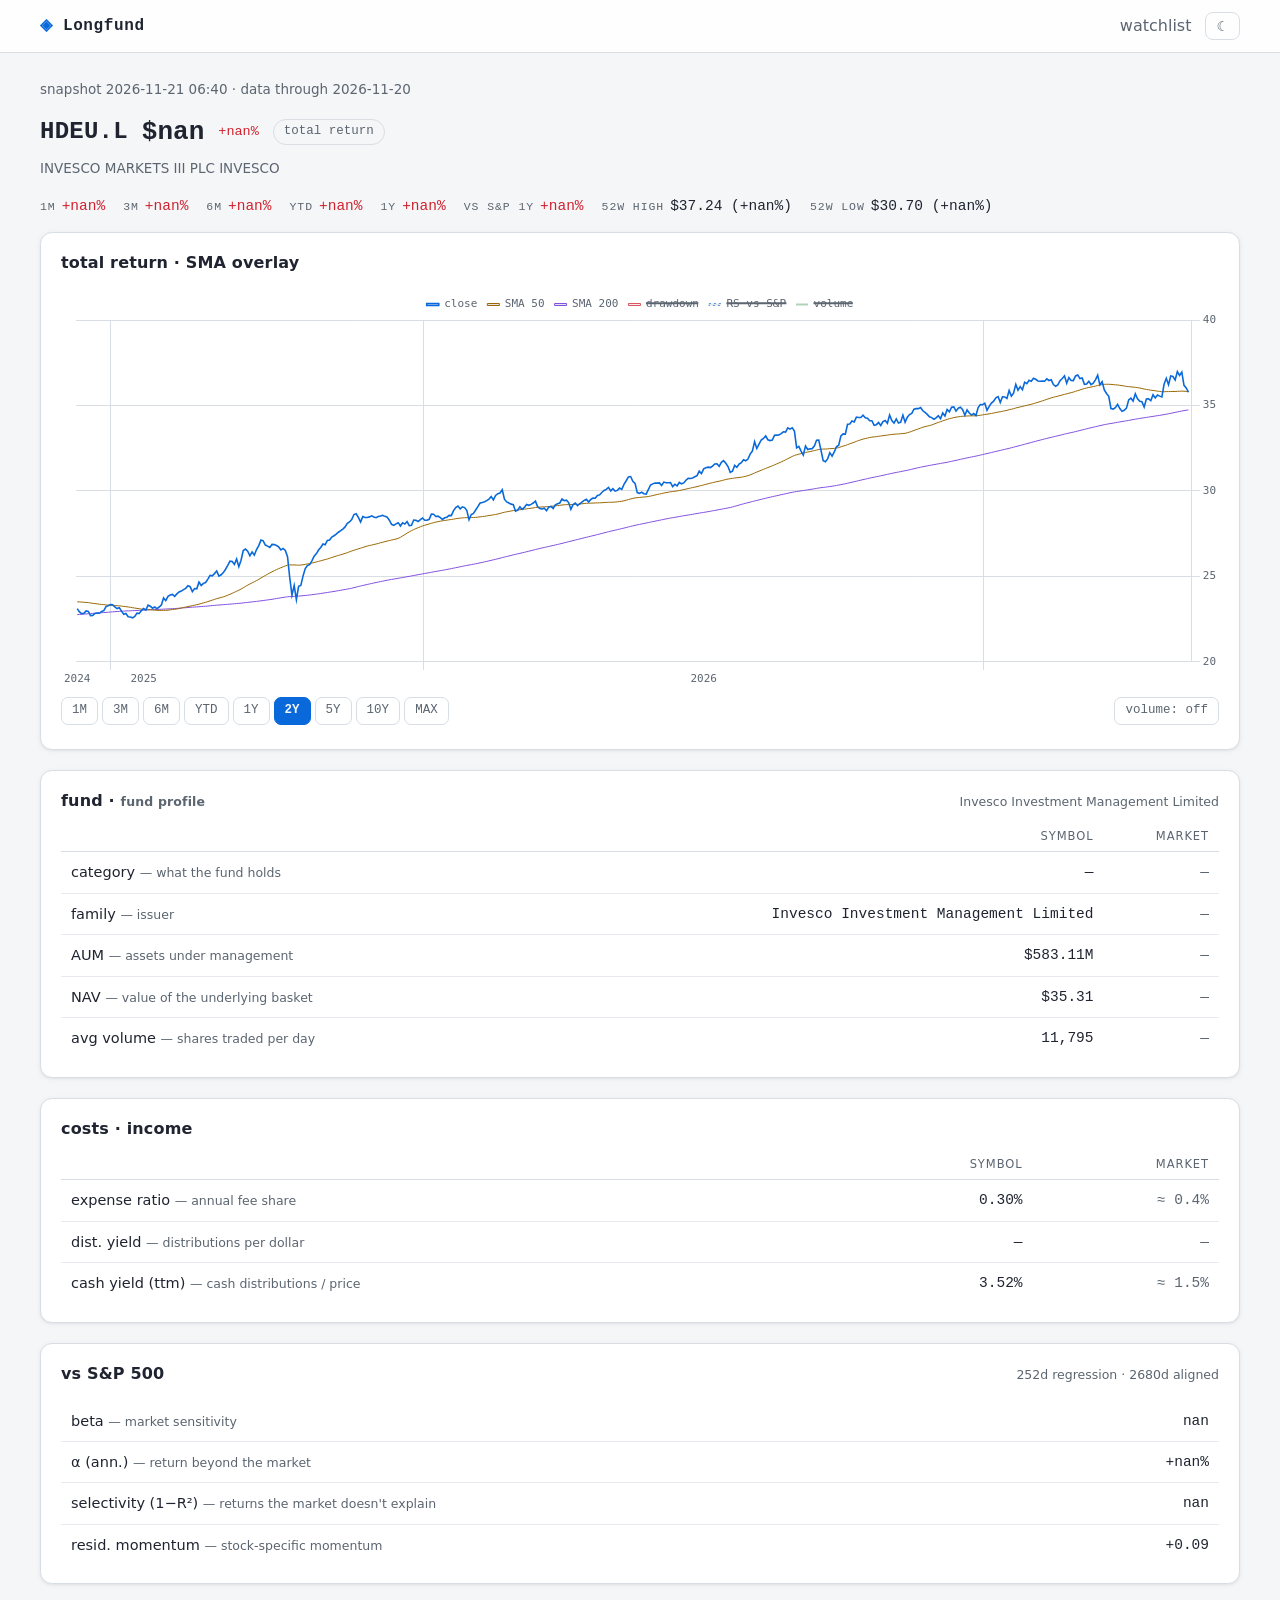
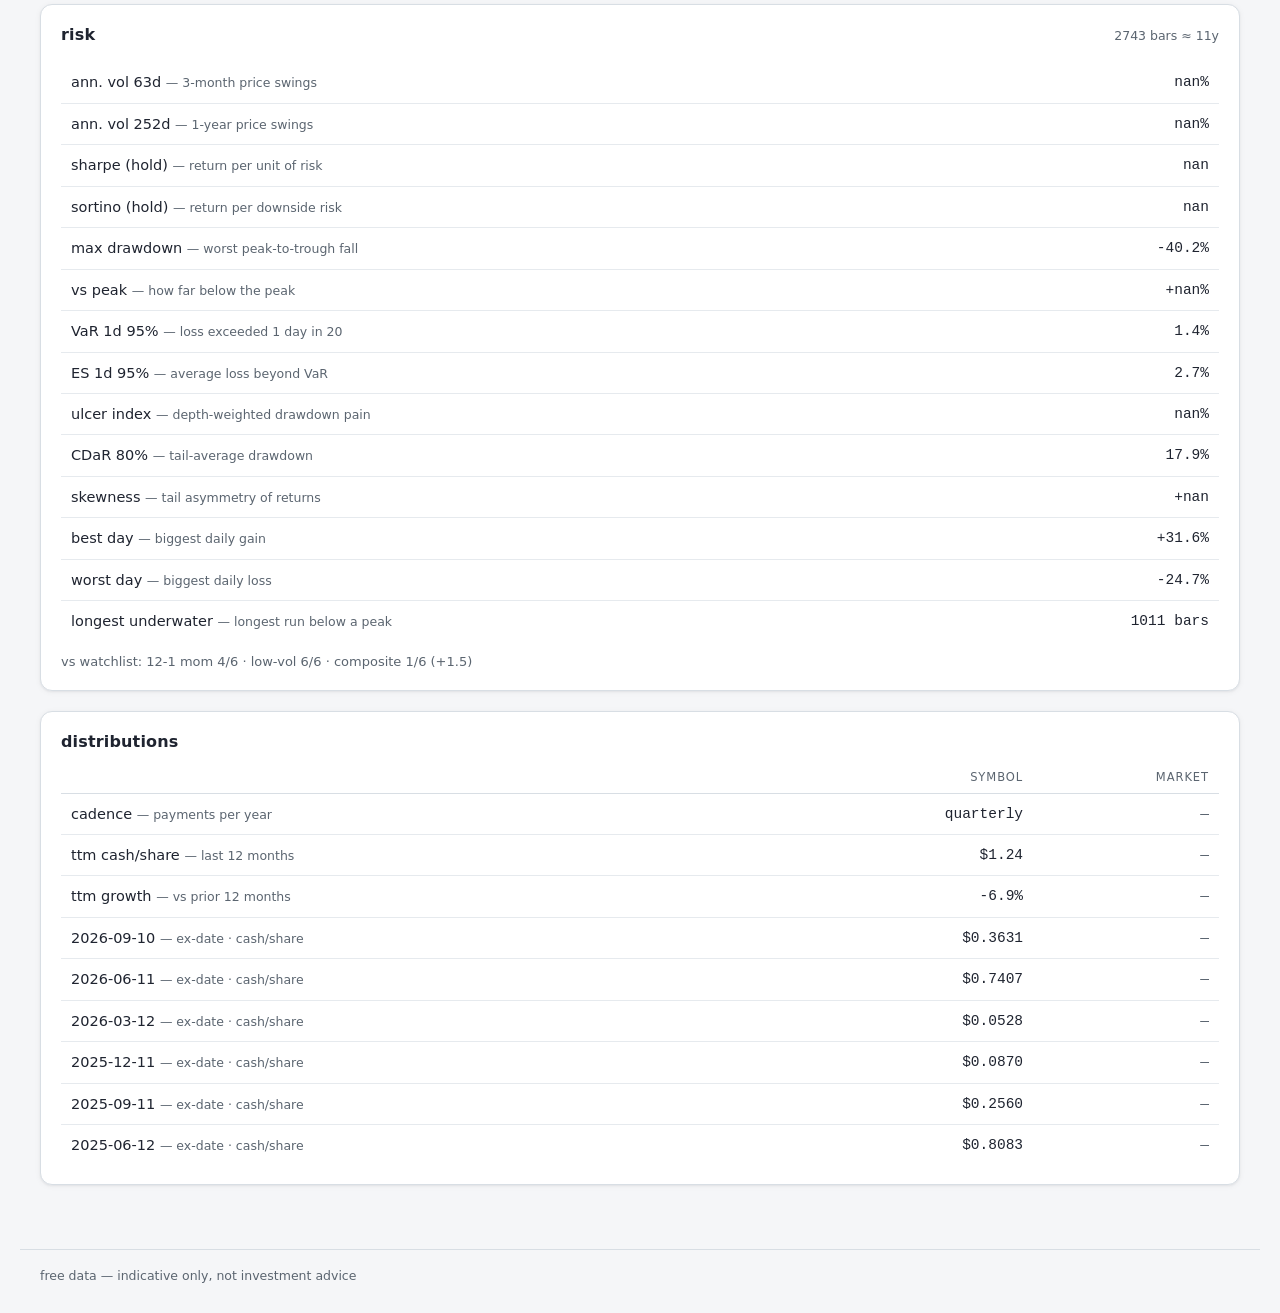
==== HDEU.L.html @ 77432b4f "deploy: 5321535dc3578040284b590253cf38efc5ad1ca1" ====
<!doctype html>
<html lang="en">
<head>
  <meta charset="utf-8">
  <meta name="viewport" content="width=device-width, initial-scale=1">
  <meta name="theme-color" content="#0b0e14">
  <script>
    // theme before first paint (no flash): saved choice wins, else the OS
    (function () {
      var saved = null;
      try { saved = localStorage.getItem("lf-theme"); } catch (e) {}
      var dark = saved ? saved === "dark"
        : window.matchMedia("(prefers-color-scheme: dark)").matches;
      document.documentElement.dataset.theme = dark ? "dark" : "light";
    })();
  </script>
  <title>HDEU.L · Longfund snapshot</title>
  <style>
/* Longfund — light-first research theme. The palette lives in custom
   properties so [data-theme="dark"] flips everything, and charts read
   the --chart-* variables at draw time. */

:root {
  --bg: #f5f6f8;
  --surface: #ffffff;
  --panel: var(--surface);
  --panel-2: #f0f2f5;
  --border: #d8dee4;
  --row-border: #e6eaee;
  --text: #1f2430;
  --muted: #5b6570;
  --accent: #0969da;
  --accent-strong: #0757b5;
  --green: #1a7f37;
  --red: #cf222e;
  --amber: #9a6700;
  --focus-ring: rgba(9, 105, 218, 0.18);
  --shadow: 0 1px 2px rgba(31, 36, 48, 0.06), 0 1px 6px rgba(31, 36, 48, 0.05);
  --mono: ui-monospace, "SF Mono", SFMono-Regular, Menlo, Consolas, monospace;

  /* chart palette (read by _chart_defaults.html + the chart pages) */
  --chart-close: #0969da;
  --chart-sma-s: #9a6700;
  --chart-sma-l: #8250df;
  --vol-up: rgba(26, 127, 55, 0.35);
  --vol-down: rgba(207, 34, 46, 0.30);
  --dd-line: rgba(207, 34, 46, 0.75);
  --dd-fill: rgba(207, 34, 46, 0.09);
  --rs-line: rgba(9, 105, 218, 0.65);
}

[data-theme="dark"] {
  --bg: #0b0e14;
  --surface: #11151d;
  --panel: var(--surface);
  --panel-2: #171d27;
  --border: #232a35;
  --row-border: rgba(35, 42, 53, 0.55);
  --text: #e6edf3;
  --muted: #8b949e;
  --accent: #58a6ff;
  --accent-strong: #79b8ff;
  --green: #3fb950;
  --red: #f85149;
  --amber: #d29922;
  --focus-ring: rgba(88, 166, 255, 0.2);
  --shadow: none;

  --chart-close: #58a6ff;
  --chart-sma-s: #d29922;
  --chart-sma-l: #bc8cff;
  --vol-up: rgba(63, 185, 80, 0.45);
  --vol-down: rgba(248, 81, 73, 0.45);
  --dd-line: rgba(248, 81, 73, 0.7);
  --dd-fill: rgba(248, 81, 73, 0.12);
  --rs-line: rgba(121, 192, 255, 0.8);
}

* { box-sizing: border-box; }

body {
  margin: 0;
  background: var(--bg);
  color: var(--text);
  font: 16px/1.55 system-ui, -apple-system, "Segoe UI", sans-serif;
}

a { color: var(--accent); text-decoration: none; }
a:hover { text-decoration: underline; }

h1, h2, h3 { font-size: 16px; font-weight: 650; margin: 0; letter-spacing: 0.01em; }

.shell { max-width: 1240px; margin: 0 auto; padding: 0 20px; }

/* --- top bar --- */

.topbar {
  position: sticky; top: 0; z-index: 10;
  background: color-mix(in srgb, var(--surface) 88%, transparent);
  backdrop-filter: blur(8px);
  border-bottom: 1px solid var(--border);
}
.topbar-inner {
  display: flex; align-items: center; justify-content: space-between;
  height: 52px;
}
.brand {
  font-family: var(--mono); font-weight: 700; font-size: 16px;
  color: var(--text); letter-spacing: 0.04em;
}
.brand:hover { text-decoration: none; color: var(--accent); }
.brand::before { content: "◈ "; color: var(--accent); }
.topnav { display: flex; align-items: center; gap: 14px; }
.topnav a {
  color: var(--muted); font-size: 14px;
  text-transform: lowercase; letter-spacing: 0.04em;
}
.topnav a:hover { color: var(--text); text-decoration: none; }

.theme-toggle {
  font: inherit; font-size: 14px; line-height: 1;
  padding: 6px 10px; cursor: pointer;
  color: var(--muted); background: transparent;
  border: 1px solid var(--border); border-radius: 8px;
}
.theme-toggle:hover { color: var(--text); border-color: var(--muted); background: transparent; }

main.shell { padding-top: 26px; padding-bottom: 44px; }

.footer {
  padding: 16px 20px 28px;
  color: var(--muted); font-size: 12.5px;
  border-top: 1px solid var(--border);
}

/* --- panels (cards) --- */

.panel {
  background: var(--panel);
  border: 1px solid var(--border);
  border-radius: 12px;
  box-shadow: var(--shadow);
  padding: 18px 20px;
  margin-bottom: 20px;
}
.panel-head {
  display: flex; align-items: baseline; justify-content: space-between;
  gap: 12px; margin-bottom: 14px;
}
.panel-head .muted { font-size: 12.5px; }

.muted { color: var(--muted); }
.gloss { color: var(--muted); font-size: 12.5px; }

/* --- tables --- */

table.data {
  width: 100%;
  border-collapse: collapse;
  font-size: 14.5px;
}
table.data th {
  text-align: left; font-weight: 550; font-size: 11.5px;
  color: var(--muted); text-transform: uppercase; letter-spacing: 0.08em;
  padding: 6px 10px;
  border-bottom: 1px solid var(--border);
}
table.data td {
  padding: 9px 10px;
  border-bottom: 1px solid var(--row-border);
}
table.data tbody tr:last-child td { border-bottom: none; }
table.data tbody tr:hover { background: var(--panel-2); }

.num { text-align: right; }
.mono { font-family: var(--mono); font-variant-numeric: tabular-nums; }

td.sym a, .sym {
  font-family: var(--mono); font-weight: 600; color: var(--text);
}
td.sym a:hover { color: var(--accent); text-decoration: none; }
td.sym .sym-note { font-family: inherit; font-weight: 400; font-size: 12.5px; color: var(--muted); }

.up { color: var(--green); }
.down { color: var(--red); }

/* fundamentals column labels (symbol vs market reference) */
tr.stat-cols td {
  font-size: 11.5px; color: var(--muted); text-transform: uppercase;
  letter-spacing: 0.08em; padding: 0 10px 6px;
  border-bottom: 1px solid var(--border);
}
tr.stat-cols td + td { padding-left: 4px; }

td.mref { color: var(--muted); }

/* --- performance strip (symbol page) --- */

.perf {
  display: flex; flex-wrap: wrap; gap: 4px 18px;
  font-family: var(--mono); font-size: 14.5px;
  margin-bottom: 14px;
}
.perf-item .muted {
  font-size: 11.5px; text-transform: uppercase; letter-spacing: 0.08em;
  margin-right: 6px;
}

.rank-line { margin-top: 10px; font-size: 13px; }

/* --- charts --- */

.chart-foot {
  display: flex; justify-content: space-between; align-items: center;
  flex-wrap: wrap; gap: 6px;
}
.chart-card { position: relative; margin: 4px 0 8px; }
.chart-card + .ranges, .chart-card + .chart-foot { margin: 2px 0 6px; }
.chart-tall { height: 400px; }

/* --- chips, ranges --- */

.chip {
  display: inline-block; font-family: var(--mono); font-size: 12.5px;
  color: var(--muted); border: 1px solid var(--border);
  border-radius: 999px; padding: 2px 10px;
}

.ranges { display: inline-flex; flex-wrap: wrap; gap: 4px; }
.ranges a, .ranges button {
  font-family: var(--mono); font-size: 12.5px; color: var(--muted);
  border: 1px solid var(--border); border-radius: 7px;
  padding: 3px 10px;
}
.ranges button { background: transparent; font-weight: 400; }
.ranges a:hover, .ranges button:hover {
  color: var(--text); text-decoration: none; border-color: var(--muted);
  background: transparent;
}
.ranges a.selected, .ranges button.selected {
  color: var(--bg); background: var(--accent); border-color: var(--accent);
  font-weight: 700;
}

/* --- forms --- */

.trade-form {
  display: flex; flex-wrap: wrap; gap: 8px; margin-bottom: 14px;
}
.data + .trade-form { margin-top: 10px; margin-bottom: 0; }
input, select, button {
  font: inherit; color: var(--text);
  background: var(--panel-2);
  border: 1px solid var(--border); border-radius: 7px;
  padding: 6px 10px;
}
input::placeholder { color: var(--muted); }
input:focus, select:focus {
  outline: none; border-color: var(--accent);
  box-shadow: 0 0 0 2px var(--focus-ring);
}
button {
  cursor: pointer; background: var(--accent); color: var(--bg);
  font-weight: 600; border-color: var(--accent);
}
button:hover { background: var(--accent-strong); }

/* --- layout grids --- */

.sym-grid {
  display: grid; grid-template-columns: minmax(0, 1fr); gap: 20px;
  align-items: start;
}

.crumb { margin-bottom: 12px; font-size: 13.5px; }
.crumb a { color: var(--muted); }
.crumb a:hover { color: var(--text); text-decoration: none; }

.sym-head {
  display: flex; align-items: center; gap: 14px; margin-bottom: 16px;
}
.sym-head h2 { font-family: var(--mono); font-size: 24px; }
.sym-price { font-size: 26px; font-weight: 700; }
.sym-change { font-size: 13.5px; font-family: var(--mono); }

.sym-sub {
  margin: -10px 0 16px;  /* tuck under the symbol header */
  font-size: 13.5px; color: var(--muted);
}

@media (max-width: 1100px) {
  .sym-grid { grid-template-columns: 1fr; }
}

@media (hover: none) {
  body { -webkit-tap-highlight-color: transparent; }
  .shell { padding: 0 12px; }
  main.shell { padding-top: 14px; }

  .sym-head { flex-wrap: wrap; gap: 6px 10px; }
  .sym-price { font-size: 21px; }
  .sym-sub { margin-top: -8px; }

  .chart-tall { height: 300px; }

  .perf {
    display: grid;
    grid-template-columns: repeat(auto-fill, minmax(96px, 1fr));
    gap: 6px;
    font-size: 13px;
    margin-bottom: 12px;
  }
  .perf-item {
    display: flex;
    justify-content: space-between;
    align-items: baseline;
    gap: 6px;
    background: var(--panel-2);
    border: 1px solid var(--border);
    border-radius: 8px;
    padding: 6px 9px;
  }
  .perf-item .muted { margin-right: 0; }

  .panel { padding: 12px; }
  .panel-head { flex-wrap: wrap; }

  table.data { font-size: 13px; }
  table.data td { padding: 7px 4px; }
  .gloss { display: block; font-size: 11px; line-height: 1.35; }

  .ranges a, .ranges button { padding: 7px 13px; }
  table.data tbody tr:hover { background: transparent; }
}

  </style>
</head>
<body>
  <header class="topbar">
    <div class="shell topbar-inner">
      <span class="brand">Longfund</span>
      <nav class="topnav">
        <span class="muted">watchlist</span>
        <button class="theme-toggle" id="theme-toggle" title="switch light/dark theme">☾</button>
      </nav>
    </div>
  </header>
  <main class="shell">
    
<div class="crumb muted">snapshot 2026-11-21 06:40 · data through 2026-11-20</div>

<div class="sym-head">
  <h2>HDEU.L</h2>
  <span class="sym-price mono">$nan</span>
  <span class="sym-change down">+nan%</span>
  <span class="chip" title="long-horizon numbers use adjusted closes: dividends and distributions reinvested (Yahoo's total-return approximation)">total return</span>
</div>
<div class="sym-sub">INVESCO MARKETS III PLC INVESCO</div>

<div class="perf">
  
  <span class="perf-item" title="Total return over the last month — the zone momentum constructions deliberately skip (short-term reversal noise lives here)"><span class="muted">1m</span><span class="down">+nan%</span></span>
  
  <span class="perf-item" title="Total return over the last 3 months — a momentum formation length the research tests (J ∈ {3,6,9,12})"><span class="muted">3m</span><span class="down">+nan%</span></span>
  
  <span class="perf-item" title="Total return over the last 6 months — a momentum formation length the research tests (6-month formation earned 0.95–1.10%/mo winner−loser)"><span class="muted">6m</span><span class="down">+nan%</span></span>
  
  <span class="perf-item" title="Total return since January 1 — calendar convenience, not a research window"><span class="muted">ytd</span><span class="down">+nan%</span></span>
  
  <span class="perf-item" title="Trailing 1-year total return — the canonical momentum formation window"><span class="muted">1y</span><span class="down">+nan%</span></span>
  
  <span class="perf-item" title="Total return ÷ the S&amp;P 500&#39;s total return over the last year, minus 1 — the relative-momentum read rotation strategies rank on"><span class="muted">vs S&amp;P 1y</span><span class="down">+nan%</span></span>
  
  <span class="perf-item" title="52-week high · how far the last close sits below it — location context, not a ranked factor"><span class="muted">52w high</span><span>$37.24 (+nan%)</span></span>
  
  <span class="perf-item" title="52-week low · how far the last close sits above it — location context, not a ranked factor"><span class="muted">52w low</span><span>$30.70 (+nan%)</span></span>
  
</div>

<div class="sym-grid">
  <div>
    <section class="panel">
      <div class="panel-head">
        <h3>total return · SMA overlay</h3>
      </div>
      <div class="chart-card chart-tall"><canvas id="chart"></canvas></div>
      <div class="chart-foot">
        
<div class="ranges" data-ranges>
  
  <button data-range="21">1M</button>
  
  <button data-range="63">3M</button>
  
  <button data-range="126">6M</button>
  
  <button data-range="ytd">YTD</button>
  
  <button data-range="252">1Y</button>
  
  <button data-range="504" class="selected">2Y</button>
  
  <button data-range="1260">5Y</button>
  
  <button data-range="2520">10Y</button>
  
  <button data-range="max">MAX</button>
  
</div>
        <span class="ranges">
          <button id="vol-toggle" title="toggle volume bars (drawdown toggles via the chart legend)">volume: off</button>
        </span>
      </div>
    </section>
      
      <section class="panel">
        <div class="panel-head">
          <h3>fund · <span class="muted">fund profile</span></h3><span class="muted">Invesco Investment Management Limited</span>
        </div>
        <table class="data">
          <tbody>
            <tr class="stat-cols"><td></td><td class="num">symbol</td><td class="num" title="approximate broad-market median (US large caps) — sector mix moves these a lot; context, not a verdict">market</td></tr>
            <tr><td title="Yahoo&#39;s fund category — which sector/asset-class rotation bucket this ETF is a candidate for">category <span class="gloss">— what the fund holds</span></td><td class="num mono">—</td><td class="num mono mref">—</td></tr>
            <tr><td title="Fund family / issuer">family <span class="gloss">— issuer</span></td><td class="num mono">Invesco Investment Management Limited</td><td class="num mono mref">—</td></tr>
            <tr><td title="Total net assets in the fund — viability and liquidity at a glance">AUM <span class="gloss">— assets under management</span></td><td class="num mono">$583.11M</td><td class="num mono mref">—</td></tr>
            <tr><td title="Net asset value per share — what the underlying basket is worth">NAV <span class="gloss">— value of the underlying basket</span></td><td class="num mono">$35.31</td><td class="num mono mref">—</td></tr>
            <tr><td title="Average daily shares traded (3 months) — liquidity is a style factor and trading costs scale inversely with it">avg volume <span class="gloss">— shares traded per day</span></td><td class="num mono">11,795</td><td class="num mono mref">—</td></tr>
          </tbody>
        </table>
      </section>
      <section class="panel">
        <div class="panel-head">
          <h3>costs · income</h3>
        </div>
        <table class="data">
          <tbody>
            <tr class="stat-cols"><td></td><td class="num">symbol</td><td class="num" title="approximate broad-market median (US large caps) — sector mix moves these a lot; context, not a verdict">market</td></tr>
            <tr><td title="Annual fee as a share of assets — the one guaranteed drag on fund returns, compounding like negative alpha. The ETF&#39;s whole pitch is being cheap; verify it here">expense ratio <span class="gloss">— annual fee share</span></td><td class="num mono">0.30%</td><td class="num mono mref">≈ 0.4%</td></tr>
            <tr><td title="The fund&#39;s reported distribution yield (trailing) — trust the computed cash yield below when they disagree">dist. yield <span class="gloss">— distributions per dollar</span></td><td class="num mono">—</td><td class="num mono mref">—</td></tr>
            <tr><td title="Trailing 12-month cash distributions ÷ current price, computed from the actual payment series">cash yield (ttm) <span class="gloss">— cash distributions / price</span></td><td class="num mono">3.52%</td><td class="num mono mref">≈ 1.5%</td></tr>
          </tbody>
        </table>
      </section>
    <section class="panel">
      <div class="panel-head">
        <h3>vs S&amp;P 500</h3>
        <span class="muted">252d regression · 2680d aligned</span>
      </div>
      <table class="data">
        <tbody>
          
          <tr><td title="OLS slope of the stock&#39;s daily returns on the S&amp;P 500&#39;s over the regression window — the unforecast market exposure risk management would hedge away, not the thing you&#39;re researching">beta <span class="gloss">— market sensitivity</span></td><td class="num mono">nan</td></tr>
          
          <tr><td title="Regression intercept × 252: annualized return left over after the market&#39;s contribution. Alpha rotation strategies rank on exactly this; single-factor here, not the Fama–French alpha of the research — and the base the residual purge builds on">α (ann.) <span class="gloss">— return beyond the market</span></td><td class="num mono">+nan%</td></tr>
          
          <tr><td title="1 − R² of the regression: the share of returns the market does not explain. Research calls this selectivity (Amihud–Goyenko / Garyn-Tal) and overweights it — low R² with positive α is the prized pair; high R² = buying the index with extra steps">selectivity (1−R²) <span class="gloss">— returns the market doesn&#39;t explain</span></td><td class="num mono">nan</td></tr>
          
          <tr><td title="Risk-adjusted 12-1 momentum on market-purged residuals — the stock-specific part of momentum, with the market factor&#39;s contribution removed (single-factor purge, a proxy for the research&#39;s Fama–French version). In daily mean/σ units">resid. momentum <span class="gloss">— stock-specific momentum</span></td><td class="num mono">+0.09</td></tr>
          
        </tbody>
      </table>
    </section>

    <section class="panel">
      <div class="panel-head">
        <h3>risk</h3>
        <span class="muted">2743 bars ≈ 11y</span>
      </div>
      <table class="data">
        <tbody>
          
          <tr><td title="Annualized std of the last 63 daily returns — a 3-month read. The low-volatility anomaly sorts on the 6–12 month version">ann. vol 63d <span class="gloss">— 3-month price swings</span></td><td class="num mono">nan%</td></tr>
          
          <tr><td title="Annualized std of the last 252 daily returns. The low-volatility anomaly sorts on exactly this: previously low-vol stocks beat high-vol ones risk-adjusted — volatility is not paid for here">ann. vol 252d <span class="gloss">— 1-year price swings</span></td><td class="num mono">nan%</td></tr>
          
          <tr><td title="Annualized mean ÷ volatility of daily returns, for simply holding. Read with skewness: Sharpe treats both tails the same, and non-normal returns inflate it (the deflated-Sharpe critique). For scale: the whole market ran ≈0.34 over 1963–2010">sharpe (hold) <span class="gloss">— return per unit of risk</span></td><td class="num mono">nan</td></tr>
          
          <tr><td title="Like Sharpe but only downside days count as risk — the pain an investor actually experiences">sortino (hold) <span class="gloss">— return per downside risk</span></td><td class="num mono">nan</td></tr>
          
          <tr><td title="Worst peak-to-trough decline over the window — the risk number that ends strategies and the one leverage gets sized against. Chan&#39;s bar: keep |CAGR ÷ max drawdown| ≥ 1">max drawdown <span class="gloss">— worst peak-to-trough fall</span></td><td class="num mono">-40.2%</td></tr>
          
          <tr><td title="How far the last close sits below the window&#39;s peak — how underwater a buyer today starts">vs peak <span class="gloss">— how far below the peak</span></td><td class="num mono">+nan%</td></tr>
          
          <tr><td title="5th percentile of daily losses (historical simulation): exceeded ~1 day in 20. A threshold, not a tail measure — pair with ES for how bad breaches get">VaR 1d 95% <span class="gloss">— loss exceeded 1 day in 20</span></td><td class="num mono">1.4%</td></tr>
          
          <tr><td title="Mean of the worst 5% of daily returns — how bad the breaches are, which VaR&#39;s threshold doesn&#39;t say. The non-Gaussian tail measure the research prefers for equalizing risk">ES 1d 95% <span class="gloss">— average loss beyond VaR</span></td><td class="num mono">2.7%</td></tr>
          
          <tr><td title="RMS of drawdowns — penalizes deep, long-lived pain, unlike volatility, which treats a quick dip and a long grind the same">ulcer index <span class="gloss">— depth-weighted drawdown pain</span></td><td class="num mono">nan%</td></tr>
          
          <tr><td title="Mean of the worst 20% of drawdown observations — max drawdown is one sample; this averages the bad tail of the underwater curve">CDaR 80% <span class="gloss">— tail-average drawdown</span></td><td class="num mono">17.9%</td></tr>
          
          <tr><td title="Skewness of daily returns; negative means the tail is the downside — the crash risk Sharpe ignores and the term the deflated-Sharpe correction uses">skewness <span class="gloss">— tail asymmetry of returns</span></td><td class="num mono">+nan</td></tr>
          
          <tr><td title="Best single-day return in the window — the right tail&#39;s observed edge">best day <span class="gloss">— biggest daily gain</span></td><td class="num mono">+31.6%</td></tr>
          
          <tr><td title="Worst single-day return in the window — the observed left tail behind the VaR/ES numbers; one such bar is what breaks Gaussian leverage math">worst day <span class="gloss">— biggest daily loss</span></td><td class="num mono">-24.7%</td></tr>
          
          <tr><td title="Most consecutive bars below a fresh peak — drawdown duration; Ulcer covers depth, this covers time">longest underwater <span class="gloss">— longest run below a peak</span></td><td class="num mono">1011 bars</td></tr>
          
        </tbody>
      </table>
      <div class="rank-line muted" title="Watchlist ranks per factor plus the composite (mean of demeaned ranks). Cross-sectional rank is what the factor research trades — long top decile, short bottom. Factors are blended because they are weakly or negatively correlated, so blends earn the same spreads at lower risk than any single factor">vs watchlist: 12-1 mom 4/6 · low-vol 6/6 · composite 1/6 (+1.5)</div>
    </section>

    
      <section class="panel">
        <div class="panel-head">
          <h3>distributions</h3>
        </div>
        <table class="data">
          <tbody>
            <tr class="stat-cols"><td></td><td class="num">symbol</td><td class="num" title="approximate broad-market median (US large caps) — sector mix moves these a lot; context, not a verdict">market</td></tr>
            <tr><td title="Median gap between recent ex-dates, as payments per year">cadence <span class="gloss">— payments per year</span></td><td class="num mono">quarterly</td><td class="num mono mref">—</td></tr>
            <tr><td title="Sum of the last N per-share distributions (N = cadence)">ttm cash/share <span class="gloss">— last 12 months</span></td><td class="num mono">$1.24</td><td class="num mono mref">—</td></tr>
            <tr><td title="Last N distributions vs the N before them — payment-aligned, so special dividends and timing shifts show up honestly">ttm growth <span class="gloss">— vs prior 12 months</span></td><td class="num mono">-6.9%</td><td class="num mono mref">—</td></tr>
            <tr><td title="Ex-dividend date and the per-share cash paid">2026-09-10 <span class="gloss">— ex-date · cash/share</span></td><td class="num mono">$0.3631</td><td class="num mono mref">—</td></tr>
            <tr><td title="Ex-dividend date and the per-share cash paid">2026-06-11 <span class="gloss">— ex-date · cash/share</span></td><td class="num mono">$0.7407</td><td class="num mono mref">—</td></tr>
            <tr><td title="Ex-dividend date and the per-share cash paid">2026-03-12 <span class="gloss">— ex-date · cash/share</span></td><td class="num mono">$0.0528</td><td class="num mono mref">—</td></tr>
            <tr><td title="Ex-dividend date and the per-share cash paid">2025-12-11 <span class="gloss">— ex-date · cash/share</span></td><td class="num mono">$0.0870</td><td class="num mono mref">—</td></tr>
            <tr><td title="Ex-dividend date and the per-share cash paid">2025-09-11 <span class="gloss">— ex-date · cash/share</span></td><td class="num mono">$0.2560</td><td class="num mono mref">—</td></tr>
            <tr><td title="Ex-dividend date and the per-share cash paid">2025-06-12 <span class="gloss">— ex-date · cash/share</span></td><td class="num mono">$0.8083</td><td class="num mono mref">—</td></tr>
          </tbody>
        </table>
      </section>
  </div>
</div>


<script>
/* Chart.js 4.4.9, vendored — inlined for offline use */
/**
 * Skipped minification because the original files appears to be already minified.
 * Original file: /npm/chart.js@4.4.9/dist/chart.umd.js
 *
 * Do NOT use SRI with dynamically generated files! More information: https://www.jsdelivr.com/using-sri-with-dynamic-files
 */
/*!
 * Chart.js v4.4.9
 * https://www.chartjs.org
 * (c) 2025 Chart.js Contributors
 * Released under the MIT License
 */
!function(t,e){"object"==typeof exports&&"undefined"!=typeof module?module.exports=e():"function"==typeof define&&define.amd?define(e):(t="undefined"!=typeof globalThis?globalThis:t||self).Chart=e()}(this,(function(){"use strict";var t=Object.freeze({__proto__:null,get Colors(){return Zo},get Decimation(){return ta},get Filler(){return xa},get Legend(){return va},get SubTitle(){return Sa},get Title(){return wa},get Tooltip(){return Wa}});function e(){}const i=(()=>{let t=0;return()=>t++})();function s(t){return null==t}function n(t){if(Array.isArray&&Array.isArray(t))return!0;const e=Object.prototype.toString.call(t);return"[object"===e.slice(0,7)&&"Array]"===e.slice(-6)}function o(t){return null!==t&&"[object Object]"===Object.prototype.toString.call(t)}function a(t){return("number"==typeof t||t instanceof Number)&&isFinite(+t)}function r(t,e){return a(t)?t:e}function l(t,e){return void 0===t?e:t}const h=(t,e)=>"string"==typeof t&&t.endsWith("%")?parseFloat(t)/100:+t/e,c=(t,e)=>"string"==typeof t&&t.endsWith("%")?parseFloat(t)/100*e:+t;function d(t,e,i){if(t&&"function"==typeof t.call)return t.apply(i,e)}function u(t,e,i,s){let a,r,l;if(n(t))if(r=t.length,s)for(a=r-1;a>=0;a--)e.call(i,t[a],a);else for(a=0;a<r;a++)e.call(i,t[a],a);else if(o(t))for(l=Object.keys(t),r=l.length,a=0;a<r;a++)e.call(i,t[l[a]],l[a])}function f(t,e){let i,s,n,o;if(!t||!e||t.length!==e.length)return!1;for(i=0,s=t.length;i<s;++i)if(n=t[i],o=e[i],n.datasetIndex!==o.datasetIndex||n.index!==o.index)return!1;return!0}function g(t){if(n(t))return t.map(g);if(o(t)){const e=Object.create(null),i=Object.keys(t),s=i.length;let n=0;for(;n<s;++n)e[i[n]]=g(t[i[n]]);return e}return t}function p(t){return-1===["__proto__","prototype","constructor"].indexOf(t)}function m(t,e,i,s){if(!p(t))return;const n=e[t],a=i[t];o(n)&&o(a)?x(n,a,s):e[t]=g(a)}function x(t,e,i){const s=n(e)?e:[e],a=s.length;if(!o(t))return t;const r=(i=i||{}).merger||m;let l;for(let e=0;e<a;++e){if(l=s[e],!o(l))continue;const n=Object.keys(l);for(let e=0,s=n.length;e<s;++e)r(n[e],t,l,i)}return t}function b(t,e){return x(t,e,{merger:_})}function _(t,e,i){if(!p(t))return;const s=e[t],n=i[t];o(s)&&o(n)?b(s,n):Object.prototype.hasOwnProperty.call(e,t)||(e[t]=g(n))}const y={"":t=>t,x:t=>t.x,y:t=>t.y};function v(t){const e=t.split("."),i=[];let s="";for(const t of e)s+=t,s.endsWith("\\")?s=s.slice(0,-1)+".":(i.push(s),s="");return i}function M(t,e){const i=y[e]||(y[e]=function(t){const e=v(t);return t=>{for(const i of e){if(""===i)break;t=t&&t[i]}return t}}(e));return i(t)}function w(t){return t.charAt(0).toUpperCase()+t.slice(1)}const k=t=>void 0!==t,S=t=>"function"==typeof t,P=(t,e)=>{if(t.size!==e.size)return!1;for(const i of t)if(!e.has(i))return!1;return!0};function D(t){return"mouseup"===t.type||"click"===t.type||"contextmenu"===t.type}const C=Math.PI,O=2*C,A=O+C,T=Number.POSITIVE_INFINITY,L=C/180,E=C/2,R=C/4,I=2*C/3,z=Math.log10,F=Math.sign;function V(t,e,i){return Math.abs(t-e)<i}function B(t){const e=Math.round(t);t=V(t,e,t/1e3)?e:t;const i=Math.pow(10,Math.floor(z(t))),s=t/i;return(s<=1?1:s<=2?2:s<=5?5:10)*i}function W(t){const e=[],i=Math.sqrt(t);let s;for(s=1;s<i;s++)t%s==0&&(e.push(s),e.push(t/s));return i===(0|i)&&e.push(i),e.sort(((t,e)=>t-e)).pop(),e}function N(t){return!function(t){return"symbol"==typeof t||"object"==typeof t&&null!==t&&!(Symbol.toPrimitive in t||"toString"in t||"valueOf"in t)}(t)&&!isNaN(parseFloat(t))&&isFinite(t)}function H(t,e){const i=Math.round(t);return i-e<=t&&i+e>=t}function j(t,e,i){let s,n,o;for(s=0,n=t.length;s<n;s++)o=t[s][i],isNaN(o)||(e.min=Math.min(e.min,o),e.max=Math.max(e.max,o))}function $(t){return t*(C/180)}function Y(t){return t*(180/C)}function U(t){if(!a(t))return;let e=1,i=0;for(;Math.round(t*e)/e!==t;)e*=10,i++;return i}function X(t,e){const i=e.x-t.x,s=e.y-t.y,n=Math.sqrt(i*i+s*s);let o=Math.atan2(s,i);return o<-.5*C&&(o+=O),{angle:o,distance:n}}function q(t,e){return Math.sqrt(Math.pow(e.x-t.x,2)+Math.pow(e.y-t.y,2))}function K(t,e){return(t-e+A)%O-C}function G(t){return(t%O+O)%O}function Z(t,e,i,s){const n=G(t),o=G(e),a=G(i),r=G(o-n),l=G(a-n),h=G(n-o),c=G(n-a);return n===o||n===a||s&&o===a||r>l&&h<c}function J(t,e,i){return Math.max(e,Math.min(i,t))}function Q(t){return J(t,-32768,32767)}function tt(t,e,i,s=1e-6){return t>=Math.min(e,i)-s&&t<=Math.max(e,i)+s}function et(t,e,i){i=i||(i=>t[i]<e);let s,n=t.length-1,o=0;for(;n-o>1;)s=o+n>>1,i(s)?o=s:n=s;return{lo:o,hi:n}}const it=(t,e,i,s)=>et(t,i,s?s=>{const n=t[s][e];return n<i||n===i&&t[s+1][e]===i}:s=>t[s][e]<i),st=(t,e,i)=>et(t,i,(s=>t[s][e]>=i));function nt(t,e,i){let s=0,n=t.length;for(;s<n&&t[s]<e;)s++;for(;n>s&&t[n-1]>i;)n--;return s>0||n<t.length?t.slice(s,n):t}const ot=["push","pop","shift","splice","unshift"];function at(t,e){t._chartjs?t._chartjs.listeners.push(e):(Object.defineProperty(t,"_chartjs",{configurable:!0,enumerable:!1,value:{listeners:[e]}}),ot.forEach((e=>{const i="_onData"+w(e),s=t[e];Object.defineProperty(t,e,{configurable:!0,enumerable:!1,value(...e){const n=s.apply(this,e);return t._chartjs.listeners.forEach((t=>{"function"==typeof t[i]&&t[i](...e)})),n}})})))}function rt(t,e){const i=t._chartjs;if(!i)return;const s=i.listeners,n=s.indexOf(e);-1!==n&&s.splice(n,1),s.length>0||(ot.forEach((e=>{delete t[e]})),delete t._chartjs)}function lt(t){const e=new Set(t);return e.size===t.length?t:Array.from(e)}const ht="undefined"==typeof window?function(t){return t()}:window.requestAnimationFrame;function ct(t,e){let i=[],s=!1;return function(...n){i=n,s||(s=!0,ht.call(window,(()=>{s=!1,t.apply(e,i)})))}}function dt(t,e){let i;return function(...s){return e?(clearTimeout(i),i=setTimeout(t,e,s)):t.apply(this,s),e}}const ut=t=>"start"===t?"left":"end"===t?"right":"center",ft=(t,e,i)=>"start"===t?e:"end"===t?i:(e+i)/2,gt=(t,e,i,s)=>t===(s?"left":"right")?i:"center"===t?(e+i)/2:e;function pt(t,e,i){const n=e.length;let o=0,a=n;if(t._sorted){const{iScale:r,vScale:l,_parsed:h}=t,c=t.dataset&&t.dataset.options?t.dataset.options.spanGaps:null,d=r.axis,{min:u,max:f,minDefined:g,maxDefined:p}=r.getUserBounds();if(g){if(o=Math.min(it(h,d,u).lo,i?n:it(e,d,r.getPixelForValue(u)).lo),c){const t=h.slice(0,o+1).reverse().findIndex((t=>!s(t[l.axis])));o-=Math.max(0,t)}o=J(o,0,n-1)}if(p){let t=Math.max(it(h,r.axis,f,!0).hi+1,i?0:it(e,d,r.getPixelForValue(f),!0).hi+1);if(c){const e=h.slice(t-1).findIndex((t=>!s(t[l.axis])));t+=Math.max(0,e)}a=J(t,o,n)-o}else a=n-o}return{start:o,count:a}}function mt(t){const{xScale:e,yScale:i,_scaleRanges:s}=t,n={xmin:e.min,xmax:e.max,ymin:i.min,ymax:i.max};if(!s)return t._scaleRanges=n,!0;const o=s.xmin!==e.min||s.xmax!==e.max||s.ymin!==i.min||s.ymax!==i.max;return Object.assign(s,n),o}class xt{constructor(){this._request=null,this._charts=new Map,this._running=!1,this._lastDate=void 0}_notify(t,e,i,s){const n=e.listeners[s],o=e.duration;n.forEach((s=>s({chart:t,initial:e.initial,numSteps:o,currentStep:Math.min(i-e.start,o)})))}_refresh(){this._request||(this._running=!0,this._request=ht.call(window,(()=>{this._update(),this._request=null,this._running&&this._refresh()})))}_update(t=Date.now()){let e=0;this._charts.forEach(((i,s)=>{if(!i.running||!i.items.length)return;const n=i.items;let o,a=n.length-1,r=!1;for(;a>=0;--a)o=n[a],o._active?(o._total>i.duration&&(i.duration=o._total),o.tick(t),r=!0):(n[a]=n[n.length-1],n.pop());r&&(s.draw(),this._notify(s,i,t,"progress")),n.length||(i.running=!1,this._notify(s,i,t,"complete"),i.initial=!1),e+=n.length})),this._lastDate=t,0===e&&(this._running=!1)}_getAnims(t){const e=this._charts;let i=e.get(t);return i||(i={running:!1,initial:!0,items:[],listeners:{complete:[],progress:[]}},e.set(t,i)),i}listen(t,e,i){this._getAnims(t).listeners[e].push(i)}add(t,e){e&&e.length&&this._getAnims(t).items.push(...e)}has(t){return this._getAnims(t).items.length>0}start(t){const e=this._charts.get(t);e&&(e.running=!0,e.start=Date.now(),e.duration=e.items.reduce(((t,e)=>Math.max(t,e._duration)),0),this._refresh())}running(t){if(!this._running)return!1;const e=this._charts.get(t);return!!(e&&e.running&&e.items.length)}stop(t){const e=this._charts.get(t);if(!e||!e.items.length)return;const i=e.items;let s=i.length-1;for(;s>=0;--s)i[s].cancel();e.items=[],this._notify(t,e,Date.now(),"complete")}remove(t){return this._charts.delete(t)}}var bt=new xt;
/*!
 * @kurkle/color v0.3.2
 * https://github.com/kurkle/color#readme
 * (c) 2023 Jukka Kurkela
 * Released under the MIT License
 */function _t(t){return t+.5|0}const yt=(t,e,i)=>Math.max(Math.min(t,i),e);function vt(t){return yt(_t(2.55*t),0,255)}function Mt(t){return yt(_t(255*t),0,255)}function wt(t){return yt(_t(t/2.55)/100,0,1)}function kt(t){return yt(_t(100*t),0,100)}const St={0:0,1:1,2:2,3:3,4:4,5:5,6:6,7:7,8:8,9:9,A:10,B:11,C:12,D:13,E:14,F:15,a:10,b:11,c:12,d:13,e:14,f:15},Pt=[..."0123456789ABCDEF"],Dt=t=>Pt[15&t],Ct=t=>Pt[(240&t)>>4]+Pt[15&t],Ot=t=>(240&t)>>4==(15&t);function At(t){var e=(t=>Ot(t.r)&&Ot(t.g)&&Ot(t.b)&&Ot(t.a))(t)?Dt:Ct;return t?"#"+e(t.r)+e(t.g)+e(t.b)+((t,e)=>t<255?e(t):"")(t.a,e):void 0}const Tt=/^(hsla?|hwb|hsv)\(\s*([-+.e\d]+)(?:deg)?[\s,]+([-+.e\d]+)%[\s,]+([-+.e\d]+)%(?:[\s,]+([-+.e\d]+)(%)?)?\s*\)$/;function Lt(t,e,i){const s=e*Math.min(i,1-i),n=(e,n=(e+t/30)%12)=>i-s*Math.max(Math.min(n-3,9-n,1),-1);return[n(0),n(8),n(4)]}function Et(t,e,i){const s=(s,n=(s+t/60)%6)=>i-i*e*Math.max(Math.min(n,4-n,1),0);return[s(5),s(3),s(1)]}function Rt(t,e,i){const s=Lt(t,1,.5);let n;for(e+i>1&&(n=1/(e+i),e*=n,i*=n),n=0;n<3;n++)s[n]*=1-e-i,s[n]+=e;return s}function It(t){const e=t.r/255,i=t.g/255,s=t.b/255,n=Math.max(e,i,s),o=Math.min(e,i,s),a=(n+o)/2;let r,l,h;return n!==o&&(h=n-o,l=a>.5?h/(2-n-o):h/(n+o),r=function(t,e,i,s,n){return t===n?(e-i)/s+(e<i?6:0):e===n?(i-t)/s+2:(t-e)/s+4}(e,i,s,h,n),r=60*r+.5),[0|r,l||0,a]}function zt(t,e,i,s){return(Array.isArray(e)?t(e[0],e[1],e[2]):t(e,i,s)).map(Mt)}function Ft(t,e,i){return zt(Lt,t,e,i)}function Vt(t){return(t%360+360)%360}function Bt(t){const e=Tt.exec(t);let i,s=255;if(!e)return;e[5]!==i&&(s=e[6]?vt(+e[5]):Mt(+e[5]));const n=Vt(+e[2]),o=+e[3]/100,a=+e[4]/100;return i="hwb"===e[1]?function(t,e,i){return zt(Rt,t,e,i)}(n,o,a):"hsv"===e[1]?function(t,e,i){return zt(Et,t,e,i)}(n,o,a):Ft(n,o,a),{r:i[0],g:i[1],b:i[2],a:s}}const Wt={x:"dark",Z:"light",Y:"re",X:"blu",W:"gr",V:"medium",U:"slate",A:"ee",T:"ol",S:"or",B:"ra",C:"lateg",D:"ights",R:"in",Q:"turquois",E:"hi",P:"ro",O:"al",N:"le",M:"de",L:"yello",F:"en",K:"ch",G:"arks",H:"ea",I:"ightg",J:"wh"},Nt={OiceXe:"f0f8ff",antiquewEte:"faebd7",aqua:"ffff",aquamarRe:"7fffd4",azuY:"f0ffff",beige:"f5f5dc",bisque:"ffe4c4",black:"0",blanKedOmond:"ffebcd",Xe:"ff",XeviTet:"8a2be2",bPwn:"a52a2a",burlywood:"deb887",caMtXe:"5f9ea0",KartYuse:"7fff00",KocTate:"d2691e",cSO:"ff7f50",cSnflowerXe:"6495ed",cSnsilk:"fff8dc",crimson:"dc143c",cyan:"ffff",xXe:"8b",xcyan:"8b8b",xgTMnPd:"b8860b",xWay:"a9a9a9",xgYF:"6400",xgYy:"a9a9a9",xkhaki:"bdb76b",xmagFta:"8b008b",xTivegYF:"556b2f",xSange:"ff8c00",xScEd:"9932cc",xYd:"8b0000",xsOmon:"e9967a",xsHgYF:"8fbc8f",xUXe:"483d8b",xUWay:"2f4f4f",xUgYy:"2f4f4f",xQe:"ced1",xviTet:"9400d3",dAppRk:"ff1493",dApskyXe:"bfff",dimWay:"696969",dimgYy:"696969",dodgerXe:"1e90ff",fiYbrick:"b22222",flSOwEte:"fffaf0",foYstWAn:"228b22",fuKsia:"ff00ff",gaRsbSo:"dcdcdc",ghostwEte:"f8f8ff",gTd:"ffd700",gTMnPd:"daa520",Way:"808080",gYF:"8000",gYFLw:"adff2f",gYy:"808080",honeyMw:"f0fff0",hotpRk:"ff69b4",RdianYd:"cd5c5c",Rdigo:"4b0082",ivSy:"fffff0",khaki:"f0e68c",lavFMr:"e6e6fa",lavFMrXsh:"fff0f5",lawngYF:"7cfc00",NmoncEffon:"fffacd",ZXe:"add8e6",ZcSO:"f08080",Zcyan:"e0ffff",ZgTMnPdLw:"fafad2",ZWay:"d3d3d3",ZgYF:"90ee90",ZgYy:"d3d3d3",ZpRk:"ffb6c1",ZsOmon:"ffa07a",ZsHgYF:"20b2aa",ZskyXe:"87cefa",ZUWay:"778899",ZUgYy:"778899",ZstAlXe:"b0c4de",ZLw:"ffffe0",lime:"ff00",limegYF:"32cd32",lRF:"faf0e6",magFta:"ff00ff",maPon:"800000",VaquamarRe:"66cdaa",VXe:"cd",VScEd:"ba55d3",VpurpN:"9370db",VsHgYF:"3cb371",VUXe:"7b68ee",VsprRggYF:"fa9a",VQe:"48d1cc",VviTetYd:"c71585",midnightXe:"191970",mRtcYam:"f5fffa",mistyPse:"ffe4e1",moccasR:"ffe4b5",navajowEte:"ffdead",navy:"80",Tdlace:"fdf5e6",Tive:"808000",TivedBb:"6b8e23",Sange:"ffa500",SangeYd:"ff4500",ScEd:"da70d6",pOegTMnPd:"eee8aa",pOegYF:"98fb98",pOeQe:"afeeee",pOeviTetYd:"db7093",papayawEp:"ffefd5",pHKpuff:"ffdab9",peru:"cd853f",pRk:"ffc0cb",plum:"dda0dd",powMrXe:"b0e0e6",purpN:"800080",YbeccapurpN:"663399",Yd:"ff0000",Psybrown:"bc8f8f",PyOXe:"4169e1",saddNbPwn:"8b4513",sOmon:"fa8072",sandybPwn:"f4a460",sHgYF:"2e8b57",sHshell:"fff5ee",siFna:"a0522d",silver:"c0c0c0",skyXe:"87ceeb",UXe:"6a5acd",UWay:"708090",UgYy:"708090",snow:"fffafa",sprRggYF:"ff7f",stAlXe:"4682b4",tan:"d2b48c",teO:"8080",tEstN:"d8bfd8",tomato:"ff6347",Qe:"40e0d0",viTet:"ee82ee",JHt:"f5deb3",wEte:"ffffff",wEtesmoke:"f5f5f5",Lw:"ffff00",LwgYF:"9acd32"};let Ht;function jt(t){Ht||(Ht=function(){const t={},e=Object.keys(Nt),i=Object.keys(Wt);let s,n,o,a,r;for(s=0;s<e.length;s++){for(a=r=e[s],n=0;n<i.length;n++)o=i[n],r=r.replace(o,Wt[o]);o=parseInt(Nt[a],16),t[r]=[o>>16&255,o>>8&255,255&o]}return t}(),Ht.transparent=[0,0,0,0]);const e=Ht[t.toLowerCase()];return e&&{r:e[0],g:e[1],b:e[2],a:4===e.length?e[3]:255}}const $t=/^rgba?\(\s*([-+.\d]+)(%)?[\s,]+([-+.e\d]+)(%)?[\s,]+([-+.e\d]+)(%)?(?:[\s,/]+([-+.e\d]+)(%)?)?\s*\)$/;const Yt=t=>t<=.0031308?12.92*t:1.055*Math.pow(t,1/2.4)-.055,Ut=t=>t<=.04045?t/12.92:Math.pow((t+.055)/1.055,2.4);function Xt(t,e,i){if(t){let s=It(t);s[e]=Math.max(0,Math.min(s[e]+s[e]*i,0===e?360:1)),s=Ft(s),t.r=s[0],t.g=s[1],t.b=s[2]}}function qt(t,e){return t?Object.assign(e||{},t):t}function Kt(t){var e={r:0,g:0,b:0,a:255};return Array.isArray(t)?t.length>=3&&(e={r:t[0],g:t[1],b:t[2],a:255},t.length>3&&(e.a=Mt(t[3]))):(e=qt(t,{r:0,g:0,b:0,a:1})).a=Mt(e.a),e}function Gt(t){return"r"===t.charAt(0)?function(t){const e=$t.exec(t);let i,s,n,o=255;if(e){if(e[7]!==i){const t=+e[7];o=e[8]?vt(t):yt(255*t,0,255)}return i=+e[1],s=+e[3],n=+e[5],i=255&(e[2]?vt(i):yt(i,0,255)),s=255&(e[4]?vt(s):yt(s,0,255)),n=255&(e[6]?vt(n):yt(n,0,255)),{r:i,g:s,b:n,a:o}}}(t):Bt(t)}class Zt{constructor(t){if(t instanceof Zt)return t;const e=typeof t;let i;var s,n,o;"object"===e?i=Kt(t):"string"===e&&(o=(s=t).length,"#"===s[0]&&(4===o||5===o?n={r:255&17*St[s[1]],g:255&17*St[s[2]],b:255&17*St[s[3]],a:5===o?17*St[s[4]]:255}:7!==o&&9!==o||(n={r:St[s[1]]<<4|St[s[2]],g:St[s[3]]<<4|St[s[4]],b:St[s[5]]<<4|St[s[6]],a:9===o?St[s[7]]<<4|St[s[8]]:255})),i=n||jt(t)||Gt(t)),this._rgb=i,this._valid=!!i}get valid(){return this._valid}get rgb(){var t=qt(this._rgb);return t&&(t.a=wt(t.a)),t}set rgb(t){this._rgb=Kt(t)}rgbString(){return this._valid?(t=this._rgb)&&(t.a<255?`rgba(${t.r}, ${t.g}, ${t.b}, ${wt(t.a)})`:`rgb(${t.r}, ${t.g}, ${t.b})`):void 0;var t}hexString(){return this._valid?At(this._rgb):void 0}hslString(){return this._valid?function(t){if(!t)return;const e=It(t),i=e[0],s=kt(e[1]),n=kt(e[2]);return t.a<255?`hsla(${i}, ${s}%, ${n}%, ${wt(t.a)})`:`hsl(${i}, ${s}%, ${n}%)`}(this._rgb):void 0}mix(t,e){if(t){const i=this.rgb,s=t.rgb;let n;const o=e===n?.5:e,a=2*o-1,r=i.a-s.a,l=((a*r==-1?a:(a+r)/(1+a*r))+1)/2;n=1-l,i.r=255&l*i.r+n*s.r+.5,i.g=255&l*i.g+n*s.g+.5,i.b=255&l*i.b+n*s.b+.5,i.a=o*i.a+(1-o)*s.a,this.rgb=i}return this}interpolate(t,e){return t&&(this._rgb=function(t,e,i){const s=Ut(wt(t.r)),n=Ut(wt(t.g)),o=Ut(wt(t.b));return{r:Mt(Yt(s+i*(Ut(wt(e.r))-s))),g:Mt(Yt(n+i*(Ut(wt(e.g))-n))),b:Mt(Yt(o+i*(Ut(wt(e.b))-o))),a:t.a+i*(e.a-t.a)}}(this._rgb,t._rgb,e)),this}clone(){return new Zt(this.rgb)}alpha(t){return this._rgb.a=Mt(t),this}clearer(t){return this._rgb.a*=1-t,this}greyscale(){const t=this._rgb,e=_t(.3*t.r+.59*t.g+.11*t.b);return t.r=t.g=t.b=e,this}opaquer(t){return this._rgb.a*=1+t,this}negate(){const t=this._rgb;return t.r=255-t.r,t.g=255-t.g,t.b=255-t.b,this}lighten(t){return Xt(this._rgb,2,t),this}darken(t){return Xt(this._rgb,2,-t),this}saturate(t){return Xt(this._rgb,1,t),this}desaturate(t){return Xt(this._rgb,1,-t),this}rotate(t){return function(t,e){var i=It(t);i[0]=Vt(i[0]+e),i=Ft(i),t.r=i[0],t.g=i[1],t.b=i[2]}(this._rgb,t),this}}function Jt(t){if(t&&"object"==typeof t){const e=t.toString();return"[object CanvasPattern]"===e||"[object CanvasGradient]"===e}return!1}function Qt(t){return Jt(t)?t:new Zt(t)}function te(t){return Jt(t)?t:new Zt(t).saturate(.5).darken(.1).hexString()}const ee=["x","y","borderWidth","radius","tension"],ie=["color","borderColor","backgroundColor"];const se=new Map;function ne(t,e,i){return function(t,e){e=e||{};const i=t+JSON.stringify(e);let s=se.get(i);return s||(s=new Intl.NumberFormat(t,e),se.set(i,s)),s}(e,i).format(t)}const oe={values:t=>n(t)?t:""+t,numeric(t,e,i){if(0===t)return"0";const s=this.chart.options.locale;let n,o=t;if(i.length>1){const e=Math.max(Math.abs(i[0].value),Math.abs(i[i.length-1].value));(e<1e-4||e>1e15)&&(n="scientific"),o=function(t,e){let i=e.length>3?e[2].value-e[1].value:e[1].value-e[0].value;Math.abs(i)>=1&&t!==Math.floor(t)&&(i=t-Math.floor(t));return i}(t,i)}const a=z(Math.abs(o)),r=isNaN(a)?1:Math.max(Math.min(-1*Math.floor(a),20),0),l={notation:n,minimumFractionDigits:r,maximumFractionDigits:r};return Object.assign(l,this.options.ticks.format),ne(t,s,l)},logarithmic(t,e,i){if(0===t)return"0";const s=i[e].significand||t/Math.pow(10,Math.floor(z(t)));return[1,2,3,5,10,15].includes(s)||e>.8*i.length?oe.numeric.call(this,t,e,i):""}};var ae={formatters:oe};const re=Object.create(null),le=Object.create(null);function he(t,e){if(!e)return t;const i=e.split(".");for(let e=0,s=i.length;e<s;++e){const s=i[e];t=t[s]||(t[s]=Object.create(null))}return t}function ce(t,e,i){return"string"==typeof e?x(he(t,e),i):x(he(t,""),e)}class de{constructor(t,e){this.animation=void 0,this.backgroundColor="rgba(0,0,0,0.1)",this.borderColor="rgba(0,0,0,0.1)",this.color="#666",this.datasets={},this.devicePixelRatio=t=>t.chart.platform.getDevicePixelRatio(),this.elements={},this.events=["mousemove","mouseout","click","touchstart","touchmove"],this.font={family:"'Helvetica Neue', 'Helvetica', 'Arial', sans-serif",size:12,style:"normal",lineHeight:1.2,weight:null},this.hover={},this.hoverBackgroundColor=(t,e)=>te(e.backgroundColor),this.hoverBorderColor=(t,e)=>te(e.borderColor),this.hoverColor=(t,e)=>te(e.color),this.indexAxis="x",this.interaction={mode:"nearest",intersect:!0,includeInvisible:!1},this.maintainAspectRatio=!0,this.onHover=null,this.onClick=null,this.parsing=!0,this.plugins={},this.responsive=!0,this.scale=void 0,this.scales={},this.showLine=!0,this.drawActiveElementsOnTop=!0,this.describe(t),this.apply(e)}set(t,e){return ce(this,t,e)}get(t){return he(this,t)}describe(t,e){return ce(le,t,e)}override(t,e){return ce(re,t,e)}route(t,e,i,s){const n=he(this,t),a=he(this,i),r="_"+e;Object.defineProperties(n,{[r]:{value:n[e],writable:!0},[e]:{enumerable:!0,get(){const t=this[r],e=a[s];return o(t)?Object.assign({},e,t):l(t,e)},set(t){this[r]=t}}})}apply(t){t.forEach((t=>t(this)))}}var ue=new de({_scriptable:t=>!t.startsWith("on"),_indexable:t=>"events"!==t,hover:{_fallback:"interaction"},interaction:{_scriptable:!1,_indexable:!1}},[function(t){t.set("animation",{delay:void 0,duration:1e3,easing:"easeOutQuart",fn:void 0,from:void 0,loop:void 0,to:void 0,type:void 0}),t.describe("animation",{_fallback:!1,_indexable:!1,_scriptable:t=>"onProgress"!==t&&"onComplete"!==t&&"fn"!==t}),t.set("animations",{colors:{type:"color",properties:ie},numbers:{type:"number",properties:ee}}),t.describe("animations",{_fallback:"animation"}),t.set("transitions",{active:{animation:{duration:400}},resize:{animation:{duration:0}},show:{animations:{colors:{from:"transparent"},visible:{type:"boolean",duration:0}}},hide:{animations:{colors:{to:"transparent"},visible:{type:"boolean",easing:"linear",fn:t=>0|t}}}})},function(t){t.set("layout",{autoPadding:!0,padding:{top:0,right:0,bottom:0,left:0}})},function(t){t.set("scale",{display:!0,offset:!1,reverse:!1,beginAtZero:!1,bounds:"ticks",clip:!0,grace:0,grid:{display:!0,lineWidth:1,drawOnChartArea:!0,drawTicks:!0,tickLength:8,tickWidth:(t,e)=>e.lineWidth,tickColor:(t,e)=>e.color,offset:!1},border:{display:!0,dash:[],dashOffset:0,width:1},title:{display:!1,text:"",padding:{top:4,bottom:4}},ticks:{minRotation:0,maxRotation:50,mirror:!1,textStrokeWidth:0,textStrokeColor:"",padding:3,display:!0,autoSkip:!0,autoSkipPadding:3,labelOffset:0,callback:ae.formatters.values,minor:{},major:{},align:"center",crossAlign:"near",showLabelBackdrop:!1,backdropColor:"rgba(255, 255, 255, 0.75)",backdropPadding:2}}),t.route("scale.ticks","color","","color"),t.route("scale.grid","color","","borderColor"),t.route("scale.border","color","","borderColor"),t.route("scale.title","color","","color"),t.describe("scale",{_fallback:!1,_scriptable:t=>!t.startsWith("before")&&!t.startsWith("after")&&"callback"!==t&&"parser"!==t,_indexable:t=>"borderDash"!==t&&"tickBorderDash"!==t&&"dash"!==t}),t.describe("scales",{_fallback:"scale"}),t.describe("scale.ticks",{_scriptable:t=>"backdropPadding"!==t&&"callback"!==t,_indexable:t=>"backdropPadding"!==t})}]);function fe(){return"undefined"!=typeof window&&"undefined"!=typeof document}function ge(t){let e=t.parentNode;return e&&"[object ShadowRoot]"===e.toString()&&(e=e.host),e}function pe(t,e,i){let s;return"string"==typeof t?(s=parseInt(t,10),-1!==t.indexOf("%")&&(s=s/100*e.parentNode[i])):s=t,s}const me=t=>t.ownerDocument.defaultView.getComputedStyle(t,null);function xe(t,e){return me(t).getPropertyValue(e)}const be=["top","right","bottom","left"];function _e(t,e,i){const s={};i=i?"-"+i:"";for(let n=0;n<4;n++){const o=be[n];s[o]=parseFloat(t[e+"-"+o+i])||0}return s.width=s.left+s.right,s.height=s.top+s.bottom,s}const ye=(t,e,i)=>(t>0||e>0)&&(!i||!i.shadowRoot);function ve(t,e){if("native"in t)return t;const{canvas:i,currentDevicePixelRatio:s}=e,n=me(i),o="border-box"===n.boxSizing,a=_e(n,"padding"),r=_e(n,"border","width"),{x:l,y:h,box:c}=function(t,e){const i=t.touches,s=i&&i.length?i[0]:t,{offsetX:n,offsetY:o}=s;let a,r,l=!1;if(ye(n,o,t.target))a=n,r=o;else{const t=e.getBoundingClientRect();a=s.clientX-t.left,r=s.clientY-t.top,l=!0}return{x:a,y:r,box:l}}(t,i),d=a.left+(c&&r.left),u=a.top+(c&&r.top);let{width:f,height:g}=e;return o&&(f-=a.width+r.width,g-=a.height+r.height),{x:Math.round((l-d)/f*i.width/s),y:Math.round((h-u)/g*i.height/s)}}const Me=t=>Math.round(10*t)/10;function we(t,e,i,s){const n=me(t),o=_e(n,"margin"),a=pe(n.maxWidth,t,"clientWidth")||T,r=pe(n.maxHeight,t,"clientHeight")||T,l=function(t,e,i){let s,n;if(void 0===e||void 0===i){const o=t&&ge(t);if(o){const t=o.getBoundingClientRect(),a=me(o),r=_e(a,"border","width"),l=_e(a,"padding");e=t.width-l.width-r.width,i=t.height-l.height-r.height,s=pe(a.maxWidth,o,"clientWidth"),n=pe(a.maxHeight,o,"clientHeight")}else e=t.clientWidth,i=t.clientHeight}return{width:e,height:i,maxWidth:s||T,maxHeight:n||T}}(t,e,i);let{width:h,height:c}=l;if("content-box"===n.boxSizing){const t=_e(n,"border","width"),e=_e(n,"padding");h-=e.width+t.width,c-=e.height+t.height}h=Math.max(0,h-o.width),c=Math.max(0,s?h/s:c-o.height),h=Me(Math.min(h,a,l.maxWidth)),c=Me(Math.min(c,r,l.maxHeight)),h&&!c&&(c=Me(h/2));return(void 0!==e||void 0!==i)&&s&&l.height&&c>l.height&&(c=l.height,h=Me(Math.floor(c*s))),{width:h,height:c}}function ke(t,e,i){const s=e||1,n=Math.floor(t.height*s),o=Math.floor(t.width*s);t.height=Math.floor(t.height),t.width=Math.floor(t.width);const a=t.canvas;return a.style&&(i||!a.style.height&&!a.style.width)&&(a.style.height=`${t.height}px`,a.style.width=`${t.width}px`),(t.currentDevicePixelRatio!==s||a.height!==n||a.width!==o)&&(t.currentDevicePixelRatio=s,a.height=n,a.width=o,t.ctx.setTransform(s,0,0,s,0,0),!0)}const Se=function(){let t=!1;try{const e={get passive(){return t=!0,!1}};fe()&&(window.addEventListener("test",null,e),window.removeEventListener("test",null,e))}catch(t){}return t}();function Pe(t,e){const i=xe(t,e),s=i&&i.match(/^(\d+)(\.\d+)?px$/);return s?+s[1]:void 0}function De(t){return!t||s(t.size)||s(t.family)?null:(t.style?t.style+" ":"")+(t.weight?t.weight+" ":"")+t.size+"px "+t.family}function Ce(t,e,i,s,n){let o=e[n];return o||(o=e[n]=t.measureText(n).width,i.push(n)),o>s&&(s=o),s}function Oe(t,e,i,s){let o=(s=s||{}).data=s.data||{},a=s.garbageCollect=s.garbageCollect||[];s.font!==e&&(o=s.data={},a=s.garbageCollect=[],s.font=e),t.save(),t.font=e;let r=0;const l=i.length;let h,c,d,u,f;for(h=0;h<l;h++)if(u=i[h],null==u||n(u)){if(n(u))for(c=0,d=u.length;c<d;c++)f=u[c],null==f||n(f)||(r=Ce(t,o,a,r,f))}else r=Ce(t,o,a,r,u);t.restore();const g=a.length/2;if(g>i.length){for(h=0;h<g;h++)delete o[a[h]];a.splice(0,g)}return r}function Ae(t,e,i){const s=t.currentDevicePixelRatio,n=0!==i?Math.max(i/2,.5):0;return Math.round((e-n)*s)/s+n}function Te(t,e){(e||t)&&((e=e||t.getContext("2d")).save(),e.resetTransform(),e.clearRect(0,0,t.width,t.height),e.restore())}function Le(t,e,i,s){Ee(t,e,i,s,null)}function Ee(t,e,i,s,n){let o,a,r,l,h,c,d,u;const f=e.pointStyle,g=e.rotation,p=e.radius;let m=(g||0)*L;if(f&&"object"==typeof f&&(o=f.toString(),"[object HTMLImageElement]"===o||"[object HTMLCanvasElement]"===o))return t.save(),t.translate(i,s),t.rotate(m),t.drawImage(f,-f.width/2,-f.height/2,f.width,f.height),void t.restore();if(!(isNaN(p)||p<=0)){switch(t.beginPath(),f){default:n?t.ellipse(i,s,n/2,p,0,0,O):t.arc(i,s,p,0,O),t.closePath();break;case"triangle":c=n?n/2:p,t.moveTo(i+Math.sin(m)*c,s-Math.cos(m)*p),m+=I,t.lineTo(i+Math.sin(m)*c,s-Math.cos(m)*p),m+=I,t.lineTo(i+Math.sin(m)*c,s-Math.cos(m)*p),t.closePath();break;case"rectRounded":h=.516*p,l=p-h,a=Math.cos(m+R)*l,d=Math.cos(m+R)*(n?n/2-h:l),r=Math.sin(m+R)*l,u=Math.sin(m+R)*(n?n/2-h:l),t.arc(i-d,s-r,h,m-C,m-E),t.arc(i+u,s-a,h,m-E,m),t.arc(i+d,s+r,h,m,m+E),t.arc(i-u,s+a,h,m+E,m+C),t.closePath();break;case"rect":if(!g){l=Math.SQRT1_2*p,c=n?n/2:l,t.rect(i-c,s-l,2*c,2*l);break}m+=R;case"rectRot":d=Math.cos(m)*(n?n/2:p),a=Math.cos(m)*p,r=Math.sin(m)*p,u=Math.sin(m)*(n?n/2:p),t.moveTo(i-d,s-r),t.lineTo(i+u,s-a),t.lineTo(i+d,s+r),t.lineTo(i-u,s+a),t.closePath();break;case"crossRot":m+=R;case"cross":d=Math.cos(m)*(n?n/2:p),a=Math.cos(m)*p,r=Math.sin(m)*p,u=Math.sin(m)*(n?n/2:p),t.moveTo(i-d,s-r),t.lineTo(i+d,s+r),t.moveTo(i+u,s-a),t.lineTo(i-u,s+a);break;case"star":d=Math.cos(m)*(n?n/2:p),a=Math.cos(m)*p,r=Math.sin(m)*p,u=Math.sin(m)*(n?n/2:p),t.moveTo(i-d,s-r),t.lineTo(i+d,s+r),t.moveTo(i+u,s-a),t.lineTo(i-u,s+a),m+=R,d=Math.cos(m)*(n?n/2:p),a=Math.cos(m)*p,r=Math.sin(m)*p,u=Math.sin(m)*(n?n/2:p),t.moveTo(i-d,s-r),t.lineTo(i+d,s+r),t.moveTo(i+u,s-a),t.lineTo(i-u,s+a);break;case"line":a=n?n/2:Math.cos(m)*p,r=Math.sin(m)*p,t.moveTo(i-a,s-r),t.lineTo(i+a,s+r);break;case"dash":t.moveTo(i,s),t.lineTo(i+Math.cos(m)*(n?n/2:p),s+Math.sin(m)*p);break;case!1:t.closePath()}t.fill(),e.borderWidth>0&&t.stroke()}}function Re(t,e,i){return i=i||.5,!e||t&&t.x>e.left-i&&t.x<e.right+i&&t.y>e.top-i&&t.y<e.bottom+i}function Ie(t,e){t.save(),t.beginPath(),t.rect(e.left,e.top,e.right-e.left,e.bottom-e.top),t.clip()}function ze(t){t.restore()}function Fe(t,e,i,s,n){if(!e)return t.lineTo(i.x,i.y);if("middle"===n){const s=(e.x+i.x)/2;t.lineTo(s,e.y),t.lineTo(s,i.y)}else"after"===n!=!!s?t.lineTo(e.x,i.y):t.lineTo(i.x,e.y);t.lineTo(i.x,i.y)}function Ve(t,e,i,s){if(!e)return t.lineTo(i.x,i.y);t.bezierCurveTo(s?e.cp1x:e.cp2x,s?e.cp1y:e.cp2y,s?i.cp2x:i.cp1x,s?i.cp2y:i.cp1y,i.x,i.y)}function Be(t,e,i,s,n){if(n.strikethrough||n.underline){const o=t.measureText(s),a=e-o.actualBoundingBoxLeft,r=e+o.actualBoundingBoxRight,l=i-o.actualBoundingBoxAscent,h=i+o.actualBoundingBoxDescent,c=n.strikethrough?(l+h)/2:h;t.strokeStyle=t.fillStyle,t.beginPath(),t.lineWidth=n.decorationWidth||2,t.moveTo(a,c),t.lineTo(r,c),t.stroke()}}function We(t,e){const i=t.fillStyle;t.fillStyle=e.color,t.fillRect(e.left,e.top,e.width,e.height),t.fillStyle=i}function Ne(t,e,i,o,a,r={}){const l=n(e)?e:[e],h=r.strokeWidth>0&&""!==r.strokeColor;let c,d;for(t.save(),t.font=a.string,function(t,e){e.translation&&t.translate(e.translation[0],e.translation[1]),s(e.rotation)||t.rotate(e.rotation),e.color&&(t.fillStyle=e.color),e.textAlign&&(t.textAlign=e.textAlign),e.textBaseline&&(t.textBaseline=e.textBaseline)}(t,r),c=0;c<l.length;++c)d=l[c],r.backdrop&&We(t,r.backdrop),h&&(r.strokeColor&&(t.strokeStyle=r.strokeColor),s(r.strokeWidth)||(t.lineWidth=r.strokeWidth),t.strokeText(d,i,o,r.maxWidth)),t.fillText(d,i,o,r.maxWidth),Be(t,i,o,d,r),o+=Number(a.lineHeight);t.restore()}function He(t,e){const{x:i,y:s,w:n,h:o,radius:a}=e;t.arc(i+a.topLeft,s+a.topLeft,a.topLeft,1.5*C,C,!0),t.lineTo(i,s+o-a.bottomLeft),t.arc(i+a.bottomLeft,s+o-a.bottomLeft,a.bottomLeft,C,E,!0),t.lineTo(i+n-a.bottomRight,s+o),t.arc(i+n-a.bottomRight,s+o-a.bottomRight,a.bottomRight,E,0,!0),t.lineTo(i+n,s+a.topRight),t.arc(i+n-a.topRight,s+a.topRight,a.topRight,0,-E,!0),t.lineTo(i+a.topLeft,s)}function je(t,e=[""],i,s,n=(()=>t[0])){const o=i||t;void 0===s&&(s=ti("_fallback",t));const a={[Symbol.toStringTag]:"Object",_cacheable:!0,_scopes:t,_rootScopes:o,_fallback:s,_getTarget:n,override:i=>je([i,...t],e,o,s)};return new Proxy(a,{deleteProperty:(e,i)=>(delete e[i],delete e._keys,delete t[0][i],!0),get:(i,s)=>qe(i,s,(()=>function(t,e,i,s){let n;for(const o of e)if(n=ti(Ue(o,t),i),void 0!==n)return Xe(t,n)?Je(i,s,t,n):n}(s,e,t,i))),getOwnPropertyDescriptor:(t,e)=>Reflect.getOwnPropertyDescriptor(t._scopes[0],e),getPrototypeOf:()=>Reflect.getPrototypeOf(t[0]),has:(t,e)=>ei(t).includes(e),ownKeys:t=>ei(t),set(t,e,i){const s=t._storage||(t._storage=n());return t[e]=s[e]=i,delete t._keys,!0}})}function $e(t,e,i,s){const a={_cacheable:!1,_proxy:t,_context:e,_subProxy:i,_stack:new Set,_descriptors:Ye(t,s),setContext:e=>$e(t,e,i,s),override:n=>$e(t.override(n),e,i,s)};return new Proxy(a,{deleteProperty:(e,i)=>(delete e[i],delete t[i],!0),get:(t,e,i)=>qe(t,e,(()=>function(t,e,i){const{_proxy:s,_context:a,_subProxy:r,_descriptors:l}=t;let h=s[e];S(h)&&l.isScriptable(e)&&(h=function(t,e,i,s){const{_proxy:n,_context:o,_subProxy:a,_stack:r}=i;if(r.has(t))throw new Error("Recursion detected: "+Array.from(r).join("->")+"->"+t);r.add(t);let l=e(o,a||s);r.delete(t),Xe(t,l)&&(l=Je(n._scopes,n,t,l));return l}(e,h,t,i));n(h)&&h.length&&(h=function(t,e,i,s){const{_proxy:n,_context:a,_subProxy:r,_descriptors:l}=i;if(void 0!==a.index&&s(t))return e[a.index%e.length];if(o(e[0])){const i=e,s=n._scopes.filter((t=>t!==i));e=[];for(const o of i){const i=Je(s,n,t,o);e.push($e(i,a,r&&r[t],l))}}return e}(e,h,t,l.isIndexable));Xe(e,h)&&(h=$e(h,a,r&&r[e],l));return h}(t,e,i))),getOwnPropertyDescriptor:(e,i)=>e._descriptors.allKeys?Reflect.has(t,i)?{enumerable:!0,configurable:!0}:void 0:Reflect.getOwnPropertyDescriptor(t,i),getPrototypeOf:()=>Reflect.getPrototypeOf(t),has:(e,i)=>Reflect.has(t,i),ownKeys:()=>Reflect.ownKeys(t),set:(e,i,s)=>(t[i]=s,delete e[i],!0)})}function Ye(t,e={scriptable:!0,indexable:!0}){const{_scriptable:i=e.scriptable,_indexable:s=e.indexable,_allKeys:n=e.allKeys}=t;return{allKeys:n,scriptable:i,indexable:s,isScriptable:S(i)?i:()=>i,isIndexable:S(s)?s:()=>s}}const Ue=(t,e)=>t?t+w(e):e,Xe=(t,e)=>o(e)&&"adapters"!==t&&(null===Object.getPrototypeOf(e)||e.constructor===Object);function qe(t,e,i){if(Object.prototype.hasOwnProperty.call(t,e)||"constructor"===e)return t[e];const s=i();return t[e]=s,s}function Ke(t,e,i){return S(t)?t(e,i):t}const Ge=(t,e)=>!0===t?e:"string"==typeof t?M(e,t):void 0;function Ze(t,e,i,s,n){for(const o of e){const e=Ge(i,o);if(e){t.add(e);const o=Ke(e._fallback,i,n);if(void 0!==o&&o!==i&&o!==s)return o}else if(!1===e&&void 0!==s&&i!==s)return null}return!1}function Je(t,e,i,s){const a=e._rootScopes,r=Ke(e._fallback,i,s),l=[...t,...a],h=new Set;h.add(s);let c=Qe(h,l,i,r||i,s);return null!==c&&((void 0===r||r===i||(c=Qe(h,l,r,c,s),null!==c))&&je(Array.from(h),[""],a,r,(()=>function(t,e,i){const s=t._getTarget();e in s||(s[e]={});const a=s[e];if(n(a)&&o(i))return i;return a||{}}(e,i,s))))}function Qe(t,e,i,s,n){for(;i;)i=Ze(t,e,i,s,n);return i}function ti(t,e){for(const i of e){if(!i)continue;const e=i[t];if(void 0!==e)return e}}function ei(t){let e=t._keys;return e||(e=t._keys=function(t){const e=new Set;for(const i of t)for(const t of Object.keys(i).filter((t=>!t.startsWith("_"))))e.add(t);return Array.from(e)}(t._scopes)),e}function ii(t,e,i,s){const{iScale:n}=t,{key:o="r"}=this._parsing,a=new Array(s);let r,l,h,c;for(r=0,l=s;r<l;++r)h=r+i,c=e[h],a[r]={r:n.parse(M(c,o),h)};return a}const si=Number.EPSILON||1e-14,ni=(t,e)=>e<t.length&&!t[e].skip&&t[e],oi=t=>"x"===t?"y":"x";function ai(t,e,i,s){const n=t.skip?e:t,o=e,a=i.skip?e:i,r=q(o,n),l=q(a,o);let h=r/(r+l),c=l/(r+l);h=isNaN(h)?0:h,c=isNaN(c)?0:c;const d=s*h,u=s*c;return{previous:{x:o.x-d*(a.x-n.x),y:o.y-d*(a.y-n.y)},next:{x:o.x+u*(a.x-n.x),y:o.y+u*(a.y-n.y)}}}function ri(t,e="x"){const i=oi(e),s=t.length,n=Array(s).fill(0),o=Array(s);let a,r,l,h=ni(t,0);for(a=0;a<s;++a)if(r=l,l=h,h=ni(t,a+1),l){if(h){const t=h[e]-l[e];n[a]=0!==t?(h[i]-l[i])/t:0}o[a]=r?h?F(n[a-1])!==F(n[a])?0:(n[a-1]+n[a])/2:n[a-1]:n[a]}!function(t,e,i){const s=t.length;let n,o,a,r,l,h=ni(t,0);for(let c=0;c<s-1;++c)l=h,h=ni(t,c+1),l&&h&&(V(e[c],0,si)?i[c]=i[c+1]=0:(n=i[c]/e[c],o=i[c+1]/e[c],r=Math.pow(n,2)+Math.pow(o,2),r<=9||(a=3/Math.sqrt(r),i[c]=n*a*e[c],i[c+1]=o*a*e[c])))}(t,n,o),function(t,e,i="x"){const s=oi(i),n=t.length;let o,a,r,l=ni(t,0);for(let h=0;h<n;++h){if(a=r,r=l,l=ni(t,h+1),!r)continue;const n=r[i],c=r[s];a&&(o=(n-a[i])/3,r[`cp1${i}`]=n-o,r[`cp1${s}`]=c-o*e[h]),l&&(o=(l[i]-n)/3,r[`cp2${i}`]=n+o,r[`cp2${s}`]=c+o*e[h])}}(t,o,e)}function li(t,e,i){return Math.max(Math.min(t,i),e)}function hi(t,e,i,s,n){let o,a,r,l;if(e.spanGaps&&(t=t.filter((t=>!t.skip))),"monotone"===e.cubicInterpolationMode)ri(t,n);else{let i=s?t[t.length-1]:t[0];for(o=0,a=t.length;o<a;++o)r=t[o],l=ai(i,r,t[Math.min(o+1,a-(s?0:1))%a],e.tension),r.cp1x=l.previous.x,r.cp1y=l.previous.y,r.cp2x=l.next.x,r.cp2y=l.next.y,i=r}e.capBezierPoints&&function(t,e){let i,s,n,o,a,r=Re(t[0],e);for(i=0,s=t.length;i<s;++i)a=o,o=r,r=i<s-1&&Re(t[i+1],e),o&&(n=t[i],a&&(n.cp1x=li(n.cp1x,e.left,e.right),n.cp1y=li(n.cp1y,e.top,e.bottom)),r&&(n.cp2x=li(n.cp2x,e.left,e.right),n.cp2y=li(n.cp2y,e.top,e.bottom)))}(t,i)}const ci=t=>0===t||1===t,di=(t,e,i)=>-Math.pow(2,10*(t-=1))*Math.sin((t-e)*O/i),ui=(t,e,i)=>Math.pow(2,-10*t)*Math.sin((t-e)*O/i)+1,fi={linear:t=>t,easeInQuad:t=>t*t,easeOutQuad:t=>-t*(t-2),easeInOutQuad:t=>(t/=.5)<1?.5*t*t:-.5*(--t*(t-2)-1),easeInCubic:t=>t*t*t,easeOutCubic:t=>(t-=1)*t*t+1,easeInOutCubic:t=>(t/=.5)<1?.5*t*t*t:.5*((t-=2)*t*t+2),easeInQuart:t=>t*t*t*t,easeOutQuart:t=>-((t-=1)*t*t*t-1),easeInOutQuart:t=>(t/=.5)<1?.5*t*t*t*t:-.5*((t-=2)*t*t*t-2),easeInQuint:t=>t*t*t*t*t,easeOutQuint:t=>(t-=1)*t*t*t*t+1,easeInOutQuint:t=>(t/=.5)<1?.5*t*t*t*t*t:.5*((t-=2)*t*t*t*t+2),easeInSine:t=>1-Math.cos(t*E),easeOutSine:t=>Math.sin(t*E),easeInOutSine:t=>-.5*(Math.cos(C*t)-1),easeInExpo:t=>0===t?0:Math.pow(2,10*(t-1)),easeOutExpo:t=>1===t?1:1-Math.pow(2,-10*t),easeInOutExpo:t=>ci(t)?t:t<.5?.5*Math.pow(2,10*(2*t-1)):.5*(2-Math.pow(2,-10*(2*t-1))),easeInCirc:t=>t>=1?t:-(Math.sqrt(1-t*t)-1),easeOutCirc:t=>Math.sqrt(1-(t-=1)*t),easeInOutCirc:t=>(t/=.5)<1?-.5*(Math.sqrt(1-t*t)-1):.5*(Math.sqrt(1-(t-=2)*t)+1),easeInElastic:t=>ci(t)?t:di(t,.075,.3),easeOutElastic:t=>ci(t)?t:ui(t,.075,.3),easeInOutElastic(t){const e=.1125;return ci(t)?t:t<.5?.5*di(2*t,e,.45):.5+.5*ui(2*t-1,e,.45)},easeInBack(t){const e=1.70158;return t*t*((e+1)*t-e)},easeOutBack(t){const e=1.70158;return(t-=1)*t*((e+1)*t+e)+1},easeInOutBack(t){let e=1.70158;return(t/=.5)<1?t*t*((1+(e*=1.525))*t-e)*.5:.5*((t-=2)*t*((1+(e*=1.525))*t+e)+2)},easeInBounce:t=>1-fi.easeOutBounce(1-t),easeOutBounce(t){const e=7.5625,i=2.75;return t<1/i?e*t*t:t<2/i?e*(t-=1.5/i)*t+.75:t<2.5/i?e*(t-=2.25/i)*t+.9375:e*(t-=2.625/i)*t+.984375},easeInOutBounce:t=>t<.5?.5*fi.easeInBounce(2*t):.5*fi.easeOutBounce(2*t-1)+.5};function gi(t,e,i,s){return{x:t.x+i*(e.x-t.x),y:t.y+i*(e.y-t.y)}}function pi(t,e,i,s){return{x:t.x+i*(e.x-t.x),y:"middle"===s?i<.5?t.y:e.y:"after"===s?i<1?t.y:e.y:i>0?e.y:t.y}}function mi(t,e,i,s){const n={x:t.cp2x,y:t.cp2y},o={x:e.cp1x,y:e.cp1y},a=gi(t,n,i),r=gi(n,o,i),l=gi(o,e,i),h=gi(a,r,i),c=gi(r,l,i);return gi(h,c,i)}const xi=/^(normal|(\d+(?:\.\d+)?)(px|em|%)?)$/,bi=/^(normal|italic|initial|inherit|unset|(oblique( -?[0-9]?[0-9]deg)?))$/;function _i(t,e){const i=(""+t).match(xi);if(!i||"normal"===i[1])return 1.2*e;switch(t=+i[2],i[3]){case"px":return t;case"%":t/=100}return e*t}const yi=t=>+t||0;function vi(t,e){const i={},s=o(e),n=s?Object.keys(e):e,a=o(t)?s?i=>l(t[i],t[e[i]]):e=>t[e]:()=>t;for(const t of n)i[t]=yi(a(t));return i}function Mi(t){return vi(t,{top:"y",right:"x",bottom:"y",left:"x"})}function wi(t){return vi(t,["topLeft","topRight","bottomLeft","bottomRight"])}function ki(t){const e=Mi(t);return e.width=e.left+e.right,e.height=e.top+e.bottom,e}function Si(t,e){t=t||{},e=e||ue.font;let i=l(t.size,e.size);"string"==typeof i&&(i=parseInt(i,10));let s=l(t.style,e.style);s&&!(""+s).match(bi)&&(console.warn('Invalid font style specified: "'+s+'"'),s=void 0);const n={family:l(t.family,e.family),lineHeight:_i(l(t.lineHeight,e.lineHeight),i),size:i,style:s,weight:l(t.weight,e.weight),string:""};return n.string=De(n),n}function Pi(t,e,i,s){let o,a,r,l=!0;for(o=0,a=t.length;o<a;++o)if(r=t[o],void 0!==r&&(void 0!==e&&"function"==typeof r&&(r=r(e),l=!1),void 0!==i&&n(r)&&(r=r[i%r.length],l=!1),void 0!==r))return s&&!l&&(s.cacheable=!1),r}function Di(t,e,i){const{min:s,max:n}=t,o=c(e,(n-s)/2),a=(t,e)=>i&&0===t?0:t+e;return{min:a(s,-Math.abs(o)),max:a(n,o)}}function Ci(t,e){return Object.assign(Object.create(t),e)}function Oi(t,e,i){return t?function(t,e){return{x:i=>t+t+e-i,setWidth(t){e=t},textAlign:t=>"center"===t?t:"right"===t?"left":"right",xPlus:(t,e)=>t-e,leftForLtr:(t,e)=>t-e}}(e,i):{x:t=>t,setWidth(t){},textAlign:t=>t,xPlus:(t,e)=>t+e,leftForLtr:(t,e)=>t}}function Ai(t,e){let i,s;"ltr"!==e&&"rtl"!==e||(i=t.canvas.style,s=[i.getPropertyValue("direction"),i.getPropertyPriority("direction")],i.setProperty("direction",e,"important"),t.prevTextDirection=s)}function Ti(t,e){void 0!==e&&(delete t.prevTextDirection,t.canvas.style.setProperty("direction",e[0],e[1]))}function Li(t){return"angle"===t?{between:Z,compare:K,normalize:G}:{between:tt,compare:(t,e)=>t-e,normalize:t=>t}}function Ei({start:t,end:e,count:i,loop:s,style:n}){return{start:t%i,end:e%i,loop:s&&(e-t+1)%i==0,style:n}}function Ri(t,e,i){if(!i)return[t];const{property:s,start:n,end:o}=i,a=e.length,{compare:r,between:l,normalize:h}=Li(s),{start:c,end:d,loop:u,style:f}=function(t,e,i){const{property:s,start:n,end:o}=i,{between:a,normalize:r}=Li(s),l=e.length;let h,c,{start:d,end:u,loop:f}=t;if(f){for(d+=l,u+=l,h=0,c=l;h<c&&a(r(e[d%l][s]),n,o);++h)d--,u--;d%=l,u%=l}return u<d&&(u+=l),{start:d,end:u,loop:f,style:t.style}}(t,e,i),g=[];let p,m,x,b=!1,_=null;const y=()=>b||l(n,x,p)&&0!==r(n,x),v=()=>!b||0===r(o,p)||l(o,x,p);for(let t=c,i=c;t<=d;++t)m=e[t%a],m.skip||(p=h(m[s]),p!==x&&(b=l(p,n,o),null===_&&y()&&(_=0===r(p,n)?t:i),null!==_&&v()&&(g.push(Ei({start:_,end:t,loop:u,count:a,style:f})),_=null),i=t,x=p));return null!==_&&g.push(Ei({start:_,end:d,loop:u,count:a,style:f})),g}function Ii(t,e){const i=[],s=t.segments;for(let n=0;n<s.length;n++){const o=Ri(s[n],t.points,e);o.length&&i.push(...o)}return i}function zi(t,e){const i=t.points,s=t.options.spanGaps,n=i.length;if(!n)return[];const o=!!t._loop,{start:a,end:r}=function(t,e,i,s){let n=0,o=e-1;if(i&&!s)for(;n<e&&!t[n].skip;)n++;for(;n<e&&t[n].skip;)n++;for(n%=e,i&&(o+=n);o>n&&t[o%e].skip;)o--;return o%=e,{start:n,end:o}}(i,n,o,s);if(!0===s)return Fi(t,[{start:a,end:r,loop:o}],i,e);return Fi(t,function(t,e,i,s){const n=t.length,o=[];let a,r=e,l=t[e];for(a=e+1;a<=i;++a){const i=t[a%n];i.skip||i.stop?l.skip||(s=!1,o.push({start:e%n,end:(a-1)%n,loop:s}),e=r=i.stop?a:null):(r=a,l.skip&&(e=a)),l=i}return null!==r&&o.push({start:e%n,end:r%n,loop:s}),o}(i,a,r<a?r+n:r,!!t._fullLoop&&0===a&&r===n-1),i,e)}function Fi(t,e,i,s){return s&&s.setContext&&i?function(t,e,i,s){const n=t._chart.getContext(),o=Vi(t.options),{_datasetIndex:a,options:{spanGaps:r}}=t,l=i.length,h=[];let c=o,d=e[0].start,u=d;function f(t,e,s,n){const o=r?-1:1;if(t!==e){for(t+=l;i[t%l].skip;)t-=o;for(;i[e%l].skip;)e+=o;t%l!=e%l&&(h.push({start:t%l,end:e%l,loop:s,style:n}),c=n,d=e%l)}}for(const t of e){d=r?d:t.start;let e,o=i[d%l];for(u=d+1;u<=t.end;u++){const r=i[u%l];e=Vi(s.setContext(Ci(n,{type:"segment",p0:o,p1:r,p0DataIndex:(u-1)%l,p1DataIndex:u%l,datasetIndex:a}))),Bi(e,c)&&f(d,u-1,t.loop,c),o=r,c=e}d<u-1&&f(d,u-1,t.loop,c)}return h}(t,e,i,s):e}function Vi(t){return{backgroundColor:t.backgroundColor,borderCapStyle:t.borderCapStyle,borderDash:t.borderDash,borderDashOffset:t.borderDashOffset,borderJoinStyle:t.borderJoinStyle,borderWidth:t.borderWidth,borderColor:t.borderColor}}function Bi(t,e){if(!e)return!1;const i=[],s=function(t,e){return Jt(e)?(i.includes(e)||i.push(e),i.indexOf(e)):e};return JSON.stringify(t,s)!==JSON.stringify(e,s)}function Wi(t,e,i){return t.options.clip?t[i]:e[i]}function Ni(t,e){const i=e._clip;if(i.disabled)return!1;const s=function(t,e){const{xScale:i,yScale:s}=t;return i&&s?{left:Wi(i,e,"left"),right:Wi(i,e,"right"),top:Wi(s,e,"top"),bottom:Wi(s,e,"bottom")}:e}(e,t.chartArea);return{left:!1===i.left?0:s.left-(!0===i.left?0:i.left),right:!1===i.right?t.width:s.right+(!0===i.right?0:i.right),top:!1===i.top?0:s.top-(!0===i.top?0:i.top),bottom:!1===i.bottom?t.height:s.bottom+(!0===i.bottom?0:i.bottom)}}var Hi=Object.freeze({__proto__:null,HALF_PI:E,INFINITY:T,PI:C,PITAU:A,QUARTER_PI:R,RAD_PER_DEG:L,TAU:O,TWO_THIRDS_PI:I,_addGrace:Di,_alignPixel:Ae,_alignStartEnd:ft,_angleBetween:Z,_angleDiff:K,_arrayUnique:lt,_attachContext:$e,_bezierCurveTo:Ve,_bezierInterpolation:mi,_boundSegment:Ri,_boundSegments:Ii,_capitalize:w,_computeSegments:zi,_createResolver:je,_decimalPlaces:U,_deprecated:function(t,e,i,s){void 0!==e&&console.warn(t+': "'+i+'" is deprecated. Please use "'+s+'" instead')},_descriptors:Ye,_elementsEqual:f,_factorize:W,_filterBetween:nt,_getParentNode:ge,_getStartAndCountOfVisiblePoints:pt,_int16Range:Q,_isBetween:tt,_isClickEvent:D,_isDomSupported:fe,_isPointInArea:Re,_limitValue:J,_longestText:Oe,_lookup:et,_lookupByKey:it,_measureText:Ce,_merger:m,_mergerIf:_,_normalizeAngle:G,_parseObjectDataRadialScale:ii,_pointInLine:gi,_readValueToProps:vi,_rlookupByKey:st,_scaleRangesChanged:mt,_setMinAndMaxByKey:j,_splitKey:v,_steppedInterpolation:pi,_steppedLineTo:Fe,_textX:gt,_toLeftRightCenter:ut,_updateBezierControlPoints:hi,addRoundedRectPath:He,almostEquals:V,almostWhole:H,callback:d,clearCanvas:Te,clipArea:Ie,clone:g,color:Qt,createContext:Ci,debounce:dt,defined:k,distanceBetweenPoints:q,drawPoint:Le,drawPointLegend:Ee,each:u,easingEffects:fi,finiteOrDefault:r,fontString:function(t,e,i){return e+" "+t+"px "+i},formatNumber:ne,getAngleFromPoint:X,getDatasetClipArea:Ni,getHoverColor:te,getMaximumSize:we,getRelativePosition:ve,getRtlAdapter:Oi,getStyle:xe,isArray:n,isFinite:a,isFunction:S,isNullOrUndef:s,isNumber:N,isObject:o,isPatternOrGradient:Jt,listenArrayEvents:at,log10:z,merge:x,mergeIf:b,niceNum:B,noop:e,overrideTextDirection:Ai,readUsedSize:Pe,renderText:Ne,requestAnimFrame:ht,resolve:Pi,resolveObjectKey:M,restoreTextDirection:Ti,retinaScale:ke,setsEqual:P,sign:F,splineCurve:ai,splineCurveMonotone:ri,supportsEventListenerOptions:Se,throttled:ct,toDegrees:Y,toDimension:c,toFont:Si,toFontString:De,toLineHeight:_i,toPadding:ki,toPercentage:h,toRadians:$,toTRBL:Mi,toTRBLCorners:wi,uid:i,unclipArea:ze,unlistenArrayEvents:rt,valueOrDefault:l});function ji(t,e,i,n){const{controller:o,data:a,_sorted:r}=t,l=o._cachedMeta.iScale,h=t.dataset&&t.dataset.options?t.dataset.options.spanGaps:null;if(l&&e===l.axis&&"r"!==e&&r&&a.length){const r=l._reversePixels?st:it;if(!n){const n=r(a,e,i);if(h){const{vScale:e}=o._cachedMeta,{_parsed:i}=t,a=i.slice(0,n.lo+1).reverse().findIndex((t=>!s(t[e.axis])));n.lo-=Math.max(0,a);const r=i.slice(n.hi).findIndex((t=>!s(t[e.axis])));n.hi+=Math.max(0,r)}return n}if(o._sharedOptions){const t=a[0],s="function"==typeof t.getRange&&t.getRange(e);if(s){const t=r(a,e,i-s),n=r(a,e,i+s);return{lo:t.lo,hi:n.hi}}}}return{lo:0,hi:a.length-1}}function $i(t,e,i,s,n){const o=t.getSortedVisibleDatasetMetas(),a=i[e];for(let t=0,i=o.length;t<i;++t){const{index:i,data:r}=o[t],{lo:l,hi:h}=ji(o[t],e,a,n);for(let t=l;t<=h;++t){const e=r[t];e.skip||s(e,i,t)}}}function Yi(t,e,i,s,n){const o=[];if(!n&&!t.isPointInArea(e))return o;return $i(t,i,e,(function(i,a,r){(n||Re(i,t.chartArea,0))&&i.inRange(e.x,e.y,s)&&o.push({element:i,datasetIndex:a,index:r})}),!0),o}function Ui(t,e,i,s,n,o){let a=[];const r=function(t){const e=-1!==t.indexOf("x"),i=-1!==t.indexOf("y");return function(t,s){const n=e?Math.abs(t.x-s.x):0,o=i?Math.abs(t.y-s.y):0;return Math.sqrt(Math.pow(n,2)+Math.pow(o,2))}}(i);let l=Number.POSITIVE_INFINITY;return $i(t,i,e,(function(i,h,c){const d=i.inRange(e.x,e.y,n);if(s&&!d)return;const u=i.getCenterPoint(n);if(!(!!o||t.isPointInArea(u))&&!d)return;const f=r(e,u);f<l?(a=[{element:i,datasetIndex:h,index:c}],l=f):f===l&&a.push({element:i,datasetIndex:h,index:c})})),a}function Xi(t,e,i,s,n,o){return o||t.isPointInArea(e)?"r"!==i||s?Ui(t,e,i,s,n,o):function(t,e,i,s){let n=[];return $i(t,i,e,(function(t,i,o){const{startAngle:a,endAngle:r}=t.getProps(["startAngle","endAngle"],s),{angle:l}=X(t,{x:e.x,y:e.y});Z(l,a,r)&&n.push({element:t,datasetIndex:i,index:o})})),n}(t,e,i,n):[]}function qi(t,e,i,s,n){const o=[],a="x"===i?"inXRange":"inYRange";let r=!1;return $i(t,i,e,((t,s,l)=>{t[a]&&t[a](e[i],n)&&(o.push({element:t,datasetIndex:s,index:l}),r=r||t.inRange(e.x,e.y,n))})),s&&!r?[]:o}var Ki={evaluateInteractionItems:$i,modes:{index(t,e,i,s){const n=ve(e,t),o=i.axis||"x",a=i.includeInvisible||!1,r=i.intersect?Yi(t,n,o,s,a):Xi(t,n,o,!1,s,a),l=[];return r.length?(t.getSortedVisibleDatasetMetas().forEach((t=>{const e=r[0].index,i=t.data[e];i&&!i.skip&&l.push({element:i,datasetIndex:t.index,index:e})})),l):[]},dataset(t,e,i,s){const n=ve(e,t),o=i.axis||"xy",a=i.includeInvisible||!1;let r=i.intersect?Yi(t,n,o,s,a):Xi(t,n,o,!1,s,a);if(r.length>0){const e=r[0].datasetIndex,i=t.getDatasetMeta(e).data;r=[];for(let t=0;t<i.length;++t)r.push({element:i[t],datasetIndex:e,index:t})}return r},point:(t,e,i,s)=>Yi(t,ve(e,t),i.axis||"xy",s,i.includeInvisible||!1),nearest(t,e,i,s){const n=ve(e,t),o=i.axis||"xy",a=i.includeInvisible||!1;return Xi(t,n,o,i.intersect,s,a)},x:(t,e,i,s)=>qi(t,ve(e,t),"x",i.intersect,s),y:(t,e,i,s)=>qi(t,ve(e,t),"y",i.intersect,s)}};const Gi=["left","top","right","bottom"];function Zi(t,e){return t.filter((t=>t.pos===e))}function Ji(t,e){return t.filter((t=>-1===Gi.indexOf(t.pos)&&t.box.axis===e))}function Qi(t,e){return t.sort(((t,i)=>{const s=e?i:t,n=e?t:i;return s.weight===n.weight?s.index-n.index:s.weight-n.weight}))}function ts(t,e){const i=function(t){const e={};for(const i of t){const{stack:t,pos:s,stackWeight:n}=i;if(!t||!Gi.includes(s))continue;const o=e[t]||(e[t]={count:0,placed:0,weight:0,size:0});o.count++,o.weight+=n}return e}(t),{vBoxMaxWidth:s,hBoxMaxHeight:n}=e;let o,a,r;for(o=0,a=t.length;o<a;++o){r=t[o];const{fullSize:a}=r.box,l=i[r.stack],h=l&&r.stackWeight/l.weight;r.horizontal?(r.width=h?h*s:a&&e.availableWidth,r.height=n):(r.width=s,r.height=h?h*n:a&&e.availableHeight)}return i}function es(t,e,i,s){return Math.max(t[i],e[i])+Math.max(t[s],e[s])}function is(t,e){t.top=Math.max(t.top,e.top),t.left=Math.max(t.left,e.left),t.bottom=Math.max(t.bottom,e.bottom),t.right=Math.max(t.right,e.right)}function ss(t,e,i,s){const{pos:n,box:a}=i,r=t.maxPadding;if(!o(n)){i.size&&(t[n]-=i.size);const e=s[i.stack]||{size:0,count:1};e.size=Math.max(e.size,i.horizontal?a.height:a.width),i.size=e.size/e.count,t[n]+=i.size}a.getPadding&&is(r,a.getPadding());const l=Math.max(0,e.outerWidth-es(r,t,"left","right")),h=Math.max(0,e.outerHeight-es(r,t,"top","bottom")),c=l!==t.w,d=h!==t.h;return t.w=l,t.h=h,i.horizontal?{same:c,other:d}:{same:d,other:c}}function ns(t,e){const i=e.maxPadding;function s(t){const s={left:0,top:0,right:0,bottom:0};return t.forEach((t=>{s[t]=Math.max(e[t],i[t])})),s}return s(t?["left","right"]:["top","bottom"])}function os(t,e,i,s){const n=[];let o,a,r,l,h,c;for(o=0,a=t.length,h=0;o<a;++o){r=t[o],l=r.box,l.update(r.width||e.w,r.height||e.h,ns(r.horizontal,e));const{same:a,other:d}=ss(e,i,r,s);h|=a&&n.length,c=c||d,l.fullSize||n.push(r)}return h&&os(n,e,i,s)||c}function as(t,e,i,s,n){t.top=i,t.left=e,t.right=e+s,t.bottom=i+n,t.width=s,t.height=n}function rs(t,e,i,s){const n=i.padding;let{x:o,y:a}=e;for(const r of t){const t=r.box,l=s[r.stack]||{count:1,placed:0,weight:1},h=r.stackWeight/l.weight||1;if(r.horizontal){const s=e.w*h,o=l.size||t.height;k(l.start)&&(a=l.start),t.fullSize?as(t,n.left,a,i.outerWidth-n.right-n.left,o):as(t,e.left+l.placed,a,s,o),l.start=a,l.placed+=s,a=t.bottom}else{const s=e.h*h,a=l.size||t.width;k(l.start)&&(o=l.start),t.fullSize?as(t,o,n.top,a,i.outerHeight-n.bottom-n.top):as(t,o,e.top+l.placed,a,s),l.start=o,l.placed+=s,o=t.right}}e.x=o,e.y=a}var ls={addBox(t,e){t.boxes||(t.boxes=[]),e.fullSize=e.fullSize||!1,e.position=e.position||"top",e.weight=e.weight||0,e._layers=e._layers||function(){return[{z:0,draw(t){e.draw(t)}}]},t.boxes.push(e)},removeBox(t,e){const i=t.boxes?t.boxes.indexOf(e):-1;-1!==i&&t.boxes.splice(i,1)},configure(t,e,i){e.fullSize=i.fullSize,e.position=i.position,e.weight=i.weight},update(t,e,i,s){if(!t)return;const n=ki(t.options.layout.padding),o=Math.max(e-n.width,0),a=Math.max(i-n.height,0),r=function(t){const e=function(t){const e=[];let i,s,n,o,a,r;for(i=0,s=(t||[]).length;i<s;++i)n=t[i],({position:o,options:{stack:a,stackWeight:r=1}}=n),e.push({index:i,box:n,pos:o,horizontal:n.isHorizontal(),weight:n.weight,stack:a&&o+a,stackWeight:r});return e}(t),i=Qi(e.filter((t=>t.box.fullSize)),!0),s=Qi(Zi(e,"left"),!0),n=Qi(Zi(e,"right")),o=Qi(Zi(e,"top"),!0),a=Qi(Zi(e,"bottom")),r=Ji(e,"x"),l=Ji(e,"y");return{fullSize:i,leftAndTop:s.concat(o),rightAndBottom:n.concat(l).concat(a).concat(r),chartArea:Zi(e,"chartArea"),vertical:s.concat(n).concat(l),horizontal:o.concat(a).concat(r)}}(t.boxes),l=r.vertical,h=r.horizontal;u(t.boxes,(t=>{"function"==typeof t.beforeLayout&&t.beforeLayout()}));const c=l.reduce(((t,e)=>e.box.options&&!1===e.box.options.display?t:t+1),0)||1,d=Object.freeze({outerWidth:e,outerHeight:i,padding:n,availableWidth:o,availableHeight:a,vBoxMaxWidth:o/2/c,hBoxMaxHeight:a/2}),f=Object.assign({},n);is(f,ki(s));const g=Object.assign({maxPadding:f,w:o,h:a,x:n.left,y:n.top},n),p=ts(l.concat(h),d);os(r.fullSize,g,d,p),os(l,g,d,p),os(h,g,d,p)&&os(l,g,d,p),function(t){const e=t.maxPadding;function i(i){const s=Math.max(e[i]-t[i],0);return t[i]+=s,s}t.y+=i("top"),t.x+=i("left"),i("right"),i("bottom")}(g),rs(r.leftAndTop,g,d,p),g.x+=g.w,g.y+=g.h,rs(r.rightAndBottom,g,d,p),t.chartArea={left:g.left,top:g.top,right:g.left+g.w,bottom:g.top+g.h,height:g.h,width:g.w},u(r.chartArea,(e=>{const i=e.box;Object.assign(i,t.chartArea),i.update(g.w,g.h,{left:0,top:0,right:0,bottom:0})}))}};class hs{acquireContext(t,e){}releaseContext(t){return!1}addEventListener(t,e,i){}removeEventListener(t,e,i){}getDevicePixelRatio(){return 1}getMaximumSize(t,e,i,s){return e=Math.max(0,e||t.width),i=i||t.height,{width:e,height:Math.max(0,s?Math.floor(e/s):i)}}isAttached(t){return!0}updateConfig(t){}}class cs extends hs{acquireContext(t){return t&&t.getContext&&t.getContext("2d")||null}updateConfig(t){t.options.animation=!1}}const ds="$chartjs",us={touchstart:"mousedown",touchmove:"mousemove",touchend:"mouseup",pointerenter:"mouseenter",pointerdown:"mousedown",pointermove:"mousemove",pointerup:"mouseup",pointerleave:"mouseout",pointerout:"mouseout"},fs=t=>null===t||""===t;const gs=!!Se&&{passive:!0};function ps(t,e,i){t&&t.canvas&&t.canvas.removeEventListener(e,i,gs)}function ms(t,e){for(const i of t)if(i===e||i.contains(e))return!0}function xs(t,e,i){const s=t.canvas,n=new MutationObserver((t=>{let e=!1;for(const i of t)e=e||ms(i.addedNodes,s),e=e&&!ms(i.removedNodes,s);e&&i()}));return n.observe(document,{childList:!0,subtree:!0}),n}function bs(t,e,i){const s=t.canvas,n=new MutationObserver((t=>{let e=!1;for(const i of t)e=e||ms(i.removedNodes,s),e=e&&!ms(i.addedNodes,s);e&&i()}));return n.observe(document,{childList:!0,subtree:!0}),n}const _s=new Map;let ys=0;function vs(){const t=window.devicePixelRatio;t!==ys&&(ys=t,_s.forEach(((e,i)=>{i.currentDevicePixelRatio!==t&&e()})))}function Ms(t,e,i){const s=t.canvas,n=s&&ge(s);if(!n)return;const o=ct(((t,e)=>{const s=n.clientWidth;i(t,e),s<n.clientWidth&&i()}),window),a=new ResizeObserver((t=>{const e=t[0],i=e.contentRect.width,s=e.contentRect.height;0===i&&0===s||o(i,s)}));return a.observe(n),function(t,e){_s.size||window.addEventListener("resize",vs),_s.set(t,e)}(t,o),a}function ws(t,e,i){i&&i.disconnect(),"resize"===e&&function(t){_s.delete(t),_s.size||window.removeEventListener("resize",vs)}(t)}function ks(t,e,i){const s=t.canvas,n=ct((e=>{null!==t.ctx&&i(function(t,e){const i=us[t.type]||t.type,{x:s,y:n}=ve(t,e);return{type:i,chart:e,native:t,x:void 0!==s?s:null,y:void 0!==n?n:null}}(e,t))}),t);return function(t,e,i){t&&t.addEventListener(e,i,gs)}(s,e,n),n}class Ss extends hs{acquireContext(t,e){const i=t&&t.getContext&&t.getContext("2d");return i&&i.canvas===t?(function(t,e){const i=t.style,s=t.getAttribute("height"),n=t.getAttribute("width");if(t[ds]={initial:{height:s,width:n,style:{display:i.display,height:i.height,width:i.width}}},i.display=i.display||"block",i.boxSizing=i.boxSizing||"border-box",fs(n)){const e=Pe(t,"width");void 0!==e&&(t.width=e)}if(fs(s))if(""===t.style.height)t.height=t.width/(e||2);else{const e=Pe(t,"height");void 0!==e&&(t.height=e)}}(t,e),i):null}releaseContext(t){const e=t.canvas;if(!e[ds])return!1;const i=e[ds].initial;["height","width"].forEach((t=>{const n=i[t];s(n)?e.removeAttribute(t):e.setAttribute(t,n)}));const n=i.style||{};return Object.keys(n).forEach((t=>{e.style[t]=n[t]})),e.width=e.width,delete e[ds],!0}addEventListener(t,e,i){this.removeEventListener(t,e);const s=t.$proxies||(t.$proxies={}),n={attach:xs,detach:bs,resize:Ms}[e]||ks;s[e]=n(t,e,i)}removeEventListener(t,e){const i=t.$proxies||(t.$proxies={}),s=i[e];if(!s)return;({attach:ws,detach:ws,resize:ws}[e]||ps)(t,e,s),i[e]=void 0}getDevicePixelRatio(){return window.devicePixelRatio}getMaximumSize(t,e,i,s){return we(t,e,i,s)}isAttached(t){const e=t&&ge(t);return!(!e||!e.isConnected)}}function Ps(t){return!fe()||"undefined"!=typeof OffscreenCanvas&&t instanceof OffscreenCanvas?cs:Ss}var Ds=Object.freeze({__proto__:null,BasePlatform:hs,BasicPlatform:cs,DomPlatform:Ss,_detectPlatform:Ps});const Cs="transparent",Os={boolean:(t,e,i)=>i>.5?e:t,color(t,e,i){const s=Qt(t||Cs),n=s.valid&&Qt(e||Cs);return n&&n.valid?n.mix(s,i).hexString():e},number:(t,e,i)=>t+(e-t)*i};class As{constructor(t,e,i,s){const n=e[i];s=Pi([t.to,s,n,t.from]);const o=Pi([t.from,n,s]);this._active=!0,this._fn=t.fn||Os[t.type||typeof o],this._easing=fi[t.easing]||fi.linear,this._start=Math.floor(Date.now()+(t.delay||0)),this._duration=this._total=Math.floor(t.duration),this._loop=!!t.loop,this._target=e,this._prop=i,this._from=o,this._to=s,this._promises=void 0}active(){return this._active}update(t,e,i){if(this._active){this._notify(!1);const s=this._target[this._prop],n=i-this._start,o=this._duration-n;this._start=i,this._duration=Math.floor(Math.max(o,t.duration)),this._total+=n,this._loop=!!t.loop,this._to=Pi([t.to,e,s,t.from]),this._from=Pi([t.from,s,e])}}cancel(){this._active&&(this.tick(Date.now()),this._active=!1,this._notify(!1))}tick(t){const e=t-this._start,i=this._duration,s=this._prop,n=this._from,o=this._loop,a=this._to;let r;if(this._active=n!==a&&(o||e<i),!this._active)return this._target[s]=a,void this._notify(!0);e<0?this._target[s]=n:(r=e/i%2,r=o&&r>1?2-r:r,r=this._easing(Math.min(1,Math.max(0,r))),this._target[s]=this._fn(n,a,r))}wait(){const t=this._promises||(this._promises=[]);return new Promise(((e,i)=>{t.push({res:e,rej:i})}))}_notify(t){const e=t?"res":"rej",i=this._promises||[];for(let t=0;t<i.length;t++)i[t][e]()}}class Ts{constructor(t,e){this._chart=t,this._properties=new Map,this.configure(e)}configure(t){if(!o(t))return;const e=Object.keys(ue.animation),i=this._properties;Object.getOwnPropertyNames(t).forEach((s=>{const a=t[s];if(!o(a))return;const r={};for(const t of e)r[t]=a[t];(n(a.properties)&&a.properties||[s]).forEach((t=>{t!==s&&i.has(t)||i.set(t,r)}))}))}_animateOptions(t,e){const i=e.options,s=function(t,e){if(!e)return;let i=t.options;if(!i)return void(t.options=e);i.$shared&&(t.options=i=Object.assign({},i,{$shared:!1,$animations:{}}));return i}(t,i);if(!s)return[];const n=this._createAnimations(s,i);return i.$shared&&function(t,e){const i=[],s=Object.keys(e);for(let e=0;e<s.length;e++){const n=t[s[e]];n&&n.active()&&i.push(n.wait())}return Promise.all(i)}(t.options.$animations,i).then((()=>{t.options=i}),(()=>{})),n}_createAnimations(t,e){const i=this._properties,s=[],n=t.$animations||(t.$animations={}),o=Object.keys(e),a=Date.now();let r;for(r=o.length-1;r>=0;--r){const l=o[r];if("$"===l.charAt(0))continue;if("options"===l){s.push(...this._animateOptions(t,e));continue}const h=e[l];let c=n[l];const d=i.get(l);if(c){if(d&&c.active()){c.update(d,h,a);continue}c.cancel()}d&&d.duration?(n[l]=c=new As(d,t,l,h),s.push(c)):t[l]=h}return s}update(t,e){if(0===this._properties.size)return void Object.assign(t,e);const i=this._createAnimations(t,e);return i.length?(bt.add(this._chart,i),!0):void 0}}function Ls(t,e){const i=t&&t.options||{},s=i.reverse,n=void 0===i.min?e:0,o=void 0===i.max?e:0;return{start:s?o:n,end:s?n:o}}function Es(t,e){const i=[],s=t._getSortedDatasetMetas(e);let n,o;for(n=0,o=s.length;n<o;++n)i.push(s[n].index);return i}function Rs(t,e,i,s={}){const n=t.keys,o="single"===s.mode;let r,l,h,c;if(null===e)return;let d=!1;for(r=0,l=n.length;r<l;++r){if(h=+n[r],h===i){if(d=!0,s.all)continue;break}c=t.values[h],a(c)&&(o||0===e||F(e)===F(c))&&(e+=c)}return d||s.all?e:0}function Is(t,e){const i=t&&t.options.stacked;return i||void 0===i&&void 0!==e.stack}function zs(t,e,i){const s=t[e]||(t[e]={});return s[i]||(s[i]={})}function Fs(t,e,i,s){for(const n of e.getMatchingVisibleMetas(s).reverse()){const e=t[n.index];if(i&&e>0||!i&&e<0)return n.index}return null}function Vs(t,e){const{chart:i,_cachedMeta:s}=t,n=i._stacks||(i._stacks={}),{iScale:o,vScale:a,index:r}=s,l=o.axis,h=a.axis,c=function(t,e,i){return`${t.id}.${e.id}.${i.stack||i.type}`}(o,a,s),d=e.length;let u;for(let t=0;t<d;++t){const i=e[t],{[l]:o,[h]:d}=i;u=(i._stacks||(i._stacks={}))[h]=zs(n,c,o),u[r]=d,u._top=Fs(u,a,!0,s.type),u._bottom=Fs(u,a,!1,s.type);(u._visualValues||(u._visualValues={}))[r]=d}}function Bs(t,e){const i=t.scales;return Object.keys(i).filter((t=>i[t].axis===e)).shift()}function Ws(t,e){const i=t.controller.index,s=t.vScale&&t.vScale.axis;if(s){e=e||t._parsed;for(const t of e){const e=t._stacks;if(!e||void 0===e[s]||void 0===e[s][i])return;delete e[s][i],void 0!==e[s]._visualValues&&void 0!==e[s]._visualValues[i]&&delete e[s]._visualValues[i]}}}const Ns=t=>"reset"===t||"none"===t,Hs=(t,e)=>e?t:Object.assign({},t);class js{static defaults={};static datasetElementType=null;static dataElementType=null;constructor(t,e){this.chart=t,this._ctx=t.ctx,this.index=e,this._cachedDataOpts={},this._cachedMeta=this.getMeta(),this._type=this._cachedMeta.type,this.options=void 0,this._parsing=!1,this._data=void 0,this._objectData=void 0,this._sharedOptions=void 0,this._drawStart=void 0,this._drawCount=void 0,this.enableOptionSharing=!1,this.supportsDecimation=!1,this.$context=void 0,this._syncList=[],this.datasetElementType=new.target.datasetElementType,this.dataElementType=new.target.dataElementType,this.initialize()}initialize(){const t=this._cachedMeta;this.configure(),this.linkScales(),t._stacked=Is(t.vScale,t),this.addElements(),this.options.fill&&!this.chart.isPluginEnabled("filler")&&console.warn("Tried to use the 'fill' option without the 'Filler' plugin enabled. Please import and register the 'Filler' plugin and make sure it is not disabled in the options")}updateIndex(t){this.index!==t&&Ws(this._cachedMeta),this.index=t}linkScales(){const t=this.chart,e=this._cachedMeta,i=this.getDataset(),s=(t,e,i,s)=>"x"===t?e:"r"===t?s:i,n=e.xAxisID=l(i.xAxisID,Bs(t,"x")),o=e.yAxisID=l(i.yAxisID,Bs(t,"y")),a=e.rAxisID=l(i.rAxisID,Bs(t,"r")),r=e.indexAxis,h=e.iAxisID=s(r,n,o,a),c=e.vAxisID=s(r,o,n,a);e.xScale=this.getScaleForId(n),e.yScale=this.getScaleForId(o),e.rScale=this.getScaleForId(a),e.iScale=this.getScaleForId(h),e.vScale=this.getScaleForId(c)}getDataset(){return this.chart.data.datasets[this.index]}getMeta(){return this.chart.getDatasetMeta(this.index)}getScaleForId(t){return this.chart.scales[t]}_getOtherScale(t){const e=this._cachedMeta;return t===e.iScale?e.vScale:e.iScale}reset(){this._update("reset")}_destroy(){const t=this._cachedMeta;this._data&&rt(this._data,this),t._stacked&&Ws(t)}_dataCheck(){const t=this.getDataset(),e=t.data||(t.data=[]),i=this._data;if(o(e)){const t=this._cachedMeta;this._data=function(t,e){const{iScale:i,vScale:s}=e,n="x"===i.axis?"x":"y",o="x"===s.axis?"x":"y",a=Object.keys(t),r=new Array(a.length);let l,h,c;for(l=0,h=a.length;l<h;++l)c=a[l],r[l]={[n]:c,[o]:t[c]};return r}(e,t)}else if(i!==e){if(i){rt(i,this);const t=this._cachedMeta;Ws(t),t._parsed=[]}e&&Object.isExtensible(e)&&at(e,this),this._syncList=[],this._data=e}}addElements(){const t=this._cachedMeta;this._dataCheck(),this.datasetElementType&&(t.dataset=new this.datasetElementType)}buildOrUpdateElements(t){const e=this._cachedMeta,i=this.getDataset();let s=!1;this._dataCheck();const n=e._stacked;e._stacked=Is(e.vScale,e),e.stack!==i.stack&&(s=!0,Ws(e),e.stack=i.stack),this._resyncElements(t),(s||n!==e._stacked)&&(Vs(this,e._parsed),e._stacked=Is(e.vScale,e))}configure(){const t=this.chart.config,e=t.datasetScopeKeys(this._type),i=t.getOptionScopes(this.getDataset(),e,!0);this.options=t.createResolver(i,this.getContext()),this._parsing=this.options.parsing,this._cachedDataOpts={}}parse(t,e){const{_cachedMeta:i,_data:s}=this,{iScale:a,_stacked:r}=i,l=a.axis;let h,c,d,u=0===t&&e===s.length||i._sorted,f=t>0&&i._parsed[t-1];if(!1===this._parsing)i._parsed=s,i._sorted=!0,d=s;else{d=n(s[t])?this.parseArrayData(i,s,t,e):o(s[t])?this.parseObjectData(i,s,t,e):this.parsePrimitiveData(i,s,t,e);const a=()=>null===c[l]||f&&c[l]<f[l];for(h=0;h<e;++h)i._parsed[h+t]=c=d[h],u&&(a()&&(u=!1),f=c);i._sorted=u}r&&Vs(this,d)}parsePrimitiveData(t,e,i,s){const{iScale:n,vScale:o}=t,a=n.axis,r=o.axis,l=n.getLabels(),h=n===o,c=new Array(s);let d,u,f;for(d=0,u=s;d<u;++d)f=d+i,c[d]={[a]:h||n.parse(l[f],f),[r]:o.parse(e[f],f)};return c}parseArrayData(t,e,i,s){const{xScale:n,yScale:o}=t,a=new Array(s);let r,l,h,c;for(r=0,l=s;r<l;++r)h=r+i,c=e[h],a[r]={x:n.parse(c[0],h),y:o.parse(c[1],h)};return a}parseObjectData(t,e,i,s){const{xScale:n,yScale:o}=t,{xAxisKey:a="x",yAxisKey:r="y"}=this._parsing,l=new Array(s);let h,c,d,u;for(h=0,c=s;h<c;++h)d=h+i,u=e[d],l[h]={x:n.parse(M(u,a),d),y:o.parse(M(u,r),d)};return l}getParsed(t){return this._cachedMeta._parsed[t]}getDataElement(t){return this._cachedMeta.data[t]}applyStack(t,e,i){const s=this.chart,n=this._cachedMeta,o=e[t.axis];return Rs({keys:Es(s,!0),values:e._stacks[t.axis]._visualValues},o,n.index,{mode:i})}updateRangeFromParsed(t,e,i,s){const n=i[e.axis];let o=null===n?NaN:n;const a=s&&i._stacks[e.axis];s&&a&&(s.values=a,o=Rs(s,n,this._cachedMeta.index)),t.min=Math.min(t.min,o),t.max=Math.max(t.max,o)}getMinMax(t,e){const i=this._cachedMeta,s=i._parsed,n=i._sorted&&t===i.iScale,o=s.length,r=this._getOtherScale(t),l=((t,e,i)=>t&&!e.hidden&&e._stacked&&{keys:Es(i,!0),values:null})(e,i,this.chart),h={min:Number.POSITIVE_INFINITY,max:Number.NEGATIVE_INFINITY},{min:c,max:d}=function(t){const{min:e,max:i,minDefined:s,maxDefined:n}=t.getUserBounds();return{min:s?e:Number.NEGATIVE_INFINITY,max:n?i:Number.POSITIVE_INFINITY}}(r);let u,f;function g(){f=s[u];const e=f[r.axis];return!a(f[t.axis])||c>e||d<e}for(u=0;u<o&&(g()||(this.updateRangeFromParsed(h,t,f,l),!n));++u);if(n)for(u=o-1;u>=0;--u)if(!g()){this.updateRangeFromParsed(h,t,f,l);break}return h}getAllParsedValues(t){const e=this._cachedMeta._parsed,i=[];let s,n,o;for(s=0,n=e.length;s<n;++s)o=e[s][t.axis],a(o)&&i.push(o);return i}getMaxOverflow(){return!1}getLabelAndValue(t){const e=this._cachedMeta,i=e.iScale,s=e.vScale,n=this.getParsed(t);return{label:i?""+i.getLabelForValue(n[i.axis]):"",value:s?""+s.getLabelForValue(n[s.axis]):""}}_update(t){const e=this._cachedMeta;this.update(t||"default"),e._clip=function(t){let e,i,s,n;return o(t)?(e=t.top,i=t.right,s=t.bottom,n=t.left):e=i=s=n=t,{top:e,right:i,bottom:s,left:n,disabled:!1===t}}(l(this.options.clip,function(t,e,i){if(!1===i)return!1;const s=Ls(t,i),n=Ls(e,i);return{top:n.end,right:s.end,bottom:n.start,left:s.start}}(e.xScale,e.yScale,this.getMaxOverflow())))}update(t){}draw(){const t=this._ctx,e=this.chart,i=this._cachedMeta,s=i.data||[],n=e.chartArea,o=[],a=this._drawStart||0,r=this._drawCount||s.length-a,l=this.options.drawActiveElementsOnTop;let h;for(i.dataset&&i.dataset.draw(t,n,a,r),h=a;h<a+r;++h){const e=s[h];e.hidden||(e.active&&l?o.push(e):e.draw(t,n))}for(h=0;h<o.length;++h)o[h].draw(t,n)}getStyle(t,e){const i=e?"active":"default";return void 0===t&&this._cachedMeta.dataset?this.resolveDatasetElementOptions(i):this.resolveDataElementOptions(t||0,i)}getContext(t,e,i){const s=this.getDataset();let n;if(t>=0&&t<this._cachedMeta.data.length){const e=this._cachedMeta.data[t];n=e.$context||(e.$context=function(t,e,i){return Ci(t,{active:!1,dataIndex:e,parsed:void 0,raw:void 0,element:i,index:e,mode:"default",type:"data"})}(this.getContext(),t,e)),n.parsed=this.getParsed(t),n.raw=s.data[t],n.index=n.dataIndex=t}else n=this.$context||(this.$context=function(t,e){return Ci(t,{active:!1,dataset:void 0,datasetIndex:e,index:e,mode:"default",type:"dataset"})}(this.chart.getContext(),this.index)),n.dataset=s,n.index=n.datasetIndex=this.index;return n.active=!!e,n.mode=i,n}resolveDatasetElementOptions(t){return this._resolveElementOptions(this.datasetElementType.id,t)}resolveDataElementOptions(t,e){return this._resolveElementOptions(this.dataElementType.id,e,t)}_resolveElementOptions(t,e="default",i){const s="active"===e,n=this._cachedDataOpts,o=t+"-"+e,a=n[o],r=this.enableOptionSharing&&k(i);if(a)return Hs(a,r);const l=this.chart.config,h=l.datasetElementScopeKeys(this._type,t),c=s?[`${t}Hover`,"hover",t,""]:[t,""],d=l.getOptionScopes(this.getDataset(),h),u=Object.keys(ue.elements[t]),f=l.resolveNamedOptions(d,u,(()=>this.getContext(i,s,e)),c);return f.$shared&&(f.$shared=r,n[o]=Object.freeze(Hs(f,r))),f}_resolveAnimations(t,e,i){const s=this.chart,n=this._cachedDataOpts,o=`animation-${e}`,a=n[o];if(a)return a;let r;if(!1!==s.options.animation){const s=this.chart.config,n=s.datasetAnimationScopeKeys(this._type,e),o=s.getOptionScopes(this.getDataset(),n);r=s.createResolver(o,this.getContext(t,i,e))}const l=new Ts(s,r&&r.animations);return r&&r._cacheable&&(n[o]=Object.freeze(l)),l}getSharedOptions(t){if(t.$shared)return this._sharedOptions||(this._sharedOptions=Object.assign({},t))}includeOptions(t,e){return!e||Ns(t)||this.chart._animationsDisabled}_getSharedOptions(t,e){const i=this.resolveDataElementOptions(t,e),s=this._sharedOptions,n=this.getSharedOptions(i),o=this.includeOptions(e,n)||n!==s;return this.updateSharedOptions(n,e,i),{sharedOptions:n,includeOptions:o}}updateElement(t,e,i,s){Ns(s)?Object.assign(t,i):this._resolveAnimations(e,s).update(t,i)}updateSharedOptions(t,e,i){t&&!Ns(e)&&this._resolveAnimations(void 0,e).update(t,i)}_setStyle(t,e,i,s){t.active=s;const n=this.getStyle(e,s);this._resolveAnimations(e,i,s).update(t,{options:!s&&this.getSharedOptions(n)||n})}removeHoverStyle(t,e,i){this._setStyle(t,i,"active",!1)}setHoverStyle(t,e,i){this._setStyle(t,i,"active",!0)}_removeDatasetHoverStyle(){const t=this._cachedMeta.dataset;t&&this._setStyle(t,void 0,"active",!1)}_setDatasetHoverStyle(){const t=this._cachedMeta.dataset;t&&this._setStyle(t,void 0,"active",!0)}_resyncElements(t){const e=this._data,i=this._cachedMeta.data;for(const[t,e,i]of this._syncList)this[t](e,i);this._syncList=[];const s=i.length,n=e.length,o=Math.min(n,s);o&&this.parse(0,o),n>s?this._insertElements(s,n-s,t):n<s&&this._removeElements(n,s-n)}_insertElements(t,e,i=!0){const s=this._cachedMeta,n=s.data,o=t+e;let a;const r=t=>{for(t.length+=e,a=t.length-1;a>=o;a--)t[a]=t[a-e]};for(r(n),a=t;a<o;++a)n[a]=new this.dataElementType;this._parsing&&r(s._parsed),this.parse(t,e),i&&this.updateElements(n,t,e,"reset")}updateElements(t,e,i,s){}_removeElements(t,e){const i=this._cachedMeta;if(this._parsing){const s=i._parsed.splice(t,e);i._stacked&&Ws(i,s)}i.data.splice(t,e)}_sync(t){if(this._parsing)this._syncList.push(t);else{const[e,i,s]=t;this[e](i,s)}this.chart._dataChanges.push([this.index,...t])}_onDataPush(){const t=arguments.length;this._sync(["_insertElements",this.getDataset().data.length-t,t])}_onDataPop(){this._sync(["_removeElements",this._cachedMeta.data.length-1,1])}_onDataShift(){this._sync(["_removeElements",0,1])}_onDataSplice(t,e){e&&this._sync(["_removeElements",t,e]);const i=arguments.length-2;i&&this._sync(["_insertElements",t,i])}_onDataUnshift(){this._sync(["_insertElements",0,arguments.length])}}class $s{static defaults={};static defaultRoutes=void 0;x;y;active=!1;options;$animations;tooltipPosition(t){const{x:e,y:i}=this.getProps(["x","y"],t);return{x:e,y:i}}hasValue(){return N(this.x)&&N(this.y)}getProps(t,e){const i=this.$animations;if(!e||!i)return this;const s={};return t.forEach((t=>{s[t]=i[t]&&i[t].active()?i[t]._to:this[t]})),s}}function Ys(t,e){const i=t.options.ticks,n=function(t){const e=t.options.offset,i=t._tickSize(),s=t._length/i+(e?0:1),n=t._maxLength/i;return Math.floor(Math.min(s,n))}(t),o=Math.min(i.maxTicksLimit||n,n),a=i.major.enabled?function(t){const e=[];let i,s;for(i=0,s=t.length;i<s;i++)t[i].major&&e.push(i);return e}(e):[],r=a.length,l=a[0],h=a[r-1],c=[];if(r>o)return function(t,e,i,s){let n,o=0,a=i[0];for(s=Math.ceil(s),n=0;n<t.length;n++)n===a&&(e.push(t[n]),o++,a=i[o*s])}(e,c,a,r/o),c;const d=function(t,e,i){const s=function(t){const e=t.length;let i,s;if(e<2)return!1;for(s=t[0],i=1;i<e;++i)if(t[i]-t[i-1]!==s)return!1;return s}(t),n=e.length/i;if(!s)return Math.max(n,1);const o=W(s);for(let t=0,e=o.length-1;t<e;t++){const e=o[t];if(e>n)return e}return Math.max(n,1)}(a,e,o);if(r>0){let t,i;const n=r>1?Math.round((h-l)/(r-1)):null;for(Us(e,c,d,s(n)?0:l-n,l),t=0,i=r-1;t<i;t++)Us(e,c,d,a[t],a[t+1]);return Us(e,c,d,h,s(n)?e.length:h+n),c}return Us(e,c,d),c}function Us(t,e,i,s,n){const o=l(s,0),a=Math.min(l(n,t.length),t.length);let r,h,c,d=0;for(i=Math.ceil(i),n&&(r=n-s,i=r/Math.floor(r/i)),c=o;c<0;)d++,c=Math.round(o+d*i);for(h=Math.max(o,0);h<a;h++)h===c&&(e.push(t[h]),d++,c=Math.round(o+d*i))}const Xs=(t,e,i)=>"top"===e||"left"===e?t[e]+i:t[e]-i,qs=(t,e)=>Math.min(e||t,t);function Ks(t,e){const i=[],s=t.length/e,n=t.length;let o=0;for(;o<n;o+=s)i.push(t[Math.floor(o)]);return i}function Gs(t,e,i){const s=t.ticks.length,n=Math.min(e,s-1),o=t._startPixel,a=t._endPixel,r=1e-6;let l,h=t.getPixelForTick(n);if(!(i&&(l=1===s?Math.max(h-o,a-h):0===e?(t.getPixelForTick(1)-h)/2:(h-t.getPixelForTick(n-1))/2,h+=n<e?l:-l,h<o-r||h>a+r)))return h}function Zs(t){return t.drawTicks?t.tickLength:0}function Js(t,e){if(!t.display)return 0;const i=Si(t.font,e),s=ki(t.padding);return(n(t.text)?t.text.length:1)*i.lineHeight+s.height}function Qs(t,e,i){let s=ut(t);return(i&&"right"!==e||!i&&"right"===e)&&(s=(t=>"left"===t?"right":"right"===t?"left":t)(s)),s}class tn extends $s{constructor(t){super(),this.id=t.id,this.type=t.type,this.options=void 0,this.ctx=t.ctx,this.chart=t.chart,this.top=void 0,this.bottom=void 0,this.left=void 0,this.right=void 0,this.width=void 0,this.height=void 0,this._margins={left:0,right:0,top:0,bottom:0},this.maxWidth=void 0,this.maxHeight=void 0,this.paddingTop=void 0,this.paddingBottom=void 0,this.paddingLeft=void 0,this.paddingRight=void 0,this.axis=void 0,this.labelRotation=void 0,this.min=void 0,this.max=void 0,this._range=void 0,this.ticks=[],this._gridLineItems=null,this._labelItems=null,this._labelSizes=null,this._length=0,this._maxLength=0,this._longestTextCache={},this._startPixel=void 0,this._endPixel=void 0,this._reversePixels=!1,this._userMax=void 0,this._userMin=void 0,this._suggestedMax=void 0,this._suggestedMin=void 0,this._ticksLength=0,this._borderValue=0,this._cache={},this._dataLimitsCached=!1,this.$context=void 0}init(t){this.options=t.setContext(this.getContext()),this.axis=t.axis,this._userMin=this.parse(t.min),this._userMax=this.parse(t.max),this._suggestedMin=this.parse(t.suggestedMin),this._suggestedMax=this.parse(t.suggestedMax)}parse(t,e){return t}getUserBounds(){let{_userMin:t,_userMax:e,_suggestedMin:i,_suggestedMax:s}=this;return t=r(t,Number.POSITIVE_INFINITY),e=r(e,Number.NEGATIVE_INFINITY),i=r(i,Number.POSITIVE_INFINITY),s=r(s,Number.NEGATIVE_INFINITY),{min:r(t,i),max:r(e,s),minDefined:a(t),maxDefined:a(e)}}getMinMax(t){let e,{min:i,max:s,minDefined:n,maxDefined:o}=this.getUserBounds();if(n&&o)return{min:i,max:s};const a=this.getMatchingVisibleMetas();for(let r=0,l=a.length;r<l;++r)e=a[r].controller.getMinMax(this,t),n||(i=Math.min(i,e.min)),o||(s=Math.max(s,e.max));return i=o&&i>s?s:i,s=n&&i>s?i:s,{min:r(i,r(s,i)),max:r(s,r(i,s))}}getPadding(){return{left:this.paddingLeft||0,top:this.paddingTop||0,right:this.paddingRight||0,bottom:this.paddingBottom||0}}getTicks(){return this.ticks}getLabels(){const t=this.chart.data;return this.options.labels||(this.isHorizontal()?t.xLabels:t.yLabels)||t.labels||[]}getLabelItems(t=this.chart.chartArea){return this._labelItems||(this._labelItems=this._computeLabelItems(t))}beforeLayout(){this._cache={},this._dataLimitsCached=!1}beforeUpdate(){d(this.options.beforeUpdate,[this])}update(t,e,i){const{beginAtZero:s,grace:n,ticks:o}=this.options,a=o.sampleSize;this.beforeUpdate(),this.maxWidth=t,this.maxHeight=e,this._margins=i=Object.assign({left:0,right:0,top:0,bottom:0},i),this.ticks=null,this._labelSizes=null,this._gridLineItems=null,this._labelItems=null,this.beforeSetDimensions(),this.setDimensions(),this.afterSetDimensions(),this._maxLength=this.isHorizontal()?this.width+i.left+i.right:this.height+i.top+i.bottom,this._dataLimitsCached||(this.beforeDataLimits(),this.determineDataLimits(),this.afterDataLimits(),this._range=Di(this,n,s),this._dataLimitsCached=!0),this.beforeBuildTicks(),this.ticks=this.buildTicks()||[],this.afterBuildTicks();const r=a<this.ticks.length;this._convertTicksToLabels(r?Ks(this.ticks,a):this.ticks),this.configure(),this.beforeCalculateLabelRotation(),this.calculateLabelRotation(),this.afterCalculateLabelRotation(),o.display&&(o.autoSkip||"auto"===o.source)&&(this.ticks=Ys(this,this.ticks),this._labelSizes=null,this.afterAutoSkip()),r&&this._convertTicksToLabels(this.ticks),this.beforeFit(),this.fit(),this.afterFit(),this.afterUpdate()}configure(){let t,e,i=this.options.reverse;this.isHorizontal()?(t=this.left,e=this.right):(t=this.top,e=this.bottom,i=!i),this._startPixel=t,this._endPixel=e,this._reversePixels=i,this._length=e-t,this._alignToPixels=this.options.alignToPixels}afterUpdate(){d(this.options.afterUpdate,[this])}beforeSetDimensions(){d(this.options.beforeSetDimensions,[this])}setDimensions(){this.isHorizontal()?(this.width=this.maxWidth,this.left=0,this.right=this.width):(this.height=this.maxHeight,this.top=0,this.bottom=this.height),this.paddingLeft=0,this.paddingTop=0,this.paddingRight=0,this.paddingBottom=0}afterSetDimensions(){d(this.options.afterSetDimensions,[this])}_callHooks(t){this.chart.notifyPlugins(t,this.getContext()),d(this.options[t],[this])}beforeDataLimits(){this._callHooks("beforeDataLimits")}determineDataLimits(){}afterDataLimits(){this._callHooks("afterDataLimits")}beforeBuildTicks(){this._callHooks("beforeBuildTicks")}buildTicks(){return[]}afterBuildTicks(){this._callHooks("afterBuildTicks")}beforeTickToLabelConversion(){d(this.options.beforeTickToLabelConversion,[this])}generateTickLabels(t){const e=this.options.ticks;let i,s,n;for(i=0,s=t.length;i<s;i++)n=t[i],n.label=d(e.callback,[n.value,i,t],this)}afterTickToLabelConversion(){d(this.options.afterTickToLabelConversion,[this])}beforeCalculateLabelRotation(){d(this.options.beforeCalculateLabelRotation,[this])}calculateLabelRotation(){const t=this.options,e=t.ticks,i=qs(this.ticks.length,t.ticks.maxTicksLimit),s=e.minRotation||0,n=e.maxRotation;let o,a,r,l=s;if(!this._isVisible()||!e.display||s>=n||i<=1||!this.isHorizontal())return void(this.labelRotation=s);const h=this._getLabelSizes(),c=h.widest.width,d=h.highest.height,u=J(this.chart.width-c,0,this.maxWidth);o=t.offset?this.maxWidth/i:u/(i-1),c+6>o&&(o=u/(i-(t.offset?.5:1)),a=this.maxHeight-Zs(t.grid)-e.padding-Js(t.title,this.chart.options.font),r=Math.sqrt(c*c+d*d),l=Y(Math.min(Math.asin(J((h.highest.height+6)/o,-1,1)),Math.asin(J(a/r,-1,1))-Math.asin(J(d/r,-1,1)))),l=Math.max(s,Math.min(n,l))),this.labelRotation=l}afterCalculateLabelRotation(){d(this.options.afterCalculateLabelRotation,[this])}afterAutoSkip(){}beforeFit(){d(this.options.beforeFit,[this])}fit(){const t={width:0,height:0},{chart:e,options:{ticks:i,title:s,grid:n}}=this,o=this._isVisible(),a=this.isHorizontal();if(o){const o=Js(s,e.options.font);if(a?(t.width=this.maxWidth,t.height=Zs(n)+o):(t.height=this.maxHeight,t.width=Zs(n)+o),i.display&&this.ticks.length){const{first:e,last:s,widest:n,highest:o}=this._getLabelSizes(),r=2*i.padding,l=$(this.labelRotation),h=Math.cos(l),c=Math.sin(l);if(a){const e=i.mirror?0:c*n.width+h*o.height;t.height=Math.min(this.maxHeight,t.height+e+r)}else{const e=i.mirror?0:h*n.width+c*o.height;t.width=Math.min(this.maxWidth,t.width+e+r)}this._calculatePadding(e,s,c,h)}}this._handleMargins(),a?(this.width=this._length=e.width-this._margins.left-this._margins.right,this.height=t.height):(this.width=t.width,this.height=this._length=e.height-this._margins.top-this._margins.bottom)}_calculatePadding(t,e,i,s){const{ticks:{align:n,padding:o},position:a}=this.options,r=0!==this.labelRotation,l="top"!==a&&"x"===this.axis;if(this.isHorizontal()){const a=this.getPixelForTick(0)-this.left,h=this.right-this.getPixelForTick(this.ticks.length-1);let c=0,d=0;r?l?(c=s*t.width,d=i*e.height):(c=i*t.height,d=s*e.width):"start"===n?d=e.width:"end"===n?c=t.width:"inner"!==n&&(c=t.width/2,d=e.width/2),this.paddingLeft=Math.max((c-a+o)*this.width/(this.width-a),0),this.paddingRight=Math.max((d-h+o)*this.width/(this.width-h),0)}else{let i=e.height/2,s=t.height/2;"start"===n?(i=0,s=t.height):"end"===n&&(i=e.height,s=0),this.paddingTop=i+o,this.paddingBottom=s+o}}_handleMargins(){this._margins&&(this._margins.left=Math.max(this.paddingLeft,this._margins.left),this._margins.top=Math.max(this.paddingTop,this._margins.top),this._margins.right=Math.max(this.paddingRight,this._margins.right),this._margins.bottom=Math.max(this.paddingBottom,this._margins.bottom))}afterFit(){d(this.options.afterFit,[this])}isHorizontal(){const{axis:t,position:e}=this.options;return"top"===e||"bottom"===e||"x"===t}isFullSize(){return this.options.fullSize}_convertTicksToLabels(t){let e,i;for(this.beforeTickToLabelConversion(),this.generateTickLabels(t),e=0,i=t.length;e<i;e++)s(t[e].label)&&(t.splice(e,1),i--,e--);this.afterTickToLabelConversion()}_getLabelSizes(){let t=this._labelSizes;if(!t){const e=this.options.ticks.sampleSize;let i=this.ticks;e<i.length&&(i=Ks(i,e)),this._labelSizes=t=this._computeLabelSizes(i,i.length,this.options.ticks.maxTicksLimit)}return t}_computeLabelSizes(t,e,i){const{ctx:o,_longestTextCache:a}=this,r=[],l=[],h=Math.floor(e/qs(e,i));let c,d,f,g,p,m,x,b,_,y,v,M=0,w=0;for(c=0;c<e;c+=h){if(g=t[c].label,p=this._resolveTickFontOptions(c),o.font=m=p.string,x=a[m]=a[m]||{data:{},gc:[]},b=p.lineHeight,_=y=0,s(g)||n(g)){if(n(g))for(d=0,f=g.length;d<f;++d)v=g[d],s(v)||n(v)||(_=Ce(o,x.data,x.gc,_,v),y+=b)}else _=Ce(o,x.data,x.gc,_,g),y=b;r.push(_),l.push(y),M=Math.max(_,M),w=Math.max(y,w)}!function(t,e){u(t,(t=>{const i=t.gc,s=i.length/2;let n;if(s>e){for(n=0;n<s;++n)delete t.data[i[n]];i.splice(0,s)}}))}(a,e);const k=r.indexOf(M),S=l.indexOf(w),P=t=>({width:r[t]||0,height:l[t]||0});return{first:P(0),last:P(e-1),widest:P(k),highest:P(S),widths:r,heights:l}}getLabelForValue(t){return t}getPixelForValue(t,e){return NaN}getValueForPixel(t){}getPixelForTick(t){const e=this.ticks;return t<0||t>e.length-1?null:this.getPixelForValue(e[t].value)}getPixelForDecimal(t){this._reversePixels&&(t=1-t);const e=this._startPixel+t*this._length;return Q(this._alignToPixels?Ae(this.chart,e,0):e)}getDecimalForPixel(t){const e=(t-this._startPixel)/this._length;return this._reversePixels?1-e:e}getBasePixel(){return this.getPixelForValue(this.getBaseValue())}getBaseValue(){const{min:t,max:e}=this;return t<0&&e<0?e:t>0&&e>0?t:0}getContext(t){const e=this.ticks||[];if(t>=0&&t<e.length){const i=e[t];return i.$context||(i.$context=function(t,e,i){return Ci(t,{tick:i,index:e,type:"tick"})}(this.getContext(),t,i))}return this.$context||(this.$context=Ci(this.chart.getContext(),{scale:this,type:"scale"}))}_tickSize(){const t=this.options.ticks,e=$(this.labelRotation),i=Math.abs(Math.cos(e)),s=Math.abs(Math.sin(e)),n=this._getLabelSizes(),o=t.autoSkipPadding||0,a=n?n.widest.width+o:0,r=n?n.highest.height+o:0;return this.isHorizontal()?r*i>a*s?a/i:r/s:r*s<a*i?r/i:a/s}_isVisible(){const t=this.options.display;return"auto"!==t?!!t:this.getMatchingVisibleMetas().length>0}_computeGridLineItems(t){const e=this.axis,i=this.chart,s=this.options,{grid:n,position:a,border:r}=s,h=n.offset,c=this.isHorizontal(),d=this.ticks.length+(h?1:0),u=Zs(n),f=[],g=r.setContext(this.getContext()),p=g.display?g.width:0,m=p/2,x=function(t){return Ae(i,t,p)};let b,_,y,v,M,w,k,S,P,D,C,O;if("top"===a)b=x(this.bottom),w=this.bottom-u,S=b-m,D=x(t.top)+m,O=t.bottom;else if("bottom"===a)b=x(this.top),D=t.top,O=x(t.bottom)-m,w=b+m,S=this.top+u;else if("left"===a)b=x(this.right),M=this.right-u,k=b-m,P=x(t.left)+m,C=t.right;else if("right"===a)b=x(this.left),P=t.left,C=x(t.right)-m,M=b+m,k=this.left+u;else if("x"===e){if("center"===a)b=x((t.top+t.bottom)/2+.5);else if(o(a)){const t=Object.keys(a)[0],e=a[t];b=x(this.chart.scales[t].getPixelForValue(e))}D=t.top,O=t.bottom,w=b+m,S=w+u}else if("y"===e){if("center"===a)b=x((t.left+t.right)/2);else if(o(a)){const t=Object.keys(a)[0],e=a[t];b=x(this.chart.scales[t].getPixelForValue(e))}M=b-m,k=M-u,P=t.left,C=t.right}const A=l(s.ticks.maxTicksLimit,d),T=Math.max(1,Math.ceil(d/A));for(_=0;_<d;_+=T){const t=this.getContext(_),e=n.setContext(t),s=r.setContext(t),o=e.lineWidth,a=e.color,l=s.dash||[],d=s.dashOffset,u=e.tickWidth,g=e.tickColor,p=e.tickBorderDash||[],m=e.tickBorderDashOffset;y=Gs(this,_,h),void 0!==y&&(v=Ae(i,y,o),c?M=k=P=C=v:w=S=D=O=v,f.push({tx1:M,ty1:w,tx2:k,ty2:S,x1:P,y1:D,x2:C,y2:O,width:o,color:a,borderDash:l,borderDashOffset:d,tickWidth:u,tickColor:g,tickBorderDash:p,tickBorderDashOffset:m}))}return this._ticksLength=d,this._borderValue=b,f}_computeLabelItems(t){const e=this.axis,i=this.options,{position:s,ticks:a}=i,r=this.isHorizontal(),l=this.ticks,{align:h,crossAlign:c,padding:d,mirror:u}=a,f=Zs(i.grid),g=f+d,p=u?-d:g,m=-$(this.labelRotation),x=[];let b,_,y,v,M,w,k,S,P,D,C,O,A="middle";if("top"===s)w=this.bottom-p,k=this._getXAxisLabelAlignment();else if("bottom"===s)w=this.top+p,k=this._getXAxisLabelAlignment();else if("left"===s){const t=this._getYAxisLabelAlignment(f);k=t.textAlign,M=t.x}else if("right"===s){const t=this._getYAxisLabelAlignment(f);k=t.textAlign,M=t.x}else if("x"===e){if("center"===s)w=(t.top+t.bottom)/2+g;else if(o(s)){const t=Object.keys(s)[0],e=s[t];w=this.chart.scales[t].getPixelForValue(e)+g}k=this._getXAxisLabelAlignment()}else if("y"===e){if("center"===s)M=(t.left+t.right)/2-g;else if(o(s)){const t=Object.keys(s)[0],e=s[t];M=this.chart.scales[t].getPixelForValue(e)}k=this._getYAxisLabelAlignment(f).textAlign}"y"===e&&("start"===h?A="top":"end"===h&&(A="bottom"));const T=this._getLabelSizes();for(b=0,_=l.length;b<_;++b){y=l[b],v=y.label;const t=a.setContext(this.getContext(b));S=this.getPixelForTick(b)+a.labelOffset,P=this._resolveTickFontOptions(b),D=P.lineHeight,C=n(v)?v.length:1;const e=C/2,i=t.color,o=t.textStrokeColor,h=t.textStrokeWidth;let d,f=k;if(r?(M=S,"inner"===k&&(f=b===_-1?this.options.reverse?"left":"right":0===b?this.options.reverse?"right":"left":"center"),O="top"===s?"near"===c||0!==m?-C*D+D/2:"center"===c?-T.highest.height/2-e*D+D:-T.highest.height+D/2:"near"===c||0!==m?D/2:"center"===c?T.highest.height/2-e*D:T.highest.height-C*D,u&&(O*=-1),0===m||t.showLabelBackdrop||(M+=D/2*Math.sin(m))):(w=S,O=(1-C)*D/2),t.showLabelBackdrop){const e=ki(t.backdropPadding),i=T.heights[b],s=T.widths[b];let n=O-e.top,o=0-e.left;switch(A){case"middle":n-=i/2;break;case"bottom":n-=i}switch(k){case"center":o-=s/2;break;case"right":o-=s;break;case"inner":b===_-1?o-=s:b>0&&(o-=s/2)}d={left:o,top:n,width:s+e.width,height:i+e.height,color:t.backdropColor}}x.push({label:v,font:P,textOffset:O,options:{rotation:m,color:i,strokeColor:o,strokeWidth:h,textAlign:f,textBaseline:A,translation:[M,w],backdrop:d}})}return x}_getXAxisLabelAlignment(){const{position:t,ticks:e}=this.options;if(-$(this.labelRotation))return"top"===t?"left":"right";let i="center";return"start"===e.align?i="left":"end"===e.align?i="right":"inner"===e.align&&(i="inner"),i}_getYAxisLabelAlignment(t){const{position:e,ticks:{crossAlign:i,mirror:s,padding:n}}=this.options,o=t+n,a=this._getLabelSizes().widest.width;let r,l;return"left"===e?s?(l=this.right+n,"near"===i?r="left":"center"===i?(r="center",l+=a/2):(r="right",l+=a)):(l=this.right-o,"near"===i?r="right":"center"===i?(r="center",l-=a/2):(r="left",l=this.left)):"right"===e?s?(l=this.left+n,"near"===i?r="right":"center"===i?(r="center",l-=a/2):(r="left",l-=a)):(l=this.left+o,"near"===i?r="left":"center"===i?(r="center",l+=a/2):(r="right",l=this.right)):r="right",{textAlign:r,x:l}}_computeLabelArea(){if(this.options.ticks.mirror)return;const t=this.chart,e=this.options.position;return"left"===e||"right"===e?{top:0,left:this.left,bottom:t.height,right:this.right}:"top"===e||"bottom"===e?{top:this.top,left:0,bottom:this.bottom,right:t.width}:void 0}drawBackground(){const{ctx:t,options:{backgroundColor:e},left:i,top:s,width:n,height:o}=this;e&&(t.save(),t.fillStyle=e,t.fillRect(i,s,n,o),t.restore())}getLineWidthForValue(t){const e=this.options.grid;if(!this._isVisible()||!e.display)return 0;const i=this.ticks.findIndex((e=>e.value===t));if(i>=0){return e.setContext(this.getContext(i)).lineWidth}return 0}drawGrid(t){const e=this.options.grid,i=this.ctx,s=this._gridLineItems||(this._gridLineItems=this._computeGridLineItems(t));let n,o;const a=(t,e,s)=>{s.width&&s.color&&(i.save(),i.lineWidth=s.width,i.strokeStyle=s.color,i.setLineDash(s.borderDash||[]),i.lineDashOffset=s.borderDashOffset,i.beginPath(),i.moveTo(t.x,t.y),i.lineTo(e.x,e.y),i.stroke(),i.restore())};if(e.display)for(n=0,o=s.length;n<o;++n){const t=s[n];e.drawOnChartArea&&a({x:t.x1,y:t.y1},{x:t.x2,y:t.y2},t),e.drawTicks&&a({x:t.tx1,y:t.ty1},{x:t.tx2,y:t.ty2},{color:t.tickColor,width:t.tickWidth,borderDash:t.tickBorderDash,borderDashOffset:t.tickBorderDashOffset})}}drawBorder(){const{chart:t,ctx:e,options:{border:i,grid:s}}=this,n=i.setContext(this.getContext()),o=i.display?n.width:0;if(!o)return;const a=s.setContext(this.getContext(0)).lineWidth,r=this._borderValue;let l,h,c,d;this.isHorizontal()?(l=Ae(t,this.left,o)-o/2,h=Ae(t,this.right,a)+a/2,c=d=r):(c=Ae(t,this.top,o)-o/2,d=Ae(t,this.bottom,a)+a/2,l=h=r),e.save(),e.lineWidth=n.width,e.strokeStyle=n.color,e.beginPath(),e.moveTo(l,c),e.lineTo(h,d),e.stroke(),e.restore()}drawLabels(t){if(!this.options.ticks.display)return;const e=this.ctx,i=this._computeLabelArea();i&&Ie(e,i);const s=this.getLabelItems(t);for(const t of s){const i=t.options,s=t.font;Ne(e,t.label,0,t.textOffset,s,i)}i&&ze(e)}drawTitle(){const{ctx:t,options:{position:e,title:i,reverse:s}}=this;if(!i.display)return;const a=Si(i.font),r=ki(i.padding),l=i.align;let h=a.lineHeight/2;"bottom"===e||"center"===e||o(e)?(h+=r.bottom,n(i.text)&&(h+=a.lineHeight*(i.text.length-1))):h+=r.top;const{titleX:c,titleY:d,maxWidth:u,rotation:f}=function(t,e,i,s){const{top:n,left:a,bottom:r,right:l,chart:h}=t,{chartArea:c,scales:d}=h;let u,f,g,p=0;const m=r-n,x=l-a;if(t.isHorizontal()){if(f=ft(s,a,l),o(i)){const t=Object.keys(i)[0],s=i[t];g=d[t].getPixelForValue(s)+m-e}else g="center"===i?(c.bottom+c.top)/2+m-e:Xs(t,i,e);u=l-a}else{if(o(i)){const t=Object.keys(i)[0],s=i[t];f=d[t].getPixelForValue(s)-x+e}else f="center"===i?(c.left+c.right)/2-x+e:Xs(t,i,e);g=ft(s,r,n),p="left"===i?-E:E}return{titleX:f,titleY:g,maxWidth:u,rotation:p}}(this,h,e,l);Ne(t,i.text,0,0,a,{color:i.color,maxWidth:u,rotation:f,textAlign:Qs(l,e,s),textBaseline:"middle",translation:[c,d]})}draw(t){this._isVisible()&&(this.drawBackground(),this.drawGrid(t),this.drawBorder(),this.drawTitle(),this.drawLabels(t))}_layers(){const t=this.options,e=t.ticks&&t.ticks.z||0,i=l(t.grid&&t.grid.z,-1),s=l(t.border&&t.border.z,0);return this._isVisible()&&this.draw===tn.prototype.draw?[{z:i,draw:t=>{this.drawBackground(),this.drawGrid(t),this.drawTitle()}},{z:s,draw:()=>{this.drawBorder()}},{z:e,draw:t=>{this.drawLabels(t)}}]:[{z:e,draw:t=>{this.draw(t)}}]}getMatchingVisibleMetas(t){const e=this.chart.getSortedVisibleDatasetMetas(),i=this.axis+"AxisID",s=[];let n,o;for(n=0,o=e.length;n<o;++n){const o=e[n];o[i]!==this.id||t&&o.type!==t||s.push(o)}return s}_resolveTickFontOptions(t){return Si(this.options.ticks.setContext(this.getContext(t)).font)}_maxDigits(){const t=this._resolveTickFontOptions(0).lineHeight;return(this.isHorizontal()?this.width:this.height)/t}}class en{constructor(t,e,i){this.type=t,this.scope=e,this.override=i,this.items=Object.create(null)}isForType(t){return Object.prototype.isPrototypeOf.call(this.type.prototype,t.prototype)}register(t){const e=Object.getPrototypeOf(t);let i;(function(t){return"id"in t&&"defaults"in t})(e)&&(i=this.register(e));const s=this.items,n=t.id,o=this.scope+"."+n;if(!n)throw new Error("class does not have id: "+t);return n in s||(s[n]=t,function(t,e,i){const s=x(Object.create(null),[i?ue.get(i):{},ue.get(e),t.defaults]);ue.set(e,s),t.defaultRoutes&&function(t,e){Object.keys(e).forEach((i=>{const s=i.split("."),n=s.pop(),o=[t].concat(s).join("."),a=e[i].split("."),r=a.pop(),l=a.join(".");ue.route(o,n,l,r)}))}(e,t.defaultRoutes);t.descriptors&&ue.describe(e,t.descriptors)}(t,o,i),this.override&&ue.override(t.id,t.overrides)),o}get(t){return this.items[t]}unregister(t){const e=this.items,i=t.id,s=this.scope;i in e&&delete e[i],s&&i in ue[s]&&(delete ue[s][i],this.override&&delete re[i])}}class sn{constructor(){this.controllers=new en(js,"datasets",!0),this.elements=new en($s,"elements"),this.plugins=new en(Object,"plugins"),this.scales=new en(tn,"scales"),this._typedRegistries=[this.controllers,this.scales,this.elements]}add(...t){this._each("register",t)}remove(...t){this._each("unregister",t)}addControllers(...t){this._each("register",t,this.controllers)}addElements(...t){this._each("register",t,this.elements)}addPlugins(...t){this._each("register",t,this.plugins)}addScales(...t){this._each("register",t,this.scales)}getController(t){return this._get(t,this.controllers,"controller")}getElement(t){return this._get(t,this.elements,"element")}getPlugin(t){return this._get(t,this.plugins,"plugin")}getScale(t){return this._get(t,this.scales,"scale")}removeControllers(...t){this._each("unregister",t,this.controllers)}removeElements(...t){this._each("unregister",t,this.elements)}removePlugins(...t){this._each("unregister",t,this.plugins)}removeScales(...t){this._each("unregister",t,this.scales)}_each(t,e,i){[...e].forEach((e=>{const s=i||this._getRegistryForType(e);i||s.isForType(e)||s===this.plugins&&e.id?this._exec(t,s,e):u(e,(e=>{const s=i||this._getRegistryForType(e);this._exec(t,s,e)}))}))}_exec(t,e,i){const s=w(t);d(i["before"+s],[],i),e[t](i),d(i["after"+s],[],i)}_getRegistryForType(t){for(let e=0;e<this._typedRegistries.length;e++){const i=this._typedRegistries[e];if(i.isForType(t))return i}return this.plugins}_get(t,e,i){const s=e.get(t);if(void 0===s)throw new Error('"'+t+'" is not a registered '+i+".");return s}}var nn=new sn;class on{constructor(){this._init=[]}notify(t,e,i,s){"beforeInit"===e&&(this._init=this._createDescriptors(t,!0),this._notify(this._init,t,"install"));const n=s?this._descriptors(t).filter(s):this._descriptors(t),o=this._notify(n,t,e,i);return"afterDestroy"===e&&(this._notify(n,t,"stop"),this._notify(this._init,t,"uninstall")),o}_notify(t,e,i,s){s=s||{};for(const n of t){const t=n.plugin;if(!1===d(t[i],[e,s,n.options],t)&&s.cancelable)return!1}return!0}invalidate(){s(this._cache)||(this._oldCache=this._cache,this._cache=void 0)}_descriptors(t){if(this._cache)return this._cache;const e=this._cache=this._createDescriptors(t);return this._notifyStateChanges(t),e}_createDescriptors(t,e){const i=t&&t.config,s=l(i.options&&i.options.plugins,{}),n=function(t){const e={},i=[],s=Object.keys(nn.plugins.items);for(let t=0;t<s.length;t++)i.push(nn.getPlugin(s[t]));const n=t.plugins||[];for(let t=0;t<n.length;t++){const s=n[t];-1===i.indexOf(s)&&(i.push(s),e[s.id]=!0)}return{plugins:i,localIds:e}}(i);return!1!==s||e?function(t,{plugins:e,localIds:i},s,n){const o=[],a=t.getContext();for(const r of e){const e=r.id,l=an(s[e],n);null!==l&&o.push({plugin:r,options:rn(t.config,{plugin:r,local:i[e]},l,a)})}return o}(t,n,s,e):[]}_notifyStateChanges(t){const e=this._oldCache||[],i=this._cache,s=(t,e)=>t.filter((t=>!e.some((e=>t.plugin.id===e.plugin.id))));this._notify(s(e,i),t,"stop"),this._notify(s(i,e),t,"start")}}function an(t,e){return e||!1!==t?!0===t?{}:t:null}function rn(t,{plugin:e,local:i},s,n){const o=t.pluginScopeKeys(e),a=t.getOptionScopes(s,o);return i&&e.defaults&&a.push(e.defaults),t.createResolver(a,n,[""],{scriptable:!1,indexable:!1,allKeys:!0})}function ln(t,e){const i=ue.datasets[t]||{};return((e.datasets||{})[t]||{}).indexAxis||e.indexAxis||i.indexAxis||"x"}function hn(t){if("x"===t||"y"===t||"r"===t)return t}function cn(t,...e){if(hn(t))return t;for(const s of e){const e=s.axis||("top"===(i=s.position)||"bottom"===i?"x":"left"===i||"right"===i?"y":void 0)||t.length>1&&hn(t[0].toLowerCase());if(e)return e}var i;throw new Error(`Cannot determine type of '${t}' axis. Please provide 'axis' or 'position' option.`)}function dn(t,e,i){if(i[e+"AxisID"]===t)return{axis:e}}function un(t,e){const i=re[t.type]||{scales:{}},s=e.scales||{},n=ln(t.type,e),a=Object.create(null);return Object.keys(s).forEach((e=>{const r=s[e];if(!o(r))return console.error(`Invalid scale configuration for scale: ${e}`);if(r._proxy)return console.warn(`Ignoring resolver passed as options for scale: ${e}`);const l=cn(e,r,function(t,e){if(e.data&&e.data.datasets){const i=e.data.datasets.filter((e=>e.xAxisID===t||e.yAxisID===t));if(i.length)return dn(t,"x",i[0])||dn(t,"y",i[0])}return{}}(e,t),ue.scales[r.type]),h=function(t,e){return t===e?"_index_":"_value_"}(l,n),c=i.scales||{};a[e]=b(Object.create(null),[{axis:l},r,c[l],c[h]])})),t.data.datasets.forEach((i=>{const n=i.type||t.type,o=i.indexAxis||ln(n,e),r=(re[n]||{}).scales||{};Object.keys(r).forEach((t=>{const e=function(t,e){let i=t;return"_index_"===t?i=e:"_value_"===t&&(i="x"===e?"y":"x"),i}(t,o),n=i[e+"AxisID"]||e;a[n]=a[n]||Object.create(null),b(a[n],[{axis:e},s[n],r[t]])}))})),Object.keys(a).forEach((t=>{const e=a[t];b(e,[ue.scales[e.type],ue.scale])})),a}function fn(t){const e=t.options||(t.options={});e.plugins=l(e.plugins,{}),e.scales=un(t,e)}function gn(t){return(t=t||{}).datasets=t.datasets||[],t.labels=t.labels||[],t}const pn=new Map,mn=new Set;function xn(t,e){let i=pn.get(t);return i||(i=e(),pn.set(t,i),mn.add(i)),i}const bn=(t,e,i)=>{const s=M(e,i);void 0!==s&&t.add(s)};class _n{constructor(t){this._config=function(t){return(t=t||{}).data=gn(t.data),fn(t),t}(t),this._scopeCache=new Map,this._resolverCache=new Map}get platform(){return this._config.platform}get type(){return this._config.type}set type(t){this._config.type=t}get data(){return this._config.data}set data(t){this._config.data=gn(t)}get options(){return this._config.options}set options(t){this._config.options=t}get plugins(){return this._config.plugins}update(){const t=this._config;this.clearCache(),fn(t)}clearCache(){this._scopeCache.clear(),this._resolverCache.clear()}datasetScopeKeys(t){return xn(t,(()=>[[`datasets.${t}`,""]]))}datasetAnimationScopeKeys(t,e){return xn(`${t}.transition.${e}`,(()=>[[`datasets.${t}.transitions.${e}`,`transitions.${e}`],[`datasets.${t}`,""]]))}datasetElementScopeKeys(t,e){return xn(`${t}-${e}`,(()=>[[`datasets.${t}.elements.${e}`,`datasets.${t}`,`elements.${e}`,""]]))}pluginScopeKeys(t){const e=t.id;return xn(`${this.type}-plugin-${e}`,(()=>[[`plugins.${e}`,...t.additionalOptionScopes||[]]]))}_cachedScopes(t,e){const i=this._scopeCache;let s=i.get(t);return s&&!e||(s=new Map,i.set(t,s)),s}getOptionScopes(t,e,i){const{options:s,type:n}=this,o=this._cachedScopes(t,i),a=o.get(e);if(a)return a;const r=new Set;e.forEach((e=>{t&&(r.add(t),e.forEach((e=>bn(r,t,e)))),e.forEach((t=>bn(r,s,t))),e.forEach((t=>bn(r,re[n]||{},t))),e.forEach((t=>bn(r,ue,t))),e.forEach((t=>bn(r,le,t)))}));const l=Array.from(r);return 0===l.length&&l.push(Object.create(null)),mn.has(e)&&o.set(e,l),l}chartOptionScopes(){const{options:t,type:e}=this;return[t,re[e]||{},ue.datasets[e]||{},{type:e},ue,le]}resolveNamedOptions(t,e,i,s=[""]){const o={$shared:!0},{resolver:a,subPrefixes:r}=yn(this._resolverCache,t,s);let l=a;if(function(t,e){const{isScriptable:i,isIndexable:s}=Ye(t);for(const o of e){const e=i(o),a=s(o),r=(a||e)&&t[o];if(e&&(S(r)||vn(r))||a&&n(r))return!0}return!1}(a,e)){o.$shared=!1;l=$e(a,i=S(i)?i():i,this.createResolver(t,i,r))}for(const t of e)o[t]=l[t];return o}createResolver(t,e,i=[""],s){const{resolver:n}=yn(this._resolverCache,t,i);return o(e)?$e(n,e,void 0,s):n}}function yn(t,e,i){let s=t.get(e);s||(s=new Map,t.set(e,s));const n=i.join();let o=s.get(n);if(!o){o={resolver:je(e,i),subPrefixes:i.filter((t=>!t.toLowerCase().includes("hover")))},s.set(n,o)}return o}const vn=t=>o(t)&&Object.getOwnPropertyNames(t).some((e=>S(t[e])));const Mn=["top","bottom","left","right","chartArea"];function wn(t,e){return"top"===t||"bottom"===t||-1===Mn.indexOf(t)&&"x"===e}function kn(t,e){return function(i,s){return i[t]===s[t]?i[e]-s[e]:i[t]-s[t]}}function Sn(t){const e=t.chart,i=e.options.animation;e.notifyPlugins("afterRender"),d(i&&i.onComplete,[t],e)}function Pn(t){const e=t.chart,i=e.options.animation;d(i&&i.onProgress,[t],e)}function Dn(t){return fe()&&"string"==typeof t?t=document.getElementById(t):t&&t.length&&(t=t[0]),t&&t.canvas&&(t=t.canvas),t}const Cn={},On=t=>{const e=Dn(t);return Object.values(Cn).filter((t=>t.canvas===e)).pop()};function An(t,e,i){const s=Object.keys(t);for(const n of s){const s=+n;if(s>=e){const o=t[n];delete t[n],(i>0||s>e)&&(t[s+i]=o)}}}class Tn{static defaults=ue;static instances=Cn;static overrides=re;static registry=nn;static version="4.4.9";static getChart=On;static register(...t){nn.add(...t),Ln()}static unregister(...t){nn.remove(...t),Ln()}constructor(t,e){const s=this.config=new _n(e),n=Dn(t),o=On(n);if(o)throw new Error("Canvas is already in use. Chart with ID '"+o.id+"' must be destroyed before the canvas with ID '"+o.canvas.id+"' can be reused.");const a=s.createResolver(s.chartOptionScopes(),this.getContext());this.platform=new(s.platform||Ps(n)),this.platform.updateConfig(s);const r=this.platform.acquireContext(n,a.aspectRatio),l=r&&r.canvas,h=l&&l.height,c=l&&l.width;this.id=i(),this.ctx=r,this.canvas=l,this.width=c,this.height=h,this._options=a,this._aspectRatio=this.aspectRatio,this._layers=[],this._metasets=[],this._stacks=void 0,this.boxes=[],this.currentDevicePixelRatio=void 0,this.chartArea=void 0,this._active=[],this._lastEvent=void 0,this._listeners={},this._responsiveListeners=void 0,this._sortedMetasets=[],this.scales={},this._plugins=new on,this.$proxies={},this._hiddenIndices={},this.attached=!1,this._animationsDisabled=void 0,this.$context=void 0,this._doResize=dt((t=>this.update(t)),a.resizeDelay||0),this._dataChanges=[],Cn[this.id]=this,r&&l?(bt.listen(this,"complete",Sn),bt.listen(this,"progress",Pn),this._initialize(),this.attached&&this.update()):console.error("Failed to create chart: can't acquire context from the given item")}get aspectRatio(){const{options:{aspectRatio:t,maintainAspectRatio:e},width:i,height:n,_aspectRatio:o}=this;return s(t)?e&&o?o:n?i/n:null:t}get data(){return this.config.data}set data(t){this.config.data=t}get options(){return this._options}set options(t){this.config.options=t}get registry(){return nn}_initialize(){return this.notifyPlugins("beforeInit"),this.options.responsive?this.resize():ke(this,this.options.devicePixelRatio),this.bindEvents(),this.notifyPlugins("afterInit"),this}clear(){return Te(this.canvas,this.ctx),this}stop(){return bt.stop(this),this}resize(t,e){bt.running(this)?this._resizeBeforeDraw={width:t,height:e}:this._resize(t,e)}_resize(t,e){const i=this.options,s=this.canvas,n=i.maintainAspectRatio&&this.aspectRatio,o=this.platform.getMaximumSize(s,t,e,n),a=i.devicePixelRatio||this.platform.getDevicePixelRatio(),r=this.width?"resize":"attach";this.width=o.width,this.height=o.height,this._aspectRatio=this.aspectRatio,ke(this,a,!0)&&(this.notifyPlugins("resize",{size:o}),d(i.onResize,[this,o],this),this.attached&&this._doResize(r)&&this.render())}ensureScalesHaveIDs(){u(this.options.scales||{},((t,e)=>{t.id=e}))}buildOrUpdateScales(){const t=this.options,e=t.scales,i=this.scales,s=Object.keys(i).reduce(((t,e)=>(t[e]=!1,t)),{});let n=[];e&&(n=n.concat(Object.keys(e).map((t=>{const i=e[t],s=cn(t,i),n="r"===s,o="x"===s;return{options:i,dposition:n?"chartArea":o?"bottom":"left",dtype:n?"radialLinear":o?"category":"linear"}})))),u(n,(e=>{const n=e.options,o=n.id,a=cn(o,n),r=l(n.type,e.dtype);void 0!==n.position&&wn(n.position,a)===wn(e.dposition)||(n.position=e.dposition),s[o]=!0;let h=null;if(o in i&&i[o].type===r)h=i[o];else{h=new(nn.getScale(r))({id:o,type:r,ctx:this.ctx,chart:this}),i[h.id]=h}h.init(n,t)})),u(s,((t,e)=>{t||delete i[e]})),u(i,(t=>{ls.configure(this,t,t.options),ls.addBox(this,t)}))}_updateMetasets(){const t=this._metasets,e=this.data.datasets.length,i=t.length;if(t.sort(((t,e)=>t.index-e.index)),i>e){for(let t=e;t<i;++t)this._destroyDatasetMeta(t);t.splice(e,i-e)}this._sortedMetasets=t.slice(0).sort(kn("order","index"))}_removeUnreferencedMetasets(){const{_metasets:t,data:{datasets:e}}=this;t.length>e.length&&delete this._stacks,t.forEach(((t,i)=>{0===e.filter((e=>e===t._dataset)).length&&this._destroyDatasetMeta(i)}))}buildOrUpdateControllers(){const t=[],e=this.data.datasets;let i,s;for(this._removeUnreferencedMetasets(),i=0,s=e.length;i<s;i++){const s=e[i];let n=this.getDatasetMeta(i);const o=s.type||this.config.type;if(n.type&&n.type!==o&&(this._destroyDatasetMeta(i),n=this.getDatasetMeta(i)),n.type=o,n.indexAxis=s.indexAxis||ln(o,this.options),n.order=s.order||0,n.index=i,n.label=""+s.label,n.visible=this.isDatasetVisible(i),n.controller)n.controller.updateIndex(i),n.controller.linkScales();else{const e=nn.getController(o),{datasetElementType:s,dataElementType:a}=ue.datasets[o];Object.assign(e,{dataElementType:nn.getElement(a),datasetElementType:s&&nn.getElement(s)}),n.controller=new e(this,i),t.push(n.controller)}}return this._updateMetasets(),t}_resetElements(){u(this.data.datasets,((t,e)=>{this.getDatasetMeta(e).controller.reset()}),this)}reset(){this._resetElements(),this.notifyPlugins("reset")}update(t){const e=this.config;e.update();const i=this._options=e.createResolver(e.chartOptionScopes(),this.getContext()),s=this._animationsDisabled=!i.animation;if(this._updateScales(),this._checkEventBindings(),this._updateHiddenIndices(),this._plugins.invalidate(),!1===this.notifyPlugins("beforeUpdate",{mode:t,cancelable:!0}))return;const n=this.buildOrUpdateControllers();this.notifyPlugins("beforeElementsUpdate");let o=0;for(let t=0,e=this.data.datasets.length;t<e;t++){const{controller:e}=this.getDatasetMeta(t),i=!s&&-1===n.indexOf(e);e.buildOrUpdateElements(i),o=Math.max(+e.getMaxOverflow(),o)}o=this._minPadding=i.layout.autoPadding?o:0,this._updateLayout(o),s||u(n,(t=>{t.reset()})),this._updateDatasets(t),this.notifyPlugins("afterUpdate",{mode:t}),this._layers.sort(kn("z","_idx"));const{_active:a,_lastEvent:r}=this;r?this._eventHandler(r,!0):a.length&&this._updateHoverStyles(a,a,!0),this.render()}_updateScales(){u(this.scales,(t=>{ls.removeBox(this,t)})),this.ensureScalesHaveIDs(),this.buildOrUpdateScales()}_checkEventBindings(){const t=this.options,e=new Set(Object.keys(this._listeners)),i=new Set(t.events);P(e,i)&&!!this._responsiveListeners===t.responsive||(this.unbindEvents(),this.bindEvents())}_updateHiddenIndices(){const{_hiddenIndices:t}=this,e=this._getUniformDataChanges()||[];for(const{method:i,start:s,count:n}of e){An(t,s,"_removeElements"===i?-n:n)}}_getUniformDataChanges(){const t=this._dataChanges;if(!t||!t.length)return;this._dataChanges=[];const e=this.data.datasets.length,i=e=>new Set(t.filter((t=>t[0]===e)).map(((t,e)=>e+","+t.splice(1).join(",")))),s=i(0);for(let t=1;t<e;t++)if(!P(s,i(t)))return;return Array.from(s).map((t=>t.split(","))).map((t=>({method:t[1],start:+t[2],count:+t[3]})))}_updateLayout(t){if(!1===this.notifyPlugins("beforeLayout",{cancelable:!0}))return;ls.update(this,this.width,this.height,t);const e=this.chartArea,i=e.width<=0||e.height<=0;this._layers=[],u(this.boxes,(t=>{i&&"chartArea"===t.position||(t.configure&&t.configure(),this._layers.push(...t._layers()))}),this),this._layers.forEach(((t,e)=>{t._idx=e})),this.notifyPlugins("afterLayout")}_updateDatasets(t){if(!1!==this.notifyPlugins("beforeDatasetsUpdate",{mode:t,cancelable:!0})){for(let t=0,e=this.data.datasets.length;t<e;++t)this.getDatasetMeta(t).controller.configure();for(let e=0,i=this.data.datasets.length;e<i;++e)this._updateDataset(e,S(t)?t({datasetIndex:e}):t);this.notifyPlugins("afterDatasetsUpdate",{mode:t})}}_updateDataset(t,e){const i=this.getDatasetMeta(t),s={meta:i,index:t,mode:e,cancelable:!0};!1!==this.notifyPlugins("beforeDatasetUpdate",s)&&(i.controller._update(e),s.cancelable=!1,this.notifyPlugins("afterDatasetUpdate",s))}render(){!1!==this.notifyPlugins("beforeRender",{cancelable:!0})&&(bt.has(this)?this.attached&&!bt.running(this)&&bt.start(this):(this.draw(),Sn({chart:this})))}draw(){let t;if(this._resizeBeforeDraw){const{width:t,height:e}=this._resizeBeforeDraw;this._resizeBeforeDraw=null,this._resize(t,e)}if(this.clear(),this.width<=0||this.height<=0)return;if(!1===this.notifyPlugins("beforeDraw",{cancelable:!0}))return;const e=this._layers;for(t=0;t<e.length&&e[t].z<=0;++t)e[t].draw(this.chartArea);for(this._drawDatasets();t<e.length;++t)e[t].draw(this.chartArea);this.notifyPlugins("afterDraw")}_getSortedDatasetMetas(t){const e=this._sortedMetasets,i=[];let s,n;for(s=0,n=e.length;s<n;++s){const n=e[s];t&&!n.visible||i.push(n)}return i}getSortedVisibleDatasetMetas(){return this._getSortedDatasetMetas(!0)}_drawDatasets(){if(!1===this.notifyPlugins("beforeDatasetsDraw",{cancelable:!0}))return;const t=this.getSortedVisibleDatasetMetas();for(let e=t.length-1;e>=0;--e)this._drawDataset(t[e]);this.notifyPlugins("afterDatasetsDraw")}_drawDataset(t){const e=this.ctx,i={meta:t,index:t.index,cancelable:!0},s=Ni(this,t);!1!==this.notifyPlugins("beforeDatasetDraw",i)&&(s&&Ie(e,s),t.controller.draw(),s&&ze(e),i.cancelable=!1,this.notifyPlugins("afterDatasetDraw",i))}isPointInArea(t){return Re(t,this.chartArea,this._minPadding)}getElementsAtEventForMode(t,e,i,s){const n=Ki.modes[e];return"function"==typeof n?n(this,t,i,s):[]}getDatasetMeta(t){const e=this.data.datasets[t],i=this._metasets;let s=i.filter((t=>t&&t._dataset===e)).pop();return s||(s={type:null,data:[],dataset:null,controller:null,hidden:null,xAxisID:null,yAxisID:null,order:e&&e.order||0,index:t,_dataset:e,_parsed:[],_sorted:!1},i.push(s)),s}getContext(){return this.$context||(this.$context=Ci(null,{chart:this,type:"chart"}))}getVisibleDatasetCount(){return this.getSortedVisibleDatasetMetas().length}isDatasetVisible(t){const e=this.data.datasets[t];if(!e)return!1;const i=this.getDatasetMeta(t);return"boolean"==typeof i.hidden?!i.hidden:!e.hidden}setDatasetVisibility(t,e){this.getDatasetMeta(t).hidden=!e}toggleDataVisibility(t){this._hiddenIndices[t]=!this._hiddenIndices[t]}getDataVisibility(t){return!this._hiddenIndices[t]}_updateVisibility(t,e,i){const s=i?"show":"hide",n=this.getDatasetMeta(t),o=n.controller._resolveAnimations(void 0,s);k(e)?(n.data[e].hidden=!i,this.update()):(this.setDatasetVisibility(t,i),o.update(n,{visible:i}),this.update((e=>e.datasetIndex===t?s:void 0)))}hide(t,e){this._updateVisibility(t,e,!1)}show(t,e){this._updateVisibility(t,e,!0)}_destroyDatasetMeta(t){const e=this._metasets[t];e&&e.controller&&e.controller._destroy(),delete this._metasets[t]}_stop(){let t,e;for(this.stop(),bt.remove(this),t=0,e=this.data.datasets.length;t<e;++t)this._destroyDatasetMeta(t)}destroy(){this.notifyPlugins("beforeDestroy");const{canvas:t,ctx:e}=this;this._stop(),this.config.clearCache(),t&&(this.unbindEvents(),Te(t,e),this.platform.releaseContext(e),this.canvas=null,this.ctx=null),delete Cn[this.id],this.notifyPlugins("afterDestroy")}toBase64Image(...t){return this.canvas.toDataURL(...t)}bindEvents(){this.bindUserEvents(),this.options.responsive?this.bindResponsiveEvents():this.attached=!0}bindUserEvents(){const t=this._listeners,e=this.platform,i=(i,s)=>{e.addEventListener(this,i,s),t[i]=s},s=(t,e,i)=>{t.offsetX=e,t.offsetY=i,this._eventHandler(t)};u(this.options.events,(t=>i(t,s)))}bindResponsiveEvents(){this._responsiveListeners||(this._responsiveListeners={});const t=this._responsiveListeners,e=this.platform,i=(i,s)=>{e.addEventListener(this,i,s),t[i]=s},s=(i,s)=>{t[i]&&(e.removeEventListener(this,i,s),delete t[i])},n=(t,e)=>{this.canvas&&this.resize(t,e)};let o;const a=()=>{s("attach",a),this.attached=!0,this.resize(),i("resize",n),i("detach",o)};o=()=>{this.attached=!1,s("resize",n),this._stop(),this._resize(0,0),i("attach",a)},e.isAttached(this.canvas)?a():o()}unbindEvents(){u(this._listeners,((t,e)=>{this.platform.removeEventListener(this,e,t)})),this._listeners={},u(this._responsiveListeners,((t,e)=>{this.platform.removeEventListener(this,e,t)})),this._responsiveListeners=void 0}updateHoverStyle(t,e,i){const s=i?"set":"remove";let n,o,a,r;for("dataset"===e&&(n=this.getDatasetMeta(t[0].datasetIndex),n.controller["_"+s+"DatasetHoverStyle"]()),a=0,r=t.length;a<r;++a){o=t[a];const e=o&&this.getDatasetMeta(o.datasetIndex).controller;e&&e[s+"HoverStyle"](o.element,o.datasetIndex,o.index)}}getActiveElements(){return this._active||[]}setActiveElements(t){const e=this._active||[],i=t.map((({datasetIndex:t,index:e})=>{const i=this.getDatasetMeta(t);if(!i)throw new Error("No dataset found at index "+t);return{datasetIndex:t,element:i.data[e],index:e}}));!f(i,e)&&(this._active=i,this._lastEvent=null,this._updateHoverStyles(i,e))}notifyPlugins(t,e,i){return this._plugins.notify(this,t,e,i)}isPluginEnabled(t){return 1===this._plugins._cache.filter((e=>e.plugin.id===t)).length}_updateHoverStyles(t,e,i){const s=this.options.hover,n=(t,e)=>t.filter((t=>!e.some((e=>t.datasetIndex===e.datasetIndex&&t.index===e.index)))),o=n(e,t),a=i?t:n(t,e);o.length&&this.updateHoverStyle(o,s.mode,!1),a.length&&s.mode&&this.updateHoverStyle(a,s.mode,!0)}_eventHandler(t,e){const i={event:t,replay:e,cancelable:!0,inChartArea:this.isPointInArea(t)},s=e=>(e.options.events||this.options.events).includes(t.native.type);if(!1===this.notifyPlugins("beforeEvent",i,s))return;const n=this._handleEvent(t,e,i.inChartArea);return i.cancelable=!1,this.notifyPlugins("afterEvent",i,s),(n||i.changed)&&this.render(),this}_handleEvent(t,e,i){const{_active:s=[],options:n}=this,o=e,a=this._getActiveElements(t,s,i,o),r=D(t),l=function(t,e,i,s){return i&&"mouseout"!==t.type?s?e:t:null}(t,this._lastEvent,i,r);i&&(this._lastEvent=null,d(n.onHover,[t,a,this],this),r&&d(n.onClick,[t,a,this],this));const h=!f(a,s);return(h||e)&&(this._active=a,this._updateHoverStyles(a,s,e)),this._lastEvent=l,h}_getActiveElements(t,e,i,s){if("mouseout"===t.type)return[];if(!i)return e;const n=this.options.hover;return this.getElementsAtEventForMode(t,n.mode,n,s)}}function Ln(){return u(Tn.instances,(t=>t._plugins.invalidate()))}function En(){throw new Error("This method is not implemented: Check that a complete date adapter is provided.")}class Rn{static override(t){Object.assign(Rn.prototype,t)}options;constructor(t){this.options=t||{}}init(){}formats(){return En()}parse(){return En()}format(){return En()}add(){return En()}diff(){return En()}startOf(){return En()}endOf(){return En()}}var In={_date:Rn};function zn(t){const e=t.iScale,i=function(t,e){if(!t._cache.$bar){const i=t.getMatchingVisibleMetas(e);let s=[];for(let e=0,n=i.length;e<n;e++)s=s.concat(i[e].controller.getAllParsedValues(t));t._cache.$bar=lt(s.sort(((t,e)=>t-e)))}return t._cache.$bar}(e,t.type);let s,n,o,a,r=e._length;const l=()=>{32767!==o&&-32768!==o&&(k(a)&&(r=Math.min(r,Math.abs(o-a)||r)),a=o)};for(s=0,n=i.length;s<n;++s)o=e.getPixelForValue(i[s]),l();for(a=void 0,s=0,n=e.ticks.length;s<n;++s)o=e.getPixelForTick(s),l();return r}function Fn(t,e,i,s){return n(t)?function(t,e,i,s){const n=i.parse(t[0],s),o=i.parse(t[1],s),a=Math.min(n,o),r=Math.max(n,o);let l=a,h=r;Math.abs(a)>Math.abs(r)&&(l=r,h=a),e[i.axis]=h,e._custom={barStart:l,barEnd:h,start:n,end:o,min:a,max:r}}(t,e,i,s):e[i.axis]=i.parse(t,s),e}function Vn(t,e,i,s){const n=t.iScale,o=t.vScale,a=n.getLabels(),r=n===o,l=[];let h,c,d,u;for(h=i,c=i+s;h<c;++h)u=e[h],d={},d[n.axis]=r||n.parse(a[h],h),l.push(Fn(u,d,o,h));return l}function Bn(t){return t&&void 0!==t.barStart&&void 0!==t.barEnd}function Wn(t,e,i,s){let n=e.borderSkipped;const o={};if(!n)return void(t.borderSkipped=o);if(!0===n)return void(t.borderSkipped={top:!0,right:!0,bottom:!0,left:!0});const{start:a,end:r,reverse:l,top:h,bottom:c}=function(t){let e,i,s,n,o;return t.horizontal?(e=t.base>t.x,i="left",s="right"):(e=t.base<t.y,i="bottom",s="top"),e?(n="end",o="start"):(n="start",o="end"),{start:i,end:s,reverse:e,top:n,bottom:o}}(t);"middle"===n&&i&&(t.enableBorderRadius=!0,(i._top||0)===s?n=h:(i._bottom||0)===s?n=c:(o[Nn(c,a,r,l)]=!0,n=h)),o[Nn(n,a,r,l)]=!0,t.borderSkipped=o}function Nn(t,e,i,s){var n,o,a;return s?(a=i,t=Hn(t=(n=t)===(o=e)?a:n===a?o:n,i,e)):t=Hn(t,e,i),t}function Hn(t,e,i){return"start"===t?e:"end"===t?i:t}function jn(t,{inflateAmount:e},i){t.inflateAmount="auto"===e?1===i?.33:0:e}class $n extends js{static id="doughnut";static defaults={datasetElementType:!1,dataElementType:"arc",animation:{animateRotate:!0,animateScale:!1},animations:{numbers:{type:"number",properties:["circumference","endAngle","innerRadius","outerRadius","startAngle","x","y","offset","borderWidth","spacing"]}},cutout:"50%",rotation:0,circumference:360,radius:"100%",spacing:0,indexAxis:"r"};static descriptors={_scriptable:t=>"spacing"!==t,_indexable:t=>"spacing"!==t&&!t.startsWith("borderDash")&&!t.startsWith("hoverBorderDash")};static overrides={aspectRatio:1,plugins:{legend:{labels:{generateLabels(t){const e=t.data;if(e.labels.length&&e.datasets.length){const{labels:{pointStyle:i,color:s}}=t.legend.options;return e.labels.map(((e,n)=>{const o=t.getDatasetMeta(0).controller.getStyle(n);return{text:e,fillStyle:o.backgroundColor,strokeStyle:o.borderColor,fontColor:s,lineWidth:o.borderWidth,pointStyle:i,hidden:!t.getDataVisibility(n),index:n}}))}return[]}},onClick(t,e,i){i.chart.toggleDataVisibility(e.index),i.chart.update()}}}};constructor(t,e){super(t,e),this.enableOptionSharing=!0,this.innerRadius=void 0,this.outerRadius=void 0,this.offsetX=void 0,this.offsetY=void 0}linkScales(){}parse(t,e){const i=this.getDataset().data,s=this._cachedMeta;if(!1===this._parsing)s._parsed=i;else{let n,a,r=t=>+i[t];if(o(i[t])){const{key:t="value"}=this._parsing;r=e=>+M(i[e],t)}for(n=t,a=t+e;n<a;++n)s._parsed[n]=r(n)}}_getRotation(){return $(this.options.rotation-90)}_getCircumference(){return $(this.options.circumference)}_getRotationExtents(){let t=O,e=-O;for(let i=0;i<this.chart.data.datasets.length;++i)if(this.chart.isDatasetVisible(i)&&this.chart.getDatasetMeta(i).type===this._type){const s=this.chart.getDatasetMeta(i).controller,n=s._getRotation(),o=s._getCircumference();t=Math.min(t,n),e=Math.max(e,n+o)}return{rotation:t,circumference:e-t}}update(t){const e=this.chart,{chartArea:i}=e,s=this._cachedMeta,n=s.data,o=this.getMaxBorderWidth()+this.getMaxOffset(n)+this.options.spacing,a=Math.max((Math.min(i.width,i.height)-o)/2,0),r=Math.min(h(this.options.cutout,a),1),l=this._getRingWeight(this.index),{circumference:d,rotation:u}=this._getRotationExtents(),{ratioX:f,ratioY:g,offsetX:p,offsetY:m}=function(t,e,i){let s=1,n=1,o=0,a=0;if(e<O){const r=t,l=r+e,h=Math.cos(r),c=Math.sin(r),d=Math.cos(l),u=Math.sin(l),f=(t,e,s)=>Z(t,r,l,!0)?1:Math.max(e,e*i,s,s*i),g=(t,e,s)=>Z(t,r,l,!0)?-1:Math.min(e,e*i,s,s*i),p=f(0,h,d),m=f(E,c,u),x=g(C,h,d),b=g(C+E,c,u);s=(p-x)/2,n=(m-b)/2,o=-(p+x)/2,a=-(m+b)/2}return{ratioX:s,ratioY:n,offsetX:o,offsetY:a}}(u,d,r),x=(i.width-o)/f,b=(i.height-o)/g,_=Math.max(Math.min(x,b)/2,0),y=c(this.options.radius,_),v=(y-Math.max(y*r,0))/this._getVisibleDatasetWeightTotal();this.offsetX=p*y,this.offsetY=m*y,s.total=this.calculateTotal(),this.outerRadius=y-v*this._getRingWeightOffset(this.index),this.innerRadius=Math.max(this.outerRadius-v*l,0),this.updateElements(n,0,n.length,t)}_circumference(t,e){const i=this.options,s=this._cachedMeta,n=this._getCircumference();return e&&i.animation.animateRotate||!this.chart.getDataVisibility(t)||null===s._parsed[t]||s.data[t].hidden?0:this.calculateCircumference(s._parsed[t]*n/O)}updateElements(t,e,i,s){const n="reset"===s,o=this.chart,a=o.chartArea,r=o.options.animation,l=(a.left+a.right)/2,h=(a.top+a.bottom)/2,c=n&&r.animateScale,d=c?0:this.innerRadius,u=c?0:this.outerRadius,{sharedOptions:f,includeOptions:g}=this._getSharedOptions(e,s);let p,m=this._getRotation();for(p=0;p<e;++p)m+=this._circumference(p,n);for(p=e;p<e+i;++p){const e=this._circumference(p,n),i=t[p],o={x:l+this.offsetX,y:h+this.offsetY,startAngle:m,endAngle:m+e,circumference:e,outerRadius:u,innerRadius:d};g&&(o.options=f||this.resolveDataElementOptions(p,i.active?"active":s)),m+=e,this.updateElement(i,p,o,s)}}calculateTotal(){const t=this._cachedMeta,e=t.data;let i,s=0;for(i=0;i<e.length;i++){const n=t._parsed[i];null===n||isNaN(n)||!this.chart.getDataVisibility(i)||e[i].hidden||(s+=Math.abs(n))}return s}calculateCircumference(t){const e=this._cachedMeta.total;return e>0&&!isNaN(t)?O*(Math.abs(t)/e):0}getLabelAndValue(t){const e=this._cachedMeta,i=this.chart,s=i.data.labels||[],n=ne(e._parsed[t],i.options.locale);return{label:s[t]||"",value:n}}getMaxBorderWidth(t){let e=0;const i=this.chart;let s,n,o,a,r;if(!t)for(s=0,n=i.data.datasets.length;s<n;++s)if(i.isDatasetVisible(s)){o=i.getDatasetMeta(s),t=o.data,a=o.controller;break}if(!t)return 0;for(s=0,n=t.length;s<n;++s)r=a.resolveDataElementOptions(s),"inner"!==r.borderAlign&&(e=Math.max(e,r.borderWidth||0,r.hoverBorderWidth||0));return e}getMaxOffset(t){let e=0;for(let i=0,s=t.length;i<s;++i){const t=this.resolveDataElementOptions(i);e=Math.max(e,t.offset||0,t.hoverOffset||0)}return e}_getRingWeightOffset(t){let e=0;for(let i=0;i<t;++i)this.chart.isDatasetVisible(i)&&(e+=this._getRingWeight(i));return e}_getRingWeight(t){return Math.max(l(this.chart.data.datasets[t].weight,1),0)}_getVisibleDatasetWeightTotal(){return this._getRingWeightOffset(this.chart.data.datasets.length)||1}}class Yn extends js{static id="polarArea";static defaults={dataElementType:"arc",animation:{animateRotate:!0,animateScale:!0},animations:{numbers:{type:"number",properties:["x","y","startAngle","endAngle","innerRadius","outerRadius"]}},indexAxis:"r",startAngle:0};static overrides={aspectRatio:1,plugins:{legend:{labels:{generateLabels(t){const e=t.data;if(e.labels.length&&e.datasets.length){const{labels:{pointStyle:i,color:s}}=t.legend.options;return e.labels.map(((e,n)=>{const o=t.getDatasetMeta(0).controller.getStyle(n);return{text:e,fillStyle:o.backgroundColor,strokeStyle:o.borderColor,fontColor:s,lineWidth:o.borderWidth,pointStyle:i,hidden:!t.getDataVisibility(n),index:n}}))}return[]}},onClick(t,e,i){i.chart.toggleDataVisibility(e.index),i.chart.update()}}},scales:{r:{type:"radialLinear",angleLines:{display:!1},beginAtZero:!0,grid:{circular:!0},pointLabels:{display:!1},startAngle:0}}};constructor(t,e){super(t,e),this.innerRadius=void 0,this.outerRadius=void 0}getLabelAndValue(t){const e=this._cachedMeta,i=this.chart,s=i.data.labels||[],n=ne(e._parsed[t].r,i.options.locale);return{label:s[t]||"",value:n}}parseObjectData(t,e,i,s){return ii.bind(this)(t,e,i,s)}update(t){const e=this._cachedMeta.data;this._updateRadius(),this.updateElements(e,0,e.length,t)}getMinMax(){const t=this._cachedMeta,e={min:Number.POSITIVE_INFINITY,max:Number.NEGATIVE_INFINITY};return t.data.forEach(((t,i)=>{const s=this.getParsed(i).r;!isNaN(s)&&this.chart.getDataVisibility(i)&&(s<e.min&&(e.min=s),s>e.max&&(e.max=s))})),e}_updateRadius(){const t=this.chart,e=t.chartArea,i=t.options,s=Math.min(e.right-e.left,e.bottom-e.top),n=Math.max(s/2,0),o=(n-Math.max(i.cutoutPercentage?n/100*i.cutoutPercentage:1,0))/t.getVisibleDatasetCount();this.outerRadius=n-o*this.index,this.innerRadius=this.outerRadius-o}updateElements(t,e,i,s){const n="reset"===s,o=this.chart,a=o.options.animation,r=this._cachedMeta.rScale,l=r.xCenter,h=r.yCenter,c=r.getIndexAngle(0)-.5*C;let d,u=c;const f=360/this.countVisibleElements();for(d=0;d<e;++d)u+=this._computeAngle(d,s,f);for(d=e;d<e+i;d++){const e=t[d];let i=u,g=u+this._computeAngle(d,s,f),p=o.getDataVisibility(d)?r.getDistanceFromCenterForValue(this.getParsed(d).r):0;u=g,n&&(a.animateScale&&(p=0),a.animateRotate&&(i=g=c));const m={x:l,y:h,innerRadius:0,outerRadius:p,startAngle:i,endAngle:g,options:this.resolveDataElementOptions(d,e.active?"active":s)};this.updateElement(e,d,m,s)}}countVisibleElements(){const t=this._cachedMeta;let e=0;return t.data.forEach(((t,i)=>{!isNaN(this.getParsed(i).r)&&this.chart.getDataVisibility(i)&&e++})),e}_computeAngle(t,e,i){return this.chart.getDataVisibility(t)?$(this.resolveDataElementOptions(t,e).angle||i):0}}var Un=Object.freeze({__proto__:null,BarController:class extends js{static id="bar";static defaults={datasetElementType:!1,dataElementType:"bar",categoryPercentage:.8,barPercentage:.9,grouped:!0,animations:{numbers:{type:"number",properties:["x","y","base","width","height"]}}};static overrides={scales:{_index_:{type:"category",offset:!0,grid:{offset:!0}},_value_:{type:"linear",beginAtZero:!0}}};parsePrimitiveData(t,e,i,s){return Vn(t,e,i,s)}parseArrayData(t,e,i,s){return Vn(t,e,i,s)}parseObjectData(t,e,i,s){const{iScale:n,vScale:o}=t,{xAxisKey:a="x",yAxisKey:r="y"}=this._parsing,l="x"===n.axis?a:r,h="x"===o.axis?a:r,c=[];let d,u,f,g;for(d=i,u=i+s;d<u;++d)g=e[d],f={},f[n.axis]=n.parse(M(g,l),d),c.push(Fn(M(g,h),f,o,d));return c}updateRangeFromParsed(t,e,i,s){super.updateRangeFromParsed(t,e,i,s);const n=i._custom;n&&e===this._cachedMeta.vScale&&(t.min=Math.min(t.min,n.min),t.max=Math.max(t.max,n.max))}getMaxOverflow(){return 0}getLabelAndValue(t){const e=this._cachedMeta,{iScale:i,vScale:s}=e,n=this.getParsed(t),o=n._custom,a=Bn(o)?"["+o.start+", "+o.end+"]":""+s.getLabelForValue(n[s.axis]);return{label:""+i.getLabelForValue(n[i.axis]),value:a}}initialize(){this.enableOptionSharing=!0,super.initialize();this._cachedMeta.stack=this.getDataset().stack}update(t){const e=this._cachedMeta;this.updateElements(e.data,0,e.data.length,t)}updateElements(t,e,i,n){const o="reset"===n,{index:a,_cachedMeta:{vScale:r}}=this,l=r.getBasePixel(),h=r.isHorizontal(),c=this._getRuler(),{sharedOptions:d,includeOptions:u}=this._getSharedOptions(e,n);for(let f=e;f<e+i;f++){const e=this.getParsed(f),i=o||s(e[r.axis])?{base:l,head:l}:this._calculateBarValuePixels(f),g=this._calculateBarIndexPixels(f,c),p=(e._stacks||{})[r.axis],m={horizontal:h,base:i.base,enableBorderRadius:!p||Bn(e._custom)||a===p._top||a===p._bottom,x:h?i.head:g.center,y:h?g.center:i.head,height:h?g.size:Math.abs(i.size),width:h?Math.abs(i.size):g.size};u&&(m.options=d||this.resolveDataElementOptions(f,t[f].active?"active":n));const x=m.options||t[f].options;Wn(m,x,p,a),jn(m,x,c.ratio),this.updateElement(t[f],f,m,n)}}_getStacks(t,e){const{iScale:i}=this._cachedMeta,n=i.getMatchingVisibleMetas(this._type).filter((t=>t.controller.options.grouped)),o=i.options.stacked,a=[],r=this._cachedMeta.controller.getParsed(e),l=r&&r[i.axis],h=t=>{const e=t._parsed.find((t=>t[i.axis]===l)),n=e&&e[t.vScale.axis];if(s(n)||isNaN(n))return!0};for(const i of n)if((void 0===e||!h(i))&&((!1===o||-1===a.indexOf(i.stack)||void 0===o&&void 0===i.stack)&&a.push(i.stack),i.index===t))break;return a.length||a.push(void 0),a}_getStackCount(t){return this._getStacks(void 0,t).length}_getStackIndex(t,e,i){const s=this._getStacks(t,i),n=void 0!==e?s.indexOf(e):-1;return-1===n?s.length-1:n}_getRuler(){const t=this.options,e=this._cachedMeta,i=e.iScale,s=[];let n,o;for(n=0,o=e.data.length;n<o;++n)s.push(i.getPixelForValue(this.getParsed(n)[i.axis],n));const a=t.barThickness;return{min:a||zn(e),pixels:s,start:i._startPixel,end:i._endPixel,stackCount:this._getStackCount(),scale:i,grouped:t.grouped,ratio:a?1:t.categoryPercentage*t.barPercentage}}_calculateBarValuePixels(t){const{_cachedMeta:{vScale:e,_stacked:i,index:n},options:{base:o,minBarLength:a}}=this,r=o||0,l=this.getParsed(t),h=l._custom,c=Bn(h);let d,u,f=l[e.axis],g=0,p=i?this.applyStack(e,l,i):f;p!==f&&(g=p-f,p=f),c&&(f=h.barStart,p=h.barEnd-h.barStart,0!==f&&F(f)!==F(h.barEnd)&&(g=0),g+=f);const m=s(o)||c?g:o;let x=e.getPixelForValue(m);if(d=this.chart.getDataVisibility(t)?e.getPixelForValue(g+p):x,u=d-x,Math.abs(u)<a){u=function(t,e,i){return 0!==t?F(t):(e.isHorizontal()?1:-1)*(e.min>=i?1:-1)}(u,e,r)*a,f===r&&(x-=u/2);const t=e.getPixelForDecimal(0),s=e.getPixelForDecimal(1),o=Math.min(t,s),h=Math.max(t,s);x=Math.max(Math.min(x,h),o),d=x+u,i&&!c&&(l._stacks[e.axis]._visualValues[n]=e.getValueForPixel(d)-e.getValueForPixel(x))}if(x===e.getPixelForValue(r)){const t=F(u)*e.getLineWidthForValue(r)/2;x+=t,u-=t}return{size:u,base:x,head:d,center:d+u/2}}_calculateBarIndexPixels(t,e){const i=e.scale,n=this.options,o=n.skipNull,a=l(n.maxBarThickness,1/0);let r,h;if(e.grouped){const i=o?this._getStackCount(t):e.stackCount,l="flex"===n.barThickness?function(t,e,i,s){const n=e.pixels,o=n[t];let a=t>0?n[t-1]:null,r=t<n.length-1?n[t+1]:null;const l=i.categoryPercentage;null===a&&(a=o-(null===r?e.end-e.start:r-o)),null===r&&(r=o+o-a);const h=o-(o-Math.min(a,r))/2*l;return{chunk:Math.abs(r-a)/2*l/s,ratio:i.barPercentage,start:h}}(t,e,n,i):function(t,e,i,n){const o=i.barThickness;let a,r;return s(o)?(a=e.min*i.categoryPercentage,r=i.barPercentage):(a=o*n,r=1),{chunk:a/n,ratio:r,start:e.pixels[t]-a/2}}(t,e,n,i),c=this._getStackIndex(this.index,this._cachedMeta.stack,o?t:void 0);r=l.start+l.chunk*c+l.chunk/2,h=Math.min(a,l.chunk*l.ratio)}else r=i.getPixelForValue(this.getParsed(t)[i.axis],t),h=Math.min(a,e.min*e.ratio);return{base:r-h/2,head:r+h/2,center:r,size:h}}draw(){const t=this._cachedMeta,e=t.vScale,i=t.data,s=i.length;let n=0;for(;n<s;++n)null===this.getParsed(n)[e.axis]||i[n].hidden||i[n].draw(this._ctx)}},BubbleController:class extends js{static id="bubble";static defaults={datasetElementType:!1,dataElementType:"point",animations:{numbers:{type:"number",properties:["x","y","borderWidth","radius"]}}};static overrides={scales:{x:{type:"linear"},y:{type:"linear"}}};initialize(){this.enableOptionSharing=!0,super.initialize()}parsePrimitiveData(t,e,i,s){const n=super.parsePrimitiveData(t,e,i,s);for(let t=0;t<n.length;t++)n[t]._custom=this.resolveDataElementOptions(t+i).radius;return n}parseArrayData(t,e,i,s){const n=super.parseArrayData(t,e,i,s);for(let t=0;t<n.length;t++){const s=e[i+t];n[t]._custom=l(s[2],this.resolveDataElementOptions(t+i).radius)}return n}parseObjectData(t,e,i,s){const n=super.parseObjectData(t,e,i,s);for(let t=0;t<n.length;t++){const s=e[i+t];n[t]._custom=l(s&&s.r&&+s.r,this.resolveDataElementOptions(t+i).radius)}return n}getMaxOverflow(){const t=this._cachedMeta.data;let e=0;for(let i=t.length-1;i>=0;--i)e=Math.max(e,t[i].size(this.resolveDataElementOptions(i))/2);return e>0&&e}getLabelAndValue(t){const e=this._cachedMeta,i=this.chart.data.labels||[],{xScale:s,yScale:n}=e,o=this.getParsed(t),a=s.getLabelForValue(o.x),r=n.getLabelForValue(o.y),l=o._custom;return{label:i[t]||"",value:"("+a+", "+r+(l?", "+l:"")+")"}}update(t){const e=this._cachedMeta.data;this.updateElements(e,0,e.length,t)}updateElements(t,e,i,s){const n="reset"===s,{iScale:o,vScale:a}=this._cachedMeta,{sharedOptions:r,includeOptions:l}=this._getSharedOptions(e,s),h=o.axis,c=a.axis;for(let d=e;d<e+i;d++){const e=t[d],i=!n&&this.getParsed(d),u={},f=u[h]=n?o.getPixelForDecimal(.5):o.getPixelForValue(i[h]),g=u[c]=n?a.getBasePixel():a.getPixelForValue(i[c]);u.skip=isNaN(f)||isNaN(g),l&&(u.options=r||this.resolveDataElementOptions(d,e.active?"active":s),n&&(u.options.radius=0)),this.updateElement(e,d,u,s)}}resolveDataElementOptions(t,e){const i=this.getParsed(t);let s=super.resolveDataElementOptions(t,e);s.$shared&&(s=Object.assign({},s,{$shared:!1}));const n=s.radius;return"active"!==e&&(s.radius=0),s.radius+=l(i&&i._custom,n),s}},DoughnutController:$n,LineController:class extends js{static id="line";static defaults={datasetElementType:"line",dataElementType:"point",showLine:!0,spanGaps:!1};static overrides={scales:{_index_:{type:"category"},_value_:{type:"linear"}}};initialize(){this.enableOptionSharing=!0,this.supportsDecimation=!0,super.initialize()}update(t){const e=this._cachedMeta,{dataset:i,data:s=[],_dataset:n}=e,o=this.chart._animationsDisabled;let{start:a,count:r}=pt(e,s,o);this._drawStart=a,this._drawCount=r,mt(e)&&(a=0,r=s.length),i._chart=this.chart,i._datasetIndex=this.index,i._decimated=!!n._decimated,i.points=s;const l=this.resolveDatasetElementOptions(t);this.options.showLine||(l.borderWidth=0),l.segment=this.options.segment,this.updateElement(i,void 0,{animated:!o,options:l},t),this.updateElements(s,a,r,t)}updateElements(t,e,i,n){const o="reset"===n,{iScale:a,vScale:r,_stacked:l,_dataset:h}=this._cachedMeta,{sharedOptions:c,includeOptions:d}=this._getSharedOptions(e,n),u=a.axis,f=r.axis,{spanGaps:g,segment:p}=this.options,m=N(g)?g:Number.POSITIVE_INFINITY,x=this.chart._animationsDisabled||o||"none"===n,b=e+i,_=t.length;let y=e>0&&this.getParsed(e-1);for(let i=0;i<_;++i){const g=t[i],_=x?g:{};if(i<e||i>=b){_.skip=!0;continue}const v=this.getParsed(i),M=s(v[f]),w=_[u]=a.getPixelForValue(v[u],i),k=_[f]=o||M?r.getBasePixel():r.getPixelForValue(l?this.applyStack(r,v,l):v[f],i);_.skip=isNaN(w)||isNaN(k)||M,_.stop=i>0&&Math.abs(v[u]-y[u])>m,p&&(_.parsed=v,_.raw=h.data[i]),d&&(_.options=c||this.resolveDataElementOptions(i,g.active?"active":n)),x||this.updateElement(g,i,_,n),y=v}}getMaxOverflow(){const t=this._cachedMeta,e=t.dataset,i=e.options&&e.options.borderWidth||0,s=t.data||[];if(!s.length)return i;const n=s[0].size(this.resolveDataElementOptions(0)),o=s[s.length-1].size(this.resolveDataElementOptions(s.length-1));return Math.max(i,n,o)/2}draw(){const t=this._cachedMeta;t.dataset.updateControlPoints(this.chart.chartArea,t.iScale.axis),super.draw()}},PieController:class extends $n{static id="pie";static defaults={cutout:0,rotation:0,circumference:360,radius:"100%"}},PolarAreaController:Yn,RadarController:class extends js{static id="radar";static defaults={datasetElementType:"line",dataElementType:"point",indexAxis:"r",showLine:!0,elements:{line:{fill:"start"}}};static overrides={aspectRatio:1,scales:{r:{type:"radialLinear"}}};getLabelAndValue(t){const e=this._cachedMeta.vScale,i=this.getParsed(t);return{label:e.getLabels()[t],value:""+e.getLabelForValue(i[e.axis])}}parseObjectData(t,e,i,s){return ii.bind(this)(t,e,i,s)}update(t){const e=this._cachedMeta,i=e.dataset,s=e.data||[],n=e.iScale.getLabels();if(i.points=s,"resize"!==t){const e=this.resolveDatasetElementOptions(t);this.options.showLine||(e.borderWidth=0);const o={_loop:!0,_fullLoop:n.length===s.length,options:e};this.updateElement(i,void 0,o,t)}this.updateElements(s,0,s.length,t)}updateElements(t,e,i,s){const n=this._cachedMeta.rScale,o="reset"===s;for(let a=e;a<e+i;a++){const e=t[a],i=this.resolveDataElementOptions(a,e.active?"active":s),r=n.getPointPositionForValue(a,this.getParsed(a).r),l=o?n.xCenter:r.x,h=o?n.yCenter:r.y,c={x:l,y:h,angle:r.angle,skip:isNaN(l)||isNaN(h),options:i};this.updateElement(e,a,c,s)}}},ScatterController:class extends js{static id="scatter";static defaults={datasetElementType:!1,dataElementType:"point",showLine:!1,fill:!1};static overrides={interaction:{mode:"point"},scales:{x:{type:"linear"},y:{type:"linear"}}};getLabelAndValue(t){const e=this._cachedMeta,i=this.chart.data.labels||[],{xScale:s,yScale:n}=e,o=this.getParsed(t),a=s.getLabelForValue(o.x),r=n.getLabelForValue(o.y);return{label:i[t]||"",value:"("+a+", "+r+")"}}update(t){const e=this._cachedMeta,{data:i=[]}=e,s=this.chart._animationsDisabled;let{start:n,count:o}=pt(e,i,s);if(this._drawStart=n,this._drawCount=o,mt(e)&&(n=0,o=i.length),this.options.showLine){this.datasetElementType||this.addElements();const{dataset:n,_dataset:o}=e;n._chart=this.chart,n._datasetIndex=this.index,n._decimated=!!o._decimated,n.points=i;const a=this.resolveDatasetElementOptions(t);a.segment=this.options.segment,this.updateElement(n,void 0,{animated:!s,options:a},t)}else this.datasetElementType&&(delete e.dataset,this.datasetElementType=!1);this.updateElements(i,n,o,t)}addElements(){const{showLine:t}=this.options;!this.datasetElementType&&t&&(this.datasetElementType=this.chart.registry.getElement("line")),super.addElements()}updateElements(t,e,i,n){const o="reset"===n,{iScale:a,vScale:r,_stacked:l,_dataset:h}=this._cachedMeta,c=this.resolveDataElementOptions(e,n),d=this.getSharedOptions(c),u=this.includeOptions(n,d),f=a.axis,g=r.axis,{spanGaps:p,segment:m}=this.options,x=N(p)?p:Number.POSITIVE_INFINITY,b=this.chart._animationsDisabled||o||"none"===n;let _=e>0&&this.getParsed(e-1);for(let c=e;c<e+i;++c){const e=t[c],i=this.getParsed(c),p=b?e:{},y=s(i[g]),v=p[f]=a.getPixelForValue(i[f],c),M=p[g]=o||y?r.getBasePixel():r.getPixelForValue(l?this.applyStack(r,i,l):i[g],c);p.skip=isNaN(v)||isNaN(M)||y,p.stop=c>0&&Math.abs(i[f]-_[f])>x,m&&(p.parsed=i,p.raw=h.data[c]),u&&(p.options=d||this.resolveDataElementOptions(c,e.active?"active":n)),b||this.updateElement(e,c,p,n),_=i}this.updateSharedOptions(d,n,c)}getMaxOverflow(){const t=this._cachedMeta,e=t.data||[];if(!this.options.showLine){let t=0;for(let i=e.length-1;i>=0;--i)t=Math.max(t,e[i].size(this.resolveDataElementOptions(i))/2);return t>0&&t}const i=t.dataset,s=i.options&&i.options.borderWidth||0;if(!e.length)return s;const n=e[0].size(this.resolveDataElementOptions(0)),o=e[e.length-1].size(this.resolveDataElementOptions(e.length-1));return Math.max(s,n,o)/2}}});function Xn(t,e,i,s){const n=vi(t.options.borderRadius,["outerStart","outerEnd","innerStart","innerEnd"]);const o=(i-e)/2,a=Math.min(o,s*e/2),r=t=>{const e=(i-Math.min(o,t))*s/2;return J(t,0,Math.min(o,e))};return{outerStart:r(n.outerStart),outerEnd:r(n.outerEnd),innerStart:J(n.innerStart,0,a),innerEnd:J(n.innerEnd,0,a)}}function qn(t,e,i,s){return{x:i+t*Math.cos(e),y:s+t*Math.sin(e)}}function Kn(t,e,i,s,n,o){const{x:a,y:r,startAngle:l,pixelMargin:h,innerRadius:c}=e,d=Math.max(e.outerRadius+s+i-h,0),u=c>0?c+s+i+h:0;let f=0;const g=n-l;if(s){const t=((c>0?c-s:0)+(d>0?d-s:0))/2;f=(g-(0!==t?g*t/(t+s):g))/2}const p=(g-Math.max(.001,g*d-i/C)/d)/2,m=l+p+f,x=n-p-f,{outerStart:b,outerEnd:_,innerStart:y,innerEnd:v}=Xn(e,u,d,x-m),M=d-b,w=d-_,k=m+b/M,S=x-_/w,P=u+y,D=u+v,O=m+y/P,A=x-v/D;if(t.beginPath(),o){const e=(k+S)/2;if(t.arc(a,r,d,k,e),t.arc(a,r,d,e,S),_>0){const e=qn(w,S,a,r);t.arc(e.x,e.y,_,S,x+E)}const i=qn(D,x,a,r);if(t.lineTo(i.x,i.y),v>0){const e=qn(D,A,a,r);t.arc(e.x,e.y,v,x+E,A+Math.PI)}const s=(x-v/u+(m+y/u))/2;if(t.arc(a,r,u,x-v/u,s,!0),t.arc(a,r,u,s,m+y/u,!0),y>0){const e=qn(P,O,a,r);t.arc(e.x,e.y,y,O+Math.PI,m-E)}const n=qn(M,m,a,r);if(t.lineTo(n.x,n.y),b>0){const e=qn(M,k,a,r);t.arc(e.x,e.y,b,m-E,k)}}else{t.moveTo(a,r);const e=Math.cos(k)*d+a,i=Math.sin(k)*d+r;t.lineTo(e,i);const s=Math.cos(S)*d+a,n=Math.sin(S)*d+r;t.lineTo(s,n)}t.closePath()}function Gn(t,e,i,s,n){const{fullCircles:o,startAngle:a,circumference:r,options:l}=e,{borderWidth:h,borderJoinStyle:c,borderDash:d,borderDashOffset:u}=l,f="inner"===l.borderAlign;if(!h)return;t.setLineDash(d||[]),t.lineDashOffset=u,f?(t.lineWidth=2*h,t.lineJoin=c||"round"):(t.lineWidth=h,t.lineJoin=c||"bevel");let g=e.endAngle;if(o){Kn(t,e,i,s,g,n);for(let e=0;e<o;++e)t.stroke();isNaN(r)||(g=a+(r%O||O))}f&&function(t,e,i){const{startAngle:s,pixelMargin:n,x:o,y:a,outerRadius:r,innerRadius:l}=e;let h=n/r;t.beginPath(),t.arc(o,a,r,s-h,i+h),l>n?(h=n/l,t.arc(o,a,l,i+h,s-h,!0)):t.arc(o,a,n,i+E,s-E),t.closePath(),t.clip()}(t,e,g),o||(Kn(t,e,i,s,g,n),t.stroke())}function Zn(t,e,i=e){t.lineCap=l(i.borderCapStyle,e.borderCapStyle),t.setLineDash(l(i.borderDash,e.borderDash)),t.lineDashOffset=l(i.borderDashOffset,e.borderDashOffset),t.lineJoin=l(i.borderJoinStyle,e.borderJoinStyle),t.lineWidth=l(i.borderWidth,e.borderWidth),t.strokeStyle=l(i.borderColor,e.borderColor)}function Jn(t,e,i){t.lineTo(i.x,i.y)}function Qn(t,e,i={}){const s=t.length,{start:n=0,end:o=s-1}=i,{start:a,end:r}=e,l=Math.max(n,a),h=Math.min(o,r),c=n<a&&o<a||n>r&&o>r;return{count:s,start:l,loop:e.loop,ilen:h<l&&!c?s+h-l:h-l}}function to(t,e,i,s){const{points:n,options:o}=e,{count:a,start:r,loop:l,ilen:h}=Qn(n,i,s),c=function(t){return t.stepped?Fe:t.tension||"monotone"===t.cubicInterpolationMode?Ve:Jn}(o);let d,u,f,{move:g=!0,reverse:p}=s||{};for(d=0;d<=h;++d)u=n[(r+(p?h-d:d))%a],u.skip||(g?(t.moveTo(u.x,u.y),g=!1):c(t,f,u,p,o.stepped),f=u);return l&&(u=n[(r+(p?h:0))%a],c(t,f,u,p,o.stepped)),!!l}function eo(t,e,i,s){const n=e.points,{count:o,start:a,ilen:r}=Qn(n,i,s),{move:l=!0,reverse:h}=s||{};let c,d,u,f,g,p,m=0,x=0;const b=t=>(a+(h?r-t:t))%o,_=()=>{f!==g&&(t.lineTo(m,g),t.lineTo(m,f),t.lineTo(m,p))};for(l&&(d=n[b(0)],t.moveTo(d.x,d.y)),c=0;c<=r;++c){if(d=n[b(c)],d.skip)continue;const e=d.x,i=d.y,s=0|e;s===u?(i<f?f=i:i>g&&(g=i),m=(x*m+e)/++x):(_(),t.lineTo(e,i),u=s,x=0,f=g=i),p=i}_()}function io(t){const e=t.options,i=e.borderDash&&e.borderDash.length;return!(t._decimated||t._loop||e.tension||"monotone"===e.cubicInterpolationMode||e.stepped||i)?eo:to}const so="function"==typeof Path2D;function no(t,e,i,s){so&&!e.options.segment?function(t,e,i,s){let n=e._path;n||(n=e._path=new Path2D,e.path(n,i,s)&&n.closePath()),Zn(t,e.options),t.stroke(n)}(t,e,i,s):function(t,e,i,s){const{segments:n,options:o}=e,a=io(e);for(const r of n)Zn(t,o,r.style),t.beginPath(),a(t,e,r,{start:i,end:i+s-1})&&t.closePath(),t.stroke()}(t,e,i,s)}class oo extends $s{static id="line";static defaults={borderCapStyle:"butt",borderDash:[],borderDashOffset:0,borderJoinStyle:"miter",borderWidth:3,capBezierPoints:!0,cubicInterpolationMode:"default",fill:!1,spanGaps:!1,stepped:!1,tension:0};static defaultRoutes={backgroundColor:"backgroundColor",borderColor:"borderColor"};static descriptors={_scriptable:!0,_indexable:t=>"borderDash"!==t&&"fill"!==t};constructor(t){super(),this.animated=!0,this.options=void 0,this._chart=void 0,this._loop=void 0,this._fullLoop=void 0,this._path=void 0,this._points=void 0,this._segments=void 0,this._decimated=!1,this._pointsUpdated=!1,this._datasetIndex=void 0,t&&Object.assign(this,t)}updateControlPoints(t,e){const i=this.options;if((i.tension||"monotone"===i.cubicInterpolationMode)&&!i.stepped&&!this._pointsUpdated){const s=i.spanGaps?this._loop:this._fullLoop;hi(this._points,i,t,s,e),this._pointsUpdated=!0}}set points(t){this._points=t,delete this._segments,delete this._path,this._pointsUpdated=!1}get points(){return this._points}get segments(){return this._segments||(this._segments=zi(this,this.options.segment))}first(){const t=this.segments,e=this.points;return t.length&&e[t[0].start]}last(){const t=this.segments,e=this.points,i=t.length;return i&&e[t[i-1].end]}interpolate(t,e){const i=this.options,s=t[e],n=this.points,o=Ii(this,{property:e,start:s,end:s});if(!o.length)return;const a=[],r=function(t){return t.stepped?pi:t.tension||"monotone"===t.cubicInterpolationMode?mi:gi}(i);let l,h;for(l=0,h=o.length;l<h;++l){const{start:h,end:c}=o[l],d=n[h],u=n[c];if(d===u){a.push(d);continue}const f=r(d,u,Math.abs((s-d[e])/(u[e]-d[e])),i.stepped);f[e]=t[e],a.push(f)}return 1===a.length?a[0]:a}pathSegment(t,e,i){return io(this)(t,this,e,i)}path(t,e,i){const s=this.segments,n=io(this);let o=this._loop;e=e||0,i=i||this.points.length-e;for(const a of s)o&=n(t,this,a,{start:e,end:e+i-1});return!!o}draw(t,e,i,s){const n=this.options||{};(this.points||[]).length&&n.borderWidth&&(t.save(),no(t,this,i,s),t.restore()),this.animated&&(this._pointsUpdated=!1,this._path=void 0)}}function ao(t,e,i,s){const n=t.options,{[i]:o}=t.getProps([i],s);return Math.abs(e-o)<n.radius+n.hitRadius}function ro(t,e){const{x:i,y:s,base:n,width:o,height:a}=t.getProps(["x","y","base","width","height"],e);let r,l,h,c,d;return t.horizontal?(d=a/2,r=Math.min(i,n),l=Math.max(i,n),h=s-d,c=s+d):(d=o/2,r=i-d,l=i+d,h=Math.min(s,n),c=Math.max(s,n)),{left:r,top:h,right:l,bottom:c}}function lo(t,e,i,s){return t?0:J(e,i,s)}function ho(t){const e=ro(t),i=e.right-e.left,s=e.bottom-e.top,n=function(t,e,i){const s=t.options.borderWidth,n=t.borderSkipped,o=Mi(s);return{t:lo(n.top,o.top,0,i),r:lo(n.right,o.right,0,e),b:lo(n.bottom,o.bottom,0,i),l:lo(n.left,o.left,0,e)}}(t,i/2,s/2),a=function(t,e,i){const{enableBorderRadius:s}=t.getProps(["enableBorderRadius"]),n=t.options.borderRadius,a=wi(n),r=Math.min(e,i),l=t.borderSkipped,h=s||o(n);return{topLeft:lo(!h||l.top||l.left,a.topLeft,0,r),topRight:lo(!h||l.top||l.right,a.topRight,0,r),bottomLeft:lo(!h||l.bottom||l.left,a.bottomLeft,0,r),bottomRight:lo(!h||l.bottom||l.right,a.bottomRight,0,r)}}(t,i/2,s/2);return{outer:{x:e.left,y:e.top,w:i,h:s,radius:a},inner:{x:e.left+n.l,y:e.top+n.t,w:i-n.l-n.r,h:s-n.t-n.b,radius:{topLeft:Math.max(0,a.topLeft-Math.max(n.t,n.l)),topRight:Math.max(0,a.topRight-Math.max(n.t,n.r)),bottomLeft:Math.max(0,a.bottomLeft-Math.max(n.b,n.l)),bottomRight:Math.max(0,a.bottomRight-Math.max(n.b,n.r))}}}}function co(t,e,i,s){const n=null===e,o=null===i,a=t&&!(n&&o)&&ro(t,s);return a&&(n||tt(e,a.left,a.right))&&(o||tt(i,a.top,a.bottom))}function uo(t,e){t.rect(e.x,e.y,e.w,e.h)}function fo(t,e,i={}){const s=t.x!==i.x?-e:0,n=t.y!==i.y?-e:0,o=(t.x+t.w!==i.x+i.w?e:0)-s,a=(t.y+t.h!==i.y+i.h?e:0)-n;return{x:t.x+s,y:t.y+n,w:t.w+o,h:t.h+a,radius:t.radius}}var go=Object.freeze({__proto__:null,ArcElement:class extends $s{static id="arc";static defaults={borderAlign:"center",borderColor:"#fff",borderDash:[],borderDashOffset:0,borderJoinStyle:void 0,borderRadius:0,borderWidth:2,offset:0,spacing:0,angle:void 0,circular:!0};static defaultRoutes={backgroundColor:"backgroundColor"};static descriptors={_scriptable:!0,_indexable:t=>"borderDash"!==t};circumference;endAngle;fullCircles;innerRadius;outerRadius;pixelMargin;startAngle;constructor(t){super(),this.options=void 0,this.circumference=void 0,this.startAngle=void 0,this.endAngle=void 0,this.innerRadius=void 0,this.outerRadius=void 0,this.pixelMargin=0,this.fullCircles=0,t&&Object.assign(this,t)}inRange(t,e,i){const s=this.getProps(["x","y"],i),{angle:n,distance:o}=X(s,{x:t,y:e}),{startAngle:a,endAngle:r,innerRadius:h,outerRadius:c,circumference:d}=this.getProps(["startAngle","endAngle","innerRadius","outerRadius","circumference"],i),u=(this.options.spacing+this.options.borderWidth)/2,f=l(d,r-a),g=Z(n,a,r)&&a!==r,p=f>=O||g,m=tt(o,h+u,c+u);return p&&m}getCenterPoint(t){const{x:e,y:i,startAngle:s,endAngle:n,innerRadius:o,outerRadius:a}=this.getProps(["x","y","startAngle","endAngle","innerRadius","outerRadius"],t),{offset:r,spacing:l}=this.options,h=(s+n)/2,c=(o+a+l+r)/2;return{x:e+Math.cos(h)*c,y:i+Math.sin(h)*c}}tooltipPosition(t){return this.getCenterPoint(t)}draw(t){const{options:e,circumference:i}=this,s=(e.offset||0)/4,n=(e.spacing||0)/2,o=e.circular;if(this.pixelMargin="inner"===e.borderAlign?.33:0,this.fullCircles=i>O?Math.floor(i/O):0,0===i||this.innerRadius<0||this.outerRadius<0)return;t.save();const a=(this.startAngle+this.endAngle)/2;t.translate(Math.cos(a)*s,Math.sin(a)*s);const r=s*(1-Math.sin(Math.min(C,i||0)));t.fillStyle=e.backgroundColor,t.strokeStyle=e.borderColor,function(t,e,i,s,n){const{fullCircles:o,startAngle:a,circumference:r}=e;let l=e.endAngle;if(o){Kn(t,e,i,s,l,n);for(let e=0;e<o;++e)t.fill();isNaN(r)||(l=a+(r%O||O))}Kn(t,e,i,s,l,n),t.fill()}(t,this,r,n,o),Gn(t,this,r,n,o),t.restore()}},BarElement:class extends $s{static id="bar";static defaults={borderSkipped:"start",borderWidth:0,borderRadius:0,inflateAmount:"auto",pointStyle:void 0};static defaultRoutes={backgroundColor:"backgroundColor",borderColor:"borderColor"};constructor(t){super(),this.options=void 0,this.horizontal=void 0,this.base=void 0,this.width=void 0,this.height=void 0,this.inflateAmount=void 0,t&&Object.assign(this,t)}draw(t){const{inflateAmount:e,options:{borderColor:i,backgroundColor:s}}=this,{inner:n,outer:o}=ho(this),a=(r=o.radius).topLeft||r.topRight||r.bottomLeft||r.bottomRight?He:uo;var r;t.save(),o.w===n.w&&o.h===n.h||(t.beginPath(),a(t,fo(o,e,n)),t.clip(),a(t,fo(n,-e,o)),t.fillStyle=i,t.fill("evenodd")),t.beginPath(),a(t,fo(n,e)),t.fillStyle=s,t.fill(),t.restore()}inRange(t,e,i){return co(this,t,e,i)}inXRange(t,e){return co(this,t,null,e)}inYRange(t,e){return co(this,null,t,e)}getCenterPoint(t){const{x:e,y:i,base:s,horizontal:n}=this.getProps(["x","y","base","horizontal"],t);return{x:n?(e+s)/2:e,y:n?i:(i+s)/2}}getRange(t){return"x"===t?this.width/2:this.height/2}},LineElement:oo,PointElement:class extends $s{static id="point";parsed;skip;stop;static defaults={borderWidth:1,hitRadius:1,hoverBorderWidth:1,hoverRadius:4,pointStyle:"circle",radius:3,rotation:0};static defaultRoutes={backgroundColor:"backgroundColor",borderColor:"borderColor"};constructor(t){super(),this.options=void 0,this.parsed=void 0,this.skip=void 0,this.stop=void 0,t&&Object.assign(this,t)}inRange(t,e,i){const s=this.options,{x:n,y:o}=this.getProps(["x","y"],i);return Math.pow(t-n,2)+Math.pow(e-o,2)<Math.pow(s.hitRadius+s.radius,2)}inXRange(t,e){return ao(this,t,"x",e)}inYRange(t,e){return ao(this,t,"y",e)}getCenterPoint(t){const{x:e,y:i}=this.getProps(["x","y"],t);return{x:e,y:i}}size(t){let e=(t=t||this.options||{}).radius||0;e=Math.max(e,e&&t.hoverRadius||0);return 2*(e+(e&&t.borderWidth||0))}draw(t,e){const i=this.options;this.skip||i.radius<.1||!Re(this,e,this.size(i)/2)||(t.strokeStyle=i.borderColor,t.lineWidth=i.borderWidth,t.fillStyle=i.backgroundColor,Le(t,i,this.x,this.y))}getRange(){const t=this.options||{};return t.radius+t.hitRadius}}});function po(t,e,i,s){const n=t.indexOf(e);if(-1===n)return((t,e,i,s)=>("string"==typeof e?(i=t.push(e)-1,s.unshift({index:i,label:e})):isNaN(e)&&(i=null),i))(t,e,i,s);return n!==t.lastIndexOf(e)?i:n}function mo(t){const e=this.getLabels();return t>=0&&t<e.length?e[t]:t}function xo(t,e,{horizontal:i,minRotation:s}){const n=$(s),o=(i?Math.sin(n):Math.cos(n))||.001,a=.75*e*(""+t).length;return Math.min(e/o,a)}class bo extends tn{constructor(t){super(t),this.start=void 0,this.end=void 0,this._startValue=void 0,this._endValue=void 0,this._valueRange=0}parse(t,e){return s(t)||("number"==typeof t||t instanceof Number)&&!isFinite(+t)?null:+t}handleTickRangeOptions(){const{beginAtZero:t}=this.options,{minDefined:e,maxDefined:i}=this.getUserBounds();let{min:s,max:n}=this;const o=t=>s=e?s:t,a=t=>n=i?n:t;if(t){const t=F(s),e=F(n);t<0&&e<0?a(0):t>0&&e>0&&o(0)}if(s===n){let e=0===n?1:Math.abs(.05*n);a(n+e),t||o(s-e)}this.min=s,this.max=n}getTickLimit(){const t=this.options.ticks;let e,{maxTicksLimit:i,stepSize:s}=t;return s?(e=Math.ceil(this.max/s)-Math.floor(this.min/s)+1,e>1e3&&(console.warn(`scales.${this.id}.ticks.stepSize: ${s} would result generating up to ${e} ticks. Limiting to 1000.`),e=1e3)):(e=this.computeTickLimit(),i=i||11),i&&(e=Math.min(i,e)),e}computeTickLimit(){return Number.POSITIVE_INFINITY}buildTicks(){const t=this.options,e=t.ticks;let i=this.getTickLimit();i=Math.max(2,i);const n=function(t,e){const i=[],{bounds:n,step:o,min:a,max:r,precision:l,count:h,maxTicks:c,maxDigits:d,includeBounds:u}=t,f=o||1,g=c-1,{min:p,max:m}=e,x=!s(a),b=!s(r),_=!s(h),y=(m-p)/(d+1);let v,M,w,k,S=B((m-p)/g/f)*f;if(S<1e-14&&!x&&!b)return[{value:p},{value:m}];k=Math.ceil(m/S)-Math.floor(p/S),k>g&&(S=B(k*S/g/f)*f),s(l)||(v=Math.pow(10,l),S=Math.ceil(S*v)/v),"ticks"===n?(M=Math.floor(p/S)*S,w=Math.ceil(m/S)*S):(M=p,w=m),x&&b&&o&&H((r-a)/o,S/1e3)?(k=Math.round(Math.min((r-a)/S,c)),S=(r-a)/k,M=a,w=r):_?(M=x?a:M,w=b?r:w,k=h-1,S=(w-M)/k):(k=(w-M)/S,k=V(k,Math.round(k),S/1e3)?Math.round(k):Math.ceil(k));const P=Math.max(U(S),U(M));v=Math.pow(10,s(l)?P:l),M=Math.round(M*v)/v,w=Math.round(w*v)/v;let D=0;for(x&&(u&&M!==a?(i.push({value:a}),M<a&&D++,V(Math.round((M+D*S)*v)/v,a,xo(a,y,t))&&D++):M<a&&D++);D<k;++D){const t=Math.round((M+D*S)*v)/v;if(b&&t>r)break;i.push({value:t})}return b&&u&&w!==r?i.length&&V(i[i.length-1].value,r,xo(r,y,t))?i[i.length-1].value=r:i.push({value:r}):b&&w!==r||i.push({value:w}),i}({maxTicks:i,bounds:t.bounds,min:t.min,max:t.max,precision:e.precision,step:e.stepSize,count:e.count,maxDigits:this._maxDigits(),horizontal:this.isHorizontal(),minRotation:e.minRotation||0,includeBounds:!1!==e.includeBounds},this._range||this);return"ticks"===t.bounds&&j(n,this,"value"),t.reverse?(n.reverse(),this.start=this.max,this.end=this.min):(this.start=this.min,this.end=this.max),n}configure(){const t=this.ticks;let e=this.min,i=this.max;if(super.configure(),this.options.offset&&t.length){const s=(i-e)/Math.max(t.length-1,1)/2;e-=s,i+=s}this._startValue=e,this._endValue=i,this._valueRange=i-e}getLabelForValue(t){return ne(t,this.chart.options.locale,this.options.ticks.format)}}class _o extends bo{static id="linear";static defaults={ticks:{callback:ae.formatters.numeric}};determineDataLimits(){const{min:t,max:e}=this.getMinMax(!0);this.min=a(t)?t:0,this.max=a(e)?e:1,this.handleTickRangeOptions()}computeTickLimit(){const t=this.isHorizontal(),e=t?this.width:this.height,i=$(this.options.ticks.minRotation),s=(t?Math.sin(i):Math.cos(i))||.001,n=this._resolveTickFontOptions(0);return Math.ceil(e/Math.min(40,n.lineHeight/s))}getPixelForValue(t){return null===t?NaN:this.getPixelForDecimal((t-this._startValue)/this._valueRange)}getValueForPixel(t){return this._startValue+this.getDecimalForPixel(t)*this._valueRange}}const yo=t=>Math.floor(z(t)),vo=(t,e)=>Math.pow(10,yo(t)+e);function Mo(t){return 1===t/Math.pow(10,yo(t))}function wo(t,e,i){const s=Math.pow(10,i),n=Math.floor(t/s);return Math.ceil(e/s)-n}function ko(t,{min:e,max:i}){e=r(t.min,e);const s=[],n=yo(e);let o=function(t,e){let i=yo(e-t);for(;wo(t,e,i)>10;)i++;for(;wo(t,e,i)<10;)i--;return Math.min(i,yo(t))}(e,i),a=o<0?Math.pow(10,Math.abs(o)):1;const l=Math.pow(10,o),h=n>o?Math.pow(10,n):0,c=Math.round((e-h)*a)/a,d=Math.floor((e-h)/l/10)*l*10;let u=Math.floor((c-d)/Math.pow(10,o)),f=r(t.min,Math.round((h+d+u*Math.pow(10,o))*a)/a);for(;f<i;)s.push({value:f,major:Mo(f),significand:u}),u>=10?u=u<15?15:20:u++,u>=20&&(o++,u=2,a=o>=0?1:a),f=Math.round((h+d+u*Math.pow(10,o))*a)/a;const g=r(t.max,f);return s.push({value:g,major:Mo(g),significand:u}),s}class So extends tn{static id="logarithmic";static defaults={ticks:{callback:ae.formatters.logarithmic,major:{enabled:!0}}};constructor(t){super(t),this.start=void 0,this.end=void 0,this._startValue=void 0,this._valueRange=0}parse(t,e){const i=bo.prototype.parse.apply(this,[t,e]);if(0!==i)return a(i)&&i>0?i:null;this._zero=!0}determineDataLimits(){const{min:t,max:e}=this.getMinMax(!0);this.min=a(t)?Math.max(0,t):null,this.max=a(e)?Math.max(0,e):null,this.options.beginAtZero&&(this._zero=!0),this._zero&&this.min!==this._suggestedMin&&!a(this._userMin)&&(this.min=t===vo(this.min,0)?vo(this.min,-1):vo(this.min,0)),this.handleTickRangeOptions()}handleTickRangeOptions(){const{minDefined:t,maxDefined:e}=this.getUserBounds();let i=this.min,s=this.max;const n=e=>i=t?i:e,o=t=>s=e?s:t;i===s&&(i<=0?(n(1),o(10)):(n(vo(i,-1)),o(vo(s,1)))),i<=0&&n(vo(s,-1)),s<=0&&o(vo(i,1)),this.min=i,this.max=s}buildTicks(){const t=this.options,e=ko({min:this._userMin,max:this._userMax},this);return"ticks"===t.bounds&&j(e,this,"value"),t.reverse?(e.reverse(),this.start=this.max,this.end=this.min):(this.start=this.min,this.end=this.max),e}getLabelForValue(t){return void 0===t?"0":ne(t,this.chart.options.locale,this.options.ticks.format)}configure(){const t=this.min;super.configure(),this._startValue=z(t),this._valueRange=z(this.max)-z(t)}getPixelForValue(t){return void 0!==t&&0!==t||(t=this.min),null===t||isNaN(t)?NaN:this.getPixelForDecimal(t===this.min?0:(z(t)-this._startValue)/this._valueRange)}getValueForPixel(t){const e=this.getDecimalForPixel(t);return Math.pow(10,this._startValue+e*this._valueRange)}}function Po(t){const e=t.ticks;if(e.display&&t.display){const t=ki(e.backdropPadding);return l(e.font&&e.font.size,ue.font.size)+t.height}return 0}function Do(t,e,i,s,n){return t===s||t===n?{start:e-i/2,end:e+i/2}:t<s||t>n?{start:e-i,end:e}:{start:e,end:e+i}}function Co(t){const e={l:t.left+t._padding.left,r:t.right-t._padding.right,t:t.top+t._padding.top,b:t.bottom-t._padding.bottom},i=Object.assign({},e),s=[],o=[],a=t._pointLabels.length,r=t.options.pointLabels,l=r.centerPointLabels?C/a:0;for(let u=0;u<a;u++){const a=r.setContext(t.getPointLabelContext(u));o[u]=a.padding;const f=t.getPointPosition(u,t.drawingArea+o[u],l),g=Si(a.font),p=(h=t.ctx,c=g,d=n(d=t._pointLabels[u])?d:[d],{w:Oe(h,c.string,d),h:d.length*c.lineHeight});s[u]=p;const m=G(t.getIndexAngle(u)+l),x=Math.round(Y(m));Oo(i,e,m,Do(x,f.x,p.w,0,180),Do(x,f.y,p.h,90,270))}var h,c,d;t.setCenterPoint(e.l-i.l,i.r-e.r,e.t-i.t,i.b-e.b),t._pointLabelItems=function(t,e,i){const s=[],n=t._pointLabels.length,o=t.options,{centerPointLabels:a,display:r}=o.pointLabels,l={extra:Po(o)/2,additionalAngle:a?C/n:0};let h;for(let o=0;o<n;o++){l.padding=i[o],l.size=e[o];const n=Ao(t,o,l);s.push(n),"auto"===r&&(n.visible=To(n,h),n.visible&&(h=n))}return s}(t,s,o)}function Oo(t,e,i,s,n){const o=Math.abs(Math.sin(i)),a=Math.abs(Math.cos(i));let r=0,l=0;s.start<e.l?(r=(e.l-s.start)/o,t.l=Math.min(t.l,e.l-r)):s.end>e.r&&(r=(s.end-e.r)/o,t.r=Math.max(t.r,e.r+r)),n.start<e.t?(l=(e.t-n.start)/a,t.t=Math.min(t.t,e.t-l)):n.end>e.b&&(l=(n.end-e.b)/a,t.b=Math.max(t.b,e.b+l))}function Ao(t,e,i){const s=t.drawingArea,{extra:n,additionalAngle:o,padding:a,size:r}=i,l=t.getPointPosition(e,s+n+a,o),h=Math.round(Y(G(l.angle+E))),c=function(t,e,i){90===i||270===i?t-=e/2:(i>270||i<90)&&(t-=e);return t}(l.y,r.h,h),d=function(t){if(0===t||180===t)return"center";if(t<180)return"left";return"right"}(h),u=function(t,e,i){"right"===i?t-=e:"center"===i&&(t-=e/2);return t}(l.x,r.w,d);return{visible:!0,x:l.x,y:c,textAlign:d,left:u,top:c,right:u+r.w,bottom:c+r.h}}function To(t,e){if(!e)return!0;const{left:i,top:s,right:n,bottom:o}=t;return!(Re({x:i,y:s},e)||Re({x:i,y:o},e)||Re({x:n,y:s},e)||Re({x:n,y:o},e))}function Lo(t,e,i){const{left:n,top:o,right:a,bottom:r}=i,{backdropColor:l}=e;if(!s(l)){const i=wi(e.borderRadius),s=ki(e.backdropPadding);t.fillStyle=l;const h=n-s.left,c=o-s.top,d=a-n+s.width,u=r-o+s.height;Object.values(i).some((t=>0!==t))?(t.beginPath(),He(t,{x:h,y:c,w:d,h:u,radius:i}),t.fill()):t.fillRect(h,c,d,u)}}function Eo(t,e,i,s){const{ctx:n}=t;if(i)n.arc(t.xCenter,t.yCenter,e,0,O);else{let i=t.getPointPosition(0,e);n.moveTo(i.x,i.y);for(let o=1;o<s;o++)i=t.getPointPosition(o,e),n.lineTo(i.x,i.y)}}class Ro extends bo{static id="radialLinear";static defaults={display:!0,animate:!0,position:"chartArea",angleLines:{display:!0,lineWidth:1,borderDash:[],borderDashOffset:0},grid:{circular:!1},startAngle:0,ticks:{showLabelBackdrop:!0,callback:ae.formatters.numeric},pointLabels:{backdropColor:void 0,backdropPadding:2,display:!0,font:{size:10},callback:t=>t,padding:5,centerPointLabels:!1}};static defaultRoutes={"angleLines.color":"borderColor","pointLabels.color":"color","ticks.color":"color"};static descriptors={angleLines:{_fallback:"grid"}};constructor(t){super(t),this.xCenter=void 0,this.yCenter=void 0,this.drawingArea=void 0,this._pointLabels=[],this._pointLabelItems=[]}setDimensions(){const t=this._padding=ki(Po(this.options)/2),e=this.width=this.maxWidth-t.width,i=this.height=this.maxHeight-t.height;this.xCenter=Math.floor(this.left+e/2+t.left),this.yCenter=Math.floor(this.top+i/2+t.top),this.drawingArea=Math.floor(Math.min(e,i)/2)}determineDataLimits(){const{min:t,max:e}=this.getMinMax(!1);this.min=a(t)&&!isNaN(t)?t:0,this.max=a(e)&&!isNaN(e)?e:0,this.handleTickRangeOptions()}computeTickLimit(){return Math.ceil(this.drawingArea/Po(this.options))}generateTickLabels(t){bo.prototype.generateTickLabels.call(this,t),this._pointLabels=this.getLabels().map(((t,e)=>{const i=d(this.options.pointLabels.callback,[t,e],this);return i||0===i?i:""})).filter(((t,e)=>this.chart.getDataVisibility(e)))}fit(){const t=this.options;t.display&&t.pointLabels.display?Co(this):this.setCenterPoint(0,0,0,0)}setCenterPoint(t,e,i,s){this.xCenter+=Math.floor((t-e)/2),this.yCenter+=Math.floor((i-s)/2),this.drawingArea-=Math.min(this.drawingArea/2,Math.max(t,e,i,s))}getIndexAngle(t){return G(t*(O/(this._pointLabels.length||1))+$(this.options.startAngle||0))}getDistanceFromCenterForValue(t){if(s(t))return NaN;const e=this.drawingArea/(this.max-this.min);return this.options.reverse?(this.max-t)*e:(t-this.min)*e}getValueForDistanceFromCenter(t){if(s(t))return NaN;const e=t/(this.drawingArea/(this.max-this.min));return this.options.reverse?this.max-e:this.min+e}getPointLabelContext(t){const e=this._pointLabels||[];if(t>=0&&t<e.length){const i=e[t];return function(t,e,i){return Ci(t,{label:i,index:e,type:"pointLabel"})}(this.getContext(),t,i)}}getPointPosition(t,e,i=0){const s=this.getIndexAngle(t)-E+i;return{x:Math.cos(s)*e+this.xCenter,y:Math.sin(s)*e+this.yCenter,angle:s}}getPointPositionForValue(t,e){return this.getPointPosition(t,this.getDistanceFromCenterForValue(e))}getBasePosition(t){return this.getPointPositionForValue(t||0,this.getBaseValue())}getPointLabelPosition(t){const{left:e,top:i,right:s,bottom:n}=this._pointLabelItems[t];return{left:e,top:i,right:s,bottom:n}}drawBackground(){const{backgroundColor:t,grid:{circular:e}}=this.options;if(t){const i=this.ctx;i.save(),i.beginPath(),Eo(this,this.getDistanceFromCenterForValue(this._endValue),e,this._pointLabels.length),i.closePath(),i.fillStyle=t,i.fill(),i.restore()}}drawGrid(){const t=this.ctx,e=this.options,{angleLines:i,grid:s,border:n}=e,o=this._pointLabels.length;let a,r,l;if(e.pointLabels.display&&function(t,e){const{ctx:i,options:{pointLabels:s}}=t;for(let n=e-1;n>=0;n--){const e=t._pointLabelItems[n];if(!e.visible)continue;const o=s.setContext(t.getPointLabelContext(n));Lo(i,o,e);const a=Si(o.font),{x:r,y:l,textAlign:h}=e;Ne(i,t._pointLabels[n],r,l+a.lineHeight/2,a,{color:o.color,textAlign:h,textBaseline:"middle"})}}(this,o),s.display&&this.ticks.forEach(((t,e)=>{if(0!==e||0===e&&this.min<0){r=this.getDistanceFromCenterForValue(t.value);const i=this.getContext(e),a=s.setContext(i),l=n.setContext(i);!function(t,e,i,s,n){const o=t.ctx,a=e.circular,{color:r,lineWidth:l}=e;!a&&!s||!r||!l||i<0||(o.save(),o.strokeStyle=r,o.lineWidth=l,o.setLineDash(n.dash||[]),o.lineDashOffset=n.dashOffset,o.beginPath(),Eo(t,i,a,s),o.closePath(),o.stroke(),o.restore())}(this,a,r,o,l)}})),i.display){for(t.save(),a=o-1;a>=0;a--){const s=i.setContext(this.getPointLabelContext(a)),{color:n,lineWidth:o}=s;o&&n&&(t.lineWidth=o,t.strokeStyle=n,t.setLineDash(s.borderDash),t.lineDashOffset=s.borderDashOffset,r=this.getDistanceFromCenterForValue(e.reverse?this.min:this.max),l=this.getPointPosition(a,r),t.beginPath(),t.moveTo(this.xCenter,this.yCenter),t.lineTo(l.x,l.y),t.stroke())}t.restore()}}drawBorder(){}drawLabels(){const t=this.ctx,e=this.options,i=e.ticks;if(!i.display)return;const s=this.getIndexAngle(0);let n,o;t.save(),t.translate(this.xCenter,this.yCenter),t.rotate(s),t.textAlign="center",t.textBaseline="middle",this.ticks.forEach(((s,a)=>{if(0===a&&this.min>=0&&!e.reverse)return;const r=i.setContext(this.getContext(a)),l=Si(r.font);if(n=this.getDistanceFromCenterForValue(this.ticks[a].value),r.showLabelBackdrop){t.font=l.string,o=t.measureText(s.label).width,t.fillStyle=r.backdropColor;const e=ki(r.backdropPadding);t.fillRect(-o/2-e.left,-n-l.size/2-e.top,o+e.width,l.size+e.height)}Ne(t,s.label,0,-n,l,{color:r.color,strokeColor:r.textStrokeColor,strokeWidth:r.textStrokeWidth})})),t.restore()}drawTitle(){}}const Io={millisecond:{common:!0,size:1,steps:1e3},second:{common:!0,size:1e3,steps:60},minute:{common:!0,size:6e4,steps:60},hour:{common:!0,size:36e5,steps:24},day:{common:!0,size:864e5,steps:30},week:{common:!1,size:6048e5,steps:4},month:{common:!0,size:2628e6,steps:12},quarter:{common:!1,size:7884e6,steps:4},year:{common:!0,size:3154e7}},zo=Object.keys(Io);function Fo(t,e){return t-e}function Vo(t,e){if(s(e))return null;const i=t._adapter,{parser:n,round:o,isoWeekday:r}=t._parseOpts;let l=e;return"function"==typeof n&&(l=n(l)),a(l)||(l="string"==typeof n?i.parse(l,n):i.parse(l)),null===l?null:(o&&(l="week"!==o||!N(r)&&!0!==r?i.startOf(l,o):i.startOf(l,"isoWeek",r)),+l)}function Bo(t,e,i,s){const n=zo.length;for(let o=zo.indexOf(t);o<n-1;++o){const t=Io[zo[o]],n=t.steps?t.steps:Number.MAX_SAFE_INTEGER;if(t.common&&Math.ceil((i-e)/(n*t.size))<=s)return zo[o]}return zo[n-1]}function Wo(t,e,i){if(i){if(i.length){const{lo:s,hi:n}=et(i,e);t[i[s]>=e?i[s]:i[n]]=!0}}else t[e]=!0}function No(t,e,i){const s=[],n={},o=e.length;let a,r;for(a=0;a<o;++a)r=e[a],n[r]=a,s.push({value:r,major:!1});return 0!==o&&i?function(t,e,i,s){const n=t._adapter,o=+n.startOf(e[0].value,s),a=e[e.length-1].value;let r,l;for(r=o;r<=a;r=+n.add(r,1,s))l=i[r],l>=0&&(e[l].major=!0);return e}(t,s,n,i):s}class Ho extends tn{static id="time";static defaults={bounds:"data",adapters:{},time:{parser:!1,unit:!1,round:!1,isoWeekday:!1,minUnit:"millisecond",displayFormats:{}},ticks:{source:"auto",callback:!1,major:{enabled:!1}}};constructor(t){super(t),this._cache={data:[],labels:[],all:[]},this._unit="day",this._majorUnit=void 0,this._offsets={},this._normalized=!1,this._parseOpts=void 0}init(t,e={}){const i=t.time||(t.time={}),s=this._adapter=new In._date(t.adapters.date);s.init(e),b(i.displayFormats,s.formats()),this._parseOpts={parser:i.parser,round:i.round,isoWeekday:i.isoWeekday},super.init(t),this._normalized=e.normalized}parse(t,e){return void 0===t?null:Vo(this,t)}beforeLayout(){super.beforeLayout(),this._cache={data:[],labels:[],all:[]}}determineDataLimits(){const t=this.options,e=this._adapter,i=t.time.unit||"day";let{min:s,max:n,minDefined:o,maxDefined:r}=this.getUserBounds();function l(t){o||isNaN(t.min)||(s=Math.min(s,t.min)),r||isNaN(t.max)||(n=Math.max(n,t.max))}o&&r||(l(this._getLabelBounds()),"ticks"===t.bounds&&"labels"===t.ticks.source||l(this.getMinMax(!1))),s=a(s)&&!isNaN(s)?s:+e.startOf(Date.now(),i),n=a(n)&&!isNaN(n)?n:+e.endOf(Date.now(),i)+1,this.min=Math.min(s,n-1),this.max=Math.max(s+1,n)}_getLabelBounds(){const t=this.getLabelTimestamps();let e=Number.POSITIVE_INFINITY,i=Number.NEGATIVE_INFINITY;return t.length&&(e=t[0],i=t[t.length-1]),{min:e,max:i}}buildTicks(){const t=this.options,e=t.time,i=t.ticks,s="labels"===i.source?this.getLabelTimestamps():this._generate();"ticks"===t.bounds&&s.length&&(this.min=this._userMin||s[0],this.max=this._userMax||s[s.length-1]);const n=this.min,o=nt(s,n,this.max);return this._unit=e.unit||(i.autoSkip?Bo(e.minUnit,this.min,this.max,this._getLabelCapacity(n)):function(t,e,i,s,n){for(let o=zo.length-1;o>=zo.indexOf(i);o--){const i=zo[o];if(Io[i].common&&t._adapter.diff(n,s,i)>=e-1)return i}return zo[i?zo.indexOf(i):0]}(this,o.length,e.minUnit,this.min,this.max)),this._majorUnit=i.major.enabled&&"year"!==this._unit?function(t){for(let e=zo.indexOf(t)+1,i=zo.length;e<i;++e)if(Io[zo[e]].common)return zo[e]}(this._unit):void 0,this.initOffsets(s),t.reverse&&o.reverse(),No(this,o,this._majorUnit)}afterAutoSkip(){this.options.offsetAfterAutoskip&&this.initOffsets(this.ticks.map((t=>+t.value)))}initOffsets(t=[]){let e,i,s=0,n=0;this.options.offset&&t.length&&(e=this.getDecimalForValue(t[0]),s=1===t.length?1-e:(this.getDecimalForValue(t[1])-e)/2,i=this.getDecimalForValue(t[t.length-1]),n=1===t.length?i:(i-this.getDecimalForValue(t[t.length-2]))/2);const o=t.length<3?.5:.25;s=J(s,0,o),n=J(n,0,o),this._offsets={start:s,end:n,factor:1/(s+1+n)}}_generate(){const t=this._adapter,e=this.min,i=this.max,s=this.options,n=s.time,o=n.unit||Bo(n.minUnit,e,i,this._getLabelCapacity(e)),a=l(s.ticks.stepSize,1),r="week"===o&&n.isoWeekday,h=N(r)||!0===r,c={};let d,u,f=e;if(h&&(f=+t.startOf(f,"isoWeek",r)),f=+t.startOf(f,h?"day":o),t.diff(i,e,o)>1e5*a)throw new Error(e+" and "+i+" are too far apart with stepSize of "+a+" "+o);const g="data"===s.ticks.source&&this.getDataTimestamps();for(d=f,u=0;d<i;d=+t.add(d,a,o),u++)Wo(c,d,g);return d!==i&&"ticks"!==s.bounds&&1!==u||Wo(c,d,g),Object.keys(c).sort(Fo).map((t=>+t))}getLabelForValue(t){const e=this._adapter,i=this.options.time;return i.tooltipFormat?e.format(t,i.tooltipFormat):e.format(t,i.displayFormats.datetime)}format(t,e){const i=this.options.time.displayFormats,s=this._unit,n=e||i[s];return this._adapter.format(t,n)}_tickFormatFunction(t,e,i,s){const n=this.options,o=n.ticks.callback;if(o)return d(o,[t,e,i],this);const a=n.time.displayFormats,r=this._unit,l=this._majorUnit,h=r&&a[r],c=l&&a[l],u=i[e],f=l&&c&&u&&u.major;return this._adapter.format(t,s||(f?c:h))}generateTickLabels(t){let e,i,s;for(e=0,i=t.length;e<i;++e)s=t[e],s.label=this._tickFormatFunction(s.value,e,t)}getDecimalForValue(t){return null===t?NaN:(t-this.min)/(this.max-this.min)}getPixelForValue(t){const e=this._offsets,i=this.getDecimalForValue(t);return this.getPixelForDecimal((e.start+i)*e.factor)}getValueForPixel(t){const e=this._offsets,i=this.getDecimalForPixel(t)/e.factor-e.end;return this.min+i*(this.max-this.min)}_getLabelSize(t){const e=this.options.ticks,i=this.ctx.measureText(t).width,s=$(this.isHorizontal()?e.maxRotation:e.minRotation),n=Math.cos(s),o=Math.sin(s),a=this._resolveTickFontOptions(0).size;return{w:i*n+a*o,h:i*o+a*n}}_getLabelCapacity(t){const e=this.options.time,i=e.displayFormats,s=i[e.unit]||i.millisecond,n=this._tickFormatFunction(t,0,No(this,[t],this._majorUnit),s),o=this._getLabelSize(n),a=Math.floor(this.isHorizontal()?this.width/o.w:this.height/o.h)-1;return a>0?a:1}getDataTimestamps(){let t,e,i=this._cache.data||[];if(i.length)return i;const s=this.getMatchingVisibleMetas();if(this._normalized&&s.length)return this._cache.data=s[0].controller.getAllParsedValues(this);for(t=0,e=s.length;t<e;++t)i=i.concat(s[t].controller.getAllParsedValues(this));return this._cache.data=this.normalize(i)}getLabelTimestamps(){const t=this._cache.labels||[];let e,i;if(t.length)return t;const s=this.getLabels();for(e=0,i=s.length;e<i;++e)t.push(Vo(this,s[e]));return this._cache.labels=this._normalized?t:this.normalize(t)}normalize(t){return lt(t.sort(Fo))}}function jo(t,e,i){let s,n,o,a,r=0,l=t.length-1;i?(e>=t[r].pos&&e<=t[l].pos&&({lo:r,hi:l}=it(t,"pos",e)),({pos:s,time:o}=t[r]),({pos:n,time:a}=t[l])):(e>=t[r].time&&e<=t[l].time&&({lo:r,hi:l}=it(t,"time",e)),({time:s,pos:o}=t[r]),({time:n,pos:a}=t[l]));const h=n-s;return h?o+(a-o)*(e-s)/h:o}var $o=Object.freeze({__proto__:null,CategoryScale:class extends tn{static id="category";static defaults={ticks:{callback:mo}};constructor(t){super(t),this._startValue=void 0,this._valueRange=0,this._addedLabels=[]}init(t){const e=this._addedLabels;if(e.length){const t=this.getLabels();for(const{index:i,label:s}of e)t[i]===s&&t.splice(i,1);this._addedLabels=[]}super.init(t)}parse(t,e){if(s(t))return null;const i=this.getLabels();return((t,e)=>null===t?null:J(Math.round(t),0,e))(e=isFinite(e)&&i[e]===t?e:po(i,t,l(e,t),this._addedLabels),i.length-1)}determineDataLimits(){const{minDefined:t,maxDefined:e}=this.getUserBounds();let{min:i,max:s}=this.getMinMax(!0);"ticks"===this.options.bounds&&(t||(i=0),e||(s=this.getLabels().length-1)),this.min=i,this.max=s}buildTicks(){const t=this.min,e=this.max,i=this.options.offset,s=[];let n=this.getLabels();n=0===t&&e===n.length-1?n:n.slice(t,e+1),this._valueRange=Math.max(n.length-(i?0:1),1),this._startValue=this.min-(i?.5:0);for(let i=t;i<=e;i++)s.push({value:i});return s}getLabelForValue(t){return mo.call(this,t)}configure(){super.configure(),this.isHorizontal()||(this._reversePixels=!this._reversePixels)}getPixelForValue(t){return"number"!=typeof t&&(t=this.parse(t)),null===t?NaN:this.getPixelForDecimal((t-this._startValue)/this._valueRange)}getPixelForTick(t){const e=this.ticks;return t<0||t>e.length-1?null:this.getPixelForValue(e[t].value)}getValueForPixel(t){return Math.round(this._startValue+this.getDecimalForPixel(t)*this._valueRange)}getBasePixel(){return this.bottom}},LinearScale:_o,LogarithmicScale:So,RadialLinearScale:Ro,TimeScale:Ho,TimeSeriesScale:class extends Ho{static id="timeseries";static defaults=Ho.defaults;constructor(t){super(t),this._table=[],this._minPos=void 0,this._tableRange=void 0}initOffsets(){const t=this._getTimestampsForTable(),e=this._table=this.buildLookupTable(t);this._minPos=jo(e,this.min),this._tableRange=jo(e,this.max)-this._minPos,super.initOffsets(t)}buildLookupTable(t){const{min:e,max:i}=this,s=[],n=[];let o,a,r,l,h;for(o=0,a=t.length;o<a;++o)l=t[o],l>=e&&l<=i&&s.push(l);if(s.length<2)return[{time:e,pos:0},{time:i,pos:1}];for(o=0,a=s.length;o<a;++o)h=s[o+1],r=s[o-1],l=s[o],Math.round((h+r)/2)!==l&&n.push({time:l,pos:o/(a-1)});return n}_generate(){const t=this.min,e=this.max;let i=super.getDataTimestamps();return i.includes(t)&&i.length||i.splice(0,0,t),i.includes(e)&&1!==i.length||i.push(e),i.sort(((t,e)=>t-e))}_getTimestampsForTable(){let t=this._cache.all||[];if(t.length)return t;const e=this.getDataTimestamps(),i=this.getLabelTimestamps();return t=e.length&&i.length?this.normalize(e.concat(i)):e.length?e:i,t=this._cache.all=t,t}getDecimalForValue(t){return(jo(this._table,t)-this._minPos)/this._tableRange}getValueForPixel(t){const e=this._offsets,i=this.getDecimalForPixel(t)/e.factor-e.end;return jo(this._table,i*this._tableRange+this._minPos,!0)}}});const Yo=["rgb(54, 162, 235)","rgb(255, 99, 132)","rgb(255, 159, 64)","rgb(255, 205, 86)","rgb(75, 192, 192)","rgb(153, 102, 255)","rgb(201, 203, 207)"],Uo=Yo.map((t=>t.replace("rgb(","rgba(").replace(")",", 0.5)")));function Xo(t){return Yo[t%Yo.length]}function qo(t){return Uo[t%Uo.length]}function Ko(t){let e=0;return(i,s)=>{const n=t.getDatasetMeta(s).controller;n instanceof $n?e=function(t,e){return t.backgroundColor=t.data.map((()=>Xo(e++))),e}(i,e):n instanceof Yn?e=function(t,e){return t.backgroundColor=t.data.map((()=>qo(e++))),e}(i,e):n&&(e=function(t,e){return t.borderColor=Xo(e),t.backgroundColor=qo(e),++e}(i,e))}}function Go(t){let e;for(e in t)if(t[e].borderColor||t[e].backgroundColor)return!0;return!1}var Zo={id:"colors",defaults:{enabled:!0,forceOverride:!1},beforeLayout(t,e,i){if(!i.enabled)return;const{data:{datasets:s},options:n}=t.config,{elements:o}=n,a=Go(s)||(r=n)&&(r.borderColor||r.backgroundColor)||o&&Go(o)||"rgba(0,0,0,0.1)"!==ue.borderColor||"rgba(0,0,0,0.1)"!==ue.backgroundColor;var r;if(!i.forceOverride&&a)return;const l=Ko(t);s.forEach(l)}};function Jo(t){if(t._decimated){const e=t._data;delete t._decimated,delete t._data,Object.defineProperty(t,"data",{configurable:!0,enumerable:!0,writable:!0,value:e})}}function Qo(t){t.data.datasets.forEach((t=>{Jo(t)}))}var ta={id:"decimation",defaults:{algorithm:"min-max",enabled:!1},beforeElementsUpdate:(t,e,i)=>{if(!i.enabled)return void Qo(t);const n=t.width;t.data.datasets.forEach(((e,o)=>{const{_data:a,indexAxis:r}=e,l=t.getDatasetMeta(o),h=a||e.data;if("y"===Pi([r,t.options.indexAxis]))return;if(!l.controller.supportsDecimation)return;const c=t.scales[l.xAxisID];if("linear"!==c.type&&"time"!==c.type)return;if(t.options.parsing)return;let{start:d,count:u}=function(t,e){const i=e.length;let s,n=0;const{iScale:o}=t,{min:a,max:r,minDefined:l,maxDefined:h}=o.getUserBounds();return l&&(n=J(it(e,o.axis,a).lo,0,i-1)),s=h?J(it(e,o.axis,r).hi+1,n,i)-n:i-n,{start:n,count:s}}(l,h);if(u<=(i.threshold||4*n))return void Jo(e);let f;switch(s(a)&&(e._data=h,delete e.data,Object.defineProperty(e,"data",{configurable:!0,enumerable:!0,get:function(){return this._decimated},set:function(t){this._data=t}})),i.algorithm){case"lttb":f=function(t,e,i,s,n){const o=n.samples||s;if(o>=i)return t.slice(e,e+i);const a=[],r=(i-2)/(o-2);let l=0;const h=e+i-1;let c,d,u,f,g,p=e;for(a[l++]=t[p],c=0;c<o-2;c++){let s,n=0,o=0;const h=Math.floor((c+1)*r)+1+e,m=Math.min(Math.floor((c+2)*r)+1,i)+e,x=m-h;for(s=h;s<m;s++)n+=t[s].x,o+=t[s].y;n/=x,o/=x;const b=Math.floor(c*r)+1+e,_=Math.min(Math.floor((c+1)*r)+1,i)+e,{x:y,y:v}=t[p];for(u=f=-1,s=b;s<_;s++)f=.5*Math.abs((y-n)*(t[s].y-v)-(y-t[s].x)*(o-v)),f>u&&(u=f,d=t[s],g=s);a[l++]=d,p=g}return a[l++]=t[h],a}(h,d,u,n,i);break;case"min-max":f=function(t,e,i,n){let o,a,r,l,h,c,d,u,f,g,p=0,m=0;const x=[],b=e+i-1,_=t[e].x,y=t[b].x-_;for(o=e;o<e+i;++o){a=t[o],r=(a.x-_)/y*n,l=a.y;const e=0|r;if(e===h)l<f?(f=l,c=o):l>g&&(g=l,d=o),p=(m*p+a.x)/++m;else{const i=o-1;if(!s(c)&&!s(d)){const e=Math.min(c,d),s=Math.max(c,d);e!==u&&e!==i&&x.push({...t[e],x:p}),s!==u&&s!==i&&x.push({...t[s],x:p})}o>0&&i!==u&&x.push(t[i]),x.push(a),h=e,m=0,f=g=l,c=d=u=o}}return x}(h,d,u,n);break;default:throw new Error(`Unsupported decimation algorithm '${i.algorithm}'`)}e._decimated=f}))},destroy(t){Qo(t)}};function ea(t,e,i,s){if(s)return;let n=e[t],o=i[t];return"angle"===t&&(n=G(n),o=G(o)),{property:t,start:n,end:o}}function ia(t,e,i){for(;e>t;e--){const t=i[e];if(!isNaN(t.x)&&!isNaN(t.y))break}return e}function sa(t,e,i,s){return t&&e?s(t[i],e[i]):t?t[i]:e?e[i]:0}function na(t,e){let i=[],s=!1;return n(t)?(s=!0,i=t):i=function(t,e){const{x:i=null,y:s=null}=t||{},n=e.points,o=[];return e.segments.forEach((({start:t,end:e})=>{e=ia(t,e,n);const a=n[t],r=n[e];null!==s?(o.push({x:a.x,y:s}),o.push({x:r.x,y:s})):null!==i&&(o.push({x:i,y:a.y}),o.push({x:i,y:r.y}))})),o}(t,e),i.length?new oo({points:i,options:{tension:0},_loop:s,_fullLoop:s}):null}function oa(t){return t&&!1!==t.fill}function aa(t,e,i){let s=t[e].fill;const n=[e];let o;if(!i)return s;for(;!1!==s&&-1===n.indexOf(s);){if(!a(s))return s;if(o=t[s],!o)return!1;if(o.visible)return s;n.push(s),s=o.fill}return!1}function ra(t,e,i){const s=function(t){const e=t.options,i=e.fill;let s=l(i&&i.target,i);void 0===s&&(s=!!e.backgroundColor);if(!1===s||null===s)return!1;if(!0===s)return"origin";return s}(t);if(o(s))return!isNaN(s.value)&&s;let n=parseFloat(s);return a(n)&&Math.floor(n)===n?function(t,e,i,s){"-"!==t&&"+"!==t||(i=e+i);if(i===e||i<0||i>=s)return!1;return i}(s[0],e,n,i):["origin","start","end","stack","shape"].indexOf(s)>=0&&s}function la(t,e,i){const s=[];for(let n=0;n<i.length;n++){const o=i[n],{first:a,last:r,point:l}=ha(o,e,"x");if(!(!l||a&&r))if(a)s.unshift(l);else if(t.push(l),!r)break}t.push(...s)}function ha(t,e,i){const s=t.interpolate(e,i);if(!s)return{};const n=s[i],o=t.segments,a=t.points;let r=!1,l=!1;for(let t=0;t<o.length;t++){const e=o[t],s=a[e.start][i],h=a[e.end][i];if(tt(n,s,h)){r=n===s,l=n===h;break}}return{first:r,last:l,point:s}}class ca{constructor(t){this.x=t.x,this.y=t.y,this.radius=t.radius}pathSegment(t,e,i){const{x:s,y:n,radius:o}=this;return e=e||{start:0,end:O},t.arc(s,n,o,e.end,e.start,!0),!i.bounds}interpolate(t){const{x:e,y:i,radius:s}=this,n=t.angle;return{x:e+Math.cos(n)*s,y:i+Math.sin(n)*s,angle:n}}}function da(t){const{chart:e,fill:i,line:s}=t;if(a(i))return function(t,e){const i=t.getDatasetMeta(e),s=i&&t.isDatasetVisible(e);return s?i.dataset:null}(e,i);if("stack"===i)return function(t){const{scale:e,index:i,line:s}=t,n=[],o=s.segments,a=s.points,r=function(t,e){const i=[],s=t.getMatchingVisibleMetas("line");for(let t=0;t<s.length;t++){const n=s[t];if(n.index===e)break;n.hidden||i.unshift(n.dataset)}return i}(e,i);r.push(na({x:null,y:e.bottom},s));for(let t=0;t<o.length;t++){const e=o[t];for(let t=e.start;t<=e.end;t++)la(n,a[t],r)}return new oo({points:n,options:{}})}(t);if("shape"===i)return!0;const n=function(t){const e=t.scale||{};if(e.getPointPositionForValue)return function(t){const{scale:e,fill:i}=t,s=e.options,n=e.getLabels().length,a=s.reverse?e.max:e.min,r=function(t,e,i){let s;return s="start"===t?i:"end"===t?e.options.reverse?e.min:e.max:o(t)?t.value:e.getBaseValue(),s}(i,e,a),l=[];if(s.grid.circular){const t=e.getPointPositionForValue(0,a);return new ca({x:t.x,y:t.y,radius:e.getDistanceFromCenterForValue(r)})}for(let t=0;t<n;++t)l.push(e.getPointPositionForValue(t,r));return l}(t);return function(t){const{scale:e={},fill:i}=t,s=function(t,e){let i=null;return"start"===t?i=e.bottom:"end"===t?i=e.top:o(t)?i=e.getPixelForValue(t.value):e.getBasePixel&&(i=e.getBasePixel()),i}(i,e);if(a(s)){const t=e.isHorizontal();return{x:t?s:null,y:t?null:s}}return null}(t)}(t);return n instanceof ca?n:na(n,s)}function ua(t,e,i){const s=da(e),{chart:n,index:o,line:a,scale:r,axis:l}=e,h=a.options,c=h.fill,d=h.backgroundColor,{above:u=d,below:f=d}=c||{},g=n.getDatasetMeta(o),p=Ni(n,g);s&&a.points.length&&(Ie(t,i),function(t,e){const{line:i,target:s,above:n,below:o,area:a,scale:r,clip:l}=e,h=i._loop?"angle":e.axis;t.save(),"x"===h&&o!==n&&(fa(t,s,a.top),ga(t,{line:i,target:s,color:n,scale:r,property:h,clip:l}),t.restore(),t.save(),fa(t,s,a.bottom));ga(t,{line:i,target:s,color:o,scale:r,property:h,clip:l}),t.restore()}(t,{line:a,target:s,above:u,below:f,area:i,scale:r,axis:l,clip:p}),ze(t))}function fa(t,e,i){const{segments:s,points:n}=e;let o=!0,a=!1;t.beginPath();for(const r of s){const{start:s,end:l}=r,h=n[s],c=n[ia(s,l,n)];o?(t.moveTo(h.x,h.y),o=!1):(t.lineTo(h.x,i),t.lineTo(h.x,h.y)),a=!!e.pathSegment(t,r,{move:a}),a?t.closePath():t.lineTo(c.x,i)}t.lineTo(e.first().x,i),t.closePath(),t.clip()}function ga(t,e){const{line:i,target:s,property:n,color:o,scale:a,clip:r}=e,l=function(t,e,i){const s=t.segments,n=t.points,o=e.points,a=[];for(const t of s){let{start:s,end:r}=t;r=ia(s,r,n);const l=ea(i,n[s],n[r],t.loop);if(!e.segments){a.push({source:t,target:l,start:n[s],end:n[r]});continue}const h=Ii(e,l);for(const e of h){const s=ea(i,o[e.start],o[e.end],e.loop),r=Ri(t,n,s);for(const t of r)a.push({source:t,target:e,start:{[i]:sa(l,s,"start",Math.max)},end:{[i]:sa(l,s,"end",Math.min)}})}}return a}(i,s,n);for(const{source:e,target:h,start:c,end:d}of l){const{style:{backgroundColor:l=o}={}}=e,u=!0!==s;t.save(),t.fillStyle=l,pa(t,a,r,u&&ea(n,c,d)),t.beginPath();const f=!!i.pathSegment(t,e);let g;if(u){f?t.closePath():ma(t,s,d,n);const e=!!s.pathSegment(t,h,{move:f,reverse:!0});g=f&&e,g||ma(t,s,c,n)}t.closePath(),t.fill(g?"evenodd":"nonzero"),t.restore()}}function pa(t,e,i,s){const n=e.chart.chartArea,{property:o,start:a,end:r}=s||{};if("x"===o||"y"===o){let e,s,l,h;"x"===o?(e=a,s=n.top,l=r,h=n.bottom):(e=n.left,s=a,l=n.right,h=r),t.beginPath(),i&&(e=Math.max(e,i.left),l=Math.min(l,i.right),s=Math.max(s,i.top),h=Math.min(h,i.bottom)),t.rect(e,s,l-e,h-s),t.clip()}}function ma(t,e,i,s){const n=e.interpolate(i,s);n&&t.lineTo(n.x,n.y)}var xa={id:"filler",afterDatasetsUpdate(t,e,i){const s=(t.data.datasets||[]).length,n=[];let o,a,r,l;for(a=0;a<s;++a)o=t.getDatasetMeta(a),r=o.dataset,l=null,r&&r.options&&r instanceof oo&&(l={visible:t.isDatasetVisible(a),index:a,fill:ra(r,a,s),chart:t,axis:o.controller.options.indexAxis,scale:o.vScale,line:r}),o.$filler=l,n.push(l);for(a=0;a<s;++a)l=n[a],l&&!1!==l.fill&&(l.fill=aa(n,a,i.propagate))},beforeDraw(t,e,i){const s="beforeDraw"===i.drawTime,n=t.getSortedVisibleDatasetMetas(),o=t.chartArea;for(let e=n.length-1;e>=0;--e){const i=n[e].$filler;i&&(i.line.updateControlPoints(o,i.axis),s&&i.fill&&ua(t.ctx,i,o))}},beforeDatasetsDraw(t,e,i){if("beforeDatasetsDraw"!==i.drawTime)return;const s=t.getSortedVisibleDatasetMetas();for(let e=s.length-1;e>=0;--e){const i=s[e].$filler;oa(i)&&ua(t.ctx,i,t.chartArea)}},beforeDatasetDraw(t,e,i){const s=e.meta.$filler;oa(s)&&"beforeDatasetDraw"===i.drawTime&&ua(t.ctx,s,t.chartArea)},defaults:{propagate:!0,drawTime:"beforeDatasetDraw"}};const ba=(t,e)=>{let{boxHeight:i=e,boxWidth:s=e}=t;return t.usePointStyle&&(i=Math.min(i,e),s=t.pointStyleWidth||Math.min(s,e)),{boxWidth:s,boxHeight:i,itemHeight:Math.max(e,i)}};class _a extends $s{constructor(t){super(),this._added=!1,this.legendHitBoxes=[],this._hoveredItem=null,this.doughnutMode=!1,this.chart=t.chart,this.options=t.options,this.ctx=t.ctx,this.legendItems=void 0,this.columnSizes=void 0,this.lineWidths=void 0,this.maxHeight=void 0,this.maxWidth=void 0,this.top=void 0,this.bottom=void 0,this.left=void 0,this.right=void 0,this.height=void 0,this.width=void 0,this._margins=void 0,this.position=void 0,this.weight=void 0,this.fullSize=void 0}update(t,e,i){this.maxWidth=t,this.maxHeight=e,this._margins=i,this.setDimensions(),this.buildLabels(),this.fit()}setDimensions(){this.isHorizontal()?(this.width=this.maxWidth,this.left=this._margins.left,this.right=this.width):(this.height=this.maxHeight,this.top=this._margins.top,this.bottom=this.height)}buildLabels(){const t=this.options.labels||{};let e=d(t.generateLabels,[this.chart],this)||[];t.filter&&(e=e.filter((e=>t.filter(e,this.chart.data)))),t.sort&&(e=e.sort(((e,i)=>t.sort(e,i,this.chart.data)))),this.options.reverse&&e.reverse(),this.legendItems=e}fit(){const{options:t,ctx:e}=this;if(!t.display)return void(this.width=this.height=0);const i=t.labels,s=Si(i.font),n=s.size,o=this._computeTitleHeight(),{boxWidth:a,itemHeight:r}=ba(i,n);let l,h;e.font=s.string,this.isHorizontal()?(l=this.maxWidth,h=this._fitRows(o,n,a,r)+10):(h=this.maxHeight,l=this._fitCols(o,s,a,r)+10),this.width=Math.min(l,t.maxWidth||this.maxWidth),this.height=Math.min(h,t.maxHeight||this.maxHeight)}_fitRows(t,e,i,s){const{ctx:n,maxWidth:o,options:{labels:{padding:a}}}=this,r=this.legendHitBoxes=[],l=this.lineWidths=[0],h=s+a;let c=t;n.textAlign="left",n.textBaseline="middle";let d=-1,u=-h;return this.legendItems.forEach(((t,f)=>{const g=i+e/2+n.measureText(t.text).width;(0===f||l[l.length-1]+g+2*a>o)&&(c+=h,l[l.length-(f>0?0:1)]=0,u+=h,d++),r[f]={left:0,top:u,row:d,width:g,height:s},l[l.length-1]+=g+a})),c}_fitCols(t,e,i,s){const{ctx:n,maxHeight:o,options:{labels:{padding:a}}}=this,r=this.legendHitBoxes=[],l=this.columnSizes=[],h=o-t;let c=a,d=0,u=0,f=0,g=0;return this.legendItems.forEach(((t,o)=>{const{itemWidth:p,itemHeight:m}=function(t,e,i,s,n){const o=function(t,e,i,s){let n=t.text;n&&"string"!=typeof n&&(n=n.reduce(((t,e)=>t.length>e.length?t:e)));return e+i.size/2+s.measureText(n).width}(s,t,e,i),a=function(t,e,i){let s=t;"string"!=typeof e.text&&(s=ya(e,i));return s}(n,s,e.lineHeight);return{itemWidth:o,itemHeight:a}}(i,e,n,t,s);o>0&&u+m+2*a>h&&(c+=d+a,l.push({width:d,height:u}),f+=d+a,g++,d=u=0),r[o]={left:f,top:u,col:g,width:p,height:m},d=Math.max(d,p),u+=m+a})),c+=d,l.push({width:d,height:u}),c}adjustHitBoxes(){if(!this.options.display)return;const t=this._computeTitleHeight(),{legendHitBoxes:e,options:{align:i,labels:{padding:s},rtl:n}}=this,o=Oi(n,this.left,this.width);if(this.isHorizontal()){let n=0,a=ft(i,this.left+s,this.right-this.lineWidths[n]);for(const r of e)n!==r.row&&(n=r.row,a=ft(i,this.left+s,this.right-this.lineWidths[n])),r.top+=this.top+t+s,r.left=o.leftForLtr(o.x(a),r.width),a+=r.width+s}else{let n=0,a=ft(i,this.top+t+s,this.bottom-this.columnSizes[n].height);for(const r of e)r.col!==n&&(n=r.col,a=ft(i,this.top+t+s,this.bottom-this.columnSizes[n].height)),r.top=a,r.left+=this.left+s,r.left=o.leftForLtr(o.x(r.left),r.width),a+=r.height+s}}isHorizontal(){return"top"===this.options.position||"bottom"===this.options.position}draw(){if(this.options.display){const t=this.ctx;Ie(t,this),this._draw(),ze(t)}}_draw(){const{options:t,columnSizes:e,lineWidths:i,ctx:s}=this,{align:n,labels:o}=t,a=ue.color,r=Oi(t.rtl,this.left,this.width),h=Si(o.font),{padding:c}=o,d=h.size,u=d/2;let f;this.drawTitle(),s.textAlign=r.textAlign("left"),s.textBaseline="middle",s.lineWidth=.5,s.font=h.string;const{boxWidth:g,boxHeight:p,itemHeight:m}=ba(o,d),x=this.isHorizontal(),b=this._computeTitleHeight();f=x?{x:ft(n,this.left+c,this.right-i[0]),y:this.top+c+b,line:0}:{x:this.left+c,y:ft(n,this.top+b+c,this.bottom-e[0].height),line:0},Ai(this.ctx,t.textDirection);const _=m+c;this.legendItems.forEach(((y,v)=>{s.strokeStyle=y.fontColor,s.fillStyle=y.fontColor;const M=s.measureText(y.text).width,w=r.textAlign(y.textAlign||(y.textAlign=o.textAlign)),k=g+u+M;let S=f.x,P=f.y;r.setWidth(this.width),x?v>0&&S+k+c>this.right&&(P=f.y+=_,f.line++,S=f.x=ft(n,this.left+c,this.right-i[f.line])):v>0&&P+_>this.bottom&&(S=f.x=S+e[f.line].width+c,f.line++,P=f.y=ft(n,this.top+b+c,this.bottom-e[f.line].height));if(function(t,e,i){if(isNaN(g)||g<=0||isNaN(p)||p<0)return;s.save();const n=l(i.lineWidth,1);if(s.fillStyle=l(i.fillStyle,a),s.lineCap=l(i.lineCap,"butt"),s.lineDashOffset=l(i.lineDashOffset,0),s.lineJoin=l(i.lineJoin,"miter"),s.lineWidth=n,s.strokeStyle=l(i.strokeStyle,a),s.setLineDash(l(i.lineDash,[])),o.usePointStyle){const a={radius:p*Math.SQRT2/2,pointStyle:i.pointStyle,rotation:i.rotation,borderWidth:n},l=r.xPlus(t,g/2);Ee(s,a,l,e+u,o.pointStyleWidth&&g)}else{const o=e+Math.max((d-p)/2,0),a=r.leftForLtr(t,g),l=wi(i.borderRadius);s.beginPath(),Object.values(l).some((t=>0!==t))?He(s,{x:a,y:o,w:g,h:p,radius:l}):s.rect(a,o,g,p),s.fill(),0!==n&&s.stroke()}s.restore()}(r.x(S),P,y),S=gt(w,S+g+u,x?S+k:this.right,t.rtl),function(t,e,i){Ne(s,i.text,t,e+m/2,h,{strikethrough:i.hidden,textAlign:r.textAlign(i.textAlign)})}(r.x(S),P,y),x)f.x+=k+c;else if("string"!=typeof y.text){const t=h.lineHeight;f.y+=ya(y,t)+c}else f.y+=_})),Ti(this.ctx,t.textDirection)}drawTitle(){const t=this.options,e=t.title,i=Si(e.font),s=ki(e.padding);if(!e.display)return;const n=Oi(t.rtl,this.left,this.width),o=this.ctx,a=e.position,r=i.size/2,l=s.top+r;let h,c=this.left,d=this.width;if(this.isHorizontal())d=Math.max(...this.lineWidths),h=this.top+l,c=ft(t.align,c,this.right-d);else{const e=this.columnSizes.reduce(((t,e)=>Math.max(t,e.height)),0);h=l+ft(t.align,this.top,this.bottom-e-t.labels.padding-this._computeTitleHeight())}const u=ft(a,c,c+d);o.textAlign=n.textAlign(ut(a)),o.textBaseline="middle",o.strokeStyle=e.color,o.fillStyle=e.color,o.font=i.string,Ne(o,e.text,u,h,i)}_computeTitleHeight(){const t=this.options.title,e=Si(t.font),i=ki(t.padding);return t.display?e.lineHeight+i.height:0}_getLegendItemAt(t,e){let i,s,n;if(tt(t,this.left,this.right)&&tt(e,this.top,this.bottom))for(n=this.legendHitBoxes,i=0;i<n.length;++i)if(s=n[i],tt(t,s.left,s.left+s.width)&&tt(e,s.top,s.top+s.height))return this.legendItems[i];return null}handleEvent(t){const e=this.options;if(!function(t,e){if(("mousemove"===t||"mouseout"===t)&&(e.onHover||e.onLeave))return!0;if(e.onClick&&("click"===t||"mouseup"===t))return!0;return!1}(t.type,e))return;const i=this._getLegendItemAt(t.x,t.y);if("mousemove"===t.type||"mouseout"===t.type){const o=this._hoveredItem,a=(n=i,null!==(s=o)&&null!==n&&s.datasetIndex===n.datasetIndex&&s.index===n.index);o&&!a&&d(e.onLeave,[t,o,this],this),this._hoveredItem=i,i&&!a&&d(e.onHover,[t,i,this],this)}else i&&d(e.onClick,[t,i,this],this);var s,n}}function ya(t,e){return e*(t.text?t.text.length:0)}var va={id:"legend",_element:_a,start(t,e,i){const s=t.legend=new _a({ctx:t.ctx,options:i,chart:t});ls.configure(t,s,i),ls.addBox(t,s)},stop(t){ls.removeBox(t,t.legend),delete t.legend},beforeUpdate(t,e,i){const s=t.legend;ls.configure(t,s,i),s.options=i},afterUpdate(t){const e=t.legend;e.buildLabels(),e.adjustHitBoxes()},afterEvent(t,e){e.replay||t.legend.handleEvent(e.event)},defaults:{display:!0,position:"top",align:"center",fullSize:!0,reverse:!1,weight:1e3,onClick(t,e,i){const s=e.datasetIndex,n=i.chart;n.isDatasetVisible(s)?(n.hide(s),e.hidden=!0):(n.show(s),e.hidden=!1)},onHover:null,onLeave:null,labels:{color:t=>t.chart.options.color,boxWidth:40,padding:10,generateLabels(t){const e=t.data.datasets,{labels:{usePointStyle:i,pointStyle:s,textAlign:n,color:o,useBorderRadius:a,borderRadius:r}}=t.legend.options;return t._getSortedDatasetMetas().map((t=>{const l=t.controller.getStyle(i?0:void 0),h=ki(l.borderWidth);return{text:e[t.index].label,fillStyle:l.backgroundColor,fontColor:o,hidden:!t.visible,lineCap:l.borderCapStyle,lineDash:l.borderDash,lineDashOffset:l.borderDashOffset,lineJoin:l.borderJoinStyle,lineWidth:(h.width+h.height)/4,strokeStyle:l.borderColor,pointStyle:s||l.pointStyle,rotation:l.rotation,textAlign:n||l.textAlign,borderRadius:a&&(r||l.borderRadius),datasetIndex:t.index}}),this)}},title:{color:t=>t.chart.options.color,display:!1,position:"center",text:""}},descriptors:{_scriptable:t=>!t.startsWith("on"),labels:{_scriptable:t=>!["generateLabels","filter","sort"].includes(t)}}};class Ma extends $s{constructor(t){super(),this.chart=t.chart,this.options=t.options,this.ctx=t.ctx,this._padding=void 0,this.top=void 0,this.bottom=void 0,this.left=void 0,this.right=void 0,this.width=void 0,this.height=void 0,this.position=void 0,this.weight=void 0,this.fullSize=void 0}update(t,e){const i=this.options;if(this.left=0,this.top=0,!i.display)return void(this.width=this.height=this.right=this.bottom=0);this.width=this.right=t,this.height=this.bottom=e;const s=n(i.text)?i.text.length:1;this._padding=ki(i.padding);const o=s*Si(i.font).lineHeight+this._padding.height;this.isHorizontal()?this.height=o:this.width=o}isHorizontal(){const t=this.options.position;return"top"===t||"bottom"===t}_drawArgs(t){const{top:e,left:i,bottom:s,right:n,options:o}=this,a=o.align;let r,l,h,c=0;return this.isHorizontal()?(l=ft(a,i,n),h=e+t,r=n-i):("left"===o.position?(l=i+t,h=ft(a,s,e),c=-.5*C):(l=n-t,h=ft(a,e,s),c=.5*C),r=s-e),{titleX:l,titleY:h,maxWidth:r,rotation:c}}draw(){const t=this.ctx,e=this.options;if(!e.display)return;const i=Si(e.font),s=i.lineHeight/2+this._padding.top,{titleX:n,titleY:o,maxWidth:a,rotation:r}=this._drawArgs(s);Ne(t,e.text,0,0,i,{color:e.color,maxWidth:a,rotation:r,textAlign:ut(e.align),textBaseline:"middle",translation:[n,o]})}}var wa={id:"title",_element:Ma,start(t,e,i){!function(t,e){const i=new Ma({ctx:t.ctx,options:e,chart:t});ls.configure(t,i,e),ls.addBox(t,i),t.titleBlock=i}(t,i)},stop(t){const e=t.titleBlock;ls.removeBox(t,e),delete t.titleBlock},beforeUpdate(t,e,i){const s=t.titleBlock;ls.configure(t,s,i),s.options=i},defaults:{align:"center",display:!1,font:{weight:"bold"},fullSize:!0,padding:10,position:"top",text:"",weight:2e3},defaultRoutes:{color:"color"},descriptors:{_scriptable:!0,_indexable:!1}};const ka=new WeakMap;var Sa={id:"subtitle",start(t,e,i){const s=new Ma({ctx:t.ctx,options:i,chart:t});ls.configure(t,s,i),ls.addBox(t,s),ka.set(t,s)},stop(t){ls.removeBox(t,ka.get(t)),ka.delete(t)},beforeUpdate(t,e,i){const s=ka.get(t);ls.configure(t,s,i),s.options=i},defaults:{align:"center",display:!1,font:{weight:"normal"},fullSize:!0,padding:0,position:"top",text:"",weight:1500},defaultRoutes:{color:"color"},descriptors:{_scriptable:!0,_indexable:!1}};const Pa={average(t){if(!t.length)return!1;let e,i,s=new Set,n=0,o=0;for(e=0,i=t.length;e<i;++e){const i=t[e].element;if(i&&i.hasValue()){const t=i.tooltipPosition();s.add(t.x),n+=t.y,++o}}if(0===o||0===s.size)return!1;return{x:[...s].reduce(((t,e)=>t+e))/s.size,y:n/o}},nearest(t,e){if(!t.length)return!1;let i,s,n,o=e.x,a=e.y,r=Number.POSITIVE_INFINITY;for(i=0,s=t.length;i<s;++i){const s=t[i].element;if(s&&s.hasValue()){const t=q(e,s.getCenterPoint());t<r&&(r=t,n=s)}}if(n){const t=n.tooltipPosition();o=t.x,a=t.y}return{x:o,y:a}}};function Da(t,e){return e&&(n(e)?Array.prototype.push.apply(t,e):t.push(e)),t}function Ca(t){return("string"==typeof t||t instanceof String)&&t.indexOf("\n")>-1?t.split("\n"):t}function Oa(t,e){const{element:i,datasetIndex:s,index:n}=e,o=t.getDatasetMeta(s).controller,{label:a,value:r}=o.getLabelAndValue(n);return{chart:t,label:a,parsed:o.getParsed(n),raw:t.data.datasets[s].data[n],formattedValue:r,dataset:o.getDataset(),dataIndex:n,datasetIndex:s,element:i}}function Aa(t,e){const i=t.chart.ctx,{body:s,footer:n,title:o}=t,{boxWidth:a,boxHeight:r}=e,l=Si(e.bodyFont),h=Si(e.titleFont),c=Si(e.footerFont),d=o.length,f=n.length,g=s.length,p=ki(e.padding);let m=p.height,x=0,b=s.reduce(((t,e)=>t+e.before.length+e.lines.length+e.after.length),0);if(b+=t.beforeBody.length+t.afterBody.length,d&&(m+=d*h.lineHeight+(d-1)*e.titleSpacing+e.titleMarginBottom),b){m+=g*(e.displayColors?Math.max(r,l.lineHeight):l.lineHeight)+(b-g)*l.lineHeight+(b-1)*e.bodySpacing}f&&(m+=e.footerMarginTop+f*c.lineHeight+(f-1)*e.footerSpacing);let _=0;const y=function(t){x=Math.max(x,i.measureText(t).width+_)};return i.save(),i.font=h.string,u(t.title,y),i.font=l.string,u(t.beforeBody.concat(t.afterBody),y),_=e.displayColors?a+2+e.boxPadding:0,u(s,(t=>{u(t.before,y),u(t.lines,y),u(t.after,y)})),_=0,i.font=c.string,u(t.footer,y),i.restore(),x+=p.width,{width:x,height:m}}function Ta(t,e,i,s){const{x:n,width:o}=i,{width:a,chartArea:{left:r,right:l}}=t;let h="center";return"center"===s?h=n<=(r+l)/2?"left":"right":n<=o/2?h="left":n>=a-o/2&&(h="right"),function(t,e,i,s){const{x:n,width:o}=s,a=i.caretSize+i.caretPadding;return"left"===t&&n+o+a>e.width||"right"===t&&n-o-a<0||void 0}(h,t,e,i)&&(h="center"),h}function La(t,e,i){const s=i.yAlign||e.yAlign||function(t,e){const{y:i,height:s}=e;return i<s/2?"top":i>t.height-s/2?"bottom":"center"}(t,i);return{xAlign:i.xAlign||e.xAlign||Ta(t,e,i,s),yAlign:s}}function Ea(t,e,i,s){const{caretSize:n,caretPadding:o,cornerRadius:a}=t,{xAlign:r,yAlign:l}=i,h=n+o,{topLeft:c,topRight:d,bottomLeft:u,bottomRight:f}=wi(a);let g=function(t,e){let{x:i,width:s}=t;return"right"===e?i-=s:"center"===e&&(i-=s/2),i}(e,r);const p=function(t,e,i){let{y:s,height:n}=t;return"top"===e?s+=i:s-="bottom"===e?n+i:n/2,s}(e,l,h);return"center"===l?"left"===r?g+=h:"right"===r&&(g-=h):"left"===r?g-=Math.max(c,u)+n:"right"===r&&(g+=Math.max(d,f)+n),{x:J(g,0,s.width-e.width),y:J(p,0,s.height-e.height)}}function Ra(t,e,i){const s=ki(i.padding);return"center"===e?t.x+t.width/2:"right"===e?t.x+t.width-s.right:t.x+s.left}function Ia(t){return Da([],Ca(t))}function za(t,e){const i=e&&e.dataset&&e.dataset.tooltip&&e.dataset.tooltip.callbacks;return i?t.override(i):t}const Fa={beforeTitle:e,title(t){if(t.length>0){const e=t[0],i=e.chart.data.labels,s=i?i.length:0;if(this&&this.options&&"dataset"===this.options.mode)return e.dataset.label||"";if(e.label)return e.label;if(s>0&&e.dataIndex<s)return i[e.dataIndex]}return""},afterTitle:e,beforeBody:e,beforeLabel:e,label(t){if(this&&this.options&&"dataset"===this.options.mode)return t.label+": "+t.formattedValue||t.formattedValue;let e=t.dataset.label||"";e&&(e+=": ");const i=t.formattedValue;return s(i)||(e+=i),e},labelColor(t){const e=t.chart.getDatasetMeta(t.datasetIndex).controller.getStyle(t.dataIndex);return{borderColor:e.borderColor,backgroundColor:e.backgroundColor,borderWidth:e.borderWidth,borderDash:e.borderDash,borderDashOffset:e.borderDashOffset,borderRadius:0}},labelTextColor(){return this.options.bodyColor},labelPointStyle(t){const e=t.chart.getDatasetMeta(t.datasetIndex).controller.getStyle(t.dataIndex);return{pointStyle:e.pointStyle,rotation:e.rotation}},afterLabel:e,afterBody:e,beforeFooter:e,footer:e,afterFooter:e};function Va(t,e,i,s){const n=t[e].call(i,s);return void 0===n?Fa[e].call(i,s):n}class Ba extends $s{static positioners=Pa;constructor(t){super(),this.opacity=0,this._active=[],this._eventPosition=void 0,this._size=void 0,this._cachedAnimations=void 0,this._tooltipItems=[],this.$animations=void 0,this.$context=void 0,this.chart=t.chart,this.options=t.options,this.dataPoints=void 0,this.title=void 0,this.beforeBody=void 0,this.body=void 0,this.afterBody=void 0,this.footer=void 0,this.xAlign=void 0,this.yAlign=void 0,this.x=void 0,this.y=void 0,this.height=void 0,this.width=void 0,this.caretX=void 0,this.caretY=void 0,this.labelColors=void 0,this.labelPointStyles=void 0,this.labelTextColors=void 0}initialize(t){this.options=t,this._cachedAnimations=void 0,this.$context=void 0}_resolveAnimations(){const t=this._cachedAnimations;if(t)return t;const e=this.chart,i=this.options.setContext(this.getContext()),s=i.enabled&&e.options.animation&&i.animations,n=new Ts(this.chart,s);return s._cacheable&&(this._cachedAnimations=Object.freeze(n)),n}getContext(){return this.$context||(this.$context=(t=this.chart.getContext(),e=this,i=this._tooltipItems,Ci(t,{tooltip:e,tooltipItems:i,type:"tooltip"})));var t,e,i}getTitle(t,e){const{callbacks:i}=e,s=Va(i,"beforeTitle",this,t),n=Va(i,"title",this,t),o=Va(i,"afterTitle",this,t);let a=[];return a=Da(a,Ca(s)),a=Da(a,Ca(n)),a=Da(a,Ca(o)),a}getBeforeBody(t,e){return Ia(Va(e.callbacks,"beforeBody",this,t))}getBody(t,e){const{callbacks:i}=e,s=[];return u(t,(t=>{const e={before:[],lines:[],after:[]},n=za(i,t);Da(e.before,Ca(Va(n,"beforeLabel",this,t))),Da(e.lines,Va(n,"label",this,t)),Da(e.after,Ca(Va(n,"afterLabel",this,t))),s.push(e)})),s}getAfterBody(t,e){return Ia(Va(e.callbacks,"afterBody",this,t))}getFooter(t,e){const{callbacks:i}=e,s=Va(i,"beforeFooter",this,t),n=Va(i,"footer",this,t),o=Va(i,"afterFooter",this,t);let a=[];return a=Da(a,Ca(s)),a=Da(a,Ca(n)),a=Da(a,Ca(o)),a}_createItems(t){const e=this._active,i=this.chart.data,s=[],n=[],o=[];let a,r,l=[];for(a=0,r=e.length;a<r;++a)l.push(Oa(this.chart,e[a]));return t.filter&&(l=l.filter(((e,s,n)=>t.filter(e,s,n,i)))),t.itemSort&&(l=l.sort(((e,s)=>t.itemSort(e,s,i)))),u(l,(e=>{const i=za(t.callbacks,e);s.push(Va(i,"labelColor",this,e)),n.push(Va(i,"labelPointStyle",this,e)),o.push(Va(i,"labelTextColor",this,e))})),this.labelColors=s,this.labelPointStyles=n,this.labelTextColors=o,this.dataPoints=l,l}update(t,e){const i=this.options.setContext(this.getContext()),s=this._active;let n,o=[];if(s.length){const t=Pa[i.position].call(this,s,this._eventPosition);o=this._createItems(i),this.title=this.getTitle(o,i),this.beforeBody=this.getBeforeBody(o,i),this.body=this.getBody(o,i),this.afterBody=this.getAfterBody(o,i),this.footer=this.getFooter(o,i);const e=this._size=Aa(this,i),a=Object.assign({},t,e),r=La(this.chart,i,a),l=Ea(i,a,r,this.chart);this.xAlign=r.xAlign,this.yAlign=r.yAlign,n={opacity:1,x:l.x,y:l.y,width:e.width,height:e.height,caretX:t.x,caretY:t.y}}else 0!==this.opacity&&(n={opacity:0});this._tooltipItems=o,this.$context=void 0,n&&this._resolveAnimations().update(this,n),t&&i.external&&i.external.call(this,{chart:this.chart,tooltip:this,replay:e})}drawCaret(t,e,i,s){const n=this.getCaretPosition(t,i,s);e.lineTo(n.x1,n.y1),e.lineTo(n.x2,n.y2),e.lineTo(n.x3,n.y3)}getCaretPosition(t,e,i){const{xAlign:s,yAlign:n}=this,{caretSize:o,cornerRadius:a}=i,{topLeft:r,topRight:l,bottomLeft:h,bottomRight:c}=wi(a),{x:d,y:u}=t,{width:f,height:g}=e;let p,m,x,b,_,y;return"center"===n?(_=u+g/2,"left"===s?(p=d,m=p-o,b=_+o,y=_-o):(p=d+f,m=p+o,b=_-o,y=_+o),x=p):(m="left"===s?d+Math.max(r,h)+o:"right"===s?d+f-Math.max(l,c)-o:this.caretX,"top"===n?(b=u,_=b-o,p=m-o,x=m+o):(b=u+g,_=b+o,p=m+o,x=m-o),y=b),{x1:p,x2:m,x3:x,y1:b,y2:_,y3:y}}drawTitle(t,e,i){const s=this.title,n=s.length;let o,a,r;if(n){const l=Oi(i.rtl,this.x,this.width);for(t.x=Ra(this,i.titleAlign,i),e.textAlign=l.textAlign(i.titleAlign),e.textBaseline="middle",o=Si(i.titleFont),a=i.titleSpacing,e.fillStyle=i.titleColor,e.font=o.string,r=0;r<n;++r)e.fillText(s[r],l.x(t.x),t.y+o.lineHeight/2),t.y+=o.lineHeight+a,r+1===n&&(t.y+=i.titleMarginBottom-a)}}_drawColorBox(t,e,i,s,n){const a=this.labelColors[i],r=this.labelPointStyles[i],{boxHeight:l,boxWidth:h}=n,c=Si(n.bodyFont),d=Ra(this,"left",n),u=s.x(d),f=l<c.lineHeight?(c.lineHeight-l)/2:0,g=e.y+f;if(n.usePointStyle){const e={radius:Math.min(h,l)/2,pointStyle:r.pointStyle,rotation:r.rotation,borderWidth:1},i=s.leftForLtr(u,h)+h/2,o=g+l/2;t.strokeStyle=n.multiKeyBackground,t.fillStyle=n.multiKeyBackground,Le(t,e,i,o),t.strokeStyle=a.borderColor,t.fillStyle=a.backgroundColor,Le(t,e,i,o)}else{t.lineWidth=o(a.borderWidth)?Math.max(...Object.values(a.borderWidth)):a.borderWidth||1,t.strokeStyle=a.borderColor,t.setLineDash(a.borderDash||[]),t.lineDashOffset=a.borderDashOffset||0;const e=s.leftForLtr(u,h),i=s.leftForLtr(s.xPlus(u,1),h-2),r=wi(a.borderRadius);Object.values(r).some((t=>0!==t))?(t.beginPath(),t.fillStyle=n.multiKeyBackground,He(t,{x:e,y:g,w:h,h:l,radius:r}),t.fill(),t.stroke(),t.fillStyle=a.backgroundColor,t.beginPath(),He(t,{x:i,y:g+1,w:h-2,h:l-2,radius:r}),t.fill()):(t.fillStyle=n.multiKeyBackground,t.fillRect(e,g,h,l),t.strokeRect(e,g,h,l),t.fillStyle=a.backgroundColor,t.fillRect(i,g+1,h-2,l-2))}t.fillStyle=this.labelTextColors[i]}drawBody(t,e,i){const{body:s}=this,{bodySpacing:n,bodyAlign:o,displayColors:a,boxHeight:r,boxWidth:l,boxPadding:h}=i,c=Si(i.bodyFont);let d=c.lineHeight,f=0;const g=Oi(i.rtl,this.x,this.width),p=function(i){e.fillText(i,g.x(t.x+f),t.y+d/2),t.y+=d+n},m=g.textAlign(o);let x,b,_,y,v,M,w;for(e.textAlign=o,e.textBaseline="middle",e.font=c.string,t.x=Ra(this,m,i),e.fillStyle=i.bodyColor,u(this.beforeBody,p),f=a&&"right"!==m?"center"===o?l/2+h:l+2+h:0,y=0,M=s.length;y<M;++y){for(x=s[y],b=this.labelTextColors[y],e.fillStyle=b,u(x.before,p),_=x.lines,a&&_.length&&(this._drawColorBox(e,t,y,g,i),d=Math.max(c.lineHeight,r)),v=0,w=_.length;v<w;++v)p(_[v]),d=c.lineHeight;u(x.after,p)}f=0,d=c.lineHeight,u(this.afterBody,p),t.y-=n}drawFooter(t,e,i){const s=this.footer,n=s.length;let o,a;if(n){const r=Oi(i.rtl,this.x,this.width);for(t.x=Ra(this,i.footerAlign,i),t.y+=i.footerMarginTop,e.textAlign=r.textAlign(i.footerAlign),e.textBaseline="middle",o=Si(i.footerFont),e.fillStyle=i.footerColor,e.font=o.string,a=0;a<n;++a)e.fillText(s[a],r.x(t.x),t.y+o.lineHeight/2),t.y+=o.lineHeight+i.footerSpacing}}drawBackground(t,e,i,s){const{xAlign:n,yAlign:o}=this,{x:a,y:r}=t,{width:l,height:h}=i,{topLeft:c,topRight:d,bottomLeft:u,bottomRight:f}=wi(s.cornerRadius);e.fillStyle=s.backgroundColor,e.strokeStyle=s.borderColor,e.lineWidth=s.borderWidth,e.beginPath(),e.moveTo(a+c,r),"top"===o&&this.drawCaret(t,e,i,s),e.lineTo(a+l-d,r),e.quadraticCurveTo(a+l,r,a+l,r+d),"center"===o&&"right"===n&&this.drawCaret(t,e,i,s),e.lineTo(a+l,r+h-f),e.quadraticCurveTo(a+l,r+h,a+l-f,r+h),"bottom"===o&&this.drawCaret(t,e,i,s),e.lineTo(a+u,r+h),e.quadraticCurveTo(a,r+h,a,r+h-u),"center"===o&&"left"===n&&this.drawCaret(t,e,i,s),e.lineTo(a,r+c),e.quadraticCurveTo(a,r,a+c,r),e.closePath(),e.fill(),s.borderWidth>0&&e.stroke()}_updateAnimationTarget(t){const e=this.chart,i=this.$animations,s=i&&i.x,n=i&&i.y;if(s||n){const i=Pa[t.position].call(this,this._active,this._eventPosition);if(!i)return;const o=this._size=Aa(this,t),a=Object.assign({},i,this._size),r=La(e,t,a),l=Ea(t,a,r,e);s._to===l.x&&n._to===l.y||(this.xAlign=r.xAlign,this.yAlign=r.yAlign,this.width=o.width,this.height=o.height,this.caretX=i.x,this.caretY=i.y,this._resolveAnimations().update(this,l))}}_willRender(){return!!this.opacity}draw(t){const e=this.options.setContext(this.getContext());let i=this.opacity;if(!i)return;this._updateAnimationTarget(e);const s={width:this.width,height:this.height},n={x:this.x,y:this.y};i=Math.abs(i)<.001?0:i;const o=ki(e.padding),a=this.title.length||this.beforeBody.length||this.body.length||this.afterBody.length||this.footer.length;e.enabled&&a&&(t.save(),t.globalAlpha=i,this.drawBackground(n,t,s,e),Ai(t,e.textDirection),n.y+=o.top,this.drawTitle(n,t,e),this.drawBody(n,t,e),this.drawFooter(n,t,e),Ti(t,e.textDirection),t.restore())}getActiveElements(){return this._active||[]}setActiveElements(t,e){const i=this._active,s=t.map((({datasetIndex:t,index:e})=>{const i=this.chart.getDatasetMeta(t);if(!i)throw new Error("Cannot find a dataset at index "+t);return{datasetIndex:t,element:i.data[e],index:e}})),n=!f(i,s),o=this._positionChanged(s,e);(n||o)&&(this._active=s,this._eventPosition=e,this._ignoreReplayEvents=!0,this.update(!0))}handleEvent(t,e,i=!0){if(e&&this._ignoreReplayEvents)return!1;this._ignoreReplayEvents=!1;const s=this.options,n=this._active||[],o=this._getActiveElements(t,n,e,i),a=this._positionChanged(o,t),r=e||!f(o,n)||a;return r&&(this._active=o,(s.enabled||s.external)&&(this._eventPosition={x:t.x,y:t.y},this.update(!0,e))),r}_getActiveElements(t,e,i,s){const n=this.options;if("mouseout"===t.type)return[];if(!s)return e.filter((t=>this.chart.data.datasets[t.datasetIndex]&&void 0!==this.chart.getDatasetMeta(t.datasetIndex).controller.getParsed(t.index)));const o=this.chart.getElementsAtEventForMode(t,n.mode,n,i);return n.reverse&&o.reverse(),o}_positionChanged(t,e){const{caretX:i,caretY:s,options:n}=this,o=Pa[n.position].call(this,t,e);return!1!==o&&(i!==o.x||s!==o.y)}}var Wa={id:"tooltip",_element:Ba,positioners:Pa,afterInit(t,e,i){i&&(t.tooltip=new Ba({chart:t,options:i}))},beforeUpdate(t,e,i){t.tooltip&&t.tooltip.initialize(i)},reset(t,e,i){t.tooltip&&t.tooltip.initialize(i)},afterDraw(t){const e=t.tooltip;if(e&&e._willRender()){const i={tooltip:e};if(!1===t.notifyPlugins("beforeTooltipDraw",{...i,cancelable:!0}))return;e.draw(t.ctx),t.notifyPlugins("afterTooltipDraw",i)}},afterEvent(t,e){if(t.tooltip){const i=e.replay;t.tooltip.handleEvent(e.event,i,e.inChartArea)&&(e.changed=!0)}},defaults:{enabled:!0,external:null,position:"average",backgroundColor:"rgba(0,0,0,0.8)",titleColor:"#fff",titleFont:{weight:"bold"},titleSpacing:2,titleMarginBottom:6,titleAlign:"left",bodyColor:"#fff",bodySpacing:2,bodyFont:{},bodyAlign:"left",footerColor:"#fff",footerSpacing:2,footerMarginTop:6,footerFont:{weight:"bold"},footerAlign:"left",padding:6,caretPadding:2,caretSize:5,cornerRadius:6,boxHeight:(t,e)=>e.bodyFont.size,boxWidth:(t,e)=>e.bodyFont.size,multiKeyBackground:"#fff",displayColors:!0,boxPadding:0,borderColor:"rgba(0,0,0,0)",borderWidth:0,animation:{duration:400,easing:"easeOutQuart"},animations:{numbers:{type:"number",properties:["x","y","width","height","caretX","caretY"]},opacity:{easing:"linear",duration:200}},callbacks:Fa},defaultRoutes:{bodyFont:"font",footerFont:"font",titleFont:"font"},descriptors:{_scriptable:t=>"filter"!==t&&"itemSort"!==t&&"external"!==t,_indexable:!1,callbacks:{_scriptable:!1,_indexable:!1},animation:{_fallback:!1},animations:{_fallback:"animation"}},additionalOptionScopes:["interaction"]};return Tn.register(Un,$o,go,t),Tn.helpers={...Hi},Tn._adapters=In,Tn.Animation=As,Tn.Animations=Ts,Tn.animator=bt,Tn.controllers=nn.controllers.items,Tn.DatasetController=js,Tn.Element=$s,Tn.elements=go,Tn.Interaction=Ki,Tn.layouts=ls,Tn.platforms=Ds,Tn.Scale=tn,Tn.Ticks=ae,Object.assign(Tn,Un,$o,go,t,Ds),Tn.Chart=Tn,"undefined"!=typeof window&&(window.Chart=Tn),Tn}));
//# sourceMappingURL=chart.umd.js.map

  </script>
<script>
  window.lfCharts = [];
  window.lfRestylers = [];

  const lfCssVar = (name) =>
    getComputedStyle(document.documentElement).getPropertyValue(name).trim();

  function lfApplyChartDefaults() {
    Chart.defaults.color = lfCssVar("--muted");
    Chart.defaults.borderColor = lfCssVar("--border");
    Chart.defaults.font.family = 'ui-monospace, "SF Mono", Menlo, Consolas, monospace';
    Chart.defaults.font.size = 11;
    Chart.defaults.plugins.tooltip.backgroundColor = lfCssVar("--panel-2");
    Chart.defaults.plugins.tooltip.borderColor = lfCssVar("--border");
    Chart.defaults.plugins.tooltip.borderWidth = 1;
    Chart.defaults.plugins.tooltip.titleColor = lfCssVar("--text");
    Chart.defaults.plugins.tooltip.bodyColor = lfCssVar("--text");
  }

  function lfApplyChartTheme() {
    lfApplyChartDefaults();
    window.lfRestylers.forEach((fn) => fn());
    window.lfCharts.forEach((c) => c.update("none"));
  }

  lfApplyChartDefaults();

  // x-axis date labels, shared by chart pages. Short windows (≤ ~1 year)
  // drop the year ("Mar 5"); long windows place ticks on the first bar of
  // each year and label just the year ("2024") — no overlap on either end
  const LF_MONTHS = ["Jan", "Feb", "Mar", "Apr", "May", "Jun",
                     "Jul", "Aug", "Sep", "Oct", "Nov", "Dec"];
  const LF_YEAR_MS = 366 * 86400000;

  function lfXScale() {
    return {
      type: "category",
      afterBuildTicks(scale) {
        const labels = scale.chart.data.labels || [];
        const long = labels.length > 1 &&
          Date.parse(labels[labels.length - 1]) - Date.parse(labels[0]) > LF_YEAR_MS;
        if (!long) return; // short window: default even ticks, formatted below
        const ticks = [];
        let year = "";
        labels.forEach((d, i) => {
          // year boundary, or the first bar of the window (labeled with its
          // year even when the window starts mid-year)
          if (i === 0 || d.slice(0, 4) !== year) { year = d.slice(0, 4); ticks.push({ value: i }); }
        });
        scale.ticks = ticks;
      },
      ticks: {
        maxTicksLimit: 12,
        callback(value) {
          const labels = this.chart.data.labels || [];
          const d = labels[value];
          if (!d) return "";
          if (Date.parse(labels[labels.length - 1]) - Date.parse(labels[0]) > LF_YEAR_MS)
            return d.slice(0, 4); // long window: ticks are year starts only
          return `${LF_MONTHS[+d.slice(5, 7) - 1]} ${+d.slice(8, 10)}`;
        },
      },
    };
  }

  // timescale row: wire the [data-ranges] buttons under a chart. `apply(n)`
  // re-slices chart data for n bars; `initial` is "ytd" or a bar count;
  // selection is mirrored into ?range= for deep links
  function lfRanges(apply, labels, initial) {
    const bars = (v) => {
      if (v === "max") return labels.length;
      if (v === "ytd") {
        const year = labels[labels.length - 1].slice(0, 4);
        return Math.max(2, labels.length - labels.findIndex((d) => d.startsWith(year)));
      }
      return Number(v);
    };
    const row = document.querySelector("[data-ranges]");
    const mark = (v) =>
      row.querySelectorAll("button").forEach((b) =>
        b.classList.toggle("selected", b.dataset.range === v));
    row.addEventListener("click", (e) => {
      const btn = e.target.closest("button[data-range]");
      if (!btn) return;
      apply(bars(btn.dataset.range));
      mark(btn.dataset.range);
      const url = new URLSearchParams(location.search);
      url.set("range", btn.dataset.range);
      /* snapshot: keep the file:// URL intact */
    });
    apply(bars(initial));
    mark(String(initial));
  }
</script>
<script>
  const payload = {"closes": [16.3951, 16.1626, 16.0124, 15.9916, 16.1208, 16.1768, 15.6032, 15.3743, 15.5554, 11.7061, 11.957, 15.7328, 15.7328, 15.8869, 15.8869, 16.0902, 16.0722, 15.7508, 15.4278, 15.5278, 15.4491, 14.9261, 14.6425, 14.7802, 14.2408, 14.2408, 14.9196, 14.9196, 15.3032, 15.3032, 15.3032, 15.5196, 15.5196, 14.9704, 15.2803, 15.4934, 15.5655, 15.8541, 15.9279, 15.9344, 15.9344, 15.8951, 15.782, 15.782, 16.0344, 16.1787, 16.3328, 16.3328, 16.2837, 16.3148, 16.3148, 16.3148, 16.3787, 16.3099, 16.0738, 16.0738, 16.3869, 16.202, 15.9918, 16.0033, 15.7554, 15.7619, 15.5978, 15.8933, 15.9869, 15.9869, 16.3514, 16.4236, 16.4236, 16.4318, 16.6289, 16.6256, 16.7865, 16.7306, 16.4926, 16.7175, 16.8324, 16.7077, 16.6059, 16.3251, 16.1987, 16.1675, 16.2479, 16.2085, 16.3317, 16.1281, 16.1412, 16.1872, 16.156, 16.1938, 16.1938, 16.1346, 16.1346, 16.2447, 16.5369, 16.7668, 16.8554, 16.8554, 16.8554, 16.642, 16.6026, 16.4844, 16.6026, 16.7339, 16.6551, 16.5894, 16.0903, 15.8145, 15.5781, 15.6175, 15.4795, 15.6897, 16.1773, 16.2135, 16.2775, 16.4318, 15.271, 14.8753, 15.1446, 15.5452, 15.6189, 15.7785, 15.6676, 15.6676, 15.1065, 15.256, 15.5802, 15.7869, 15.9784, 16.007, 16.1145, 16.0238, 16.0238, 15.9918, 16.1212, 16.0775, 16.1044, 16.1363, 16.1834, 16.2825, 16.1413, 16.2623, 16.259, 15.9532, 15.9801, 15.9818, 16.2472, 16.3497, 16.5462, 16.5597, 16.6319, 16.6521, 16.6638, 16.6638, 16.3245, 16.4421, 16.4421, 16.3228, 16.4857, 16.4841, 16.39, 16.4706, 16.511, 16.5076, 16.511, 16.7865, 16.8285, 16.8134, 16.8604, 16.8873, 16.7596, 16.5362, 16.353, 16.3295, 16.39, 16.2758, 16.4639, 16.4656, 16.5782, 16.8285, 16.8285, 16.5513, 16.4975, 16.6034, 16.6314, 16.6652, 16.6381, 16.721, 16.6652, 16.6466, 16.4741, 16.6348, 16.579, 16.5959, 16.4927, 16.7379, 16.6534, 16.8918, 16.9408, 16.9526, 16.9594, 17.0135, 17.044, 17.0947, 17.0778, 17.1082, 17.0372, 16.8512, 16.6567, 16.6398, 16.4961, 16.6787, 16.7142, 16.814, 16.7311, 16.5739, 16.5316, 16.6179, 16.557, 16.6212, 16.4978, 16.5621, 16.6956, 16.6703, 16.6787, 16.7092, 16.5807, 16.6601, 16.7125, 16.6365, 16.6128, 16.7413, 17.0034, 17.1319, 17.3077, 17.4024, 17.4464, 17.6662, 17.5783, 17.5783, 17.6222, 17.7, 17.8048, 17.815, 17.7, 17.8015, 17.8826, 17.8486, 17.852, 18.0553, 18.0452, 18.0757, 18.1096, 18.0214, 17.9706, 17.9028, 17.8486, 17.9638, 17.9435, 17.9265, 17.8588, 17.9096, 17.835, 17.7503, 17.7062, 17.8181, 17.6995, 17.6283, 17.4147, 17.391, 17.3876, 17.4486, 17.5164, 17.3605, 17.4046, 17.5096, 17.6723, 17.6588, 17.7503, 17.7503, 17.7672, 17.7639, 17.774, 17.8249, 17.8418, 17.8486, 17.8621, 17.774, 17.7672, 17.8249, 18.0248, 18.0825, 18.0553, 18.0587, 18.0147, 17.9977, 18.1604, 18.1367, 18.1231, 18.0181, 18.0587, 18.2316, 18.3129, 18.2757, 18.2384, 18.1604, 18.2824, 18.2994, 18.296, 18.4587, 18.4994, 18.581, 18.7373, 18.6863, 18.7101, 18.7033, 18.7033, 18.7441, 18.7237, 18.7033, 18.7576, 18.7203, 18.6286, 18.5742, 18.5675, 18.5029, 18.9478, 18.9105, 18.8935, 18.829, 18.778, 18.9478, 18.9818, 19.2365, 19.3384, 19.3316, 19.4097, 19.3554, 19.1924, 19.3214, 19.3282, 19.4165, 19.2026, 19.1041, 19.2875, 19.3894, 19.4777, 19.4301, 19.4437, 19.5116, 19.4912, 19.5048, 19.6543, 19.678, 19.5999, 19.5727, 19.5727, 19.549, 19.5863, 19.4946, 19.5626, 19.5795, 19.4403, 19.498, 19.5795, 19.4709, 19.4165, 19.3894, 19.301, 19.4131, 19.2026, 19.1686, 18.8645, 18.736, 18.9304, 18.92, 18.8575, 18.7569, 18.7569, 18.8645, 18.8263, 19.038, 19.1178, 19.1213, 19.1525, 19.0449, 19.1144, 19.1005, 18.9547, 18.9165, 18.9373, 19.1352, 19.1699, 19.0033, 19.0207, 19.1873, 19.163, 19.2393, 19.4198, 19.4094, 19.4684, 19.3226, 19.1803, 19.0068, 19.2532, 19.2532, 19.3261, 19.274, 19.1977, 19.0901, 19.2081, 19.1109, 19.1456, 19.0762, 18.7499, 18.9096, 18.9061, 19.0554, 18.9547, 18.9651, 18.9616, 18.9616, 18.9825, 19.2046, 19.2463, 19.2393, 19.2116, 19.1768, 19.2324, 19.2463, 19.2393, 19.2046, 19.1838, 19.2185, 19.1942, 19.281, 19.2616, 19.4046, 19.4081, 19.4534, 19.3418, 19.4708, 19.415, 19.4778, 19.4708, 19.5684, 19.5824, 19.5963, 19.5475, 19.5649, 19.5545, 19.5405, 19.5684, 19.5405, 19.5754, 19.3976, 19.6765, 19.687, 19.7253, 19.8648, 19.8857, 19.9136, 19.8578, 19.8892, 19.8473, 19.8404, 19.7567, 19.68, 19.6382, 19.5894, 19.4325, 19.5336, 19.4499, 19.4499, 19.4813, 19.558, 19.5615, 19.5615, 19.5127, 19.6242, 19.7218, 19.7358, 19.5649, 19.7637, 19.8195, 19.7985, 19.8473, 19.8752, 19.8752, 19.8752, 19.8752, 19.8752, 19.8752, 19.7672, 19.7672, 19.5928, 19.6486, 19.6486, 19.6486, 19.7051, 19.7051, 19.5095, 19.5095, 19.5095, 19.5095, 19.5095, 19.5095, 19.5095, 19.5095, 19.5095, 19.5095, 20.1663, 20.1663, 20.1663, 20.1663, 20.334, 20.334, 20.334, 20.1314, 20.1314, 20.1314, 19.9008, 19.9008, 19.9008, 19.9008, 19.9008, 19.9008, 19.2859, 19.2859, 19.2859, 19.2859, 18.9574, 18.9574, 18.9574, 18.9574, 19.2719, 19.3418, 19.3418, 19.3418, 19.3418, 19.6213, 19.6213, 19.6213, 19.6213, 18.9435, 18.9435, 18.9435, 18.9435, 18.9435, 18.9435, 18.9435, 18.9435, 18.9435, 18.9435, 18.9435, 18.9435, 19.188, 19.1391, 19.1391, 18.8037, 18.6762, 18.6762, 18.6762, 19.1506, 19.0769, 19.0769, 19.3963, 19.3542, 19.3542, 19.3542, 19.3542, 19.5718, 19.6192, 19.6192, 19.7473, 19.7473, 19.7561, 19.7895, 19.9106, 19.9106, 19.8597, 20.0685, 20.0685, 20.0685, 20.0685, 20.2458, 20.1141, 20.1141, 20.1141, 20.1141, 20.1141, 20.1141, 20.2247, 20.1931, 20.1931, 20.0773, 20.0159, 20.0159, 20.0159, 20.0159, 20.0159, 19.642, 19.1489, 19.1489, 19.1489, 19.1489, 19.1489, 19.1489, 19.5718, 19.6052, 19.6052, 19.6912, 19.6982, 19.6719, 19.6719, 19.6719, 19.6719, 19.6719, 19.6719, 19.3402, 19.528, 19.528, 19.528, 19.3542, 19.2065, 19.2908, 19.2908, 19.2908, 19.2908, 19.2908, 19.2908, 19.2908, 19.2908, 19.6654, 19.6994, 19.6994, 19.6994, 19.6994, 19.6994, 19.7227, 19.7424, 19.7424, 19.7424, 19.7424, 19.7424, 20.0238, 20.0579, 20.0579, 20.031, 19.8428, 19.8428, 19.8428, 19.8428, 20.0167, 20.0077, 20.0077, 19.6725, 19.5775, 19.5775, 19.5775, 19.5775, 19.5775, 19.522, 19.522, 19.4808, 19.479, 19.5793, 19.5955, 19.5955, 19.2926, 19.384, 19.384, 19.384, 19.384, 19.228, 19.4449, 19.3714, 19.3696, 19.3696, 19.3696, 19.5076, 19.513, 19.513, 19.513, 19.513, 19.513, 19.513, 19.7371, 19.7413, 19.4326, 19.3622, 19.3315, 19.494, 19.4127, 19.3766, 19.1852, 19.2863, 19.2087, 18.7556, 18.5949, 18.6346, 18.8765, 18.8332, 18.7465, 18.7502, 18.649, 18.4396, 18.3169, 18.3855, 18.1977, 18.4595, 18.4649, 18.6021, 18.6057, 18.7285, 18.7321, 18.6996, 18.8657, 18.8747, 18.9271, 18.8386, 18.9144, 18.8837, 18.7321, 18.7429, 18.687, 18.4252, 18.5768, 18.3963, 18.4396, 18.7628, 18.7249, 18.687, 18.6816, 18.6364, 18.8079, 18.6527, 18.5516, 17.9721, 18.1291, 17.7861, 18.028, 18.3024, 18.3437, 18.3075, 18.2134, 18.1265, 18.2749, 17.9781, 17.9166, 17.6704, 17.475, 17.7157, 17.8731, 17.7483, 17.7573, 18.1717, 18.2206, 18.3654, 18.4269, 18.4468, 18.4957, 18.4812, 18.5355, 18.7056, 18.6441, 18.9916, 18.9192, 18.845, 18.8794, 18.9644, 19.1001, 18.9861, 19.0893, 19.1182, 19.006, 19.0205, 18.9336, 19.1762, 19.2196, 18.883, 18.6459, 18.7907, 18.959, 18.9554, 18.8251, 19.0929, 19.1852, 19.1128, 19.2902, 19.2286, 19.2847, 19.368, 19.4223, 19.4313, 19.5797, 19.625, 19.6087, 19.5707, 19.558, 19.368, 19.2214, 19.377, 19.3933, 19.511, 19.6528, 19.7582, 19.9018, 19.9891, 19.8146, 19.7855, 19.4674, 19.3929, 19.3947, 19.522, 19.3802, 19.482, 19.731, 19.8455, 20.0527, 20.089, 20.0781, 19.9691, 19.9436, 19.9673, 20.0854, 20.1763, 20.2235, 20.2708, 20.3726, 20.4344, 20.3726, 20.2072, 20.1399, 20.2272, 20.2453, 20.2781, 20.3326, 20.1726, 20.1763, 19.8019, 19.751, 19.4111, 19.5147, 19.253, 19.3911, 19.4402, 19.6692, 19.6019, 19.4965, 19.6347, 19.5783, 19.2366, 19.3766, 19.4256, 19.1803, 19.2203, 19.1058, 19.0621, 19.342, 19.3493, 19.273, 19.4802, 19.5438, 19.6528, 19.5747, 19.5983, 19.4693, 19.4256, 19.7092, 19.7419, 19.6458, 19.6495, 19.5377, 19.4668, 19.5116, 19.519, 19.6365, 19.7707, 19.8695, 20.0037, 20.1136, 20.0391, 19.9272, 19.8415, 19.7949, 19.8154, 19.8415, 19.9067, 19.8993, 19.7744, 19.7054, 19.629, 19.5787, 19.8695, 19.9515, 19.9366, 19.8583, 19.8918, 19.4985, 19.5228, 19.6066, 19.2469, 18.9468, 18.8685, 18.8368, 19.0214, 18.7847, 18.684, 18.8667, 18.4846, 18.397, 18.712, 18.889, 18.6709, 18.8126, 18.8275, 18.7008, 18.8163, 18.8033, 18.9524, 19.0065, 19.0419, 18.9561, 19.1407, 19.437, 19.4258, 19.5955, 19.834, 19.8657, 19.972, 20.1546, 20.1043, 19.9384, 19.9887, 20.1028, 20.1818, 19.9562, 19.9656, 19.804, 19.8679, 19.9562, 20.0728, 19.9449, 19.4769, 19.4337, 19.5126, 19.71, 19.4957, 19.5483, 19.757, 20.0803, 20.0352, 20.2795, 20.3134, 20.3228, 20.2833, 20.4261, 20.4825, 20.6122, 20.5746, 20.6066, 20.6536, 20.6197, 20.5239, 20.5709, 20.5953, 20.8227, 20.9449, 20.9224, 21.0276, 21.0069, 21.0408, 21.0878, 20.8829, 20.7851, 20.8923, 21.0182, 20.9863, 20.9506, 20.896, 20.9468, 20.9919, 20.9468, 20.9712, 20.9224, 20.866, 20.5633, 20.3961, 20.6348, 20.6273, 20.787, 20.7306, 20.6705, 20.7062, 20.805, 20.8389, 20.9992, 20.9841, 20.9765, 20.9765, 21.1047, 21.067, 21.0821, 21.0934, 20.9313, 20.8559, 21.1123, 20.9954, 20.8974, 20.9652, 20.969, 21.0142, 21.0218, 20.969, 21.0369, 20.9313, 20.9973, 21.116, 21.1236, 20.9633, 20.8879, 20.7937, 20.8729, 20.5034, 20.7786, 20.8351, 20.6315, 20.4506, 20.443, 20.6617, 20.8766, 20.9615, 20.9124, 20.9124, 21.0557, 21.1801, 21.1801, 21.1877, 21.3196, 21.2593, 21.3272, 21.1971, 20.9973, 20.1848, 19.7945, 19.8549, 19.1969, 19.9114, 18.3938, 18.4353, 18.6069, 18.2374, 17.6266, 15.945, 15.6961, 15.5604, 13.5788, 13.5592, 12.7442, 13.2572, 13.0915, 13.2376, 13.4661, 13.1619, 14.2599, 14.5762, 14.7063, 14.166, 14.1312, 14.384, 13.8709, 14.1274, 13.827, 14.3196, 14.8107, 14.7555, 15.1354, 15.0029, 14.3507, 14.2273, 14.5429, 14.4672, 14.0276, 14.2954, 14.5671, 14.3552, 14.667, 15.0813, 15.6541, 15.3518, 14.9833, 14.7494, 15.0483, 14.7933, 14.9356, 14.9258, 15.04, 14.6707, 14.4437, 14.4627, 15.197, 14.8017, 14.8993, 14.7003, 14.7661, 15.5462, 15.9, 16.0702, 15.5879, 16.0286, 16.494, 17.1315, 17.1012, 17.7709, 17.8825, 17.4323, 17.122, 16.1629, 16.231, 16.1819, 16.6605, 16.6132, 16.4949, 16.4911, 16.2805, 16.4988, 16.0604, 16.1408, 16.0335, 16.1599, 16.1025, 16.1025, 16.4796, 16.3571, 16.627, 16.5064, 16.4069, 16.2154, 16.359, 16.5562, 16.5543, 16.6615, 16.6615, 16.6404, 16.7553, 16.8012, 16.7381, 16.6711, 16.5083, 16.3418, 16.3858, 16.2939, 15.8249, 15.8421, 16.0699, 16.0986, 16.1829, 16.0623, 16.0948, 16.2365, 16.5045, 16.6998, 16.6232, 16.4452, 16.3973, 16.2767, 16.3858, 16.2556, 16.1867, 16.5217, 16.4624, 16.5275, 16.3935, 16.3743, 16.1752, 16.2824, 16.2403, 16.1369, 16.382, 16.1924, 16.5294, 16.4203, 16.4356, 16.3973, 16.47, 16.5083, 16.4541, 16.2799, 15.7302, 15.8038, 15.7728, 15.6489, 15.5521, 15.9296, 15.7767, 15.8425, 15.7728, 15.7922, 16.0883, 16.1309, 15.978, 16.1425, 16.1173, 16.2354, 16.1502, 16.1986, 15.8599, 15.8754, 15.856, 15.8754, 15.6083, 15.6063, 15.7244, 15.5146, 15.3172, 14.8511, 14.7814, 14.9022, 15.1747, 15.4364, 15.6141, 15.6567, 15.6199, 16.3999, 16.7503, 16.7948, 16.7638, 16.8296, 17.0619, 17.0483, 17.1025, 16.9883, 17.0329, 17.029, 17.2187, 17.3116, 17.3077, 17.3871, 17.2303, 17.2341, 17.1954, 17.1025, 17.2245, 17.1858, 17.149, 17.1838, 17.159, 16.9535, 17.0175, 16.9574, 17.0757, 17.1358, 17.0388, 16.5948, 16.748, 16.9923, 17.0446, 17.1862, 17.1164, 17.0582, 17.2327, 17.1513, 17.5526, 17.6418, 17.6263, 17.5468, 17.5119, 17.6883, 17.6651, 17.51, 17.541, 17.5138, 17.5526, 17.4983, 17.3529, 17.254, 17.477, 17.3645, 17.3529, 17.1028, 17.2424, 17.3704, 17.5875, 17.6457, 17.6883, 17.7523, 17.5991, 17.6612, 17.7426, 17.7833, 17.954, 17.8861, 17.8299, 17.6399, 17.7038, 17.6728, 17.5972, 17.6883, 17.7077, 17.3626, 17.6185, 17.6728, 17.6205, 17.6961, 17.6612, 18.0121, 18.0528, 18.2254, 18.303, 18.3146, 18.3379, 18.3921, 18.3437, 18.3958, 18.3725, 18.3764, 18.4833, 18.5202, 18.5533, 18.7185, 18.8487, 18.8915, 18.8332, 18.872, 18.9148, 18.9576, 18.977, 18.8876, 18.837, 18.7943, 18.7515, 18.734, 18.872, 18.9809, 18.7573, 18.8021, 18.8992, 18.8487, 18.8876, 18.8293, 18.8779, 18.8176, 18.8254, 18.7612, 19.0003, 19.0781, 19.1655, 19.2938, 18.9906, 19.1111, 19.1033, 19.2861, 19.3755, 19.3988, 19.1772, 19.321, 19.4143, 19.5096, 19.3949, 19.3424, 19.3424, 19.4396, 19.3968, 19.4338, 19.4649, 19.5154, 19.6107, 19.6359, 19.6534, 19.634, 19.6884, 19.8186, 19.8342, 19.9003, 19.7395, 19.504, 19.5753, 19.5535, 19.326, 19.4269, 19.4407, 19.3279, 19.3596, 19.1993, 19.3418, 19.3814, 19.4704, 19.3418, 19.506, 19.2468, 19.4625, 19.6366, 19.6406, 19.5971, 19.4843, 19.5179, 19.0905, 19.1914, 19.4546, 19.5595, 19.7553, 19.7712, 19.7514, 19.8384, 19.8226, 19.7633, 19.8147, 19.88, 19.9097, 19.9255, 19.9967, 20.0838, 20.0897, 20.1511, 20.248, 20.3173, 20.2856, 20.2757, 20.4162, 20.3094, 20.3707, 20.4538, 20.3668, 20.254, 20.1412, 20.163, 20.0996, 20.252, 20.248, 20.1392, 20.1709, 20.1135, 20.064, 20.0403, 19.8226, 19.977, 19.9216, 19.7474, 19.7634, 19.5912, 19.365, 19.5092, 19.6613, 19.8074, 19.6913, 19.8074, 19.5772, 19.6373, 19.6373, 19.5272, 19.5732, 19.7454, 19.5372, 19.7514, 19.7594, 19.6733, 19.7033, 19.7154, 19.8795, 19.9115, 19.8315, 19.8935, 19.9876, 19.9636, 20.0957, 20.0557, 20.1638, 20.1838, 20.1157, 20.0016, 20.1598, 20.1998, 20.2559, 20.2719, 20.338, 20.2499, 20.1918, 20.3119, 20.2899, 20.2859, 20.384, 20.364, 20.354, 20.2479, 20.0997, 20.2999, 20.1918, 20.2399, 20.32, 19.7053, 19.8115, 19.7534, 19.9836, 19.7734, 19.6833, 20.0777, 20.2078, 20.0837, 20.0156, 20.0177, 19.9736, 19.9576, 19.9896, 20.1733, 20.133, 19.9038, 20.1451, 20.1914, 20.3804, 20.4408, 20.5856, 20.6077, 20.5252, 20.8993, 20.9074, 20.7545, 20.7465, 20.7586, 20.8732, 20.9355, 21.01, 20.9818, 21.0643, 21.014, 20.9858, 21.0059, 20.6741, 20.2899, 20.5051, 20.7103, 20.9738, 20.8631, 20.8249, 20.8973, 21.0462, 20.9154, 20.6379, 20.6499, 20.7264, 21.0341, 21.0884, 20.9215, 20.5071, 20.7405, 20.8189, 20.6962, 20.7344, 20.4005, 20.2256, 20.2497, 19.5317, 20.1894, 20.0325, 19.4552, 19.5437, 19.1475, 18.4295, 18.1942, 18.4214, 19.2018, 18.9283, 19.1918, 19.4311, 19.4572, 19.7127, 19.7397, 19.5741, 19.7316, 19.8185, 19.5862, 19.5862, 19.6912, 19.8629, 20.1295, 20.0346, 19.9619, 20.0205, 19.9195, 19.9195, 19.8084, 19.7417, 20.0952, 20.1073, 20.0891, 20.1214, 20.2548, 20.1336, 20.3638, 20.4668, 20.178, 19.9639, 19.9336, 19.9639, 20.0709, 20.0891, 20.1315, 20.0629, 19.9477, 19.7134, 19.3236, 19.4892, 19.7983, 19.6266, 19.8528, 19.9578, 20.2002, 20.0992, 19.8851, 20.0285, 20.2992, 20.1295, 20.3719, 20.5416, 20.5133, 20.5294, 20.3578, 20.2224, 20.4709, 20.4083, 20.2346, 20.0366, 19.4771, 19.0752, 18.9621, 19.2287, 18.704, 18.6998, 18.8119, 18.731, 18.5338, 18.2328, 18.5919, 18.6334, 18.8617, 18.6189, 18.3428, 18.4362, 18.5006, 18.0129, 18.0606, 18.4093, 18.5359, 18.3428, 18.3844, 18.2079, 17.8261, 18.0751, 18.1996, 18.4902, 18.3345, 18.2162, 18.3013, 18.4279, 18.3221, 18.401, 18.5006, 18.7953, 18.7517, 18.7123, 18.7413, 18.7413, 18.7745, 18.9842, 18.9862, 19.1647, 19.144, 19.2394, 19.2021, 19.3474, 19.1232, 19.1606, 19.0153, 18.7642, 18.7828, 18.7393, 18.7725, 18.511, 18.3595, 18.1851, 17.9568, 18.3263, 18.0834, 18.0772, 18.1104, 18.0606, 18.3428, 18.6749, 18.4695, 18.2412, 18.1716, 17.9767, 17.6309, 17.7043, 17.5199, 17.0505, 16.8996, 16.7253, 16.6595, 16.31, 16.5715, 16.82, 17.2286, 16.9353, 16.724, 16.538, 16.5966, 16.3955, 16.2412, 16.3904, 16.3904, 16.996, 17.1427, 17.1364, 17.1532, 17.0673, 17.3711, 17.5534, 17.5911, 17.8887, 17.8614, 18.0102, 18.1192, 18.0668, 17.9369, 18.3455, 18.4607, 18.6158, 18.6493, 19.0097, 19.0705, 19.1585, 19.1459, 19.0391, 18.8924, 19.0852, 19.0328, 19.1396, 19.081, 19.2381, 19.213, 18.9741, 18.9259, 18.9091, 19.0642, 19.0956, 19.0663, 18.9992, 18.9071, 18.7981, 18.9657, 18.8484, 19.0055, 19.0181, 18.6104, 18.3618, 18.5008, 18.4356, 18.7515, 18.6272, 18.6862, 18.5998, 18.7662, 18.6925, 19.0211, 19.3475, 19.2991, 19.5266, 19.6403, 19.575, 19.7056, 19.9583, 19.8572, 20.0089, 19.9288, 19.8783, 19.6508, 19.7561, 19.8846, 19.9036, 19.8509, 19.9078, 19.9562, 19.9394, 19.8951, 20.0089, 20.3522, 20.1984, 20.051, 20.0826, 20.2048, 20.2869, 20.1563, 20.2195, 20.308, 20.3543, 20.4554, 20.468, 20.4891, 20.4133, 20.2406, 20.3269, 20.2069, 20.3648, 20.3038, 20.1584, 20.209, 20.3817, 20.4238, 20.3059, 20.3733, 20.1963, 19.9204, 19.5097, 19.7056, 19.1833, 19.2372, 18.9303, 19.216, 19.5589, 19.3874, 19.3282, 18.9578, 19.144, 19.0869, 19.3155, 19.6012, 19.688, 19.7197, 19.7409, 19.7113, 20.0012, 20.0901, 20.1367, 20.1282, 20.1536, 20.1769, 20.2468, 20.3441, 20.2425, 20.2425, 20.27, 20.1473, 20.2108, 20.3081, 20.3357, 20.0118, 20.1303, 20.0245, 20.3166, 20.2552, 20.2129, 20.1917, 20.2764, 20.323, 20.2658, 20.1452, 20.196, 20.287, 20.2722, 20.3611, 20.0838, 19.906, 20.033, 19.9589, 19.6943, 19.8806, 20.2404, 20.1896, 20.2764, 20.2595, 20.27, 20.2806, 20.2404, 20.2616, 20.3928, 20.2067, 20.2784, 20.0785, 19.972, 19.8004, 19.6092, 19.5092, 19.557, 19.6678, 19.7808, 19.8221, 20.0437, 20.1632, 20.1763, 20.0481, 19.5983, 19.6809, 19.6722, 19.8134, 20.1067, 20.1654, 20.0893, 20.0502, 20.0959, 20.1632, 20.3023, 20.2849, 20.3609, 20.4196, 20.3957, 20.5891, 20.6782, 20.6086, 20.4066, 20.0198, 19.8851, 20.0915, 20.0763, 19.859, 19.9916, 20.1871, 19.985, 19.9829, 19.7569, 19.7634, 19.62, 19.5505, 19.5809, 19.6678, 19.7113, 19.6896, 19.7482, 20.2327, 20.2132, 20.2088, 20.1437, 20.0394, 19.9829, 19.9459, 19.909, 19.9633, 20.1545, 20.1784, 20.1741, 20.3893, 20.4421, 20.2244, 20.3409, 20.5719, 20.2815, 20.1738, 19.9296, 19.857, 19.5469, 19.6129, 19.7207, 19.4369, 19.1994, 19.1994, 19.2478, 19.4083, 19.3578, 19.6767, 19.7383, 19.6767, 19.4875, 19.5843, 19.5271, 19.3951, 19.3951, 18.9421, 18.8475, 18.8695, 18.8431, 18.7639, 18.7331, 18.8167, 18.9816, 19.1092, 19.4545, 19.6459, 19.5491, 19.4567, 19.4765, 19.6459, 19.5227, 19.6503, 19.9296, 19.9428, 19.8636, 20.044, 20.0748, 19.923, 19.9626, 20.011, 20.1144, 20.066, 20.0704, 20.1672, 20.3475, 20.4729, 20.5103, 20.6577, 20.8226, 20.805, 20.9304, 20.9304, 20.8138, 20.8204, 21.0606, 21.0628, 20.981, 20.9965, 21.0517, 20.9722, 21.0164, 21.1313, 21.0341, 21.0606, 21.18, 20.9943, 21.2375, 21.2861, 21.3237, 21.3215, 21.2043, 21.1136, 21.191, 21.2419, 21.1844, 20.9191, 20.9324, 20.8483, 20.981, 20.9921, 21.1623, 21.1335, 21.2529, 21.1402, 21.2087, 21.2728, 21.0473, 21.0075, 20.8616, 20.9324, 20.7688, 20.7245, 20.5941, 20.8218, 20.6847, 20.7201, 20.8528, 20.9545, 20.9213, 20.9722, 21.0938, 21.2485, 21.3436, 21.2242, 21.2839, 21.2198, 21.2397, 21.2905, 21.2596, 21.3016, 21.3988, 21.4674, 21.5094, 21.4608, 21.5779, 21.5956, 21.4246, 21.5133, 21.5333, 21.6887, 21.7086, 21.7708, 21.8374, 21.9483, 22.1103, 22.2413, 22.3212, 22.2479, 22.3966, 22.5808, 22.3078, 22.4676, 22.4232, 22.3544, 22.2191, 22.2812, 22.2612, 21.9838, 22.137, 22.3101, 22.3589, 22.6008, 22.7428, 22.5675, 22.3944, 22.5719, 22.7428, 22.5053, 22.4055, 22.6097, 22.6895, 23.069, 23.0579, 23.129, 23.3109, 23.3509, 23.5107, 23.6172, 23.5817, 23.6483, 23.6838, 23.4885, 23.4796, 23.362, 23.3598, 23.5595, 23.2754, 23.4663, 23.5195, 23.6993, 23.5506, 23.5417, 23.595, 23.4707, 23.2599, 22.9825, 23.0357, 22.5882, 22.2561, 22.3152, 22.4494, 22.4153, 22.6837, 22.5381, 22.8565, 22.6518, 22.4608, 22.3425, 22.2993, 22.6336, 22.4926, 22.7337, 22.9066, 22.8474, 22.8019, 22.5381, 22.8451, 23.0248, 23.1067, 22.9179, 22.8679, 22.9748, 23.2204, 22.9953, 23.2841, 23.2068, 23.1408, 23.1203, 23.1749, 23.1454, 23.3046, 23.2341, 22.811, 22.4904, 21.9309, 21.8536, 22.4085, 22.3812, 22.3698, 22.3766, 22.5199, 22.6427, 22.9316, 22.9816, 23.2045, 23.0544, 23.1635, 23.1454, 23.366, 23.4615, 23.5252, 23.5456, 23.6093, 23.723, 23.4979, 23.4114, 23.6662, 23.3159, 23.5001, 23.3137, 23.2386, 23.3185, 23.4776, 23.5537, 23.6921, 23.6552, 23.7728, 23.6298, 23.6344, 23.7958, 23.669, 23.9111, 24.1302, 23.8719, 23.6898, 23.6091, 23.3785, 23.5929, 23.639, 23.5491, 23.6344, 23.5629, 23.616, 23.7566, 23.7589, 23.7774, 23.8581, 23.948, 23.8051, 23.6852, 23.6298, 23.6898, 23.639, 23.7912, 23.6021, 23.4384, 23.2724, 23.5699, 23.5214, 23.4546, 22.9749, 23.1294, 22.9518, 23.1179, 22.6567, 22.5944, 22.8273, 23.0187, 23.111, 22.9196, 22.8135, 22.8388, 22.9772, 22.9495, 22.7051, 22.712, 22.825, 22.8527, 22.8411, 22.9472, 22.991, 23.2332, 23.2793, 23.3439, 23.3346, 23.2078, 23.116, 23.1624, 22.963, 22.7799, 22.8263, 22.6408, 22.6222, 22.5736, 22.6524, 22.8471, 22.8263, 22.9978, 23.1184, 23.0233, 23.3131, 23.2505, 23.1369, 23.2065, 23.1137, 23.2065, 23.3224, 23.7374, 23.5774, 23.8278, 23.9089, 23.9414, 23.8324, 23.9738, 24.0851, 24.1361, 24.2219, 24.2961, 24.4514, 24.3934, 24.1037, 24.2845, 24.2683, 24.66, 24.4699, 24.5905, 24.6369, 24.8386, 25.0542, 25.0263, 25.1608, 25.3115, 25.0148, 25.0913, 25.2188, 25.4181, 25.6361, 25.8911, 25.8679, 25.694, 26.014, 25.5642, 25.9421, 26.5124, 26.5935, 26.4683, 26.2041, 26.4266, 26.2409, 26.5671, 26.7977, 27.1215, 27.0796, 26.8327, 26.7698, 26.6882, 26.8676, 26.8583, 26.807, 26.7208, 26.5415, 26.6323, 26.5112, 26.1547, 24.92, 23.8997, 24.4611, 23.6341, 24.4192, 24.4704, 25.0132, 25.4559, 25.6376, 25.6842, 25.9078, 26.178, 26.3155, 26.5415, 26.6929, 26.8909, 26.842, 27.0982, 27.1309, 27.3009, 27.3778, 27.4663, 27.5805, 27.6713, 27.7692, 27.8926, 28.1, 28.1815, 28.3166, 28.6172, 28.6614, 28.4494, 28.1769, 28.4937, 28.4401, 28.4424, 28.4797, 28.5426, 28.4727, 28.4308, 28.4984, 28.531, 28.5682, 28.51, 28.4657, 28.287, 28.0453, 27.9831, 28.074, 28.1411, 27.9448, 28.1315, 28.0573, 28.2057, 27.9664, 27.9855, 28.2942, 28.2751, 28.2104, 28.3229, 28.4138, 28.2822, 28.2798, 28.3349, 28.6436, 28.634, 28.5024, 28.5239, 28.4306, 28.3325, 28.4282, 28.4593, 28.567, 28.555, 28.847, 29.0264, 29.1102, 28.9547, 29.0671, 29.024, 28.8518, 28.3109, 28.6196, 28.6843, 28.8805, 29.0839, 29.2921, 29.3256, 29.3686, 29.4308, 29.5218, 29.6678, 29.4763, 29.7348, 29.84, 29.8735, 30.0674, 29.5146, 29.3567, 29.2921, 29.2251, 29.1963, 28.8111, 28.8805, 29.0647, 28.9164, 29.0312, 29.2011, 29.1557, 29.2121, 29.2917, 29.4027, 29.0697, 28.9708, 28.9418, 28.9828, 28.8429, 29.048, 29.089, 28.9756, 29.1831, 29.2459, 29.2917, 29.5234, 29.4244, 29.4558, 29.3183, 28.9249, 29.1952, 29.2869, 29.1373, 29.2483, 29.3496, 29.4486, 29.5113, 29.3545, 29.4993, 29.5765, 29.5741, 29.7285, 29.7657, 29.9095, 30.0229, 30.0881, 30.2039, 30.0012, 30.1315, 29.9843, 30.0302, 30.1653, 30.0881, 30.3825, 30.5949, 30.8193, 30.841, 30.5587, 30.4404, 29.8999, 29.8564, 29.9216, 29.8371, 29.8081, 30.0784, 30.3439, 30.4115, 30.4597, 30.4549, 30.4694, 30.3149, 30.5152, 30.4742, 30.4742, 30.4863, 30.2522, 30.3896, 30.2977, 30.4937, 30.4138, 30.4671, 30.6268, 30.7381, 30.7284, 30.7575, 30.8276, 30.8954, 31.1567, 31.0164, 31.2898, 31.3528, 31.3915, 31.3673, 31.4544, 31.5754, 31.5851, 31.435, 31.6674, 31.7666, 31.6214, 31.4229, 31.0841, 31.1495, 31.4907, 31.3794, 31.5657, 31.6528, 31.8271, 31.7617, 31.8609, 32.1513, 32.3304, 32.8822, 32.4804, 32.7321, 32.979, 33.0685, 33.2161, 32.9935, 32.9427, 32.9765, 33.2524, 33.2645, 33.2742, 33.354, 33.4605, 33.4436, 33.6928, 33.613, 33.6856, 33.5017, 32.5143, 32.6014, 32.3328, 32.0933, 32.6256, 32.4224, 32.4615, 32.4736, 32.6214, 32.9656, 32.9777, 32.3669, 31.7707, 31.7028, 31.8749, 32.2361, 32.0373, 32.2821, 32.5802, 32.6748, 33.2225, 33.3364, 33.3171, 33.8963, 33.9182, 34.0902, 34.0369, 34.3205, 34.2963, 34.2938, 34.4247, 34.2793, 34.2575, 34.1048, 34.1048, 33.8333, 33.8745, 33.9981, 33.826, 34.0539, 34.1169, 33.9618, 34.4441, 34.1121, 33.9666, 34.209, 33.9691, 34.0248, 34.4368, 34.0224, 34.3181, 34.4659, 34.5386, 34.7786, 34.8149, 34.8149, 34.878, 34.6889, 34.592, 34.478, 34.335, 34.289, 34.1896, 34.272, 34.3981, 34.2284, 34.558, 34.3805, 34.7592, 34.6231, 34.8953, 34.9176, 34.6676, 34.8384, 34.8953, 34.7567, 34.43, 34.7344, 34.5538, 34.4374, 34.5241, 34.4102, 34.8755, 35.0488, 35.0438, 35.1329, 34.7221, 34.9498, 35.1379, 35.2518, 35.4498, 35.5191, 35.1676, 35.5092, 35.4968, 35.4102, 35.878, 35.5513, 35.7196, 36.2319, 35.8953, 36.1032, 35.925, 36.3606, 36.2715, 36.4745, 36.4102, 36.5859, 36.5314, 36.4324, 36.4126, 36.4225, 36.4176, 36.5562, 36.4597, 36.4993, 36.2245, 36.1206, 36.1973, 36.4473, 36.576, 36.7319, 36.2938, 36.6329, 36.4671, 36.4498, 36.727, 36.7864, 36.5686, 36.6032, 36.2344, 36.25, 36.415, 36.2225, 36.3025, 36.495, 36.77, 36.205, 36.3975, 35.9125, 35.6975, 35.535, 34.8225, 34.79, 34.8675, 35.0625, 34.82, 34.655, 34.72, 34.8425, 35.32, 35.425, 35.255, 35.68, 35.39, 35.24, 35.22, 34.905, 35.38, 35.3825, 35.275, 35.625, 35.44, 35.61, 35.545, 35.5, 36.245, 36.5875, 36.2175, 36.72, 36.6925, 36.49, 36.985, 36.76, 36.95, 36.18, 36.0275, 35.775, NaN], "dates": ["2016-01-06", "2016-01-07", "2016-01-08", "2016-01-11", "2016-01-12", "2016-01-13", "2016-01-15", "2016-01-18", "2016-01-19", "2016-01-21", "2016-01-22", "2016-01-25", "2016-01-26", "2016-01-27", "2016-01-28", "2016-01-29", "2016-02-01", "2016-02-02", "2016-02-03", "2016-02-04", "2016-02-05", "2016-02-08", "2016-02-09", "2016-02-10", "2016-02-11", "2016-02-12", "2016-02-15", "2016-02-16", "2016-02-17", "2016-02-18", "2016-02-19", "2016-02-22", "2016-02-23", "2016-02-24", "2016-02-25", "2016-02-26", "2016-02-29", "2016-03-01", "2016-03-02", "2016-03-03", "2016-03-04", "2016-03-07", "2016-03-08", "2016-03-09", "2016-03-10", "2016-03-11", "2016-03-14", "2016-03-15", "2016-03-16", "2016-03-17", "2016-03-18", "2016-03-21", "2016-03-22", "2016-03-23", "2016-03-24", "2016-03-29", "2016-03-30", "2016-03-31", "2016-04-01", "2016-04-04", "2016-04-05", "2016-04-06", "2016-04-07", "2016-04-08", "2016-04-11", "2016-04-12", "2016-04-13", "2016-04-14", "2016-04-15", "2016-04-18", "2016-04-19", "2016-04-20", "2016-04-21", "2016-04-22", "2016-04-25", "2016-04-26", "2016-04-27", "2016-04-28", "2016-04-29", "2016-05-03", "2016-05-04", "2016-05-05", "2016-05-06", "2016-05-09", "2016-05-10", "2016-05-11", "2016-05-12", "2016-05-13", "2016-05-16", "2016-05-17", "2016-05-18", "2016-05-19", "2016-05-20", "2016-05-23", "2016-05-24", "2016-05-25", "2016-05-26", "2016-05-27", "2016-05-31", "2016-06-01", "2016-06-02", "2016-06-03", "2016-06-06", "2016-06-07", "2016-06-08", "2016-06-09", "2016-06-10", "2016-06-13", "2016-06-14", "2016-06-15", "2016-06-16", "2016-06-17", "2016-06-20", "2016-06-21", "2016-06-22", "2016-06-23", "2016-06-24", "2016-06-27", "2016-06-28", "2016-06-29", "2016-06-30", "2016-07-01", "2016-07-04", "2016-07-05", "2016-07-06", "2016-07-07", "2016-07-08", "2016-07-11", "2016-07-12", "2016-07-13", "2016-07-14", "2016-07-15", "2016-07-18", "2016-07-19", "2016-07-20", "2016-07-21", "2016-07-22", "2016-07-25", "2016-07-26", "2016-07-27", "2016-07-28", "2016-07-29", "2016-08-01", "2016-08-02", "2016-08-03", "2016-08-04", "2016-08-05", "2016-08-08", "2016-08-09", "2016-08-10", "2016-08-11", "2016-08-12", "2016-08-15", "2016-08-16", "2016-08-17", "2016-08-18", "2016-08-19", "2016-08-22", "2016-08-23", "2016-08-24", "2016-08-25", "2016-08-26", "2016-08-30", "2016-08-31", "2016-09-01", "2016-09-02", "2016-09-05", "2016-09-06", "2016-09-07", "2016-09-08", "2016-09-09", "2016-09-12", "2016-09-13", "2016-09-14", "2016-09-15", "2016-09-16", "2016-09-19", "2016-09-20", "2016-09-21", "2016-09-22", "2016-09-23", "2016-09-26", "2016-09-27", "2016-09-28", "2016-09-29", "2016-09-30", "2016-10-03", "2016-10-04", "2016-10-05", "2016-10-06", "2016-10-07", "2016-10-10", "2016-10-11", "2016-10-12", "2016-10-13", "2016-10-14", "2016-10-17", "2016-10-18", "2016-10-19", "2016-10-20", "2016-10-21", "2016-10-24", "2016-10-25", "2016-10-26", "2016-10-27", "2016-10-28", "2016-10-31", "2016-11-01", "2016-11-02", "2016-11-03", "2016-11-04", "2016-11-07", "2016-11-08", "2016-11-09", "2016-11-10", "2016-11-11", "2016-11-14", "2016-11-15", "2016-11-16", "2016-11-17", "2016-11-18", "2016-11-21", "2016-11-22", "2016-11-23", "2016-11-24", "2016-11-25", "2016-11-28", "2016-11-29", "2016-11-30", "2016-12-01", "2016-12-02", "2016-12-05", "2016-12-06", "2016-12-07", "2016-12-08", "2016-12-09", "2016-12-12", "2016-12-13", "2016-12-14", "2016-12-15", "2016-12-16", "2016-12-19", "2016-12-20", "2016-12-21", "2016-12-22", "2016-12-23", "2016-12-28", "2016-12-29", "2016-12-30", "2017-01-03", "2017-01-04", "2017-01-05", "2017-01-06", "2017-01-09", "2017-01-10", "2017-01-11", "2017-01-12", "2017-01-13", "2017-01-16", "2017-01-17", "2017-01-18", "2017-01-19", "2017-01-20", "2017-01-23", "2017-01-24", "2017-01-25", "2017-01-26", "2017-01-27", "2017-01-30", "2017-01-31", "2017-02-01", "2017-02-02", "2017-02-03", "2017-02-06", "2017-02-07", "2017-02-08", "2017-02-09", "2017-02-10", "2017-02-13", "2017-02-14", "2017-02-15", "2017-02-16", "2017-02-17", "2017-02-20", "2017-02-21", "2017-02-22", "2017-02-23", "2017-02-24", "2017-02-27", "2017-02-28", "2017-03-01", "2017-03-02", "2017-03-03", "2017-03-06", "2017-03-07", "2017-03-08", "2017-03-09", "2017-03-10", "2017-03-13", "2017-03-14", "2017-03-15", "2017-03-16", "2017-03-17", "2017-03-20", "2017-03-21", "2017-03-22", "2017-03-23", "2017-03-24", "2017-03-27", "2017-03-28", "2017-03-29", "2017-03-30", "2017-03-31", "2017-04-03", "2017-04-04", "2017-04-05", "2017-04-06", "2017-04-07", "2017-04-10", "2017-04-11", "2017-04-12", "2017-04-13", "2017-04-18", "2017-04-19", "2017-04-20", "2017-04-21", "2017-04-24", "2017-04-25", "2017-04-26", "2017-04-27", "2017-04-28", "2017-05-02", "2017-05-03", "2017-05-04", "2017-05-05", "2017-05-08", "2017-05-09", "2017-05-10", "2017-05-11", "2017-05-12", "2017-05-15", "2017-05-16", "2017-05-17", "2017-05-18", "2017-05-19", "2017-05-22", "2017-05-23", "2017-05-24", "2017-05-25", "2017-05-26", "2017-05-30", "2017-05-31", "2017-06-01", "2017-06-02", "2017-06-05", "2017-06-06", "2017-06-07", "2017-06-08", "2017-06-09", "2017-06-12", "2017-06-13", "2017-06-14", "2017-06-15", "2017-06-16", "2017-06-19", "2017-06-20", "2017-06-21", "2017-06-22", "2017-06-23", "2017-06-26", "2017-06-27", "2017-06-28", "2017-06-29", "2017-06-30", "2017-07-03", "2017-07-04", "2017-07-05", "2017-07-06", "2017-07-07", "2017-07-10", "2017-07-11", "2017-07-12", "2017-07-13", "2017-07-14", "2017-07-17", "2017-07-18", "2017-07-19", "2017-07-20", "2017-07-21", "2017-07-24", "2017-07-25", "2017-07-26", "2017-07-27", "2017-07-28", "2017-07-31", "2017-08-01", "2017-08-02", "2017-08-03", "2017-08-04", "2017-08-07", "2017-08-08", "2017-08-09", "2017-08-10", "2017-08-11", "2017-08-14", "2017-08-15", "2017-08-16", "2017-08-17", "2017-08-18", "2017-08-21", "2017-08-22", "2017-08-23", "2017-08-24", "2017-08-25", "2017-08-29", "2017-08-30", "2017-08-31", "2017-09-01", "2017-09-04", "2017-09-05", "2017-09-06", "2017-09-07", "2017-09-08", "2017-09-11", "2017-09-12", "2017-09-13", "2017-09-14", "2017-09-15", "2017-09-18", "2017-09-19", "2017-09-20", "2017-09-21", "2017-09-22", "2017-09-25", "2017-09-26", "2017-09-27", "2017-09-28", "2017-09-29", "2017-10-02", "2017-10-03", "2017-10-04", "2017-10-05", "2017-10-06", "2017-10-09", "2017-10-10", "2017-10-11", "2017-10-12", "2017-10-13", "2017-10-16", "2017-10-17", "2017-10-18", "2017-10-19", "2017-10-20", "2017-10-23", "2017-10-24", "2017-10-25", "2017-10-26", "2017-10-27", "2017-10-30", "2017-10-31", "2017-11-01", "2017-11-02", "2017-11-03", "2017-11-06", "2017-11-07", "2017-11-08", "2017-11-09", "2017-11-10", "2017-11-13", "2017-11-14", "2017-11-15", "2017-11-16", "2017-11-17", "2017-11-20", "2017-11-21", "2017-11-22", "2017-11-23", "2017-11-24", "2017-11-27", "2017-11-28", "2017-11-29", "2017-11-30", "2017-12-01", "2017-12-04", "2017-12-05", "2017-12-06", "2017-12-07", "2017-12-08", "2017-12-11", "2017-12-12", "2017-12-13", "2017-12-14", "2017-12-15", "2017-12-18", "2017-12-19", "2017-12-20", "2017-12-21", "2017-12-22", "2017-12-27", "2017-12-28", "2017-12-29", "2018-01-02", "2018-01-03", "2018-01-04", "2018-01-05", "2018-01-08", "2018-01-09", "2018-01-10", "2018-01-11", "2018-01-12", "2018-01-15", "2018-01-16", "2018-01-17", "2018-01-18", "2018-01-19", "2018-01-22", "2018-01-23", "2018-01-24", "2018-01-25", "2018-01-26", "2018-01-29", "2018-01-30", "2018-01-31", "2018-02-01", "2018-02-02", "2018-02-05", "2018-02-06", "2018-02-07", "2018-02-08", "2018-02-09", "2018-02-12", "2018-02-13", "2018-02-14", "2018-02-15", "2018-02-16", "2018-02-19", "2018-02-20", "2018-02-21", "2018-02-22", "2018-02-23", "2018-02-26", "2018-02-27", "2018-02-28", "2018-03-01", "2018-03-02", "2018-03-05", "2018-03-06", "2018-03-07", "2018-03-08", "2018-03-09", "2018-03-12", "2018-03-13", "2018-03-14", "2018-03-15", "2018-03-16", "2018-03-19", "2018-03-20", "2018-03-21", "2018-03-22", "2018-03-23", "2018-03-26", "2018-03-27", "2018-03-28", "2018-03-29", "2018-04-03", "2018-04-04", "2018-04-05", "2018-04-06", "2018-04-09", "2018-04-10", "2018-04-11", "2018-04-12", "2018-04-13", "2018-04-16", "2018-04-17", "2018-04-18", "2018-04-19", "2018-04-20", "2018-04-23", "2018-04-24", "2018-04-25", "2018-04-26", "2018-04-27", "2018-04-30", "2018-05-01", "2018-05-02", "2018-05-03", "2018-05-04", "2018-05-08", "2018-05-09", "2018-05-10", "2018-05-11", "2018-05-14", "2018-05-15", "2018-05-16", "2018-05-17", "2018-05-18", "2018-05-21", "2018-05-22", "2018-05-23", "2018-05-24", "2018-05-25", "2018-05-29", "2018-05-30", "2018-05-31", "2018-06-01", "2018-06-04", "2018-06-05", "2018-06-06", "2018-06-07", "2018-06-08", "2018-06-11", "2018-06-12", "2018-06-13", "2018-06-14", "2018-06-15", "2018-06-18", "2018-06-19", "2018-06-20", "2018-06-21", "2018-06-22", "2018-06-25", "2018-06-26", "2018-06-27", "2018-06-28", "2018-06-29", "2018-07-02", "2018-07-03", "2018-07-04", "2018-07-05", "2018-07-06", "2018-07-09", "2018-07-10", "2018-07-11", "2018-07-12", "2018-07-13", "2018-07-16", "2018-07-17", "2018-07-18", "2018-07-19", "2018-07-20", "2018-07-23", "2018-07-24", "2018-07-25", "2018-07-26", "2018-07-27", "2018-07-30", "2018-07-31", "2018-08-01", "2018-08-02", "2018-08-03", "2018-08-06", "2018-08-07", "2018-08-08", "2018-08-09", "2018-08-10", "2018-08-13", "2018-08-14", "2018-08-15", "2018-08-16", "2018-08-17", "2018-08-20", "2018-08-21", "2018-08-22", "2018-08-23", "2018-08-24", "2018-08-28", "2018-08-29", "2018-08-30", "2018-08-31", "2018-09-03", "2018-09-04", "2018-09-05", "2018-09-06", "2018-09-07", "2018-09-10", "2018-09-11", "2018-09-12", "2018-09-13", "2018-09-14", "2018-09-17", "2018-09-18", "2018-09-19", "2018-09-20", "2018-09-21", "2018-09-24", "2018-09-25", "2018-09-26", "2018-09-27", "2018-09-28", "2018-10-01", "2018-10-02", "2018-10-03", "2018-10-04", "2018-10-05", "2018-10-08", "2018-10-09", "2018-10-10", "2018-10-11", "2018-10-12", "2018-10-15", "2018-10-16", "2018-10-17", "2018-10-18", "2018-10-19", "2018-10-22", "2018-10-23", "2018-10-24", "2018-10-25", "2018-10-26", "2018-10-29", "2018-10-30", "2018-10-31", "2018-11-01", "2018-11-02", "2018-11-05", "2018-11-06", "2018-11-07", "2018-11-08", "2018-11-09", "2018-11-12", "2018-11-13", "2018-11-14", "2018-11-15", "2018-11-16", "2018-11-19", "2018-11-20", "2018-11-21", "2018-11-22", "2018-11-23", "2018-11-26", "2018-11-27", "2018-11-28", "2018-11-29", "2018-11-30", "2018-12-03", "2018-12-04", "2018-12-05", "2018-12-06", "2018-12-07", "2018-12-10", "2018-12-11", "2018-12-12", "2018-12-13", "2018-12-14", "2018-12-17", "2018-12-18", "2018-12-19", "2018-12-20", "2018-12-21", "2018-12-24", "2018-12-27", "2018-12-28", "2018-12-31", "2019-01-02", "2019-01-03", "2019-01-04", "2019-01-07", "2019-01-08", "2019-01-09", "2019-01-10", "2019-01-11", "2019-01-14", "2019-01-15", "2019-01-16", "2019-01-17", "2019-01-18", "2019-01-21", "2019-01-22", "2019-01-23", "2019-01-24", "2019-01-25", "2019-01-28", "2019-01-29", "2019-01-30", "2019-01-31", "2019-02-01", "2019-02-04", "2019-02-05", "2019-02-06", "2019-02-07", "2019-02-08", "2019-02-11", "2019-02-12", "2019-02-13", "2019-02-14", "2019-02-15", "2019-02-18", "2019-02-19", "2019-02-20", "2019-02-21", "2019-02-22", "2019-02-25", "2019-02-26", "2019-02-27", "2019-02-28", "2019-03-01", "2019-03-04", "2019-03-05", "2019-03-06", "2019-03-07", "2019-03-08", "2019-03-11", "2019-03-12", "2019-03-13", "2019-03-14", "2019-03-15", "2019-03-18", "2019-03-19", "2019-03-20", "2019-03-21", "2019-03-22", "2019-03-25", "2019-03-26", "2019-03-27", "2019-03-28", "2019-03-29", "2019-04-01", "2019-04-02", "2019-04-03", "2019-04-04", "2019-04-05", "2019-04-08", "2019-04-09", "2019-04-10", "2019-04-11", "2019-04-12", "2019-04-15", "2019-04-16", "2019-04-17", "2019-04-18", "2019-04-23", "2019-04-24", "2019-04-25", "2019-04-26", "2019-04-29", "2019-04-30", "2019-05-01", "2019-05-02", "2019-05-03", "2019-05-07", "2019-05-08", "2019-05-09", "2019-05-10", "2019-05-13", "2019-05-14", "2019-05-15", "2019-05-16", "2019-05-17", "2019-05-20", "2019-05-21", "2019-05-22", "2019-05-23", "2019-05-24", "2019-05-28", "2019-05-29", "2019-05-30", "2019-05-31", "2019-06-03", "2019-06-04", "2019-06-05", "2019-06-06", "2019-06-07", "2019-06-10", "2019-06-11", "2019-06-12", "2019-06-13", "2019-06-14", "2019-06-17", "2019-06-18", "2019-06-19", "2019-06-20", "2019-06-21", "2019-06-24", "2019-06-25", "2019-06-26", "2019-06-27", "2019-06-28", "2019-07-01", "2019-07-02", "2019-07-03", "2019-07-04", "2019-07-05", "2019-07-08", "2019-07-09", "2019-07-10", "2019-07-11", "2019-07-12", "2019-07-15", "2019-07-16", "2019-07-17", "2019-07-18", "2019-07-19", "2019-07-22", "2019-07-23", "2019-07-24", "2019-07-25", "2019-07-26", "2019-07-29", "2019-07-30", "2019-07-31", "2019-08-01", "2019-08-02", "2019-08-05", "2019-08-06", "2019-08-07", "2019-08-08", "2019-08-09", "2019-08-12", "2019-08-13", "2019-08-14", "2019-08-15", "2019-08-16", "2019-08-19", "2019-08-20", "2019-08-21", "2019-08-22", "2019-08-23", "2019-08-27", "2019-08-28", "2019-08-29", "2019-08-30", "2019-09-02", "2019-09-03", "2019-09-04", "2019-09-05", "2019-09-06", "2019-09-09", "2019-09-10", "2019-09-11", "2019-09-12", "2019-09-13", "2019-09-16", "2019-09-17", "2019-09-18", "2019-09-19", "2019-09-20", "2019-09-23", "2019-09-24", "2019-09-25", "2019-09-26", "2019-09-27", "2019-09-30", "2019-10-01", "2019-10-02", "2019-10-03", "2019-10-04", "2019-10-07", "2019-10-08", "2019-10-09", "2019-10-10", "2019-10-11", "2019-10-14", "2019-10-15", "2019-10-16", "2019-10-17", "2019-10-18", "2019-10-21", "2019-10-22", "2019-10-23", "2019-10-24", "2019-10-25", "2019-10-28", "2019-10-29", "2019-10-30", "2019-10-31", "2019-11-01", "2019-11-04", "2019-11-05", "2019-11-06", "2019-11-07", "2019-11-08", "2019-11-11", "2019-11-12", "2019-11-13", "2019-11-14", "2019-11-15", "2019-11-18", "2019-11-19", "2019-11-20", "2019-11-21", "2019-11-22", "2019-11-25", "2019-11-26", "2019-11-27", "2019-11-28", "2019-11-29", "2019-12-02", "2019-12-03", "2019-12-04", "2019-12-05", "2019-12-06", "2019-12-09", "2019-12-10", "2019-12-11", "2019-12-12", "2019-12-13", "2019-12-16", "2019-12-17", "2019-12-18", "2019-12-19", "2019-12-20", "2019-12-23", "2019-12-24", "2019-12-27", "2019-12-30", "2019-12-31", "2020-01-02", "2020-01-03", "2020-01-06", "2020-01-07", "2020-01-08", "2020-01-09", "2020-01-10", "2020-01-13", "2020-01-14", "2020-01-15", "2020-01-16", "2020-01-17", "2020-01-20", "2020-01-21", "2020-01-22", "2020-01-23", "2020-01-24", "2020-01-27", "2020-01-28", "2020-01-29", "2020-01-30", "2020-01-31", "2020-02-03", "2020-02-04", "2020-02-05", "2020-02-06", "2020-02-07", "2020-02-10", "2020-02-11", "2020-02-12", "2020-02-13", "2020-02-14", "2020-02-17", "2020-02-18", "2020-02-19", "2020-02-20", "2020-02-21", "2020-02-24", "2020-02-25", "2020-02-26", "2020-02-27", "2020-02-28", "2020-03-02", "2020-03-03", "2020-03-04", "2020-03-05", "2020-03-06", "2020-03-09", "2020-03-10", "2020-03-11", "2020-03-12", "2020-03-13", "2020-03-16", "2020-03-17", "2020-03-18", "2020-03-19", "2020-03-20", "2020-03-23", "2020-03-24", "2020-03-25", "2020-03-26", "2020-03-27", "2020-03-30", "2020-03-31", "2020-04-01", "2020-04-02", "2020-04-03", "2020-04-06", "2020-04-07", "2020-04-08", "2020-04-09", "2020-04-14", "2020-04-15", "2020-04-16", "2020-04-17", "2020-04-20", "2020-04-21", "2020-04-22", "2020-04-23", "2020-04-24", "2020-04-27", "2020-04-28", "2020-04-29", "2020-04-30", "2020-05-01", "2020-05-04", "2020-05-05", "2020-05-06", "2020-05-07", "2020-05-11", "2020-05-12", "2020-05-13", "2020-05-14", "2020-05-15", "2020-05-18", "2020-05-19", "2020-05-20", "2020-05-21", "2020-05-22", "2020-05-26", "2020-05-27", "2020-05-28", "2020-05-29", "2020-06-01", "2020-06-02", "2020-06-03", "2020-06-04", "2020-06-05", "2020-06-08", "2020-06-09", "2020-06-10", "2020-06-11", "2020-06-12", "2020-06-15", "2020-06-16", "2020-06-17", "2020-06-18", "2020-06-19", "2020-06-22", "2020-06-23", "2020-06-24", "2020-06-25", "2020-06-26", "2020-06-29", "2020-06-30", "2020-07-01", "2020-07-02", "2020-07-03", "2020-07-06", "2020-07-07", "2020-07-08", "2020-07-09", "2020-07-10", "2020-07-13", "2020-07-14", "2020-07-15", "2020-07-16", "2020-07-17", "2020-07-20", "2020-07-21", "2020-07-22", "2020-07-23", "2020-07-24", "2020-07-27", "2020-07-28", "2020-07-29", "2020-07-30", "2020-07-31", "2020-08-03", "2020-08-04", "2020-08-05", "2020-08-06", "2020-08-07", "2020-08-10", "2020-08-11", "2020-08-12", "2020-08-13", "2020-08-14", "2020-08-17", "2020-08-18", "2020-08-19", "2020-08-20", "2020-08-21", "2020-08-24", "2020-08-25", "2020-08-26", "2020-08-27", "2020-08-28", "2020-09-01", "2020-09-02", "2020-09-03", "2020-09-04", "2020-09-07", "2020-09-08", "2020-09-09", "2020-09-10", "2020-09-11", "2020-09-14", "2020-09-15", "2020-09-16", "2020-09-17", "2020-09-18", "2020-09-21", "2020-09-22", "2020-09-23", "2020-09-24", "2020-09-25", "2020-09-28", "2020-09-29", "2020-09-30", "2020-10-01", "2020-10-02", "2020-10-05", "2020-10-06", "2020-10-07", "2020-10-08", "2020-10-09", "2020-10-12", "2020-10-13", "2020-10-14", "2020-10-15", "2020-10-16", "2020-10-19", "2020-10-20", "2020-10-21", "2020-10-22", "2020-10-23", "2020-10-26", "2020-10-27", "2020-10-28", "2020-10-29", "2020-10-30", "2020-11-02", "2020-11-03", "2020-11-04", "2020-11-05", "2020-11-06", "2020-11-09", "2020-11-10", "2020-11-11", "2020-11-12", "2020-11-13", "2020-11-16", "2020-11-17", "2020-11-18", "2020-11-19", "2020-11-20", "2020-11-23", "2020-11-24", "2020-11-25", "2020-11-26", "2020-11-27", "2020-11-30", "2020-12-01", "2020-12-02", "2020-12-03", "2020-12-04", "2020-12-07", "2020-12-08", "2020-12-09", "2020-12-10", "2020-12-11", "2020-12-14", "2020-12-15", "2020-12-16", "2020-12-17", "2020-12-18", "2020-12-21", "2020-12-22", "2020-12-23", "2020-12-24", "2020-12-29", "2020-12-30", "2020-12-31", "2021-01-04", "2021-01-05", "2021-01-06", "2021-01-07", "2021-01-08", "2021-01-11", "2021-01-12", "2021-01-13", "2021-01-14", "2021-01-15", "2021-01-18", "2021-01-19", "2021-01-20", "2021-01-21", "2021-01-22", "2021-01-25", "2021-01-26", "2021-01-27", "2021-01-28", "2021-01-29", "2021-02-01", "2021-02-02", "2021-02-03", "2021-02-04", "2021-02-05", "2021-02-08", "2021-02-09", "2021-02-10", "2021-02-11", "2021-02-12", "2021-02-15", "2021-02-16", "2021-02-17", "2021-02-18", "2021-02-19", "2021-02-22", "2021-02-23", "2021-02-24", "2021-02-25", "2021-02-26", "2021-03-01", "2021-03-02", "2021-03-03", "2021-03-04", "2021-03-05", "2021-03-08", "2021-03-09", "2021-03-10", "2021-03-11", "2021-03-12", "2021-03-15", "2021-03-16", "2021-03-17", "2021-03-18", "2021-03-19", "2021-03-22", "2021-03-23", "2021-03-24", "2021-03-25", "2021-03-26", "2021-03-29", "2021-03-30", "2021-03-31", "2021-04-01", "2021-04-06", "2021-04-07", "2021-04-08", "2021-04-09", "2021-04-12", "2021-04-13", "2021-04-14", "2021-04-15", "2021-04-16", "2021-04-19", "2021-04-20", "2021-04-21", "2021-04-22", "2021-04-23", "2021-04-26", "2021-04-27", "2021-04-28", "2021-04-29", "2021-04-30", "2021-05-04", "2021-05-05", "2021-05-06", "2021-05-07", "2021-05-10", "2021-05-11", "2021-05-12", "2021-05-13", "2021-05-14", "2021-05-17", "2021-05-18", "2021-05-19", "2021-05-20", "2021-05-21", "2021-05-24", "2021-05-25", "2021-05-26", "2021-05-27", "2021-05-28", "2021-06-01", "2021-06-02", "2021-06-03", "2021-06-04", "2021-06-07", "2021-06-08", "2021-06-09", "2021-06-10", "2021-06-11", "2021-06-14", "2021-06-15", "2021-06-16", "2021-06-17", "2021-06-18", "2021-06-21", "2021-06-22", "2021-06-23", "2021-06-24", "2021-06-25", "2021-06-28", "2021-06-29", "2021-06-30", "2021-07-01", "2021-07-02", "2021-07-05", "2021-07-06", "2021-07-07", "2021-07-08", "2021-07-09", "2021-07-12", "2021-07-13", "2021-07-14", "2021-07-15", "2021-07-16", "2021-07-19", "2021-07-20", "2021-07-21", "2021-07-22", "2021-07-23", "2021-07-26", "2021-07-27", "2021-07-28", "2021-07-29", "2021-07-30", "2021-08-02", "2021-08-03", "2021-08-04", "2021-08-05", "2021-08-06", "2021-08-09", "2021-08-10", "2021-08-11", "2021-08-12", "2021-08-13", "2021-08-16", "2021-08-17", "2021-08-18", "2021-08-19", "2021-08-20", "2021-08-23", "2021-08-24", "2021-08-25", "2021-08-26", "2021-08-27", "2021-08-31", "2021-09-01", "2021-09-02", "2021-09-03", "2021-09-06", "2021-09-07", "2021-09-08", "2021-09-09", "2021-09-10", "2021-09-13", "2021-09-14", "2021-09-15", "2021-09-16", "2021-09-17", "2021-09-20", "2021-09-21", "2021-09-22", "2021-09-23", "2021-09-24", "2021-09-27", "2021-09-28", "2021-09-29", "2021-09-30", "2021-10-01", "2021-10-04", "2021-10-05", "2021-10-06", "2021-10-07", "2021-10-08", "2021-10-11", "2021-10-12", "2021-10-13", "2021-10-14", "2021-10-15", "2021-10-18", "2021-10-19", "2021-10-20", "2021-10-21", "2021-10-22", "2021-10-25", "2021-10-26", "2021-10-27", "2021-10-28", "2021-10-29", "2021-11-01", "2021-11-02", "2021-11-03", "2021-11-04", "2021-11-05", "2021-11-08", "2021-11-09", "2021-11-10", "2021-11-11", "2021-11-12", "2021-11-15", "2021-11-16", "2021-11-17", "2021-11-18", "2021-11-19", "2021-11-22", "2021-11-23", "2021-11-24", "2021-11-25", "2021-11-26", "2021-11-29", "2021-11-30", "2021-12-01", "2021-12-02", "2021-12-03", "2021-12-06", "2021-12-07", "2021-12-08", "2021-12-09", "2021-12-10", "2021-12-13", "2021-12-14", "2021-12-15", "2021-12-16", "2021-12-17", "2021-12-20", "2021-12-21", "2021-12-22", "2021-12-23", "2021-12-24", "2021-12-29", "2021-12-30", "2021-12-31", "2022-01-04", "2022-01-05", "2022-01-06", "2022-01-07", "2022-01-10", "2022-01-11", "2022-01-12", "2022-01-13", "2022-01-14", "2022-01-17", "2022-01-18", "2022-01-19", "2022-01-20", "2022-01-21", "2022-01-24", "2022-01-25", "2022-01-26", "2022-01-27", "2022-01-28", "2022-01-31", "2022-02-01", "2022-02-02", "2022-02-03", "2022-02-04", "2022-02-07", "2022-02-08", "2022-02-09", "2022-02-10", "2022-02-11", "2022-02-14", "2022-02-15", "2022-02-16", "2022-02-17", "2022-02-18", "2022-02-21", "2022-02-22", "2022-02-23", "2022-02-24", "2022-02-25", "2022-02-28", "2022-03-01", "2022-03-02", "2022-03-03", "2022-03-04", "2022-03-07", "2022-03-08", "2022-03-09", "2022-03-10", "2022-03-11", "2022-03-14", "2022-03-15", "2022-03-16", "2022-03-17", "2022-03-18", "2022-03-21", "2022-03-22", "2022-03-23", "2022-03-24", "2022-03-25", "2022-03-28", "2022-03-29", "2022-03-30", "2022-03-31", "2022-04-01", "2022-04-04", "2022-04-05", "2022-04-06", "2022-04-07", "2022-04-08", "2022-04-11", "2022-04-12", "2022-04-13", "2022-04-14", "2022-04-19", "2022-04-20", "2022-04-21", "2022-04-22", "2022-04-25", "2022-04-26", "2022-04-27", "2022-04-28", "2022-04-29", "2022-05-03", "2022-05-04", "2022-05-05", "2022-05-06", "2022-05-09", "2022-05-10", "2022-05-11", "2022-05-12", "2022-05-13", "2022-05-16", "2022-05-17", "2022-05-18", "2022-05-19", "2022-05-20", "2022-05-23", "2022-05-24", "2022-05-25", "2022-05-26", "2022-05-27", "2022-05-30", "2022-05-31", "2022-06-01", "2022-06-06", "2022-06-07", "2022-06-08", "2022-06-09", "2022-06-10", "2022-06-13", "2022-06-14", "2022-06-15", "2022-06-16", "2022-06-17", "2022-06-20", "2022-06-21", "2022-06-22", "2022-06-23", "2022-06-24", "2022-06-27", "2022-06-28", "2022-06-29", "2022-06-30", "2022-07-01", "2022-07-04", "2022-07-05", "2022-07-06", "2022-07-07", "2022-07-08", "2022-07-11", "2022-07-12", "2022-07-13", "2022-07-14", "2022-07-15", "2022-07-18", "2022-07-19", "2022-07-20", "2022-07-21", "2022-07-22", "2022-07-25", "2022-07-26", "2022-07-27", "2022-07-28", "2022-07-29", "2022-08-01", "2022-08-02", "2022-08-03", "2022-08-04", "2022-08-05", "2022-08-08", "2022-08-09", "2022-08-10", "2022-08-11", "2022-08-12", "2022-08-15", "2022-08-16", "2022-08-17", "2022-08-18", "2022-08-19", "2022-08-22", "2022-08-23", "2022-08-24", "2022-08-25", "2022-08-26", "2022-08-30", "2022-08-31", "2022-09-01", "2022-09-02", "2022-09-05", "2022-09-06", "2022-09-07", "2022-09-08", "2022-09-09", "2022-09-12", "2022-09-13", "2022-09-14", "2022-09-15", "2022-09-16", "2022-09-20", "2022-09-21", "2022-09-22", "2022-09-23", "2022-09-26", "2022-09-27", "2022-09-28", "2022-09-29", "2022-09-30", "2022-10-03", "2022-10-04", "2022-10-05", "2022-10-06", "2022-10-07", "2022-10-10", "2022-10-11", "2022-10-12", "2022-10-13", "2022-10-14", "2022-10-17", "2022-10-18", "2022-10-19", "2022-10-20", "2022-10-21", "2022-10-24", "2022-10-25", "2022-10-26", "2022-10-27", "2022-10-28", "2022-10-31", "2022-11-01", "2022-11-02", "2022-11-03", "2022-11-04", "2022-11-07", "2022-11-08", "2022-11-09", "2022-11-10", "2022-11-11", "2022-11-14", "2022-11-15", "2022-11-16", "2022-11-17", "2022-11-18", "2022-11-21", "2022-11-22", "2022-11-23", "2022-11-24", "2022-11-25", "2022-11-28", "2022-11-29", "2022-11-30", "2022-12-01", "2022-12-02", "2022-12-05", "2022-12-06", "2022-12-07", "2022-12-08", "2022-12-09", "2022-12-12", "2022-12-13", "2022-12-14", "2022-12-15", "2022-12-16", "2022-12-19", "2022-12-20", "2022-12-21", "2022-12-22", "2022-12-23", "2022-12-28", "2022-12-29", "2022-12-30", "2023-01-03", "2023-01-04", "2023-01-05", "2023-01-06", "2023-01-09", "2023-01-10", "2023-01-11", "2023-01-12", "2023-01-13", "2023-01-16", "2023-01-17", "2023-01-18", "2023-01-19", "2023-01-20", "2023-01-23", "2023-01-24", "2023-01-25", "2023-01-26", "2023-01-27", "2023-01-30", "2023-01-31", "2023-02-01", "2023-02-02", "2023-02-03", "2023-02-06", "2023-02-07", "2023-02-08", "2023-02-09", "2023-02-10", "2023-02-13", "2023-02-14", "2023-02-15", "2023-02-16", "2023-02-17", "2023-02-20", "2023-02-21", "2023-02-22", "2023-02-23", "2023-02-24", "2023-02-27", "2023-02-28", "2023-03-01", "2023-03-02", "2023-03-03", "2023-03-06", "2023-03-07", "2023-03-08", "2023-03-09", "2023-03-10", "2023-03-13", "2023-03-14", "2023-03-15", "2023-03-16", "2023-03-17", "2023-03-20", "2023-03-21", "2023-03-22", "2023-03-23", "2023-03-24", "2023-03-27", "2023-03-28", "2023-03-29", "2023-03-30", "2023-03-31", "2023-04-03", "2023-04-04", "2023-04-05", "2023-04-06", "2023-04-11", "2023-04-12", "2023-04-13", "2023-04-14", "2023-04-17", "2023-04-18", "2023-04-19", "2023-04-20", "2023-04-21", "2023-04-24", "2023-04-25", "2023-04-26", "2023-04-27", "2023-04-28", "2023-05-02", "2023-05-03", "2023-05-04", "2023-05-05", "2023-05-09", "2023-05-10", "2023-05-11", "2023-05-12", "2023-05-15", "2023-05-16", "2023-05-17", "2023-05-18", "2023-05-19", "2023-05-22", "2023-05-23", "2023-05-24", "2023-05-25", "2023-05-26", "2023-05-30", "2023-05-31", "2023-06-01", "2023-06-02", "2023-06-05", "2023-06-06", "2023-06-07", "2023-06-08", "2023-06-09", "2023-06-12", "2023-06-13", "2023-06-14", "2023-06-15", "2023-06-16", "2023-06-19", "2023-06-20", "2023-06-21", "2023-06-22", "2023-06-23", "2023-06-26", "2023-06-27", "2023-06-28", "2023-06-29", "2023-06-30", "2023-07-03", "2023-07-04", "2023-07-05", "2023-07-06", "2023-07-07", "2023-07-10", "2023-07-11", "2023-07-12", "2023-07-13", "2023-07-14", "2023-07-17", "2023-07-18", "2023-07-19", "2023-07-20", "2023-07-21", "2023-07-24", "2023-07-25", "2023-07-26", "2023-07-27", "2023-07-28", "2023-07-31", "2023-08-01", "2023-08-02", "2023-08-03", "2023-08-04", "2023-08-07", "2023-08-08", "2023-08-09", "2023-08-10", "2023-08-11", "2023-08-14", "2023-08-15", "2023-08-16", "2023-08-17", "2023-08-18", "2023-08-21", "2023-08-22", "2023-08-23", "2023-08-24", "2023-08-25", "2023-08-29", "2023-08-30", "2023-08-31", "2023-09-01", "2023-09-04", "2023-09-05", "2023-09-06", "2023-09-07", "2023-09-08", "2023-09-11", "2023-09-12", "2023-09-13", "2023-09-14", "2023-09-15", "2023-09-18", "2023-09-19", "2023-09-20", "2023-09-21", "2023-09-22", "2023-09-25", "2023-09-26", "2023-09-27", "2023-09-28", "2023-09-29", "2023-10-02", "2023-10-03", "2023-10-04", "2023-10-05", "2023-10-06", "2023-10-09", "2023-10-10", "2023-10-11", "2023-10-12", "2023-10-13", "2023-10-16", "2023-10-17", "2023-10-18", "2023-10-19", "2023-10-20", "2023-10-23", "2023-10-24", "2023-10-25", "2023-10-26", "2023-10-27", "2023-10-30", "2023-10-31", "2023-11-01", "2023-11-02", "2023-11-03", "2023-11-06", "2023-11-07", "2023-11-08", "2023-11-09", "2023-11-10", "2023-11-13", "2023-11-14", "2023-11-15", "2023-11-16", "2023-11-17", "2023-11-20", "2023-11-21", "2023-11-22", "2023-11-23", "2023-11-24", "2023-11-27", "2023-11-28", "2023-11-29", "2023-11-30", "2023-12-01", "2023-12-04", "2023-12-05", "2023-12-06", "2023-12-07", "2023-12-08", "2023-12-11", "2023-12-12", "2023-12-13", "2023-12-14", "2023-12-15", "2023-12-18", "2023-12-19", "2023-12-20", "2023-12-21", "2023-12-22", "2023-12-27", "2023-12-28", "2023-12-29", "2024-01-02", "2024-01-03", "2024-01-04", "2024-01-05", "2024-01-08", "2024-01-09", "2024-01-10", "2024-01-11", "2024-01-12", "2024-01-15", "2024-01-16", "2024-01-17", "2024-01-18", "2024-01-19", "2024-01-22", "2024-01-23", "2024-01-24", "2024-01-25", "2024-01-26", "2024-01-29", "2024-01-30", "2024-01-31", "2024-02-01", "2024-02-02", "2024-02-05", "2024-02-06", "2024-02-07", "2024-02-08", "2024-02-09", "2024-02-12", "2024-02-13", "2024-02-14", "2024-02-15", "2024-02-16", "2024-02-19", "2024-02-20", "2024-02-21", "2024-02-22", "2024-02-23", "2024-02-26", "2024-02-27", "2024-02-28", "2024-02-29", "2024-03-01", "2024-03-04", "2024-03-05", "2024-03-06", "2024-03-07", "2024-03-08", "2024-03-11", "2024-03-12", "2024-03-13", "2024-03-14", "2024-03-15", "2024-03-18", "2024-03-19", "2024-03-20", "2024-03-21", "2024-03-22", "2024-03-25", "2024-03-26", "2024-03-27", "2024-03-28", "2024-04-02", "2024-04-03", "2024-04-04", "2024-04-05", "2024-04-08", "2024-04-09", "2024-04-10", "2024-04-11", "2024-04-12", "2024-04-15", "2024-04-16", "2024-04-17", "2024-04-18", "2024-04-19", "2024-04-22", "2024-04-23", "2024-04-24", "2024-04-25", "2024-04-26", "2024-04-29", "2024-04-30", "2024-05-01", "2024-05-02", "2024-05-03", "2024-05-07", "2024-05-08", "2024-05-09", "2024-05-10", "2024-05-13", "2024-05-14", "2024-05-15", "2024-05-16", "2024-05-17", "2024-05-20", "2024-05-21", "2024-05-22", "2024-05-23", "2024-05-24", "2024-05-28", "2024-05-29", "2024-05-30", "2024-05-31", "2024-06-03", "2024-06-04", "2024-06-05", "2024-06-06", "2024-06-07", "2024-06-10", "2024-06-11", "2024-06-12", "2024-06-13", "2024-06-14", "2024-06-17", "2024-06-18", "2024-06-19", "2024-06-20", "2024-06-21", "2024-06-24", "2024-06-25", "2024-06-26", "2024-06-27", "2024-06-28", "2024-07-01", "2024-07-02", "2024-07-03", "2024-07-04", "2024-07-05", "2024-07-08", "2024-07-09", "2024-07-10", "2024-07-11", "2024-07-12", "2024-07-15", "2024-07-16", "2024-07-17", "2024-07-18", "2024-07-19", "2024-07-22", "2024-07-23", "2024-07-24", "2024-07-25", "2024-07-26", "2024-07-29", "2024-07-30", "2024-07-31", "2024-08-01", "2024-08-02", "2024-08-05", "2024-08-06", "2024-08-07", "2024-08-08", "2024-08-09", "2024-08-12", "2024-08-13", "2024-08-14", "2024-08-15", "2024-08-16", "2024-08-19", "2024-08-20", "2024-08-21", "2024-08-22", "2024-08-23", "2024-08-27", "2024-08-28", "2024-08-29", "2024-08-30", "2024-09-02", "2024-09-03", "2024-09-04", "2024-09-05", "2024-09-06", "2024-09-09", "2024-09-10", "2024-09-11", "2024-09-12", "2024-09-13", "2024-09-16", "2024-09-17", "2024-09-18", "2024-09-19", "2024-09-20", "2024-09-23", "2024-09-24", "2024-09-25", "2024-09-26", "2024-09-27", "2024-09-30", "2024-10-01", "2024-10-02", "2024-10-03", "2024-10-04", "2024-10-07", "2024-10-08", "2024-10-09", "2024-10-10", "2024-10-11", "2024-10-14", "2024-10-15", "2024-10-16", "2024-10-17", "2024-10-18", "2024-10-21", "2024-10-22", "2024-10-23", "2024-10-24", "2024-10-25", "2024-10-28", "2024-10-29", "2024-10-30", "2024-10-31", "2024-11-01", "2024-11-04", "2024-11-05", "2024-11-06", "2024-11-07", "2024-11-08", "2024-11-11", "2024-11-12", "2024-11-13", "2024-11-14", "2024-11-15", "2024-11-18", "2024-11-19", "2024-11-20", "2024-11-21", "2024-11-22", "2024-11-25", "2024-11-26", "2024-11-27", "2024-11-28", "2024-11-29", "2024-12-02", "2024-12-03", "2024-12-04", "2024-12-05", "2024-12-06", "2024-12-09", "2024-12-10", "2024-12-11", "2024-12-12", "2024-12-13", "2024-12-16", "2024-12-17", "2024-12-18", "2024-12-19", "2024-12-20", "2024-12-23", "2024-12-24", "2024-12-27", "2024-12-30", "2024-12-31", "2025-01-02", "2025-01-03", "2025-01-06", "2025-01-07", "2025-01-08", "2025-01-09", "2025-01-10", "2025-01-13", "2025-01-14", "2025-01-15", "2025-01-16", "2025-01-17", "2025-01-20", "2025-01-21", "2025-01-22", "2025-01-23", "2025-01-24", "2025-01-27", "2025-01-28", "2025-01-29", "2025-01-30", "2025-01-31", "2025-02-03", "2025-02-04", "2025-02-05", "2025-02-06", "2025-02-07", "2025-02-10", "2025-02-11", "2025-02-12", "2025-02-13", "2025-02-14", "2025-02-17", "2025-02-18", "2025-02-19", "2025-02-20", "2025-02-21", "2025-02-24", "2025-02-25", "2025-02-26", "2025-02-27", "2025-02-28", "2025-03-03", "2025-03-04", "2025-03-05", "2025-03-06", "2025-03-07", "2025-03-10", "2025-03-11", "2025-03-12", "2025-03-13", "2025-03-14", "2025-03-17", "2025-03-18", "2025-03-19", "2025-03-20", "2025-03-21", "2025-03-24", "2025-03-25", "2025-03-26", "2025-03-27", "2025-03-28", "2025-03-31", "2025-04-01", "2025-04-02", "2025-04-03", "2025-04-04", "2025-04-07", "2025-04-08", "2025-04-09", "2025-04-10", "2025-04-11", "2025-04-14", "2025-04-15", "2025-04-16", "2025-04-17", "2025-04-22", "2025-04-23", "2025-04-24", "2025-04-25", "2025-04-28", "2025-04-29", "2025-04-30", "2025-05-01", "2025-05-02", "2025-05-06", "2025-05-07", "2025-05-08", "2025-05-09", "2025-05-12", "2025-05-13", "2025-05-14", "2025-05-15", "2025-05-16", "2025-05-19", "2025-05-20", "2025-05-21", "2025-05-22", "2025-05-23", "2025-05-27", "2025-05-28", "2025-05-29", "2025-05-30", "2025-06-02", "2025-06-03", "2025-06-04", "2025-06-05", "2025-06-06", "2025-06-09", "2025-06-10", "2025-06-11", "2025-06-12", "2025-06-13", "2025-06-16", "2025-06-17", "2025-06-18", "2025-06-19", "2025-06-20", "2025-06-23", "2025-06-24", "2025-06-25", "2025-06-26", "2025-06-27", "2025-06-30", "2025-07-01", "2025-07-02", "2025-07-03", "2025-07-04", "2025-07-07", "2025-07-08", "2025-07-09", "2025-07-10", "2025-07-11", "2025-07-14", "2025-07-15", "2025-07-16", "2025-07-17", "2025-07-18", "2025-07-21", "2025-07-22", "2025-07-23", "2025-07-24", "2025-07-25", "2025-07-28", "2025-07-29", "2025-07-30", "2025-07-31", "2025-08-01", "2025-08-04", "2025-08-05", "2025-08-06", "2025-08-07", "2025-08-08", "2025-08-11", "2025-08-12", "2025-08-13", "2025-08-14", "2025-08-15", "2025-08-18", "2025-08-19", "2025-08-20", "2025-08-21", "2025-08-22", "2025-08-26", "2025-08-27", "2025-08-28", "2025-08-29", "2025-09-01", "2025-09-02", "2025-09-03", "2025-09-04", "2025-09-05", "2025-09-08", "2025-09-09", "2025-09-10", "2025-09-11", "2025-09-12", "2025-09-15", "2025-09-16", "2025-09-17", "2025-09-18", "2025-09-19", "2025-09-22", "2025-09-23", "2025-09-24", "2025-09-25", "2025-09-26", "2025-09-29", "2025-09-30", "2025-10-01", "2025-10-02", "2025-10-03", "2025-10-06", "2025-10-07", "2025-10-08", "2025-10-09", "2025-10-10", "2025-10-13", "2025-10-14", "2025-10-15", "2025-10-16", "2025-10-17", "2025-10-20", "2025-10-21", "2025-10-22", "2025-10-23", "2025-10-24", "2025-10-27", "2025-10-28", "2025-10-29", "2025-10-30", "2025-10-31", "2025-11-03", "2025-11-04", "2025-11-05", "2025-11-06", "2025-11-07", "2025-11-10", "2025-11-11", "2025-11-12", "2025-11-13", "2025-11-14", "2025-11-17", "2025-11-18", "2025-11-19", "2025-11-20", "2025-11-21", "2025-11-24", "2025-11-25", "2025-11-26", "2025-11-27", "2025-11-28", "2025-12-01", "2025-12-02", "2025-12-03", "2025-12-04", "2025-12-05", "2025-12-08", "2025-12-09", "2025-12-10", "2025-12-11", "2025-12-12", "2025-12-15", "2025-12-16", "2025-12-17", "2025-12-18", "2025-12-19", "2025-12-22", "2025-12-23", "2025-12-24", "2025-12-29", "2025-12-30", "2025-12-31", "2026-01-02", "2026-01-05", "2026-01-06", "2026-01-07", "2026-01-08", "2026-01-09", "2026-01-12", "2026-01-13", "2026-01-14", "2026-01-15", "2026-01-16", "2026-01-19", "2026-01-20", "2026-01-21", "2026-01-22", "2026-01-23", "2026-01-26", "2026-01-27", "2026-01-28", "2026-01-29", "2026-01-30", "2026-02-02", "2026-02-03", "2026-02-04", "2026-02-05", "2026-02-06", "2026-02-09", "2026-02-10", "2026-02-11", "2026-02-12", "2026-02-13", "2026-02-16", "2026-02-17", "2026-02-18", "2026-02-19", "2026-02-20", "2026-02-23", "2026-02-24", "2026-02-25", "2026-02-26", "2026-02-27", "2026-03-02", "2026-03-03", "2026-03-04", "2026-03-05", "2026-03-09", "2026-03-10", "2026-03-11", "2026-03-12", "2026-03-13", "2026-03-16", "2026-03-17", "2026-03-18", "2026-03-19", "2026-03-20", "2026-03-23", "2026-03-24", "2026-03-25", "2026-03-26", "2026-03-27", "2026-03-30", "2026-03-31", "2026-04-01", "2026-04-02", "2026-04-07", "2026-04-08", "2026-04-09", "2026-04-10", "2026-04-13", "2026-04-14", "2026-04-15", "2026-04-16", "2026-04-17", "2026-04-20", "2026-04-21", "2026-04-22", "2026-04-23", "2026-04-24", "2026-04-27", "2026-04-28", "2026-04-29", "2026-04-30", "2026-05-01", "2026-05-05", "2026-05-06", "2026-05-07", "2026-05-08", "2026-05-11", "2026-05-12", "2026-05-13", "2026-05-14", "2026-05-15", "2026-05-18", "2026-05-19", "2026-05-20", "2026-05-21", "2026-05-22", "2026-05-26", "2026-05-27", "2026-05-28", "2026-05-29", "2026-06-01", "2026-06-02", "2026-06-03", "2026-06-04", "2026-06-05", "2026-06-08", "2026-06-09", "2026-06-10", "2026-06-11", "2026-06-12", "2026-06-15", "2026-06-16", "2026-06-17", "2026-06-18", "2026-06-19", "2026-06-22", "2026-06-23", "2026-06-24", "2026-06-25", "2026-06-26", "2026-06-29", "2026-06-30", "2026-07-01", "2026-07-02", "2026-07-03", "2026-07-06", "2026-07-07", "2026-07-08", "2026-07-09", "2026-07-10", "2026-07-13", "2026-07-14", "2026-07-15", "2026-07-16", "2026-07-17", "2026-07-20", "2026-07-21", "2026-07-22", "2026-07-23", "2026-07-24", "2026-07-27", "2026-07-28", "2026-07-29", "2026-07-30", "2026-07-31", "2026-08-03", "2026-08-04", "2026-08-05", "2026-08-06", "2026-08-07", "2026-08-10", "2026-08-11", "2026-08-12", "2026-08-13", "2026-08-14", "2026-08-17", "2026-08-18", "2026-08-19", "2026-08-20", "2026-08-21", "2026-08-24", "2026-08-25", "2026-08-26", "2026-08-27", "2026-08-28", "2026-09-01", "2026-09-02", "2026-09-03", "2026-09-04", "2026-09-07", "2026-09-08", "2026-09-09", "2026-09-10", "2026-09-11", "2026-09-14", "2026-09-15", "2026-09-16", "2026-09-17", "2026-09-18", "2026-09-21", "2026-09-28", "2026-09-29", "2026-09-30", "2026-10-01", "2026-10-02", "2026-10-05", "2026-10-06", "2026-10-07", "2026-10-08", "2026-10-09", "2026-10-12", "2026-10-13", "2026-10-14", "2026-10-15", "2026-10-16", "2026-10-19", "2026-10-20", "2026-10-21", "2026-10-22", "2026-10-23", "2026-10-26", "2026-10-27", "2026-10-28", "2026-10-29", "2026-10-30", "2026-11-02", "2026-11-03", "2026-11-04", "2026-11-05", "2026-11-06", "2026-11-09", "2026-11-10", "2026-11-11", "2026-11-12", "2026-11-13", "2026-11-16", "2026-11-17", "2026-11-18", "2026-11-19", "2026-11-20"], "drawdown": [0.0, -1.42, -2.33, -2.46, -1.67, -1.33, -4.83, -6.23, -5.12, -28.6, -27.07, -4.04, -4.04, -3.1, -3.1, -1.86, -1.97, -3.93, -5.9, -5.29, -5.77, -8.96, -10.69, -9.85, -13.14, -13.14, -9.0, -9.0, -6.66, -6.66, -6.66, -5.34, -5.34, -8.69, -6.8, -5.5, -5.06, -3.3, -2.85, -2.81, -2.81, -3.05, -3.74, -3.74, -2.2, -1.32, -0.38, -0.38, -0.68, -0.49, -0.49, -0.49, -0.1, -0.52, -1.96, -1.96, -0.05, -1.18, -2.46, -2.39, -3.9, -3.86, -4.86, -3.06, -2.49, -2.49, -0.27, 0.0, 0.0, 0.0, 0.0, -0.02, 0.0, -0.33, -1.75, -0.41, 0.0, -0.74, -1.35, -3.01, -3.77, -3.95, -3.47, -3.71, -2.98, -4.18, -4.11, -3.83, -4.02, -3.79, -3.79, -4.15, -4.15, -3.49, -1.76, -0.39, 0.0, 0.0, 0.0, -1.27, -1.5, -2.2, -1.5, -0.72, -1.19, -1.58, -4.54, -6.18, -7.58, -7.34, -8.16, -6.92, -4.02, -3.81, -3.43, -2.51, -9.4, -11.75, -10.15, -7.77, -7.34, -6.39, -7.05, -7.05, -10.38, -9.49, -7.57, -6.34, -5.2, -5.03, -4.4, -4.93, -4.93, -5.12, -4.36, -4.62, -4.46, -4.27, -3.99, -3.4, -4.24, -3.52, -3.54, -5.35, -5.19, -5.18, -3.61, -3.0, -1.83, -1.75, -1.33, -1.21, -1.14, -1.14, -3.15, -2.45, -2.45, -3.16, -2.19, -2.2, -2.76, -2.28, -2.04, -2.06, -2.04, -0.41, -0.16, -0.25, 0.0, 0.0, -0.76, -2.08, -3.16, -3.3, -2.94, -3.62, -2.51, -2.5, -1.83, -0.35, -0.35, -1.99, -2.31, -1.68, -1.52, -1.32, -1.48, -0.98, -1.32, -1.43, -2.45, -1.5, -1.83, -1.73, -2.34, -0.88, -1.39, 0.0, 0.0, 0.0, 0.0, 0.0, 0.0, 0.0, -0.1, 0.0, -0.42, -1.5, -2.64, -2.74, -3.58, -2.51, -2.3, -1.72, -2.2, -3.12, -3.37, -2.87, -3.22, -2.85, -3.57, -3.19, -2.41, -2.56, -2.51, -2.33, -3.08, -2.62, -2.31, -2.76, -2.9, -2.14, -0.61, 0.0, 0.0, 0.0, 0.0, 0.0, -0.5, -0.5, -0.25, 0.0, 0.0, 0.0, -0.65, -0.08, 0.0, -0.19, -0.17, 0.0, -0.06, 0.0, 0.0, -0.49, -0.77, -1.14, -1.44, -0.8, -0.92, -1.01, -1.39, -1.1, -1.52, -1.98, -2.23, -1.61, -2.26, -2.66, -3.84, -3.97, -3.99, -3.65, -3.28, -4.14, -3.89, -3.31, -2.41, -2.49, -1.98, -1.98, -1.89, -1.91, -1.85, -1.57, -1.48, -1.44, -1.37, -1.85, -1.89, -1.57, -0.47, -0.15, -0.3, -0.28, -0.52, -0.62, 0.0, -0.13, -0.21, -0.78, -0.56, 0.0, 0.0, -0.2, -0.41, -0.83, -0.17, -0.07, -0.09, 0.0, 0.0, 0.0, 0.0, -0.27, -0.15, -0.18, -0.18, 0.0, -0.11, -0.22, 0.0, -0.2, -0.69, -0.98, -1.01, -1.36, 0.0, -0.2, -0.29, -0.63, -0.9, 0.0, 0.0, 0.0, 0.0, -0.04, 0.0, -0.28, -1.12, -0.45, -0.42, 0.0, -1.1, -1.61, -0.66, -0.14, 0.0, -0.24, -0.17, 0.0, -0.1, -0.03, 0.0, 0.0, -0.4, -0.54, -0.54, -0.66, -0.47, -0.93, -0.59, -0.5, -1.21, -0.91, -0.5, -1.05, -1.33, -1.47, -1.92, -1.35, -2.42, -2.59, -4.13, -4.79, -3.8, -3.85, -4.17, -4.68, -4.68, -4.13, -4.33, -3.25, -2.85, -2.83, -2.67, -3.22, -2.86, -2.94, -3.68, -3.87, -3.76, -2.76, -2.58, -3.43, -3.34, -2.49, -2.62, -2.23, -1.31, -1.37, -1.07, -1.81, -2.53, -3.41, -2.16, -2.16, -1.79, -2.05, -2.44, -2.99, -2.39, -2.88, -2.71, -3.06, -4.72, -3.91, -3.92, -3.16, -3.68, -3.62, -3.64, -3.64, -3.53, -2.41, -2.19, -2.23, -2.37, -2.55, -2.26, -2.19, -2.23, -2.41, -2.51, -2.34, -2.46, -2.02, -2.12, -1.39, -1.37, -1.14, -1.71, -1.05, -1.34, -1.02, -1.05, -0.56, -0.49, -0.42, -0.66, -0.57, -0.63, -0.7, -0.56, -0.7, -0.52, -1.43, -0.01, 0.0, 0.0, 0.0, 0.0, 0.0, -0.28, -0.12, -0.33, -0.37, -0.79, -1.17, -1.38, -1.63, -2.42, -1.91, -2.33, -2.33, -2.17, -1.79, -1.77, -1.77, -2.01, -1.45, -0.96, -0.89, -1.75, -0.75, -0.47, -0.58, -0.33, -0.19, -0.19, -0.19, -0.19, -0.19, -0.19, -0.74, -0.74, -1.61, -1.33, -1.33, -1.33, -1.05, -1.05, -2.03, -2.03, -2.03, -2.03, -2.03, -2.03, -2.03, -2.03, -2.03, -2.03, 0.0, 0.0, 0.0, 0.0, 0.0, 0.0, 0.0, -1.0, -1.0, -1.0, -2.13, -2.13, -2.13, -2.13, -2.13, -2.13, -5.15, -5.15, -5.15, -5.15, -6.77, -6.77, -6.77, -6.77, -5.22, -4.88, -4.88, -4.88, -4.88, -3.51, -3.51, -3.51, -3.51, -6.84, -6.84, -6.84, -6.84, -6.84, -6.84, -6.84, -6.84, -6.84, -6.84, -6.84, -6.84, -5.64, -5.88, -5.88, -7.53, -8.15, -8.15, -8.15, -5.82, -6.18, -6.18, -4.61, -4.82, -4.82, -4.82, -4.82, -3.75, -3.52, -3.52, -2.89, -2.89, -2.84, -2.68, -2.08, -2.08, -2.33, -1.31, -1.31, -1.31, -1.31, -0.43, -1.08, -1.08, -1.08, -1.08, -1.08, -1.08, -0.54, -0.69, -0.69, -1.26, -1.56, -1.56, -1.56, -1.56, -1.56, -3.4, -5.83, -5.83, -5.83, -5.83, -5.83, -5.83, -3.75, -3.58, -3.58, -3.16, -3.13, -3.26, -3.26, -3.26, -3.26, -3.26, -3.26, -4.89, -3.96, -3.96, -3.96, -4.82, -5.54, -5.13, -5.13, -5.13, -5.13, -5.13, -5.13, -5.13, -5.13, -3.29, -3.12, -3.12, -3.12, -3.12, -3.12, -3.01, -2.91, -2.91, -2.91, -2.91, -2.91, -1.53, -1.36, -1.36, -1.49, -2.42, -2.42, -2.42, -2.42, -1.56, -1.6, -1.6, -3.25, -3.72, -3.72, -3.72, -3.72, -3.72, -3.99, -3.99, -4.2, -4.2, -3.71, -3.63, -3.63, -5.12, -4.67, -4.67, -4.67, -4.67, -5.44, -4.37, -4.73, -4.74, -4.74, -4.74, -4.06, -4.04, -4.04, -4.04, -4.04, -4.04, -4.04, -2.94, -2.91, -4.43, -4.78, -4.93, -4.13, -4.53, -4.71, -5.65, -5.15, -5.53, -7.76, -8.55, -8.36, -7.17, -7.38, -7.81, -7.79, -8.29, -9.32, -9.92, -9.58, -10.51, -9.22, -9.19, -8.52, -8.5, -7.9, -7.88, -8.04, -7.22, -7.18, -6.92, -7.35, -6.98, -7.13, -7.88, -7.82, -8.1, -9.39, -8.64, -9.53, -9.32, -7.73, -7.91, -8.1, -8.13, -8.35, -7.51, -8.27, -8.77, -11.62, -10.84, -12.53, -11.34, -9.99, -9.79, -9.97, -10.43, -10.86, -10.13, -11.59, -11.89, -13.1, -14.06, -12.88, -12.1, -12.72, -12.67, -10.63, -10.39, -9.68, -9.38, -9.28, -9.04, -9.11, -8.84, -8.01, -8.31, -6.6, -6.96, -7.32, -7.15, -6.74, -6.07, -6.63, -6.12, -5.98, -6.53, -6.46, -6.89, -5.69, -5.48, -7.14, -8.3, -7.59, -6.76, -6.78, -7.42, -6.1, -5.65, -6.01, -5.13, -5.44, -5.16, -4.75, -4.48, -4.44, -3.71, -3.49, -3.57, -3.75, -3.82, -4.75, -5.47, -4.71, -4.63, -4.05, -3.35, -2.83, -2.13, -1.7, -2.55, -2.7, -4.26, -4.63, -4.62, -3.99, -4.69, -4.19, -2.97, -2.4, -1.38, -1.2, -1.26, -1.79, -1.92, -1.8, -1.22, -0.78, -0.54, -0.31, 0.0, 0.0, -0.3, -1.11, -1.44, -1.01, -0.93, -0.76, -0.5, -1.28, -1.26, -3.1, -3.34, -5.01, -4.5, -5.78, -5.11, -4.87, -3.74, -4.07, -4.59, -3.91, -4.19, -5.86, -5.18, -4.94, -6.14, -5.94, -6.5, -6.72, -5.35, -5.31, -5.68, -4.67, -4.36, -3.82, -4.21, -4.09, -4.72, -4.94, -3.55, -3.39, -3.86, -3.84, -4.39, -4.73, -4.52, -4.48, -3.9, -3.25, -2.76, -2.11, -1.57, -1.93, -2.48, -2.9, -3.13, -3.03, -2.9, -2.58, -2.62, -3.23, -3.57, -3.94, -4.19, -2.76, -2.36, -2.44, -2.82, -2.66, -4.58, -4.46, -4.05, -5.81, -7.28, -7.66, -7.82, -6.91, -8.07, -8.57, -7.67, -9.54, -9.97, -8.43, -7.56, -8.63, -7.94, -7.86, -8.48, -7.92, -7.98, -7.25, -6.99, -6.81, -7.23, -6.33, -4.88, -4.94, -4.11, -2.94, -2.78, -2.26, -1.37, -1.62, -2.43, -2.18, -1.62, -1.24, -2.34, -2.29, -3.08, -2.77, -2.34, -1.77, -2.4, -4.69, -4.9, -4.51, -3.54, -4.59, -4.34, -3.31, -1.73, -1.95, -0.76, -0.59, -0.55, -0.74, -0.04, 0.0, 0.0, -0.18, -0.03, 0.0, -0.16, -0.63, -0.4, -0.28, 0.0, 0.0, -0.11, 0.0, -0.1, 0.0, 0.0, -0.97, -1.44, -0.93, -0.33, -0.48, -0.65, -0.91, -0.67, -0.45, -0.67, -0.55, -0.78, -1.05, -2.49, -3.28, -2.15, -2.18, -1.43, -1.69, -1.98, -1.81, -1.34, -1.18, -0.42, -0.49, -0.53, -0.53, 0.0, -0.18, -0.11, -0.05, -0.82, -1.18, 0.0, -0.55, -1.02, -0.7, -0.68, -0.46, -0.43, -0.68, -0.36, -0.86, -0.54, 0.0, 0.0, -0.76, -1.12, -1.56, -1.19, -2.94, -1.63, -1.37, -2.33, -3.19, -3.22, -2.19, -1.17, -0.77, -1.0, -1.0, -0.32, 0.0, 0.0, 0.0, 0.0, -0.28, 0.0, -0.61, -1.55, -5.36, -7.19, -6.9, -9.99, -6.64, -13.75, -13.56, -12.76, -14.49, -17.35, -25.24, -26.4, -27.04, -36.33, -36.42, -40.24, -37.84, -38.62, -37.93, -36.86, -38.29, -33.14, -31.65, -31.04, -33.58, -33.74, -32.56, -34.96, -33.76, -35.17, -32.86, -30.55, -30.81, -29.03, -29.65, -32.71, -33.29, -31.81, -32.17, -34.23, -32.97, -31.7, -32.69, -31.23, -29.29, -26.6, -28.02, -29.75, -30.84, -29.44, -30.64, -29.97, -30.02, -29.48, -31.21, -32.28, -32.19, -28.74, -30.6, -30.14, -31.07, -30.76, -27.11, -25.45, -24.65, -26.91, -24.84, -22.66, -19.67, -19.81, -16.67, -16.15, -18.26, -19.72, -24.21, -23.9, -24.13, -21.88, -22.1, -22.66, -22.68, -23.66, -22.64, -24.7, -24.32, -24.82, -24.23, -24.5, -24.5, -22.73, -23.3, -22.04, -22.6, -23.07, -23.97, -23.3, -22.37, -22.38, -21.88, -21.88, -21.98, -21.44, -21.22, -21.52, -21.83, -22.59, -23.38, -23.17, -23.6, -25.8, -25.72, -24.65, -24.52, -24.12, -24.69, -24.53, -23.87, -22.61, -21.7, -22.06, -22.89, -23.12, -23.68, -23.17, -23.78, -24.1, -22.53, -22.81, -22.51, -23.13, -23.22, -24.16, -23.65, -23.85, -24.34, -23.19, -24.08, -22.5, -23.01, -22.94, -23.12, -22.77, -22.59, -22.85, -23.67, -26.24, -25.9, -26.04, -26.62, -27.08, -25.31, -26.03, -25.72, -26.04, -25.95, -24.56, -24.36, -25.08, -24.31, -24.43, -23.87, -24.27, -24.05, -25.64, -25.56, -25.65, -25.56, -26.82, -26.82, -26.27, -27.25, -28.18, -30.37, -30.69, -30.13, -28.85, -27.62, -26.79, -26.59, -26.76, -23.1, -21.46, -21.25, -21.4, -21.09, -20.0, -20.06, -19.81, -20.34, -20.14, -20.15, -19.26, -18.83, -18.85, -18.47, -19.21, -19.19, -19.37, -19.81, -19.24, -19.42, -19.59, -19.43, -19.54, -20.51, -20.21, -20.49, -19.93, -19.65, -20.11, -22.19, -21.47, -20.33, -20.08, -19.42, -19.74, -20.02, -19.2, -19.58, -17.7, -17.28, -17.35, -17.73, -17.89, -17.06, -17.17, -17.9, -17.75, -17.88, -17.7, -17.95, -18.63, -19.1, -18.05, -18.58, -18.63, -19.81, -19.15, -18.55, -17.53, -17.26, -17.06, -16.76, -17.48, -17.19, -16.81, -16.62, -15.82, -16.13, -16.4, -17.29, -16.99, -17.13, -17.49, -17.06, -16.97, -18.59, -17.39, -17.13, -17.38, -17.03, -17.19, -15.54, -15.35, -14.54, -14.18, -14.13, -14.02, -13.76, -13.99, -13.74, -13.85, -13.84, -13.33, -13.16, -13.01, -12.23, -11.62, -11.42, -11.69, -11.51, -11.31, -11.11, -11.02, -11.44, -11.68, -11.88, -12.08, -12.16, -11.51, -11.0, -12.05, -11.84, -11.38, -11.62, -11.44, -11.71, -11.48, -11.77, -11.73, -12.03, -10.91, -10.55, -10.14, -9.53, -10.96, -10.39, -10.43, -9.57, -9.15, -9.04, -10.08, -9.41, -8.97, -8.52, -9.06, -9.31, -9.31, -8.85, -9.05, -8.88, -8.73, -8.5, -8.05, -7.93, -7.85, -7.94, -7.68, -7.07, -7.0, -6.69, -7.44, -8.55, -8.21, -8.32, -9.38, -8.91, -8.85, -9.37, -9.23, -9.98, -9.31, -9.12, -8.71, -9.31, -8.54, -9.75, -8.74, -7.93, -7.91, -8.11, -8.64, -8.48, -10.49, -10.01, -8.78, -8.29, -7.37, -7.3, -7.39, -6.98, -7.05, -7.33, -7.09, -6.79, -6.65, -6.57, -6.24, -5.83, -5.8, -5.51, -5.06, -4.74, -4.88, -4.93, -4.27, -4.77, -4.48, -4.1, -4.5, -5.03, -5.56, -5.46, -5.76, -5.04, -5.06, -5.57, -5.42, -5.69, -5.92, -6.03, -7.05, -6.33, -6.59, -7.41, -7.33, -8.14, -9.2, -8.52, -7.81, -7.13, -7.67, -7.13, -8.21, -7.92, -7.92, -8.44, -8.22, -7.42, -8.39, -7.39, -7.35, -7.75, -7.61, -7.56, -6.79, -6.64, -7.01, -6.72, -6.28, -6.39, -5.77, -5.96, -5.45, -5.36, -5.68, -6.22, -5.47, -5.29, -5.02, -4.95, -4.64, -5.05, -5.32, -4.76, -4.86, -4.88, -4.42, -4.52, -4.56, -5.06, -5.76, -4.82, -5.32, -5.1, -4.72, -7.6, -7.11, -7.38, -6.3, -7.29, -7.71, -5.86, -5.25, -5.83, -6.15, -6.14, -6.35, -6.42, -6.27, -5.41, -5.6, -6.67, -5.54, -5.33, -4.44, -4.16, -3.48, -3.37, -3.76, -2.01, -1.97, -2.69, -2.72, -2.67, -2.13, -1.84, -1.49, -1.62, -1.23, -1.47, -1.6, -1.51, -3.06, -4.86, -3.85, -2.89, -1.66, -2.18, -2.36, -2.02, -1.32, -1.93, -3.23, -3.18, -2.82, -1.37, -1.12, -1.9, -3.85, -2.75, -2.38, -2.96, -2.78, -4.34, -5.17, -5.05, -8.42, -5.34, -6.07, -8.78, -8.36, -10.22, -13.59, -14.69, -13.62, -9.97, -11.25, -10.01, -8.89, -8.77, -7.57, -7.44, -8.22, -7.48, -7.07, -8.16, -8.16, -7.67, -6.87, -5.62, -6.06, -6.4, -6.13, -6.6, -6.6, -7.12, -7.43, -5.78, -5.72, -5.81, -5.65, -5.03, -5.6, -4.52, -4.03, -5.39, -6.39, -6.53, -6.39, -5.89, -5.81, -5.61, -5.93, -6.47, -7.57, -9.39, -8.62, -7.17, -7.97, -6.91, -6.42, -5.28, -5.76, -6.76, -6.09, -4.82, -5.62, -4.48, -3.68, -3.82, -3.74, -4.55, -5.18, -4.02, -4.31, -5.12, -6.05, -8.67, -10.56, -11.09, -9.84, -12.3, -12.32, -11.79, -12.17, -13.1, -14.51, -12.83, -12.63, -11.56, -12.7, -13.99, -13.56, -13.25, -15.54, -15.32, -13.68, -13.09, -13.99, -13.8, -14.63, -16.42, -15.25, -14.66, -13.3, -14.03, -14.59, -14.19, -13.59, -14.09, -13.72, -13.25, -11.87, -12.08, -12.26, -12.12, -12.12, -11.97, -10.99, -10.98, -10.14, -10.24, -9.79, -9.96, -9.28, -10.33, -10.16, -10.84, -12.02, -11.93, -12.13, -11.98, -13.2, -13.92, -14.73, -15.8, -14.07, -15.21, -15.24, -15.08, -15.32, -13.99, -12.44, -13.4, -14.47, -14.8, -15.71, -17.33, -16.99, -17.85, -20.05, -20.76, -21.58, -21.89, -23.52, -22.3, -21.13, -19.22, -20.59, -21.58, -22.46, -22.18, -23.12, -23.85, -23.15, -23.15, -20.31, -19.62, -19.65, -19.57, -19.97, -18.55, -17.69, -17.52, -16.12, -16.25, -15.55, -15.04, -15.29, -15.9, -13.98, -13.44, -12.71, -12.56, -10.87, -10.58, -10.17, -10.23, -10.73, -11.42, -10.51, -10.76, -10.26, -10.53, -9.8, -9.91, -11.03, -11.26, -11.34, -10.61, -10.46, -10.6, -10.92, -11.35, -11.86, -11.07, -11.62, -10.89, -10.83, -12.74, -13.9, -13.25, -13.56, -12.08, -12.66, -12.38, -12.79, -12.01, -12.35, -10.81, -9.28, -9.51, -8.44, -7.91, -8.22, -7.6, -6.42, -6.89, -6.18, -6.56, -6.79, -7.86, -7.37, -6.76, -6.68, -6.92, -6.66, -6.43, -6.51, -6.71, -6.18, -4.57, -5.29, -5.98, -5.84, -5.26, -4.88, -5.49, -5.19, -4.78, -4.56, -4.09, -4.03, -3.93, -4.29, -5.1, -4.69, -5.25, -4.51, -4.8, -5.48, -5.24, -4.43, -4.24, -4.79, -4.47, -5.3, -6.6, -8.52, -7.6, -10.05, -9.8, -11.24, -9.9, -8.29, -9.1, -9.37, -11.11, -10.24, -10.5, -9.43, -8.09, -7.69, -7.54, -7.44, -7.58, -6.22, -5.8, -5.58, -5.62, -5.5, -5.39, -5.07, -4.61, -5.09, -5.09, -4.96, -5.53, -5.23, -4.78, -4.65, -6.17, -5.61, -6.11, -4.74, -5.03, -5.22, -5.32, -4.93, -4.71, -4.98, -5.54, -5.3, -4.88, -4.95, -4.53, -5.83, -6.66, -6.07, -6.42, -7.66, -6.78, -5.1, -5.33, -4.93, -5.01, -4.96, -4.91, -5.1, -5.0, -4.38, -5.25, -4.92, -5.86, -6.35, -7.16, -8.06, -8.52, -8.3, -7.78, -7.25, -7.06, -6.02, -5.46, -5.4, -6.0, -8.11, -7.72, -7.76, -7.1, -5.72, -5.45, -5.8, -5.99, -5.77, -5.46, -4.81, -4.89, -4.53, -4.26, -4.37, -3.46, -3.04, -3.37, -4.32, -6.13, -6.76, -5.79, -5.87, -6.88, -6.26, -5.35, -6.29, -6.3, -7.36, -7.33, -8.0, -8.33, -8.19, -7.78, -7.58, -7.68, -7.4, -5.13, -5.22, -5.24, -5.55, -6.04, -6.3, -6.48, -6.65, -6.39, -5.5, -5.39, -5.41, -4.4, -4.15, -5.17, -4.62, -3.54, -4.9, -5.41, -6.55, -6.89, -8.35, -8.04, -7.53, -8.86, -9.98, -9.98, -9.75, -9.0, -9.23, -7.74, -7.45, -7.74, -8.63, -8.17, -8.44, -9.06, -9.06, -11.18, -11.63, -11.52, -11.65, -12.02, -12.16, -11.77, -11.0, -10.4, -8.78, -7.88, -8.34, -8.77, -8.68, -7.88, -8.46, -7.86, -6.55, -6.49, -6.86, -6.02, -5.87, -6.58, -6.4, -6.17, -5.69, -5.91, -5.89, -5.44, -4.59, -4.01, -3.83, -3.14, -2.37, -2.45, -1.86, -1.86, -2.41, -2.38, -1.25, -1.24, -1.62, -1.55, -1.29, -1.66, -1.46, -0.92, -1.37, -1.25, -0.69, -1.56, -0.42, -0.19, -0.02, -0.03, -0.58, -1.0, -0.64, -0.4, -0.67, -1.91, -1.85, -2.25, -1.62, -1.57, -0.77, -0.91, -0.35, -0.88, -0.56, -0.25, -1.31, -1.5, -2.18, -1.85, -2.62, -2.83, -3.44, -2.37, -3.01, -2.85, -2.22, -1.75, -1.9, -1.66, -1.09, -0.37, 0.0, -0.56, -0.28, -0.58, -0.49, -0.25, -0.39, -0.2, 0.0, 0.0, 0.0, -0.23, 0.0, 0.0, -0.79, -0.38, -0.29, 0.0, 0.0, 0.0, 0.0, 0.0, 0.0, 0.0, 0.0, -0.33, 0.0, 0.0, -1.21, -0.5, -0.7, -1.0, -1.6, -1.33, -1.42, -2.64, -1.97, -1.2, -0.98, 0.0, 0.0, -0.77, -1.53, -0.75, 0.0, -1.04, -1.48, -0.59, -0.23, 0.0, -0.05, 0.0, 0.0, 0.0, 0.0, 0.0, -0.15, 0.0, 0.0, -0.82, -0.86, -1.36, -1.37, -0.52, -1.72, -0.92, -0.69, 0.0, -0.63, -0.66, -0.44, -0.96, -1.85, -3.02, -2.8, -4.69, -6.09, -5.84, -5.27, -5.42, -4.29, -4.9, -3.56, -4.42, -5.23, -5.72, -5.91, -4.5, -5.09, -4.07, -3.35, -3.59, -3.79, -4.9, -3.6, -2.85, -2.5, -3.3, -3.51, -3.06, -2.02, -2.97, -1.75, -2.08, -2.36, -2.44, -2.21, -2.34, -1.67, -1.96, -3.75, -5.1, -7.46, -7.79, -5.45, -5.56, -5.61, -5.58, -4.98, -4.46, -3.24, -3.03, -2.09, -2.72, -2.26, -2.34, -1.41, -1.0, -0.73, -0.65, -0.38, 0.0, -0.95, -1.31, -0.24, -1.72, -0.94, -1.73, -2.04, -1.71, -1.03, -0.71, -0.13, -0.29, 0.0, -0.6, -0.58, 0.0, -0.53, 0.0, 0.0, -1.07, -1.83, -2.16, -3.12, -2.23, -2.04, -2.41, -2.05, -2.35, -2.13, -1.55, -1.54, -1.46, -1.13, -0.75, -1.35, -1.84, -2.07, -1.83, -2.04, -1.4, -2.19, -2.87, -3.56, -2.32, -2.52, -2.8, -4.79, -4.15, -4.88, -4.2, -6.11, -6.36, -5.4, -4.61, -4.22, -5.02, -5.46, -5.35, -4.78, -4.89, -5.91, -5.88, -5.41, -5.29, -5.34, -4.9, -4.72, -3.72, -3.53, -3.26, -3.3, -3.82, -4.2, -4.01, -4.84, -5.6, -5.4, -6.17, -6.25, -6.45, -6.12, -5.32, -5.4, -4.69, -4.19, -4.59, -3.39, -3.65, -4.12, -3.83, -4.21, -3.83, -3.35, -1.63, -2.29, -1.25, -0.92, -0.78, -1.23, -0.65, -0.19, 0.0, 0.0, 0.0, 0.0, -0.24, -1.42, -0.68, -0.75, 0.0, -0.77, -0.28, -0.09, 0.0, 0.0, -0.11, 0.0, 0.0, -1.17, -0.87, -0.37, 0.0, 0.0, 0.0, -0.09, -0.76, 0.0, -1.73, -0.28, 0.0, 0.0, -0.47, -1.46, -0.63, -1.33, -0.1, 0.0, 0.0, -0.15, -1.07, -1.3, -1.6, -0.94, -0.97, -1.16, -1.48, -2.14, -1.8, -2.25, -3.56, -8.12, -11.88, -9.81, -12.86, -9.96, -9.77, -7.77, -6.14, -5.47, -5.3, -4.48, -3.48, -2.97, -2.14, -1.58, -0.85, -1.03, -0.09, 0.0, 0.0, 0.0, 0.0, 0.0, 0.0, 0.0, 0.0, 0.0, 0.0, 0.0, 0.0, 0.0, -0.74, -1.69, -0.59, -0.77, -0.76, -0.63, -0.41, -0.66, -0.8, -0.57, -0.46, -0.33, -0.53, -0.68, -1.31, -2.15, -2.37, -2.05, -1.82, -2.5, -1.85, -2.11, -1.59, -2.43, -2.36, -1.28, -1.35, -1.57, -1.18, -0.86, -1.32, -1.33, -1.14, -0.06, -0.1, -0.55, -0.48, -0.81, -1.15, -0.81, -0.71, -0.33, -0.37, 0.0, 0.0, 0.0, -0.53, -0.15, -0.3, -0.89, -2.75, -1.69, -1.46, -0.79, -0.09, 0.0, 0.0, 0.0, 0.0, 0.0, 0.0, -0.65, 0.0, 0.0, 0.0, 0.0, -1.84, -2.36, -2.58, -2.8, -2.9, -4.18, -3.95, -3.33, -3.83, -3.45, -2.88, -3.03, -2.84, -2.58, -2.21, -3.32, -3.65, -3.74, -3.61, -4.07, -3.39, -3.25, -3.63, -2.94, -2.73, -2.58, -1.81, -2.14, -2.03, -2.49, -3.8, -2.9, -2.6, -3.09, -2.72, -2.39, -2.06, -1.85, -2.37, -1.89, -1.63, -1.64, -1.13, -1.0, -0.53, -0.15, 0.0, 0.0, -0.67, -0.24, -0.73, -0.58, -0.13, -0.38, 0.0, 0.0, 0.0, 0.0, -0.92, -1.3, -3.05, -3.19, -2.98, -3.26, -3.35, -2.47, -1.61, -1.39, -1.24, -1.25, -1.21, -1.71, -1.06, -1.19, -1.19, -1.15, -1.91, -1.46, -1.76, -1.13, -1.39, -1.21, -0.69, -0.33, -0.37, -0.27, -0.04, 0.0, 0.0, -0.45, 0.0, 0.0, 0.0, -0.08, 0.0, 0.0, 0.0, -0.48, 0.0, 0.0, -0.46, -1.08, -2.15, -1.94, -0.87, -1.22, -0.63, -0.36, 0.0, -0.21, 0.0, 0.0, 0.0, 0.0, -1.22, -0.46, 0.0, 0.0, 0.0, -0.67, -0.82, -0.72, 0.0, 0.0, 0.0, 0.0, 0.0, -0.05, 0.0, -0.24, -0.02, -0.57, -3.5, -3.24, -4.04, -4.75, -3.17, -3.77, -3.65, -3.62, -3.18, -2.16, -2.12, -3.94, -5.7, -5.91, -5.4, -4.32, -4.91, -4.19, -3.3, -3.02, -1.4, -1.06, -1.12, 0.0, 0.0, 0.0, -0.16, 0.0, -0.07, -0.08, 0.0, -0.42, -0.49, -0.93, -0.93, -1.72, -1.6, -1.24, -1.74, -1.08, -0.89, -1.34, 0.0, -0.96, -1.39, -0.68, -1.38, -1.22, -0.02, -1.22, -0.37, 0.0, 0.0, 0.0, 0.0, 0.0, 0.0, -0.54, -0.82, -1.15, -1.56, -1.69, -1.97, -1.74, -1.38, -1.86, -0.92, -1.43, -0.34, -0.73, 0.0, 0.0, -0.72, -0.23, -0.06, -0.46, -1.4, -0.52, -1.04, -1.38, -1.13, -1.45, -0.12, 0.0, -0.01, 0.0, -1.17, -0.52, 0.0, 0.0, 0.0, 0.0, -0.99, -0.03, -0.06, -0.31, 0.0, -0.91, -0.44, 0.0, -0.93, -0.36, -0.85, 0.0, -0.25, 0.0, -0.18, 0.0, -0.15, -0.42, -0.47, -0.45, -0.46, -0.08, -0.35, -0.24, -0.99, -1.27, -1.06, -0.38, -0.03, 0.0, -1.19, -0.27, -0.72, -0.77, -0.01, 0.0, -0.59, -0.5, -1.5, -1.46, -1.01, -1.53, -1.32, -0.79, -0.04, -1.58, -1.06, -2.38, -2.96, -3.4, -5.34, -5.43, -5.22, -4.69, -5.35, -5.79, -5.62, -5.28, -3.99, -3.7, -4.16, -3.01, -3.8, -4.2, -4.26, -5.11, -3.82, -3.82, -4.11, -3.16, -3.66, -3.2, -3.37, -3.5, -1.47, -0.54, -1.55, -0.18, -0.26, -0.81, 0.0, -0.61, -0.09, -2.18, -2.59, -3.27, NaN], "rs": [1.0, 1.0098, 1.0113, 1.0091, 1.0094, 1.0389, 1.0073, null, 1.0037, 0.7603, 0.7612, 1.0175, 1.0033, 1.0242, 1.0186, 1.0067, 1.006, 1.0047, 0.9792, 0.9841, 0.9975, 0.9776, 0.9597, 0.9689, 0.9451, 0.927, null, 0.9555, 0.9641, 0.9687, 0.9687, 0.9684, 0.9806, 0.9417, 0.9504, 0.9655, 0.9779, 0.9728, 0.9734, 0.9704, 0.9672, 0.9639, 0.9679, 0.9631, 0.9783, 0.9712, 0.9817, 0.9835, 0.9751, 0.9706, 0.9663, 0.9653, 0.97, 0.9721, 0.9584, 0.9495, 0.9638, 0.9549, 0.9366, 0.9403, 0.9352, 0.9258, 0.9273, 0.9422, 0.9504, 0.9413, 0.9532, 0.9572, 0.9582, 0.9524, 0.9609, 0.96, 0.9743, 0.971, 0.959, 0.9702, 0.9753, 0.9771, 0.9761, 0.9604, 0.9587, 0.9571, 0.9588, 0.9558, 0.9511, 0.9484, 0.9493, 0.9601, 0.949, 0.9602, 0.96, 0.9601, 0.9544, 0.9629, 0.967, 0.9736, 0.979, 0.9748, 0.9758, 0.9623, 0.9573, 0.9533, 0.9555, 0.9618, 0.9541, 0.952, 0.9319, 0.9234, 0.9112, 0.9152, 0.9043, 0.9196, 0.9427, 0.9422, 0.9475, 0.9439, 0.9099, 0.9026, 0.9029, 0.9113, 0.9034, 0.9108, null, 0.9107, 0.8734, 0.8828, 0.888, 0.8967, 0.9013, 0.9028, 0.9041, 0.8998, 0.8977, 0.8972, 0.9006, 0.9014, 0.8988, 0.9033, 0.9057, 0.9123, 0.9029, 0.9082, 0.9092, 0.8978, 0.8965, 0.8964, 0.9035, 0.9101, 0.9206, 0.924, 0.9237, 0.9256, 0.9236, 0.9287, 0.9081, 0.9126, 0.914, 0.9078, 0.9151, 0.9198, 0.9158, 0.9218, 0.9211, 0.9231, 0.9233, 0.9348, null, 0.9335, 0.9362, 0.9398, 0.9561, 0.9298, 0.9333, 0.9325, 0.9266, 0.9236, 0.9343, 0.9341, 0.9304, 0.9383, 0.9437, 0.9362, 0.9272, 0.9282, 0.9385, 0.933, 0.9346, 0.9439, 0.9367, 0.9352, 0.9285, 0.9333, 0.9419, 0.9418, 0.9388, 0.9526, 0.9507, 0.9584, 0.9591, 0.9611, 0.9615, 0.96, 0.9654, 0.97, 0.9719, 0.9767, 0.9727, 0.9687, 0.9638, 0.9671, 0.9604, 0.9499, 0.9483, 0.9435, 0.9371, 0.9295, 0.9273, 0.9252, 0.9233, 0.9225, 0.9179, 0.9146, 0.92, 0.9179, null, 0.9164, 0.9142, 0.9173, 0.9227, 0.9217, 0.92, 0.9218, 0.933, 0.9279, 0.9354, 0.9349, 0.9384, 0.944, 0.947, 0.9433, 0.9474, 0.9497, 0.9518, 0.9547, 0.9503, 0.9546, 0.9648, 0.9633, 0.968, 0.9708, 0.9647, 0.9671, 0.9655, 0.9642, 0.9615, 0.9552, 0.9543, 0.9587, null, 0.9596, 0.9542, 0.9604, 0.9532, 0.9512, 0.9427, 0.9411, 0.9355, 0.9326, 0.9268, 0.9264, 0.9259, 0.9287, 0.9255, 0.9193, 0.9214, 0.9263, 0.9296, 0.9255, 0.9255, 0.9218, 0.9181, 0.9187, 0.9177, null, 0.9157, 0.917, 0.9173, 0.9114, 0.9101, 0.9155, 0.9132, 0.9216, 0.9197, 0.9229, 0.9234, 0.9246, 0.9322, 0.928, 0.9269, 0.9247, 0.9191, 0.9294, 0.9347, 0.9347, 0.9445, 0.9387, 0.946, 0.9477, 0.9485, 0.95, 0.9511, 0.9525, 0.9627, 0.9617, 0.9623, 0.9649, 0.9631, 0.966, 0.9643, 0.9646, 0.9711, 0.9758, 0.9655, 0.9643, 0.9568, 0.9563, 0.9688, 0.9611, 0.9607, 0.9569, 0.9561, 0.9619, 0.9649, 0.9773, 0.9784, 0.9781, 0.983, 0.9792, 0.973, 0.981, 0.9767, 0.9818, 0.989, 0.9803, 0.9831, 0.9832, 0.9858, 0.981, 0.9773, 0.9804, 0.9806, 0.9817, 0.9818, 0.9794, 0.9767, 0.978, 0.9765, 0.9751, 0.9777, 0.9741, 0.9731, 0.9749, 0.9702, 0.9728, 0.9688, 0.9699, 0.9677, 0.9668, 0.9609, 0.9662, 0.9635, 0.9534, 0.9464, 0.9385, 0.9461, null, 0.9411, 0.9449, 0.9389, 0.9434, 0.9422, 0.9459, 0.9481, 0.9439, 0.9454, 0.9396, 0.938, 0.9374, 0.9306, 0.9297, 0.928, 0.9375, 0.9401, 0.9332, 0.9347, 0.9406, 0.9389, 0.9447, 0.9518, 0.9497, 0.9549, 0.9481, 0.9549, 0.9451, 0.9478, 0.9483, 0.9505, 0.9629, 0.9608, 0.9543, 0.9508, 0.9492, 0.9529, 0.9479, 0.9304, 0.934, 0.9286, 0.934, null, 0.9367, 0.9336, 0.9338, 0.9362, 0.937, 0.9359, 0.9348, 0.9345, 0.9311, 0.9324, 0.9321, 0.9311, 0.9323, 0.9307, 0.9344, 0.9332, 0.9336, 0.9315, 0.935, 0.9316, 0.9317, 0.9252, 0.9262, 0.9245, 0.9292, 0.9267, 0.9296, 0.9319, 0.9317, 0.9278, 0.928, 0.9268, 0.9258, 0.9224, 0.9248, 0.925, 0.9208, 0.9329, 0.9259, 0.9307, 0.9364, 0.9359, 0.937, 0.9315, 0.9318, 0.93, 0.9283, 0.9279, 0.9252, 0.9223, 0.9221, 0.9198, 0.9171, 0.9156, 0.9144, 0.9099, 0.9142, null, 0.9125, 0.9105, 0.9068, 0.9117, 0.9049, 0.8989, 0.909, 0.915, 0.9141, 0.9137, 0.9099, 0.907, 0.9056, 0.9061, 0.9098, 0.9017, 0.892, 0.8949, 0.8877, 0.8885, 0.8889, 0.8891, 0.8901, 0.8947, 0.8785, 0.8729, 0.8694, 0.8634, 0.8619, 0.8608, 0.8618, 0.8557, 0.85, null, 0.8817, 0.8735, 0.8749, 0.8711, 0.8713, 0.8694, 0.8699, 0.8607, 0.8507, 0.8564, 0.8559, 0.8555, 0.8561, 0.8746, 0.912, 0.8964, 0.873, 0.9071, 0.8937, 0.8815, 0.8642, 0.8528, 0.8426, 0.8423, null, 0.8644, 0.8692, 0.8683, 0.8546, 0.8569, 0.8679, 0.8777, 0.8895, 0.8545, 0.8452, 0.8429, 0.8433, 0.8396, 0.8252, 0.8263, 0.8316, 0.8364, 0.837, 0.8356, 0.8477, 0.8573, 0.8567, 0.8788, 0.8819, 0.8528, 0.8678, 0.8703, 0.8803, 0.8858, 0.8756, 0.8842, 0.9021, 0.8991, 0.8843, 0.8892, 0.8919, 0.8966, 0.8894, 0.8858, 0.885, 0.8905, 0.8997, 0.9051, 0.9174, 0.9134, 0.9135, 0.9125, 0.92, 0.9177, 0.9325, 0.9285, 0.9168, 0.9138, 0.9051, 0.8967, 0.8952, 0.8993, 0.9041, 0.9004, 0.896, 0.8956, 0.8891, 0.8918, 0.889, 0.8908, 0.8762, 0.8642, 0.8534, 0.8593, 0.85, 0.8463, 0.8457, 0.857, 0.8591, 0.8564, 0.8592, 0.858, 0.8604, 0.8582, 0.8591, 0.8609, 0.8644, 0.8629, 0.8538, 0.8605, 0.8725, 0.8706, 0.8703, 0.8583, 0.8615, 0.8588, 0.8631, null, 0.8557, 0.8485, 0.8411, 0.8382, 0.8606, 0.8546, 0.8537, 0.8545, 0.8512, 0.8493, 0.8537, 0.8554, 0.8538, 0.8497, 0.8421, 0.8446, 0.8623, 0.8688, 0.8646, 0.8643, 0.852, 0.8481, 0.8451, 0.8427, 0.8503, 0.8511, 0.8572, 0.8463, 0.8368, 0.8432, 0.8366, 0.8338, 0.8318, 0.8278, 0.8281, 0.8277, 0.8226, 0.8203, 0.8163, 0.8199, 0.8072, null, 0.8123, 0.8146, 0.8176, 0.8128, 0.8204, 0.8143, 0.8139, 0.8096, 0.8094, 0.8198, 0.8156, 0.8146, 0.8082, 0.8085, 0.8114, 0.8125, 0.8245, 0.8224, 0.8095, 0.8037, 0.8027, 0.8089, 0.8122, 0.8152, 0.8074, 0.8128, 0.8371, 0.8345, 0.8158, 0.8224, 0.8155, 0.8138, 0.8219, 0.8224, 0.8215, 0.8167, 0.8371, 0.8249, 0.8309, 0.8484, 0.8356, 0.8327, 0.8242, 0.8349, 0.8304, 0.8238, 0.8139, 0.8163, 0.8262, 0.8388, 0.8435, 0.8485, 0.8329, 0.8315, 0.8431, 0.8466, 0.851, null, 0.8503, 0.852, 0.8475, 0.8268, 0.8283, 0.8196, 0.8182, 0.8386, null, 0.8092, 0.8358, 0.8186, 0.83, 0.8381, 0.8401, 0.8548, 0.8684, 0.8642, 0.8849, 0.8845, 0.9, 0.9124, 0.8523, 0.8652, 0.8655, 0.8584, 0.8806, 0.8712, 0.8675, 0.866, 0.8654, 0.8624, 0.8648, 0.8687, 0.862, 0.868, 0.8586, 0.8632, null, 0.8689, 0.8685, 0.8713, 0.8701, 0.8718, 0.8778, 0.8656, 0.8532, 0.8531, 0.8435, 0.8503, 0.8541, 0.8471, 0.8359, 0.8418, 0.8385, 0.8358, 0.8323, 0.835, null, 0.8347, 0.8409, 0.8412, 0.8383, 0.8409, 0.8439, 0.8447, 0.8536, 0.8497, 0.8523, 0.8516, 0.8567, 0.8553, 0.8506, 0.8451, 0.8433, 0.8426, 0.8495, 0.8498, 0.8528, 0.8567, 0.8517, 0.8413, 0.8438, 0.8413, 0.8353, 0.8447, 0.8356, 0.8344, 0.8354, 0.8402, 0.8472, 0.8469, 0.8426, 0.8371, 0.8412, 0.8392, 0.8442, 0.8424, 0.8449, 0.8465, 0.8527, 0.8539, 0.843, 0.838, 0.8355, 0.8352, 0.8351, 0.8356, 0.8442, 0.8394, 0.8315, 0.8335, 0.8327, 0.8208, 0.8222, 0.8312, 0.8305, 0.8278, 0.8301, 0.8321, 0.8333, 0.8321, 0.8321, 0.8274, 0.8323, 0.8415, 0.8366, 0.8366, 0.8428, 0.8432, 0.8376, 0.8311, 0.8228, 0.823, 0.8219, 0.8267, 0.8251, 0.8228, 0.8187, 0.8161, 0.82, 0.8189, 0.8073, 0.8085, 0.8052, 0.81, 0.8129, 0.8101, 0.8103, 0.8096, 0.8113, 0.8106, null, 0.8135, 0.8129, 0.8084, 0.8028, 0.8018, 0.7992, 0.8017, 0.8041, 0.8043, 0.7987, 0.8005, 0.7962, 0.8025, 0.8021, 0.8057, 0.7967, 0.7993, 0.7855, 0.7952, 0.8058, 0.7969, 0.8085, 0.7948, 0.7929, 0.7859, 0.7813, 0.7868, 0.7827, 0.7899, 0.7843, 0.7863, 0.7843, 0.7814, 0.7809, 0.7819, 0.7974, 0.7961, 0.7904, 0.7867, 0.7884, null, 0.7918, 0.7909, 0.7929, 0.7917, 0.7987, 0.8081, 0.8036, 0.8056, 0.8135, 0.8141, 0.8053, 0.807, 0.8116, 0.8188, 0.8097, 0.817, 0.8054, 0.81, 0.8179, 0.8186, 0.8235, 0.8188, 0.8105, 0.8024, 0.8142, 0.818, 0.8129, 0.8163, 0.8207, 0.82, 0.8218, 0.8248, 0.8229, 0.8245, 0.8247, 0.8299, 0.8328, 0.8297, 0.8276, 0.8249, 0.8242, 0.8177, 0.8221, 0.8152, 0.8212, 0.827, 0.8255, 0.8274, 0.8245, 0.8274, 0.828, 0.8193, 0.8148, 0.8128, 0.8172, 0.8165, 0.8182, 0.8173, 0.8175, 0.8132, 0.8097, 0.8072, null, 0.8064, 0.8017, 0.8004, 0.8047, 0.8032, 0.8021, 0.8025, 0.801, 0.8001, 0.7971, 0.7983, 0.7987, 0.7979, 0.798, 0.7944, 0.7953, 0.7932, 0.794, 0.7903, 0.7888, 0.7836, 0.7867, 0.7879, 0.7814, 0.7862, 0.7825, 0.779, 0.7815, 0.7741, 0.7778, 0.7725, 0.7685, 0.7699, null, 0.7663, 0.7633, 0.759, 0.7689, 0.7673, 0.7699, 0.7727, 0.7627, 0.7697, 0.7638, 0.7606, 0.76, 0.7605, 0.7629, 0.7573, 0.7612, 0.7608, 0.7621, 0.7609, null, 0.7657, 0.7646, 0.7628, 0.7637, 0.7596, 0.7681, 0.7734, 0.7823, 0.8182, 0.7226, 0.7451, 0.7216, 0.7321, 0.7199, 0.7047, 0.6611, 0.689, 0.6645, 0.6071, 0.6484, 0.6363, 0.6627, 0.667, 0.7092, 0.7141, 0.7073, 0.7148, 0.6788, 0.6766, 0.6531, 0.6756, 0.6816, 0.6787, 0.6745, 0.6526, 0.6761, 0.6514, 0.6586, 0.6399, 0.6259, 0.6169, 0.6141, 0.6221, 0.6223, 0.6199, 0.632, 0.6143, 0.6185, 0.6394, 0.6465, 0.6399, 0.6425, 0.6298, 0.6369, 0.6305, 0.6293, 0.6184, 0.6361, 0.6315, 0.6147, 0.6131, 0.6245, 0.6147, 0.6086, 0.6052, 0.6065, 0.6308, 0.6357, 0.6439, 0.6216, 0.6368, 0.6499, 0.6659, 0.667, 0.6754, 0.6716, 0.6598, 0.6515, 0.6536, 0.6479, 0.6406, 0.6472, 0.6477, 0.6427, 0.6462, 0.6339, 0.6396, 0.6391, 0.6354, 0.6468, 0.6425, 0.6305, 0.6273, 0.6391, null, 0.6348, 0.6371, 0.6283, 0.6245, 0.6235, 0.637, 0.6285, 0.6269, 0.629, 0.6264, 0.6255, 0.6261, 0.6202, 0.6255, 0.6232, 0.6124, 0.618, 0.607, 0.5918, 0.5879, 0.5921, 0.591, 0.5903, 0.5822, 0.583, 0.5865, 0.601, 0.5997, 0.5982, 0.5919, 0.5886, 0.5829, 0.5894, 0.5829, 0.5784, 0.5845, 0.5803, 0.5767, 0.5711, 0.5666, 0.5568, 0.552, 0.5706, 0.5716, null, 0.59, 0.5903, 0.5969, 0.5972, 0.5883, 0.5878, 0.5919, 0.595, 0.5954, 0.582, 0.5786, 0.5915, 0.5851, 0.5724, 0.577, 0.5742, 0.5719, 0.5663, 0.5725, 0.573, 0.5826, 0.5672, 0.5685, 0.5627, 0.5577, 0.5582, 0.5637, 0.5527, 0.5532, 0.5617, 0.5597, 0.5515, 0.5486, 0.5508, 0.5538, 0.5484, 0.5511, 0.5421, 0.5532, 0.5565, 0.5562, 0.5505, 0.5414, 0.5403, 0.5607, 0.5735, 0.5707, 0.5753, 0.5699, 0.5711, 0.5734, 0.5819, 0.5758, 0.5812, 0.5778, 0.575, 0.579, null, 0.5801, 0.5775, 0.5712, 0.5689, 0.5662, 0.5653, 0.5651, 0.5623, 0.568, 0.5679, 0.5618, 0.5664, 0.5572, 0.5601, 0.5588, 0.5576, 0.5452, 0.5514, 0.559, 0.5588, 0.5598, 0.5567, 0.5513, 0.5653, 0.5587, 0.5685, 0.563, 0.5594, 0.5606, 0.5593, 0.5636, 0.565, 0.5641, null, 0.5597, 0.5532, 0.5513, 0.5484, 0.5433, 0.5511, 0.562, 0.5562, 0.559, 0.5546, 0.5511, 0.5574, 0.5533, 0.5524, 0.5504, 0.5462, 0.5483, 0.55, 0.5486, null, 0.5521, 0.5506, 0.5471, 0.5501, 0.5534, 0.5504, 0.547, 0.5613, 0.553, 0.5481, 0.5543, 0.56, 0.57, 0.558, 0.5722, 0.5655, 0.5675, 0.564, 0.5638, 0.5609, 0.5634, 0.5603, 0.5703, 0.57, 0.5661, 0.5738, 0.5781, 0.5761, 0.5717, 0.5762, 0.5793, 0.5755, 0.5699, 0.5636, 0.5641, 0.5623, 0.5553, 0.5539, 0.5509, 0.5519, 0.5453, 0.5474, 0.5534, 0.5507, 0.5469, 0.5548, 0.5474, 0.5475, 0.546, 0.5478, 0.5424, 0.5466, 0.5469, 0.5534, 0.5512, 0.5497, 0.5592, 0.5552, 0.571, 0.5639, 0.5609, 0.5649, 0.5705, 0.5656, 0.5639, 0.5671, 0.5643, 0.5622, 0.5596, 0.5589, 0.5613, 0.5604, 0.5606, 0.5636, 0.5601, 0.5633, 0.5639, 0.5654, 0.5622, 0.5627, 0.5654, 0.567, 0.572, 0.5676, 0.5683, 0.5625, 0.559, 0.5531, 0.5527, 0.5513, 0.5468, 0.5476, 0.5423, 0.5435, 0.5406, null, 0.5406, 0.5433, 0.5407, 0.5407, 0.5437, 0.5457, 0.5438, 0.5425, 0.5476, 0.5442, 0.5389, 0.5418, 0.5437, 0.5436, 0.5427, 0.5447, 0.5473, 0.5445, 0.5458, 0.5483, 0.5456, 0.549, 0.5461, 0.5472, 0.5501, 0.5497, 0.5506, 0.551, 0.552, 0.5497, 0.5533, 0.5632, 0.5596, 0.5567, 0.5543, 0.5511, 0.5468, 0.547, 0.5428, 0.5395, 0.5434, 0.5418, 0.539, null, 0.5402, 0.5396, 0.5414, 0.5397, 0.5427, 0.5443, 0.535, 0.5363, 0.5365, 0.5395, 0.5439, 0.543, 0.5405, 0.5365, 0.5412, 0.546, 0.5468, 0.5534, 0.5441, 0.5525, 0.5516, 0.5435, 0.545, 0.5462, 0.5476, 0.5498, 0.5484, 0.5437, 0.5406, 0.5366, 0.5343, 0.5349, 0.5327, 0.5368, 0.5332, 0.5351, 0.5383, 0.5313, 0.5272, 0.5304, 0.5295, 0.5276, 0.5258, 0.5256, 0.5228, 0.5232, 0.5306, 0.5298, 0.5259, 0.5284, 0.5259, 0.527, 0.5225, 0.5194, 0.5262, 0.5226, 0.5226, null, 0.5206, 0.5166, 0.5251, 0.5375, 0.5244, 0.5265, 0.5308, 0.5234, 0.5186, 0.5206, 0.5157, 0.5193, 0.5228, 0.5152, 0.5245, 0.5289, 0.5289, 0.526, 0.5219, 0.5235, null, 0.5214, 0.5235, 0.5228, 0.5293, 0.5399, 0.5365, 0.5385, 0.5396, 0.5376, 0.5377, 0.5474, 0.5462, null, 0.5573, 0.562, 0.5688, 0.5707, 0.5585, 0.5714, 0.578, 0.5885, 0.5715, 0.5598, 0.558, 0.5567, 0.5671, 0.5567, 0.5591, 0.5565, 0.5566, 0.5684, 0.5748, 0.5656, 0.5631, 0.5648, 0.5736, 0.5788, null, 0.5704, 0.5817, 0.5529, 0.559, 0.556, 0.5484, 0.5409, 0.5327, 0.5168, 0.5257, 0.5362, 0.5449, 0.5394, 0.5541, 0.5652, 0.5541, 0.5491, 0.5432, 0.5324, 0.5369, 0.5333, 0.5336, 0.526, 0.5262, 0.527, 0.5276, 0.5284, 0.5349, 0.5346, 0.5277, 0.5344, 0.5366, 0.5325, 0.5435, 0.5532, 0.5546, 0.5493, 0.5598, 0.5477, 0.5543, 0.5655, 0.5734, 0.5641, 0.5796, 0.5792, 0.5683, 0.5902, 0.5853, 0.5664, 0.5839, 0.5804, 0.5877, 0.5913, 0.6107, 0.6062, 0.5989, 0.6045, 0.5997, 0.6218, 0.6188, 0.6232, 0.6201, 0.62, 0.6216, 0.6145, 0.5989, null, 0.5981, 0.5986, 0.603, 0.5954, 0.5968, 0.6054, 0.6061, 0.6176, 0.6162, 0.6159, 0.6192, 0.6177, null, 0.604, 0.5984, 0.5831, 0.577, 0.58, 0.5992, 0.5919, 0.5882, 0.5851, null, 0.5707, 0.5702, 0.5726, 0.577, 0.5777, 0.5844, 0.5814, 0.5709, 0.568, 0.5767, 0.5702, 0.5621, 0.553, 0.5608, 0.5639, 0.5672, 0.5552, 0.5515, 0.5524, 0.5527, 0.5552, 0.5475, 0.548, 0.5498, 0.5566, 0.5591, 0.5526, 0.5524, 0.5457, 0.5425, 0.5455, 0.5431, 0.543, 0.5459, 0.5505, 0.5523, 0.5494, 0.5427, 0.5538, 0.5591, 0.5582, 0.5495, 0.5669, null, 0.5615, 0.5524, 0.5473, 0.5475, 0.5515, 0.5701, 0.5612, 0.5654, 0.5634, 0.5551, 0.5671, 0.5659, 0.5604, 0.5613, 0.5567, 0.5438, 0.5439, 0.561, 0.5551, 0.5517, 0.5434, 0.5422, 0.5516, 0.5577, 0.5546, 0.5512, 0.5422, 0.5553, 0.561, 0.5594, 0.563, 0.568, 0.5521, 0.5553, 0.5522, 0.5575, 0.5704, 0.5558, 0.5647, 0.5704, 0.5833, 0.5853, 0.5906, 0.5887, 0.5903, 0.6039, 0.5833, 0.5798, 0.5877, 0.5823, 0.5838, 0.5811, 0.5843, 0.5849, 0.5803, 0.5752, null, 0.5793, 0.5811, 0.5805, 0.5626, 0.5677, 0.5693, 0.5788, 0.5852, 0.5834, 0.5757, 0.5852, 0.5734, 0.574, 0.5778, 0.5799, 0.5786, 0.5883, 0.5856, 0.5869, 0.5916, 0.59, 0.5968, 0.5918, 0.591, 0.6038, 0.6096, 0.6152, 0.6086, 0.6126, 0.6063, 0.6026, 0.6083, 0.6028, null, 0.6062, 0.6142, 0.6118, 0.6037, 0.6005, 0.6015, 0.6, 0.5952, 0.5951, 0.6025, 0.5924, 0.5897, 0.5911, 0.5928, 0.5921, 0.5855, 0.5956, 0.6034, 0.5982, 0.5933, 0.596, 0.5957, 0.6071, 0.6091, null, 0.6199, 0.6156, 0.615, 0.6179, 0.6208, 0.6208, 0.6193, 0.6162, 0.6116, 0.6124, 0.6184, 0.6195, 0.6257, 0.6262, 0.6142, 0.6103, 0.5983, 0.5897, 0.5867, 0.5903, 0.5932, 0.5978, 0.5942, 0.5795, 0.5843, 0.5834, 0.5821, 0.5874, 0.5816, 0.5804, 0.5844, 0.585, 0.5915, 0.5935, 0.5974, 0.5893, 0.5913, 0.59, 0.5916, 0.5944, 0.595, 0.5945, 0.5948, 0.6007, 0.6049, 0.5961, 0.5921, 0.5897, 0.5974, 0.5985, 0.5963, 0.5969, 0.593, 0.5934, 0.5968, 0.5964, 0.5986, 0.588, 0.584, 0.5875, 0.587, 0.5962, 0.5924, 0.5821, 0.5783, 0.5761, 0.572, 0.5718, 0.5738, 0.5735, 0.5746, 0.5763, 0.5731, 0.5727, 0.5663, 0.563, 0.5662, 0.5542, 0.5583, null, 0.5524, 0.5506, 0.5432, 0.5446, 0.5484, 0.5453, 0.5486, 0.5473, 0.5467, 0.5493, null, 0.5473, 0.5393, 0.5431, 0.5416, 0.5418, 0.5458, 0.5428, 0.5413, 0.5382, 0.5356, 0.5361, 0.5435, 0.5428, 0.5427, 0.5427, 0.5422, 0.5508, 0.5478, 0.5452, 0.5413, 0.5385, 0.5362, 0.5447, 0.5394, 0.5358, 0.5432, 0.5484, 0.5435, 0.5403, 0.5404, 0.5447, 0.545, 0.5431, 0.5403, 0.5442, 0.5394, 0.5462, 0.5441, 0.5461, 0.5435, 0.5442, 0.5415, null, 0.5394, 0.5422, 0.543, 0.5437, 0.5452, 0.549, 0.5482, 0.5494, 0.5576, 0.5513, 0.5556, 0.5673, 0.5686, 0.5669, 0.5578, 0.5641, 0.5551, 0.5537, 0.5583, 0.5502, 0.5511, 0.5466, 0.5487, 0.5468, 0.542, 0.5481, 0.5474, 0.5492, 0.5466, 0.5436, 0.542, 0.5457, 0.5504, 0.5444, 0.5426, 0.5393, 0.5463, 0.5506, 0.5523, 0.5482, 0.5494, 0.5474, 0.547, 0.5472, 0.5436, 0.5394, 0.5395, 0.5486, 0.5368, 0.5407, 0.5381, 0.5376, 0.5349, 0.539, 0.5359, 0.5329, 0.5318, null, 0.5355, 0.5353, 0.5349, 0.538, 0.5408, 0.5409, 0.5448, 0.5491, 0.5556, 0.5508, 0.5518, 0.5497, 0.5441, 0.5369, 0.5417, 0.5418, 0.5373, 0.5345, 0.5439, 0.5363, 0.5366, 0.5365, 0.5338, 0.536, 0.5421, 0.5417, 0.5499, 0.5501, 0.5434, 0.5442, 0.5381, 0.5362, 0.5377, null, 0.5396, 0.5358, 0.5315, 0.5229, 0.5251, 0.5238, 0.5277, 0.5242, 0.5275, 0.5208, 0.5228, 0.5329, 0.5208, 0.5143, 0.5124, 0.5129, 0.5047, 0.5034, 0.4973, 0.5033, 0.5069, 0.503, 0.5033, 0.5082, null, 0.5117, 0.514, 0.5071, 0.5092, 0.5082, 0.5088, 0.5081, 0.5059, 0.5031, 0.503, 0.5092, 0.5089, 0.5053, 0.5096, 0.509, 0.5061, 0.5075, 0.505, 0.5104, 0.5076, 0.5084, 0.5044, 0.5042, 0.5065, 0.5106, 0.5158, 0.5144, 0.5157, 0.5188, 0.5217, 0.5326, 0.5203, 0.5243, 0.5225, 0.5258, 0.5188, 0.5279, 0.5339, 0.5283, 0.5351, 0.5405, 0.5464, 0.5476, 0.5445, 0.5402, 0.5385, 0.5373, 0.5396, 0.5425, 0.542, 0.542, 0.5371, 0.5398, 0.5396, 0.5385, 0.5418, 0.5429, 0.544, 0.5401, 0.5404, 0.5413, 0.5416, 0.5358, 0.5371, 0.5384, 0.5346, 0.539, 0.5365, 0.5441, 0.541, 0.5445, 0.5403, 0.5338, 0.5351, 0.5329, 0.5267, 0.519, 0.5158, 0.5046, 0.4974, 0.4949, 0.4967, null, 0.5031, 0.5007, 0.5093, 0.5028, 0.4977, 0.4947, 0.4957, 0.5018, 0.4956, 0.4984, null, 0.4982, 0.4967, 0.4906, 0.4922, 0.5005, 0.4995, 0.494, 0.4898, 0.4991, 0.5084, 0.5071, 0.508, 0.5071, 0.5176, 0.5198, 0.5153, 0.5143, 0.5204, 0.5107, 0.5084, 0.5106, 0.5133, 0.5063, 0.5232, 0.5108, 0.5081, 0.5083, 0.503, 0.5039, 0.5022, 0.5023, 0.5023, 0.5, 0.5003, 0.5044, 0.5034, 0.5063, 0.5107, 0.5111, 0.5074, null, 0.5159, 0.5148, 0.522, 0.5233, 0.5214, 0.515, 0.5079, 0.5059, 0.5066, 0.5076, 0.5104, 0.5111, 0.5051, 0.503, 0.5017, 0.5039, 0.5021, 0.5052, 0.5105, 0.5029, 0.5037, 0.502, 0.4979, 0.498, 0.5038, 0.4971, 0.4953, 0.4949, 0.493, 0.4921, 0.496, 0.494, 0.4958, 0.4957, 0.4936, 0.4914, 0.4948, 0.495, 0.4941, 0.4959, 0.4912, 0.4894, 0.4952, 0.4994, 0.4998, 0.4924, 0.4704, 0.4701, 0.4647, 0.4676, 0.4596, 0.4583, 0.4658, 0.476, 0.476, 0.4702, 0.468, 0.4661, 0.4673, 0.4653, 0.4577, 0.4596, null, 0.4599, 0.4585, 0.4604, 0.4585, 0.4642, 0.464, 0.4682, 0.4694, 0.463, 0.4637, 0.4647, 0.4589, 0.457, 0.4719, 0.4685, 0.463, 0.4587, 0.4553, 0.4645, 0.4691, 0.4747, 0.4782, 0.4703, 0.4736, 0.4777, 0.4746, null, 0.4815, 0.4827, 0.4845, 0.4843, 0.4821, 0.4824, null, 0.4804, 0.4753, 0.4756, 0.4792, 0.4873, 0.4846, 0.4884, 0.4889, 0.4902, 0.4881, 0.4882, 0.486, 0.4921, 0.4929, 0.4921, 0.4928, 0.4982, 0.4974, 0.4968, null, 0.5013, 0.4942, 0.4979, 0.5091, 0.5157, 0.5226, 0.5277, 0.5357, 0.5238, 0.5398, 0.5371, 0.539, 0.5608, 0.5595, 0.5723, 0.5709, 0.5729, 0.5769, 0.5719, 0.5732, 0.5864, 0.5792, 0.5752, 0.5734, 0.5617, 0.5646, 0.5708, 0.5716, 0.5812, 0.5741, 0.5739, 0.5675, 0.5883, 0.5962, 0.5731, 0.5959, 0.5258, 0.5627, 0.5539, 0.5617, 0.5726, 0.5899, 0.5902, 0.5948, 0.5911, 0.5824, 0.5831, 0.5861, 0.587, 0.5851, 0.587, 0.5792, 0.5911, 0.5902, 0.5887, 0.5915, 0.5748, 0.5727, 0.5746, 0.5765, 0.5742, 0.5764, 0.5848, 0.5953, 0.5912, 0.5895, 0.5841, 0.5863, 0.584, 0.5848, 0.5837, 0.5789, 0.578, 0.5825, 0.5772, 0.5774, 0.5731, 0.5738, 0.568, 0.5696, 0.5631, 0.5696, 0.5712, null, 0.5722, 0.5653, 0.562, 0.5573, 0.5532, 0.5564, 0.5532, 0.5525, 0.5521, 0.5493, null, 0.551, 0.5525, 0.5552, 0.5535, 0.5527, 0.5524, 0.5528, 0.5491, 0.548, 0.5487, 0.55, 0.5494, 0.5507, 0.5537, 0.5531, 0.5501, 0.5539, 0.5537, 0.5525, 0.5509, 0.5489, 0.5528, 0.5525, 0.5569, 0.5565, 0.5586, 0.5531, 0.5525, 0.554, 0.5584, 0.5548, 0.563, 0.5664, 0.5693, 0.5644, 0.5541, 0.5498, 0.5469, 0.5492, null, 0.5452, 0.5437, 0.5426, 0.5416, 0.5426, 0.5443, 0.5418, 0.5383, 0.54, 0.5396, 0.5341, 0.5328, 0.5298, 0.5279, 0.5231, 0.5297, 0.532, 0.5326, 0.5332, 0.533, 0.5316, 0.534, 0.5319, 0.5324, 0.528, 0.5229, 0.5248, 0.5279, 0.5398, 0.5335, 0.5362, 0.5359, 0.5404, 0.5347, 0.5317, 0.5331, 0.5359, 0.5356, 0.532, 0.5281, 0.5289, 0.5301, 0.5374, 0.5324, 0.5338, 0.5375, 0.5364, 0.5449, 0.5428, 0.5398, 0.5425, 0.5461, 0.5557, 0.5509, 0.5538, 0.5485, 0.5457, 0.5555, 0.5485, 0.5397, 0.5397, 0.5407, null, 0.5399, 0.5427, 0.5416, 0.5373, 0.5402, 0.5384, 0.5403, 0.541, 0.5333, 0.5346, 0.5387, 0.5431, 0.5429, 0.5503, 0.5488, 0.546, 0.5423, 0.5404, 0.5398, 0.5431, 0.5484, 0.55, 0.5538, 0.5514, 0.5487, 0.5502, 0.5517, 0.5502, 0.5495, 0.548, 0.555, 0.5553, 0.5531, null, 0.5552, 0.55, 0.553, 0.5508, 0.5513, 0.5506, 0.5537, 0.5533, 0.5574, 0.5594, 0.5673, 0.58, 0.58, 0.5732, 0.5748, 0.5783, 0.5809, 0.5862, 0.585, null, 0.5899, 0.5868, 0.5887, 0.586, 0.594, 0.5892, 0.5888, 0.5906, 0.5945, 0.591, 0.579, 0.5761, 0.5746, 0.5733, 0.584, 0.5809, 0.5906, 0.5944, 0.5911, 0.5959, 0.6043, 0.5947, 0.5928, 0.5848, 0.5902, 0.5936, 0.6004, 0.6153, 0.6235, 0.6076, 0.6134, 0.6148, 0.6112, 0.6066, 0.6033, 0.6071, 0.6, 0.598, 0.5928, 0.5912, 0.5864, 0.5853, 0.5887, 0.58, 0.5824, 0.5732, 0.5732, 0.5781, 0.5754, 0.5734, 0.5728, 0.5679, 0.5677, 0.5644, 0.5573, 0.5602, 0.5572, 0.5548, 0.5573, 0.5575, 0.5627, 0.569, 0.5641, 0.567, 0.5655, 0.5621, 0.563, 0.5567, 0.554, 0.5507, 0.5477, 0.551, 0.5472, 0.5635, 0.5638, 0.5625, 0.5773, 0.5644, 0.5678, 0.5564, 0.564, 0.5713, 0.5611, null, 0.5669, 0.5728, 0.568, 0.5731, 0.5704, 0.5619, 0.5588, 0.5582, 0.5658, null, 0.5644, 0.5684, 0.5633, 0.5624, 0.5631, 0.5694, 0.5705, 0.5694, 0.5667, 0.578, 0.5789, 0.5724, 0.5808, 0.5825, 0.585, 0.5933, 0.5866, 0.599, 0.5863, 0.5893, 0.5793, 0.5723, 0.5723, 0.576, 0.5717, 0.5704, 0.572, 0.5706, 0.5668, 0.57, 0.5715, 0.576, 0.5705, 0.5738, 0.5726, 0.5781, 0.5783, 0.5809, 0.5699, 0.5767, 0.5801, 0.5771, 0.5754, 0.5786, null, 0.5791, 0.576, 0.5796, 0.5773, 0.5771, 0.5809, 0.5866, 0.5844, 0.5745, 0.569, 0.5674, 0.5649, 0.5638, 0.5514, 0.5469, 0.5445, 0.5444, 0.5418, 0.5417, 0.5396, 0.5418, 0.5493, 0.5571, 0.5526, 0.5655, 0.5586, 0.5547, 0.5512, 0.5529, 0.5634, 0.5595, 0.5545, 0.5585, 0.5572, 0.5703, 0.5722, 0.5694, 0.5723, 0.604, 0.596, 0.5904, 0.5922, 0.5814, 0.5913, 0.5901, 0.6048, 0.5983, 0.5972, 0.6052, NaN], "sma_long": [null, null, null, null, null, null, null, null, null, null, null, null, null, null, null, null, null, null, null, null, null, null, null, null, null, null, null, null, null, null, null, null, null, null, null, null, null, null, null, null, null, null, null, null, null, null, null, null, null, null, null, null, null, null, null, null, null, null, null, null, null, null, null, null, null, null, null, null, null, null, null, null, null, null, null, null, null, null, null, null, null, null, null, null, null, null, null, null, null, null, null, null, null, null, null, null, null, null, null, null, null, null, null, null, null, null, null, null, null, null, null, null, null, null, null, null, null, null, null, null, null, null, null, null, null, null, null, null, null, null, null, null, null, null, null, null, null, null, null, null, null, null, null, null, null, null, null, null, null, null, null, null, null, null, null, null, null, null, null, null, null, null, null, null, null, null, null, null, null, null, null, null, null, null, null, null, null, null, null, null, null, null, null, null, null, null, null, null, null, null, null, null, null, null, null, null, null, null, null, 16.1007, 16.1035, 16.1078, 16.113, 16.1185, 16.1233, 16.1279, 16.1351, 16.1425, 16.148, 16.1726, 16.1953, 16.2001, 16.205, 16.2096, 16.2138, 16.2163, 16.2185, 16.2229, 16.2285, 16.234, 16.2392, 16.2474, 16.2577, 16.2671, 16.2793, 16.2917, 16.3, 16.3087, 16.3157, 16.3224, 16.3289, 16.335, 16.3425, 16.3533, 16.3634, 16.373, 16.3824, 16.3914, 16.3997, 16.4079, 16.4163, 16.4254, 16.4355, 16.4456, 16.454, 16.4621, 16.4698, 16.4774, 16.4852, 16.4939, 16.5026, 16.5114, 16.5201, 16.5286, 16.5381, 16.5472, 16.5545, 16.5634, 16.5731, 16.5827, 16.5932, 16.604, 16.6152, 16.6245, 16.6331, 16.6422, 16.649, 16.655, 16.6599, 16.6647, 16.6685, 16.6726, 16.6763, 16.6794, 16.684, 16.688, 16.6922, 16.6969, 16.7026, 16.7098, 16.7176, 16.7256, 16.7332, 16.7413, 16.7488, 16.7574, 16.7661, 16.774, 16.782, 16.7902, 16.7994, 16.8091, 16.8187, 16.8278, 16.8352, 16.8413, 16.8478, 16.8542, 16.8606, 16.8675, 16.8747, 16.8835, 16.892, 16.8997, 16.9077, 16.9155, 16.9265, 16.9389, 16.9525, 16.9667, 16.9818, 16.9962, 17.009, 17.0214, 17.0336, 17.0449, 17.0621, 17.0814, 17.0993, 17.1151, 17.1308, 17.1455, 17.1603, 17.1749, 17.1922, 17.2084, 17.2252, 17.2409, 17.2554, 17.2695, 17.2829, 17.2975, 17.3123, 17.3285, 17.3446, 17.3609, 17.3774, 17.3935, 17.4085, 17.4237, 17.4396, 17.4554, 17.4701, 17.4859, 17.5024, 17.5195, 17.5356, 17.551, 17.5655, 17.5803, 17.5946, 17.6088, 17.6238, 17.6389, 17.6552, 17.6709, 17.6865, 17.7027, 17.7182, 17.7332, 17.7491, 17.7646, 17.7793, 17.7942, 17.8096, 17.823, 17.8359, 17.8488, 17.861, 17.8736, 17.8859, 17.899, 17.9116, 17.9236, 17.9363, 17.9495, 17.9615, 17.973, 17.9839, 17.994, 18.004, 18.0165, 18.0296, 18.0421, 18.0548, 18.0667, 18.079, 18.0909, 18.1024, 18.1137, 18.126, 18.1385, 18.1515, 18.1635, 18.1762, 18.1884, 18.201, 18.2127, 18.2251, 18.2374, 18.2499, 18.2615, 18.2722, 18.2817, 18.2926, 18.3033, 18.3148, 18.3269, 18.3396, 18.3518, 18.3654, 18.3776, 18.3897, 18.401, 18.4111, 18.4228, 18.4347, 18.4469, 18.4588, 18.4706, 18.4829, 18.4949, 18.5063, 18.519, 18.5318, 18.5445, 18.5576, 18.5702, 18.5828, 18.5959, 18.609, 18.6213, 18.6322, 18.6427, 18.6521, 18.6615, 18.6706, 18.6792, 18.6884, 18.6978, 18.7064, 18.7152, 18.7233, 18.7316, 18.7404, 18.7493, 18.7578, 18.7665, 18.775, 18.7825, 18.7901, 18.7974, 18.8047, 18.8123, 18.8203, 18.8278, 18.8369, 18.8456, 18.8545, 18.8642, 18.8743, 18.8843, 18.8944, 18.9051, 18.9158, 18.9259, 18.9362, 18.9465, 18.9576, 18.9686, 18.9788, 18.9892, 18.9989, 19.0093, 19.0197, 19.03, 19.0394, 19.0489, 19.0577, 19.0671, 19.0769, 19.0867, 19.0957, 19.1054, 19.1153, 19.125, 19.135, 19.1455, 19.156, 19.1663, 19.1755, 19.1845, 19.1936, 19.2021, 19.2109, 19.2189, 19.2263, 19.2339, 19.2415, 19.2499, 19.2581, 19.2645, 19.2705, 19.2767, 19.283, 19.2898, 19.2959, 19.302, 19.308, 19.3133, 19.3183, 19.3263, 19.3334, 19.3408, 19.3481, 19.3563, 19.3644, 19.3724, 19.3794, 19.3865, 19.3934, 19.3993, 19.4057, 19.4123, 19.419, 19.426, 19.4307, 19.4326, 19.4346, 19.4368, 19.4394, 19.4394, 19.4393, 19.4379, 19.436, 19.4357, 19.4354, 19.4353, 19.436, 19.4362, 19.4376, 19.4386, 19.4407, 19.4433, 19.4416, 19.4394, 19.4367, 19.4343, 19.4318, 19.4289, 19.4262, 19.4234, 19.4198, 19.4162, 19.4129, 19.4097, 19.4078, 19.4057, 19.4035, 19.4001, 19.3956, 19.3911, 19.3873, 19.3856, 19.383, 19.3811, 19.381, 19.3808, 19.3811, 19.3808, 19.3815, 19.3835, 19.3873, 19.3917, 19.3958, 19.3999, 19.4044, 19.4096, 19.4154, 19.4206, 19.4258, 19.4309, 19.4357, 19.4404, 19.445, 19.451, 19.456, 19.4611, 19.4669, 19.4728, 19.4787, 19.4836, 19.4889, 19.4949, 19.5007, 19.5052, 19.5094, 19.5133, 19.5163, 19.5193, 19.5221, 19.5237, 19.5235, 19.5242, 19.5237, 19.5232, 19.5223, 19.5217, 19.5235, 19.5261, 19.5281, 19.531, 19.5338, 19.5367, 19.5413, 19.5452, 19.549, 19.5521, 19.5556, 19.5575, 19.5604, 19.5632, 19.5659, 19.5667, 19.5665, 19.5667, 19.5671, 19.5677, 19.568, 19.5682, 19.5685, 19.5689, 19.5694, 19.5717, 19.5742, 19.5763, 19.5785, 19.5799, 19.5814, 19.5827, 19.5847, 19.5861, 19.5877, 19.5891, 19.5904, 19.5927, 19.5951, 19.5974, 19.5998, 19.6012, 19.6026, 19.6041, 19.6055, 19.6079, 19.6101, 19.6131, 19.6131, 19.6125, 19.6118, 19.6104, 19.6088, 19.6071, 19.6055, 19.6036, 19.6018, 19.6, 19.5991, 19.5987, 19.5985, 19.597, 19.5967, 19.596, 19.5957, 19.5953, 19.5941, 19.5935, 19.5926, 19.5916, 19.5909, 19.5896, 19.5885, 19.5874, 19.5872, 19.5859, 19.5844, 19.5829, 19.5813, 19.5806, 19.5799, 19.5777, 19.5751, 19.5724, 19.5705, 19.5687, 19.5668, 19.5647, 19.5629, 19.5607, 19.5563, 19.5507, 19.5454, 19.5422, 19.5388, 19.535, 19.5312, 19.5269, 19.5216, 19.5156, 19.51, 19.5034, 19.4982, 19.4897, 19.4818, 19.474, 19.4668, 19.4588, 19.4507, 19.4433, 19.437, 19.431, 19.4246, 19.4196, 19.4145, 19.4087, 19.4029, 19.3968, 19.3895, 19.3859, 19.3815, 19.3772, 19.3746, 19.3735, 19.3721, 19.3707, 19.3691, 19.3668, 19.3634, 19.3594, 19.3526, 19.3465, 19.3373, 19.3294, 19.3228, 19.3164, 19.3132, 19.3095, 19.3055, 19.3021, 19.2973, 19.2922, 19.2858, 19.2784, 19.2723, 19.267, 19.261, 19.255, 19.25, 19.2454, 19.2415, 19.2396, 19.2385, 19.2376, 19.2366, 19.2335, 19.2317, 19.2295, 19.2275, 19.2253, 19.2228, 19.2204, 19.2184, 19.2161, 19.2129, 19.2103, 19.2071, 19.2034, 19.1997, 19.1954, 19.1918, 19.1883, 19.1834, 19.1763, 19.1699, 19.1644, 19.1588, 19.1517, 19.1466, 19.142, 19.137, 19.1328, 19.1284, 19.1243, 19.12, 19.1161, 19.1123, 19.1098, 19.1079, 19.1058, 19.1036, 19.1013, 19.0981, 19.096, 19.0971, 19.0983, 19.1002, 19.1027, 19.1057, 19.1095, 19.1116, 19.1126, 19.1135, 19.1124, 19.1109, 19.1095, 19.1087, 19.1073, 19.1063, 19.1066, 19.1075, 19.1111, 19.1139, 19.1166, 19.1188, 19.1218, 19.1256, 19.1295, 19.134, 19.1386, 19.1435, 19.1489, 19.1547, 19.1601, 19.1647, 19.167, 19.1697, 19.1724, 19.1753, 19.1785, 19.1808, 19.1831, 19.1834, 19.1834, 19.1818, 19.1806, 19.1782, 19.175, 19.1719, 19.17, 19.1678, 19.1661, 19.1651, 19.1638, 19.1607, 19.1575, 19.1546, 19.1505, 19.1482, 19.1459, 19.1433, 19.1421, 19.141, 19.1394, 19.1392, 19.1393, 19.1402, 19.1407, 19.1408, 19.1401, 19.1393, 19.1414, 19.1432, 19.1445, 19.1458, 19.1466, 19.1478, 19.1481, 19.1488, 19.1502, 19.1522, 19.1547, 19.1572, 19.1602, 19.1628, 19.1649, 19.1665, 19.1679, 19.1694, 19.1699, 19.1708, 19.1731, 19.1752, 19.177, 19.1777, 19.1785, 19.181, 19.1848, 19.1881, 19.1913, 19.197, 19.2015, 19.206, 19.2096, 19.2117, 19.2127, 19.2133, 19.2142, 19.2171, 19.2195, 19.221, 19.2243, 19.2244, 19.2241, 19.2246, 19.2261, 19.2258, 19.2262, 19.2268, 19.226, 19.2257, 19.2251, 19.2256, 19.2261, 19.2269, 19.228, 19.23, 19.2338, 19.2388, 19.2439, 19.251, 19.2582, 19.2642, 19.2714, 19.2785, 19.2847, 19.2915, 19.298, 19.3056, 19.3126, 19.3226, 19.331, 19.3414, 19.351, 19.3599, 19.3679, 19.3737, 19.3798, 19.3868, 19.3939, 19.4015, 19.4097, 19.4201, 19.4332, 19.4448, 19.4568, 19.4696, 19.4824, 19.493, 19.504, 19.5146, 19.5255, 19.5362, 19.5467, 19.5576, 19.568, 19.5771, 19.5867, 19.5948, 19.6043, 19.6148, 19.625, 19.6353, 19.6448, 19.6551, 19.6651, 19.6739, 19.6828, 19.6922, 19.7026, 19.7117, 19.7203, 19.7304, 19.7419, 19.7529, 19.7628, 19.7729, 19.7834, 19.7923, 19.7991, 19.8056, 19.8123, 19.8193, 19.8268, 19.8336, 19.8398, 19.8462, 19.8523, 19.8584, 19.8654, 19.8724, 19.8795, 19.8876, 19.897, 19.9054, 19.9139, 19.9218, 19.9282, 19.9337, 19.9397, 19.9448, 19.9502, 19.9561, 19.9636, 19.9717, 19.9798, 19.9871, 19.9953, 20.0026, 20.0089, 20.0153, 20.0206, 20.025, 20.029, 20.0332, 20.0378, 20.0405, 20.044, 20.0473, 20.0493, 20.0502, 20.0505, 20.0517, 20.0542, 20.058, 20.0618, 20.0653, 20.0693, 20.0738, 20.0781, 20.0831, 20.0889, 20.0961, 20.104, 20.113, 20.1204, 20.125, 20.127, 20.1291, 20.1268, 20.1283, 20.1228, 20.1168, 20.1119, 20.1069, 20.0982, 20.0808, 20.0634, 20.0451, 20.0174, 19.9899, 19.9569, 19.9265, 19.8956, 19.8643, 19.834, 19.8015, 19.7749, 19.7498, 19.726, 19.6997, 19.6718, 19.645, 19.6162, 19.5885, 19.56, 19.5343, 19.5107, 19.4869, 19.4644, 19.4406, 19.413, 19.3841, 19.3563, 19.3284, 19.2989, 19.2712, 19.245, 19.2177, 19.1919, 19.1677, 19.1465, 19.1244, 19.1008, 19.0764, 19.0537, 19.0283, 19.0033, 18.9782, 18.9541, 18.928, 18.9027, 18.8774, 18.8554, 18.8332, 18.8129, 18.7921, 18.7717, 18.7544, 18.7399, 18.7269, 18.7105, 18.6982, 18.6887, 18.6808, 18.6718, 18.6673, 18.6627, 18.6557, 18.6478, 18.6345, 18.6217, 18.6078, 18.5961, 18.584, 18.5717, 18.5584, 18.5426, 18.528, 18.5103, 18.4918, 18.4727, 18.4536, 18.4334, 18.4134, 18.3961, 18.3779, 18.3605, 18.3421, 18.3244, 18.3057, 18.2884, 18.2719, 18.2549, 18.2378, 18.2214, 18.2072, 18.1938, 18.1803, 18.1654, 18.1513, 18.1361, 18.119, 18.1005, 18.0818, 18.0595, 18.0372, 18.0159, 17.995, 17.9738, 17.9517, 17.9291, 17.9074, 17.8869, 17.8671, 17.8471, 17.8267, 17.8059, 17.7843, 17.7621, 17.7387, 17.715, 17.6924, 17.6697, 17.6472, 17.6237, 17.6011, 17.5781, 17.555, 17.5312, 17.5069, 17.4841, 17.4605, 17.4385, 17.4156, 17.393, 17.3702, 17.3479, 17.3261, 17.3056, 17.285, 17.2605, 17.2364, 17.2113, 17.1859, 17.1603, 17.1364, 17.1113, 17.0863, 17.0602, 17.0342, 17.0097, 16.9855, 16.9599, 16.9353, 16.9104, 16.8862, 16.8622, 16.839, 16.8127, 16.7871, 16.7619, 16.7364, 16.7096, 16.6826, 16.6561, 16.6288, 16.6002, 16.5698, 16.5388, 16.5077, 16.4779, 16.4503, 16.4239, 16.3983, 16.372, 16.3515, 16.3313, 16.3111, 16.2918, 16.2737, 16.2568, 16.2387, 16.2198, 16.2, 16.1806, 16.1612, 16.142, 16.1226, 16.1033, 16.0843, 16.0638, 16.0437, 16.023, 16.0026, 15.9837, 15.9687, 15.9555, 15.9421, 15.9319, 15.9171, 15.9103, 15.9029, 15.8952, 15.8897, 15.8868, 15.89, 15.8953, 15.9024, 15.9198, 15.9379, 15.9598, 15.9788, 15.9995, 16.019, 16.0395, 16.0619, 16.0787, 16.0936, 16.1076, 16.1252, 16.1429, 16.1585, 16.1769, 16.1938, 16.2124, 16.2283, 16.241, 16.2535, 16.2652, 16.277, 16.292, 16.3064, 16.3199, 16.3344, 16.3522, 16.369, 16.3846, 16.4016, 16.4162, 16.4291, 16.4396, 16.4517, 16.4666, 16.4823, 16.4962, 16.5104, 16.5242, 16.538, 16.5508, 16.5659, 16.5822, 16.5967, 16.6088, 16.6231, 16.6367, 16.6517, 16.6662, 16.6785, 16.6893, 16.7001, 16.7136, 16.7251, 16.7343, 16.7406, 16.7468, 16.7499, 16.7524, 16.7571, 16.7639, 16.7757, 16.7873, 16.8, 16.8109, 16.8223, 16.834, 16.8459, 16.8591, 16.8714, 16.886, 16.8997, 16.9137, 16.9269, 16.9401, 16.9533, 16.9653, 16.9784, 16.989, 17.0005, 17.013, 17.0261, 17.0388, 17.0501, 17.0618, 17.0725, 17.0834, 17.094, 17.1052, 17.1166, 17.1287, 17.1418, 17.1542, 17.1681, 17.1817, 17.1966, 17.2144, 17.2322, 17.2477, 17.2638, 17.28, 17.2972, 17.3137, 17.3292, 17.3434, 17.3571, 17.371, 17.3859, 17.4013, 17.4175, 17.4336, 17.4505, 17.4678, 17.4834, 17.4995, 17.516, 17.5332, 17.5508, 17.5686, 17.5847, 17.6014, 17.6185, 17.6332, 17.6494, 17.6639, 17.6785, 17.6931, 17.7071, 17.7215, 17.7358, 17.7509, 17.7662, 17.7851, 17.8023, 17.8208, 17.8407, 17.8612, 17.8795, 17.898, 17.9164, 17.933, 17.95, 17.9668, 17.984, 18.0029, 18.021, 18.0392, 18.0572, 18.0755, 18.0934, 18.1131, 18.1332, 18.1534, 18.1737, 18.1956, 18.218, 18.2398, 18.263, 18.2877, 18.315, 18.3425, 18.3694, 18.3956, 18.42, 18.4438, 18.4677, 18.4915, 18.5107, 18.5277, 18.5445, 18.5612, 18.5783, 18.5943, 18.6097, 18.6251, 18.6407, 18.6558, 18.6709, 18.6839, 18.6972, 18.7103, 18.7221, 18.7348, 18.7466, 18.7574, 18.7694, 18.7816, 18.7947, 18.8074, 18.8206, 18.8327, 18.8461, 18.8592, 18.872, 18.8845, 18.8976, 18.9101, 18.9258, 18.9409, 18.9543, 18.9676, 18.9802, 18.9941, 19.0083, 19.0213, 19.035, 19.0472, 19.0588, 19.0712, 19.0837, 19.097, 19.1094, 19.1217, 19.1341, 19.1472, 19.1607, 19.1742, 19.1881, 19.203, 19.218, 19.2315, 19.2463, 19.261, 19.2769, 19.2926, 19.3075, 19.3214, 19.3344, 19.3465, 19.3592, 19.3722, 19.385, 19.3979, 19.4075, 19.4168, 19.4262, 19.4369, 19.4476, 19.4575, 19.4695, 19.4826, 19.4946, 19.5061, 19.5194, 19.5311, 19.5426, 19.5544, 19.5668, 19.5792, 19.5886, 19.5991, 19.6089, 19.6193, 19.6299, 19.6412, 19.6522, 19.6632, 19.6757, 19.6883, 19.7002, 19.7116, 19.7227, 19.7343, 19.7454, 19.7562, 19.7667, 19.7778, 19.7886, 19.7989, 19.8091, 19.8176, 19.8246, 19.833, 19.8426, 19.8537, 19.8643, 19.8741, 19.8837, 19.8951, 19.9057, 19.9144, 19.9234, 19.9326, 19.9436, 19.9547, 19.9652, 19.9736, 19.9835, 19.9926, 20.0007, 20.0085, 20.014, 20.0202, 20.0259, 20.028, 20.0326, 20.0358, 20.0361, 20.038, 20.0371, 20.0322, 20.0256, 20.0207, 20.02, 20.018, 20.0167, 20.0169, 20.017, 20.0182, 20.0194, 20.0192, 20.0197, 20.0205, 20.0202, 20.0197, 20.0191, 20.0192, 20.0204, 20.0219, 20.0241, 20.0264, 20.0282, 20.0312, 20.0331, 20.0346, 20.0384, 20.0422, 20.0466, 20.0505, 20.0549, 20.0582, 20.0633, 20.0681, 20.0728, 20.0753, 20.0768, 20.0784, 20.0807, 20.0838, 20.0868, 20.0917, 20.0955, 20.0968, 20.0956, 20.0943, 20.0944, 20.0938, 20.0938, 20.0945, 20.0967, 20.0981, 20.0982, 20.0987, 20.1006, 20.1013, 20.1027, 20.105, 20.1068, 20.1082, 20.1084, 20.1081, 20.1091, 20.109, 20.1086, 20.107, 20.1021, 20.0956, 20.0892, 20.0846, 20.0773, 20.0703, 20.0631, 20.0555, 20.0475, 20.0378, 20.0302, 20.0231, 20.0172, 20.0111, 20.003, 19.9955, 19.9893, 19.9806, 19.9729, 19.9681, 19.9633, 19.9567, 19.9495, 19.9421, 19.9322, 19.9247, 19.9175, 19.9118, 19.9058, 19.899, 19.8918, 19.8863, 19.8791, 19.8723, 19.8665, 19.8619, 19.8571, 19.8513, 19.8454, 19.84, 19.8344, 19.8294, 19.8245, 19.8198, 19.8153, 19.8106, 19.8057, 19.8019, 19.7975, 19.7925, 19.7866, 19.7791, 19.7717, 19.7637, 19.7563, 19.7479, 19.7381, 19.7276, 19.716, 19.7057, 19.6943, 19.6829, 19.6722, 19.662, 19.6522, 19.6446, 19.6358, 19.6254, 19.6177, 19.6085, 19.5979, 19.5865, 19.5753, 19.5621, 19.5462, 19.5288, 19.5117, 19.4932, 19.4759, 19.4602, 19.4465, 19.4312, 19.414, 19.396, 19.3795, 19.3607, 19.341, 19.321, 19.3008, 19.2828, 19.2655, 19.2486, 19.2298, 19.2106, 19.1937, 19.1777, 19.1619, 19.147, 19.1316, 19.1166, 19.1023, 19.0873, 19.0719, 19.0587, 19.046, 19.0357, 19.0275, 19.02, 19.0118, 19.0028, 18.9942, 18.9852, 18.9752, 18.9654, 18.956, 18.9485, 18.9407, 18.9332, 18.9241, 18.9135, 18.9036, 18.8956, 18.8872, 18.8786, 18.8704, 18.8618, 18.8543, 18.8471, 18.8407, 18.8373, 18.8314, 18.8263, 18.8221, 18.8162, 18.813, 18.813, 18.8158, 18.8168, 18.8142, 18.8126, 18.8105, 18.8068, 18.8046, 18.8028, 18.8005, 18.8003, 18.7999, 18.7986, 18.7992, 18.8011, 18.8019, 18.8027, 18.8017, 18.8009, 18.7993, 18.798, 18.7978, 18.7977, 18.798, 18.7988, 18.7981, 18.7972, 18.7963, 18.7957, 18.7962, 18.7965, 18.795, 18.793, 18.7932, 18.7948, 18.7959, 18.7972, 18.7984, 18.7997, 18.8013, 18.8033, 18.806, 18.8095, 18.8141, 18.8183, 18.8204, 18.8241, 18.8263, 18.8273, 18.8274, 18.8288, 18.8315, 18.8328, 18.8332, 18.8335, 18.8313, 18.8261, 18.8221, 18.8154, 18.8098, 18.8033, 18.797, 18.7928, 18.7885, 18.785, 18.7824, 18.7827, 18.7834, 18.7838, 18.7883, 18.7932, 18.7978, 18.8028, 18.8087, 18.8176, 18.825, 18.8326, 18.8389, 18.8466, 18.8557, 18.8648, 18.874, 18.8852, 18.8961, 18.9054, 18.9134, 18.9228, 18.9324, 18.943, 18.954, 18.9642, 18.9734, 18.9825, 18.9921, 19.0021, 19.0115, 19.0208, 19.0308, 19.0401, 19.0483, 19.0553, 19.063, 19.0708, 19.0789, 19.0856, 19.0913, 19.0965, 19.1014, 19.104, 19.1077, 19.1127, 19.1176, 19.1223, 19.128, 19.1335, 19.1398, 19.1472, 19.1546, 19.1629, 19.1701, 19.1789, 19.1875, 19.1964, 19.2056, 19.2121, 19.2192, 19.2266, 19.2344, 19.243, 19.2504, 19.2572, 19.2657, 19.2754, 19.2847, 19.2928, 19.3031, 19.3129, 19.3244, 19.3397, 19.356, 19.3728, 19.3898, 19.4087, 19.4267, 19.4441, 19.4594, 19.4765, 19.495, 19.5143, 19.5342, 19.5556, 19.5775, 19.5976, 19.6157, 19.6302, 19.6449, 19.6596, 19.6731, 19.6877, 19.7018, 19.714, 19.7259, 19.7353, 19.7448, 19.7528, 19.76, 19.7676, 19.7762, 19.7831, 19.7892, 19.7949, 19.8028, 19.8088, 19.8145, 19.8194, 19.8239, 19.8286, 19.8339, 19.838, 19.8426, 19.8477, 19.8532, 19.8579, 19.8638, 19.8711, 19.8776, 19.8848, 19.8923, 19.8982, 19.9038, 19.9084, 19.9132, 19.9169, 19.9201, 19.9245, 19.9267, 19.9276, 19.9305, 19.9349, 19.9395, 19.9441, 19.9487, 19.9543, 19.9592, 19.9637, 19.9678, 19.9719, 19.9738, 19.974, 19.9722, 19.9689, 19.965, 19.9613, 19.9566, 19.9505, 19.9453, 19.9402, 19.9361, 19.9339, 19.9339, 19.9329, 19.9307, 19.9286, 19.9276, 19.9257, 19.9241, 19.9241, 19.9243, 19.9236, 19.9221, 19.9214, 19.9208, 19.9202, 19.9192, 19.9184, 19.9179, 19.9172, 19.9165, 19.9164, 19.9165, 19.9167, 19.9176, 19.9196, 19.9224, 19.9255, 19.9291, 19.9313, 19.9339, 19.9384, 19.9427, 19.9457, 19.9485, 19.9523, 19.9553, 19.9594, 19.9654, 19.973, 19.9798, 19.9898, 19.9986, 20.0101, 20.0205, 20.0293, 20.039, 20.0484, 20.0591, 20.0694, 20.0801, 20.0895, 20.0961, 20.1023, 20.1079, 20.1141, 20.1205, 20.1263, 20.1316, 20.1371, 20.1422, 20.1475, 20.153, 20.157, 20.1603, 20.1634, 20.1668, 20.1693, 20.1722, 20.1741, 20.1767, 20.1784, 20.182, 20.1856, 20.1902, 20.1933, 20.1968, 20.2013, 20.2065, 20.2119, 20.2164, 20.2215, 20.2268, 20.2321, 20.2371, 20.242, 20.2467, 20.2533, 20.2611, 20.2685, 20.276, 20.2854, 20.294, 20.2999, 20.3065, 20.3128, 20.32, 20.3271, 20.3346, 20.3426, 20.351, 20.3596, 20.3698, 20.38, 20.3908, 20.403, 20.4169, 20.4304, 20.4451, 20.4595, 20.4729, 20.4851, 20.4974, 20.5085, 20.5176, 20.5274, 20.5387, 20.5525, 20.5671, 20.5825, 20.5962, 20.6077, 20.6197, 20.633, 20.6452, 20.6568, 20.669, 20.681, 20.6949, 20.7084, 20.7219, 20.7365, 20.7503, 20.7645, 20.7795, 20.7954, 20.8135, 20.8325, 20.8495, 20.8665, 20.884, 20.9009, 20.9177, 20.9342, 20.9516, 20.9704, 20.9901, 21.0097, 21.0297, 21.0498, 21.0688, 21.0865, 21.103, 21.1194, 21.1312, 21.1414, 21.152, 21.1635, 21.1754, 21.1889, 21.2018, 21.2166, 21.23, 21.2415, 21.2524, 21.263, 21.2742, 21.2845, 21.297, 21.3098, 21.3212, 21.3338, 21.3456, 21.3602, 21.3761, 21.3939, 21.4104, 21.4261, 21.4438, 21.4639, 21.4829, 21.5031, 21.5221, 21.541, 21.5582, 21.5754, 21.5927, 21.6118, 21.6301, 21.6465, 21.662, 21.6746, 21.6892, 21.707, 21.7246, 21.7422, 21.7602, 21.7792, 21.7983, 21.8181, 21.8374, 21.8562, 21.8732, 21.8913, 21.9097, 21.9292, 21.9483, 21.9683, 21.9877, 22.0061, 22.025, 22.0432, 22.0601, 22.078, 22.095, 22.1127, 22.1292, 22.1448, 22.1611, 22.1781, 22.195, 22.2118, 22.2277, 22.244, 22.2588, 22.2729, 22.2878, 22.3015, 22.3164, 22.333, 22.3483, 22.3614, 22.3742, 22.3862, 22.3991, 22.4121, 22.425, 22.438, 22.4502, 22.4631, 22.4766, 22.4895, 22.5034, 22.5165, 22.5298, 22.5422, 22.554, 22.5662, 22.579, 22.5913, 22.604, 22.6161, 22.6287, 22.6404, 22.654, 22.6667, 22.679, 22.6881, 22.6981, 22.7066, 22.7165, 22.7237, 22.7303, 22.7392, 22.7493, 22.7605, 22.7705, 22.7807, 22.7913, 22.8032, 22.8138, 22.8239, 22.8339, 22.8437, 22.8532, 22.8628, 22.8727, 22.8822, 22.8921, 22.9018, 22.9124, 22.9226, 22.9326, 22.942, 22.9513, 22.9598, 22.9672, 22.9744, 22.9802, 22.9858, 22.9914, 22.9967, 23.003, 23.01, 23.0174, 23.0253, 23.032, 23.04, 23.0474, 23.0539, 23.0602, 23.0652, 23.0701, 23.0751, 23.0825, 23.0884, 23.0947, 23.1027, 23.11, 23.1171, 23.1252, 23.1345, 23.1438, 23.1536, 23.1651, 23.1767, 23.1871, 23.1959, 23.2043, 23.2119, 23.2224, 23.2327, 23.2428, 23.2523, 23.264, 23.2772, 23.2893, 23.3017, 23.3129, 23.3227, 23.3325, 23.342, 23.3523, 23.363, 23.3743, 23.3858, 23.396, 23.4076, 23.418, 23.4303, 23.4461, 23.4623, 23.4768, 23.4914, 23.5062, 23.5199, 23.5342, 23.5504, 23.5683, 23.5858, 23.6026, 23.6201, 23.6386, 23.6578, 23.6792, 23.7019, 23.7239, 23.7444, 23.7655, 23.7846, 23.8027, 23.813, 23.8193, 23.8293, 23.8357, 23.8463, 23.8555, 23.8681, 23.8817, 23.8954, 23.9096, 23.9251, 23.9433, 23.9606, 23.9782, 23.9961, 24.016, 24.0359, 24.0565, 24.0761, 24.0976, 24.118, 24.1393, 24.1615, 24.1843, 24.2073, 24.231, 24.255, 24.2797, 24.3072, 24.3379, 24.3715, 24.4045, 24.4334, 24.4639, 24.4943, 24.5246, 24.5544, 24.5839, 24.6116, 24.6388, 24.6653, 24.6927, 24.7197, 24.7465, 24.772, 24.7962, 24.8188, 24.841, 24.8633, 24.8854, 24.9076, 24.9312, 24.9532, 24.9776, 24.9999, 25.0233, 25.0486, 25.0734, 25.097, 25.1209, 25.1445, 25.1676, 25.1902, 25.2137, 25.2387, 25.2629, 25.2871, 25.3101, 25.3317, 25.354, 25.3776, 25.4019, 25.4278, 25.4527, 25.4787, 25.5061, 25.5335, 25.5604, 25.5877, 25.614, 25.6395, 25.6621, 25.6859, 25.7096, 25.735, 25.762, 25.7903, 25.8185, 25.8471, 25.8753, 25.9049, 25.9361, 25.9671, 25.9979, 26.0295, 26.0616, 26.0971, 26.129, 26.161, 26.1919, 26.2247, 26.2577, 26.2877, 26.317, 26.3467, 26.3767, 26.4078, 26.4396, 26.4705, 26.5018, 26.5348, 26.5682, 26.5994, 26.63, 26.6605, 26.6907, 26.72, 26.749, 26.7781, 26.8063, 26.8355, 26.8657, 26.8966, 26.9284, 26.9607, 26.9941, 27.0265, 27.0579, 27.0908, 27.1244, 27.1568, 27.1888, 27.2214, 27.2537, 27.2856, 27.3173, 27.3482, 27.3799, 27.412, 27.4446, 27.4779, 27.5114, 27.5449, 27.5767, 27.6098, 27.6407, 27.6718, 27.702, 27.733, 27.764, 27.794, 27.8252, 27.8571, 27.8897, 27.9216, 27.9525, 27.9841, 28.0122, 28.0402, 28.0665, 28.0933, 28.1194, 28.1466, 28.1741, 28.2009, 28.2281, 28.2545, 28.2803, 28.3068, 28.334, 28.3602, 28.3855, 28.4098, 28.4316, 28.4542, 28.4772, 28.4996, 28.5238, 28.5465, 28.567, 28.5878, 28.6091, 28.6318, 28.6538, 28.6771, 28.7001, 28.7211, 28.742, 28.7634, 28.7862, 28.8091, 28.833, 28.8565, 28.8801, 28.9033, 28.928, 28.9541, 28.9791, 29.0036, 29.0283, 29.0594, 29.0974, 29.132, 29.1716, 29.2078, 29.2446, 29.2783, 29.3104, 29.3429, 29.3762, 29.411, 29.4425, 29.4746, 29.5068, 29.5387, 29.5703, 29.6011, 29.6303, 29.6595, 29.6893, 29.7187, 29.7478, 29.7766, 29.8056, 29.8339, 29.8629, 29.8905, 29.918, 29.944, 29.9634, 29.9831, 30.0026, 30.0221, 30.0428, 30.0627, 30.0828, 30.1028, 30.1232, 30.1456, 30.1684, 30.1877, 30.2039, 30.2196, 30.2364, 30.2553, 30.274, 30.2952, 30.3182, 30.3412, 30.3666, 30.3936, 30.4195, 30.4487, 30.4772, 30.5079, 30.5381, 30.5682, 30.5984, 30.6288, 30.6593, 30.6886, 30.7185, 30.7476, 30.7765, 30.8024, 30.8286, 30.8561, 30.8826, 30.9107, 30.9396, 30.9673, 30.9972, 31.025, 31.052, 31.0788, 31.1035, 31.1281, 31.1555, 31.1803, 31.2068, 31.2348, 31.266, 31.2968, 31.3274, 31.3571, 31.3861, 31.413, 31.4394, 31.4649, 31.4894, 31.5133, 31.5359, 31.5599, 31.5832, 31.6051, 31.6286, 31.6501, 31.6763, 31.7027, 31.7307, 31.7592, 31.7865, 31.8166, 31.8467, 31.8752, 31.9027, 31.9313, 31.958, 31.9844, 32.011, 32.0366, 32.064, 32.0938, 32.1242, 32.1552, 32.1839, 32.2144, 32.2448, 32.2757, 32.308, 32.3397, 32.3693, 32.4004, 32.4303, 32.4602, 32.4923, 32.5235, 32.5575, 32.5926, 32.6257, 32.6605, 32.6939, 32.7289, 32.7631, 32.7979, 32.8332, 32.8686, 32.9034, 32.9377, 32.9711, 33.0044, 33.0369, 33.0696, 33.1014, 33.1329, 33.164, 33.194, 33.225, 33.2571, 33.2892, 33.3224, 33.3519, 33.3821, 33.4104, 33.4384, 33.4693, 33.501, 33.5343, 33.5681, 33.5996, 33.6317, 33.6647, 33.6954, 33.7252, 33.7557, 33.7872, 33.816, 33.8456, 33.8736, 33.8995, 33.9248, 33.9465, 33.9681, 33.9911, 34.0145, 34.0371, 34.0579, 34.0795, 34.1013, 34.1248, 34.1482, 34.1709, 34.1955, 34.2183, 34.24, 34.2603, 34.2798, 34.3002, 34.3204, 34.3398, 34.3611, 34.381, 34.4012, 34.421, 34.4413, 34.4642, 34.4883, 34.5113, 34.5378, 34.5658, 34.5925, 34.62, 34.6469, 34.6738, 34.6964, 34.7174, 34.7375, null], "sma_short": [null, null, null, null, null, null, null, null, null, null, null, null, null, null, null, null, null, null, null, null, null, null, null, null, null, null, null, null, null, null, null, null, null, null, null, null, null, null, null, null, null, null, null, null, null, null, null, null, null, 15.4826, 15.481, 15.484, 15.4913, 15.4977, 15.4968, 15.4947, 15.5104, 15.5269, 15.5357, 15.6216, 15.6976, 15.6981, 15.6954, 15.6956, 15.6976, 15.6955, 15.7011, 15.7145, 15.7345, 15.7525, 15.7761, 15.8101, 15.853, 15.892, 15.937, 15.9866, 16.0248, 16.0606, 16.0867, 16.1071, 16.125, 16.138, 16.1525, 16.1773, 16.1983, 16.211, 16.2225, 16.2292, 16.2337, 16.2389, 16.2441, 16.2489, 16.256, 16.2652, 16.2753, 16.287, 16.2975, 16.3079, 16.3194, 16.3259, 16.3317, 16.3351, 16.3395, 16.348, 16.3596, 16.3699, 16.364, 16.3563, 16.348, 16.3403, 16.3348, 16.3333, 16.3449, 16.3513, 16.3571, 16.366, 16.3444, 16.3134, 16.2879, 16.2701, 16.2499, 16.233, 16.2106, 16.1894, 16.1616, 16.1324, 16.1074, 16.0889, 16.0764, 16.07, 16.0683, 16.0655, 16.061, 16.0567, 16.0524, 16.0514, 16.0507, 16.0497, 16.0502, 16.052, 16.051, 16.0535, 16.056, 16.0502, 16.039, 16.0233, 16.0112, 16.001, 15.9949, 15.9932, 15.9938, 15.9972, 15.9984, 15.997, 15.9904, 15.9874, 15.9945, 16.0046, 16.0228, 16.0401, 16.0583, 16.0739, 16.0806, 16.0865, 16.0912, 16.0983, 16.1294, 16.1682, 16.2025, 16.2293, 16.2521, 16.2673, 16.281, 16.2942, 16.3199, 16.3403, 16.358, 16.3715, 16.3835, 16.4, 16.4143, 16.4248, 16.4343, 16.4465, 16.4567, 16.4685, 16.4791, 16.4908, 16.5005, 16.5078, 16.5144, 16.5219, 16.5283, 16.5411, 16.5514, 16.5665, 16.5746, 16.5855, 16.5933, 16.6012, 16.6078, 16.615, 16.6226, 16.6312, 16.6463, 16.6596, 16.6715, 16.6821, 16.6855, 16.6886, 16.6907, 16.6949, 16.6989, 16.7051, 16.7095, 16.7052, 16.6993, 16.6954, 16.6893, 16.684, 16.6788, 16.6793, 16.6861, 16.6929, 16.6987, 16.7074, 16.7097, 16.7136, 16.7163, 16.7125, 16.7081, 16.7119, 16.7221, 16.7326, 16.7462, 16.7609, 16.7771, 16.796, 16.8142, 16.8329, 16.8558, 16.8771, 16.9016, 16.926, 16.9502, 16.9714, 16.996, 17.0152, 17.0334, 17.0554, 17.0772, 17.0984, 17.1197, 17.1383, 17.1561, 17.172, 17.1882, 17.2105, 17.2362, 17.262, 17.2892, 17.3138, 17.3362, 17.355, 17.3745, 17.3994, 17.4227, 17.4429, 17.4601, 17.4755, 17.4933, 17.511, 17.5274, 17.5412, 17.5557, 17.5717, 17.5936, 17.6135, 17.6343, 17.6566, 17.6797, 17.7001, 17.7155, 17.7294, 17.7401, 17.749, 17.7573, 17.7595, 17.7633, 17.7682, 17.7762, 17.7839, 17.7889, 17.7938, 17.8001, 17.804, 17.8095, 17.8153, 17.8207, 17.82, 17.8203, 17.8234, 17.8274, 17.8325, 17.8379, 17.843, 17.8517, 17.8584, 17.8655, 17.8761, 17.8889, 17.9024, 17.9204, 17.9391, 17.9592, 17.9769, 17.997, 18.0193, 18.0455, 18.0717, 18.0991, 18.1245, 18.1468, 18.1711, 18.1943, 18.2142, 18.2397, 18.2647, 18.2876, 18.3092, 18.3294, 18.3531, 18.3772, 18.4055, 18.4354, 18.465, 18.496, 18.5276, 18.5561, 18.5861, 18.6121, 18.6388, 18.6618, 18.6827, 18.7081, 18.7359, 18.7623, 18.7882, 18.8146, 18.8444, 18.8731, 18.8986, 18.9254, 18.9534, 18.9807, 19.0089, 19.0347, 19.0597, 19.0855, 19.1062, 19.1275, 19.1475, 19.1615, 19.1778, 19.1952, 19.2105, 19.2248, 19.2377, 19.2492, 19.2634, 19.2723, 19.2813, 19.286, 19.2892, 19.2965, 19.3048, 19.303, 19.3, 19.2972, 19.2979, 19.2989, 19.3007, 19.3034, 19.3011, 19.2974, 19.2917, 19.2858, 19.2807, 19.2759, 19.2678, 19.26, 19.2544, 19.2537, 19.2517, 19.2464, 19.2423, 19.236, 19.2322, 19.2317, 19.2297, 19.2292, 19.2256, 19.2161, 19.2027, 19.1957, 19.1894, 19.1844, 19.1789, 19.1712, 19.1631, 19.156, 19.1466, 19.1407, 19.1323, 19.1157, 19.1045, 19.0942, 19.0876, 19.0806, 19.0717, 19.0669, 19.0627, 19.0651, 19.0745, 19.0808, 19.0872, 19.0942, 19.1026, 19.1121, 19.1198, 19.128, 19.1314, 19.1327, 19.1346, 19.1355, 19.1402, 19.1431, 19.1492, 19.1583, 19.169, 19.1771, 19.1838, 19.1887, 19.1982, 19.2072, 19.2148, 19.2232, 19.2304, 19.2329, 19.236, 19.2378, 19.2421, 19.2499, 19.2606, 19.267, 19.2699, 19.2769, 19.2852, 19.2957, 19.3112, 19.3248, 19.3408, 19.3551, 19.3713, 19.3933, 19.4119, 19.4289, 19.4414, 19.455, 19.4675, 19.477, 19.4884, 19.4977, 19.5026, 19.5073, 19.5137, 19.5207, 19.5284, 19.534, 19.5416, 19.5512, 19.5618, 19.5695, 19.5804, 19.5929, 19.6032, 19.6149, 19.6244, 19.6337, 19.6421, 19.6528, 19.6609, 19.6701, 19.6759, 19.6818, 19.6823, 19.6836, 19.6847, 19.6867, 19.6895, 19.6925, 19.6919, 19.6907, 19.6901, 19.6888, 19.691, 19.6877, 19.6841, 19.6798, 19.6727, 19.6652, 19.6702, 19.6764, 19.6819, 19.6883, 19.6982, 19.7097, 19.7228, 19.7327, 19.7435, 19.7575, 19.7648, 19.7739, 19.7829, 19.7913, 19.7981, 19.8049, 19.7994, 19.7949, 19.7881, 19.7794, 19.7638, 19.7516, 19.7355, 19.7183, 19.7077, 19.6976, 19.687, 19.6763, 19.6656, 19.6606, 19.6555, 19.6504, 19.6475, 19.631, 19.618, 19.6039, 19.5898, 19.5757, 19.5605, 19.5452, 19.5339, 19.5226, 19.5113, 19.5, 19.4886, 19.4822, 19.4748, 19.4674, 19.4533, 19.4366, 19.4068, 19.377, 19.3567, 19.3349, 19.3098, 19.291, 19.2714, 19.2559, 19.2403, 19.2248, 19.2182, 19.2126, 19.207, 19.2039, 19.2008, 19.1979, 19.208, 19.2205, 19.233, 19.2445, 19.2667, 19.2889, 19.3111, 19.3333, 19.3528, 19.3683, 19.3837, 19.3992, 19.4146, 19.4245, 19.4343, 19.4464, 19.4578, 19.4828, 19.5055, 19.5269, 19.5484, 19.5698, 19.5913, 19.6127, 19.6267, 19.6308, 19.6349, 19.639, 19.6431, 19.6424, 19.6426, 19.6512, 19.6672, 19.6858, 19.7061, 19.7266, 19.737, 19.7489, 19.7608, 19.7663, 19.7726, 19.779, 19.7787, 19.7822, 19.7813, 19.7795, 19.7742, 19.7634, 19.7542, 19.7449, 19.735, 19.7226, 19.7102, 19.6988, 19.6832, 19.6677, 19.6596, 19.6522, 19.6413, 19.633, 19.6247, 19.6164, 19.6086, 19.6012, 19.5937, 19.5841, 19.5751, 19.5661, 19.565, 19.5658, 19.5667, 19.567, 19.5635, 19.5601, 19.5641, 19.5779, 19.5953, 19.6125, 19.6297, 19.6401, 19.6487, 19.6488, 19.6483, 19.6477, 19.6454, 19.6419, 19.6389, 19.6351, 19.6312, 19.6294, 19.6279, 19.6263, 19.6254, 19.6225, 19.6196, 19.6167, 19.6173, 19.6178, 19.6208, 19.6225, 19.624, 19.6256, 19.6272, 19.6315, 19.636, 19.6404, 19.6374, 19.6336, 19.6299, 19.6262, 19.6269, 19.6278, 19.622, 19.6144, 19.6061, 19.6012, 19.5946, 19.5873, 19.5705, 19.5551, 19.5381, 19.5126, 19.4876, 19.4634, 19.4441, 19.4239, 19.3985, 19.3734, 19.3462, 19.3215, 19.2963, 19.2725, 19.2449, 19.2225, 19.2003, 19.1819, 19.1636, 19.1485, 19.1336, 19.116, 19.1014, 19.087, 19.0797, 19.0688, 19.0594, 19.0494, 19.0363, 19.0266, 19.0115, 18.9925, 18.9767, 18.9572, 18.9386, 18.9237, 18.908, 18.8914, 18.8748, 18.8573, 18.8432, 18.826, 18.8023, 18.7669, 18.7408, 18.7093, 18.6832, 18.6594, 18.638, 18.6166, 18.5972, 18.574, 18.5553, 18.5398, 18.5262, 18.5069, 18.4789, 18.4565, 18.4391, 18.419, 18.4012, 18.3958, 18.3939, 18.3935, 18.3981, 18.3978, 18.3984, 18.396, 18.3946, 18.3942, 18.3924, 18.3982, 18.3993, 18.3987, 18.3978, 18.4003, 18.404, 18.406, 18.4132, 18.4207, 18.4271, 18.439, 18.4461, 18.4617, 18.4773, 18.4797, 18.4781, 18.4802, 18.4858, 18.4921, 18.4925, 18.5013, 18.514, 18.5368, 18.56, 18.5888, 18.614, 18.6353, 18.6569, 18.6793, 18.7067, 18.7366, 18.7633, 18.7952, 18.828, 18.8619, 18.8969, 18.9301, 18.9605, 18.9958, 19.0337, 19.0654, 19.099, 19.1315, 19.1592, 19.186, 19.2055, 19.2237, 19.2409, 19.2572, 19.2719, 19.2817, 19.298, 19.318, 19.3414, 19.3639, 19.3835, 19.4032, 19.4202, 19.4372, 19.4588, 19.4819, 19.5077, 19.5296, 19.5527, 19.5837, 19.6182, 19.6466, 19.6702, 19.6956, 19.724, 19.7477, 19.7707, 19.7919, 19.8096, 19.8211, 19.8304, 19.8313, 19.8331, 19.8295, 19.8258, 19.8221, 19.8233, 19.8239, 19.8227, 19.828, 19.8351, 19.8323, 19.832, 19.8303, 19.8208, 19.8101, 19.7942, 19.7756, 19.7662, 19.7574, 19.7536, 19.7553, 19.7583, 19.7609, 19.7648, 19.7671, 19.7619, 19.7535, 19.7466, 19.7397, 19.731, 19.7246, 19.7165, 19.7065, 19.695, 19.6819, 19.6701, 19.6601, 19.6501, 19.6415, 19.6363, 19.6329, 19.6287, 19.621, 19.6119, 19.6027, 19.5929, 19.5876, 19.582, 19.5815, 19.5806, 19.5849, 19.5862, 19.5985, 19.6097, 19.6197, 19.6234, 19.6292, 19.6293, 19.627, 19.6276, 19.6278, 19.6192, 19.6081, 19.6012, 19.5972, 19.5908, 19.5832, 19.5737, 19.5564, 19.5389, 19.5236, 19.5105, 19.4908, 19.4756, 19.4602, 19.4448, 19.4326, 19.4145, 19.3987, 19.3859, 19.3738, 19.3621, 19.3556, 19.3541, 19.3523, 19.3514, 19.3527, 19.3526, 19.352, 19.3528, 19.3541, 19.3543, 19.3573, 19.3634, 19.3708, 19.3731, 19.3742, 19.3723, 19.3742, 19.3792, 19.3881, 19.3954, 19.3876, 19.3772, 19.3687, 19.3658, 19.3579, 19.3588, 19.3635, 19.373, 19.3888, 19.4154, 19.4443, 19.474, 19.4993, 19.5321, 19.5681, 19.603, 19.6448, 19.689, 19.7278, 19.7624, 19.7995, 19.8346, 19.87, 19.9124, 19.955, 19.9974, 20.0389, 20.0789, 20.1189, 20.1615, 20.1964, 20.2233, 20.2527, 20.2811, 20.3042, 20.3259, 20.3443, 20.3602, 20.3779, 20.3981, 20.4177, 20.4341, 20.4478, 20.46, 20.4686, 20.4852, 20.5004, 20.517, 20.5302, 20.5447, 20.5692, 20.5967, 20.6232, 20.649, 20.6788, 20.7073, 20.7317, 20.7522, 20.7728, 20.7889, 20.8045, 20.8167, 20.8281, 20.8418, 20.8521, 20.8578, 20.8656, 20.8729, 20.8801, 20.8881, 20.897, 20.9063, 20.9131, 20.9165, 20.92, 20.924, 20.9227, 20.9203, 20.9154, 20.9111, 20.9035, 20.9034, 20.9022, 20.8945, 20.8838, 20.8736, 20.8689, 20.8675, 20.8669, 20.8662, 20.8651, 20.8677, 20.874, 20.8863, 20.9022, 20.9159, 20.9285, 20.9393, 20.9487, 20.9552, 20.9448, 20.9245, 20.9049, 20.8688, 20.8474, 20.7957, 20.7449, 20.6949, 20.6383, 20.5692, 20.4663, 20.3616, 20.2556, 20.105, 19.9563, 19.7932, 19.639, 19.4815, 19.3259, 19.1748, 19.0187, 18.8831, 18.756, 18.6302, 18.4912, 18.3514, 18.2198, 18.0795, 17.9461, 17.8052, 17.6815, 17.5622, 17.4406, 17.3307, 17.2217, 17.0999, 16.9712, 16.8445, 16.7146, 16.5769, 16.4446, 16.3148, 16.1783, 16.048, 15.9259, 15.8126, 15.6944, 15.5676, 15.4386, 15.3196, 15.2118, 15.1146, 15.016, 14.9329, 14.8281, 14.7491, 14.6696, 14.6014, 14.5327, 14.4782, 14.4533, 14.4347, 14.4344, 14.4808, 14.5311, 14.5879, 14.6434, 14.7114, 14.7893, 14.862, 14.9542, 15.0266, 15.0837, 15.1321, 15.172, 15.214, 15.2499, 15.3057, 15.3555, 15.4088, 15.4522, 15.4816, 15.5165, 15.535, 15.5578, 15.5914, 15.6301, 15.6613, 15.694, 15.743, 15.7842, 15.8254, 15.8685, 15.9033, 15.9259, 15.94, 15.9641, 15.9955, 16.0338, 16.0661, 16.103, 16.1394, 16.1769, 16.2109, 16.2509, 16.2922, 16.3297, 16.3535, 16.3834, 16.4019, 16.4247, 16.4508, 16.4618, 16.4675, 16.4673, 16.4775, 16.4816, 16.4818, 16.4732, 16.4636, 16.4371, 16.4074, 16.3843, 16.3696, 16.3714, 16.3706, 16.3773, 16.3734, 16.3717, 16.3696, 16.3673, 16.3652, 16.3609, 16.3645, 16.3644, 16.3714, 16.372, 16.3806, 16.3869, 16.386, 16.3868, 16.3837, 16.3837, 16.3847, 16.386, 16.3734, 16.3583, 16.3427, 16.3225, 16.3003, 16.2861, 16.2665, 16.2473, 16.228, 16.2104, 16.202, 16.1978, 16.1897, 16.1866, 16.1925, 16.2003, 16.202, 16.204, 16.1975, 16.1938, 16.189, 16.1818, 16.1638, 16.142, 16.124, 16.1054, 16.0838, 16.0553, 16.0232, 15.9961, 15.9759, 15.9542, 15.9372, 15.9198, 15.9043, 15.9048, 15.9163, 15.9266, 15.937, 15.9509, 15.9645, 15.9816, 15.9931, 16.0044, 16.0164, 16.029, 16.044, 16.06, 16.0771, 16.0993, 16.1293, 16.1579, 16.1863, 16.2154, 16.2488, 16.274, 16.3014, 16.3282, 16.356, 16.3792, 16.3978, 16.4143, 16.4363, 16.4561, 16.4746, 16.4817, 16.4937, 16.5096, 16.5333, 16.5595, 16.5847, 16.6083, 16.6408, 16.6717, 16.7083, 16.7508, 16.797, 16.8509, 16.9055, 16.9613, 17.0111, 17.0525, 17.0911, 17.1282, 17.1669, 17.1888, 17.2009, 17.2101, 17.2243, 17.235, 17.2409, 17.242, 17.2448, 17.2524, 17.2635, 17.2758, 17.2852, 17.294, 17.2999, 17.3053, 17.3156, 17.3266, 17.3417, 17.3574, 17.3695, 17.3786, 17.3897, 17.3995, 17.4082, 17.4229, 17.4367, 17.4448, 17.4557, 17.4664, 17.4781, 17.5001, 17.5184, 17.5388, 17.5589, 17.5797, 17.6034, 17.6286, 17.6507, 17.6755, 17.6913, 17.7064, 17.7213, 17.7379, 17.7573, 17.774, 17.7917, 17.8159, 17.8421, 17.8696, 17.8952, 17.9227, 17.9539, 17.988, 18.018, 18.0485, 18.0782, 18.112, 18.1422, 18.1694, 18.1951, 18.2218, 18.2432, 18.2642, 18.2902, 18.314, 18.3369, 18.3578, 18.3763, 18.3949, 18.4148, 18.4372, 18.4632, 18.4913, 18.5226, 18.5547, 18.5804, 18.6154, 18.6451, 18.6773, 18.7124, 18.7465, 18.7768, 18.803, 18.8302, 18.8559, 18.8777, 18.8983, 18.9184, 18.9393, 18.9604, 18.9812, 19.003, 19.0258, 19.0483, 19.0706, 19.0926, 19.111, 19.1278, 19.1463, 19.1663, 19.1869, 19.2034, 19.2143, 19.2263, 19.2396, 19.2494, 19.262, 19.2758, 19.2877, 19.2974, 19.3018, 19.3135, 19.3251, 19.3365, 19.3464, 19.3587, 19.3671, 19.3788, 19.3952, 19.4115, 19.4282, 19.4379, 19.4467, 19.4452, 19.4431, 19.4524, 19.4614, 19.4744, 19.4841, 19.4916, 19.5004, 19.5133, 19.5222, 19.5302, 19.5376, 19.5479, 19.5595, 19.5726, 19.5855, 19.5994, 19.6137, 19.6294, 19.6454, 19.6589, 19.6717, 19.687, 19.7005, 19.7141, 19.7268, 19.7375, 19.7445, 19.7526, 19.7658, 19.7762, 19.7902, 19.8086, 19.8229, 19.8375, 19.8532, 19.8673, 19.8841, 19.8937, 19.9056, 19.9147, 19.9228, 19.9279, 19.9348, 19.9329, 19.9303, 19.9307, 19.9349, 19.9391, 19.9449, 19.9546, 19.9635, 19.9672, 19.9665, 19.9629, 19.9624, 19.9581, 19.9563, 19.9551, 19.9533, 19.9511, 19.9478, 19.9472, 19.9469, 19.9436, 19.9398, 19.9377, 19.934, 19.9309, 19.9257, 19.9233, 19.9214, 19.9154, 19.9093, 19.905, 19.9, 19.8977, 19.8981, 19.902, 19.9038, 19.9056, 19.9068, 19.9077, 19.9106, 19.9149, 19.9199, 19.9257, 19.9298, 19.9354, 19.9418, 19.9472, 19.9571, 19.9682, 19.9705, 19.9794, 19.9843, 19.9907, 19.9901, 19.9899, 19.9953, 20.0079, 20.0168, 20.0244, 20.0342, 20.0422, 20.0465, 20.0555, 20.064, 20.0714, 20.076, 20.0849, 20.0944, 20.1044, 20.115, 20.1301, 20.1444, 20.1551, 20.1738, 20.1901, 20.204, 20.2157, 20.2272, 20.2423, 20.261, 20.278, 20.2937, 20.3098, 20.3247, 20.3376, 20.3528, 20.3624, 20.362, 20.3663, 20.3748, 20.3865, 20.3965, 20.406, 20.4189, 20.4379, 20.4502, 20.4591, 20.4673, 20.4754, 20.502, 20.5275, 20.5509, 20.5614, 20.5807, 20.6034, 20.6158, 20.6263, 20.6327, 20.6369, 20.6415, 20.6327, 20.6373, 20.6382, 20.6238, 20.612, 20.5969, 20.5626, 20.5226, 20.4835, 20.4587, 20.4255, 20.3972, 20.3753, 20.3465, 20.3226, 20.3023, 20.2788, 20.2583, 20.2372, 20.2102, 20.1817, 20.1559, 20.1319, 20.1142, 20.0952, 20.0743, 20.0612, 20.0538, 20.0421, 20.0241, 19.9994, 19.9841, 19.9697, 19.9536, 19.9351, 19.9219, 19.9118, 19.906, 19.9009, 19.8837, 19.8612, 19.8415, 19.8306, 19.8172, 19.8026, 19.7913, 19.7779, 19.7689, 19.7586, 19.7401, 19.7392, 19.7314, 19.7233, 19.7313, 19.7395, 19.7606, 19.794, 19.8278, 19.8599, 19.8819, 19.9059, 19.9295, 19.9517, 19.9728, 19.9892, 20.0015, 20.0145, 20.0293, 20.0411, 20.0541, 20.0631, 20.0588, 20.043, 20.0197, 20.0036, 19.9784, 19.952, 19.9298, 19.9061, 19.8806, 19.8504, 19.8203, 19.7909, 19.7663, 19.7363, 19.698, 19.6641, 19.6268, 19.5777, 19.5354, 19.5043, 19.4763, 19.4439, 19.4102, 19.3726, 19.3265, 19.2867, 19.2517, 19.2273, 19.2075, 19.182, 19.1521, 19.1281, 19.0975, 19.0664, 19.0324, 19.0063, 18.9836, 18.9573, 18.9261, 18.8984, 18.8664, 18.8353, 18.8047, 18.7775, 18.7532, 18.7335, 18.7081, 18.6869, 18.6647, 18.6472, 18.6379, 18.6317, 18.6281, 18.6183, 18.6197, 18.6159, 18.6069, 18.596, 18.5844, 18.5863, 18.5761, 18.565, 18.55, 18.5388, 18.5388, 18.5436, 18.543, 18.5475, 18.5498, 18.5411, 18.523, 18.5102, 18.4929, 18.4698, 18.4513, 18.4243, 18.3935, 18.3499, 18.3146, 18.2867, 18.2652, 18.2354, 18.2034, 18.1661, 18.1281, 18.0801, 18.0299, 17.9834, 17.9364, 17.9015, 17.8689, 17.8319, 17.7952, 17.7533, 17.7178, 17.6841, 17.6519, 17.6227, 17.5975, 17.5745, 17.5566, 17.5426, 17.5257, 17.5178, 17.5116, 17.5137, 17.5195, 17.536, 17.5582, 17.5749, 17.5961, 17.6154, 17.631, 17.6515, 17.6653, 17.6746, 17.6868, 17.7068, 17.7276, 17.7475, 17.7734, 17.7975, 17.8284, 17.8693, 17.9127, 17.9581, 18.0031, 18.0529, 18.1007, 18.1413, 18.1768, 18.2185, 18.2562, 18.2927, 18.3308, 18.3716, 18.4218, 18.4665, 18.5124, 18.5445, 18.577, 18.6081, 18.6455, 18.6911, 18.7296, 18.7691, 18.8101, 18.8438, 18.8807, 18.9197, 18.9544, 18.9933, 19.0331, 19.0638, 19.0876, 19.1104, 19.1351, 19.1529, 19.1686, 19.1835, 19.1997, 19.2178, 19.2378, 19.2563, 19.2827, 19.3038, 19.3233, 19.3401, 19.36, 19.3862, 19.4108, 19.437, 19.4619, 19.4871, 19.5149, 19.5443, 19.5759, 19.6082, 19.6337, 19.6633, 19.6873, 19.7142, 19.7481, 19.784, 19.8182, 19.8571, 19.8906, 19.9241, 19.9579, 19.9898, 20.0129, 20.0292, 20.0429, 20.0396, 20.0384, 20.0265, 20.018, 20.0177, 20.0113, 19.9987, 19.9807, 19.9634, 19.9466, 19.9353, 19.9343, 19.933, 19.9297, 19.9264, 19.9236, 19.9255, 19.9282, 19.9321, 19.9368, 19.9397, 19.9362, 19.9371, 19.943, 19.9462, 19.9469, 19.9466, 19.9464, 19.9463, 19.9463, 19.9459, 19.937, 19.9303, 19.921, 19.919, 19.9193, 19.917, 19.9167, 19.915, 19.9154, 19.9175, 19.9162, 19.9125, 19.9098, 19.9091, 19.9089, 19.9066, 19.9063, 19.9168, 19.9219, 19.9321, 19.9449, 19.9711, 19.9906, 20.005, 20.0224, 20.0412, 20.0677, 20.0896, 20.1131, 20.1347, 20.1468, 20.1586, 20.1658, 20.1704, 20.1722, 20.1643, 20.1527, 20.1411, 20.1319, 20.1244, 20.1173, 20.1133, 20.1097, 20.1083, 20.1045, 20.091, 20.0817, 20.0709, 20.061, 20.0564, 20.0595, 20.0587, 20.0592, 20.0548, 20.053, 20.0547, 20.0566, 20.0583, 20.0602, 20.0628, 20.0717, 20.0813, 20.0878, 20.0905, 20.0836, 20.0797, 20.0834, 20.0842, 20.0823, 20.0882, 20.0943, 20.0892, 20.0851, 20.0747, 20.0648, 20.0518, 20.0372, 20.024, 20.0121, 19.9985, 19.9881, 19.9775, 19.9806, 19.9854, 19.9936, 20.0043, 20.0149, 20.0234, 20.029, 20.0315, 20.0344, 20.0366, 20.0369, 20.0368, 20.0437, 20.0605, 20.0714, 20.0848, 20.1, 20.1035, 20.1036, 20.1004, 20.0966, 20.0856, 20.0746, 20.063, 20.046, 20.0228, 19.9984, 19.9754, 19.9518, 19.9254, 19.9067, 19.8934, 19.8865, 19.8786, 19.8684, 19.8574, 19.8482, 19.8362, 19.8113, 19.7886, 19.7663, 19.748, 19.728, 19.7103, 19.6956, 19.6836, 19.6725, 19.6673, 19.6665, 19.6625, 19.647, 19.6322, 19.621, 19.6085, 19.6008, 19.5997, 19.5996, 19.5987, 19.6003, 19.5987, 19.5936, 19.5894, 19.5818, 19.5753, 19.5721, 19.5667, 19.5586, 19.5599, 19.5659, 19.5775, 19.5935, 19.6191, 19.6429, 19.6671, 19.697, 19.7293, 19.7617, 19.7979, 19.831, 19.8635, 19.8899, 19.9162, 19.9421, 19.9726, 20.0036, 20.0337, 20.067, 20.1027, 20.1438, 20.1916, 20.2399, 20.2895, 20.3407, 20.3901, 20.436, 20.4802, 20.5229, 20.5575, 20.5829, 20.6106, 20.6384, 20.6685, 20.6954, 20.7282, 20.7579, 20.7844, 20.8083, 20.8352, 20.8598, 20.8792, 20.9009, 20.9189, 20.9373, 20.9504, 20.9636, 20.9741, 20.9872, 20.9939, 20.9988, 21.0057, 21.0116, 21.0136, 21.0169, 21.0202, 21.0266, 21.0372, 21.0452, 21.0497, 21.0528, 21.058, 21.0639, 21.0681, 21.0746, 21.0823, 21.089, 21.0985, 21.1065, 21.1145, 21.1265, 21.1303, 21.1348, 21.139, 21.1463, 21.1564, 21.1696, 21.1825, 21.1966, 21.2151, 21.2416, 21.2694, 21.2974, 21.3257, 21.3574, 21.3804, 21.407, 21.4304, 21.4547, 21.4749, 21.4951, 21.5194, 21.5389, 21.5644, 21.592, 21.6238, 21.6613, 21.7043, 21.7392, 21.7734, 21.8104, 21.8482, 21.8792, 21.9089, 21.9417, 21.9736, 22.01, 22.0443, 22.0824, 22.1229, 22.1655, 22.211, 22.2575, 22.3039, 22.3509, 22.3966, 22.437, 22.4764, 22.5144, 22.55, 22.5893, 22.6263, 22.6654, 22.7051, 22.7453, 22.7822, 22.8176, 22.8527, 22.8832, 22.9062, 22.921, 22.9353, 22.9421, 22.9393, 22.934, 22.9368, 22.9358, 22.941, 22.9447, 22.9574, 22.9648, 22.9688, 22.976, 22.9792, 22.9857, 22.9884, 22.991, 22.9943, 22.9999, 23.0081, 23.0074, 23.0094, 23.0198, 23.0338, 23.04, 23.0436, 23.0417, 23.0449, 23.0423, 23.0417, 23.0388, 23.0315, 23.0215, 23.0134, 23.0033, 22.9957, 22.9906, 22.9773, 22.9598, 22.9313, 22.8972, 22.8798, 22.8581, 22.8351, 22.8087, 22.788, 22.7701, 22.7568, 22.747, 22.7459, 22.7473, 22.7499, 22.761, 22.7832, 22.8062, 22.8277, 22.8503, 22.8688, 22.8925, 22.9053, 22.9205, 22.9446, 22.9641, 22.9881, 23.0017, 23.0166, 23.0283, 23.0397, 23.0539, 23.0717, 23.094, 23.1126, 23.1247, 23.1352, 23.1528, 23.1688, 23.1875, 23.2057, 23.2233, 23.2314, 23.2394, 23.2442, 23.2536, 23.2629, 23.271, 23.2776, 23.2842, 23.3003, 23.3256, 23.3621, 23.4006, 23.4296, 23.461, 23.4897, 23.5158, 23.538, 23.559, 23.5731, 23.5893, 23.5973, 23.6049, 23.6071, 23.6156, 23.6187, 23.6186, 23.6076, 23.5992, 23.5861, 23.574, 23.5572, 23.5408, 23.5241, 23.5181, 23.5103, 23.5024, 23.4939, 23.4843, 23.4743, 23.4623, 23.4425, 23.4237, 23.4047, 23.3892, 23.3733, 23.3563, 23.3428, 23.3292, 23.3122, 23.3016, 23.2945, 23.2865, 23.2812, 23.2726, 23.2591, 23.2437, 23.2276, 23.2091, 23.1892, 23.1656, 23.1435, 23.1248, 23.1042, 23.0852, 23.0715, 23.0582, 23.0519, 23.0431, 23.0331, 23.0214, 23.0116, 23.007, 23.008, 23.0113, 23.0124, 23.0199, 23.0386, 23.0548, 23.0724, 23.0896, 23.1181, 23.149, 23.1768, 23.2024, 23.2292, 23.2587, 23.2845, 23.3134, 23.3392, 23.3734, 23.4087, 23.4463, 23.4825, 23.5223, 23.5665, 23.6081, 23.6515, 23.6931, 23.7278, 23.7627, 23.8004, 23.8446, 23.895, 23.9496, 24.0077, 24.066, 24.1297, 24.1882, 24.2546, 24.3334, 24.4122, 24.4846, 24.5522, 24.6207, 24.6832, 24.7541, 24.8238, 24.9012, 24.98, 25.0525, 25.1257, 25.1953, 25.2662, 25.3286, 25.3932, 25.4511, 25.5037, 25.5576, 25.6111, 25.6547, 25.6714, 25.6667, 25.6715, 25.6583, 25.6576, 25.6592, 25.6773, 25.7008, 25.7282, 25.7486, 25.7774, 25.8092, 25.8427, 25.8768, 25.9096, 25.9468, 25.9805, 26.0162, 26.0585, 26.1027, 26.1459, 26.1869, 26.2258, 26.2614, 26.2994, 26.3434, 26.3851, 26.4374, 26.4849, 26.527, 26.5684, 26.608, 26.6474, 26.6888, 26.7328, 26.7703, 26.8039, 26.8323, 26.8602, 26.8922, 26.9267, 26.9636, 26.9976, 27.0306, 27.0638, 27.0951, 27.1252, 27.1522, 27.1835, 27.2232, 27.2837, 27.3683, 27.4403, 27.5317, 27.6026, 27.6729, 27.7386, 27.7949, 27.8464, 27.8992, 27.9493, 27.9914, 28.0307, 28.0665, 28.1056, 28.1404, 28.1736, 28.2021, 28.2281, 28.2488, 28.2698, 28.2896, 28.3094, 28.327, 28.3486, 28.3713, 28.3915, 28.4069, 28.4219, 28.4301, 28.4339, 28.4311, 28.44, 28.4438, 28.4526, 28.4654, 28.4817, 28.4973, 28.5152, 28.5352, 28.5557, 28.5785, 28.5966, 28.6211, 28.6486, 28.6803, 28.7208, 28.7514, 28.777, 28.8001, 28.8257, 28.847, 28.862, 28.8755, 28.8975, 28.9161, 28.9309, 28.9494, 28.9683, 28.9861, 29.0036, 29.026, 29.0418, 29.0546, 29.0605, 29.0675, 29.0743, 29.0848, 29.098, 29.1108, 29.1259, 29.1416, 29.1561, 29.1755, 29.1871, 29.1956, 29.1998, 29.1992, 29.2018, 29.207, 29.2127, 29.2315, 29.2461, 29.2614, 29.274, 29.2794, 29.2835, 29.2886, 29.2927, 29.2986, 29.3035, 29.3083, 29.3193, 29.3263, 29.3336, 29.3362, 29.3375, 29.3469, 29.3603, 29.3778, 29.395, 29.4188, 29.4544, 29.4932, 29.5287, 29.5616, 29.5898, 29.6038, 29.6178, 29.632, 29.6429, 29.651, 29.6711, 29.6986, 29.728, 29.7575, 29.7898, 29.8182, 29.8427, 29.8735, 29.8993, 29.9239, 29.9478, 29.9624, 29.9817, 29.9985, 30.022, 30.0518, 30.0772, 30.104, 30.1361, 30.1657, 30.1938, 30.2214, 30.2491, 30.2851, 30.3155, 30.3497, 30.3853, 30.4186, 30.4506, 30.4815, 30.5125, 30.5425, 30.5671, 30.6004, 30.6331, 30.6659, 30.6937, 30.7121, 30.7333, 30.7555, 30.7712, 30.7861, 30.8023, 30.8277, 30.8541, 30.8934, 30.9393, 30.9874, 31.0483, 31.1018, 31.1549, 31.2076, 31.2607, 31.3158, 31.3666, 31.4161, 31.4693, 31.524, 31.5798, 31.6358, 31.6932, 31.7574, 31.8185, 31.8864, 31.9487, 32.0142, 32.0749, 32.1126, 32.1499, 32.182, 32.2087, 32.2446, 32.2752, 32.3013, 32.3304, 32.3571, 32.3893, 32.421, 32.441, 32.4474, 32.4499, 32.4557, 32.4717, 32.4791, 32.4894, 32.5086, 32.5337, 32.5764, 32.6202, 32.6567, 32.707, 32.7541, 32.8028, 32.847, 32.8982, 32.9469, 32.9898, 33.0316, 33.0596, 33.0951, 33.1226, 33.1451, 33.1604, 33.1736, 33.1936, 33.2113, 33.2329, 33.2502, 33.2641, 33.2875, 33.3027, 33.3128, 33.3281, 33.3336, 33.3418, 33.3569, 33.3673, 33.4034, 33.4407, 33.4848, 33.5385, 33.5823, 33.6301, 33.6784, 33.7227, 33.7622, 33.7924, 33.8196, 33.858, 33.9064, 33.9578, 34.0082, 34.0481, 34.0985, 34.1404, 34.184, 34.223, 34.2564, 34.2881, 34.3151, 34.3339, 34.3535, 34.3668, 34.3747, 34.3829, 34.3881, 34.391, 34.3929, 34.3956, 34.4079, 34.4268, 34.4456, 34.4716, 34.4885, 34.5076, 34.5338, 34.5578, 34.5844, 34.6156, 34.63, 34.658, 34.6886, 34.7126, 34.7508, 34.7813, 34.807, 34.8512, 34.8827, 34.9154, 34.9432, 34.9748, 35.0039, 35.0371, 35.0678, 35.1057, 35.1445, 35.1836, 35.2252, 35.2678, 35.3124, 35.3581, 35.3993, 35.4447, 35.478, 35.5128, 35.5416, 35.5781, 35.6117, 35.648, 35.6805, 35.7164, 35.7478, 35.7817, 35.8276, 35.8687, 35.909, 35.9523, 35.9865, 36.0233, 36.0541, 36.0776, 36.1027, 36.13, 36.1709, 36.196, 36.2212, 36.2344, 36.2394, 36.2397, 36.2328, 36.2184, 36.2058, 36.1989, 36.1777, 36.1598, 36.1398, 36.112, 36.1005, 36.087, 36.0736, 36.0599, 36.0423, 36.0176, 35.9938, 35.9602, 35.9372, 35.9162, 35.8934, 35.8775, 35.8579, 35.839, 35.8207, 35.8007, 35.8011, 35.8105, 35.8109, 35.8163, 35.8187, 35.8138, 35.8276, 35.8302, 35.8398, 35.8344, 35.8205, 35.8002, null], "volume": [0, 0, 0, 0, 0, 0, 0, 0, 0, 0, 0, 0, 0, 0, 0, 0, 0, 0, 0, 0, 0, 0, 0, 0, 0, 0, 0, 0, 0, 0, 0, 0, 0, 0, 0, 0, 0, 0, 0, 0, 0, 0, 0, 0, 29500, 0, 0, 0, 6650, 0, 0, 0, 0, 0, 0, 0, 0, 0, 0, 0, 120, 49635, 0, 0, 0, 0, 0, 0, 0, 0, 2000, 0, 0, 0, 0, 0, 0, 0, 0, 0, 0, 0, 0, 800, 0, 0, 0, 0, 0, 0, 0, 0, 0, 0, 575, 0, 0, 0, 0, 500, 0, 0, 299, 575, 150, 153, 612, 2500, 12970, 283, 1060, 1220, 0, 0, 0, 1804, 0, 410, 0, 1500, 0, 58, 0, 0, 60, 0, 0, 0, 0, 7791, 311, 0, 0, 0, 0, 0, 0, 0, 0, 385, 12700, 800, 0, 0, 385, 0, 0, 0, 0, 0, 0, 0, 0, 0, 0, 0, 0, 0, 0, 0, 105, 121, 520, 0, 0, 26, 0, 0, 419, 2, 229, 0, 0, 212, 2, 0, 461, 0, 399, 0, 0, 0, 201, 0, 460, 49635, 10790, 0, 0, 0, 0, 0, 0, 0, 0, 0, 0, 0, 0, 0, 0, 0, 0, 0, 0, 0, 0, 0, 0, 0, 0, 0, 0, 500, 0, 0, 0, 0, 0, 0, 0, 0, 0, 0, 561, 0, 0, 0, 0, 0, 0, 0, 0, 610, 0, 0, 0, 0, 0, 0, 0, 1870, 0, 0, 0, 190, 0, 18446, 0, 0, 0, 0, 0, 0, 0, 0, 0, 3246, 0, 0, 0, 0, 0, 0, 0, 0, 0, 0, 2175, 0, 0, 0, 0, 556, 0, 0, 0, 0, 0, 0, 0, 0, 0, 0, 0, 0, 0, 157, 0, 0, 1000, 0, 0, 0, 0, 0, 0, 0, 0, 0, 640, 0, 0, 0, 0, 0, 0, 0, 887, 5000, 0, 0, 0, 1000, 0, 0, 0, 0, 0, 0, 0, 3643, 0, 0, 0, 0, 0, 4618, 0, 1300, 0, 0, 0, 0, 7500, 1000, 0, 0, 0, 0, 0, 0, 0, 0, 0, 0, 0, 0, 0, 0, 0, 0, 0, 0, 0, 0, 0, 30000, 0, 3900, 175, 0, 49, 0, 0, 0, 0, 0, 0, 49, 2270, 0, 0, 0, 0, 0, 0, 0, 0, 0, 641, 0, 0, 0, 57, 0, 0, 0, 0, 0, 0, 0, 0, 0, 0, 0, 0, 0, 0, 0, 0, 0, 0, 1800, 0, 0, 3, 0, 0, 0, 2000, 55, 745, 0, 3740, 1150, 0, 3, 0, 2400, 0, 0, 0, 0, 0, 0, 0, 0, 0, 0, 0, 0, 0, 0, 3900, 0, 0, 80, 0, 10766, 358, 0, 0, 0, 0, 0, 0, 0, 0, 2014, 0, 0, 0, 0, 0, 78, 700, 0, 4093, 41038, 0, 1000, 3628, 0, 0, 0, 0, 0, 0, 0, 0, 0, 0, 0, 0, 0, 0, 0, 0, 0, 0, 0, 49, 0, 0, 0, 0, 0, 0, 0, 0, 0, 0, 4942, 0, 4243, 2347, 0, 0, 41786, 0, 40706, 0, 0, 0, 0, 0, 0, 0, 0, 0, 2362, 0, 0, 0, 700, 0, 0, 600, 0, 0, 5720, 0, 450, 0, 0, 0, 849, 0, 0, 0, 149, 0, 0, 0, 6000, 2396, 3688, 0, 0, 2242, 0, 0, 0, 2075, 0, 0, 0, 0, 0, 0, 0, 0, 0, 0, 0, 3000, 34, 0, 1227, 0, 0, 0, 410, 0, 0, 350, 0, 0, 0, 0, 1650, 0, 0, 4000, 1780, 0, 9364, 0, 0, 5, 0, 0, 0, 0, 6225, 0, 0, 0, 0, 0, 0, 298, 0, 0, 7746, 0, 0, 0, 0, 0, 1060, 0, 0, 0, 0, 0, 0, 4666, 0, 0, 800, 2641, 0, 0, 0, 0, 0, 0, 139, 0, 0, 0, 350, 4485, 0, 0, 0, 0, 0, 0, 0, 0, 50, 0, 0, 0, 0, 0, 100, 0, 0, 0, 0, 0, 639, 0, 0, 450, 0, 0, 0, 0, 1600, 0, 0, 2379, 0, 0, 0, 0, 0, 44, 2183, 0, 1469, 1735, 0, 0, 190, 0, 0, 0, 0, 1143, 0, 348, 0, 0, 0, 2295, 0, 0, 0, 0, 0, 0, 652, 0, 2091, 0, 0, 0, 0, 0, 0, 0, 100, 0, 0, 0, 0, 0, 0, 0, 0, 0, 0, 0, 0, 0, 0, 0, 0, 0, 38827, 0, 0, 0, 0, 0, 0, 400, 150, 0, 0, 0, 0, 0, 0, 0, 55, 0, 0, 0, 0, 2096, 365, 0, 0, 60, 0, 0, 677, 2106, 0, 14887, 0, 0, 492, 200, 292, 0, 0, 0, 370, 0, 40, 564, 0, 0, 783, 0, 0, 637, 0, 0, 0, 0, 0, 0, 0, 0, 3844, 0, 4878, 0, 0, 0, 0, 0, 0, 0, 0, 0, 0, 0, 0, 0, 0, 708, 1714, 207, 0, 0, 0, 0, 0, 0, 0, 493, 0, 0, 0, 1075, 0, 0, 1393, 0, 0, 0, 375, 0, 0, 0, 800, 0, 0, 595, 0, 426, 100, 0, 0, 0, 0, 0, 0, 1784, 0, 0, 0, 1178, 0, 34, 0, 0, 0, 0, 823, 0, 0, 0, 0, 0, 0, 405, 0, 0, 0, 0, 0, 0, 1780, 8, 0, 0, 95, 0, 0, 0, 0, 0, 0, 0, 0, 0, 3080, 0, 177, 90, 1884, 0, 0, 0, 0, 1254, 0, 0, 528, 0, 1053, 0, 0, 2397, 0, 0, 466, 927, 0, 2000, 94, 2000, 0, 0, 0, 0, 0, 0, 34, 0, 0, 0, 2110, 1349, 0, 0, 0, 0, 0, 0, 0, 2100, 0, 830, 0, 790, 0, 0, 0, 71, 0, 0, 0, 1566, 0, 0, 0, 0, 0, 0, 0, 0, 0, 0, 0, 0, 0, 8438, 0, 0, 0, 6541, 0, 0, 0, 577, 400, 0, 0, 0, 0, 0, 0, 0, 0, 0, 0, 0, 0, 0, 0, 0, 0, 546, 0, 0, 0, 0, 0, 362, 0, 457, 0, 0, 0, 0, 0, 0, 0, 0, 0, 0, 1231, 615, 26500, 0, 1100, 0, 0, 0, 0, 172, 1983, 0, 20258, 0, 0, 0, 0, 0, 0, 881, 0, 0, 500, 0, 0, 0, 40, 59, 0, 0, 0, 0, 2000, 0, 0, 490, 176, 0, 484, 76, 0, 336, 460, 0, 1616, 0, 0, 0, 0, 0, 11700, 0, 900, 1800, 710, 1238, 0, 0, 0, 0, 0, 0, 0, 0, 174, 627, 1691, 317, 0, 0, 531, 32, 409, 20, 961, 0, 580, 208, 409, 813, 59, 137, 3204, 100, 0, 0, 0, 458, 400, 1000, 0, 0, 0, 0, 0, 50, 0, 0, 0, 258, 0, 790, 0, 0, 0, 0, 9, 0, 0, 0, 0, 0, 0, 9363, 0, 3, 0, 0, 0, 0, 0, 507, 0, 0, 522, 47, 0, 0, 0, 0, 0, 0, 258, 20, 1020, 0, 508, 0, 0, 0, 1141, 0, 0, 46, 0, 250, 0, 0, 0, 0, 904, 0, 1830, 11, 0, 14, 980, 228, 253, 225, 0, 2215, 498, 0, 0, 0, 0, 0, 0, 0, 520, 0, 5221, 0, 0, 0, 0, 0, 0, 22183, 0, 224, 0, 0, 0, 0, 0, 0, 0, 0, 0, 0, 0, 0, 0, 0, 0, 0, 0, 0, 0, 0, 0, 0, 0, 0, 93, 187, 0, 250, 0, 0, 95, 0, 0, 0, 66, 240, 1500, 1480, 0, 0, 1036, 0, 250, 263, 0, 20, 258, 0, 0, 0, 275, 0, 0, 569, 0, 736, 0, 34, 209, 0, 47, 5000, 0, 182, 0, 0, 0, 202, 2710, 184, 0, 0, 0, 0, 0, 0, 0, 0, 0, 731, 0, 0, 0, 0, 0, 0, 0, 0, 200, 0, 0, 0, 0, 229, 0, 0, 0, 0, 0, 85, 0, 0, 0, 0, 0, 0, 0, 0, 0, 0, 0, 0, 44, 0, 0, 0, 250, 500, 0, 9, 0, 0, 0, 0, 0, 0, 107, 0, 0, 0, 0, 0, 0, 0, 0, 0, 0, 4, 0, 743, 0, 0, 0, 0, 0, 0, 0, 0, 0, 0, 1200, 0, 0, 0, 0, 925, 0, 0, 0, 203, 0, 0, 24, 0, 0, 0, 0, 0, 0, 0, 0, 0, 0, 0, 0, 755, 0, 700, 0, 600, 0, 0, 200, 122, 450, 0, 0, 0, 0, 6272, 0, 0, 0, 0, 49, 0, 0, 0, 176, 0, 0, 600, 0, 0, 0, 0, 0, 450, 0, 0, 0, 0, 1, 0, 0, 0, 0, 0, 0, 0, 0, 0, 0, 450, 0, 672, 0, 40, 0, 0, 0, 0, 0, 0, 0, 0, 0, 0, 0, 5776, 243, 380, 0, 0, 0, 298, 0, 0, 0, 0, 0, 0, 0, 0, 0, 184, 15, 0, 0, 116, 0, 0, 0, 2100, 0, 0, 0, 0, 0, 0, 90, 0, 0, 0, 0, 0, 572, 0, 0, 10, 0, 0, 0, 0, 0, 0, 0, 0, 0, 158, 0, 0, 0, 0, 0, 0, 0, 0, 0, 0, 0, 0, 0, 0, 0, 0, 11700, 0, 0, 1187, 0, 0, 0, 0, 0, 0, 0, 817, 0, 0, 0, 0, 0, 0, 0, 0, 0, 3800, 0, 0, 373, 0, 0, 0, 0, 0, 0, 0, 0, 0, 0, 0, 0, 0, 396, 0, 0, 4, 0, 0, 0, 0, 1133, 0, 0, 0, 0, 0, 0, 0, 0, 0, 0, 4776, 0, 0, 0, 0, 0, 0, 0, 0, 0, 0, 0, 19, 0, 0, 0, 200, 153, 0, 0, 0, 0, 0, 0, 0, 0, 0, 0, 25, 850, 0, 133, 650, 100, 0, 0, 0, 17, 130, 0, 0, 0, 357, 147, 4, 0, 0, 0, 0, 5, 0, 0, 0, 0, 0, 0, 101, 0, 0, 0, 0, 16, 0, 0, 0, 0, 0, 0, 0, 0, 0, 0, 0, 0, 0, 0, 0, 99, 100, 0, 0, 0, 425, 0, 0, 0, 40, 0, 180, 0, 0, 914, 0, 0, 0, 0, 0, 0, 0, 108, 0, 0, 0, 0, 0, 0, 0, 0, 0, 0, 0, 0, 0, 0, 0, 55, 0, 0, 0, 0, 1589, 0, 0, 0, 0, 0, 23, 0, 0, 0, 40, 1, 0, 0, 0, 0, 0, 25, 0, 160, 5, 5, 61, 0, 0, 30, 0, 111, 5, 0, 227, 0, 0, 0, 0, 0, 0, 0, 0, 0, 0, 0, 5, 0, 0, 0, 870, 0, 0, 68, 164, 0, 0, 0, 0, 622, 56, 0, 0, 0, 0, 0, 0, 0, 0, 0, 0, 0, 0, 0, 0, 0, 0, 0, 0, 0, 0, 0, 0, 0, 0, 0, 0, 56, 0, 26, 0, 0, 0, 0, 30, 0, 0, 0, 0, 0, 0, 0, 0, 0, 30, 0, 0, 0, 120, 0, 0, 30, 0, 1, 23, 0, 0, 130, 0, 0, 0, 70, 500, 250, 0, 0, 0, 0, 1, 0, 0, 0, 0, 0, 0, 0, 350, 0, 0, 50, 0, 0, 0, 50, 0, 0, 679, 0, 330, 0, 0, 414, 0, 0, 0, 0, 0, 0, 25, 0, 3915, 0, 0, 0, 25, 0, 2, 124, 0, 0, 0, 350, 0, 25, 463, 170, 0, 25, 0, 0, 0, 0, 0, 100, 60, 0, 0, 884, 1026, 50, 0, 0, 40, 0, 0, 0, 0, 20, 0, 81, 0, 50, 100, 0, 0, 0, 0, 0, 40, 0, 0, 0, 0, 0, 0, 0, 0, 0, 0, 0, 0, 0, 0, 0, 0, 0, 0, 0, 15, 0, 0, 0, 0, 0, 0, 0, 15, 0, 75, 30, 0, 1000, 22, 0, 40, 0, 0, 1970, 25, 0, 0, 0, 0, 0, 2, 0, 0, 0, 0, 10, 0, 2000, 50, 0, 0, 4, 0, 0, 0, 200, 1884, 0, 0, 0, 18, 4, 0, 52, 0, 0, 0, 0, 0, 0, 44, 0, 1, 0, 67, 6, 22, 0, 0, 0, 0, 0, 100, 900, 0, 0, 0, 0, 0, 0, 10, 1, 0, 0, 52, 6, 2, 0, 0, 0, 1000, 0, 0, 0, 5, 0, 74, 0, 0, 9, 0, 0, 0, 0, 0, 0, 0, 180, 0, 8, 0, 0, 17, 2, 0, 0, 0, 0, 109, 0, 192, 0, 18, 14, 0, 0, 0, 0, 6, 1, 0, 0, 0, 46, 0, 68, 156, 4, 0, 0, 0, 0, 0, 10168, 5170, 10075, 0, 500, 808, 0, 90, 0, 50, 0, 30, 0, 0, 80, 202, 0, 4, 192, 0, 69, 0, 0, 100, 0, 20, 200, 0, 568, 0, 0, 500, 0, 420, 50, 547, 0, 2, 10, 705, 17, 33, 40, 206, 0, 0, 0, 8756, 489, 500, 4, 0, 10, 0, 90, 0, 45, 332, 0, 0, 0, 125, 231, 0, 150, 26, 47, 489, 3, 0, 166, 0, 0, 0, 1390, 20, 50, 29, 0, 0, 75, 0, 0, 998, 0, 50, 0, 0, 0, 405, 0, 666, 8, 0, 8, 80, 942, 0, 24, 14, 0, 56, 0, 0, 0, 304, 80, 14, 20, 0, 0, 4, 0, 10, 1, 534, 894, 80, 483, 2456, 0, 20, 200, 0, 48, 0, 0, 119, 0, 125, 1, 10, 0, 0, 71, 20, 0, 0, 0, 80, 0, 0, 40, 0, 0, 0, 310, 340, 0, 0, 0, 97, 802, 20, 349, 2, 290, 2, 10, 2, 104, 6, 0, 0, 53, 150, 210, 0, 151, 100, 464, 0, 50, 20, 25, 1729, 0, 2, 115, 0, 29, 254, 0, 0, 0, 659, 125, 38, 0, 2108, 3, 140, 552, 45, 4, 0, 49, 167, 20, 21, 15, 251, 15, 0, 4050, 19, 0, 0, 450, 0, 0, 0, 374, 0, 21, 0, 0, 20, 0, 0, 50, 0, 55, 60, 70, 0, 150, 0, 4314, 0, 0, 0, 1992, 0, 0, 797, 0, 20041, 11653, 1677, 4779, 0, 50, 60, 10, 0, 4242, 2177, 0, 0, 50, 100, 454, 10, 0, 0, 0, 0, 4, 0, 7861, 796, 233, 0, 1500, 259, 200, 0, 2151, 200, 0, 317, 0, 0, 0, 6, 1697, 1900, 55, 200, 1547, 500, 135, 1900, 0, 7874, 0, 38, 0, 1, 0, 80, 1, 0, 20, 1093, 53, 0, 0, 0, 0, 5727, 80, 0, 413, 35, 154, 130, 2517, 226, 40, 23, 244, 0, 788, 131, 8990, 32, 8, 3, 87, 101, 33, 484, 228, 622, 851, 218, 273, 349, 979, 2379, 2347, 2292, 35, 5, 10075, 5, 25, 4722, 71, 105, 175, 5188, 5, 512, 756, 382, 746, 95, 1003, 5121, 5823, 702, 165, 2520, 8648, 1348, 708, 706, 119, 847, 18, 3721, 2239, 394, 223, 45, 31, 1838, 7100, 215, 61, 70, 524, 2797, 99, 4400, 2250, 5, 186, 552, 204, 6530, 32, 4413, 4459, 5322, 3734, 269, 210, 568, 2004, 1786, 904, 1201, 270, 3331, 1703, 33461, 2, 938, 6293, 7885, 1755, 404, 616, 578, 55, 2484, 1405, 39, 16334, 119, 501, 2780, 2986, 546, 59, 1173, 400, 181, 110, 678, 1107, 6542, 540, 3804, 89, 440, 199, 3, 1908, 13068, 327, 7880, 971, 618, 189, 2309, 1026, 11214, 271, 516, 4178, 5022, 1798, 7, 61, 1806, 450, 2282, 646, 1267, 4327, 184, 134533, 3313, 8976, 1193, 119, 1178, 1195, 5095, 0, 2737, 1107, 592, 103, 5477, 1100, 1358, 3755, 5014, 1794, 2576, 11321, 1910, 8875, 7922, 2246, 229, 2213, 6169, 3563, 768, 368, 1651, 1819, 255, 148, 9486, 2026, 408, 252, 237, 1884, 842, 25799, 6765, 14211, 188, 3923, 5979, 37351, 10989, 1666, 0, 3222, 4562, 0, 1853, 5887, 12521, 2823, 9406, 9987, 10937, 3440, 4776, 4131, 14349, 3725, 6288, 7387, 3621, 16603, 10711, 1951, 2559, 2248, 13949, 19358, 25566, 7623, 16739, 47465, 4510, 3019, 16882, 23421, 220988, 4712, 7031, 3766, 12067, 4090, 9882, 115215, 1765, 8521, 5729, 11752, 11761, 1950, 1084, 11582, 2612, 5635, 2598, 383, 10234, 7648, 18, 939, 5208, 3900, 18, 2966, 38981, 980, 2387, 16976, 14407, 430101, 8748, 18836, 2537, 641, 3136, 3194, 2355, 7832, 288, 254, 4604, 13448, 20, 1899, 19273, 7279, 7123, 1771, 1, 335, 528, 3307, 997, 15403, 2997, 233, 2751, 3478, 156, 3671, 783, 6226, 5102, 1555, 11591, 2885, 245, 734, 1146, 1913, 698, 400549, 10076, 5614, 6546, 4202, 1932, 3225, 2104, 11798, 1524, 237, 4554, 196, 6423, 652037, 8675, 7705, 1433, 2788, 4963, 583, 14674, 12235, 12057, 3308, 2960, 2877, 1406, 2532, 8160, 535, 152, 720, 1352, 1029, 630, 6366, 115745, 4713, 5046, 3404, 6551, 5201, 1605, 871, 755, 339, 4596, 988, 3581, 2102, 5391, 13661, 110053, 2825, 1024, 4786, 5186, 388, 1943, 6187, 2660, 2546, 9152, 7962, 2259, 436, 5766, 866, 404, 1401, 847, 674, 1841, 1710, 9674, 607, 796, 3093, 2695, 29704, 1122, 1572, 36039, 12709, 5776, 6935, 4122, 1860, 11705, 5562, 5830, 10149, 2678, 11458, 6776, 9353, 8595, 6777, 14329, 10393, 8726, 9574, 7948, 5943, 307602, 8358, 17754, 775, 1024, 5364, 2067, 2756, 14129, 37358, 11149]};

  const cssVar = (n) => getComputedStyle(document.documentElement).getPropertyValue(n).trim();
  const volColors = (cs) => cs.map((c, i) =>
    c >= (cs[i - 1] ?? c) ? cssVar("--vol-up") : cssVar("--vol-down"));
  const fmtVol = (v) =>
    v >= 1e9 ? (v / 1e9).toFixed(1) + "B" : v >= 1e6 ? (v / 1e6).toFixed(1) + "M"
    : v >= 1e3 ? (v / 1e3).toFixed(1) + "K" : v;

  const chart = new Chart(document.getElementById("chart"), {
    type: "line",
    data: {
      labels: payload.dates,
      datasets: [
        { label: "close", data: payload.closes, borderColor: cssVar("--chart-close"), pointRadius: 0, borderWidth: 1.6, yAxisID: "y" },
        { label: "SMA 50", data: payload.sma_short, borderColor: cssVar("--chart-sma-s"), pointRadius: 0, borderWidth: 1, yAxisID: "y" },
        { label: "SMA 200", data: payload.sma_long, borderColor: cssVar("--chart-sma-l"), pointRadius: 0, borderWidth: 1, yAxisID: "y" },
        { label: "volume", type: "bar", data: payload.volume, backgroundColor: volColors(payload.closes), yAxisID: "yVol", order: 3, borderWidth: 0, hidden: true },
        // underwater curve; toggle via legend
        { label: "drawdown", data: payload.drawdown, borderColor: cssVar("--dd-line"), backgroundColor: cssVar("--dd-fill"), fill: "origin", pointRadius: 0, borderWidth: 1, yAxisID: "yDD", hidden: true },
        // relative strength vs ^GSPC: stock/bench ratio normalized to 1.0
        // at window start; toggle via the legend
        { label: "RS vs S&P", data: payload.rs, borderColor: cssVar("--rs-line"), borderDash: [2, 3], pointRadius: 0, borderWidth: 1, yAxisID: "yRS", hidden: true },
      ],
    },
    options: {
      animation: false,
      maintainAspectRatio: false,
      interaction: { mode: "index", intersect: false },
      scales: {
        x: lfXScale(),
        y: { position: "right", ticks: { maxTicksLimit: 8 } },
        yVol: { display: false, position: "left", ticks: { maxTicksLimit: 3, callback: (v) => fmtVol(v) }, grid: { drawOnChartArea: false } },
        yDD: { display: false, suggestedMax: 0 },
        yRS: { display: false },
      },
      plugins: { legend: { labels: { boxWidth: 12, boxHeight: 2 } } },
    },
  });

  // theme switching: recolor every dataset from the CSS vars, then update
  window.lfCharts.push(chart);
  window.lfRestylers.push(() => {
    const ds = chart.data.datasets;
    ds[0].borderColor = cssVar("--chart-close");
    ds[1].borderColor = cssVar("--chart-sma-s");
    ds[2].borderColor = cssVar("--chart-sma-l");
    ds[3].backgroundColor = volColors(ds[0].data);
    ds[4].borderColor = cssVar("--dd-line");
    ds[4].backgroundColor = cssVar("--dd-fill");
    ds[5].borderColor = cssVar("--rs-line");
  });

  // timescale buttons: slice to the last n bars, no reload
  lfRanges((n) => {
    const cut = (a) => a.slice(-n);
    chart.data.labels = cut(payload.dates);
    const ds = chart.data.datasets;
    ds[0].data = cut(payload.closes);
    ds[1].data = cut(payload.sma_short);
    ds[2].data = cut(payload.sma_long);
    ds[3].data = cut(payload.volume);
    ds[3].backgroundColor = volColors(ds[0].data);
    ds[4].data = cut(payload.drawdown);
    ds[5].data = cut(payload.rs);
    chart.update("none");
  }, payload.dates, "504");

  // volume toggle: show/hide the dataset and its axis together
  const volBtn = document.getElementById("vol-toggle");
  volBtn.addEventListener("click", () => {
    const on = !chart.isDatasetVisible(3);
    chart.setDatasetVisibility(3, on);
    chart.options.scales.yVol.display = on;
    volBtn.textContent = `volume: ${on ? "on" : "off"}`;
    volBtn.classList.toggle("selected", on);
    chart.update();
  });
</script>

  </main>
  <footer class="footer shell">
    free data — indicative only, not investment advice
  </footer>
  <script>
    document.getElementById("theme-toggle").addEventListener("click", function () {
      var root = document.documentElement;
      var next = root.dataset.theme === "dark" ? "light" : "dark";
      root.dataset.theme = next;
      try { localStorage.setItem("lf-theme", next); } catch (e) {}
      this.textContent = next === "dark" ? "☀" : "☾";
      // chart pages restyle live; other pages just recolor via CSS
      if (window.lfApplyChartTheme) window.lfApplyChartTheme();
    });
    (function () {  // initial button glyph matches the active theme
      var b = document.getElementById("theme-toggle");
      b.textContent = document.documentElement.dataset.theme === "dark" ? "☀" : "☾";
    })();
  </script>
</body>
</html>
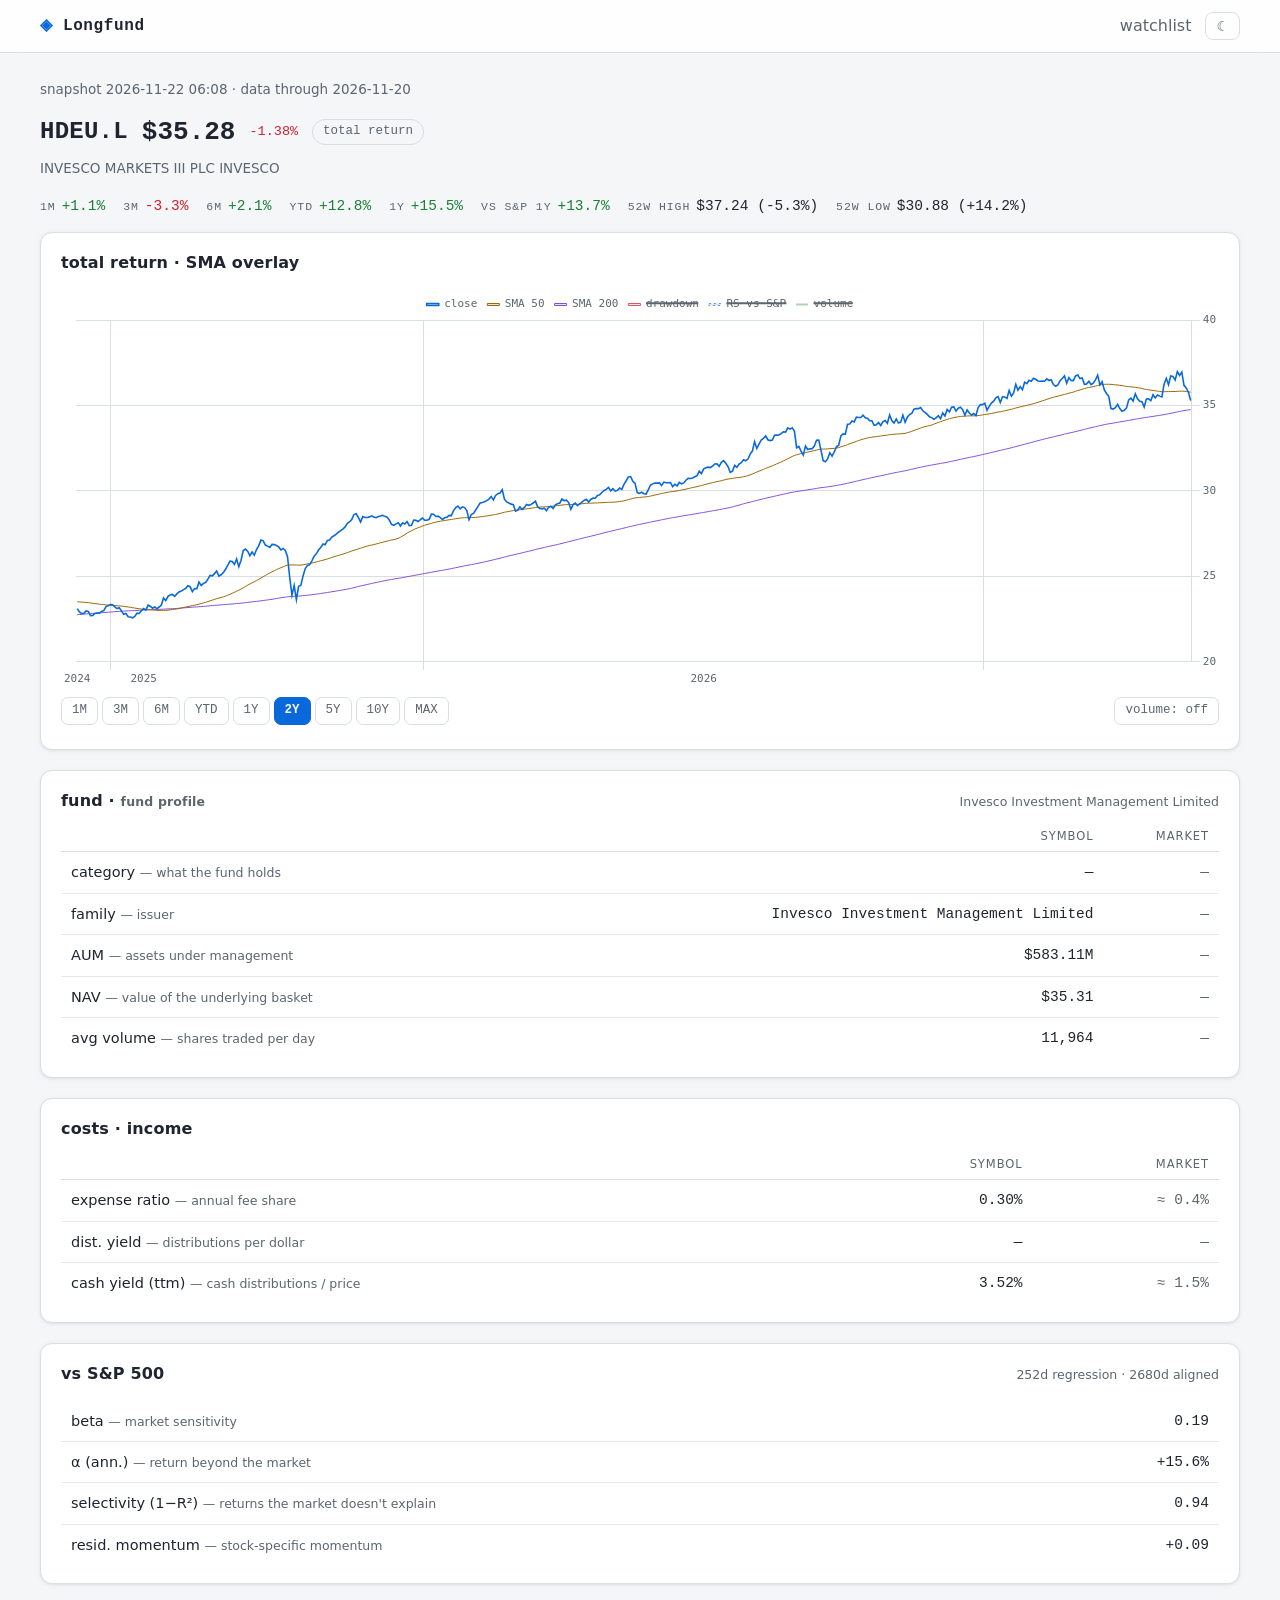
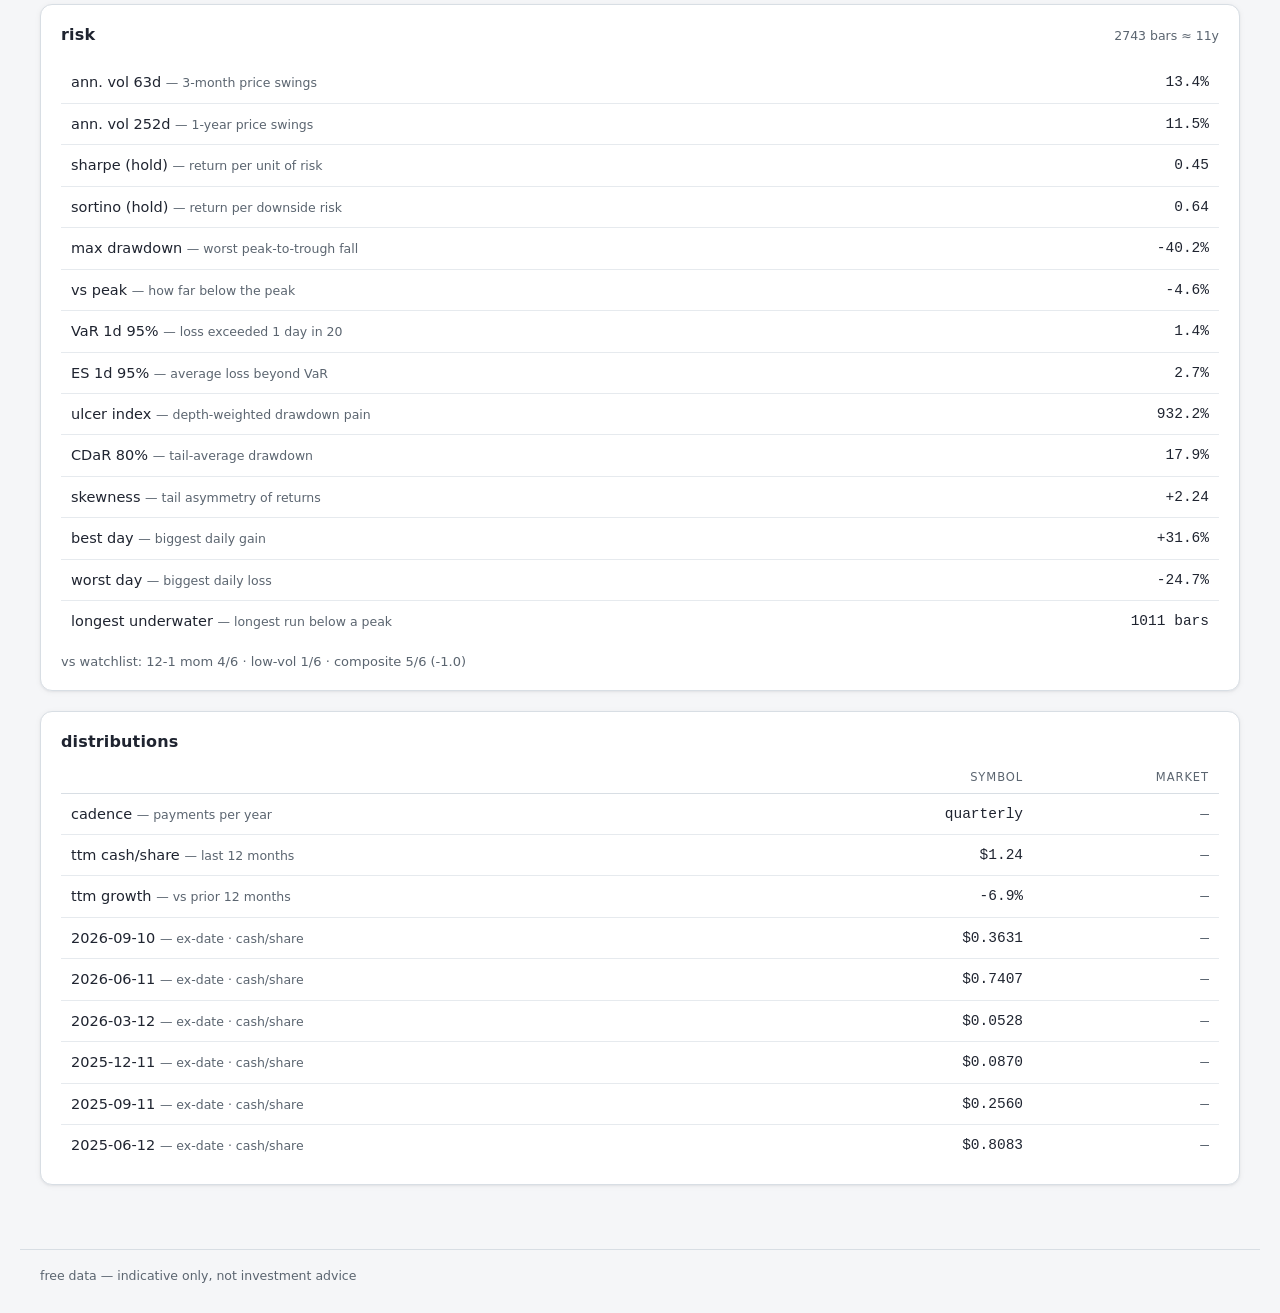
==== commit 54a9e605: "deploy: 5321535dc3578040284b590253cf38efc5ad1ca1" ====
--- a/HDEU.L.html
+++ b/HDEU.L.html
@@ -347,33 +347,33 @@
   </header>
   <main class="shell">
     
-<div class="crumb muted">snapshot 2026-11-21 06:40 · data through 2026-11-20</div>
+<div class="crumb muted">snapshot 2026-11-22 06:08 · data through 2026-11-20</div>
 
 <div class="sym-head">
   <h2>HDEU.L</h2>
-  <span class="sym-price mono">$nan</span>
-  <span class="sym-change down">+nan%</span>
+  <span class="sym-price mono">$35.28</span>
+  <span class="sym-change down">-1.38%</span>
   <span class="chip" title="long-horizon numbers use adjusted closes: dividends and distributions reinvested (Yahoo's total-return approximation)">total return</span>
 </div>
 <div class="sym-sub">INVESCO MARKETS III PLC INVESCO</div>
 
 <div class="perf">
   
-  <span class="perf-item" title="Total return over the last month — the zone momentum constructions deliberately skip (short-term reversal noise lives here)"><span class="muted">1m</span><span class="down">+nan%</span></span>
-  
-  <span class="perf-item" title="Total return over the last 3 months — a momentum formation length the research tests (J ∈ {3,6,9,12})"><span class="muted">3m</span><span class="down">+nan%</span></span>
-  
-  <span class="perf-item" title="Total return over the last 6 months — a momentum formation length the research tests (6-month formation earned 0.95–1.10%/mo winner−loser)"><span class="muted">6m</span><span class="down">+nan%</span></span>
-  
-  <span class="perf-item" title="Total return since January 1 — calendar convenience, not a research window"><span class="muted">ytd</span><span class="down">+nan%</span></span>
-  
-  <span class="perf-item" title="Trailing 1-year total return — the canonical momentum formation window"><span class="muted">1y</span><span class="down">+nan%</span></span>
-  
-  <span class="perf-item" title="Total return ÷ the S&amp;P 500&#39;s total return over the last year, minus 1 — the relative-momentum read rotation strategies rank on"><span class="muted">vs S&amp;P 1y</span><span class="down">+nan%</span></span>
-  
-  <span class="perf-item" title="52-week high · how far the last close sits below it — location context, not a ranked factor"><span class="muted">52w high</span><span>$37.24 (+nan%)</span></span>
-  
-  <span class="perf-item" title="52-week low · how far the last close sits above it — location context, not a ranked factor"><span class="muted">52w low</span><span>$30.70 (+nan%)</span></span>
+  <span class="perf-item" title="Total return over the last month — the zone momentum constructions deliberately skip (short-term reversal noise lives here)"><span class="muted">1m</span><span class="up">+1.1%</span></span>
+  
+  <span class="perf-item" title="Total return over the last 3 months — a momentum formation length the research tests (J ∈ {3,6,9,12})"><span class="muted">3m</span><span class="down">-3.3%</span></span>
+  
+  <span class="perf-item" title="Total return over the last 6 months — a momentum formation length the research tests (6-month formation earned 0.95–1.10%/mo winner−loser)"><span class="muted">6m</span><span class="up">+2.1%</span></span>
+  
+  <span class="perf-item" title="Total return since January 1 — calendar convenience, not a research window"><span class="muted">ytd</span><span class="up">+12.8%</span></span>
+  
+  <span class="perf-item" title="Trailing 1-year total return — the canonical momentum formation window"><span class="muted">1y</span><span class="up">+15.5%</span></span>
+  
+  <span class="perf-item" title="Total return ÷ the S&amp;P 500&#39;s total return over the last year, minus 1 — the relative-momentum read rotation strategies rank on"><span class="muted">vs S&amp;P 1y</span><span class="up">+13.7%</span></span>
+  
+  <span class="perf-item" title="52-week high · how far the last close sits below it — location context, not a ranked factor"><span class="muted">52w high</span><span>$37.24 (-5.3%)</span></span>
+  
+  <span class="perf-item" title="52-week low · how far the last close sits above it — location context, not a ranked factor"><span class="muted">52w low</span><span>$30.88 (+14.2%)</span></span>
   
 </div>
 
@@ -424,7 +424,7 @@
             <tr><td title="Fund family / issuer">family <span class="gloss">— issuer</span></td><td class="num mono">Invesco Investment Management Limited</td><td class="num mono mref">—</td></tr>
             <tr><td title="Total net assets in the fund — viability and liquidity at a glance">AUM <span class="gloss">— assets under management</span></td><td class="num mono">$583.11M</td><td class="num mono mref">—</td></tr>
             <tr><td title="Net asset value per share — what the underlying basket is worth">NAV <span class="gloss">— value of the underlying basket</span></td><td class="num mono">$35.31</td><td class="num mono mref">—</td></tr>
-            <tr><td title="Average daily shares traded (3 months) — liquidity is a style factor and trading costs scale inversely with it">avg volume <span class="gloss">— shares traded per day</span></td><td class="num mono">11,795</td><td class="num mono mref">—</td></tr>
+            <tr><td title="Average daily shares traded (3 months) — liquidity is a style factor and trading costs scale inversely with it">avg volume <span class="gloss">— shares traded per day</span></td><td class="num mono">11,964</td><td class="num mono mref">—</td></tr>
           </tbody>
         </table>
       </section>
@@ -449,11 +449,11 @@
       <table class="data">
         <tbody>
           
-          <tr><td title="OLS slope of the stock&#39;s daily returns on the S&amp;P 500&#39;s over the regression window — the unforecast market exposure risk management would hedge away, not the thing you&#39;re researching">beta <span class="gloss">— market sensitivity</span></td><td class="num mono">nan</td></tr>
-          
-          <tr><td title="Regression intercept × 252: annualized return left over after the market&#39;s contribution. Alpha rotation strategies rank on exactly this; single-factor here, not the Fama–French alpha of the research — and the base the residual purge builds on">α (ann.) <span class="gloss">— return beyond the market</span></td><td class="num mono">+nan%</td></tr>
-          
-          <tr><td title="1 − R² of the regression: the share of returns the market does not explain. Research calls this selectivity (Amihud–Goyenko / Garyn-Tal) and overweights it — low R² with positive α is the prized pair; high R² = buying the index with extra steps">selectivity (1−R²) <span class="gloss">— returns the market doesn&#39;t explain</span></td><td class="num mono">nan</td></tr>
+          <tr><td title="OLS slope of the stock&#39;s daily returns on the S&amp;P 500&#39;s over the regression window — the unforecast market exposure risk management would hedge away, not the thing you&#39;re researching">beta <span class="gloss">— market sensitivity</span></td><td class="num mono">0.19</td></tr>
+          
+          <tr><td title="Regression intercept × 252: annualized return left over after the market&#39;s contribution. Alpha rotation strategies rank on exactly this; single-factor here, not the Fama–French alpha of the research — and the base the residual purge builds on">α (ann.) <span class="gloss">— return beyond the market</span></td><td class="num mono">+15.6%</td></tr>
+          
+          <tr><td title="1 − R² of the regression: the share of returns the market does not explain. Research calls this selectivity (Amihud–Goyenko / Garyn-Tal) and overweights it — low R² with positive α is the prized pair; high R² = buying the index with extra steps">selectivity (1−R²) <span class="gloss">— returns the market doesn&#39;t explain</span></td><td class="num mono">0.94</td></tr>
           
           <tr><td title="Risk-adjusted 12-1 momentum on market-purged residuals — the stock-specific part of momentum, with the market factor&#39;s contribution removed (single-factor purge, a proxy for the research&#39;s Fama–French version). In daily mean/σ units">resid. momentum <span class="gloss">— stock-specific momentum</span></td><td class="num mono">+0.09</td></tr>
           
@@ -469,27 +469,27 @@
       <table class="data">
         <tbody>
           
-          <tr><td title="Annualized std of the last 63 daily returns — a 3-month read. The low-volatility anomaly sorts on the 6–12 month version">ann. vol 63d <span class="gloss">— 3-month price swings</span></td><td class="num mono">nan%</td></tr>
-          
-          <tr><td title="Annualized std of the last 252 daily returns. The low-volatility anomaly sorts on exactly this: previously low-vol stocks beat high-vol ones risk-adjusted — volatility is not paid for here">ann. vol 252d <span class="gloss">— 1-year price swings</span></td><td class="num mono">nan%</td></tr>
-          
-          <tr><td title="Annualized mean ÷ volatility of daily returns, for simply holding. Read with skewness: Sharpe treats both tails the same, and non-normal returns inflate it (the deflated-Sharpe critique). For scale: the whole market ran ≈0.34 over 1963–2010">sharpe (hold) <span class="gloss">— return per unit of risk</span></td><td class="num mono">nan</td></tr>
-          
-          <tr><td title="Like Sharpe but only downside days count as risk — the pain an investor actually experiences">sortino (hold) <span class="gloss">— return per downside risk</span></td><td class="num mono">nan</td></tr>
+          <tr><td title="Annualized std of the last 63 daily returns — a 3-month read. The low-volatility anomaly sorts on the 6–12 month version">ann. vol 63d <span class="gloss">— 3-month price swings</span></td><td class="num mono">13.4%</td></tr>
+          
+          <tr><td title="Annualized std of the last 252 daily returns. The low-volatility anomaly sorts on exactly this: previously low-vol stocks beat high-vol ones risk-adjusted — volatility is not paid for here">ann. vol 252d <span class="gloss">— 1-year price swings</span></td><td class="num mono">11.5%</td></tr>
+          
+          <tr><td title="Annualized mean ÷ volatility of daily returns, for simply holding. Read with skewness: Sharpe treats both tails the same, and non-normal returns inflate it (the deflated-Sharpe critique). For scale: the whole market ran ≈0.34 over 1963–2010">sharpe (hold) <span class="gloss">— return per unit of risk</span></td><td class="num mono">0.45</td></tr>
+          
+          <tr><td title="Like Sharpe but only downside days count as risk — the pain an investor actually experiences">sortino (hold) <span class="gloss">— return per downside risk</span></td><td class="num mono">0.64</td></tr>
           
           <tr><td title="Worst peak-to-trough decline over the window — the risk number that ends strategies and the one leverage gets sized against. Chan&#39;s bar: keep |CAGR ÷ max drawdown| ≥ 1">max drawdown <span class="gloss">— worst peak-to-trough fall</span></td><td class="num mono">-40.2%</td></tr>
           
-          <tr><td title="How far the last close sits below the window&#39;s peak — how underwater a buyer today starts">vs peak <span class="gloss">— how far below the peak</span></td><td class="num mono">+nan%</td></tr>
+          <tr><td title="How far the last close sits below the window&#39;s peak — how underwater a buyer today starts">vs peak <span class="gloss">— how far below the peak</span></td><td class="num mono">-4.6%</td></tr>
           
           <tr><td title="5th percentile of daily losses (historical simulation): exceeded ~1 day in 20. A threshold, not a tail measure — pair with ES for how bad breaches get">VaR 1d 95% <span class="gloss">— loss exceeded 1 day in 20</span></td><td class="num mono">1.4%</td></tr>
           
           <tr><td title="Mean of the worst 5% of daily returns — how bad the breaches are, which VaR&#39;s threshold doesn&#39;t say. The non-Gaussian tail measure the research prefers for equalizing risk">ES 1d 95% <span class="gloss">— average loss beyond VaR</span></td><td class="num mono">2.7%</td></tr>
           
-          <tr><td title="RMS of drawdowns — penalizes deep, long-lived pain, unlike volatility, which treats a quick dip and a long grind the same">ulcer index <span class="gloss">— depth-weighted drawdown pain</span></td><td class="num mono">nan%</td></tr>
+          <tr><td title="RMS of drawdowns — penalizes deep, long-lived pain, unlike volatility, which treats a quick dip and a long grind the same">ulcer index <span class="gloss">— depth-weighted drawdown pain</span></td><td class="num mono">932.2%</td></tr>
           
           <tr><td title="Mean of the worst 20% of drawdown observations — max drawdown is one sample; this averages the bad tail of the underwater curve">CDaR 80% <span class="gloss">— tail-average drawdown</span></td><td class="num mono">17.9%</td></tr>
           
-          <tr><td title="Skewness of daily returns; negative means the tail is the downside — the crash risk Sharpe ignores and the term the deflated-Sharpe correction uses">skewness <span class="gloss">— tail asymmetry of returns</span></td><td class="num mono">+nan</td></tr>
+          <tr><td title="Skewness of daily returns; negative means the tail is the downside — the crash risk Sharpe ignores and the term the deflated-Sharpe correction uses">skewness <span class="gloss">— tail asymmetry of returns</span></td><td class="num mono">+2.24</td></tr>
           
           <tr><td title="Best single-day return in the window — the right tail&#39;s observed edge">best day <span class="gloss">— biggest daily gain</span></td><td class="num mono">+31.6%</td></tr>
           
@@ -499,7 +499,7 @@
           
         </tbody>
       </table>
-      <div class="rank-line muted" title="Watchlist ranks per factor plus the composite (mean of demeaned ranks). Cross-sectional rank is what the factor research trades — long top decile, short bottom. Factors are blended because they are weakly or negatively correlated, so blends earn the same spreads at lower risk than any single factor">vs watchlist: 12-1 mom 4/6 · low-vol 6/6 · composite 1/6 (+1.5)</div>
+      <div class="rank-line muted" title="Watchlist ranks per factor plus the composite (mean of demeaned ranks). Cross-sectional rank is what the factor research trades — long top decile, short bottom. Factors are blended because they are weakly or negatively correlated, so blends earn the same spreads at lower risk than any single factor">vs watchlist: 12-1 mom 4/6 · low-vol 1/6 · composite 5/6 (-1.0)</div>
     </section>
 
     
@@ -645,7 +645,7 @@
   }
 </script>
 <script>
-  const payload = {"closes": [16.3951, 16.1626, 16.0124, 15.9916, 16.1208, 16.1768, 15.6032, 15.3743, 15.5554, 11.7061, 11.957, 15.7328, 15.7328, 15.8869, 15.8869, 16.0902, 16.0722, 15.7508, 15.4278, 15.5278, 15.4491, 14.9261, 14.6425, 14.7802, 14.2408, 14.2408, 14.9196, 14.9196, 15.3032, 15.3032, 15.3032, 15.5196, 15.5196, 14.9704, 15.2803, 15.4934, 15.5655, 15.8541, 15.9279, 15.9344, 15.9344, 15.8951, 15.782, 15.782, 16.0344, 16.1787, 16.3328, 16.3328, 16.2837, 16.3148, 16.3148, 16.3148, 16.3787, 16.3099, 16.0738, 16.0738, 16.3869, 16.202, 15.9918, 16.0033, 15.7554, 15.7619, 15.5978, 15.8933, 15.9869, 15.9869, 16.3514, 16.4236, 16.4236, 16.4318, 16.6289, 16.6256, 16.7865, 16.7306, 16.4926, 16.7175, 16.8324, 16.7077, 16.6059, 16.3251, 16.1987, 16.1675, 16.2479, 16.2085, 16.3317, 16.1281, 16.1412, 16.1872, 16.156, 16.1938, 16.1938, 16.1346, 16.1346, 16.2447, 16.5369, 16.7668, 16.8554, 16.8554, 16.8554, 16.642, 16.6026, 16.4844, 16.6026, 16.7339, 16.6551, 16.5894, 16.0903, 15.8145, 15.5781, 15.6175, 15.4795, 15.6897, 16.1773, 16.2135, 16.2775, 16.4318, 15.271, 14.8753, 15.1446, 15.5452, 15.6189, 15.7785, 15.6676, 15.6676, 15.1065, 15.256, 15.5802, 15.7869, 15.9784, 16.007, 16.1145, 16.0238, 16.0238, 15.9918, 16.1212, 16.0775, 16.1044, 16.1363, 16.1834, 16.2825, 16.1413, 16.2623, 16.259, 15.9532, 15.9801, 15.9818, 16.2472, 16.3497, 16.5462, 16.5597, 16.6319, 16.6521, 16.6638, 16.6638, 16.3245, 16.4421, 16.4421, 16.3228, 16.4857, 16.4841, 16.39, 16.4706, 16.511, 16.5076, 16.511, 16.7865, 16.8285, 16.8134, 16.8604, 16.8873, 16.7596, 16.5362, 16.353, 16.3295, 16.39, 16.2758, 16.4639, 16.4656, 16.5782, 16.8285, 16.8285, 16.5513, 16.4975, 16.6034, 16.6314, 16.6652, 16.6381, 16.721, 16.6652, 16.6466, 16.4741, 16.6348, 16.579, 16.5959, 16.4927, 16.7379, 16.6534, 16.8918, 16.9408, 16.9526, 16.9594, 17.0135, 17.044, 17.0947, 17.0778, 17.1082, 17.0372, 16.8512, 16.6567, 16.6398, 16.4961, 16.6787, 16.7142, 16.814, 16.7311, 16.5739, 16.5316, 16.6179, 16.557, 16.6212, 16.4978, 16.5621, 16.6956, 16.6703, 16.6787, 16.7092, 16.5807, 16.6601, 16.7125, 16.6365, 16.6128, 16.7413, 17.0034, 17.1319, 17.3077, 17.4024, 17.4464, 17.6662, 17.5783, 17.5783, 17.6222, 17.7, 17.8048, 17.815, 17.7, 17.8015, 17.8826, 17.8486, 17.852, 18.0553, 18.0452, 18.0757, 18.1096, 18.0214, 17.9706, 17.9028, 17.8486, 17.9638, 17.9435, 17.9265, 17.8588, 17.9096, 17.835, 17.7503, 17.7062, 17.8181, 17.6995, 17.6283, 17.4147, 17.391, 17.3876, 17.4486, 17.5164, 17.3605, 17.4046, 17.5096, 17.6723, 17.6588, 17.7503, 17.7503, 17.7672, 17.7639, 17.774, 17.8249, 17.8418, 17.8486, 17.8621, 17.774, 17.7672, 17.8249, 18.0248, 18.0825, 18.0553, 18.0587, 18.0147, 17.9977, 18.1604, 18.1367, 18.1231, 18.0181, 18.0587, 18.2316, 18.3129, 18.2757, 18.2384, 18.1604, 18.2824, 18.2994, 18.296, 18.4587, 18.4994, 18.581, 18.7373, 18.6863, 18.7101, 18.7033, 18.7033, 18.7441, 18.7237, 18.7033, 18.7576, 18.7203, 18.6286, 18.5742, 18.5675, 18.5029, 18.9478, 18.9105, 18.8935, 18.829, 18.778, 18.9478, 18.9818, 19.2365, 19.3384, 19.3316, 19.4097, 19.3554, 19.1924, 19.3214, 19.3282, 19.4165, 19.2026, 19.1041, 19.2875, 19.3894, 19.4777, 19.4301, 19.4437, 19.5116, 19.4912, 19.5048, 19.6543, 19.678, 19.5999, 19.5727, 19.5727, 19.549, 19.5863, 19.4946, 19.5626, 19.5795, 19.4403, 19.498, 19.5795, 19.4709, 19.4165, 19.3894, 19.301, 19.4131, 19.2026, 19.1686, 18.8645, 18.736, 18.9304, 18.92, 18.8575, 18.7569, 18.7569, 18.8645, 18.8263, 19.038, 19.1178, 19.1213, 19.1525, 19.0449, 19.1144, 19.1005, 18.9547, 18.9165, 18.9373, 19.1352, 19.1699, 19.0033, 19.0207, 19.1873, 19.163, 19.2393, 19.4198, 19.4094, 19.4684, 19.3226, 19.1803, 19.0068, 19.2532, 19.2532, 19.3261, 19.274, 19.1977, 19.0901, 19.2081, 19.1109, 19.1456, 19.0762, 18.7499, 18.9096, 18.9061, 19.0554, 18.9547, 18.9651, 18.9616, 18.9616, 18.9825, 19.2046, 19.2463, 19.2393, 19.2116, 19.1768, 19.2324, 19.2463, 19.2393, 19.2046, 19.1838, 19.2185, 19.1942, 19.281, 19.2616, 19.4046, 19.4081, 19.4534, 19.3418, 19.4708, 19.415, 19.4778, 19.4708, 19.5684, 19.5824, 19.5963, 19.5475, 19.5649, 19.5545, 19.5405, 19.5684, 19.5405, 19.5754, 19.3976, 19.6765, 19.687, 19.7253, 19.8648, 19.8857, 19.9136, 19.8578, 19.8892, 19.8473, 19.8404, 19.7567, 19.68, 19.6382, 19.5894, 19.4325, 19.5336, 19.4499, 19.4499, 19.4813, 19.558, 19.5615, 19.5615, 19.5127, 19.6242, 19.7218, 19.7358, 19.5649, 19.7637, 19.8195, 19.7985, 19.8473, 19.8752, 19.8752, 19.8752, 19.8752, 19.8752, 19.8752, 19.7672, 19.7672, 19.5928, 19.6486, 19.6486, 19.6486, 19.7051, 19.7051, 19.5095, 19.5095, 19.5095, 19.5095, 19.5095, 19.5095, 19.5095, 19.5095, 19.5095, 19.5095, 20.1663, 20.1663, 20.1663, 20.1663, 20.334, 20.334, 20.334, 20.1314, 20.1314, 20.1314, 19.9008, 19.9008, 19.9008, 19.9008, 19.9008, 19.9008, 19.2859, 19.2859, 19.2859, 19.2859, 18.9574, 18.9574, 18.9574, 18.9574, 19.2719, 19.3418, 19.3418, 19.3418, 19.3418, 19.6213, 19.6213, 19.6213, 19.6213, 18.9435, 18.9435, 18.9435, 18.9435, 18.9435, 18.9435, 18.9435, 18.9435, 18.9435, 18.9435, 18.9435, 18.9435, 19.188, 19.1391, 19.1391, 18.8037, 18.6762, 18.6762, 18.6762, 19.1506, 19.0769, 19.0769, 19.3963, 19.3542, 19.3542, 19.3542, 19.3542, 19.5718, 19.6192, 19.6192, 19.7473, 19.7473, 19.7561, 19.7895, 19.9106, 19.9106, 19.8597, 20.0685, 20.0685, 20.0685, 20.0685, 20.2458, 20.1141, 20.1141, 20.1141, 20.1141, 20.1141, 20.1141, 20.2247, 20.1931, 20.1931, 20.0773, 20.0159, 20.0159, 20.0159, 20.0159, 20.0159, 19.642, 19.1489, 19.1489, 19.1489, 19.1489, 19.1489, 19.1489, 19.5718, 19.6052, 19.6052, 19.6912, 19.6982, 19.6719, 19.6719, 19.6719, 19.6719, 19.6719, 19.6719, 19.3402, 19.528, 19.528, 19.528, 19.3542, 19.2065, 19.2908, 19.2908, 19.2908, 19.2908, 19.2908, 19.2908, 19.2908, 19.2908, 19.6654, 19.6994, 19.6994, 19.6994, 19.6994, 19.6994, 19.7227, 19.7424, 19.7424, 19.7424, 19.7424, 19.7424, 20.0238, 20.0579, 20.0579, 20.031, 19.8428, 19.8428, 19.8428, 19.8428, 20.0167, 20.0077, 20.0077, 19.6725, 19.5775, 19.5775, 19.5775, 19.5775, 19.5775, 19.522, 19.522, 19.4808, 19.479, 19.5793, 19.5955, 19.5955, 19.2926, 19.384, 19.384, 19.384, 19.384, 19.228, 19.4449, 19.3714, 19.3696, 19.3696, 19.3696, 19.5076, 19.513, 19.513, 19.513, 19.513, 19.513, 19.513, 19.7371, 19.7413, 19.4326, 19.3622, 19.3315, 19.494, 19.4127, 19.3766, 19.1852, 19.2863, 19.2087, 18.7556, 18.5949, 18.6346, 18.8765, 18.8332, 18.7465, 18.7502, 18.649, 18.4396, 18.3169, 18.3855, 18.1977, 18.4595, 18.4649, 18.6021, 18.6057, 18.7285, 18.7321, 18.6996, 18.8657, 18.8747, 18.9271, 18.8386, 18.9144, 18.8837, 18.7321, 18.7429, 18.687, 18.4252, 18.5768, 18.3963, 18.4396, 18.7628, 18.7249, 18.687, 18.6816, 18.6364, 18.8079, 18.6527, 18.5516, 17.9721, 18.1291, 17.7861, 18.028, 18.3024, 18.3437, 18.3075, 18.2134, 18.1265, 18.2749, 17.9781, 17.9166, 17.6704, 17.475, 17.7157, 17.8731, 17.7483, 17.7573, 18.1717, 18.2206, 18.3654, 18.4269, 18.4468, 18.4957, 18.4812, 18.5355, 18.7056, 18.6441, 18.9916, 18.9192, 18.845, 18.8794, 18.9644, 19.1001, 18.9861, 19.0893, 19.1182, 19.006, 19.0205, 18.9336, 19.1762, 19.2196, 18.883, 18.6459, 18.7907, 18.959, 18.9554, 18.8251, 19.0929, 19.1852, 19.1128, 19.2902, 19.2286, 19.2847, 19.368, 19.4223, 19.4313, 19.5797, 19.625, 19.6087, 19.5707, 19.558, 19.368, 19.2214, 19.377, 19.3933, 19.511, 19.6528, 19.7582, 19.9018, 19.9891, 19.8146, 19.7855, 19.4674, 19.3929, 19.3947, 19.522, 19.3802, 19.482, 19.731, 19.8455, 20.0527, 20.089, 20.0781, 19.9691, 19.9436, 19.9673, 20.0854, 20.1763, 20.2235, 20.2708, 20.3726, 20.4344, 20.3726, 20.2072, 20.1399, 20.2272, 20.2453, 20.2781, 20.3326, 20.1726, 20.1763, 19.8019, 19.751, 19.4111, 19.5147, 19.253, 19.3911, 19.4402, 19.6692, 19.6019, 19.4965, 19.6347, 19.5783, 19.2366, 19.3766, 19.4256, 19.1803, 19.2203, 19.1058, 19.0621, 19.342, 19.3493, 19.273, 19.4802, 19.5438, 19.6528, 19.5747, 19.5983, 19.4693, 19.4256, 19.7092, 19.7419, 19.6458, 19.6495, 19.5377, 19.4668, 19.5116, 19.519, 19.6365, 19.7707, 19.8695, 20.0037, 20.1136, 20.0391, 19.9272, 19.8415, 19.7949, 19.8154, 19.8415, 19.9067, 19.8993, 19.7744, 19.7054, 19.629, 19.5787, 19.8695, 19.9515, 19.9366, 19.8583, 19.8918, 19.4985, 19.5228, 19.6066, 19.2469, 18.9468, 18.8685, 18.8368, 19.0214, 18.7847, 18.684, 18.8667, 18.4846, 18.397, 18.712, 18.889, 18.6709, 18.8126, 18.8275, 18.7008, 18.8163, 18.8033, 18.9524, 19.0065, 19.0419, 18.9561, 19.1407, 19.437, 19.4258, 19.5955, 19.834, 19.8657, 19.972, 20.1546, 20.1043, 19.9384, 19.9887, 20.1028, 20.1818, 19.9562, 19.9656, 19.804, 19.8679, 19.9562, 20.0728, 19.9449, 19.4769, 19.4337, 19.5126, 19.71, 19.4957, 19.5483, 19.757, 20.0803, 20.0352, 20.2795, 20.3134, 20.3228, 20.2833, 20.4261, 20.4825, 20.6122, 20.5746, 20.6066, 20.6536, 20.6197, 20.5239, 20.5709, 20.5953, 20.8227, 20.9449, 20.9224, 21.0276, 21.0069, 21.0408, 21.0878, 20.8829, 20.7851, 20.8923, 21.0182, 20.9863, 20.9506, 20.896, 20.9468, 20.9919, 20.9468, 20.9712, 20.9224, 20.866, 20.5633, 20.3961, 20.6348, 20.6273, 20.787, 20.7306, 20.6705, 20.7062, 20.805, 20.8389, 20.9992, 20.9841, 20.9765, 20.9765, 21.1047, 21.067, 21.0821, 21.0934, 20.9313, 20.8559, 21.1123, 20.9954, 20.8974, 20.9652, 20.969, 21.0142, 21.0218, 20.969, 21.0369, 20.9313, 20.9973, 21.116, 21.1236, 20.9633, 20.8879, 20.7937, 20.8729, 20.5034, 20.7786, 20.8351, 20.6315, 20.4506, 20.443, 20.6617, 20.8766, 20.9615, 20.9124, 20.9124, 21.0557, 21.1801, 21.1801, 21.1877, 21.3196, 21.2593, 21.3272, 21.1971, 20.9973, 20.1848, 19.7945, 19.8549, 19.1969, 19.9114, 18.3938, 18.4353, 18.6069, 18.2374, 17.6266, 15.945, 15.6961, 15.5604, 13.5788, 13.5592, 12.7442, 13.2572, 13.0915, 13.2376, 13.4661, 13.1619, 14.2599, 14.5762, 14.7063, 14.166, 14.1312, 14.384, 13.8709, 14.1274, 13.827, 14.3196, 14.8107, 14.7555, 15.1354, 15.0029, 14.3507, 14.2273, 14.5429, 14.4672, 14.0276, 14.2954, 14.5671, 14.3552, 14.667, 15.0813, 15.6541, 15.3518, 14.9833, 14.7494, 15.0483, 14.7933, 14.9356, 14.9258, 15.04, 14.6707, 14.4437, 14.4627, 15.197, 14.8017, 14.8993, 14.7003, 14.7661, 15.5462, 15.9, 16.0702, 15.5879, 16.0286, 16.494, 17.1315, 17.1012, 17.7709, 17.8825, 17.4323, 17.122, 16.1629, 16.231, 16.1819, 16.6605, 16.6132, 16.4949, 16.4911, 16.2805, 16.4988, 16.0604, 16.1408, 16.0335, 16.1599, 16.1025, 16.1025, 16.4796, 16.3571, 16.627, 16.5064, 16.4069, 16.2154, 16.359, 16.5562, 16.5543, 16.6615, 16.6615, 16.6404, 16.7553, 16.8012, 16.7381, 16.6711, 16.5083, 16.3418, 16.3858, 16.2939, 15.8249, 15.8421, 16.0699, 16.0986, 16.1829, 16.0623, 16.0948, 16.2365, 16.5045, 16.6998, 16.6232, 16.4452, 16.3973, 16.2767, 16.3858, 16.2556, 16.1867, 16.5217, 16.4624, 16.5275, 16.3935, 16.3743, 16.1752, 16.2824, 16.2403, 16.1369, 16.382, 16.1924, 16.5294, 16.4203, 16.4356, 16.3973, 16.47, 16.5083, 16.4541, 16.2799, 15.7302, 15.8038, 15.7728, 15.6489, 15.5521, 15.9296, 15.7767, 15.8425, 15.7728, 15.7922, 16.0883, 16.1309, 15.978, 16.1425, 16.1173, 16.2354, 16.1502, 16.1986, 15.8599, 15.8754, 15.856, 15.8754, 15.6083, 15.6063, 15.7244, 15.5146, 15.3172, 14.8511, 14.7814, 14.9022, 15.1747, 15.4364, 15.6141, 15.6567, 15.6199, 16.3999, 16.7503, 16.7948, 16.7638, 16.8296, 17.0619, 17.0483, 17.1025, 16.9883, 17.0329, 17.029, 17.2187, 17.3116, 17.3077, 17.3871, 17.2303, 17.2341, 17.1954, 17.1025, 17.2245, 17.1858, 17.149, 17.1838, 17.159, 16.9535, 17.0175, 16.9574, 17.0757, 17.1358, 17.0388, 16.5948, 16.748, 16.9923, 17.0446, 17.1862, 17.1164, 17.0582, 17.2327, 17.1513, 17.5526, 17.6418, 17.6263, 17.5468, 17.5119, 17.6883, 17.6651, 17.51, 17.541, 17.5138, 17.5526, 17.4983, 17.3529, 17.254, 17.477, 17.3645, 17.3529, 17.1028, 17.2424, 17.3704, 17.5875, 17.6457, 17.6883, 17.7523, 17.5991, 17.6612, 17.7426, 17.7833, 17.954, 17.8861, 17.8299, 17.6399, 17.7038, 17.6728, 17.5972, 17.6883, 17.7077, 17.3626, 17.6185, 17.6728, 17.6205, 17.6961, 17.6612, 18.0121, 18.0528, 18.2254, 18.303, 18.3146, 18.3379, 18.3921, 18.3437, 18.3958, 18.3725, 18.3764, 18.4833, 18.5202, 18.5533, 18.7185, 18.8487, 18.8915, 18.8332, 18.872, 18.9148, 18.9576, 18.977, 18.8876, 18.837, 18.7943, 18.7515, 18.734, 18.872, 18.9809, 18.7573, 18.8021, 18.8992, 18.8487, 18.8876, 18.8293, 18.8779, 18.8176, 18.8254, 18.7612, 19.0003, 19.0781, 19.1655, 19.2938, 18.9906, 19.1111, 19.1033, 19.2861, 19.3755, 19.3988, 19.1772, 19.321, 19.4143, 19.5096, 19.3949, 19.3424, 19.3424, 19.4396, 19.3968, 19.4338, 19.4649, 19.5154, 19.6107, 19.6359, 19.6534, 19.634, 19.6884, 19.8186, 19.8342, 19.9003, 19.7395, 19.504, 19.5753, 19.5535, 19.326, 19.4269, 19.4407, 19.3279, 19.3596, 19.1993, 19.3418, 19.3814, 19.4704, 19.3418, 19.506, 19.2468, 19.4625, 19.6366, 19.6406, 19.5971, 19.4843, 19.5179, 19.0905, 19.1914, 19.4546, 19.5595, 19.7553, 19.7712, 19.7514, 19.8384, 19.8226, 19.7633, 19.8147, 19.88, 19.9097, 19.9255, 19.9967, 20.0838, 20.0897, 20.1511, 20.248, 20.3173, 20.2856, 20.2757, 20.4162, 20.3094, 20.3707, 20.4538, 20.3668, 20.254, 20.1412, 20.163, 20.0996, 20.252, 20.248, 20.1392, 20.1709, 20.1135, 20.064, 20.0403, 19.8226, 19.977, 19.9216, 19.7474, 19.7634, 19.5912, 19.365, 19.5092, 19.6613, 19.8074, 19.6913, 19.8074, 19.5772, 19.6373, 19.6373, 19.5272, 19.5732, 19.7454, 19.5372, 19.7514, 19.7594, 19.6733, 19.7033, 19.7154, 19.8795, 19.9115, 19.8315, 19.8935, 19.9876, 19.9636, 20.0957, 20.0557, 20.1638, 20.1838, 20.1157, 20.0016, 20.1598, 20.1998, 20.2559, 20.2719, 20.338, 20.2499, 20.1918, 20.3119, 20.2899, 20.2859, 20.384, 20.364, 20.354, 20.2479, 20.0997, 20.2999, 20.1918, 20.2399, 20.32, 19.7053, 19.8115, 19.7534, 19.9836, 19.7734, 19.6833, 20.0777, 20.2078, 20.0837, 20.0156, 20.0177, 19.9736, 19.9576, 19.9896, 20.1733, 20.133, 19.9038, 20.1451, 20.1914, 20.3804, 20.4408, 20.5856, 20.6077, 20.5252, 20.8993, 20.9074, 20.7545, 20.7465, 20.7586, 20.8732, 20.9355, 21.01, 20.9818, 21.0643, 21.014, 20.9858, 21.0059, 20.6741, 20.2899, 20.5051, 20.7103, 20.9738, 20.8631, 20.8249, 20.8973, 21.0462, 20.9154, 20.6379, 20.6499, 20.7264, 21.0341, 21.0884, 20.9215, 20.5071, 20.7405, 20.8189, 20.6962, 20.7344, 20.4005, 20.2256, 20.2497, 19.5317, 20.1894, 20.0325, 19.4552, 19.5437, 19.1475, 18.4295, 18.1942, 18.4214, 19.2018, 18.9283, 19.1918, 19.4311, 19.4572, 19.7127, 19.7397, 19.5741, 19.7316, 19.8185, 19.5862, 19.5862, 19.6912, 19.8629, 20.1295, 20.0346, 19.9619, 20.0205, 19.9195, 19.9195, 19.8084, 19.7417, 20.0952, 20.1073, 20.0891, 20.1214, 20.2548, 20.1336, 20.3638, 20.4668, 20.178, 19.9639, 19.9336, 19.9639, 20.0709, 20.0891, 20.1315, 20.0629, 19.9477, 19.7134, 19.3236, 19.4892, 19.7983, 19.6266, 19.8528, 19.9578, 20.2002, 20.0992, 19.8851, 20.0285, 20.2992, 20.1295, 20.3719, 20.5416, 20.5133, 20.5294, 20.3578, 20.2224, 20.4709, 20.4083, 20.2346, 20.0366, 19.4771, 19.0752, 18.9621, 19.2287, 18.704, 18.6998, 18.8119, 18.731, 18.5338, 18.2328, 18.5919, 18.6334, 18.8617, 18.6189, 18.3428, 18.4362, 18.5006, 18.0129, 18.0606, 18.4093, 18.5359, 18.3428, 18.3844, 18.2079, 17.8261, 18.0751, 18.1996, 18.4902, 18.3345, 18.2162, 18.3013, 18.4279, 18.3221, 18.401, 18.5006, 18.7953, 18.7517, 18.7123, 18.7413, 18.7413, 18.7745, 18.9842, 18.9862, 19.1647, 19.144, 19.2394, 19.2021, 19.3474, 19.1232, 19.1606, 19.0153, 18.7642, 18.7828, 18.7393, 18.7725, 18.511, 18.3595, 18.1851, 17.9568, 18.3263, 18.0834, 18.0772, 18.1104, 18.0606, 18.3428, 18.6749, 18.4695, 18.2412, 18.1716, 17.9767, 17.6309, 17.7043, 17.5199, 17.0505, 16.8996, 16.7253, 16.6595, 16.31, 16.5715, 16.82, 17.2286, 16.9353, 16.724, 16.538, 16.5966, 16.3955, 16.2412, 16.3904, 16.3904, 16.996, 17.1427, 17.1364, 17.1532, 17.0673, 17.3711, 17.5534, 17.5911, 17.8887, 17.8614, 18.0102, 18.1192, 18.0668, 17.9369, 18.3455, 18.4607, 18.6158, 18.6493, 19.0097, 19.0705, 19.1585, 19.1459, 19.0391, 18.8924, 19.0852, 19.0328, 19.1396, 19.081, 19.2381, 19.213, 18.9741, 18.9259, 18.9091, 19.0642, 19.0956, 19.0663, 18.9992, 18.9071, 18.7981, 18.9657, 18.8484, 19.0055, 19.0181, 18.6104, 18.3618, 18.5008, 18.4356, 18.7515, 18.6272, 18.6862, 18.5998, 18.7662, 18.6925, 19.0211, 19.3475, 19.2991, 19.5266, 19.6403, 19.575, 19.7056, 19.9583, 19.8572, 20.0089, 19.9288, 19.8783, 19.6508, 19.7561, 19.8846, 19.9036, 19.8509, 19.9078, 19.9562, 19.9394, 19.8951, 20.0089, 20.3522, 20.1984, 20.051, 20.0826, 20.2048, 20.2869, 20.1563, 20.2195, 20.308, 20.3543, 20.4554, 20.468, 20.4891, 20.4133, 20.2406, 20.3269, 20.2069, 20.3648, 20.3038, 20.1584, 20.209, 20.3817, 20.4238, 20.3059, 20.3733, 20.1963, 19.9204, 19.5097, 19.7056, 19.1833, 19.2372, 18.9303, 19.216, 19.5589, 19.3874, 19.3282, 18.9578, 19.144, 19.0869, 19.3155, 19.6012, 19.688, 19.7197, 19.7409, 19.7113, 20.0012, 20.0901, 20.1367, 20.1282, 20.1536, 20.1769, 20.2468, 20.3441, 20.2425, 20.2425, 20.27, 20.1473, 20.2108, 20.3081, 20.3357, 20.0118, 20.1303, 20.0245, 20.3166, 20.2552, 20.2129, 20.1917, 20.2764, 20.323, 20.2658, 20.1452, 20.196, 20.287, 20.2722, 20.3611, 20.0838, 19.906, 20.033, 19.9589, 19.6943, 19.8806, 20.2404, 20.1896, 20.2764, 20.2595, 20.27, 20.2806, 20.2404, 20.2616, 20.3928, 20.2067, 20.2784, 20.0785, 19.972, 19.8004, 19.6092, 19.5092, 19.557, 19.6678, 19.7808, 19.8221, 20.0437, 20.1632, 20.1763, 20.0481, 19.5983, 19.6809, 19.6722, 19.8134, 20.1067, 20.1654, 20.0893, 20.0502, 20.0959, 20.1632, 20.3023, 20.2849, 20.3609, 20.4196, 20.3957, 20.5891, 20.6782, 20.6086, 20.4066, 20.0198, 19.8851, 20.0915, 20.0763, 19.859, 19.9916, 20.1871, 19.985, 19.9829, 19.7569, 19.7634, 19.62, 19.5505, 19.5809, 19.6678, 19.7113, 19.6896, 19.7482, 20.2327, 20.2132, 20.2088, 20.1437, 20.0394, 19.9829, 19.9459, 19.909, 19.9633, 20.1545, 20.1784, 20.1741, 20.3893, 20.4421, 20.2244, 20.3409, 20.5719, 20.2815, 20.1738, 19.9296, 19.857, 19.5469, 19.6129, 19.7207, 19.4369, 19.1994, 19.1994, 19.2478, 19.4083, 19.3578, 19.6767, 19.7383, 19.6767, 19.4875, 19.5843, 19.5271, 19.3951, 19.3951, 18.9421, 18.8475, 18.8695, 18.8431, 18.7639, 18.7331, 18.8167, 18.9816, 19.1092, 19.4545, 19.6459, 19.5491, 19.4567, 19.4765, 19.6459, 19.5227, 19.6503, 19.9296, 19.9428, 19.8636, 20.044, 20.0748, 19.923, 19.9626, 20.011, 20.1144, 20.066, 20.0704, 20.1672, 20.3475, 20.4729, 20.5103, 20.6577, 20.8226, 20.805, 20.9304, 20.9304, 20.8138, 20.8204, 21.0606, 21.0628, 20.981, 20.9965, 21.0517, 20.9722, 21.0164, 21.1313, 21.0341, 21.0606, 21.18, 20.9943, 21.2375, 21.2861, 21.3237, 21.3215, 21.2043, 21.1136, 21.191, 21.2419, 21.1844, 20.9191, 20.9324, 20.8483, 20.981, 20.9921, 21.1623, 21.1335, 21.2529, 21.1402, 21.2087, 21.2728, 21.0473, 21.0075, 20.8616, 20.9324, 20.7688, 20.7245, 20.5941, 20.8218, 20.6847, 20.7201, 20.8528, 20.9545, 20.9213, 20.9722, 21.0938, 21.2485, 21.3436, 21.2242, 21.2839, 21.2198, 21.2397, 21.2905, 21.2596, 21.3016, 21.3988, 21.4674, 21.5094, 21.4608, 21.5779, 21.5956, 21.4246, 21.5133, 21.5333, 21.6887, 21.7086, 21.7708, 21.8374, 21.9483, 22.1103, 22.2413, 22.3212, 22.2479, 22.3966, 22.5808, 22.3078, 22.4676, 22.4232, 22.3544, 22.2191, 22.2812, 22.2612, 21.9838, 22.137, 22.3101, 22.3589, 22.6008, 22.7428, 22.5675, 22.3944, 22.5719, 22.7428, 22.5053, 22.4055, 22.6097, 22.6895, 23.069, 23.0579, 23.129, 23.3109, 23.3509, 23.5107, 23.6172, 23.5817, 23.6483, 23.6838, 23.4885, 23.4796, 23.362, 23.3598, 23.5595, 23.2754, 23.4663, 23.5195, 23.6993, 23.5506, 23.5417, 23.595, 23.4707, 23.2599, 22.9825, 23.0357, 22.5882, 22.2561, 22.3152, 22.4494, 22.4153, 22.6837, 22.5381, 22.8565, 22.6518, 22.4608, 22.3425, 22.2993, 22.6336, 22.4926, 22.7337, 22.9066, 22.8474, 22.8019, 22.5381, 22.8451, 23.0248, 23.1067, 22.9179, 22.8679, 22.9748, 23.2204, 22.9953, 23.2841, 23.2068, 23.1408, 23.1203, 23.1749, 23.1454, 23.3046, 23.2341, 22.811, 22.4904, 21.9309, 21.8536, 22.4085, 22.3812, 22.3698, 22.3766, 22.5199, 22.6427, 22.9316, 22.9816, 23.2045, 23.0544, 23.1635, 23.1454, 23.366, 23.4615, 23.5252, 23.5456, 23.6093, 23.723, 23.4979, 23.4114, 23.6662, 23.3159, 23.5001, 23.3137, 23.2386, 23.3185, 23.4776, 23.5537, 23.6921, 23.6552, 23.7728, 23.6298, 23.6344, 23.7958, 23.669, 23.9111, 24.1302, 23.8719, 23.6898, 23.6091, 23.3785, 23.5929, 23.639, 23.5491, 23.6344, 23.5629, 23.616, 23.7566, 23.7589, 23.7774, 23.8581, 23.948, 23.8051, 23.6852, 23.6298, 23.6898, 23.639, 23.7912, 23.6021, 23.4384, 23.2724, 23.5699, 23.5214, 23.4546, 22.9749, 23.1294, 22.9518, 23.1179, 22.6567, 22.5944, 22.8273, 23.0187, 23.111, 22.9196, 22.8135, 22.8388, 22.9772, 22.9495, 22.7051, 22.712, 22.825, 22.8527, 22.8411, 22.9472, 22.991, 23.2332, 23.2793, 23.3439, 23.3346, 23.2078, 23.116, 23.1624, 22.963, 22.7799, 22.8263, 22.6408, 22.6222, 22.5736, 22.6524, 22.8471, 22.8263, 22.9978, 23.1184, 23.0233, 23.3131, 23.2505, 23.1369, 23.2065, 23.1137, 23.2065, 23.3224, 23.7374, 23.5774, 23.8278, 23.9089, 23.9414, 23.8324, 23.9738, 24.0851, 24.1361, 24.2219, 24.2961, 24.4514, 24.3934, 24.1037, 24.2845, 24.2683, 24.66, 24.4699, 24.5905, 24.6369, 24.8386, 25.0542, 25.0263, 25.1608, 25.3115, 25.0148, 25.0913, 25.2188, 25.4181, 25.6361, 25.8911, 25.8679, 25.694, 26.014, 25.5642, 25.9421, 26.5124, 26.5935, 26.4683, 26.2041, 26.4266, 26.2409, 26.5671, 26.7977, 27.1215, 27.0796, 26.8327, 26.7698, 26.6882, 26.8676, 26.8583, 26.807, 26.7208, 26.5415, 26.6323, 26.5112, 26.1547, 24.92, 23.8997, 24.4611, 23.6341, 24.4192, 24.4704, 25.0132, 25.4559, 25.6376, 25.6842, 25.9078, 26.178, 26.3155, 26.5415, 26.6929, 26.8909, 26.842, 27.0982, 27.1309, 27.3009, 27.3778, 27.4663, 27.5805, 27.6713, 27.7692, 27.8926, 28.1, 28.1815, 28.3166, 28.6172, 28.6614, 28.4494, 28.1769, 28.4937, 28.4401, 28.4424, 28.4797, 28.5426, 28.4727, 28.4308, 28.4984, 28.531, 28.5682, 28.51, 28.4657, 28.287, 28.0453, 27.9831, 28.074, 28.1411, 27.9448, 28.1315, 28.0573, 28.2057, 27.9664, 27.9855, 28.2942, 28.2751, 28.2104, 28.3229, 28.4138, 28.2822, 28.2798, 28.3349, 28.6436, 28.634, 28.5024, 28.5239, 28.4306, 28.3325, 28.4282, 28.4593, 28.567, 28.555, 28.847, 29.0264, 29.1102, 28.9547, 29.0671, 29.024, 28.8518, 28.3109, 28.6196, 28.6843, 28.8805, 29.0839, 29.2921, 29.3256, 29.3686, 29.4308, 29.5218, 29.6678, 29.4763, 29.7348, 29.84, 29.8735, 30.0674, 29.5146, 29.3567, 29.2921, 29.2251, 29.1963, 28.8111, 28.8805, 29.0647, 28.9164, 29.0312, 29.2011, 29.1557, 29.2121, 29.2917, 29.4027, 29.0697, 28.9708, 28.9418, 28.9828, 28.8429, 29.048, 29.089, 28.9756, 29.1831, 29.2459, 29.2917, 29.5234, 29.4244, 29.4558, 29.3183, 28.9249, 29.1952, 29.2869, 29.1373, 29.2483, 29.3496, 29.4486, 29.5113, 29.3545, 29.4993, 29.5765, 29.5741, 29.7285, 29.7657, 29.9095, 30.0229, 30.0881, 30.2039, 30.0012, 30.1315, 29.9843, 30.0302, 30.1653, 30.0881, 30.3825, 30.5949, 30.8193, 30.841, 30.5587, 30.4404, 29.8999, 29.8564, 29.9216, 29.8371, 29.8081, 30.0784, 30.3439, 30.4115, 30.4597, 30.4549, 30.4694, 30.3149, 30.5152, 30.4742, 30.4742, 30.4863, 30.2522, 30.3896, 30.2977, 30.4937, 30.4138, 30.4671, 30.6268, 30.7381, 30.7284, 30.7575, 30.8276, 30.8954, 31.1567, 31.0164, 31.2898, 31.3528, 31.3915, 31.3673, 31.4544, 31.5754, 31.5851, 31.435, 31.6674, 31.7666, 31.6214, 31.4229, 31.0841, 31.1495, 31.4907, 31.3794, 31.5657, 31.6528, 31.8271, 31.7617, 31.8609, 32.1513, 32.3304, 32.8822, 32.4804, 32.7321, 32.979, 33.0685, 33.2161, 32.9935, 32.9427, 32.9765, 33.2524, 33.2645, 33.2742, 33.354, 33.4605, 33.4436, 33.6928, 33.613, 33.6856, 33.5017, 32.5143, 32.6014, 32.3328, 32.0933, 32.6256, 32.4224, 32.4615, 32.4736, 32.6214, 32.9656, 32.9777, 32.3669, 31.7707, 31.7028, 31.8749, 32.2361, 32.0373, 32.2821, 32.5802, 32.6748, 33.2225, 33.3364, 33.3171, 33.8963, 33.9182, 34.0902, 34.0369, 34.3205, 34.2963, 34.2938, 34.4247, 34.2793, 34.2575, 34.1048, 34.1048, 33.8333, 33.8745, 33.9981, 33.826, 34.0539, 34.1169, 33.9618, 34.4441, 34.1121, 33.9666, 34.209, 33.9691, 34.0248, 34.4368, 34.0224, 34.3181, 34.4659, 34.5386, 34.7786, 34.8149, 34.8149, 34.878, 34.6889, 34.592, 34.478, 34.335, 34.289, 34.1896, 34.272, 34.3981, 34.2284, 34.558, 34.3805, 34.7592, 34.6231, 34.8953, 34.9176, 34.6676, 34.8384, 34.8953, 34.7567, 34.43, 34.7344, 34.5538, 34.4374, 34.5241, 34.4102, 34.8755, 35.0488, 35.0438, 35.1329, 34.7221, 34.9498, 35.1379, 35.2518, 35.4498, 35.5191, 35.1676, 35.5092, 35.4968, 35.4102, 35.878, 35.5513, 35.7196, 36.2319, 35.8953, 36.1032, 35.925, 36.3606, 36.2715, 36.4745, 36.4102, 36.5859, 36.5314, 36.4324, 36.4126, 36.4225, 36.4176, 36.5562, 36.4597, 36.4993, 36.2245, 36.1206, 36.1973, 36.4473, 36.576, 36.7319, 36.2938, 36.6329, 36.4671, 36.4498, 36.727, 36.7864, 36.5686, 36.6032, 36.2344, 36.25, 36.415, 36.2225, 36.3025, 36.495, 36.77, 36.205, 36.3975, 35.9125, 35.6975, 35.535, 34.8225, 34.79, 34.8675, 35.0625, 34.82, 34.655, 34.72, 34.8425, 35.32, 35.425, 35.255, 35.68, 35.39, 35.24, 35.22, 34.905, 35.38, 35.3825, 35.275, 35.625, 35.44, 35.61, 35.545, 35.5, 36.245, 36.5875, 36.2175, 36.72, 36.6925, 36.49, 36.985, 36.76, 36.95, 36.18, 36.0275, 35.775, NaN], "dates": ["2016-01-06", "2016-01-07", "2016-01-08", "2016-01-11", "2016-01-12", "2016-01-13", "2016-01-15", "2016-01-18", "2016-01-19", "2016-01-21", "2016-01-22", "2016-01-25", "2016-01-26", "2016-01-27", "2016-01-28", "2016-01-29", "2016-02-01", "2016-02-02", "2016-02-03", "2016-02-04", "2016-02-05", "2016-02-08", "2016-02-09", "2016-02-10", "2016-02-11", "2016-02-12", "2016-02-15", "2016-02-16", "2016-02-17", "2016-02-18", "2016-02-19", "2016-02-22", "2016-02-23", "2016-02-24", "2016-02-25", "2016-02-26", "2016-02-29", "2016-03-01", "2016-03-02", "2016-03-03", "2016-03-04", "2016-03-07", "2016-03-08", "2016-03-09", "2016-03-10", "2016-03-11", "2016-03-14", "2016-03-15", "2016-03-16", "2016-03-17", "2016-03-18", "2016-03-21", "2016-03-22", "2016-03-23", "2016-03-24", "2016-03-29", "2016-03-30", "2016-03-31", "2016-04-01", "2016-04-04", "2016-04-05", "2016-04-06", "2016-04-07", "2016-04-08", "2016-04-11", "2016-04-12", "2016-04-13", "2016-04-14", "2016-04-15", "2016-04-18", "2016-04-19", "2016-04-20", "2016-04-21", "2016-04-22", "2016-04-25", "2016-04-26", "2016-04-27", "2016-04-28", "2016-04-29", "2016-05-03", "2016-05-04", "2016-05-05", "2016-05-06", "2016-05-09", "2016-05-10", "2016-05-11", "2016-05-12", "2016-05-13", "2016-05-16", "2016-05-17", "2016-05-18", "2016-05-19", "2016-05-20", "2016-05-23", "2016-05-24", "2016-05-25", "2016-05-26", "2016-05-27", "2016-05-31", "2016-06-01", "2016-06-02", "2016-06-03", "2016-06-06", "2016-06-07", "2016-06-08", "2016-06-09", "2016-06-10", "2016-06-13", "2016-06-14", "2016-06-15", "2016-06-16", "2016-06-17", "2016-06-20", "2016-06-21", "2016-06-22", "2016-06-23", "2016-06-24", "2016-06-27", "2016-06-28", "2016-06-29", "2016-06-30", "2016-07-01", "2016-07-04", "2016-07-05", "2016-07-06", "2016-07-07", "2016-07-08", "2016-07-11", "2016-07-12", "2016-07-13", "2016-07-14", "2016-07-15", "2016-07-18", "2016-07-19", "2016-07-20", "2016-07-21", "2016-07-22", "2016-07-25", "2016-07-26", "2016-07-27", "2016-07-28", "2016-07-29", "2016-08-01", "2016-08-02", "2016-08-03", "2016-08-04", "2016-08-05", "2016-08-08", "2016-08-09", "2016-08-10", "2016-08-11", "2016-08-12", "2016-08-15", "2016-08-16", "2016-08-17", "2016-08-18", "2016-08-19", "2016-08-22", "2016-08-23", "2016-08-24", "2016-08-25", "2016-08-26", "2016-08-30", "2016-08-31", "2016-09-01", "2016-09-02", "2016-09-05", "2016-09-06", "2016-09-07", "2016-09-08", "2016-09-09", "2016-09-12", "2016-09-13", "2016-09-14", "2016-09-15", "2016-09-16", "2016-09-19", "2016-09-20", "2016-09-21", "2016-09-22", "2016-09-23", "2016-09-26", "2016-09-27", "2016-09-28", "2016-09-29", "2016-09-30", "2016-10-03", "2016-10-04", "2016-10-05", "2016-10-06", "2016-10-07", "2016-10-10", "2016-10-11", "2016-10-12", "2016-10-13", "2016-10-14", "2016-10-17", "2016-10-18", "2016-10-19", "2016-10-20", "2016-10-21", "2016-10-24", "2016-10-25", "2016-10-26", "2016-10-27", "2016-10-28", "2016-10-31", "2016-11-01", "2016-11-02", "2016-11-03", "2016-11-04", "2016-11-07", "2016-11-08", "2016-11-09", "2016-11-10", "2016-11-11", "2016-11-14", "2016-11-15", "2016-11-16", "2016-11-17", "2016-11-18", "2016-11-21", "2016-11-22", "2016-11-23", "2016-11-24", "2016-11-25", "2016-11-28", "2016-11-29", "2016-11-30", "2016-12-01", "2016-12-02", "2016-12-05", "2016-12-06", "2016-12-07", "2016-12-08", "2016-12-09", "2016-12-12", "2016-12-13", "2016-12-14", "2016-12-15", "2016-12-16", "2016-12-19", "2016-12-20", "2016-12-21", "2016-12-22", "2016-12-23", "2016-12-28", "2016-12-29", "2016-12-30", "2017-01-03", "2017-01-04", "2017-01-05", "2017-01-06", "2017-01-09", "2017-01-10", "2017-01-11", "2017-01-12", "2017-01-13", "2017-01-16", "2017-01-17", "2017-01-18", "2017-01-19", "2017-01-20", "2017-01-23", "2017-01-24", "2017-01-25", "2017-01-26", "2017-01-27", "2017-01-30", "2017-01-31", "2017-02-01", "2017-02-02", "2017-02-03", "2017-02-06", "2017-02-07", "2017-02-08", "2017-02-09", "2017-02-10", "2017-02-13", "2017-02-14", "2017-02-15", "2017-02-16", "2017-02-17", "2017-02-20", "2017-02-21", "2017-02-22", "2017-02-23", "2017-02-24", "2017-02-27", "2017-02-28", "2017-03-01", "2017-03-02", "2017-03-03", "2017-03-06", "2017-03-07", "2017-03-08", "2017-03-09", "2017-03-10", "2017-03-13", "2017-03-14", "2017-03-15", "2017-03-16", "2017-03-17", "2017-03-20", "2017-03-21", "2017-03-22", "2017-03-23", "2017-03-24", "2017-03-27", "2017-03-28", "2017-03-29", "2017-03-30", "2017-03-31", "2017-04-03", "2017-04-04", "2017-04-05", "2017-04-06", "2017-04-07", "2017-04-10", "2017-04-11", "2017-04-12", "2017-04-13", "2017-04-18", "2017-04-19", "2017-04-20", "2017-04-21", "2017-04-24", "2017-04-25", "2017-04-26", "2017-04-27", "2017-04-28", "2017-05-02", "2017-05-03", "2017-05-04", "2017-05-05", "2017-05-08", "2017-05-09", "2017-05-10", "2017-05-11", "2017-05-12", "2017-05-15", "2017-05-16", "2017-05-17", "2017-05-18", "2017-05-19", "2017-05-22", "2017-05-23", "2017-05-24", "2017-05-25", "2017-05-26", "2017-05-30", "2017-05-31", "2017-06-01", "2017-06-02", "2017-06-05", "2017-06-06", "2017-06-07", "2017-06-08", "2017-06-09", "2017-06-12", "2017-06-13", "2017-06-14", "2017-06-15", "2017-06-16", "2017-06-19", "2017-06-20", "2017-06-21", "2017-06-22", "2017-06-23", "2017-06-26", "2017-06-27", "2017-06-28", "2017-06-29", "2017-06-30", "2017-07-03", "2017-07-04", "2017-07-05", "2017-07-06", "2017-07-07", "2017-07-10", "2017-07-11", "2017-07-12", "2017-07-13", "2017-07-14", "2017-07-17", "2017-07-18", "2017-07-19", "2017-07-20", "2017-07-21", "2017-07-24", "2017-07-25", "2017-07-26", "2017-07-27", "2017-07-28", "2017-07-31", "2017-08-01", "2017-08-02", "2017-08-03", "2017-08-04", "2017-08-07", "2017-08-08", "2017-08-09", "2017-08-10", "2017-08-11", "2017-08-14", "2017-08-15", "2017-08-16", "2017-08-17", "2017-08-18", "2017-08-21", "2017-08-22", "2017-08-23", "2017-08-24", "2017-08-25", "2017-08-29", "2017-08-30", "2017-08-31", "2017-09-01", "2017-09-04", "2017-09-05", "2017-09-06", "2017-09-07", "2017-09-08", "2017-09-11", "2017-09-12", "2017-09-13", "2017-09-14", "2017-09-15", "2017-09-18", "2017-09-19", "2017-09-20", "2017-09-21", "2017-09-22", "2017-09-25", "2017-09-26", "2017-09-27", "2017-09-28", "2017-09-29", "2017-10-02", "2017-10-03", "2017-10-04", "2017-10-05", "2017-10-06", "2017-10-09", "2017-10-10", "2017-10-11", "2017-10-12", "2017-10-13", "2017-10-16", "2017-10-17", "2017-10-18", "2017-10-19", "2017-10-20", "2017-10-23", "2017-10-24", "2017-10-25", "2017-10-26", "2017-10-27", "2017-10-30", "2017-10-31", "2017-11-01", "2017-11-02", "2017-11-03", "2017-11-06", "2017-11-07", "2017-11-08", "2017-11-09", "2017-11-10", "2017-11-13", "2017-11-14", "2017-11-15", "2017-11-16", "2017-11-17", "2017-11-20", "2017-11-21", "2017-11-22", "2017-11-23", "2017-11-24", "2017-11-27", "2017-11-28", "2017-11-29", "2017-11-30", "2017-12-01", "2017-12-04", "2017-12-05", "2017-12-06", "2017-12-07", "2017-12-08", "2017-12-11", "2017-12-12", "2017-12-13", "2017-12-14", "2017-12-15", "2017-12-18", "2017-12-19", "2017-12-20", "2017-12-21", "2017-12-22", "2017-12-27", "2017-12-28", "2017-12-29", "2018-01-02", "2018-01-03", "2018-01-04", "2018-01-05", "2018-01-08", "2018-01-09", "2018-01-10", "2018-01-11", "2018-01-12", "2018-01-15", "2018-01-16", "2018-01-17", "2018-01-18", "2018-01-19", "2018-01-22", "2018-01-23", "2018-01-24", "2018-01-25", "2018-01-26", "2018-01-29", "2018-01-30", "2018-01-31", "2018-02-01", "2018-02-02", "2018-02-05", "2018-02-06", "2018-02-07", "2018-02-08", "2018-02-09", "2018-02-12", "2018-02-13", "2018-02-14", "2018-02-15", "2018-02-16", "2018-02-19", "2018-02-20", "2018-02-21", "2018-02-22", "2018-02-23", "2018-02-26", "2018-02-27", "2018-02-28", "2018-03-01", "2018-03-02", "2018-03-05", "2018-03-06", "2018-03-07", "2018-03-08", "2018-03-09", "2018-03-12", "2018-03-13", "2018-03-14", "2018-03-15", "2018-03-16", "2018-03-19", "2018-03-20", "2018-03-21", "2018-03-22", "2018-03-23", "2018-03-26", "2018-03-27", "2018-03-28", "2018-03-29", "2018-04-03", "2018-04-04", "2018-04-05", "2018-04-06", "2018-04-09", "2018-04-10", "2018-04-11", "2018-04-12", "2018-04-13", "2018-04-16", "2018-04-17", "2018-04-18", "2018-04-19", "2018-04-20", "2018-04-23", "2018-04-24", "2018-04-25", "2018-04-26", "2018-04-27", "2018-04-30", "2018-05-01", "2018-05-02", "2018-05-03", "2018-05-04", "2018-05-08", "2018-05-09", "2018-05-10", "2018-05-11", "2018-05-14", "2018-05-15", "2018-05-16", "2018-05-17", "2018-05-18", "2018-05-21", "2018-05-22", "2018-05-23", "2018-05-24", "2018-05-25", "2018-05-29", "2018-05-30", "2018-05-31", "2018-06-01", "2018-06-04", "2018-06-05", "2018-06-06", "2018-06-07", "2018-06-08", "2018-06-11", "2018-06-12", "2018-06-13", "2018-06-14", "2018-06-15", "2018-06-18", "2018-06-19", "2018-06-20", "2018-06-21", "2018-06-22", "2018-06-25", "2018-06-26", "2018-06-27", "2018-06-28", "2018-06-29", "2018-07-02", "2018-07-03", "2018-07-04", "2018-07-05", "2018-07-06", "2018-07-09", "2018-07-10", "2018-07-11", "2018-07-12", "2018-07-13", "2018-07-16", "2018-07-17", "2018-07-18", "2018-07-19", "2018-07-20", "2018-07-23", "2018-07-24", "2018-07-25", "2018-07-26", "2018-07-27", "2018-07-30", "2018-07-31", "2018-08-01", "2018-08-02", "2018-08-03", "2018-08-06", "2018-08-07", "2018-08-08", "2018-08-09", "2018-08-10", "2018-08-13", "2018-08-14", "2018-08-15", "2018-08-16", "2018-08-17", "2018-08-20", "2018-08-21", "2018-08-22", "2018-08-23", "2018-08-24", "2018-08-28", "2018-08-29", "2018-08-30", "2018-08-31", "2018-09-03", "2018-09-04", "2018-09-05", "2018-09-06", "2018-09-07", "2018-09-10", "2018-09-11", "2018-09-12", "2018-09-13", "2018-09-14", "2018-09-17", "2018-09-18", "2018-09-19", "2018-09-20", "2018-09-21", "2018-09-24", "2018-09-25", "2018-09-26", "2018-09-27", "2018-09-28", "2018-10-01", "2018-10-02", "2018-10-03", "2018-10-04", "2018-10-05", "2018-10-08", "2018-10-09", "2018-10-10", "2018-10-11", "2018-10-12", "2018-10-15", "2018-10-16", "2018-10-17", "2018-10-18", "2018-10-19", "2018-10-22", "2018-10-23", "2018-10-24", "2018-10-25", "2018-10-26", "2018-10-29", "2018-10-30", "2018-10-31", "2018-11-01", "2018-11-02", "2018-11-05", "2018-11-06", "2018-11-07", "2018-11-08", "2018-11-09", "2018-11-12", "2018-11-13", "2018-11-14", "2018-11-15", "2018-11-16", "2018-11-19", "2018-11-20", "2018-11-21", "2018-11-22", "2018-11-23", "2018-11-26", "2018-11-27", "2018-11-28", "2018-11-29", "2018-11-30", "2018-12-03", "2018-12-04", "2018-12-05", "2018-12-06", "2018-12-07", "2018-12-10", "2018-12-11", "2018-12-12", "2018-12-13", "2018-12-14", "2018-12-17", "2018-12-18", "2018-12-19", "2018-12-20", "2018-12-21", "2018-12-24", "2018-12-27", "2018-12-28", "2018-12-31", "2019-01-02", "2019-01-03", "2019-01-04", "2019-01-07", "2019-01-08", "2019-01-09", "2019-01-10", "2019-01-11", "2019-01-14", "2019-01-15", "2019-01-16", "2019-01-17", "2019-01-18", "2019-01-21", "2019-01-22", "2019-01-23", "2019-01-24", "2019-01-25", "2019-01-28", "2019-01-29", "2019-01-30", "2019-01-31", "2019-02-01", "2019-02-04", "2019-02-05", "2019-02-06", "2019-02-07", "2019-02-08", "2019-02-11", "2019-02-12", "2019-02-13", "2019-02-14", "2019-02-15", "2019-02-18", "2019-02-19", "2019-02-20", "2019-02-21", "2019-02-22", "2019-02-25", "2019-02-26", "2019-02-27", "2019-02-28", "2019-03-01", "2019-03-04", "2019-03-05", "2019-03-06", "2019-03-07", "2019-03-08", "2019-03-11", "2019-03-12", "2019-03-13", "2019-03-14", "2019-03-15", "2019-03-18", "2019-03-19", "2019-03-20", "2019-03-21", "2019-03-22", "2019-03-25", "2019-03-26", "2019-03-27", "2019-03-28", "2019-03-29", "2019-04-01", "2019-04-02", "2019-04-03", "2019-04-04", "2019-04-05", "2019-04-08", "2019-04-09", "2019-04-10", "2019-04-11", "2019-04-12", "2019-04-15", "2019-04-16", "2019-04-17", "2019-04-18", "2019-04-23", "2019-04-24", "2019-04-25", "2019-04-26", "2019-04-29", "2019-04-30", "2019-05-01", "2019-05-02", "2019-05-03", "2019-05-07", "2019-05-08", "2019-05-09", "2019-05-10", "2019-05-13", "2019-05-14", "2019-05-15", "2019-05-16", "2019-05-17", "2019-05-20", "2019-05-21", "2019-05-22", "2019-05-23", "2019-05-24", "2019-05-28", "2019-05-29", "2019-05-30", "2019-05-31", "2019-06-03", "2019-06-04", "2019-06-05", "2019-06-06", "2019-06-07", "2019-06-10", "2019-06-11", "2019-06-12", "2019-06-13", "2019-06-14", "2019-06-17", "2019-06-18", "2019-06-19", "2019-06-20", "2019-06-21", "2019-06-24", "2019-06-25", "2019-06-26", "2019-06-27", "2019-06-28", "2019-07-01", "2019-07-02", "2019-07-03", "2019-07-04", "2019-07-05", "2019-07-08", "2019-07-09", "2019-07-10", "2019-07-11", "2019-07-12", "2019-07-15", "2019-07-16", "2019-07-17", "2019-07-18", "2019-07-19", "2019-07-22", "2019-07-23", "2019-07-24", "2019-07-25", "2019-07-26", "2019-07-29", "2019-07-30", "2019-07-31", "2019-08-01", "2019-08-02", "2019-08-05", "2019-08-06", "2019-08-07", "2019-08-08", "2019-08-09", "2019-08-12", "2019-08-13", "2019-08-14", "2019-08-15", "2019-08-16", "2019-08-19", "2019-08-20", "2019-08-21", "2019-08-22", "2019-08-23", "2019-08-27", "2019-08-28", "2019-08-29", "2019-08-30", "2019-09-02", "2019-09-03", "2019-09-04", "2019-09-05", "2019-09-06", "2019-09-09", "2019-09-10", "2019-09-11", "2019-09-12", "2019-09-13", "2019-09-16", "2019-09-17", "2019-09-18", "2019-09-19", "2019-09-20", "2019-09-23", "2019-09-24", "2019-09-25", "2019-09-26", "2019-09-27", "2019-09-30", "2019-10-01", "2019-10-02", "2019-10-03", "2019-10-04", "2019-10-07", "2019-10-08", "2019-10-09", "2019-10-10", "2019-10-11", "2019-10-14", "2019-10-15", "2019-10-16", "2019-10-17", "2019-10-18", "2019-10-21", "2019-10-22", "2019-10-23", "2019-10-24", "2019-10-25", "2019-10-28", "2019-10-29", "2019-10-30", "2019-10-31", "2019-11-01", "2019-11-04", "2019-11-05", "2019-11-06", "2019-11-07", "2019-11-08", "2019-11-11", "2019-11-12", "2019-11-13", "2019-11-14", "2019-11-15", "2019-11-18", "2019-11-19", "2019-11-20", "2019-11-21", "2019-11-22", "2019-11-25", "2019-11-26", "2019-11-27", "2019-11-28", "2019-11-29", "2019-12-02", "2019-12-03", "2019-12-04", "2019-12-05", "2019-12-06", "2019-12-09", "2019-12-10", "2019-12-11", "2019-12-12", "2019-12-13", "2019-12-16", "2019-12-17", "2019-12-18", "2019-12-19", "2019-12-20", "2019-12-23", "2019-12-24", "2019-12-27", "2019-12-30", "2019-12-31", "2020-01-02", "2020-01-03", "2020-01-06", "2020-01-07", "2020-01-08", "2020-01-09", "2020-01-10", "2020-01-13", "2020-01-14", "2020-01-15", "2020-01-16", "2020-01-17", "2020-01-20", "2020-01-21", "2020-01-22", "2020-01-23", "2020-01-24", "2020-01-27", "2020-01-28", "2020-01-29", "2020-01-30", "2020-01-31", "2020-02-03", "2020-02-04", "2020-02-05", "2020-02-06", "2020-02-07", "2020-02-10", "2020-02-11", "2020-02-12", "2020-02-13", "2020-02-14", "2020-02-17", "2020-02-18", "2020-02-19", "2020-02-20", "2020-02-21", "2020-02-24", "2020-02-25", "2020-02-26", "2020-02-27", "2020-02-28", "2020-03-02", "2020-03-03", "2020-03-04", "2020-03-05", "2020-03-06", "2020-03-09", "2020-03-10", "2020-03-11", "2020-03-12", "2020-03-13", "2020-03-16", "2020-03-17", "2020-03-18", "2020-03-19", "2020-03-20", "2020-03-23", "2020-03-24", "2020-03-25", "2020-03-26", "2020-03-27", "2020-03-30", "2020-03-31", "2020-04-01", "2020-04-02", "2020-04-03", "2020-04-06", "2020-04-07", "2020-04-08", "2020-04-09", "2020-04-14", "2020-04-15", "2020-04-16", "2020-04-17", "2020-04-20", "2020-04-21", "2020-04-22", "2020-04-23", "2020-04-24", "2020-04-27", "2020-04-28", "2020-04-29", "2020-04-30", "2020-05-01", "2020-05-04", "2020-05-05", "2020-05-06", "2020-05-07", "2020-05-11", "2020-05-12", "2020-05-13", "2020-05-14", "2020-05-15", "2020-05-18", "2020-05-19", "2020-05-20", "2020-05-21", "2020-05-22", "2020-05-26", "2020-05-27", "2020-05-28", "2020-05-29", "2020-06-01", "2020-06-02", "2020-06-03", "2020-06-04", "2020-06-05", "2020-06-08", "2020-06-09", "2020-06-10", "2020-06-11", "2020-06-12", "2020-06-15", "2020-06-16", "2020-06-17", "2020-06-18", "2020-06-19", "2020-06-22", "2020-06-23", "2020-06-24", "2020-06-25", "2020-06-26", "2020-06-29", "2020-06-30", "2020-07-01", "2020-07-02", "2020-07-03", "2020-07-06", "2020-07-07", "2020-07-08", "2020-07-09", "2020-07-10", "2020-07-13", "2020-07-14", "2020-07-15", "2020-07-16", "2020-07-17", "2020-07-20", "2020-07-21", "2020-07-22", "2020-07-23", "2020-07-24", "2020-07-27", "2020-07-28", "2020-07-29", "2020-07-30", "2020-07-31", "2020-08-03", "2020-08-04", "2020-08-05", "2020-08-06", "2020-08-07", "2020-08-10", "2020-08-11", "2020-08-12", "2020-08-13", "2020-08-14", "2020-08-17", "2020-08-18", "2020-08-19", "2020-08-20", "2020-08-21", "2020-08-24", "2020-08-25", "2020-08-26", "2020-08-27", "2020-08-28", "2020-09-01", "2020-09-02", "2020-09-03", "2020-09-04", "2020-09-07", "2020-09-08", "2020-09-09", "2020-09-10", "2020-09-11", "2020-09-14", "2020-09-15", "2020-09-16", "2020-09-17", "2020-09-18", "2020-09-21", "2020-09-22", "2020-09-23", "2020-09-24", "2020-09-25", "2020-09-28", "2020-09-29", "2020-09-30", "2020-10-01", "2020-10-02", "2020-10-05", "2020-10-06", "2020-10-07", "2020-10-08", "2020-10-09", "2020-10-12", "2020-10-13", "2020-10-14", "2020-10-15", "2020-10-16", "2020-10-19", "2020-10-20", "2020-10-21", "2020-10-22", "2020-10-23", "2020-10-26", "2020-10-27", "2020-10-28", "2020-10-29", "2020-10-30", "2020-11-02", "2020-11-03", "2020-11-04", "2020-11-05", "2020-11-06", "2020-11-09", "2020-11-10", "2020-11-11", "2020-11-12", "2020-11-13", "2020-11-16", "2020-11-17", "2020-11-18", "2020-11-19", "2020-11-20", "2020-11-23", "2020-11-24", "2020-11-25", "2020-11-26", "2020-11-27", "2020-11-30", "2020-12-01", "2020-12-02", "2020-12-03", "2020-12-04", "2020-12-07", "2020-12-08", "2020-12-09", "2020-12-10", "2020-12-11", "2020-12-14", "2020-12-15", "2020-12-16", "2020-12-17", "2020-12-18", "2020-12-21", "2020-12-22", "2020-12-23", "2020-12-24", "2020-12-29", "2020-12-30", "2020-12-31", "2021-01-04", "2021-01-05", "2021-01-06", "2021-01-07", "2021-01-08", "2021-01-11", "2021-01-12", "2021-01-13", "2021-01-14", "2021-01-15", "2021-01-18", "2021-01-19", "2021-01-20", "2021-01-21", "2021-01-22", "2021-01-25", "2021-01-26", "2021-01-27", "2021-01-28", "2021-01-29", "2021-02-01", "2021-02-02", "2021-02-03", "2021-02-04", "2021-02-05", "2021-02-08", "2021-02-09", "2021-02-10", "2021-02-11", "2021-02-12", "2021-02-15", "2021-02-16", "2021-02-17", "2021-02-18", "2021-02-19", "2021-02-22", "2021-02-23", "2021-02-24", "2021-02-25", "2021-02-26", "2021-03-01", "2021-03-02", "2021-03-03", "2021-03-04", "2021-03-05", "2021-03-08", "2021-03-09", "2021-03-10", "2021-03-11", "2021-03-12", "2021-03-15", "2021-03-16", "2021-03-17", "2021-03-18", "2021-03-19", "2021-03-22", "2021-03-23", "2021-03-24", "2021-03-25", "2021-03-26", "2021-03-29", "2021-03-30", "2021-03-31", "2021-04-01", "2021-04-06", "2021-04-07", "2021-04-08", "2021-04-09", "2021-04-12", "2021-04-13", "2021-04-14", "2021-04-15", "2021-04-16", "2021-04-19", "2021-04-20", "2021-04-21", "2021-04-22", "2021-04-23", "2021-04-26", "2021-04-27", "2021-04-28", "2021-04-29", "2021-04-30", "2021-05-04", "2021-05-05", "2021-05-06", "2021-05-07", "2021-05-10", "2021-05-11", "2021-05-12", "2021-05-13", "2021-05-14", "2021-05-17", "2021-05-18", "2021-05-19", "2021-05-20", "2021-05-21", "2021-05-24", "2021-05-25", "2021-05-26", "2021-05-27", "2021-05-28", "2021-06-01", "2021-06-02", "2021-06-03", "2021-06-04", "2021-06-07", "2021-06-08", "2021-06-09", "2021-06-10", "2021-06-11", "2021-06-14", "2021-06-15", "2021-06-16", "2021-06-17", "2021-06-18", "2021-06-21", "2021-06-22", "2021-06-23", "2021-06-24", "2021-06-25", "2021-06-28", "2021-06-29", "2021-06-30", "2021-07-01", "2021-07-02", "2021-07-05", "2021-07-06", "2021-07-07", "2021-07-08", "2021-07-09", "2021-07-12", "2021-07-13", "2021-07-14", "2021-07-15", "2021-07-16", "2021-07-19", "2021-07-20", "2021-07-21", "2021-07-22", "2021-07-23", "2021-07-26", "2021-07-27", "2021-07-28", "2021-07-29", "2021-07-30", "2021-08-02", "2021-08-03", "2021-08-04", "2021-08-05", "2021-08-06", "2021-08-09", "2021-08-10", "2021-08-11", "2021-08-12", "2021-08-13", "2021-08-16", "2021-08-17", "2021-08-18", "2021-08-19", "2021-08-20", "2021-08-23", "2021-08-24", "2021-08-25", "2021-08-26", "2021-08-27", "2021-08-31", "2021-09-01", "2021-09-02", "2021-09-03", "2021-09-06", "2021-09-07", "2021-09-08", "2021-09-09", "2021-09-10", "2021-09-13", "2021-09-14", "2021-09-15", "2021-09-16", "2021-09-17", "2021-09-20", "2021-09-21", "2021-09-22", "2021-09-23", "2021-09-24", "2021-09-27", "2021-09-28", "2021-09-29", "2021-09-30", "2021-10-01", "2021-10-04", "2021-10-05", "2021-10-06", "2021-10-07", "2021-10-08", "2021-10-11", "2021-10-12", "2021-10-13", "2021-10-14", "2021-10-15", "2021-10-18", "2021-10-19", "2021-10-20", "2021-10-21", "2021-10-22", "2021-10-25", "2021-10-26", "2021-10-27", "2021-10-28", "2021-10-29", "2021-11-01", "2021-11-02", "2021-11-03", "2021-11-04", "2021-11-05", "2021-11-08", "2021-11-09", "2021-11-10", "2021-11-11", "2021-11-12", "2021-11-15", "2021-11-16", "2021-11-17", "2021-11-18", "2021-11-19", "2021-11-22", "2021-11-23", "2021-11-24", "2021-11-25", "2021-11-26", "2021-11-29", "2021-11-30", "2021-12-01", "2021-12-02", "2021-12-03", "2021-12-06", "2021-12-07", "2021-12-08", "2021-12-09", "2021-12-10", "2021-12-13", "2021-12-14", "2021-12-15", "2021-12-16", "2021-12-17", "2021-12-20", "2021-12-21", "2021-12-22", "2021-12-23", "2021-12-24", "2021-12-29", "2021-12-30", "2021-12-31", "2022-01-04", "2022-01-05", "2022-01-06", "2022-01-07", "2022-01-10", "2022-01-11", "2022-01-12", "2022-01-13", "2022-01-14", "2022-01-17", "2022-01-18", "2022-01-19", "2022-01-20", "2022-01-21", "2022-01-24", "2022-01-25", "2022-01-26", "2022-01-27", "2022-01-28", "2022-01-31", "2022-02-01", "2022-02-02", "2022-02-03", "2022-02-04", "2022-02-07", "2022-02-08", "2022-02-09", "2022-02-10", "2022-02-11", "2022-02-14", "2022-02-15", "2022-02-16", "2022-02-17", "2022-02-18", "2022-02-21", "2022-02-22", "2022-02-23", "2022-02-24", "2022-02-25", "2022-02-28", "2022-03-01", "2022-03-02", "2022-03-03", "2022-03-04", "2022-03-07", "2022-03-08", "2022-03-09", "2022-03-10", "2022-03-11", "2022-03-14", "2022-03-15", "2022-03-16", "2022-03-17", "2022-03-18", "2022-03-21", "2022-03-22", "2022-03-23", "2022-03-24", "2022-03-25", "2022-03-28", "2022-03-29", "2022-03-30", "2022-03-31", "2022-04-01", "2022-04-04", "2022-04-05", "2022-04-06", "2022-04-07", "2022-04-08", "2022-04-11", "2022-04-12", "2022-04-13", "2022-04-14", "2022-04-19", "2022-04-20", "2022-04-21", "2022-04-22", "2022-04-25", "2022-04-26", "2022-04-27", "2022-04-28", "2022-04-29", "2022-05-03", "2022-05-04", "2022-05-05", "2022-05-06", "2022-05-09", "2022-05-10", "2022-05-11", "2022-05-12", "2022-05-13", "2022-05-16", "2022-05-17", "2022-05-18", "2022-05-19", "2022-05-20", "2022-05-23", "2022-05-24", "2022-05-25", "2022-05-26", "2022-05-27", "2022-05-30", "2022-05-31", "2022-06-01", "2022-06-06", "2022-06-07", "2022-06-08", "2022-06-09", "2022-06-10", "2022-06-13", "2022-06-14", "2022-06-15", "2022-06-16", "2022-06-17", "2022-06-20", "2022-06-21", "2022-06-22", "2022-06-23", "2022-06-24", "2022-06-27", "2022-06-28", "2022-06-29", "2022-06-30", "2022-07-01", "2022-07-04", "2022-07-05", "2022-07-06", "2022-07-07", "2022-07-08", "2022-07-11", "2022-07-12", "2022-07-13", "2022-07-14", "2022-07-15", "2022-07-18", "2022-07-19", "2022-07-20", "2022-07-21", "2022-07-22", "2022-07-25", "2022-07-26", "2022-07-27", "2022-07-28", "2022-07-29", "2022-08-01", "2022-08-02", "2022-08-03", "2022-08-04", "2022-08-05", "2022-08-08", "2022-08-09", "2022-08-10", "2022-08-11", "2022-08-12", "2022-08-15", "2022-08-16", "2022-08-17", "2022-08-18", "2022-08-19", "2022-08-22", "2022-08-23", "2022-08-24", "2022-08-25", "2022-08-26", "2022-08-30", "2022-08-31", "2022-09-01", "2022-09-02", "2022-09-05", "2022-09-06", "2022-09-07", "2022-09-08", "2022-09-09", "2022-09-12", "2022-09-13", "2022-09-14", "2022-09-15", "2022-09-16", "2022-09-20", "2022-09-21", "2022-09-22", "2022-09-23", "2022-09-26", "2022-09-27", "2022-09-28", "2022-09-29", "2022-09-30", "2022-10-03", "2022-10-04", "2022-10-05", "2022-10-06", "2022-10-07", "2022-10-10", "2022-10-11", "2022-10-12", "2022-10-13", "2022-10-14", "2022-10-17", "2022-10-18", "2022-10-19", "2022-10-20", "2022-10-21", "2022-10-24", "2022-10-25", "2022-10-26", "2022-10-27", "2022-10-28", "2022-10-31", "2022-11-01", "2022-11-02", "2022-11-03", "2022-11-04", "2022-11-07", "2022-11-08", "2022-11-09", "2022-11-10", "2022-11-11", "2022-11-14", "2022-11-15", "2022-11-16", "2022-11-17", "2022-11-18", "2022-11-21", "2022-11-22", "2022-11-23", "2022-11-24", "2022-11-25", "2022-11-28", "2022-11-29", "2022-11-30", "2022-12-01", "2022-12-02", "2022-12-05", "2022-12-06", "2022-12-07", "2022-12-08", "2022-12-09", "2022-12-12", "2022-12-13", "2022-12-14", "2022-12-15", "2022-12-16", "2022-12-19", "2022-12-20", "2022-12-21", "2022-12-22", "2022-12-23", "2022-12-28", "2022-12-29", "2022-12-30", "2023-01-03", "2023-01-04", "2023-01-05", "2023-01-06", "2023-01-09", "2023-01-10", "2023-01-11", "2023-01-12", "2023-01-13", "2023-01-16", "2023-01-17", "2023-01-18", "2023-01-19", "2023-01-20", "2023-01-23", "2023-01-24", "2023-01-25", "2023-01-26", "2023-01-27", "2023-01-30", "2023-01-31", "2023-02-01", "2023-02-02", "2023-02-03", "2023-02-06", "2023-02-07", "2023-02-08", "2023-02-09", "2023-02-10", "2023-02-13", "2023-02-14", "2023-02-15", "2023-02-16", "2023-02-17", "2023-02-20", "2023-02-21", "2023-02-22", "2023-02-23", "2023-02-24", "2023-02-27", "2023-02-28", "2023-03-01", "2023-03-02", "2023-03-03", "2023-03-06", "2023-03-07", "2023-03-08", "2023-03-09", "2023-03-10", "2023-03-13", "2023-03-14", "2023-03-15", "2023-03-16", "2023-03-17", "2023-03-20", "2023-03-21", "2023-03-22", "2023-03-23", "2023-03-24", "2023-03-27", "2023-03-28", "2023-03-29", "2023-03-30", "2023-03-31", "2023-04-03", "2023-04-04", "2023-04-05", "2023-04-06", "2023-04-11", "2023-04-12", "2023-04-13", "2023-04-14", "2023-04-17", "2023-04-18", "2023-04-19", "2023-04-20", "2023-04-21", "2023-04-24", "2023-04-25", "2023-04-26", "2023-04-27", "2023-04-28", "2023-05-02", "2023-05-03", "2023-05-04", "2023-05-05", "2023-05-09", "2023-05-10", "2023-05-11", "2023-05-12", "2023-05-15", "2023-05-16", "2023-05-17", "2023-05-18", "2023-05-19", "2023-05-22", "2023-05-23", "2023-05-24", "2023-05-25", "2023-05-26", "2023-05-30", "2023-05-31", "2023-06-01", "2023-06-02", "2023-06-05", "2023-06-06", "2023-06-07", "2023-06-08", "2023-06-09", "2023-06-12", "2023-06-13", "2023-06-14", "2023-06-15", "2023-06-16", "2023-06-19", "2023-06-20", "2023-06-21", "2023-06-22", "2023-06-23", "2023-06-26", "2023-06-27", "2023-06-28", "2023-06-29", "2023-06-30", "2023-07-03", "2023-07-04", "2023-07-05", "2023-07-06", "2023-07-07", "2023-07-10", "2023-07-11", "2023-07-12", "2023-07-13", "2023-07-14", "2023-07-17", "2023-07-18", "2023-07-19", "2023-07-20", "2023-07-21", "2023-07-24", "2023-07-25", "2023-07-26", "2023-07-27", "2023-07-28", "2023-07-31", "2023-08-01", "2023-08-02", "2023-08-03", "2023-08-04", "2023-08-07", "2023-08-08", "2023-08-09", "2023-08-10", "2023-08-11", "2023-08-14", "2023-08-15", "2023-08-16", "2023-08-17", "2023-08-18", "2023-08-21", "2023-08-22", "2023-08-23", "2023-08-24", "2023-08-25", "2023-08-29", "2023-08-30", "2023-08-31", "2023-09-01", "2023-09-04", "2023-09-05", "2023-09-06", "2023-09-07", "2023-09-08", "2023-09-11", "2023-09-12", "2023-09-13", "2023-09-14", "2023-09-15", "2023-09-18", "2023-09-19", "2023-09-20", "2023-09-21", "2023-09-22", "2023-09-25", "2023-09-26", "2023-09-27", "2023-09-28", "2023-09-29", "2023-10-02", "2023-10-03", "2023-10-04", "2023-10-05", "2023-10-06", "2023-10-09", "2023-10-10", "2023-10-11", "2023-10-12", "2023-10-13", "2023-10-16", "2023-10-17", "2023-10-18", "2023-10-19", "2023-10-20", "2023-10-23", "2023-10-24", "2023-10-25", "2023-10-26", "2023-10-27", "2023-10-30", "2023-10-31", "2023-11-01", "2023-11-02", "2023-11-03", "2023-11-06", "2023-11-07", "2023-11-08", "2023-11-09", "2023-11-10", "2023-11-13", "2023-11-14", "2023-11-15", "2023-11-16", "2023-11-17", "2023-11-20", "2023-11-21", "2023-11-22", "2023-11-23", "2023-11-24", "2023-11-27", "2023-11-28", "2023-11-29", "2023-11-30", "2023-12-01", "2023-12-04", "2023-12-05", "2023-12-06", "2023-12-07", "2023-12-08", "2023-12-11", "2023-12-12", "2023-12-13", "2023-12-14", "2023-12-15", "2023-12-18", "2023-12-19", "2023-12-20", "2023-12-21", "2023-12-22", "2023-12-27", "2023-12-28", "2023-12-29", "2024-01-02", "2024-01-03", "2024-01-04", "2024-01-05", "2024-01-08", "2024-01-09", "2024-01-10", "2024-01-11", "2024-01-12", "2024-01-15", "2024-01-16", "2024-01-17", "2024-01-18", "2024-01-19", "2024-01-22", "2024-01-23", "2024-01-24", "2024-01-25", "2024-01-26", "2024-01-29", "2024-01-30", "2024-01-31", "2024-02-01", "2024-02-02", "2024-02-05", "2024-02-06", "2024-02-07", "2024-02-08", "2024-02-09", "2024-02-12", "2024-02-13", "2024-02-14", "2024-02-15", "2024-02-16", "2024-02-19", "2024-02-20", "2024-02-21", "2024-02-22", "2024-02-23", "2024-02-26", "2024-02-27", "2024-02-28", "2024-02-29", "2024-03-01", "2024-03-04", "2024-03-05", "2024-03-06", "2024-03-07", "2024-03-08", "2024-03-11", "2024-03-12", "2024-03-13", "2024-03-14", "2024-03-15", "2024-03-18", "2024-03-19", "2024-03-20", "2024-03-21", "2024-03-22", "2024-03-25", "2024-03-26", "2024-03-27", "2024-03-28", "2024-04-02", "2024-04-03", "2024-04-04", "2024-04-05", "2024-04-08", "2024-04-09", "2024-04-10", "2024-04-11", "2024-04-12", "2024-04-15", "2024-04-16", "2024-04-17", "2024-04-18", "2024-04-19", "2024-04-22", "2024-04-23", "2024-04-24", "2024-04-25", "2024-04-26", "2024-04-29", "2024-04-30", "2024-05-01", "2024-05-02", "2024-05-03", "2024-05-07", "2024-05-08", "2024-05-09", "2024-05-10", "2024-05-13", "2024-05-14", "2024-05-15", "2024-05-16", "2024-05-17", "2024-05-20", "2024-05-21", "2024-05-22", "2024-05-23", "2024-05-24", "2024-05-28", "2024-05-29", "2024-05-30", "2024-05-31", "2024-06-03", "2024-06-04", "2024-06-05", "2024-06-06", "2024-06-07", "2024-06-10", "2024-06-11", "2024-06-12", "2024-06-13", "2024-06-14", "2024-06-17", "2024-06-18", "2024-06-19", "2024-06-20", "2024-06-21", "2024-06-24", "2024-06-25", "2024-06-26", "2024-06-27", "2024-06-28", "2024-07-01", "2024-07-02", "2024-07-03", "2024-07-04", "2024-07-05", "2024-07-08", "2024-07-09", "2024-07-10", "2024-07-11", "2024-07-12", "2024-07-15", "2024-07-16", "2024-07-17", "2024-07-18", "2024-07-19", "2024-07-22", "2024-07-23", "2024-07-24", "2024-07-25", "2024-07-26", "2024-07-29", "2024-07-30", "2024-07-31", "2024-08-01", "2024-08-02", "2024-08-05", "2024-08-06", "2024-08-07", "2024-08-08", "2024-08-09", "2024-08-12", "2024-08-13", "2024-08-14", "2024-08-15", "2024-08-16", "2024-08-19", "2024-08-20", "2024-08-21", "2024-08-22", "2024-08-23", "2024-08-27", "2024-08-28", "2024-08-29", "2024-08-30", "2024-09-02", "2024-09-03", "2024-09-04", "2024-09-05", "2024-09-06", "2024-09-09", "2024-09-10", "2024-09-11", "2024-09-12", "2024-09-13", "2024-09-16", "2024-09-17", "2024-09-18", "2024-09-19", "2024-09-20", "2024-09-23", "2024-09-24", "2024-09-25", "2024-09-26", "2024-09-27", "2024-09-30", "2024-10-01", "2024-10-02", "2024-10-03", "2024-10-04", "2024-10-07", "2024-10-08", "2024-10-09", "2024-10-10", "2024-10-11", "2024-10-14", "2024-10-15", "2024-10-16", "2024-10-17", "2024-10-18", "2024-10-21", "2024-10-22", "2024-10-23", "2024-10-24", "2024-10-25", "2024-10-28", "2024-10-29", "2024-10-30", "2024-10-31", "2024-11-01", "2024-11-04", "2024-11-05", "2024-11-06", "2024-11-07", "2024-11-08", "2024-11-11", "2024-11-12", "2024-11-13", "2024-11-14", "2024-11-15", "2024-11-18", "2024-11-19", "2024-11-20", "2024-11-21", "2024-11-22", "2024-11-25", "2024-11-26", "2024-11-27", "2024-11-28", "2024-11-29", "2024-12-02", "2024-12-03", "2024-12-04", "2024-12-05", "2024-12-06", "2024-12-09", "2024-12-10", "2024-12-11", "2024-12-12", "2024-12-13", "2024-12-16", "2024-12-17", "2024-12-18", "2024-12-19", "2024-12-20", "2024-12-23", "2024-12-24", "2024-12-27", "2024-12-30", "2024-12-31", "2025-01-02", "2025-01-03", "2025-01-06", "2025-01-07", "2025-01-08", "2025-01-09", "2025-01-10", "2025-01-13", "2025-01-14", "2025-01-15", "2025-01-16", "2025-01-17", "2025-01-20", "2025-01-21", "2025-01-22", "2025-01-23", "2025-01-24", "2025-01-27", "2025-01-28", "2025-01-29", "2025-01-30", "2025-01-31", "2025-02-03", "2025-02-04", "2025-02-05", "2025-02-06", "2025-02-07", "2025-02-10", "2025-02-11", "2025-02-12", "2025-02-13", "2025-02-14", "2025-02-17", "2025-02-18", "2025-02-19", "2025-02-20", "2025-02-21", "2025-02-24", "2025-02-25", "2025-02-26", "2025-02-27", "2025-02-28", "2025-03-03", "2025-03-04", "2025-03-05", "2025-03-06", "2025-03-07", "2025-03-10", "2025-03-11", "2025-03-12", "2025-03-13", "2025-03-14", "2025-03-17", "2025-03-18", "2025-03-19", "2025-03-20", "2025-03-21", "2025-03-24", "2025-03-25", "2025-03-26", "2025-03-27", "2025-03-28", "2025-03-31", "2025-04-01", "2025-04-02", "2025-04-03", "2025-04-04", "2025-04-07", "2025-04-08", "2025-04-09", "2025-04-10", "2025-04-11", "2025-04-14", "2025-04-15", "2025-04-16", "2025-04-17", "2025-04-22", "2025-04-23", "2025-04-24", "2025-04-25", "2025-04-28", "2025-04-29", "2025-04-30", "2025-05-01", "2025-05-02", "2025-05-06", "2025-05-07", "2025-05-08", "2025-05-09", "2025-05-12", "2025-05-13", "2025-05-14", "2025-05-15", "2025-05-16", "2025-05-19", "2025-05-20", "2025-05-21", "2025-05-22", "2025-05-23", "2025-05-27", "2025-05-28", "2025-05-29", "2025-05-30", "2025-06-02", "2025-06-03", "2025-06-04", "2025-06-05", "2025-06-06", "2025-06-09", "2025-06-10", "2025-06-11", "2025-06-12", "2025-06-13", "2025-06-16", "2025-06-17", "2025-06-18", "2025-06-19", "2025-06-20", "2025-06-23", "2025-06-24", "2025-06-25", "2025-06-26", "2025-06-27", "2025-06-30", "2025-07-01", "2025-07-02", "2025-07-03", "2025-07-04", "2025-07-07", "2025-07-08", "2025-07-09", "2025-07-10", "2025-07-11", "2025-07-14", "2025-07-15", "2025-07-16", "2025-07-17", "2025-07-18", "2025-07-21", "2025-07-22", "2025-07-23", "2025-07-24", "2025-07-25", "2025-07-28", "2025-07-29", "2025-07-30", "2025-07-31", "2025-08-01", "2025-08-04", "2025-08-05", "2025-08-06", "2025-08-07", "2025-08-08", "2025-08-11", "2025-08-12", "2025-08-13", "2025-08-14", "2025-08-15", "2025-08-18", "2025-08-19", "2025-08-20", "2025-08-21", "2025-08-22", "2025-08-26", "2025-08-27", "2025-08-28", "2025-08-29", "2025-09-01", "2025-09-02", "2025-09-03", "2025-09-04", "2025-09-05", "2025-09-08", "2025-09-09", "2025-09-10", "2025-09-11", "2025-09-12", "2025-09-15", "2025-09-16", "2025-09-17", "2025-09-18", "2025-09-19", "2025-09-22", "2025-09-23", "2025-09-24", "2025-09-25", "2025-09-26", "2025-09-29", "2025-09-30", "2025-10-01", "2025-10-02", "2025-10-03", "2025-10-06", "2025-10-07", "2025-10-08", "2025-10-09", "2025-10-10", "2025-10-13", "2025-10-14", "2025-10-15", "2025-10-16", "2025-10-17", "2025-10-20", "2025-10-21", "2025-10-22", "2025-10-23", "2025-10-24", "2025-10-27", "2025-10-28", "2025-10-29", "2025-10-30", "2025-10-31", "2025-11-03", "2025-11-04", "2025-11-05", "2025-11-06", "2025-11-07", "2025-11-10", "2025-11-11", "2025-11-12", "2025-11-13", "2025-11-14", "2025-11-17", "2025-11-18", "2025-11-19", "2025-11-20", "2025-11-21", "2025-11-24", "2025-11-25", "2025-11-26", "2025-11-27", "2025-11-28", "2025-12-01", "2025-12-02", "2025-12-03", "2025-12-04", "2025-12-05", "2025-12-08", "2025-12-09", "2025-12-10", "2025-12-11", "2025-12-12", "2025-12-15", "2025-12-16", "2025-12-17", "2025-12-18", "2025-12-19", "2025-12-22", "2025-12-23", "2025-12-24", "2025-12-29", "2025-12-30", "2025-12-31", "2026-01-02", "2026-01-05", "2026-01-06", "2026-01-07", "2026-01-08", "2026-01-09", "2026-01-12", "2026-01-13", "2026-01-14", "2026-01-15", "2026-01-16", "2026-01-19", "2026-01-20", "2026-01-21", "2026-01-22", "2026-01-23", "2026-01-26", "2026-01-27", "2026-01-28", "2026-01-29", "2026-01-30", "2026-02-02", "2026-02-03", "2026-02-04", "2026-02-05", "2026-02-06", "2026-02-09", "2026-02-10", "2026-02-11", "2026-02-12", "2026-02-13", "2026-02-16", "2026-02-17", "2026-02-18", "2026-02-19", "2026-02-20", "2026-02-23", "2026-02-24", "2026-02-25", "2026-02-26", "2026-02-27", "2026-03-02", "2026-03-03", "2026-03-04", "2026-03-05", "2026-03-09", "2026-03-10", "2026-03-11", "2026-03-12", "2026-03-13", "2026-03-16", "2026-03-17", "2026-03-18", "2026-03-19", "2026-03-20", "2026-03-23", "2026-03-24", "2026-03-25", "2026-03-26", "2026-03-27", "2026-03-30", "2026-03-31", "2026-04-01", "2026-04-02", "2026-04-07", "2026-04-08", "2026-04-09", "2026-04-10", "2026-04-13", "2026-04-14", "2026-04-15", "2026-04-16", "2026-04-17", "2026-04-20", "2026-04-21", "2026-04-22", "2026-04-23", "2026-04-24", "2026-04-27", "2026-04-28", "2026-04-29", "2026-04-30", "2026-05-01", "2026-05-05", "2026-05-06", "2026-05-07", "2026-05-08", "2026-05-11", "2026-05-12", "2026-05-13", "2026-05-14", "2026-05-15", "2026-05-18", "2026-05-19", "2026-05-20", "2026-05-21", "2026-05-22", "2026-05-26", "2026-05-27", "2026-05-28", "2026-05-29", "2026-06-01", "2026-06-02", "2026-06-03", "2026-06-04", "2026-06-05", "2026-06-08", "2026-06-09", "2026-06-10", "2026-06-11", "2026-06-12", "2026-06-15", "2026-06-16", "2026-06-17", "2026-06-18", "2026-06-19", "2026-06-22", "2026-06-23", "2026-06-24", "2026-06-25", "2026-06-26", "2026-06-29", "2026-06-30", "2026-07-01", "2026-07-02", "2026-07-03", "2026-07-06", "2026-07-07", "2026-07-08", "2026-07-09", "2026-07-10", "2026-07-13", "2026-07-14", "2026-07-15", "2026-07-16", "2026-07-17", "2026-07-20", "2026-07-21", "2026-07-22", "2026-07-23", "2026-07-24", "2026-07-27", "2026-07-28", "2026-07-29", "2026-07-30", "2026-07-31", "2026-08-03", "2026-08-04", "2026-08-05", "2026-08-06", "2026-08-07", "2026-08-10", "2026-08-11", "2026-08-12", "2026-08-13", "2026-08-14", "2026-08-17", "2026-08-18", "2026-08-19", "2026-08-20", "2026-08-21", "2026-08-24", "2026-08-25", "2026-08-26", "2026-08-27", "2026-08-28", "2026-09-01", "2026-09-02", "2026-09-03", "2026-09-04", "2026-09-07", "2026-09-08", "2026-09-09", "2026-09-10", "2026-09-11", "2026-09-14", "2026-09-15", "2026-09-16", "2026-09-17", "2026-09-18", "2026-09-21", "2026-09-28", "2026-09-29", "2026-09-30", "2026-10-01", "2026-10-02", "2026-10-05", "2026-10-06", "2026-10-07", "2026-10-08", "2026-10-09", "2026-10-12", "2026-10-13", "2026-10-14", "2026-10-15", "2026-10-16", "2026-10-19", "2026-10-20", "2026-10-21", "2026-10-22", "2026-10-23", "2026-10-26", "2026-10-27", "2026-10-28", "2026-10-29", "2026-10-30", "2026-11-02", "2026-11-03", "2026-11-04", "2026-11-05", "2026-11-06", "2026-11-09", "2026-11-10", "2026-11-11", "2026-11-12", "2026-11-13", "2026-11-16", "2026-11-17", "2026-11-18", "2026-11-19", "2026-11-20"], "drawdown": [0.0, -1.42, -2.33, -2.46, -1.67, -1.33, -4.83, -6.23, -5.12, -28.6, -27.07, -4.04, -4.04, -3.1, -3.1, -1.86, -1.97, -3.93, -5.9, -5.29, -5.77, -8.96, -10.69, -9.85, -13.14, -13.14, -9.0, -9.0, -6.66, -6.66, -6.66, -5.34, -5.34, -8.69, -6.8, -5.5, -5.06, -3.3, -2.85, -2.81, -2.81, -3.05, -3.74, -3.74, -2.2, -1.32, -0.38, -0.38, -0.68, -0.49, -0.49, -0.49, -0.1, -0.52, -1.96, -1.96, -0.05, -1.18, -2.46, -2.39, -3.9, -3.86, -4.86, -3.06, -2.49, -2.49, -0.27, 0.0, 0.0, 0.0, 0.0, -0.02, 0.0, -0.33, -1.75, -0.41, 0.0, -0.74, -1.35, -3.01, -3.77, -3.95, -3.47, -3.71, -2.98, -4.18, -4.11, -3.83, -4.02, -3.79, -3.79, -4.15, -4.15, -3.49, -1.76, -0.39, 0.0, 0.0, 0.0, -1.27, -1.5, -2.2, -1.5, -0.72, -1.19, -1.58, -4.54, -6.18, -7.58, -7.34, -8.16, -6.92, -4.02, -3.81, -3.43, -2.51, -9.4, -11.75, -10.15, -7.77, -7.34, -6.39, -7.05, -7.05, -10.38, -9.49, -7.57, -6.34, -5.2, -5.03, -4.4, -4.93, -4.93, -5.12, -4.36, -4.62, -4.46, -4.27, -3.99, -3.4, -4.24, -3.52, -3.54, -5.35, -5.19, -5.18, -3.61, -3.0, -1.83, -1.75, -1.33, -1.21, -1.14, -1.14, -3.15, -2.45, -2.45, -3.16, -2.19, -2.2, -2.76, -2.28, -2.04, -2.06, -2.04, -0.41, -0.16, -0.25, 0.0, 0.0, -0.76, -2.08, -3.16, -3.3, -2.94, -3.62, -2.51, -2.5, -1.83, -0.35, -0.35, -1.99, -2.31, -1.68, -1.52, -1.32, -1.48, -0.98, -1.32, -1.43, -2.45, -1.5, -1.83, -1.73, -2.34, -0.88, -1.39, 0.0, 0.0, 0.0, 0.0, 0.0, 0.0, 0.0, -0.1, 0.0, -0.42, -1.5, -2.64, -2.74, -3.58, -2.51, -2.3, -1.72, -2.2, -3.12, -3.37, -2.87, -3.22, -2.85, -3.57, -3.19, -2.41, -2.56, -2.51, -2.33, -3.08, -2.62, -2.31, -2.76, -2.9, -2.14, -0.61, 0.0, 0.0, 0.0, 0.0, 0.0, -0.5, -0.5, -0.25, 0.0, 0.0, 0.0, -0.65, -0.08, 0.0, -0.19, -0.17, 0.0, -0.06, 0.0, 0.0, -0.49, -0.77, -1.14, -1.44, -0.8, -0.92, -1.01, -1.39, -1.1, -1.52, -1.98, -2.23, -1.61, -2.26, -2.66, -3.84, -3.97, -3.99, -3.65, -3.28, -4.14, -3.89, -3.31, -2.41, -2.49, -1.98, -1.98, -1.89, -1.91, -1.85, -1.57, -1.48, -1.44, -1.37, -1.85, -1.89, -1.57, -0.47, -0.15, -0.3, -0.28, -0.52, -0.62, 0.0, -0.13, -0.21, -0.78, -0.56, 0.0, 0.0, -0.2, -0.41, -0.83, -0.17, -0.07, -0.09, 0.0, 0.0, 0.0, 0.0, -0.27, -0.15, -0.18, -0.18, 0.0, -0.11, -0.22, 0.0, -0.2, -0.69, -0.98, -1.01, -1.36, 0.0, -0.2, -0.29, -0.63, -0.9, 0.0, 0.0, 0.0, 0.0, -0.04, 0.0, -0.28, -1.12, -0.45, -0.42, 0.0, -1.1, -1.61, -0.66, -0.14, 0.0, -0.24, -0.17, 0.0, -0.1, -0.03, 0.0, 0.0, -0.4, -0.54, -0.54, -0.66, -0.47, -0.93, -0.59, -0.5, -1.21, -0.91, -0.5, -1.05, -1.33, -1.47, -1.92, -1.35, -2.42, -2.59, -4.13, -4.79, -3.8, -3.85, -4.17, -4.68, -4.68, -4.13, -4.33, -3.25, -2.85, -2.83, -2.67, -3.22, -2.86, -2.94, -3.68, -3.87, -3.76, -2.76, -2.58, -3.43, -3.34, -2.49, -2.62, -2.23, -1.31, -1.37, -1.07, -1.81, -2.53, -3.41, -2.16, -2.16, -1.79, -2.05, -2.44, -2.99, -2.39, -2.88, -2.71, -3.06, -4.72, -3.91, -3.92, -3.16, -3.68, -3.62, -3.64, -3.64, -3.53, -2.41, -2.19, -2.23, -2.37, -2.55, -2.26, -2.19, -2.23, -2.41, -2.51, -2.34, -2.46, -2.02, -2.12, -1.39, -1.37, -1.14, -1.71, -1.05, -1.34, -1.02, -1.05, -0.56, -0.49, -0.42, -0.66, -0.57, -0.63, -0.7, -0.56, -0.7, -0.52, -1.43, -0.01, 0.0, 0.0, 0.0, 0.0, 0.0, -0.28, -0.12, -0.33, -0.37, -0.79, -1.17, -1.38, -1.63, -2.42, -1.91, -2.33, -2.33, -2.17, -1.79, -1.77, -1.77, -2.01, -1.45, -0.96, -0.89, -1.75, -0.75, -0.47, -0.58, -0.33, -0.19, -0.19, -0.19, -0.19, -0.19, -0.19, -0.74, -0.74, -1.61, -1.33, -1.33, -1.33, -1.05, -1.05, -2.03, -2.03, -2.03, -2.03, -2.03, -2.03, -2.03, -2.03, -2.03, -2.03, 0.0, 0.0, 0.0, 0.0, 0.0, 0.0, 0.0, -1.0, -1.0, -1.0, -2.13, -2.13, -2.13, -2.13, -2.13, -2.13, -5.15, -5.15, -5.15, -5.15, -6.77, -6.77, -6.77, -6.77, -5.22, -4.88, -4.88, -4.88, -4.88, -3.51, -3.51, -3.51, -3.51, -6.84, -6.84, -6.84, -6.84, -6.84, -6.84, -6.84, -6.84, -6.84, -6.84, -6.84, -6.84, -5.64, -5.88, -5.88, -7.53, -8.15, -8.15, -8.15, -5.82, -6.18, -6.18, -4.61, -4.82, -4.82, -4.82, -4.82, -3.75, -3.52, -3.52, -2.89, -2.89, -2.84, -2.68, -2.08, -2.08, -2.33, -1.31, -1.31, -1.31, -1.31, -0.43, -1.08, -1.08, -1.08, -1.08, -1.08, -1.08, -0.54, -0.69, -0.69, -1.26, -1.56, -1.56, -1.56, -1.56, -1.56, -3.4, -5.83, -5.83, -5.83, -5.83, -5.83, -5.83, -3.75, -3.58, -3.58, -3.16, -3.13, -3.26, -3.26, -3.26, -3.26, -3.26, -3.26, -4.89, -3.96, -3.96, -3.96, -4.82, -5.54, -5.13, -5.13, -5.13, -5.13, -5.13, -5.13, -5.13, -5.13, -3.29, -3.12, -3.12, -3.12, -3.12, -3.12, -3.01, -2.91, -2.91, -2.91, -2.91, -2.91, -1.53, -1.36, -1.36, -1.49, -2.42, -2.42, -2.42, -2.42, -1.56, -1.6, -1.6, -3.25, -3.72, -3.72, -3.72, -3.72, -3.72, -3.99, -3.99, -4.2, -4.2, -3.71, -3.63, -3.63, -5.12, -4.67, -4.67, -4.67, -4.67, -5.44, -4.37, -4.73, -4.74, -4.74, -4.74, -4.06, -4.04, -4.04, -4.04, -4.04, -4.04, -4.04, -2.94, -2.91, -4.43, -4.78, -4.93, -4.13, -4.53, -4.71, -5.65, -5.15, -5.53, -7.76, -8.55, -8.36, -7.17, -7.38, -7.81, -7.79, -8.29, -9.32, -9.92, -9.58, -10.51, -9.22, -9.19, -8.52, -8.5, -7.9, -7.88, -8.04, -7.22, -7.18, -6.92, -7.35, -6.98, -7.13, -7.88, -7.82, -8.1, -9.39, -8.64, -9.53, -9.32, -7.73, -7.91, -8.1, -8.13, -8.35, -7.51, -8.27, -8.77, -11.62, -10.84, -12.53, -11.34, -9.99, -9.79, -9.97, -10.43, -10.86, -10.13, -11.59, -11.89, -13.1, -14.06, -12.88, -12.1, -12.72, -12.67, -10.63, -10.39, -9.68, -9.38, -9.28, -9.04, -9.11, -8.84, -8.01, -8.31, -6.6, -6.96, -7.32, -7.15, -6.74, -6.07, -6.63, -6.12, -5.98, -6.53, -6.46, -6.89, -5.69, -5.48, -7.14, -8.3, -7.59, -6.76, -6.78, -7.42, -6.1, -5.65, -6.01, -5.13, -5.44, -5.16, -4.75, -4.48, -4.44, -3.71, -3.49, -3.57, -3.75, -3.82, -4.75, -5.47, -4.71, -4.63, -4.05, -3.35, -2.83, -2.13, -1.7, -2.55, -2.7, -4.26, -4.63, -4.62, -3.99, -4.69, -4.19, -2.97, -2.4, -1.38, -1.2, -1.26, -1.79, -1.92, -1.8, -1.22, -0.78, -0.54, -0.31, 0.0, 0.0, -0.3, -1.11, -1.44, -1.01, -0.93, -0.76, -0.5, -1.28, -1.26, -3.1, -3.34, -5.01, -4.5, -5.78, -5.11, -4.87, -3.74, -4.07, -4.59, -3.91, -4.19, -5.86, -5.18, -4.94, -6.14, -5.94, -6.5, -6.72, -5.35, -5.31, -5.68, -4.67, -4.36, -3.82, -4.21, -4.09, -4.72, -4.94, -3.55, -3.39, -3.86, -3.84, -4.39, -4.73, -4.52, -4.48, -3.9, -3.25, -2.76, -2.11, -1.57, -1.93, -2.48, -2.9, -3.13, -3.03, -2.9, -2.58, -2.62, -3.23, -3.57, -3.94, -4.19, -2.76, -2.36, -2.44, -2.82, -2.66, -4.58, -4.46, -4.05, -5.81, -7.28, -7.66, -7.82, -6.91, -8.07, -8.57, -7.67, -9.54, -9.97, -8.43, -7.56, -8.63, -7.94, -7.86, -8.48, -7.92, -7.98, -7.25, -6.99, -6.81, -7.23, -6.33, -4.88, -4.94, -4.11, -2.94, -2.78, -2.26, -1.37, -1.62, -2.43, -2.18, -1.62, -1.24, -2.34, -2.29, -3.08, -2.77, -2.34, -1.77, -2.4, -4.69, -4.9, -4.51, -3.54, -4.59, -4.34, -3.31, -1.73, -1.95, -0.76, -0.59, -0.55, -0.74, -0.04, 0.0, 0.0, -0.18, -0.03, 0.0, -0.16, -0.63, -0.4, -0.28, 0.0, 0.0, -0.11, 0.0, -0.1, 0.0, 0.0, -0.97, -1.44, -0.93, -0.33, -0.48, -0.65, -0.91, -0.67, -0.45, -0.67, -0.55, -0.78, -1.05, -2.49, -3.28, -2.15, -2.18, -1.43, -1.69, -1.98, -1.81, -1.34, -1.18, -0.42, -0.49, -0.53, -0.53, 0.0, -0.18, -0.11, -0.05, -0.82, -1.18, 0.0, -0.55, -1.02, -0.7, -0.68, -0.46, -0.43, -0.68, -0.36, -0.86, -0.54, 0.0, 0.0, -0.76, -1.12, -1.56, -1.19, -2.94, -1.63, -1.37, -2.33, -3.19, -3.22, -2.19, -1.17, -0.77, -1.0, -1.0, -0.32, 0.0, 0.0, 0.0, 0.0, -0.28, 0.0, -0.61, -1.55, -5.36, -7.19, -6.9, -9.99, -6.64, -13.75, -13.56, -12.76, -14.49, -17.35, -25.24, -26.4, -27.04, -36.33, -36.42, -40.24, -37.84, -38.62, -37.93, -36.86, -38.29, -33.14, -31.65, -31.04, -33.58, -33.74, -32.56, -34.96, -33.76, -35.17, -32.86, -30.55, -30.81, -29.03, -29.65, -32.71, -33.29, -31.81, -32.17, -34.23, -32.97, -31.7, -32.69, -31.23, -29.29, -26.6, -28.02, -29.75, -30.84, -29.44, -30.64, -29.97, -30.02, -29.48, -31.21, -32.28, -32.19, -28.74, -30.6, -30.14, -31.07, -30.76, -27.11, -25.45, -24.65, -26.91, -24.84, -22.66, -19.67, -19.81, -16.67, -16.15, -18.26, -19.72, -24.21, -23.9, -24.13, -21.88, -22.1, -22.66, -22.68, -23.66, -22.64, -24.7, -24.32, -24.82, -24.23, -24.5, -24.5, -22.73, -23.3, -22.04, -22.6, -23.07, -23.97, -23.3, -22.37, -22.38, -21.88, -21.88, -21.98, -21.44, -21.22, -21.52, -21.83, -22.59, -23.38, -23.17, -23.6, -25.8, -25.72, -24.65, -24.52, -24.12, -24.69, -24.53, -23.87, -22.61, -21.7, -22.06, -22.89, -23.12, -23.68, -23.17, -23.78, -24.1, -22.53, -22.81, -22.51, -23.13, -23.22, -24.16, -23.65, -23.85, -24.34, -23.19, -24.08, -22.5, -23.01, -22.94, -23.12, -22.77, -22.59, -22.85, -23.67, -26.24, -25.9, -26.04, -26.62, -27.08, -25.31, -26.03, -25.72, -26.04, -25.95, -24.56, -24.36, -25.08, -24.31, -24.43, -23.87, -24.27, -24.05, -25.64, -25.56, -25.65, -25.56, -26.82, -26.82, -26.27, -27.25, -28.18, -30.37, -30.69, -30.13, -28.85, -27.62, -26.79, -26.59, -26.76, -23.1, -21.46, -21.25, -21.4, -21.09, -20.0, -20.06, -19.81, -20.34, -20.14, -20.15, -19.26, -18.83, -18.85, -18.47, -19.21, -19.19, -19.37, -19.81, -19.24, -19.42, -19.59, -19.43, -19.54, -20.51, -20.21, -20.49, -19.93, -19.65, -20.11, -22.19, -21.47, -20.33, -20.08, -19.42, -19.74, -20.02, -19.2, -19.58, -17.7, -17.28, -17.35, -17.73, -17.89, -17.06, -17.17, -17.9, -17.75, -17.88, -17.7, -17.95, -18.63, -19.1, -18.05, -18.58, -18.63, -19.81, -19.15, -18.55, -17.53, -17.26, -17.06, -16.76, -17.48, -17.19, -16.81, -16.62, -15.82, -16.13, -16.4, -17.29, -16.99, -17.13, -17.49, -17.06, -16.97, -18.59, -17.39, -17.13, -17.38, -17.03, -17.19, -15.54, -15.35, -14.54, -14.18, -14.13, -14.02, -13.76, -13.99, -13.74, -13.85, -13.84, -13.33, -13.16, -13.01, -12.23, -11.62, -11.42, -11.69, -11.51, -11.31, -11.11, -11.02, -11.44, -11.68, -11.88, -12.08, -12.16, -11.51, -11.0, -12.05, -11.84, -11.38, -11.62, -11.44, -11.71, -11.48, -11.77, -11.73, -12.03, -10.91, -10.55, -10.14, -9.53, -10.96, -10.39, -10.43, -9.57, -9.15, -9.04, -10.08, -9.41, -8.97, -8.52, -9.06, -9.31, -9.31, -8.85, -9.05, -8.88, -8.73, -8.5, -8.05, -7.93, -7.85, -7.94, -7.68, -7.07, -7.0, -6.69, -7.44, -8.55, -8.21, -8.32, -9.38, -8.91, -8.85, -9.37, -9.23, -9.98, -9.31, -9.12, -8.71, -9.31, -8.54, -9.75, -8.74, -7.93, -7.91, -8.11, -8.64, -8.48, -10.49, -10.01, -8.78, -8.29, -7.37, -7.3, -7.39, -6.98, -7.05, -7.33, -7.09, -6.79, -6.65, -6.57, -6.24, -5.83, -5.8, -5.51, -5.06, -4.74, -4.88, -4.93, -4.27, -4.77, -4.48, -4.1, -4.5, -5.03, -5.56, -5.46, -5.76, -5.04, -5.06, -5.57, -5.42, -5.69, -5.92, -6.03, -7.05, -6.33, -6.59, -7.41, -7.33, -8.14, -9.2, -8.52, -7.81, -7.13, -7.67, -7.13, -8.21, -7.92, -7.92, -8.44, -8.22, -7.42, -8.39, -7.39, -7.35, -7.75, -7.61, -7.56, -6.79, -6.64, -7.01, -6.72, -6.28, -6.39, -5.77, -5.96, -5.45, -5.36, -5.68, -6.22, -5.47, -5.29, -5.02, -4.95, -4.64, -5.05, -5.32, -4.76, -4.86, -4.88, -4.42, -4.52, -4.56, -5.06, -5.76, -4.82, -5.32, -5.1, -4.72, -7.6, -7.11, -7.38, -6.3, -7.29, -7.71, -5.86, -5.25, -5.83, -6.15, -6.14, -6.35, -6.42, -6.27, -5.41, -5.6, -6.67, -5.54, -5.33, -4.44, -4.16, -3.48, -3.37, -3.76, -2.01, -1.97, -2.69, -2.72, -2.67, -2.13, -1.84, -1.49, -1.62, -1.23, -1.47, -1.6, -1.51, -3.06, -4.86, -3.85, -2.89, -1.66, -2.18, -2.36, -2.02, -1.32, -1.93, -3.23, -3.18, -2.82, -1.37, -1.12, -1.9, -3.85, -2.75, -2.38, -2.96, -2.78, -4.34, -5.17, -5.05, -8.42, -5.34, -6.07, -8.78, -8.36, -10.22, -13.59, -14.69, -13.62, -9.97, -11.25, -10.01, -8.89, -8.77, -7.57, -7.44, -8.22, -7.48, -7.07, -8.16, -8.16, -7.67, -6.87, -5.62, -6.06, -6.4, -6.13, -6.6, -6.6, -7.12, -7.43, -5.78, -5.72, -5.81, -5.65, -5.03, -5.6, -4.52, -4.03, -5.39, -6.39, -6.53, -6.39, -5.89, -5.81, -5.61, -5.93, -6.47, -7.57, -9.39, -8.62, -7.17, -7.97, -6.91, -6.42, -5.28, -5.76, -6.76, -6.09, -4.82, -5.62, -4.48, -3.68, -3.82, -3.74, -4.55, -5.18, -4.02, -4.31, -5.12, -6.05, -8.67, -10.56, -11.09, -9.84, -12.3, -12.32, -11.79, -12.17, -13.1, -14.51, -12.83, -12.63, -11.56, -12.7, -13.99, -13.56, -13.25, -15.54, -15.32, -13.68, -13.09, -13.99, -13.8, -14.63, -16.42, -15.25, -14.66, -13.3, -14.03, -14.59, -14.19, -13.59, -14.09, -13.72, -13.25, -11.87, -12.08, -12.26, -12.12, -12.12, -11.97, -10.99, -10.98, -10.14, -10.24, -9.79, -9.96, -9.28, -10.33, -10.16, -10.84, -12.02, -11.93, -12.13, -11.98, -13.2, -13.92, -14.73, -15.8, -14.07, -15.21, -15.24, -15.08, -15.32, -13.99, -12.44, -13.4, -14.47, -14.8, -15.71, -17.33, -16.99, -17.85, -20.05, -20.76, -21.58, -21.89, -23.52, -22.3, -21.13, -19.22, -20.59, -21.58, -22.46, -22.18, -23.12, -23.85, -23.15, -23.15, -20.31, -19.62, -19.65, -19.57, -19.97, -18.55, -17.69, -17.52, -16.12, -16.25, -15.55, -15.04, -15.29, -15.9, -13.98, -13.44, -12.71, -12.56, -10.87, -10.58, -10.17, -10.23, -10.73, -11.42, -10.51, -10.76, -10.26, -10.53, -9.8, -9.91, -11.03, -11.26, -11.34, -10.61, -10.46, -10.6, -10.92, -11.35, -11.86, -11.07, -11.62, -10.89, -10.83, -12.74, -13.9, -13.25, -13.56, -12.08, -12.66, -12.38, -12.79, -12.01, -12.35, -10.81, -9.28, -9.51, -8.44, -7.91, -8.22, -7.6, -6.42, -6.89, -6.18, -6.56, -6.79, -7.86, -7.37, -6.76, -6.68, -6.92, -6.66, -6.43, -6.51, -6.71, -6.18, -4.57, -5.29, -5.98, -5.84, -5.26, -4.88, -5.49, -5.19, -4.78, -4.56, -4.09, -4.03, -3.93, -4.29, -5.1, -4.69, -5.25, -4.51, -4.8, -5.48, -5.24, -4.43, -4.24, -4.79, -4.47, -5.3, -6.6, -8.52, -7.6, -10.05, -9.8, -11.24, -9.9, -8.29, -9.1, -9.37, -11.11, -10.24, -10.5, -9.43, -8.09, -7.69, -7.54, -7.44, -7.58, -6.22, -5.8, -5.58, -5.62, -5.5, -5.39, -5.07, -4.61, -5.09, -5.09, -4.96, -5.53, -5.23, -4.78, -4.65, -6.17, -5.61, -6.11, -4.74, -5.03, -5.22, -5.32, -4.93, -4.71, -4.98, -5.54, -5.3, -4.88, -4.95, -4.53, -5.83, -6.66, -6.07, -6.42, -7.66, -6.78, -5.1, -5.33, -4.93, -5.01, -4.96, -4.91, -5.1, -5.0, -4.38, -5.25, -4.92, -5.86, -6.35, -7.16, -8.06, -8.52, -8.3, -7.78, -7.25, -7.06, -6.02, -5.46, -5.4, -6.0, -8.11, -7.72, -7.76, -7.1, -5.72, -5.45, -5.8, -5.99, -5.77, -5.46, -4.81, -4.89, -4.53, -4.26, -4.37, -3.46, -3.04, -3.37, -4.32, -6.13, -6.76, -5.79, -5.87, -6.88, -6.26, -5.35, -6.29, -6.3, -7.36, -7.33, -8.0, -8.33, -8.19, -7.78, -7.58, -7.68, -7.4, -5.13, -5.22, -5.24, -5.55, -6.04, -6.3, -6.48, -6.65, -6.39, -5.5, -5.39, -5.41, -4.4, -4.15, -5.17, -4.62, -3.54, -4.9, -5.41, -6.55, -6.89, -8.35, -8.04, -7.53, -8.86, -9.98, -9.98, -9.75, -9.0, -9.23, -7.74, -7.45, -7.74, -8.63, -8.17, -8.44, -9.06, -9.06, -11.18, -11.63, -11.52, -11.65, -12.02, -12.16, -11.77, -11.0, -10.4, -8.78, -7.88, -8.34, -8.77, -8.68, -7.88, -8.46, -7.86, -6.55, -6.49, -6.86, -6.02, -5.87, -6.58, -6.4, -6.17, -5.69, -5.91, -5.89, -5.44, -4.59, -4.01, -3.83, -3.14, -2.37, -2.45, -1.86, -1.86, -2.41, -2.38, -1.25, -1.24, -1.62, -1.55, -1.29, -1.66, -1.46, -0.92, -1.37, -1.25, -0.69, -1.56, -0.42, -0.19, -0.02, -0.03, -0.58, -1.0, -0.64, -0.4, -0.67, -1.91, -1.85, -2.25, -1.62, -1.57, -0.77, -0.91, -0.35, -0.88, -0.56, -0.25, -1.31, -1.5, -2.18, -1.85, -2.62, -2.83, -3.44, -2.37, -3.01, -2.85, -2.22, -1.75, -1.9, -1.66, -1.09, -0.37, 0.0, -0.56, -0.28, -0.58, -0.49, -0.25, -0.39, -0.2, 0.0, 0.0, 0.0, -0.23, 0.0, 0.0, -0.79, -0.38, -0.29, 0.0, 0.0, 0.0, 0.0, 0.0, 0.0, 0.0, 0.0, -0.33, 0.0, 0.0, -1.21, -0.5, -0.7, -1.0, -1.6, -1.33, -1.42, -2.64, -1.97, -1.2, -0.98, 0.0, 0.0, -0.77, -1.53, -0.75, 0.0, -1.04, -1.48, -0.59, -0.23, 0.0, -0.05, 0.0, 0.0, 0.0, 0.0, 0.0, -0.15, 0.0, 0.0, -0.82, -0.86, -1.36, -1.37, -0.52, -1.72, -0.92, -0.69, 0.0, -0.63, -0.66, -0.44, -0.96, -1.85, -3.02, -2.8, -4.69, -6.09, -5.84, -5.27, -5.42, -4.29, -4.9, -3.56, -4.42, -5.23, -5.72, -5.91, -4.5, -5.09, -4.07, -3.35, -3.59, -3.79, -4.9, -3.6, -2.85, -2.5, -3.3, -3.51, -3.06, -2.02, -2.97, -1.75, -2.08, -2.36, -2.44, -2.21, -2.34, -1.67, -1.96, -3.75, -5.1, -7.46, -7.79, -5.45, -5.56, -5.61, -5.58, -4.98, -4.46, -3.24, -3.03, -2.09, -2.72, -2.26, -2.34, -1.41, -1.0, -0.73, -0.65, -0.38, 0.0, -0.95, -1.31, -0.24, -1.72, -0.94, -1.73, -2.04, -1.71, -1.03, -0.71, -0.13, -0.29, 0.0, -0.6, -0.58, 0.0, -0.53, 0.0, 0.0, -1.07, -1.83, -2.16, -3.12, -2.23, -2.04, -2.41, -2.05, -2.35, -2.13, -1.55, -1.54, -1.46, -1.13, -0.75, -1.35, -1.84, -2.07, -1.83, -2.04, -1.4, -2.19, -2.87, -3.56, -2.32, -2.52, -2.8, -4.79, -4.15, -4.88, -4.2, -6.11, -6.36, -5.4, -4.61, -4.22, -5.02, -5.46, -5.35, -4.78, -4.89, -5.91, -5.88, -5.41, -5.29, -5.34, -4.9, -4.72, -3.72, -3.53, -3.26, -3.3, -3.82, -4.2, -4.01, -4.84, -5.6, -5.4, -6.17, -6.25, -6.45, -6.12, -5.32, -5.4, -4.69, -4.19, -4.59, -3.39, -3.65, -4.12, -3.83, -4.21, -3.83, -3.35, -1.63, -2.29, -1.25, -0.92, -0.78, -1.23, -0.65, -0.19, 0.0, 0.0, 0.0, 0.0, -0.24, -1.42, -0.68, -0.75, 0.0, -0.77, -0.28, -0.09, 0.0, 0.0, -0.11, 0.0, 0.0, -1.17, -0.87, -0.37, 0.0, 0.0, 0.0, -0.09, -0.76, 0.0, -1.73, -0.28, 0.0, 0.0, -0.47, -1.46, -0.63, -1.33, -0.1, 0.0, 0.0, -0.15, -1.07, -1.3, -1.6, -0.94, -0.97, -1.16, -1.48, -2.14, -1.8, -2.25, -3.56, -8.12, -11.88, -9.81, -12.86, -9.96, -9.77, -7.77, -6.14, -5.47, -5.3, -4.48, -3.48, -2.97, -2.14, -1.58, -0.85, -1.03, -0.09, 0.0, 0.0, 0.0, 0.0, 0.0, 0.0, 0.0, 0.0, 0.0, 0.0, 0.0, 0.0, 0.0, -0.74, -1.69, -0.59, -0.77, -0.76, -0.63, -0.41, -0.66, -0.8, -0.57, -0.46, -0.33, -0.53, -0.68, -1.31, -2.15, -2.37, -2.05, -1.82, -2.5, -1.85, -2.11, -1.59, -2.43, -2.36, -1.28, -1.35, -1.57, -1.18, -0.86, -1.32, -1.33, -1.14, -0.06, -0.1, -0.55, -0.48, -0.81, -1.15, -0.81, -0.71, -0.33, -0.37, 0.0, 0.0, 0.0, -0.53, -0.15, -0.3, -0.89, -2.75, -1.69, -1.46, -0.79, -0.09, 0.0, 0.0, 0.0, 0.0, 0.0, 0.0, -0.65, 0.0, 0.0, 0.0, 0.0, -1.84, -2.36, -2.58, -2.8, -2.9, -4.18, -3.95, -3.33, -3.83, -3.45, -2.88, -3.03, -2.84, -2.58, -2.21, -3.32, -3.65, -3.74, -3.61, -4.07, -3.39, -3.25, -3.63, -2.94, -2.73, -2.58, -1.81, -2.14, -2.03, -2.49, -3.8, -2.9, -2.6, -3.09, -2.72, -2.39, -2.06, -1.85, -2.37, -1.89, -1.63, -1.64, -1.13, -1.0, -0.53, -0.15, 0.0, 0.0, -0.67, -0.24, -0.73, -0.58, -0.13, -0.38, 0.0, 0.0, 0.0, 0.0, -0.92, -1.3, -3.05, -3.19, -2.98, -3.26, -3.35, -2.47, -1.61, -1.39, -1.24, -1.25, -1.21, -1.71, -1.06, -1.19, -1.19, -1.15, -1.91, -1.46, -1.76, -1.13, -1.39, -1.21, -0.69, -0.33, -0.37, -0.27, -0.04, 0.0, 0.0, -0.45, 0.0, 0.0, 0.0, -0.08, 0.0, 0.0, 0.0, -0.48, 0.0, 0.0, -0.46, -1.08, -2.15, -1.94, -0.87, -1.22, -0.63, -0.36, 0.0, -0.21, 0.0, 0.0, 0.0, 0.0, -1.22, -0.46, 0.0, 0.0, 0.0, -0.67, -0.82, -0.72, 0.0, 0.0, 0.0, 0.0, 0.0, -0.05, 0.0, -0.24, -0.02, -0.57, -3.5, -3.24, -4.04, -4.75, -3.17, -3.77, -3.65, -3.62, -3.18, -2.16, -2.12, -3.94, -5.7, -5.91, -5.4, -4.32, -4.91, -4.19, -3.3, -3.02, -1.4, -1.06, -1.12, 0.0, 0.0, 0.0, -0.16, 0.0, -0.07, -0.08, 0.0, -0.42, -0.49, -0.93, -0.93, -1.72, -1.6, -1.24, -1.74, -1.08, -0.89, -1.34, 0.0, -0.96, -1.39, -0.68, -1.38, -1.22, -0.02, -1.22, -0.37, 0.0, 0.0, 0.0, 0.0, 0.0, 0.0, -0.54, -0.82, -1.15, -1.56, -1.69, -1.97, -1.74, -1.38, -1.86, -0.92, -1.43, -0.34, -0.73, 0.0, 0.0, -0.72, -0.23, -0.06, -0.46, -1.4, -0.52, -1.04, -1.38, -1.13, -1.45, -0.12, 0.0, -0.01, 0.0, -1.17, -0.52, 0.0, 0.0, 0.0, 0.0, -0.99, -0.03, -0.06, -0.31, 0.0, -0.91, -0.44, 0.0, -0.93, -0.36, -0.85, 0.0, -0.25, 0.0, -0.18, 0.0, -0.15, -0.42, -0.47, -0.45, -0.46, -0.08, -0.35, -0.24, -0.99, -1.27, -1.06, -0.38, -0.03, 0.0, -1.19, -0.27, -0.72, -0.77, -0.01, 0.0, -0.59, -0.5, -1.5, -1.46, -1.01, -1.53, -1.32, -0.79, -0.04, -1.58, -1.06, -2.38, -2.96, -3.4, -5.34, -5.43, -5.22, -4.69, -5.35, -5.79, -5.62, -5.28, -3.99, -3.7, -4.16, -3.01, -3.8, -4.2, -4.26, -5.11, -3.82, -3.82, -4.11, -3.16, -3.66, -3.2, -3.37, -3.5, -1.47, -0.54, -1.55, -0.18, -0.26, -0.81, 0.0, -0.61, -0.09, -2.18, -2.59, -3.27, NaN], "rs": [1.0, 1.0098, 1.0113, 1.0091, 1.0094, 1.0389, 1.0073, null, 1.0037, 0.7603, 0.7612, 1.0175, 1.0033, 1.0242, 1.0186, 1.0067, 1.006, 1.0047, 0.9792, 0.9841, 0.9975, 0.9776, 0.9597, 0.9689, 0.9451, 0.927, null, 0.9555, 0.9641, 0.9687, 0.9687, 0.9684, 0.9806, 0.9417, 0.9504, 0.9655, 0.9779, 0.9728, 0.9734, 0.9704, 0.9672, 0.9639, 0.9679, 0.9631, 0.9783, 0.9712, 0.9817, 0.9835, 0.9751, 0.9706, 0.9663, 0.9653, 0.97, 0.9721, 0.9584, 0.9495, 0.9638, 0.9549, 0.9366, 0.9403, 0.9352, 0.9258, 0.9273, 0.9422, 0.9504, 0.9413, 0.9532, 0.9572, 0.9582, 0.9524, 0.9609, 0.96, 0.9743, 0.971, 0.959, 0.9702, 0.9753, 0.9771, 0.9761, 0.9604, 0.9587, 0.9571, 0.9588, 0.9558, 0.9511, 0.9484, 0.9493, 0.9601, 0.949, 0.9602, 0.96, 0.9601, 0.9544, 0.9629, 0.967, 0.9736, 0.979, 0.9748, 0.9758, 0.9623, 0.9573, 0.9533, 0.9555, 0.9618, 0.9541, 0.952, 0.9319, 0.9234, 0.9112, 0.9152, 0.9043, 0.9196, 0.9427, 0.9422, 0.9475, 0.9439, 0.9099, 0.9026, 0.9029, 0.9113, 0.9034, 0.9108, null, 0.9107, 0.8734, 0.8828, 0.888, 0.8967, 0.9013, 0.9028, 0.9041, 0.8998, 0.8977, 0.8972, 0.9006, 0.9014, 0.8988, 0.9033, 0.9057, 0.9123, 0.9029, 0.9082, 0.9092, 0.8978, 0.8965, 0.8964, 0.9035, 0.9101, 0.9206, 0.924, 0.9237, 0.9256, 0.9236, 0.9287, 0.9081, 0.9126, 0.914, 0.9078, 0.9151, 0.9198, 0.9158, 0.9218, 0.9211, 0.9231, 0.9233, 0.9348, null, 0.9335, 0.9362, 0.9398, 0.9561, 0.9298, 0.9333, 0.9325, 0.9266, 0.9236, 0.9343, 0.9341, 0.9304, 0.9383, 0.9437, 0.9362, 0.9272, 0.9282, 0.9385, 0.933, 0.9346, 0.9439, 0.9367, 0.9352, 0.9285, 0.9333, 0.9419, 0.9418, 0.9388, 0.9526, 0.9507, 0.9584, 0.9591, 0.9611, 0.9615, 0.96, 0.9654, 0.97, 0.9719, 0.9767, 0.9727, 0.9687, 0.9638, 0.9671, 0.9604, 0.9499, 0.9483, 0.9435, 0.9371, 0.9295, 0.9273, 0.9252, 0.9233, 0.9225, 0.9179, 0.9146, 0.92, 0.9179, null, 0.9164, 0.9142, 0.9173, 0.9227, 0.9217, 0.92, 0.9218, 0.933, 0.9279, 0.9354, 0.9349, 0.9384, 0.944, 0.947, 0.9433, 0.9474, 0.9497, 0.9518, 0.9547, 0.9503, 0.9546, 0.9648, 0.9633, 0.968, 0.9708, 0.9647, 0.9671, 0.9655, 0.9642, 0.9615, 0.9552, 0.9543, 0.9587, null, 0.9596, 0.9542, 0.9604, 0.9532, 0.9512, 0.9427, 0.9411, 0.9355, 0.9326, 0.9268, 0.9264, 0.9259, 0.9287, 0.9255, 0.9193, 0.9214, 0.9263, 0.9296, 0.9255, 0.9255, 0.9218, 0.9181, 0.9187, 0.9177, null, 0.9157, 0.917, 0.9173, 0.9114, 0.9101, 0.9155, 0.9132, 0.9216, 0.9197, 0.9229, 0.9234, 0.9246, 0.9322, 0.928, 0.9269, 0.9247, 0.9191, 0.9294, 0.9347, 0.9347, 0.9445, 0.9387, 0.946, 0.9477, 0.9485, 0.95, 0.9511, 0.9525, 0.9627, 0.9617, 0.9623, 0.9649, 0.9631, 0.966, 0.9643, 0.9646, 0.9711, 0.9758, 0.9655, 0.9643, 0.9568, 0.9563, 0.9688, 0.9611, 0.9607, 0.9569, 0.9561, 0.9619, 0.9649, 0.9773, 0.9784, 0.9781, 0.983, 0.9792, 0.973, 0.981, 0.9767, 0.9818, 0.989, 0.9803, 0.9831, 0.9832, 0.9858, 0.981, 0.9773, 0.9804, 0.9806, 0.9817, 0.9818, 0.9794, 0.9767, 0.978, 0.9765, 0.9751, 0.9777, 0.9741, 0.9731, 0.9749, 0.9702, 0.9728, 0.9688, 0.9699, 0.9677, 0.9668, 0.9609, 0.9662, 0.9635, 0.9534, 0.9464, 0.9385, 0.9461, null, 0.9411, 0.9449, 0.9389, 0.9434, 0.9422, 0.9459, 0.9481, 0.9439, 0.9454, 0.9396, 0.938, 0.9374, 0.9306, 0.9297, 0.928, 0.9375, 0.9401, 0.9332, 0.9347, 0.9406, 0.9389, 0.9447, 0.9518, 0.9497, 0.9549, 0.9481, 0.9549, 0.9451, 0.9478, 0.9483, 0.9505, 0.9629, 0.9608, 0.9543, 0.9508, 0.9492, 0.9529, 0.9479, 0.9304, 0.934, 0.9286, 0.934, null, 0.9367, 0.9336, 0.9338, 0.9362, 0.937, 0.9359, 0.9348, 0.9345, 0.9311, 0.9324, 0.9321, 0.9311, 0.9323, 0.9307, 0.9344, 0.9332, 0.9336, 0.9315, 0.935, 0.9316, 0.9317, 0.9252, 0.9262, 0.9245, 0.9292, 0.9267, 0.9296, 0.9319, 0.9317, 0.9278, 0.928, 0.9268, 0.9258, 0.9224, 0.9248, 0.925, 0.9208, 0.9329, 0.9259, 0.9307, 0.9364, 0.9359, 0.937, 0.9315, 0.9318, 0.93, 0.9283, 0.9279, 0.9252, 0.9223, 0.9221, 0.9198, 0.9171, 0.9156, 0.9144, 0.9099, 0.9142, null, 0.9125, 0.9105, 0.9068, 0.9117, 0.9049, 0.8989, 0.909, 0.915, 0.9141, 0.9137, 0.9099, 0.907, 0.9056, 0.9061, 0.9098, 0.9017, 0.892, 0.8949, 0.8877, 0.8885, 0.8889, 0.8891, 0.8901, 0.8947, 0.8785, 0.8729, 0.8694, 0.8634, 0.8619, 0.8608, 0.8618, 0.8557, 0.85, null, 0.8817, 0.8735, 0.8749, 0.8711, 0.8713, 0.8694, 0.8699, 0.8607, 0.8507, 0.8564, 0.8559, 0.8555, 0.8561, 0.8746, 0.912, 0.8964, 0.873, 0.9071, 0.8937, 0.8815, 0.8642, 0.8528, 0.8426, 0.8423, null, 0.8644, 0.8692, 0.8683, 0.8546, 0.8569, 0.8679, 0.8777, 0.8895, 0.8545, 0.8452, 0.8429, 0.8433, 0.8396, 0.8252, 0.8263, 0.8316, 0.8364, 0.837, 0.8356, 0.8477, 0.8573, 0.8567, 0.8788, 0.8819, 0.8528, 0.8678, 0.8703, 0.8803, 0.8858, 0.8756, 0.8842, 0.9021, 0.8991, 0.8843, 0.8892, 0.8919, 0.8966, 0.8894, 0.8858, 0.885, 0.8905, 0.8997, 0.9051, 0.9174, 0.9134, 0.9135, 0.9125, 0.92, 0.9177, 0.9325, 0.9285, 0.9168, 0.9138, 0.9051, 0.8967, 0.8952, 0.8993, 0.9041, 0.9004, 0.896, 0.8956, 0.8891, 0.8918, 0.889, 0.8908, 0.8762, 0.8642, 0.8534, 0.8593, 0.85, 0.8463, 0.8457, 0.857, 0.8591, 0.8564, 0.8592, 0.858, 0.8604, 0.8582, 0.8591, 0.8609, 0.8644, 0.8629, 0.8538, 0.8605, 0.8725, 0.8706, 0.8703, 0.8583, 0.8615, 0.8588, 0.8631, null, 0.8557, 0.8485, 0.8411, 0.8382, 0.8606, 0.8546, 0.8537, 0.8545, 0.8512, 0.8493, 0.8537, 0.8554, 0.8538, 0.8497, 0.8421, 0.8446, 0.8623, 0.8688, 0.8646, 0.8643, 0.852, 0.8481, 0.8451, 0.8427, 0.8503, 0.8511, 0.8572, 0.8463, 0.8368, 0.8432, 0.8366, 0.8338, 0.8318, 0.8278, 0.8281, 0.8277, 0.8226, 0.8203, 0.8163, 0.8199, 0.8072, null, 0.8123, 0.8146, 0.8176, 0.8128, 0.8204, 0.8143, 0.8139, 0.8096, 0.8094, 0.8198, 0.8156, 0.8146, 0.8082, 0.8085, 0.8114, 0.8125, 0.8245, 0.8224, 0.8095, 0.8037, 0.8027, 0.8089, 0.8122, 0.8152, 0.8074, 0.8128, 0.8371, 0.8345, 0.8158, 0.8224, 0.8155, 0.8138, 0.8219, 0.8224, 0.8215, 0.8167, 0.8371, 0.8249, 0.8309, 0.8484, 0.8356, 0.8327, 0.8242, 0.8349, 0.8304, 0.8238, 0.8139, 0.8163, 0.8262, 0.8388, 0.8435, 0.8485, 0.8329, 0.8315, 0.8431, 0.8466, 0.851, null, 0.8503, 0.852, 0.8475, 0.8268, 0.8283, 0.8196, 0.8182, 0.8386, null, 0.8092, 0.8358, 0.8186, 0.83, 0.8381, 0.8401, 0.8548, 0.8684, 0.8642, 0.8849, 0.8845, 0.9, 0.9124, 0.8523, 0.8652, 0.8655, 0.8584, 0.8806, 0.8712, 0.8675, 0.866, 0.8654, 0.8624, 0.8648, 0.8687, 0.862, 0.868, 0.8586, 0.8632, null, 0.8689, 0.8685, 0.8713, 0.8701, 0.8718, 0.8778, 0.8656, 0.8532, 0.8531, 0.8435, 0.8503, 0.8541, 0.8471, 0.8359, 0.8418, 0.8385, 0.8358, 0.8323, 0.835, null, 0.8347, 0.8409, 0.8412, 0.8383, 0.8409, 0.8439, 0.8447, 0.8536, 0.8497, 0.8523, 0.8516, 0.8567, 0.8553, 0.8506, 0.8451, 0.8433, 0.8426, 0.8495, 0.8498, 0.8528, 0.8567, 0.8517, 0.8413, 0.8438, 0.8413, 0.8353, 0.8447, 0.8356, 0.8344, 0.8354, 0.8402, 0.8472, 0.8469, 0.8426, 0.8371, 0.8412, 0.8392, 0.8442, 0.8424, 0.8449, 0.8465, 0.8527, 0.8539, 0.843, 0.838, 0.8355, 0.8352, 0.8351, 0.8356, 0.8442, 0.8394, 0.8315, 0.8335, 0.8327, 0.8208, 0.8222, 0.8312, 0.8305, 0.8278, 0.8301, 0.8321, 0.8333, 0.8321, 0.8321, 0.8274, 0.8323, 0.8415, 0.8366, 0.8366, 0.8428, 0.8432, 0.8376, 0.8311, 0.8228, 0.823, 0.8219, 0.8267, 0.8251, 0.8228, 0.8187, 0.8161, 0.82, 0.8189, 0.8073, 0.8085, 0.8052, 0.81, 0.8129, 0.8101, 0.8103, 0.8096, 0.8113, 0.8106, null, 0.8135, 0.8129, 0.8084, 0.8028, 0.8018, 0.7992, 0.8017, 0.8041, 0.8043, 0.7987, 0.8005, 0.7962, 0.8025, 0.8021, 0.8057, 0.7967, 0.7993, 0.7855, 0.7952, 0.8058, 0.7969, 0.8085, 0.7948, 0.7929, 0.7859, 0.7813, 0.7868, 0.7827, 0.7899, 0.7843, 0.7863, 0.7843, 0.7814, 0.7809, 0.7819, 0.7974, 0.7961, 0.7904, 0.7867, 0.7884, null, 0.7918, 0.7909, 0.7929, 0.7917, 0.7987, 0.8081, 0.8036, 0.8056, 0.8135, 0.8141, 0.8053, 0.807, 0.8116, 0.8188, 0.8097, 0.817, 0.8054, 0.81, 0.8179, 0.8186, 0.8235, 0.8188, 0.8105, 0.8024, 0.8142, 0.818, 0.8129, 0.8163, 0.8207, 0.82, 0.8218, 0.8248, 0.8229, 0.8245, 0.8247, 0.8299, 0.8328, 0.8297, 0.8276, 0.8249, 0.8242, 0.8177, 0.8221, 0.8152, 0.8212, 0.827, 0.8255, 0.8274, 0.8245, 0.8274, 0.828, 0.8193, 0.8148, 0.8128, 0.8172, 0.8165, 0.8182, 0.8173, 0.8175, 0.8132, 0.8097, 0.8072, null, 0.8064, 0.8017, 0.8004, 0.8047, 0.8032, 0.8021, 0.8025, 0.801, 0.8001, 0.7971, 0.7983, 0.7987, 0.7979, 0.798, 0.7944, 0.7953, 0.7932, 0.794, 0.7903, 0.7888, 0.7836, 0.7867, 0.7879, 0.7814, 0.7862, 0.7825, 0.779, 0.7815, 0.7741, 0.7778, 0.7725, 0.7685, 0.7699, null, 0.7663, 0.7633, 0.759, 0.7689, 0.7673, 0.7699, 0.7727, 0.7627, 0.7697, 0.7638, 0.7606, 0.76, 0.7605, 0.7629, 0.7573, 0.7612, 0.7608, 0.7621, 0.7609, null, 0.7657, 0.7646, 0.7628, 0.7637, 0.7596, 0.7681, 0.7734, 0.7823, 0.8182, 0.7226, 0.7451, 0.7216, 0.7321, 0.7199, 0.7047, 0.6611, 0.689, 0.6645, 0.6071, 0.6484, 0.6363, 0.6627, 0.667, 0.7092, 0.7141, 0.7073, 0.7148, 0.6788, 0.6766, 0.6531, 0.6756, 0.6816, 0.6787, 0.6745, 0.6526, 0.6761, 0.6514, 0.6586, 0.6399, 0.6259, 0.6169, 0.6141, 0.6221, 0.6223, 0.6199, 0.632, 0.6143, 0.6185, 0.6394, 0.6465, 0.6399, 0.6425, 0.6298, 0.6369, 0.6305, 0.6293, 0.6184, 0.6361, 0.6315, 0.6147, 0.6131, 0.6245, 0.6147, 0.6086, 0.6052, 0.6065, 0.6308, 0.6357, 0.6439, 0.6216, 0.6368, 0.6499, 0.6659, 0.667, 0.6754, 0.6716, 0.6598, 0.6515, 0.6536, 0.6479, 0.6406, 0.6472, 0.6477, 0.6427, 0.6462, 0.6339, 0.6396, 0.6391, 0.6354, 0.6468, 0.6425, 0.6305, 0.6273, 0.6391, null, 0.6348, 0.6371, 0.6283, 0.6245, 0.6235, 0.637, 0.6285, 0.6269, 0.629, 0.6264, 0.6255, 0.6261, 0.6202, 0.6255, 0.6232, 0.6124, 0.618, 0.607, 0.5918, 0.5879, 0.5921, 0.591, 0.5903, 0.5822, 0.583, 0.5865, 0.601, 0.5997, 0.5982, 0.5919, 0.5886, 0.5829, 0.5894, 0.5829, 0.5784, 0.5845, 0.5803, 0.5767, 0.5711, 0.5666, 0.5568, 0.552, 0.5706, 0.5716, null, 0.59, 0.5903, 0.5969, 0.5972, 0.5883, 0.5878, 0.5919, 0.595, 0.5954, 0.582, 0.5786, 0.5915, 0.5851, 0.5724, 0.577, 0.5742, 0.5719, 0.5663, 0.5725, 0.573, 0.5826, 0.5672, 0.5685, 0.5627, 0.5577, 0.5582, 0.5637, 0.5527, 0.5532, 0.5617, 0.5597, 0.5515, 0.5486, 0.5508, 0.5538, 0.5484, 0.5511, 0.5421, 0.5532, 0.5565, 0.5562, 0.5505, 0.5414, 0.5403, 0.5607, 0.5735, 0.5707, 0.5753, 0.5699, 0.5711, 0.5734, 0.5819, 0.5758, 0.5812, 0.5778, 0.575, 0.579, null, 0.5801, 0.5775, 0.5712, 0.5689, 0.5662, 0.5653, 0.5651, 0.5623, 0.568, 0.5679, 0.5618, 0.5664, 0.5572, 0.5601, 0.5588, 0.5576, 0.5452, 0.5514, 0.559, 0.5588, 0.5598, 0.5567, 0.5513, 0.5653, 0.5587, 0.5685, 0.563, 0.5594, 0.5606, 0.5593, 0.5636, 0.565, 0.5641, null, 0.5597, 0.5532, 0.5513, 0.5484, 0.5433, 0.5511, 0.562, 0.5562, 0.559, 0.5546, 0.5511, 0.5574, 0.5533, 0.5524, 0.5504, 0.5462, 0.5483, 0.55, 0.5486, null, 0.5521, 0.5506, 0.5471, 0.5501, 0.5534, 0.5504, 0.547, 0.5613, 0.553, 0.5481, 0.5543, 0.56, 0.57, 0.558, 0.5722, 0.5655, 0.5675, 0.564, 0.5638, 0.5609, 0.5634, 0.5603, 0.5703, 0.57, 0.5661, 0.5738, 0.5781, 0.5761, 0.5717, 0.5762, 0.5793, 0.5755, 0.5699, 0.5636, 0.5641, 0.5623, 0.5553, 0.5539, 0.5509, 0.5519, 0.5453, 0.5474, 0.5534, 0.5507, 0.5469, 0.5548, 0.5474, 0.5475, 0.546, 0.5478, 0.5424, 0.5466, 0.5469, 0.5534, 0.5512, 0.5497, 0.5592, 0.5552, 0.571, 0.5639, 0.5609, 0.5649, 0.5705, 0.5656, 0.5639, 0.5671, 0.5643, 0.5622, 0.5596, 0.5589, 0.5613, 0.5604, 0.5606, 0.5636, 0.5601, 0.5633, 0.5639, 0.5654, 0.5622, 0.5627, 0.5654, 0.567, 0.572, 0.5676, 0.5683, 0.5625, 0.559, 0.5531, 0.5527, 0.5513, 0.5468, 0.5476, 0.5423, 0.5435, 0.5406, null, 0.5406, 0.5433, 0.5407, 0.5407, 0.5437, 0.5457, 0.5438, 0.5425, 0.5476, 0.5442, 0.5389, 0.5418, 0.5437, 0.5436, 0.5427, 0.5447, 0.5473, 0.5445, 0.5458, 0.5483, 0.5456, 0.549, 0.5461, 0.5472, 0.5501, 0.5497, 0.5506, 0.551, 0.552, 0.5497, 0.5533, 0.5632, 0.5596, 0.5567, 0.5543, 0.5511, 0.5468, 0.547, 0.5428, 0.5395, 0.5434, 0.5418, 0.539, null, 0.5402, 0.5396, 0.5414, 0.5397, 0.5427, 0.5443, 0.535, 0.5363, 0.5365, 0.5395, 0.5439, 0.543, 0.5405, 0.5365, 0.5412, 0.546, 0.5468, 0.5534, 0.5441, 0.5525, 0.5516, 0.5435, 0.545, 0.5462, 0.5476, 0.5498, 0.5484, 0.5437, 0.5406, 0.5366, 0.5343, 0.5349, 0.5327, 0.5368, 0.5332, 0.5351, 0.5383, 0.5313, 0.5272, 0.5304, 0.5295, 0.5276, 0.5258, 0.5256, 0.5228, 0.5232, 0.5306, 0.5298, 0.5259, 0.5284, 0.5259, 0.527, 0.5225, 0.5194, 0.5262, 0.5226, 0.5226, null, 0.5206, 0.5166, 0.5251, 0.5375, 0.5244, 0.5265, 0.5308, 0.5234, 0.5186, 0.5206, 0.5157, 0.5193, 0.5228, 0.5152, 0.5245, 0.5289, 0.5289, 0.526, 0.5219, 0.5235, null, 0.5214, 0.5235, 0.5228, 0.5293, 0.5399, 0.5365, 0.5385, 0.5396, 0.5376, 0.5377, 0.5474, 0.5462, null, 0.5573, 0.562, 0.5688, 0.5707, 0.5585, 0.5714, 0.578, 0.5885, 0.5715, 0.5598, 0.558, 0.5567, 0.5671, 0.5567, 0.5591, 0.5565, 0.5566, 0.5684, 0.5748, 0.5656, 0.5631, 0.5648, 0.5736, 0.5788, null, 0.5704, 0.5817, 0.5529, 0.559, 0.556, 0.5484, 0.5409, 0.5327, 0.5168, 0.5257, 0.5362, 0.5449, 0.5394, 0.5541, 0.5652, 0.5541, 0.5491, 0.5432, 0.5324, 0.5369, 0.5333, 0.5336, 0.526, 0.5262, 0.527, 0.5276, 0.5284, 0.5349, 0.5346, 0.5277, 0.5344, 0.5366, 0.5325, 0.5435, 0.5532, 0.5546, 0.5493, 0.5598, 0.5477, 0.5543, 0.5655, 0.5734, 0.5641, 0.5796, 0.5792, 0.5683, 0.5902, 0.5853, 0.5664, 0.5839, 0.5804, 0.5877, 0.5913, 0.6107, 0.6062, 0.5989, 0.6045, 0.5997, 0.6218, 0.6188, 0.6232, 0.6201, 0.62, 0.6216, 0.6145, 0.5989, null, 0.5981, 0.5986, 0.603, 0.5954, 0.5968, 0.6054, 0.6061, 0.6176, 0.6162, 0.6159, 0.6192, 0.6177, null, 0.604, 0.5984, 0.5831, 0.577, 0.58, 0.5992, 0.5919, 0.5882, 0.5851, null, 0.5707, 0.5702, 0.5726, 0.577, 0.5777, 0.5844, 0.5814, 0.5709, 0.568, 0.5767, 0.5702, 0.5621, 0.553, 0.5608, 0.5639, 0.5672, 0.5552, 0.5515, 0.5524, 0.5527, 0.5552, 0.5475, 0.548, 0.5498, 0.5566, 0.5591, 0.5526, 0.5524, 0.5457, 0.5425, 0.5455, 0.5431, 0.543, 0.5459, 0.5505, 0.5523, 0.5494, 0.5427, 0.5538, 0.5591, 0.5582, 0.5495, 0.5669, null, 0.5615, 0.5524, 0.5473, 0.5475, 0.5515, 0.5701, 0.5612, 0.5654, 0.5634, 0.5551, 0.5671, 0.5659, 0.5604, 0.5613, 0.5567, 0.5438, 0.5439, 0.561, 0.5551, 0.5517, 0.5434, 0.5422, 0.5516, 0.5577, 0.5546, 0.5512, 0.5422, 0.5553, 0.561, 0.5594, 0.563, 0.568, 0.5521, 0.5553, 0.5522, 0.5575, 0.5704, 0.5558, 0.5647, 0.5704, 0.5833, 0.5853, 0.5906, 0.5887, 0.5903, 0.6039, 0.5833, 0.5798, 0.5877, 0.5823, 0.5838, 0.5811, 0.5843, 0.5849, 0.5803, 0.5752, null, 0.5793, 0.5811, 0.5805, 0.5626, 0.5677, 0.5693, 0.5788, 0.5852, 0.5834, 0.5757, 0.5852, 0.5734, 0.574, 0.5778, 0.5799, 0.5786, 0.5883, 0.5856, 0.5869, 0.5916, 0.59, 0.5968, 0.5918, 0.591, 0.6038, 0.6096, 0.6152, 0.6086, 0.6126, 0.6063, 0.6026, 0.6083, 0.6028, null, 0.6062, 0.6142, 0.6118, 0.6037, 0.6005, 0.6015, 0.6, 0.5952, 0.5951, 0.6025, 0.5924, 0.5897, 0.5911, 0.5928, 0.5921, 0.5855, 0.5956, 0.6034, 0.5982, 0.5933, 0.596, 0.5957, 0.6071, 0.6091, null, 0.6199, 0.6156, 0.615, 0.6179, 0.6208, 0.6208, 0.6193, 0.6162, 0.6116, 0.6124, 0.6184, 0.6195, 0.6257, 0.6262, 0.6142, 0.6103, 0.5983, 0.5897, 0.5867, 0.5903, 0.5932, 0.5978, 0.5942, 0.5795, 0.5843, 0.5834, 0.5821, 0.5874, 0.5816, 0.5804, 0.5844, 0.585, 0.5915, 0.5935, 0.5974, 0.5893, 0.5913, 0.59, 0.5916, 0.5944, 0.595, 0.5945, 0.5948, 0.6007, 0.6049, 0.5961, 0.5921, 0.5897, 0.5974, 0.5985, 0.5963, 0.5969, 0.593, 0.5934, 0.5968, 0.5964, 0.5986, 0.588, 0.584, 0.5875, 0.587, 0.5962, 0.5924, 0.5821, 0.5783, 0.5761, 0.572, 0.5718, 0.5738, 0.5735, 0.5746, 0.5763, 0.5731, 0.5727, 0.5663, 0.563, 0.5662, 0.5542, 0.5583, null, 0.5524, 0.5506, 0.5432, 0.5446, 0.5484, 0.5453, 0.5486, 0.5473, 0.5467, 0.5493, null, 0.5473, 0.5393, 0.5431, 0.5416, 0.5418, 0.5458, 0.5428, 0.5413, 0.5382, 0.5356, 0.5361, 0.5435, 0.5428, 0.5427, 0.5427, 0.5422, 0.5508, 0.5478, 0.5452, 0.5413, 0.5385, 0.5362, 0.5447, 0.5394, 0.5358, 0.5432, 0.5484, 0.5435, 0.5403, 0.5404, 0.5447, 0.545, 0.5431, 0.5403, 0.5442, 0.5394, 0.5462, 0.5441, 0.5461, 0.5435, 0.5442, 0.5415, null, 0.5394, 0.5422, 0.543, 0.5437, 0.5452, 0.549, 0.5482, 0.5494, 0.5576, 0.5513, 0.5556, 0.5673, 0.5686, 0.5669, 0.5578, 0.5641, 0.5551, 0.5537, 0.5583, 0.5502, 0.5511, 0.5466, 0.5487, 0.5468, 0.542, 0.5481, 0.5474, 0.5492, 0.5466, 0.5436, 0.542, 0.5457, 0.5504, 0.5444, 0.5426, 0.5393, 0.5463, 0.5506, 0.5523, 0.5482, 0.5494, 0.5474, 0.547, 0.5472, 0.5436, 0.5394, 0.5395, 0.5486, 0.5368, 0.5407, 0.5381, 0.5376, 0.5349, 0.539, 0.5359, 0.5329, 0.5318, null, 0.5355, 0.5353, 0.5349, 0.538, 0.5408, 0.5409, 0.5448, 0.5491, 0.5556, 0.5508, 0.5518, 0.5497, 0.5441, 0.5369, 0.5417, 0.5418, 0.5373, 0.5345, 0.5439, 0.5363, 0.5366, 0.5365, 0.5338, 0.536, 0.5421, 0.5417, 0.5499, 0.5501, 0.5434, 0.5442, 0.5381, 0.5362, 0.5377, null, 0.5396, 0.5358, 0.5315, 0.5229, 0.5251, 0.5238, 0.5277, 0.5242, 0.5275, 0.5208, 0.5228, 0.5329, 0.5208, 0.5143, 0.5124, 0.5129, 0.5047, 0.5034, 0.4973, 0.5033, 0.5069, 0.503, 0.5033, 0.5082, null, 0.5117, 0.514, 0.5071, 0.5092, 0.5082, 0.5088, 0.5081, 0.5059, 0.5031, 0.503, 0.5092, 0.5089, 0.5053, 0.5096, 0.509, 0.5061, 0.5075, 0.505, 0.5104, 0.5076, 0.5084, 0.5044, 0.5042, 0.5065, 0.5106, 0.5158, 0.5144, 0.5157, 0.5188, 0.5217, 0.5326, 0.5203, 0.5243, 0.5225, 0.5258, 0.5188, 0.5279, 0.5339, 0.5283, 0.5351, 0.5405, 0.5464, 0.5476, 0.5445, 0.5402, 0.5385, 0.5373, 0.5396, 0.5425, 0.542, 0.542, 0.5371, 0.5398, 0.5396, 0.5385, 0.5418, 0.5429, 0.544, 0.5401, 0.5404, 0.5413, 0.5416, 0.5358, 0.5371, 0.5384, 0.5346, 0.539, 0.5365, 0.5441, 0.541, 0.5445, 0.5403, 0.5338, 0.5351, 0.5329, 0.5267, 0.519, 0.5158, 0.5046, 0.4974, 0.4949, 0.4967, null, 0.5031, 0.5007, 0.5093, 0.5028, 0.4977, 0.4947, 0.4957, 0.5018, 0.4956, 0.4984, null, 0.4982, 0.4967, 0.4906, 0.4922, 0.5005, 0.4995, 0.494, 0.4898, 0.4991, 0.5084, 0.5071, 0.508, 0.5071, 0.5176, 0.5198, 0.5153, 0.5143, 0.5204, 0.5107, 0.5084, 0.5106, 0.5133, 0.5063, 0.5232, 0.5108, 0.5081, 0.5083, 0.503, 0.5039, 0.5022, 0.5023, 0.5023, 0.5, 0.5003, 0.5044, 0.5034, 0.5063, 0.5107, 0.5111, 0.5074, null, 0.5159, 0.5148, 0.522, 0.5233, 0.5214, 0.515, 0.5079, 0.5059, 0.5066, 0.5076, 0.5104, 0.5111, 0.5051, 0.503, 0.5017, 0.5039, 0.5021, 0.5052, 0.5105, 0.5029, 0.5037, 0.502, 0.4979, 0.498, 0.5038, 0.4971, 0.4953, 0.4949, 0.493, 0.4921, 0.496, 0.494, 0.4958, 0.4957, 0.4936, 0.4914, 0.4948, 0.495, 0.4941, 0.4959, 0.4912, 0.4894, 0.4952, 0.4994, 0.4998, 0.4924, 0.4704, 0.4701, 0.4647, 0.4676, 0.4596, 0.4583, 0.4658, 0.476, 0.476, 0.4702, 0.468, 0.4661, 0.4673, 0.4653, 0.4577, 0.4596, null, 0.4599, 0.4585, 0.4604, 0.4585, 0.4642, 0.464, 0.4682, 0.4694, 0.463, 0.4637, 0.4647, 0.4589, 0.457, 0.4719, 0.4685, 0.463, 0.4587, 0.4553, 0.4645, 0.4691, 0.4747, 0.4782, 0.4703, 0.4736, 0.4777, 0.4746, null, 0.4815, 0.4827, 0.4845, 0.4843, 0.4821, 0.4824, null, 0.4804, 0.4753, 0.4756, 0.4792, 0.4873, 0.4846, 0.4884, 0.4889, 0.4902, 0.4881, 0.4882, 0.486, 0.4921, 0.4929, 0.4921, 0.4928, 0.4982, 0.4974, 0.4968, null, 0.5013, 0.4942, 0.4979, 0.5091, 0.5157, 0.5226, 0.5277, 0.5357, 0.5238, 0.5398, 0.5371, 0.539, 0.5608, 0.5595, 0.5723, 0.5709, 0.5729, 0.5769, 0.5719, 0.5732, 0.5864, 0.5792, 0.5752, 0.5734, 0.5617, 0.5646, 0.5708, 0.5716, 0.5812, 0.5741, 0.5739, 0.5675, 0.5883, 0.5962, 0.5731, 0.5959, 0.5258, 0.5627, 0.5539, 0.5617, 0.5726, 0.5899, 0.5902, 0.5948, 0.5911, 0.5824, 0.5831, 0.5861, 0.587, 0.5851, 0.587, 0.5792, 0.5911, 0.5902, 0.5887, 0.5915, 0.5748, 0.5727, 0.5746, 0.5765, 0.5742, 0.5764, 0.5848, 0.5953, 0.5912, 0.5895, 0.5841, 0.5863, 0.584, 0.5848, 0.5837, 0.5789, 0.578, 0.5825, 0.5772, 0.5774, 0.5731, 0.5738, 0.568, 0.5696, 0.5631, 0.5696, 0.5712, null, 0.5722, 0.5653, 0.562, 0.5573, 0.5532, 0.5564, 0.5532, 0.5525, 0.5521, 0.5493, null, 0.551, 0.5525, 0.5552, 0.5535, 0.5527, 0.5524, 0.5528, 0.5491, 0.548, 0.5487, 0.55, 0.5494, 0.5507, 0.5537, 0.5531, 0.5501, 0.5539, 0.5537, 0.5525, 0.5509, 0.5489, 0.5528, 0.5525, 0.5569, 0.5565, 0.5586, 0.5531, 0.5525, 0.554, 0.5584, 0.5548, 0.563, 0.5664, 0.5693, 0.5644, 0.5541, 0.5498, 0.5469, 0.5492, null, 0.5452, 0.5437, 0.5426, 0.5416, 0.5426, 0.5443, 0.5418, 0.5383, 0.54, 0.5396, 0.5341, 0.5328, 0.5298, 0.5279, 0.5231, 0.5297, 0.532, 0.5326, 0.5332, 0.533, 0.5316, 0.534, 0.5319, 0.5324, 0.528, 0.5229, 0.5248, 0.5279, 0.5398, 0.5335, 0.5362, 0.5359, 0.5404, 0.5347, 0.5317, 0.5331, 0.5359, 0.5356, 0.532, 0.5281, 0.5289, 0.5301, 0.5374, 0.5324, 0.5338, 0.5375, 0.5364, 0.5449, 0.5428, 0.5398, 0.5425, 0.5461, 0.5557, 0.5509, 0.5538, 0.5485, 0.5457, 0.5555, 0.5485, 0.5397, 0.5397, 0.5407, null, 0.5399, 0.5427, 0.5416, 0.5373, 0.5402, 0.5384, 0.5403, 0.541, 0.5333, 0.5346, 0.5387, 0.5431, 0.5429, 0.5503, 0.5488, 0.546, 0.5423, 0.5404, 0.5398, 0.5431, 0.5484, 0.55, 0.5538, 0.5514, 0.5487, 0.5502, 0.5517, 0.5502, 0.5495, 0.548, 0.555, 0.5553, 0.5531, null, 0.5552, 0.55, 0.553, 0.5508, 0.5513, 0.5506, 0.5537, 0.5533, 0.5574, 0.5594, 0.5673, 0.58, 0.58, 0.5732, 0.5748, 0.5783, 0.5809, 0.5862, 0.585, null, 0.5899, 0.5868, 0.5887, 0.586, 0.594, 0.5892, 0.5888, 0.5906, 0.5945, 0.591, 0.579, 0.5761, 0.5746, 0.5733, 0.584, 0.5809, 0.5906, 0.5944, 0.5911, 0.5959, 0.6043, 0.5947, 0.5928, 0.5848, 0.5902, 0.5936, 0.6004, 0.6153, 0.6235, 0.6076, 0.6134, 0.6148, 0.6112, 0.6066, 0.6033, 0.6071, 0.6, 0.598, 0.5928, 0.5912, 0.5864, 0.5853, 0.5887, 0.58, 0.5824, 0.5732, 0.5732, 0.5781, 0.5754, 0.5734, 0.5728, 0.5679, 0.5677, 0.5644, 0.5573, 0.5602, 0.5572, 0.5548, 0.5573, 0.5575, 0.5627, 0.569, 0.5641, 0.567, 0.5655, 0.5621, 0.563, 0.5567, 0.554, 0.5507, 0.5477, 0.551, 0.5472, 0.5635, 0.5638, 0.5625, 0.5773, 0.5644, 0.5678, 0.5564, 0.564, 0.5713, 0.5611, null, 0.5669, 0.5728, 0.568, 0.5731, 0.5704, 0.5619, 0.5588, 0.5582, 0.5658, null, 0.5644, 0.5684, 0.5633, 0.5624, 0.5631, 0.5694, 0.5705, 0.5694, 0.5667, 0.578, 0.5789, 0.5724, 0.5808, 0.5825, 0.585, 0.5933, 0.5866, 0.599, 0.5863, 0.5893, 0.5793, 0.5723, 0.5723, 0.576, 0.5717, 0.5704, 0.572, 0.5706, 0.5668, 0.57, 0.5715, 0.576, 0.5705, 0.5738, 0.5726, 0.5781, 0.5783, 0.5809, 0.5699, 0.5767, 0.5801, 0.5771, 0.5754, 0.5786, null, 0.5791, 0.576, 0.5796, 0.5773, 0.5771, 0.5809, 0.5866, 0.5844, 0.5745, 0.569, 0.5674, 0.5649, 0.5638, 0.5514, 0.5469, 0.5445, 0.5444, 0.5418, 0.5417, 0.5396, 0.5418, 0.5493, 0.5571, 0.5526, 0.5655, 0.5586, 0.5547, 0.5512, 0.5529, 0.5634, 0.5595, 0.5545, 0.5585, 0.5572, 0.5703, 0.5722, 0.5694, 0.5723, 0.604, 0.596, 0.5904, 0.5922, 0.5814, 0.5913, 0.5901, 0.6048, 0.5983, 0.5972, 0.6052, NaN], "sma_long": [null, null, null, null, null, null, null, null, null, null, null, null, null, null, null, null, null, null, null, null, null, null, null, null, null, null, null, null, null, null, null, null, null, null, null, null, null, null, null, null, null, null, null, null, null, null, null, null, null, null, null, null, null, null, null, null, null, null, null, null, null, null, null, null, null, null, null, null, null, null, null, null, null, null, null, null, null, null, null, null, null, null, null, null, null, null, null, null, null, null, null, null, null, null, null, null, null, null, null, null, null, null, null, null, null, null, null, null, null, null, null, null, null, null, null, null, null, null, null, null, null, null, null, null, null, null, null, null, null, null, null, null, null, null, null, null, null, null, null, null, null, null, null, null, null, null, null, null, null, null, null, null, null, null, null, null, null, null, null, null, null, null, null, null, null, null, null, null, null, null, null, null, null, null, null, null, null, null, null, null, null, null, null, null, null, null, null, null, null, null, null, null, null, null, null, null, null, null, null, 16.1007, 16.1035, 16.1078, 16.113, 16.1185, 16.1233, 16.1279, 16.1351, 16.1425, 16.148, 16.1726, 16.1953, 16.2001, 16.205, 16.2096, 16.2138, 16.2163, 16.2185, 16.2229, 16.2285, 16.234, 16.2392, 16.2474, 16.2577, 16.2671, 16.2793, 16.2917, 16.3, 16.3087, 16.3157, 16.3224, 16.3289, 16.335, 16.3425, 16.3533, 16.3634, 16.373, 16.3824, 16.3914, 16.3997, 16.4079, 16.4163, 16.4254, 16.4355, 16.4456, 16.454, 16.4621, 16.4698, 16.4774, 16.4852, 16.4939, 16.5026, 16.5114, 16.5201, 16.5286, 16.5381, 16.5472, 16.5545, 16.5634, 16.5731, 16.5827, 16.5932, 16.604, 16.6152, 16.6245, 16.6331, 16.6422, 16.649, 16.655, 16.6599, 16.6647, 16.6685, 16.6726, 16.6763, 16.6794, 16.684, 16.688, 16.6922, 16.6969, 16.7026, 16.7098, 16.7176, 16.7256, 16.7332, 16.7413, 16.7488, 16.7574, 16.7661, 16.774, 16.782, 16.7902, 16.7994, 16.8091, 16.8187, 16.8278, 16.8352, 16.8413, 16.8478, 16.8542, 16.8606, 16.8675, 16.8747, 16.8835, 16.892, 16.8997, 16.9077, 16.9155, 16.9265, 16.9389, 16.9525, 16.9667, 16.9818, 16.9962, 17.009, 17.0214, 17.0336, 17.0449, 17.0621, 17.0814, 17.0993, 17.1151, 17.1308, 17.1455, 17.1603, 17.1749, 17.1922, 17.2084, 17.2252, 17.2409, 17.2554, 17.2695, 17.2829, 17.2975, 17.3123, 17.3285, 17.3446, 17.3609, 17.3774, 17.3935, 17.4085, 17.4237, 17.4396, 17.4554, 17.4701, 17.4859, 17.5024, 17.5195, 17.5356, 17.551, 17.5655, 17.5803, 17.5946, 17.6088, 17.6238, 17.6389, 17.6552, 17.6709, 17.6865, 17.7027, 17.7182, 17.7332, 17.7491, 17.7646, 17.7793, 17.7942, 17.8096, 17.823, 17.8359, 17.8488, 17.861, 17.8736, 17.8859, 17.899, 17.9116, 17.9236, 17.9363, 17.9495, 17.9615, 17.973, 17.9839, 17.994, 18.004, 18.0165, 18.0296, 18.0421, 18.0548, 18.0667, 18.079, 18.0909, 18.1024, 18.1137, 18.126, 18.1385, 18.1515, 18.1635, 18.1762, 18.1884, 18.201, 18.2127, 18.2251, 18.2374, 18.2499, 18.2615, 18.2722, 18.2817, 18.2926, 18.3033, 18.3148, 18.3269, 18.3396, 18.3518, 18.3654, 18.3776, 18.3897, 18.401, 18.4111, 18.4228, 18.4347, 18.4469, 18.4588, 18.4706, 18.4829, 18.4949, 18.5063, 18.519, 18.5318, 18.5445, 18.5576, 18.5702, 18.5828, 18.5959, 18.609, 18.6213, 18.6322, 18.6427, 18.6521, 18.6615, 18.6706, 18.6792, 18.6884, 18.6978, 18.7064, 18.7152, 18.7233, 18.7316, 18.7404, 18.7493, 18.7578, 18.7665, 18.775, 18.7825, 18.7901, 18.7974, 18.8047, 18.8123, 18.8203, 18.8278, 18.8369, 18.8456, 18.8545, 18.8642, 18.8743, 18.8843, 18.8944, 18.9051, 18.9158, 18.9259, 18.9362, 18.9465, 18.9576, 18.9686, 18.9788, 18.9892, 18.9989, 19.0093, 19.0197, 19.03, 19.0394, 19.0489, 19.0577, 19.0671, 19.0769, 19.0867, 19.0957, 19.1054, 19.1153, 19.125, 19.135, 19.1455, 19.156, 19.1663, 19.1755, 19.1845, 19.1936, 19.2021, 19.2109, 19.2189, 19.2263, 19.2339, 19.2415, 19.2499, 19.2581, 19.2645, 19.2705, 19.2767, 19.283, 19.2898, 19.2959, 19.302, 19.308, 19.3133, 19.3183, 19.3263, 19.3334, 19.3408, 19.3481, 19.3563, 19.3644, 19.3724, 19.3794, 19.3865, 19.3934, 19.3993, 19.4057, 19.4123, 19.419, 19.426, 19.4307, 19.4326, 19.4346, 19.4368, 19.4394, 19.4394, 19.4393, 19.4379, 19.436, 19.4357, 19.4354, 19.4353, 19.436, 19.4362, 19.4376, 19.4386, 19.4407, 19.4433, 19.4416, 19.4394, 19.4367, 19.4343, 19.4318, 19.4289, 19.4262, 19.4234, 19.4198, 19.4162, 19.4129, 19.4097, 19.4078, 19.4057, 19.4035, 19.4001, 19.3956, 19.3911, 19.3873, 19.3856, 19.383, 19.3811, 19.381, 19.3808, 19.3811, 19.3808, 19.3815, 19.3835, 19.3873, 19.3917, 19.3958, 19.3999, 19.4044, 19.4096, 19.4154, 19.4206, 19.4258, 19.4309, 19.4357, 19.4404, 19.445, 19.451, 19.456, 19.4611, 19.4669, 19.4728, 19.4787, 19.4836, 19.4889, 19.4949, 19.5007, 19.5052, 19.5094, 19.5133, 19.5163, 19.5193, 19.5221, 19.5237, 19.5235, 19.5242, 19.5237, 19.5232, 19.5223, 19.5217, 19.5235, 19.5261, 19.5281, 19.531, 19.5338, 19.5367, 19.5413, 19.5452, 19.549, 19.5521, 19.5556, 19.5575, 19.5604, 19.5632, 19.5659, 19.5667, 19.5665, 19.5667, 19.5671, 19.5677, 19.568, 19.5682, 19.5685, 19.5689, 19.5694, 19.5717, 19.5742, 19.5763, 19.5785, 19.5799, 19.5814, 19.5827, 19.5847, 19.5861, 19.5877, 19.5891, 19.5904, 19.5927, 19.5951, 19.5974, 19.5998, 19.6012, 19.6026, 19.6041, 19.6055, 19.6079, 19.6101, 19.6131, 19.6131, 19.6125, 19.6118, 19.6104, 19.6088, 19.6071, 19.6055, 19.6036, 19.6018, 19.6, 19.5991, 19.5987, 19.5985, 19.597, 19.5967, 19.596, 19.5957, 19.5953, 19.5941, 19.5935, 19.5926, 19.5916, 19.5909, 19.5896, 19.5885, 19.5874, 19.5872, 19.5859, 19.5844, 19.5829, 19.5813, 19.5806, 19.5799, 19.5777, 19.5751, 19.5724, 19.5705, 19.5687, 19.5668, 19.5647, 19.5629, 19.5607, 19.5563, 19.5507, 19.5454, 19.5422, 19.5388, 19.535, 19.5312, 19.5269, 19.5216, 19.5156, 19.51, 19.5034, 19.4982, 19.4897, 19.4818, 19.474, 19.4668, 19.4588, 19.4507, 19.4433, 19.437, 19.431, 19.4246, 19.4196, 19.4145, 19.4087, 19.4029, 19.3968, 19.3895, 19.3859, 19.3815, 19.3772, 19.3746, 19.3735, 19.3721, 19.3707, 19.3691, 19.3668, 19.3634, 19.3594, 19.3526, 19.3465, 19.3373, 19.3294, 19.3228, 19.3164, 19.3132, 19.3095, 19.3055, 19.3021, 19.2973, 19.2922, 19.2858, 19.2784, 19.2723, 19.267, 19.261, 19.255, 19.25, 19.2454, 19.2415, 19.2396, 19.2385, 19.2376, 19.2366, 19.2335, 19.2317, 19.2295, 19.2275, 19.2253, 19.2228, 19.2204, 19.2184, 19.2161, 19.2129, 19.2103, 19.2071, 19.2034, 19.1997, 19.1954, 19.1918, 19.1883, 19.1834, 19.1763, 19.1699, 19.1644, 19.1588, 19.1517, 19.1466, 19.142, 19.137, 19.1328, 19.1284, 19.1243, 19.12, 19.1161, 19.1123, 19.1098, 19.1079, 19.1058, 19.1036, 19.1013, 19.0981, 19.096, 19.0971, 19.0983, 19.1002, 19.1027, 19.1057, 19.1095, 19.1116, 19.1126, 19.1135, 19.1124, 19.1109, 19.1095, 19.1087, 19.1073, 19.1063, 19.1066, 19.1075, 19.1111, 19.1139, 19.1166, 19.1188, 19.1218, 19.1256, 19.1295, 19.134, 19.1386, 19.1435, 19.1489, 19.1547, 19.1601, 19.1647, 19.167, 19.1697, 19.1724, 19.1753, 19.1785, 19.1808, 19.1831, 19.1834, 19.1834, 19.1818, 19.1806, 19.1782, 19.175, 19.1719, 19.17, 19.1678, 19.1661, 19.1651, 19.1638, 19.1607, 19.1575, 19.1546, 19.1505, 19.1482, 19.1459, 19.1433, 19.1421, 19.141, 19.1394, 19.1392, 19.1393, 19.1402, 19.1407, 19.1408, 19.1401, 19.1393, 19.1414, 19.1432, 19.1445, 19.1458, 19.1466, 19.1478, 19.1481, 19.1488, 19.1502, 19.1522, 19.1547, 19.1572, 19.1602, 19.1628, 19.1649, 19.1665, 19.1679, 19.1694, 19.1699, 19.1708, 19.1731, 19.1752, 19.177, 19.1777, 19.1785, 19.181, 19.1848, 19.1881, 19.1913, 19.197, 19.2015, 19.206, 19.2096, 19.2117, 19.2127, 19.2133, 19.2142, 19.2171, 19.2195, 19.221, 19.2243, 19.2244, 19.2241, 19.2246, 19.2261, 19.2258, 19.2262, 19.2268, 19.226, 19.2257, 19.2251, 19.2256, 19.2261, 19.2269, 19.228, 19.23, 19.2338, 19.2388, 19.2439, 19.251, 19.2582, 19.2642, 19.2714, 19.2785, 19.2847, 19.2915, 19.298, 19.3056, 19.3126, 19.3226, 19.331, 19.3414, 19.351, 19.3599, 19.3679, 19.3737, 19.3798, 19.3868, 19.3939, 19.4015, 19.4097, 19.4201, 19.4332, 19.4448, 19.4568, 19.4696, 19.4824, 19.493, 19.504, 19.5146, 19.5255, 19.5362, 19.5467, 19.5576, 19.568, 19.5771, 19.5867, 19.5948, 19.6043, 19.6148, 19.625, 19.6353, 19.6448, 19.6551, 19.6651, 19.6739, 19.6828, 19.6922, 19.7026, 19.7117, 19.7203, 19.7304, 19.7419, 19.7529, 19.7628, 19.7729, 19.7834, 19.7923, 19.7991, 19.8056, 19.8123, 19.8193, 19.8268, 19.8336, 19.8398, 19.8462, 19.8523, 19.8584, 19.8654, 19.8724, 19.8795, 19.8876, 19.897, 19.9054, 19.9139, 19.9218, 19.9282, 19.9337, 19.9397, 19.9448, 19.9502, 19.9561, 19.9636, 19.9717, 19.9798, 19.9871, 19.9953, 20.0026, 20.0089, 20.0153, 20.0206, 20.025, 20.029, 20.0332, 20.0378, 20.0405, 20.044, 20.0473, 20.0493, 20.0502, 20.0505, 20.0517, 20.0542, 20.058, 20.0618, 20.0653, 20.0693, 20.0738, 20.0781, 20.0831, 20.0889, 20.0961, 20.104, 20.113, 20.1204, 20.125, 20.127, 20.1291, 20.1268, 20.1283, 20.1228, 20.1168, 20.1119, 20.1069, 20.0982, 20.0808, 20.0634, 20.0451, 20.0174, 19.9899, 19.9569, 19.9265, 19.8956, 19.8643, 19.834, 19.8015, 19.7749, 19.7498, 19.726, 19.6997, 19.6718, 19.645, 19.6162, 19.5885, 19.56, 19.5343, 19.5107, 19.4869, 19.4644, 19.4406, 19.413, 19.3841, 19.3563, 19.3284, 19.2989, 19.2712, 19.245, 19.2177, 19.1919, 19.1677, 19.1465, 19.1244, 19.1008, 19.0764, 19.0537, 19.0283, 19.0033, 18.9782, 18.9541, 18.928, 18.9027, 18.8774, 18.8554, 18.8332, 18.8129, 18.7921, 18.7717, 18.7544, 18.7399, 18.7269, 18.7105, 18.6982, 18.6887, 18.6808, 18.6718, 18.6673, 18.6627, 18.6557, 18.6478, 18.6345, 18.6217, 18.6078, 18.5961, 18.584, 18.5717, 18.5584, 18.5426, 18.528, 18.5103, 18.4918, 18.4727, 18.4536, 18.4334, 18.4134, 18.3961, 18.3779, 18.3605, 18.3421, 18.3244, 18.3057, 18.2884, 18.2719, 18.2549, 18.2378, 18.2214, 18.2072, 18.1938, 18.1803, 18.1654, 18.1513, 18.1361, 18.119, 18.1005, 18.0818, 18.0595, 18.0372, 18.0159, 17.995, 17.9738, 17.9517, 17.9291, 17.9074, 17.8869, 17.8671, 17.8471, 17.8267, 17.8059, 17.7843, 17.7621, 17.7387, 17.715, 17.6924, 17.6697, 17.6472, 17.6237, 17.6011, 17.5781, 17.555, 17.5312, 17.5069, 17.4841, 17.4605, 17.4385, 17.4156, 17.393, 17.3702, 17.3479, 17.3261, 17.3056, 17.285, 17.2605, 17.2364, 17.2113, 17.1859, 17.1603, 17.1364, 17.1113, 17.0863, 17.0602, 17.0342, 17.0097, 16.9855, 16.9599, 16.9353, 16.9104, 16.8862, 16.8622, 16.839, 16.8127, 16.7871, 16.7619, 16.7364, 16.7096, 16.6826, 16.6561, 16.6288, 16.6002, 16.5698, 16.5388, 16.5077, 16.4779, 16.4503, 16.4239, 16.3983, 16.372, 16.3515, 16.3313, 16.3111, 16.2918, 16.2737, 16.2568, 16.2387, 16.2198, 16.2, 16.1806, 16.1612, 16.142, 16.1226, 16.1033, 16.0843, 16.0638, 16.0437, 16.023, 16.0026, 15.9837, 15.9687, 15.9555, 15.9421, 15.9319, 15.9171, 15.9103, 15.9029, 15.8952, 15.8897, 15.8868, 15.89, 15.8953, 15.9024, 15.9198, 15.9379, 15.9598, 15.9788, 15.9995, 16.019, 16.0395, 16.0619, 16.0787, 16.0936, 16.1076, 16.1252, 16.1429, 16.1585, 16.1769, 16.1938, 16.2124, 16.2283, 16.241, 16.2535, 16.2652, 16.277, 16.292, 16.3064, 16.3199, 16.3344, 16.3522, 16.369, 16.3846, 16.4016, 16.4162, 16.4291, 16.4396, 16.4517, 16.4666, 16.4823, 16.4962, 16.5104, 16.5242, 16.538, 16.5508, 16.5659, 16.5822, 16.5967, 16.6088, 16.6231, 16.6367, 16.6517, 16.6662, 16.6785, 16.6893, 16.7001, 16.7136, 16.7251, 16.7343, 16.7406, 16.7468, 16.7499, 16.7524, 16.7571, 16.7639, 16.7757, 16.7873, 16.8, 16.8109, 16.8223, 16.834, 16.8459, 16.8591, 16.8714, 16.886, 16.8997, 16.9137, 16.9269, 16.9401, 16.9533, 16.9653, 16.9784, 16.989, 17.0005, 17.013, 17.0261, 17.0388, 17.0501, 17.0618, 17.0725, 17.0834, 17.094, 17.1052, 17.1166, 17.1287, 17.1418, 17.1542, 17.1681, 17.1817, 17.1966, 17.2144, 17.2322, 17.2477, 17.2638, 17.28, 17.2972, 17.3137, 17.3292, 17.3434, 17.3571, 17.371, 17.3859, 17.4013, 17.4175, 17.4336, 17.4505, 17.4678, 17.4834, 17.4995, 17.516, 17.5332, 17.5508, 17.5686, 17.5847, 17.6014, 17.6185, 17.6332, 17.6494, 17.6639, 17.6785, 17.6931, 17.7071, 17.7215, 17.7358, 17.7509, 17.7662, 17.7851, 17.8023, 17.8208, 17.8407, 17.8612, 17.8795, 17.898, 17.9164, 17.933, 17.95, 17.9668, 17.984, 18.0029, 18.021, 18.0392, 18.0572, 18.0755, 18.0934, 18.1131, 18.1332, 18.1534, 18.1737, 18.1956, 18.218, 18.2398, 18.263, 18.2877, 18.315, 18.3425, 18.3694, 18.3956, 18.42, 18.4438, 18.4677, 18.4915, 18.5107, 18.5277, 18.5445, 18.5612, 18.5783, 18.5943, 18.6097, 18.6251, 18.6407, 18.6558, 18.6709, 18.6839, 18.6972, 18.7103, 18.7221, 18.7348, 18.7466, 18.7574, 18.7694, 18.7816, 18.7947, 18.8074, 18.8206, 18.8327, 18.8461, 18.8592, 18.872, 18.8845, 18.8976, 18.9101, 18.9258, 18.9409, 18.9543, 18.9676, 18.9802, 18.9941, 19.0083, 19.0213, 19.035, 19.0472, 19.0588, 19.0712, 19.0837, 19.097, 19.1094, 19.1217, 19.1341, 19.1472, 19.1607, 19.1742, 19.1881, 19.203, 19.218, 19.2315, 19.2463, 19.261, 19.2769, 19.2926, 19.3075, 19.3214, 19.3344, 19.3465, 19.3592, 19.3722, 19.385, 19.3979, 19.4075, 19.4168, 19.4262, 19.4369, 19.4476, 19.4575, 19.4695, 19.4826, 19.4946, 19.5061, 19.5194, 19.5311, 19.5426, 19.5544, 19.5668, 19.5792, 19.5886, 19.5991, 19.6089, 19.6193, 19.6299, 19.6412, 19.6522, 19.6632, 19.6757, 19.6883, 19.7002, 19.7116, 19.7227, 19.7343, 19.7454, 19.7562, 19.7667, 19.7778, 19.7886, 19.7989, 19.8091, 19.8176, 19.8246, 19.833, 19.8426, 19.8537, 19.8643, 19.8741, 19.8837, 19.8951, 19.9057, 19.9144, 19.9234, 19.9326, 19.9436, 19.9547, 19.9652, 19.9736, 19.9835, 19.9926, 20.0007, 20.0085, 20.014, 20.0202, 20.0259, 20.028, 20.0326, 20.0358, 20.0361, 20.038, 20.0371, 20.0322, 20.0256, 20.0207, 20.02, 20.018, 20.0167, 20.0169, 20.017, 20.0182, 20.0194, 20.0192, 20.0197, 20.0205, 20.0202, 20.0197, 20.0191, 20.0192, 20.0204, 20.0219, 20.0241, 20.0264, 20.0282, 20.0312, 20.0331, 20.0346, 20.0384, 20.0422, 20.0466, 20.0505, 20.0549, 20.0582, 20.0633, 20.0681, 20.0728, 20.0753, 20.0768, 20.0784, 20.0807, 20.0838, 20.0868, 20.0917, 20.0955, 20.0968, 20.0956, 20.0943, 20.0944, 20.0938, 20.0938, 20.0945, 20.0967, 20.0981, 20.0982, 20.0987, 20.1006, 20.1013, 20.1027, 20.105, 20.1068, 20.1082, 20.1084, 20.1081, 20.1091, 20.109, 20.1086, 20.107, 20.1021, 20.0956, 20.0892, 20.0846, 20.0773, 20.0703, 20.0631, 20.0555, 20.0475, 20.0378, 20.0302, 20.0231, 20.0172, 20.0111, 20.003, 19.9955, 19.9893, 19.9806, 19.9729, 19.9681, 19.9633, 19.9567, 19.9495, 19.9421, 19.9322, 19.9247, 19.9175, 19.9118, 19.9058, 19.899, 19.8918, 19.8863, 19.8791, 19.8723, 19.8665, 19.8619, 19.8571, 19.8513, 19.8454, 19.84, 19.8344, 19.8294, 19.8245, 19.8198, 19.8153, 19.8106, 19.8057, 19.8019, 19.7975, 19.7925, 19.7866, 19.7791, 19.7717, 19.7637, 19.7563, 19.7479, 19.7381, 19.7276, 19.716, 19.7057, 19.6943, 19.6829, 19.6722, 19.662, 19.6522, 19.6446, 19.6358, 19.6254, 19.6177, 19.6085, 19.5979, 19.5865, 19.5753, 19.5621, 19.5462, 19.5288, 19.5117, 19.4932, 19.4759, 19.4602, 19.4465, 19.4312, 19.414, 19.396, 19.3795, 19.3607, 19.341, 19.321, 19.3008, 19.2828, 19.2655, 19.2486, 19.2298, 19.2106, 19.1937, 19.1777, 19.1619, 19.147, 19.1316, 19.1166, 19.1023, 19.0873, 19.0719, 19.0587, 19.046, 19.0357, 19.0275, 19.02, 19.0118, 19.0028, 18.9942, 18.9852, 18.9752, 18.9654, 18.956, 18.9485, 18.9407, 18.9332, 18.9241, 18.9135, 18.9036, 18.8956, 18.8872, 18.8786, 18.8704, 18.8618, 18.8543, 18.8471, 18.8407, 18.8373, 18.8314, 18.8263, 18.8221, 18.8162, 18.813, 18.813, 18.8158, 18.8168, 18.8142, 18.8126, 18.8105, 18.8068, 18.8046, 18.8028, 18.8005, 18.8003, 18.7999, 18.7986, 18.7992, 18.8011, 18.8019, 18.8027, 18.8017, 18.8009, 18.7993, 18.798, 18.7978, 18.7977, 18.798, 18.7988, 18.7981, 18.7972, 18.7963, 18.7957, 18.7962, 18.7965, 18.795, 18.793, 18.7932, 18.7948, 18.7959, 18.7972, 18.7984, 18.7997, 18.8013, 18.8033, 18.806, 18.8095, 18.8141, 18.8183, 18.8204, 18.8241, 18.8263, 18.8273, 18.8274, 18.8288, 18.8315, 18.8328, 18.8332, 18.8335, 18.8313, 18.8261, 18.8221, 18.8154, 18.8098, 18.8033, 18.797, 18.7928, 18.7885, 18.785, 18.7824, 18.7827, 18.7834, 18.7838, 18.7883, 18.7932, 18.7978, 18.8028, 18.8087, 18.8176, 18.825, 18.8326, 18.8389, 18.8466, 18.8557, 18.8648, 18.874, 18.8852, 18.8961, 18.9054, 18.9134, 18.9228, 18.9324, 18.943, 18.954, 18.9642, 18.9734, 18.9825, 18.9921, 19.0021, 19.0115, 19.0208, 19.0308, 19.0401, 19.0483, 19.0553, 19.063, 19.0708, 19.0789, 19.0856, 19.0913, 19.0965, 19.1014, 19.104, 19.1077, 19.1127, 19.1176, 19.1223, 19.128, 19.1335, 19.1398, 19.1472, 19.1546, 19.1629, 19.1701, 19.1789, 19.1875, 19.1964, 19.2056, 19.2121, 19.2192, 19.2266, 19.2344, 19.243, 19.2504, 19.2572, 19.2657, 19.2754, 19.2847, 19.2928, 19.3031, 19.3129, 19.3244, 19.3397, 19.356, 19.3728, 19.3898, 19.4087, 19.4267, 19.4441, 19.4594, 19.4765, 19.495, 19.5143, 19.5342, 19.5556, 19.5775, 19.5976, 19.6157, 19.6302, 19.6449, 19.6596, 19.6731, 19.6877, 19.7018, 19.714, 19.7259, 19.7353, 19.7448, 19.7528, 19.76, 19.7676, 19.7762, 19.7831, 19.7892, 19.7949, 19.8028, 19.8088, 19.8145, 19.8194, 19.8239, 19.8286, 19.8339, 19.838, 19.8426, 19.8477, 19.8532, 19.8579, 19.8638, 19.8711, 19.8776, 19.8848, 19.8923, 19.8982, 19.9038, 19.9084, 19.9132, 19.9169, 19.9201, 19.9245, 19.9267, 19.9276, 19.9305, 19.9349, 19.9395, 19.9441, 19.9487, 19.9543, 19.9592, 19.9637, 19.9678, 19.9719, 19.9738, 19.974, 19.9722, 19.9689, 19.965, 19.9613, 19.9566, 19.9505, 19.9453, 19.9402, 19.9361, 19.9339, 19.9339, 19.9329, 19.9307, 19.9286, 19.9276, 19.9257, 19.9241, 19.9241, 19.9243, 19.9236, 19.9221, 19.9214, 19.9208, 19.9202, 19.9192, 19.9184, 19.9179, 19.9172, 19.9165, 19.9164, 19.9165, 19.9167, 19.9176, 19.9196, 19.9224, 19.9255, 19.9291, 19.9313, 19.9339, 19.9384, 19.9427, 19.9457, 19.9485, 19.9523, 19.9553, 19.9594, 19.9654, 19.973, 19.9798, 19.9898, 19.9986, 20.0101, 20.0205, 20.0293, 20.039, 20.0484, 20.0591, 20.0694, 20.0801, 20.0895, 20.0961, 20.1023, 20.1079, 20.1141, 20.1205, 20.1263, 20.1316, 20.1371, 20.1422, 20.1475, 20.153, 20.157, 20.1603, 20.1634, 20.1668, 20.1693, 20.1722, 20.1741, 20.1767, 20.1784, 20.182, 20.1856, 20.1902, 20.1933, 20.1968, 20.2013, 20.2065, 20.2119, 20.2164, 20.2215, 20.2268, 20.2321, 20.2371, 20.242, 20.2467, 20.2533, 20.2611, 20.2685, 20.276, 20.2854, 20.294, 20.2999, 20.3065, 20.3128, 20.32, 20.3271, 20.3346, 20.3426, 20.351, 20.3596, 20.3698, 20.38, 20.3908, 20.403, 20.4169, 20.4304, 20.4451, 20.4595, 20.4729, 20.4851, 20.4974, 20.5085, 20.5176, 20.5274, 20.5387, 20.5525, 20.5671, 20.5825, 20.5962, 20.6077, 20.6197, 20.633, 20.6452, 20.6568, 20.669, 20.681, 20.6949, 20.7084, 20.7219, 20.7365, 20.7503, 20.7645, 20.7795, 20.7954, 20.8135, 20.8325, 20.8495, 20.8665, 20.884, 20.9009, 20.9177, 20.9342, 20.9516, 20.9704, 20.9901, 21.0097, 21.0297, 21.0498, 21.0688, 21.0865, 21.103, 21.1194, 21.1312, 21.1414, 21.152, 21.1635, 21.1754, 21.1889, 21.2018, 21.2166, 21.23, 21.2415, 21.2524, 21.263, 21.2742, 21.2845, 21.297, 21.3098, 21.3212, 21.3338, 21.3456, 21.3602, 21.3761, 21.3939, 21.4104, 21.4261, 21.4438, 21.4639, 21.4829, 21.5031, 21.5221, 21.541, 21.5582, 21.5754, 21.5927, 21.6118, 21.6301, 21.6465, 21.662, 21.6746, 21.6892, 21.707, 21.7246, 21.7422, 21.7602, 21.7792, 21.7983, 21.8181, 21.8374, 21.8562, 21.8732, 21.8913, 21.9097, 21.9292, 21.9483, 21.9683, 21.9877, 22.0061, 22.025, 22.0432, 22.0601, 22.078, 22.095, 22.1127, 22.1292, 22.1448, 22.1611, 22.1781, 22.195, 22.2118, 22.2277, 22.244, 22.2588, 22.2729, 22.2878, 22.3015, 22.3164, 22.333, 22.3483, 22.3614, 22.3742, 22.3862, 22.3991, 22.4121, 22.425, 22.438, 22.4502, 22.4631, 22.4766, 22.4895, 22.5034, 22.5165, 22.5298, 22.5422, 22.554, 22.5662, 22.579, 22.5913, 22.604, 22.6161, 22.6287, 22.6404, 22.654, 22.6667, 22.679, 22.6881, 22.6981, 22.7066, 22.7165, 22.7237, 22.7303, 22.7392, 22.7493, 22.7605, 22.7705, 22.7807, 22.7913, 22.8032, 22.8138, 22.8239, 22.8339, 22.8437, 22.8532, 22.8628, 22.8727, 22.8822, 22.8921, 22.9018, 22.9124, 22.9226, 22.9326, 22.942, 22.9513, 22.9598, 22.9672, 22.9744, 22.9802, 22.9858, 22.9914, 22.9967, 23.003, 23.01, 23.0174, 23.0253, 23.032, 23.04, 23.0474, 23.0539, 23.0602, 23.0652, 23.0701, 23.0751, 23.0825, 23.0884, 23.0947, 23.1027, 23.11, 23.1171, 23.1252, 23.1345, 23.1438, 23.1536, 23.1651, 23.1767, 23.1871, 23.1959, 23.2043, 23.2119, 23.2224, 23.2327, 23.2428, 23.2523, 23.264, 23.2772, 23.2893, 23.3017, 23.3129, 23.3227, 23.3325, 23.342, 23.3523, 23.363, 23.3743, 23.3858, 23.396, 23.4076, 23.418, 23.4303, 23.4461, 23.4623, 23.4768, 23.4914, 23.5062, 23.5199, 23.5342, 23.5504, 23.5683, 23.5858, 23.6026, 23.6201, 23.6386, 23.6578, 23.6792, 23.7019, 23.7239, 23.7444, 23.7655, 23.7846, 23.8027, 23.813, 23.8193, 23.8293, 23.8357, 23.8463, 23.8555, 23.8681, 23.8817, 23.8954, 23.9096, 23.9251, 23.9433, 23.9606, 23.9782, 23.9961, 24.016, 24.0359, 24.0565, 24.0761, 24.0976, 24.118, 24.1393, 24.1615, 24.1843, 24.2073, 24.231, 24.255, 24.2797, 24.3072, 24.3379, 24.3715, 24.4045, 24.4334, 24.4639, 24.4943, 24.5246, 24.5544, 24.5839, 24.6116, 24.6388, 24.6653, 24.6927, 24.7197, 24.7465, 24.772, 24.7962, 24.8188, 24.841, 24.8633, 24.8854, 24.9076, 24.9312, 24.9532, 24.9776, 24.9999, 25.0233, 25.0486, 25.0734, 25.097, 25.1209, 25.1445, 25.1676, 25.1902, 25.2137, 25.2387, 25.2629, 25.2871, 25.3101, 25.3317, 25.354, 25.3776, 25.4019, 25.4278, 25.4527, 25.4787, 25.5061, 25.5335, 25.5604, 25.5877, 25.614, 25.6395, 25.6621, 25.6859, 25.7096, 25.735, 25.762, 25.7903, 25.8185, 25.8471, 25.8753, 25.9049, 25.9361, 25.9671, 25.9979, 26.0295, 26.0616, 26.0971, 26.129, 26.161, 26.1919, 26.2247, 26.2577, 26.2877, 26.317, 26.3467, 26.3767, 26.4078, 26.4396, 26.4705, 26.5018, 26.5348, 26.5682, 26.5994, 26.63, 26.6605, 26.6907, 26.72, 26.749, 26.7781, 26.8063, 26.8355, 26.8657, 26.8966, 26.9284, 26.9607, 26.9941, 27.0265, 27.0579, 27.0908, 27.1244, 27.1568, 27.1888, 27.2214, 27.2537, 27.2856, 27.3173, 27.3482, 27.3799, 27.412, 27.4446, 27.4779, 27.5114, 27.5449, 27.5767, 27.6098, 27.6407, 27.6718, 27.702, 27.733, 27.764, 27.794, 27.8252, 27.8571, 27.8897, 27.9216, 27.9525, 27.9841, 28.0122, 28.0402, 28.0665, 28.0933, 28.1194, 28.1466, 28.1741, 28.2009, 28.2281, 28.2545, 28.2803, 28.3068, 28.334, 28.3602, 28.3855, 28.4098, 28.4316, 28.4542, 28.4772, 28.4996, 28.5238, 28.5465, 28.567, 28.5878, 28.6091, 28.6318, 28.6538, 28.6771, 28.7001, 28.7211, 28.742, 28.7634, 28.7862, 28.8091, 28.833, 28.8565, 28.8801, 28.9033, 28.928, 28.9541, 28.9791, 29.0036, 29.0283, 29.0594, 29.0974, 29.132, 29.1716, 29.2078, 29.2446, 29.2783, 29.3104, 29.3429, 29.3762, 29.411, 29.4425, 29.4746, 29.5068, 29.5387, 29.5703, 29.6011, 29.6303, 29.6595, 29.6893, 29.7187, 29.7478, 29.7766, 29.8056, 29.8339, 29.8629, 29.8905, 29.918, 29.944, 29.9634, 29.9831, 30.0026, 30.0221, 30.0428, 30.0627, 30.0828, 30.1028, 30.1232, 30.1456, 30.1684, 30.1877, 30.2039, 30.2196, 30.2364, 30.2553, 30.274, 30.2952, 30.3182, 30.3412, 30.3666, 30.3936, 30.4195, 30.4487, 30.4772, 30.5079, 30.5381, 30.5682, 30.5984, 30.6288, 30.6593, 30.6886, 30.7185, 30.7476, 30.7765, 30.8024, 30.8286, 30.8561, 30.8826, 30.9107, 30.9396, 30.9673, 30.9972, 31.025, 31.052, 31.0788, 31.1035, 31.1281, 31.1555, 31.1803, 31.2068, 31.2348, 31.266, 31.2968, 31.3274, 31.3571, 31.3861, 31.413, 31.4394, 31.4649, 31.4894, 31.5133, 31.5359, 31.5599, 31.5832, 31.6051, 31.6286, 31.6501, 31.6763, 31.7027, 31.7307, 31.7592, 31.7865, 31.8166, 31.8467, 31.8752, 31.9027, 31.9313, 31.958, 31.9844, 32.011, 32.0366, 32.064, 32.0938, 32.1242, 32.1552, 32.1839, 32.2144, 32.2448, 32.2757, 32.308, 32.3397, 32.3693, 32.4004, 32.4303, 32.4602, 32.4923, 32.5235, 32.5575, 32.5926, 32.6257, 32.6605, 32.6939, 32.7289, 32.7631, 32.7979, 32.8332, 32.8686, 32.9034, 32.9377, 32.9711, 33.0044, 33.0369, 33.0696, 33.1014, 33.1329, 33.164, 33.194, 33.225, 33.2571, 33.2892, 33.3224, 33.3519, 33.3821, 33.4104, 33.4384, 33.4693, 33.501, 33.5343, 33.5681, 33.5996, 33.6317, 33.6647, 33.6954, 33.7252, 33.7557, 33.7872, 33.816, 33.8456, 33.8736, 33.8995, 33.9248, 33.9465, 33.9681, 33.9911, 34.0145, 34.0371, 34.0579, 34.0795, 34.1013, 34.1248, 34.1482, 34.1709, 34.1955, 34.2183, 34.24, 34.2603, 34.2798, 34.3002, 34.3204, 34.3398, 34.3611, 34.381, 34.4012, 34.421, 34.4413, 34.4642, 34.4883, 34.5113, 34.5378, 34.5658, 34.5925, 34.62, 34.6469, 34.6738, 34.6964, 34.7174, 34.7375, null], "sma_short": [null, null, null, null, null, null, null, null, null, null, null, null, null, null, null, null, null, null, null, null, null, null, null, null, null, null, null, null, null, null, null, null, null, null, null, null, null, null, null, null, null, null, null, null, null, null, null, null, null, 15.4826, 15.481, 15.484, 15.4913, 15.4977, 15.4968, 15.4947, 15.5104, 15.5269, 15.5357, 15.6216, 15.6976, 15.6981, 15.6954, 15.6956, 15.6976, 15.6955, 15.7011, 15.7145, 15.7345, 15.7525, 15.7761, 15.8101, 15.853, 15.892, 15.937, 15.9866, 16.0248, 16.0606, 16.0867, 16.1071, 16.125, 16.138, 16.1525, 16.1773, 16.1983, 16.211, 16.2225, 16.2292, 16.2337, 16.2389, 16.2441, 16.2489, 16.256, 16.2652, 16.2753, 16.287, 16.2975, 16.3079, 16.3194, 16.3259, 16.3317, 16.3351, 16.3395, 16.348, 16.3596, 16.3699, 16.364, 16.3563, 16.348, 16.3403, 16.3348, 16.3333, 16.3449, 16.3513, 16.3571, 16.366, 16.3444, 16.3134, 16.2879, 16.2701, 16.2499, 16.233, 16.2106, 16.1894, 16.1616, 16.1324, 16.1074, 16.0889, 16.0764, 16.07, 16.0683, 16.0655, 16.061, 16.0567, 16.0524, 16.0514, 16.0507, 16.0497, 16.0502, 16.052, 16.051, 16.0535, 16.056, 16.0502, 16.039, 16.0233, 16.0112, 16.001, 15.9949, 15.9932, 15.9938, 15.9972, 15.9984, 15.997, 15.9904, 15.9874, 15.9945, 16.0046, 16.0228, 16.0401, 16.0583, 16.0739, 16.0806, 16.0865, 16.0912, 16.0983, 16.1294, 16.1682, 16.2025, 16.2293, 16.2521, 16.2673, 16.281, 16.2942, 16.3199, 16.3403, 16.358, 16.3715, 16.3835, 16.4, 16.4143, 16.4248, 16.4343, 16.4465, 16.4567, 16.4685, 16.4791, 16.4908, 16.5005, 16.5078, 16.5144, 16.5219, 16.5283, 16.5411, 16.5514, 16.5665, 16.5746, 16.5855, 16.5933, 16.6012, 16.6078, 16.615, 16.6226, 16.6312, 16.6463, 16.6596, 16.6715, 16.6821, 16.6855, 16.6886, 16.6907, 16.6949, 16.6989, 16.7051, 16.7095, 16.7052, 16.6993, 16.6954, 16.6893, 16.684, 16.6788, 16.6793, 16.6861, 16.6929, 16.6987, 16.7074, 16.7097, 16.7136, 16.7163, 16.7125, 16.7081, 16.7119, 16.7221, 16.7326, 16.7462, 16.7609, 16.7771, 16.796, 16.8142, 16.8329, 16.8558, 16.8771, 16.9016, 16.926, 16.9502, 16.9714, 16.996, 17.0152, 17.0334, 17.0554, 17.0772, 17.0984, 17.1197, 17.1383, 17.1561, 17.172, 17.1882, 17.2105, 17.2362, 17.262, 17.2892, 17.3138, 17.3362, 17.355, 17.3745, 17.3994, 17.4227, 17.4429, 17.4601, 17.4755, 17.4933, 17.511, 17.5274, 17.5412, 17.5557, 17.5717, 17.5936, 17.6135, 17.6343, 17.6566, 17.6797, 17.7001, 17.7155, 17.7294, 17.7401, 17.749, 17.7573, 17.7595, 17.7633, 17.7682, 17.7762, 17.7839, 17.7889, 17.7938, 17.8001, 17.804, 17.8095, 17.8153, 17.8207, 17.82, 17.8203, 17.8234, 17.8274, 17.8325, 17.8379, 17.843, 17.8517, 17.8584, 17.8655, 17.8761, 17.8889, 17.9024, 17.9204, 17.9391, 17.9592, 17.9769, 17.997, 18.0193, 18.0455, 18.0717, 18.0991, 18.1245, 18.1468, 18.1711, 18.1943, 18.2142, 18.2397, 18.2647, 18.2876, 18.3092, 18.3294, 18.3531, 18.3772, 18.4055, 18.4354, 18.465, 18.496, 18.5276, 18.5561, 18.5861, 18.6121, 18.6388, 18.6618, 18.6827, 18.7081, 18.7359, 18.7623, 18.7882, 18.8146, 18.8444, 18.8731, 18.8986, 18.9254, 18.9534, 18.9807, 19.0089, 19.0347, 19.0597, 19.0855, 19.1062, 19.1275, 19.1475, 19.1615, 19.1778, 19.1952, 19.2105, 19.2248, 19.2377, 19.2492, 19.2634, 19.2723, 19.2813, 19.286, 19.2892, 19.2965, 19.3048, 19.303, 19.3, 19.2972, 19.2979, 19.2989, 19.3007, 19.3034, 19.3011, 19.2974, 19.2917, 19.2858, 19.2807, 19.2759, 19.2678, 19.26, 19.2544, 19.2537, 19.2517, 19.2464, 19.2423, 19.236, 19.2322, 19.2317, 19.2297, 19.2292, 19.2256, 19.2161, 19.2027, 19.1957, 19.1894, 19.1844, 19.1789, 19.1712, 19.1631, 19.156, 19.1466, 19.1407, 19.1323, 19.1157, 19.1045, 19.0942, 19.0876, 19.0806, 19.0717, 19.0669, 19.0627, 19.0651, 19.0745, 19.0808, 19.0872, 19.0942, 19.1026, 19.1121, 19.1198, 19.128, 19.1314, 19.1327, 19.1346, 19.1355, 19.1402, 19.1431, 19.1492, 19.1583, 19.169, 19.1771, 19.1838, 19.1887, 19.1982, 19.2072, 19.2148, 19.2232, 19.2304, 19.2329, 19.236, 19.2378, 19.2421, 19.2499, 19.2606, 19.267, 19.2699, 19.2769, 19.2852, 19.2957, 19.3112, 19.3248, 19.3408, 19.3551, 19.3713, 19.3933, 19.4119, 19.4289, 19.4414, 19.455, 19.4675, 19.477, 19.4884, 19.4977, 19.5026, 19.5073, 19.5137, 19.5207, 19.5284, 19.534, 19.5416, 19.5512, 19.5618, 19.5695, 19.5804, 19.5929, 19.6032, 19.6149, 19.6244, 19.6337, 19.6421, 19.6528, 19.6609, 19.6701, 19.6759, 19.6818, 19.6823, 19.6836, 19.6847, 19.6867, 19.6895, 19.6925, 19.6919, 19.6907, 19.6901, 19.6888, 19.691, 19.6877, 19.6841, 19.6798, 19.6727, 19.6652, 19.6702, 19.6764, 19.6819, 19.6883, 19.6982, 19.7097, 19.7228, 19.7327, 19.7435, 19.7575, 19.7648, 19.7739, 19.7829, 19.7913, 19.7981, 19.8049, 19.7994, 19.7949, 19.7881, 19.7794, 19.7638, 19.7516, 19.7355, 19.7183, 19.7077, 19.6976, 19.687, 19.6763, 19.6656, 19.6606, 19.6555, 19.6504, 19.6475, 19.631, 19.618, 19.6039, 19.5898, 19.5757, 19.5605, 19.5452, 19.5339, 19.5226, 19.5113, 19.5, 19.4886, 19.4822, 19.4748, 19.4674, 19.4533, 19.4366, 19.4068, 19.377, 19.3567, 19.3349, 19.3098, 19.291, 19.2714, 19.2559, 19.2403, 19.2248, 19.2182, 19.2126, 19.207, 19.2039, 19.2008, 19.1979, 19.208, 19.2205, 19.233, 19.2445, 19.2667, 19.2889, 19.3111, 19.3333, 19.3528, 19.3683, 19.3837, 19.3992, 19.4146, 19.4245, 19.4343, 19.4464, 19.4578, 19.4828, 19.5055, 19.5269, 19.5484, 19.5698, 19.5913, 19.6127, 19.6267, 19.6308, 19.6349, 19.639, 19.6431, 19.6424, 19.6426, 19.6512, 19.6672, 19.6858, 19.7061, 19.7266, 19.737, 19.7489, 19.7608, 19.7663, 19.7726, 19.779, 19.7787, 19.7822, 19.7813, 19.7795, 19.7742, 19.7634, 19.7542, 19.7449, 19.735, 19.7226, 19.7102, 19.6988, 19.6832, 19.6677, 19.6596, 19.6522, 19.6413, 19.633, 19.6247, 19.6164, 19.6086, 19.6012, 19.5937, 19.5841, 19.5751, 19.5661, 19.565, 19.5658, 19.5667, 19.567, 19.5635, 19.5601, 19.5641, 19.5779, 19.5953, 19.6125, 19.6297, 19.6401, 19.6487, 19.6488, 19.6483, 19.6477, 19.6454, 19.6419, 19.6389, 19.6351, 19.6312, 19.6294, 19.6279, 19.6263, 19.6254, 19.6225, 19.6196, 19.6167, 19.6173, 19.6178, 19.6208, 19.6225, 19.624, 19.6256, 19.6272, 19.6315, 19.636, 19.6404, 19.6374, 19.6336, 19.6299, 19.6262, 19.6269, 19.6278, 19.622, 19.6144, 19.6061, 19.6012, 19.5946, 19.5873, 19.5705, 19.5551, 19.5381, 19.5126, 19.4876, 19.4634, 19.4441, 19.4239, 19.3985, 19.3734, 19.3462, 19.3215, 19.2963, 19.2725, 19.2449, 19.2225, 19.2003, 19.1819, 19.1636, 19.1485, 19.1336, 19.116, 19.1014, 19.087, 19.0797, 19.0688, 19.0594, 19.0494, 19.0363, 19.0266, 19.0115, 18.9925, 18.9767, 18.9572, 18.9386, 18.9237, 18.908, 18.8914, 18.8748, 18.8573, 18.8432, 18.826, 18.8023, 18.7669, 18.7408, 18.7093, 18.6832, 18.6594, 18.638, 18.6166, 18.5972, 18.574, 18.5553, 18.5398, 18.5262, 18.5069, 18.4789, 18.4565, 18.4391, 18.419, 18.4012, 18.3958, 18.3939, 18.3935, 18.3981, 18.3978, 18.3984, 18.396, 18.3946, 18.3942, 18.3924, 18.3982, 18.3993, 18.3987, 18.3978, 18.4003, 18.404, 18.406, 18.4132, 18.4207, 18.4271, 18.439, 18.4461, 18.4617, 18.4773, 18.4797, 18.4781, 18.4802, 18.4858, 18.4921, 18.4925, 18.5013, 18.514, 18.5368, 18.56, 18.5888, 18.614, 18.6353, 18.6569, 18.6793, 18.7067, 18.7366, 18.7633, 18.7952, 18.828, 18.8619, 18.8969, 18.9301, 18.9605, 18.9958, 19.0337, 19.0654, 19.099, 19.1315, 19.1592, 19.186, 19.2055, 19.2237, 19.2409, 19.2572, 19.2719, 19.2817, 19.298, 19.318, 19.3414, 19.3639, 19.3835, 19.4032, 19.4202, 19.4372, 19.4588, 19.4819, 19.5077, 19.5296, 19.5527, 19.5837, 19.6182, 19.6466, 19.6702, 19.6956, 19.724, 19.7477, 19.7707, 19.7919, 19.8096, 19.8211, 19.8304, 19.8313, 19.8331, 19.8295, 19.8258, 19.8221, 19.8233, 19.8239, 19.8227, 19.828, 19.8351, 19.8323, 19.832, 19.8303, 19.8208, 19.8101, 19.7942, 19.7756, 19.7662, 19.7574, 19.7536, 19.7553, 19.7583, 19.7609, 19.7648, 19.7671, 19.7619, 19.7535, 19.7466, 19.7397, 19.731, 19.7246, 19.7165, 19.7065, 19.695, 19.6819, 19.6701, 19.6601, 19.6501, 19.6415, 19.6363, 19.6329, 19.6287, 19.621, 19.6119, 19.6027, 19.5929, 19.5876, 19.582, 19.5815, 19.5806, 19.5849, 19.5862, 19.5985, 19.6097, 19.6197, 19.6234, 19.6292, 19.6293, 19.627, 19.6276, 19.6278, 19.6192, 19.6081, 19.6012, 19.5972, 19.5908, 19.5832, 19.5737, 19.5564, 19.5389, 19.5236, 19.5105, 19.4908, 19.4756, 19.4602, 19.4448, 19.4326, 19.4145, 19.3987, 19.3859, 19.3738, 19.3621, 19.3556, 19.3541, 19.3523, 19.3514, 19.3527, 19.3526, 19.352, 19.3528, 19.3541, 19.3543, 19.3573, 19.3634, 19.3708, 19.3731, 19.3742, 19.3723, 19.3742, 19.3792, 19.3881, 19.3954, 19.3876, 19.3772, 19.3687, 19.3658, 19.3579, 19.3588, 19.3635, 19.373, 19.3888, 19.4154, 19.4443, 19.474, 19.4993, 19.5321, 19.5681, 19.603, 19.6448, 19.689, 19.7278, 19.7624, 19.7995, 19.8346, 19.87, 19.9124, 19.955, 19.9974, 20.0389, 20.0789, 20.1189, 20.1615, 20.1964, 20.2233, 20.2527, 20.2811, 20.3042, 20.3259, 20.3443, 20.3602, 20.3779, 20.3981, 20.4177, 20.4341, 20.4478, 20.46, 20.4686, 20.4852, 20.5004, 20.517, 20.5302, 20.5447, 20.5692, 20.5967, 20.6232, 20.649, 20.6788, 20.7073, 20.7317, 20.7522, 20.7728, 20.7889, 20.8045, 20.8167, 20.8281, 20.8418, 20.8521, 20.8578, 20.8656, 20.8729, 20.8801, 20.8881, 20.897, 20.9063, 20.9131, 20.9165, 20.92, 20.924, 20.9227, 20.9203, 20.9154, 20.9111, 20.9035, 20.9034, 20.9022, 20.8945, 20.8838, 20.8736, 20.8689, 20.8675, 20.8669, 20.8662, 20.8651, 20.8677, 20.874, 20.8863, 20.9022, 20.9159, 20.9285, 20.9393, 20.9487, 20.9552, 20.9448, 20.9245, 20.9049, 20.8688, 20.8474, 20.7957, 20.7449, 20.6949, 20.6383, 20.5692, 20.4663, 20.3616, 20.2556, 20.105, 19.9563, 19.7932, 19.639, 19.4815, 19.3259, 19.1748, 19.0187, 18.8831, 18.756, 18.6302, 18.4912, 18.3514, 18.2198, 18.0795, 17.9461, 17.8052, 17.6815, 17.5622, 17.4406, 17.3307, 17.2217, 17.0999, 16.9712, 16.8445, 16.7146, 16.5769, 16.4446, 16.3148, 16.1783, 16.048, 15.9259, 15.8126, 15.6944, 15.5676, 15.4386, 15.3196, 15.2118, 15.1146, 15.016, 14.9329, 14.8281, 14.7491, 14.6696, 14.6014, 14.5327, 14.4782, 14.4533, 14.4347, 14.4344, 14.4808, 14.5311, 14.5879, 14.6434, 14.7114, 14.7893, 14.862, 14.9542, 15.0266, 15.0837, 15.1321, 15.172, 15.214, 15.2499, 15.3057, 15.3555, 15.4088, 15.4522, 15.4816, 15.5165, 15.535, 15.5578, 15.5914, 15.6301, 15.6613, 15.694, 15.743, 15.7842, 15.8254, 15.8685, 15.9033, 15.9259, 15.94, 15.9641, 15.9955, 16.0338, 16.0661, 16.103, 16.1394, 16.1769, 16.2109, 16.2509, 16.2922, 16.3297, 16.3535, 16.3834, 16.4019, 16.4247, 16.4508, 16.4618, 16.4675, 16.4673, 16.4775, 16.4816, 16.4818, 16.4732, 16.4636, 16.4371, 16.4074, 16.3843, 16.3696, 16.3714, 16.3706, 16.3773, 16.3734, 16.3717, 16.3696, 16.3673, 16.3652, 16.3609, 16.3645, 16.3644, 16.3714, 16.372, 16.3806, 16.3869, 16.386, 16.3868, 16.3837, 16.3837, 16.3847, 16.386, 16.3734, 16.3583, 16.3427, 16.3225, 16.3003, 16.2861, 16.2665, 16.2473, 16.228, 16.2104, 16.202, 16.1978, 16.1897, 16.1866, 16.1925, 16.2003, 16.202, 16.204, 16.1975, 16.1938, 16.189, 16.1818, 16.1638, 16.142, 16.124, 16.1054, 16.0838, 16.0553, 16.0232, 15.9961, 15.9759, 15.9542, 15.9372, 15.9198, 15.9043, 15.9048, 15.9163, 15.9266, 15.937, 15.9509, 15.9645, 15.9816, 15.9931, 16.0044, 16.0164, 16.029, 16.044, 16.06, 16.0771, 16.0993, 16.1293, 16.1579, 16.1863, 16.2154, 16.2488, 16.274, 16.3014, 16.3282, 16.356, 16.3792, 16.3978, 16.4143, 16.4363, 16.4561, 16.4746, 16.4817, 16.4937, 16.5096, 16.5333, 16.5595, 16.5847, 16.6083, 16.6408, 16.6717, 16.7083, 16.7508, 16.797, 16.8509, 16.9055, 16.9613, 17.0111, 17.0525, 17.0911, 17.1282, 17.1669, 17.1888, 17.2009, 17.2101, 17.2243, 17.235, 17.2409, 17.242, 17.2448, 17.2524, 17.2635, 17.2758, 17.2852, 17.294, 17.2999, 17.3053, 17.3156, 17.3266, 17.3417, 17.3574, 17.3695, 17.3786, 17.3897, 17.3995, 17.4082, 17.4229, 17.4367, 17.4448, 17.4557, 17.4664, 17.4781, 17.5001, 17.5184, 17.5388, 17.5589, 17.5797, 17.6034, 17.6286, 17.6507, 17.6755, 17.6913, 17.7064, 17.7213, 17.7379, 17.7573, 17.774, 17.7917, 17.8159, 17.8421, 17.8696, 17.8952, 17.9227, 17.9539, 17.988, 18.018, 18.0485, 18.0782, 18.112, 18.1422, 18.1694, 18.1951, 18.2218, 18.2432, 18.2642, 18.2902, 18.314, 18.3369, 18.3578, 18.3763, 18.3949, 18.4148, 18.4372, 18.4632, 18.4913, 18.5226, 18.5547, 18.5804, 18.6154, 18.6451, 18.6773, 18.7124, 18.7465, 18.7768, 18.803, 18.8302, 18.8559, 18.8777, 18.8983, 18.9184, 18.9393, 18.9604, 18.9812, 19.003, 19.0258, 19.0483, 19.0706, 19.0926, 19.111, 19.1278, 19.1463, 19.1663, 19.1869, 19.2034, 19.2143, 19.2263, 19.2396, 19.2494, 19.262, 19.2758, 19.2877, 19.2974, 19.3018, 19.3135, 19.3251, 19.3365, 19.3464, 19.3587, 19.3671, 19.3788, 19.3952, 19.4115, 19.4282, 19.4379, 19.4467, 19.4452, 19.4431, 19.4524, 19.4614, 19.4744, 19.4841, 19.4916, 19.5004, 19.5133, 19.5222, 19.5302, 19.5376, 19.5479, 19.5595, 19.5726, 19.5855, 19.5994, 19.6137, 19.6294, 19.6454, 19.6589, 19.6717, 19.687, 19.7005, 19.7141, 19.7268, 19.7375, 19.7445, 19.7526, 19.7658, 19.7762, 19.7902, 19.8086, 19.8229, 19.8375, 19.8532, 19.8673, 19.8841, 19.8937, 19.9056, 19.9147, 19.9228, 19.9279, 19.9348, 19.9329, 19.9303, 19.9307, 19.9349, 19.9391, 19.9449, 19.9546, 19.9635, 19.9672, 19.9665, 19.9629, 19.9624, 19.9581, 19.9563, 19.9551, 19.9533, 19.9511, 19.9478, 19.9472, 19.9469, 19.9436, 19.9398, 19.9377, 19.934, 19.9309, 19.9257, 19.9233, 19.9214, 19.9154, 19.9093, 19.905, 19.9, 19.8977, 19.8981, 19.902, 19.9038, 19.9056, 19.9068, 19.9077, 19.9106, 19.9149, 19.9199, 19.9257, 19.9298, 19.9354, 19.9418, 19.9472, 19.9571, 19.9682, 19.9705, 19.9794, 19.9843, 19.9907, 19.9901, 19.9899, 19.9953, 20.0079, 20.0168, 20.0244, 20.0342, 20.0422, 20.0465, 20.0555, 20.064, 20.0714, 20.076, 20.0849, 20.0944, 20.1044, 20.115, 20.1301, 20.1444, 20.1551, 20.1738, 20.1901, 20.204, 20.2157, 20.2272, 20.2423, 20.261, 20.278, 20.2937, 20.3098, 20.3247, 20.3376, 20.3528, 20.3624, 20.362, 20.3663, 20.3748, 20.3865, 20.3965, 20.406, 20.4189, 20.4379, 20.4502, 20.4591, 20.4673, 20.4754, 20.502, 20.5275, 20.5509, 20.5614, 20.5807, 20.6034, 20.6158, 20.6263, 20.6327, 20.6369, 20.6415, 20.6327, 20.6373, 20.6382, 20.6238, 20.612, 20.5969, 20.5626, 20.5226, 20.4835, 20.4587, 20.4255, 20.3972, 20.3753, 20.3465, 20.3226, 20.3023, 20.2788, 20.2583, 20.2372, 20.2102, 20.1817, 20.1559, 20.1319, 20.1142, 20.0952, 20.0743, 20.0612, 20.0538, 20.0421, 20.0241, 19.9994, 19.9841, 19.9697, 19.9536, 19.9351, 19.9219, 19.9118, 19.906, 19.9009, 19.8837, 19.8612, 19.8415, 19.8306, 19.8172, 19.8026, 19.7913, 19.7779, 19.7689, 19.7586, 19.7401, 19.7392, 19.7314, 19.7233, 19.7313, 19.7395, 19.7606, 19.794, 19.8278, 19.8599, 19.8819, 19.9059, 19.9295, 19.9517, 19.9728, 19.9892, 20.0015, 20.0145, 20.0293, 20.0411, 20.0541, 20.0631, 20.0588, 20.043, 20.0197, 20.0036, 19.9784, 19.952, 19.9298, 19.9061, 19.8806, 19.8504, 19.8203, 19.7909, 19.7663, 19.7363, 19.698, 19.6641, 19.6268, 19.5777, 19.5354, 19.5043, 19.4763, 19.4439, 19.4102, 19.3726, 19.3265, 19.2867, 19.2517, 19.2273, 19.2075, 19.182, 19.1521, 19.1281, 19.0975, 19.0664, 19.0324, 19.0063, 18.9836, 18.9573, 18.9261, 18.8984, 18.8664, 18.8353, 18.8047, 18.7775, 18.7532, 18.7335, 18.7081, 18.6869, 18.6647, 18.6472, 18.6379, 18.6317, 18.6281, 18.6183, 18.6197, 18.6159, 18.6069, 18.596, 18.5844, 18.5863, 18.5761, 18.565, 18.55, 18.5388, 18.5388, 18.5436, 18.543, 18.5475, 18.5498, 18.5411, 18.523, 18.5102, 18.4929, 18.4698, 18.4513, 18.4243, 18.3935, 18.3499, 18.3146, 18.2867, 18.2652, 18.2354, 18.2034, 18.1661, 18.1281, 18.0801, 18.0299, 17.9834, 17.9364, 17.9015, 17.8689, 17.8319, 17.7952, 17.7533, 17.7178, 17.6841, 17.6519, 17.6227, 17.5975, 17.5745, 17.5566, 17.5426, 17.5257, 17.5178, 17.5116, 17.5137, 17.5195, 17.536, 17.5582, 17.5749, 17.5961, 17.6154, 17.631, 17.6515, 17.6653, 17.6746, 17.6868, 17.7068, 17.7276, 17.7475, 17.7734, 17.7975, 17.8284, 17.8693, 17.9127, 17.9581, 18.0031, 18.0529, 18.1007, 18.1413, 18.1768, 18.2185, 18.2562, 18.2927, 18.3308, 18.3716, 18.4218, 18.4665, 18.5124, 18.5445, 18.577, 18.6081, 18.6455, 18.6911, 18.7296, 18.7691, 18.8101, 18.8438, 18.8807, 18.9197, 18.9544, 18.9933, 19.0331, 19.0638, 19.0876, 19.1104, 19.1351, 19.1529, 19.1686, 19.1835, 19.1997, 19.2178, 19.2378, 19.2563, 19.2827, 19.3038, 19.3233, 19.3401, 19.36, 19.3862, 19.4108, 19.437, 19.4619, 19.4871, 19.5149, 19.5443, 19.5759, 19.6082, 19.6337, 19.6633, 19.6873, 19.7142, 19.7481, 19.784, 19.8182, 19.8571, 19.8906, 19.9241, 19.9579, 19.9898, 20.0129, 20.0292, 20.0429, 20.0396, 20.0384, 20.0265, 20.018, 20.0177, 20.0113, 19.9987, 19.9807, 19.9634, 19.9466, 19.9353, 19.9343, 19.933, 19.9297, 19.9264, 19.9236, 19.9255, 19.9282, 19.9321, 19.9368, 19.9397, 19.9362, 19.9371, 19.943, 19.9462, 19.9469, 19.9466, 19.9464, 19.9463, 19.9463, 19.9459, 19.937, 19.9303, 19.921, 19.919, 19.9193, 19.917, 19.9167, 19.915, 19.9154, 19.9175, 19.9162, 19.9125, 19.9098, 19.9091, 19.9089, 19.9066, 19.9063, 19.9168, 19.9219, 19.9321, 19.9449, 19.9711, 19.9906, 20.005, 20.0224, 20.0412, 20.0677, 20.0896, 20.1131, 20.1347, 20.1468, 20.1586, 20.1658, 20.1704, 20.1722, 20.1643, 20.1527, 20.1411, 20.1319, 20.1244, 20.1173, 20.1133, 20.1097, 20.1083, 20.1045, 20.091, 20.0817, 20.0709, 20.061, 20.0564, 20.0595, 20.0587, 20.0592, 20.0548, 20.053, 20.0547, 20.0566, 20.0583, 20.0602, 20.0628, 20.0717, 20.0813, 20.0878, 20.0905, 20.0836, 20.0797, 20.0834, 20.0842, 20.0823, 20.0882, 20.0943, 20.0892, 20.0851, 20.0747, 20.0648, 20.0518, 20.0372, 20.024, 20.0121, 19.9985, 19.9881, 19.9775, 19.9806, 19.9854, 19.9936, 20.0043, 20.0149, 20.0234, 20.029, 20.0315, 20.0344, 20.0366, 20.0369, 20.0368, 20.0437, 20.0605, 20.0714, 20.0848, 20.1, 20.1035, 20.1036, 20.1004, 20.0966, 20.0856, 20.0746, 20.063, 20.046, 20.0228, 19.9984, 19.9754, 19.9518, 19.9254, 19.9067, 19.8934, 19.8865, 19.8786, 19.8684, 19.8574, 19.8482, 19.8362, 19.8113, 19.7886, 19.7663, 19.748, 19.728, 19.7103, 19.6956, 19.6836, 19.6725, 19.6673, 19.6665, 19.6625, 19.647, 19.6322, 19.621, 19.6085, 19.6008, 19.5997, 19.5996, 19.5987, 19.6003, 19.5987, 19.5936, 19.5894, 19.5818, 19.5753, 19.5721, 19.5667, 19.5586, 19.5599, 19.5659, 19.5775, 19.5935, 19.6191, 19.6429, 19.6671, 19.697, 19.7293, 19.7617, 19.7979, 19.831, 19.8635, 19.8899, 19.9162, 19.9421, 19.9726, 20.0036, 20.0337, 20.067, 20.1027, 20.1438, 20.1916, 20.2399, 20.2895, 20.3407, 20.3901, 20.436, 20.4802, 20.5229, 20.5575, 20.5829, 20.6106, 20.6384, 20.6685, 20.6954, 20.7282, 20.7579, 20.7844, 20.8083, 20.8352, 20.8598, 20.8792, 20.9009, 20.9189, 20.9373, 20.9504, 20.9636, 20.9741, 20.9872, 20.9939, 20.9988, 21.0057, 21.0116, 21.0136, 21.0169, 21.0202, 21.0266, 21.0372, 21.0452, 21.0497, 21.0528, 21.058, 21.0639, 21.0681, 21.0746, 21.0823, 21.089, 21.0985, 21.1065, 21.1145, 21.1265, 21.1303, 21.1348, 21.139, 21.1463, 21.1564, 21.1696, 21.1825, 21.1966, 21.2151, 21.2416, 21.2694, 21.2974, 21.3257, 21.3574, 21.3804, 21.407, 21.4304, 21.4547, 21.4749, 21.4951, 21.5194, 21.5389, 21.5644, 21.592, 21.6238, 21.6613, 21.7043, 21.7392, 21.7734, 21.8104, 21.8482, 21.8792, 21.9089, 21.9417, 21.9736, 22.01, 22.0443, 22.0824, 22.1229, 22.1655, 22.211, 22.2575, 22.3039, 22.3509, 22.3966, 22.437, 22.4764, 22.5144, 22.55, 22.5893, 22.6263, 22.6654, 22.7051, 22.7453, 22.7822, 22.8176, 22.8527, 22.8832, 22.9062, 22.921, 22.9353, 22.9421, 22.9393, 22.934, 22.9368, 22.9358, 22.941, 22.9447, 22.9574, 22.9648, 22.9688, 22.976, 22.9792, 22.9857, 22.9884, 22.991, 22.9943, 22.9999, 23.0081, 23.0074, 23.0094, 23.0198, 23.0338, 23.04, 23.0436, 23.0417, 23.0449, 23.0423, 23.0417, 23.0388, 23.0315, 23.0215, 23.0134, 23.0033, 22.9957, 22.9906, 22.9773, 22.9598, 22.9313, 22.8972, 22.8798, 22.8581, 22.8351, 22.8087, 22.788, 22.7701, 22.7568, 22.747, 22.7459, 22.7473, 22.7499, 22.761, 22.7832, 22.8062, 22.8277, 22.8503, 22.8688, 22.8925, 22.9053, 22.9205, 22.9446, 22.9641, 22.9881, 23.0017, 23.0166, 23.0283, 23.0397, 23.0539, 23.0717, 23.094, 23.1126, 23.1247, 23.1352, 23.1528, 23.1688, 23.1875, 23.2057, 23.2233, 23.2314, 23.2394, 23.2442, 23.2536, 23.2629, 23.271, 23.2776, 23.2842, 23.3003, 23.3256, 23.3621, 23.4006, 23.4296, 23.461, 23.4897, 23.5158, 23.538, 23.559, 23.5731, 23.5893, 23.5973, 23.6049, 23.6071, 23.6156, 23.6187, 23.6186, 23.6076, 23.5992, 23.5861, 23.574, 23.5572, 23.5408, 23.5241, 23.5181, 23.5103, 23.5024, 23.4939, 23.4843, 23.4743, 23.4623, 23.4425, 23.4237, 23.4047, 23.3892, 23.3733, 23.3563, 23.3428, 23.3292, 23.3122, 23.3016, 23.2945, 23.2865, 23.2812, 23.2726, 23.2591, 23.2437, 23.2276, 23.2091, 23.1892, 23.1656, 23.1435, 23.1248, 23.1042, 23.0852, 23.0715, 23.0582, 23.0519, 23.0431, 23.0331, 23.0214, 23.0116, 23.007, 23.008, 23.0113, 23.0124, 23.0199, 23.0386, 23.0548, 23.0724, 23.0896, 23.1181, 23.149, 23.1768, 23.2024, 23.2292, 23.2587, 23.2845, 23.3134, 23.3392, 23.3734, 23.4087, 23.4463, 23.4825, 23.5223, 23.5665, 23.6081, 23.6515, 23.6931, 23.7278, 23.7627, 23.8004, 23.8446, 23.895, 23.9496, 24.0077, 24.066, 24.1297, 24.1882, 24.2546, 24.3334, 24.4122, 24.4846, 24.5522, 24.6207, 24.6832, 24.7541, 24.8238, 24.9012, 24.98, 25.0525, 25.1257, 25.1953, 25.2662, 25.3286, 25.3932, 25.4511, 25.5037, 25.5576, 25.6111, 25.6547, 25.6714, 25.6667, 25.6715, 25.6583, 25.6576, 25.6592, 25.6773, 25.7008, 25.7282, 25.7486, 25.7774, 25.8092, 25.8427, 25.8768, 25.9096, 25.9468, 25.9805, 26.0162, 26.0585, 26.1027, 26.1459, 26.1869, 26.2258, 26.2614, 26.2994, 26.3434, 26.3851, 26.4374, 26.4849, 26.527, 26.5684, 26.608, 26.6474, 26.6888, 26.7328, 26.7703, 26.8039, 26.8323, 26.8602, 26.8922, 26.9267, 26.9636, 26.9976, 27.0306, 27.0638, 27.0951, 27.1252, 27.1522, 27.1835, 27.2232, 27.2837, 27.3683, 27.4403, 27.5317, 27.6026, 27.6729, 27.7386, 27.7949, 27.8464, 27.8992, 27.9493, 27.9914, 28.0307, 28.0665, 28.1056, 28.1404, 28.1736, 28.2021, 28.2281, 28.2488, 28.2698, 28.2896, 28.3094, 28.327, 28.3486, 28.3713, 28.3915, 28.4069, 28.4219, 28.4301, 28.4339, 28.4311, 28.44, 28.4438, 28.4526, 28.4654, 28.4817, 28.4973, 28.5152, 28.5352, 28.5557, 28.5785, 28.5966, 28.6211, 28.6486, 28.6803, 28.7208, 28.7514, 28.777, 28.8001, 28.8257, 28.847, 28.862, 28.8755, 28.8975, 28.9161, 28.9309, 28.9494, 28.9683, 28.9861, 29.0036, 29.026, 29.0418, 29.0546, 29.0605, 29.0675, 29.0743, 29.0848, 29.098, 29.1108, 29.1259, 29.1416, 29.1561, 29.1755, 29.1871, 29.1956, 29.1998, 29.1992, 29.2018, 29.207, 29.2127, 29.2315, 29.2461, 29.2614, 29.274, 29.2794, 29.2835, 29.2886, 29.2927, 29.2986, 29.3035, 29.3083, 29.3193, 29.3263, 29.3336, 29.3362, 29.3375, 29.3469, 29.3603, 29.3778, 29.395, 29.4188, 29.4544, 29.4932, 29.5287, 29.5616, 29.5898, 29.6038, 29.6178, 29.632, 29.6429, 29.651, 29.6711, 29.6986, 29.728, 29.7575, 29.7898, 29.8182, 29.8427, 29.8735, 29.8993, 29.9239, 29.9478, 29.9624, 29.9817, 29.9985, 30.022, 30.0518, 30.0772, 30.104, 30.1361, 30.1657, 30.1938, 30.2214, 30.2491, 30.2851, 30.3155, 30.3497, 30.3853, 30.4186, 30.4506, 30.4815, 30.5125, 30.5425, 30.5671, 30.6004, 30.6331, 30.6659, 30.6937, 30.7121, 30.7333, 30.7555, 30.7712, 30.7861, 30.8023, 30.8277, 30.8541, 30.8934, 30.9393, 30.9874, 31.0483, 31.1018, 31.1549, 31.2076, 31.2607, 31.3158, 31.3666, 31.4161, 31.4693, 31.524, 31.5798, 31.6358, 31.6932, 31.7574, 31.8185, 31.8864, 31.9487, 32.0142, 32.0749, 32.1126, 32.1499, 32.182, 32.2087, 32.2446, 32.2752, 32.3013, 32.3304, 32.3571, 32.3893, 32.421, 32.441, 32.4474, 32.4499, 32.4557, 32.4717, 32.4791, 32.4894, 32.5086, 32.5337, 32.5764, 32.6202, 32.6567, 32.707, 32.7541, 32.8028, 32.847, 32.8982, 32.9469, 32.9898, 33.0316, 33.0596, 33.0951, 33.1226, 33.1451, 33.1604, 33.1736, 33.1936, 33.2113, 33.2329, 33.2502, 33.2641, 33.2875, 33.3027, 33.3128, 33.3281, 33.3336, 33.3418, 33.3569, 33.3673, 33.4034, 33.4407, 33.4848, 33.5385, 33.5823, 33.6301, 33.6784, 33.7227, 33.7622, 33.7924, 33.8196, 33.858, 33.9064, 33.9578, 34.0082, 34.0481, 34.0985, 34.1404, 34.184, 34.223, 34.2564, 34.2881, 34.3151, 34.3339, 34.3535, 34.3668, 34.3747, 34.3829, 34.3881, 34.391, 34.3929, 34.3956, 34.4079, 34.4268, 34.4456, 34.4716, 34.4885, 34.5076, 34.5338, 34.5578, 34.5844, 34.6156, 34.63, 34.658, 34.6886, 34.7126, 34.7508, 34.7813, 34.807, 34.8512, 34.8827, 34.9154, 34.9432, 34.9748, 35.0039, 35.0371, 35.0678, 35.1057, 35.1445, 35.1836, 35.2252, 35.2678, 35.3124, 35.3581, 35.3993, 35.4447, 35.478, 35.5128, 35.5416, 35.5781, 35.6117, 35.648, 35.6805, 35.7164, 35.7478, 35.7817, 35.8276, 35.8687, 35.909, 35.9523, 35.9865, 36.0233, 36.0541, 36.0776, 36.1027, 36.13, 36.1709, 36.196, 36.2212, 36.2344, 36.2394, 36.2397, 36.2328, 36.2184, 36.2058, 36.1989, 36.1777, 36.1598, 36.1398, 36.112, 36.1005, 36.087, 36.0736, 36.0599, 36.0423, 36.0176, 35.9938, 35.9602, 35.9372, 35.9162, 35.8934, 35.8775, 35.8579, 35.839, 35.8207, 35.8007, 35.8011, 35.8105, 35.8109, 35.8163, 35.8187, 35.8138, 35.8276, 35.8302, 35.8398, 35.8344, 35.8205, 35.8002, null], "volume": [0, 0, 0, 0, 0, 0, 0, 0, 0, 0, 0, 0, 0, 0, 0, 0, 0, 0, 0, 0, 0, 0, 0, 0, 0, 0, 0, 0, 0, 0, 0, 0, 0, 0, 0, 0, 0, 0, 0, 0, 0, 0, 0, 0, 29500, 0, 0, 0, 6650, 0, 0, 0, 0, 0, 0, 0, 0, 0, 0, 0, 120, 49635, 0, 0, 0, 0, 0, 0, 0, 0, 2000, 0, 0, 0, 0, 0, 0, 0, 0, 0, 0, 0, 0, 800, 0, 0, 0, 0, 0, 0, 0, 0, 0, 0, 575, 0, 0, 0, 0, 500, 0, 0, 299, 575, 150, 153, 612, 2500, 12970, 283, 1060, 1220, 0, 0, 0, 1804, 0, 410, 0, 1500, 0, 58, 0, 0, 60, 0, 0, 0, 0, 7791, 311, 0, 0, 0, 0, 0, 0, 0, 0, 385, 12700, 800, 0, 0, 385, 0, 0, 0, 0, 0, 0, 0, 0, 0, 0, 0, 0, 0, 0, 0, 105, 121, 520, 0, 0, 26, 0, 0, 419, 2, 229, 0, 0, 212, 2, 0, 461, 0, 399, 0, 0, 0, 201, 0, 460, 49635, 10790, 0, 0, 0, 0, 0, 0, 0, 0, 0, 0, 0, 0, 0, 0, 0, 0, 0, 0, 0, 0, 0, 0, 0, 0, 0, 0, 500, 0, 0, 0, 0, 0, 0, 0, 0, 0, 0, 561, 0, 0, 0, 0, 0, 0, 0, 0, 610, 0, 0, 0, 0, 0, 0, 0, 1870, 0, 0, 0, 190, 0, 18446, 0, 0, 0, 0, 0, 0, 0, 0, 0, 3246, 0, 0, 0, 0, 0, 0, 0, 0, 0, 0, 2175, 0, 0, 0, 0, 556, 0, 0, 0, 0, 0, 0, 0, 0, 0, 0, 0, 0, 0, 157, 0, 0, 1000, 0, 0, 0, 0, 0, 0, 0, 0, 0, 640, 0, 0, 0, 0, 0, 0, 0, 887, 5000, 0, 0, 0, 1000, 0, 0, 0, 0, 0, 0, 0, 3643, 0, 0, 0, 0, 0, 4618, 0, 1300, 0, 0, 0, 0, 7500, 1000, 0, 0, 0, 0, 0, 0, 0, 0, 0, 0, 0, 0, 0, 0, 0, 0, 0, 0, 0, 0, 0, 30000, 0, 3900, 175, 0, 49, 0, 0, 0, 0, 0, 0, 49, 2270, 0, 0, 0, 0, 0, 0, 0, 0, 0, 641, 0, 0, 0, 57, 0, 0, 0, 0, 0, 0, 0, 0, 0, 0, 0, 0, 0, 0, 0, 0, 0, 0, 1800, 0, 0, 3, 0, 0, 0, 2000, 55, 745, 0, 3740, 1150, 0, 3, 0, 2400, 0, 0, 0, 0, 0, 0, 0, 0, 0, 0, 0, 0, 0, 0, 3900, 0, 0, 80, 0, 10766, 358, 0, 0, 0, 0, 0, 0, 0, 0, 2014, 0, 0, 0, 0, 0, 78, 700, 0, 4093, 41038, 0, 1000, 3628, 0, 0, 0, 0, 0, 0, 0, 0, 0, 0, 0, 0, 0, 0, 0, 0, 0, 0, 0, 49, 0, 0, 0, 0, 0, 0, 0, 0, 0, 0, 4942, 0, 4243, 2347, 0, 0, 41786, 0, 40706, 0, 0, 0, 0, 0, 0, 0, 0, 0, 2362, 0, 0, 0, 700, 0, 0, 600, 0, 0, 5720, 0, 450, 0, 0, 0, 849, 0, 0, 0, 149, 0, 0, 0, 6000, 2396, 3688, 0, 0, 2242, 0, 0, 0, 2075, 0, 0, 0, 0, 0, 0, 0, 0, 0, 0, 0, 3000, 34, 0, 1227, 0, 0, 0, 410, 0, 0, 350, 0, 0, 0, 0, 1650, 0, 0, 4000, 1780, 0, 9364, 0, 0, 5, 0, 0, 0, 0, 6225, 0, 0, 0, 0, 0, 0, 298, 0, 0, 7746, 0, 0, 0, 0, 0, 1060, 0, 0, 0, 0, 0, 0, 4666, 0, 0, 800, 2641, 0, 0, 0, 0, 0, 0, 139, 0, 0, 0, 350, 4485, 0, 0, 0, 0, 0, 0, 0, 0, 50, 0, 0, 0, 0, 0, 100, 0, 0, 0, 0, 0, 639, 0, 0, 450, 0, 0, 0, 0, 1600, 0, 0, 2379, 0, 0, 0, 0, 0, 44, 2183, 0, 1469, 1735, 0, 0, 190, 0, 0, 0, 0, 1143, 0, 348, 0, 0, 0, 2295, 0, 0, 0, 0, 0, 0, 652, 0, 2091, 0, 0, 0, 0, 0, 0, 0, 100, 0, 0, 0, 0, 0, 0, 0, 0, 0, 0, 0, 0, 0, 0, 0, 0, 0, 38827, 0, 0, 0, 0, 0, 0, 400, 150, 0, 0, 0, 0, 0, 0, 0, 55, 0, 0, 0, 0, 2096, 365, 0, 0, 60, 0, 0, 677, 2106, 0, 14887, 0, 0, 492, 200, 292, 0, 0, 0, 370, 0, 40, 564, 0, 0, 783, 0, 0, 637, 0, 0, 0, 0, 0, 0, 0, 0, 3844, 0, 4878, 0, 0, 0, 0, 0, 0, 0, 0, 0, 0, 0, 0, 0, 0, 708, 1714, 207, 0, 0, 0, 0, 0, 0, 0, 493, 0, 0, 0, 1075, 0, 0, 1393, 0, 0, 0, 375, 0, 0, 0, 800, 0, 0, 595, 0, 426, 100, 0, 0, 0, 0, 0, 0, 1784, 0, 0, 0, 1178, 0, 34, 0, 0, 0, 0, 823, 0, 0, 0, 0, 0, 0, 405, 0, 0, 0, 0, 0, 0, 1780, 8, 0, 0, 95, 0, 0, 0, 0, 0, 0, 0, 0, 0, 3080, 0, 177, 90, 1884, 0, 0, 0, 0, 1254, 0, 0, 528, 0, 1053, 0, 0, 2397, 0, 0, 466, 927, 0, 2000, 94, 2000, 0, 0, 0, 0, 0, 0, 34, 0, 0, 0, 2110, 1349, 0, 0, 0, 0, 0, 0, 0, 2100, 0, 830, 0, 790, 0, 0, 0, 71, 0, 0, 0, 1566, 0, 0, 0, 0, 0, 0, 0, 0, 0, 0, 0, 0, 0, 8438, 0, 0, 0, 6541, 0, 0, 0, 577, 400, 0, 0, 0, 0, 0, 0, 0, 0, 0, 0, 0, 0, 0, 0, 0, 0, 546, 0, 0, 0, 0, 0, 362, 0, 457, 0, 0, 0, 0, 0, 0, 0, 0, 0, 0, 1231, 615, 26500, 0, 1100, 0, 0, 0, 0, 172, 1983, 0, 20258, 0, 0, 0, 0, 0, 0, 881, 0, 0, 500, 0, 0, 0, 40, 59, 0, 0, 0, 0, 2000, 0, 0, 490, 176, 0, 484, 76, 0, 336, 460, 0, 1616, 0, 0, 0, 0, 0, 11700, 0, 900, 1800, 710, 1238, 0, 0, 0, 0, 0, 0, 0, 0, 174, 627, 1691, 317, 0, 0, 531, 32, 409, 20, 961, 0, 580, 208, 409, 813, 59, 137, 3204, 100, 0, 0, 0, 458, 400, 1000, 0, 0, 0, 0, 0, 50, 0, 0, 0, 258, 0, 790, 0, 0, 0, 0, 9, 0, 0, 0, 0, 0, 0, 9363, 0, 3, 0, 0, 0, 0, 0, 507, 0, 0, 522, 47, 0, 0, 0, 0, 0, 0, 258, 20, 1020, 0, 508, 0, 0, 0, 1141, 0, 0, 46, 0, 250, 0, 0, 0, 0, 904, 0, 1830, 11, 0, 14, 980, 228, 253, 225, 0, 2215, 498, 0, 0, 0, 0, 0, 0, 0, 520, 0, 5221, 0, 0, 0, 0, 0, 0, 22183, 0, 224, 0, 0, 0, 0, 0, 0, 0, 0, 0, 0, 0, 0, 0, 0, 0, 0, 0, 0, 0, 0, 0, 0, 0, 0, 93, 187, 0, 250, 0, 0, 95, 0, 0, 0, 66, 240, 1500, 1480, 0, 0, 1036, 0, 250, 263, 0, 20, 258, 0, 0, 0, 275, 0, 0, 569, 0, 736, 0, 34, 209, 0, 47, 5000, 0, 182, 0, 0, 0, 202, 2710, 184, 0, 0, 0, 0, 0, 0, 0, 0, 0, 731, 0, 0, 0, 0, 0, 0, 0, 0, 200, 0, 0, 0, 0, 229, 0, 0, 0, 0, 0, 85, 0, 0, 0, 0, 0, 0, 0, 0, 0, 0, 0, 0, 44, 0, 0, 0, 250, 500, 0, 9, 0, 0, 0, 0, 0, 0, 107, 0, 0, 0, 0, 0, 0, 0, 0, 0, 0, 4, 0, 743, 0, 0, 0, 0, 0, 0, 0, 0, 0, 0, 1200, 0, 0, 0, 0, 925, 0, 0, 0, 203, 0, 0, 24, 0, 0, 0, 0, 0, 0, 0, 0, 0, 0, 0, 0, 755, 0, 700, 0, 600, 0, 0, 200, 122, 450, 0, 0, 0, 0, 6272, 0, 0, 0, 0, 49, 0, 0, 0, 176, 0, 0, 600, 0, 0, 0, 0, 0, 450, 0, 0, 0, 0, 1, 0, 0, 0, 0, 0, 0, 0, 0, 0, 0, 450, 0, 672, 0, 40, 0, 0, 0, 0, 0, 0, 0, 0, 0, 0, 0, 5776, 243, 380, 0, 0, 0, 298, 0, 0, 0, 0, 0, 0, 0, 0, 0, 184, 15, 0, 0, 116, 0, 0, 0, 2100, 0, 0, 0, 0, 0, 0, 90, 0, 0, 0, 0, 0, 572, 0, 0, 10, 0, 0, 0, 0, 0, 0, 0, 0, 0, 158, 0, 0, 0, 0, 0, 0, 0, 0, 0, 0, 0, 0, 0, 0, 0, 0, 11700, 0, 0, 1187, 0, 0, 0, 0, 0, 0, 0, 817, 0, 0, 0, 0, 0, 0, 0, 0, 0, 3800, 0, 0, 373, 0, 0, 0, 0, 0, 0, 0, 0, 0, 0, 0, 0, 0, 396, 0, 0, 4, 0, 0, 0, 0, 1133, 0, 0, 0, 0, 0, 0, 0, 0, 0, 0, 4776, 0, 0, 0, 0, 0, 0, 0, 0, 0, 0, 0, 19, 0, 0, 0, 200, 153, 0, 0, 0, 0, 0, 0, 0, 0, 0, 0, 25, 850, 0, 133, 650, 100, 0, 0, 0, 17, 130, 0, 0, 0, 357, 147, 4, 0, 0, 0, 0, 5, 0, 0, 0, 0, 0, 0, 101, 0, 0, 0, 0, 16, 0, 0, 0, 0, 0, 0, 0, 0, 0, 0, 0, 0, 0, 0, 0, 99, 100, 0, 0, 0, 425, 0, 0, 0, 40, 0, 180, 0, 0, 914, 0, 0, 0, 0, 0, 0, 0, 108, 0, 0, 0, 0, 0, 0, 0, 0, 0, 0, 0, 0, 0, 0, 0, 55, 0, 0, 0, 0, 1589, 0, 0, 0, 0, 0, 23, 0, 0, 0, 40, 1, 0, 0, 0, 0, 0, 25, 0, 160, 5, 5, 61, 0, 0, 30, 0, 111, 5, 0, 227, 0, 0, 0, 0, 0, 0, 0, 0, 0, 0, 0, 5, 0, 0, 0, 870, 0, 0, 68, 164, 0, 0, 0, 0, 622, 56, 0, 0, 0, 0, 0, 0, 0, 0, 0, 0, 0, 0, 0, 0, 0, 0, 0, 0, 0, 0, 0, 0, 0, 0, 0, 0, 56, 0, 26, 0, 0, 0, 0, 30, 0, 0, 0, 0, 0, 0, 0, 0, 0, 30, 0, 0, 0, 120, 0, 0, 30, 0, 1, 23, 0, 0, 130, 0, 0, 0, 70, 500, 250, 0, 0, 0, 0, 1, 0, 0, 0, 0, 0, 0, 0, 350, 0, 0, 50, 0, 0, 0, 50, 0, 0, 679, 0, 330, 0, 0, 414, 0, 0, 0, 0, 0, 0, 25, 0, 3915, 0, 0, 0, 25, 0, 2, 124, 0, 0, 0, 350, 0, 25, 463, 170, 0, 25, 0, 0, 0, 0, 0, 100, 60, 0, 0, 884, 1026, 50, 0, 0, 40, 0, 0, 0, 0, 20, 0, 81, 0, 50, 100, 0, 0, 0, 0, 0, 40, 0, 0, 0, 0, 0, 0, 0, 0, 0, 0, 0, 0, 0, 0, 0, 0, 0, 0, 0, 15, 0, 0, 0, 0, 0, 0, 0, 15, 0, 75, 30, 0, 1000, 22, 0, 40, 0, 0, 1970, 25, 0, 0, 0, 0, 0, 2, 0, 0, 0, 0, 10, 0, 2000, 50, 0, 0, 4, 0, 0, 0, 200, 1884, 0, 0, 0, 18, 4, 0, 52, 0, 0, 0, 0, 0, 0, 44, 0, 1, 0, 67, 6, 22, 0, 0, 0, 0, 0, 100, 900, 0, 0, 0, 0, 0, 0, 10, 1, 0, 0, 52, 6, 2, 0, 0, 0, 1000, 0, 0, 0, 5, 0, 74, 0, 0, 9, 0, 0, 0, 0, 0, 0, 0, 180, 0, 8, 0, 0, 17, 2, 0, 0, 0, 0, 109, 0, 192, 0, 18, 14, 0, 0, 0, 0, 6, 1, 0, 0, 0, 46, 0, 68, 156, 4, 0, 0, 0, 0, 0, 10168, 5170, 10075, 0, 500, 808, 0, 90, 0, 50, 0, 30, 0, 0, 80, 202, 0, 4, 192, 0, 69, 0, 0, 100, 0, 20, 200, 0, 568, 0, 0, 500, 0, 420, 50, 547, 0, 2, 10, 705, 17, 33, 40, 206, 0, 0, 0, 8756, 489, 500, 4, 0, 10, 0, 90, 0, 45, 332, 0, 0, 0, 125, 231, 0, 150, 26, 47, 489, 3, 0, 166, 0, 0, 0, 1390, 20, 50, 29, 0, 0, 75, 0, 0, 998, 0, 50, 0, 0, 0, 405, 0, 666, 8, 0, 8, 80, 942, 0, 24, 14, 0, 56, 0, 0, 0, 304, 80, 14, 20, 0, 0, 4, 0, 10, 1, 534, 894, 80, 483, 2456, 0, 20, 200, 0, 48, 0, 0, 119, 0, 125, 1, 10, 0, 0, 71, 20, 0, 0, 0, 80, 0, 0, 40, 0, 0, 0, 310, 340, 0, 0, 0, 97, 802, 20, 349, 2, 290, 2, 10, 2, 104, 6, 0, 0, 53, 150, 210, 0, 151, 100, 464, 0, 50, 20, 25, 1729, 0, 2, 115, 0, 29, 254, 0, 0, 0, 659, 125, 38, 0, 2108, 3, 140, 552, 45, 4, 0, 49, 167, 20, 21, 15, 251, 15, 0, 4050, 19, 0, 0, 450, 0, 0, 0, 374, 0, 21, 0, 0, 20, 0, 0, 50, 0, 55, 60, 70, 0, 150, 0, 4314, 0, 0, 0, 1992, 0, 0, 797, 0, 20041, 11653, 1677, 4779, 0, 50, 60, 10, 0, 4242, 2177, 0, 0, 50, 100, 454, 10, 0, 0, 0, 0, 4, 0, 7861, 796, 233, 0, 1500, 259, 200, 0, 2151, 200, 0, 317, 0, 0, 0, 6, 1697, 1900, 55, 200, 1547, 500, 135, 1900, 0, 7874, 0, 38, 0, 1, 0, 80, 1, 0, 20, 1093, 53, 0, 0, 0, 0, 5727, 80, 0, 413, 35, 154, 130, 2517, 226, 40, 23, 244, 0, 788, 131, 8990, 32, 8, 3, 87, 101, 33, 484, 228, 622, 851, 218, 273, 349, 979, 2379, 2347, 2292, 35, 5, 10075, 5, 25, 4722, 71, 105, 175, 5188, 5, 512, 756, 382, 746, 95, 1003, 5121, 5823, 702, 165, 2520, 8648, 1348, 708, 706, 119, 847, 18, 3721, 2239, 394, 223, 45, 31, 1838, 7100, 215, 61, 70, 524, 2797, 99, 4400, 2250, 5, 186, 552, 204, 6530, 32, 4413, 4459, 5322, 3734, 269, 210, 568, 2004, 1786, 904, 1201, 270, 3331, 1703, 33461, 2, 938, 6293, 7885, 1755, 404, 616, 578, 55, 2484, 1405, 39, 16334, 119, 501, 2780, 2986, 546, 59, 1173, 400, 181, 110, 678, 1107, 6542, 540, 3804, 89, 440, 199, 3, 1908, 13068, 327, 7880, 971, 618, 189, 2309, 1026, 11214, 271, 516, 4178, 5022, 1798, 7, 61, 1806, 450, 2282, 646, 1267, 4327, 184, 134533, 3313, 8976, 1193, 119, 1178, 1195, 5095, 0, 2737, 1107, 592, 103, 5477, 1100, 1358, 3755, 5014, 1794, 2576, 11321, 1910, 8875, 7922, 2246, 229, 2213, 6169, 3563, 768, 368, 1651, 1819, 255, 148, 9486, 2026, 408, 252, 237, 1884, 842, 25799, 6765, 14211, 188, 3923, 5979, 37351, 10989, 1666, 0, 3222, 4562, 0, 1853, 5887, 12521, 2823, 9406, 9987, 10937, 3440, 4776, 4131, 14349, 3725, 6288, 7387, 3621, 16603, 10711, 1951, 2559, 2248, 13949, 19358, 25566, 7623, 16739, 47465, 4510, 3019, 16882, 23421, 220988, 4712, 7031, 3766, 12067, 4090, 9882, 115215, 1765, 8521, 5729, 11752, 11761, 1950, 1084, 11582, 2612, 5635, 2598, 383, 10234, 7648, 18, 939, 5208, 3900, 18, 2966, 38981, 980, 2387, 16976, 14407, 430101, 8748, 18836, 2537, 641, 3136, 3194, 2355, 7832, 288, 254, 4604, 13448, 20, 1899, 19273, 7279, 7123, 1771, 1, 335, 528, 3307, 997, 15403, 2997, 233, 2751, 3478, 156, 3671, 783, 6226, 5102, 1555, 11591, 2885, 245, 734, 1146, 1913, 698, 400549, 10076, 5614, 6546, 4202, 1932, 3225, 2104, 11798, 1524, 237, 4554, 196, 6423, 652037, 8675, 7705, 1433, 2788, 4963, 583, 14674, 12235, 12057, 3308, 2960, 2877, 1406, 2532, 8160, 535, 152, 720, 1352, 1029, 630, 6366, 115745, 4713, 5046, 3404, 6551, 5201, 1605, 871, 755, 339, 4596, 988, 3581, 2102, 5391, 13661, 110053, 2825, 1024, 4786, 5186, 388, 1943, 6187, 2660, 2546, 9152, 7962, 2259, 436, 5766, 866, 404, 1401, 847, 674, 1841, 1710, 9674, 607, 796, 3093, 2695, 29704, 1122, 1572, 36039, 12709, 5776, 6935, 4122, 1860, 11705, 5562, 5830, 10149, 2678, 11458, 6776, 9353, 8595, 6777, 14329, 10393, 8726, 9574, 7948, 5943, 307602, 8358, 17754, 775, 1024, 5364, 2067, 2756, 14129, 37358, 11149]};
+  const payload = {"closes": [16.3951, 16.1626, 16.0123, 15.9916, 16.1208, 16.1768, 15.6032, 15.3743, 15.5554, 11.7061, 11.957, 15.7328, 15.7328, 15.8869, 15.8869, 16.0902, 16.0722, 15.7508, 15.4278, 15.5278, 15.4491, 14.9261, 14.6425, 14.7802, 14.2408, 14.2408, 14.9196, 14.9196, 15.3032, 15.3032, 15.3032, 15.5196, 15.5196, 14.9704, 15.2803, 15.4934, 15.5656, 15.8541, 15.9279, 15.9344, 15.9344, 15.8951, 15.782, 15.782, 16.0344, 16.1787, 16.3328, 16.3328, 16.2837, 16.3148, 16.3148, 16.3148, 16.3787, 16.3099, 16.0738, 16.0738, 16.3869, 16.202, 15.9918, 16.0033, 15.7554, 15.7619, 15.5978, 15.8933, 15.9869, 15.9869, 16.3514, 16.4236, 16.4236, 16.4318, 16.6289, 16.6256, 16.7865, 16.7306, 16.4926, 16.7175, 16.8324, 16.7077, 16.6059, 16.3251, 16.1987, 16.1675, 16.2479, 16.2085, 16.3317, 16.1281, 16.1412, 16.1872, 16.156, 16.1938, 16.1938, 16.1346, 16.1346, 16.2447, 16.5369, 16.7668, 16.8554, 16.8554, 16.8554, 16.642, 16.6026, 16.4844, 16.6026, 16.7339, 16.6551, 16.5894, 16.0903, 15.8145, 15.5781, 15.6175, 15.4795, 15.6897, 16.1773, 16.2135, 16.2775, 16.4318, 15.271, 14.8753, 15.1446, 15.5452, 15.6189, 15.7785, 15.6676, 15.6676, 15.1065, 15.256, 15.5802, 15.7869, 15.9784, 16.007, 16.1145, 16.0238, 16.0238, 15.9918, 16.1212, 16.0775, 16.1044, 16.1363, 16.1834, 16.2825, 16.1414, 16.2623, 16.259, 15.9532, 15.9801, 15.9818, 16.2472, 16.3497, 16.5462, 16.5597, 16.6319, 16.6521, 16.6638, 16.6638, 16.3245, 16.4421, 16.4421, 16.3228, 16.4858, 16.4841, 16.39, 16.4706, 16.511, 16.5076, 16.511, 16.7865, 16.8285, 16.8133, 16.8604, 16.8873, 16.7596, 16.5362, 16.353, 16.3295, 16.39, 16.2758, 16.4639, 16.4656, 16.5782, 16.8285, 16.8285, 16.5513, 16.4975, 16.6034, 16.6314, 16.6652, 16.6381, 16.721, 16.6652, 16.6466, 16.4741, 16.6348, 16.579, 16.5959, 16.4927, 16.7379, 16.6534, 16.8918, 16.9408, 16.9526, 16.9594, 17.0135, 17.044, 17.0947, 17.0778, 17.1082, 17.0372, 16.8512, 16.6567, 16.6398, 16.4961, 16.6787, 16.7142, 16.814, 16.7311, 16.5739, 16.5316, 16.6178, 16.557, 16.6212, 16.4978, 16.5621, 16.6956, 16.6703, 16.6787, 16.7092, 16.5807, 16.6601, 16.7125, 16.6364, 16.6128, 16.7413, 17.0034, 17.1319, 17.3077, 17.4024, 17.4464, 17.6662, 17.5783, 17.5783, 17.6222, 17.7, 17.8048, 17.815, 17.7, 17.8015, 17.8826, 17.8486, 17.852, 18.0553, 18.0452, 18.0757, 18.1096, 18.0214, 17.9706, 17.9028, 17.8486, 17.9638, 17.9435, 17.9265, 17.8588, 17.9096, 17.835, 17.7503, 17.7062, 17.8181, 17.6995, 17.6283, 17.4147, 17.391, 17.3876, 17.4486, 17.5164, 17.3605, 17.4046, 17.5097, 17.6723, 17.6588, 17.7503, 17.7503, 17.7672, 17.7639, 17.774, 17.8249, 17.8418, 17.8486, 17.8621, 17.774, 17.7672, 17.8249, 18.0248, 18.0825, 18.0553, 18.0587, 18.0147, 17.9977, 18.1604, 18.1367, 18.1231, 18.0181, 18.0587, 18.2316, 18.3129, 18.2757, 18.2384, 18.1604, 18.2824, 18.2994, 18.296, 18.4587, 18.4994, 18.581, 18.7373, 18.6863, 18.7101, 18.7033, 18.7033, 18.7441, 18.7237, 18.7033, 18.7576, 18.7203, 18.6286, 18.5742, 18.5674, 18.5029, 18.9478, 18.9105, 18.8935, 18.829, 18.778, 18.9478, 18.9818, 19.2365, 19.3384, 19.3316, 19.4097, 19.3554, 19.1924, 19.3214, 19.3282, 19.4165, 19.2026, 19.1041, 19.2875, 19.3893, 19.4777, 19.4301, 19.4437, 19.5116, 19.4912, 19.5048, 19.6543, 19.678, 19.5999, 19.5728, 19.5728, 19.549, 19.5863, 19.4946, 19.5626, 19.5795, 19.4403, 19.498, 19.5795, 19.4709, 19.4165, 19.3893, 19.3011, 19.4131, 19.2026, 19.1686, 18.8645, 18.736, 18.9304, 18.92, 18.8575, 18.7569, 18.7569, 18.8645, 18.8263, 19.038, 19.1178, 19.1213, 19.1525, 19.0449, 19.1144, 19.1005, 18.9547, 18.9165, 18.9373, 19.1352, 19.1699, 19.0033, 19.0206, 19.1872, 19.163, 19.2393, 19.4198, 19.4094, 19.4684, 19.3226, 19.1803, 19.0068, 19.2532, 19.2532, 19.3261, 19.274, 19.1977, 19.0901, 19.2081, 19.1109, 19.1456, 19.0762, 18.7499, 18.9096, 18.9061, 19.0554, 18.9547, 18.9651, 18.9616, 18.9616, 18.9825, 19.2046, 19.2463, 19.2393, 19.2115, 19.1768, 19.2324, 19.2463, 19.2393, 19.2046, 19.1838, 19.2185, 19.1942, 19.281, 19.2616, 19.4046, 19.4081, 19.4534, 19.3418, 19.4708, 19.415, 19.4778, 19.4708, 19.5684, 19.5824, 19.5963, 19.5475, 19.565, 19.5545, 19.5405, 19.5684, 19.5405, 19.5754, 19.3976, 19.6765, 19.687, 19.7253, 19.8648, 19.8857, 19.9136, 19.8578, 19.8892, 19.8473, 19.8404, 19.7567, 19.68, 19.6382, 19.5894, 19.4325, 19.5336, 19.4499, 19.4499, 19.4813, 19.558, 19.5615, 19.5615, 19.5127, 19.6242, 19.7218, 19.7358, 19.565, 19.7637, 19.8194, 19.7985, 19.8473, 19.8752, 19.8752, 19.8752, 19.8752, 19.8752, 19.8752, 19.7672, 19.7672, 19.5928, 19.6486, 19.6486, 19.6486, 19.7051, 19.7051, 19.5095, 19.5095, 19.5095, 19.5095, 19.5095, 19.5095, 19.5095, 19.5095, 19.5095, 19.5095, 20.1663, 20.1663, 20.1663, 20.1663, 20.334, 20.334, 20.334, 20.1314, 20.1314, 20.1314, 19.9008, 19.9008, 19.9008, 19.9008, 19.9008, 19.9008, 19.2859, 19.2859, 19.2859, 19.2859, 18.9574, 18.9574, 18.9574, 18.9574, 19.2719, 19.3418, 19.3418, 19.3418, 19.3418, 19.6213, 19.6213, 19.6213, 19.6213, 18.9435, 18.9435, 18.9435, 18.9435, 18.9435, 18.9435, 18.9435, 18.9435, 18.9435, 18.9435, 18.9435, 18.9435, 19.188, 19.1391, 19.1391, 18.8037, 18.6762, 18.6762, 18.6762, 19.1506, 19.0769, 19.0769, 19.3963, 19.3542, 19.3542, 19.3542, 19.3542, 19.5718, 19.6192, 19.6192, 19.7473, 19.7473, 19.7561, 19.7895, 19.9106, 19.9106, 19.8597, 20.0685, 20.0685, 20.0685, 20.0685, 20.2458, 20.1141, 20.1141, 20.1141, 20.1141, 20.1141, 20.1141, 20.2247, 20.1931, 20.1931, 20.0773, 20.0159, 20.0159, 20.0159, 20.0159, 20.0159, 19.642, 19.1489, 19.1489, 19.1489, 19.1489, 19.1489, 19.1489, 19.5718, 19.6052, 19.6052, 19.6912, 19.6982, 19.6719, 19.6719, 19.6719, 19.6719, 19.6719, 19.6719, 19.3402, 19.528, 19.528, 19.528, 19.3542, 19.2065, 19.2908, 19.2908, 19.2908, 19.2908, 19.2908, 19.2908, 19.2908, 19.2908, 19.6654, 19.6994, 19.6994, 19.6994, 19.6994, 19.6994, 19.7227, 19.7424, 19.7424, 19.7424, 19.7424, 19.7424, 20.0238, 20.0579, 20.0579, 20.031, 19.8428, 19.8428, 19.8428, 19.8428, 20.0167, 20.0077, 20.0077, 19.6725, 19.5775, 19.5775, 19.5775, 19.5775, 19.5775, 19.522, 19.522, 19.4808, 19.479, 19.5793, 19.5955, 19.5955, 19.2926, 19.384, 19.384, 19.384, 19.384, 19.228, 19.4449, 19.3714, 19.3696, 19.3696, 19.3696, 19.5076, 19.513, 19.513, 19.513, 19.513, 19.513, 19.513, 19.7371, 19.7413, 19.4326, 19.3622, 19.3315, 19.4939, 19.4127, 19.3766, 19.1852, 19.2863, 19.2087, 18.7556, 18.5949, 18.6346, 18.8765, 18.8332, 18.7465, 18.7502, 18.6491, 18.4396, 18.3169, 18.3855, 18.1977, 18.4595, 18.4649, 18.6021, 18.6057, 18.7285, 18.7321, 18.6996, 18.8657, 18.8747, 18.9271, 18.8386, 18.9144, 18.8837, 18.7321, 18.7429, 18.687, 18.4252, 18.5768, 18.3963, 18.4396, 18.7628, 18.7249, 18.687, 18.6816, 18.6364, 18.8079, 18.6527, 18.5516, 17.9721, 18.1291, 17.7861, 18.028, 18.3024, 18.3437, 18.3075, 18.2134, 18.1265, 18.2749, 17.9781, 17.9166, 17.6704, 17.475, 17.7157, 17.8731, 17.7483, 17.7573, 18.1717, 18.2206, 18.3654, 18.4269, 18.4468, 18.4957, 18.4812, 18.5355, 18.7056, 18.6441, 18.9916, 18.9192, 18.845, 18.8794, 18.9644, 19.1001, 18.9861, 19.0893, 19.1182, 19.006, 19.0205, 18.9336, 19.1762, 19.2196, 18.883, 18.6459, 18.7907, 18.959, 18.9554, 18.8251, 19.0929, 19.1852, 19.1128, 19.2902, 19.2286, 19.2847, 19.368, 19.4223, 19.4313, 19.5797, 19.625, 19.6087, 19.5707, 19.558, 19.368, 19.2214, 19.377, 19.3933, 19.511, 19.6528, 19.7582, 19.9018, 19.9891, 19.8146, 19.7855, 19.4674, 19.3929, 19.3947, 19.522, 19.3802, 19.482, 19.731, 19.8455, 20.0527, 20.089, 20.0781, 19.9691, 19.9436, 19.9673, 20.0854, 20.1763, 20.2235, 20.2708, 20.3726, 20.4344, 20.3726, 20.2072, 20.1399, 20.2272, 20.2453, 20.2781, 20.3326, 20.1726, 20.1763, 19.8019, 19.751, 19.4111, 19.5147, 19.253, 19.3911, 19.4402, 19.6692, 19.6019, 19.4965, 19.6347, 19.5783, 19.2366, 19.3766, 19.4256, 19.1803, 19.2203, 19.1058, 19.0621, 19.342, 19.3493, 19.273, 19.4802, 19.5438, 19.6528, 19.5747, 19.5983, 19.4693, 19.4256, 19.7092, 19.7419, 19.6458, 19.6495, 19.5377, 19.4668, 19.5116, 19.519, 19.6365, 19.7707, 19.8695, 20.0037, 20.1136, 20.0391, 19.9272, 19.8415, 19.7949, 19.8154, 19.8415, 19.9067, 19.8993, 19.7744, 19.7054, 19.629, 19.5787, 19.8695, 19.9515, 19.9366, 19.8583, 19.8918, 19.4985, 19.5228, 19.6066, 19.2469, 18.9468, 18.8685, 18.8368, 19.0214, 18.7846, 18.684, 18.8667, 18.4846, 18.397, 18.712, 18.889, 18.6709, 18.8126, 18.8275, 18.7008, 18.8163, 18.8033, 18.9524, 19.0065, 19.0419, 18.9561, 19.1407, 19.437, 19.4258, 19.5955, 19.834, 19.8657, 19.972, 20.1546, 20.1043, 19.9384, 19.9887, 20.1028, 20.1818, 19.9562, 19.9656, 19.804, 19.8679, 19.9562, 20.0728, 19.9449, 19.4769, 19.4337, 19.5126, 19.71, 19.4957, 19.5483, 19.757, 20.0803, 20.0352, 20.2795, 20.3134, 20.3228, 20.2833, 20.4261, 20.4825, 20.6122, 20.5746, 20.6066, 20.6536, 20.6197, 20.5239, 20.5709, 20.5953, 20.8227, 20.9449, 20.9224, 21.0276, 21.0069, 21.0408, 21.0878, 20.8829, 20.7851, 20.8923, 21.0182, 20.9863, 20.9506, 20.896, 20.9468, 20.9919, 20.9468, 20.9712, 20.9224, 20.866, 20.5633, 20.3961, 20.6348, 20.6273, 20.787, 20.7306, 20.6705, 20.7062, 20.805, 20.8389, 20.9992, 20.9841, 20.9765, 20.9765, 21.1047, 21.067, 21.0821, 21.0934, 20.9313, 20.8559, 21.1123, 20.9954, 20.8974, 20.9652, 20.969, 21.0142, 21.0218, 20.969, 21.0369, 20.9313, 20.9973, 21.116, 21.1236, 20.9633, 20.8879, 20.7937, 20.8729, 20.5034, 20.7786, 20.8352, 20.6316, 20.4506, 20.443, 20.6617, 20.8766, 20.9615, 20.9124, 20.9124, 21.0557, 21.1801, 21.1801, 21.1877, 21.3196, 21.2593, 21.3272, 21.1971, 20.9973, 20.1848, 19.7945, 19.8549, 19.1969, 19.9114, 18.3938, 18.4353, 18.6069, 18.2374, 17.6266, 15.945, 15.6961, 15.5604, 13.5788, 13.5592, 12.7442, 13.2572, 13.0915, 13.2376, 13.4661, 13.1619, 14.2599, 14.5762, 14.7063, 14.166, 14.1312, 14.384, 13.8709, 14.1274, 13.827, 14.3196, 14.8107, 14.7555, 15.1354, 15.0029, 14.3507, 14.2273, 14.5429, 14.4672, 14.0276, 14.2954, 14.5671, 14.3552, 14.667, 15.0812, 15.6541, 15.3518, 14.9833, 14.7494, 15.0483, 14.7933, 14.9356, 14.9257, 15.04, 14.6707, 14.4437, 14.4627, 15.197, 14.8017, 14.8993, 14.7003, 14.7661, 15.5462, 15.9, 16.0702, 15.5879, 16.0286, 16.494, 17.1315, 17.1012, 17.7709, 17.8825, 17.4323, 17.1221, 16.1629, 16.231, 16.1819, 16.6605, 16.6132, 16.4949, 16.4911, 16.2805, 16.4988, 16.0603, 16.1408, 16.0335, 16.1599, 16.1025, 16.1025, 16.4796, 16.3571, 16.627, 16.5064, 16.4069, 16.2154, 16.359, 16.5562, 16.5543, 16.6615, 16.6615, 16.6404, 16.7553, 16.8012, 16.7381, 16.6711, 16.5083, 16.3418, 16.3858, 16.2939, 15.8249, 15.8421, 16.0699, 16.0986, 16.1829, 16.0623, 16.0948, 16.2365, 16.5045, 16.6998, 16.6232, 16.4452, 16.3973, 16.2767, 16.3858, 16.2556, 16.1867, 16.5217, 16.4624, 16.5275, 16.3935, 16.3743, 16.1752, 16.2824, 16.2403, 16.1369, 16.382, 16.1924, 16.5294, 16.4203, 16.4356, 16.3973, 16.47, 16.5083, 16.4541, 16.2799, 15.7302, 15.8038, 15.7728, 15.6489, 15.5522, 15.9296, 15.7767, 15.8425, 15.7728, 15.7922, 16.0883, 16.1309, 15.978, 16.1425, 16.1173, 16.2354, 16.1502, 16.1986, 15.8599, 15.8754, 15.856, 15.8754, 15.6083, 15.6064, 15.7244, 15.5146, 15.3172, 14.8511, 14.7814, 14.9022, 15.1747, 15.4364, 15.6141, 15.6567, 15.6199, 16.3999, 16.7503, 16.7948, 16.7638, 16.8296, 17.0619, 17.0483, 17.1025, 16.9883, 17.0329, 17.029, 17.2187, 17.3116, 17.3077, 17.3871, 17.2303, 17.2342, 17.1954, 17.1025, 17.2245, 17.1858, 17.149, 17.1838, 17.159, 16.9535, 17.0175, 16.9574, 17.0756, 17.1358, 17.0388, 16.5948, 16.748, 16.9923, 17.0446, 17.1862, 17.1164, 17.0582, 17.2327, 17.1513, 17.5526, 17.6418, 17.6263, 17.5468, 17.5119, 17.6883, 17.6651, 17.51, 17.541, 17.5138, 17.5526, 17.4983, 17.3529, 17.254, 17.477, 17.3645, 17.3529, 17.1028, 17.2424, 17.3704, 17.5875, 17.6457, 17.6883, 17.7523, 17.5991, 17.6612, 17.7426, 17.7833, 17.954, 17.8861, 17.8299, 17.6399, 17.7038, 17.6728, 17.5972, 17.6883, 17.7077, 17.3626, 17.6185, 17.6728, 17.6205, 17.6961, 17.6612, 18.0121, 18.0528, 18.2254, 18.303, 18.3146, 18.3379, 18.3921, 18.3437, 18.3958, 18.3725, 18.3764, 18.4833, 18.5202, 18.5533, 18.7185, 18.8487, 18.8915, 18.8332, 18.872, 18.9148, 18.9576, 18.977, 18.8876, 18.837, 18.7943, 18.7515, 18.734, 18.872, 18.9809, 18.7573, 18.8021, 18.8992, 18.8487, 18.8876, 18.8293, 18.8779, 18.8176, 18.8254, 18.7612, 19.0003, 19.0781, 19.1655, 19.2938, 18.9906, 19.1111, 19.1033, 19.2861, 19.3755, 19.3988, 19.1772, 19.321, 19.4143, 19.5096, 19.3949, 19.3424, 19.3424, 19.4396, 19.3968, 19.4338, 19.4649, 19.5154, 19.6107, 19.6359, 19.6534, 19.634, 19.6884, 19.8186, 19.8342, 19.9003, 19.7395, 19.504, 19.5753, 19.5535, 19.326, 19.4269, 19.4407, 19.3279, 19.3596, 19.1993, 19.3418, 19.3814, 19.4704, 19.3418, 19.506, 19.2468, 19.4625, 19.6366, 19.6406, 19.597, 19.4843, 19.5179, 19.0905, 19.1914, 19.4546, 19.5595, 19.7553, 19.7712, 19.7514, 19.8385, 19.8226, 19.7633, 19.8147, 19.88, 19.9097, 19.9255, 19.9967, 20.0838, 20.0897, 20.1511, 20.248, 20.3173, 20.2856, 20.2757, 20.4162, 20.3094, 20.3707, 20.4538, 20.3668, 20.254, 20.1412, 20.163, 20.0996, 20.252, 20.248, 20.1392, 20.1709, 20.1135, 20.064, 20.0403, 19.8226, 19.977, 19.9216, 19.7474, 19.7634, 19.5912, 19.365, 19.5092, 19.6613, 19.8074, 19.6913, 19.8074, 19.5772, 19.6373, 19.6373, 19.5272, 19.5732, 19.7454, 19.5372, 19.7514, 19.7594, 19.6733, 19.7033, 19.7154, 19.8795, 19.9115, 19.8315, 19.8935, 19.9876, 19.9636, 20.0957, 20.0557, 20.1638, 20.1838, 20.1157, 20.0016, 20.1598, 20.1998, 20.2559, 20.2719, 20.338, 20.2499, 20.1918, 20.3119, 20.2899, 20.2859, 20.384, 20.364, 20.354, 20.2479, 20.0997, 20.2999, 20.1918, 20.2399, 20.32, 19.7053, 19.8114, 19.7534, 19.9836, 19.7734, 19.6833, 20.0777, 20.2078, 20.0837, 20.0156, 20.0177, 19.9736, 19.9576, 19.9896, 20.1733, 20.133, 19.9038, 20.1451, 20.1914, 20.3804, 20.4408, 20.5856, 20.6077, 20.5252, 20.8994, 20.9074, 20.7545, 20.7465, 20.7586, 20.8732, 20.9356, 21.01, 20.9818, 21.0643, 21.014, 20.9858, 21.0059, 20.6741, 20.2899, 20.5051, 20.7103, 20.9738, 20.8631, 20.8249, 20.8973, 21.0462, 20.9154, 20.6379, 20.65, 20.7264, 21.0341, 21.0884, 20.9215, 20.5071, 20.7405, 20.8189, 20.6962, 20.7344, 20.4005, 20.2256, 20.2497, 19.5317, 20.1894, 20.0325, 19.4552, 19.5437, 19.1475, 18.4295, 18.1942, 18.4214, 19.2018, 18.9283, 19.1918, 19.4311, 19.4573, 19.7127, 19.7397, 19.5741, 19.7316, 19.8185, 19.5862, 19.5862, 19.6912, 19.8629, 20.1295, 20.0346, 19.9619, 20.0205, 19.9195, 19.9195, 19.8084, 19.7417, 20.0952, 20.1073, 20.0891, 20.1214, 20.2548, 20.1336, 20.3638, 20.4668, 20.178, 19.9639, 19.9336, 19.9639, 20.0709, 20.0891, 20.1315, 20.0629, 19.9477, 19.7134, 19.3236, 19.4892, 19.7983, 19.6266, 19.8528, 19.9578, 20.2002, 20.0992, 19.8851, 20.0285, 20.2992, 20.1295, 20.3719, 20.5416, 20.5133, 20.5294, 20.3578, 20.2224, 20.4709, 20.4082, 20.2346, 20.0366, 19.4771, 19.0752, 18.9621, 19.2287, 18.704, 18.6998, 18.8119, 18.731, 18.5338, 18.2328, 18.5919, 18.6334, 18.8617, 18.6189, 18.3429, 18.4362, 18.5006, 18.0129, 18.0606, 18.4093, 18.5359, 18.3429, 18.3844, 18.2079, 17.8261, 18.0751, 18.1996, 18.4902, 18.3345, 18.2162, 18.3013, 18.4279, 18.3221, 18.401, 18.5006, 18.7953, 18.7517, 18.7123, 18.7413, 18.7413, 18.7745, 18.9842, 18.9862, 19.1647, 19.144, 19.2394, 19.2021, 19.3474, 19.1232, 19.1606, 19.0153, 18.7642, 18.7828, 18.7393, 18.7725, 18.511, 18.3595, 18.1851, 17.9568, 18.3263, 18.0834, 18.0772, 18.1104, 18.0606, 18.3429, 18.6749, 18.4695, 18.2412, 18.1716, 17.9767, 17.6309, 17.7043, 17.5199, 17.0505, 16.8996, 16.7253, 16.6595, 16.31, 16.5715, 16.82, 17.2286, 16.9353, 16.724, 16.538, 16.5966, 16.3955, 16.2412, 16.3904, 16.3904, 16.996, 17.1427, 17.1364, 17.1532, 17.0673, 17.3711, 17.5534, 17.5911, 17.8887, 17.8614, 18.0102, 18.1192, 18.0668, 17.9369, 18.3455, 18.4607, 18.6158, 18.6493, 19.0097, 19.0705, 19.1585, 19.1459, 19.0391, 18.8924, 19.0852, 19.0328, 19.1396, 19.081, 19.2381, 19.213, 18.9741, 18.9259, 18.9091, 19.0642, 19.0956, 19.0663, 18.9992, 18.907, 18.7981, 18.9657, 18.8484, 19.0055, 19.0181, 18.6104, 18.3618, 18.5008, 18.4356, 18.7515, 18.6272, 18.6862, 18.5998, 18.7662, 18.6925, 19.0211, 19.3475, 19.2991, 19.5266, 19.6403, 19.575, 19.7056, 19.9583, 19.8572, 20.0089, 19.9289, 19.8783, 19.6508, 19.7561, 19.8846, 19.9036, 19.8509, 19.9078, 19.9562, 19.9394, 19.8951, 20.0089, 20.3522, 20.1984, 20.051, 20.0826, 20.2048, 20.2869, 20.1563, 20.2195, 20.308, 20.3543, 20.4554, 20.468, 20.4891, 20.4133, 20.2406, 20.3269, 20.2069, 20.3648, 20.3038, 20.1584, 20.209, 20.3817, 20.4238, 20.3059, 20.3733, 20.1963, 19.9204, 19.5097, 19.7056, 19.1832, 19.2372, 18.9303, 19.216, 19.5589, 19.3874, 19.3282, 18.9578, 19.144, 19.0869, 19.3155, 19.6012, 19.688, 19.7197, 19.7409, 19.7113, 20.0012, 20.0901, 20.1367, 20.1282, 20.1536, 20.1769, 20.2468, 20.3441, 20.2425, 20.2425, 20.27, 20.1473, 20.2108, 20.3081, 20.3357, 20.0118, 20.1304, 20.0245, 20.3166, 20.2552, 20.2129, 20.1917, 20.2764, 20.323, 20.2658, 20.1452, 20.196, 20.287, 20.2722, 20.3611, 20.0838, 19.906, 20.033, 19.9589, 19.6943, 19.8806, 20.2404, 20.1896, 20.2764, 20.2595, 20.27, 20.2806, 20.2404, 20.2616, 20.3928, 20.2067, 20.2784, 20.0785, 19.972, 19.8004, 19.6092, 19.5092, 19.557, 19.6678, 19.7808, 19.8221, 20.0437, 20.1632, 20.1762, 20.0481, 19.5983, 19.6809, 19.6722, 19.8134, 20.1067, 20.1654, 20.0893, 20.0502, 20.0959, 20.1632, 20.3023, 20.2849, 20.3609, 20.4196, 20.3957, 20.5891, 20.6782, 20.6086, 20.4066, 20.0198, 19.8851, 20.0915, 20.0763, 19.859, 19.9916, 20.1871, 19.985, 19.9829, 19.7569, 19.7634, 19.62, 19.5505, 19.5809, 19.6678, 19.7113, 19.6896, 19.7482, 20.2327, 20.2132, 20.2088, 20.1437, 20.0394, 19.9829, 19.9459, 19.909, 19.9633, 20.1545, 20.1784, 20.1741, 20.3893, 20.4421, 20.2244, 20.3409, 20.5719, 20.2815, 20.1738, 19.9296, 19.857, 19.5469, 19.6129, 19.7207, 19.4369, 19.1994, 19.1994, 19.2478, 19.4083, 19.3578, 19.6767, 19.7383, 19.6767, 19.4875, 19.5843, 19.5271, 19.3952, 19.3952, 18.9421, 18.8475, 18.8695, 18.8431, 18.7639, 18.7331, 18.8167, 18.9816, 19.1092, 19.4545, 19.6459, 19.5491, 19.4567, 19.4765, 19.6459, 19.5227, 19.6503, 19.9296, 19.9428, 19.8636, 20.044, 20.0748, 19.923, 19.9626, 20.011, 20.1144, 20.066, 20.0704, 20.1672, 20.3475, 20.4729, 20.5103, 20.6577, 20.8226, 20.805, 20.9304, 20.9304, 20.8138, 20.8204, 21.0606, 21.0628, 20.981, 20.9965, 21.0517, 20.9722, 21.0164, 21.1313, 21.0341, 21.0606, 21.18, 20.9943, 21.2375, 21.2861, 21.3237, 21.3215, 21.2043, 21.1136, 21.191, 21.2419, 21.1844, 20.9191, 20.9324, 20.8483, 20.981, 20.992, 21.1623, 21.1335, 21.2529, 21.1402, 21.2087, 21.2728, 21.0473, 21.0075, 20.8616, 20.9324, 20.7688, 20.7245, 20.5941, 20.8218, 20.6847, 20.7201, 20.8528, 20.9545, 20.9213, 20.9722, 21.0938, 21.2485, 21.3436, 21.2242, 21.2839, 21.2198, 21.2397, 21.2905, 21.2596, 21.3016, 21.3988, 21.4674, 21.5094, 21.4608, 21.5779, 21.5956, 21.4246, 21.5133, 21.5333, 21.6887, 21.7086, 21.7708, 21.8374, 21.9483, 22.1103, 22.2413, 22.3212, 22.2479, 22.3966, 22.5808, 22.3078, 22.4676, 22.4232, 22.3544, 22.2191, 22.2812, 22.2612, 21.9838, 22.137, 22.3101, 22.3589, 22.6008, 22.7428, 22.5675, 22.3944, 22.5719, 22.7428, 22.5053, 22.4055, 22.6097, 22.6895, 23.069, 23.0579, 23.129, 23.3109, 23.3509, 23.5107, 23.6172, 23.5817, 23.6483, 23.6838, 23.4885, 23.4796, 23.362, 23.3598, 23.5595, 23.2754, 23.4663, 23.5195, 23.6993, 23.5506, 23.5417, 23.595, 23.4707, 23.2599, 22.9825, 23.0357, 22.5882, 22.2561, 22.3152, 22.4494, 22.4153, 22.6837, 22.5381, 22.8565, 22.6518, 22.4608, 22.3425, 22.2993, 22.6336, 22.4926, 22.7337, 22.9066, 22.8474, 22.8019, 22.5381, 22.8451, 23.0248, 23.1067, 22.9179, 22.8679, 22.9748, 23.2204, 22.9953, 23.2841, 23.2068, 23.1408, 23.1203, 23.1749, 23.1454, 23.3046, 23.2341, 22.811, 22.4904, 21.9309, 21.8536, 22.4085, 22.3812, 22.3698, 22.3766, 22.5199, 22.6427, 22.9316, 22.9816, 23.2045, 23.0544, 23.1635, 23.1454, 23.366, 23.4615, 23.5252, 23.5456, 23.6093, 23.723, 23.4979, 23.4114, 23.6662, 23.3159, 23.5001, 23.3137, 23.2386, 23.3185, 23.4776, 23.5537, 23.6921, 23.6552, 23.7728, 23.6298, 23.6344, 23.7958, 23.669, 23.9111, 24.1302, 23.8719, 23.6898, 23.6091, 23.3785, 23.5929, 23.639, 23.5491, 23.6344, 23.5629, 23.616, 23.7566, 23.7589, 23.7774, 23.8581, 23.948, 23.8051, 23.6852, 23.6298, 23.6898, 23.639, 23.7912, 23.6021, 23.4384, 23.2724, 23.5699, 23.5214, 23.4546, 22.9749, 23.1294, 22.9518, 23.1179, 22.6567, 22.5944, 22.8273, 23.0187, 23.111, 22.9196, 22.8135, 22.8388, 22.9772, 22.9495, 22.7051, 22.712, 22.825, 22.8527, 22.8412, 22.9472, 22.991, 23.2332, 23.2793, 23.3439, 23.3346, 23.2078, 23.116, 23.1624, 22.963, 22.7799, 22.8263, 22.6408, 22.6222, 22.5736, 22.6524, 22.8471, 22.8263, 22.9978, 23.1184, 23.0233, 23.3131, 23.2505, 23.1369, 23.2065, 23.1137, 23.2065, 23.3224, 23.7374, 23.5774, 23.8278, 23.9089, 23.9414, 23.8324, 23.9738, 24.0851, 24.1361, 24.2219, 24.2961, 24.4514, 24.3934, 24.1037, 24.2845, 24.2683, 24.6601, 24.4699, 24.5905, 24.6369, 24.8386, 25.0542, 25.0263, 25.1608, 25.3115, 25.0148, 25.0913, 25.2188, 25.4181, 25.6361, 25.8911, 25.8679, 25.694, 26.014, 25.5642, 25.9421, 26.5124, 26.5935, 26.4683, 26.2041, 26.4266, 26.2409, 26.5671, 26.7977, 27.1215, 27.0796, 26.8327, 26.7698, 26.6882, 26.8676, 26.8583, 26.807, 26.7208, 26.5415, 26.6323, 26.5112, 26.1547, 24.92, 23.8997, 24.4611, 23.6341, 24.4192, 24.4704, 25.0132, 25.4559, 25.6376, 25.6842, 25.9078, 26.178, 26.3155, 26.5415, 26.6929, 26.8909, 26.842, 27.0982, 27.1309, 27.3009, 27.3778, 27.4663, 27.5805, 27.6713, 27.7692, 27.8926, 28.1, 28.1815, 28.3166, 28.6172, 28.6614, 28.4494, 28.1769, 28.4937, 28.4401, 28.4424, 28.4797, 28.5426, 28.4727, 28.4308, 28.4984, 28.531, 28.5682, 28.51, 28.4657, 28.287, 28.0453, 27.9831, 28.074, 28.1411, 27.9448, 28.1315, 28.0573, 28.2057, 27.9664, 27.9855, 28.2942, 28.2751, 28.2104, 28.3229, 28.4138, 28.2822, 28.2798, 28.3349, 28.6436, 28.634, 28.5024, 28.5239, 28.4306, 28.3325, 28.4282, 28.4593, 28.567, 28.555, 28.847, 29.0264, 29.1102, 28.9547, 29.0671, 29.024, 28.8518, 28.3109, 28.6196, 28.6842, 28.8805, 29.0839, 29.2921, 29.3256, 29.3686, 29.4308, 29.5218, 29.6678, 29.4763, 29.7348, 29.84, 29.8735, 30.0674, 29.5146, 29.3567, 29.2921, 29.2251, 29.1963, 28.8111, 28.8805, 29.0647, 28.9164, 29.0312, 29.2011, 29.1557, 29.2121, 29.2917, 29.4027, 29.0697, 28.9708, 28.9418, 28.9828, 28.8429, 29.048, 29.089, 28.9756, 29.1831, 29.2459, 29.2917, 29.5234, 29.4244, 29.4558, 29.3183, 28.9249, 29.1952, 29.2869, 29.1373, 29.2483, 29.3496, 29.4486, 29.5113, 29.3545, 29.4993, 29.5765, 29.5741, 29.7285, 29.7657, 29.9095, 30.0229, 30.0881, 30.2039, 30.0012, 30.1315, 29.9843, 30.0302, 30.1653, 30.0881, 30.3825, 30.5949, 30.8193, 30.841, 30.5587, 30.4404, 29.8999, 29.8564, 29.9216, 29.8371, 29.8081, 30.0784, 30.3439, 30.4115, 30.4597, 30.4549, 30.4694, 30.3149, 30.5152, 30.4742, 30.4742, 30.4863, 30.2522, 30.3896, 30.2977, 30.4937, 30.4138, 30.4671, 30.6268, 30.7381, 30.7284, 30.7575, 30.8276, 30.8954, 31.1567, 31.0164, 31.2898, 31.3528, 31.3915, 31.3673, 31.4544, 31.5754, 31.5851, 31.435, 31.6674, 31.7666, 31.6214, 31.4229, 31.0841, 31.1495, 31.4907, 31.3794, 31.5657, 31.6528, 31.8271, 31.7617, 31.8609, 32.1513, 32.3304, 32.8822, 32.4804, 32.7321, 32.979, 33.0685, 33.2161, 32.9935, 32.9427, 32.9765, 33.2524, 33.2645, 33.2742, 33.354, 33.4605, 33.4436, 33.6928, 33.613, 33.6856, 33.5017, 32.5143, 32.6014, 32.3328, 32.0933, 32.6256, 32.4224, 32.4615, 32.4736, 32.6214, 32.9656, 32.9777, 32.3669, 31.7707, 31.7028, 31.8749, 32.2361, 32.0373, 32.2821, 32.5802, 32.6748, 33.2225, 33.3364, 33.3171, 33.8963, 33.9182, 34.0902, 34.0369, 34.3205, 34.2963, 34.2938, 34.4247, 34.2793, 34.2575, 34.1048, 34.1048, 33.8333, 33.8745, 33.9981, 33.826, 34.0539, 34.1169, 33.9618, 34.4441, 34.1121, 33.9666, 34.209, 33.969, 34.0248, 34.4368, 34.0224, 34.3181, 34.4659, 34.5386, 34.7786, 34.8149, 34.8149, 34.878, 34.6889, 34.592, 34.478, 34.335, 34.289, 34.1896, 34.272, 34.3981, 34.2284, 34.558, 34.3805, 34.7592, 34.6231, 34.8953, 34.9176, 34.6676, 34.8384, 34.8953, 34.7567, 34.43, 34.7344, 34.5538, 34.4374, 34.5241, 34.4102, 34.8755, 35.0488, 35.0438, 35.1329, 34.7221, 34.9498, 35.1379, 35.2518, 35.4498, 35.5191, 35.1676, 35.5092, 35.4968, 35.4102, 35.878, 35.5513, 35.7196, 36.2319, 35.8953, 36.1032, 35.925, 36.3606, 36.2715, 36.4745, 36.4102, 36.5859, 36.5314, 36.4324, 36.4126, 36.4225, 36.4176, 36.5562, 36.4597, 36.4993, 36.2245, 36.1206, 36.1973, 36.4473, 36.576, 36.7319, 36.2938, 36.6329, 36.4671, 36.4498, 36.727, 36.7864, 36.5686, 36.6032, 36.2344, 36.25, 36.415, 36.2225, 36.3025, 36.495, 36.77, 36.205, 36.3975, 35.9125, 35.6975, 35.535, 34.8225, 34.79, 34.8675, 35.0625, 34.82, 34.655, 34.72, 34.8425, 35.32, 35.425, 35.255, 35.68, 35.39, 35.24, 35.22, 34.905, 35.38, 35.3825, 35.275, 35.625, 35.44, 35.61, 35.545, 35.5, 36.245, 36.5875, 36.2175, 36.72, 36.6925, 36.49, 36.985, 36.76, 36.95, 36.18, 36.0275, 35.775, 35.28], "dates": ["2016-01-06", "2016-01-07", "2016-01-08", "2016-01-11", "2016-01-12", "2016-01-13", "2016-01-15", "2016-01-18", "2016-01-19", "2016-01-21", "2016-01-22", "2016-01-25", "2016-01-26", "2016-01-27", "2016-01-28", "2016-01-29", "2016-02-01", "2016-02-02", "2016-02-03", "2016-02-04", "2016-02-05", "2016-02-08", "2016-02-09", "2016-02-10", "2016-02-11", "2016-02-12", "2016-02-15", "2016-02-16", "2016-02-17", "2016-02-18", "2016-02-19", "2016-02-22", "2016-02-23", "2016-02-24", "2016-02-25", "2016-02-26", "2016-02-29", "2016-03-01", "2016-03-02", "2016-03-03", "2016-03-04", "2016-03-07", "2016-03-08", "2016-03-09", "2016-03-10", "2016-03-11", "2016-03-14", "2016-03-15", "2016-03-16", "2016-03-17", "2016-03-18", "2016-03-21", "2016-03-22", "2016-03-23", "2016-03-24", "2016-03-29", "2016-03-30", "2016-03-31", "2016-04-01", "2016-04-04", "2016-04-05", "2016-04-06", "2016-04-07", "2016-04-08", "2016-04-11", "2016-04-12", "2016-04-13", "2016-04-14", "2016-04-15", "2016-04-18", "2016-04-19", "2016-04-20", "2016-04-21", "2016-04-22", "2016-04-25", "2016-04-26", "2016-04-27", "2016-04-28", "2016-04-29", "2016-05-03", "2016-05-04", "2016-05-05", "2016-05-06", "2016-05-09", "2016-05-10", "2016-05-11", "2016-05-12", "2016-05-13", "2016-05-16", "2016-05-17", "2016-05-18", "2016-05-19", "2016-05-20", "2016-05-23", "2016-05-24", "2016-05-25", "2016-05-26", "2016-05-27", "2016-05-31", "2016-06-01", "2016-06-02", "2016-06-03", "2016-06-06", "2016-06-07", "2016-06-08", "2016-06-09", "2016-06-10", "2016-06-13", "2016-06-14", "2016-06-15", "2016-06-16", "2016-06-17", "2016-06-20", "2016-06-21", "2016-06-22", "2016-06-23", "2016-06-24", "2016-06-27", "2016-06-28", "2016-06-29", "2016-06-30", "2016-07-01", "2016-07-04", "2016-07-05", "2016-07-06", "2016-07-07", "2016-07-08", "2016-07-11", "2016-07-12", "2016-07-13", "2016-07-14", "2016-07-15", "2016-07-18", "2016-07-19", "2016-07-20", "2016-07-21", "2016-07-22", "2016-07-25", "2016-07-26", "2016-07-27", "2016-07-28", "2016-07-29", "2016-08-01", "2016-08-02", "2016-08-03", "2016-08-04", "2016-08-05", "2016-08-08", "2016-08-09", "2016-08-10", "2016-08-11", "2016-08-12", "2016-08-15", "2016-08-16", "2016-08-17", "2016-08-18", "2016-08-19", "2016-08-22", "2016-08-23", "2016-08-24", "2016-08-25", "2016-08-26", "2016-08-30", "2016-08-31", "2016-09-01", "2016-09-02", "2016-09-05", "2016-09-06", "2016-09-07", "2016-09-08", "2016-09-09", "2016-09-12", "2016-09-13", "2016-09-14", "2016-09-15", "2016-09-16", "2016-09-19", "2016-09-20", "2016-09-21", "2016-09-22", "2016-09-23", "2016-09-26", "2016-09-27", "2016-09-28", "2016-09-29", "2016-09-30", "2016-10-03", "2016-10-04", "2016-10-05", "2016-10-06", "2016-10-07", "2016-10-10", "2016-10-11", "2016-10-12", "2016-10-13", "2016-10-14", "2016-10-17", "2016-10-18", "2016-10-19", "2016-10-20", "2016-10-21", "2016-10-24", "2016-10-25", "2016-10-26", "2016-10-27", "2016-10-28", "2016-10-31", "2016-11-01", "2016-11-02", "2016-11-03", "2016-11-04", "2016-11-07", "2016-11-08", "2016-11-09", "2016-11-10", "2016-11-11", "2016-11-14", "2016-11-15", "2016-11-16", "2016-11-17", "2016-11-18", "2016-11-21", "2016-11-22", "2016-11-23", "2016-11-24", "2016-11-25", "2016-11-28", "2016-11-29", "2016-11-30", "2016-12-01", "2016-12-02", "2016-12-05", "2016-12-06", "2016-12-07", "2016-12-08", "2016-12-09", "2016-12-12", "2016-12-13", "2016-12-14", "2016-12-15", "2016-12-16", "2016-12-19", "2016-12-20", "2016-12-21", "2016-12-22", "2016-12-23", "2016-12-28", "2016-12-29", "2016-12-30", "2017-01-03", "2017-01-04", "2017-01-05", "2017-01-06", "2017-01-09", "2017-01-10", "2017-01-11", "2017-01-12", "2017-01-13", "2017-01-16", "2017-01-17", "2017-01-18", "2017-01-19", "2017-01-20", "2017-01-23", "2017-01-24", "2017-01-25", "2017-01-26", "2017-01-27", "2017-01-30", "2017-01-31", "2017-02-01", "2017-02-02", "2017-02-03", "2017-02-06", "2017-02-07", "2017-02-08", "2017-02-09", "2017-02-10", "2017-02-13", "2017-02-14", "2017-02-15", "2017-02-16", "2017-02-17", "2017-02-20", "2017-02-21", "2017-02-22", "2017-02-23", "2017-02-24", "2017-02-27", "2017-02-28", "2017-03-01", "2017-03-02", "2017-03-03", "2017-03-06", "2017-03-07", "2017-03-08", "2017-03-09", "2017-03-10", "2017-03-13", "2017-03-14", "2017-03-15", "2017-03-16", "2017-03-17", "2017-03-20", "2017-03-21", "2017-03-22", "2017-03-23", "2017-03-24", "2017-03-27", "2017-03-28", "2017-03-29", "2017-03-30", "2017-03-31", "2017-04-03", "2017-04-04", "2017-04-05", "2017-04-06", "2017-04-07", "2017-04-10", "2017-04-11", "2017-04-12", "2017-04-13", "2017-04-18", "2017-04-19", "2017-04-20", "2017-04-21", "2017-04-24", "2017-04-25", "2017-04-26", "2017-04-27", "2017-04-28", "2017-05-02", "2017-05-03", "2017-05-04", "2017-05-05", "2017-05-08", "2017-05-09", "2017-05-10", "2017-05-11", "2017-05-12", "2017-05-15", "2017-05-16", "2017-05-17", "2017-05-18", "2017-05-19", "2017-05-22", "2017-05-23", "2017-05-24", "2017-05-25", "2017-05-26", "2017-05-30", "2017-05-31", "2017-06-01", "2017-06-02", "2017-06-05", "2017-06-06", "2017-06-07", "2017-06-08", "2017-06-09", "2017-06-12", "2017-06-13", "2017-06-14", "2017-06-15", "2017-06-16", "2017-06-19", "2017-06-20", "2017-06-21", "2017-06-22", "2017-06-23", "2017-06-26", "2017-06-27", "2017-06-28", "2017-06-29", "2017-06-30", "2017-07-03", "2017-07-04", "2017-07-05", "2017-07-06", "2017-07-07", "2017-07-10", "2017-07-11", "2017-07-12", "2017-07-13", "2017-07-14", "2017-07-17", "2017-07-18", "2017-07-19", "2017-07-20", "2017-07-21", "2017-07-24", "2017-07-25", "2017-07-26", "2017-07-27", "2017-07-28", "2017-07-31", "2017-08-01", "2017-08-02", "2017-08-03", "2017-08-04", "2017-08-07", "2017-08-08", "2017-08-09", "2017-08-10", "2017-08-11", "2017-08-14", "2017-08-15", "2017-08-16", "2017-08-17", "2017-08-18", "2017-08-21", "2017-08-22", "2017-08-23", "2017-08-24", "2017-08-25", "2017-08-29", "2017-08-30", "2017-08-31", "2017-09-01", "2017-09-04", "2017-09-05", "2017-09-06", "2017-09-07", "2017-09-08", "2017-09-11", "2017-09-12", "2017-09-13", "2017-09-14", "2017-09-15", "2017-09-18", "2017-09-19", "2017-09-20", "2017-09-21", "2017-09-22", "2017-09-25", "2017-09-26", "2017-09-27", "2017-09-28", "2017-09-29", "2017-10-02", "2017-10-03", "2017-10-04", "2017-10-05", "2017-10-06", "2017-10-09", "2017-10-10", "2017-10-11", "2017-10-12", "2017-10-13", "2017-10-16", "2017-10-17", "2017-10-18", "2017-10-19", "2017-10-20", "2017-10-23", "2017-10-24", "2017-10-25", "2017-10-26", "2017-10-27", "2017-10-30", "2017-10-31", "2017-11-01", "2017-11-02", "2017-11-03", "2017-11-06", "2017-11-07", "2017-11-08", "2017-11-09", "2017-11-10", "2017-11-13", "2017-11-14", "2017-11-15", "2017-11-16", "2017-11-17", "2017-11-20", "2017-11-21", "2017-11-22", "2017-11-23", "2017-11-24", "2017-11-27", "2017-11-28", "2017-11-29", "2017-11-30", "2017-12-01", "2017-12-04", "2017-12-05", "2017-12-06", "2017-12-07", "2017-12-08", "2017-12-11", "2017-12-12", "2017-12-13", "2017-12-14", "2017-12-15", "2017-12-18", "2017-12-19", "2017-12-20", "2017-12-21", "2017-12-22", "2017-12-27", "2017-12-28", "2017-12-29", "2018-01-02", "2018-01-03", "2018-01-04", "2018-01-05", "2018-01-08", "2018-01-09", "2018-01-10", "2018-01-11", "2018-01-12", "2018-01-15", "2018-01-16", "2018-01-17", "2018-01-18", "2018-01-19", "2018-01-22", "2018-01-23", "2018-01-24", "2018-01-25", "2018-01-26", "2018-01-29", "2018-01-30", "2018-01-31", "2018-02-01", "2018-02-02", "2018-02-05", "2018-02-06", "2018-02-07", "2018-02-08", "2018-02-09", "2018-02-12", "2018-02-13", "2018-02-14", "2018-02-15", "2018-02-16", "2018-02-19", "2018-02-20", "2018-02-21", "2018-02-22", "2018-02-23", "2018-02-26", "2018-02-27", "2018-02-28", "2018-03-01", "2018-03-02", "2018-03-05", "2018-03-06", "2018-03-07", "2018-03-08", "2018-03-09", "2018-03-12", "2018-03-13", "2018-03-14", "2018-03-15", "2018-03-16", "2018-03-19", "2018-03-20", "2018-03-21", "2018-03-22", "2018-03-23", "2018-03-26", "2018-03-27", "2018-03-28", "2018-03-29", "2018-04-03", "2018-04-04", "2018-04-05", "2018-04-06", "2018-04-09", "2018-04-10", "2018-04-11", "2018-04-12", "2018-04-13", "2018-04-16", "2018-04-17", "2018-04-18", "2018-04-19", "2018-04-20", "2018-04-23", "2018-04-24", "2018-04-25", "2018-04-26", "2018-04-27", "2018-04-30", "2018-05-01", "2018-05-02", "2018-05-03", "2018-05-04", "2018-05-08", "2018-05-09", "2018-05-10", "2018-05-11", "2018-05-14", "2018-05-15", "2018-05-16", "2018-05-17", "2018-05-18", "2018-05-21", "2018-05-22", "2018-05-23", "2018-05-24", "2018-05-25", "2018-05-29", "2018-05-30", "2018-05-31", "2018-06-01", "2018-06-04", "2018-06-05", "2018-06-06", "2018-06-07", "2018-06-08", "2018-06-11", "2018-06-12", "2018-06-13", "2018-06-14", "2018-06-15", "2018-06-18", "2018-06-19", "2018-06-20", "2018-06-21", "2018-06-22", "2018-06-25", "2018-06-26", "2018-06-27", "2018-06-28", "2018-06-29", "2018-07-02", "2018-07-03", "2018-07-04", "2018-07-05", "2018-07-06", "2018-07-09", "2018-07-10", "2018-07-11", "2018-07-12", "2018-07-13", "2018-07-16", "2018-07-17", "2018-07-18", "2018-07-19", "2018-07-20", "2018-07-23", "2018-07-24", "2018-07-25", "2018-07-26", "2018-07-27", "2018-07-30", "2018-07-31", "2018-08-01", "2018-08-02", "2018-08-03", "2018-08-06", "2018-08-07", "2018-08-08", "2018-08-09", "2018-08-10", "2018-08-13", "2018-08-14", "2018-08-15", "2018-08-16", "2018-08-17", "2018-08-20", "2018-08-21", "2018-08-22", "2018-08-23", "2018-08-24", "2018-08-28", "2018-08-29", "2018-08-30", "2018-08-31", "2018-09-03", "2018-09-04", "2018-09-05", "2018-09-06", "2018-09-07", "2018-09-10", "2018-09-11", "2018-09-12", "2018-09-13", "2018-09-14", "2018-09-17", "2018-09-18", "2018-09-19", "2018-09-20", "2018-09-21", "2018-09-24", "2018-09-25", "2018-09-26", "2018-09-27", "2018-09-28", "2018-10-01", "2018-10-02", "2018-10-03", "2018-10-04", "2018-10-05", "2018-10-08", "2018-10-09", "2018-10-10", "2018-10-11", "2018-10-12", "2018-10-15", "2018-10-16", "2018-10-17", "2018-10-18", "2018-10-19", "2018-10-22", "2018-10-23", "2018-10-24", "2018-10-25", "2018-10-26", "2018-10-29", "2018-10-30", "2018-10-31", "2018-11-01", "2018-11-02", "2018-11-05", "2018-11-06", "2018-11-07", "2018-11-08", "2018-11-09", "2018-11-12", "2018-11-13", "2018-11-14", "2018-11-15", "2018-11-16", "2018-11-19", "2018-11-20", "2018-11-21", "2018-11-22", "2018-11-23", "2018-11-26", "2018-11-27", "2018-11-28", "2018-11-29", "2018-11-30", "2018-12-03", "2018-12-04", "2018-12-05", "2018-12-06", "2018-12-07", "2018-12-10", "2018-12-11", "2018-12-12", "2018-12-13", "2018-12-14", "2018-12-17", "2018-12-18", "2018-12-19", "2018-12-20", "2018-12-21", "2018-12-24", "2018-12-27", "2018-12-28", "2018-12-31", "2019-01-02", "2019-01-03", "2019-01-04", "2019-01-07", "2019-01-08", "2019-01-09", "2019-01-10", "2019-01-11", "2019-01-14", "2019-01-15", "2019-01-16", "2019-01-17", "2019-01-18", "2019-01-21", "2019-01-22", "2019-01-23", "2019-01-24", "2019-01-25", "2019-01-28", "2019-01-29", "2019-01-30", "2019-01-31", "2019-02-01", "2019-02-04", "2019-02-05", "2019-02-06", "2019-02-07", "2019-02-08", "2019-02-11", "2019-02-12", "2019-02-13", "2019-02-14", "2019-02-15", "2019-02-18", "2019-02-19", "2019-02-20", "2019-02-21", "2019-02-22", "2019-02-25", "2019-02-26", "2019-02-27", "2019-02-28", "2019-03-01", "2019-03-04", "2019-03-05", "2019-03-06", "2019-03-07", "2019-03-08", "2019-03-11", "2019-03-12", "2019-03-13", "2019-03-14", "2019-03-15", "2019-03-18", "2019-03-19", "2019-03-20", "2019-03-21", "2019-03-22", "2019-03-25", "2019-03-26", "2019-03-27", "2019-03-28", "2019-03-29", "2019-04-01", "2019-04-02", "2019-04-03", "2019-04-04", "2019-04-05", "2019-04-08", "2019-04-09", "2019-04-10", "2019-04-11", "2019-04-12", "2019-04-15", "2019-04-16", "2019-04-17", "2019-04-18", "2019-04-23", "2019-04-24", "2019-04-25", "2019-04-26", "2019-04-29", "2019-04-30", "2019-05-01", "2019-05-02", "2019-05-03", "2019-05-07", "2019-05-08", "2019-05-09", "2019-05-10", "2019-05-13", "2019-05-14", "2019-05-15", "2019-05-16", "2019-05-17", "2019-05-20", "2019-05-21", "2019-05-22", "2019-05-23", "2019-05-24", "2019-05-28", "2019-05-29", "2019-05-30", "2019-05-31", "2019-06-03", "2019-06-04", "2019-06-05", "2019-06-06", "2019-06-07", "2019-06-10", "2019-06-11", "2019-06-12", "2019-06-13", "2019-06-14", "2019-06-17", "2019-06-18", "2019-06-19", "2019-06-20", "2019-06-21", "2019-06-24", "2019-06-25", "2019-06-26", "2019-06-27", "2019-06-28", "2019-07-01", "2019-07-02", "2019-07-03", "2019-07-04", "2019-07-05", "2019-07-08", "2019-07-09", "2019-07-10", "2019-07-11", "2019-07-12", "2019-07-15", "2019-07-16", "2019-07-17", "2019-07-18", "2019-07-19", "2019-07-22", "2019-07-23", "2019-07-24", "2019-07-25", "2019-07-26", "2019-07-29", "2019-07-30", "2019-07-31", "2019-08-01", "2019-08-02", "2019-08-05", "2019-08-06", "2019-08-07", "2019-08-08", "2019-08-09", "2019-08-12", "2019-08-13", "2019-08-14", "2019-08-15", "2019-08-16", "2019-08-19", "2019-08-20", "2019-08-21", "2019-08-22", "2019-08-23", "2019-08-27", "2019-08-28", "2019-08-29", "2019-08-30", "2019-09-02", "2019-09-03", "2019-09-04", "2019-09-05", "2019-09-06", "2019-09-09", "2019-09-10", "2019-09-11", "2019-09-12", "2019-09-13", "2019-09-16", "2019-09-17", "2019-09-18", "2019-09-19", "2019-09-20", "2019-09-23", "2019-09-24", "2019-09-25", "2019-09-26", "2019-09-27", "2019-09-30", "2019-10-01", "2019-10-02", "2019-10-03", "2019-10-04", "2019-10-07", "2019-10-08", "2019-10-09", "2019-10-10", "2019-10-11", "2019-10-14", "2019-10-15", "2019-10-16", "2019-10-17", "2019-10-18", "2019-10-21", "2019-10-22", "2019-10-23", "2019-10-24", "2019-10-25", "2019-10-28", "2019-10-29", "2019-10-30", "2019-10-31", "2019-11-01", "2019-11-04", "2019-11-05", "2019-11-06", "2019-11-07", "2019-11-08", "2019-11-11", "2019-11-12", "2019-11-13", "2019-11-14", "2019-11-15", "2019-11-18", "2019-11-19", "2019-11-20", "2019-11-21", "2019-11-22", "2019-11-25", "2019-11-26", "2019-11-27", "2019-11-28", "2019-11-29", "2019-12-02", "2019-12-03", "2019-12-04", "2019-12-05", "2019-12-06", "2019-12-09", "2019-12-10", "2019-12-11", "2019-12-12", "2019-12-13", "2019-12-16", "2019-12-17", "2019-12-18", "2019-12-19", "2019-12-20", "2019-12-23", "2019-12-24", "2019-12-27", "2019-12-30", "2019-12-31", "2020-01-02", "2020-01-03", "2020-01-06", "2020-01-07", "2020-01-08", "2020-01-09", "2020-01-10", "2020-01-13", "2020-01-14", "2020-01-15", "2020-01-16", "2020-01-17", "2020-01-20", "2020-01-21", "2020-01-22", "2020-01-23", "2020-01-24", "2020-01-27", "2020-01-28", "2020-01-29", "2020-01-30", "2020-01-31", "2020-02-03", "2020-02-04", "2020-02-05", "2020-02-06", "2020-02-07", "2020-02-10", "2020-02-11", "2020-02-12", "2020-02-13", "2020-02-14", "2020-02-17", "2020-02-18", "2020-02-19", "2020-02-20", "2020-02-21", "2020-02-24", "2020-02-25", "2020-02-26", "2020-02-27", "2020-02-28", "2020-03-02", "2020-03-03", "2020-03-04", "2020-03-05", "2020-03-06", "2020-03-09", "2020-03-10", "2020-03-11", "2020-03-12", "2020-03-13", "2020-03-16", "2020-03-17", "2020-03-18", "2020-03-19", "2020-03-20", "2020-03-23", "2020-03-24", "2020-03-25", "2020-03-26", "2020-03-27", "2020-03-30", "2020-03-31", "2020-04-01", "2020-04-02", "2020-04-03", "2020-04-06", "2020-04-07", "2020-04-08", "2020-04-09", "2020-04-14", "2020-04-15", "2020-04-16", "2020-04-17", "2020-04-20", "2020-04-21", "2020-04-22", "2020-04-23", "2020-04-24", "2020-04-27", "2020-04-28", "2020-04-29", "2020-04-30", "2020-05-01", "2020-05-04", "2020-05-05", "2020-05-06", "2020-05-07", "2020-05-11", "2020-05-12", "2020-05-13", "2020-05-14", "2020-05-15", "2020-05-18", "2020-05-19", "2020-05-20", "2020-05-21", "2020-05-22", "2020-05-26", "2020-05-27", "2020-05-28", "2020-05-29", "2020-06-01", "2020-06-02", "2020-06-03", "2020-06-04", "2020-06-05", "2020-06-08", "2020-06-09", "2020-06-10", "2020-06-11", "2020-06-12", "2020-06-15", "2020-06-16", "2020-06-17", "2020-06-18", "2020-06-19", "2020-06-22", "2020-06-23", "2020-06-24", "2020-06-25", "2020-06-26", "2020-06-29", "2020-06-30", "2020-07-01", "2020-07-02", "2020-07-03", "2020-07-06", "2020-07-07", "2020-07-08", "2020-07-09", "2020-07-10", "2020-07-13", "2020-07-14", "2020-07-15", "2020-07-16", "2020-07-17", "2020-07-20", "2020-07-21", "2020-07-22", "2020-07-23", "2020-07-24", "2020-07-27", "2020-07-28", "2020-07-29", "2020-07-30", "2020-07-31", "2020-08-03", "2020-08-04", "2020-08-05", "2020-08-06", "2020-08-07", "2020-08-10", "2020-08-11", "2020-08-12", "2020-08-13", "2020-08-14", "2020-08-17", "2020-08-18", "2020-08-19", "2020-08-20", "2020-08-21", "2020-08-24", "2020-08-25", "2020-08-26", "2020-08-27", "2020-08-28", "2020-09-01", "2020-09-02", "2020-09-03", "2020-09-04", "2020-09-07", "2020-09-08", "2020-09-09", "2020-09-10", "2020-09-11", "2020-09-14", "2020-09-15", "2020-09-16", "2020-09-17", "2020-09-18", "2020-09-21", "2020-09-22", "2020-09-23", "2020-09-24", "2020-09-25", "2020-09-28", "2020-09-29", "2020-09-30", "2020-10-01", "2020-10-02", "2020-10-05", "2020-10-06", "2020-10-07", "2020-10-08", "2020-10-09", "2020-10-12", "2020-10-13", "2020-10-14", "2020-10-15", "2020-10-16", "2020-10-19", "2020-10-20", "2020-10-21", "2020-10-22", "2020-10-23", "2020-10-26", "2020-10-27", "2020-10-28", "2020-10-29", "2020-10-30", "2020-11-02", "2020-11-03", "2020-11-04", "2020-11-05", "2020-11-06", "2020-11-09", "2020-11-10", "2020-11-11", "2020-11-12", "2020-11-13", "2020-11-16", "2020-11-17", "2020-11-18", "2020-11-19", "2020-11-20", "2020-11-23", "2020-11-24", "2020-11-25", "2020-11-26", "2020-11-27", "2020-11-30", "2020-12-01", "2020-12-02", "2020-12-03", "2020-12-04", "2020-12-07", "2020-12-08", "2020-12-09", "2020-12-10", "2020-12-11", "2020-12-14", "2020-12-15", "2020-12-16", "2020-12-17", "2020-12-18", "2020-12-21", "2020-12-22", "2020-12-23", "2020-12-24", "2020-12-29", "2020-12-30", "2020-12-31", "2021-01-04", "2021-01-05", "2021-01-06", "2021-01-07", "2021-01-08", "2021-01-11", "2021-01-12", "2021-01-13", "2021-01-14", "2021-01-15", "2021-01-18", "2021-01-19", "2021-01-20", "2021-01-21", "2021-01-22", "2021-01-25", "2021-01-26", "2021-01-27", "2021-01-28", "2021-01-29", "2021-02-01", "2021-02-02", "2021-02-03", "2021-02-04", "2021-02-05", "2021-02-08", "2021-02-09", "2021-02-10", "2021-02-11", "2021-02-12", "2021-02-15", "2021-02-16", "2021-02-17", "2021-02-18", "2021-02-19", "2021-02-22", "2021-02-23", "2021-02-24", "2021-02-25", "2021-02-26", "2021-03-01", "2021-03-02", "2021-03-03", "2021-03-04", "2021-03-05", "2021-03-08", "2021-03-09", "2021-03-10", "2021-03-11", "2021-03-12", "2021-03-15", "2021-03-16", "2021-03-17", "2021-03-18", "2021-03-19", "2021-03-22", "2021-03-23", "2021-03-24", "2021-03-25", "2021-03-26", "2021-03-29", "2021-03-30", "2021-03-31", "2021-04-01", "2021-04-06", "2021-04-07", "2021-04-08", "2021-04-09", "2021-04-12", "2021-04-13", "2021-04-14", "2021-04-15", "2021-04-16", "2021-04-19", "2021-04-20", "2021-04-21", "2021-04-22", "2021-04-23", "2021-04-26", "2021-04-27", "2021-04-28", "2021-04-29", "2021-04-30", "2021-05-04", "2021-05-05", "2021-05-06", "2021-05-07", "2021-05-10", "2021-05-11", "2021-05-12", "2021-05-13", "2021-05-14", "2021-05-17", "2021-05-18", "2021-05-19", "2021-05-20", "2021-05-21", "2021-05-24", "2021-05-25", "2021-05-26", "2021-05-27", "2021-05-28", "2021-06-01", "2021-06-02", "2021-06-03", "2021-06-04", "2021-06-07", "2021-06-08", "2021-06-09", "2021-06-10", "2021-06-11", "2021-06-14", "2021-06-15", "2021-06-16", "2021-06-17", "2021-06-18", "2021-06-21", "2021-06-22", "2021-06-23", "2021-06-24", "2021-06-25", "2021-06-28", "2021-06-29", "2021-06-30", "2021-07-01", "2021-07-02", "2021-07-05", "2021-07-06", "2021-07-07", "2021-07-08", "2021-07-09", "2021-07-12", "2021-07-13", "2021-07-14", "2021-07-15", "2021-07-16", "2021-07-19", "2021-07-20", "2021-07-21", "2021-07-22", "2021-07-23", "2021-07-26", "2021-07-27", "2021-07-28", "2021-07-29", "2021-07-30", "2021-08-02", "2021-08-03", "2021-08-04", "2021-08-05", "2021-08-06", "2021-08-09", "2021-08-10", "2021-08-11", "2021-08-12", "2021-08-13", "2021-08-16", "2021-08-17", "2021-08-18", "2021-08-19", "2021-08-20", "2021-08-23", "2021-08-24", "2021-08-25", "2021-08-26", "2021-08-27", "2021-08-31", "2021-09-01", "2021-09-02", "2021-09-03", "2021-09-06", "2021-09-07", "2021-09-08", "2021-09-09", "2021-09-10", "2021-09-13", "2021-09-14", "2021-09-15", "2021-09-16", "2021-09-17", "2021-09-20", "2021-09-21", "2021-09-22", "2021-09-23", "2021-09-24", "2021-09-27", "2021-09-28", "2021-09-29", "2021-09-30", "2021-10-01", "2021-10-04", "2021-10-05", "2021-10-06", "2021-10-07", "2021-10-08", "2021-10-11", "2021-10-12", "2021-10-13", "2021-10-14", "2021-10-15", "2021-10-18", "2021-10-19", "2021-10-20", "2021-10-21", "2021-10-22", "2021-10-25", "2021-10-26", "2021-10-27", "2021-10-28", "2021-10-29", "2021-11-01", "2021-11-02", "2021-11-03", "2021-11-04", "2021-11-05", "2021-11-08", "2021-11-09", "2021-11-10", "2021-11-11", "2021-11-12", "2021-11-15", "2021-11-16", "2021-11-17", "2021-11-18", "2021-11-19", "2021-11-22", "2021-11-23", "2021-11-24", "2021-11-25", "2021-11-26", "2021-11-29", "2021-11-30", "2021-12-01", "2021-12-02", "2021-12-03", "2021-12-06", "2021-12-07", "2021-12-08", "2021-12-09", "2021-12-10", "2021-12-13", "2021-12-14", "2021-12-15", "2021-12-16", "2021-12-17", "2021-12-20", "2021-12-21", "2021-12-22", "2021-12-23", "2021-12-24", "2021-12-29", "2021-12-30", "2021-12-31", "2022-01-04", "2022-01-05", "2022-01-06", "2022-01-07", "2022-01-10", "2022-01-11", "2022-01-12", "2022-01-13", "2022-01-14", "2022-01-17", "2022-01-18", "2022-01-19", "2022-01-20", "2022-01-21", "2022-01-24", "2022-01-25", "2022-01-26", "2022-01-27", "2022-01-28", "2022-01-31", "2022-02-01", "2022-02-02", "2022-02-03", "2022-02-04", "2022-02-07", "2022-02-08", "2022-02-09", "2022-02-10", "2022-02-11", "2022-02-14", "2022-02-15", "2022-02-16", "2022-02-17", "2022-02-18", "2022-02-21", "2022-02-22", "2022-02-23", "2022-02-24", "2022-02-25", "2022-02-28", "2022-03-01", "2022-03-02", "2022-03-03", "2022-03-04", "2022-03-07", "2022-03-08", "2022-03-09", "2022-03-10", "2022-03-11", "2022-03-14", "2022-03-15", "2022-03-16", "2022-03-17", "2022-03-18", "2022-03-21", "2022-03-22", "2022-03-23", "2022-03-24", "2022-03-25", "2022-03-28", "2022-03-29", "2022-03-30", "2022-03-31", "2022-04-01", "2022-04-04", "2022-04-05", "2022-04-06", "2022-04-07", "2022-04-08", "2022-04-11", "2022-04-12", "2022-04-13", "2022-04-14", "2022-04-19", "2022-04-20", "2022-04-21", "2022-04-22", "2022-04-25", "2022-04-26", "2022-04-27", "2022-04-28", "2022-04-29", "2022-05-03", "2022-05-04", "2022-05-05", "2022-05-06", "2022-05-09", "2022-05-10", "2022-05-11", "2022-05-12", "2022-05-13", "2022-05-16", "2022-05-17", "2022-05-18", "2022-05-19", "2022-05-20", "2022-05-23", "2022-05-24", "2022-05-25", "2022-05-26", "2022-05-27", "2022-05-30", "2022-05-31", "2022-06-01", "2022-06-06", "2022-06-07", "2022-06-08", "2022-06-09", "2022-06-10", "2022-06-13", "2022-06-14", "2022-06-15", "2022-06-16", "2022-06-17", "2022-06-20", "2022-06-21", "2022-06-22", "2022-06-23", "2022-06-24", "2022-06-27", "2022-06-28", "2022-06-29", "2022-06-30", "2022-07-01", "2022-07-04", "2022-07-05", "2022-07-06", "2022-07-07", "2022-07-08", "2022-07-11", "2022-07-12", "2022-07-13", "2022-07-14", "2022-07-15", "2022-07-18", "2022-07-19", "2022-07-20", "2022-07-21", "2022-07-22", "2022-07-25", "2022-07-26", "2022-07-27", "2022-07-28", "2022-07-29", "2022-08-01", "2022-08-02", "2022-08-03", "2022-08-04", "2022-08-05", "2022-08-08", "2022-08-09", "2022-08-10", "2022-08-11", "2022-08-12", "2022-08-15", "2022-08-16", "2022-08-17", "2022-08-18", "2022-08-19", "2022-08-22", "2022-08-23", "2022-08-24", "2022-08-25", "2022-08-26", "2022-08-30", "2022-08-31", "2022-09-01", "2022-09-02", "2022-09-05", "2022-09-06", "2022-09-07", "2022-09-08", "2022-09-09", "2022-09-12", "2022-09-13", "2022-09-14", "2022-09-15", "2022-09-16", "2022-09-20", "2022-09-21", "2022-09-22", "2022-09-23", "2022-09-26", "2022-09-27", "2022-09-28", "2022-09-29", "2022-09-30", "2022-10-03", "2022-10-04", "2022-10-05", "2022-10-06", "2022-10-07", "2022-10-10", "2022-10-11", "2022-10-12", "2022-10-13", "2022-10-14", "2022-10-17", "2022-10-18", "2022-10-19", "2022-10-20", "2022-10-21", "2022-10-24", "2022-10-25", "2022-10-26", "2022-10-27", "2022-10-28", "2022-10-31", "2022-11-01", "2022-11-02", "2022-11-03", "2022-11-04", "2022-11-07", "2022-11-08", "2022-11-09", "2022-11-10", "2022-11-11", "2022-11-14", "2022-11-15", "2022-11-16", "2022-11-17", "2022-11-18", "2022-11-21", "2022-11-22", "2022-11-23", "2022-11-24", "2022-11-25", "2022-11-28", "2022-11-29", "2022-11-30", "2022-12-01", "2022-12-02", "2022-12-05", "2022-12-06", "2022-12-07", "2022-12-08", "2022-12-09", "2022-12-12", "2022-12-13", "2022-12-14", "2022-12-15", "2022-12-16", "2022-12-19", "2022-12-20", "2022-12-21", "2022-12-22", "2022-12-23", "2022-12-28", "2022-12-29", "2022-12-30", "2023-01-03", "2023-01-04", "2023-01-05", "2023-01-06", "2023-01-09", "2023-01-10", "2023-01-11", "2023-01-12", "2023-01-13", "2023-01-16", "2023-01-17", "2023-01-18", "2023-01-19", "2023-01-20", "2023-01-23", "2023-01-24", "2023-01-25", "2023-01-26", "2023-01-27", "2023-01-30", "2023-01-31", "2023-02-01", "2023-02-02", "2023-02-03", "2023-02-06", "2023-02-07", "2023-02-08", "2023-02-09", "2023-02-10", "2023-02-13", "2023-02-14", "2023-02-15", "2023-02-16", "2023-02-17", "2023-02-20", "2023-02-21", "2023-02-22", "2023-02-23", "2023-02-24", "2023-02-27", "2023-02-28", "2023-03-01", "2023-03-02", "2023-03-03", "2023-03-06", "2023-03-07", "2023-03-08", "2023-03-09", "2023-03-10", "2023-03-13", "2023-03-14", "2023-03-15", "2023-03-16", "2023-03-17", "2023-03-20", "2023-03-21", "2023-03-22", "2023-03-23", "2023-03-24", "2023-03-27", "2023-03-28", "2023-03-29", "2023-03-30", "2023-03-31", "2023-04-03", "2023-04-04", "2023-04-05", "2023-04-06", "2023-04-11", "2023-04-12", "2023-04-13", "2023-04-14", "2023-04-17", "2023-04-18", "2023-04-19", "2023-04-20", "2023-04-21", "2023-04-24", "2023-04-25", "2023-04-26", "2023-04-27", "2023-04-28", "2023-05-02", "2023-05-03", "2023-05-04", "2023-05-05", "2023-05-09", "2023-05-10", "2023-05-11", "2023-05-12", "2023-05-15", "2023-05-16", "2023-05-17", "2023-05-18", "2023-05-19", "2023-05-22", "2023-05-23", "2023-05-24", "2023-05-25", "2023-05-26", "2023-05-30", "2023-05-31", "2023-06-01", "2023-06-02", "2023-06-05", "2023-06-06", "2023-06-07", "2023-06-08", "2023-06-09", "2023-06-12", "2023-06-13", "2023-06-14", "2023-06-15", "2023-06-16", "2023-06-19", "2023-06-20", "2023-06-21", "2023-06-22", "2023-06-23", "2023-06-26", "2023-06-27", "2023-06-28", "2023-06-29", "2023-06-30", "2023-07-03", "2023-07-04", "2023-07-05", "2023-07-06", "2023-07-07", "2023-07-10", "2023-07-11", "2023-07-12", "2023-07-13", "2023-07-14", "2023-07-17", "2023-07-18", "2023-07-19", "2023-07-20", "2023-07-21", "2023-07-24", "2023-07-25", "2023-07-26", "2023-07-27", "2023-07-28", "2023-07-31", "2023-08-01", "2023-08-02", "2023-08-03", "2023-08-04", "2023-08-07", "2023-08-08", "2023-08-09", "2023-08-10", "2023-08-11", "2023-08-14", "2023-08-15", "2023-08-16", "2023-08-17", "2023-08-18", "2023-08-21", "2023-08-22", "2023-08-23", "2023-08-24", "2023-08-25", "2023-08-29", "2023-08-30", "2023-08-31", "2023-09-01", "2023-09-04", "2023-09-05", "2023-09-06", "2023-09-07", "2023-09-08", "2023-09-11", "2023-09-12", "2023-09-13", "2023-09-14", "2023-09-15", "2023-09-18", "2023-09-19", "2023-09-20", "2023-09-21", "2023-09-22", "2023-09-25", "2023-09-26", "2023-09-27", "2023-09-28", "2023-09-29", "2023-10-02", "2023-10-03", "2023-10-04", "2023-10-05", "2023-10-06", "2023-10-09", "2023-10-10", "2023-10-11", "2023-10-12", "2023-10-13", "2023-10-16", "2023-10-17", "2023-10-18", "2023-10-19", "2023-10-20", "2023-10-23", "2023-10-24", "2023-10-25", "2023-10-26", "2023-10-27", "2023-10-30", "2023-10-31", "2023-11-01", "2023-11-02", "2023-11-03", "2023-11-06", "2023-11-07", "2023-11-08", "2023-11-09", "2023-11-10", "2023-11-13", "2023-11-14", "2023-11-15", "2023-11-16", "2023-11-17", "2023-11-20", "2023-11-21", "2023-11-22", "2023-11-23", "2023-11-24", "2023-11-27", "2023-11-28", "2023-11-29", "2023-11-30", "2023-12-01", "2023-12-04", "2023-12-05", "2023-12-06", "2023-12-07", "2023-12-08", "2023-12-11", "2023-12-12", "2023-12-13", "2023-12-14", "2023-12-15", "2023-12-18", "2023-12-19", "2023-12-20", "2023-12-21", "2023-12-22", "2023-12-27", "2023-12-28", "2023-12-29", "2024-01-02", "2024-01-03", "2024-01-04", "2024-01-05", "2024-01-08", "2024-01-09", "2024-01-10", "2024-01-11", "2024-01-12", "2024-01-15", "2024-01-16", "2024-01-17", "2024-01-18", "2024-01-19", "2024-01-22", "2024-01-23", "2024-01-24", "2024-01-25", "2024-01-26", "2024-01-29", "2024-01-30", "2024-01-31", "2024-02-01", "2024-02-02", "2024-02-05", "2024-02-06", "2024-02-07", "2024-02-08", "2024-02-09", "2024-02-12", "2024-02-13", "2024-02-14", "2024-02-15", "2024-02-16", "2024-02-19", "2024-02-20", "2024-02-21", "2024-02-22", "2024-02-23", "2024-02-26", "2024-02-27", "2024-02-28", "2024-02-29", "2024-03-01", "2024-03-04", "2024-03-05", "2024-03-06", "2024-03-07", "2024-03-08", "2024-03-11", "2024-03-12", "2024-03-13", "2024-03-14", "2024-03-15", "2024-03-18", "2024-03-19", "2024-03-20", "2024-03-21", "2024-03-22", "2024-03-25", "2024-03-26", "2024-03-27", "2024-03-28", "2024-04-02", "2024-04-03", "2024-04-04", "2024-04-05", "2024-04-08", "2024-04-09", "2024-04-10", "2024-04-11", "2024-04-12", "2024-04-15", "2024-04-16", "2024-04-17", "2024-04-18", "2024-04-19", "2024-04-22", "2024-04-23", "2024-04-24", "2024-04-25", "2024-04-26", "2024-04-29", "2024-04-30", "2024-05-01", "2024-05-02", "2024-05-03", "2024-05-07", "2024-05-08", "2024-05-09", "2024-05-10", "2024-05-13", "2024-05-14", "2024-05-15", "2024-05-16", "2024-05-17", "2024-05-20", "2024-05-21", "2024-05-22", "2024-05-23", "2024-05-24", "2024-05-28", "2024-05-29", "2024-05-30", "2024-05-31", "2024-06-03", "2024-06-04", "2024-06-05", "2024-06-06", "2024-06-07", "2024-06-10", "2024-06-11", "2024-06-12", "2024-06-13", "2024-06-14", "2024-06-17", "2024-06-18", "2024-06-19", "2024-06-20", "2024-06-21", "2024-06-24", "2024-06-25", "2024-06-26", "2024-06-27", "2024-06-28", "2024-07-01", "2024-07-02", "2024-07-03", "2024-07-04", "2024-07-05", "2024-07-08", "2024-07-09", "2024-07-10", "2024-07-11", "2024-07-12", "2024-07-15", "2024-07-16", "2024-07-17", "2024-07-18", "2024-07-19", "2024-07-22", "2024-07-23", "2024-07-24", "2024-07-25", "2024-07-26", "2024-07-29", "2024-07-30", "2024-07-31", "2024-08-01", "2024-08-02", "2024-08-05", "2024-08-06", "2024-08-07", "2024-08-08", "2024-08-09", "2024-08-12", "2024-08-13", "2024-08-14", "2024-08-15", "2024-08-16", "2024-08-19", "2024-08-20", "2024-08-21", "2024-08-22", "2024-08-23", "2024-08-27", "2024-08-28", "2024-08-29", "2024-08-30", "2024-09-02", "2024-09-03", "2024-09-04", "2024-09-05", "2024-09-06", "2024-09-09", "2024-09-10", "2024-09-11", "2024-09-12", "2024-09-13", "2024-09-16", "2024-09-17", "2024-09-18", "2024-09-19", "2024-09-20", "2024-09-23", "2024-09-24", "2024-09-25", "2024-09-26", "2024-09-27", "2024-09-30", "2024-10-01", "2024-10-02", "2024-10-03", "2024-10-04", "2024-10-07", "2024-10-08", "2024-10-09", "2024-10-10", "2024-10-11", "2024-10-14", "2024-10-15", "2024-10-16", "2024-10-17", "2024-10-18", "2024-10-21", "2024-10-22", "2024-10-23", "2024-10-24", "2024-10-25", "2024-10-28", "2024-10-29", "2024-10-30", "2024-10-31", "2024-11-01", "2024-11-04", "2024-11-05", "2024-11-06", "2024-11-07", "2024-11-08", "2024-11-11", "2024-11-12", "2024-11-13", "2024-11-14", "2024-11-15", "2024-11-18", "2024-11-19", "2024-11-20", "2024-11-21", "2024-11-22", "2024-11-25", "2024-11-26", "2024-11-27", "2024-11-28", "2024-11-29", "2024-12-02", "2024-12-03", "2024-12-04", "2024-12-05", "2024-12-06", "2024-12-09", "2024-12-10", "2024-12-11", "2024-12-12", "2024-12-13", "2024-12-16", "2024-12-17", "2024-12-18", "2024-12-19", "2024-12-20", "2024-12-23", "2024-12-24", "2024-12-27", "2024-12-30", "2024-12-31", "2025-01-02", "2025-01-03", "2025-01-06", "2025-01-07", "2025-01-08", "2025-01-09", "2025-01-10", "2025-01-13", "2025-01-14", "2025-01-15", "2025-01-16", "2025-01-17", "2025-01-20", "2025-01-21", "2025-01-22", "2025-01-23", "2025-01-24", "2025-01-27", "2025-01-28", "2025-01-29", "2025-01-30", "2025-01-31", "2025-02-03", "2025-02-04", "2025-02-05", "2025-02-06", "2025-02-07", "2025-02-10", "2025-02-11", "2025-02-12", "2025-02-13", "2025-02-14", "2025-02-17", "2025-02-18", "2025-02-19", "2025-02-20", "2025-02-21", "2025-02-24", "2025-02-25", "2025-02-26", "2025-02-27", "2025-02-28", "2025-03-03", "2025-03-04", "2025-03-05", "2025-03-06", "2025-03-07", "2025-03-10", "2025-03-11", "2025-03-12", "2025-03-13", "2025-03-14", "2025-03-17", "2025-03-18", "2025-03-19", "2025-03-20", "2025-03-21", "2025-03-24", "2025-03-25", "2025-03-26", "2025-03-27", "2025-03-28", "2025-03-31", "2025-04-01", "2025-04-02", "2025-04-03", "2025-04-04", "2025-04-07", "2025-04-08", "2025-04-09", "2025-04-10", "2025-04-11", "2025-04-14", "2025-04-15", "2025-04-16", "2025-04-17", "2025-04-22", "2025-04-23", "2025-04-24", "2025-04-25", "2025-04-28", "2025-04-29", "2025-04-30", "2025-05-01", "2025-05-02", "2025-05-06", "2025-05-07", "2025-05-08", "2025-05-09", "2025-05-12", "2025-05-13", "2025-05-14", "2025-05-15", "2025-05-16", "2025-05-19", "2025-05-20", "2025-05-21", "2025-05-22", "2025-05-23", "2025-05-27", "2025-05-28", "2025-05-29", "2025-05-30", "2025-06-02", "2025-06-03", "2025-06-04", "2025-06-05", "2025-06-06", "2025-06-09", "2025-06-10", "2025-06-11", "2025-06-12", "2025-06-13", "2025-06-16", "2025-06-17", "2025-06-18", "2025-06-19", "2025-06-20", "2025-06-23", "2025-06-24", "2025-06-25", "2025-06-26", "2025-06-27", "2025-06-30", "2025-07-01", "2025-07-02", "2025-07-03", "2025-07-04", "2025-07-07", "2025-07-08", "2025-07-09", "2025-07-10", "2025-07-11", "2025-07-14", "2025-07-15", "2025-07-16", "2025-07-17", "2025-07-18", "2025-07-21", "2025-07-22", "2025-07-23", "2025-07-24", "2025-07-25", "2025-07-28", "2025-07-29", "2025-07-30", "2025-07-31", "2025-08-01", "2025-08-04", "2025-08-05", "2025-08-06", "2025-08-07", "2025-08-08", "2025-08-11", "2025-08-12", "2025-08-13", "2025-08-14", "2025-08-15", "2025-08-18", "2025-08-19", "2025-08-20", "2025-08-21", "2025-08-22", "2025-08-26", "2025-08-27", "2025-08-28", "2025-08-29", "2025-09-01", "2025-09-02", "2025-09-03", "2025-09-04", "2025-09-05", "2025-09-08", "2025-09-09", "2025-09-10", "2025-09-11", "2025-09-12", "2025-09-15", "2025-09-16", "2025-09-17", "2025-09-18", "2025-09-19", "2025-09-22", "2025-09-23", "2025-09-24", "2025-09-25", "2025-09-26", "2025-09-29", "2025-09-30", "2025-10-01", "2025-10-02", "2025-10-03", "2025-10-06", "2025-10-07", "2025-10-08", "2025-10-09", "2025-10-10", "2025-10-13", "2025-10-14", "2025-10-15", "2025-10-16", "2025-10-17", "2025-10-20", "2025-10-21", "2025-10-22", "2025-10-23", "2025-10-24", "2025-10-27", "2025-10-28", "2025-10-29", "2025-10-30", "2025-10-31", "2025-11-03", "2025-11-04", "2025-11-05", "2025-11-06", "2025-11-07", "2025-11-10", "2025-11-11", "2025-11-12", "2025-11-13", "2025-11-14", "2025-11-17", "2025-11-18", "2025-11-19", "2025-11-20", "2025-11-21", "2025-11-24", "2025-11-25", "2025-11-26", "2025-11-27", "2025-11-28", "2025-12-01", "2025-12-02", "2025-12-03", "2025-12-04", "2025-12-05", "2025-12-08", "2025-12-09", "2025-12-10", "2025-12-11", "2025-12-12", "2025-12-15", "2025-12-16", "2025-12-17", "2025-12-18", "2025-12-19", "2025-12-22", "2025-12-23", "2025-12-24", "2025-12-29", "2025-12-30", "2025-12-31", "2026-01-02", "2026-01-05", "2026-01-06", "2026-01-07", "2026-01-08", "2026-01-09", "2026-01-12", "2026-01-13", "2026-01-14", "2026-01-15", "2026-01-16", "2026-01-19", "2026-01-20", "2026-01-21", "2026-01-22", "2026-01-23", "2026-01-26", "2026-01-27", "2026-01-28", "2026-01-29", "2026-01-30", "2026-02-02", "2026-02-03", "2026-02-04", "2026-02-05", "2026-02-06", "2026-02-09", "2026-02-10", "2026-02-11", "2026-02-12", "2026-02-13", "2026-02-16", "2026-02-17", "2026-02-18", "2026-02-19", "2026-02-20", "2026-02-23", "2026-02-24", "2026-02-25", "2026-02-26", "2026-02-27", "2026-03-02", "2026-03-03", "2026-03-04", "2026-03-05", "2026-03-09", "2026-03-10", "2026-03-11", "2026-03-12", "2026-03-13", "2026-03-16", "2026-03-17", "2026-03-18", "2026-03-19", "2026-03-20", "2026-03-23", "2026-03-24", "2026-03-25", "2026-03-26", "2026-03-27", "2026-03-30", "2026-03-31", "2026-04-01", "2026-04-02", "2026-04-07", "2026-04-08", "2026-04-09", "2026-04-10", "2026-04-13", "2026-04-14", "2026-04-15", "2026-04-16", "2026-04-17", "2026-04-20", "2026-04-21", "2026-04-22", "2026-04-23", "2026-04-24", "2026-04-27", "2026-04-28", "2026-04-29", "2026-04-30", "2026-05-01", "2026-05-05", "2026-05-06", "2026-05-07", "2026-05-08", "2026-05-11", "2026-05-12", "2026-05-13", "2026-05-14", "2026-05-15", "2026-05-18", "2026-05-19", "2026-05-20", "2026-05-21", "2026-05-22", "2026-05-26", "2026-05-27", "2026-05-28", "2026-05-29", "2026-06-01", "2026-06-02", "2026-06-03", "2026-06-04", "2026-06-05", "2026-06-08", "2026-06-09", "2026-06-10", "2026-06-11", "2026-06-12", "2026-06-15", "2026-06-16", "2026-06-17", "2026-06-18", "2026-06-19", "2026-06-22", "2026-06-23", "2026-06-24", "2026-06-25", "2026-06-26", "2026-06-29", "2026-06-30", "2026-07-01", "2026-07-02", "2026-07-03", "2026-07-06", "2026-07-07", "2026-07-08", "2026-07-09", "2026-07-10", "2026-07-13", "2026-07-14", "2026-07-15", "2026-07-16", "2026-07-17", "2026-07-20", "2026-07-21", "2026-07-22", "2026-07-23", "2026-07-24", "2026-07-27", "2026-07-28", "2026-07-29", "2026-07-30", "2026-07-31", "2026-08-03", "2026-08-04", "2026-08-05", "2026-08-06", "2026-08-07", "2026-08-10", "2026-08-11", "2026-08-12", "2026-08-13", "2026-08-14", "2026-08-17", "2026-08-18", "2026-08-19", "2026-08-20", "2026-08-21", "2026-08-24", "2026-08-25", "2026-08-26", "2026-08-27", "2026-08-28", "2026-09-01", "2026-09-02", "2026-09-03", "2026-09-04", "2026-09-07", "2026-09-08", "2026-09-09", "2026-09-10", "2026-09-11", "2026-09-14", "2026-09-15", "2026-09-16", "2026-09-17", "2026-09-18", "2026-09-21", "2026-09-28", "2026-09-29", "2026-09-30", "2026-10-01", "2026-10-02", "2026-10-05", "2026-10-06", "2026-10-07", "2026-10-08", "2026-10-09", "2026-10-12", "2026-10-13", "2026-10-14", "2026-10-15", "2026-10-16", "2026-10-19", "2026-10-20", "2026-10-21", "2026-10-22", "2026-10-23", "2026-10-26", "2026-10-27", "2026-10-28", "2026-10-29", "2026-10-30", "2026-11-02", "2026-11-03", "2026-11-04", "2026-11-05", "2026-11-06", "2026-11-09", "2026-11-10", "2026-11-11", "2026-11-12", "2026-11-13", "2026-11-16", "2026-11-17", "2026-11-18", "2026-11-19", "2026-11-20"], "drawdown": [0.0, -1.42, -2.33, -2.46, -1.67, -1.33, -4.83, -6.23, -5.12, -28.6, -27.07, -4.04, -4.04, -3.1, -3.1, -1.86, -1.97, -3.93, -5.9, -5.29, -5.77, -8.96, -10.69, -9.85, -13.14, -13.14, -9.0, -9.0, -6.66, -6.66, -6.66, -5.34, -5.34, -8.69, -6.8, -5.5, -5.06, -3.3, -2.85, -2.81, -2.81, -3.05, -3.74, -3.74, -2.2, -1.32, -0.38, -0.38, -0.68, -0.49, -0.49, -0.49, -0.1, -0.52, -1.96, -1.96, -0.05, -1.18, -2.46, -2.39, -3.9, -3.86, -4.86, -3.06, -2.49, -2.49, -0.27, 0.0, 0.0, 0.0, 0.0, -0.02, 0.0, -0.33, -1.75, -0.41, 0.0, -0.74, -1.35, -3.01, -3.77, -3.95, -3.47, -3.71, -2.98, -4.18, -4.11, -3.83, -4.02, -3.79, -3.79, -4.15, -4.15, -3.49, -1.76, -0.39, 0.0, 0.0, 0.0, -1.27, -1.5, -2.2, -1.5, -0.72, -1.19, -1.58, -4.54, -6.18, -7.58, -7.34, -8.16, -6.92, -4.02, -3.81, -3.43, -2.51, -9.4, -11.75, -10.15, -7.77, -7.34, -6.39, -7.05, -7.05, -10.38, -9.49, -7.57, -6.34, -5.2, -5.03, -4.4, -4.93, -4.93, -5.12, -4.36, -4.62, -4.46, -4.27, -3.99, -3.4, -4.24, -3.52, -3.54, -5.35, -5.19, -5.18, -3.61, -3.0, -1.83, -1.75, -1.33, -1.21, -1.14, -1.14, -3.15, -2.45, -2.45, -3.16, -2.19, -2.2, -2.76, -2.28, -2.04, -2.06, -2.04, -0.41, -0.16, -0.25, 0.0, 0.0, -0.76, -2.08, -3.16, -3.3, -2.94, -3.62, -2.51, -2.5, -1.83, -0.35, -0.35, -1.99, -2.31, -1.68, -1.52, -1.32, -1.48, -0.98, -1.32, -1.43, -2.45, -1.5, -1.83, -1.73, -2.34, -0.88, -1.39, 0.0, 0.0, 0.0, 0.0, 0.0, 0.0, 0.0, -0.1, 0.0, -0.42, -1.5, -2.64, -2.74, -3.58, -2.51, -2.3, -1.72, -2.2, -3.12, -3.37, -2.87, -3.22, -2.85, -3.57, -3.19, -2.41, -2.56, -2.51, -2.33, -3.08, -2.62, -2.31, -2.76, -2.9, -2.14, -0.61, 0.0, 0.0, 0.0, 0.0, 0.0, -0.5, -0.5, -0.25, 0.0, 0.0, 0.0, -0.65, -0.08, 0.0, -0.19, -0.17, 0.0, -0.06, 0.0, 0.0, -0.49, -0.77, -1.14, -1.44, -0.8, -0.92, -1.01, -1.39, -1.1, -1.52, -1.98, -2.23, -1.61, -2.26, -2.66, -3.84, -3.97, -3.99, -3.65, -3.28, -4.14, -3.89, -3.31, -2.41, -2.49, -1.98, -1.98, -1.89, -1.91, -1.85, -1.57, -1.48, -1.44, -1.37, -1.85, -1.89, -1.57, -0.47, -0.15, -0.3, -0.28, -0.52, -0.62, 0.0, -0.13, -0.21, -0.78, -0.56, 0.0, 0.0, -0.2, -0.41, -0.83, -0.17, -0.07, -0.09, 0.0, 0.0, 0.0, 0.0, -0.27, -0.15, -0.18, -0.18, 0.0, -0.11, -0.22, 0.0, -0.2, -0.69, -0.98, -1.01, -1.36, 0.0, -0.2, -0.29, -0.63, -0.9, 0.0, 0.0, 0.0, 0.0, -0.04, 0.0, -0.28, -1.12, -0.45, -0.42, 0.0, -1.1, -1.61, -0.66, -0.14, 0.0, -0.24, -0.17, 0.0, -0.1, -0.03, 0.0, 0.0, -0.4, -0.54, -0.54, -0.66, -0.47, -0.93, -0.59, -0.5, -1.21, -0.91, -0.5, -1.05, -1.33, -1.47, -1.92, -1.35, -2.42, -2.59, -4.13, -4.79, -3.8, -3.85, -4.17, -4.68, -4.68, -4.13, -4.33, -3.25, -2.85, -2.83, -2.67, -3.22, -2.86, -2.93, -3.68, -3.87, -3.76, -2.76, -2.58, -3.43, -3.34, -2.49, -2.62, -2.23, -1.31, -1.37, -1.07, -1.81, -2.53, -3.41, -2.16, -2.16, -1.79, -2.05, -2.44, -2.99, -2.39, -2.88, -2.71, -3.06, -4.72, -3.91, -3.92, -3.16, -3.68, -3.62, -3.64, -3.64, -3.53, -2.41, -2.19, -2.23, -2.37, -2.55, -2.26, -2.19, -2.23, -2.41, -2.51, -2.34, -2.46, -2.02, -2.12, -1.39, -1.37, -1.14, -1.71, -1.05, -1.34, -1.02, -1.05, -0.56, -0.49, -0.42, -0.66, -0.57, -0.63, -0.7, -0.56, -0.7, -0.52, -1.43, -0.01, 0.0, 0.0, 0.0, 0.0, 0.0, -0.28, -0.12, -0.33, -0.37, -0.79, -1.17, -1.38, -1.63, -2.42, -1.91, -2.33, -2.33, -2.17, -1.79, -1.77, -1.77, -2.01, -1.45, -0.96, -0.89, -1.75, -0.75, -0.47, -0.58, -0.33, -0.19, -0.19, -0.19, -0.19, -0.19, -0.19, -0.74, -0.74, -1.61, -1.33, -1.33, -1.33, -1.05, -1.05, -2.03, -2.03, -2.03, -2.03, -2.03, -2.03, -2.03, -2.03, -2.03, -2.03, 0.0, 0.0, 0.0, 0.0, 0.0, 0.0, 0.0, -1.0, -1.0, -1.0, -2.13, -2.13, -2.13, -2.13, -2.13, -2.13, -5.15, -5.15, -5.15, -5.15, -6.77, -6.77, -6.77, -6.77, -5.22, -4.88, -4.88, -4.88, -4.88, -3.51, -3.51, -3.51, -3.51, -6.84, -6.84, -6.84, -6.84, -6.84, -6.84, -6.84, -6.84, -6.84, -6.84, -6.84, -6.84, -5.64, -5.88, -5.88, -7.53, -8.15, -8.15, -8.15, -5.82, -6.18, -6.18, -4.61, -4.82, -4.82, -4.82, -4.82, -3.75, -3.52, -3.52, -2.89, -2.89, -2.84, -2.68, -2.08, -2.08, -2.33, -1.31, -1.31, -1.31, -1.31, -0.43, -1.08, -1.08, -1.08, -1.08, -1.08, -1.08, -0.54, -0.69, -0.69, -1.26, -1.56, -1.56, -1.56, -1.56, -1.56, -3.4, -5.83, -5.83, -5.83, -5.83, -5.83, -5.83, -3.75, -3.58, -3.58, -3.16, -3.13, -3.26, -3.26, -3.26, -3.26, -3.26, -3.26, -4.89, -3.96, -3.96, -3.96, -4.82, -5.54, -5.13, -5.13, -5.13, -5.13, -5.13, -5.13, -5.13, -5.13, -3.29, -3.12, -3.12, -3.12, -3.12, -3.12, -3.01, -2.91, -2.91, -2.91, -2.91, -2.91, -1.53, -1.36, -1.36, -1.49, -2.42, -2.42, -2.42, -2.42, -1.56, -1.6, -1.6, -3.25, -3.72, -3.72, -3.72, -3.72, -3.72, -3.99, -3.99, -4.2, -4.2, -3.71, -3.63, -3.63, -5.12, -4.67, -4.67, -4.67, -4.67, -5.44, -4.37, -4.73, -4.74, -4.74, -4.74, -4.06, -4.04, -4.04, -4.04, -4.04, -4.04, -4.04, -2.94, -2.91, -4.43, -4.78, -4.93, -4.13, -4.53, -4.71, -5.65, -5.15, -5.53, -7.76, -8.55, -8.36, -7.17, -7.38, -7.81, -7.79, -8.29, -9.32, -9.92, -9.58, -10.51, -9.22, -9.19, -8.52, -8.5, -7.9, -7.88, -8.04, -7.22, -7.18, -6.92, -7.35, -6.98, -7.13, -7.88, -7.82, -8.1, -9.39, -8.64, -9.53, -9.32, -7.73, -7.91, -8.1, -8.13, -8.35, -7.51, -8.27, -8.77, -11.62, -10.84, -12.53, -11.34, -9.99, -9.79, -9.97, -10.43, -10.86, -10.13, -11.59, -11.89, -13.1, -14.06, -12.88, -12.1, -12.72, -12.67, -10.63, -10.39, -9.68, -9.38, -9.28, -9.04, -9.11, -8.84, -8.01, -8.31, -6.6, -6.96, -7.32, -7.15, -6.74, -6.07, -6.63, -6.12, -5.98, -6.53, -6.46, -6.89, -5.69, -5.48, -7.14, -8.3, -7.59, -6.76, -6.78, -7.42, -6.1, -5.65, -6.01, -5.13, -5.44, -5.16, -4.75, -4.48, -4.44, -3.71, -3.49, -3.57, -3.75, -3.82, -4.75, -5.47, -4.71, -4.63, -4.05, -3.35, -2.83, -2.13, -1.7, -2.55, -2.7, -4.26, -4.63, -4.62, -3.99, -4.69, -4.19, -2.97, -2.4, -1.38, -1.2, -1.26, -1.79, -1.92, -1.8, -1.22, -0.78, -0.54, -0.31, 0.0, 0.0, -0.3, -1.11, -1.44, -1.01, -0.93, -0.76, -0.5, -1.28, -1.26, -3.1, -3.34, -5.01, -4.5, -5.78, -5.11, -4.87, -3.74, -4.07, -4.59, -3.91, -4.19, -5.86, -5.18, -4.94, -6.14, -5.94, -6.5, -6.72, -5.35, -5.31, -5.68, -4.67, -4.36, -3.82, -4.21, -4.09, -4.72, -4.94, -3.55, -3.39, -3.86, -3.84, -4.39, -4.73, -4.52, -4.48, -3.9, -3.25, -2.76, -2.11, -1.57, -1.93, -2.48, -2.9, -3.13, -3.03, -2.9, -2.58, -2.62, -3.23, -3.57, -3.94, -4.19, -2.76, -2.36, -2.44, -2.82, -2.66, -4.58, -4.46, -4.05, -5.81, -7.28, -7.66, -7.82, -6.91, -8.07, -8.57, -7.67, -9.54, -9.97, -8.43, -7.56, -8.63, -7.94, -7.86, -8.48, -7.92, -7.98, -7.25, -6.99, -6.81, -7.23, -6.33, -4.88, -4.94, -4.11, -2.94, -2.78, -2.26, -1.37, -1.62, -2.43, -2.18, -1.62, -1.24, -2.34, -2.29, -3.08, -2.77, -2.34, -1.77, -2.4, -4.69, -4.9, -4.51, -3.54, -4.59, -4.34, -3.31, -1.73, -1.95, -0.76, -0.59, -0.55, -0.74, -0.04, 0.0, 0.0, -0.18, -0.03, 0.0, -0.16, -0.63, -0.4, -0.28, 0.0, 0.0, -0.11, 0.0, -0.1, 0.0, 0.0, -0.97, -1.44, -0.93, -0.33, -0.48, -0.65, -0.91, -0.67, -0.45, -0.67, -0.55, -0.78, -1.05, -2.49, -3.28, -2.15, -2.18, -1.43, -1.69, -1.98, -1.81, -1.34, -1.18, -0.42, -0.49, -0.53, -0.53, 0.0, -0.18, -0.11, -0.05, -0.82, -1.18, 0.0, -0.55, -1.02, -0.7, -0.68, -0.46, -0.43, -0.68, -0.36, -0.86, -0.54, 0.0, 0.0, -0.76, -1.12, -1.56, -1.19, -2.94, -1.63, -1.37, -2.33, -3.19, -3.22, -2.19, -1.17, -0.77, -1.0, -1.0, -0.32, 0.0, 0.0, 0.0, 0.0, -0.28, 0.0, -0.61, -1.55, -5.36, -7.19, -6.9, -9.99, -6.64, -13.75, -13.56, -12.76, -14.49, -17.35, -25.24, -26.4, -27.04, -36.33, -36.42, -40.24, -37.84, -38.62, -37.93, -36.86, -38.29, -33.14, -31.65, -31.04, -33.58, -33.74, -32.56, -34.96, -33.76, -35.17, -32.86, -30.55, -30.81, -29.03, -29.65, -32.71, -33.29, -31.81, -32.17, -34.23, -32.97, -31.7, -32.69, -31.23, -29.29, -26.6, -28.02, -29.75, -30.84, -29.44, -30.64, -29.97, -30.02, -29.48, -31.21, -32.28, -32.19, -28.74, -30.6, -30.14, -31.07, -30.76, -27.11, -25.45, -24.65, -26.91, -24.84, -22.66, -19.67, -19.81, -16.67, -16.15, -18.26, -19.72, -24.21, -23.9, -24.13, -21.88, -22.1, -22.66, -22.68, -23.66, -22.64, -24.7, -24.32, -24.82, -24.23, -24.5, -24.5, -22.73, -23.3, -22.04, -22.6, -23.07, -23.97, -23.3, -22.37, -22.38, -21.88, -21.88, -21.98, -21.44, -21.22, -21.52, -21.83, -22.59, -23.38, -23.17, -23.6, -25.8, -25.72, -24.65, -24.52, -24.12, -24.69, -24.53, -23.87, -22.61, -21.7, -22.06, -22.89, -23.12, -23.68, -23.17, -23.78, -24.1, -22.53, -22.81, -22.51, -23.13, -23.22, -24.16, -23.65, -23.85, -24.34, -23.19, -24.08, -22.5, -23.01, -22.94, -23.12, -22.77, -22.59, -22.85, -23.67, -26.24, -25.9, -26.04, -26.62, -27.08, -25.31, -26.03, -25.72, -26.04, -25.95, -24.56, -24.36, -25.08, -24.31, -24.43, -23.87, -24.27, -24.05, -25.64, -25.56, -25.65, -25.56, -26.82, -26.82, -26.27, -27.25, -28.18, -30.37, -30.69, -30.13, -28.85, -27.62, -26.79, -26.59, -26.76, -23.1, -21.46, -21.25, -21.4, -21.09, -20.0, -20.06, -19.81, -20.34, -20.14, -20.15, -19.26, -18.83, -18.85, -18.47, -19.21, -19.19, -19.37, -19.81, -19.24, -19.42, -19.59, -19.43, -19.54, -20.51, -20.21, -20.49, -19.93, -19.65, -20.11, -22.19, -21.47, -20.33, -20.08, -19.42, -19.74, -20.02, -19.2, -19.58, -17.7, -17.28, -17.35, -17.73, -17.89, -17.06, -17.17, -17.9, -17.75, -17.88, -17.7, -17.95, -18.63, -19.1, -18.05, -18.58, -18.63, -19.81, -19.15, -18.55, -17.53, -17.26, -17.06, -16.76, -17.48, -17.19, -16.81, -16.62, -15.82, -16.13, -16.4, -17.29, -16.99, -17.13, -17.49, -17.06, -16.97, -18.59, -17.39, -17.13, -17.38, -17.03, -17.19, -15.54, -15.35, -14.54, -14.18, -14.13, -14.02, -13.76, -13.99, -13.74, -13.85, -13.84, -13.33, -13.16, -13.01, -12.23, -11.62, -11.42, -11.69, -11.51, -11.31, -11.11, -11.02, -11.44, -11.68, -11.88, -12.08, -12.16, -11.51, -11.0, -12.05, -11.84, -11.38, -11.62, -11.44, -11.71, -11.48, -11.77, -11.73, -12.03, -10.91, -10.55, -10.14, -9.53, -10.96, -10.39, -10.43, -9.57, -9.15, -9.04, -10.08, -9.41, -8.97, -8.52, -9.06, -9.31, -9.31, -8.85, -9.05, -8.88, -8.73, -8.5, -8.05, -7.93, -7.85, -7.94, -7.68, -7.07, -7.0, -6.69, -7.44, -8.55, -8.21, -8.32, -9.38, -8.91, -8.85, -9.37, -9.23, -9.98, -9.31, -9.12, -8.71, -9.31, -8.54, -9.75, -8.74, -7.93, -7.91, -8.11, -8.64, -8.48, -10.49, -10.01, -8.78, -8.29, -7.37, -7.3, -7.39, -6.98, -7.05, -7.33, -7.09, -6.79, -6.65, -6.57, -6.24, -5.83, -5.8, -5.51, -5.06, -4.74, -4.88, -4.93, -4.27, -4.77, -4.48, -4.1, -4.5, -5.03, -5.56, -5.46, -5.76, -5.04, -5.06, -5.57, -5.42, -5.69, -5.92, -6.03, -7.05, -6.33, -6.59, -7.41, -7.33, -8.14, -9.2, -8.52, -7.81, -7.13, -7.67, -7.13, -8.21, -7.92, -7.92, -8.44, -8.22, -7.42, -8.39, -7.39, -7.35, -7.75, -7.61, -7.56, -6.79, -6.64, -7.01, -6.72, -6.28, -6.39, -5.77, -5.96, -5.46, -5.36, -5.68, -6.22, -5.47, -5.29, -5.02, -4.95, -4.64, -5.05, -5.32, -4.76, -4.86, -4.88, -4.42, -4.52, -4.56, -5.06, -5.76, -4.82, -5.32, -5.1, -4.72, -7.6, -7.11, -7.38, -6.3, -7.29, -7.71, -5.86, -5.25, -5.83, -6.15, -6.14, -6.35, -6.42, -6.27, -5.41, -5.6, -6.67, -5.54, -5.33, -4.44, -4.16, -3.48, -3.37, -3.76, -2.01, -1.97, -2.69, -2.72, -2.67, -2.13, -1.84, -1.49, -1.62, -1.23, -1.47, -1.6, -1.51, -3.06, -4.86, -3.85, -2.89, -1.66, -2.18, -2.36, -2.02, -1.32, -1.93, -3.23, -3.18, -2.82, -1.37, -1.12, -1.9, -3.85, -2.75, -2.38, -2.96, -2.78, -4.34, -5.17, -5.05, -8.42, -5.34, -6.07, -8.78, -8.36, -10.22, -13.59, -14.69, -13.62, -9.97, -11.25, -10.01, -8.89, -8.77, -7.57, -7.44, -8.22, -7.48, -7.07, -8.16, -8.16, -7.67, -6.87, -5.62, -6.06, -6.4, -6.13, -6.6, -6.6, -7.12, -7.43, -5.78, -5.72, -5.81, -5.65, -5.03, -5.6, -4.52, -4.03, -5.39, -6.39, -6.53, -6.39, -5.89, -5.81, -5.61, -5.93, -6.47, -7.57, -9.39, -8.62, -7.17, -7.97, -6.91, -6.42, -5.28, -5.76, -6.76, -6.09, -4.82, -5.62, -4.48, -3.68, -3.82, -3.74, -4.55, -5.18, -4.02, -4.31, -5.12, -6.05, -8.67, -10.56, -11.09, -9.84, -12.3, -12.32, -11.79, -12.17, -13.1, -14.51, -12.83, -12.63, -11.56, -12.7, -13.99, -13.56, -13.25, -15.54, -15.32, -13.68, -13.09, -13.99, -13.8, -14.63, -16.42, -15.25, -14.66, -13.3, -14.03, -14.59, -14.19, -13.59, -14.09, -13.72, -13.25, -11.87, -12.08, -12.26, -12.12, -12.12, -11.97, -10.99, -10.98, -10.14, -10.24, -9.79, -9.96, -9.28, -10.33, -10.16, -10.84, -12.02, -11.93, -12.13, -11.98, -13.2, -13.92, -14.73, -15.8, -14.07, -15.21, -15.24, -15.08, -15.32, -13.99, -12.44, -13.4, -14.47, -14.8, -15.71, -17.33, -16.99, -17.85, -20.05, -20.76, -21.58, -21.89, -23.52, -22.3, -21.13, -19.22, -20.59, -21.58, -22.46, -22.18, -23.12, -23.85, -23.15, -23.15, -20.31, -19.62, -19.65, -19.57, -19.97, -18.55, -17.69, -17.52, -16.12, -16.25, -15.55, -15.04, -15.29, -15.9, -13.98, -13.44, -12.71, -12.56, -10.87, -10.58, -10.17, -10.23, -10.73, -11.42, -10.51, -10.76, -10.26, -10.53, -9.8, -9.91, -11.03, -11.26, -11.34, -10.61, -10.46, -10.6, -10.92, -11.35, -11.86, -11.07, -11.62, -10.89, -10.83, -12.74, -13.9, -13.25, -13.56, -12.08, -12.66, -12.38, -12.79, -12.01, -12.35, -10.81, -9.28, -9.51, -8.44, -7.91, -8.22, -7.6, -6.42, -6.89, -6.18, -6.56, -6.79, -7.86, -7.37, -6.76, -6.68, -6.92, -6.66, -6.43, -6.51, -6.71, -6.18, -4.57, -5.29, -5.98, -5.84, -5.26, -4.88, -5.49, -5.19, -4.78, -4.56, -4.09, -4.03, -3.93, -4.29, -5.1, -4.69, -5.25, -4.51, -4.8, -5.48, -5.24, -4.43, -4.24, -4.79, -4.47, -5.3, -6.6, -8.52, -7.6, -10.05, -9.8, -11.24, -9.9, -8.29, -9.1, -9.37, -11.11, -10.24, -10.5, -9.43, -8.09, -7.69, -7.54, -7.44, -7.58, -6.22, -5.8, -5.58, -5.62, -5.5, -5.39, -5.07, -4.61, -5.09, -5.09, -4.96, -5.53, -5.23, -4.78, -4.65, -6.17, -5.61, -6.11, -4.74, -5.03, -5.22, -5.32, -4.93, -4.71, -4.98, -5.54, -5.3, -4.88, -4.95, -4.53, -5.83, -6.66, -6.07, -6.42, -7.66, -6.78, -5.1, -5.33, -4.93, -5.01, -4.96, -4.91, -5.1, -5.0, -4.38, -5.25, -4.92, -5.86, -6.35, -7.16, -8.06, -8.52, -8.3, -7.78, -7.25, -7.06, -6.02, -5.46, -5.4, -6.0, -8.11, -7.72, -7.76, -7.1, -5.72, -5.45, -5.8, -5.99, -5.77, -5.46, -4.81, -4.89, -4.53, -4.26, -4.37, -3.46, -3.04, -3.37, -4.32, -6.13, -6.76, -5.79, -5.87, -6.88, -6.26, -5.35, -6.29, -6.3, -7.36, -7.33, -8.0, -8.33, -8.19, -7.78, -7.58, -7.68, -7.4, -5.13, -5.22, -5.24, -5.55, -6.04, -6.3, -6.48, -6.65, -6.4, -5.5, -5.39, -5.41, -4.4, -4.15, -5.17, -4.62, -3.54, -4.9, -5.41, -6.55, -6.89, -8.35, -8.04, -7.53, -8.86, -9.98, -9.98, -9.75, -9.0, -9.23, -7.74, -7.45, -7.74, -8.63, -8.17, -8.44, -9.06, -9.06, -11.18, -11.63, -11.52, -11.65, -12.02, -12.16, -11.77, -11.0, -10.4, -8.78, -7.88, -8.34, -8.77, -8.68, -7.88, -8.46, -7.86, -6.55, -6.49, -6.86, -6.02, -5.87, -6.58, -6.4, -6.17, -5.69, -5.91, -5.89, -5.44, -4.59, -4.01, -3.83, -3.14, -2.37, -2.45, -1.86, -1.86, -2.41, -2.38, -1.25, -1.24, -1.62, -1.55, -1.29, -1.66, -1.46, -0.92, -1.37, -1.25, -0.69, -1.56, -0.42, -0.19, -0.02, -0.03, -0.58, -1.0, -0.64, -0.4, -0.67, -1.91, -1.85, -2.25, -1.62, -1.57, -0.77, -0.91, -0.35, -0.88, -0.56, -0.25, -1.31, -1.5, -2.18, -1.85, -2.62, -2.83, -3.44, -2.37, -3.01, -2.85, -2.22, -1.75, -1.9, -1.66, -1.09, -0.37, 0.0, -0.56, -0.28, -0.58, -0.49, -0.25, -0.39, -0.2, 0.0, 0.0, 0.0, -0.23, 0.0, 0.0, -0.79, -0.38, -0.29, 0.0, 0.0, 0.0, 0.0, 0.0, 0.0, 0.0, 0.0, -0.33, 0.0, 0.0, -1.21, -0.5, -0.7, -1.0, -1.6, -1.33, -1.42, -2.64, -1.97, -1.2, -0.98, 0.0, 0.0, -0.77, -1.53, -0.75, 0.0, -1.04, -1.48, -0.59, -0.23, 0.0, -0.05, 0.0, 0.0, 0.0, 0.0, 0.0, -0.15, 0.0, 0.0, -0.82, -0.86, -1.36, -1.37, -0.52, -1.72, -0.92, -0.69, 0.0, -0.63, -0.66, -0.44, -0.96, -1.85, -3.02, -2.8, -4.69, -6.09, -5.84, -5.27, -5.42, -4.29, -4.9, -3.56, -4.42, -5.23, -5.72, -5.91, -4.5, -5.09, -4.07, -3.35, -3.59, -3.79, -4.9, -3.6, -2.85, -2.5, -3.3, -3.51, -3.06, -2.02, -2.97, -1.75, -2.08, -2.36, -2.44, -2.21, -2.34, -1.67, -1.96, -3.75, -5.1, -7.46, -7.79, -5.45, -5.56, -5.61, -5.58, -4.98, -4.46, -3.24, -3.03, -2.09, -2.72, -2.26, -2.34, -1.41, -1.0, -0.73, -0.65, -0.38, 0.0, -0.95, -1.31, -0.24, -1.72, -0.94, -1.73, -2.04, -1.71, -1.03, -0.71, -0.13, -0.29, 0.0, -0.6, -0.58, 0.0, -0.53, 0.0, 0.0, -1.07, -1.83, -2.16, -3.12, -2.23, -2.04, -2.41, -2.05, -2.35, -2.13, -1.55, -1.54, -1.46, -1.13, -0.75, -1.35, -1.84, -2.07, -1.83, -2.04, -1.4, -2.19, -2.87, -3.56, -2.32, -2.52, -2.8, -4.79, -4.15, -4.88, -4.2, -6.11, -6.36, -5.4, -4.61, -4.22, -5.02, -5.46, -5.35, -4.78, -4.89, -5.91, -5.88, -5.41, -5.29, -5.34, -4.9, -4.72, -3.72, -3.53, -3.26, -3.3, -3.82, -4.2, -4.01, -4.84, -5.6, -5.4, -6.17, -6.25, -6.45, -6.12, -5.32, -5.4, -4.69, -4.19, -4.59, -3.39, -3.65, -4.12, -3.83, -4.21, -3.83, -3.35, -1.63, -2.29, -1.25, -0.92, -0.78, -1.23, -0.65, -0.19, 0.0, 0.0, 0.0, 0.0, -0.24, -1.42, -0.68, -0.75, 0.0, -0.77, -0.28, -0.09, 0.0, 0.0, -0.11, 0.0, 0.0, -1.17, -0.87, -0.37, 0.0, 0.0, 0.0, -0.09, -0.76, 0.0, -1.73, -0.28, 0.0, 0.0, -0.47, -1.46, -0.63, -1.33, -0.1, 0.0, 0.0, -0.15, -1.07, -1.3, -1.6, -0.94, -0.97, -1.16, -1.48, -2.14, -1.8, -2.25, -3.56, -8.12, -11.88, -9.81, -12.86, -9.96, -9.77, -7.77, -6.14, -5.47, -5.3, -4.48, -3.48, -2.97, -2.14, -1.58, -0.85, -1.03, -0.09, 0.0, 0.0, 0.0, 0.0, 0.0, 0.0, 0.0, 0.0, 0.0, 0.0, 0.0, 0.0, 0.0, -0.74, -1.69, -0.59, -0.77, -0.76, -0.63, -0.41, -0.66, -0.8, -0.57, -0.46, -0.33, -0.53, -0.68, -1.31, -2.15, -2.37, -2.05, -1.82, -2.5, -1.85, -2.11, -1.59, -2.43, -2.36, -1.28, -1.35, -1.57, -1.18, -0.86, -1.32, -1.33, -1.14, -0.06, -0.1, -0.55, -0.48, -0.81, -1.15, -0.81, -0.71, -0.33, -0.37, 0.0, 0.0, 0.0, -0.53, -0.15, -0.3, -0.89, -2.75, -1.69, -1.46, -0.79, -0.09, 0.0, 0.0, 0.0, 0.0, 0.0, 0.0, -0.65, 0.0, 0.0, 0.0, 0.0, -1.84, -2.36, -2.58, -2.8, -2.9, -4.18, -3.95, -3.33, -3.83, -3.45, -2.88, -3.03, -2.84, -2.58, -2.21, -3.32, -3.65, -3.74, -3.61, -4.07, -3.39, -3.25, -3.63, -2.94, -2.73, -2.58, -1.81, -2.14, -2.03, -2.49, -3.8, -2.9, -2.6, -3.09, -2.72, -2.39, -2.06, -1.85, -2.37, -1.89, -1.63, -1.64, -1.13, -1.0, -0.53, -0.15, 0.0, 0.0, -0.67, -0.24, -0.73, -0.58, -0.13, -0.38, 0.0, 0.0, 0.0, 0.0, -0.92, -1.3, -3.05, -3.19, -2.98, -3.26, -3.35, -2.47, -1.61, -1.39, -1.24, -1.25, -1.21, -1.71, -1.06, -1.19, -1.19, -1.15, -1.91, -1.46, -1.76, -1.13, -1.39, -1.21, -0.69, -0.33, -0.37, -0.27, -0.04, 0.0, 0.0, -0.45, 0.0, 0.0, 0.0, -0.08, 0.0, 0.0, 0.0, -0.48, 0.0, 0.0, -0.46, -1.08, -2.15, -1.94, -0.87, -1.22, -0.63, -0.36, 0.0, -0.21, 0.0, 0.0, 0.0, 0.0, -1.22, -0.46, 0.0, 0.0, 0.0, -0.67, -0.82, -0.72, 0.0, 0.0, 0.0, 0.0, 0.0, -0.05, 0.0, -0.24, -0.02, -0.57, -3.5, -3.24, -4.04, -4.75, -3.17, -3.77, -3.65, -3.62, -3.18, -2.16, -2.12, -3.94, -5.7, -5.91, -5.4, -4.32, -4.91, -4.19, -3.3, -3.02, -1.4, -1.06, -1.12, 0.0, 0.0, 0.0, -0.16, 0.0, -0.07, -0.08, 0.0, -0.42, -0.49, -0.93, -0.93, -1.72, -1.6, -1.24, -1.74, -1.08, -0.89, -1.34, 0.0, -0.96, -1.39, -0.68, -1.38, -1.22, -0.02, -1.22, -0.37, 0.0, 0.0, 0.0, 0.0, 0.0, 0.0, -0.54, -0.82, -1.15, -1.56, -1.69, -1.97, -1.74, -1.38, -1.86, -0.92, -1.43, -0.34, -0.73, 0.0, 0.0, -0.72, -0.23, -0.06, -0.46, -1.4, -0.52, -1.04, -1.38, -1.13, -1.45, -0.12, 0.0, -0.01, 0.0, -1.17, -0.52, 0.0, 0.0, 0.0, 0.0, -0.99, -0.03, -0.06, -0.31, 0.0, -0.91, -0.44, 0.0, -0.93, -0.36, -0.85, 0.0, -0.25, 0.0, -0.18, 0.0, -0.15, -0.42, -0.47, -0.45, -0.46, -0.08, -0.35, -0.24, -0.99, -1.27, -1.06, -0.38, -0.03, 0.0, -1.19, -0.27, -0.72, -0.77, -0.01, 0.0, -0.59, -0.5, -1.5, -1.46, -1.01, -1.53, -1.32, -0.79, -0.04, -1.58, -1.06, -2.38, -2.96, -3.4, -5.34, -5.43, -5.22, -4.69, -5.35, -5.79, -5.62, -5.28, -3.99, -3.7, -4.16, -3.01, -3.8, -4.2, -4.26, -5.11, -3.82, -3.82, -4.11, -3.16, -3.66, -3.2, -3.37, -3.5, -1.47, -0.54, -1.55, -0.18, -0.26, -0.81, 0.0, -0.61, -0.09, -2.18, -2.59, -3.27, -4.61], "rs": [1.0, 1.0098, 1.0113, 1.0091, 1.0094, 1.0389, 1.0073, null, 1.0037, 0.7603, 0.7612, 1.0175, 1.0033, 1.0242, 1.0186, 1.0067, 1.006, 1.0047, 0.9792, 0.9841, 0.9975, 0.9776, 0.9597, 0.9689, 0.9451, 0.927, null, 0.9555, 0.9641, 0.9687, 0.9687, 0.9684, 0.9806, 0.9417, 0.9504, 0.9655, 0.9779, 0.9728, 0.9734, 0.9704, 0.9672, 0.9639, 0.9679, 0.9631, 0.9783, 0.9712, 0.9817, 0.9835, 0.9751, 0.9706, 0.9663, 0.9653, 0.97, 0.9721, 0.9584, 0.9495, 0.9638, 0.9549, 0.9366, 0.9403, 0.9352, 0.9258, 0.9273, 0.9422, 0.9504, 0.9413, 0.9532, 0.9572, 0.9582, 0.9524, 0.9609, 0.96, 0.9743, 0.971, 0.959, 0.9702, 0.9753, 0.9771, 0.9761, 0.9604, 0.9587, 0.9571, 0.9588, 0.9558, 0.9511, 0.9484, 0.9493, 0.9601, 0.949, 0.9602, 0.96, 0.9601, 0.9544, 0.9629, 0.967, 0.9736, 0.979, 0.9748, 0.9758, 0.9623, 0.9573, 0.9533, 0.9555, 0.9618, 0.9541, 0.952, 0.9319, 0.9234, 0.9112, 0.9152, 0.9043, 0.9196, 0.9427, 0.9422, 0.9475, 0.9439, 0.9099, 0.9026, 0.9029, 0.9113, 0.9034, 0.9108, null, 0.9107, 0.8734, 0.8828, 0.888, 0.8967, 0.9013, 0.9028, 0.9041, 0.8998, 0.8977, 0.8972, 0.9006, 0.9014, 0.8988, 0.9033, 0.9057, 0.9123, 0.9029, 0.9082, 0.9092, 0.8978, 0.8965, 0.8964, 0.9035, 0.9101, 0.9206, 0.924, 0.9237, 0.9256, 0.9236, 0.9287, 0.9081, 0.9126, 0.914, 0.9078, 0.9151, 0.9198, 0.9158, 0.9218, 0.9211, 0.9231, 0.9233, 0.9348, null, 0.9335, 0.9362, 0.9398, 0.9561, 0.9298, 0.9333, 0.9325, 0.9266, 0.9236, 0.9343, 0.9341, 0.9304, 0.9383, 0.9437, 0.9362, 0.9272, 0.9282, 0.9385, 0.933, 0.9346, 0.9439, 0.9367, 0.9352, 0.9285, 0.9333, 0.9419, 0.9418, 0.9388, 0.9526, 0.9507, 0.9584, 0.9591, 0.9611, 0.9615, 0.96, 0.9654, 0.97, 0.9719, 0.9767, 0.9727, 0.9687, 0.9638, 0.9671, 0.9604, 0.9499, 0.9483, 0.9435, 0.9371, 0.9295, 0.9273, 0.9252, 0.9233, 0.9225, 0.9179, 0.9146, 0.92, 0.9179, null, 0.9164, 0.9142, 0.9173, 0.9227, 0.9217, 0.92, 0.9218, 0.933, 0.9279, 0.9354, 0.9349, 0.9384, 0.944, 0.947, 0.9433, 0.9474, 0.9497, 0.9518, 0.9547, 0.9503, 0.9546, 0.9648, 0.9633, 0.968, 0.9708, 0.9647, 0.9671, 0.9655, 0.9642, 0.9615, 0.9552, 0.9543, 0.9587, null, 0.9596, 0.9542, 0.9604, 0.9532, 0.9512, 0.9427, 0.9411, 0.9355, 0.9326, 0.9268, 0.9264, 0.9259, 0.9287, 0.9255, 0.9193, 0.9214, 0.9263, 0.9296, 0.9255, 0.9255, 0.9218, 0.9181, 0.9187, 0.9177, null, 0.9157, 0.917, 0.9173, 0.9114, 0.9101, 0.9155, 0.9132, 0.9216, 0.9197, 0.9229, 0.9234, 0.9246, 0.9322, 0.928, 0.9269, 0.9247, 0.9191, 0.9294, 0.9347, 0.9347, 0.9445, 0.9387, 0.946, 0.9477, 0.9485, 0.9501, 0.9511, 0.9525, 0.9627, 0.9617, 0.9623, 0.9649, 0.9631, 0.966, 0.9643, 0.9646, 0.9711, 0.9758, 0.9655, 0.9643, 0.9568, 0.9563, 0.9688, 0.9611, 0.9607, 0.9569, 0.9561, 0.9619, 0.9649, 0.9773, 0.9784, 0.9781, 0.983, 0.9792, 0.973, 0.981, 0.9767, 0.9818, 0.989, 0.9803, 0.9831, 0.9832, 0.9858, 0.981, 0.9773, 0.9804, 0.9806, 0.9817, 0.9818, 0.9794, 0.9767, 0.978, 0.9765, 0.9751, 0.9777, 0.9741, 0.9731, 0.9749, 0.9702, 0.9728, 0.9688, 0.9699, 0.9677, 0.9668, 0.9609, 0.9662, 0.9635, 0.9534, 0.9464, 0.9385, 0.9461, null, 0.9411, 0.9449, 0.9389, 0.9434, 0.9422, 0.9459, 0.9481, 0.9439, 0.9454, 0.9396, 0.938, 0.9374, 0.9306, 0.9297, 0.928, 0.9375, 0.9401, 0.9332, 0.9347, 0.9406, 0.9389, 0.9447, 0.9518, 0.9497, 0.9549, 0.9481, 0.9549, 0.9451, 0.9478, 0.9483, 0.9505, 0.9629, 0.9608, 0.9543, 0.9508, 0.9492, 0.9529, 0.9479, 0.9304, 0.934, 0.9286, 0.934, null, 0.9367, 0.9336, 0.9338, 0.9362, 0.937, 0.9359, 0.9348, 0.9345, 0.9311, 0.9324, 0.9321, 0.9311, 0.9323, 0.9307, 0.9344, 0.9332, 0.9336, 0.9315, 0.935, 0.9316, 0.9317, 0.9252, 0.9262, 0.9245, 0.9292, 0.9267, 0.9296, 0.9319, 0.9317, 0.9278, 0.928, 0.9268, 0.9258, 0.9224, 0.9248, 0.925, 0.9208, 0.9329, 0.9259, 0.9307, 0.9364, 0.9359, 0.937, 0.9315, 0.9318, 0.93, 0.9283, 0.9279, 0.9252, 0.9223, 0.9221, 0.9198, 0.9171, 0.9156, 0.9144, 0.9099, 0.9142, null, 0.9125, 0.9105, 0.9068, 0.9117, 0.9049, 0.8989, 0.909, 0.915, 0.9141, 0.9137, 0.9099, 0.907, 0.9056, 0.9061, 0.9098, 0.9017, 0.892, 0.8949, 0.8877, 0.8885, 0.8889, 0.8891, 0.8901, 0.8947, 0.8785, 0.8729, 0.8694, 0.8634, 0.8619, 0.8608, 0.8618, 0.8557, 0.85, null, 0.8817, 0.8735, 0.8749, 0.8711, 0.8713, 0.8694, 0.8699, 0.8607, 0.8507, 0.8564, 0.8559, 0.8555, 0.8561, 0.8746, 0.912, 0.8964, 0.873, 0.9071, 0.8937, 0.8815, 0.8642, 0.8528, 0.8426, 0.8423, null, 0.8644, 0.8692, 0.8683, 0.8546, 0.8569, 0.8679, 0.8777, 0.8895, 0.8545, 0.8452, 0.8429, 0.8433, 0.8396, 0.8252, 0.8263, 0.8316, 0.8364, 0.837, 0.8356, 0.8477, 0.8573, 0.8567, 0.8788, 0.8819, 0.8528, 0.8678, 0.8703, 0.8803, 0.8858, 0.8756, 0.8842, 0.9021, 0.8991, 0.8843, 0.8892, 0.8919, 0.8966, 0.8894, 0.8858, 0.885, 0.8905, 0.8997, 0.9051, 0.9174, 0.9134, 0.9135, 0.9125, 0.92, 0.9177, 0.9325, 0.9285, 0.9168, 0.9138, 0.9051, 0.8967, 0.8952, 0.8993, 0.9041, 0.9004, 0.896, 0.8956, 0.8891, 0.8918, 0.889, 0.8908, 0.8762, 0.8642, 0.8534, 0.8593, 0.85, 0.8463, 0.8457, 0.857, 0.8591, 0.8564, 0.8592, 0.858, 0.8604, 0.8582, 0.8591, 0.8609, 0.8644, 0.8629, 0.8538, 0.8605, 0.8725, 0.8706, 0.8703, 0.8583, 0.8615, 0.8588, 0.8631, null, 0.8557, 0.8485, 0.8411, 0.8382, 0.8606, 0.8546, 0.8537, 0.8545, 0.8512, 0.8493, 0.8537, 0.8554, 0.8538, 0.8497, 0.8421, 0.8446, 0.8623, 0.8688, 0.8646, 0.8643, 0.852, 0.8481, 0.8451, 0.8427, 0.8503, 0.8511, 0.8572, 0.8463, 0.8368, 0.8432, 0.8366, 0.8339, 0.8318, 0.8278, 0.8281, 0.8277, 0.8226, 0.8203, 0.8163, 0.8199, 0.8072, null, 0.8123, 0.8146, 0.8176, 0.8128, 0.8204, 0.8143, 0.8139, 0.8096, 0.8094, 0.8198, 0.8156, 0.8146, 0.8082, 0.8085, 0.8114, 0.8125, 0.8245, 0.8224, 0.8095, 0.8037, 0.8027, 0.8089, 0.8122, 0.8152, 0.8074, 0.8128, 0.8371, 0.8345, 0.8158, 0.8224, 0.8155, 0.8138, 0.8219, 0.8224, 0.8215, 0.8167, 0.8371, 0.8249, 0.8309, 0.8484, 0.8356, 0.8327, 0.8242, 0.8349, 0.8304, 0.8238, 0.8139, 0.8163, 0.8262, 0.8388, 0.8435, 0.8485, 0.8329, 0.8315, 0.8431, 0.8466, 0.851, null, 0.8503, 0.852, 0.8475, 0.8268, 0.8283, 0.8196, 0.8182, 0.8386, null, 0.8092, 0.8358, 0.8186, 0.83, 0.8381, 0.8401, 0.8548, 0.8684, 0.8642, 0.8849, 0.8845, 0.9, 0.9124, 0.8523, 0.8652, 0.8655, 0.8584, 0.8806, 0.8712, 0.8675, 0.866, 0.8654, 0.8624, 0.8648, 0.8687, 0.862, 0.868, 0.8586, 0.8632, null, 0.8689, 0.8685, 0.8713, 0.8701, 0.8718, 0.8778, 0.8656, 0.8532, 0.8531, 0.8435, 0.8503, 0.8541, 0.8471, 0.8359, 0.8418, 0.8385, 0.8358, 0.8323, 0.835, null, 0.8347, 0.8409, 0.8412, 0.8383, 0.8409, 0.8439, 0.8447, 0.8536, 0.8497, 0.8523, 0.8516, 0.8567, 0.8553, 0.8506, 0.8451, 0.8433, 0.8426, 0.8495, 0.8498, 0.8528, 0.8567, 0.8517, 0.8413, 0.8438, 0.8413, 0.8353, 0.8447, 0.8356, 0.8344, 0.8354, 0.8402, 0.8472, 0.8469, 0.8426, 0.8371, 0.8412, 0.8392, 0.8442, 0.8424, 0.8449, 0.8465, 0.8527, 0.8539, 0.843, 0.838, 0.8355, 0.8352, 0.8351, 0.8356, 0.8442, 0.8394, 0.8315, 0.8335, 0.8327, 0.8208, 0.8222, 0.8312, 0.8305, 0.8278, 0.8301, 0.8321, 0.8333, 0.8321, 0.8321, 0.8274, 0.8323, 0.8415, 0.8366, 0.8366, 0.8428, 0.8432, 0.8376, 0.8311, 0.8228, 0.823, 0.8219, 0.8267, 0.8251, 0.8228, 0.8187, 0.8161, 0.82, 0.8189, 0.8073, 0.8085, 0.8052, 0.81, 0.8129, 0.8101, 0.8103, 0.8096, 0.8113, 0.8106, null, 0.8135, 0.8129, 0.8084, 0.8028, 0.8018, 0.7992, 0.8017, 0.8041, 0.8043, 0.7987, 0.8005, 0.7962, 0.8025, 0.8021, 0.8057, 0.7967, 0.7993, 0.7855, 0.7952, 0.8058, 0.7969, 0.8085, 0.7948, 0.7929, 0.7859, 0.7813, 0.7868, 0.7827, 0.7899, 0.7843, 0.7863, 0.7843, 0.7814, 0.7809, 0.7819, 0.7974, 0.7961, 0.7904, 0.7867, 0.7884, null, 0.7918, 0.7909, 0.7929, 0.7917, 0.7987, 0.8081, 0.8036, 0.8056, 0.8135, 0.8141, 0.8053, 0.807, 0.8116, 0.8188, 0.8097, 0.817, 0.8054, 0.81, 0.8179, 0.8186, 0.8235, 0.8188, 0.8105, 0.8024, 0.8142, 0.818, 0.8129, 0.8163, 0.8207, 0.82, 0.8218, 0.8248, 0.8229, 0.8245, 0.8247, 0.8299, 0.8328, 0.8297, 0.8276, 0.8249, 0.8242, 0.8177, 0.8221, 0.8152, 0.8212, 0.827, 0.8255, 0.8274, 0.8245, 0.8274, 0.828, 0.8193, 0.8148, 0.8128, 0.8172, 0.8165, 0.8182, 0.8173, 0.8175, 0.8132, 0.8097, 0.8072, null, 0.8064, 0.8017, 0.8004, 0.8047, 0.8032, 0.8021, 0.8025, 0.801, 0.8001, 0.7971, 0.7983, 0.7987, 0.7979, 0.798, 0.7944, 0.7953, 0.7932, 0.794, 0.7903, 0.7888, 0.7836, 0.7867, 0.7879, 0.7814, 0.7862, 0.7825, 0.779, 0.7815, 0.7741, 0.7778, 0.7725, 0.7685, 0.7699, null, 0.7663, 0.7633, 0.759, 0.7689, 0.7673, 0.7699, 0.7727, 0.7627, 0.7697, 0.7638, 0.7606, 0.76, 0.7605, 0.7629, 0.7573, 0.7612, 0.7608, 0.7621, 0.7609, null, 0.7657, 0.7646, 0.7628, 0.7637, 0.7596, 0.7681, 0.7734, 0.7823, 0.8182, 0.7226, 0.7451, 0.7216, 0.7321, 0.7199, 0.7047, 0.6611, 0.689, 0.6645, 0.6071, 0.6484, 0.6363, 0.6627, 0.667, 0.7092, 0.7141, 0.7073, 0.7148, 0.6788, 0.6766, 0.6531, 0.6756, 0.6816, 0.6787, 0.6745, 0.6526, 0.6761, 0.6514, 0.6586, 0.6399, 0.6259, 0.6169, 0.6141, 0.6221, 0.6223, 0.6199, 0.632, 0.6143, 0.6185, 0.6394, 0.6465, 0.6399, 0.6425, 0.6298, 0.6369, 0.6305, 0.6293, 0.6184, 0.6361, 0.6315, 0.6147, 0.6131, 0.6245, 0.6147, 0.6087, 0.6052, 0.6065, 0.6308, 0.6357, 0.6439, 0.6216, 0.6368, 0.6499, 0.6659, 0.667, 0.6754, 0.6716, 0.6598, 0.6515, 0.6536, 0.6479, 0.6406, 0.6472, 0.6477, 0.6427, 0.6462, 0.6339, 0.6396, 0.6391, 0.6354, 0.6468, 0.6425, 0.6305, 0.6273, 0.6391, null, 0.6348, 0.6371, 0.6283, 0.6245, 0.6235, 0.637, 0.6285, 0.6269, 0.629, 0.6264, 0.6255, 0.6261, 0.6202, 0.6255, 0.6232, 0.6124, 0.618, 0.607, 0.5918, 0.5879, 0.5921, 0.591, 0.5903, 0.5822, 0.583, 0.5865, 0.601, 0.5997, 0.5982, 0.5919, 0.5886, 0.5829, 0.5894, 0.5829, 0.5784, 0.5845, 0.5803, 0.5767, 0.5711, 0.5666, 0.5568, 0.552, 0.5706, 0.5716, null, 0.59, 0.5903, 0.5969, 0.5972, 0.5883, 0.5878, 0.5919, 0.595, 0.5954, 0.582, 0.5786, 0.5915, 0.5851, 0.5724, 0.577, 0.5742, 0.5719, 0.5663, 0.5725, 0.573, 0.5826, 0.5672, 0.5685, 0.5627, 0.5577, 0.5582, 0.5637, 0.5527, 0.5532, 0.5617, 0.5597, 0.5515, 0.5486, 0.5508, 0.5538, 0.5484, 0.5511, 0.5421, 0.5532, 0.5565, 0.5562, 0.5505, 0.5414, 0.5403, 0.5607, 0.5735, 0.5707, 0.5753, 0.5699, 0.5711, 0.5734, 0.5819, 0.5758, 0.5812, 0.5778, 0.575, 0.579, null, 0.5801, 0.5775, 0.5712, 0.5689, 0.5662, 0.5653, 0.5651, 0.5623, 0.568, 0.5679, 0.5618, 0.5664, 0.5572, 0.5601, 0.5588, 0.5576, 0.5452, 0.5514, 0.559, 0.5588, 0.5598, 0.5567, 0.5513, 0.5653, 0.5587, 0.5685, 0.563, 0.5594, 0.5606, 0.5593, 0.5636, 0.565, 0.5641, null, 0.5597, 0.5532, 0.5513, 0.5484, 0.5433, 0.5511, 0.562, 0.5562, 0.559, 0.5546, 0.5511, 0.5574, 0.5533, 0.5524, 0.5504, 0.5462, 0.5483, 0.55, 0.5486, null, 0.5521, 0.5506, 0.5471, 0.5501, 0.5534, 0.5504, 0.547, 0.5613, 0.553, 0.5481, 0.5543, 0.56, 0.57, 0.558, 0.5722, 0.5655, 0.5675, 0.564, 0.5638, 0.5609, 0.5634, 0.5603, 0.5703, 0.57, 0.5661, 0.5738, 0.5781, 0.5761, 0.5717, 0.5762, 0.5793, 0.5755, 0.5699, 0.5636, 0.5641, 0.5623, 0.5553, 0.5539, 0.5509, 0.5519, 0.5453, 0.5474, 0.5534, 0.5507, 0.5469, 0.5548, 0.5474, 0.5475, 0.546, 0.5478, 0.5424, 0.5466, 0.5469, 0.5534, 0.5512, 0.5497, 0.5592, 0.5552, 0.571, 0.5639, 0.5609, 0.5649, 0.5705, 0.5656, 0.5639, 0.5671, 0.5643, 0.5622, 0.5596, 0.5589, 0.5613, 0.5604, 0.5606, 0.5636, 0.5601, 0.5633, 0.5639, 0.5654, 0.5622, 0.5627, 0.5654, 0.567, 0.572, 0.5676, 0.5683, 0.5625, 0.559, 0.5531, 0.5527, 0.5513, 0.5468, 0.5476, 0.5423, 0.5435, 0.5406, null, 0.5406, 0.5433, 0.5407, 0.5407, 0.5437, 0.5457, 0.5438, 0.5425, 0.5476, 0.5442, 0.5389, 0.5418, 0.5437, 0.5436, 0.5427, 0.5447, 0.5473, 0.5445, 0.5458, 0.5483, 0.5456, 0.549, 0.5461, 0.5472, 0.5501, 0.5497, 0.5506, 0.551, 0.552, 0.5497, 0.5533, 0.5632, 0.5596, 0.5567, 0.5543, 0.5511, 0.5468, 0.547, 0.5428, 0.5395, 0.5434, 0.5418, 0.539, null, 0.5402, 0.5396, 0.5414, 0.5397, 0.5427, 0.5443, 0.535, 0.5363, 0.5365, 0.5395, 0.5439, 0.543, 0.5405, 0.5365, 0.5412, 0.546, 0.5468, 0.5534, 0.5441, 0.5525, 0.5516, 0.5435, 0.545, 0.5462, 0.5476, 0.5498, 0.5484, 0.5437, 0.5406, 0.5366, 0.5343, 0.5349, 0.5327, 0.5368, 0.5332, 0.5351, 0.5383, 0.5313, 0.5272, 0.5304, 0.5295, 0.5276, 0.5258, 0.5256, 0.5228, 0.5232, 0.5306, 0.5298, 0.5259, 0.5284, 0.5259, 0.527, 0.5225, 0.5194, 0.5262, 0.5226, 0.5226, null, 0.5206, 0.5166, 0.5251, 0.5375, 0.5244, 0.5265, 0.5308, 0.5234, 0.5186, 0.5206, 0.5157, 0.5193, 0.5228, 0.5152, 0.5245, 0.5289, 0.5289, 0.526, 0.5219, 0.5235, null, 0.5214, 0.5235, 0.5228, 0.5293, 0.5399, 0.5365, 0.5385, 0.5396, 0.5376, 0.5377, 0.5474, 0.5462, null, 0.5573, 0.562, 0.5688, 0.5707, 0.5585, 0.5714, 0.578, 0.5885, 0.5715, 0.5598, 0.558, 0.5567, 0.5671, 0.5567, 0.5591, 0.5565, 0.5566, 0.5684, 0.5748, 0.5656, 0.5631, 0.5648, 0.5736, 0.5788, null, 0.5704, 0.5817, 0.5529, 0.559, 0.556, 0.5484, 0.5409, 0.5327, 0.5168, 0.5257, 0.5362, 0.5449, 0.5394, 0.5541, 0.5652, 0.5541, 0.5491, 0.5432, 0.5324, 0.5369, 0.5333, 0.5336, 0.526, 0.5262, 0.527, 0.5276, 0.5284, 0.5349, 0.5346, 0.5277, 0.5344, 0.5366, 0.5325, 0.5435, 0.5532, 0.5546, 0.5493, 0.5598, 0.5477, 0.5543, 0.5655, 0.5734, 0.5641, 0.5796, 0.5792, 0.5683, 0.5902, 0.5853, 0.5664, 0.5839, 0.5804, 0.5877, 0.5913, 0.6107, 0.6062, 0.5989, 0.6045, 0.5997, 0.6218, 0.6188, 0.6232, 0.6201, 0.62, 0.6216, 0.6145, 0.5989, null, 0.5981, 0.5986, 0.603, 0.5954, 0.5968, 0.6054, 0.6061, 0.6176, 0.6162, 0.6159, 0.6192, 0.6177, null, 0.604, 0.5984, 0.5831, 0.577, 0.58, 0.5992, 0.5919, 0.5882, 0.5851, null, 0.5707, 0.5702, 0.5726, 0.577, 0.5777, 0.5844, 0.5814, 0.5709, 0.568, 0.5767, 0.5702, 0.5621, 0.553, 0.5608, 0.5639, 0.5672, 0.5552, 0.5515, 0.5524, 0.5527, 0.5552, 0.5475, 0.548, 0.5498, 0.5566, 0.5591, 0.5526, 0.5524, 0.5457, 0.5425, 0.5455, 0.5431, 0.543, 0.5459, 0.5505, 0.5523, 0.5494, 0.5427, 0.5538, 0.5591, 0.5582, 0.5495, 0.5669, null, 0.5615, 0.5524, 0.5473, 0.5475, 0.5515, 0.5701, 0.5612, 0.5654, 0.5634, 0.5551, 0.5671, 0.5659, 0.5604, 0.5613, 0.5567, 0.5438, 0.5439, 0.561, 0.5551, 0.5517, 0.5434, 0.5422, 0.5516, 0.5577, 0.5546, 0.5512, 0.5422, 0.5553, 0.561, 0.5594, 0.563, 0.568, 0.5521, 0.5553, 0.5522, 0.5575, 0.5704, 0.5558, 0.5647, 0.5704, 0.5833, 0.5853, 0.5906, 0.5887, 0.5903, 0.6039, 0.5833, 0.5798, 0.5877, 0.5823, 0.5838, 0.5811, 0.5843, 0.5849, 0.5803, 0.5752, null, 0.5793, 0.5811, 0.5805, 0.5626, 0.5677, 0.5693, 0.5788, 0.5852, 0.5834, 0.5757, 0.5852, 0.5734, 0.574, 0.5778, 0.5799, 0.5786, 0.5883, 0.5856, 0.5869, 0.5916, 0.59, 0.5968, 0.5918, 0.591, 0.6038, 0.6096, 0.6152, 0.6086, 0.6126, 0.6063, 0.6026, 0.6083, 0.6028, null, 0.6062, 0.6142, 0.6118, 0.6037, 0.6005, 0.6015, 0.6, 0.5952, 0.5951, 0.6025, 0.5924, 0.5897, 0.5911, 0.5928, 0.5921, 0.5855, 0.5956, 0.6034, 0.5982, 0.5933, 0.596, 0.5957, 0.6071, 0.6091, null, 0.6199, 0.6156, 0.615, 0.6179, 0.6208, 0.6208, 0.6193, 0.6162, 0.6116, 0.6124, 0.6184, 0.6195, 0.6257, 0.6262, 0.6142, 0.6103, 0.5983, 0.5897, 0.5867, 0.5903, 0.5932, 0.5978, 0.5942, 0.5795, 0.5843, 0.5834, 0.5821, 0.5874, 0.5816, 0.5804, 0.5844, 0.585, 0.5915, 0.5935, 0.5974, 0.5893, 0.5913, 0.59, 0.5916, 0.5944, 0.595, 0.5945, 0.5948, 0.6007, 0.6049, 0.5961, 0.5921, 0.5897, 0.5974, 0.5985, 0.5963, 0.5969, 0.593, 0.5934, 0.5968, 0.5964, 0.5986, 0.588, 0.584, 0.5875, 0.587, 0.5962, 0.5924, 0.5821, 0.5783, 0.5761, 0.572, 0.5718, 0.5738, 0.5735, 0.5746, 0.5763, 0.5731, 0.5727, 0.5663, 0.563, 0.5662, 0.5542, 0.5583, null, 0.5524, 0.5506, 0.5432, 0.5446, 0.5484, 0.5453, 0.5486, 0.5473, 0.5467, 0.5494, null, 0.5473, 0.5393, 0.5431, 0.5416, 0.5418, 0.5458, 0.5428, 0.5413, 0.5382, 0.5356, 0.5361, 0.5435, 0.5428, 0.5427, 0.5427, 0.5422, 0.5508, 0.5478, 0.5452, 0.5413, 0.5385, 0.5362, 0.5447, 0.5394, 0.5358, 0.5432, 0.5484, 0.5435, 0.5403, 0.5404, 0.5447, 0.545, 0.5431, 0.5403, 0.5442, 0.5394, 0.5462, 0.5441, 0.5461, 0.5435, 0.5442, 0.5415, null, 0.5394, 0.5422, 0.543, 0.5437, 0.5452, 0.549, 0.5482, 0.5494, 0.5576, 0.5513, 0.5556, 0.5673, 0.5686, 0.5669, 0.5578, 0.5641, 0.5551, 0.5537, 0.5583, 0.5502, 0.5511, 0.5466, 0.5487, 0.5468, 0.542, 0.5481, 0.5474, 0.5492, 0.5466, 0.5436, 0.542, 0.5457, 0.5504, 0.5444, 0.5426, 0.5393, 0.5463, 0.5506, 0.5523, 0.5482, 0.5494, 0.5474, 0.547, 0.5472, 0.5436, 0.5395, 0.5395, 0.5486, 0.5368, 0.5407, 0.5381, 0.5376, 0.5349, 0.539, 0.5359, 0.5329, 0.5318, null, 0.5355, 0.5353, 0.5349, 0.538, 0.5408, 0.5409, 0.5448, 0.5491, 0.5556, 0.5508, 0.5518, 0.5497, 0.5441, 0.5369, 0.5417, 0.5418, 0.5373, 0.5345, 0.5439, 0.5363, 0.5366, 0.5365, 0.5338, 0.536, 0.5421, 0.5417, 0.5499, 0.5501, 0.5434, 0.5442, 0.5381, 0.5362, 0.5377, null, 0.5396, 0.5358, 0.5315, 0.5229, 0.5251, 0.5238, 0.5277, 0.5242, 0.5275, 0.5208, 0.5228, 0.5329, 0.5208, 0.5143, 0.5124, 0.5129, 0.5047, 0.5034, 0.4974, 0.5033, 0.5069, 0.503, 0.5033, 0.5082, null, 0.5117, 0.514, 0.5071, 0.5092, 0.5082, 0.5088, 0.5081, 0.5059, 0.5031, 0.503, 0.5092, 0.5089, 0.5053, 0.5096, 0.509, 0.5061, 0.5075, 0.505, 0.5104, 0.5076, 0.5084, 0.5044, 0.5042, 0.5065, 0.5106, 0.5158, 0.5144, 0.5157, 0.5188, 0.5217, 0.5326, 0.5203, 0.5243, 0.5225, 0.5258, 0.5188, 0.5279, 0.5339, 0.5283, 0.5351, 0.5405, 0.5464, 0.5476, 0.5445, 0.5402, 0.5385, 0.5373, 0.5396, 0.5425, 0.542, 0.542, 0.5371, 0.5398, 0.5396, 0.5385, 0.5418, 0.5429, 0.544, 0.5401, 0.5404, 0.5413, 0.5416, 0.5358, 0.5371, 0.5384, 0.5346, 0.539, 0.5365, 0.5441, 0.541, 0.5445, 0.5403, 0.5338, 0.5351, 0.5329, 0.5267, 0.519, 0.5158, 0.5046, 0.4974, 0.4949, 0.4967, null, 0.5031, 0.5007, 0.5093, 0.5028, 0.4977, 0.4947, 0.4957, 0.5018, 0.4956, 0.4984, null, 0.4982, 0.4967, 0.4906, 0.4922, 0.5005, 0.4995, 0.494, 0.4898, 0.4991, 0.5084, 0.5071, 0.508, 0.5071, 0.5176, 0.5198, 0.5153, 0.5143, 0.5204, 0.5107, 0.5084, 0.5106, 0.5133, 0.5063, 0.5232, 0.5108, 0.5081, 0.5083, 0.503, 0.5039, 0.5022, 0.5023, 0.5023, 0.5, 0.5003, 0.5044, 0.5034, 0.5063, 0.5107, 0.5111, 0.5074, null, 0.5159, 0.5148, 0.522, 0.5233, 0.5214, 0.515, 0.5079, 0.5059, 0.5066, 0.5076, 0.5104, 0.5111, 0.5051, 0.503, 0.5017, 0.5039, 0.5021, 0.5052, 0.5105, 0.5029, 0.5037, 0.502, 0.4979, 0.498, 0.5038, 0.4971, 0.4953, 0.4949, 0.493, 0.4921, 0.496, 0.494, 0.4958, 0.4957, 0.4936, 0.4914, 0.4948, 0.495, 0.4941, 0.4959, 0.4912, 0.4894, 0.4952, 0.4994, 0.4998, 0.4924, 0.4704, 0.4701, 0.4647, 0.4676, 0.4596, 0.4583, 0.4658, 0.476, 0.476, 0.4702, 0.468, 0.4661, 0.4673, 0.4653, 0.4577, 0.4596, null, 0.4599, 0.4585, 0.4604, 0.4585, 0.4642, 0.464, 0.4682, 0.4694, 0.463, 0.4637, 0.4647, 0.4589, 0.457, 0.4719, 0.4685, 0.463, 0.4587, 0.4553, 0.4645, 0.4691, 0.4747, 0.4782, 0.4703, 0.4736, 0.4777, 0.4746, null, 0.4815, 0.4827, 0.4845, 0.4843, 0.4821, 0.4824, null, 0.4804, 0.4753, 0.4756, 0.4792, 0.4873, 0.4846, 0.4884, 0.4889, 0.4902, 0.4881, 0.4882, 0.486, 0.4921, 0.4929, 0.4921, 0.4928, 0.4982, 0.4974, 0.4968, null, 0.5013, 0.4942, 0.4979, 0.5091, 0.5157, 0.5226, 0.5277, 0.5357, 0.5238, 0.5398, 0.5371, 0.539, 0.5608, 0.5595, 0.5723, 0.5709, 0.5729, 0.5769, 0.5719, 0.5732, 0.5864, 0.5792, 0.5752, 0.5734, 0.5617, 0.5646, 0.5708, 0.5716, 0.5812, 0.5741, 0.5739, 0.5675, 0.5883, 0.5962, 0.5731, 0.5959, 0.5258, 0.5627, 0.5539, 0.5617, 0.5726, 0.5899, 0.5902, 0.5948, 0.5911, 0.5824, 0.5831, 0.5861, 0.587, 0.5851, 0.587, 0.5792, 0.5911, 0.5902, 0.5887, 0.5915, 0.5748, 0.5727, 0.5746, 0.5765, 0.5742, 0.5764, 0.5848, 0.5953, 0.5912, 0.5895, 0.5841, 0.5863, 0.584, 0.5848, 0.5837, 0.5789, 0.578, 0.5825, 0.5772, 0.5774, 0.5731, 0.5738, 0.568, 0.5696, 0.5631, 0.5696, 0.5712, null, 0.5722, 0.5653, 0.562, 0.5573, 0.5532, 0.5564, 0.5532, 0.5525, 0.5521, 0.5493, null, 0.551, 0.5525, 0.5552, 0.5535, 0.5527, 0.5524, 0.5528, 0.5491, 0.548, 0.5487, 0.55, 0.5494, 0.5507, 0.5537, 0.5531, 0.5501, 0.5539, 0.5537, 0.5525, 0.5509, 0.5489, 0.5528, 0.5525, 0.5569, 0.5565, 0.5586, 0.5531, 0.5525, 0.554, 0.5584, 0.5548, 0.563, 0.5664, 0.5693, 0.5644, 0.5541, 0.5498, 0.5469, 0.5492, null, 0.5452, 0.5437, 0.5426, 0.5416, 0.5426, 0.5443, 0.5418, 0.5383, 0.54, 0.5396, 0.5341, 0.5328, 0.5298, 0.5279, 0.5231, 0.5297, 0.532, 0.5326, 0.5332, 0.533, 0.5316, 0.534, 0.5319, 0.5324, 0.528, 0.5229, 0.5248, 0.5279, 0.5398, 0.5335, 0.5362, 0.5359, 0.5404, 0.5347, 0.5317, 0.5331, 0.5359, 0.5356, 0.532, 0.5281, 0.5289, 0.5301, 0.5374, 0.5324, 0.5338, 0.5375, 0.5364, 0.5449, 0.5428, 0.5398, 0.5425, 0.5461, 0.5557, 0.5509, 0.5538, 0.5485, 0.5457, 0.5555, 0.5485, 0.5397, 0.5397, 0.5407, null, 0.5399, 0.5427, 0.5416, 0.5373, 0.5402, 0.5384, 0.5403, 0.541, 0.5333, 0.5346, 0.5387, 0.5431, 0.5429, 0.5503, 0.5488, 0.546, 0.5423, 0.5404, 0.5398, 0.5431, 0.5484, 0.55, 0.5538, 0.5514, 0.5487, 0.5502, 0.5517, 0.5502, 0.5495, 0.548, 0.555, 0.5553, 0.5531, null, 0.5552, 0.55, 0.553, 0.5508, 0.5513, 0.5506, 0.5537, 0.5533, 0.5574, 0.5594, 0.5673, 0.58, 0.58, 0.5732, 0.5748, 0.5783, 0.5809, 0.5862, 0.585, null, 0.5899, 0.5868, 0.5887, 0.586, 0.594, 0.5892, 0.5888, 0.5906, 0.5945, 0.591, 0.579, 0.5761, 0.5746, 0.5733, 0.584, 0.5809, 0.5906, 0.5944, 0.5911, 0.5959, 0.6043, 0.5947, 0.5928, 0.5848, 0.5902, 0.5936, 0.6004, 0.6153, 0.6235, 0.6076, 0.6134, 0.6148, 0.6112, 0.6066, 0.6033, 0.6071, 0.6, 0.598, 0.5928, 0.5912, 0.5864, 0.5853, 0.5887, 0.58, 0.5824, 0.5732, 0.5732, 0.5781, 0.5754, 0.5734, 0.5728, 0.5679, 0.5677, 0.5644, 0.5573, 0.5602, 0.5572, 0.5548, 0.5573, 0.5575, 0.5627, 0.569, 0.5641, 0.567, 0.5655, 0.5621, 0.563, 0.5567, 0.554, 0.5507, 0.5477, 0.551, 0.5472, 0.5635, 0.5638, 0.5625, 0.5773, 0.5644, 0.5678, 0.5564, 0.564, 0.5713, 0.5611, null, 0.5669, 0.5728, 0.568, 0.5731, 0.5704, 0.5619, 0.5588, 0.5582, 0.5658, null, 0.5644, 0.5684, 0.5633, 0.5624, 0.5631, 0.5694, 0.5705, 0.5694, 0.5667, 0.578, 0.5789, 0.5724, 0.5808, 0.5825, 0.585, 0.5933, 0.5866, 0.599, 0.5864, 0.5893, 0.5793, 0.5723, 0.5723, 0.576, 0.5717, 0.5704, 0.572, 0.5706, 0.5668, 0.57, 0.5715, 0.576, 0.5705, 0.5738, 0.5726, 0.5781, 0.5783, 0.5809, 0.5699, 0.5767, 0.5801, 0.5771, 0.5754, 0.5786, null, 0.5791, 0.576, 0.5796, 0.5773, 0.5771, 0.5809, 0.5866, 0.5844, 0.5745, 0.569, 0.5674, 0.5649, 0.5638, 0.5514, 0.5469, 0.5445, 0.5444, 0.5418, 0.5417, 0.5396, 0.5418, 0.5493, 0.5571, 0.5526, 0.5655, 0.5586, 0.5547, 0.5512, 0.5529, 0.5634, 0.5595, 0.5545, 0.5585, 0.5572, 0.5703, 0.5722, 0.5694, 0.5723, 0.604, 0.596, 0.5904, 0.5922, 0.5814, 0.5913, 0.5901, 0.6048, 0.5983, 0.5972, 0.6052, 0.6198], "sma_long": [null, null, null, null, null, null, null, null, null, null, null, null, null, null, null, null, null, null, null, null, null, null, null, null, null, null, null, null, null, null, null, null, null, null, null, null, null, null, null, null, null, null, null, null, null, null, null, null, null, null, null, null, null, null, null, null, null, null, null, null, null, null, null, null, null, null, null, null, null, null, null, null, null, null, null, null, null, null, null, null, null, null, null, null, null, null, null, null, null, null, null, null, null, null, null, null, null, null, null, null, null, null, null, null, null, null, null, null, null, null, null, null, null, null, null, null, null, null, null, null, null, null, null, null, null, null, null, null, null, null, null, null, null, null, null, null, null, null, null, null, null, null, null, null, null, null, null, null, null, null, null, null, null, null, null, null, null, null, null, null, null, null, null, null, null, null, null, null, null, null, null, null, null, null, null, null, null, null, null, null, null, null, null, null, null, null, null, null, null, null, null, null, null, null, null, null, null, null, null, 16.1007, 16.1035, 16.1078, 16.113, 16.1185, 16.1233, 16.1279, 16.1351, 16.1425, 16.148, 16.1726, 16.1953, 16.2001, 16.205, 16.2096, 16.2138, 16.2163, 16.2185, 16.2229, 16.2285, 16.234, 16.2392, 16.2474, 16.2577, 16.2671, 16.2793, 16.2917, 16.3, 16.3087, 16.3157, 16.3224, 16.3289, 16.335, 16.3425, 16.3533, 16.3634, 16.373, 16.3824, 16.3914, 16.3997, 16.4079, 16.4163, 16.4253, 16.4355, 16.4456, 16.454, 16.4621, 16.4698, 16.4774, 16.4852, 16.4939, 16.5026, 16.5114, 16.5201, 16.5286, 16.5381, 16.5472, 16.5545, 16.5634, 16.5731, 16.5827, 16.5932, 16.604, 16.6152, 16.6245, 16.6331, 16.6422, 16.649, 16.655, 16.6599, 16.6647, 16.6685, 16.6726, 16.6763, 16.6794, 16.684, 16.688, 16.6922, 16.6969, 16.7026, 16.7098, 16.7176, 16.7256, 16.7332, 16.7413, 16.7488, 16.7574, 16.7661, 16.774, 16.782, 16.7902, 16.7994, 16.8091, 16.8187, 16.8278, 16.8352, 16.8413, 16.8478, 16.8542, 16.8606, 16.8675, 16.8747, 16.8835, 16.892, 16.8997, 16.9077, 16.9155, 16.9265, 16.9389, 16.9525, 16.9667, 16.9818, 16.9962, 17.009, 17.0214, 17.0336, 17.0449, 17.0621, 17.0814, 17.0993, 17.1151, 17.1308, 17.1455, 17.1603, 17.1749, 17.1922, 17.2084, 17.2252, 17.2409, 17.2554, 17.2695, 17.2829, 17.2975, 17.3123, 17.3285, 17.3446, 17.3609, 17.3774, 17.3935, 17.4085, 17.4237, 17.4396, 17.4554, 17.4701, 17.4859, 17.5024, 17.5195, 17.5356, 17.551, 17.5655, 17.5803, 17.5946, 17.6088, 17.6238, 17.6389, 17.6552, 17.6709, 17.6865, 17.7027, 17.7182, 17.7332, 17.7491, 17.7646, 17.7793, 17.7942, 17.8096, 17.823, 17.8359, 17.8488, 17.861, 17.8736, 17.8859, 17.899, 17.9116, 17.9236, 17.9363, 17.9495, 17.9615, 17.973, 17.9839, 17.994, 18.004, 18.0165, 18.0296, 18.0421, 18.0548, 18.0667, 18.079, 18.0909, 18.1024, 18.1137, 18.126, 18.1385, 18.1515, 18.1635, 18.1762, 18.1884, 18.201, 18.2127, 18.2251, 18.2374, 18.2499, 18.2615, 18.2722, 18.2817, 18.2926, 18.3033, 18.3148, 18.3269, 18.3396, 18.3518, 18.3654, 18.3776, 18.3897, 18.401, 18.4111, 18.4228, 18.4347, 18.4469, 18.4588, 18.4706, 18.4829, 18.4949, 18.5063, 18.519, 18.5318, 18.5445, 18.5576, 18.5702, 18.5828, 18.5959, 18.609, 18.6213, 18.6322, 18.6427, 18.6521, 18.6615, 18.6706, 18.6792, 18.6884, 18.6978, 18.7064, 18.7152, 18.7233, 18.7316, 18.7404, 18.7493, 18.7578, 18.7665, 18.775, 18.7825, 18.7901, 18.7974, 18.8047, 18.8123, 18.8203, 18.8278, 18.8369, 18.8456, 18.8545, 18.8642, 18.8743, 18.8843, 18.8944, 18.9051, 18.9158, 18.9259, 18.9362, 18.9465, 18.9576, 18.9686, 18.9788, 18.9892, 18.9989, 19.0093, 19.0197, 19.03, 19.0394, 19.0489, 19.0577, 19.0671, 19.0769, 19.0867, 19.0957, 19.1054, 19.1153, 19.125, 19.135, 19.1455, 19.156, 19.1663, 19.1755, 19.1845, 19.1936, 19.2021, 19.2109, 19.2189, 19.2263, 19.2339, 19.2415, 19.2499, 19.2581, 19.2645, 19.2705, 19.2767, 19.283, 19.2898, 19.2959, 19.302, 19.308, 19.3133, 19.3183, 19.3263, 19.3334, 19.3408, 19.3481, 19.3563, 19.3644, 19.3724, 19.3794, 19.3865, 19.3934, 19.3993, 19.4057, 19.4123, 19.419, 19.426, 19.4307, 19.4326, 19.4346, 19.4368, 19.4394, 19.4394, 19.4393, 19.4379, 19.436, 19.4357, 19.4354, 19.4353, 19.436, 19.4362, 19.4376, 19.4386, 19.4407, 19.4433, 19.4416, 19.4394, 19.4367, 19.4343, 19.4318, 19.4289, 19.4262, 19.4234, 19.4198, 19.4162, 19.4129, 19.4097, 19.4078, 19.4057, 19.4035, 19.4001, 19.3956, 19.3911, 19.3873, 19.3856, 19.383, 19.3811, 19.381, 19.3808, 19.3811, 19.3808, 19.3815, 19.3835, 19.3873, 19.3917, 19.3958, 19.3999, 19.4044, 19.4096, 19.4154, 19.4206, 19.4258, 19.4309, 19.4357, 19.4404, 19.445, 19.451, 19.456, 19.4611, 19.4669, 19.4728, 19.4787, 19.4836, 19.4889, 19.4949, 19.5007, 19.5052, 19.5094, 19.5133, 19.5163, 19.5193, 19.5221, 19.5237, 19.5235, 19.5242, 19.5237, 19.5232, 19.5223, 19.5217, 19.5235, 19.5261, 19.5281, 19.531, 19.5338, 19.5367, 19.5413, 19.5452, 19.549, 19.5521, 19.5556, 19.5575, 19.5604, 19.5632, 19.5659, 19.5667, 19.5665, 19.5667, 19.5671, 19.5677, 19.568, 19.5682, 19.5685, 19.5689, 19.5694, 19.5717, 19.5742, 19.5763, 19.5785, 19.5799, 19.5814, 19.5827, 19.5847, 19.5861, 19.5877, 19.5891, 19.5904, 19.5927, 19.5951, 19.5974, 19.5998, 19.6012, 19.6026, 19.6041, 19.6055, 19.6079, 19.6101, 19.6131, 19.6131, 19.6125, 19.6118, 19.6104, 19.6088, 19.6071, 19.6055, 19.6036, 19.6018, 19.6, 19.5991, 19.5987, 19.5985, 19.597, 19.5967, 19.596, 19.5957, 19.5953, 19.5941, 19.5935, 19.5926, 19.5916, 19.5909, 19.5896, 19.5885, 19.5874, 19.5872, 19.5859, 19.5844, 19.5829, 19.5813, 19.5806, 19.5799, 19.5777, 19.5751, 19.5724, 19.5705, 19.5687, 19.5668, 19.5647, 19.5629, 19.5607, 19.5563, 19.5507, 19.5454, 19.5422, 19.5388, 19.535, 19.5312, 19.5269, 19.5216, 19.5156, 19.51, 19.5034, 19.4982, 19.4897, 19.4818, 19.474, 19.4668, 19.4588, 19.4507, 19.4433, 19.437, 19.431, 19.4246, 19.4196, 19.4145, 19.4087, 19.4029, 19.3968, 19.3895, 19.3859, 19.3815, 19.3772, 19.3746, 19.3735, 19.3721, 19.3707, 19.3691, 19.3668, 19.3634, 19.3594, 19.3526, 19.3465, 19.3373, 19.3294, 19.3228, 19.3164, 19.3132, 19.3095, 19.3055, 19.3021, 19.2973, 19.2922, 19.2858, 19.2784, 19.2723, 19.267, 19.261, 19.255, 19.25, 19.2454, 19.2415, 19.2396, 19.2385, 19.2376, 19.2366, 19.2335, 19.2317, 19.2295, 19.2275, 19.2253, 19.2228, 19.2204, 19.2184, 19.2161, 19.2129, 19.2103, 19.2071, 19.2034, 19.1997, 19.1954, 19.1918, 19.1883, 19.1834, 19.1763, 19.1699, 19.1644, 19.1588, 19.1517, 19.1466, 19.142, 19.137, 19.1328, 19.1284, 19.1243, 19.12, 19.1161, 19.1123, 19.1098, 19.1079, 19.1058, 19.1036, 19.1013, 19.0981, 19.096, 19.0971, 19.0983, 19.1002, 19.1027, 19.1057, 19.1095, 19.1116, 19.1126, 19.1135, 19.1124, 19.1109, 19.1095, 19.1087, 19.1073, 19.1063, 19.1066, 19.1075, 19.1111, 19.1139, 19.1166, 19.1188, 19.1218, 19.1256, 19.1295, 19.134, 19.1386, 19.1435, 19.1489, 19.1547, 19.1601, 19.1647, 19.167, 19.1697, 19.1724, 19.1753, 19.1785, 19.1808, 19.1831, 19.1834, 19.1834, 19.1818, 19.1806, 19.1782, 19.175, 19.1719, 19.17, 19.1678, 19.1661, 19.1651, 19.1638, 19.1607, 19.1575, 19.1546, 19.1505, 19.1482, 19.1459, 19.1433, 19.1421, 19.141, 19.1394, 19.1392, 19.1393, 19.1402, 19.1407, 19.1408, 19.1401, 19.1393, 19.1414, 19.1432, 19.1445, 19.1458, 19.1466, 19.1478, 19.1481, 19.1488, 19.1502, 19.1522, 19.1547, 19.1572, 19.1602, 19.1628, 19.1649, 19.1665, 19.1679, 19.1694, 19.1699, 19.1708, 19.1731, 19.1752, 19.177, 19.1777, 19.1785, 19.181, 19.1848, 19.1881, 19.1913, 19.197, 19.2015, 19.206, 19.2096, 19.2117, 19.2127, 19.2133, 19.2142, 19.2171, 19.2195, 19.221, 19.2243, 19.2244, 19.2241, 19.2246, 19.2261, 19.2258, 19.2262, 19.2268, 19.226, 19.2257, 19.2251, 19.2256, 19.2261, 19.2269, 19.228, 19.23, 19.2338, 19.2388, 19.2439, 19.251, 19.2582, 19.2642, 19.2714, 19.2785, 19.2847, 19.2915, 19.298, 19.3056, 19.3126, 19.3226, 19.331, 19.3414, 19.351, 19.3599, 19.3679, 19.3737, 19.3798, 19.3868, 19.3939, 19.4015, 19.4097, 19.4201, 19.4332, 19.4448, 19.4568, 19.4696, 19.4824, 19.493, 19.504, 19.5146, 19.5255, 19.5362, 19.5467, 19.5576, 19.568, 19.5771, 19.5867, 19.5948, 19.6043, 19.6148, 19.625, 19.6353, 19.6448, 19.6551, 19.6651, 19.6739, 19.6828, 19.6922, 19.7026, 19.7117, 19.7203, 19.7304, 19.7419, 19.7529, 19.7628, 19.7729, 19.7834, 19.7923, 19.7991, 19.8056, 19.8123, 19.8193, 19.8268, 19.8336, 19.8398, 19.8462, 19.8523, 19.8584, 19.8654, 19.8724, 19.8795, 19.8876, 19.897, 19.9054, 19.9139, 19.9218, 19.9282, 19.9337, 19.9397, 19.9448, 19.9502, 19.9561, 19.9636, 19.9717, 19.9798, 19.9871, 19.9953, 20.0026, 20.0089, 20.0153, 20.0206, 20.025, 20.029, 20.0332, 20.0378, 20.0405, 20.044, 20.0473, 20.0493, 20.0502, 20.0505, 20.0517, 20.0542, 20.058, 20.0618, 20.0653, 20.0693, 20.0738, 20.0781, 20.0831, 20.0889, 20.0961, 20.104, 20.113, 20.1204, 20.125, 20.127, 20.1291, 20.1268, 20.1283, 20.1228, 20.1168, 20.1119, 20.1069, 20.0982, 20.0808, 20.0634, 20.0451, 20.0174, 19.9899, 19.9569, 19.9265, 19.8956, 19.8643, 19.834, 19.8015, 19.7749, 19.7498, 19.726, 19.6997, 19.6718, 19.645, 19.6162, 19.5885, 19.56, 19.5343, 19.5107, 19.4869, 19.4644, 19.4406, 19.413, 19.3841, 19.3563, 19.3284, 19.2989, 19.2712, 19.245, 19.2177, 19.1919, 19.1677, 19.1465, 19.1244, 19.1008, 19.0764, 19.0537, 19.0283, 19.0033, 18.9782, 18.9541, 18.928, 18.9027, 18.8774, 18.8554, 18.8332, 18.8129, 18.7921, 18.7717, 18.7544, 18.7399, 18.7269, 18.7105, 18.6982, 18.6887, 18.6808, 18.6718, 18.6673, 18.6627, 18.6557, 18.6478, 18.6345, 18.6217, 18.6078, 18.5961, 18.584, 18.5717, 18.5584, 18.5426, 18.528, 18.5103, 18.4918, 18.4727, 18.4536, 18.4334, 18.4134, 18.3961, 18.3779, 18.3605, 18.3421, 18.3244, 18.3057, 18.2884, 18.2719, 18.2549, 18.2378, 18.2214, 18.2072, 18.1938, 18.1803, 18.1654, 18.1513, 18.1361, 18.119, 18.1005, 18.0818, 18.0595, 18.0372, 18.0159, 17.995, 17.9738, 17.9517, 17.9291, 17.9074, 17.8869, 17.8671, 17.8471, 17.8267, 17.8059, 17.7843, 17.7621, 17.7387, 17.715, 17.6924, 17.6697, 17.6472, 17.6237, 17.6011, 17.5781, 17.555, 17.5312, 17.5069, 17.4841, 17.4605, 17.4385, 17.4156, 17.393, 17.3702, 17.3479, 17.3261, 17.3056, 17.285, 17.2605, 17.2364, 17.2113, 17.1859, 17.1603, 17.1364, 17.1113, 17.0863, 17.0602, 17.0342, 17.0097, 16.9855, 16.9599, 16.9353, 16.9104, 16.8862, 16.8622, 16.839, 16.8127, 16.7871, 16.7619, 16.7364, 16.7096, 16.6826, 16.6561, 16.6288, 16.6002, 16.5698, 16.5388, 16.5077, 16.4779, 16.4503, 16.4239, 16.3983, 16.372, 16.3515, 16.3313, 16.3111, 16.2918, 16.2737, 16.2568, 16.2387, 16.2198, 16.2, 16.1806, 16.1612, 16.142, 16.1226, 16.1033, 16.0843, 16.0638, 16.0437, 16.023, 16.0026, 15.9837, 15.9687, 15.9555, 15.9421, 15.9319, 15.9171, 15.9103, 15.9029, 15.8952, 15.8897, 15.8868, 15.89, 15.8953, 15.9024, 15.9198, 15.9379, 15.9598, 15.9788, 15.9995, 16.019, 16.0395, 16.0619, 16.0787, 16.0936, 16.1076, 16.1252, 16.1429, 16.1585, 16.1769, 16.1938, 16.2124, 16.2283, 16.241, 16.2535, 16.2652, 16.277, 16.292, 16.3064, 16.3199, 16.3344, 16.3522, 16.369, 16.3846, 16.4016, 16.4162, 16.4291, 16.4396, 16.4517, 16.4666, 16.4823, 16.4962, 16.5104, 16.5242, 16.538, 16.5508, 16.5659, 16.5822, 16.5967, 16.6088, 16.6231, 16.6367, 16.6517, 16.6662, 16.6785, 16.6893, 16.7001, 16.7136, 16.7251, 16.7343, 16.7406, 16.7468, 16.7499, 16.7524, 16.7571, 16.7639, 16.7757, 16.7873, 16.8, 16.8109, 16.8223, 16.834, 16.8459, 16.8591, 16.8714, 16.886, 16.8997, 16.9137, 16.9269, 16.9401, 16.9533, 16.9653, 16.9784, 16.989, 17.0005, 17.013, 17.0261, 17.0388, 17.0501, 17.0618, 17.0725, 17.0834, 17.094, 17.1052, 17.1166, 17.1287, 17.1418, 17.1542, 17.1681, 17.1817, 17.1966, 17.2144, 17.2322, 17.2477, 17.2638, 17.28, 17.2972, 17.3137, 17.3292, 17.3434, 17.3571, 17.371, 17.3859, 17.4013, 17.4175, 17.4336, 17.4505, 17.4678, 17.4834, 17.4995, 17.516, 17.5332, 17.5508, 17.5686, 17.5847, 17.6014, 17.6185, 17.6332, 17.6494, 17.6639, 17.6785, 17.6931, 17.7071, 17.7215, 17.7358, 17.7509, 17.7662, 17.7851, 17.8023, 17.8208, 17.8407, 17.8612, 17.8795, 17.898, 17.9164, 17.933, 17.95, 17.9668, 17.984, 18.0029, 18.021, 18.0392, 18.0572, 18.0755, 18.0934, 18.1131, 18.1332, 18.1534, 18.1737, 18.1956, 18.218, 18.2398, 18.263, 18.2877, 18.315, 18.3425, 18.3694, 18.3956, 18.42, 18.4438, 18.4677, 18.4915, 18.5107, 18.5277, 18.5445, 18.5612, 18.5783, 18.5943, 18.6097, 18.6251, 18.6407, 18.6558, 18.6709, 18.6839, 18.6972, 18.7103, 18.7221, 18.7348, 18.7466, 18.7574, 18.7694, 18.7816, 18.7947, 18.8074, 18.8206, 18.8327, 18.8461, 18.8592, 18.872, 18.8845, 18.8976, 18.9101, 18.9258, 18.9409, 18.9543, 18.9676, 18.9802, 18.9941, 19.0083, 19.0213, 19.035, 19.0472, 19.0588, 19.0712, 19.0837, 19.097, 19.1094, 19.1217, 19.1341, 19.1472, 19.1607, 19.1742, 19.1881, 19.203, 19.218, 19.2315, 19.2463, 19.261, 19.2769, 19.2926, 19.3076, 19.3214, 19.3344, 19.3465, 19.3592, 19.3722, 19.385, 19.3979, 19.4075, 19.4168, 19.4262, 19.4369, 19.4476, 19.4575, 19.4695, 19.4826, 19.4946, 19.5061, 19.5194, 19.5311, 19.5426, 19.5544, 19.5668, 19.5792, 19.5886, 19.5991, 19.6089, 19.6193, 19.6299, 19.6412, 19.6522, 19.6632, 19.6757, 19.6883, 19.7002, 19.7116, 19.7227, 19.7343, 19.7454, 19.7562, 19.7667, 19.7778, 19.7886, 19.7989, 19.8091, 19.8176, 19.8246, 19.833, 19.8426, 19.8537, 19.8643, 19.8741, 19.8837, 19.8951, 19.9057, 19.9144, 19.9234, 19.9326, 19.9436, 19.9547, 19.9652, 19.9736, 19.9835, 19.9926, 20.0007, 20.0085, 20.014, 20.0202, 20.0259, 20.028, 20.0326, 20.0358, 20.0361, 20.038, 20.0371, 20.0322, 20.0256, 20.0207, 20.02, 20.018, 20.0167, 20.0169, 20.017, 20.0182, 20.0194, 20.0192, 20.0197, 20.0205, 20.0202, 20.0197, 20.0191, 20.0192, 20.0204, 20.0219, 20.0242, 20.0264, 20.0282, 20.0312, 20.0331, 20.0346, 20.0384, 20.0422, 20.0466, 20.0505, 20.0549, 20.0582, 20.0633, 20.0681, 20.0728, 20.0753, 20.0768, 20.0784, 20.0807, 20.0838, 20.0868, 20.0917, 20.0955, 20.0968, 20.0956, 20.0943, 20.0944, 20.0938, 20.0938, 20.0945, 20.0967, 20.0981, 20.0982, 20.0987, 20.1006, 20.1013, 20.1027, 20.105, 20.1068, 20.1082, 20.1084, 20.1081, 20.1091, 20.109, 20.1086, 20.107, 20.1021, 20.0956, 20.0892, 20.0846, 20.0773, 20.0703, 20.0631, 20.0555, 20.0475, 20.0378, 20.0302, 20.0231, 20.0172, 20.0111, 20.003, 19.9955, 19.9893, 19.9806, 19.9729, 19.9681, 19.9633, 19.9567, 19.9495, 19.9421, 19.9322, 19.9247, 19.9175, 19.9118, 19.9058, 19.899, 19.8918, 19.8863, 19.8791, 19.8723, 19.8665, 19.8619, 19.8571, 19.8513, 19.8454, 19.84, 19.8344, 19.8294, 19.8245, 19.8198, 19.8153, 19.8106, 19.8057, 19.8019, 19.7975, 19.7925, 19.7866, 19.7791, 19.7717, 19.7637, 19.7563, 19.7479, 19.7381, 19.7276, 19.716, 19.7057, 19.6943, 19.6829, 19.6722, 19.662, 19.6522, 19.6446, 19.6358, 19.6254, 19.6177, 19.6085, 19.5979, 19.5865, 19.5753, 19.5621, 19.5462, 19.5288, 19.5117, 19.4932, 19.4759, 19.4602, 19.4465, 19.4312, 19.414, 19.396, 19.3795, 19.3607, 19.341, 19.321, 19.3008, 19.2828, 19.2655, 19.2486, 19.2298, 19.2106, 19.1937, 19.1777, 19.1619, 19.147, 19.1316, 19.1166, 19.1023, 19.0873, 19.0719, 19.0587, 19.046, 19.0357, 19.0275, 19.02, 19.0118, 19.0028, 18.9942, 18.9852, 18.9752, 18.9654, 18.956, 18.9485, 18.9407, 18.9332, 18.9241, 18.9135, 18.9036, 18.8956, 18.8872, 18.8786, 18.8704, 18.8618, 18.8543, 18.8471, 18.8407, 18.8373, 18.8314, 18.8263, 18.8221, 18.8162, 18.813, 18.813, 18.8158, 18.8168, 18.8142, 18.8126, 18.8105, 18.8068, 18.8046, 18.8028, 18.8005, 18.8003, 18.7999, 18.7986, 18.7992, 18.8011, 18.8019, 18.8027, 18.8017, 18.8009, 18.7993, 18.798, 18.7978, 18.7977, 18.798, 18.7988, 18.7981, 18.7972, 18.7963, 18.7957, 18.7962, 18.7965, 18.795, 18.793, 18.7932, 18.7948, 18.7959, 18.7972, 18.7984, 18.7997, 18.8013, 18.8033, 18.806, 18.8095, 18.8141, 18.8183, 18.8204, 18.8241, 18.8263, 18.8273, 18.8274, 18.8288, 18.8315, 18.8328, 18.8332, 18.8336, 18.8313, 18.8261, 18.8221, 18.8154, 18.8098, 18.8033, 18.797, 18.7928, 18.7885, 18.785, 18.7824, 18.7827, 18.7834, 18.7838, 18.7883, 18.7932, 18.7978, 18.8028, 18.8087, 18.8176, 18.825, 18.8326, 18.8389, 18.8466, 18.8557, 18.8648, 18.874, 18.8852, 18.8961, 18.9054, 18.9134, 18.9228, 18.9324, 18.943, 18.954, 18.9642, 18.9734, 18.9825, 18.9921, 19.0021, 19.0115, 19.0208, 19.0308, 19.0401, 19.0483, 19.0553, 19.063, 19.0708, 19.0789, 19.0856, 19.0913, 19.0965, 19.1014, 19.104, 19.1077, 19.1127, 19.1176, 19.1223, 19.128, 19.1335, 19.1398, 19.1472, 19.1546, 19.1629, 19.1701, 19.1789, 19.1875, 19.1964, 19.2056, 19.2121, 19.2192, 19.2266, 19.2344, 19.243, 19.2504, 19.2572, 19.2657, 19.2754, 19.2847, 19.2928, 19.3031, 19.3129, 19.3244, 19.3397, 19.356, 19.3728, 19.3898, 19.4087, 19.4267, 19.4441, 19.4594, 19.4765, 19.495, 19.5143, 19.5342, 19.5556, 19.5775, 19.5976, 19.6157, 19.6302, 19.6449, 19.6596, 19.6731, 19.6877, 19.7018, 19.714, 19.7259, 19.7353, 19.7448, 19.7528, 19.76, 19.7676, 19.7762, 19.7831, 19.7892, 19.7949, 19.8028, 19.8088, 19.8145, 19.8194, 19.8239, 19.8286, 19.8339, 19.838, 19.8426, 19.8477, 19.8532, 19.8579, 19.8638, 19.8711, 19.8776, 19.8848, 19.8923, 19.8982, 19.9038, 19.9084, 19.9132, 19.9169, 19.9201, 19.9245, 19.9267, 19.9276, 19.9305, 19.9349, 19.9395, 19.9441, 19.9487, 19.9543, 19.9592, 19.9637, 19.9678, 19.9719, 19.9738, 19.974, 19.9722, 19.9689, 19.965, 19.9613, 19.9566, 19.9505, 19.9453, 19.9402, 19.9361, 19.9339, 19.9339, 19.9329, 19.9307, 19.9286, 19.9276, 19.9257, 19.9241, 19.9241, 19.9243, 19.9236, 19.9221, 19.9214, 19.9208, 19.9202, 19.9192, 19.9184, 19.9179, 19.9172, 19.9165, 19.9164, 19.9165, 19.9167, 19.9176, 19.9196, 19.9224, 19.9255, 19.9291, 19.9313, 19.9339, 19.9384, 19.9427, 19.9457, 19.9485, 19.9523, 19.9553, 19.9594, 19.9654, 19.973, 19.9798, 19.9898, 19.9986, 20.0101, 20.0205, 20.0293, 20.039, 20.0484, 20.0591, 20.0694, 20.0801, 20.0895, 20.0961, 20.1023, 20.1079, 20.1141, 20.1205, 20.1263, 20.1316, 20.1371, 20.1422, 20.1475, 20.153, 20.157, 20.1603, 20.1634, 20.1668, 20.1693, 20.1722, 20.1741, 20.1767, 20.1784, 20.182, 20.1856, 20.1902, 20.1933, 20.1968, 20.2013, 20.2065, 20.2119, 20.2164, 20.2215, 20.2268, 20.2321, 20.2371, 20.242, 20.2467, 20.2533, 20.2611, 20.2685, 20.276, 20.2854, 20.294, 20.2999, 20.3065, 20.3128, 20.32, 20.3271, 20.3346, 20.3426, 20.351, 20.3596, 20.3698, 20.38, 20.3908, 20.403, 20.4169, 20.4304, 20.4451, 20.4595, 20.4729, 20.4851, 20.4974, 20.5085, 20.5176, 20.5274, 20.5387, 20.5525, 20.5671, 20.5825, 20.5962, 20.6077, 20.6197, 20.633, 20.6452, 20.6568, 20.669, 20.681, 20.6949, 20.7084, 20.7219, 20.7365, 20.7503, 20.7645, 20.7795, 20.7954, 20.8135, 20.8325, 20.8495, 20.8665, 20.884, 20.9009, 20.9177, 20.9342, 20.9516, 20.9704, 20.9901, 21.0097, 21.0297, 21.0498, 21.0688, 21.0865, 21.103, 21.1194, 21.1312, 21.1414, 21.152, 21.1635, 21.1754, 21.1889, 21.2018, 21.2166, 21.23, 21.2415, 21.2524, 21.263, 21.2742, 21.2845, 21.297, 21.3098, 21.3212, 21.3338, 21.3456, 21.3602, 21.3761, 21.3939, 21.4104, 21.4261, 21.4438, 21.4639, 21.4829, 21.5031, 21.5221, 21.541, 21.5582, 21.5754, 21.5927, 21.6118, 21.6301, 21.6465, 21.662, 21.6746, 21.6892, 21.707, 21.7246, 21.7422, 21.7602, 21.7792, 21.7983, 21.8181, 21.8374, 21.8562, 21.8732, 21.8913, 21.9097, 21.9292, 21.9483, 21.9683, 21.9877, 22.0061, 22.025, 22.0432, 22.0601, 22.078, 22.095, 22.1127, 22.1292, 22.1448, 22.1611, 22.1781, 22.195, 22.2118, 22.2277, 22.244, 22.2588, 22.2729, 22.2878, 22.3015, 22.3164, 22.333, 22.3483, 22.3614, 22.3742, 22.3862, 22.3991, 22.4121, 22.425, 22.438, 22.4502, 22.4631, 22.4766, 22.4895, 22.5034, 22.5165, 22.5298, 22.5422, 22.554, 22.5662, 22.579, 22.5913, 22.604, 22.6161, 22.6287, 22.6404, 22.654, 22.6667, 22.679, 22.6881, 22.6981, 22.7066, 22.7165, 22.7237, 22.7303, 22.7392, 22.7493, 22.7605, 22.7705, 22.7807, 22.7913, 22.8032, 22.8138, 22.8239, 22.8339, 22.8437, 22.8532, 22.8628, 22.8727, 22.8822, 22.8921, 22.9018, 22.9124, 22.9226, 22.9326, 22.942, 22.9513, 22.9598, 22.9672, 22.9744, 22.9802, 22.9858, 22.9914, 22.9967, 23.003, 23.01, 23.0174, 23.0253, 23.032, 23.04, 23.0474, 23.0539, 23.0602, 23.0652, 23.0701, 23.0751, 23.0825, 23.0884, 23.0947, 23.1027, 23.11, 23.1171, 23.1252, 23.1345, 23.1438, 23.1536, 23.1651, 23.1767, 23.1871, 23.1959, 23.2043, 23.2119, 23.2224, 23.2327, 23.2428, 23.2523, 23.264, 23.2772, 23.2893, 23.3017, 23.3129, 23.3227, 23.3325, 23.342, 23.3523, 23.363, 23.3743, 23.3858, 23.396, 23.4076, 23.418, 23.4303, 23.4461, 23.4623, 23.4768, 23.4914, 23.5062, 23.5199, 23.5342, 23.5504, 23.5683, 23.5858, 23.6026, 23.62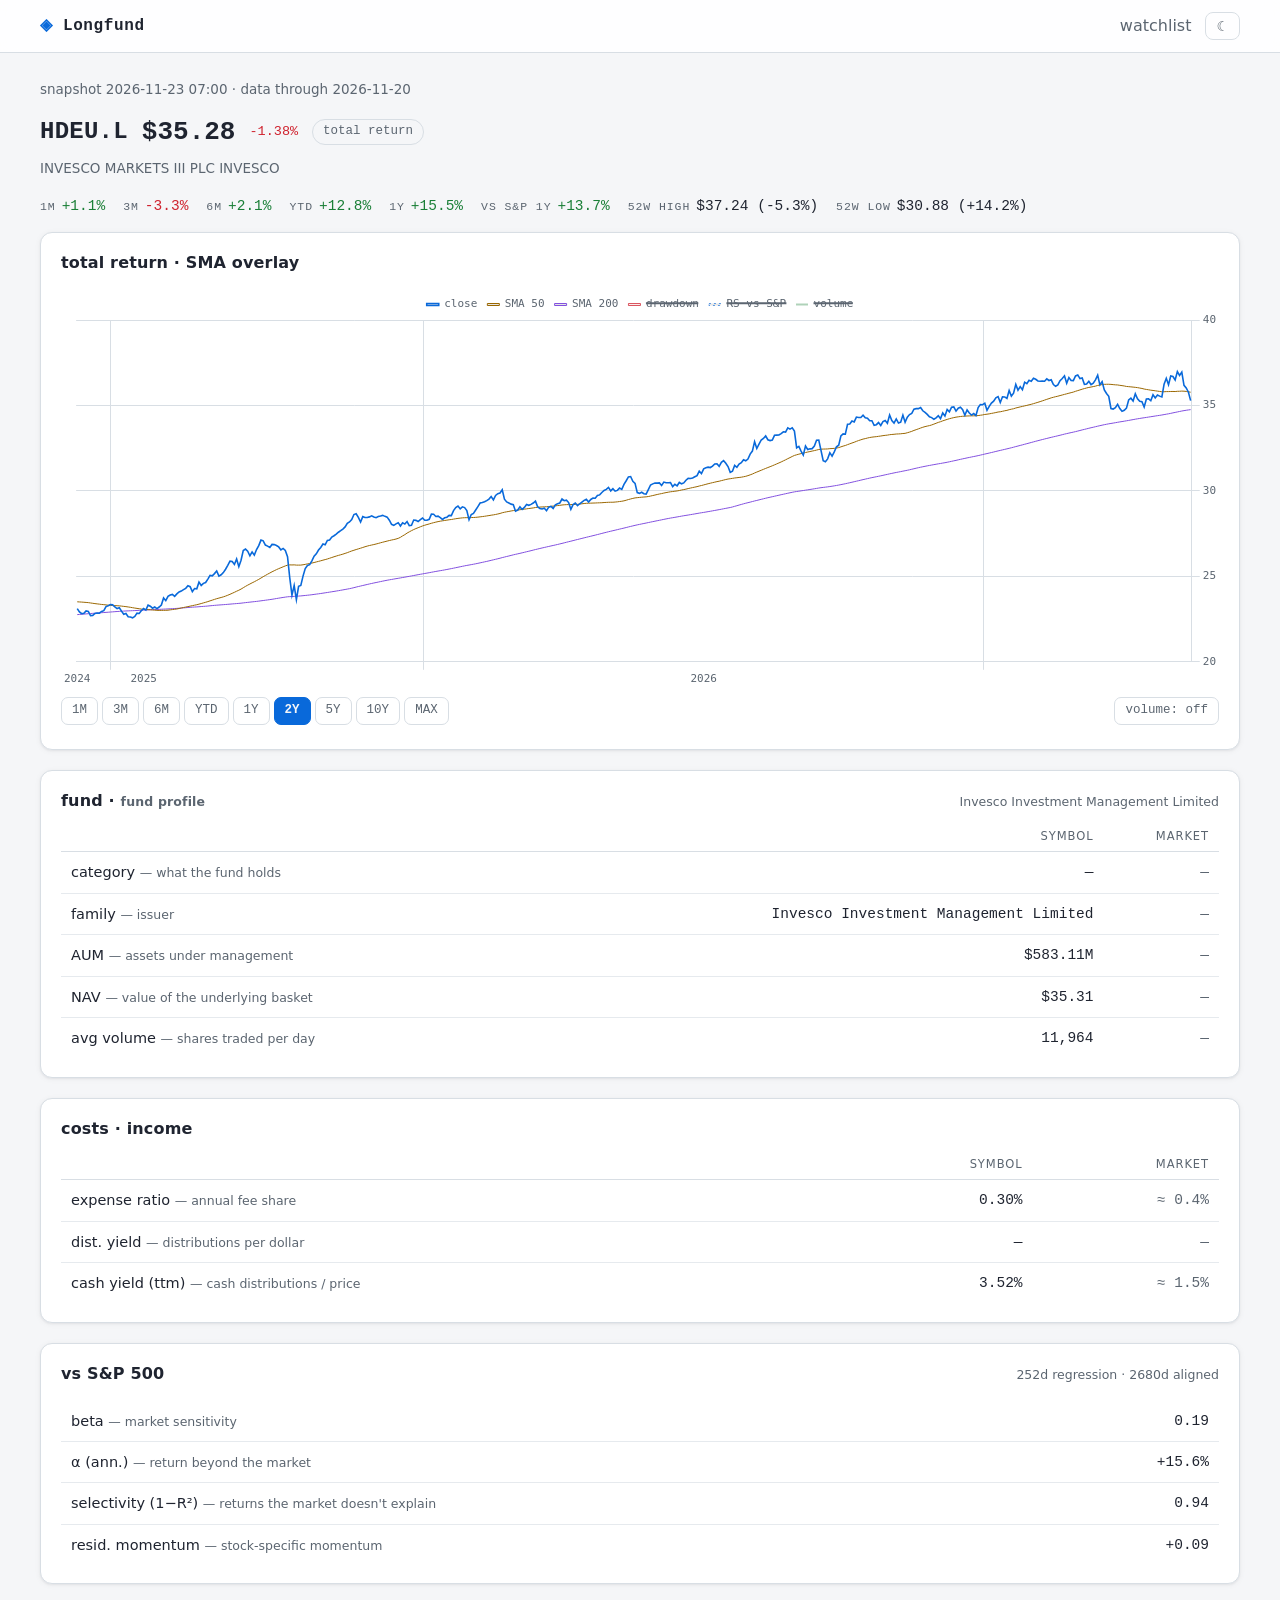
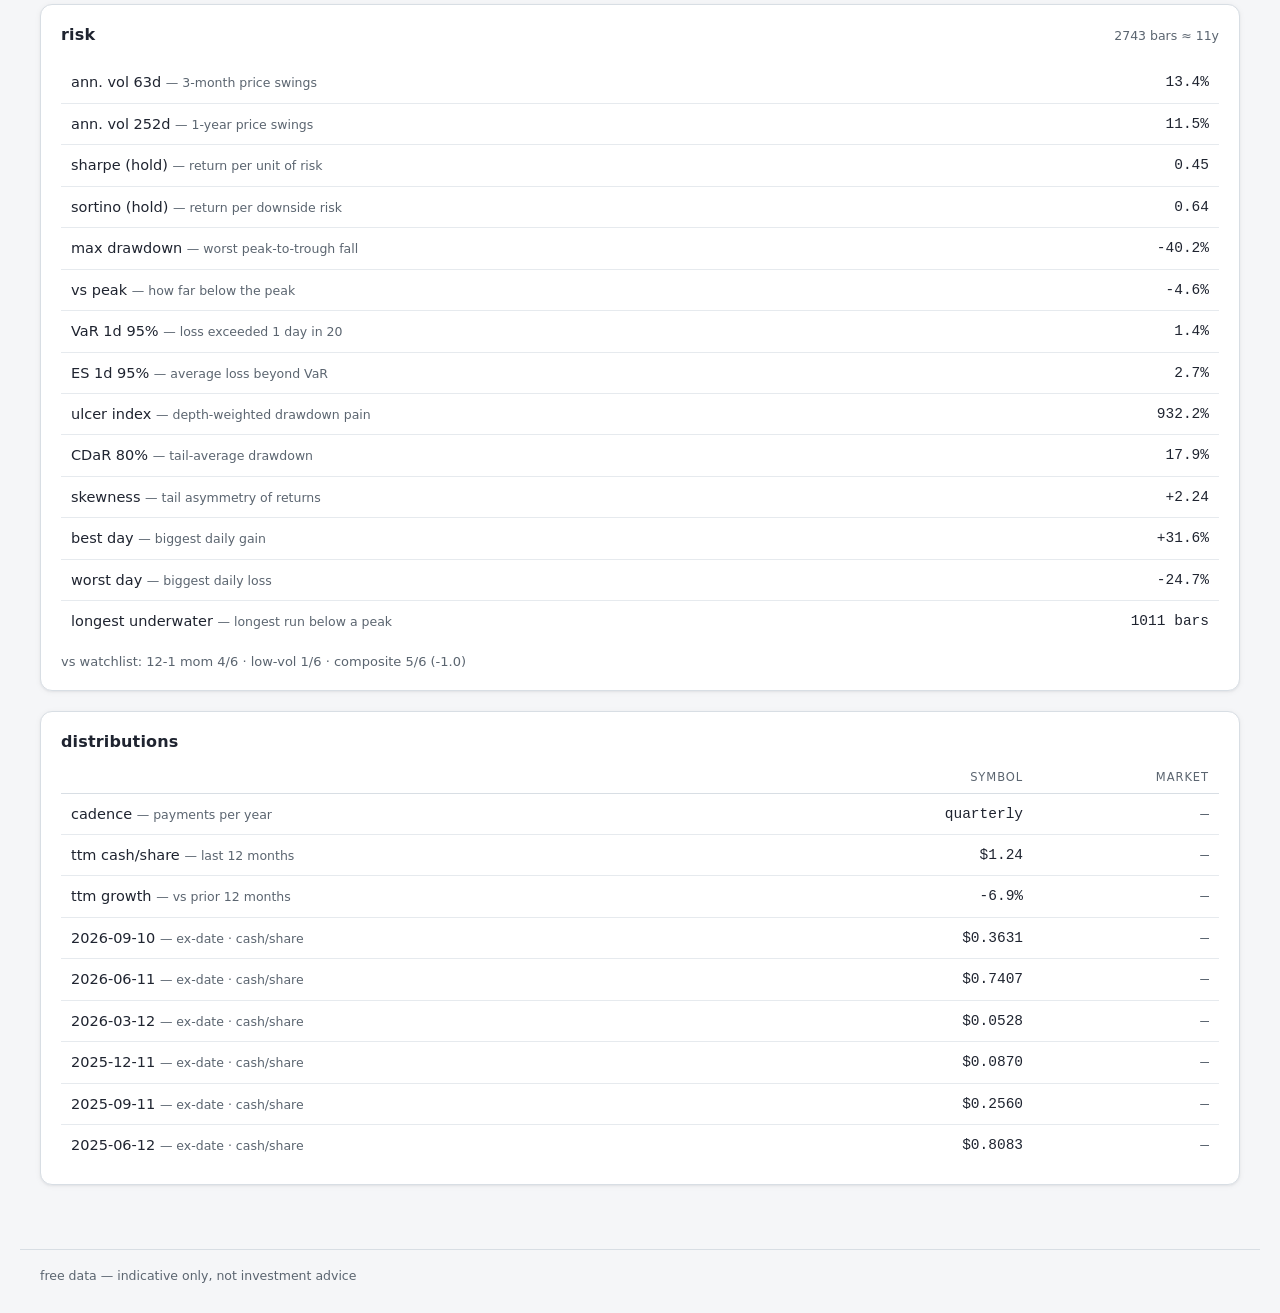
==== commit f474d4fc: "deploy: 5321535dc3578040284b590253cf38efc5ad1ca1" ====
--- a/HDEU.L.html
+++ b/HDEU.L.html
@@ -347,7 +347,7 @@
   </header>
   <main class="shell">
     
-<div class="crumb muted">snapshot 2026-11-22 06:08 · data through 2026-11-20</div>
+<div class="crumb muted">snapshot 2026-11-23 07:00 · data through 2026-11-20</div>
 
 <div class="sym-head">
   <h2>HDEU.L</h2>
@@ -645,7 +645,7 @@
   }
 </script>
 <script>
-  const payload = {"closes": [16.3951, 16.1626, 16.0123, 15.9916, 16.1208, 16.1768, 15.6032, 15.3743, 15.5554, 11.7061, 11.957, 15.7328, 15.7328, 15.8869, 15.8869, 16.0902, 16.0722, 15.7508, 15.4278, 15.5278, 15.4491, 14.9261, 14.6425, 14.7802, 14.2408, 14.2408, 14.9196, 14.9196, 15.3032, 15.3032, 15.3032, 15.5196, 15.5196, 14.9704, 15.2803, 15.4934, 15.5656, 15.8541, 15.9279, 15.9344, 15.9344, 15.8951, 15.782, 15.782, 16.0344, 16.1787, 16.3328, 16.3328, 16.2837, 16.3148, 16.3148, 16.3148, 16.3787, 16.3099, 16.0738, 16.0738, 16.3869, 16.202, 15.9918, 16.0033, 15.7554, 15.7619, 15.5978, 15.8933, 15.9869, 15.9869, 16.3514, 16.4236, 16.4236, 16.4318, 16.6289, 16.6256, 16.7865, 16.7306, 16.4926, 16.7175, 16.8324, 16.7077, 16.6059, 16.3251, 16.1987, 16.1675, 16.2479, 16.2085, 16.3317, 16.1281, 16.1412, 16.1872, 16.156, 16.1938, 16.1938, 16.1346, 16.1346, 16.2447, 16.5369, 16.7668, 16.8554, 16.8554, 16.8554, 16.642, 16.6026, 16.4844, 16.6026, 16.7339, 16.6551, 16.5894, 16.0903, 15.8145, 15.5781, 15.6175, 15.4795, 15.6897, 16.1773, 16.2135, 16.2775, 16.4318, 15.271, 14.8753, 15.1446, 15.5452, 15.6189, 15.7785, 15.6676, 15.6676, 15.1065, 15.256, 15.5802, 15.7869, 15.9784, 16.007, 16.1145, 16.0238, 16.0238, 15.9918, 16.1212, 16.0775, 16.1044, 16.1363, 16.1834, 16.2825, 16.1414, 16.2623, 16.259, 15.9532, 15.9801, 15.9818, 16.2472, 16.3497, 16.5462, 16.5597, 16.6319, 16.6521, 16.6638, 16.6638, 16.3245, 16.4421, 16.4421, 16.3228, 16.4858, 16.4841, 16.39, 16.4706, 16.511, 16.5076, 16.511, 16.7865, 16.8285, 16.8133, 16.8604, 16.8873, 16.7596, 16.5362, 16.353, 16.3295, 16.39, 16.2758, 16.4639, 16.4656, 16.5782, 16.8285, 16.8285, 16.5513, 16.4975, 16.6034, 16.6314, 16.6652, 16.6381, 16.721, 16.6652, 16.6466, 16.4741, 16.6348, 16.579, 16.5959, 16.4927, 16.7379, 16.6534, 16.8918, 16.9408, 16.9526, 16.9594, 17.0135, 17.044, 17.0947, 17.0778, 17.1082, 17.0372, 16.8512, 16.6567, 16.6398, 16.4961, 16.6787, 16.7142, 16.814, 16.7311, 16.5739, 16.5316, 16.6178, 16.557, 16.6212, 16.4978, 16.5621, 16.6956, 16.6703, 16.6787, 16.7092, 16.5807, 16.6601, 16.7125, 16.6364, 16.6128, 16.7413, 17.0034, 17.1319, 17.3077, 17.4024, 17.4464, 17.6662, 17.5783, 17.5783, 17.6222, 17.7, 17.8048, 17.815, 17.7, 17.8015, 17.8826, 17.8486, 17.852, 18.0553, 18.0452, 18.0757, 18.1096, 18.0214, 17.9706, 17.9028, 17.8486, 17.9638, 17.9435, 17.9265, 17.8588, 17.9096, 17.835, 17.7503, 17.7062, 17.8181, 17.6995, 17.6283, 17.4147, 17.391, 17.3876, 17.4486, 17.5164, 17.3605, 17.4046, 17.5097, 17.6723, 17.6588, 17.7503, 17.7503, 17.7672, 17.7639, 17.774, 17.8249, 17.8418, 17.8486, 17.8621, 17.774, 17.7672, 17.8249, 18.0248, 18.0825, 18.0553, 18.0587, 18.0147, 17.9977, 18.1604, 18.1367, 18.1231, 18.0181, 18.0587, 18.2316, 18.3129, 18.2757, 18.2384, 18.1604, 18.2824, 18.2994, 18.296, 18.4587, 18.4994, 18.581, 18.7373, 18.6863, 18.7101, 18.7033, 18.7033, 18.7441, 18.7237, 18.7033, 18.7576, 18.7203, 18.6286, 18.5742, 18.5674, 18.5029, 18.9478, 18.9105, 18.8935, 18.829, 18.778, 18.9478, 18.9818, 19.2365, 19.3384, 19.3316, 19.4097, 19.3554, 19.1924, 19.3214, 19.3282, 19.4165, 19.2026, 19.1041, 19.2875, 19.3893, 19.4777, 19.4301, 19.4437, 19.5116, 19.4912, 19.5048, 19.6543, 19.678, 19.5999, 19.5728, 19.5728, 19.549, 19.5863, 19.4946, 19.5626, 19.5795, 19.4403, 19.498, 19.5795, 19.4709, 19.4165, 19.3893, 19.3011, 19.4131, 19.2026, 19.1686, 18.8645, 18.736, 18.9304, 18.92, 18.8575, 18.7569, 18.7569, 18.8645, 18.8263, 19.038, 19.1178, 19.1213, 19.1525, 19.0449, 19.1144, 19.1005, 18.9547, 18.9165, 18.9373, 19.1352, 19.1699, 19.0033, 19.0206, 19.1872, 19.163, 19.2393, 19.4198, 19.4094, 19.4684, 19.3226, 19.1803, 19.0068, 19.2532, 19.2532, 19.3261, 19.274, 19.1977, 19.0901, 19.2081, 19.1109, 19.1456, 19.0762, 18.7499, 18.9096, 18.9061, 19.0554, 18.9547, 18.9651, 18.9616, 18.9616, 18.9825, 19.2046, 19.2463, 19.2393, 19.2115, 19.1768, 19.2324, 19.2463, 19.2393, 19.2046, 19.1838, 19.2185, 19.1942, 19.281, 19.2616, 19.4046, 19.4081, 19.4534, 19.3418, 19.4708, 19.415, 19.4778, 19.4708, 19.5684, 19.5824, 19.5963, 19.5475, 19.565, 19.5545, 19.5405, 19.5684, 19.5405, 19.5754, 19.3976, 19.6765, 19.687, 19.7253, 19.8648, 19.8857, 19.9136, 19.8578, 19.8892, 19.8473, 19.8404, 19.7567, 19.68, 19.6382, 19.5894, 19.4325, 19.5336, 19.4499, 19.4499, 19.4813, 19.558, 19.5615, 19.5615, 19.5127, 19.6242, 19.7218, 19.7358, 19.565, 19.7637, 19.8194, 19.7985, 19.8473, 19.8752, 19.8752, 19.8752, 19.8752, 19.8752, 19.8752, 19.7672, 19.7672, 19.5928, 19.6486, 19.6486, 19.6486, 19.7051, 19.7051, 19.5095, 19.5095, 19.5095, 19.5095, 19.5095, 19.5095, 19.5095, 19.5095, 19.5095, 19.5095, 20.1663, 20.1663, 20.1663, 20.1663, 20.334, 20.334, 20.334, 20.1314, 20.1314, 20.1314, 19.9008, 19.9008, 19.9008, 19.9008, 19.9008, 19.9008, 19.2859, 19.2859, 19.2859, 19.2859, 18.9574, 18.9574, 18.9574, 18.9574, 19.2719, 19.3418, 19.3418, 19.3418, 19.3418, 19.6213, 19.6213, 19.6213, 19.6213, 18.9435, 18.9435, 18.9435, 18.9435, 18.9435, 18.9435, 18.9435, 18.9435, 18.9435, 18.9435, 18.9435, 18.9435, 19.188, 19.1391, 19.1391, 18.8037, 18.6762, 18.6762, 18.6762, 19.1506, 19.0769, 19.0769, 19.3963, 19.3542, 19.3542, 19.3542, 19.3542, 19.5718, 19.6192, 19.6192, 19.7473, 19.7473, 19.7561, 19.7895, 19.9106, 19.9106, 19.8597, 20.0685, 20.0685, 20.0685, 20.0685, 20.2458, 20.1141, 20.1141, 20.1141, 20.1141, 20.1141, 20.1141, 20.2247, 20.1931, 20.1931, 20.0773, 20.0159, 20.0159, 20.0159, 20.0159, 20.0159, 19.642, 19.1489, 19.1489, 19.1489, 19.1489, 19.1489, 19.1489, 19.5718, 19.6052, 19.6052, 19.6912, 19.6982, 19.6719, 19.6719, 19.6719, 19.6719, 19.6719, 19.6719, 19.3402, 19.528, 19.528, 19.528, 19.3542, 19.2065, 19.2908, 19.2908, 19.2908, 19.2908, 19.2908, 19.2908, 19.2908, 19.2908, 19.6654, 19.6994, 19.6994, 19.6994, 19.6994, 19.6994, 19.7227, 19.7424, 19.7424, 19.7424, 19.7424, 19.7424, 20.0238, 20.0579, 20.0579, 20.031, 19.8428, 19.8428, 19.8428, 19.8428, 20.0167, 20.0077, 20.0077, 19.6725, 19.5775, 19.5775, 19.5775, 19.5775, 19.5775, 19.522, 19.522, 19.4808, 19.479, 19.5793, 19.5955, 19.5955, 19.2926, 19.384, 19.384, 19.384, 19.384, 19.228, 19.4449, 19.3714, 19.3696, 19.3696, 19.3696, 19.5076, 19.513, 19.513, 19.513, 19.513, 19.513, 19.513, 19.7371, 19.7413, 19.4326, 19.3622, 19.3315, 19.4939, 19.4127, 19.3766, 19.1852, 19.2863, 19.2087, 18.7556, 18.5949, 18.6346, 18.8765, 18.8332, 18.7465, 18.7502, 18.6491, 18.4396, 18.3169, 18.3855, 18.1977, 18.4595, 18.4649, 18.6021, 18.6057, 18.7285, 18.7321, 18.6996, 18.8657, 18.8747, 18.9271, 18.8386, 18.9144, 18.8837, 18.7321, 18.7429, 18.687, 18.4252, 18.5768, 18.3963, 18.4396, 18.7628, 18.7249, 18.687, 18.6816, 18.6364, 18.8079, 18.6527, 18.5516, 17.9721, 18.1291, 17.7861, 18.028, 18.3024, 18.3437, 18.3075, 18.2134, 18.1265, 18.2749, 17.9781, 17.9166, 17.6704, 17.475, 17.7157, 17.8731, 17.7483, 17.7573, 18.1717, 18.2206, 18.3654, 18.4269, 18.4468, 18.4957, 18.4812, 18.5355, 18.7056, 18.6441, 18.9916, 18.9192, 18.845, 18.8794, 18.9644, 19.1001, 18.9861, 19.0893, 19.1182, 19.006, 19.0205, 18.9336, 19.1762, 19.2196, 18.883, 18.6459, 18.7907, 18.959, 18.9554, 18.8251, 19.0929, 19.1852, 19.1128, 19.2902, 19.2286, 19.2847, 19.368, 19.4223, 19.4313, 19.5797, 19.625, 19.6087, 19.5707, 19.558, 19.368, 19.2214, 19.377, 19.3933, 19.511, 19.6528, 19.7582, 19.9018, 19.9891, 19.8146, 19.7855, 19.4674, 19.3929, 19.3947, 19.522, 19.3802, 19.482, 19.731, 19.8455, 20.0527, 20.089, 20.0781, 19.9691, 19.9436, 19.9673, 20.0854, 20.1763, 20.2235, 20.2708, 20.3726, 20.4344, 20.3726, 20.2072, 20.1399, 20.2272, 20.2453, 20.2781, 20.3326, 20.1726, 20.1763, 19.8019, 19.751, 19.4111, 19.5147, 19.253, 19.3911, 19.4402, 19.6692, 19.6019, 19.4965, 19.6347, 19.5783, 19.2366, 19.3766, 19.4256, 19.1803, 19.2203, 19.1058, 19.0621, 19.342, 19.3493, 19.273, 19.4802, 19.5438, 19.6528, 19.5747, 19.5983, 19.4693, 19.4256, 19.7092, 19.7419, 19.6458, 19.6495, 19.5377, 19.4668, 19.5116, 19.519, 19.6365, 19.7707, 19.8695, 20.0037, 20.1136, 20.0391, 19.9272, 19.8415, 19.7949, 19.8154, 19.8415, 19.9067, 19.8993, 19.7744, 19.7054, 19.629, 19.5787, 19.8695, 19.9515, 19.9366, 19.8583, 19.8918, 19.4985, 19.5228, 19.6066, 19.2469, 18.9468, 18.8685, 18.8368, 19.0214, 18.7846, 18.684, 18.8667, 18.4846, 18.397, 18.712, 18.889, 18.6709, 18.8126, 18.8275, 18.7008, 18.8163, 18.8033, 18.9524, 19.0065, 19.0419, 18.9561, 19.1407, 19.437, 19.4258, 19.5955, 19.834, 19.8657, 19.972, 20.1546, 20.1043, 19.9384, 19.9887, 20.1028, 20.1818, 19.9562, 19.9656, 19.804, 19.8679, 19.9562, 20.0728, 19.9449, 19.4769, 19.4337, 19.5126, 19.71, 19.4957, 19.5483, 19.757, 20.0803, 20.0352, 20.2795, 20.3134, 20.3228, 20.2833, 20.4261, 20.4825, 20.6122, 20.5746, 20.6066, 20.6536, 20.6197, 20.5239, 20.5709, 20.5953, 20.8227, 20.9449, 20.9224, 21.0276, 21.0069, 21.0408, 21.0878, 20.8829, 20.7851, 20.8923, 21.0182, 20.9863, 20.9506, 20.896, 20.9468, 20.9919, 20.9468, 20.9712, 20.9224, 20.866, 20.5633, 20.3961, 20.6348, 20.6273, 20.787, 20.7306, 20.6705, 20.7062, 20.805, 20.8389, 20.9992, 20.9841, 20.9765, 20.9765, 21.1047, 21.067, 21.0821, 21.0934, 20.9313, 20.8559, 21.1123, 20.9954, 20.8974, 20.9652, 20.969, 21.0142, 21.0218, 20.969, 21.0369, 20.9313, 20.9973, 21.116, 21.1236, 20.9633, 20.8879, 20.7937, 20.8729, 20.5034, 20.7786, 20.8352, 20.6316, 20.4506, 20.443, 20.6617, 20.8766, 20.9615, 20.9124, 20.9124, 21.0557, 21.1801, 21.1801, 21.1877, 21.3196, 21.2593, 21.3272, 21.1971, 20.9973, 20.1848, 19.7945, 19.8549, 19.1969, 19.9114, 18.3938, 18.4353, 18.6069, 18.2374, 17.6266, 15.945, 15.6961, 15.5604, 13.5788, 13.5592, 12.7442, 13.2572, 13.0915, 13.2376, 13.4661, 13.1619, 14.2599, 14.5762, 14.7063, 14.166, 14.1312, 14.384, 13.8709, 14.1274, 13.827, 14.3196, 14.8107, 14.7555, 15.1354, 15.0029, 14.3507, 14.2273, 14.5429, 14.4672, 14.0276, 14.2954, 14.5671, 14.3552, 14.667, 15.0812, 15.6541, 15.3518, 14.9833, 14.7494, 15.0483, 14.7933, 14.9356, 14.9257, 15.04, 14.6707, 14.4437, 14.4627, 15.197, 14.8017, 14.8993, 14.7003, 14.7661, 15.5462, 15.9, 16.0702, 15.5879, 16.0286, 16.494, 17.1315, 17.1012, 17.7709, 17.8825, 17.4323, 17.1221, 16.1629, 16.231, 16.1819, 16.6605, 16.6132, 16.4949, 16.4911, 16.2805, 16.4988, 16.0603, 16.1408, 16.0335, 16.1599, 16.1025, 16.1025, 16.4796, 16.3571, 16.627, 16.5064, 16.4069, 16.2154, 16.359, 16.5562, 16.5543, 16.6615, 16.6615, 16.6404, 16.7553, 16.8012, 16.7381, 16.6711, 16.5083, 16.3418, 16.3858, 16.2939, 15.8249, 15.8421, 16.0699, 16.0986, 16.1829, 16.0623, 16.0948, 16.2365, 16.5045, 16.6998, 16.6232, 16.4452, 16.3973, 16.2767, 16.3858, 16.2556, 16.1867, 16.5217, 16.4624, 16.5275, 16.3935, 16.3743, 16.1752, 16.2824, 16.2403, 16.1369, 16.382, 16.1924, 16.5294, 16.4203, 16.4356, 16.3973, 16.47, 16.5083, 16.4541, 16.2799, 15.7302, 15.8038, 15.7728, 15.6489, 15.5522, 15.9296, 15.7767, 15.8425, 15.7728, 15.7922, 16.0883, 16.1309, 15.978, 16.1425, 16.1173, 16.2354, 16.1502, 16.1986, 15.8599, 15.8754, 15.856, 15.8754, 15.6083, 15.6064, 15.7244, 15.5146, 15.3172, 14.8511, 14.7814, 14.9022, 15.1747, 15.4364, 15.6141, 15.6567, 15.6199, 16.3999, 16.7503, 16.7948, 16.7638, 16.8296, 17.0619, 17.0483, 17.1025, 16.9883, 17.0329, 17.029, 17.2187, 17.3116, 17.3077, 17.3871, 17.2303, 17.2342, 17.1954, 17.1025, 17.2245, 17.1858, 17.149, 17.1838, 17.159, 16.9535, 17.0175, 16.9574, 17.0756, 17.1358, 17.0388, 16.5948, 16.748, 16.9923, 17.0446, 17.1862, 17.1164, 17.0582, 17.2327, 17.1513, 17.5526, 17.6418, 17.6263, 17.5468, 17.5119, 17.6883, 17.6651, 17.51, 17.541, 17.5138, 17.5526, 17.4983, 17.3529, 17.254, 17.477, 17.3645, 17.3529, 17.1028, 17.2424, 17.3704, 17.5875, 17.6457, 17.6883, 17.7523, 17.5991, 17.6612, 17.7426, 17.7833, 17.954, 17.8861, 17.8299, 17.6399, 17.7038, 17.6728, 17.5972, 17.6883, 17.7077, 17.3626, 17.6185, 17.6728, 17.6205, 17.6961, 17.6612, 18.0121, 18.0528, 18.2254, 18.303, 18.3146, 18.3379, 18.3921, 18.3437, 18.3958, 18.3725, 18.3764, 18.4833, 18.5202, 18.5533, 18.7185, 18.8487, 18.8915, 18.8332, 18.872, 18.9148, 18.9576, 18.977, 18.8876, 18.837, 18.7943, 18.7515, 18.734, 18.872, 18.9809, 18.7573, 18.8021, 18.8992, 18.8487, 18.8876, 18.8293, 18.8779, 18.8176, 18.8254, 18.7612, 19.0003, 19.0781, 19.1655, 19.2938, 18.9906, 19.1111, 19.1033, 19.2861, 19.3755, 19.3988, 19.1772, 19.321, 19.4143, 19.5096, 19.3949, 19.3424, 19.3424, 19.4396, 19.3968, 19.4338, 19.4649, 19.5154, 19.6107, 19.6359, 19.6534, 19.634, 19.6884, 19.8186, 19.8342, 19.9003, 19.7395, 19.504, 19.5753, 19.5535, 19.326, 19.4269, 19.4407, 19.3279, 19.3596, 19.1993, 19.3418, 19.3814, 19.4704, 19.3418, 19.506, 19.2468, 19.4625, 19.6366, 19.6406, 19.597, 19.4843, 19.5179, 19.0905, 19.1914, 19.4546, 19.5595, 19.7553, 19.7712, 19.7514, 19.8385, 19.8226, 19.7633, 19.8147, 19.88, 19.9097, 19.9255, 19.9967, 20.0838, 20.0897, 20.1511, 20.248, 20.3173, 20.2856, 20.2757, 20.4162, 20.3094, 20.3707, 20.4538, 20.3668, 20.254, 20.1412, 20.163, 20.0996, 20.252, 20.248, 20.1392, 20.1709, 20.1135, 20.064, 20.0403, 19.8226, 19.977, 19.9216, 19.7474, 19.7634, 19.5912, 19.365, 19.5092, 19.6613, 19.8074, 19.6913, 19.8074, 19.5772, 19.6373, 19.6373, 19.5272, 19.5732, 19.7454, 19.5372, 19.7514, 19.7594, 19.6733, 19.7033, 19.7154, 19.8795, 19.9115, 19.8315, 19.8935, 19.9876, 19.9636, 20.0957, 20.0557, 20.1638, 20.1838, 20.1157, 20.0016, 20.1598, 20.1998, 20.2559, 20.2719, 20.338, 20.2499, 20.1918, 20.3119, 20.2899, 20.2859, 20.384, 20.364, 20.354, 20.2479, 20.0997, 20.2999, 20.1918, 20.2399, 20.32, 19.7053, 19.8114, 19.7534, 19.9836, 19.7734, 19.6833, 20.0777, 20.2078, 20.0837, 20.0156, 20.0177, 19.9736, 19.9576, 19.9896, 20.1733, 20.133, 19.9038, 20.1451, 20.1914, 20.3804, 20.4408, 20.5856, 20.6077, 20.5252, 20.8994, 20.9074, 20.7545, 20.7465, 20.7586, 20.8732, 20.9356, 21.01, 20.9818, 21.0643, 21.014, 20.9858, 21.0059, 20.6741, 20.2899, 20.5051, 20.7103, 20.9738, 20.8631, 20.8249, 20.8973, 21.0462, 20.9154, 20.6379, 20.65, 20.7264, 21.0341, 21.0884, 20.9215, 20.5071, 20.7405, 20.8189, 20.6962, 20.7344, 20.4005, 20.2256, 20.2497, 19.5317, 20.1894, 20.0325, 19.4552, 19.5437, 19.1475, 18.4295, 18.1942, 18.4214, 19.2018, 18.9283, 19.1918, 19.4311, 19.4573, 19.7127, 19.7397, 19.5741, 19.7316, 19.8185, 19.5862, 19.5862, 19.6912, 19.8629, 20.1295, 20.0346, 19.9619, 20.0205, 19.9195, 19.9195, 19.8084, 19.7417, 20.0952, 20.1073, 20.0891, 20.1214, 20.2548, 20.1336, 20.3638, 20.4668, 20.178, 19.9639, 19.9336, 19.9639, 20.0709, 20.0891, 20.1315, 20.0629, 19.9477, 19.7134, 19.3236, 19.4892, 19.7983, 19.6266, 19.8528, 19.9578, 20.2002, 20.0992, 19.8851, 20.0285, 20.2992, 20.1295, 20.3719, 20.5416, 20.5133, 20.5294, 20.3578, 20.2224, 20.4709, 20.4082, 20.2346, 20.0366, 19.4771, 19.0752, 18.9621, 19.2287, 18.704, 18.6998, 18.8119, 18.731, 18.5338, 18.2328, 18.5919, 18.6334, 18.8617, 18.6189, 18.3429, 18.4362, 18.5006, 18.0129, 18.0606, 18.4093, 18.5359, 18.3429, 18.3844, 18.2079, 17.8261, 18.0751, 18.1996, 18.4902, 18.3345, 18.2162, 18.3013, 18.4279, 18.3221, 18.401, 18.5006, 18.7953, 18.7517, 18.7123, 18.7413, 18.7413, 18.7745, 18.9842, 18.9862, 19.1647, 19.144, 19.2394, 19.2021, 19.3474, 19.1232, 19.1606, 19.0153, 18.7642, 18.7828, 18.7393, 18.7725, 18.511, 18.3595, 18.1851, 17.9568, 18.3263, 18.0834, 18.0772, 18.1104, 18.0606, 18.3429, 18.6749, 18.4695, 18.2412, 18.1716, 17.9767, 17.6309, 17.7043, 17.5199, 17.0505, 16.8996, 16.7253, 16.6595, 16.31, 16.5715, 16.82, 17.2286, 16.9353, 16.724, 16.538, 16.5966, 16.3955, 16.2412, 16.3904, 16.3904, 16.996, 17.1427, 17.1364, 17.1532, 17.0673, 17.3711, 17.5534, 17.5911, 17.8887, 17.8614, 18.0102, 18.1192, 18.0668, 17.9369, 18.3455, 18.4607, 18.6158, 18.6493, 19.0097, 19.0705, 19.1585, 19.1459, 19.0391, 18.8924, 19.0852, 19.0328, 19.1396, 19.081, 19.2381, 19.213, 18.9741, 18.9259, 18.9091, 19.0642, 19.0956, 19.0663, 18.9992, 18.907, 18.7981, 18.9657, 18.8484, 19.0055, 19.0181, 18.6104, 18.3618, 18.5008, 18.4356, 18.7515, 18.6272, 18.6862, 18.5998, 18.7662, 18.6925, 19.0211, 19.3475, 19.2991, 19.5266, 19.6403, 19.575, 19.7056, 19.9583, 19.8572, 20.0089, 19.9289, 19.8783, 19.6508, 19.7561, 19.8846, 19.9036, 19.8509, 19.9078, 19.9562, 19.9394, 19.8951, 20.0089, 20.3522, 20.1984, 20.051, 20.0826, 20.2048, 20.2869, 20.1563, 20.2195, 20.308, 20.3543, 20.4554, 20.468, 20.4891, 20.4133, 20.2406, 20.3269, 20.2069, 20.3648, 20.3038, 20.1584, 20.209, 20.3817, 20.4238, 20.3059, 20.3733, 20.1963, 19.9204, 19.5097, 19.7056, 19.1832, 19.2372, 18.9303, 19.216, 19.5589, 19.3874, 19.3282, 18.9578, 19.144, 19.0869, 19.3155, 19.6012, 19.688, 19.7197, 19.7409, 19.7113, 20.0012, 20.0901, 20.1367, 20.1282, 20.1536, 20.1769, 20.2468, 20.3441, 20.2425, 20.2425, 20.27, 20.1473, 20.2108, 20.3081, 20.3357, 20.0118, 20.1304, 20.0245, 20.3166, 20.2552, 20.2129, 20.1917, 20.2764, 20.323, 20.2658, 20.1452, 20.196, 20.287, 20.2722, 20.3611, 20.0838, 19.906, 20.033, 19.9589, 19.6943, 19.8806, 20.2404, 20.1896, 20.2764, 20.2595, 20.27, 20.2806, 20.2404, 20.2616, 20.3928, 20.2067, 20.2784, 20.0785, 19.972, 19.8004, 19.6092, 19.5092, 19.557, 19.6678, 19.7808, 19.8221, 20.0437, 20.1632, 20.1762, 20.0481, 19.5983, 19.6809, 19.6722, 19.8134, 20.1067, 20.1654, 20.0893, 20.0502, 20.0959, 20.1632, 20.3023, 20.2849, 20.3609, 20.4196, 20.3957, 20.5891, 20.6782, 20.6086, 20.4066, 20.0198, 19.8851, 20.0915, 20.0763, 19.859, 19.9916, 20.1871, 19.985, 19.9829, 19.7569, 19.7634, 19.62, 19.5505, 19.5809, 19.6678, 19.7113, 19.6896, 19.7482, 20.2327, 20.2132, 20.2088, 20.1437, 20.0394, 19.9829, 19.9459, 19.909, 19.9633, 20.1545, 20.1784, 20.1741, 20.3893, 20.4421, 20.2244, 20.3409, 20.5719, 20.2815, 20.1738, 19.9296, 19.857, 19.5469, 19.6129, 19.7207, 19.4369, 19.1994, 19.1994, 19.2478, 19.4083, 19.3578, 19.6767, 19.7383, 19.6767, 19.4875, 19.5843, 19.5271, 19.3952, 19.3952, 18.9421, 18.8475, 18.8695, 18.8431, 18.7639, 18.7331, 18.8167, 18.9816, 19.1092, 19.4545, 19.6459, 19.5491, 19.4567, 19.4765, 19.6459, 19.5227, 19.6503, 19.9296, 19.9428, 19.8636, 20.044, 20.0748, 19.923, 19.9626, 20.011, 20.1144, 20.066, 20.0704, 20.1672, 20.3475, 20.4729, 20.5103, 20.6577, 20.8226, 20.805, 20.9304, 20.9304, 20.8138, 20.8204, 21.0606, 21.0628, 20.981, 20.9965, 21.0517, 20.9722, 21.0164, 21.1313, 21.0341, 21.0606, 21.18, 20.9943, 21.2375, 21.2861, 21.3237, 21.3215, 21.2043, 21.1136, 21.191, 21.2419, 21.1844, 20.9191, 20.9324, 20.8483, 20.981, 20.992, 21.1623, 21.1335, 21.2529, 21.1402, 21.2087, 21.2728, 21.0473, 21.0075, 20.8616, 20.9324, 20.7688, 20.7245, 20.5941, 20.8218, 20.6847, 20.7201, 20.8528, 20.9545, 20.9213, 20.9722, 21.0938, 21.2485, 21.3436, 21.2242, 21.2839, 21.2198, 21.2397, 21.2905, 21.2596, 21.3016, 21.3988, 21.4674, 21.5094, 21.4608, 21.5779, 21.5956, 21.4246, 21.5133, 21.5333, 21.6887, 21.7086, 21.7708, 21.8374, 21.9483, 22.1103, 22.2413, 22.3212, 22.2479, 22.3966, 22.5808, 22.3078, 22.4676, 22.4232, 22.3544, 22.2191, 22.2812, 22.2612, 21.9838, 22.137, 22.3101, 22.3589, 22.6008, 22.7428, 22.5675, 22.3944, 22.5719, 22.7428, 22.5053, 22.4055, 22.6097, 22.6895, 23.069, 23.0579, 23.129, 23.3109, 23.3509, 23.5107, 23.6172, 23.5817, 23.6483, 23.6838, 23.4885, 23.4796, 23.362, 23.3598, 23.5595, 23.2754, 23.4663, 23.5195, 23.6993, 23.5506, 23.5417, 23.595, 23.4707, 23.2599, 22.9825, 23.0357, 22.5882, 22.2561, 22.3152, 22.4494, 22.4153, 22.6837, 22.5381, 22.8565, 22.6518, 22.4608, 22.3425, 22.2993, 22.6336, 22.4926, 22.7337, 22.9066, 22.8474, 22.8019, 22.5381, 22.8451, 23.0248, 23.1067, 22.9179, 22.8679, 22.9748, 23.2204, 22.9953, 23.2841, 23.2068, 23.1408, 23.1203, 23.1749, 23.1454, 23.3046, 23.2341, 22.811, 22.4904, 21.9309, 21.8536, 22.4085, 22.3812, 22.3698, 22.3766, 22.5199, 22.6427, 22.9316, 22.9816, 23.2045, 23.0544, 23.1635, 23.1454, 23.366, 23.4615, 23.5252, 23.5456, 23.6093, 23.723, 23.4979, 23.4114, 23.6662, 23.3159, 23.5001, 23.3137, 23.2386, 23.3185, 23.4776, 23.5537, 23.6921, 23.6552, 23.7728, 23.6298, 23.6344, 23.7958, 23.669, 23.9111, 24.1302, 23.8719, 23.6898, 23.6091, 23.3785, 23.5929, 23.639, 23.5491, 23.6344, 23.5629, 23.616, 23.7566, 23.7589, 23.7774, 23.8581, 23.948, 23.8051, 23.6852, 23.6298, 23.6898, 23.639, 23.7912, 23.6021, 23.4384, 23.2724, 23.5699, 23.5214, 23.4546, 22.9749, 23.1294, 22.9518, 23.1179, 22.6567, 22.5944, 22.8273, 23.0187, 23.111, 22.9196, 22.8135, 22.8388, 22.9772, 22.9495, 22.7051, 22.712, 22.825, 22.8527, 22.8412, 22.9472, 22.991, 23.2332, 23.2793, 23.3439, 23.3346, 23.2078, 23.116, 23.1624, 22.963, 22.7799, 22.8263, 22.6408, 22.6222, 22.5736, 22.6524, 22.8471, 22.8263, 22.9978, 23.1184, 23.0233, 23.3131, 23.2505, 23.1369, 23.2065, 23.1137, 23.2065, 23.3224, 23.7374, 23.5774, 23.8278, 23.9089, 23.9414, 23.8324, 23.9738, 24.0851, 24.1361, 24.2219, 24.2961, 24.4514, 24.3934, 24.1037, 24.2845, 24.2683, 24.6601, 24.4699, 24.5905, 24.6369, 24.8386, 25.0542, 25.0263, 25.1608, 25.3115, 25.0148, 25.0913, 25.2188, 25.4181, 25.6361, 25.8911, 25.8679, 25.694, 26.014, 25.5642, 25.9421, 26.5124, 26.5935, 26.4683, 26.2041, 26.4266, 26.2409, 26.5671, 26.7977, 27.1215, 27.0796, 26.8327, 26.7698, 26.6882, 26.8676, 26.8583, 26.807, 26.7208, 26.5415, 26.6323, 26.5112, 26.1547, 24.92, 23.8997, 24.4611, 23.6341, 24.4192, 24.4704, 25.0132, 25.4559, 25.6376, 25.6842, 25.9078, 26.178, 26.3155, 26.5415, 26.6929, 26.8909, 26.842, 27.0982, 27.1309, 27.3009, 27.3778, 27.4663, 27.5805, 27.6713, 27.7692, 27.8926, 28.1, 28.1815, 28.3166, 28.6172, 28.6614, 28.4494, 28.1769, 28.4937, 28.4401, 28.4424, 28.4797, 28.5426, 28.4727, 28.4308, 28.4984, 28.531, 28.5682, 28.51, 28.4657, 28.287, 28.0453, 27.9831, 28.074, 28.1411, 27.9448, 28.1315, 28.0573, 28.2057, 27.9664, 27.9855, 28.2942, 28.2751, 28.2104, 28.3229, 28.4138, 28.2822, 28.2798, 28.3349, 28.6436, 28.634, 28.5024, 28.5239, 28.4306, 28.3325, 28.4282, 28.4593, 28.567, 28.555, 28.847, 29.0264, 29.1102, 28.9547, 29.0671, 29.024, 28.8518, 28.3109, 28.6196, 28.6842, 28.8805, 29.0839, 29.2921, 29.3256, 29.3686, 29.4308, 29.5218, 29.6678, 29.4763, 29.7348, 29.84, 29.8735, 30.0674, 29.5146, 29.3567, 29.2921, 29.2251, 29.1963, 28.8111, 28.8805, 29.0647, 28.9164, 29.0312, 29.2011, 29.1557, 29.2121, 29.2917, 29.4027, 29.0697, 28.9708, 28.9418, 28.9828, 28.8429, 29.048, 29.089, 28.9756, 29.1831, 29.2459, 29.2917, 29.5234, 29.4244, 29.4558, 29.3183, 28.9249, 29.1952, 29.2869, 29.1373, 29.2483, 29.3496, 29.4486, 29.5113, 29.3545, 29.4993, 29.5765, 29.5741, 29.7285, 29.7657, 29.9095, 30.0229, 30.0881, 30.2039, 30.0012, 30.1315, 29.9843, 30.0302, 30.1653, 30.0881, 30.3825, 30.5949, 30.8193, 30.841, 30.5587, 30.4404, 29.8999, 29.8564, 29.9216, 29.8371, 29.8081, 30.0784, 30.3439, 30.4115, 30.4597, 30.4549, 30.4694, 30.3149, 30.5152, 30.4742, 30.4742, 30.4863, 30.2522, 30.3896, 30.2977, 30.4937, 30.4138, 30.4671, 30.6268, 30.7381, 30.7284, 30.7575, 30.8276, 30.8954, 31.1567, 31.0164, 31.2898, 31.3528, 31.3915, 31.3673, 31.4544, 31.5754, 31.5851, 31.435, 31.6674, 31.7666, 31.6214, 31.4229, 31.0841, 31.1495, 31.4907, 31.3794, 31.5657, 31.6528, 31.8271, 31.7617, 31.8609, 32.1513, 32.3304, 32.8822, 32.4804, 32.7321, 32.979, 33.0685, 33.2161, 32.9935, 32.9427, 32.9765, 33.2524, 33.2645, 33.2742, 33.354, 33.4605, 33.4436, 33.6928, 33.613, 33.6856, 33.5017, 32.5143, 32.6014, 32.3328, 32.0933, 32.6256, 32.4224, 32.4615, 32.4736, 32.6214, 32.9656, 32.9777, 32.3669, 31.7707, 31.7028, 31.8749, 32.2361, 32.0373, 32.2821, 32.5802, 32.6748, 33.2225, 33.3364, 33.3171, 33.8963, 33.9182, 34.0902, 34.0369, 34.3205, 34.2963, 34.2938, 34.4247, 34.2793, 34.2575, 34.1048, 34.1048, 33.8333, 33.8745, 33.9981, 33.826, 34.0539, 34.1169, 33.9618, 34.4441, 34.1121, 33.9666, 34.209, 33.969, 34.0248, 34.4368, 34.0224, 34.3181, 34.4659, 34.5386, 34.7786, 34.8149, 34.8149, 34.878, 34.6889, 34.592, 34.478, 34.335, 34.289, 34.1896, 34.272, 34.3981, 34.2284, 34.558, 34.3805, 34.7592, 34.6231, 34.8953, 34.9176, 34.6676, 34.8384, 34.8953, 34.7567, 34.43, 34.7344, 34.5538, 34.4374, 34.5241, 34.4102, 34.8755, 35.0488, 35.0438, 35.1329, 34.7221, 34.9498, 35.1379, 35.2518, 35.4498, 35.5191, 35.1676, 35.5092, 35.4968, 35.4102, 35.878, 35.5513, 35.7196, 36.2319, 35.8953, 36.1032, 35.925, 36.3606, 36.2715, 36.4745, 36.4102, 36.5859, 36.5314, 36.4324, 36.4126, 36.4225, 36.4176, 36.5562, 36.4597, 36.4993, 36.2245, 36.1206, 36.1973, 36.4473, 36.576, 36.7319, 36.2938, 36.6329, 36.4671, 36.4498, 36.727, 36.7864, 36.5686, 36.6032, 36.2344, 36.25, 36.415, 36.2225, 36.3025, 36.495, 36.77, 36.205, 36.3975, 35.9125, 35.6975, 35.535, 34.8225, 34.79, 34.8675, 35.0625, 34.82, 34.655, 34.72, 34.8425, 35.32, 35.425, 35.255, 35.68, 35.39, 35.24, 35.22, 34.905, 35.38, 35.3825, 35.275, 35.625, 35.44, 35.61, 35.545, 35.5, 36.245, 36.5875, 36.2175, 36.72, 36.6925, 36.49, 36.985, 36.76, 36.95, 36.18, 36.0275, 35.775, 35.28], "dates": ["2016-01-06", "2016-01-07", "2016-01-08", "2016-01-11", "2016-01-12", "2016-01-13", "2016-01-15", "2016-01-18", "2016-01-19", "2016-01-21", "2016-01-22", "2016-01-25", "2016-01-26", "2016-01-27", "2016-01-28", "2016-01-29", "2016-02-01", "2016-02-02", "2016-02-03", "2016-02-04", "2016-02-05", "2016-02-08", "2016-02-09", "2016-02-10", "2016-02-11", "2016-02-12", "2016-02-15", "2016-02-16", "2016-02-17", "2016-02-18", "2016-02-19", "2016-02-22", "2016-02-23", "2016-02-24", "2016-02-25", "2016-02-26", "2016-02-29", "2016-03-01", "2016-03-02", "2016-03-03", "2016-03-04", "2016-03-07", "2016-03-08", "2016-03-09", "2016-03-10", "2016-03-11", "2016-03-14", "2016-03-15", "2016-03-16", "2016-03-17", "2016-03-18", "2016-03-21", "2016-03-22", "2016-03-23", "2016-03-24", "2016-03-29", "2016-03-30", "2016-03-31", "2016-04-01", "2016-04-04", "2016-04-05", "2016-04-06", "2016-04-07", "2016-04-08", "2016-04-11", "2016-04-12", "2016-04-13", "2016-04-14", "2016-04-15", "2016-04-18", "2016-04-19", "2016-04-20", "2016-04-21", "2016-04-22", "2016-04-25", "2016-04-26", "2016-04-27", "2016-04-28", "2016-04-29", "2016-05-03", "2016-05-04", "2016-05-05", "2016-05-06", "2016-05-09", "2016-05-10", "2016-05-11", "2016-05-12", "2016-05-13", "2016-05-16", "2016-05-17", "2016-05-18", "2016-05-19", "2016-05-20", "2016-05-23", "2016-05-24", "2016-05-25", "2016-05-26", "2016-05-27", "2016-05-31", "2016-06-01", "2016-06-02", "2016-06-03", "2016-06-06", "2016-06-07", "2016-06-08", "2016-06-09", "2016-06-10", "2016-06-13", "2016-06-14", "2016-06-15", "2016-06-16", "2016-06-17", "2016-06-20", "2016-06-21", "2016-06-22", "2016-06-23", "2016-06-24", "2016-06-27", "2016-06-28", "2016-06-29", "2016-06-30", "2016-07-01", "2016-07-04", "2016-07-05", "2016-07-06", "2016-07-07", "2016-07-08", "2016-07-11", "2016-07-12", "2016-07-13", "2016-07-14", "2016-07-15", "2016-07-18", "2016-07-19", "2016-07-20", "2016-07-21", "2016-07-22", "2016-07-25", "2016-07-26", "2016-07-27", "2016-07-28", "2016-07-29", "2016-08-01", "2016-08-02", "2016-08-03", "2016-08-04", "2016-08-05", "2016-08-08", "2016-08-09", "2016-08-10", "2016-08-11", "2016-08-12", "2016-08-15", "2016-08-16", "2016-08-17", "2016-08-18", "2016-08-19", "2016-08-22", "2016-08-23", "2016-08-24", "2016-08-25", "2016-08-26", "2016-08-30", "2016-08-31", "2016-09-01", "2016-09-02", "2016-09-05", "2016-09-06", "2016-09-07", "2016-09-08", "2016-09-09", "2016-09-12", "2016-09-13", "2016-09-14", "2016-09-15", "2016-09-16", "2016-09-19", "2016-09-20", "2016-09-21", "2016-09-22", "2016-09-23", "2016-09-26", "2016-09-27", "2016-09-28", "2016-09-29", "2016-09-30", "2016-10-03", "2016-10-04", "2016-10-05", "2016-10-06", "2016-10-07", "2016-10-10", "2016-10-11", "2016-10-12", "2016-10-13", "2016-10-14", "2016-10-17", "2016-10-18", "2016-10-19", "2016-10-20", "2016-10-21", "2016-10-24", "2016-10-25", "2016-10-26", "2016-10-27", "2016-10-28", "2016-10-31", "2016-11-01", "2016-11-02", "2016-11-03", "2016-11-04", "2016-11-07", "2016-11-08", "2016-11-09", "2016-11-10", "2016-11-11", "2016-11-14", "2016-11-15", "2016-11-16", "2016-11-17", "2016-11-18", "2016-11-21", "2016-11-22", "2016-11-23", "2016-11-24", "2016-11-25", "2016-11-28", "2016-11-29", "2016-11-30", "2016-12-01", "2016-12-02", "2016-12-05", "2016-12-06", "2016-12-07", "2016-12-08", "2016-12-09", "2016-12-12", "2016-12-13", "2016-12-14", "2016-12-15", "2016-12-16", "2016-12-19", "2016-12-20", "2016-12-21", "2016-12-22", "2016-12-23", "2016-12-28", "2016-12-29", "2016-12-30", "2017-01-03", "2017-01-04", "2017-01-05", "2017-01-06", "2017-01-09", "2017-01-10", "2017-01-11", "2017-01-12", "2017-01-13", "2017-01-16", "2017-01-17", "2017-01-18", "2017-01-19", "2017-01-20", "2017-01-23", "2017-01-24", "2017-01-25", "2017-01-26", "2017-01-27", "2017-01-30", "2017-01-31", "2017-02-01", "2017-02-02", "2017-02-03", "2017-02-06", "2017-02-07", "2017-02-08", "2017-02-09", "2017-02-10", "2017-02-13", "2017-02-14", "2017-02-15", "2017-02-16", "2017-02-17", "2017-02-20", "2017-02-21", "2017-02-22", "2017-02-23", "2017-02-24", "2017-02-27", "2017-02-28", "2017-03-01", "2017-03-02", "2017-03-03", "2017-03-06", "2017-03-07", "2017-03-08", "2017-03-09", "2017-03-10", "2017-03-13", "2017-03-14", "2017-03-15", "2017-03-16", "2017-03-17", "2017-03-20", "2017-03-21", "2017-03-22", "2017-03-23", "2017-03-24", "2017-03-27", "2017-03-28", "2017-03-29", "2017-03-30", "2017-03-31", "2017-04-03", "2017-04-04", "2017-04-05", "2017-04-06", "2017-04-07", "2017-04-10", "2017-04-11", "2017-04-12", "2017-04-13", "2017-04-18", "2017-04-19", "2017-04-20", "2017-04-21", "2017-04-24", "2017-04-25", "2017-04-26", "2017-04-27", "2017-04-28", "2017-05-02", "2017-05-03", "2017-05-04", "2017-05-05", "2017-05-08", "2017-05-09", "2017-05-10", "2017-05-11", "2017-05-12", "2017-05-15", "2017-05-16", "2017-05-17", "2017-05-18", "2017-05-19", "2017-05-22", "2017-05-23", "2017-05-24", "2017-05-25", "2017-05-26", "2017-05-30", "2017-05-31", "2017-06-01", "2017-06-02", "2017-06-05", "2017-06-06", "2017-06-07", "2017-06-08", "2017-06-09", "2017-06-12", "2017-06-13", "2017-06-14", "2017-06-15", "2017-06-16", "2017-06-19", "2017-06-20", "2017-06-21", "2017-06-22", "2017-06-23", "2017-06-26", "2017-06-27", "2017-06-28", "2017-06-29", "2017-06-30", "2017-07-03", "2017-07-04", "2017-07-05", "2017-07-06", "2017-07-07", "2017-07-10", "2017-07-11", "2017-07-12", "2017-07-13", "2017-07-14", "2017-07-17", "2017-07-18", "2017-07-19", "2017-07-20", "2017-07-21", "2017-07-24", "2017-07-25", "2017-07-26", "2017-07-27", "2017-07-28", "2017-07-31", "2017-08-01", "2017-08-02", "2017-08-03", "2017-08-04", "2017-08-07", "2017-08-08", "2017-08-09", "2017-08-10", "2017-08-11", "2017-08-14", "2017-08-15", "2017-08-16", "2017-08-17", "2017-08-18", "2017-08-21", "2017-08-22", "2017-08-23", "2017-08-24", "2017-08-25", "2017-08-29", "2017-08-30", "2017-08-31", "2017-09-01", "2017-09-04", "2017-09-05", "2017-09-06", "2017-09-07", "2017-09-08", "2017-09-11", "2017-09-12", "2017-09-13", "2017-09-14", "2017-09-15", "2017-09-18", "2017-09-19", "2017-09-20", "2017-09-21", "2017-09-22", "2017-09-25", "2017-09-26", "2017-09-27", "2017-09-28", "2017-09-29", "2017-10-02", "2017-10-03", "2017-10-04", "2017-10-05", "2017-10-06", "2017-10-09", "2017-10-10", "2017-10-11", "2017-10-12", "2017-10-13", "2017-10-16", "2017-10-17", "2017-10-18", "2017-10-19", "2017-10-20", "2017-10-23", "2017-10-24", "2017-10-25", "2017-10-26", "2017-10-27", "2017-10-30", "2017-10-31", "2017-11-01", "2017-11-02", "2017-11-03", "2017-11-06", "2017-11-07", "2017-11-08", "2017-11-09", "2017-11-10", "2017-11-13", "2017-11-14", "2017-11-15", "2017-11-16", "2017-11-17", "2017-11-20", "2017-11-21", "2017-11-22", "2017-11-23", "2017-11-24", "2017-11-27", "2017-11-28", "2017-11-29", "2017-11-30", "2017-12-01", "2017-12-04", "2017-12-05", "2017-12-06", "2017-12-07", "2017-12-08", "2017-12-11", "2017-12-12", "2017-12-13", "2017-12-14", "2017-12-15", "2017-12-18", "2017-12-19", "2017-12-20", "2017-12-21", "2017-12-22", "2017-12-27", "2017-12-28", "2017-12-29", "2018-01-02", "2018-01-03", "2018-01-04", "2018-01-05", "2018-01-08", "2018-01-09", "2018-01-10", "2018-01-11", "2018-01-12", "2018-01-15", "2018-01-16", "2018-01-17", "2018-01-18", "2018-01-19", "2018-01-22", "2018-01-23", "2018-01-24", "2018-01-25", "2018-01-26", "2018-01-29", "2018-01-30", "2018-01-31", "2018-02-01", "2018-02-02", "2018-02-05", "2018-02-06", "2018-02-07", "2018-02-08", "2018-02-09", "2018-02-12", "2018-02-13", "2018-02-14", "2018-02-15", "2018-02-16", "2018-02-19", "2018-02-20", "2018-02-21", "2018-02-22", "2018-02-23", "2018-02-26", "2018-02-27", "2018-02-28", "2018-03-01", "2018-03-02", "2018-03-05", "2018-03-06", "2018-03-07", "2018-03-08", "2018-03-09", "2018-03-12", "2018-03-13", "2018-03-14", "2018-03-15", "2018-03-16", "2018-03-19", "2018-03-20", "2018-03-21", "2018-03-22", "2018-03-23", "2018-03-26", "2018-03-27", "2018-03-28", "2018-03-29", "2018-04-03", "2018-04-04", "2018-04-05", "2018-04-06", "2018-04-09", "2018-04-10", "2018-04-11", "2018-04-12", "2018-04-13", "2018-04-16", "2018-04-17", "2018-04-18", "2018-04-19", "2018-04-20", "2018-04-23", "2018-04-24", "2018-04-25", "2018-04-26", "2018-04-27", "2018-04-30", "2018-05-01", "2018-05-02", "2018-05-03", "2018-05-04", "2018-05-08", "2018-05-09", "2018-05-10", "2018-05-11", "2018-05-14", "2018-05-15", "2018-05-16", "2018-05-17", "2018-05-18", "2018-05-21", "2018-05-22", "2018-05-23", "2018-05-24", "2018-05-25", "2018-05-29", "2018-05-30", "2018-05-31", "2018-06-01", "2018-06-04", "2018-06-05", "2018-06-06", "2018-06-07", "2018-06-08", "2018-06-11", "2018-06-12", "2018-06-13", "2018-06-14", "2018-06-15", "2018-06-18", "2018-06-19", "2018-06-20", "2018-06-21", "2018-06-22", "2018-06-25", "2018-06-26", "2018-06-27", "2018-06-28", "2018-06-29", "2018-07-02", "2018-07-03", "2018-07-04", "2018-07-05", "2018-07-06", "2018-07-09", "2018-07-10", "2018-07-11", "2018-07-12", "2018-07-13", "2018-07-16", "2018-07-17", "2018-07-18", "2018-07-19", "2018-07-20", "2018-07-23", "2018-07-24", "2018-07-25", "2018-07-26", "2018-07-27", "2018-07-30", "2018-07-31", "2018-08-01", "2018-08-02", "2018-08-03", "2018-08-06", "2018-08-07", "2018-08-08", "2018-08-09", "2018-08-10", "2018-08-13", "2018-08-14", "2018-08-15", "2018-08-16", "2018-08-17", "2018-08-20", "2018-08-21", "2018-08-22", "2018-08-23", "2018-08-24", "2018-08-28", "2018-08-29", "2018-08-30", "2018-08-31", "2018-09-03", "2018-09-04", "2018-09-05", "2018-09-06", "2018-09-07", "2018-09-10", "2018-09-11", "2018-09-12", "2018-09-13", "2018-09-14", "2018-09-17", "2018-09-18", "2018-09-19", "2018-09-20", "2018-09-21", "2018-09-24", "2018-09-25", "2018-09-26", "2018-09-27", "2018-09-28", "2018-10-01", "2018-10-02", "2018-10-03", "2018-10-04", "2018-10-05", "2018-10-08", "2018-10-09", "2018-10-10", "2018-10-11", "2018-10-12", "2018-10-15", "2018-10-16", "2018-10-17", "2018-10-18", "2018-10-19", "2018-10-22", "2018-10-23", "2018-10-24", "2018-10-25", "2018-10-26", "2018-10-29", "2018-10-30", "2018-10-31", "2018-11-01", "2018-11-02", "2018-11-05", "2018-11-06", "2018-11-07", "2018-11-08", "2018-11-09", "2018-11-12", "2018-11-13", "2018-11-14", "2018-11-15", "2018-11-16", "2018-11-19", "2018-11-20", "2018-11-21", "2018-11-22", "2018-11-23", "2018-11-26", "2018-11-27", "2018-11-28", "2018-11-29", "2018-11-30", "2018-12-03", "2018-12-04", "2018-12-05", "2018-12-06", "2018-12-07", "2018-12-10", "2018-12-11", "2018-12-12", "2018-12-13", "2018-12-14", "2018-12-17", "2018-12-18", "2018-12-19", "2018-12-20", "2018-12-21", "2018-12-24", "2018-12-27", "2018-12-28", "2018-12-31", "2019-01-02", "2019-01-03", "2019-01-04", "2019-01-07", "2019-01-08", "2019-01-09", "2019-01-10", "2019-01-11", "2019-01-14", "2019-01-15", "2019-01-16", "2019-01-17", "2019-01-18", "2019-01-21", "2019-01-22", "2019-01-23", "2019-01-24", "2019-01-25", "2019-01-28", "2019-01-29", "2019-01-30", "2019-01-31", "2019-02-01", "2019-02-04", "2019-02-05", "2019-02-06", "2019-02-07", "2019-02-08", "2019-02-11", "2019-02-12", "2019-02-13", "2019-02-14", "2019-02-15", "2019-02-18", "2019-02-19", "2019-02-20", "2019-02-21", "2019-02-22", "2019-02-25", "2019-02-26", "2019-02-27", "2019-02-28", "2019-03-01", "2019-03-04", "2019-03-05", "2019-03-06", "2019-03-07", "2019-03-08", "2019-03-11", "2019-03-12", "2019-03-13", "2019-03-14", "2019-03-15", "2019-03-18", "2019-03-19", "2019-03-20", "2019-03-21", "2019-03-22", "2019-03-25", "2019-03-26", "2019-03-27", "2019-03-28", "2019-03-29", "2019-04-01", "2019-04-02", "2019-04-03", "2019-04-04", "2019-04-05", "2019-04-08", "2019-04-09", "2019-04-10", "2019-04-11", "2019-04-12", "2019-04-15", "2019-04-16", "2019-04-17", "2019-04-18", "2019-04-23", "2019-04-24", "2019-04-25", "2019-04-26", "2019-04-29", "2019-04-30", "2019-05-01", "2019-05-02", "2019-05-03", "2019-05-07", "2019-05-08", "2019-05-09", "2019-05-10", "2019-05-13", "2019-05-14", "2019-05-15", "2019-05-16", "2019-05-17", "2019-05-20", "2019-05-21", "2019-05-22", "2019-05-23", "2019-05-24", "2019-05-28", "2019-05-29", "2019-05-30", "2019-05-31", "2019-06-03", "2019-06-04", "2019-06-05", "2019-06-06", "2019-06-07", "2019-06-10", "2019-06-11", "2019-06-12", "2019-06-13", "2019-06-14", "2019-06-17", "2019-06-18", "2019-06-19", "2019-06-20", "2019-06-21", "2019-06-24", "2019-06-25", "2019-06-26", "2019-06-27", "2019-06-28", "2019-07-01", "2019-07-02", "2019-07-03", "2019-07-04", "2019-07-05", "2019-07-08", "2019-07-09", "2019-07-10", "2019-07-11", "2019-07-12", "2019-07-15", "2019-07-16", "2019-07-17", "2019-07-18", "2019-07-19", "2019-07-22", "2019-07-23", "2019-07-24", "2019-07-25", "2019-07-26", "2019-07-29", "2019-07-30", "2019-07-31", "2019-08-01", "2019-08-02", "2019-08-05", "2019-08-06", "2019-08-07", "2019-08-08", "2019-08-09", "2019-08-12", "2019-08-13", "2019-08-14", "2019-08-15", "2019-08-16", "2019-08-19", "2019-08-20", "2019-08-21", "2019-08-22", "2019-08-23", "2019-08-27", "2019-08-28", "2019-08-29", "2019-08-30", "2019-09-02", "2019-09-03", "2019-09-04", "2019-09-05", "2019-09-06", "2019-09-09", "2019-09-10", "2019-09-11", "2019-09-12", "2019-09-13", "2019-09-16", "2019-09-17", "2019-09-18", "2019-09-19", "2019-09-20", "2019-09-23", "2019-09-24", "2019-09-25", "2019-09-26", "2019-09-27", "2019-09-30", "2019-10-01", "2019-10-02", "2019-10-03", "2019-10-04", "2019-10-07", "2019-10-08", "2019-10-09", "2019-10-10", "2019-10-11", "2019-10-14", "2019-10-15", "2019-10-16", "2019-10-17", "2019-10-18", "2019-10-21", "2019-10-22", "2019-10-23", "2019-10-24", "2019-10-25", "2019-10-28", "2019-10-29", "2019-10-30", "2019-10-31", "2019-11-01", "2019-11-04", "2019-11-05", "2019-11-06", "2019-11-07", "2019-11-08", "2019-11-11", "2019-11-12", "2019-11-13", "2019-11-14", "2019-11-15", "2019-11-18", "2019-11-19", "2019-11-20", "2019-11-21", "2019-11-22", "2019-11-25", "2019-11-26", "2019-11-27", "2019-11-28", "2019-11-29", "2019-12-02", "2019-12-03", "2019-12-04", "2019-12-05", "2019-12-06", "2019-12-09", "2019-12-10", "2019-12-11", "2019-12-12", "2019-12-13", "2019-12-16", "2019-12-17", "2019-12-18", "2019-12-19", "2019-12-20", "2019-12-23", "2019-12-24", "2019-12-27", "2019-12-30", "2019-12-31", "2020-01-02", "2020-01-03", "2020-01-06", "2020-01-07", "2020-01-08", "2020-01-09", "2020-01-10", "2020-01-13", "2020-01-14", "2020-01-15", "2020-01-16", "2020-01-17", "2020-01-20", "2020-01-21", "2020-01-22", "2020-01-23", "2020-01-24", "2020-01-27", "2020-01-28", "2020-01-29", "2020-01-30", "2020-01-31", "2020-02-03", "2020-02-04", "2020-02-05", "2020-02-06", "2020-02-07", "2020-02-10", "2020-02-11", "2020-02-12", "2020-02-13", "2020-02-14", "2020-02-17", "2020-02-18", "2020-02-19", "2020-02-20", "2020-02-21", "2020-02-24", "2020-02-25", "2020-02-26", "2020-02-27", "2020-02-28", "2020-03-02", "2020-03-03", "2020-03-04", "2020-03-05", "2020-03-06", "2020-03-09", "2020-03-10", "2020-03-11", "2020-03-12", "2020-03-13", "2020-03-16", "2020-03-17", "2020-03-18", "2020-03-19", "2020-03-20", "2020-03-23", "2020-03-24", "2020-03-25", "2020-03-26", "2020-03-27", "2020-03-30", "2020-03-31", "2020-04-01", "2020-04-02", "2020-04-03", "2020-04-06", "2020-04-07", "2020-04-08", "2020-04-09", "2020-04-14", "2020-04-15", "2020-04-16", "2020-04-17", "2020-04-20", "2020-04-21", "2020-04-22", "2020-04-23", "2020-04-24", "2020-04-27", "2020-04-28", "2020-04-29", "2020-04-30", "2020-05-01", "2020-05-04", "2020-05-05", "2020-05-06", "2020-05-07", "2020-05-11", "2020-05-12", "2020-05-13", "2020-05-14", "2020-05-15", "2020-05-18", "2020-05-19", "2020-05-20", "2020-05-21", "2020-05-22", "2020-05-26", "2020-05-27", "2020-05-28", "2020-05-29", "2020-06-01", "2020-06-02", "2020-06-03", "2020-06-04", "2020-06-05", "2020-06-08", "2020-06-09", "2020-06-10", "2020-06-11", "2020-06-12", "2020-06-15", "2020-06-16", "2020-06-17", "2020-06-18", "2020-06-19", "2020-06-22", "2020-06-23", "2020-06-24", "2020-06-25", "2020-06-26", "2020-06-29", "2020-06-30", "2020-07-01", "2020-07-02", "2020-07-03", "2020-07-06", "2020-07-07", "2020-07-08", "2020-07-09", "2020-07-10", "2020-07-13", "2020-07-14", "2020-07-15", "2020-07-16", "2020-07-17", "2020-07-20", "2020-07-21", "2020-07-22", "2020-07-23", "2020-07-24", "2020-07-27", "2020-07-28", "2020-07-29", "2020-07-30", "2020-07-31", "2020-08-03", "2020-08-04", "2020-08-05", "2020-08-06", "2020-08-07", "2020-08-10", "2020-08-11", "2020-08-12", "2020-08-13", "2020-08-14", "2020-08-17", "2020-08-18", "2020-08-19", "2020-08-20", "2020-08-21", "2020-08-24", "2020-08-25", "2020-08-26", "2020-08-27", "2020-08-28", "2020-09-01", "2020-09-02", "2020-09-03", "2020-09-04", "2020-09-07", "2020-09-08", "2020-09-09", "2020-09-10", "2020-09-11", "2020-09-14", "2020-09-15", "2020-09-16", "2020-09-17", "2020-09-18", "2020-09-21", "2020-09-22", "2020-09-23", "2020-09-24", "2020-09-25", "2020-09-28", "2020-09-29", "2020-09-30", "2020-10-01", "2020-10-02", "2020-10-05", "2020-10-06", "2020-10-07", "2020-10-08", "2020-10-09", "2020-10-12", "2020-10-13", "2020-10-14", "2020-10-15", "2020-10-16", "2020-10-19", "2020-10-20", "2020-10-21", "2020-10-22", "2020-10-23", "2020-10-26", "2020-10-27", "2020-10-28", "2020-10-29", "2020-10-30", "2020-11-02", "2020-11-03", "2020-11-04", "2020-11-05", "2020-11-06", "2020-11-09", "2020-11-10", "2020-11-11", "2020-11-12", "2020-11-13", "2020-11-16", "2020-11-17", "2020-11-18", "2020-11-19", "2020-11-20", "2020-11-23", "2020-11-24", "2020-11-25", "2020-11-26", "2020-11-27", "2020-11-30", "2020-12-01", "2020-12-02", "2020-12-03", "2020-12-04", "2020-12-07", "2020-12-08", "2020-12-09", "2020-12-10", "2020-12-11", "2020-12-14", "2020-12-15", "2020-12-16", "2020-12-17", "2020-12-18", "2020-12-21", "2020-12-22", "2020-12-23", "2020-12-24", "2020-12-29", "2020-12-30", "2020-12-31", "2021-01-04", "2021-01-05", "2021-01-06", "2021-01-07", "2021-01-08", "2021-01-11", "2021-01-12", "2021-01-13", "2021-01-14", "2021-01-15", "2021-01-18", "2021-01-19", "2021-01-20", "2021-01-21", "2021-01-22", "2021-01-25", "2021-01-26", "2021-01-27", "2021-01-28", "2021-01-29", "2021-02-01", "2021-02-02", "2021-02-03", "2021-02-04", "2021-02-05", "2021-02-08", "2021-02-09", "2021-02-10", "2021-02-11", "2021-02-12", "2021-02-15", "2021-02-16", "2021-02-17", "2021-02-18", "2021-02-19", "2021-02-22", "2021-02-23", "2021-02-24", "2021-02-25", "2021-02-26", "2021-03-01", "2021-03-02", "2021-03-03", "2021-03-04", "2021-03-05", "2021-03-08", "2021-03-09", "2021-03-10", "2021-03-11", "2021-03-12", "2021-03-15", "2021-03-16", "2021-03-17", "2021-03-18", "2021-03-19", "2021-03-22", "2021-03-23", "2021-03-24", "2021-03-25", "2021-03-26", "2021-03-29", "2021-03-30", "2021-03-31", "2021-04-01", "2021-04-06", "2021-04-07", "2021-04-08", "2021-04-09", "2021-04-12", "2021-04-13", "2021-04-14", "2021-04-15", "2021-04-16", "2021-04-19", "2021-04-20", "2021-04-21", "2021-04-22", "2021-04-23", "2021-04-26", "2021-04-27", "2021-04-28", "2021-04-29", "2021-04-30", "2021-05-04", "2021-05-05", "2021-05-06", "2021-05-07", "2021-05-10", "2021-05-11", "2021-05-12", "2021-05-13", "2021-05-14", "2021-05-17", "2021-05-18", "2021-05-19", "2021-05-20", "2021-05-21", "2021-05-24", "2021-05-25", "2021-05-26", "2021-05-27", "2021-05-28", "2021-06-01", "2021-06-02", "2021-06-03", "2021-06-04", "2021-06-07", "2021-06-08", "2021-06-09", "2021-06-10", "2021-06-11", "2021-06-14", "2021-06-15", "2021-06-16", "2021-06-17", "2021-06-18", "2021-06-21", "2021-06-22", "2021-06-23", "2021-06-24", "2021-06-25", "2021-06-28", "2021-06-29", "2021-06-30", "2021-07-01", "2021-07-02", "2021-07-05", "2021-07-06", "2021-07-07", "2021-07-08", "2021-07-09", "2021-07-12", "2021-07-13", "2021-07-14", "2021-07-15", "2021-07-16", "2021-07-19", "2021-07-20", "2021-07-21", "2021-07-22", "2021-07-23", "2021-07-26", "2021-07-27", "2021-07-28", "2021-07-29", "2021-07-30", "2021-08-02", "2021-08-03", "2021-08-04", "2021-08-05", "2021-08-06", "2021-08-09", "2021-08-10", "2021-08-11", "2021-08-12", "2021-08-13", "2021-08-16", "2021-08-17", "2021-08-18", "2021-08-19", "2021-08-20", "2021-08-23", "2021-08-24", "2021-08-25", "2021-08-26", "2021-08-27", "2021-08-31", "2021-09-01", "2021-09-02", "2021-09-03", "2021-09-06", "2021-09-07", "2021-09-08", "2021-09-09", "2021-09-10", "2021-09-13", "2021-09-14", "2021-09-15", "2021-09-16", "2021-09-17", "2021-09-20", "2021-09-21", "2021-09-22", "2021-09-23", "2021-09-24", "2021-09-27", "2021-09-28", "2021-09-29", "2021-09-30", "2021-10-01", "2021-10-04", "2021-10-05", "2021-10-06", "2021-10-07", "2021-10-08", "2021-10-11", "2021-10-12", "2021-10-13", "2021-10-14", "2021-10-15", "2021-10-18", "2021-10-19", "2021-10-20", "2021-10-21", "2021-10-22", "2021-10-25", "2021-10-26", "2021-10-27", "2021-10-28", "2021-10-29", "2021-11-01", "2021-11-02", "2021-11-03", "2021-11-04", "2021-11-05", "2021-11-08", "2021-11-09", "2021-11-10", "2021-11-11", "2021-11-12", "2021-11-15", "2021-11-16", "2021-11-17", "2021-11-18", "2021-11-19", "2021-11-22", "2021-11-23", "2021-11-24", "2021-11-25", "2021-11-26", "2021-11-29", "2021-11-30", "2021-12-01", "2021-12-02", "2021-12-03", "2021-12-06", "2021-12-07", "2021-12-08", "2021-12-09", "2021-12-10", "2021-12-13", "2021-12-14", "2021-12-15", "2021-12-16", "2021-12-17", "2021-12-20", "2021-12-21", "2021-12-22", "2021-12-23", "2021-12-24", "2021-12-29", "2021-12-30", "2021-12-31", "2022-01-04", "2022-01-05", "2022-01-06", "2022-01-07", "2022-01-10", "2022-01-11", "2022-01-12", "2022-01-13", "2022-01-14", "2022-01-17", "2022-01-18", "2022-01-19", "2022-01-20", "2022-01-21", "2022-01-24", "2022-01-25", "2022-01-26", "2022-01-27", "2022-01-28", "2022-01-31", "2022-02-01", "2022-02-02", "2022-02-03", "2022-02-04", "2022-02-07", "2022-02-08", "2022-02-09", "2022-02-10", "2022-02-11", "2022-02-14", "2022-02-15", "2022-02-16", "2022-02-17", "2022-02-18", "2022-02-21", "2022-02-22", "2022-02-23", "2022-02-24", "2022-02-25", "2022-02-28", "2022-03-01", "2022-03-02", "2022-03-03", "2022-03-04", "2022-03-07", "2022-03-08", "2022-03-09", "2022-03-10", "2022-03-11", "2022-03-14", "2022-03-15", "2022-03-16", "2022-03-17", "2022-03-18", "2022-03-21", "2022-03-22", "2022-03-23", "2022-03-24", "2022-03-25", "2022-03-28", "2022-03-29", "2022-03-30", "2022-03-31", "2022-04-01", "2022-04-04", "2022-04-05", "2022-04-06", "2022-04-07", "2022-04-08", "2022-04-11", "2022-04-12", "2022-04-13", "2022-04-14", "2022-04-19", "2022-04-20", "2022-04-21", "2022-04-22", "2022-04-25", "2022-04-26", "2022-04-27", "2022-04-28", "2022-04-29", "2022-05-03", "2022-05-04", "2022-05-05", "2022-05-06", "2022-05-09", "2022-05-10", "2022-05-11", "2022-05-12", "2022-05-13", "2022-05-16", "2022-05-17", "2022-05-18", "2022-05-19", "2022-05-20", "2022-05-23", "2022-05-24", "2022-05-25", "2022-05-26", "2022-05-27", "2022-05-30", "2022-05-31", "2022-06-01", "2022-06-06", "2022-06-07", "2022-06-08", "2022-06-09", "2022-06-10", "2022-06-13", "2022-06-14", "2022-06-15", "2022-06-16", "2022-06-17", "2022-06-20", "2022-06-21", "2022-06-22", "2022-06-23", "2022-06-24", "2022-06-27", "2022-06-28", "2022-06-29", "2022-06-30", "2022-07-01", "2022-07-04", "2022-07-05", "2022-07-06", "2022-07-07", "2022-07-08", "2022-07-11", "2022-07-12", "2022-07-13", "2022-07-14", "2022-07-15", "2022-07-18", "2022-07-19", "2022-07-20", "2022-07-21", "2022-07-22", "2022-07-25", "2022-07-26", "2022-07-27", "2022-07-28", "2022-07-29", "2022-08-01", "2022-08-02", "2022-08-03", "2022-08-04", "2022-08-05", "2022-08-08", "2022-08-09", "2022-08-10", "2022-08-11", "2022-08-12", "2022-08-15", "2022-08-16", "2022-08-17", "2022-08-18", "2022-08-19", "2022-08-22", "2022-08-23", "2022-08-24", "2022-08-25", "2022-08-26", "2022-08-30", "2022-08-31", "2022-09-01", "2022-09-02", "2022-09-05", "2022-09-06", "2022-09-07", "2022-09-08", "2022-09-09", "2022-09-12", "2022-09-13", "2022-09-14", "2022-09-15", "2022-09-16", "2022-09-20", "2022-09-21", "2022-09-22", "2022-09-23", "2022-09-26", "2022-09-27", "2022-09-28", "2022-09-29", "2022-09-30", "2022-10-03", "2022-10-04", "2022-10-05", "2022-10-06", "2022-10-07", "2022-10-10", "2022-10-11", "2022-10-12", "2022-10-13", "2022-10-14", "2022-10-17", "2022-10-18", "2022-10-19", "2022-10-20", "2022-10-21", "2022-10-24", "2022-10-25", "2022-10-26", "2022-10-27", "2022-10-28", "2022-10-31", "2022-11-01", "2022-11-02", "2022-11-03", "2022-11-04", "2022-11-07", "2022-11-08", "2022-11-09", "2022-11-10", "2022-11-11", "2022-11-14", "2022-11-15", "2022-11-16", "2022-11-17", "2022-11-18", "2022-11-21", "2022-11-22", "2022-11-23", "2022-11-24", "2022-11-25", "2022-11-28", "2022-11-29", "2022-11-30", "2022-12-01", "2022-12-02", "2022-12-05", "2022-12-06", "2022-12-07", "2022-12-08", "2022-12-09", "2022-12-12", "2022-12-13", "2022-12-14", "2022-12-15", "2022-12-16", "2022-12-19", "2022-12-20", "2022-12-21", "2022-12-22", "2022-12-23", "2022-12-28", "2022-12-29", "2022-12-30", "2023-01-03", "2023-01-04", "2023-01-05", "2023-01-06", "2023-01-09", "2023-01-10", "2023-01-11", "2023-01-12", "2023-01-13", "2023-01-16", "2023-01-17", "2023-01-18", "2023-01-19", "2023-01-20", "2023-01-23", "2023-01-24", "2023-01-25", "2023-01-26", "2023-01-27", "2023-01-30", "2023-01-31", "2023-02-01", "2023-02-02", "2023-02-03", "2023-02-06", "2023-02-07", "2023-02-08", "2023-02-09", "2023-02-10", "2023-02-13", "2023-02-14", "2023-02-15", "2023-02-16", "2023-02-17", "2023-02-20", "2023-02-21", "2023-02-22", "2023-02-23", "2023-02-24", "2023-02-27", "2023-02-28", "2023-03-01", "2023-03-02", "2023-03-03", "2023-03-06", "2023-03-07", "2023-03-08", "2023-03-09", "2023-03-10", "2023-03-13", "2023-03-14", "2023-03-15", "2023-03-16", "2023-03-17", "2023-03-20", "2023-03-21", "2023-03-22", "2023-03-23", "2023-03-24", "2023-03-27", "2023-03-28", "2023-03-29", "2023-03-30", "2023-03-31", "2023-04-03", "2023-04-04", "2023-04-05", "2023-04-06", "2023-04-11", "2023-04-12", "2023-04-13", "2023-04-14", "2023-04-17", "2023-04-18", "2023-04-19", "2023-04-20", "2023-04-21", "2023-04-24", "2023-04-25", "2023-04-26", "2023-04-27", "2023-04-28", "2023-05-02", "2023-05-03", "2023-05-04", "2023-05-05", "2023-05-09", "2023-05-10", "2023-05-11", "2023-05-12", "2023-05-15", "2023-05-16", "2023-05-17", "2023-05-18", "2023-05-19", "2023-05-22", "2023-05-23", "2023-05-24", "2023-05-25", "2023-05-26", "2023-05-30", "2023-05-31", "2023-06-01", "2023-06-02", "2023-06-05", "2023-06-06", "2023-06-07", "2023-06-08", "2023-06-09", "2023-06-12", "2023-06-13", "2023-06-14", "2023-06-15", "2023-06-16", "2023-06-19", "2023-06-20", "2023-06-21", "2023-06-22", "2023-06-23", "2023-06-26", "2023-06-27", "2023-06-28", "2023-06-29", "2023-06-30", "2023-07-03", "2023-07-04", "2023-07-05", "2023-07-06", "2023-07-07", "2023-07-10", "2023-07-11", "2023-07-12", "2023-07-13", "2023-07-14", "2023-07-17", "2023-07-18", "2023-07-19", "2023-07-20", "2023-07-21", "2023-07-24", "2023-07-25", "2023-07-26", "2023-07-27", "2023-07-28", "2023-07-31", "2023-08-01", "2023-08-02", "2023-08-03", "2023-08-04", "2023-08-07", "2023-08-08", "2023-08-09", "2023-08-10", "2023-08-11", "2023-08-14", "2023-08-15", "2023-08-16", "2023-08-17", "2023-08-18", "2023-08-21", "2023-08-22", "2023-08-23", "2023-08-24", "2023-08-25", "2023-08-29", "2023-08-30", "2023-08-31", "2023-09-01", "2023-09-04", "2023-09-05", "2023-09-06", "2023-09-07", "2023-09-08", "2023-09-11", "2023-09-12", "2023-09-13", "2023-09-14", "2023-09-15", "2023-09-18", "2023-09-19", "2023-09-20", "2023-09-21", "2023-09-22", "2023-09-25", "2023-09-26", "2023-09-27", "2023-09-28", "2023-09-29", "2023-10-02", "2023-10-03", "2023-10-04", "2023-10-05", "2023-10-06", "2023-10-09", "2023-10-10", "2023-10-11", "2023-10-12", "2023-10-13", "2023-10-16", "2023-10-17", "2023-10-18", "2023-10-19", "2023-10-20", "2023-10-23", "2023-10-24", "2023-10-25", "2023-10-26", "2023-10-27", "2023-10-30", "2023-10-31", "2023-11-01", "2023-11-02", "2023-11-03", "2023-11-06", "2023-11-07", "2023-11-08", "2023-11-09", "2023-11-10", "2023-11-13", "2023-11-14", "2023-11-15", "2023-11-16", "2023-11-17", "2023-11-20", "2023-11-21", "2023-11-22", "2023-11-23", "2023-11-24", "2023-11-27", "2023-11-28", "2023-11-29", "2023-11-30", "2023-12-01", "2023-12-04", "2023-12-05", "2023-12-06", "2023-12-07", "2023-12-08", "2023-12-11", "2023-12-12", "2023-12-13", "2023-12-14", "2023-12-15", "2023-12-18", "2023-12-19", "2023-12-20", "2023-12-21", "2023-12-22", "2023-12-27", "2023-12-28", "2023-12-29", "2024-01-02", "2024-01-03", "2024-01-04", "2024-01-05", "2024-01-08", "2024-01-09", "2024-01-10", "2024-01-11", "2024-01-12", "2024-01-15", "2024-01-16", "2024-01-17", "2024-01-18", "2024-01-19", "2024-01-22", "2024-01-23", "2024-01-24", "2024-01-25", "2024-01-26", "2024-01-29", "2024-01-30", "2024-01-31", "2024-02-01", "2024-02-02", "2024-02-05", "2024-02-06", "2024-02-07", "2024-02-08", "2024-02-09", "2024-02-12", "2024-02-13", "2024-02-14", "2024-02-15", "2024-02-16", "2024-02-19", "2024-02-20", "2024-02-21", "2024-02-22", "2024-02-23", "2024-02-26", "2024-02-27", "2024-02-28", "2024-02-29", "2024-03-01", "2024-03-04", "2024-03-05", "2024-03-06", "2024-03-07", "2024-03-08", "2024-03-11", "2024-03-12", "2024-03-13", "2024-03-14", "2024-03-15", "2024-03-18", "2024-03-19", "2024-03-20", "2024-03-21", "2024-03-22", "2024-03-25", "2024-03-26", "2024-03-27", "2024-03-28", "2024-04-02", "2024-04-03", "2024-04-04", "2024-04-05", "2024-04-08", "2024-04-09", "2024-04-10", "2024-04-11", "2024-04-12", "2024-04-15", "2024-04-16", "2024-04-17", "2024-04-18", "2024-04-19", "2024-04-22", "2024-04-23", "2024-04-24", "2024-04-25", "2024-04-26", "2024-04-29", "2024-04-30", "2024-05-01", "2024-05-02", "2024-05-03", "2024-05-07", "2024-05-08", "2024-05-09", "2024-05-10", "2024-05-13", "2024-05-14", "2024-05-15", "2024-05-16", "2024-05-17", "2024-05-20", "2024-05-21", "2024-05-22", "2024-05-23", "2024-05-24", "2024-05-28", "2024-05-29", "2024-05-30", "2024-05-31", "2024-06-03", "2024-06-04", "2024-06-05", "2024-06-06", "2024-06-07", "2024-06-10", "2024-06-11", "2024-06-12", "2024-06-13", "2024-06-14", "2024-06-17", "2024-06-18", "2024-06-19", "2024-06-20", "2024-06-21", "2024-06-24", "2024-06-25", "2024-06-26", "2024-06-27", "2024-06-28", "2024-07-01", "2024-07-02", "2024-07-03", "2024-07-04", "2024-07-05", "2024-07-08", "2024-07-09", "2024-07-10", "2024-07-11", "2024-07-12", "2024-07-15", "2024-07-16", "2024-07-17", "2024-07-18", "2024-07-19", "2024-07-22", "2024-07-23", "2024-07-24", "2024-07-25", "2024-07-26", "2024-07-29", "2024-07-30", "2024-07-31", "2024-08-01", "2024-08-02", "2024-08-05", "2024-08-06", "2024-08-07", "2024-08-08", "2024-08-09", "2024-08-12", "2024-08-13", "2024-08-14", "2024-08-15", "2024-08-16", "2024-08-19", "2024-08-20", "2024-08-21", "2024-08-22", "2024-08-23", "2024-08-27", "2024-08-28", "2024-08-29", "2024-08-30", "2024-09-02", "2024-09-03", "2024-09-04", "2024-09-05", "2024-09-06", "2024-09-09", "2024-09-10", "2024-09-11", "2024-09-12", "2024-09-13", "2024-09-16", "2024-09-17", "2024-09-18", "2024-09-19", "2024-09-20", "2024-09-23", "2024-09-24", "2024-09-25", "2024-09-26", "2024-09-27", "2024-09-30", "2024-10-01", "2024-10-02", "2024-10-03", "2024-10-04", "2024-10-07", "2024-10-08", "2024-10-09", "2024-10-10", "2024-10-11", "2024-10-14", "2024-10-15", "2024-10-16", "2024-10-17", "2024-10-18", "2024-10-21", "2024-10-22", "2024-10-23", "2024-10-24", "2024-10-25", "2024-10-28", "2024-10-29", "2024-10-30", "2024-10-31", "2024-11-01", "2024-11-04", "2024-11-05", "2024-11-06", "2024-11-07", "2024-11-08", "2024-11-11", "2024-11-12", "2024-11-13", "2024-11-14", "2024-11-15", "2024-11-18", "2024-11-19", "2024-11-20", "2024-11-21", "2024-11-22", "2024-11-25", "2024-11-26", "2024-11-27", "2024-11-28", "2024-11-29", "2024-12-02", "2024-12-03", "2024-12-04", "2024-12-05", "2024-12-06", "2024-12-09", "2024-12-10", "2024-12-11", "2024-12-12", "2024-12-13", "2024-12-16", "2024-12-17", "2024-12-18", "2024-12-19", "2024-12-20", "2024-12-23", "2024-12-24", "2024-12-27", "2024-12-30", "2024-12-31", "2025-01-02", "2025-01-03", "2025-01-06", "2025-01-07", "2025-01-08", "2025-01-09", "2025-01-10", "2025-01-13", "2025-01-14", "2025-01-15", "2025-01-16", "2025-01-17", "2025-01-20", "2025-01-21", "2025-01-22", "2025-01-23", "2025-01-24", "2025-01-27", "2025-01-28", "2025-01-29", "2025-01-30", "2025-01-31", "2025-02-03", "2025-02-04", "2025-02-05", "2025-02-06", "2025-02-07", "2025-02-10", "2025-02-11", "2025-02-12", "2025-02-13", "2025-02-14", "2025-02-17", "2025-02-18", "2025-02-19", "2025-02-20", "2025-02-21", "2025-02-24", "2025-02-25", "2025-02-26", "2025-02-27", "2025-02-28", "2025-03-03", "2025-03-04", "2025-03-05", "2025-03-06", "2025-03-07", "2025-03-10", "2025-03-11", "2025-03-12", "2025-03-13", "2025-03-14", "2025-03-17", "2025-03-18", "2025-03-19", "2025-03-20", "2025-03-21", "2025-03-24", "2025-03-25", "2025-03-26", "2025-03-27", "2025-03-28", "2025-03-31", "2025-04-01", "2025-04-02", "2025-04-03", "2025-04-04", "2025-04-07", "2025-04-08", "2025-04-09", "2025-04-10", "2025-04-11", "2025-04-14", "2025-04-15", "2025-04-16", "2025-04-17", "2025-04-22", "2025-04-23", "2025-04-24", "2025-04-25", "2025-04-28", "2025-04-29", "2025-04-30", "2025-05-01", "2025-05-02", "2025-05-06", "2025-05-07", "2025-05-08", "2025-05-09", "2025-05-12", "2025-05-13", "2025-05-14", "2025-05-15", "2025-05-16", "2025-05-19", "2025-05-20", "2025-05-21", "2025-05-22", "2025-05-23", "2025-05-27", "2025-05-28", "2025-05-29", "2025-05-30", "2025-06-02", "2025-06-03", "2025-06-04", "2025-06-05", "2025-06-06", "2025-06-09", "2025-06-10", "2025-06-11", "2025-06-12", "2025-06-13", "2025-06-16", "2025-06-17", "2025-06-18", "2025-06-19", "2025-06-20", "2025-06-23", "2025-06-24", "2025-06-25", "2025-06-26", "2025-06-27", "2025-06-30", "2025-07-01", "2025-07-02", "2025-07-03", "2025-07-04", "2025-07-07", "2025-07-08", "2025-07-09", "2025-07-10", "2025-07-11", "2025-07-14", "2025-07-15", "2025-07-16", "2025-07-17", "2025-07-18", "2025-07-21", "2025-07-22", "2025-07-23", "2025-07-24", "2025-07-25", "2025-07-28", "2025-07-29", "2025-07-30", "2025-07-31", "2025-08-01", "2025-08-04", "2025-08-05", "2025-08-06", "2025-08-07", "2025-08-08", "2025-08-11", "2025-08-12", "2025-08-13", "2025-08-14", "2025-08-15", "2025-08-18", "2025-08-19", "2025-08-20", "2025-08-21", "2025-08-22", "2025-08-26", "2025-08-27", "2025-08-28", "2025-08-29", "2025-09-01", "2025-09-02", "2025-09-03", "2025-09-04", "2025-09-05", "2025-09-08", "2025-09-09", "2025-09-10", "2025-09-11", "2025-09-12", "2025-09-15", "2025-09-16", "2025-09-17", "2025-09-18", "2025-09-19", "2025-09-22", "2025-09-23", "2025-09-24", "2025-09-25", "2025-09-26", "2025-09-29", "2025-09-30", "2025-10-01", "2025-10-02", "2025-10-03", "2025-10-06", "2025-10-07", "2025-10-08", "2025-10-09", "2025-10-10", "2025-10-13", "2025-10-14", "2025-10-15", "2025-10-16", "2025-10-17", "2025-10-20", "2025-10-21", "2025-10-22", "2025-10-23", "2025-10-24", "2025-10-27", "2025-10-28", "2025-10-29", "2025-10-30", "2025-10-31", "2025-11-03", "2025-11-04", "2025-11-05", "2025-11-06", "2025-11-07", "2025-11-10", "2025-11-11", "2025-11-12", "2025-11-13", "2025-11-14", "2025-11-17", "2025-11-18", "2025-11-19", "2025-11-20", "2025-11-21", "2025-11-24", "2025-11-25", "2025-11-26", "2025-11-27", "2025-11-28", "2025-12-01", "2025-12-02", "2025-12-03", "2025-12-04", "2025-12-05", "2025-12-08", "2025-12-09", "2025-12-10", "2025-12-11", "2025-12-12", "2025-12-15", "2025-12-16", "2025-12-17", "2025-12-18", "2025-12-19", "2025-12-22", "2025-12-23", "2025-12-24", "2025-12-29", "2025-12-30", "2025-12-31", "2026-01-02", "2026-01-05", "2026-01-06", "2026-01-07", "2026-01-08", "2026-01-09", "2026-01-12", "2026-01-13", "2026-01-14", "2026-01-15", "2026-01-16", "2026-01-19", "2026-01-20", "2026-01-21", "2026-01-22", "2026-01-23", "2026-01-26", "2026-01-27", "2026-01-28", "2026-01-29", "2026-01-30", "2026-02-02", "2026-02-03", "2026-02-04", "2026-02-05", "2026-02-06", "2026-02-09", "2026-02-10", "2026-02-11", "2026-02-12", "2026-02-13", "2026-02-16", "2026-02-17", "2026-02-18", "2026-02-19", "2026-02-20", "2026-02-23", "2026-02-24", "2026-02-25", "2026-02-26", "2026-02-27", "2026-03-02", "2026-03-03", "2026-03-04", "2026-03-05", "2026-03-09", "2026-03-10", "2026-03-11", "2026-03-12", "2026-03-13", "2026-03-16", "2026-03-17", "2026-03-18", "2026-03-19", "2026-03-20", "2026-03-23", "2026-03-24", "2026-03-25", "2026-03-26", "2026-03-27", "2026-03-30", "2026-03-31", "2026-04-01", "2026-04-02", "2026-04-07", "2026-04-08", "2026-04-09", "2026-04-10", "2026-04-13", "2026-04-14", "2026-04-15", "2026-04-16", "2026-04-17", "2026-04-20", "2026-04-21", "2026-04-22", "2026-04-23", "2026-04-24", "2026-04-27", "2026-04-28", "2026-04-29", "2026-04-30", "2026-05-01", "2026-05-05", "2026-05-06", "2026-05-07", "2026-05-08", "2026-05-11", "2026-05-12", "2026-05-13", "2026-05-14", "2026-05-15", "2026-05-18", "2026-05-19", "2026-05-20", "2026-05-21", "2026-05-22", "2026-05-26", "2026-05-27", "2026-05-28", "2026-05-29", "2026-06-01", "2026-06-02", "2026-06-03", "2026-06-04", "2026-06-05", "2026-06-08", "2026-06-09", "2026-06-10", "2026-06-11", "2026-06-12", "2026-06-15", "2026-06-16", "2026-06-17", "2026-06-18", "2026-06-19", "2026-06-22", "2026-06-23", "2026-06-24", "2026-06-25", "2026-06-26", "2026-06-29", "2026-06-30", "2026-07-01", "2026-07-02", "2026-07-03", "2026-07-06", "2026-07-07", "2026-07-08", "2026-07-09", "2026-07-10", "2026-07-13", "2026-07-14", "2026-07-15", "2026-07-16", "2026-07-17", "2026-07-20", "2026-07-21", "2026-07-22", "2026-07-23", "2026-07-24", "2026-07-27", "2026-07-28", "2026-07-29", "2026-07-30", "2026-07-31", "2026-08-03", "2026-08-04", "2026-08-05", "2026-08-06", "2026-08-07", "2026-08-10", "2026-08-11", "2026-08-12", "2026-08-13", "2026-08-14", "2026-08-17", "2026-08-18", "2026-08-19", "2026-08-20", "2026-08-21", "2026-08-24", "2026-08-25", "2026-08-26", "2026-08-27", "2026-08-28", "2026-09-01", "2026-09-02", "2026-09-03", "2026-09-04", "2026-09-07", "2026-09-08", "2026-09-09", "2026-09-10", "2026-09-11", "2026-09-14", "2026-09-15", "2026-09-16", "2026-09-17", "2026-09-18", "2026-09-21", "2026-09-28", "2026-09-29", "2026-09-30", "2026-10-01", "2026-10-02", "2026-10-05", "2026-10-06", "2026-10-07", "2026-10-08", "2026-10-09", "2026-10-12", "2026-10-13", "2026-10-14", "2026-10-15", "2026-10-16", "2026-10-19", "2026-10-20", "2026-10-21", "2026-10-22", "2026-10-23", "2026-10-26", "2026-10-27", "2026-10-28", "2026-10-29", "2026-10-30", "2026-11-02", "2026-11-03", "2026-11-04", "2026-11-05", "2026-11-06", "2026-11-09", "2026-11-10", "2026-11-11", "2026-11-12", "2026-11-13", "2026-11-16", "2026-11-17", "2026-11-18", "2026-11-19", "2026-11-20"], "drawdown": [0.0, -1.42, -2.33, -2.46, -1.67, -1.33, -4.83, -6.23, -5.12, -28.6, -27.07, -4.04, -4.04, -3.1, -3.1, -1.86, -1.97, -3.93, -5.9, -5.29, -5.77, -8.96, -10.69, -9.85, -13.14, -13.14, -9.0, -9.0, -6.66, -6.66, -6.66, -5.34, -5.34, -8.69, -6.8, -5.5, -5.06, -3.3, -2.85, -2.81, -2.81, -3.05, -3.74, -3.74, -2.2, -1.32, -0.38, -0.38, -0.68, -0.49, -0.49, -0.49, -0.1, -0.52, -1.96, -1.96, -0.05, -1.18, -2.46, -2.39, -3.9, -3.86, -4.86, -3.06, -2.49, -2.49, -0.27, 0.0, 0.0, 0.0, 0.0, -0.02, 0.0, -0.33, -1.75, -0.41, 0.0, -0.74, -1.35, -3.01, -3.77, -3.95, -3.47, -3.71, -2.98, -4.18, -4.11, -3.83, -4.02, -3.79, -3.79, -4.15, -4.15, -3.49, -1.76, -0.39, 0.0, 0.0, 0.0, -1.27, -1.5, -2.2, -1.5, -0.72, -1.19, -1.58, -4.54, -6.18, -7.58, -7.34, -8.16, -6.92, -4.02, -3.81, -3.43, -2.51, -9.4, -11.75, -10.15, -7.77, -7.34, -6.39, -7.05, -7.05, -10.38, -9.49, -7.57, -6.34, -5.2, -5.03, -4.4, -4.93, -4.93, -5.12, -4.36, -4.62, -4.46, -4.27, -3.99, -3.4, -4.24, -3.52, -3.54, -5.35, -5.19, -5.18, -3.61, -3.0, -1.83, -1.75, -1.33, -1.21, -1.14, -1.14, -3.15, -2.45, -2.45, -3.16, -2.19, -2.2, -2.76, -2.28, -2.04, -2.06, -2.04, -0.41, -0.16, -0.25, 0.0, 0.0, -0.76, -2.08, -3.16, -3.3, -2.94, -3.62, -2.51, -2.5, -1.83, -0.35, -0.35, -1.99, -2.31, -1.68, -1.52, -1.32, -1.48, -0.98, -1.32, -1.43, -2.45, -1.5, -1.83, -1.73, -2.34, -0.88, -1.39, 0.0, 0.0, 0.0, 0.0, 0.0, 0.0, 0.0, -0.1, 0.0, -0.42, -1.5, -2.64, -2.74, -3.58, -2.51, -2.3, -1.72, -2.2, -3.12, -3.37, -2.87, -3.22, -2.85, -3.57, -3.19, -2.41, -2.56, -2.51, -2.33, -3.08, -2.62, -2.31, -2.76, -2.9, -2.14, -0.61, 0.0, 0.0, 0.0, 0.0, 0.0, -0.5, -0.5, -0.25, 0.0, 0.0, 0.0, -0.65, -0.08, 0.0, -0.19, -0.17, 0.0, -0.06, 0.0, 0.0, -0.49, -0.77, -1.14, -1.44, -0.8, -0.92, -1.01, -1.39, -1.1, -1.52, -1.98, -2.23, -1.61, -2.26, -2.66, -3.84, -3.97, -3.99, -3.65, -3.28, -4.14, -3.89, -3.31, -2.41, -2.49, -1.98, -1.98, -1.89, -1.91, -1.85, -1.57, -1.48, -1.44, -1.37, -1.85, -1.89, -1.57, -0.47, -0.15, -0.3, -0.28, -0.52, -0.62, 0.0, -0.13, -0.21, -0.78, -0.56, 0.0, 0.0, -0.2, -0.41, -0.83, -0.17, -0.07, -0.09, 0.0, 0.0, 0.0, 0.0, -0.27, -0.15, -0.18, -0.18, 0.0, -0.11, -0.22, 0.0, -0.2, -0.69, -0.98, -1.01, -1.36, 0.0, -0.2, -0.29, -0.63, -0.9, 0.0, 0.0, 0.0, 0.0, -0.04, 0.0, -0.28, -1.12, -0.45, -0.42, 0.0, -1.1, -1.61, -0.66, -0.14, 0.0, -0.24, -0.17, 0.0, -0.1, -0.03, 0.0, 0.0, -0.4, -0.54, -0.54, -0.66, -0.47, -0.93, -0.59, -0.5, -1.21, -0.91, -0.5, -1.05, -1.33, -1.47, -1.92, -1.35, -2.42, -2.59, -4.13, -4.79, -3.8, -3.85, -4.17, -4.68, -4.68, -4.13, -4.33, -3.25, -2.85, -2.83, -2.67, -3.22, -2.86, -2.93, -3.68, -3.87, -3.76, -2.76, -2.58, -3.43, -3.34, -2.49, -2.62, -2.23, -1.31, -1.37, -1.07, -1.81, -2.53, -3.41, -2.16, -2.16, -1.79, -2.05, -2.44, -2.99, -2.39, -2.88, -2.71, -3.06, -4.72, -3.91, -3.92, -3.16, -3.68, -3.62, -3.64, -3.64, -3.53, -2.41, -2.19, -2.23, -2.37, -2.55, -2.26, -2.19, -2.23, -2.41, -2.51, -2.34, -2.46, -2.02, -2.12, -1.39, -1.37, -1.14, -1.71, -1.05, -1.34, -1.02, -1.05, -0.56, -0.49, -0.42, -0.66, -0.57, -0.63, -0.7, -0.56, -0.7, -0.52, -1.43, -0.01, 0.0, 0.0, 0.0, 0.0, 0.0, -0.28, -0.12, -0.33, -0.37, -0.79, -1.17, -1.38, -1.63, -2.42, -1.91, -2.33, -2.33, -2.17, -1.79, -1.77, -1.77, -2.01, -1.45, -0.96, -0.89, -1.75, -0.75, -0.47, -0.58, -0.33, -0.19, -0.19, -0.19, -0.19, -0.19, -0.19, -0.74, -0.74, -1.61, -1.33, -1.33, -1.33, -1.05, -1.05, -2.03, -2.03, -2.03, -2.03, -2.03, -2.03, -2.03, -2.03, -2.03, -2.03, 0.0, 0.0, 0.0, 0.0, 0.0, 0.0, 0.0, -1.0, -1.0, -1.0, -2.13, -2.13, -2.13, -2.13, -2.13, -2.13, -5.15, -5.15, -5.15, -5.15, -6.77, -6.77, -6.77, -6.77, -5.22, -4.88, -4.88, -4.88, -4.88, -3.51, -3.51, -3.51, -3.51, -6.84, -6.84, -6.84, -6.84, -6.84, -6.84, -6.84, -6.84, -6.84, -6.84, -6.84, -6.84, -5.64, -5.88, -5.88, -7.53, -8.15, -8.15, -8.15, -5.82, -6.18, -6.18, -4.61, -4.82, -4.82, -4.82, -4.82, -3.75, -3.52, -3.52, -2.89, -2.89, -2.84, -2.68, -2.08, -2.08, -2.33, -1.31, -1.31, -1.31, -1.31, -0.43, -1.08, -1.08, -1.08, -1.08, -1.08, -1.08, -0.54, -0.69, -0.69, -1.26, -1.56, -1.56, -1.56, -1.56, -1.56, -3.4, -5.83, -5.83, -5.83, -5.83, -5.83, -5.83, -3.75, -3.58, -3.58, -3.16, -3.13, -3.26, -3.26, -3.26, -3.26, -3.26, -3.26, -4.89, -3.96, -3.96, -3.96, -4.82, -5.54, -5.13, -5.13, -5.13, -5.13, -5.13, -5.13, -5.13, -5.13, -3.29, -3.12, -3.12, -3.12, -3.12, -3.12, -3.01, -2.91, -2.91, -2.91, -2.91, -2.91, -1.53, -1.36, -1.36, -1.49, -2.42, -2.42, -2.42, -2.42, -1.56, -1.6, -1.6, -3.25, -3.72, -3.72, -3.72, -3.72, -3.72, -3.99, -3.99, -4.2, -4.2, -3.71, -3.63, -3.63, -5.12, -4.67, -4.67, -4.67, -4.67, -5.44, -4.37, -4.73, -4.74, -4.74, -4.74, -4.06, -4.04, -4.04, -4.04, -4.04, -4.04, -4.04, -2.94, -2.91, -4.43, -4.78, -4.93, -4.13, -4.53, -4.71, -5.65, -5.15, -5.53, -7.76, -8.55, -8.36, -7.17, -7.38, -7.81, -7.79, -8.29, -9.32, -9.92, -9.58, -10.51, -9.22, -9.19, -8.52, -8.5, -7.9, -7.88, -8.04, -7.22, -7.18, -6.92, -7.35, -6.98, -7.13, -7.88, -7.82, -8.1, -9.39, -8.64, -9.53, -9.32, -7.73, -7.91, -8.1, -8.13, -8.35, -7.51, -8.27, -8.77, -11.62, -10.84, -12.53, -11.34, -9.99, -9.79, -9.97, -10.43, -10.86, -10.13, -11.59, -11.89, -13.1, -14.06, -12.88, -12.1, -12.72, -12.67, -10.63, -10.39, -9.68, -9.38, -9.28, -9.04, -9.11, -8.84, -8.01, -8.31, -6.6, -6.96, -7.32, -7.15, -6.74, -6.07, -6.63, -6.12, -5.98, -6.53, -6.46, -6.89, -5.69, -5.48, -7.14, -8.3, -7.59, -6.76, -6.78, -7.42, -6.1, -5.65, -6.01, -5.13, -5.44, -5.16, -4.75, -4.48, -4.44, -3.71, -3.49, -3.57, -3.75, -3.82, -4.75, -5.47, -4.71, -4.63, -4.05, -3.35, -2.83, -2.13, -1.7, -2.55, -2.7, -4.26, -4.63, -4.62, -3.99, -4.69, -4.19, -2.97, -2.4, -1.38, -1.2, -1.26, -1.79, -1.92, -1.8, -1.22, -0.78, -0.54, -0.31, 0.0, 0.0, -0.3, -1.11, -1.44, -1.01, -0.93, -0.76, -0.5, -1.28, -1.26, -3.1, -3.34, -5.01, -4.5, -5.78, -5.11, -4.87, -3.74, -4.07, -4.59, -3.91, -4.19, -5.86, -5.18, -4.94, -6.14, -5.94, -6.5, -6.72, -5.35, -5.31, -5.68, -4.67, -4.36, -3.82, -4.21, -4.09, -4.72, -4.94, -3.55, -3.39, -3.86, -3.84, -4.39, -4.73, -4.52, -4.48, -3.9, -3.25, -2.76, -2.11, -1.57, -1.93, -2.48, -2.9, -3.13, -3.03, -2.9, -2.58, -2.62, -3.23, -3.57, -3.94, -4.19, -2.76, -2.36, -2.44, -2.82, -2.66, -4.58, -4.46, -4.05, -5.81, -7.28, -7.66, -7.82, -6.91, -8.07, -8.57, -7.67, -9.54, -9.97, -8.43, -7.56, -8.63, -7.94, -7.86, -8.48, -7.92, -7.98, -7.25, -6.99, -6.81, -7.23, -6.33, -4.88, -4.94, -4.11, -2.94, -2.78, -2.26, -1.37, -1.62, -2.43, -2.18, -1.62, -1.24, -2.34, -2.29, -3.08, -2.77, -2.34, -1.77, -2.4, -4.69, -4.9, -4.51, -3.54, -4.59, -4.34, -3.31, -1.73, -1.95, -0.76, -0.59, -0.55, -0.74, -0.04, 0.0, 0.0, -0.18, -0.03, 0.0, -0.16, -0.63, -0.4, -0.28, 0.0, 0.0, -0.11, 0.0, -0.1, 0.0, 0.0, -0.97, -1.44, -0.93, -0.33, -0.48, -0.65, -0.91, -0.67, -0.45, -0.67, -0.55, -0.78, -1.05, -2.49, -3.28, -2.15, -2.18, -1.43, -1.69, -1.98, -1.81, -1.34, -1.18, -0.42, -0.49, -0.53, -0.53, 0.0, -0.18, -0.11, -0.05, -0.82, -1.18, 0.0, -0.55, -1.02, -0.7, -0.68, -0.46, -0.43, -0.68, -0.36, -0.86, -0.54, 0.0, 0.0, -0.76, -1.12, -1.56, -1.19, -2.94, -1.63, -1.37, -2.33, -3.19, -3.22, -2.19, -1.17, -0.77, -1.0, -1.0, -0.32, 0.0, 0.0, 0.0, 0.0, -0.28, 0.0, -0.61, -1.55, -5.36, -7.19, -6.9, -9.99, -6.64, -13.75, -13.56, -12.76, -14.49, -17.35, -25.24, -26.4, -27.04, -36.33, -36.42, -40.24, -37.84, -38.62, -37.93, -36.86, -38.29, -33.14, -31.65, -31.04, -33.58, -33.74, -32.56, -34.96, -33.76, -35.17, -32.86, -30.55, -30.81, -29.03, -29.65, -32.71, -33.29, -31.81, -32.17, -34.23, -32.97, -31.7, -32.69, -31.23, -29.29, -26.6, -28.02, -29.75, -30.84, -29.44, -30.64, -29.97, -30.02, -29.48, -31.21, -32.28, -32.19, -28.74, -30.6, -30.14, -31.07, -30.76, -27.11, -25.45, -24.65, -26.91, -24.84, -22.66, -19.67, -19.81, -16.67, -16.15, -18.26, -19.72, -24.21, -23.9, -24.13, -21.88, -22.1, -22.66, -22.68, -23.66, -22.64, -24.7, -24.32, -24.82, -24.23, -24.5, -24.5, -22.73, -23.3, -22.04, -22.6, -23.07, -23.97, -23.3, -22.37, -22.38, -21.88, -21.88, -21.98, -21.44, -21.22, -21.52, -21.83, -22.59, -23.38, -23.17, -23.6, -25.8, -25.72, -24.65, -24.52, -24.12, -24.69, -24.53, -23.87, -22.61, -21.7, -22.06, -22.89, -23.12, -23.68, -23.17, -23.78, -24.1, -22.53, -22.81, -22.51, -23.13, -23.22, -24.16, -23.65, -23.85, -24.34, -23.19, -24.08, -22.5, -23.01, -22.94, -23.12, -22.77, -22.59, -22.85, -23.67, -26.24, -25.9, -26.04, -26.62, -27.08, -25.31, -26.03, -25.72, -26.04, -25.95, -24.56, -24.36, -25.08, -24.31, -24.43, -23.87, -24.27, -24.05, -25.64, -25.56, -25.65, -25.56, -26.82, -26.82, -26.27, -27.25, -28.18, -30.37, -30.69, -30.13, -28.85, -27.62, -26.79, -26.59, -26.76, -23.1, -21.46, -21.25, -21.4, -21.09, -20.0, -20.06, -19.81, -20.34, -20.14, -20.15, -19.26, -18.83, -18.85, -18.47, -19.21, -19.19, -19.37, -19.81, -19.24, -19.42, -19.59, -19.43, -19.54, -20.51, -20.21, -20.49, -19.93, -19.65, -20.11, -22.19, -21.47, -20.33, -20.08, -19.42, -19.74, -20.02, -19.2, -19.58, -17.7, -17.28, -17.35, -17.73, -17.89, -17.06, -17.17, -17.9, -17.75, -17.88, -17.7, -17.95, -18.63, -19.1, -18.05, -18.58, -18.63, -19.81, -19.15, -18.55, -17.53, -17.26, -17.06, -16.76, -17.48, -17.19, -16.81, -16.62, -15.82, -16.13, -16.4, -17.29, -16.99, -17.13, -17.49, -17.06, -16.97, -18.59, -17.39, -17.13, -17.38, -17.03, -17.19, -15.54, -15.35, -14.54, -14.18, -14.13, -14.02, -13.76, -13.99, -13.74, -13.85, -13.84, -13.33, -13.16, -13.01, -12.23, -11.62, -11.42, -11.69, -11.51, -11.31, -11.11, -11.02, -11.44, -11.68, -11.88, -12.08, -12.16, -11.51, -11.0, -12.05, -11.84, -11.38, -11.62, -11.44, -11.71, -11.48, -11.77, -11.73, -12.03, -10.91, -10.55, -10.14, -9.53, -10.96, -10.39, -10.43, -9.57, -9.15, -9.04, -10.08, -9.41, -8.97, -8.52, -9.06, -9.31, -9.31, -8.85, -9.05, -8.88, -8.73, -8.5, -8.05, -7.93, -7.85, -7.94, -7.68, -7.07, -7.0, -6.69, -7.44, -8.55, -8.21, -8.32, -9.38, -8.91, -8.85, -9.37, -9.23, -9.98, -9.31, -9.12, -8.71, -9.31, -8.54, -9.75, -8.74, -7.93, -7.91, -8.11, -8.64, -8.48, -10.49, -10.01, -8.78, -8.29, -7.37, -7.3, -7.39, -6.98, -7.05, -7.33, -7.09, -6.79, -6.65, -6.57, -6.24, -5.83, -5.8, -5.51, -5.06, -4.74, -4.88, -4.93, -4.27, -4.77, -4.48, -4.1, -4.5, -5.03, -5.56, -5.46, -5.76, -5.04, -5.06, -5.57, -5.42, -5.69, -5.92, -6.03, -7.05, -6.33, -6.59, -7.41, -7.33, -8.14, -9.2, -8.52, -7.81, -7.13, -7.67, -7.13, -8.21, -7.92, -7.92, -8.44, -8.22, -7.42, -8.39, -7.39, -7.35, -7.75, -7.61, -7.56, -6.79, -6.64, -7.01, -6.72, -6.28, -6.39, -5.77, -5.96, -5.46, -5.36, -5.68, -6.22, -5.47, -5.29, -5.02, -4.95, -4.64, -5.05, -5.32, -4.76, -4.86, -4.88, -4.42, -4.52, -4.56, -5.06, -5.76, -4.82, -5.32, -5.1, -4.72, -7.6, -7.11, -7.38, -6.3, -7.29, -7.71, -5.86, -5.25, -5.83, -6.15, -6.14, -6.35, -6.42, -6.27, -5.41, -5.6, -6.67, -5.54, -5.33, -4.44, -4.16, -3.48, -3.37, -3.76, -2.01, -1.97, -2.69, -2.72, -2.67, -2.13, -1.84, -1.49, -1.62, -1.23, -1.47, -1.6, -1.51, -3.06, -4.86, -3.85, -2.89, -1.66, -2.18, -2.36, -2.02, -1.32, -1.93, -3.23, -3.18, -2.82, -1.37, -1.12, -1.9, -3.85, -2.75, -2.38, -2.96, -2.78, -4.34, -5.17, -5.05, -8.42, -5.34, -6.07, -8.78, -8.36, -10.22, -13.59, -14.69, -13.62, -9.97, -11.25, -10.01, -8.89, -8.77, -7.57, -7.44, -8.22, -7.48, -7.07, -8.16, -8.16, -7.67, -6.87, -5.62, -6.06, -6.4, -6.13, -6.6, -6.6, -7.12, -7.43, -5.78, -5.72, -5.81, -5.65, -5.03, -5.6, -4.52, -4.03, -5.39, -6.39, -6.53, -6.39, -5.89, -5.81, -5.61, -5.93, -6.47, -7.57, -9.39, -8.62, -7.17, -7.97, -6.91, -6.42, -5.28, -5.76, -6.76, -6.09, -4.82, -5.62, -4.48, -3.68, -3.82, -3.74, -4.55, -5.18, -4.02, -4.31, -5.12, -6.05, -8.67, -10.56, -11.09, -9.84, -12.3, -12.32, -11.79, -12.17, -13.1, -14.51, -12.83, -12.63, -11.56, -12.7, -13.99, -13.56, -13.25, -15.54, -15.32, -13.68, -13.09, -13.99, -13.8, -14.63, -16.42, -15.25, -14.66, -13.3, -14.03, -14.59, -14.19, -13.59, -14.09, -13.72, -13.25, -11.87, -12.08, -12.26, -12.12, -12.12, -11.97, -10.99, -10.98, -10.14, -10.24, -9.79, -9.96, -9.28, -10.33, -10.16, -10.84, -12.02, -11.93, -12.13, -11.98, -13.2, -13.92, -14.73, -15.8, -14.07, -15.21, -15.24, -15.08, -15.32, -13.99, -12.44, -13.4, -14.47, -14.8, -15.71, -17.33, -16.99, -17.85, -20.05, -20.76, -21.58, -21.89, -23.52, -22.3, -21.13, -19.22, -20.59, -21.58, -22.46, -22.18, -23.12, -23.85, -23.15, -23.15, -20.31, -19.62, -19.65, -19.57, -19.97, -18.55, -17.69, -17.52, -16.12, -16.25, -15.55, -15.04, -15.29, -15.9, -13.98, -13.44, -12.71, -12.56, -10.87, -10.58, -10.17, -10.23, -10.73, -11.42, -10.51, -10.76, -10.26, -10.53, -9.8, -9.91, -11.03, -11.26, -11.34, -10.61, -10.46, -10.6, -10.92, -11.35, -11.86, -11.07, -11.62, -10.89, -10.83, -12.74, -13.9, -13.25, -13.56, -12.08, -12.66, -12.38, -12.79, -12.01, -12.35, -10.81, -9.28, -9.51, -8.44, -7.91, -8.22, -7.6, -6.42, -6.89, -6.18, -6.56, -6.79, -7.86, -7.37, -6.76, -6.68, -6.92, -6.66, -6.43, -6.51, -6.71, -6.18, -4.57, -5.29, -5.98, -5.84, -5.26, -4.88, -5.49, -5.19, -4.78, -4.56, -4.09, -4.03, -3.93, -4.29, -5.1, -4.69, -5.25, -4.51, -4.8, -5.48, -5.24, -4.43, -4.24, -4.79, -4.47, -5.3, -6.6, -8.52, -7.6, -10.05, -9.8, -11.24, -9.9, -8.29, -9.1, -9.37, -11.11, -10.24, -10.5, -9.43, -8.09, -7.69, -7.54, -7.44, -7.58, -6.22, -5.8, -5.58, -5.62, -5.5, -5.39, -5.07, -4.61, -5.09, -5.09, -4.96, -5.53, -5.23, -4.78, -4.65, -6.17, -5.61, -6.11, -4.74, -5.03, -5.22, -5.32, -4.93, -4.71, -4.98, -5.54, -5.3, -4.88, -4.95, -4.53, -5.83, -6.66, -6.07, -6.42, -7.66, -6.78, -5.1, -5.33, -4.93, -5.01, -4.96, -4.91, -5.1, -5.0, -4.38, -5.25, -4.92, -5.86, -6.35, -7.16, -8.06, -8.52, -8.3, -7.78, -7.25, -7.06, -6.02, -5.46, -5.4, -6.0, -8.11, -7.72, -7.76, -7.1, -5.72, -5.45, -5.8, -5.99, -5.77, -5.46, -4.81, -4.89, -4.53, -4.26, -4.37, -3.46, -3.04, -3.37, -4.32, -6.13, -6.76, -5.79, -5.87, -6.88, -6.26, -5.35, -6.29, -6.3, -7.36, -7.33, -8.0, -8.33, -8.19, -7.78, -7.58, -7.68, -7.4, -5.13, -5.22, -5.24, -5.55, -6.04, -6.3, -6.48, -6.65, -6.4, -5.5, -5.39, -5.41, -4.4, -4.15, -5.17, -4.62, -3.54, -4.9, -5.41, -6.55, -6.89, -8.35, -8.04, -7.53, -8.86, -9.98, -9.98, -9.75, -9.0, -9.23, -7.74, -7.45, -7.74, -8.63, -8.17, -8.44, -9.06, -9.06, -11.18, -11.63, -11.52, -11.65, -12.02, -12.16, -11.77, -11.0, -10.4, -8.78, -7.88, -8.34, -8.77, -8.68, -7.88, -8.46, -7.86, -6.55, -6.49, -6.86, -6.02, -5.87, -6.58, -6.4, -6.17, -5.69, -5.91, -5.89, -5.44, -4.59, -4.01, -3.83, -3.14, -2.37, -2.45, -1.86, -1.86, -2.41, -2.38, -1.25, -1.24, -1.62, -1.55, -1.29, -1.66, -1.46, -0.92, -1.37, -1.25, -0.69, -1.56, -0.42, -0.19, -0.02, -0.03, -0.58, -1.0, -0.64, -0.4, -0.67, -1.91, -1.85, -2.25, -1.62, -1.57, -0.77, -0.91, -0.35, -0.88, -0.56, -0.25, -1.31, -1.5, -2.18, -1.85, -2.62, -2.83, -3.44, -2.37, -3.01, -2.85, -2.22, -1.75, -1.9, -1.66, -1.09, -0.37, 0.0, -0.56, -0.28, -0.58, -0.49, -0.25, -0.39, -0.2, 0.0, 0.0, 0.0, -0.23, 0.0, 0.0, -0.79, -0.38, -0.29, 0.0, 0.0, 0.0, 0.0, 0.0, 0.0, 0.0, 0.0, -0.33, 0.0, 0.0, -1.21, -0.5, -0.7, -1.0, -1.6, -1.33, -1.42, -2.64, -1.97, -1.2, -0.98, 0.0, 0.0, -0.77, -1.53, -0.75, 0.0, -1.04, -1.48, -0.59, -0.23, 0.0, -0.05, 0.0, 0.0, 0.0, 0.0, 0.0, -0.15, 0.0, 0.0, -0.82, -0.86, -1.36, -1.37, -0.52, -1.72, -0.92, -0.69, 0.0, -0.63, -0.66, -0.44, -0.96, -1.85, -3.02, -2.8, -4.69, -6.09, -5.84, -5.27, -5.42, -4.29, -4.9, -3.56, -4.42, -5.23, -5.72, -5.91, -4.5, -5.09, -4.07, -3.35, -3.59, -3.79, -4.9, -3.6, -2.85, -2.5, -3.3, -3.51, -3.06, -2.02, -2.97, -1.75, -2.08, -2.36, -2.44, -2.21, -2.34, -1.67, -1.96, -3.75, -5.1, -7.46, -7.79, -5.45, -5.56, -5.61, -5.58, -4.98, -4.46, -3.24, -3.03, -2.09, -2.72, -2.26, -2.34, -1.41, -1.0, -0.73, -0.65, -0.38, 0.0, -0.95, -1.31, -0.24, -1.72, -0.94, -1.73, -2.04, -1.71, -1.03, -0.71, -0.13, -0.29, 0.0, -0.6, -0.58, 0.0, -0.53, 0.0, 0.0, -1.07, -1.83, -2.16, -3.12, -2.23, -2.04, -2.41, -2.05, -2.35, -2.13, -1.55, -1.54, -1.46, -1.13, -0.75, -1.35, -1.84, -2.07, -1.83, -2.04, -1.4, -2.19, -2.87, -3.56, -2.32, -2.52, -2.8, -4.79, -4.15, -4.88, -4.2, -6.11, -6.36, -5.4, -4.61, -4.22, -5.02, -5.46, -5.35, -4.78, -4.89, -5.91, -5.88, -5.41, -5.29, -5.34, -4.9, -4.72, -3.72, -3.53, -3.26, -3.3, -3.82, -4.2, -4.01, -4.84, -5.6, -5.4, -6.17, -6.25, -6.45, -6.12, -5.32, -5.4, -4.69, -4.19, -4.59, -3.39, -3.65, -4.12, -3.83, -4.21, -3.83, -3.35, -1.63, -2.29, -1.25, -0.92, -0.78, -1.23, -0.65, -0.19, 0.0, 0.0, 0.0, 0.0, -0.24, -1.42, -0.68, -0.75, 0.0, -0.77, -0.28, -0.09, 0.0, 0.0, -0.11, 0.0, 0.0, -1.17, -0.87, -0.37, 0.0, 0.0, 0.0, -0.09, -0.76, 0.0, -1.73, -0.28, 0.0, 0.0, -0.47, -1.46, -0.63, -1.33, -0.1, 0.0, 0.0, -0.15, -1.07, -1.3, -1.6, -0.94, -0.97, -1.16, -1.48, -2.14, -1.8, -2.25, -3.56, -8.12, -11.88, -9.81, -12.86, -9.96, -9.77, -7.77, -6.14, -5.47, -5.3, -4.48, -3.48, -2.97, -2.14, -1.58, -0.85, -1.03, -0.09, 0.0, 0.0, 0.0, 0.0, 0.0, 0.0, 0.0, 0.0, 0.0, 0.0, 0.0, 0.0, 0.0, -0.74, -1.69, -0.59, -0.77, -0.76, -0.63, -0.41, -0.66, -0.8, -0.57, -0.46, -0.33, -0.53, -0.68, -1.31, -2.15, -2.37, -2.05, -1.82, -2.5, -1.85, -2.11, -1.59, -2.43, -2.36, -1.28, -1.35, -1.57, -1.18, -0.86, -1.32, -1.33, -1.14, -0.06, -0.1, -0.55, -0.48, -0.81, -1.15, -0.81, -0.71, -0.33, -0.37, 0.0, 0.0, 0.0, -0.53, -0.15, -0.3, -0.89, -2.75, -1.69, -1.46, -0.79, -0.09, 0.0, 0.0, 0.0, 0.0, 0.0, 0.0, -0.65, 0.0, 0.0, 0.0, 0.0, -1.84, -2.36, -2.58, -2.8, -2.9, -4.18, -3.95, -3.33, -3.83, -3.45, -2.88, -3.03, -2.84, -2.58, -2.21, -3.32, -3.65, -3.74, -3.61, -4.07, -3.39, -3.25, -3.63, -2.94, -2.73, -2.58, -1.81, -2.14, -2.03, -2.49, -3.8, -2.9, -2.6, -3.09, -2.72, -2.39, -2.06, -1.85, -2.37, -1.89, -1.63, -1.64, -1.13, -1.0, -0.53, -0.15, 0.0, 0.0, -0.67, -0.24, -0.73, -0.58, -0.13, -0.38, 0.0, 0.0, 0.0, 0.0, -0.92, -1.3, -3.05, -3.19, -2.98, -3.26, -3.35, -2.47, -1.61, -1.39, -1.24, -1.25, -1.21, -1.71, -1.06, -1.19, -1.19, -1.15, -1.91, -1.46, -1.76, -1.13, -1.39, -1.21, -0.69, -0.33, -0.37, -0.27, -0.04, 0.0, 0.0, -0.45, 0.0, 0.0, 0.0, -0.08, 0.0, 0.0, 0.0, -0.48, 0.0, 0.0, -0.46, -1.08, -2.15, -1.94, -0.87, -1.22, -0.63, -0.36, 0.0, -0.21, 0.0, 0.0, 0.0, 0.0, -1.22, -0.46, 0.0, 0.0, 0.0, -0.67, -0.82, -0.72, 0.0, 0.0, 0.0, 0.0, 0.0, -0.05, 0.0, -0.24, -0.02, -0.57, -3.5, -3.24, -4.04, -4.75, -3.17, -3.77, -3.65, -3.62, -3.18, -2.16, -2.12, -3.94, -5.7, -5.91, -5.4, -4.32, -4.91, -4.19, -3.3, -3.02, -1.4, -1.06, -1.12, 0.0, 0.0, 0.0, -0.16, 0.0, -0.07, -0.08, 0.0, -0.42, -0.49, -0.93, -0.93, -1.72, -1.6, -1.24, -1.74, -1.08, -0.89, -1.34, 0.0, -0.96, -1.39, -0.68, -1.38, -1.22, -0.02, -1.22, -0.37, 0.0, 0.0, 0.0, 0.0, 0.0, 0.0, -0.54, -0.82, -1.15, -1.56, -1.69, -1.97, -1.74, -1.38, -1.86, -0.92, -1.43, -0.34, -0.73, 0.0, 0.0, -0.72, -0.23, -0.06, -0.46, -1.4, -0.52, -1.04, -1.38, -1.13, -1.45, -0.12, 0.0, -0.01, 0.0, -1.17, -0.52, 0.0, 0.0, 0.0, 0.0, -0.99, -0.03, -0.06, -0.31, 0.0, -0.91, -0.44, 0.0, -0.93, -0.36, -0.85, 0.0, -0.25, 0.0, -0.18, 0.0, -0.15, -0.42, -0.47, -0.45, -0.46, -0.08, -0.35, -0.24, -0.99, -1.27, -1.06, -0.38, -0.03, 0.0, -1.19, -0.27, -0.72, -0.77, -0.01, 0.0, -0.59, -0.5, -1.5, -1.46, -1.01, -1.53, -1.32, -0.79, -0.04, -1.58, -1.06, -2.38, -2.96, -3.4, -5.34, -5.43, -5.22, -4.69, -5.35, -5.79, -5.62, -5.28, -3.99, -3.7, -4.16, -3.01, -3.8, -4.2, -4.26, -5.11, -3.82, -3.82, -4.11, -3.16, -3.66, -3.2, -3.37, -3.5, -1.47, -0.54, -1.55, -0.18, -0.26, -0.81, 0.0, -0.61, -0.09, -2.18, -2.59, -3.27, -4.61], "rs": [1.0, 1.0098, 1.0113, 1.0091, 1.0094, 1.0389, 1.0073, null, 1.0037, 0.7603, 0.7612, 1.0175, 1.0033, 1.0242, 1.0186, 1.0067, 1.006, 1.0047, 0.9792, 0.9841, 0.9975, 0.9776, 0.9597, 0.9689, 0.9451, 0.927, null, 0.9555, 0.9641, 0.9687, 0.9687, 0.9684, 0.9806, 0.9417, 0.9504, 0.9655, 0.9779, 0.9728, 0.9734, 0.9704, 0.9672, 0.9639, 0.9679, 0.9631, 0.9783, 0.9712, 0.9817, 0.9835, 0.9751, 0.9706, 0.9663, 0.9653, 0.97, 0.9721, 0.9584, 0.9495, 0.9638, 0.9549, 0.9366, 0.9403, 0.9352, 0.9258, 0.9273, 0.9422, 0.9504, 0.9413, 0.9532, 0.9572, 0.9582, 0.9524, 0.9609, 0.96, 0.9743, 0.971, 0.959, 0.9702, 0.9753, 0.9771, 0.9761, 0.9604, 0.9587, 0.9571, 0.9588, 0.9558, 0.9511, 0.9484, 0.9493, 0.9601, 0.949, 0.9602, 0.96, 0.9601, 0.9544, 0.9629, 0.967, 0.9736, 0.979, 0.9748, 0.9758, 0.9623, 0.9573, 0.9533, 0.9555, 0.9618, 0.9541, 0.952, 0.9319, 0.9234, 0.9112, 0.9152, 0.9043, 0.9196, 0.9427, 0.9422, 0.9475, 0.9439, 0.9099, 0.9026, 0.9029, 0.9113, 0.9034, 0.9108, null, 0.9107, 0.8734, 0.8828, 0.888, 0.8967, 0.9013, 0.9028, 0.9041, 0.8998, 0.8977, 0.8972, 0.9006, 0.9014, 0.8988, 0.9033, 0.9057, 0.9123, 0.9029, 0.9082, 0.9092, 0.8978, 0.8965, 0.8964, 0.9035, 0.9101, 0.9206, 0.924, 0.9237, 0.9256, 0.9236, 0.9287, 0.9081, 0.9126, 0.914, 0.9078, 0.9151, 0.9198, 0.9158, 0.9218, 0.9211, 0.9231, 0.9233, 0.9348, null, 0.9335, 0.9362, 0.9398, 0.9561, 0.9298, 0.9333, 0.9325, 0.9266, 0.9236, 0.9343, 0.9341, 0.9304, 0.9383, 0.9437, 0.9362, 0.9272, 0.9282, 0.9385, 0.933, 0.9346, 0.9439, 0.9367, 0.9352, 0.9285, 0.9333, 0.9419, 0.9418, 0.9388, 0.9526, 0.9507, 0.9584, 0.9591, 0.9611, 0.9615, 0.96, 0.9654, 0.97, 0.9719, 0.9767, 0.9727, 0.9687, 0.9638, 0.9671, 0.9604, 0.9499, 0.9483, 0.9435, 0.9371, 0.9295, 0.9273, 0.9252, 0.9233, 0.9225, 0.9179, 0.9146, 0.92, 0.9179, null, 0.9164, 0.9142, 0.9173, 0.9227, 0.9217, 0.92, 0.9218, 0.933, 0.9279, 0.9354, 0.9349, 0.9384, 0.944, 0.947, 0.9433, 0.9474, 0.9497, 0.9518, 0.9547, 0.9503, 0.9546, 0.9648, 0.9633, 0.968, 0.9708, 0.9647, 0.9671, 0.9655, 0.9642, 0.9615, 0.9552, 0.9543, 0.9587, null, 0.9596, 0.9542, 0.9604, 0.9532, 0.9512, 0.9427, 0.9411, 0.9355, 0.9326, 0.9268, 0.9264, 0.9259, 0.9287, 0.9255, 0.9193, 0.9214, 0.9263, 0.9296, 0.9255, 0.9255, 0.9218, 0.9181, 0.9187, 0.9177, null, 0.9157, 0.917, 0.9173, 0.9114, 0.9101, 0.9155, 0.9132, 0.9216, 0.9197, 0.9229, 0.9234, 0.9246, 0.9322, 0.928, 0.9269, 0.9247, 0.9191, 0.9294, 0.9347, 0.9347, 0.9445, 0.9387, 0.946, 0.9477, 0.9485, 0.9501, 0.9511, 0.9525, 0.9627, 0.9617, 0.9623, 0.9649, 0.9631, 0.966, 0.9643, 0.9646, 0.9711, 0.9758, 0.9655, 0.9643, 0.9568, 0.9563, 0.9688, 0.9611, 0.9607, 0.9569, 0.9561, 0.9619, 0.9649, 0.9773, 0.9784, 0.9781, 0.983, 0.9792, 0.973, 0.981, 0.9767, 0.9818, 0.989, 0.9803, 0.9831, 0.9832, 0.9858, 0.981, 0.9773, 0.9804, 0.9806, 0.9817, 0.9818, 0.9794, 0.9767, 0.978, 0.9765, 0.9751, 0.9777, 0.9741, 0.9731, 0.9749, 0.9702, 0.9728, 0.9688, 0.9699, 0.9677, 0.9668, 0.9609, 0.9662, 0.9635, 0.9534, 0.9464, 0.9385, 0.9461, null, 0.9411, 0.9449, 0.9389, 0.9434, 0.9422, 0.9459, 0.9481, 0.9439, 0.9454, 0.9396, 0.938, 0.9374, 0.9306, 0.9297, 0.928, 0.9375, 0.9401, 0.9332, 0.9347, 0.9406, 0.9389, 0.9447, 0.9518, 0.9497, 0.9549, 0.9481, 0.9549, 0.9451, 0.9478, 0.9483, 0.9505, 0.9629, 0.9608, 0.9543, 0.9508, 0.9492, 0.9529, 0.9479, 0.9304, 0.934, 0.9286, 0.934, null, 0.9367, 0.9336, 0.9338, 0.9362, 0.937, 0.9359, 0.9348, 0.9345, 0.9311, 0.9324, 0.9321, 0.9311, 0.9323, 0.9307, 0.9344, 0.9332, 0.9336, 0.9315, 0.935, 0.9316, 0.9317, 0.9252, 0.9262, 0.9245, 0.9292, 0.9267, 0.9296, 0.9319, 0.9317, 0.9278, 0.928, 0.9268, 0.9258, 0.9224, 0.9248, 0.925, 0.9208, 0.9329, 0.9259, 0.9307, 0.9364, 0.9359, 0.937, 0.9315, 0.9318, 0.93, 0.9283, 0.9279, 0.9252, 0.9223, 0.9221, 0.9198, 0.9171, 0.9156, 0.9144, 0.9099, 0.9142, null, 0.9125, 0.9105, 0.9068, 0.9117, 0.9049, 0.8989, 0.909, 0.915, 0.9141, 0.9137, 0.9099, 0.907, 0.9056, 0.9061, 0.9098, 0.9017, 0.892, 0.8949, 0.8877, 0.8885, 0.8889, 0.8891, 0.8901, 0.8947, 0.8785, 0.8729, 0.8694, 0.8634, 0.8619, 0.8608, 0.8618, 0.8557, 0.85, null, 0.8817, 0.8735, 0.8749, 0.8711, 0.8713, 0.8694, 0.8699, 0.8607, 0.8507, 0.8564, 0.8559, 0.8555, 0.8561, 0.8746, 0.912, 0.8964, 0.873, 0.9071, 0.8937, 0.8815, 0.8642, 0.8528, 0.8426, 0.8423, null, 0.8644, 0.8692, 0.8683, 0.8546, 0.8569, 0.8679, 0.8777, 0.8895, 0.8545, 0.8452, 0.8429, 0.8433, 0.8396, 0.8252, 0.8263, 0.8316, 0.8364, 0.837, 0.8356, 0.8477, 0.8573, 0.8567, 0.8788, 0.8819, 0.8528, 0.8678, 0.8703, 0.8803, 0.8858, 0.8756, 0.8842, 0.9021, 0.8991, 0.8843, 0.8892, 0.8919, 0.8966, 0.8894, 0.8858, 0.885, 0.8905, 0.8997, 0.9051, 0.9174, 0.9134, 0.9135, 0.9125, 0.92, 0.9177, 0.9325, 0.9285, 0.9168, 0.9138, 0.9051, 0.8967, 0.8952, 0.8993, 0.9041, 0.9004, 0.896, 0.8956, 0.8891, 0.8918, 0.889, 0.8908, 0.8762, 0.8642, 0.8534, 0.8593, 0.85, 0.8463, 0.8457, 0.857, 0.8591, 0.8564, 0.8592, 0.858, 0.8604, 0.8582, 0.8591, 0.8609, 0.8644, 0.8629, 0.8538, 0.8605, 0.8725, 0.8706, 0.8703, 0.8583, 0.8615, 0.8588, 0.8631, null, 0.8557, 0.8485, 0.8411, 0.8382, 0.8606, 0.8546, 0.8537, 0.8545, 0.8512, 0.8493, 0.8537, 0.8554, 0.8538, 0.8497, 0.8421, 0.8446, 0.8623, 0.8688, 0.8646, 0.8643, 0.852, 0.8481, 0.8451, 0.8427, 0.8503, 0.8511, 0.8572, 0.8463, 0.8368, 0.8432, 0.8366, 0.8339, 0.8318, 0.8278, 0.8281, 0.8277, 0.8226, 0.8203, 0.8163, 0.8199, 0.8072, null, 0.8123, 0.8146, 0.8176, 0.8128, 0.8204, 0.8143, 0.8139, 0.8096, 0.8094, 0.8198, 0.8156, 0.8146, 0.8082, 0.8085, 0.8114, 0.8125, 0.8245, 0.8224, 0.8095, 0.8037, 0.8027, 0.8089, 0.8122, 0.8152, 0.8074, 0.8128, 0.8371, 0.8345, 0.8158, 0.8224, 0.8155, 0.8138, 0.8219, 0.8224, 0.8215, 0.8167, 0.8371, 0.8249, 0.8309, 0.8484, 0.8356, 0.8327, 0.8242, 0.8349, 0.8304, 0.8238, 0.8139, 0.8163, 0.8262, 0.8388, 0.8435, 0.8485, 0.8329, 0.8315, 0.8431, 0.8466, 0.851, null, 0.8503, 0.852, 0.8475, 0.8268, 0.8283, 0.8196, 0.8182, 0.8386, null, 0.8092, 0.8358, 0.8186, 0.83, 0.8381, 0.8401, 0.8548, 0.8684, 0.8642, 0.8849, 0.8845, 0.9, 0.9124, 0.8523, 0.8652, 0.8655, 0.8584, 0.8806, 0.8712, 0.8675, 0.866, 0.8654, 0.8624, 0.8648, 0.8687, 0.862, 0.868, 0.8586, 0.8632, null, 0.8689, 0.8685, 0.8713, 0.8701, 0.8718, 0.8778, 0.8656, 0.8532, 0.8531, 0.8435, 0.8503, 0.8541, 0.8471, 0.8359, 0.8418, 0.8385, 0.8358, 0.8323, 0.835, null, 0.8347, 0.8409, 0.8412, 0.8383, 0.8409, 0.8439, 0.8447, 0.8536, 0.8497, 0.8523, 0.8516, 0.8567, 0.8553, 0.8506, 0.8451, 0.8433, 0.8426, 0.8495, 0.8498, 0.8528, 0.8567, 0.8517, 0.8413, 0.8438, 0.8413, 0.8353, 0.8447, 0.8356, 0.8344, 0.8354, 0.8402, 0.8472, 0.8469, 0.8426, 0.8371, 0.8412, 0.8392, 0.8442, 0.8424, 0.8449, 0.8465, 0.8527, 0.8539, 0.843, 0.838, 0.8355, 0.8352, 0.8351, 0.8356, 0.8442, 0.8394, 0.8315, 0.8335, 0.8327, 0.8208, 0.8222, 0.8312, 0.8305, 0.8278, 0.8301, 0.8321, 0.8333, 0.8321, 0.8321, 0.8274, 0.8323, 0.8415, 0.8366, 0.8366, 0.8428, 0.8432, 0.8376, 0.8311, 0.8228, 0.823, 0.8219, 0.8267, 0.8251, 0.8228, 0.8187, 0.8161, 0.82, 0.8189, 0.8073, 0.8085, 0.8052, 0.81, 0.8129, 0.8101, 0.8103, 0.8096, 0.8113, 0.8106, null, 0.8135, 0.8129, 0.8084, 0.8028, 0.8018, 0.7992, 0.8017, 0.8041, 0.8043, 0.7987, 0.8005, 0.7962, 0.8025, 0.8021, 0.8057, 0.7967, 0.7993, 0.7855, 0.7952, 0.8058, 0.7969, 0.8085, 0.7948, 0.7929, 0.7859, 0.7813, 0.7868, 0.7827, 0.7899, 0.7843, 0.7863, 0.7843, 0.7814, 0.7809, 0.7819, 0.7974, 0.7961, 0.7904, 0.7867, 0.7884, null, 0.7918, 0.7909, 0.7929, 0.7917, 0.7987, 0.8081, 0.8036, 0.8056, 0.8135, 0.8141, 0.8053, 0.807, 0.8116, 0.8188, 0.8097, 0.817, 0.8054, 0.81, 0.8179, 0.8186, 0.8235, 0.8188, 0.8105, 0.8024, 0.8142, 0.818, 0.8129, 0.8163, 0.8207, 0.82, 0.8218, 0.8248, 0.8229, 0.8245, 0.8247, 0.8299, 0.8328, 0.8297, 0.8276, 0.8249, 0.8242, 0.8177, 0.8221, 0.8152, 0.8212, 0.827, 0.8255, 0.8274, 0.8245, 0.8274, 0.828, 0.8193, 0.8148, 0.8128, 0.8172, 0.8165, 0.8182, 0.8173, 0.8175, 0.8132, 0.8097, 0.8072, null, 0.8064, 0.8017, 0.8004, 0.8047, 0.8032, 0.8021, 0.8025, 0.801, 0.8001, 0.7971, 0.7983, 0.7987, 0.7979, 0.798, 0.7944, 0.7953, 0.7932, 0.794, 0.7903, 0.7888, 0.7836, 0.7867, 0.7879, 0.7814, 0.7862, 0.7825, 0.779, 0.7815, 0.7741, 0.7778, 0.7725, 0.7685, 0.7699, null, 0.7663, 0.7633, 0.759, 0.7689, 0.7673, 0.7699, 0.7727, 0.7627, 0.7697, 0.7638, 0.7606, 0.76, 0.7605, 0.7629, 0.7573, 0.7612, 0.7608, 0.7621, 0.7609, null, 0.7657, 0.7646, 0.7628, 0.7637, 0.7596, 0.7681, 0.7734, 0.7823, 0.8182, 0.7226, 0.7451, 0.7216, 0.7321, 0.7199, 0.7047, 0.6611, 0.689, 0.6645, 0.6071, 0.6484, 0.6363, 0.6627, 0.667, 0.7092, 0.7141, 0.7073, 0.7148, 0.6788, 0.6766, 0.6531, 0.6756, 0.6816, 0.6787, 0.6745, 0.6526, 0.6761, 0.6514, 0.6586, 0.6399, 0.6259, 0.6169, 0.6141, 0.6221, 0.6223, 0.6199, 0.632, 0.6143, 0.6185, 0.6394, 0.6465, 0.6399, 0.6425, 0.6298, 0.6369, 0.6305, 0.6293, 0.6184, 0.6361, 0.6315, 0.6147, 0.6131, 0.6245, 0.6147, 0.6087, 0.6052, 0.6065, 0.6308, 0.6357, 0.6439, 0.6216, 0.6368, 0.6499, 0.6659, 0.667, 0.6754, 0.6716, 0.6598, 0.6515, 0.6536, 0.6479, 0.6406, 0.6472, 0.6477, 0.6427, 0.6462, 0.6339, 0.6396, 0.6391, 0.6354, 0.6468, 0.6425, 0.6305, 0.6273, 0.6391, null, 0.6348, 0.6371, 0.6283, 0.6245, 0.6235, 0.637, 0.6285, 0.6269, 0.629, 0.6264, 0.6255, 0.6261, 0.6202, 0.6255, 0.6232, 0.6124, 0.618, 0.607, 0.5918, 0.5879, 0.5921, 0.591, 0.5903, 0.5822, 0.583, 0.5865, 0.601, 0.5997, 0.5982, 0.5919, 0.5886, 0.5829, 0.5894, 0.5829, 0.5784, 0.5845, 0.5803, 0.5767, 0.5711, 0.5666, 0.5568, 0.552, 0.5706, 0.5716, null, 0.59, 0.5903, 0.5969, 0.5972, 0.5883, 0.5878, 0.5919, 0.595, 0.5954, 0.582, 0.5786, 0.5915, 0.5851, 0.5724, 0.577, 0.5742, 0.5719, 0.5663, 0.5725, 0.573, 0.5826, 0.5672, 0.5685, 0.5627, 0.5577, 0.5582, 0.5637, 0.5527, 0.5532, 0.5617, 0.5597, 0.5515, 0.5486, 0.5508, 0.5538, 0.5484, 0.5511, 0.5421, 0.5532, 0.5565, 0.5562, 0.5505, 0.5414, 0.5403, 0.5607, 0.5735, 0.5707, 0.5753, 0.5699, 0.5711, 0.5734, 0.5819, 0.5758, 0.5812, 0.5778, 0.575, 0.579, null, 0.5801, 0.5775, 0.5712, 0.5689, 0.5662, 0.5653, 0.5651, 0.5623, 0.568, 0.5679, 0.5618, 0.5664, 0.5572, 0.5601, 0.5588, 0.5576, 0.5452, 0.5514, 0.559, 0.5588, 0.5598, 0.5567, 0.5513, 0.5653, 0.5587, 0.5685, 0.563, 0.5594, 0.5606, 0.5593, 0.5636, 0.565, 0.5641, null, 0.5597, 0.5532, 0.5513, 0.5484, 0.5433, 0.5511, 0.562, 0.5562, 0.559, 0.5546, 0.5511, 0.5574, 0.5533, 0.5524, 0.5504, 0.5462, 0.5483, 0.55, 0.5486, null, 0.5521, 0.5506, 0.5471, 0.5501, 0.5534, 0.5504, 0.547, 0.5613, 0.553, 0.5481, 0.5543, 0.56, 0.57, 0.558, 0.5722, 0.5655, 0.5675, 0.564, 0.5638, 0.5609, 0.5634, 0.5603, 0.5703, 0.57, 0.5661, 0.5738, 0.5781, 0.5761, 0.5717, 0.5762, 0.5793, 0.5755, 0.5699, 0.5636, 0.5641, 0.5623, 0.5553, 0.5539, 0.5509, 0.5519, 0.5453, 0.5474, 0.5534, 0.5507, 0.5469, 0.5548, 0.5474, 0.5475, 0.546, 0.5478, 0.5424, 0.5466, 0.5469, 0.5534, 0.5512, 0.5497, 0.5592, 0.5552, 0.571, 0.5639, 0.5609, 0.5649, 0.5705, 0.5656, 0.5639, 0.5671, 0.5643, 0.5622, 0.5596, 0.5589, 0.5613, 0.5604, 0.5606, 0.5636, 0.5601, 0.5633, 0.5639, 0.5654, 0.5622, 0.5627, 0.5654, 0.567, 0.572, 0.5676, 0.5683, 0.5625, 0.559, 0.5531, 0.5527, 0.5513, 0.5468, 0.5476, 0.5423, 0.5435, 0.5406, null, 0.5406, 0.5433, 0.5407, 0.5407, 0.5437, 0.5457, 0.5438, 0.5425, 0.5476, 0.5442, 0.5389, 0.5418, 0.5437, 0.5436, 0.5427, 0.5447, 0.5473, 0.5445, 0.5458, 0.5483, 0.5456, 0.549, 0.5461, 0.5472, 0.5501, 0.5497, 0.5506, 0.551, 0.552, 0.5497, 0.5533, 0.5632, 0.5596, 0.5567, 0.5543, 0.5511, 0.5468, 0.547, 0.5428, 0.5395, 0.5434, 0.5418, 0.539, null, 0.5402, 0.5396, 0.5414, 0.5397, 0.5427, 0.5443, 0.535, 0.5363, 0.5365, 0.5395, 0.5439, 0.543, 0.5405, 0.5365, 0.5412, 0.546, 0.5468, 0.5534, 0.5441, 0.5525, 0.5516, 0.5435, 0.545, 0.5462, 0.5476, 0.5498, 0.5484, 0.5437, 0.5406, 0.5366, 0.5343, 0.5349, 0.5327, 0.5368, 0.5332, 0.5351, 0.5383, 0.5313, 0.5272, 0.5304, 0.5295, 0.5276, 0.5258, 0.5256, 0.5228, 0.5232, 0.5306, 0.5298, 0.5259, 0.5284, 0.5259, 0.527, 0.5225, 0.5194, 0.5262, 0.5226, 0.5226, null, 0.5206, 0.5166, 0.5251, 0.5375, 0.5244, 0.5265, 0.5308, 0.5234, 0.5186, 0.5206, 0.5157, 0.5193, 0.5228, 0.5152, 0.5245, 0.5289, 0.5289, 0.526, 0.5219, 0.5235, null, 0.5214, 0.5235, 0.5228, 0.5293, 0.5399, 0.5365, 0.5385, 0.5396, 0.5376, 0.5377, 0.5474, 0.5462, null, 0.5573, 0.562, 0.5688, 0.5707, 0.5585, 0.5714, 0.578, 0.5885, 0.5715, 0.5598, 0.558, 0.5567, 0.5671, 0.5567, 0.5591, 0.5565, 0.5566, 0.5684, 0.5748, 0.5656, 0.5631, 0.5648, 0.5736, 0.5788, null, 0.5704, 0.5817, 0.5529, 0.559, 0.556, 0.5484, 0.5409, 0.5327, 0.5168, 0.5257, 0.5362, 0.5449, 0.5394, 0.5541, 0.5652, 0.5541, 0.5491, 0.5432, 0.5324, 0.5369, 0.5333, 0.5336, 0.526, 0.5262, 0.527, 0.5276, 0.5284, 0.5349, 0.5346, 0.5277, 0.5344, 0.5366, 0.5325, 0.5435, 0.5532, 0.5546, 0.5493, 0.5598, 0.5477, 0.5543, 0.5655, 0.5734, 0.5641, 0.5796, 0.5792, 0.5683, 0.5902, 0.5853, 0.5664, 0.5839, 0.5804, 0.5877, 0.5913, 0.6107, 0.6062, 0.5989, 0.6045, 0.5997, 0.6218, 0.6188, 0.6232, 0.6201, 0.62, 0.6216, 0.6145, 0.5989, null, 0.5981, 0.5986, 0.603, 0.5954, 0.5968, 0.6054, 0.6061, 0.6176, 0.6162, 0.6159, 0.6192, 0.6177, null, 0.604, 0.5984, 0.5831, 0.577, 0.58, 0.5992, 0.5919, 0.5882, 0.5851, null, 0.5707, 0.5702, 0.5726, 0.577, 0.5777, 0.5844, 0.5814, 0.5709, 0.568, 0.5767, 0.5702, 0.5621, 0.553, 0.5608, 0.5639, 0.5672, 0.5552, 0.5515, 0.5524, 0.5527, 0.5552, 0.5475, 0.548, 0.5498, 0.5566, 0.5591, 0.5526, 0.5524, 0.5457, 0.5425, 0.5455, 0.5431, 0.543, 0.5459, 0.5505, 0.5523, 0.5494, 0.5427, 0.5538, 0.5591, 0.5582, 0.5495, 0.5669, null, 0.5615, 0.5524, 0.5473, 0.5475, 0.5515, 0.5701, 0.5612, 0.5654, 0.5634, 0.5551, 0.5671, 0.5659, 0.5604, 0.5613, 0.5567, 0.5438, 0.5439, 0.561, 0.5551, 0.5517, 0.5434, 0.5422, 0.5516, 0.5577, 0.5546, 0.5512, 0.5422, 0.5553, 0.561, 0.5594, 0.563, 0.568, 0.5521, 0.5553, 0.5522, 0.5575, 0.5704, 0.5558, 0.5647, 0.5704, 0.5833, 0.5853, 0.5906, 0.5887, 0.5903, 0.6039, 0.5833, 0.5798, 0.5877, 0.5823, 0.5838, 0.5811, 0.5843, 0.5849, 0.5803, 0.5752, null, 0.5793, 0.5811, 0.5805, 0.5626, 0.5677, 0.5693, 0.5788, 0.5852, 0.5834, 0.5757, 0.5852, 0.5734, 0.574, 0.5778, 0.5799, 0.5786, 0.5883, 0.5856, 0.5869, 0.5916, 0.59, 0.5968, 0.5918, 0.591, 0.6038, 0.6096, 0.6152, 0.6086, 0.6126, 0.6063, 0.6026, 0.6083, 0.6028, null, 0.6062, 0.6142, 0.6118, 0.6037, 0.6005, 0.6015, 0.6, 0.5952, 0.5951, 0.6025, 0.5924, 0.5897, 0.5911, 0.5928, 0.5921, 0.5855, 0.5956, 0.6034, 0.5982, 0.5933, 0.596, 0.5957, 0.6071, 0.6091, null, 0.6199, 0.6156, 0.615, 0.6179, 0.6208, 0.6208, 0.6193, 0.6162, 0.6116, 0.6124, 0.6184, 0.6195, 0.6257, 0.6262, 0.6142, 0.6103, 0.5983, 0.5897, 0.5867, 0.5903, 0.5932, 0.5978, 0.5942, 0.5795, 0.5843, 0.5834, 0.5821, 0.5874, 0.5816, 0.5804, 0.5844, 0.585, 0.5915, 0.5935, 0.5974, 0.5893, 0.5913, 0.59, 0.5916, 0.5944, 0.595, 0.5945, 0.5948, 0.6007, 0.6049, 0.5961, 0.5921, 0.5897, 0.5974, 0.5985, 0.5963, 0.5969, 0.593, 0.5934, 0.5968, 0.5964, 0.5986, 0.588, 0.584, 0.5875, 0.587, 0.5962, 0.5924, 0.5821, 0.5783, 0.5761, 0.572, 0.5718, 0.5738, 0.5735, 0.5746, 0.5763, 0.5731, 0.5727, 0.5663, 0.563, 0.5662, 0.5542, 0.5583, null, 0.5524, 0.5506, 0.5432, 0.5446, 0.5484, 0.5453, 0.5486, 0.5473, 0.5467, 0.5494, null, 0.5473, 0.5393, 0.5431, 0.5416, 0.5418, 0.5458, 0.5428, 0.5413, 0.5382, 0.5356, 0.5361, 0.5435, 0.5428, 0.5427, 0.5427, 0.5422, 0.5508, 0.5478, 0.5452, 0.5413, 0.5385, 0.5362, 0.5447, 0.5394, 0.5358, 0.5432, 0.5484, 0.5435, 0.5403, 0.5404, 0.5447, 0.545, 0.5431, 0.5403, 0.5442, 0.5394, 0.5462, 0.5441, 0.5461, 0.5435, 0.5442, 0.5415, null, 0.5394, 0.5422, 0.543, 0.5437, 0.5452, 0.549, 0.5482, 0.5494, 0.5576, 0.5513, 0.5556, 0.5673, 0.5686, 0.5669, 0.5578, 0.5641, 0.5551, 0.5537, 0.5583, 0.5502, 0.5511, 0.5466, 0.5487, 0.5468, 0.542, 0.5481, 0.5474, 0.5492, 0.5466, 0.5436, 0.542, 0.5457, 0.5504, 0.5444, 0.5426, 0.5393, 0.5463, 0.5506, 0.5523, 0.5482, 0.5494, 0.5474, 0.547, 0.5472, 0.5436, 0.5395, 0.5395, 0.5486, 0.5368, 0.5407, 0.5381, 0.5376, 0.5349, 0.539, 0.5359, 0.5329, 0.5318, null, 0.5355, 0.5353, 0.5349, 0.538, 0.5408, 0.5409, 0.5448, 0.5491, 0.5556, 0.5508, 0.5518, 0.5497, 0.5441, 0.5369, 0.5417, 0.5418, 0.5373, 0.5345, 0.5439, 0.5363, 0.5366, 0.5365, 0.5338, 0.536, 0.5421, 0.5417, 0.5499, 0.5501, 0.5434, 0.5442, 0.5381, 0.5362, 0.5377, null, 0.5396, 0.5358, 0.5315, 0.5229, 0.5251, 0.5238, 0.5277, 0.5242, 0.5275, 0.5208, 0.5228, 0.5329, 0.5208, 0.5143, 0.5124, 0.5129, 0.5047, 0.5034, 0.4974, 0.5033, 0.5069, 0.503, 0.5033, 0.5082, null, 0.5117, 0.514, 0.5071, 0.5092, 0.5082, 0.5088, 0.5081, 0.5059, 0.5031, 0.503, 0.5092, 0.5089, 0.5053, 0.5096, 0.509, 0.5061, 0.5075, 0.505, 0.5104, 0.5076, 0.5084, 0.5044, 0.5042, 0.5065, 0.5106, 0.5158, 0.5144, 0.5157, 0.5188, 0.5217, 0.5326, 0.5203, 0.5243, 0.5225, 0.5258, 0.5188, 0.5279, 0.5339, 0.5283, 0.5351, 0.5405, 0.5464, 0.5476, 0.5445, 0.5402, 0.5385, 0.5373, 0.5396, 0.5425, 0.542, 0.542, 0.5371, 0.5398, 0.5396, 0.5385, 0.5418, 0.5429, 0.544, 0.5401, 0.5404, 0.5413, 0.5416, 0.5358, 0.5371, 0.5384, 0.5346, 0.539, 0.5365, 0.5441, 0.541, 0.5445, 0.5403, 0.5338, 0.5351, 0.5329, 0.5267, 0.519, 0.5158, 0.5046, 0.4974, 0.4949, 0.4967, null, 0.5031, 0.5007, 0.5093, 0.5028, 0.4977, 0.4947, 0.4957, 0.5018, 0.4956, 0.4984, null, 0.4982, 0.4967, 0.4906, 0.4922, 0.5005, 0.4995, 0.494, 0.4898, 0.4991, 0.5084, 0.5071, 0.508, 0.5071, 0.5176, 0.5198, 0.5153, 0.5143, 0.5204, 0.5107, 0.5084, 0.5106, 0.5133, 0.5063, 0.5232, 0.5108, 0.5081, 0.5083, 0.503, 0.5039, 0.5022, 0.5023, 0.5023, 0.5, 0.5003, 0.5044, 0.5034, 0.5063, 0.5107, 0.5111, 0.5074, null, 0.5159, 0.5148, 0.522, 0.5233, 0.5214, 0.515, 0.5079, 0.5059, 0.5066, 0.5076, 0.5104, 0.5111, 0.5051, 0.503, 0.5017, 0.5039, 0.5021, 0.5052, 0.5105, 0.5029, 0.5037, 0.502, 0.4979, 0.498, 0.5038, 0.4971, 0.4953, 0.4949, 0.493, 0.4921, 0.496, 0.494, 0.4958, 0.4957, 0.4936, 0.4914, 0.4948, 0.495, 0.4941, 0.4959, 0.4912, 0.4894, 0.4952, 0.4994, 0.4998, 0.4924, 0.4704, 0.4701, 0.4647, 0.4676, 0.4596, 0.4583, 0.4658, 0.476, 0.476, 0.4702, 0.468, 0.4661, 0.4673, 0.4653, 0.4577, 0.4596, null, 0.4599, 0.4585, 0.4604, 0.4585, 0.4642, 0.464, 0.4682, 0.4694, 0.463, 0.4637, 0.4647, 0.4589, 0.457, 0.4719, 0.4685, 0.463, 0.4587, 0.4553, 0.4645, 0.4691, 0.4747, 0.4782, 0.4703, 0.4736, 0.4777, 0.4746, null, 0.4815, 0.4827, 0.4845, 0.4843, 0.4821, 0.4824, null, 0.4804, 0.4753, 0.4756, 0.4792, 0.4873, 0.4846, 0.4884, 0.4889, 0.4902, 0.4881, 0.4882, 0.486, 0.4921, 0.4929, 0.4921, 0.4928, 0.4982, 0.4974, 0.4968, null, 0.5013, 0.4942, 0.4979, 0.5091, 0.5157, 0.5226, 0.5277, 0.5357, 0.5238, 0.5398, 0.5371, 0.539, 0.5608, 0.5595, 0.5723, 0.5709, 0.5729, 0.5769, 0.5719, 0.5732, 0.5864, 0.5792, 0.5752, 0.5734, 0.5617, 0.5646, 0.5708, 0.5716, 0.5812, 0.5741, 0.5739, 0.5675, 0.5883, 0.5962, 0.5731, 0.5959, 0.5258, 0.5627, 0.5539, 0.5617, 0.5726, 0.5899, 0.5902, 0.5948, 0.5911, 0.5824, 0.5831, 0.5861, 0.587, 0.5851, 0.587, 0.5792, 0.5911, 0.5902, 0.5887, 0.5915, 0.5748, 0.5727, 0.5746, 0.5765, 0.5742, 0.5764, 0.5848, 0.5953, 0.5912, 0.5895, 0.5841, 0.5863, 0.584, 0.5848, 0.5837, 0.5789, 0.578, 0.5825, 0.5772, 0.5774, 0.5731, 0.5738, 0.568, 0.5696, 0.5631, 0.5696, 0.5712, null, 0.5722, 0.5653, 0.562, 0.5573, 0.5532, 0.5564, 0.5532, 0.5525, 0.5521, 0.5493, null, 0.551, 0.5525, 0.5552, 0.5535, 0.5527, 0.5524, 0.5528, 0.5491, 0.548, 0.5487, 0.55, 0.5494, 0.5507, 0.5537, 0.5531, 0.5501, 0.5539, 0.5537, 0.5525, 0.5509, 0.5489, 0.5528, 0.5525, 0.5569, 0.5565, 0.5586, 0.5531, 0.5525, 0.554, 0.5584, 0.5548, 0.563, 0.5664, 0.5693, 0.5644, 0.5541, 0.5498, 0.5469, 0.5492, null, 0.5452, 0.5437, 0.5426, 0.5416, 0.5426, 0.5443, 0.5418, 0.5383, 0.54, 0.5396, 0.5341, 0.5328, 0.5298, 0.5279, 0.5231, 0.5297, 0.532, 0.5326, 0.5332, 0.533, 0.5316, 0.534, 0.5319, 0.5324, 0.528, 0.5229, 0.5248, 0.5279, 0.5398, 0.5335, 0.5362, 0.5359, 0.5404, 0.5347, 0.5317, 0.5331, 0.5359, 0.5356, 0.532, 0.5281, 0.5289, 0.5301, 0.5374, 0.5324, 0.5338, 0.5375, 0.5364, 0.5449, 0.5428, 0.5398, 0.5425, 0.5461, 0.5557, 0.5509, 0.5538, 0.5485, 0.5457, 0.5555, 0.5485, 0.5397, 0.5397, 0.5407, null, 0.5399, 0.5427, 0.5416, 0.5373, 0.5402, 0.5384, 0.5403, 0.541, 0.5333, 0.5346, 0.5387, 0.5431, 0.5429, 0.5503, 0.5488, 0.546, 0.5423, 0.5404, 0.5398, 0.5431, 0.5484, 0.55, 0.5538, 0.5514, 0.5487, 0.5502, 0.5517, 0.5502, 0.5495, 0.548, 0.555, 0.5553, 0.5531, null, 0.5552, 0.55, 0.553, 0.5508, 0.5513, 0.5506, 0.5537, 0.5533, 0.5574, 0.5594, 0.5673, 0.58, 0.58, 0.5732, 0.5748, 0.5783, 0.5809, 0.5862, 0.585, null, 0.5899, 0.5868, 0.5887, 0.586, 0.594, 0.5892, 0.5888, 0.5906, 0.5945, 0.591, 0.579, 0.5761, 0.5746, 0.5733, 0.584, 0.5809, 0.5906, 0.5944, 0.5911, 0.5959, 0.6043, 0.5947, 0.5928, 0.5848, 0.5902, 0.5936, 0.6004, 0.6153, 0.6235, 0.6076, 0.6134, 0.6148, 0.6112, 0.6066, 0.6033, 0.6071, 0.6, 0.598, 0.5928, 0.5912, 0.5864, 0.5853, 0.5887, 0.58, 0.5824, 0.5732, 0.5732, 0.5781, 0.5754, 0.5734, 0.5728, 0.5679, 0.5677, 0.5644, 0.5573, 0.5602, 0.5572, 0.5548, 0.5573, 0.5575, 0.5627, 0.569, 0.5641, 0.567, 0.5655, 0.5621, 0.563, 0.5567, 0.554, 0.5507, 0.5477, 0.551, 0.5472, 0.5635, 0.5638, 0.5625, 0.5773, 0.5644, 0.5678, 0.5564, 0.564, 0.5713, 0.5611, null, 0.5669, 0.5728, 0.568, 0.5731, 0.5704, 0.5619, 0.5588, 0.5582, 0.5658, null, 0.5644, 0.5684, 0.5633, 0.5624, 0.5631, 0.5694, 0.5705, 0.5694, 0.5667, 0.578, 0.5789, 0.5724, 0.5808, 0.5825, 0.585, 0.5933, 0.5866, 0.599, 0.5864, 0.5893, 0.5793, 0.5723, 0.5723, 0.576, 0.5717, 0.5704, 0.572, 0.5706, 0.5668, 0.57, 0.5715, 0.576, 0.5705, 0.5738, 0.5726, 0.5781, 0.5783, 0.5809, 0.5699, 0.5767, 0.5801, 0.5771, 0.5754, 0.5786, null, 0.5791, 0.576, 0.5796, 0.5773, 0.5771, 0.5809, 0.5866, 0.5844, 0.5745, 0.569, 0.5674, 0.5649, 0.5638, 0.5514, 0.5469, 0.5445, 0.5444, 0.5418, 0.5417, 0.5396, 0.5418, 0.5493, 0.5571, 0.5526, 0.5655, 0.5586, 0.5547, 0.5512, 0.5529, 0.5634, 0.5595, 0.5545, 0.5585, 0.5572, 0.5703, 0.5722, 0.5694, 0.5723, 0.604, 0.596, 0.5904, 0.5922, 0.5814, 0.5913, 0.5901, 0.6048, 0.5983, 0.5972, 0.6052, 0.6198], "sma_long": [null, null, null, null, null, null, null, null, null, null, null, null, null, null, null, null, null, null, null, null, null, null, null, null, null, null, null, null, null, null, null, null, null, null, null, null, null, null, null, null, null, null, null, null, null, null, null, null, null, null, null, null, null, null, null, null, null, null, null, null, null, null, null, null, null, null, null, null, null, null, null, null, null, null, null, null, null, null, null, null, null, null, null, null, null, null, null, null, null, null, null, null, null, null, null, null, null, null, null, null, null, null, null, null, null, null, null, null, null, null, null, null, null, null, null, null, null, null, null, null, null, null, null, null, null, null, null, null, null, null, null, null, null, null, null, null, null, null, null, null, null, null, null, null, null, null, null, null, null, null, null, null, null, null, null, null, null, null, null, null, null, null, null, null, null, null, null, null, null, null, null, null, null, null, null, null, null, null, null, null, null, null, null, null, null, null, null, null, null, null, null, null, null, null, null, null, null, null, null, 16.1007, 16.1035, 16.1078, 16.113, 16.1185, 16.1233, 16.1279, 16.1351, 16.1425, 16.148, 16.1726, 16.1953, 16.2001, 16.205, 16.2096, 16.2138, 16.2163, 16.2185, 16.2229, 16.2285, 16.234, 16.2392, 16.2474, 16.2577, 16.2671, 16.2793, 16.2917, 16.3, 16.3087, 16.3157, 16.3224, 16.3289, 16.335, 16.3425, 16.3533, 16.3634, 16.373, 16.3824, 16.3914, 16.3997, 16.4079, 16.4163, 16.4253, 16.4355, 16.4456, 16.454, 16.4621, 16.4698, 16.4774, 16.4852, 16.4939, 16.5026, 16.5114, 16.5201, 16.5286, 16.5381, 16.5472, 16.5545, 16.5634, 16.5731, 16.5827, 16.5932, 16.604, 16.6152, 16.6245, 16.6331, 16.6422, 16.649, 16.655, 16.6599, 16.6647, 16.6685, 16.6726, 16.6763, 16.6794, 16.684, 16.688, 16.6922, 16.6969, 16.7026, 16.7098, 16.7176, 16.7256, 16.7332, 16.7413, 16.7488, 16.7574, 16.7661, 16.774, 16.782, 16.7902, 16.7994, 16.8091, 16.8187, 16.8278, 16.8352, 16.8413, 16.8478, 16.8542, 16.8606, 16.8675, 16.8747, 16.8835, 16.892, 16.8997, 16.9077, 16.9155, 16.9265, 16.9389, 16.9525, 16.9667, 16.9818, 16.9962, 17.009, 17.0214, 17.0336, 17.0449, 17.0621, 17.0814, 17.0993, 17.1151, 17.1308, 17.1455, 17.1603, 17.1749, 17.1922, 17.2084, 17.2252, 17.2409, 17.2554, 17.2695, 17.2829, 17.2975, 17.3123, 17.3285, 17.3446, 17.3609, 17.3774, 17.3935, 17.4085, 17.4237, 17.4396, 17.4554, 17.4701, 17.4859, 17.5024, 17.5195, 17.5356, 17.551, 17.5655, 17.5803, 17.5946, 17.6088, 17.6238, 17.6389, 17.6552, 17.6709, 17.6865, 17.7027, 17.7182, 17.7332, 17.7491, 17.7646, 17.7793, 17.7942, 17.8096, 17.823, 17.8359, 17.8488, 17.861, 17.8736, 17.8859, 17.899, 17.9116, 17.9236, 17.9363, 17.9495, 17.9615, 17.973, 17.9839, 17.994, 18.004, 18.0165, 18.0296, 18.0421, 18.0548, 18.0667, 18.079, 18.0909, 18.1024, 18.1137, 18.126, 18.1385, 18.1515, 18.1635, 18.1762, 18.1884, 18.201, 18.2127, 18.2251, 18.2374, 18.2499, 18.2615, 18.2722, 18.2817, 18.2926, 18.3033, 18.3148, 18.3269, 18.3396, 18.3518, 18.3654, 18.3776, 18.3897, 18.401, 18.4111, 18.4228, 18.4347, 18.4469, 18.4588, 18.4706, 18.4829, 18.4949, 18.5063, 18.519, 18.5318, 18.5445, 18.5576, 18.5702, 18.5828, 18.5959, 18.609, 18.6213, 18.6322, 18.6427, 18.6521, 18.6615, 18.6706, 18.6792, 18.6884, 18.6978, 18.7064, 18.7152, 18.7233, 18.7316, 18.7404, 18.7493, 18.7578, 18.7665, 18.775, 18.7825, 18.7901, 18.7974, 18.8047, 18.8123, 18.8203, 18.8278, 18.8369, 18.8456, 18.8545, 18.8642, 18.8743, 18.8843, 18.8944, 18.9051, 18.9158, 18.9259, 18.9362, 18.9465, 18.9576, 18.9686, 18.9788, 18.9892, 18.9989, 19.0093, 19.0197, 19.03, 19.0394, 19.0489, 19.0577, 19.0671, 19.0769, 19.0867, 19.0957, 19.1054, 19.1153, 19.125, 19.135, 19.1455, 19.156, 19.1663, 19.1755, 19.1845, 19.1936, 19.2021, 19.2109, 19.2189, 19.2263, 19.2339, 19.2415, 19.2499, 19.2581, 19.2645, 19.2705, 19.2767, 19.283, 19.2898, 19.2959, 19.302, 19.308, 19.3133, 19.3183, 19.3263, 19.3334, 19.3408, 19.3481, 19.3563, 19.3644, 19.3724, 19.3794, 19.3865, 19.3934, 19.3993, 19.4057, 19.4123, 19.419, 19.426, 19.4307, 19.4326, 19.4346, 19.4368, 19.4394, 19.4394, 19.4393, 19.4379, 19.436, 19.4357, 19.4354, 19.4353, 19.436, 19.4362, 19.4376, 19.4386, 19.4407, 19.4433, 19.4416, 19.4394, 19.4367, 19.4343, 19.4318, 19.4289, 19.4262, 19.4234, 19.4198, 19.4162, 19.4129, 19.4097, 19.4078, 19.4057, 19.4035, 19.4001, 19.3956, 19.3911, 19.3873, 19.3856, 19.383, 19.3811, 19.381, 19.3808, 19.3811, 19.3808, 19.3815, 19.3835, 19.3873, 19.3917, 19.3958, 19.3999, 19.4044, 19.4096, 19.4154, 19.4206, 19.4258, 19.4309, 19.4357, 19.4404, 19.445, 19.451, 19.456, 19.4611, 19.4669, 19.4728, 19.4787, 19.4836, 19.4889, 19.4949, 19.5007, 19.5052, 19.5094, 19.5133, 19.5163, 19.5193, 19.5221, 19.5237, 19.5235, 19.5242, 19.5237, 19.5232, 19.5223, 19.5217, 19.5235, 19.5261, 19.5281, 19.531, 19.5338, 19.5367, 19.5413, 19.5452, 19.549, 19.5521, 19.5556, 19.5575, 19.5604, 19.5632, 19.5659, 19.5667, 19.5665, 19.5667, 19.5671, 19.5677, 19.568, 19.5682, 19.5685, 19.5689, 19.5694, 19.5717, 19.5742, 19.5763, 19.5785, 19.5799, 19.5814, 19.5827, 19.5847, 19.5861, 19.5877, 19.5891, 19.5904, 19.5927, 19.5951, 19.5974, 19.5998, 19.6012, 19.6026, 19.6041, 19.6055, 19.6079, 19.6101, 19.6131, 19.6131, 19.6125, 19.6118, 19.6104, 19.6088, 19.6071, 19.6055, 19.6036, 19.6018, 19.6, 19.5991, 19.5987, 19.5985, 19.597, 19.5967, 19.596, 19.5957, 19.5953, 19.5941, 19.5935, 19.5926, 19.5916, 19.5909, 19.5896, 19.5885, 19.5874, 19.5872, 19.5859, 19.5844, 19.5829, 19.5813, 19.5806, 19.5799, 19.5777, 19.5751, 19.5724, 19.5705, 19.5687, 19.5668, 19.5647, 19.5629, 19.5607, 19.5563, 19.5507, 19.5454, 19.5422, 19.5388, 19.535, 19.5312, 19.5269, 19.5216, 19.5156, 19.51, 19.5034, 19.4982, 19.4897, 19.4818, 19.474, 19.4668, 19.4588, 19.4507, 19.4433, 19.437, 19.431, 19.4246, 19.4196, 19.4145, 19.4087, 19.4029, 19.3968, 19.3895, 19.3859, 19.3815, 19.3772, 19.3746, 19.3735, 19.3721, 19.3707, 19.3691, 19.3668, 19.3634, 19.3594, 19.3526, 19.3465, 19.3373, 19.3294, 19.3228, 19.3164, 19.3132, 19.3095, 19.3055, 19.3021, 19.2973, 19.2922, 19.2858, 19.2784, 19.2723, 19.267, 19.261, 19.255, 19.25, 19.2454, 19.2415, 19.2396, 19.2385, 19.2376, 19.2366, 19.2335, 19.2317, 19.2295, 19.2275, 19.2253, 19.2228, 19.2204, 19.2184, 19.2161, 19.2129, 19.2103, 19.2071, 19.2034, 19.1997, 19.1954, 19.1918, 19.1883, 19.1834, 19.1763, 19.1699, 19.1644, 19.1588, 19.1517, 19.1466, 19.142, 19.137, 19.1328, 19.1284, 19.1243, 19.12, 19.1161, 19.1123, 19.1098, 19.1079, 19.1058, 19.1036, 19.1013, 19.0981, 19.096, 19.0971, 19.0983, 19.1002, 19.1027, 19.1057, 19.1095, 19.1116, 19.1126, 19.1135, 19.1124, 19.1109, 19.1095, 19.1087, 19.1073, 19.1063, 19.1066, 19.1075, 19.1111, 19.1139, 19.1166, 19.1188, 19.1218, 19.1256, 19.1295, 19.134, 19.1386, 19.1435, 19.1489, 19.1547, 19.1601, 19.1647, 19.167, 19.1697, 19.1724, 19.1753, 19.1785, 19.1808, 19.1831, 19.1834, 19.1834, 19.1818, 19.1806, 19.1782, 19.175, 19.1719, 19.17, 19.1678, 19.1661, 19.1651, 19.1638, 19.1607, 19.1575, 19.1546, 19.1505, 19.1482, 19.1459, 19.1433, 19.1421, 19.141, 19.1394, 19.1392, 19.1393, 19.1402, 19.1407, 19.1408, 19.1401, 19.1393, 19.1414, 19.1432, 19.1445, 19.1458, 19.1466, 19.1478, 19.1481, 19.1488, 19.1502, 19.1522, 19.1547, 19.1572, 19.1602, 19.1628, 19.1649, 19.1665, 19.1679, 19.1694, 19.1699, 19.1708, 19.1731, 19.1752, 19.177, 19.1777, 19.1785, 19.181, 19.1848, 19.1881, 19.1913, 19.197, 19.2015, 19.206, 19.2096, 19.2117, 19.2127, 19.2133, 19.2142, 19.2171, 19.2195, 19.221, 19.2243, 19.2244, 19.2241, 19.2246, 19.2261, 19.2258, 19.2262, 19.2268, 19.226, 19.2257, 19.2251, 19.2256, 19.2261, 19.2269, 19.228, 19.23, 19.2338, 19.2388, 19.2439, 19.251, 19.2582, 19.2642, 19.2714, 19.2785, 19.2847, 19.2915, 19.298, 19.3056, 19.3126, 19.3226, 19.331, 19.3414, 19.351, 19.3599, 19.3679, 19.3737, 19.3798, 19.3868, 19.3939, 19.4015, 19.4097, 19.4201, 19.4332, 19.4448, 19.4568, 19.4696, 19.4824, 19.493, 19.504, 19.5146, 19.5255, 19.5362, 19.5467, 19.5576, 19.568, 19.5771, 19.5867, 19.5948, 19.6043, 19.6148, 19.625, 19.6353, 19.6448, 19.6551, 19.6651, 19.6739, 19.6828, 19.6922, 19.7026, 19.7117, 19.7203, 19.7304, 19.7419, 19.7529, 19.7628, 19.7729, 19.7834, 19.7923, 19.7991, 19.8056, 19.8123, 19.8193, 19.8268, 19.8336, 19.8398, 19.8462, 19.8523, 19.8584, 19.8654, 19.8724, 19.8795, 19.8876, 19.897, 19.9054, 19.9139, 19.9218, 19.9282, 19.9337, 19.9397, 19.9448, 19.9502, 19.9561, 19.9636, 19.9717, 19.9798, 19.9871, 19.9953, 20.0026, 20.0089, 20.0153, 20.0206, 20.025, 20.029, 20.0332, 20.0378, 20.0405, 20.044, 20.0473, 20.0493, 20.0502, 20.0505, 20.0517, 20.0542, 20.058, 20.0618, 20.0653, 20.0693, 20.0738, 20.0781, 20.0831, 20.0889, 20.0961, 20.104, 20.113, 20.1204, 20.125, 20.127, 20.1291, 20.1268, 20.1283, 20.1228, 20.1168, 20.1119, 20.1069, 20.0982, 20.0808, 20.0634, 20.0451, 20.0174, 19.9899, 19.9569, 19.9265, 19.8956, 19.8643, 19.834, 19.8015, 19.7749, 19.7498, 19.726, 19.6997, 19.6718, 19.645, 19.6162, 19.5885, 19.56, 19.5343, 19.5107, 19.4869, 19.4644, 19.4406, 19.413, 19.3841, 19.3563, 19.3284, 19.2989, 19.2712, 19.245, 19.2177, 19.1919, 19.1677, 19.1465, 19.1244, 19.1008, 19.0764, 19.0537, 19.0283, 19.0033, 18.9782, 18.9541, 18.928, 18.9027, 18.8774, 18.8554, 18.8332, 18.8129, 18.7921, 18.7717, 18.7544, 18.7399, 18.7269, 18.7105, 18.6982, 18.6887, 18.6808, 18.6718, 18.6673, 18.6627, 18.6557, 18.6478, 18.6345, 18.6217, 18.6078, 18.5961, 18.584, 18.5717, 18.5584, 18.5426, 18.528, 18.5103, 18.4918, 18.4727, 18.4536, 18.4334, 18.4134, 18.3961, 18.3779, 18.3605, 18.3421, 18.3244, 18.3057, 18.2884, 18.2719, 18.2549, 18.2378, 18.2214, 18.2072, 18.1938, 18.1803, 18.1654, 18.1513, 18.1361, 18.119, 18.1005, 18.0818, 18.0595, 18.0372, 18.0159, 17.995, 17.9738, 17.9517, 17.9291, 17.9074, 17.8869, 17.8671, 17.8471, 17.8267, 17.8059, 17.7843, 17.7621, 17.7387, 17.715, 17.6924, 17.6697, 17.6472, 17.6237, 17.6011, 17.5781, 17.555, 17.5312, 17.5069, 17.4841, 17.4605, 17.4385, 17.4156, 17.393, 17.3702, 17.3479, 17.3261, 17.3056, 17.285, 17.2605, 17.2364, 17.2113, 17.1859, 17.1603, 17.1364, 17.1113, 17.0863, 17.0602, 17.0342, 17.0097, 16.9855, 16.9599, 16.9353, 16.9104, 16.8862, 16.8622, 16.839, 16.8127, 16.7871, 16.7619, 16.7364, 16.7096, 16.6826, 16.6561, 16.6288, 16.6002, 16.5698, 16.5388, 16.5077, 16.4779, 16.4503, 16.4239, 16.3983, 16.372, 16.3515, 16.3313, 16.3111, 16.2918, 16.2737, 16.2568, 16.2387, 16.2198, 16.2, 16.1806, 16.1612, 16.142, 16.1226, 16.1033, 16.0843, 16.0638, 16.0437, 16.023, 16.0026, 15.9837, 15.9687, 15.9555, 15.9421, 15.9319, 15.9171, 15.9103, 15.9029, 15.8952, 15.8897, 15.8868, 15.89, 15.8953, 15.9024, 15.9198, 15.9379, 15.9598, 15.9788, 15.9995, 16.019, 16.0395, 16.0619, 16.0787, 16.0936, 16.1076, 16.1252, 16.1429, 16.1585, 16.1769, 16.1938, 16.2124, 16.2283, 16.241, 16.2535, 16.2652, 16.277, 16.292, 16.3064, 16.3199, 16.3344, 16.3522, 16.369, 16.3846, 16.4016, 16.4162, 16.4291, 16.4396, 16.4517, 16.4666, 16.4823, 16.4962, 16.5104, 16.5242, 16.538, 16.5508, 16.5659, 16.5822, 16.5967, 16.6088, 16.6231, 16.6367, 16.6517, 16.6662, 16.6785, 16.6893, 16.7001, 16.7136, 16.7251, 16.7343, 16.7406, 16.7468, 16.7499, 16.7524, 16.7571, 16.7639, 16.7757, 16.7873, 16.8, 16.8109, 16.8223, 16.834, 16.8459, 16.8591, 16.8714, 16.886, 16.8997, 16.9137, 16.9269, 16.9401, 16.9533, 16.9653, 16.9784, 16.989, 17.0005, 17.013, 17.0261, 17.0388, 17.0501, 17.0618, 17.0725, 17.0834, 17.094, 17.1052, 17.1166, 17.1287, 17.1418, 17.1542, 17.1681, 17.1817, 17.1966, 17.2144, 17.2322, 17.2477, 17.2638, 17.28, 17.2972, 17.3137, 17.3292, 17.3434, 17.3571, 17.371, 17.3859, 17.4013, 17.4175, 17.4336, 17.4505, 17.4678, 17.4834, 17.4995, 17.516, 17.5332, 17.5508, 17.5686, 17.5847, 17.6014, 17.6185, 17.6332, 17.6494, 17.6639, 17.6785, 17.6931, 17.7071, 17.7215, 17.7358, 17.7509, 17.7662, 17.7851, 17.8023, 17.8208, 17.8407, 17.8612, 17.8795, 17.898, 17.9164, 17.933, 17.95, 17.9668, 17.984, 18.0029, 18.021, 18.0392, 18.0572, 18.0755, 18.0934, 18.1131, 18.1332, 18.1534, 18.1737, 18.1956, 18.218, 18.2398, 18.263, 18.2877, 18.315, 18.3425, 18.3694, 18.3956, 18.42, 18.4438, 18.4677, 18.4915, 18.5107, 18.5277, 18.5445, 18.5612, 18.5783, 18.5943, 18.6097, 18.6251, 18.6407, 18.6558, 18.6709, 18.6839, 18.6972, 18.7103, 18.7221, 18.7348, 18.7466, 18.7574, 18.7694, 18.7816, 18.7947, 18.8074, 18.8206, 18.8327, 18.8461, 18.8592, 18.872, 18.8845, 18.8976, 18.9101, 18.9258, 18.9409, 18.9543, 18.9676, 18.9802, 18.9941, 19.0083, 19.0213, 19.035, 19.0472, 19.0588, 19.0712, 19.0837, 19.097, 19.1094, 19.1217, 19.1341, 19.1472, 19.1607, 19.1742, 19.1881, 19.203, 19.218, 19.2315, 19.2463, 19.261, 19.2769, 19.2926, 19.3076, 19.3214, 19.3344, 19.3465, 19.3592, 19.3722, 19.385, 19.3979, 19.4075, 19.4168, 19.4262, 19.4369, 19.4476, 19.4575, 19.4695, 19.4826, 19.4946, 19.5061, 19.5194, 19.5311, 19.5426, 19.5544, 19.5668, 19.5792, 19.5886, 19.5991, 19.6089, 19.6193, 19.6299, 19.6412, 19.6522, 19.6632, 19.6757, 19.6883, 19.7002, 19.7116, 19.7227, 19.7343, 19.7454, 19.7562, 19.7667, 19.7778, 19.7886, 19.7989, 19.8091, 19.8176, 19.8246, 19.833, 19.8426, 19.8537, 19.8643, 19.8741, 19.8837, 19.8951, 19.9057, 19.9144, 19.9234, 19.9326, 19.9436, 19.9547, 19.9652, 19.9736, 19.9835, 19.9926, 20.0007, 20.0085, 20.014, 20.0202, 20.0259, 20.028, 20.0326, 20.0358, 20.0361, 20.038, 20.0371, 20.0322, 20.0256, 20.0207, 20.02, 20.018, 20.0167, 20.0169, 20.017, 20.0182, 20.0194, 20.0192, 20.0197, 20.0205, 20.0202, 20.0197, 20.0191, 20.0192, 20.0204, 20.0219, 20.0242, 20.0264, 20.0282, 20.0312, 20.0331, 20.0346, 20.0384, 20.0422, 20.0466, 20.0505, 20.0549, 20.0582, 20.0633, 20.0681, 20.0728, 20.0753, 20.0768, 20.0784, 20.0807, 20.0838, 20.0868, 20.0917, 20.0955, 20.0968, 20.0956, 20.0943, 20.0944, 20.0938, 20.0938, 20.0945, 20.0967, 20.0981, 20.0982, 20.0987, 20.1006, 20.1013, 20.1027, 20.105, 20.1068, 20.1082, 20.1084, 20.1081, 20.1091, 20.109, 20.1086, 20.107, 20.1021, 20.0956, 20.0892, 20.0846, 20.0773, 20.0703, 20.0631, 20.0555, 20.0475, 20.0378, 20.0302, 20.0231, 20.0172, 20.0111, 20.003, 19.9955, 19.9893, 19.9806, 19.9729, 19.9681, 19.9633, 19.9567, 19.9495, 19.9421, 19.9322, 19.9247, 19.9175, 19.9118, 19.9058, 19.899, 19.8918, 19.8863, 19.8791, 19.8723, 19.8665, 19.8619, 19.8571, 19.8513, 19.8454, 19.84, 19.8344, 19.8294, 19.8245, 19.8198, 19.8153, 19.8106, 19.8057, 19.8019, 19.7975, 19.7925, 19.7866, 19.7791, 19.7717, 19.7637, 19.7563, 19.7479, 19.7381, 19.7276, 19.716, 19.7057, 19.6943, 19.6829, 19.6722, 19.662, 19.6522, 19.6446, 19.6358, 19.6254, 19.6177, 19.6085, 19.5979, 19.5865, 19.5753, 19.5621, 19.5462, 19.5288, 19.5117, 19.4932, 19.4759, 19.4602, 19.4465, 19.4312, 19.414, 19.396, 19.3795, 19.3607, 19.341, 19.321, 19.3008, 19.2828, 19.2655, 19.2486, 19.2298, 19.2106, 19.1937, 19.1777, 19.1619, 19.147, 19.1316, 19.1166, 19.1023, 19.0873, 19.0719, 19.0587, 19.046, 19.0357, 19.0275, 19.02, 19.0118, 19.0028, 18.9942, 18.9852, 18.9752, 18.9654, 18.956, 18.9485, 18.9407, 18.9332, 18.9241, 18.9135, 18.9036, 18.8956, 18.8872, 18.8786, 18.8704, 18.8618, 18.8543, 18.8471, 18.8407, 18.8373, 18.8314, 18.8263, 18.8221, 18.8162, 18.813, 18.813, 18.8158, 18.8168, 18.8142, 18.8126, 18.8105, 18.8068, 18.8046, 18.8028, 18.8005, 18.8003, 18.7999, 18.7986, 18.7992, 18.8011, 18.8019, 18.8027, 18.8017, 18.8009, 18.7993, 18.798, 18.7978, 18.7977, 18.798, 18.7988, 18.7981, 18.7972, 18.7963, 18.7957, 18.7962, 18.7965, 18.795, 18.793, 18.7932, 18.7948, 18.7959, 18.7972, 18.7984, 18.7997, 18.8013, 18.8033, 18.806, 18.8095, 18.8141, 18.8183, 18.8204, 18.8241, 18.8263, 18.8273, 18.8274, 18.8288, 18.8315, 18.8328, 18.8332, 18.8336, 18.8313, 18.8261, 18.8221, 18.8154, 18.8098, 18.8033, 18.797, 18.7928, 18.7885, 18.785, 18.7824, 18.7827, 18.7834, 18.7838, 18.7883, 18.7932, 18.7978, 18.8028, 18.8087, 18.8176, 18.825, 18.8326, 18.8389, 18.8466, 18.8557, 18.8648, 18.874, 18.8852, 18.8961, 18.9054, 18.9134, 18.9228, 18.9324, 18.943, 18.954, 18.9642, 18.9734, 18.9825, 18.9921, 19.0021, 19.0115, 19.0208, 19.0308, 19.0401, 19.0483, 19.0553, 19.063, 19.0708, 19.0789, 19.0856, 19.0913, 19.0965, 19.1014, 19.104, 19.1077, 19.1127, 19.1176, 19.1223, 19.128, 19.1335, 19.1398, 19.1472, 19.1546, 19.1629, 19.1701, 19.1789, 19.1875, 19.1964, 19.2056, 19.2121, 19.2192, 19.2266, 19.2344, 19.243, 19.2504, 19.2572, 19.2657, 19.2754, 19.2847, 19.2928, 19.3031, 19.3129, 19.3244, 19.3397, 19.356, 19.3728, 19.3898, 19.4087, 19.4267, 19.4441, 19.4594, 19.4765, 19.495, 19.5143, 19.5342, 19.5556, 19.5775, 19.5976, 19.6157, 19.6302, 19.6449, 19.6596, 19.6731, 19.6877, 19.7018, 19.714, 19.7259, 19.7353, 19.7448, 19.7528, 19.76, 19.7676, 19.7762, 19.7831, 19.7892, 19.7949, 19.8028, 19.8088, 19.8145, 19.8194, 19.8239, 19.8286, 19.8339, 19.838, 19.8426, 19.8477, 19.8532, 19.8579, 19.8638, 19.8711, 19.8776, 19.8848, 19.8923, 19.8982, 19.9038, 19.9084, 19.9132, 19.9169, 19.9201, 19.9245, 19.9267, 19.9276, 19.9305, 19.9349, 19.9395, 19.9441, 19.9487, 19.9543, 19.9592, 19.9637, 19.9678, 19.9719, 19.9738, 19.974, 19.9722, 19.9689, 19.965, 19.9613, 19.9566, 19.9505, 19.9453, 19.9402, 19.9361, 19.9339, 19.9339, 19.9329, 19.9307, 19.9286, 19.9276, 19.9257, 19.9241, 19.9241, 19.9243, 19.9236, 19.9221, 19.9214, 19.9208, 19.9202, 19.9192, 19.9184, 19.9179, 19.9172, 19.9165, 19.9164, 19.9165, 19.9167, 19.9176, 19.9196, 19.9224, 19.9255, 19.9291, 19.9313, 19.9339, 19.9384, 19.9427, 19.9457, 19.9485, 19.9523, 19.9553, 19.9594, 19.9654, 19.973, 19.9798, 19.9898, 19.9986, 20.0101, 20.0205, 20.0293, 20.039, 20.0484, 20.0591, 20.0694, 20.0801, 20.0895, 20.0961, 20.1023, 20.1079, 20.1141, 20.1205, 20.1263, 20.1316, 20.1371, 20.1422, 20.1475, 20.153, 20.157, 20.1603, 20.1634, 20.1668, 20.1693, 20.1722, 20.1741, 20.1767, 20.1784, 20.182, 20.1856, 20.1902, 20.1933, 20.1968, 20.2013, 20.2065, 20.2119, 20.2164, 20.2215, 20.2268, 20.2321, 20.2371, 20.242, 20.2467, 20.2533, 20.2611, 20.2685, 20.276, 20.2854, 20.294, 20.2999, 20.3065, 20.3128, 20.32, 20.3271, 20.3346, 20.3426, 20.351, 20.3596, 20.3698, 20.38, 20.3908, 20.403, 20.4169, 20.4304, 20.4451, 20.4595, 20.4729, 20.4851, 20.4974, 20.5085, 20.5176, 20.5274, 20.5387, 20.5525, 20.5671, 20.5825, 20.5962, 20.6077, 20.6197, 20.633, 20.6452, 20.6568, 20.669, 20.681, 20.6949, 20.7084, 20.7219, 20.7365, 20.7503, 20.7645, 20.7795, 20.7954, 20.8135, 20.8325, 20.8495, 20.8665, 20.884, 20.9009, 20.9177, 20.9342, 20.9516, 20.9704, 20.9901, 21.0097, 21.0297, 21.0498, 21.0688, 21.0865, 21.103, 21.1194, 21.1312, 21.1414, 21.152, 21.1635, 21.1754, 21.1889, 21.2018, 21.2166, 21.23, 21.2415, 21.2524, 21.263, 21.2742, 21.2845, 21.297, 21.3098, 21.3212, 21.3338, 21.3456, 21.3602, 21.3761, 21.3939, 21.4104, 21.4261, 21.4438, 21.4639, 21.4829, 21.5031, 21.5221, 21.541, 21.5582, 21.5754, 21.5927, 21.6118, 21.6301, 21.6465, 21.662, 21.6746, 21.6892, 21.707, 21.7246, 21.7422, 21.7602, 21.7792, 21.7983, 21.8181, 21.8374, 21.8562, 21.8732, 21.8913, 21.9097, 21.9292, 21.9483, 21.9683, 21.9877, 22.0061, 22.025, 22.0432, 22.0601, 22.078, 22.095, 22.1127, 22.1292, 22.1448, 22.1611, 22.1781, 22.195, 22.2118, 22.2277, 22.244, 22.2588, 22.2729, 22.2878, 22.3015, 22.3164, 22.333, 22.3483, 22.3614, 22.3742, 22.3862, 22.3991, 22.4121, 22.425, 22.438, 22.4502, 22.4631, 22.4766, 22.4895, 22.5034, 22.5165, 22.5298, 22.5422, 22.554, 22.5662, 22.579, 22.5913, 22.604, 22.6161, 22.6287, 22.6404, 22.654, 22.6667, 22.679, 22.6881, 22.6981, 22.7066, 22.7165, 22.7237, 22.7303, 22.7392, 22.7493, 22.7605, 22.7705, 22.7807, 22.7913, 22.8032, 22.8138, 22.8239, 22.8339, 22.8437, 22.8532, 22.8628, 22.8727, 22.8822, 22.8921, 22.9018, 22.9124, 22.9226, 22.9326, 22.942, 22.9513, 22.9598, 22.9672, 22.9744, 22.9802, 22.9858, 22.9914, 22.9967, 23.003, 23.01, 23.0174, 23.0253, 23.032, 23.04, 23.0474, 23.0539, 23.0602, 23.0652, 23.0701, 23.0751, 23.0825, 23.0884, 23.0947, 23.1027, 23.11, 23.1171, 23.1252, 23.1345, 23.1438, 23.1536, 23.1651, 23.1767, 23.1871, 23.1959, 23.2043, 23.2119, 23.2224, 23.2327, 23.2428, 23.2523, 23.264, 23.2772, 23.2893, 23.3017, 23.3129, 23.3227, 23.3325, 23.342, 23.3523, 23.363, 23.3743, 23.3858, 23.396, 23.4076, 23.418, 23.4303, 23.4461, 23.4623, 23.4768, 23.4914, 23.5062, 23.5199, 23.5342, 23.5504, 23.5683, 23.5858, 23.6026, 23.6201, 23.6386, 23.6578, 23.6792, 23.7019, 23.7239, 23.7444, 23.7655, 23.7846, 23.8027, 23.813, 23.8193, 23.8293, 23.8357, 23.8463, 23.8555, 23.8681, 23.8817, 23.8954, 23.9096, 23.9251, 23.9433, 23.9606, 23.9782, 23.9961, 24.016, 24.0359, 24.0565, 24.0761, 24.0976, 24.118, 24.1393, 24.1615, 24.1843, 24.2073, 24.231, 24.255, 24.2797, 24.3072, 24.3379, 24.3715, 24.4045, 24.4334, 24.4639, 24.4943, 24.5246, 24.5544, 24.5839, 24.6116, 24.6388, 24.6653, 24.6927, 24.7197, 24.7465, 24.772, 24.7962, 24.8188, 24.841, 24.8633, 24.8854, 24.9076, 24.9312, 24.9532, 24.9776, 24.9999, 25.0233, 25.0486, 25.0734, 25.097, 25.1209, 25.1445, 25.1676, 25.1902, 25.2137, 25.2387, 25.2629, 25.2871, 25.3101, 25.3317, 25.354, 25.3776, 25.4019, 25.4278, 25.4527, 25.4787, 25.5061, 25.5335, 25.5604, 25.5877, 25.614, 25.6395, 25.6621, 25.6859, 25.7096, 25.735, 25.762, 25.7903, 25.8185, 25.8471, 25.8753, 25.9049, 25.9361, 25.9671, 25.9979, 26.0295, 26.0616, 26.0971, 26.129, 26.161, 26.1919, 26.2247, 26.2577, 26.2877, 26.317, 26.3467, 26.3767, 26.4078, 26.4396, 26.4705, 26.5018, 26.5348, 26.5682, 26.5994, 26.63, 26.6605, 26.6907, 26.72, 26.749, 26.7781, 26.8063, 26.8355, 26.8657, 26.8966, 26.9284, 26.9607, 26.9941, 27.0265, 27.0579, 27.0908, 27.1244, 27.1568, 27.1888, 27.2214, 27.2537, 27.2856, 27.3173, 27.3482, 27.3799, 27.412, 27.4446, 27.4779, 27.5114, 27.5449, 27.5767, 27.6098, 27.6407, 27.6718, 27.702, 27.733, 27.764, 27.794, 27.8252, 27.8571, 27.8897, 27.9216, 27.9525, 27.9841, 28.0122, 28.0402, 28.0665, 28.0933, 28.1194, 28.1466, 28.1741, 28.2009, 28.2281, 28.2545, 28.2803, 28.3068, 28.334, 28.3602, 28.3855, 28.4098, 28.4316, 28.4542, 28.4772, 28.4996, 28.5238, 28.5465, 28.567, 28.5878, 28.6091, 28.6318, 28.6538, 28.6771, 28.7001, 28.7211, 28.742, 28.7634, 28.7862, 28.8091, 28.833, 28.8565, 28.8801, 28.9033, 28.928, 28.9541, 28.9791, 29.0036, 29.0283, 29.0594, 29.0974, 29.132, 29.1716, 29.2078, 29.2446, 29.2783, 29.3104, 29.3429, 29.3762, 29.411, 29.4425, 29.4746, 29.5068, 29.5387, 29.5703, 29.6011, 29.6303, 29.6595, 29.6893, 29.7187, 29.7478, 29.7766, 29.8056, 29.8339, 29.8629, 29.8905, 29.918, 29.944, 29.9634, 29.9831, 30.0026, 30.0221, 30.0428, 30.0627, 30.0828, 30.1028, 30.1232, 30.1456, 30.1684, 30.1877, 30.2039, 30.2196, 30.2364, 30.2553, 30.274, 30.2952, 30.3182, 30.3412, 30.3666, 30.3936, 30.4195, 30.4487, 30.4772, 30.5079, 30.5381, 30.5682, 30.5984, 30.6288, 30.6593, 30.6886, 30.7185, 30.7476, 30.7765, 30.8024, 30.8286, 30.8561, 30.8826, 30.9107, 30.9396, 30.9673, 30.9972, 31.025, 31.052, 31.0788, 31.1035, 31.1281, 31.1555, 31.1803, 31.2068, 31.2348, 31.266, 31.2968, 31.3274, 31.3571, 31.3861, 31.413, 31.4394, 31.4649, 31.4894, 31.5133, 31.5359, 31.5599, 31.5832, 31.6051, 31.6286, 31.6501, 31.6763, 31.7027, 31.7307, 31.7592, 31.7865, 31.8166, 31.8467, 31.8752, 31.9027, 31.9313, 31.958, 31.9844, 32.011, 32.0366, 32.064, 32.0938, 32.1242, 32.1552, 32.1839, 32.2144, 32.2448, 32.2757, 32.308, 32.3397, 32.3693, 32.4004, 32.4303, 32.4602, 32.4923, 32.5235, 32.5575, 32.5926, 32.6257, 32.6605, 32.6939, 32.7289, 32.7631, 32.7979, 32.8332, 32.8686, 32.9034, 32.9377, 32.9711, 33.0044, 33.0369, 33.0696, 33.1014, 33.1329, 33.164, 33.194, 33.225, 33.2571, 33.2892, 33.3224, 33.3519, 33.3821, 33.4104, 33.4384, 33.4693, 33.501, 33.5343, 33.5681, 33.5996, 33.6317, 33.6647, 33.6954, 33.7252, 33.7557, 33.7872, 33.816, 33.8456, 33.8736, 33.8995, 33.9248, 33.9465, 33.9681, 33.9911, 34.0145, 34.0371, 34.0579, 34.0795, 34.1013, 34.1248, 34.1482, 34.1709, 34.1955, 34.2183, 34.24, 34.2603, 34.2798, 34.3002, 34.3204, 34.3398, 34.3611, 34.381, 34.4012, 34.421, 34.4413, 34.4642, 34.4883, 34.5113, 34.5378, 34.5658, 34.5925, 34.62, 34.6469, 34.6738, 34.6964, 34.7174, 34.7375, 34.7546], "sma_short": [null, null, null, null, null, null, null, null, null, null, null, null, null, null, null, null, null, null, null, null, null, null, null, null, null, null, null, null, null, null, null, null, null, null, null, null, null, null, null, null, null, null, null, null, null, null, null, null, null, 15.4826, 15.481, 15.484, 15.4913, 15.4977, 15.4968, 15.4947, 15.5104, 15.5269, 15.5357, 15.6216, 15.6976, 15.6981, 15.6954, 15.6956, 15.6976, 15.6955, 15.7011, 15.7145, 15.7345, 15.7525, 15.7761, 15.8101, 15.853, 15.892, 15.937, 15.9866, 16.0248, 16.0606, 16.0867, 16.1071, 16.125, 16.138, 16.1525, 16.1773, 16.1983, 16.211, 16.2225, 16.2292, 16.2337, 16.2389, 16.2441, 16.2489, 16.256, 16.2652, 16.2753, 16.287, 16.2975, 16.3079, 16.3194, 16.3259, 16.3317, 16.3351, 16.3395, 16.348, 16.3596, 16.3699, 16.364, 16.3563, 16.348, 16.3403, 16.3348, 16.3333, 16.3449, 16.3513, 16.3571, 16.366, 16.3444, 16.3134, 16.2879, 16.2701, 16.2499, 16.233, 16.2106, 16.1894, 16.1616, 16.1324, 16.1074, 16.0889, 16.0764, 16.07, 16.0683, 16.0655, 16.061, 16.0567, 16.0524, 16.0514, 16.0507, 16.0497, 16.0502, 16.052, 16.051, 16.0535, 16.056, 16.0502, 16.039, 16.0233, 16.0112, 16.001, 15.9949, 15.9932, 15.9938, 15.9972, 15.9984, 15.997, 15.9904, 15.9874, 15.9945, 16.0046, 16.0228, 16.0401, 16.0583, 16.0739, 16.0806, 16.0865, 16.0912, 16.0983, 16.1294, 16.1682, 16.2025, 16.2293, 16.2521, 16.2673, 16.281, 16.2942, 16.3199, 16.3403, 16.358, 16.3715, 16.3835, 16.4, 16.4143, 16.4248, 16.4343, 16.4465, 16.4567, 16.4685, 16.4791, 16.4908, 16.5005, 16.5078, 16.5144, 16.5219, 16.5283, 16.5411, 16.5514, 16.5665, 16.5746, 16.5855, 16.5933, 16.6012, 16.6078, 16.615, 16.6226, 16.6312, 16.6463, 16.6596, 16.6715, 16.6821, 16.6855, 16.6886, 16.6907, 16.6949, 16.6989, 16.7051, 16.7095, 16.7052, 16.6993, 16.6954, 16.6893, 16.684, 16.6788, 16.6793, 16.6861, 16.6929, 16.6987, 16.7074, 16.7097, 16.7136, 16.7163, 16.7125, 16.7081, 16.7119, 16.7221, 16.7326, 16.7462, 16.7609, 16.7771, 16.796, 16.8142, 16.8329, 16.8558, 16.8771, 16.9016, 16.926, 16.9502, 16.9714, 16.996, 17.0152, 17.0334, 17.0554, 17.0772, 17.0984, 17.1197, 17.1383, 17.1561, 17.172, 17.1882, 17.2105, 17.2362, 17.262, 17.2892, 17.3138, 17.3362, 17.355, 17.3745, 17.3993, 17.4227, 17.4429, 17.4601, 17.4755, 17.4933, 17.511, 17.5274, 17.5412, 17.5557, 17.5717, 17.5936, 17.6135, 17.6343, 17.6566, 17.6797, 17.7001, 17.7155, 17.7294, 17.7401, 17.749, 17.7573, 17.7595, 17.7632, 17.7682, 17.7762, 17.7839, 17.7889, 17.7938, 17.8001, 17.804, 17.8095, 17.8153, 17.8207, 17.82, 17.8203, 17.8234, 17.8274, 17.8325, 17.8379, 17.843, 17.8517, 17.8584, 17.8655, 17.8761, 17.8889, 17.9024, 17.9204, 17.9391, 17.9592, 17.9769, 17.997, 18.0193, 18.0455, 18.0717, 18.0991, 18.1245, 18.1468, 18.1711, 18.1943, 18.2142, 18.2397, 18.2647, 18.2876, 18.3092, 18.3294, 18.3531, 18.3772, 18.4055, 18.4354, 18.465, 18.496, 18.5276, 18.5561, 18.5861, 18.6121, 18.6388, 18.6618, 18.6827, 18.7081, 18.7359, 18.7623, 18.7882, 18.8146, 18.8444, 18.8731, 18.8986, 18.9254, 18.9534, 18.9807, 19.0089, 19.0347, 19.0597, 19.0855, 19.1062, 19.1275, 19.1475, 19.1615, 19.1778, 19.1952, 19.2105, 19.2248, 19.2377, 19.2492, 19.2634, 19.2723, 19.2813, 19.286, 19.2892, 19.2965, 19.3048, 19.303, 19.3, 19.2972, 19.2979, 19.2989, 19.3007, 19.3034, 19.3011, 19.2974, 19.2917, 19.2858, 19.2807, 19.2759, 19.2678, 19.26, 19.2544, 19.2537, 19.2517, 19.2464, 19.2423, 19.236, 19.2322, 19.2317, 19.2297, 19.2292, 19.2256, 19.2161, 19.2027, 19.1957, 19.1894, 19.1844, 19.1789, 19.1712, 19.1631, 19.156, 19.1466, 19.1407, 19.1323, 19.1157, 19.1045, 19.0942, 19.0876, 19.0806, 19.0717, 19.0669, 19.0627, 19.0651, 19.0745, 19.0808, 19.0872, 19.0942, 19.1026, 19.1121, 19.1198, 19.128, 19.1314, 19.1327, 19.1346, 19.1355, 19.1402, 19.1431, 19.1492, 19.1583, 19.169, 19.1771, 19.1838, 19.1887, 19.1982, 19.2072, 19.2148, 19.2232, 19.2304, 19.2329, 19.236, 19.2378, 19.2421, 19.2499, 19.2606, 19.267, 19.2699, 19.2769, 19.2852, 19.2957, 19.3112, 19.3248, 19.3408, 19.3551, 19.3713, 19.3933, 19.4119, 19.4289, 19.4414, 19.455, 19.4675, 19.477, 19.4884, 19.4977, 19.5026, 19.5073, 19.5137, 19.5207, 19.5284, 19.534, 19.5416, 19.5512, 19.5618, 19.5695, 19.5804, 19.5929, 19.6032, 19.6149, 19.6244, 19.6337, 19.6421, 19.6528, 19.6609, 19.6701, 19.6759, 19.6818, 19.6823, 19.6836, 19.6847, 19.6867, 19.6895, 19.6925, 19.6919, 19.6907, 19.6901, 19.6888, 19.691, 19.6877, 19.6841, 19.6798, 19.6727, 19.6652, 19.6702, 19.6764, 19.6819, 19.6883, 19.6982, 19.7097, 19.7228, 19.7327, 19.7435, 19.7575, 19.7648, 19.7739, 19.7829, 19.7913, 19.7981, 19.8049, 19.7994, 19.7949, 19.7881, 19.7794, 19.7638, 19.7516, 19.7355, 19.7183, 19.7078, 19.6976, 19.687, 19.6763, 19.6656, 19.6606, 19.6555, 19.6504, 19.6475, 19.631, 19.618, 19.6039, 19.5898, 19.5757, 19.5605, 19.5452, 19.5339, 19.5226, 19.5113, 19.5, 19.4886, 19.4822, 19.4748, 19.4674, 19.4533, 19.4366, 19.4068, 19.377, 19.3567, 19.3349, 19.3098, 19.291, 19.2714, 19.2559, 19.2403, 19.2248, 19.2182, 19.2126, 19.207, 19.2039, 19.2008, 19.1979, 19.208, 19.2205, 19.233, 19.2445, 19.2667, 19.2889, 19.3111, 19.3333, 19.3528, 19.3683, 19.3837, 19.3992, 19.4146, 19.4245, 19.4343, 19.4464, 19.4578, 19.4828, 19.5055, 19.5269, 19.5484, 19.5698, 19.5913, 19.6127, 19.6267, 19.6308, 19.6349, 19.639, 19.6431, 19.6424, 19.6426, 19.6512, 19.6672, 19.6858, 19.7061, 19.7266, 19.737, 19.7489, 19.7608, 19.7663, 19.7726, 19.779, 19.7787, 19.7822, 19.7813, 19.7795, 19.7742, 19.7634, 19.7542, 19.7449, 19.735, 19.7226, 19.7102, 19.6988, 19.6832, 19.6677, 19.6596, 19.6522, 19.6413, 19.633, 19.6247, 19.6164, 19.6086, 19.6012, 19.5937, 19.5841, 19.5751, 19.5661, 19.565, 19.5658, 19.5667, 19.567, 19.5635, 19.5601, 19.5641, 19.5779, 19.5953, 19.6125, 19.6297, 19.6401, 19.6487, 19.6488, 19.6483, 19.6477, 19.6454, 19.6419, 19.6389, 19.6351, 19.6312, 19.6294, 19.6279, 19.6263, 19.6254, 19.6225, 19.6196, 19.6167, 19.6173, 19.6178, 19.6208, 19.6225, 19.624, 19.6256, 19.6272, 19.6315, 19.636, 19.6404, 19.6374, 19.6336, 19.6299, 19.6262, 19.6269, 19.6278, 19.622, 19.6144, 19.6061, 19.6012, 19.5946, 19.5873, 19.5705, 19.5551, 19.5381, 19.5126, 19.4876, 19.4634, 19.4441, 19.4239, 19.3985, 19.3734, 19.3462, 19.3215, 19.2963, 19.2725, 19.2449, 19.2225, 19.2003, 19.1819, 19.1636, 19.1485, 19.1336, 19.116, 19.1014, 19.087, 19.0797, 19.0688, 19.0594, 19.0494, 19.0363, 19.0266, 19.0115, 18.9925, 18.9767, 18.9572, 18.9386, 18.9237, 18.908, 18.8914, 18.8748, 18.8573, 18.8432, 18.826, 18.8023, 18.7669, 18.7408, 18.7093, 18.6832, 18.6594, 18.638, 18.6166, 18.5972, 18.574, 18.5553, 18.5398, 18.5262, 18.5069, 18.4789, 18.4565, 18.4391, 18.419, 18.4012, 18.3958, 18.3939, 18.3935, 18.3981, 18.3978, 18.3984, 18.396, 18.3946, 18.3942, 18.3924, 18.3982, 18.3993, 18.3987, 18.3978, 18.4003, 18.404, 18.406, 18.4132, 18.4207, 18.4271, 18.439, 18.4461, 18.4617, 18.4773, 18.4797, 18.4781, 18.4802, 18.4858, 18.4921, 18.4925, 18.5013, 18.514, 18.5368, 18.56, 18.5888, 18.614, 18.6353, 18.6569, 18.6793, 18.7067, 18.7366, 18.7633, 18.7952, 18.828, 18.8619, 18.8969, 18.9301, 18.9605, 18.9958, 19.0337, 19.0654, 19.099, 19.1315, 19.1592, 19.186, 19.2055, 19.2237, 19.2409, 19.2572, 19.2719, 19.2817, 19.298, 19.318, 19.3414, 19.3639, 19.3835, 19.4032, 19.4202, 19.4372, 19.4588, 19.4819, 19.5077, 19.5296, 19.5527, 19.5837, 19.6182, 19.6466, 19.6702, 19.6956, 19.724, 19.7477, 19.7707, 19.7919, 19.8096, 19.8211, 19.8304, 19.8313, 19.8331, 19.8295, 19.8258, 19.8221, 19.8233, 19.8239, 19.8227, 19.828, 19.8351, 19.8323, 19.832, 19.8303, 19.8208, 19.8101, 19.7942, 19.7756, 19.7662, 19.7574, 19.7536, 19.7553, 19.7583, 19.7609, 19.7648, 19.7671, 19.7619, 19.7535, 19.7466, 19.7397, 19.731, 19.7246, 19.7165, 19.7065, 19.695, 19.6819, 19.6701, 19.6601, 19.6501, 19.6415, 19.6363, 19.6329, 19.6287, 19.621, 19.6119, 19.6027, 19.5929, 19.5876, 19.582, 19.5815, 19.5806, 19.5849, 19.5862, 19.5985, 19.6097, 19.6197, 19.6234, 19.6292, 19.6293, 19.627, 19.6276, 19.6278, 19.6192, 19.6081, 19.6012, 19.5972, 19.5908, 19.5832, 19.5737, 19.5564, 19.5389, 19.5236, 19.5105, 19.4908, 19.4756, 19.4602, 19.4448, 19.4326, 19.4145, 19.3987, 19.3859, 19.3738, 19.3621, 19.3556, 19.3541, 19.3523, 19.3514, 19.3527, 19.3526, 19.352, 19.3528, 19.3541, 19.3543, 19.3573, 19.3634, 19.3708, 19.3731, 19.3742, 19.3723, 19.3742, 19.3792, 19.3881, 19.3954, 19.3876, 19.3772, 19.3687, 19.3658, 19.3579, 19.3588, 19.3635, 19.373, 19.3888, 19.4154, 19.4443, 19.474, 19.4993, 19.5321, 19.5681, 19.603, 19.6448, 19.689, 19.7278, 19.7624, 19.7995, 19.8346, 19.87, 19.9124, 19.955, 19.9974, 20.0389, 20.0789, 20.1189, 20.1615, 20.1964, 20.2233, 20.2527, 20.2811, 20.3042, 20.3259, 20.3443, 20.3602, 20.3779, 20.3981, 20.4177, 20.4341, 20.4478, 20.46, 20.4686, 20.4852, 20.5004, 20.517, 20.5302, 20.5447, 20.5692, 20.5967, 20.6232, 20.649, 20.6788, 20.7073, 20.7317, 20.7522, 20.7728, 20.7889, 20.8045, 20.8167, 20.8281, 20.8418, 20.8521, 20.8578, 20.8656, 20.8729, 20.8801, 20.8881, 20.897, 20.9063, 20.9131, 20.9165, 20.92, 20.924, 20.9227, 20.9203, 20.9154, 20.9111, 20.9035, 20.9034, 20.9022, 20.8945, 20.8838, 20.8736, 20.8689, 20.8675, 20.8669, 20.8662, 20.8651, 20.8677, 20.874, 20.8863, 20.9022, 20.9159, 20.9285, 20.9393, 20.9487, 20.9552, 20.9448, 20.9245, 20.9049, 20.8688, 20.8474, 20.7957, 20.7449, 20.6949, 20.6383, 20.5692, 20.4663, 20.3616, 20.2556, 20.105, 19.9563, 19.7932, 19.639, 19.4815, 19.3259, 19.1748, 19.0187, 18.8831, 18.756, 18.6302, 18.4912, 18.3514, 18.2198, 18.0795, 17.9461, 17.8052, 17.6815, 17.5622, 17.4406, 17.3307, 17.2217, 17.0999, 16.9712, 16.8445, 16.7146, 16.5769, 16.4446, 16.3148, 16.1783, 16.048, 15.9259, 15.8126, 15.6944, 15.5676, 15.4386, 15.3196, 15.2118, 15.1146, 15.016, 14.9329, 14.8281, 14.7491, 14.6696, 14.6014, 14.5327, 14.4782, 14.4533, 14.4347, 14.4344, 14.4808, 14.5311, 14.5879, 14.6434, 14.7114, 14.7893, 14.862, 14.9542, 15.0266, 15.0837, 15.1321, 15.172, 15.214, 15.2499, 15.3057, 15.3555, 15.4088, 15.4522, 15.4816, 15.5165, 15.535, 15.5578, 15.5914, 15.6301, 15.6613, 15.694, 15.743, 15.7842, 15.8254, 15.8685, 15.9033, 15.9259, 15.94, 15.9641, 15.9955, 16.0338, 16.0661, 16.103, 16.1394, 16.1769, 16.2109, 16.2509, 16.2922, 16.3297, 16.3535, 16.3834, 16.4019, 16.4247, 16.4508, 16.4618, 16.4675, 16.4673, 16.4775, 16.4816, 16.4818, 16.4732, 16.4636, 16.4371, 16.4074, 16.3843, 16.3696, 16.3714, 16.3706, 16.3773, 16.3734, 16.3717, 16.3696, 16.3673, 16.3652, 16.3609, 16.3645, 16.3644, 16.3714, 16.372, 16.3806, 16.3869, 16.386, 16.3868, 16.3837, 16.3837, 16.3847, 16.386, 16.3734, 16.3583, 16.3427, 16.3225, 16.3003, 16.2861, 16.2665, 16.2473, 16.228, 16.2104, 16.202, 16.1978, 16.1897, 16.1866, 16.1925, 16.2003, 16.202, 16.204, 16.1975, 16.1938, 16.189, 16.1818, 16.1638, 16.142, 16.124, 16.1054, 16.0838, 16.0553, 16.0232, 15.9961, 15.9759, 15.9542, 15.9372, 15.9198, 15.9043, 15.9048, 15.9163, 15.9266, 15.937, 15.9509, 15.9645, 15.9816, 15.9931, 16.0044, 16.0164, 16.029, 16.044, 16.06, 16.0771, 16.0993, 16.1293, 16.1579, 16.1863, 16.2154, 16.2488, 16.274, 16.3014, 16.3282, 16.356, 16.3792, 16.3978, 16.4143, 16.4363, 16.4561, 16.4746, 16.4817, 16.4937, 16.5096, 16.5333, 16.5595, 16.5847, 16.6083, 16.6408, 16.6717, 16.7083, 16.7508, 16.797, 16.8509, 16.9055, 16.9613, 17.0111, 17.0525, 17.0911, 17.1282, 17.1669, 17.1888, 17.2009, 17.2101, 17.2243, 17.235, 17.2409, 17.242, 17.2448, 17.2524, 17.2635, 17.2758, 17.2852, 17.294, 17.2999, 17.3053, 17.3156, 17.3266, 17.3417, 17.3574, 17.3695, 17.3786, 17.3897, 17.3995, 17.4082, 17.4229, 17.4367, 17.4448, 17.4557, 17.4664, 17.4781, 17.5001, 17.5184, 17.5388, 17.5589, 17.5797, 17.6034, 17.6286, 17.6507, 17.6755, 17.6913, 17.7064, 17.7213, 17.7379, 17.7573, 17.774, 17.7917, 17.8159, 17.8421, 17.8696, 17.8952, 17.9227, 17.9539, 17.988, 18.018, 18.0485, 18.0782, 18.112, 18.1422, 18.1694, 18.1951, 18.2218, 18.2432, 18.2642, 18.2902, 18.314, 18.3369, 18.3578, 18.3763, 18.3949, 18.4148, 18.4372, 18.4632, 18.4913, 18.5226, 18.5547, 18.5804, 18.6154, 18.6451, 18.6773, 18.7124, 18.7465, 18.7768, 18.803, 18.8302, 18.8559, 18.8777, 18.8983, 18.9184, 18.9393, 18.9604, 18.9812, 19.003, 19.0258, 19.0483, 19.0706, 19.0926, 19.111, 19.1278, 19.1463, 19.1663, 19.1869, 19.2034, 19.2143, 19.2263, 19.2396, 19.2494, 19.262, 19.2758, 19.2877, 19.2974, 19.3018, 19.3135, 19.3251, 19.3365, 19.3464, 19.3587, 19.3671, 19.3788, 19.3952, 19.4115, 19.4282, 19.4379, 19.4467, 19.4452, 19.4431, 19.4524, 19.4614, 19.4744, 19.4841, 19.4916, 19.5004, 19.5133, 19.5222, 19.5302, 19.5376, 19.5479, 19.5595, 19.5726, 19.5855, 19.5994, 19.6137, 19.6294, 19.6454, 19.6589, 19.6717, 19.687, 19.7005, 19.7141, 19.7268, 19.7375, 19.7445, 19.7526, 19.7658, 19.7762, 19.7902, 19.8087, 19.8229, 19.8375, 19.8532, 19.8673, 19.8841, 19.8937, 19.9056, 19.9147, 19.9228, 19.9279, 19.9348, 19.9329, 19.9303, 19.9307, 19.9349, 19.9391, 19.9449, 19.9546, 19.9635, 19.9672, 19.9665, 19.9629, 19.9624, 19.9581, 19.9563, 19.9551, 19.9533, 19.9511, 19.9478, 19.9472, 19.9469, 19.9436, 19.9398, 19.9377, 19.934, 19.9309, 19.9257, 19.9233, 19.9214, 19.9154, 19.9093, 19.905, 19.9, 19.8977, 19.8981, 19.902, 19.9038, 19.9056, 19.9068, 19.9077, 19.9106, 19.9149, 19.9199, 19.9257, 19.9298, 19.9354, 19.9418, 19.9472, 19.9571, 19.9682, 19.9705, 19.9794, 19.9843, 19.9907, 19.9901, 19.9899, 19.9953, 20.0079, 20.0169, 20.0244, 20.0342, 20.0422, 20.0465, 20.0555, 20.064, 20.0714, 20.076, 20.0849, 20.0944, 20.1044, 20.115, 20.1301, 20.1444, 20.1551, 20.1738, 20.1901, 20.2041, 20.2157, 20.2272, 20.2423, 20.261, 20.278, 20.2937, 20.3098, 20.3247, 20.3376, 20.3528, 20.3624, 20.362, 20.3663, 20.3748, 20.3865, 20.3965, 20.406, 20.4189, 20.4379, 20.4502, 20.4591, 20.4673, 20.4754, 20.502, 20.5275, 20.5509, 20.5614, 20.5807, 20.6034, 20.6158, 20.6263, 20.6327, 20.6369, 20.6415, 20.6327, 20.6373, 20.6382, 20.6238, 20.612, 20.5969, 20.5626, 20.5226, 20.4835, 20.4587, 20.4255, 20.3972, 20.3753, 20.3465, 20.3226, 20.3023, 20.2788, 20.2583, 20.2372, 20.2102, 20.1817, 20.1559, 20.1319, 20.1142, 20.0952, 20.0743, 20.0612, 20.0538, 20.0421, 20.0241, 19.9994, 19.9841, 19.9697, 19.9536, 19.9351, 19.9219, 19.9118, 19.906, 19.9009, 19.8837, 19.8612, 19.8415, 19.8306, 19.8172, 19.8026, 19.7913, 19.7779, 19.7689, 19.7586, 19.7401, 19.7392, 19.7314, 19.7233, 19.7313, 19.7395, 19.7606, 19.794, 19.8278, 19.8599, 19.8819, 19.9059, 19.9295, 19.9517, 19.9728, 19.9892, 20.0015, 20.0145, 20.0293, 20.0411, 20.0541, 20.0631, 20.0588, 20.043, 20.0197, 20.0036, 19.9784, 19.952, 19.9298, 19.9061, 19.8806, 19.8504, 19.8203, 19.7909, 19.7663, 19.7363, 19.698, 19.6641, 19.6268, 19.5777, 19.5354, 19.5043, 19.4763, 19.4439, 19.4102, 19.3726, 19.3265, 19.2867, 19.2517, 19.2273, 19.2075, 19.182, 19.1521, 19.1281, 19.0975, 19.0664, 19.0324, 19.0063, 18.9836, 18.9573, 18.9261, 18.8984, 18.8664, 18.8353, 18.8047, 18.7775, 18.7532, 18.7335, 18.7081, 18.6869, 18.6647, 18.6472, 18.6379, 18.6317, 18.6281, 18.6183, 18.6197, 18.6159, 18.6069, 18.596, 18.5844, 18.5863, 18.5761, 18.565, 18.55, 18.5388, 18.5388, 18.5436, 18.543, 18.5475, 18.5498, 18.5411, 18.523, 18.5102, 18.4929, 18.4698, 18.4513, 18.4243, 18.3935, 18.3499, 18.3146, 18.2867, 18.2652, 18.2354, 18.2034, 18.1661, 18.1281, 18.0801, 18.0299, 17.9834, 17.9364, 17.9015, 17.8689, 17.8319, 17.7952, 17.7533, 17.7178, 17.6841, 17.6519, 17.6227, 17.5975, 17.5745, 17.5566, 17.5426, 17.5257, 17.5178, 17.5116, 17.5137, 17.5195, 17.536, 17.5582, 17.5749, 17.5961, 17.6154, 17.631, 17.6515, 17.6653, 17.6746, 17.6868, 17.7068, 17.7276, 17.7475, 17.7734, 17.7975, 17.8284, 17.8693, 17.9127, 17.9581, 18.0031, 18.0529, 18.1007, 18.1413, 18.1768, 18.2185, 18.2562, 18.2927, 18.3308, 18.3716, 18.4218, 18.4665, 18.5124, 18.5445, 18.577, 18.6081, 18.6455, 18.6911, 18.7296, 18.7691, 18.8101, 18.8438, 18.8807, 18.9197, 18.9544, 18.9933, 19.0331, 19.0638, 19.0876, 19.1104, 19.1351, 19.1529, 19.1686, 19.1835, 19.1997, 19.2178, 19.2378, 19.2563, 19.2827, 19.3038, 19.3232, 19.3401, 19.36, 19.3862, 19.4108, 19.437, 19.4619, 19.4871, 19.5149, 19.5443, 19.5759, 19.6082, 19.6337, 19.6633, 19.6873, 19.7142, 19.7481, 19.784, 19.8182, 19.8571, 19.8906, 19.9241, 19.9579, 19.9898, 20.0129, 20.0292, 20.0429, 20.0396, 20.0384, 20.0265, 20.018, 20.0177, 20.0113, 19.9987, 19.9807, 19.9634, 19.9466, 19.9353, 19.9343, 19.933, 19.9297, 19.9264, 19.9236, 19.9255, 19.9282, 19.9321, 19.9368, 19.9397, 19.9362, 19.9371, 19.943, 19.9462, 19.9469, 19.9466, 19.9464, 19.9463, 19.9463, 19.9459, 19.937, 19.9303, 19.921, 19.919, 19.9193, 19.917, 19.9167, 19.915, 19.9154, 19.9175, 19.9162, 19.9125, 19.9098, 19.9091, 19.9089, 19.9066, 19.9063, 19.9168, 19.9219, 19.9321, 19.9449, 19.9711, 19.9906, 20.005, 20.0224, 20.0412, 20.0677, 20.0896, 20.1131, 20.1347, 20.1468, 20.1586, 20.1658, 20.1704, 20.1722, 20.1643, 20.1527, 20.1411, 20.1319, 20.1244, 20.1173, 20.1133, 20.1097, 20.1083, 20.1045, 20.091, 20.0817, 20.0709, 20.061, 20.0564, 20.0595, 20.0587, 20.0592, 20.0548, 20.053, 20.0547, 20.0566, 20.0583, 20.0602, 20.0628, 20.0717, 20.0813, 20.0878, 20.0905, 20.0836, 20.0797, 20.0834, 20.0842, 20.0823, 20.0882, 20.0943, 20.0892, 20.0851, 20.0747, 20.0648, 20.0518, 20.0372, 20.024, 20.0121, 19.9985, 19.9881, 19.9775, 19.9806, 19.9854, 19.9936, 20.0043, 20.0149, 20.0234, 20.029, 20.0315, 20.0344, 20.0366, 20.0369, 20.0368, 20.0437, 20.0605, 20.0714, 20.0848, 20.1, 20.1035, 20.1036, 20.1004, 20.0966, 20.0856, 20.0746, 20.063, 20.046, 20.0228, 19.9984, 19.9754, 19.9518, 19.9254, 19.9067, 19.8934, 19.8865, 19.8786, 19.8684, 19.8574, 19.8482, 19.8362, 19.8113, 19.7886, 19.7663, 19.748, 19.728, 19.7103, 19.6956, 19.6836, 19.6725, 19.6673, 19.6665, 19.6625, 19.647, 19.6322, 19.621, 19.6085, 19.6008, 19.5997, 19.5996, 19.5987, 19.6003, 19.5987, 19.5936, 19.5894, 19.5818, 19.5753, 19.5721, 19.5667, 19.5586, 19.5599, 19.5659, 19.5775, 19.5935, 19.6191, 19.6429, 19.6671, 19.697, 19.7293, 19.7617, 19.7979, 19.831, 19.8635, 19.8899, 19.9162, 19.9421, 19.9726, 20.0036, 20.0337, 20.067, 20.1027, 20.1438, 20.1916, 20.2399, 20.2895, 20.3407, 20.3901, 20.436, 20.4802, 20.5229, 20.5575, 20.5829, 20.6106, 20.6384, 20.6685, 20.6954, 20.7282, 20.7579, 20.7844, 20.8083, 20.8352, 20.8598, 20.8792, 20.9009, 20.9189, 20.9373, 20.9504, 20.9636, 20.9741, 20.9872, 20.9939, 20.9988, 21.0057, 21.0116, 21.0136, 21.0169, 21.0202, 21.0266, 21.0372, 21.0452, 21.0497, 21.0528, 21.058, 21.0639, 21.0681, 21.0746, 21.0823, 21.089, 21.0985, 21.1065, 21.1145, 21.1265, 21.1303, 21.1348, 21.139, 21.1463, 21.1564, 21.1696, 21.1825, 21.1966, 21.2151, 21.2416, 21.2694, 21.2974, 21.3257, 21.3574, 21.3804, 21.407, 21.4304, 21.4547, 21.4749, 21.4951, 21.5194, 21.5389, 21.5644, 21.592, 21.6238, 21.6613, 21.7043, 21.7392, 21.7734, 21.8104, 21.8482, 21.8792, 21.9089, 21.9417, 21.9736, 22.01, 22.0443, 22.0824, 22.1229, 22.1655, 22.211, 22.2575, 22.3039, 22.3509, 22.3966, 22.437, 22.4764, 22.5144, 22.55, 22.5893, 22.6263, 22.6654, 22.7051, 22.7453, 22.7822, 22.8176, 22.8527, 22.8832, 22.9062, 22.921, 22.9353, 22.9421, 22.9393, 22.934, 22.9368, 22.9358, 22.941, 22.9447, 22.9574, 22.9648, 22.9688, 22.976, 22.9792, 22.9857, 22.9884, 22.991, 22.9943, 22.9999, 23.0081, 23.0074, 23.0094, 23.0198, 23.0338, 23.04, 23.0436, 23.0417, 23.0449, 23.0423, 23.0417, 23.0388, 23.0315, 23.0215, 23.0134, 23.0033, 22.9957, 22.9906, 22.9773, 22.9598, 22.9313, 22.8972, 22.8798, 22.8581, 22.8351, 22.8087, 22.788, 22.7701, 22.7568, 22.747, 22.7459, 22.7473, 22.7499, 22.761, 22.7832, 22.8062, 22.8277, 22.8503, 22.8688, 22.8925, 22.9053, 22.9205, 22.9446, 22.9641, 22.9881, 23.0017, 23.0166, 23.0283, 23.0397, 23.0539, 23.0717, 23.094, 23.1126, 23.1247, 23.1352, 23.1528, 23.1688, 23.1875, 23.2057, 23.2233, 23.2314, 23.2394, 23.2442, 23.2536, 23.2629, 23.271, 23.2776, 23.2842, 23.3003, 23.3256, 23.3621, 23.4006, 23.4296, 23.461, 23.4897, 23.5158, 23.538, 23.559, 23.5731, 23.5893, 23.5973, 23.6049, 23.6071, 23.6156, 23.6187, 23.6186, 23.6076, 23.5992, 23.5861, 23.574, 23.5572, 23.5408, 23.5241, 23.5181, 23.5103, 23.5024, 23.4939, 23.4843, 23.4743, 23.4623, 23.4425, 23.4237, 23.4047, 23.3892, 23.3733, 23.3563, 23.3428, 23.3292, 23.3122, 23.3016, 23.2945, 23.2865, 23.2812, 23.2726, 23.2591, 23.2437, 23.2276, 23.2091, 23.1892, 23.1656, 23.1435, 23.1248, 23.1042, 23.0852, 23.0715, 23.0582, 23.0519, 23.0431, 23.0331, 23.0214, 23.0116, 23.007, 23.008, 23.0113, 23.0124, 23.0199, 23.0386, 23.0548, 23.0724, 23.0896, 23.1181, 23.149, 23.1768, 23.2024, 23.2292, 23.2587, 23.2845, 23.3134, 23.3392, 23.3734, 23.4087, 23.4463, 23.4825, 23.5223, 23.5665, 23.6081, 23.6515, 23.6931, 23.7278, 23.7627, 23.8004, 23.8446, 23.895, 23.9496, 24.0077, 24.066, 24.1297, 24.1882, 24.2546, 24.3334, 24.4122, 24.4846, 24.5522, 24.6207, 24.6832, 24.7541, 24.8238, 24.9012, 24.98, 25.0525, 25.1257, 25.1953, 25.2662, 25.3286, 25.3932, 25.4511, 25.5037, 25.5576, 25.6111, 25.6547, 25.6714, 25.6667, 25.6715, 25.6583, 25.6576, 25.6592, 25.6773, 25.7008, 25.7282, 25.7486, 25.7774, 25.8092, 25.8427, 25.8768, 25.9096, 25.9468, 25.9805, 26.0162, 26.0585, 26.1027, 26.1459, 26.1869, 26.2258, 26.2614, 26.2994, 26.3434, 26.3851, 26.4374, 26.4849, 26.527, 26.5684, 26.608, 26.6474, 26.6888, 26.7328, 26.7703, 26.8039, 26.8323, 26.8602, 26.8922, 26.9267, 26.9636, 26.9976, 27.0306, 27.0638, 27.0951, 27.1252, 27.1522, 27.1835, 27.2232, 27.2837, 27.3683, 27.4403, 27.5317, 27.6026, 27.6729, 27.7386, 27.7949, 27.8464, 27.8992, 27.9493, 27.9914, 28.0307, 28.0665, 28.1056, 28.1404, 28.1736, 28.2021, 28.2281, 28.2488, 28.2698, 28.2896, 28.3094, 28.327, 28.3486, 28.3713, 28.3915, 28.4069, 28.4219, 28.4301, 28.4339, 28.4311, 28.44, 28.4438, 28.4526, 28.4654, 28.4817, 28.4973, 28.5152, 28.5352, 28.5557, 28.5785, 28.5966, 28.6211, 28.6486, 28.6803, 28.7208, 28.7514, 28.777, 28.8001, 28.8257, 28.847, 28.862, 28.8755, 28.8975, 28.9161, 28.9309, 28.9494, 28.9683, 28.9861, 29.0036, 29.026, 29.0418, 29.0546, 29.0605, 29.0675, 29.0743, 29.0848, 29.098, 29.1108, 29.1259, 29.1416, 29.1561, 29.1755, 29.1871, 29.1956, 29.1998, 29.1992, 29.2018, 29.207, 29.2127, 29.2315, 29.2461, 29.2614, 29.274, 29.2794, 29.2835, 29.2886, 29.2927, 29.2986, 29.3035, 29.3083, 29.3193, 29.3263, 29.3336, 29.3362, 29.3375, 29.3469, 29.3603, 29.3778, 29.395, 29.4188, 29.4544, 29.4932, 29.5287, 29.5616, 29.5898, 29.6038, 29.6178, 29.632, 29.6429, 29.651, 29.6711, 29.6986, 29.728, 29.7575, 29.7898, 29.8182, 29.8427, 29.8735, 29.8993, 29.9239, 29.9478, 29.9624, 29.9817, 29.9985, 30.022, 30.0518, 30.0772, 30.104, 30.1361, 30.1657, 30.1938, 30.2214, 30.2491, 30.2851, 30.3155, 30.3497, 30.3853, 30.4186, 30.4506, 30.4815, 30.5125, 30.5425, 30.5671, 30.6004, 30.6331, 30.6659, 30.6937, 30.7121, 30.7333, 30.7555, 30.7712, 30.7861, 30.8023, 30.8277, 30.8541, 30.8934, 30.9393, 30.9874, 31.0483, 31.1018, 31.1549, 31.2076, 31.2607, 31.3158, 31.3666, 31.4161, 31.4693, 31.524, 31.5798, 31.6358, 31.6932, 31.7574, 31.8185, 31.8864, 31.9487, 32.0142, 32.0749, 32.1126, 32.1499, 32.182, 32.2087, 32.2447, 32.2752, 32.3013, 32.3304, 32.3571, 32.3893, 32.421, 32.441, 32.4474, 32.4499, 32.4557, 32.4717, 32.4791, 32.4894, 32.5086, 32.5337, 32.5764, 32.6202, 32.6567, 32.707, 32.7541, 32.8028, 32.847, 32.8982, 32.9469, 32.9898, 33.0316, 33.0596, 33.0951, 33.1226, 33.1451, 33.1604, 33.1736, 33.1936, 33.2113, 33.2329, 33.2502, 33.2641, 33.2875, 33.3027, 33.3128, 33.3281, 33.3336, 33.3418, 33.3569, 33.3673, 33.4034, 33.4407, 33.4848, 33.5385, 33.5823, 33.6301, 33.6784, 33.7227, 33.7622, 33.7924, 33.8196, 33.858, 33.9064, 33.9578, 34.0082, 34.0481, 34.0985, 34.1404, 34.184, 34.223, 34.2564, 34.2881, 34.3151, 34.3339, 34.3535, 34.3668, 34.3747, 34.3829, 34.3881, 34.391, 34.3929, 34.3956, 34.4079, 34.4268, 34.4456, 34.4716, 34.4885, 34.5076, 34.5338, 34.5578, 34.5844, 34.6156, 34.63, 34.658, 34.6886, 34.7126, 34.7508, 34.7813, 34.807, 34.8512, 34.8827, 34.9154, 34.9432, 34.9748, 35.0039, 35.0371, 35.0678, 35.1057, 35.1445, 35.1836, 35.2252, 35.2678, 35.3124, 35.3581, 35.3993, 35.4447, 35.478, 35.5128, 35.5416, 35.5781, 35.6117, 35.648, 35.6805, 35.7164, 35.7478, 35.7817, 35.8276, 35.8687, 35.909, 35.9523, 35.9865, 36.0233, 36.0541, 36.0776, 36.1027, 36.13, 36.1709, 36.196, 36.2212, 36.2344, 36.2394, 36.2397, 36.2328, 36.2184, 36.2058, 36.1989, 36.1777, 36.1598, 36.1398, 36.112, 36.1005, 36.087, 36.0736, 36.0599, 36.0423, 36.0176, 35.9938, 35.9602, 35.9372, 35.9162, 35.8934, 35.8775, 35.8579, 35.839, 35.8207, 35.8007, 35.8011, 35.8105, 35.8109, 35.8163, 35.8187, 35.8138, 35.8276, 35.8302, 35.8398, 35.8344, 35.8205, 35.8002, 35.7745], "volume": [0, 0, 0, 0, 0, 0, 0, 0, 0, 0, 0, 0, 0, 0, 0, 0, 0, 0, 0, 0, 0, 0, 0, 0, 0, 0, 0, 0, 0, 0, 0, 0, 0, 0, 0, 0, 0, 0, 0, 0, 0, 0, 0, 0, 29500, 0, 0, 0, 6650, 0, 0, 0, 0, 0, 0, 0, 0, 0, 0, 0, 120, 49635, 0, 0, 0, 0, 0, 0, 0, 0, 2000, 0, 0, 0, 0, 0, 0, 0, 0, 0, 0, 0, 0, 800, 0, 0, 0, 0, 0, 0, 0, 0, 0, 0, 575, 0, 0, 0, 0, 500, 0, 0, 299, 575, 150, 153, 612, 2500, 12970, 283, 1060, 1220, 0, 0, 0, 1804, 0, 410, 0, 1500, 0, 58, 0, 0, 60, 0, 0, 0, 0, 7791, 311, 0, 0, 0, 0, 0, 0, 0, 0, 385, 12700, 800, 0, 0, 385, 0, 0, 0, 0, 0, 0, 0, 0, 0, 0, 0, 0, 0, 0, 0, 105, 121, 520, 0, 0, 26, 0, 0, 419, 2, 229, 0, 0, 212, 2, 0, 461, 0, 399, 0, 0, 0, 201, 0, 460, 49635, 10790, 0, 0, 0, 0, 0, 0, 0, 0, 0, 0, 0, 0, 0, 0, 0, 0, 0, 0, 0, 0, 0, 0, 0, 0, 0, 0, 500, 0, 0, 0, 0, 0, 0, 0, 0, 0, 0, 561, 0, 0, 0, 0, 0, 0, 0, 0, 610, 0, 0, 0, 0, 0, 0, 0, 1870, 0, 0, 0, 190, 0, 18446, 0, 0, 0, 0, 0, 0, 0, 0, 0, 3246, 0, 0, 0, 0, 0, 0, 0, 0, 0, 0, 2175, 0, 0, 0, 0, 556, 0, 0, 0, 0, 0, 0, 0, 0, 0, 0, 0, 0, 0, 157, 0, 0, 1000, 0, 0, 0, 0, 0, 0, 0, 0, 0, 640, 0, 0, 0, 0, 0, 0, 0, 887, 5000, 0, 0, 0, 1000, 0, 0, 0, 0, 0, 0, 0, 3643, 0, 0, 0, 0, 0, 4618, 0, 1300, 0, 0, 0, 0, 7500, 1000, 0, 0, 0, 0, 0, 0, 0, 0, 0, 0, 0, 0, 0, 0, 0, 0, 0, 0, 0, 0, 0, 30000, 0, 3900, 175, 0, 49, 0, 0, 0, 0, 0, 0, 49, 2270, 0, 0, 0, 0, 0, 0, 0, 0, 0, 641, 0, 0, 0, 57, 0, 0, 0, 0, 0, 0, 0, 0, 0, 0, 0, 0, 0, 0, 0, 0, 0, 0, 1800, 0, 0, 3, 0, 0, 0, 2000, 55, 745, 0, 3740, 1150, 0, 3, 0, 2400, 0, 0, 0, 0, 0, 0, 0, 0, 0, 0, 0, 0, 0, 0, 3900, 0, 0, 80, 0, 10766, 358, 0, 0, 0, 0, 0, 0, 0, 0, 2014, 0, 0, 0, 0, 0, 78, 700, 0, 4093, 41038, 0, 1000, 3628, 0, 0, 0, 0, 0, 0, 0, 0, 0, 0, 0, 0, 0, 0, 0, 0, 0, 0, 0, 49, 0, 0, 0, 0, 0, 0, 0, 0, 0, 0, 4942, 0, 4243, 2347, 0, 0, 41786, 0, 40706, 0, 0, 0, 0, 0, 0, 0, 0, 0, 2362, 0, 0, 0, 700, 0, 0, 600, 0, 0, 5720, 0, 450, 0, 0, 0, 849, 0, 0, 0, 149, 0, 0, 0, 6000, 2396, 3688, 0, 0, 2242, 0, 0, 0, 2075, 0, 0, 0, 0, 0, 0, 0, 0, 0, 0, 0, 3000, 34, 0, 1227, 0, 0, 0, 410, 0, 0, 350, 0, 0, 0, 0, 1650, 0, 0, 4000, 1780, 0, 9364, 0, 0, 5, 0, 0, 0, 0, 6225, 0, 0, 0, 0, 0, 0, 298, 0, 0, 7746, 0, 0, 0, 0, 0, 1060, 0, 0, 0, 0, 0, 0, 4666, 0, 0, 800, 2641, 0, 0, 0, 0, 0, 0, 139, 0, 0, 0, 350, 4485, 0, 0, 0, 0, 0, 0, 0, 0, 50, 0, 0, 0, 0, 0, 100, 0, 0, 0, 0, 0, 639, 0, 0, 450, 0, 0, 0, 0, 1600, 0, 0, 2379, 0, 0, 0, 0, 0, 44, 2183, 0, 1469, 1735, 0, 0, 190, 0, 0, 0, 0, 1143, 0, 348, 0, 0, 0, 2295, 0, 0, 0, 0, 0, 0, 652, 0, 2091, 0, 0, 0, 0, 0, 0, 0, 100, 0, 0, 0, 0, 0, 0, 0, 0, 0, 0, 0, 0, 0, 0, 0, 0, 0, 38827, 0, 0, 0, 0, 0, 0, 400, 150, 0, 0, 0, 0, 0, 0, 0, 55, 0, 0, 0, 0, 2096, 365, 0, 0, 60, 0, 0, 677, 2106, 0, 14887, 0, 0, 492, 200, 292, 0, 0, 0, 370, 0, 40, 564, 0, 0, 783, 0, 0, 637, 0, 0, 0, 0, 0, 0, 0, 0, 3844, 0, 4878, 0, 0, 0, 0, 0, 0, 0, 0, 0, 0, 0, 0, 0, 0, 708, 1714, 207, 0, 0, 0, 0, 0, 0, 0, 493, 0, 0, 0, 1075, 0, 0, 1393, 0, 0, 0, 375, 0, 0, 0, 800, 0, 0, 595, 0, 426, 100, 0, 0, 0, 0, 0, 0, 1784, 0, 0, 0, 1178, 0, 34, 0, 0, 0, 0, 823, 0, 0, 0, 0, 0, 0, 405, 0, 0, 0, 0, 0, 0, 1780, 8, 0, 0, 95, 0, 0, 0, 0, 0, 0, 0, 0, 0, 3080, 0, 177, 90, 1884, 0, 0, 0, 0, 1254, 0, 0, 528, 0, 1053, 0, 0, 2397, 0, 0, 466, 927, 0, 2000, 94, 2000, 0, 0, 0, 0, 0, 0, 34, 0, 0, 0, 2110, 1349, 0, 0, 0, 0, 0, 0, 0, 2100, 0, 830, 0, 790, 0, 0, 0, 71, 0, 0, 0, 1566, 0, 0, 0, 0, 0, 0, 0, 0, 0, 0, 0, 0, 0, 8438, 0, 0, 0, 6541, 0, 0, 0, 577, 400, 0, 0, 0, 0, 0, 0, 0, 0, 0, 0, 0, 0, 0, 0, 0, 0, 546, 0, 0, 0, 0, 0, 362, 0, 457, 0, 0, 0, 0, 0, 0, 0, 0, 0, 0, 1231, 615, 26500, 0, 1100, 0, 0, 0, 0, 172, 1983, 0, 20258, 0, 0, 0, 0, 0, 0, 881, 0, 0, 500, 0, 0, 0, 40, 59, 0, 0, 0, 0, 2000, 0, 0, 490, 176, 0, 484, 76, 0, 336, 460, 0, 1616, 0, 0, 0, 0, 0, 11700, 0, 900, 1800, 710, 1238, 0, 0, 0, 0, 0, 0, 0, 0, 174, 627, 1691, 317, 0, 0, 531, 32, 409, 20, 961, 0, 580, 208, 409, 813, 59, 137, 3204, 100, 0, 0, 0, 458, 400, 1000, 0, 0, 0, 0, 0, 50, 0, 0, 0, 258, 0, 790, 0, 0, 0, 0, 9, 0, 0, 0, 0, 0, 0, 9363, 0, 3, 0, 0, 0, 0, 0, 507, 0, 0, 522, 47, 0, 0, 0, 0, 0, 0, 258, 20, 1020, 0, 508, 0, 0, 0, 1141, 0, 0, 46, 0, 250, 0, 0, 0, 0, 904, 0, 1830, 11, 0, 14, 980, 228, 253, 225, 0, 2215, 498, 0, 0, 0, 0, 0, 0, 0, 520, 0, 5221, 0, 0, 0, 0, 0, 0, 22183, 0, 224, 0, 0, 0, 0, 0, 0, 0, 0, 0, 0, 0, 0, 0, 0, 0, 0, 0, 0, 0, 0, 0, 0, 0, 0, 93, 187, 0, 250, 0, 0, 95, 0, 0, 0, 66, 240, 1500, 1480, 0, 0, 1036, 0, 250, 263, 0, 20, 258, 0, 0, 0, 275, 0, 0, 569, 0, 736, 0, 34, 209, 0, 47, 5000, 0, 182, 0, 0, 0, 202, 2710, 184, 0, 0, 0, 0, 0, 0, 0, 0, 0, 731, 0, 0, 0, 0, 0, 0, 0, 0, 200, 0, 0, 0, 0, 229, 0, 0, 0, 0, 0, 85, 0, 0, 0, 0, 0, 0, 0, 0, 0, 0, 0, 0, 44, 0, 0, 0, 250, 500, 0, 9, 0, 0, 0, 0, 0, 0, 107, 0, 0, 0, 0, 0, 0, 0, 0, 0, 0, 4, 0, 743, 0, 0, 0, 0, 0, 0, 0, 0, 0, 0, 1200, 0, 0, 0, 0, 925, 0, 0, 0, 203, 0, 0, 24, 0, 0, 0, 0, 0, 0, 0, 0, 0, 0, 0, 0, 755, 0, 700, 0, 600, 0, 0, 200, 122, 450, 0, 0, 0, 0, 6272, 0, 0, 0, 0, 49, 0, 0, 0, 176, 0, 0, 600, 0, 0, 0, 0, 0, 450, 0, 0, 0, 0, 1, 0, 0, 0, 0, 0, 0, 0, 0, 0, 0, 450, 0, 672, 0, 40, 0, 0, 0, 0, 0, 0, 0, 0, 0, 0, 0, 5776, 243, 380, 0, 0, 0, 298, 0, 0, 0, 0, 0, 0, 0, 0, 0, 184, 15, 0, 0, 116, 0, 0, 0, 2100, 0, 0, 0, 0, 0, 0, 90, 0, 0, 0, 0, 0, 572, 0, 0, 10, 0, 0, 0, 0, 0, 0, 0, 0, 0, 158, 0, 0, 0, 0, 0, 0, 0, 0, 0, 0, 0, 0, 0, 0, 0, 0, 11700, 0, 0, 1187, 0, 0, 0, 0, 0, 0, 0, 817, 0, 0, 0, 0, 0, 0, 0, 0, 0, 3800, 0, 0, 373, 0, 0, 0, 0, 0, 0, 0, 0, 0, 0, 0, 0, 0, 396, 0, 0, 4, 0, 0, 0, 0, 1133, 0, 0, 0, 0, 0, 0, 0, 0, 0, 0, 4776, 0, 0, 0, 0, 0, 0, 0, 0, 0, 0, 0, 19, 0, 0, 0, 200, 153, 0, 0, 0, 0, 0, 0, 0, 0, 0, 0, 25, 850, 0, 133, 650, 100, 0, 0, 0, 17, 130, 0, 0, 0, 357, 147, 4, 0, 0, 0, 0, 5, 0, 0, 0, 0, 0, 0, 101, 0, 0, 0, 0, 16, 0, 0, 0, 0, 0, 0, 0, 0, 0, 0, 0, 0, 0, 0, 0, 99, 100, 0, 0, 0, 425, 0, 0, 0, 40, 0, 180, 0, 0, 914, 0, 0, 0, 0, 0, 0, 0, 108, 0, 0, 0, 0, 0, 0, 0, 0, 0, 0, 0, 0, 0, 0, 0, 55, 0, 0, 0, 0, 1589, 0, 0, 0, 0, 0, 23, 0, 0, 0, 40, 1, 0, 0, 0, 0, 0, 25, 0, 160, 5, 5, 61, 0, 0, 30, 0, 111, 5, 0, 227, 0, 0, 0, 0, 0, 0, 0, 0, 0, 0, 0, 5, 0, 0, 0, 870, 0, 0, 68, 164, 0, 0, 0, 0, 622, 56, 0, 0, 0, 0, 0, 0, 0, 0, 0, 0, 0, 0, 0, 0, 0, 0, 0, 0, 0, 0, 0, 0, 0, 0, 0, 0, 56, 0, 26, 0, 0, 0, 0, 30, 0, 0, 0, 0, 0, 0, 0, 0, 0, 30, 0, 0, 0, 120, 0, 0, 30, 0, 1, 23, 0, 0, 130, 0, 0, 0, 70, 500, 250, 0, 0, 0, 0, 1, 0, 0, 0, 0, 0, 0, 0, 350, 0, 0, 50, 0, 0, 0, 50, 0, 0, 679, 0, 330, 0, 0, 414, 0, 0, 0, 0, 0, 0, 25, 0, 3915, 0, 0, 0, 25, 0, 2, 124, 0, 0, 0, 350, 0, 25, 463, 170, 0, 25, 0, 0, 0, 0, 0, 100, 60, 0, 0, 884, 1026, 50, 0, 0, 40, 0, 0, 0, 0, 20, 0, 81, 0, 50, 100, 0, 0, 0, 0, 0, 40, 0, 0, 0, 0, 0, 0, 0, 0, 0, 0, 0, 0, 0, 0, 0, 0, 0, 0, 0, 15, 0, 0, 0, 0, 0, 0, 0, 15, 0, 75, 30, 0, 1000, 22, 0, 40, 0, 0, 1970, 25, 0, 0, 0, 0, 0, 2, 0, 0, 0, 0, 10, 0, 2000, 50, 0, 0, 4, 0, 0, 0, 200, 1884, 0, 0, 0, 18, 4, 0, 52, 0, 0, 0, 0, 0, 0, 44, 0, 1, 0, 67, 6, 22, 0, 0, 0, 0, 0, 100, 900, 0, 0, 0, 0, 0, 0, 10, 1, 0, 0, 52, 6, 2, 0, 0, 0, 1000, 0, 0, 0, 5, 0, 74, 0, 0, 9, 0, 0, 0, 0, 0, 0, 0, 180, 0, 8, 0, 0, 17, 2, 0, 0, 0, 0, 109, 0, 192, 0, 18, 14, 0, 0, 0, 0, 6, 1, 0, 0, 0, 46, 0, 68, 156, 4, 0, 0, 0, 0, 0, 10168, 5170, 10075, 0, 500, 808, 0, 90, 0, 50, 0, 30, 0, 0, 80, 202, 0, 4, 192, 0, 69, 0, 0, 100, 0, 20, 200, 0, 568, 0, 0, 500, 0, 420, 50, 547, 0, 2, 10, 705, 17, 33, 40, 206, 0, 0, 0, 8756, 489, 500, 4, 0, 10, 0, 90, 0, 45, 332, 0, 0, 0, 125, 231, 0, 150, 26, 47, 489, 3, 0, 166, 0, 0, 0, 1390, 20, 50, 29, 0, 0, 75, 0, 0, 998, 0, 50, 0, 0, 0, 405, 0, 666, 8, 0, 8, 80, 942, 0, 24, 14, 0, 56, 0, 0, 0, 304, 80, 14, 20, 0, 0, 4, 0, 10, 1, 534, 894, 80, 483, 2456, 0, 20, 200, 0, 48, 0, 0, 119, 0, 125, 1, 10, 0, 0, 71, 20, 0, 0, 0, 80, 0, 0, 40, 0, 0, 0, 310, 340, 0, 0, 0, 97, 802, 20, 349, 2, 290, 2, 10, 2, 104, 6, 0, 0, 53, 150, 210, 0, 151, 100, 464, 0, 50, 20, 25, 1729, 0, 2, 115, 0, 29, 254, 0, 0, 0, 659, 125, 38, 0, 2108, 3, 140, 552, 45, 4, 0, 49, 167, 20, 21, 15, 251, 15, 0, 4050, 19, 0, 0, 450, 0, 0, 0, 374, 0, 21, 0, 0, 20, 0, 0, 50, 0, 55, 60, 70, 0, 150, 0, 4314, 0, 0, 0, 1992, 0, 0, 797, 0, 20041, 11653, 1677, 4779, 0, 50, 60, 10, 0, 4242, 2177, 0, 0, 50, 100, 454, 10, 0, 0, 0, 0, 4, 0, 7861, 796, 233, 0, 1500, 259, 200, 0, 2151, 200, 0, 317, 0, 0, 0, 6, 1697, 1900, 55, 200, 1547, 500, 135, 1900, 0, 7874, 0, 38, 0, 1, 0, 80, 1, 0, 20, 1093, 53, 0, 0, 0, 0, 5727, 80, 0, 413, 35, 154, 130, 2517, 226, 40, 23, 244, 0, 788, 131, 8990, 32, 8, 3, 87, 101, 33, 484, 228, 622, 851, 218, 273, 349, 979, 2379, 2347, 2292, 35, 5, 10075, 5, 25, 4722, 71, 105, 175, 5188, 5, 512, 756, 382, 746, 95, 1003, 5121, 5823, 702, 165, 2520, 8648, 1348, 708, 706, 119, 847, 18, 3721, 2239, 394, 223, 45, 31, 1838, 7100, 215, 61, 70, 524, 2797, 99, 4400, 2250, 5, 186, 552, 204, 6530, 32, 4413, 4459, 5322, 3734, 269, 210, 568, 2004, 1786, 904, 1201, 270, 3331, 1703, 33461, 2, 938, 6293, 7885, 1755, 404, 616, 578, 55, 2484, 1405, 39, 16334, 119, 501, 2780, 2986, 546, 59, 1173, 400, 181, 110, 678, 1107, 6542, 540, 3804, 89, 440, 199, 3, 1908, 13068, 327, 7880, 971, 618, 189, 2309, 1026, 11214, 271, 516, 4178, 5022, 1798, 7, 61, 1806, 450, 2282, 646, 1267, 4327, 184, 134533, 3313, 8976, 1193, 119, 1178, 1195, 5095, 0, 2737, 1107, 592, 103, 5477, 1100, 1358, 3755, 5014, 1794, 2576, 11321, 1910, 8875, 7922, 2246, 229, 2213, 6169, 3563, 768, 368, 1651, 1819, 255, 148, 9486, 2026, 408, 252, 237, 1884, 842, 25799, 6765, 14211, 188, 3923, 5979, 37351, 10989, 1666, 0, 3222, 4562, 0, 1853, 5887, 12521, 2823, 9406, 9987, 10937, 3440, 4776, 4131, 14349, 3725, 6288, 7387, 3621, 16603, 10711, 1951, 2559, 2248, 13949, 19358, 25566, 7623, 16739, 47465, 4510, 3019, 16882, 23421, 220988, 4712, 7031, 3766, 12067, 4090, 9882, 115215, 1765, 8521, 5729, 11752, 11761, 1950, 1084, 11582, 2612, 5635, 2598, 383, 10234, 7648, 18, 939, 5208, 3900, 18, 2966, 38981, 980, 2387, 16976, 14407, 430101, 8748, 18836, 2537, 641, 3136, 3194, 2355, 7832, 288, 254, 4604, 13448, 20, 1899, 19273, 7279, 7123, 1771, 1, 335, 528, 3307, 997, 15403, 2997, 233, 2751, 3478, 156, 3671, 783, 6226, 5102, 1555, 11591, 2885, 245, 734, 1146, 1913, 698, 400549, 10076, 5614, 6546, 4202, 1932, 3225, 2104, 11798, 1524, 237, 4554, 196, 6423, 652037, 8675, 7705, 1433, 2788, 4963, 583, 14674, 12235, 12057, 3308, 2960, 2877, 1406, 2532, 8160, 535, 152, 720, 1352, 1029, 630, 6366, 115745, 4713, 5046, 3404, 6551, 5201, 1605, 871, 755, 339, 4596, 988, 3581, 2102, 5391, 13661, 110053, 2825, 1024, 4786, 5186, 388, 1943, 6187, 2660, 2546, 9152, 7962, 2259, 436, 5766, 866, 404, 1401, 847, 674, 1841, 1710, 9674, 607, 796, 3093, 2695, 29704, 1122, 1572, 36039, 12709, 5776, 6935, 4122, 1860, 11705, 5562, 5830, 10149, 2678, 11458, 6776, 9353, 8595, 6777, 14329, 10393, 8726, 9574, 7948, 5943, 307602, 8358, 17754, 775, 1024, 5364, 2067, 2756, 14129, 37358, 11151]};
+  const payload = {"closes": [16.3951, 16.1626, 16.0123, 15.9916, 16.1208, 16.1768, 15.6032, 15.3743, 15.5554, 11.7061, 11.957, 15.7328, 15.7328, 15.8869, 15.8869, 16.0902, 16.0722, 15.7508, 15.4278, 15.5278, 15.4491, 14.9261, 14.6425, 14.7802, 14.2408, 14.2408, 14.9196, 14.9196, 15.3032, 15.3032, 15.3032, 15.5196, 15.5196, 14.9704, 15.2803, 15.4934, 15.5655, 15.8541, 15.9279, 15.9344, 15.9344, 15.8951, 15.782, 15.782, 16.0344, 16.1787, 16.3328, 16.3328, 16.2837, 16.3148, 16.3148, 16.3148, 16.3787, 16.3099, 16.0738, 16.0738, 16.3869, 16.202, 15.9918, 16.0033, 15.7554, 15.7619, 15.5978, 15.8933, 15.9869, 15.9869, 16.3514, 16.4236, 16.4236, 16.4318, 16.6289, 16.6256, 16.7865, 16.7306, 16.4926, 16.7175, 16.8324, 16.7077, 16.6059, 16.3251, 16.1987, 16.1675, 16.2479, 16.2085, 16.3317, 16.1281, 16.1412, 16.1872, 16.156, 16.1938, 16.1938, 16.1346, 16.1346, 16.2447, 16.5369, 16.7668, 16.8554, 16.8554, 16.8554, 16.642, 16.6026, 16.4844, 16.6026, 16.7339, 16.6551, 16.5894, 16.0903, 15.8145, 15.5781, 15.6175, 15.4795, 15.6897, 16.1773, 16.2135, 16.2775, 16.4318, 15.271, 14.8753, 15.1446, 15.5452, 15.6189, 15.7785, 15.6676, 15.6676, 15.1065, 15.256, 15.5802, 15.7869, 15.9784, 16.0069, 16.1145, 16.0238, 16.0238, 15.9918, 16.1212, 16.0775, 16.1044, 16.1363, 16.1834, 16.2825, 16.1414, 16.2623, 16.259, 15.9532, 15.9801, 15.9818, 16.2472, 16.3497, 16.5462, 16.5597, 16.6319, 16.6521, 16.6638, 16.6638, 16.3245, 16.4421, 16.4421, 16.3228, 16.4858, 16.4841, 16.39, 16.4706, 16.5109, 16.5076, 16.5109, 16.7865, 16.8285, 16.8134, 16.8604, 16.8873, 16.7596, 16.5362, 16.353, 16.3295, 16.39, 16.2758, 16.4639, 16.4656, 16.5781, 16.8285, 16.8285, 16.5513, 16.4975, 16.6034, 16.6314, 16.6652, 16.6381, 16.721, 16.6652, 16.6466, 16.4741, 16.6348, 16.579, 16.5959, 16.4927, 16.7379, 16.6534, 16.8918, 16.9408, 16.9526, 16.9594, 17.0135, 17.044, 17.0947, 17.0778, 17.1082, 17.0372, 16.8512, 16.6567, 16.6398, 16.4961, 16.6787, 16.7142, 16.814, 16.7311, 16.5739, 16.5316, 16.6179, 16.557, 16.6212, 16.4978, 16.562, 16.6956, 16.6703, 16.6787, 16.7092, 16.5807, 16.6601, 16.7125, 16.6364, 16.6128, 16.7413, 17.0034, 17.1319, 17.3077, 17.4024, 17.4464, 17.6662, 17.5783, 17.5783, 17.6222, 17.7, 17.8048, 17.815, 17.7, 17.8015, 17.8826, 17.8486, 17.852, 18.0553, 18.0452, 18.0757, 18.1096, 18.0214, 17.9706, 17.9028, 17.8486, 17.9638, 17.9435, 17.9265, 17.8588, 17.9096, 17.835, 17.7503, 17.7062, 17.8181, 17.6995, 17.6283, 17.4147, 17.391, 17.3876, 17.4486, 17.5164, 17.3605, 17.4046, 17.5096, 17.6723, 17.6588, 17.7503, 17.7503, 17.7672, 17.7639, 17.774, 17.8249, 17.8418, 17.8486, 17.8621, 17.774, 17.7672, 17.8249, 18.0248, 18.0825, 18.0553, 18.0587, 18.0147, 17.9977, 18.1604, 18.1367, 18.1231, 18.0181, 18.0587, 18.2316, 18.3129, 18.2757, 18.2384, 18.1604, 18.2824, 18.2994, 18.296, 18.4587, 18.4993, 18.581, 18.7373, 18.6863, 18.7101, 18.7033, 18.7033, 18.7441, 18.7237, 18.7033, 18.7576, 18.7203, 18.6286, 18.5742, 18.5674, 18.5029, 18.9478, 18.9105, 18.8935, 18.829, 18.778, 18.9478, 18.9818, 19.2365, 19.3384, 19.3316, 19.4097, 19.3554, 19.1924, 19.3214, 19.3282, 19.4165, 19.2026, 19.1041, 19.2875, 19.3894, 19.4777, 19.4301, 19.4437, 19.5116, 19.4912, 19.5048, 19.6543, 19.678, 19.5999, 19.5728, 19.5728, 19.549, 19.5863, 19.4946, 19.5626, 19.5795, 19.4403, 19.498, 19.5795, 19.4709, 19.4165, 19.3894, 19.301, 19.4131, 19.2026, 19.1686, 18.8645, 18.736, 18.9304, 18.92, 18.8575, 18.7569, 18.7569, 18.8645, 18.8263, 19.038, 19.1178, 19.1213, 19.1525, 19.0449, 19.1144, 19.1005, 18.9547, 18.9165, 18.9374, 19.1352, 19.1699, 19.0033, 19.0207, 19.1873, 19.163, 19.2393, 19.4198, 19.4094, 19.4684, 19.3226, 19.1803, 19.0068, 19.2532, 19.2532, 19.3261, 19.274, 19.1977, 19.0901, 19.2081, 19.1109, 19.1456, 19.0762, 18.7499, 18.9096, 18.9061, 19.0554, 18.9547, 18.9651, 18.9616, 18.9616, 18.9825, 19.2046, 19.2463, 19.2393, 19.2116, 19.1768, 19.2324, 19.2463, 19.2393, 19.2046, 19.1838, 19.2185, 19.1942, 19.281, 19.2616, 19.4046, 19.4081, 19.4534, 19.3418, 19.4708, 19.415, 19.4778, 19.4708, 19.5684, 19.5824, 19.5963, 19.5475, 19.5649, 19.5545, 19.5405, 19.5684, 19.5405, 19.5754, 19.3976, 19.6765, 19.687, 19.7253, 19.8648, 19.8857, 19.9136, 19.8578, 19.8892, 19.8473, 19.8404, 19.7567, 19.68, 19.6382, 19.5894, 19.4325, 19.5336, 19.4499, 19.4499, 19.4813, 19.558, 19.5615, 19.5615, 19.5127, 19.6242, 19.7218, 19.7358, 19.5649, 19.7637, 19.8195, 19.7985, 19.8473, 19.8752, 19.8752, 19.8752, 19.8752, 19.8752, 19.8752, 19.7672, 19.7672, 19.5928, 19.6486, 19.6486, 19.6486, 19.7051, 19.7051, 19.5095, 19.5095, 19.5095, 19.5095, 19.5095, 19.5095, 19.5095, 19.5095, 19.5095, 19.5095, 20.1663, 20.1663, 20.1663, 20.1663, 20.334, 20.334, 20.334, 20.1314, 20.1314, 20.1314, 19.9008, 19.9008, 19.9008, 19.9008, 19.9008, 19.9008, 19.2859, 19.2859, 19.2859, 19.2859, 18.9574, 18.9574, 18.9574, 18.9574, 19.2719, 19.3418, 19.3418, 19.3418, 19.3418, 19.6213, 19.6213, 19.6213, 19.6213, 18.9435, 18.9435, 18.9435, 18.9435, 18.9435, 18.9435, 18.9435, 18.9435, 18.9435, 18.9435, 18.9435, 18.9435, 19.188, 19.1391, 19.1391, 18.8037, 18.6762, 18.6762, 18.6762, 19.1506, 19.0769, 19.0769, 19.3963, 19.3542, 19.3542, 19.3542, 19.3542, 19.5718, 19.6192, 19.6192, 19.7473, 19.7473, 19.7561, 19.7895, 19.9106, 19.9106, 19.8597, 20.0685, 20.0685, 20.0685, 20.0685, 20.2458, 20.1141, 20.1141, 20.1141, 20.1141, 20.1141, 20.1141, 20.2247, 20.1931, 20.1931, 20.0773, 20.0159, 20.0159, 20.0159, 20.0159, 20.0159, 19.642, 19.1489, 19.1489, 19.1489, 19.1489, 19.1489, 19.1489, 19.5718, 19.6052, 19.6052, 19.6912, 19.6982, 19.6719, 19.6719, 19.6719, 19.6719, 19.6719, 19.6719, 19.3402, 19.528, 19.528, 19.528, 19.3542, 19.2065, 19.2908, 19.2908, 19.2908, 19.2908, 19.2908, 19.2908, 19.2908, 19.2908, 19.6654, 19.6994, 19.6994, 19.6994, 19.6994, 19.6994, 19.7227, 19.7424, 19.7424, 19.7424, 19.7424, 19.7424, 20.0238, 20.0579, 20.0579, 20.031, 19.8428, 19.8428, 19.8428, 19.8428, 20.0167, 20.0077, 20.0077, 19.6725, 19.5775, 19.5775, 19.5775, 19.5775, 19.5775, 19.522, 19.522, 19.4807, 19.479, 19.5793, 19.5955, 19.5955, 19.2926, 19.384, 19.384, 19.384, 19.384, 19.228, 19.4449, 19.3714, 19.3696, 19.3696, 19.3696, 19.5076, 19.513, 19.513, 19.513, 19.513, 19.513, 19.513, 19.7371, 19.7413, 19.4326, 19.3622, 19.3315, 19.4939, 19.4127, 19.3766, 19.1852, 19.2863, 19.2087, 18.7556, 18.5949, 18.6346, 18.8765, 18.8332, 18.7465, 18.7502, 18.6491, 18.4396, 18.3169, 18.3855, 18.1977, 18.4595, 18.4649, 18.6021, 18.6057, 18.7285, 18.7321, 18.6996, 18.8657, 18.8747, 18.9271, 18.8386, 18.9144, 18.8837, 18.7321, 18.7429, 18.687, 18.4252, 18.5768, 18.3963, 18.4396, 18.7628, 18.7249, 18.687, 18.6816, 18.6364, 18.8079, 18.6527, 18.5516, 17.9721, 18.1291, 17.7861, 18.028, 18.3024, 18.3437, 18.3075, 18.2134, 18.1265, 18.2749, 17.9781, 17.9166, 17.6704, 17.475, 17.7157, 17.8731, 17.7483, 17.7573, 18.1717, 18.2206, 18.3654, 18.4269, 18.4468, 18.4957, 18.4812, 18.5355, 18.7056, 18.6441, 18.9916, 18.9192, 18.845, 18.8794, 18.9644, 19.1001, 18.9861, 19.0893, 19.1182, 19.006, 19.0205, 18.9336, 19.1762, 19.2196, 18.883, 18.6459, 18.7907, 18.959, 18.9554, 18.8251, 19.0929, 19.1852, 19.1128, 19.2902, 19.2286, 19.2847, 19.368, 19.4223, 19.4313, 19.5797, 19.625, 19.6087, 19.5707, 19.558, 19.368, 19.2214, 19.377, 19.3933, 19.511, 19.6528, 19.7582, 19.9018, 19.9891, 19.8146, 19.7855, 19.4674, 19.3929, 19.3947, 19.522, 19.3802, 19.482, 19.731, 19.8455, 20.0527, 20.089, 20.0781, 19.9691, 19.9436, 19.9673, 20.0854, 20.1763, 20.2235, 20.2708, 20.3726, 20.4344, 20.3726, 20.2072, 20.1399, 20.2272, 20.2453, 20.2781, 20.3326, 20.1726, 20.1763, 19.8019, 19.751, 19.4111, 19.5147, 19.253, 19.3911, 19.4402, 19.6692, 19.6019, 19.4965, 19.6347, 19.5783, 19.2366, 19.3766, 19.4256, 19.1803, 19.2203, 19.1058, 19.0621, 19.342, 19.3493, 19.273, 19.4802, 19.5438, 19.6528, 19.5747, 19.5983, 19.4693, 19.4256, 19.7092, 19.7419, 19.6458, 19.6495, 19.5377, 19.4668, 19.5116, 19.519, 19.6365, 19.7707, 19.8695, 20.0037, 20.1136, 20.0391, 19.9272, 19.8415, 19.7949, 19.8154, 19.8415, 19.9067, 19.8993, 19.7744, 19.7054, 19.629, 19.5787, 19.8695, 19.9515, 19.9366, 19.8583, 19.8918, 19.4985, 19.5228, 19.6066, 19.2469, 18.9468, 18.8685, 18.8368, 19.0214, 18.7846, 18.684, 18.8667, 18.4846, 18.397, 18.712, 18.889, 18.6709, 18.8126, 18.8275, 18.7008, 18.8163, 18.8033, 18.9524, 19.0065, 19.0419, 18.9561, 19.1407, 19.437, 19.4258, 19.5955, 19.834, 19.8657, 19.972, 20.1546, 20.1043, 19.9384, 19.9887, 20.1028, 20.1818, 19.9562, 19.9656, 19.804, 19.8679, 19.9562, 20.0728, 19.9449, 19.4769, 19.4337, 19.5126, 19.71, 19.4957, 19.5483, 19.757, 20.0803, 20.0352, 20.2795, 20.3134, 20.3227, 20.2833, 20.4261, 20.4825, 20.6122, 20.5746, 20.6066, 20.6536, 20.6197, 20.5239, 20.5709, 20.5953, 20.8227, 20.9449, 20.9224, 21.0276, 21.0069, 21.0408, 21.0878, 20.8829, 20.7851, 20.8923, 21.0182, 20.9863, 20.9506, 20.896, 20.9468, 20.9919, 20.9468, 20.9712, 20.9224, 20.866, 20.5633, 20.3961, 20.6348, 20.6273, 20.787, 20.7306, 20.6705, 20.7062, 20.805, 20.8389, 20.9992, 20.9841, 20.9765, 20.9765, 21.1047, 21.067, 21.0821, 21.0934, 20.9313, 20.8559, 21.1123, 20.9954, 20.8974, 20.9652, 20.969, 21.0142, 21.0218, 20.969, 21.0369, 20.9313, 20.9973, 21.116, 21.1236, 20.9633, 20.8879, 20.7937, 20.8729, 20.5034, 20.7786, 20.8351, 20.6316, 20.4506, 20.443, 20.6617, 20.8766, 20.9615, 20.9124, 20.9124, 21.0557, 21.1801, 21.1801, 21.1877, 21.3196, 21.2593, 21.3272, 21.1971, 20.9973, 20.1848, 19.7945, 19.8549, 19.1969, 19.9114, 18.3938, 18.4353, 18.6069, 18.2374, 17.6266, 15.945, 15.6961, 15.5604, 13.5788, 13.5592, 12.7442, 13.2572, 13.0915, 13.2376, 13.4661, 13.1619, 14.2599, 14.5762, 14.7063, 14.166, 14.1312, 14.384, 13.8709, 14.1274, 13.827, 14.3196, 14.8107, 14.7555, 15.1354, 15.0029, 14.3507, 14.2273, 14.5429, 14.4672, 14.0276, 14.2954, 14.5671, 14.3552, 14.667, 15.0813, 15.6541, 15.3518, 14.9833, 14.7494, 15.0483, 14.7933, 14.9356, 14.9258, 15.04, 14.6707, 14.4437, 14.4627, 15.197, 14.8017, 14.8993, 14.7003, 14.7661, 15.5462, 15.9, 16.0702, 15.5879, 16.0286, 16.494, 17.1315, 17.1012, 17.7709, 17.8825, 17.4323, 17.122, 16.1629, 16.231, 16.1819, 16.6605, 16.6132, 16.4949, 16.4911, 16.2805, 16.4988, 16.0603, 16.1407, 16.0335, 16.1599, 16.1025, 16.1025, 16.4796, 16.3571, 16.627, 16.5064, 16.4069, 16.2154, 16.359, 16.5562, 16.5543, 16.6615, 16.6615, 16.6404, 16.7553, 16.8012, 16.7381, 16.6711, 16.5083, 16.3418, 16.3858, 16.2939, 15.8249, 15.8421, 16.0699, 16.0986, 16.1829, 16.0623, 16.0948, 16.2365, 16.5045, 16.6998, 16.6232, 16.4452, 16.3973, 16.2767, 16.3858, 16.2556, 16.1867, 16.5217, 16.4624, 16.5275, 16.3935, 16.3743, 16.1752, 16.2824, 16.2403, 16.1369, 16.382, 16.1924, 16.5294, 16.4203, 16.4356, 16.3973, 16.47, 16.5083, 16.4541, 16.2799, 15.7302, 15.8038, 15.7728, 15.6489, 15.5522, 15.9296, 15.7767, 15.8425, 15.7728, 15.7922, 16.0883, 16.1309, 15.978, 16.1425, 16.1173, 16.2354, 16.1502, 16.1986, 15.8599, 15.8754, 15.856, 15.8754, 15.6083, 15.6063, 15.7244, 15.5146, 15.3172, 14.8511, 14.7814, 14.9022, 15.1747, 15.4364, 15.6141, 15.6567, 15.6199, 16.3999, 16.7503, 16.7948, 16.7638, 16.8296, 17.0619, 17.0483, 17.1025, 16.9883, 17.0328, 17.029, 17.2187, 17.3116, 17.3077, 17.3871, 17.2303, 17.2341, 17.1954, 17.1025, 17.2245, 17.1858, 17.149, 17.1838, 17.159, 16.9535, 17.0175, 16.9574, 17.0756, 17.1358, 17.0388, 16.5948, 16.748, 16.9923, 17.0446, 17.1862, 17.1164, 17.0582, 17.2327, 17.1513, 17.5526, 17.6418, 17.6263, 17.5468, 17.5119, 17.6883, 17.6651, 17.51, 17.541, 17.5138, 17.5526, 17.4983, 17.3529, 17.254, 17.477, 17.3645, 17.3529, 17.1028, 17.2424, 17.3704, 17.5875, 17.6457, 17.6883, 17.7523, 17.5991, 17.6612, 17.7426, 17.7833, 17.954, 17.8861, 17.8299, 17.6399, 17.7038, 17.6728, 17.5972, 17.6883, 17.7077, 17.3626, 17.6185, 17.6728, 17.6205, 17.6961, 17.6612, 18.0121, 18.0528, 18.2254, 18.303, 18.3146, 18.3379, 18.3921, 18.3437, 18.3958, 18.3725, 18.3764, 18.4833, 18.5202, 18.5533, 18.7185, 18.8487, 18.8915, 18.8332, 18.872, 18.9148, 18.9576, 18.977, 18.8876, 18.837, 18.7943, 18.7515, 18.734, 18.872, 18.9809, 18.7573, 18.8021, 18.8992, 18.8487, 18.8876, 18.8293, 18.8779, 18.8176, 18.8254, 18.7612, 19.0003, 19.0781, 19.1655, 19.2938, 18.9906, 19.1111, 19.1033, 19.2861, 19.3755, 19.3988, 19.1772, 19.321, 19.4143, 19.5096, 19.3949, 19.3424, 19.3424, 19.4396, 19.3969, 19.4338, 19.4649, 19.5154, 19.6107, 19.6359, 19.6534, 19.634, 19.6884, 19.8186, 19.8342, 19.9003, 19.7395, 19.504, 19.5753, 19.5535, 19.326, 19.4269, 19.4407, 19.3279, 19.3596, 19.1993, 19.3418, 19.3814, 19.4704, 19.3418, 19.506, 19.2468, 19.4625, 19.6366, 19.6406, 19.597, 19.4843, 19.5179, 19.0905, 19.1914, 19.4546, 19.5595, 19.7553, 19.7712, 19.7514, 19.8384, 19.8226, 19.7633, 19.8147, 19.88, 19.9097, 19.9255, 19.9967, 20.0838, 20.0897, 20.1511, 20.248, 20.3173, 20.2856, 20.2757, 20.4162, 20.3094, 20.3707, 20.4538, 20.3668, 20.254, 20.1412, 20.163, 20.0996, 20.252, 20.248, 20.1392, 20.1709, 20.1135, 20.064, 20.0403, 19.8226, 19.977, 19.9216, 19.7474, 19.7634, 19.5912, 19.365, 19.5092, 19.6613, 19.8074, 19.6913, 19.8074, 19.5772, 19.6373, 19.6373, 19.5272, 19.5732, 19.7454, 19.5372, 19.7514, 19.7594, 19.6733, 19.7033, 19.7154, 19.8795, 19.9115, 19.8315, 19.8935, 19.9876, 19.9636, 20.0957, 20.0557, 20.1638, 20.1838, 20.1157, 20.0016, 20.1598, 20.1998, 20.2559, 20.2719, 20.338, 20.2499, 20.1918, 20.3119, 20.2899, 20.2859, 20.384, 20.364, 20.354, 20.2479, 20.0997, 20.2999, 20.1918, 20.2399, 20.3199, 19.7053, 19.8114, 19.7534, 19.9836, 19.7734, 19.6833, 20.0777, 20.2078, 20.0837, 20.0156, 20.0176, 19.9736, 19.9576, 19.9896, 20.1733, 20.133, 19.9038, 20.1451, 20.1914, 20.3804, 20.4408, 20.5856, 20.6077, 20.5252, 20.8993, 20.9074, 20.7545, 20.7465, 20.7586, 20.8732, 20.9356, 21.01, 20.9818, 21.0643, 21.014, 20.9858, 21.0059, 20.6741, 20.2899, 20.5051, 20.7103, 20.9738, 20.8631, 20.8249, 20.8973, 21.0462, 20.9154, 20.6379, 20.6499, 20.7264, 21.0341, 21.0884, 20.9215, 20.5071, 20.7405, 20.8189, 20.6962, 20.7344, 20.4005, 20.2256, 20.2497, 19.5317, 20.1894, 20.0325, 19.4552, 19.5437, 19.1475, 18.4295, 18.1942, 18.4214, 19.2018, 18.9283, 19.1918, 19.4311, 19.4572, 19.7127, 19.7397, 19.5741, 19.7316, 19.8185, 19.5862, 19.5862, 19.6912, 19.8629, 20.1295, 20.0346, 19.9619, 20.0204, 19.9195, 19.9195, 19.8084, 19.7417, 20.0952, 20.1073, 20.0891, 20.1214, 20.2547, 20.1336, 20.3638, 20.4668, 20.178, 19.9639, 19.9336, 19.9639, 20.0709, 20.0891, 20.1315, 20.0629, 19.9477, 19.7134, 19.3236, 19.4892, 19.7983, 19.6266, 19.8528, 19.9578, 20.2002, 20.0992, 19.8851, 20.0285, 20.2992, 20.1295, 20.3719, 20.5416, 20.5133, 20.5294, 20.3578, 20.2224, 20.4709, 20.4083, 20.2346, 20.0366, 19.4771, 19.0752, 18.9621, 19.2287, 18.704, 18.6998, 18.8119, 18.731, 18.5338, 18.2329, 18.5919, 18.6334, 18.8617, 18.6189, 18.3428, 18.4362, 18.5006, 18.0129, 18.0606, 18.4093, 18.5359, 18.3428, 18.3844, 18.2079, 17.8261, 18.0751, 18.1996, 18.4902, 18.3345, 18.2162, 18.3013, 18.4279, 18.3221, 18.401, 18.5006, 18.7953, 18.7517, 18.7123, 18.7413, 18.7413, 18.7745, 18.9842, 18.9862, 19.1647, 19.144, 19.2394, 19.2021, 19.3474, 19.1232, 19.1606, 19.0153, 18.7642, 18.7828, 18.7393, 18.7725, 18.511, 18.3595, 18.1851, 17.9568, 18.3263, 18.0834, 18.0772, 18.1104, 18.0606, 18.3428, 18.6749, 18.4695, 18.2412, 18.1716, 17.9767, 17.6309, 17.7043, 17.5199, 17.0505, 16.8996, 16.7253, 16.6595, 16.31, 16.5715, 16.82, 17.2286, 16.9353, 16.724, 16.538, 16.5966, 16.3955, 16.2412, 16.3904, 16.3904, 16.996, 17.1427, 17.1364, 17.1532, 17.0673, 17.3711, 17.5534, 17.5911, 17.8887, 17.8614, 18.0102, 18.1192, 18.0668, 17.9369, 18.3455, 18.4607, 18.6158, 18.6493, 19.0097, 19.0705, 19.1585, 19.1459, 19.0391, 18.8924, 19.0852, 19.0328, 19.1396, 19.081, 19.2381, 19.213, 18.9741, 18.9259, 18.9091, 19.0642, 19.0956, 19.0663, 18.9993, 18.9071, 18.7981, 18.9657, 18.8484, 19.0055, 19.0181, 18.6104, 18.3618, 18.5008, 18.4356, 18.7515, 18.6272, 18.6862, 18.5998, 18.7662, 18.6925, 19.0211, 19.3475, 19.2991, 19.5266, 19.6403, 19.575, 19.7056, 19.9583, 19.8572, 20.0089, 19.9288, 19.8783, 19.6508, 19.7561, 19.8846, 19.9036, 19.8509, 19.9078, 19.9562, 19.9394, 19.8951, 20.0089, 20.3522, 20.1984, 20.051, 20.0826, 20.2048, 20.2869, 20.1563, 20.2195, 20.308, 20.3543, 20.4554, 20.468, 20.4891, 20.4133, 20.2406, 20.3269, 20.2069, 20.3648, 20.3038, 20.1584, 20.209, 20.3817, 20.4238, 20.3059, 20.3733, 20.1963, 19.9204, 19.5097, 19.7056, 19.1833, 19.2372, 18.9303, 19.216, 19.5589, 19.3874, 19.3282, 18.9578, 19.144, 19.0869, 19.3155, 19.6012, 19.688, 19.7197, 19.7409, 19.7113, 20.0012, 20.0901, 20.1367, 20.1282, 20.1536, 20.1769, 20.2468, 20.3441, 20.2425, 20.2425, 20.27, 20.1473, 20.2108, 20.3081, 20.3357, 20.0118, 20.1304, 20.0245, 20.3166, 20.2552, 20.2129, 20.1917, 20.2764, 20.323, 20.2658, 20.1452, 20.196, 20.287, 20.2722, 20.3611, 20.0838, 19.906, 20.033, 19.9589, 19.6943, 19.8806, 20.2404, 20.1896, 20.2764, 20.2595, 20.27, 20.2806, 20.2404, 20.2616, 20.3928, 20.2067, 20.2784, 20.0785, 19.972, 19.8004, 19.6092, 19.5092, 19.557, 19.6678, 19.7808, 19.8221, 20.0437, 20.1632, 20.1763, 20.0481, 19.5983, 19.6809, 19.6722, 19.8134, 20.1067, 20.1654, 20.0893, 20.0502, 20.0959, 20.1632, 20.3023, 20.2849, 20.3609, 20.4196, 20.3957, 20.5891, 20.6782, 20.6086, 20.4066, 20.0198, 19.8851, 20.0915, 20.0763, 19.859, 19.9916, 20.1871, 19.985, 19.9829, 19.7569, 19.7634, 19.62, 19.5505, 19.5809, 19.6678, 19.7113, 19.6896, 19.7482, 20.2327, 20.2132, 20.2088, 20.1437, 20.0394, 19.9829, 19.9459, 19.909, 19.9633, 20.1545, 20.1784, 20.1741, 20.3893, 20.4421, 20.2244, 20.3409, 20.5719, 20.2815, 20.1738, 19.9296, 19.857, 19.5469, 19.6129, 19.7207, 19.4369, 19.1994, 19.1994, 19.2478, 19.4083, 19.3578, 19.6767, 19.7383, 19.6767, 19.4875, 19.5843, 19.5271, 19.3952, 19.3952, 18.9421, 18.8475, 18.8695, 18.8431, 18.7639, 18.7331, 18.8167, 18.9816, 19.1092, 19.4545, 19.6459, 19.5491, 19.4567, 19.4765, 19.6459, 19.5227, 19.6503, 19.9296, 19.9428, 19.8636, 20.044, 20.0748, 19.923, 19.9626, 20.011, 20.1144, 20.066, 20.0704, 20.1672, 20.3475, 20.4729, 20.5103, 20.6577, 20.8226, 20.805, 20.9304, 20.9304, 20.8138, 20.8204, 21.0606, 21.0628, 20.981, 20.9965, 21.0517, 20.9722, 21.0164, 21.1313, 21.0341, 21.0606, 21.18, 20.9943, 21.2375, 21.2861, 21.3237, 21.3215, 21.2043, 21.1136, 21.191, 21.2419, 21.1844, 20.9191, 20.9324, 20.8483, 20.981, 20.9921, 21.1623, 21.1335, 21.2529, 21.1402, 21.2087, 21.2728, 21.0473, 21.0075, 20.8616, 20.9324, 20.7688, 20.7245, 20.5941, 20.8218, 20.6847, 20.7201, 20.8528, 20.9545, 20.9213, 20.9722, 21.0938, 21.2485, 21.3436, 21.2242, 21.2839, 21.2198, 21.2397, 21.2905, 21.2596, 21.3016, 21.3988, 21.4674, 21.5094, 21.4608, 21.5779, 21.5956, 21.4246, 21.5133, 21.5333, 21.6887, 21.7086, 21.7708, 21.8374, 21.9483, 22.1103, 22.2413, 22.3211, 22.2479, 22.3966, 22.5808, 22.3078, 22.4676, 22.4232, 22.3544, 22.2191, 22.2812, 22.2612, 21.9838, 22.137, 22.3101, 22.3589, 22.6008, 22.7428, 22.5675, 22.3944, 22.5719, 22.7428, 22.5053, 22.4055, 22.6097, 22.6895, 23.069, 23.0579, 23.129, 23.3109, 23.3509, 23.5107, 23.6172, 23.5817, 23.6483, 23.6838, 23.4885, 23.4796, 23.362, 23.3598, 23.5595, 23.2754, 23.4663, 23.5195, 23.6993, 23.5506, 23.5417, 23.595, 23.4707, 23.2599, 22.9825, 23.0357, 22.5882, 22.2561, 22.3152, 22.4494, 22.4153, 22.6837, 22.5381, 22.8565, 22.6518, 22.4608, 22.3425, 22.2993, 22.6336, 22.4926, 22.7337, 22.9066, 22.8474, 22.8019, 22.5381, 22.8451, 23.0248, 23.1067, 22.9179, 22.8679, 22.9748, 23.2204, 22.9953, 23.2841, 23.2068, 23.1408, 23.1203, 23.1749, 23.1454, 23.3046, 23.2341, 22.811, 22.4904, 21.9309, 21.8536, 22.4085, 22.3812, 22.3698, 22.3766, 22.5199, 22.6427, 22.9316, 22.9816, 23.2045, 23.0544, 23.1636, 23.1454, 23.366, 23.4615, 23.5252, 23.5456, 23.6093, 23.723, 23.4979, 23.4114, 23.6662, 23.3159, 23.5001, 23.3137, 23.2386, 23.3185, 23.4776, 23.5537, 23.6921, 23.6552, 23.7728, 23.6298, 23.6344, 23.7958, 23.669, 23.9111, 24.1302, 23.8719, 23.6898, 23.6091, 23.3785, 23.5929, 23.639, 23.5491, 23.6344, 23.5629, 23.616, 23.7566, 23.7589, 23.7774, 23.8581, 23.948, 23.8051, 23.6852, 23.6298, 23.6898, 23.639, 23.7912, 23.6021, 23.4384, 23.2724, 23.5699, 23.5214, 23.4546, 22.9749, 23.1294, 22.9518, 23.1179, 22.6567, 22.5944, 22.8273, 23.0187, 23.111, 22.9196, 22.8135, 22.8388, 22.9772, 22.9495, 22.7051, 22.712, 22.825, 22.8527, 22.8412, 22.9472, 22.991, 23.2332, 23.2793, 23.3439, 23.3346, 23.2078, 23.116, 23.1624, 22.963, 22.7799, 22.8263, 22.6408, 22.6222, 22.5736, 22.6524, 22.8471, 22.8263, 22.9978, 23.1184, 23.0233, 23.3131, 23.2505, 23.1369, 23.2065, 23.1137, 23.2065, 23.3224, 23.7374, 23.5774, 23.8278, 23.9089, 23.9414, 23.8324, 23.9738, 24.0851, 24.1361, 24.2219, 24.2961, 24.4514, 24.3934, 24.1037, 24.2845, 24.2683, 24.6601, 24.4699, 24.5905, 24.6369, 24.8386, 25.0542, 25.0263, 25.1608, 25.3115, 25.0148, 25.0913, 25.2188, 25.4181, 25.6361, 25.8911, 25.8679, 25.694, 26.014, 25.5642, 25.9421, 26.5124, 26.5935, 26.4683, 26.2041, 26.4266, 26.2409, 26.5671, 26.7977, 27.1215, 27.0796, 26.8327, 26.7698, 26.6882, 26.8676, 26.8583, 26.807, 26.7208, 26.5415, 26.6323, 26.5112, 26.1547, 24.92, 23.8997, 24.4611, 23.6341, 24.4192, 24.4704, 25.0132, 25.4559, 25.6376, 25.6842, 25.9078, 26.178, 26.3155, 26.5415, 26.6929, 26.8909, 26.842, 27.0982, 27.1309, 27.3009, 27.3778, 27.4663, 27.5805, 27.6713, 27.7692, 27.8926, 28.1, 28.1815, 28.3166, 28.6172, 28.6614, 28.4494, 28.1769, 28.4937, 28.4401, 28.4424, 28.4797, 28.5426, 28.4727, 28.4308, 28.4983, 28.531, 28.5682, 28.51, 28.4657, 28.287, 28.0453, 27.9831, 28.074, 28.1411, 27.9448, 28.1315, 28.0573, 28.2057, 27.9664, 27.9855, 28.2942, 28.2751, 28.2104, 28.3229, 28.4138, 28.2822, 28.2798, 28.3349, 28.6436, 28.634, 28.5024, 28.5239, 28.4306, 28.3325, 28.4282, 28.4593, 28.567, 28.555, 28.847, 29.0264, 29.1102, 28.9547, 29.0671, 29.024, 28.8518, 28.3109, 28.6196, 28.6842, 28.8805, 29.0839, 29.2921, 29.3256, 29.3686, 29.4308, 29.5218, 29.6678, 29.4763, 29.7348, 29.84, 29.8735, 30.0674, 29.5146, 29.3567, 29.2921, 29.2251, 29.1963, 28.8111, 28.8805, 29.0647, 28.9164, 29.0312, 29.2011, 29.1557, 29.2121, 29.2917, 29.4027, 29.0697, 28.9708, 28.9418, 28.9828, 28.8429, 29.048, 29.089, 28.9756, 29.1831, 29.2459, 29.2917, 29.5234, 29.4244, 29.4558, 29.3183, 28.9249, 29.1952, 29.2869, 29.1373, 29.2483, 29.3496, 29.4486, 29.5113, 29.3545, 29.4993, 29.5765, 29.5741, 29.7285, 29.7657, 29.9095, 30.0229, 30.0881, 30.2039, 30.0012, 30.1315, 29.9843, 30.0302, 30.1653, 30.0881, 30.3825, 30.5949, 30.8193, 30.841, 30.5587, 30.4404, 29.8999, 29.8564, 29.9216, 29.8371, 29.8081, 30.0784, 30.3439, 30.4115, 30.4597, 30.4549, 30.4694, 30.3149, 30.5152, 30.4742, 30.4742, 30.4863, 30.2522, 30.3896, 30.2977, 30.4937, 30.4138, 30.4671, 30.6268, 30.7381, 30.7284, 30.7575, 30.8276, 30.8954, 31.1567, 31.0164, 31.2898, 31.3528, 31.3915, 31.3673, 31.4544, 31.5754, 31.5851, 31.435, 31.6674, 31.7666, 31.6214, 31.4229, 31.0841, 31.1495, 31.4907, 31.3794, 31.5657, 31.6528, 31.8271, 31.7617, 31.8609, 32.1513, 32.3304, 32.8822, 32.4804, 32.7321, 32.979, 33.0685, 33.2161, 32.9935, 32.9427, 32.9765, 33.2524, 33.2645, 33.2742, 33.354, 33.4605, 33.4436, 33.6928, 33.613, 33.6856, 33.5017, 32.5143, 32.6014, 32.3328, 32.0933, 32.6257, 32.4224, 32.4615, 32.4736, 32.6214, 32.9656, 32.9777, 32.3669, 31.7707, 31.7028, 31.8749, 32.2361, 32.0373, 32.2821, 32.5802, 32.6748, 33.2225, 33.3364, 33.3171, 33.8963, 33.9182, 34.0902, 34.0369, 34.3205, 34.2963, 34.2938, 34.4247, 34.2793, 34.2575, 34.1048, 34.1048, 33.8333, 33.8745, 33.9981, 33.826, 34.0539, 34.1169, 33.9618, 34.4441, 34.1121, 33.9666, 34.209, 33.9691, 34.0248, 34.4368, 34.0224, 34.3181, 34.4659, 34.5386, 34.7786, 34.8149, 34.8149, 34.878, 34.6889, 34.592, 34.478, 34.335, 34.289, 34.1896, 34.272, 34.3981, 34.2284, 34.558, 34.3805, 34.7592, 34.6231, 34.8953, 34.9176, 34.6676, 34.8384, 34.8953, 34.7567, 34.43, 34.7344, 34.5538, 34.4374, 34.5241, 34.4102, 34.8755, 35.0488, 35.0438, 35.1329, 34.7221, 34.9498, 35.1379, 35.2518, 35.4498, 35.5191, 35.1676, 35.5092, 35.4968, 35.4102, 35.878, 35.5513, 35.7196, 36.2319, 35.8953, 36.1032, 35.925, 36.3606, 36.2715, 36.4745, 36.4102, 36.5859, 36.5314, 36.4324, 36.4126, 36.4225, 36.4176, 36.5562, 36.4597, 36.4993, 36.2245, 36.1206, 36.1973, 36.4473, 36.576, 36.7319, 36.2938, 36.6329, 36.4671, 36.4498, 36.727, 36.7864, 36.5686, 36.6032, 36.2344, 36.25, 36.415, 36.2225, 36.3025, 36.495, 36.77, 36.205, 36.3975, 35.9125, 35.6975, 35.535, 34.8225, 34.79, 34.8675, 35.0625, 34.82, 34.655, 34.72, 34.8425, 35.32, 35.425, 35.255, 35.68, 35.39, 35.24, 35.22, 34.905, 35.38, 35.3825, 35.275, 35.625, 35.44, 35.61, 35.545, 35.5, 36.245, 36.5875, 36.2175, 36.72, 36.6925, 36.49, 36.985, 36.76, 36.95, 36.18, 36.0275, 35.775, 35.28], "dates": ["2016-01-06", "2016-01-07", "2016-01-08", "2016-01-11", "2016-01-12", "2016-01-13", "2016-01-15", "2016-01-18", "2016-01-19", "2016-01-21", "2016-01-22", "2016-01-25", "2016-01-26", "2016-01-27", "2016-01-28", "2016-01-29", "2016-02-01", "2016-02-02", "2016-02-03", "2016-02-04", "2016-02-05", "2016-02-08", "2016-02-09", "2016-02-10", "2016-02-11", "2016-02-12", "2016-02-15", "2016-02-16", "2016-02-17", "2016-02-18", "2016-02-19", "2016-02-22", "2016-02-23", "2016-02-24", "2016-02-25", "2016-02-26", "2016-02-29", "2016-03-01", "2016-03-02", "2016-03-03", "2016-03-04", "2016-03-07", "2016-03-08", "2016-03-09", "2016-03-10", "2016-03-11", "2016-03-14", "2016-03-15", "2016-03-16", "2016-03-17", "2016-03-18", "2016-03-21", "2016-03-22", "2016-03-23", "2016-03-24", "2016-03-29", "2016-03-30", "2016-03-31", "2016-04-01", "2016-04-04", "2016-04-05", "2016-04-06", "2016-04-07", "2016-04-08", "2016-04-11", "2016-04-12", "2016-04-13", "2016-04-14", "2016-04-15", "2016-04-18", "2016-04-19", "2016-04-20", "2016-04-21", "2016-04-22", "2016-04-25", "2016-04-26", "2016-04-27", "2016-04-28", "2016-04-29", "2016-05-03", "2016-05-04", "2016-05-05", "2016-05-06", "2016-05-09", "2016-05-10", "2016-05-11", "2016-05-12", "2016-05-13", "2016-05-16", "2016-05-17", "2016-05-18", "2016-05-19", "2016-05-20", "2016-05-23", "2016-05-24", "2016-05-25", "2016-05-26", "2016-05-27", "2016-05-31", "2016-06-01", "2016-06-02", "2016-06-03", "2016-06-06", "2016-06-07", "2016-06-08", "2016-06-09", "2016-06-10", "2016-06-13", "2016-06-14", "2016-06-15", "2016-06-16", "2016-06-17", "2016-06-20", "2016-06-21", "2016-06-22", "2016-06-23", "2016-06-24", "2016-06-27", "2016-06-28", "2016-06-29", "2016-06-30", "2016-07-01", "2016-07-04", "2016-07-05", "2016-07-06", "2016-07-07", "2016-07-08", "2016-07-11", "2016-07-12", "2016-07-13", "2016-07-14", "2016-07-15", "2016-07-18", "2016-07-19", "2016-07-20", "2016-07-21", "2016-07-22", "2016-07-25", "2016-07-26", "2016-07-27", "2016-07-28", "2016-07-29", "2016-08-01", "2016-08-02", "2016-08-03", "2016-08-04", "2016-08-05", "2016-08-08", "2016-08-09", "2016-08-10", "2016-08-11", "2016-08-12", "2016-08-15", "2016-08-16", "2016-08-17", "2016-08-18", "2016-08-19", "2016-08-22", "2016-08-23", "2016-08-24", "2016-08-25", "2016-08-26", "2016-08-30", "2016-08-31", "2016-09-01", "2016-09-02", "2016-09-05", "2016-09-06", "2016-09-07", "2016-09-08", "2016-09-09", "2016-09-12", "2016-09-13", "2016-09-14", "2016-09-15", "2016-09-16", "2016-09-19", "2016-09-20", "2016-09-21", "2016-09-22", "2016-09-23", "2016-09-26", "2016-09-27", "2016-09-28", "2016-09-29", "2016-09-30", "2016-10-03", "2016-10-04", "2016-10-05", "2016-10-06", "2016-10-07", "2016-10-10", "2016-10-11", "2016-10-12", "2016-10-13", "2016-10-14", "2016-10-17", "2016-10-18", "2016-10-19", "2016-10-20", "2016-10-21", "2016-10-24", "2016-10-25", "2016-10-26", "2016-10-27", "2016-10-28", "2016-10-31", "2016-11-01", "2016-11-02", "2016-11-03", "2016-11-04", "2016-11-07", "2016-11-08", "2016-11-09", "2016-11-10", "2016-11-11", "2016-11-14", "2016-11-15", "2016-11-16", "2016-11-17", "2016-11-18", "2016-11-21", "2016-11-22", "2016-11-23", "2016-11-24", "2016-11-25", "2016-11-28", "2016-11-29", "2016-11-30", "2016-12-01", "2016-12-02", "2016-12-05", "2016-12-06", "2016-12-07", "2016-12-08", "2016-12-09", "2016-12-12", "2016-12-13", "2016-12-14", "2016-12-15", "2016-12-16", "2016-12-19", "2016-12-20", "2016-12-21", "2016-12-22", "2016-12-23", "2016-12-28", "2016-12-29", "2016-12-30", "2017-01-03", "2017-01-04", "2017-01-05", "2017-01-06", "2017-01-09", "2017-01-10", "2017-01-11", "2017-01-12", "2017-01-13", "2017-01-16", "2017-01-17", "2017-01-18", "2017-01-19", "2017-01-20", "2017-01-23", "2017-01-24", "2017-01-25", "2017-01-26", "2017-01-27", "2017-01-30", "2017-01-31", "2017-02-01", "2017-02-02", "2017-02-03", "2017-02-06", "2017-02-07", "2017-02-08", "2017-02-09", "2017-02-10", "2017-02-13", "2017-02-14", "2017-02-15", "2017-02-16", "2017-02-17", "2017-02-20", "2017-02-21", "2017-02-22", "2017-02-23", "2017-02-24", "2017-02-27", "2017-02-28", "2017-03-01", "2017-03-02", "2017-03-03", "2017-03-06", "2017-03-07", "2017-03-08", "2017-03-09", "2017-03-10", "2017-03-13", "2017-03-14", "2017-03-15", "2017-03-16", "2017-03-17", "2017-03-20", "2017-03-21", "2017-03-22", "2017-03-23", "2017-03-24", "2017-03-27", "2017-03-28", "2017-03-29", "2017-03-30", "2017-03-31", "2017-04-03", "2017-04-04", "2017-04-05", "2017-04-06", "2017-04-07", "2017-04-10", "2017-04-11", "2017-04-12", "2017-04-13", "2017-04-18", "2017-04-19", "2017-04-20", "2017-04-21", "2017-04-24", "2017-04-25", "2017-04-26", "2017-04-27", "2017-04-28", "2017-05-02", "2017-05-03", "2017-05-04", "2017-05-05", "2017-05-08", "2017-05-09", "2017-05-10", "2017-05-11", "2017-05-12", "2017-05-15", "2017-05-16", "2017-05-17", "2017-05-18", "2017-05-19", "2017-05-22", "2017-05-23", "2017-05-24", "2017-05-25", "2017-05-26", "2017-05-30", "2017-05-31", "2017-06-01", "2017-06-02", "2017-06-05", "2017-06-06", "2017-06-07", "2017-06-08", "2017-06-09", "2017-06-12", "2017-06-13", "2017-06-14", "2017-06-15", "2017-06-16", "2017-06-19", "2017-06-20", "2017-06-21", "2017-06-22", "2017-06-23", "2017-06-26", "2017-06-27", "2017-06-28", "2017-06-29", "2017-06-30", "2017-07-03", "2017-07-04", "2017-07-05", "2017-07-06", "2017-07-07", "2017-07-10", "2017-07-11", "2017-07-12", "2017-07-13", "2017-07-14", "2017-07-17", "2017-07-18", "2017-07-19", "2017-07-20", "2017-07-21", "2017-07-24", "2017-07-25", "2017-07-26", "2017-07-27", "2017-07-28", "2017-07-31", "2017-08-01", "2017-08-02", "2017-08-03", "2017-08-04", "2017-08-07", "2017-08-08", "2017-08-09", "2017-08-10", "2017-08-11", "2017-08-14", "2017-08-15", "2017-08-16", "2017-08-17", "2017-08-18", "2017-08-21", "2017-08-22", "2017-08-23", "2017-08-24", "2017-08-25", "2017-08-29", "2017-08-30", "2017-08-31", "2017-09-01", "2017-09-04", "2017-09-05", "2017-09-06", "2017-09-07", "2017-09-08", "2017-09-11", "2017-09-12", "2017-09-13", "2017-09-14", "2017-09-15", "2017-09-18", "2017-09-19", "2017-09-20", "2017-09-21", "2017-09-22", "2017-09-25", "2017-09-26", "2017-09-27", "2017-09-28", "2017-09-29", "2017-10-02", "2017-10-03", "2017-10-04", "2017-10-05", "2017-10-06", "2017-10-09", "2017-10-10", "2017-10-11", "2017-10-12", "2017-10-13", "2017-10-16", "2017-10-17", "2017-10-18", "2017-10-19", "2017-10-20", "2017-10-23", "2017-10-24", "2017-10-25", "2017-10-26", "2017-10-27", "2017-10-30", "2017-10-31", "2017-11-01", "2017-11-02", "2017-11-03", "2017-11-06", "2017-11-07", "2017-11-08", "2017-11-09", "2017-11-10", "2017-11-13", "2017-11-14", "2017-11-15", "2017-11-16", "2017-11-17", "2017-11-20", "2017-11-21", "2017-11-22", "2017-11-23", "2017-11-24", "2017-11-27", "2017-11-28", "2017-11-29", "2017-11-30", "2017-12-01", "2017-12-04", "2017-12-05", "2017-12-06", "2017-12-07", "2017-12-08", "2017-12-11", "2017-12-12", "2017-12-13", "2017-12-14", "2017-12-15", "2017-12-18", "2017-12-19", "2017-12-20", "2017-12-21", "2017-12-22", "2017-12-27", "2017-12-28", "2017-12-29", "2018-01-02", "2018-01-03", "2018-01-04", "2018-01-05", "2018-01-08", "2018-01-09", "2018-01-10", "2018-01-11", "2018-01-12", "2018-01-15", "2018-01-16", "2018-01-17", "2018-01-18", "2018-01-19", "2018-01-22", "2018-01-23", "2018-01-24", "2018-01-25", "2018-01-26", "2018-01-29", "2018-01-30", "2018-01-31", "2018-02-01", "2018-02-02", "2018-02-05", "2018-02-06", "2018-02-07", "2018-02-08", "2018-02-09", "2018-02-12", "2018-02-13", "2018-02-14", "2018-02-15", "2018-02-16", "2018-02-19", "2018-02-20", "2018-02-21", "2018-02-22", "2018-02-23", "2018-02-26", "2018-02-27", "2018-02-28", "2018-03-01", "2018-03-02", "2018-03-05", "2018-03-06", "2018-03-07", "2018-03-08", "2018-03-09", "2018-03-12", "2018-03-13", "2018-03-14", "2018-03-15", "2018-03-16", "2018-03-19", "2018-03-20", "2018-03-21", "2018-03-22", "2018-03-23", "2018-03-26", "2018-03-27", "2018-03-28", "2018-03-29", "2018-04-03", "2018-04-04", "2018-04-05", "2018-04-06", "2018-04-09", "2018-04-10", "2018-04-11", "2018-04-12", "2018-04-13", "2018-04-16", "2018-04-17", "2018-04-18", "2018-04-19", "2018-04-20", "2018-04-23", "2018-04-24", "2018-04-25", "2018-04-26", "2018-04-27", "2018-04-30", "2018-05-01", "2018-05-02", "2018-05-03", "2018-05-04", "2018-05-08", "2018-05-09", "2018-05-10", "2018-05-11", "2018-05-14", "2018-05-15", "2018-05-16", "2018-05-17", "2018-05-18", "2018-05-21", "2018-05-22", "2018-05-23", "2018-05-24", "2018-05-25", "2018-05-29", "2018-05-30", "2018-05-31", "2018-06-01", "2018-06-04", "2018-06-05", "2018-06-06", "2018-06-07", "2018-06-08", "2018-06-11", "2018-06-12", "2018-06-13", "2018-06-14", "2018-06-15", "2018-06-18", "2018-06-19", "2018-06-20", "2018-06-21", "2018-06-22", "2018-06-25", "2018-06-26", "2018-06-27", "2018-06-28", "2018-06-29", "2018-07-02", "2018-07-03", "2018-07-04", "2018-07-05", "2018-07-06", "2018-07-09", "2018-07-10", "2018-07-11", "2018-07-12", "2018-07-13", "2018-07-16", "2018-07-17", "2018-07-18", "2018-07-19", "2018-07-20", "2018-07-23", "2018-07-24", "2018-07-25", "2018-07-26", "2018-07-27", "2018-07-30", "2018-07-31", "2018-08-01", "2018-08-02", "2018-08-03", "2018-08-06", "2018-08-07", "2018-08-08", "2018-08-09", "2018-08-10", "2018-08-13", "2018-08-14", "2018-08-15", "2018-08-16", "2018-08-17", "2018-08-20", "2018-08-21", "2018-08-22", "2018-08-23", "2018-08-24", "2018-08-28", "2018-08-29", "2018-08-30", "2018-08-31", "2018-09-03", "2018-09-04", "2018-09-05", "2018-09-06", "2018-09-07", "2018-09-10", "2018-09-11", "2018-09-12", "2018-09-13", "2018-09-14", "2018-09-17", "2018-09-18", "2018-09-19", "2018-09-20", "2018-09-21", "2018-09-24", "2018-09-25", "2018-09-26", "2018-09-27", "2018-09-28", "2018-10-01", "2018-10-02", "2018-10-03", "2018-10-04", "2018-10-05", "2018-10-08", "2018-10-09", "2018-10-10", "2018-10-11", "2018-10-12", "2018-10-15", "2018-10-16", "2018-10-17", "2018-10-18", "2018-10-19", "2018-10-22", "2018-10-23", "2018-10-24", "2018-10-25", "2018-10-26", "2018-10-29", "2018-10-30", "2018-10-31", "2018-11-01", "2018-11-02", "2018-11-05", "2018-11-06", "2018-11-07", "2018-11-08", "2018-11-09", "2018-11-12", "2018-11-13", "2018-11-14", "2018-11-15", "2018-11-16", "2018-11-19", "2018-11-20", "2018-11-21", "2018-11-22", "2018-11-23", "2018-11-26", "2018-11-27", "2018-11-28", "2018-11-29", "2018-11-30", "2018-12-03", "2018-12-04", "2018-12-05", "2018-12-06", "2018-12-07", "2018-12-10", "2018-12-11", "2018-12-12", "2018-12-13", "2018-12-14", "2018-12-17", "2018-12-18", "2018-12-19", "2018-12-20", "2018-12-21", "2018-12-24", "2018-12-27", "2018-12-28", "2018-12-31", "2019-01-02", "2019-01-03", "2019-01-04", "2019-01-07", "2019-01-08", "2019-01-09", "2019-01-10", "2019-01-11", "2019-01-14", "2019-01-15", "2019-01-16", "2019-01-17", "2019-01-18", "2019-01-21", "2019-01-22", "2019-01-23", "2019-01-24", "2019-01-25", "2019-01-28", "2019-01-29", "2019-01-30", "2019-01-31", "2019-02-01", "2019-02-04", "2019-02-05", "2019-02-06", "2019-02-07", "2019-02-08", "2019-02-11", "2019-02-12", "2019-02-13", "2019-02-14", "2019-02-15", "2019-02-18", "2019-02-19", "2019-02-20", "2019-02-21", "2019-02-22", "2019-02-25", "2019-02-26", "2019-02-27", "2019-02-28", "2019-03-01", "2019-03-04", "2019-03-05", "2019-03-06", "2019-03-07", "2019-03-08", "2019-03-11", "2019-03-12", "2019-03-13", "2019-03-14", "2019-03-15", "2019-03-18", "2019-03-19", "2019-03-20", "2019-03-21", "2019-03-22", "2019-03-25", "2019-03-26", "2019-03-27", "2019-03-28", "2019-03-29", "2019-04-01", "2019-04-02", "2019-04-03", "2019-04-04", "2019-04-05", "2019-04-08", "2019-04-09", "2019-04-10", "2019-04-11", "2019-04-12", "2019-04-15", "2019-04-16", "2019-04-17", "2019-04-18", "2019-04-23", "2019-04-24", "2019-04-25", "2019-04-26", "2019-04-29", "2019-04-30", "2019-05-01", "2019-05-02", "2019-05-03", "2019-05-07", "2019-05-08", "2019-05-09", "2019-05-10", "2019-05-13", "2019-05-14", "2019-05-15", "2019-05-16", "2019-05-17", "2019-05-20", "2019-05-21", "2019-05-22", "2019-05-23", "2019-05-24", "2019-05-28", "2019-05-29", "2019-05-30", "2019-05-31", "2019-06-03", "2019-06-04", "2019-06-05", "2019-06-06", "2019-06-07", "2019-06-10", "2019-06-11", "2019-06-12", "2019-06-13", "2019-06-14", "2019-06-17", "2019-06-18", "2019-06-19", "2019-06-20", "2019-06-21", "2019-06-24", "2019-06-25", "2019-06-26", "2019-06-27", "2019-06-28", "2019-07-01", "2019-07-02", "2019-07-03", "2019-07-04", "2019-07-05", "2019-07-08", "2019-07-09", "2019-07-10", "2019-07-11", "2019-07-12", "2019-07-15", "2019-07-16", "2019-07-17", "2019-07-18", "2019-07-19", "2019-07-22", "2019-07-23", "2019-07-24", "2019-07-25", "2019-07-26", "2019-07-29", "2019-07-30", "2019-07-31", "2019-08-01", "2019-08-02", "2019-08-05", "2019-08-06", "2019-08-07", "2019-08-08", "2019-08-09", "2019-08-12", "2019-08-13", "2019-08-14", "2019-08-15", "2019-08-16", "2019-08-19", "2019-08-20", "2019-08-21", "2019-08-22", "2019-08-23", "2019-08-27", "2019-08-28", "2019-08-29", "2019-08-30", "2019-09-02", "2019-09-03", "2019-09-04", "2019-09-05", "2019-09-06", "2019-09-09", "2019-09-10", "2019-09-11", "2019-09-12", "2019-09-13", "2019-09-16", "2019-09-17", "2019-09-18", "2019-09-19", "2019-09-20", "2019-09-23", "2019-09-24", "2019-09-25", "2019-09-26", "2019-09-27", "2019-09-30", "2019-10-01", "2019-10-02", "2019-10-03", "2019-10-04", "2019-10-07", "2019-10-08", "2019-10-09", "2019-10-10", "2019-10-11", "2019-10-14", "2019-10-15", "2019-10-16", "2019-10-17", "2019-10-18", "2019-10-21", "2019-10-22", "2019-10-23", "2019-10-24", "2019-10-25", "2019-10-28", "2019-10-29", "2019-10-30", "2019-10-31", "2019-11-01", "2019-11-04", "2019-11-05", "2019-11-06", "2019-11-07", "2019-11-08", "2019-11-11", "2019-11-12", "2019-11-13", "2019-11-14", "2019-11-15", "2019-11-18", "2019-11-19", "2019-11-20", "2019-11-21", "2019-11-22", "2019-11-25", "2019-11-26", "2019-11-27", "2019-11-28", "2019-11-29", "2019-12-02", "2019-12-03", "2019-12-04", "2019-12-05", "2019-12-06", "2019-12-09", "2019-12-10", "2019-12-11", "2019-12-12", "2019-12-13", "2019-12-16", "2019-12-17", "2019-12-18", "2019-12-19", "2019-12-20", "2019-12-23", "2019-12-24", "2019-12-27", "2019-12-30", "2019-12-31", "2020-01-02", "2020-01-03", "2020-01-06", "2020-01-07", "2020-01-08", "2020-01-09", "2020-01-10", "2020-01-13", "2020-01-14", "2020-01-15", "2020-01-16", "2020-01-17", "2020-01-20", "2020-01-21", "2020-01-22", "2020-01-23", "2020-01-24", "2020-01-27", "2020-01-28", "2020-01-29", "2020-01-30", "2020-01-31", "2020-02-03", "2020-02-04", "2020-02-05", "2020-02-06", "2020-02-07", "2020-02-10", "2020-02-11", "2020-02-12", "2020-02-13", "2020-02-14", "2020-02-17", "2020-02-18", "2020-02-19", "2020-02-20", "2020-02-21", "2020-02-24", "2020-02-25", "2020-02-26", "2020-02-27", "2020-02-28", "2020-03-02", "2020-03-03", "2020-03-04", "2020-03-05", "2020-03-06", "2020-03-09", "2020-03-10", "2020-03-11", "2020-03-12", "2020-03-13", "2020-03-16", "2020-03-17", "2020-03-18", "2020-03-19", "2020-03-20", "2020-03-23", "2020-03-24", "2020-03-25", "2020-03-26", "2020-03-27", "2020-03-30", "2020-03-31", "2020-04-01", "2020-04-02", "2020-04-03", "2020-04-06", "2020-04-07", "2020-04-08", "2020-04-09", "2020-04-14", "2020-04-15", "2020-04-16", "2020-04-17", "2020-04-20", "2020-04-21", "2020-04-22", "2020-04-23", "2020-04-24", "2020-04-27", "2020-04-28", "2020-04-29", "2020-04-30", "2020-05-01", "2020-05-04", "2020-05-05", "2020-05-06", "2020-05-07", "2020-05-11", "2020-05-12", "2020-05-13", "2020-05-14", "2020-05-15", "2020-05-18", "2020-05-19", "2020-05-20", "2020-05-21", "2020-05-22", "2020-05-26", "2020-05-27", "2020-05-28", "2020-05-29", "2020-06-01", "2020-06-02", "2020-06-03", "2020-06-04", "2020-06-05", "2020-06-08", "2020-06-09", "2020-06-10", "2020-06-11", "2020-06-12", "2020-06-15", "2020-06-16", "2020-06-17", "2020-06-18", "2020-06-19", "2020-06-22", "2020-06-23", "2020-06-24", "2020-06-25", "2020-06-26", "2020-06-29", "2020-06-30", "2020-07-01", "2020-07-02", "2020-07-03", "2020-07-06", "2020-07-07", "2020-07-08", "2020-07-09", "2020-07-10", "2020-07-13", "2020-07-14", "2020-07-15", "2020-07-16", "2020-07-17", "2020-07-20", "2020-07-21", "2020-07-22", "2020-07-23", "2020-07-24", "2020-07-27", "2020-07-28", "2020-07-29", "2020-07-30", "2020-07-31", "2020-08-03", "2020-08-04", "2020-08-05", "2020-08-06", "2020-08-07", "2020-08-10", "2020-08-11", "2020-08-12", "2020-08-13", "2020-08-14", "2020-08-17", "2020-08-18", "2020-08-19", "2020-08-20", "2020-08-21", "2020-08-24", "2020-08-25", "2020-08-26", "2020-08-27", "2020-08-28", "2020-09-01", "2020-09-02", "2020-09-03", "2020-09-04", "2020-09-07", "2020-09-08", "2020-09-09", "2020-09-10", "2020-09-11", "2020-09-14", "2020-09-15", "2020-09-16", "2020-09-17", "2020-09-18", "2020-09-21", "2020-09-22", "2020-09-23", "2020-09-24", "2020-09-25", "2020-09-28", "2020-09-29", "2020-09-30", "2020-10-01", "2020-10-02", "2020-10-05", "2020-10-06", "2020-10-07", "2020-10-08", "2020-10-09", "2020-10-12", "2020-10-13", "2020-10-14", "2020-10-15", "2020-10-16", "2020-10-19", "2020-10-20", "2020-10-21", "2020-10-22", "2020-10-23", "2020-10-26", "2020-10-27", "2020-10-28", "2020-10-29", "2020-10-30", "2020-11-02", "2020-11-03", "2020-11-04", "2020-11-05", "2020-11-06", "2020-11-09", "2020-11-10", "2020-11-11", "2020-11-12", "2020-11-13", "2020-11-16", "2020-11-17", "2020-11-18", "2020-11-19", "2020-11-20", "2020-11-23", "2020-11-24", "2020-11-25", "2020-11-26", "2020-11-27", "2020-11-30", "2020-12-01", "2020-12-02", "2020-12-03", "2020-12-04", "2020-12-07", "2020-12-08", "2020-12-09", "2020-12-10", "2020-12-11", "2020-12-14", "2020-12-15", "2020-12-16", "2020-12-17", "2020-12-18", "2020-12-21", "2020-12-22", "2020-12-23", "2020-12-24", "2020-12-29", "2020-12-30", "2020-12-31", "2021-01-04", "2021-01-05", "2021-01-06", "2021-01-07", "2021-01-08", "2021-01-11", "2021-01-12", "2021-01-13", "2021-01-14", "2021-01-15", "2021-01-18", "2021-01-19", "2021-01-20", "2021-01-21", "2021-01-22", "2021-01-25", "2021-01-26", "2021-01-27", "2021-01-28", "2021-01-29", "2021-02-01", "2021-02-02", "2021-02-03", "2021-02-04", "2021-02-05", "2021-02-08", "2021-02-09", "2021-02-10", "2021-02-11", "2021-02-12", "2021-02-15", "2021-02-16", "2021-02-17", "2021-02-18", "2021-02-19", "2021-02-22", "2021-02-23", "2021-02-24", "2021-02-25", "2021-02-26", "2021-03-01", "2021-03-02", "2021-03-03", "2021-03-04", "2021-03-05", "2021-03-08", "2021-03-09", "2021-03-10", "2021-03-11", "2021-03-12", "2021-03-15", "2021-03-16", "2021-03-17", "2021-03-18", "2021-03-19", "2021-03-22", "2021-03-23", "2021-03-24", "2021-03-25", "2021-03-26", "2021-03-29", "2021-03-30", "2021-03-31", "2021-04-01", "2021-04-06", "2021-04-07", "2021-04-08", "2021-04-09", "2021-04-12", "2021-04-13", "2021-04-14", "2021-04-15", "2021-04-16", "2021-04-19", "2021-04-20", "2021-04-21", "2021-04-22", "2021-04-23", "2021-04-26", "2021-04-27", "2021-04-28", "2021-04-29", "2021-04-30", "2021-05-04", "2021-05-05", "2021-05-06", "2021-05-07", "2021-05-10", "2021-05-11", "2021-05-12", "2021-05-13", "2021-05-14", "2021-05-17", "2021-05-18", "2021-05-19", "2021-05-20", "2021-05-21", "2021-05-24", "2021-05-25", "2021-05-26", "2021-05-27", "2021-05-28", "2021-06-01", "2021-06-02", "2021-06-03", "2021-06-04", "2021-06-07", "2021-06-08", "2021-06-09", "2021-06-10", "2021-06-11", "2021-06-14", "2021-06-15", "2021-06-16", "2021-06-17", "2021-06-18", "2021-06-21", "2021-06-22", "2021-06-23", "2021-06-24", "2021-06-25", "2021-06-28", "2021-06-29", "2021-06-30", "2021-07-01", "2021-07-02", "2021-07-05", "2021-07-06", "2021-07-07", "2021-07-08", "2021-07-09", "2021-07-12", "2021-07-13", "2021-07-14", "2021-07-15", "2021-07-16", "2021-07-19", "2021-07-20", "2021-07-21", "2021-07-22", "2021-07-23", "2021-07-26", "2021-07-27", "2021-07-28", "2021-07-29", "2021-07-30", "2021-08-02", "2021-08-03", "2021-08-04", "2021-08-05", "2021-08-06", "2021-08-09", "2021-08-10", "2021-08-11", "2021-08-12", "2021-08-13", "2021-08-16", "2021-08-17", "2021-08-18", "2021-08-19", "2021-08-20", "2021-08-23", "2021-08-24", "2021-08-25", "2021-08-26", "2021-08-27", "2021-08-31", "2021-09-01", "2021-09-02", "2021-09-03", "2021-09-06", "2021-09-07", "2021-09-08", "2021-09-09", "2021-09-10", "2021-09-13", "2021-09-14", "2021-09-15", "2021-09-16", "2021-09-17", "2021-09-20", "2021-09-21", "2021-09-22", "2021-09-23", "2021-09-24", "2021-09-27", "2021-09-28", "2021-09-29", "2021-09-30", "2021-10-01", "2021-10-04", "2021-10-05", "2021-10-06", "2021-10-07", "2021-10-08", "2021-10-11", "2021-10-12", "2021-10-13", "2021-10-14", "2021-10-15", "2021-10-18", "2021-10-19", "2021-10-20", "2021-10-21", "2021-10-22", "2021-10-25", "2021-10-26", "2021-10-27", "2021-10-28", "2021-10-29", "2021-11-01", "2021-11-02", "2021-11-03", "2021-11-04", "2021-11-05", "2021-11-08", "2021-11-09", "2021-11-10", "2021-11-11", "2021-11-12", "2021-11-15", "2021-11-16", "2021-11-17", "2021-11-18", "2021-11-19", "2021-11-22", "2021-11-23", "2021-11-24", "2021-11-25", "2021-11-26", "2021-11-29", "2021-11-30", "2021-12-01", "2021-12-02", "2021-12-03", "2021-12-06", "2021-12-07", "2021-12-08", "2021-12-09", "2021-12-10", "2021-12-13", "2021-12-14", "2021-12-15", "2021-12-16", "2021-12-17", "2021-12-20", "2021-12-21", "2021-12-22", "2021-12-23", "2021-12-24", "2021-12-29", "2021-12-30", "2021-12-31", "2022-01-04", "2022-01-05", "2022-01-06", "2022-01-07", "2022-01-10", "2022-01-11", "2022-01-12", "2022-01-13", "2022-01-14", "2022-01-17", "2022-01-18", "2022-01-19", "2022-01-20", "2022-01-21", "2022-01-24", "2022-01-25", "2022-01-26", "2022-01-27", "2022-01-28", "2022-01-31", "2022-02-01", "2022-02-02", "2022-02-03", "2022-02-04", "2022-02-07", "2022-02-08", "2022-02-09", "2022-02-10", "2022-02-11", "2022-02-14", "2022-02-15", "2022-02-16", "2022-02-17", "2022-02-18", "2022-02-21", "2022-02-22", "2022-02-23", "2022-02-24", "2022-02-25", "2022-02-28", "2022-03-01", "2022-03-02", "2022-03-03", "2022-03-04", "2022-03-07", "2022-03-08", "2022-03-09", "2022-03-10", "2022-03-11", "2022-03-14", "2022-03-15", "2022-03-16", "2022-03-17", "2022-03-18", "2022-03-21", "2022-03-22", "2022-03-23", "2022-03-24", "2022-03-25", "2022-03-28", "2022-03-29", "2022-03-30", "2022-03-31", "2022-04-01", "2022-04-04", "2022-04-05", "2022-04-06", "2022-04-07", "2022-04-08", "2022-04-11", "2022-04-12", "2022-04-13", "2022-04-14", "2022-04-19", "2022-04-20", "2022-04-21", "2022-04-22", "2022-04-25", "2022-04-26", "2022-04-27", "2022-04-28", "2022-04-29", "2022-05-03", "2022-05-04", "2022-05-05", "2022-05-06", "2022-05-09", "2022-05-10", "2022-05-11", "2022-05-12", "2022-05-13", "2022-05-16", "2022-05-17", "2022-05-18", "2022-05-19", "2022-05-20", "2022-05-23", "2022-05-24", "2022-05-25", "2022-05-26", "2022-05-27", "2022-05-30", "2022-05-31", "2022-06-01", "2022-06-06", "2022-06-07", "2022-06-08", "2022-06-09", "2022-06-10", "2022-06-13", "2022-06-14", "2022-06-15", "2022-06-16", "2022-06-17", "2022-06-20", "2022-06-21", "2022-06-22", "2022-06-23", "2022-06-24", "2022-06-27", "2022-06-28", "2022-06-29", "2022-06-30", "2022-07-01", "2022-07-04", "2022-07-05", "2022-07-06", "2022-07-07", "2022-07-08", "2022-07-11", "2022-07-12", "2022-07-13", "2022-07-14", "2022-07-15", "2022-07-18", "2022-07-19", "2022-07-20", "2022-07-21", "2022-07-22", "2022-07-25", "2022-07-26", "2022-07-27", "2022-07-28", "2022-07-29", "2022-08-01", "2022-08-02", "2022-08-03", "2022-08-04", "2022-08-05", "2022-08-08", "2022-08-09", "2022-08-10", "2022-08-11", "2022-08-12", "2022-08-15", "2022-08-16", "2022-08-17", "2022-08-18", "2022-08-19", "2022-08-22", "2022-08-23", "2022-08-24", "2022-08-25", "2022-08-26", "2022-08-30", "2022-08-31", "2022-09-01", "2022-09-02", "2022-09-05", "2022-09-06", "2022-09-07", "2022-09-08", "2022-09-09", "2022-09-12", "2022-09-13", "2022-09-14", "2022-09-15", "2022-09-16", "2022-09-20", "2022-09-21", "2022-09-22", "2022-09-23", "2022-09-26", "2022-09-27", "2022-09-28", "2022-09-29", "2022-09-30", "2022-10-03", "2022-10-04", "2022-10-05", "2022-10-06", "2022-10-07", "2022-10-10", "2022-10-11", "2022-10-12", "2022-10-13", "2022-10-14", "2022-10-17", "2022-10-18", "2022-10-19", "2022-10-20", "2022-10-21", "2022-10-24", "2022-10-25", "2022-10-26", "2022-10-27", "2022-10-28", "2022-10-31", "2022-11-01", "2022-11-02", "2022-11-03", "2022-11-04", "2022-11-07", "2022-11-08", "2022-11-09", "2022-11-10", "2022-11-11", "2022-11-14", "2022-11-15", "2022-11-16", "2022-11-17", "2022-11-18", "2022-11-21", "2022-11-22", "2022-11-23", "2022-11-24", "2022-11-25", "2022-11-28", "2022-11-29", "2022-11-30", "2022-12-01", "2022-12-02", "2022-12-05", "2022-12-06", "2022-12-07", "2022-12-08", "2022-12-09", "2022-12-12", "2022-12-13", "2022-12-14", "2022-12-15", "2022-12-16", "2022-12-19", "2022-12-20", "2022-12-21", "2022-12-22", "2022-12-23", "2022-12-28", "2022-12-29", "2022-12-30", "2023-01-03", "2023-01-04", "2023-01-05", "2023-01-06", "2023-01-09", "2023-01-10", "2023-01-11", "2023-01-12", "2023-01-13", "2023-01-16", "2023-01-17", "2023-01-18", "2023-01-19", "2023-01-20", "2023-01-23", "2023-01-24", "2023-01-25", "2023-01-26", "2023-01-27", "2023-01-30", "2023-01-31", "2023-02-01", "2023-02-02", "2023-02-03", "2023-02-06", "2023-02-07", "2023-02-08", "2023-02-09", "2023-02-10", "2023-02-13", "2023-02-14", "2023-02-15", "2023-02-16", "2023-02-17", "2023-02-20", "2023-02-21", "2023-02-22", "2023-02-23", "2023-02-24", "2023-02-27", "2023-02-28", "2023-03-01", "2023-03-02", "2023-03-03", "2023-03-06", "2023-03-07", "2023-03-08", "2023-03-09", "2023-03-10", "2023-03-13", "2023-03-14", "2023-03-15", "2023-03-16", "2023-03-17", "2023-03-20", "2023-03-21", "2023-03-22", "2023-03-23", "2023-03-24", "2023-03-27", "2023-03-28", "2023-03-29", "2023-03-30", "2023-03-31", "2023-04-03", "2023-04-04", "2023-04-05", "2023-04-06", "2023-04-11", "2023-04-12", "2023-04-13", "2023-04-14", "2023-04-17", "2023-04-18", "2023-04-19", "2023-04-20", "2023-04-21", "2023-04-24", "2023-04-25", "2023-04-26", "2023-04-27", "2023-04-28", "2023-05-02", "2023-05-03", "2023-05-04", "2023-05-05", "2023-05-09", "2023-05-10", "2023-05-11", "2023-05-12", "2023-05-15", "2023-05-16", "2023-05-17", "2023-05-18", "2023-05-19", "2023-05-22", "2023-05-23", "2023-05-24", "2023-05-25", "2023-05-26", "2023-05-30", "2023-05-31", "2023-06-01", "2023-06-02", "2023-06-05", "2023-06-06", "2023-06-07", "2023-06-08", "2023-06-09", "2023-06-12", "2023-06-13", "2023-06-14", "2023-06-15", "2023-06-16", "2023-06-19", "2023-06-20", "2023-06-21", "2023-06-22", "2023-06-23", "2023-06-26", "2023-06-27", "2023-06-28", "2023-06-29", "2023-06-30", "2023-07-03", "2023-07-04", "2023-07-05", "2023-07-06", "2023-07-07", "2023-07-10", "2023-07-11", "2023-07-12", "2023-07-13", "2023-07-14", "2023-07-17", "2023-07-18", "2023-07-19", "2023-07-20", "2023-07-21", "2023-07-24", "2023-07-25", "2023-07-26", "2023-07-27", "2023-07-28", "2023-07-31", "2023-08-01", "2023-08-02", "2023-08-03", "2023-08-04", "2023-08-07", "2023-08-08", "2023-08-09", "2023-08-10", "2023-08-11", "2023-08-14", "2023-08-15", "2023-08-16", "2023-08-17", "2023-08-18", "2023-08-21", "2023-08-22", "2023-08-23", "2023-08-24", "2023-08-25", "2023-08-29", "2023-08-30", "2023-08-31", "2023-09-01", "2023-09-04", "2023-09-05", "2023-09-06", "2023-09-07", "2023-09-08", "2023-09-11", "2023-09-12", "2023-09-13", "2023-09-14", "2023-09-15", "2023-09-18", "2023-09-19", "2023-09-20", "2023-09-21", "2023-09-22", "2023-09-25", "2023-09-26", "2023-09-27", "2023-09-28", "2023-09-29", "2023-10-02", "2023-10-03", "2023-10-04", "2023-10-05", "2023-10-06", "2023-10-09", "2023-10-10", "2023-10-11", "2023-10-12", "2023-10-13", "2023-10-16", "2023-10-17", "2023-10-18", "2023-10-19", "2023-10-20", "2023-10-23", "2023-10-24", "2023-10-25", "2023-10-26", "2023-10-27", "2023-10-30", "2023-10-31", "2023-11-01", "2023-11-02", "2023-11-03", "2023-11-06", "2023-11-07", "2023-11-08", "2023-11-09", "2023-11-10", "2023-11-13", "2023-11-14", "2023-11-15", "2023-11-16", "2023-11-17", "2023-11-20", "2023-11-21", "2023-11-22", "2023-11-23", "2023-11-24", "2023-11-27", "2023-11-28", "2023-11-29", "2023-11-30", "2023-12-01", "2023-12-04", "2023-12-05", "2023-12-06", "2023-12-07", "2023-12-08", "2023-12-11", "2023-12-12", "2023-12-13", "2023-12-14", "2023-12-15", "2023-12-18", "2023-12-19", "2023-12-20", "2023-12-21", "2023-12-22", "2023-12-27", "2023-12-28", "2023-12-29", "2024-01-02", "2024-01-03", "2024-01-04", "2024-01-05", "2024-01-08", "2024-01-09", "2024-01-10", "2024-01-11", "2024-01-12", "2024-01-15", "2024-01-16", "2024-01-17", "2024-01-18", "2024-01-19", "2024-01-22", "2024-01-23", "2024-01-24", "2024-01-25", "2024-01-26", "2024-01-29", "2024-01-30", "2024-01-31", "2024-02-01", "2024-02-02", "2024-02-05", "2024-02-06", "2024-02-07", "2024-02-08", "2024-02-09", "2024-02-12", "2024-02-13", "2024-02-14", "2024-02-15", "2024-02-16", "2024-02-19", "2024-02-20", "2024-02-21", "2024-02-22", "2024-02-23", "2024-02-26", "2024-02-27", "2024-02-28", "2024-02-29", "2024-03-01", "2024-03-04", "2024-03-05", "2024-03-06", "2024-03-07", "2024-03-08", "2024-03-11", "2024-03-12", "2024-03-13", "2024-03-14", "2024-03-15", "2024-03-18", "2024-03-19", "2024-03-20", "2024-03-21", "2024-03-22", "2024-03-25", "2024-03-26", "2024-03-27", "2024-03-28", "2024-04-02", "2024-04-03", "2024-04-04", "2024-04-05", "2024-04-08", "2024-04-09", "2024-04-10", "2024-04-11", "2024-04-12", "2024-04-15", "2024-04-16", "2024-04-17", "2024-04-18", "2024-04-19", "2024-04-22", "2024-04-23", "2024-04-24", "2024-04-25", "2024-04-26", "2024-04-29", "2024-04-30", "2024-05-01", "2024-05-02", "2024-05-03", "2024-05-07", "2024-05-08", "2024-05-09", "2024-05-10", "2024-05-13", "2024-05-14", "2024-05-15", "2024-05-16", "2024-05-17", "2024-05-20", "2024-05-21", "2024-05-22", "2024-05-23", "2024-05-24", "2024-05-28", "2024-05-29", "2024-05-30", "2024-05-31", "2024-06-03", "2024-06-04", "2024-06-05", "2024-06-06", "2024-06-07", "2024-06-10", "2024-06-11", "2024-06-12", "2024-06-13", "2024-06-14", "2024-06-17", "2024-06-18", "2024-06-19", "2024-06-20", "2024-06-21", "2024-06-24", "2024-06-25", "2024-06-26", "2024-06-27", "2024-06-28", "2024-07-01", "2024-07-02", "2024-07-03", "2024-07-04", "2024-07-05", "2024-07-08", "2024-07-09", "2024-07-10", "2024-07-11", "2024-07-12", "2024-07-15", "2024-07-16", "2024-07-17", "2024-07-18", "2024-07-19", "2024-07-22", "2024-07-23", "2024-07-24", "2024-07-25", "2024-07-26", "2024-07-29", "2024-07-30", "2024-07-31", "2024-08-01", "2024-08-02", "2024-08-05", "2024-08-06", "2024-08-07", "2024-08-08", "2024-08-09", "2024-08-12", "2024-08-13", "2024-08-14", "2024-08-15", "2024-08-16", "2024-08-19", "2024-08-20", "2024-08-21", "2024-08-22", "2024-08-23", "2024-08-27", "2024-08-28", "2024-08-29", "2024-08-30", "2024-09-02", "2024-09-03", "2024-09-04", "2024-09-05", "2024-09-06", "2024-09-09", "2024-09-10", "2024-09-11", "2024-09-12", "2024-09-13", "2024-09-16", "2024-09-17", "2024-09-18", "2024-09-19", "2024-09-20", "2024-09-23", "2024-09-24", "2024-09-25", "2024-09-26", "2024-09-27", "2024-09-30", "2024-10-01", "2024-10-02", "2024-10-03", "2024-10-04", "2024-10-07", "2024-10-08", "2024-10-09", "2024-10-10", "2024-10-11", "2024-10-14", "2024-10-15", "2024-10-16", "2024-10-17", "2024-10-18", "2024-10-21", "2024-10-22", "2024-10-23", "2024-10-24", "2024-10-25", "2024-10-28", "2024-10-29", "2024-10-30", "2024-10-31", "2024-11-01", "2024-11-04", "2024-11-05", "2024-11-06", "2024-11-07", "2024-11-08", "2024-11-11", "2024-11-12", "2024-11-13", "2024-11-14", "2024-11-15", "2024-11-18", "2024-11-19", "2024-11-20", "2024-11-21", "2024-11-22", "2024-11-25", "2024-11-26", "2024-11-27", "2024-11-28", "2024-11-29", "2024-12-02", "2024-12-03", "2024-12-04", "2024-12-05", "2024-12-06", "2024-12-09", "2024-12-10", "2024-12-11", "2024-12-12", "2024-12-13", "2024-12-16", "2024-12-17", "2024-12-18", "2024-12-19", "2024-12-20", "2024-12-23", "2024-12-24", "2024-12-27", "2024-12-30", "2024-12-31", "2025-01-02", "2025-01-03", "2025-01-06", "2025-01-07", "2025-01-08", "2025-01-09", "2025-01-10", "2025-01-13", "2025-01-14", "2025-01-15", "2025-01-16", "2025-01-17", "2025-01-20", "2025-01-21", "2025-01-22", "2025-01-23", "2025-01-24", "2025-01-27", "2025-01-28", "2025-01-29", "2025-01-30", "2025-01-31", "2025-02-03", "2025-02-04", "2025-02-05", "2025-02-06", "2025-02-07", "2025-02-10", "2025-02-11", "2025-02-12", "2025-02-13", "2025-02-14", "2025-02-17", "2025-02-18", "2025-02-19", "2025-02-20", "2025-02-21", "2025-02-24", "2025-02-25", "2025-02-26", "2025-02-27", "2025-02-28", "2025-03-03", "2025-03-04", "2025-03-05", "2025-03-06", "2025-03-07", "2025-03-10", "2025-03-11", "2025-03-12", "2025-03-13", "2025-03-14", "2025-03-17", "2025-03-18", "2025-03-19", "2025-03-20", "2025-03-21", "2025-03-24", "2025-03-25", "2025-03-26", "2025-03-27", "2025-03-28", "2025-03-31", "2025-04-01", "2025-04-02", "2025-04-03", "2025-04-04", "2025-04-07", "2025-04-08", "2025-04-09", "2025-04-10", "2025-04-11", "2025-04-14", "2025-04-15", "2025-04-16", "2025-04-17", "2025-04-22", "2025-04-23", "2025-04-24", "2025-04-25", "2025-04-28", "2025-04-29", "2025-04-30", "2025-05-01", "2025-05-02", "2025-05-06", "2025-05-07", "2025-05-08", "2025-05-09", "2025-05-12", "2025-05-13", "2025-05-14", "2025-05-15", "2025-05-16", "2025-05-19", "2025-05-20", "2025-05-21", "2025-05-22", "2025-05-23", "2025-05-27", "2025-05-28", "2025-05-29", "2025-05-30", "2025-06-02", "2025-06-03", "2025-06-04", "2025-06-05", "2025-06-06", "2025-06-09", "2025-06-10", "2025-06-11", "2025-06-12", "2025-06-13", "2025-06-16", "2025-06-17", "2025-06-18", "2025-06-19", "2025-06-20", "2025-06-23", "2025-06-24", "2025-06-25", "2025-06-26", "2025-06-27", "2025-06-30", "2025-07-01", "2025-07-02", "2025-07-03", "2025-07-04", "2025-07-07", "2025-07-08", "2025-07-09", "2025-07-10", "2025-07-11", "2025-07-14", "2025-07-15", "2025-07-16", "2025-07-17", "2025-07-18", "2025-07-21", "2025-07-22", "2025-07-23", "2025-07-24", "2025-07-25", "2025-07-28", "2025-07-29", "2025-07-30", "2025-07-31", "2025-08-01", "2025-08-04", "2025-08-05", "2025-08-06", "2025-08-07", "2025-08-08", "2025-08-11", "2025-08-12", "2025-08-13", "2025-08-14", "2025-08-15", "2025-08-18", "2025-08-19", "2025-08-20", "2025-08-21", "2025-08-22", "2025-08-26", "2025-08-27", "2025-08-28", "2025-08-29", "2025-09-01", "2025-09-02", "2025-09-03", "2025-09-04", "2025-09-05", "2025-09-08", "2025-09-09", "2025-09-10", "2025-09-11", "2025-09-12", "2025-09-15", "2025-09-16", "2025-09-17", "2025-09-18", "2025-09-19", "2025-09-22", "2025-09-23", "2025-09-24", "2025-09-25", "2025-09-26", "2025-09-29", "2025-09-30", "2025-10-01", "2025-10-02", "2025-10-03", "2025-10-06", "2025-10-07", "2025-10-08", "2025-10-09", "2025-10-10", "2025-10-13", "2025-10-14", "2025-10-15", "2025-10-16", "2025-10-17", "2025-10-20", "2025-10-21", "2025-10-22", "2025-10-23", "2025-10-24", "2025-10-27", "2025-10-28", "2025-10-29", "2025-10-30", "2025-10-31", "2025-11-03", "2025-11-04", "2025-11-05", "2025-11-06", "2025-11-07", "2025-11-10", "2025-11-11", "2025-11-12", "2025-11-13", "2025-11-14", "2025-11-17", "2025-11-18", "2025-11-19", "2025-11-20", "2025-11-21", "2025-11-24", "2025-11-25", "2025-11-26", "2025-11-27", "2025-11-28", "2025-12-01", "2025-12-02", "2025-12-03", "2025-12-04", "2025-12-05", "2025-12-08", "2025-12-09", "2025-12-10", "2025-12-11", "2025-12-12", "2025-12-15", "2025-12-16", "2025-12-17", "2025-12-18", "2025-12-19", "2025-12-22", "2025-12-23", "2025-12-24", "2025-12-29", "2025-12-30", "2025-12-31", "2026-01-02", "2026-01-05", "2026-01-06", "2026-01-07", "2026-01-08", "2026-01-09", "2026-01-12", "2026-01-13", "2026-01-14", "2026-01-15", "2026-01-16", "2026-01-19", "2026-01-20", "2026-01-21", "2026-01-22", "2026-01-23", "2026-01-26", "2026-01-27", "2026-01-28", "2026-01-29", "2026-01-30", "2026-02-02", "2026-02-03", "2026-02-04", "2026-02-05", "2026-02-06", "2026-02-09", "2026-02-10", "2026-02-11", "2026-02-12", "2026-02-13", "2026-02-16", "2026-02-17", "2026-02-18", "2026-02-19", "2026-02-20", "2026-02-23", "2026-02-24", "2026-02-25", "2026-02-26", "2026-02-27", "2026-03-02", "2026-03-03", "2026-03-04", "2026-03-05", "2026-03-09", "2026-03-10", "2026-03-11", "2026-03-12", "2026-03-13", "2026-03-16", "2026-03-17", "2026-03-18", "2026-03-19", "2026-03-20", "2026-03-23", "2026-03-24", "2026-03-25", "2026-03-26", "2026-03-27", "2026-03-30", "2026-03-31", "2026-04-01", "2026-04-02", "2026-04-07", "2026-04-08", "2026-04-09", "2026-04-10", "2026-04-13", "2026-04-14", "2026-04-15", "2026-04-16", "2026-04-17", "2026-04-20", "2026-04-21", "2026-04-22", "2026-04-23", "2026-04-24", "2026-04-27", "2026-04-28", "2026-04-29", "2026-04-30", "2026-05-01", "2026-05-05", "2026-05-06", "2026-05-07", "2026-05-08", "2026-05-11", "2026-05-12", "2026-05-13", "2026-05-14", "2026-05-15", "2026-05-18", "2026-05-19", "2026-05-20", "2026-05-21", "2026-05-22", "2026-05-26", "2026-05-27", "2026-05-28", "2026-05-29", "2026-06-01", "2026-06-02", "2026-06-03", "2026-06-04", "2026-06-05", "2026-06-08", "2026-06-09", "2026-06-10", "2026-06-11", "2026-06-12", "2026-06-15", "2026-06-16", "2026-06-17", "2026-06-18", "2026-06-19", "2026-06-22", "2026-06-23", "2026-06-24", "2026-06-25", "2026-06-26", "2026-06-29", "2026-06-30", "2026-07-01", "2026-07-02", "2026-07-03", "2026-07-06", "2026-07-07", "2026-07-08", "2026-07-09", "2026-07-10", "2026-07-13", "2026-07-14", "2026-07-15", "2026-07-16", "2026-07-17", "2026-07-20", "2026-07-21", "2026-07-22", "2026-07-23", "2026-07-24", "2026-07-27", "2026-07-28", "2026-07-29", "2026-07-30", "2026-07-31", "2026-08-03", "2026-08-04", "2026-08-05", "2026-08-06", "2026-08-07", "2026-08-10", "2026-08-11", "2026-08-12", "2026-08-13", "2026-08-14", "2026-08-17", "2026-08-18", "2026-08-19", "2026-08-20", "2026-08-21", "2026-08-24", "2026-08-25", "2026-08-26", "2026-08-27", "2026-08-28", "2026-09-01", "2026-09-02", "2026-09-03", "2026-09-04", "2026-09-07", "2026-09-08", "2026-09-09", "2026-09-10", "2026-09-11", "2026-09-14", "2026-09-15", "2026-09-16", "2026-09-17", "2026-09-18", "2026-09-21", "2026-09-28", "2026-09-29", "2026-09-30", "2026-10-01", "2026-10-02", "2026-10-05", "2026-10-06", "2026-10-07", "2026-10-08", "2026-10-09", "2026-10-12", "2026-10-13", "2026-10-14", "2026-10-15", "2026-10-16", "2026-10-19", "2026-10-20", "2026-10-21", "2026-10-22", "2026-10-23", "2026-10-26", "2026-10-27", "2026-10-28", "2026-10-29", "2026-10-30", "2026-11-02", "2026-11-03", "2026-11-04", "2026-11-05", "2026-11-06", "2026-11-09", "2026-11-10", "2026-11-11", "2026-11-12", "2026-11-13", "2026-11-16", "2026-11-17", "2026-11-18", "2026-11-19", "2026-11-20"], "drawdown": [0.0, -1.42, -2.33, -2.46, -1.67, -1.33, -4.83, -6.23, -5.12, -28.6, -27.07, -4.04, -4.04, -3.1, -3.1, -1.86, -1.97, -3.93, -5.9, -5.29, -5.77, -8.96, -10.69, -9.85, -13.14, -13.14, -9.0, -9.0, -6.66, -6.66, -6.66, -5.34, -5.34, -8.69, -6.8, -5.5, -5.06, -3.3, -2.85, -2.81, -2.81, -3.05, -3.74, -3.74, -2.2, -1.32, -0.38, -0.38, -0.68, -0.49, -0.49, -0.49, -0.1, -0.52, -1.96, -1.96, -0.05, -1.18, -2.46, -2.39, -3.9, -3.86, -4.86, -3.06, -2.49, -2.49, -0.27, 0.0, 0.0, 0.0, 0.0, -0.02, 0.0, -0.33, -1.75, -0.41, 0.0, -0.74, -1.35, -3.01, -3.77, -3.95, -3.47, -3.71, -2.98, -4.18, -4.11, -3.83, -4.02, -3.79, -3.79, -4.15, -4.15, -3.49, -1.76, -0.39, 0.0, 0.0, 0.0, -1.27, -1.5, -2.2, -1.5, -0.72, -1.19, -1.58, -4.54, -6.18, -7.58, -7.34, -8.16, -6.92, -4.02, -3.81, -3.43, -2.51, -9.4, -11.75, -10.15, -7.77, -7.34, -6.39, -7.05, -7.05, -10.38, -9.49, -7.57, -6.34, -5.2, -5.03, -4.4, -4.93, -4.93, -5.12, -4.36, -4.62, -4.46, -4.27, -3.99, -3.4, -4.24, -3.52, -3.54, -5.35, -5.19, -5.18, -3.61, -3.0, -1.83, -1.75, -1.33, -1.21, -1.14, -1.14, -3.15, -2.45, -2.45, -3.16, -2.19, -2.2, -2.76, -2.28, -2.04, -2.06, -2.04, -0.41, -0.16, -0.25, 0.0, 0.0, -0.76, -2.08, -3.16, -3.3, -2.94, -3.62, -2.51, -2.5, -1.83, -0.35, -0.35, -1.99, -2.31, -1.68, -1.52, -1.32, -1.48, -0.98, -1.32, -1.43, -2.45, -1.5, -1.83, -1.73, -2.34, -0.88, -1.39, 0.0, 0.0, 0.0, 0.0, 0.0, 0.0, 0.0, -0.1, 0.0, -0.42, -1.5, -2.64, -2.74, -3.58, -2.51, -2.3, -1.72, -2.2, -3.12, -3.37, -2.87, -3.22, -2.85, -3.57, -3.19, -2.41, -2.56, -2.51, -2.33, -3.08, -2.62, -2.31, -2.76, -2.9, -2.14, -0.61, 0.0, 0.0, 0.0, 0.0, 0.0, -0.5, -0.5, -0.25, 0.0, 0.0, 0.0, -0.65, -0.08, 0.0, -0.19, -0.17, 0.0, -0.06, 0.0, 0.0, -0.49, -0.77, -1.14, -1.44, -0.8, -0.92, -1.01, -1.38, -1.1, -1.52, -1.98, -2.23, -1.61, -2.26, -2.66, -3.84, -3.97, -3.99, -3.65, -3.28, -4.14, -3.89, -3.31, -2.41, -2.49, -1.98, -1.98, -1.89, -1.91, -1.85, -1.57, -1.48, -1.44, -1.37, -1.85, -1.89, -1.57, -0.47, -0.15, -0.3, -0.28, -0.52, -0.62, 0.0, -0.13, -0.21, -0.78, -0.56, 0.0, 0.0, -0.2, -0.41, -0.83, -0.17, -0.07, -0.09, 0.0, 0.0, 0.0, 0.0, -0.27, -0.15, -0.18, -0.18, 0.0, -0.11, -0.22, 0.0, -0.2, -0.69, -0.98, -1.01, -1.36, 0.0, -0.2, -0.29, -0.63, -0.9, 0.0, 0.0, 0.0, 0.0, -0.04, 0.0, -0.28, -1.12, -0.45, -0.42, 0.0, -1.1, -1.61, -0.66, -0.14, 0.0, -0.24, -0.17, 0.0, -0.1, -0.03, 0.0, 0.0, -0.4, -0.54, -0.54, -0.66, -0.47, -0.93, -0.59, -0.5, -1.21, -0.91, -0.5, -1.05, -1.33, -1.47, -1.92, -1.35, -2.42, -2.59, -4.13, -4.79, -3.8, -3.85, -4.17, -4.68, -4.68, -4.13, -4.33, -3.25, -2.85, -2.83, -2.67, -3.22, -2.86, -2.94, -3.68, -3.87, -3.76, -2.76, -2.58, -3.43, -3.34, -2.49, -2.62, -2.23, -1.31, -1.37, -1.07, -1.81, -2.53, -3.41, -2.16, -2.16, -1.79, -2.05, -2.44, -2.99, -2.39, -2.88, -2.71, -3.06, -4.72, -3.91, -3.92, -3.16, -3.68, -3.62, -3.64, -3.64, -3.53, -2.41, -2.19, -2.23, -2.37, -2.55, -2.26, -2.19, -2.23, -2.41, -2.51, -2.34, -2.46, -2.02, -2.12, -1.39, -1.37, -1.14, -1.71, -1.05, -1.34, -1.02, -1.05, -0.56, -0.49, -0.42, -0.66, -0.57, -0.63, -0.7, -0.56, -0.7, -0.52, -1.43, -0.01, 0.0, 0.0, 0.0, 0.0, 0.0, -0.28, -0.12, -0.33, -0.37, -0.79, -1.17, -1.38, -1.63, -2.42, -1.91, -2.33, -2.33, -2.17, -1.79, -1.77, -1.77, -2.01, -1.45, -0.96, -0.89, -1.75, -0.75, -0.47, -0.58, -0.33, -0.19, -0.19, -0.19, -0.19, -0.19, -0.19, -0.74, -0.74, -1.61, -1.33, -1.33, -1.33, -1.05, -1.05, -2.03, -2.03, -2.03, -2.03, -2.03, -2.03, -2.03, -2.03, -2.03, -2.03, 0.0, 0.0, 0.0, 0.0, 0.0, 0.0, 0.0, -1.0, -1.0, -1.0, -2.13, -2.13, -2.13, -2.13, -2.13, -2.13, -5.15, -5.15, -5.15, -5.15, -6.77, -6.77, -6.77, -6.77, -5.22, -4.88, -4.88, -4.88, -4.88, -3.51, -3.51, -3.51, -3.51, -6.84, -6.84, -6.84, -6.84, -6.84, -6.84, -6.84, -6.84, -6.84, -6.84, -6.84, -6.84, -5.64, -5.88, -5.88, -7.53, -8.15, -8.15, -8.15, -5.82, -6.18, -6.18, -4.61, -4.82, -4.82, -4.82, -4.82, -3.75, -3.52, -3.52, -2.89, -2.89, -2.84, -2.68, -2.08, -2.08, -2.33, -1.31, -1.31, -1.31, -1.31, -0.43, -1.08, -1.08, -1.08, -1.08, -1.08, -1.08, -0.54, -0.69, -0.69, -1.26, -1.56, -1.56, -1.56, -1.56, -1.56, -3.4, -5.83, -5.83, -5.83, -5.83, -5.83, -5.83, -3.75, -3.58, -3.58, -3.16, -3.13, -3.26, -3.26, -3.26, -3.26, -3.26, -3.26, -4.89, -3.96, -3.96, -3.96, -4.82, -5.54, -5.13, -5.13, -5.13, -5.13, -5.13, -5.13, -5.13, -5.13, -3.29, -3.12, -3.12, -3.12, -3.12, -3.12, -3.01, -2.91, -2.91, -2.91, -2.91, -2.91, -1.53, -1.36, -1.36, -1.49, -2.42, -2.42, -2.42, -2.42, -1.56, -1.6, -1.6, -3.25, -3.72, -3.72, -3.72, -3.72, -3.72, -3.99, -3.99, -4.2, -4.21, -3.71, -3.63, -3.63, -5.12, -4.67, -4.67, -4.67, -4.67, -5.44, -4.37, -4.73, -4.74, -4.74, -4.74, -4.06, -4.04, -4.04, -4.04, -4.04, -4.04, -4.04, -2.94, -2.91, -4.43, -4.78, -4.93, -4.13, -4.53, -4.71, -5.65, -5.15, -5.53, -7.76, -8.55, -8.36, -7.17, -7.38, -7.81, -7.79, -8.29, -9.32, -9.92, -9.58, -10.51, -9.22, -9.19, -8.52, -8.5, -7.9, -7.88, -8.04, -7.22, -7.18, -6.92, -7.35, -6.98, -7.13, -7.88, -7.82, -8.1, -9.39, -8.64, -9.53, -9.32, -7.73, -7.91, -8.1, -8.13, -8.35, -7.51, -8.27, -8.77, -11.62, -10.84, -12.53, -11.34, -9.99, -9.79, -9.97, -10.43, -10.86, -10.13, -11.59, -11.89, -13.1, -14.06, -12.88, -12.1, -12.72, -12.67, -10.63, -10.39, -9.68, -9.38, -9.28, -9.04, -9.11, -8.84, -8.01, -8.31, -6.6, -6.96, -7.32, -7.15, -6.74, -6.07, -6.63, -6.12, -5.98, -6.53, -6.46, -6.89, -5.69, -5.48, -7.14, -8.3, -7.59, -6.76, -6.78, -7.42, -6.1, -5.65, -6.01, -5.13, -5.44, -5.16, -4.75, -4.48, -4.44, -3.71, -3.49, -3.57, -3.75, -3.82, -4.75, -5.47, -4.71, -4.63, -4.05, -3.35, -2.83, -2.13, -1.7, -2.55, -2.7, -4.26, -4.63, -4.62, -3.99, -4.69, -4.19, -2.97, -2.4, -1.38, -1.2, -1.26, -1.79, -1.92, -1.8, -1.22, -0.78, -0.54, -0.31, 0.0, 0.0, -0.3, -1.11, -1.44, -1.01, -0.92, -0.76, -0.5, -1.28, -1.26, -3.1, -3.34, -5.01, -4.5, -5.78, -5.11, -4.87, -3.74, -4.07, -4.59, -3.91, -4.19, -5.86, -5.18, -4.94, -6.14, -5.94, -6.5, -6.72, -5.35, -5.31, -5.68, -4.67, -4.36, -3.82, -4.21, -4.09, -4.72, -4.94, -3.55, -3.39, -3.86, -3.84, -4.39, -4.73, -4.52, -4.48, -3.9, -3.25, -2.76, -2.11, -1.57, -1.93, -2.48, -2.9, -3.13, -3.03, -2.9, -2.58, -2.62, -3.23, -3.57, -3.94, -4.19, -2.76, -2.36, -2.44, -2.82, -2.65, -4.58, -4.46, -4.05, -5.81, -7.28, -7.66, -7.82, -6.91, -8.07, -8.57, -7.67, -9.54, -9.97, -8.43, -7.56, -8.63, -7.94, -7.86, -8.48, -7.92, -7.98, -7.25, -6.99, -6.81, -7.23, -6.33, -4.88, -4.94, -4.11, -2.94, -2.78, -2.26, -1.37, -1.62, -2.43, -2.18, -1.62, -1.24, -2.34, -2.29, -3.08, -2.77, -2.34, -1.77, -2.4, -4.69, -4.9, -4.51, -3.54, -4.59, -4.34, -3.31, -1.73, -1.95, -0.76, -0.59, -0.55, -0.74, -0.04, 0.0, 0.0, -0.18, -0.03, 0.0, -0.16, -0.63, -0.4, -0.28, 0.0, 0.0, -0.11, 0.0, -0.1, 0.0, 0.0, -0.97, -1.44, -0.93, -0.33, -0.48, -0.65, -0.91, -0.67, -0.45, -0.67, -0.55, -0.78, -1.05, -2.49, -3.28, -2.15, -2.18, -1.43, -1.69, -1.98, -1.81, -1.34, -1.18, -0.42, -0.49, -0.53, -0.53, 0.0, -0.18, -0.11, -0.05, -0.82, -1.18, 0.0, -0.55, -1.02, -0.7, -0.68, -0.46, -0.43, -0.68, -0.36, -0.86, -0.54, 0.0, 0.0, -0.76, -1.12, -1.56, -1.19, -2.94, -1.63, -1.37, -2.33, -3.19, -3.22, -2.19, -1.17, -0.77, -1.0, -1.0, -0.32, 0.0, 0.0, 0.0, 0.0, -0.28, 0.0, -0.61, -1.55, -5.36, -7.19, -6.9, -9.99, -6.64, -13.75, -13.56, -12.76, -14.49, -17.35, -25.24, -26.4, -27.04, -36.33, -36.42, -40.24, -37.84, -38.62, -37.93, -36.86, -38.29, -33.14, -31.65, -31.04, -33.58, -33.74, -32.56, -34.96, -33.76, -35.17, -32.86, -30.55, -30.81, -29.03, -29.65, -32.71, -33.29, -31.81, -32.17, -34.23, -32.97, -31.7, -32.69, -31.23, -29.29, -26.6, -28.02, -29.75, -30.84, -29.44, -30.64, -29.97, -30.02, -29.48, -31.21, -32.28, -32.19, -28.74, -30.6, -30.14, -31.07, -30.76, -27.11, -25.45, -24.65, -26.91, -24.84, -22.66, -19.67, -19.81, -16.67, -16.15, -18.26, -19.72, -24.21, -23.9, -24.13, -21.88, -22.1, -22.66, -22.68, -23.66, -22.64, -24.7, -24.32, -24.82, -24.23, -24.5, -24.5, -22.73, -23.3, -22.04, -22.6, -23.07, -23.97, -23.3, -22.37, -22.38, -21.88, -21.88, -21.98, -21.44, -21.22, -21.52, -21.83, -22.59, -23.38, -23.17, -23.6, -25.8, -25.72, -24.65, -24.52, -24.12, -24.69, -24.53, -23.87, -22.61, -21.7, -22.06, -22.89, -23.12, -23.68, -23.17, -23.78, -24.1, -22.53, -22.81, -22.51, -23.13, -23.22, -24.16, -23.65, -23.85, -24.34, -23.19, -24.08, -22.5, -23.01, -22.94, -23.12, -22.77, -22.59, -22.85, -23.67, -26.24, -25.9, -26.04, -26.62, -27.08, -25.31, -26.03, -25.72, -26.04, -25.95, -24.56, -24.36, -25.08, -24.31, -24.43, -23.87, -24.27, -24.05, -25.64, -25.56, -25.65, -25.56, -26.82, -26.82, -26.27, -27.25, -28.18, -30.37, -30.69, -30.13, -28.85, -27.62, -26.79, -26.59, -26.76, -23.1, -21.46, -21.25, -21.4, -21.09, -20.0, -20.06, -19.81, -20.34, -20.14, -20.15, -19.26, -18.83, -18.85, -18.47, -19.21, -19.19, -19.37, -19.81, -19.24, -19.42, -19.59, -19.43, -19.54, -20.51, -20.21, -20.49, -19.93, -19.65, -20.11, -22.19, -21.47, -20.33, -20.08, -19.42, -19.74, -20.02, -19.2, -19.58, -17.7, -17.28, -17.35, -17.73, -17.89, -17.06, -17.17, -17.9, -17.75, -17.88, -17.7, -17.95, -18.63, -19.1, -18.05, -18.58, -18.63, -19.81, -19.15, -18.55, -17.53, -17.26, -17.06, -16.76, -17.48, -17.19, -16.81, -16.62, -15.82, -16.13, -16.4, -17.29, -16.99, -17.13, -17.49, -17.06, -16.97, -18.59, -17.39, -17.13, -17.38, -17.03, -17.19, -15.54, -15.35, -14.54, -14.18, -14.13, -14.02, -13.76, -13.99, -13.74, -13.85, -13.84, -13.33, -13.16, -13.01, -12.23, -11.62, -11.42, -11.69, -11.51, -11.31, -11.11, -11.02, -11.44, -11.68, -11.88, -12.08, -12.16, -11.51, -11.0, -12.05, -11.84, -11.38, -11.62, -11.44, -11.71, -11.48, -11.77, -11.73, -12.03, -10.91, -10.55, -10.14, -9.53, -10.96, -10.39, -10.43, -9.57, -9.15, -9.04, -10.08, -9.41, -8.97, -8.52, -9.06, -9.31, -9.31, -8.85, -9.05, -8.88, -8.73, -8.5, -8.05, -7.93, -7.85, -7.94, -7.68, -7.07, -7.0, -6.69, -7.44, -8.55, -8.21, -8.32, -9.38, -8.91, -8.85, -9.37, -9.23, -9.98, -9.31, -9.12, -8.71, -9.31, -8.54, -9.75, -8.74, -7.93, -7.91, -8.11, -8.64, -8.48, -10.49, -10.01, -8.78, -8.29, -7.37, -7.3, -7.39, -6.98, -7.05, -7.33, -7.09, -6.79, -6.65, -6.57, -6.24, -5.83, -5.8, -5.51, -5.06, -4.74, -4.88, -4.93, -4.27, -4.77, -4.48, -4.1, -4.5, -5.03, -5.56, -5.46, -5.76, -5.04, -5.06, -5.57, -5.42, -5.69, -5.92, -6.03, -7.05, -6.33, -6.59, -7.41, -7.33, -8.14, -9.2, -8.52, -7.81, -7.13, -7.67, -7.13, -8.21, -7.92, -7.92, -8.44, -8.22, -7.42, -8.39, -7.39, -7.35, -7.75, -7.61, -7.56, -6.79, -6.64, -7.01, -6.72, -6.28, -6.39, -5.77, -5.96, -5.45, -5.36, -5.68, -6.22, -5.47, -5.29, -5.02, -4.95, -4.64, -5.05, -5.32, -4.76, -4.86, -4.88, -4.42, -4.52, -4.56, -5.06, -5.76, -4.82, -5.32, -5.1, -4.72, -7.6, -7.11, -7.38, -6.3, -7.29, -7.71, -5.86, -5.25, -5.83, -6.15, -6.14, -6.35, -6.42, -6.27, -5.41, -5.6, -6.67, -5.54, -5.33, -4.44, -4.16, -3.48, -3.37, -3.76, -2.01, -1.97, -2.69, -2.72, -2.67, -2.13, -1.84, -1.49, -1.62, -1.23, -1.47, -1.6, -1.51, -3.06, -4.86, -3.85, -2.89, -1.66, -2.18, -2.36, -2.02, -1.32, -1.93, -3.23, -3.18, -2.82, -1.37, -1.12, -1.9, -3.85, -2.75, -2.38, -2.96, -2.78, -4.34, -5.17, -5.05, -8.42, -5.34, -6.07, -8.78, -8.36, -10.22, -13.59, -14.69, -13.62, -9.97, -11.25, -10.01, -8.89, -8.77, -7.57, -7.44, -8.22, -7.48, -7.07, -8.16, -8.16, -7.67, -6.87, -5.62, -6.06, -6.4, -6.13, -6.6, -6.6, -7.12, -7.43, -5.78, -5.72, -5.81, -5.65, -5.03, -5.6, -4.52, -4.03, -5.39, -6.39, -6.53, -6.39, -5.89, -5.81, -5.61, -5.93, -6.47, -7.57, -9.39, -8.62, -7.17, -7.97, -6.91, -6.42, -5.28, -5.76, -6.76, -6.09, -4.82, -5.62, -4.48, -3.68, -3.82, -3.74, -4.55, -5.18, -4.02, -4.31, -5.12, -6.05, -8.67, -10.56, -11.09, -9.84, -12.3, -12.32, -11.79, -12.17, -13.1, -14.51, -12.83, -12.63, -11.56, -12.7, -13.99, -13.56, -13.25, -15.54, -15.32, -13.68, -13.09, -13.99, -13.8, -14.63, -16.42, -15.25, -14.66, -13.3, -14.03, -14.59, -14.19, -13.59, -14.09, -13.72, -13.25, -11.87, -12.08, -12.26, -12.12, -12.12, -11.97, -10.99, -10.98, -10.14, -10.24, -9.79, -9.96, -9.28, -10.33, -10.16, -10.84, -12.02, -11.93, -12.13, -11.98, -13.2, -13.92, -14.73, -15.8, -14.07, -15.21, -15.24, -15.08, -15.32, -13.99, -12.44, -13.4, -14.47, -14.8, -15.71, -17.33, -16.99, -17.85, -20.05, -20.76, -21.58, -21.89, -23.52, -22.3, -21.13, -19.22, -20.59, -21.58, -22.46, -22.18, -23.12, -23.85, -23.15, -23.15, -20.31, -19.62, -19.65, -19.57, -19.97, -18.55, -17.69, -17.52, -16.12, -16.25, -15.55, -15.04, -15.29, -15.9, -13.98, -13.44, -12.71, -12.56, -10.87, -10.58, -10.17, -10.23, -10.73, -11.42, -10.51, -10.76, -10.26, -10.53, -9.8, -9.91, -11.03, -11.26, -11.34, -10.61, -10.46, -10.6, -10.92, -11.35, -11.86, -11.07, -11.62, -10.89, -10.83, -12.74, -13.9, -13.25, -13.56, -12.08, -12.66, -12.38, -12.79, -12.01, -12.35, -10.81, -9.28, -9.51, -8.44, -7.91, -8.22, -7.6, -6.42, -6.89, -6.18, -6.56, -6.79, -7.86, -7.37, -6.76, -6.68, -6.92, -6.66, -6.43, -6.51, -6.71, -6.18, -4.57, -5.29, -5.98, -5.84, -5.26, -4.88, -5.49, -5.19, -4.78, -4.56, -4.09, -4.03, -3.93, -4.29, -5.09, -4.69, -5.25, -4.51, -4.8, -5.48, -5.24, -4.43, -4.24, -4.79, -4.47, -5.3, -6.6, -8.52, -7.6, -10.05, -9.8, -11.24, -9.9, -8.29, -9.1, -9.37, -11.11, -10.24, -10.5, -9.43, -8.09, -7.69, -7.54, -7.44, -7.58, -6.22, -5.8, -5.58, -5.62, -5.5, -5.39, -5.07, -4.61, -5.09, -5.09, -4.96, -5.53, -5.23, -4.78, -4.65, -6.17, -5.61, -6.11, -4.74, -5.03, -5.22, -5.32, -4.93, -4.71, -4.98, -5.54, -5.3, -4.88, -4.95, -4.53, -5.83, -6.66, -6.07, -6.42, -7.66, -6.78, -5.1, -5.33, -4.93, -5.01, -4.96, -4.91, -5.1, -5.0, -4.38, -5.25, -4.92, -5.86, -6.35, -7.16, -8.06, -8.52, -8.3, -7.78, -7.25, -7.06, -6.02, -5.46, -5.4, -6.0, -8.11, -7.72, -7.76, -7.1, -5.72, -5.45, -5.8, -5.99, -5.77, -5.46, -4.81, -4.89, -4.53, -4.26, -4.37, -3.46, -3.04, -3.37, -4.32, -6.13, -6.76, -5.79, -5.87, -6.88, -6.26, -5.35, -6.29, -6.3, -7.36, -7.33, -8.0, -8.33, -8.19, -7.78, -7.58, -7.68, -7.4, -5.13, -5.22, -5.24, -5.55, -6.04, -6.3, -6.48, -6.65, -6.39, -5.5, -5.39, -5.41, -4.4, -4.15, -5.17, -4.62, -3.54, -4.9, -5.41, -6.55, -6.89, -8.35, -8.04, -7.53, -8.86, -9.98, -9.98, -9.75, -9.0, -9.23, -7.74, -7.45, -7.74, -8.63, -8.17, -8.44, -9.06, -9.06, -11.18, -11.63, -11.52, -11.65, -12.02, -12.16, -11.77, -11.0, -10.4, -8.78, -7.88, -8.34, -8.77, -8.68, -7.88, -8.46, -7.86, -6.55, -6.49, -6.86, -6.02, -5.87, -6.58, -6.4, -6.17, -5.69, -5.91, -5.89, -5.44, -4.59, -4.01, -3.83, -3.14, -2.37, -2.45, -1.86, -1.86, -2.41, -2.38, -1.25, -1.24, -1.62, -1.55, -1.29, -1.66, -1.46, -0.92, -1.37, -1.25, -0.69, -1.56, -0.42, -0.19, -0.02, -0.03, -0.58, -1.0, -0.64, -0.4, -0.67, -1.91, -1.85, -2.25, -1.62, -1.57, -0.77, -0.91, -0.35, -0.88, -0.56, -0.25, -1.31, -1.5, -2.18, -1.85, -2.62, -2.83, -3.44, -2.37, -3.01, -2.85, -2.22, -1.75, -1.9, -1.66, -1.09, -0.37, 0.0, -0.56, -0.28, -0.58, -0.49, -0.25, -0.39, -0.2, 0.0, 0.0, 0.0, -0.23, 0.0, 0.0, -0.79, -0.38, -0.29, 0.0, 0.0, 0.0, 0.0, 0.0, 0.0, 0.0, 0.0, -0.33, 0.0, 0.0, -1.21, -0.5, -0.7, -1.0, -1.6, -1.33, -1.42, -2.64, -1.97, -1.2, -0.98, 0.0, 0.0, -0.77, -1.53, -0.75, 0.0, -1.04, -1.48, -0.59, -0.23, 0.0, -0.05, 0.0, 0.0, 0.0, 0.0, 0.0, -0.15, 0.0, 0.0, -0.82, -0.86, -1.36, -1.37, -0.52, -1.72, -0.92, -0.69, 0.0, -0.63, -0.66, -0.44, -0.96, -1.85, -3.02, -2.8, -4.69, -6.09, -5.84, -5.27, -5.42, -4.29, -4.9, -3.56, -4.42, -5.23, -5.72, -5.91, -4.5, -5.09, -4.07, -3.34, -3.59, -3.79, -4.9, -3.6, -2.85, -2.5, -3.3, -3.51, -3.06, -2.02, -2.97, -1.75, -2.08, -2.36, -2.44, -2.21, -2.34, -1.67, -1.96, -3.75, -5.1, -7.46, -7.79, -5.45, -5.56, -5.61, -5.58, -4.98, -4.46, -3.24, -3.03, -2.09, -2.72, -2.26, -2.34, -1.41, -1.0, -0.73, -0.65, -0.38, 0.0, -0.95, -1.31, -0.24, -1.72, -0.94, -1.73, -2.04, -1.71, -1.03, -0.71, -0.13, -0.29, 0.0, -0.6, -0.58, 0.0, -0.53, 0.0, 0.0, -1.07, -1.83, -2.16, -3.12, -2.23, -2.04, -2.41, -2.05, -2.35, -2.13, -1.55, -1.54, -1.46, -1.13, -0.75, -1.35, -1.84, -2.07, -1.83, -2.04, -1.4, -2.19, -2.87, -3.56, -2.32, -2.52, -2.8, -4.79, -4.15, -4.88, -4.2, -6.11, -6.36, -5.4, -4.61, -4.22, -5.02, -5.46, -5.35, -4.78, -4.89, -5.91, -5.88, -5.41, -5.29, -5.34, -4.9, -4.72, -3.72, -3.53, -3.26, -3.3, -3.82, -4.2, -4.01, -4.84, -5.6, -5.4, -6.17, -6.25, -6.45, -6.12, -5.32, -5.4, -4.69, -4.19, -4.59, -3.39, -3.65, -4.12, -3.83, -4.21, -3.83, -3.35, -1.63, -2.29, -1.25, -0.92, -0.78, -1.23, -0.65, -0.19, 0.0, 0.0, 0.0, 0.0, -0.24, -1.42, -0.68, -0.75, 0.0, -0.77, -0.28, -0.09, 0.0, 0.0, -0.11, 0.0, 0.0, -1.17, -0.87, -0.37, 0.0, 0.0, 0.0, -0.09, -0.76, 0.0, -1.73, -0.28, 0.0, 0.0, -0.47, -1.46, -0.63, -1.33, -0.1, 0.0, 0.0, -0.15, -1.07, -1.3, -1.6, -0.94, -0.97, -1.16, -1.48, -2.14, -1.8, -2.25, -3.56, -8.12, -11.88, -9.81, -12.86, -9.96, -9.77, -7.77, -6.14, -5.47, -5.3, -4.48, -3.48, -2.97, -2.14, -1.58, -0.85, -1.03, -0.09, 0.0, 0.0, 0.0, 0.0, 0.0, 0.0, 0.0, 0.0, 0.0, 0.0, 0.0, 0.0, 0.0, -0.74, -1.69, -0.59, -0.77, -0.76, -0.63, -0.41, -0.66, -0.8, -0.57, -0.46, -0.33, -0.53, -0.68, -1.31, -2.15, -2.37, -2.05, -1.82, -2.5, -1.85, -2.11, -1.59, -2.43, -2.36, -1.28, -1.35, -1.57, -1.18, -0.86, -1.32, -1.33, -1.14, -0.06, -0.1, -0.55, -0.48, -0.81, -1.15, -0.81, -0.71, -0.33, -0.37, 0.0, 0.0, 0.0, -0.53, -0.15, -0.3, -0.89, -2.75, -1.69, -1.46, -0.79, -0.09, 0.0, 0.0, 0.0, 0.0, 0.0, 0.0, -0.65, 0.0, 0.0, 0.0, 0.0, -1.84, -2.36, -2.58, -2.8, -2.9, -4.18, -3.95, -3.33, -3.83, -3.45, -2.88, -3.03, -2.84, -2.58, -2.21, -3.32, -3.65, -3.74, -3.61, -4.07, -3.39, -3.25, -3.63, -2.94, -2.73, -2.58, -1.81, -2.14, -2.03, -2.49, -3.8, -2.9, -2.6, -3.09, -2.72, -2.39, -2.06, -1.85, -2.37, -1.89, -1.63, -1.64, -1.13, -1.0, -0.53, -0.15, 0.0, 0.0, -0.67, -0.24, -0.73, -0.58, -0.13, -0.38, 0.0, 0.0, 0.0, 0.0, -0.92, -1.3, -3.05, -3.19, -2.98, -3.26, -3.35, -2.47, -1.61, -1.39, -1.24, -1.25, -1.21, -1.71, -1.06, -1.19, -1.19, -1.15, -1.91, -1.46, -1.76, -1.13, -1.39, -1.21, -0.69, -0.33, -0.37, -0.27, -0.04, 0.0, 0.0, -0.45, 0.0, 0.0, 0.0, -0.08, 0.0, 0.0, 0.0, -0.48, 0.0, 0.0, -0.46, -1.08, -2.15, -1.94, -0.87, -1.22, -0.63, -0.36, 0.0, -0.21, 0.0, 0.0, 0.0, 0.0, -1.22, -0.46, 0.0, 0.0, 0.0, -0.67, -0.82, -0.72, 0.0, 0.0, 0.0, 0.0, 0.0, -0.05, 0.0, -0.24, -0.02, -0.57, -3.5, -3.24, -4.04, -4.75, -3.17, -3.77, -3.65, -3.62, -3.18, -2.16, -2.12, -3.94, -5.7, -5.91, -5.4, -4.32, -4.91, -4.19, -3.3, -3.02, -1.4, -1.06, -1.12, 0.0, 0.0, 0.0, -0.16, 0.0, -0.07, -0.08, 0.0, -0.42, -0.49, -0.93, -0.93, -1.72, -1.6, -1.24, -1.74, -1.08, -0.89, -1.34, 0.0, -0.96, -1.39, -0.68, -1.38, -1.22, -0.02, -1.22, -0.37, 0.0, 0.0, 0.0, 0.0, 0.0, 0.0, -0.54, -0.82, -1.15, -1.56, -1.69, -1.97, -1.74, -1.38, -1.86, -0.92, -1.43, -0.34, -0.73, 0.0, 0.0, -0.72, -0.23, -0.06, -0.46, -1.4, -0.52, -1.04, -1.38, -1.13, -1.45, -0.12, 0.0, -0.01, 0.0, -1.17, -0.52, 0.0, 0.0, 0.0, 0.0, -0.99, -0.03, -0.06, -0.31, 0.0, -0.91, -0.44, 0.0, -0.93, -0.36, -0.85, 0.0, -0.25, 0.0, -0.18, 0.0, -0.15, -0.42, -0.47, -0.45, -0.46, -0.08, -0.35, -0.24, -0.99, -1.27, -1.06, -0.38, -0.03, 0.0, -1.19, -0.27, -0.72, -0.77, -0.01, 0.0, -0.59, -0.5, -1.5, -1.46, -1.01, -1.53, -1.32, -0.79, -0.04, -1.58, -1.06, -2.38, -2.96, -3.4, -5.34, -5.43, -5.22, -4.69, -5.35, -5.79, -5.62, -5.28, -3.99, -3.7, -4.16, -3.01, -3.8, -4.2, -4.26, -5.11, -3.82, -3.82, -4.11, -3.16, -3.66, -3.2, -3.37, -3.5, -1.47, -0.54, -1.55, -0.18, -0.26, -0.81, 0.0, -0.61, -0.09, -2.18, -2.59, -3.27, -4.61], "rs": [1.0, 1.0098, 1.0113, 1.0091, 1.0094, 1.0389, 1.0073, null, 1.0037, 0.7603, 0.7612, 1.0175, 1.0033, 1.0242, 1.0186, 1.0067, 1.006, 1.0047, 0.9792, 0.9841, 0.9975, 0.9776, 0.9597, 0.9689, 0.9451, 0.927, null, 0.9555, 0.9641, 0.9687, 0.9687, 0.9684, 0.9806, 0.9417, 0.9504, 0.9655, 0.9779, 0.9728, 0.9734, 0.9704, 0.9672, 0.9639, 0.9679, 0.9631, 0.9783, 0.9712, 0.9817, 0.9835, 0.9751, 0.9706, 0.9663, 0.9653, 0.97, 0.9721, 0.9584, 0.9495, 0.9638, 0.9549, 0.9366, 0.9403, 0.9352, 0.9258, 0.9273, 0.9422, 0.9504, 0.9413, 0.9532, 0.9572, 0.9582, 0.9524, 0.9609, 0.96, 0.9743, 0.971, 0.959, 0.9702, 0.9753, 0.9771, 0.9761, 0.9604, 0.9587, 0.9571, 0.9588, 0.9558, 0.9511, 0.9484, 0.9493, 0.9601, 0.949, 0.9602, 0.96, 0.9601, 0.9544, 0.9629, 0.967, 0.9736, 0.979, 0.9748, 0.9758, 0.9623, 0.9573, 0.9533, 0.9555, 0.9618, 0.9541, 0.952, 0.9319, 0.9234, 0.9112, 0.9152, 0.9043, 0.9196, 0.9427, 0.9422, 0.9475, 0.9439, 0.9099, 0.9026, 0.9029, 0.9113, 0.9034, 0.9108, null, 0.9107, 0.8734, 0.8828, 0.888, 0.8967, 0.9013, 0.9028, 0.9041, 0.8998, 0.8977, 0.8972, 0.9006, 0.9014, 0.8988, 0.9033, 0.9057, 0.9123, 0.9029, 0.9082, 0.9092, 0.8978, 0.8965, 0.8964, 0.9035, 0.9101, 0.9206, 0.924, 0.9237, 0.9256, 0.9236, 0.9287, 0.9081, 0.9126, 0.914, 0.9078, 0.9151, 0.9198, 0.9158, 0.9218, 0.9211, 0.9231, 0.9233, 0.9348, null, 0.9335, 0.9362, 0.9398, 0.9561, 0.9298, 0.9333, 0.9325, 0.9266, 0.9236, 0.9343, 0.9341, 0.9304, 0.9383, 0.9437, 0.9362, 0.9272, 0.9282, 0.9385, 0.933, 0.9346, 0.9439, 0.9367, 0.9352, 0.9285, 0.9333, 0.9419, 0.9418, 0.9388, 0.9526, 0.9507, 0.9584, 0.9591, 0.9611, 0.9615, 0.96, 0.9654, 0.97, 0.9719, 0.9767, 0.9727, 0.9687, 0.9638, 0.9671, 0.9604, 0.9499, 0.9483, 0.9435, 0.9371, 0.9295, 0.9273, 0.9252, 0.9233, 0.9225, 0.9179, 0.9146, 0.92, 0.9179, null, 0.9164, 0.9142, 0.9173, 0.9227, 0.9217, 0.92, 0.9218, 0.933, 0.9279, 0.9354, 0.9349, 0.9384, 0.944, 0.947, 0.9433, 0.9474, 0.9497, 0.9518, 0.9547, 0.9503, 0.9546, 0.9648, 0.9633, 0.968, 0.9708, 0.9647, 0.9671, 0.9655, 0.9642, 0.9615, 0.9552, 0.9543, 0.9587, null, 0.9596, 0.9542, 0.9604, 0.9532, 0.9512, 0.9427, 0.9411, 0.9355, 0.9326, 0.9268, 0.9264, 0.9259, 0.9287, 0.9255, 0.9193, 0.9214, 0.9263, 0.9296, 0.9255, 0.9255, 0.9218, 0.9181, 0.9187, 0.9177, null, 0.9157, 0.917, 0.9173, 0.9114, 0.9101, 0.9155, 0.9132, 0.9216, 0.9197, 0.9229, 0.9234, 0.9246, 0.9322, 0.928, 0.9269, 0.9247, 0.9191, 0.9294, 0.9347, 0.9347, 0.9445, 0.9387, 0.946, 0.9477, 0.9485, 0.95, 0.9511, 0.9525, 0.9627, 0.9617, 0.9623, 0.9649, 0.9631, 0.966, 0.9643, 0.9646, 0.9711, 0.9758, 0.9655, 0.9643, 0.9568, 0.9563, 0.9688, 0.9611, 0.9607, 0.9569, 0.9561, 0.9619, 0.9649, 0.9773, 0.9784, 0.9781, 0.983, 0.9792, 0.973, 0.981, 0.9767, 0.9818, 0.989, 0.9803, 0.9831, 0.9832, 0.9858, 0.981, 0.9773, 0.9804, 0.9806, 0.9817, 0.9818, 0.9794, 0.9767, 0.978, 0.9765, 0.9751, 0.9777, 0.9741, 0.9731, 0.9749, 0.9702, 0.9728, 0.9688, 0.9699, 0.9677, 0.9668, 0.9609, 0.9662, 0.9635, 0.9534, 0.9464, 0.9385, 0.9461, null, 0.9411, 0.9449, 0.9389, 0.9434, 0.9422, 0.9459, 0.9481, 0.9439, 0.9454, 0.9396, 0.938, 0.9374, 0.9306, 0.9297, 0.928, 0.9375, 0.9401, 0.9332, 0.9347, 0.9406, 0.9389, 0.9447, 0.9518, 0.9497, 0.9549, 0.9481, 0.9549, 0.9451, 0.9478, 0.9483, 0.9505, 0.9629, 0.9608, 0.9543, 0.9508, 0.9492, 0.9529, 0.9479, 0.9304, 0.934, 0.9286, 0.934, null, 0.9367, 0.9336, 0.9338, 0.9362, 0.937, 0.9359, 0.9348, 0.9345, 0.9311, 0.9324, 0.9321, 0.9311, 0.9323, 0.9307, 0.9344, 0.9332, 0.9336, 0.9315, 0.935, 0.9316, 0.9317, 0.9252, 0.9262, 0.9245, 0.9292, 0.9267, 0.9296, 0.9319, 0.9317, 0.9278, 0.928, 0.9268, 0.9258, 0.9224, 0.9248, 0.925, 0.9208, 0.9329, 0.9259, 0.9307, 0.9364, 0.9359, 0.937, 0.9315, 0.9318, 0.93, 0.9283, 0.9279, 0.9252, 0.9223, 0.9221, 0.9198, 0.9171, 0.9156, 0.9144, 0.9099, 0.9142, null, 0.9125, 0.9105, 0.9068, 0.9117, 0.9049, 0.8989, 0.909, 0.915, 0.9141, 0.9137, 0.9099, 0.907, 0.9056, 0.9061, 0.9098, 0.9017, 0.892, 0.8949, 0.8877, 0.8885, 0.8889, 0.8891, 0.8901, 0.8947, 0.8785, 0.8729, 0.8694, 0.8634, 0.8619, 0.8608, 0.8618, 0.8557, 0.85, null, 0.8817, 0.8735, 0.8749, 0.8711, 0.8713, 0.8694, 0.8699, 0.8607, 0.8507, 0.8564, 0.8559, 0.8555, 0.8561, 0.8746, 0.912, 0.8964, 0.873, 0.9071, 0.8937, 0.8815, 0.8642, 0.8528, 0.8426, 0.8423, null, 0.8644, 0.8692, 0.8683, 0.8546, 0.8569, 0.8679, 0.8777, 0.8895, 0.8545, 0.8452, 0.8429, 0.8433, 0.8396, 0.8252, 0.8263, 0.8316, 0.8364, 0.837, 0.8356, 0.8477, 0.8573, 0.8567, 0.8788, 0.8819, 0.8528, 0.8678, 0.8703, 0.8803, 0.8858, 0.8756, 0.8842, 0.9021, 0.8991, 0.8843, 0.8892, 0.8919, 0.8966, 0.8894, 0.8858, 0.885, 0.8905, 0.8997, 0.9051, 0.9174, 0.9134, 0.9135, 0.9125, 0.92, 0.9177, 0.9325, 0.9285, 0.9168, 0.9138, 0.9051, 0.8967, 0.8952, 0.8993, 0.9041, 0.9004, 0.896, 0.8956, 0.8891, 0.8918, 0.889, 0.8908, 0.8762, 0.8642, 0.8534, 0.8593, 0.85, 0.8463, 0.8457, 0.857, 0.8591, 0.8564, 0.8592, 0.858, 0.8604, 0.8582, 0.8591, 0.8609, 0.8644, 0.8629, 0.8538, 0.8605, 0.8725, 0.8706, 0.8703, 0.8583, 0.8615, 0.8588, 0.8631, null, 0.8557, 0.8485, 0.8411, 0.8382, 0.8606, 0.8546, 0.8537, 0.8545, 0.8512, 0.8493, 0.8537, 0.8554, 0.8538, 0.8497, 0.8421, 0.8446, 0.8623, 0.8688, 0.8646, 0.8643, 0.852, 0.8481, 0.8451, 0.8427, 0.8503, 0.8511, 0.8572, 0.8463, 0.8368, 0.8432, 0.8366, 0.8339, 0.8318, 0.8278, 0.8281, 0.8277, 0.8226, 0.8203, 0.8163, 0.8199, 0.8072, null, 0.8123, 0.8146, 0.8176, 0.8128, 0.8204, 0.8143, 0.8139, 0.8096, 0.8094, 0.8198, 0.8156, 0.8146, 0.8082, 0.8085, 0.8114, 0.8125, 0.8245, 0.8224, 0.8095, 0.8037, 0.8027, 0.8089, 0.8122, 0.8152, 0.8074, 0.8128, 0.8371, 0.8345, 0.8158, 0.8224, 0.8155, 0.8138, 0.8219, 0.8224, 0.8215, 0.8167, 0.8371, 0.8249, 0.8309, 0.8484, 0.8356, 0.8327, 0.8242, 0.8349, 0.8304, 0.8238, 0.8139, 0.8163, 0.8262, 0.8388, 0.8435, 0.8485, 0.8329, 0.8315, 0.8431, 0.8466, 0.851, null, 0.8503, 0.852, 0.8475, 0.8268, 0.8283, 0.8196, 0.8182, 0.8386, null, 0.8092, 0.8358, 0.8186, 0.83, 0.8381, 0.8401, 0.8548, 0.8684, 0.8642, 0.8849, 0.8845, 0.9, 0.9124, 0.8523, 0.8652, 0.8655, 0.8584, 0.8806, 0.8712, 0.8675, 0.866, 0.8654, 0.8624, 0.8648, 0.8687, 0.862, 0.868, 0.8586, 0.8632, null, 0.8689, 0.8685, 0.8713, 0.8701, 0.8718, 0.8778, 0.8656, 0.8532, 0.8531, 0.8435, 0.8503, 0.8541, 0.8471, 0.8359, 0.8418, 0.8385, 0.8358, 0.8323, 0.835, null, 0.8347, 0.8409, 0.8412, 0.8383, 0.8409, 0.8439, 0.8447, 0.8536, 0.8497, 0.8523, 0.8516, 0.8567, 0.8553, 0.8506, 0.8451, 0.8433, 0.8426, 0.8495, 0.8498, 0.8528, 0.8567, 0.8517, 0.8413, 0.8438, 0.8413, 0.8353, 0.8447, 0.8356, 0.8344, 0.8354, 0.8402, 0.8472, 0.8469, 0.8426, 0.8371, 0.8412, 0.8392, 0.8442, 0.8424, 0.8449, 0.8465, 0.8527, 0.8539, 0.843, 0.838, 0.8355, 0.8352, 0.8351, 0.8356, 0.8442, 0.8394, 0.8315, 0.8335, 0.8327, 0.8208, 0.8222, 0.8312, 0.8305, 0.8278, 0.8301, 0.8321, 0.8333, 0.8321, 0.8321, 0.8274, 0.8323, 0.8415, 0.8366, 0.8366, 0.8428, 0.8432, 0.8376, 0.8311, 0.8228, 0.823, 0.8219, 0.8267, 0.8251, 0.8228, 0.8187, 0.8161, 0.82, 0.8189, 0.8073, 0.8085, 0.8052, 0.81, 0.8129, 0.8101, 0.8103, 0.8096, 0.8113, 0.8106, null, 0.8135, 0.8129, 0.8084, 0.8028, 0.8018, 0.7992, 0.8017, 0.8041, 0.8043, 0.7987, 0.8005, 0.7962, 0.8025, 0.8021, 0.8057, 0.7967, 0.7993, 0.7855, 0.7952, 0.8058, 0.7969, 0.8085, 0.7948, 0.7929, 0.7859, 0.7813, 0.7868, 0.7827, 0.7899, 0.7843, 0.7863, 0.7843, 0.7814, 0.7809, 0.7819, 0.7974, 0.7961, 0.7904, 0.7867, 0.7884, null, 0.7918, 0.7909, 0.7929, 0.7917, 0.7987, 0.8081, 0.8036, 0.8056, 0.8135, 0.8141, 0.8053, 0.807, 0.8116, 0.8188, 0.8097, 0.817, 0.8054, 0.81, 0.8179, 0.8186, 0.8235, 0.8188, 0.8105, 0.8024, 0.8142, 0.818, 0.8129, 0.8163, 0.8207, 0.82, 0.8218, 0.8248, 0.8229, 0.8245, 0.8247, 0.8299, 0.8328, 0.8297, 0.8276, 0.8249, 0.8242, 0.8177, 0.8221, 0.8152, 0.8212, 0.827, 0.8255, 0.8274, 0.8245, 0.8274, 0.828, 0.8193, 0.8148, 0.8128, 0.8172, 0.8165, 0.8182, 0.8173, 0.8175, 0.8132, 0.8097, 0.8072, null, 0.8064, 0.8017, 0.8004, 0.8047, 0.8032, 0.8021, 0.8025, 0.801, 0.8001, 0.7971, 0.7983, 0.7987, 0.7979, 0.798, 0.7944, 0.7953, 0.7932, 0.794, 0.7903, 0.7888, 0.7836, 0.7867, 0.7879, 0.7814, 0.7862, 0.7825, 0.779, 0.7815, 0.7741, 0.7778, 0.7725, 0.7685, 0.7699, null, 0.7663, 0.7633, 0.759, 0.7689, 0.7673, 0.7699, 0.7727, 0.7627, 0.7697, 0.7638, 0.7606, 0.76, 0.7605, 0.7629, 0.7573, 0.7612, 0.7608, 0.7621, 0.7609, null, 0.7657, 0.7646, 0.7628, 0.7637, 0.7596, 0.7681, 0.7734, 0.7823, 0.8182, 0.7226, 0.7451, 0.7216, 0.7321, 0.7199, 0.7047, 0.6611, 0.689, 0.6645, 0.6071, 0.6484, 0.6363, 0.6627, 0.667, 0.7092, 0.7141, 0.7073, 0.7148, 0.6788, 0.6766, 0.6531, 0.6756, 0.6816, 0.6787, 0.6745, 0.6526, 0.6761, 0.6514, 0.6586, 0.6399, 0.6259, 0.6169, 0.6141, 0.6221, 0.6223, 0.6199, 0.632, 0.6143, 0.6185, 0.6394, 0.6465, 0.6399, 0.6425, 0.6298, 0.6369, 0.6305, 0.6293, 0.6184, 0.6361, 0.6315, 0.6147, 0.6131, 0.6245, 0.6147, 0.6087, 0.6052, 0.6065, 0.6308, 0.6357, 0.6439, 0.6216, 0.6368, 0.6499, 0.6659, 0.667, 0.6754, 0.6716, 0.6598, 0.6515, 0.6536, 0.6479, 0.6406, 0.6472, 0.6477, 0.6427, 0.6462, 0.6339, 0.6396, 0.6391, 0.6354, 0.6468, 0.6425, 0.6305, 0.6273, 0.6391, null, 0.6348, 0.6371, 0.6283, 0.6245, 0.6235, 0.637, 0.6285, 0.6269, 0.629, 0.6264, 0.6255, 0.6261, 0.6202, 0.6255, 0.6232, 0.6124, 0.618, 0.607, 0.5918, 0.5879, 0.5921, 0.591, 0.5903, 0.5822, 0.583, 0.5865, 0.601, 0.5997, 0.5982, 0.5919, 0.5886, 0.5829, 0.5894, 0.5829, 0.5784, 0.5845, 0.5803, 0.5767, 0.5711, 0.5666, 0.5568, 0.552, 0.5706, 0.5716, null, 0.59, 0.5903, 0.5969, 0.5972, 0.5883, 0.5878, 0.5919, 0.595, 0.5954, 0.582, 0.5786, 0.5915, 0.5851, 0.5724, 0.577, 0.5742, 0.5719, 0.5663, 0.5725, 0.573, 0.5826, 0.5672, 0.5685, 0.5627, 0.5577, 0.5582, 0.5637, 0.5527, 0.5532, 0.5617, 0.5597, 0.5515, 0.5486, 0.5508, 0.5538, 0.5484, 0.5511, 0.5421, 0.5532, 0.5565, 0.5562, 0.5505, 0.5414, 0.5403, 0.5607, 0.5735, 0.5707, 0.5753, 0.5699, 0.5711, 0.5734, 0.5819, 0.5758, 0.5812, 0.5778, 0.575, 0.579, null, 0.5801, 0.5775, 0.5712, 0.5689, 0.5662, 0.5653, 0.5651, 0.5623, 0.568, 0.5679, 0.5618, 0.5664, 0.5572, 0.5601, 0.5588, 0.5576, 0.5452, 0.5514, 0.559, 0.5588, 0.5598, 0.5567, 0.5513, 0.5653, 0.5587, 0.5685, 0.563, 0.5594, 0.5606, 0.5593, 0.5636, 0.565, 0.5641, null, 0.5597, 0.5532, 0.5513, 0.5484, 0.5433, 0.5511, 0.562, 0.5562, 0.559, 0.5546, 0.5511, 0.5574, 0.5533, 0.5524, 0.5504, 0.5462, 0.5483, 0.55, 0.5486, null, 0.5521, 0.5506, 0.5471, 0.5501, 0.5534, 0.5504, 0.547, 0.5613, 0.553, 0.5481, 0.5543, 0.56, 0.57, 0.558, 0.5722, 0.5655, 0.5675, 0.564, 0.5638, 0.5609, 0.5634, 0.5603, 0.5703, 0.57, 0.5661, 0.5738, 0.5781, 0.5761, 0.5717, 0.5762, 0.5793, 0.5755, 0.5699, 0.5636, 0.5641, 0.5623, 0.5553, 0.5539, 0.5509, 0.5519, 0.5453, 0.5474, 0.5534, 0.5507, 0.5469, 0.5548, 0.5474, 0.5475, 0.546, 0.5478, 0.5424, 0.5466, 0.5469, 0.5534, 0.5512, 0.5497, 0.5592, 0.5552, 0.571, 0.5639, 0.5609, 0.565, 0.5705, 0.5656, 0.5639, 0.5671, 0.5643, 0.5622, 0.5596, 0.5589, 0.5613, 0.5604, 0.5606, 0.5636, 0.5601, 0.5633, 0.5639, 0.5654, 0.5622, 0.5627, 0.5654, 0.567, 0.572, 0.5676, 0.5683, 0.5625, 0.559, 0.5531, 0.5527, 0.5513, 0.5468, 0.5476, 0.5423, 0.5435, 0.5406, null, 0.5406, 0.5433, 0.5407, 0.5407, 0.5437, 0.5457, 0.5438, 0.5425, 0.5476, 0.5442, 0.5389, 0.5418, 0.5437, 0.5436, 0.5427, 0.5447, 0.5473, 0.5445, 0.5458, 0.5483, 0.5456, 0.549, 0.5461, 0.5472, 0.5501, 0.5497, 0.5506, 0.551, 0.552, 0.5497, 0.5533, 0.5632, 0.5596, 0.5567, 0.5543, 0.5511, 0.5468, 0.547, 0.5428, 0.5395, 0.5434, 0.5418, 0.539, null, 0.5402, 0.5396, 0.5414, 0.5397, 0.5427, 0.5443, 0.535, 0.5363, 0.5365, 0.5395, 0.5439, 0.543, 0.5405, 0.5365, 0.5412, 0.546, 0.5468, 0.5534, 0.5441, 0.5525, 0.5516, 0.5435, 0.545, 0.5462, 0.5476, 0.5498, 0.5484, 0.5437, 0.5406, 0.5366, 0.5343, 0.5349, 0.5327, 0.5368, 0.5332, 0.5351, 0.5383, 0.5313, 0.5272, 0.5304, 0.5295, 0.5276, 0.5258, 0.5256, 0.5228, 0.5232, 0.5306, 0.5298, 0.5259, 0.5284, 0.5259, 0.527, 0.5225, 0.5194, 0.5262, 0.5226, 0.5226, null, 0.5206, 0.5166, 0.5251, 0.5375, 0.5244, 0.5265, 0.5308, 0.5234, 0.5186, 0.5206, 0.5157, 0.5193, 0.5228, 0.5152, 0.5245, 0.5289, 0.5289, 0.526, 0.5219, 0.5235, null, 0.5214, 0.5235, 0.5228, 0.5293, 0.5399, 0.5365, 0.5385, 0.5396, 0.5376, 0.5377, 0.5474, 0.5462, null, 0.5573, 0.562, 0.5688, 0.5707, 0.5585, 0.5714, 0.578, 0.5885, 0.5715, 0.5598, 0.558, 0.5567, 0.5671, 0.5567, 0.5591, 0.5565, 0.5566, 0.5684, 0.5748, 0.5656, 0.5631, 0.5648, 0.5736, 0.5788, null, 0.5704, 0.5817, 0.5529, 0.559, 0.556, 0.5484, 0.5409, 0.5327, 0.5168, 0.5257, 0.5362, 0.5449, 0.5394, 0.5541, 0.5652, 0.5541, 0.5491, 0.5432, 0.5324, 0.5369, 0.5333, 0.5336, 0.526, 0.5262, 0.527, 0.5276, 0.5284, 0.5349, 0.5346, 0.5277, 0.5344, 0.5366, 0.5325, 0.5435, 0.5532, 0.5546, 0.5493, 0.5598, 0.5477, 0.5543, 0.5655, 0.5734, 0.5641, 0.5796, 0.5792, 0.5683, 0.5902, 0.5853, 0.5664, 0.5839, 0.5804, 0.5877, 0.5913, 0.6107, 0.6062, 0.5989, 0.6045, 0.5997, 0.6218, 0.6188, 0.6232, 0.6201, 0.62, 0.6216, 0.6145, 0.5989, null, 0.5981, 0.5986, 0.603, 0.5954, 0.5968, 0.6054, 0.6061, 0.6176, 0.6162, 0.6159, 0.6192, 0.6177, null, 0.604, 0.5984, 0.5831, 0.577, 0.58, 0.5992, 0.5919, 0.5882, 0.5851, null, 0.5707, 0.5702, 0.5726, 0.577, 0.5777, 0.5844, 0.5814, 0.5709, 0.568, 0.5767, 0.5702, 0.5621, 0.553, 0.5608, 0.5639, 0.5672, 0.5552, 0.5515, 0.5524, 0.5527, 0.5552, 0.5475, 0.548, 0.5498, 0.5566, 0.5591, 0.5526, 0.5524, 0.5457, 0.5425, 0.5455, 0.5431, 0.543, 0.5459, 0.5505, 0.5523, 0.5494, 0.5427, 0.5538, 0.5591, 0.5582, 0.5495, 0.5669, null, 0.5615, 0.5524, 0.5473, 0.5475, 0.5515, 0.5701, 0.5612, 0.5654, 0.5634, 0.5551, 0.5671, 0.5659, 0.5604, 0.5613, 0.5567, 0.5438, 0.5439, 0.561, 0.5551, 0.5517, 0.5434, 0.5422, 0.5516, 0.5577, 0.5546, 0.5512, 0.5422, 0.5553, 0.561, 0.5594, 0.563, 0.568, 0.5521, 0.5553, 0.5522, 0.5575, 0.5704, 0.5558, 0.5647, 0.5704, 0.5833, 0.5853, 0.5906, 0.5887, 0.5903, 0.6039, 0.5833, 0.5798, 0.5877, 0.5823, 0.5838, 0.5811, 0.5843, 0.5849, 0.5803, 0.5752, null, 0.5793, 0.5811, 0.5805, 0.5626, 0.5677, 0.5693, 0.5788, 0.5852, 0.5834, 0.5757, 0.5852, 0.5734, 0.574, 0.5778, 0.5799, 0.5786, 0.5883, 0.5856, 0.5869, 0.5916, 0.59, 0.5968, 0.5918, 0.591, 0.6038, 0.6096, 0.6152, 0.6086, 0.6126, 0.6063, 0.6026, 0.6083, 0.6028, null, 0.6062, 0.6142, 0.6118, 0.6037, 0.6005, 0.6015, 0.6, 0.5952, 0.5951, 0.6025, 0.5924, 0.5897, 0.5911, 0.5928, 0.5921, 0.5855, 0.5956, 0.6034, 0.5982, 0.5933, 0.596, 0.5957, 0.6071, 0.6091, null, 0.6199, 0.6156, 0.615, 0.6179, 0.6208, 0.6208, 0.6193, 0.6162, 0.6116, 0.6124, 0.6184, 0.6195, 0.6257, 0.6262, 0.6142, 0.6103, 0.5983, 0.5897, 0.5867, 0.5903, 0.5932, 0.5978, 0.5942, 0.5795, 0.5843, 0.5834, 0.5821, 0.5874, 0.5816, 0.5804, 0.5844, 0.585, 0.5915, 0.5935, 0.5974, 0.5893, 0.5913, 0.59, 0.5916, 0.5944, 0.595, 0.5945, 0.5948, 0.6007, 0.6049, 0.5961, 0.5921, 0.5897, 0.5974, 0.5985, 0.5963, 0.5969, 0.593, 0.5934, 0.5968, 0.5964, 0.5986, 0.588, 0.584, 0.5875, 0.587, 0.5962, 0.5924, 0.5821, 0.5783, 0.5761, 0.572, 0.5718, 0.5738, 0.5735, 0.5746, 0.5763, 0.5731, 0.5727, 0.5663, 0.563, 0.5662, 0.5542, 0.5583, null, 0.5524, 0.5506, 0.5432, 0.5446, 0.5484, 0.5453, 0.5486, 0.5473, 0.5467, 0.5494, null, 0.5473, 0.5393, 0.5431, 0.5416, 0.5418, 0.5458, 0.5428, 0.5413, 0.5382, 0.5356, 0.5361, 0.5435, 0.5428, 0.5427, 0.5427, 0.5422, 0.5508, 0.5478, 0.5452, 0.5413, 0.5385, 0.5362, 0.5447, 0.5394, 0.5358, 0.5432, 0.5484, 0.5435, 0.5403, 0.5404, 0.5447, 0.545, 0.5431, 0.5403, 0.5442, 0.5394, 0.5462, 0.5441, 0.5461, 0.5435, 0.5442, 0.5415, null, 0.5394, 0.5422, 0.543, 0.5437, 0.5452, 0.549, 0.5482, 0.5494, 0.5576, 0.5513, 0.5556, 0.5673, 0.5686, 0.5669, 0.5578, 0.5641, 0.5551, 0.5537, 0.5583, 0.5502, 0.5511, 0.5466, 0.5487, 0.5468, 0.542, 0.5481, 0.5474, 0.5492, 0.5466, 0.5436, 0.542, 0.5457, 0.5504, 0.5444, 0.5426, 0.5393, 0.5463, 0.5506, 0.5523, 0.5482, 0.5494, 0.5474, 0.547, 0.5472, 0.5436, 0.5394, 0.5395, 0.5486, 0.5368, 0.5407, 0.5381, 0.5376, 0.5349, 0.539, 0.5359, 0.5329, 0.5318, null, 0.5355, 0.5353, 0.5349, 0.538, 0.5408, 0.5409, 0.5448, 0.5491, 0.5556, 0.5508, 0.5518, 0.5497, 0.5441, 0.5369, 0.5417, 0.5418, 0.5373, 0.5345, 0.5439, 0.5363, 0.5366, 0.5365, 0.5338, 0.536, 0.5421, 0.5417, 0.5499, 0.5501, 0.5434, 0.5442, 0.5381, 0.5362, 0.5377, null, 0.5396, 0.5358, 0.5315, 0.5229, 0.5251, 0.5238, 0.5277, 0.5242, 0.5275, 0.5208, 0.5228, 0.5329, 0.5208, 0.5143, 0.5124, 0.5129, 0.5047, 0.5034, 0.4973, 0.5033, 0.5069, 0.503, 0.5033, 0.5082, null, 0.5117, 0.514, 0.5071, 0.5092, 0.5082, 0.5088, 0.5081, 0.5059, 0.5031, 0.503, 0.5092, 0.5089, 0.5053, 0.5096, 0.509, 0.5061, 0.5075, 0.505, 0.5104, 0.5076, 0.5084, 0.5044, 0.5042, 0.5065, 0.5106, 0.5158, 0.5144, 0.5157, 0.5188, 0.5217, 0.5326, 0.5203, 0.5243, 0.5225, 0.5258, 0.5188, 0.5279, 0.5339, 0.5283, 0.5351, 0.5405, 0.5464, 0.5476, 0.5445, 0.5402, 0.5385, 0.5373, 0.5396, 0.5425, 0.542, 0.542, 0.5371, 0.5398, 0.5396, 0.5385, 0.5418, 0.5429, 0.544, 0.5401, 0.5404, 0.5413, 0.5416, 0.5358, 0.5371, 0.5384, 0.5346, 0.539, 0.5365, 0.5441, 0.541, 0.5445, 0.5403, 0.5338, 0.5351, 0.5329, 0.5267, 0.519, 0.5158, 0.5046, 0.4974, 0.4949, 0.4967, null, 0.5031, 0.5007, 0.5093, 0.5028, 0.4977, 0.4947, 0.4957, 0.5018, 0.4956, 0.4984, null, 0.4982, 0.4967, 0.4906, 0.4922, 0.5005, 0.4995, 0.494, 0.4898, 0.4991, 0.5084, 0.5071, 0.508, 0.5071, 0.5176, 0.5198, 0.5153, 0.5143, 0.5204, 0.5107, 0.5084, 0.5106, 0.5133, 0.5063, 0.5232, 0.5108, 0.5081, 0.5083, 0.503, 0.5039, 0.5022, 0.5023, 0.5023, 0.5, 0.5003, 0.5044, 0.5034, 0.5063, 0.5107, 0.5111, 0.5074, null, 0.5159, 0.5148, 0.522, 0.5233, 0.5214, 0.515, 0.5079, 0.5059, 0.5066, 0.5076, 0.5104, 0.5111, 0.5051, 0.503, 0.5017, 0.5039, 0.5021, 0.5052, 0.5105, 0.5029, 0.5037, 0.502, 0.4979, 0.498, 0.5038, 0.4971, 0.4953, 0.4949, 0.493, 0.4921, 0.496, 0.494, 0.4958, 0.4957, 0.4936, 0.4914, 0.4948, 0.495, 0.4941, 0.4959, 0.4912, 0.4894, 0.4952, 0.4994, 0.4998, 0.4924, 0.4704, 0.4701, 0.4647, 0.4676, 0.4596, 0.4583, 0.4658, 0.476, 0.476, 0.4702, 0.468, 0.4661, 0.4673, 0.4653, 0.4577, 0.4596, null, 0.4599, 0.4585, 0.4604, 0.4585, 0.4642, 0.464, 0.4682, 0.4694, 0.463, 0.4637, 0.4647, 0.4589, 0.457, 0.4719, 0.4685, 0.463, 0.4587, 0.4553, 0.4645, 0.4691, 0.4747, 0.4782, 0.4703, 0.4736, 0.4777, 0.4746, null, 0.4815, 0.4827, 0.4845, 0.4843, 0.4821, 0.4824, null, 0.4804, 0.4753, 0.4756, 0.4792, 0.4873, 0.4846, 0.4884, 0.4889, 0.4902, 0.4881, 0.4882, 0.486, 0.4921, 0.4929, 0.4921, 0.4928, 0.4982, 0.4974, 0.4968, null, 0.5013, 0.4942, 0.4979, 0.5091, 0.5157, 0.5226, 0.5277, 0.5357, 0.5238, 0.5398, 0.5371, 0.539, 0.5608, 0.5595, 0.5723, 0.5709, 0.5729, 0.5769, 0.5719, 0.5732, 0.5864, 0.5792, 0.5752, 0.5734, 0.5617, 0.5646, 0.5708, 0.5716, 0.5812, 0.5741, 0.5739, 0.5675, 0.5883, 0.5962, 0.5731, 0.5959, 0.5258, 0.5627, 0.5539, 0.5617, 0.5726, 0.5899, 0.5902, 0.5948, 0.5911, 0.5824, 0.5831, 0.5861, 0.587, 0.5851, 0.587, 0.5792, 0.5911, 0.5902, 0.5887, 0.5915, 0.5748, 0.5727, 0.5746, 0.5765, 0.5742, 0.5764, 0.5848, 0.5953, 0.5912, 0.5895, 0.5841, 0.5863, 0.584, 0.5848, 0.5837, 0.5789, 0.578, 0.5825, 0.5772, 0.5774, 0.5731, 0.5738, 0.568, 0.5696, 0.5631, 0.5696, 0.5712, null, 0.5722, 0.5653, 0.562, 0.5573, 0.5532, 0.5564, 0.5532, 0.5525, 0.5521, 0.5493, null, 0.551, 0.5525, 0.5552, 0.5535, 0.5527, 0.5524, 0.5528, 0.5491, 0.548, 0.5487, 0.55, 0.5494, 0.5507, 0.5537, 0.5531, 0.5501, 0.5539, 0.5537, 0.5525, 0.5509, 0.5489, 0.5528, 0.5525, 0.5569, 0.5565, 0.5586, 0.5531, 0.5525, 0.554, 0.5584, 0.5548, 0.563, 0.5664, 0.5693, 0.5644, 0.5541, 0.5498, 0.5469, 0.5492, null, 0.5452, 0.5437, 0.5426, 0.5416, 0.5426, 0.5443, 0.5418, 0.5383, 0.54, 0.5396, 0.5341, 0.5328, 0.5298, 0.5279, 0.5231, 0.5297, 0.532, 0.5326, 0.5332, 0.533, 0.5316, 0.534, 0.5319, 0.5324, 0.528, 0.5229, 0.5248, 0.5279, 0.5398, 0.5335, 0.5362, 0.5359, 0.5404, 0.5347, 0.5317, 0.5331, 0.5359, 0.5356, 0.532, 0.5281, 0.5289, 0.5301, 0.5374, 0.5324, 0.5338, 0.5375, 0.5364, 0.5449, 0.5428, 0.5398, 0.5425, 0.5461, 0.5557, 0.5509, 0.5538, 0.5485, 0.5457, 0.5555, 0.5485, 0.5397, 0.5397, 0.5407, null, 0.5399, 0.5427, 0.5416, 0.5373, 0.5402, 0.5384, 0.5403, 0.541, 0.5333, 0.5346, 0.5387, 0.5431, 0.5429, 0.5503, 0.5488, 0.546, 0.5423, 0.5404, 0.5398, 0.5431, 0.5484, 0.55, 0.5538, 0.5514, 0.5487, 0.5502, 0.5517, 0.5502, 0.5495, 0.548, 0.555, 0.5553, 0.5531, null, 0.5552, 0.55, 0.553, 0.5508, 0.5513, 0.5506, 0.5537, 0.5533, 0.5574, 0.5594, 0.5673, 0.58, 0.58, 0.5732, 0.5748, 0.5783, 0.5809, 0.5862, 0.585, null, 0.5899, 0.5868, 0.5887, 0.586, 0.594, 0.5892, 0.5888, 0.5906, 0.5945, 0.591, 0.579, 0.5761, 0.5746, 0.5733, 0.584, 0.5809, 0.5906, 0.5944, 0.5911, 0.5959, 0.6043, 0.5947, 0.5928, 0.5848, 0.5902, 0.5936, 0.6004, 0.6153, 0.6235, 0.6076, 0.6134, 0.6148, 0.6112, 0.6066, 0.6033, 0.6071, 0.6, 0.598, 0.5928, 0.5912, 0.5864, 0.5853, 0.5887, 0.58, 0.5824, 0.5732, 0.5732, 0.5781, 0.5754, 0.5734, 0.5728, 0.5679, 0.5677, 0.5644, 0.5573, 0.5602, 0.5572, 0.5548, 0.5573, 0.5575, 0.5627, 0.569, 0.5641, 0.567, 0.5655, 0.5621, 0.563, 0.5567, 0.554, 0.5507, 0.5477, 0.551, 0.5472, 0.5635, 0.5638, 0.5625, 0.5773, 0.5644, 0.5678, 0.5564, 0.564, 0.5713, 0.5611, null, 0.5669, 0.5728, 0.568, 0.5731, 0.5704, 0.5619, 0.5588, 0.5582, 0.5658, null, 0.5644, 0.5684, 0.5633, 0.5624, 0.5631, 0.5694, 0.5705, 0.5694, 0.5667, 0.578, 0.5789, 0.5724, 0.5808, 0.5825, 0.585, 0.5933, 0.5866, 0.599, 0.5864, 0.5893, 0.5793, 0.5723, 0.5723, 0.576, 0.5717, 0.5704, 0.572, 0.5706, 0.5668, 0.57, 0.5715, 0.576, 0.5705, 0.5738, 0.5726, 0.5781, 0.5783, 0.5809, 0.5699, 0.5767, 0.5801, 0.5771, 0.5754, 0.5786, null, 0.5791, 0.576, 0.5796, 0.5773, 0.5771, 0.5809, 0.5866, 0.5844, 0.5745, 0.569, 0.5674, 0.5649, 0.5638, 0.5514, 0.5469, 0.5445, 0.5444, 0.5418, 0.5417, 0.5396, 0.5418, 0.5493, 0.5571, 0.5526, 0.5655, 0.5586, 0.5547, 0.5512, 0.5529, 0.5634, 0.5595, 0.5545, 0.5585, 0.5572, 0.5703, 0.5722, 0.5694, 0.5723, 0.604, 0.596, 0.5904, 0.5922, 0.5814, 0.5913, 0.5901, 0.6048, 0.5983, 0.5972, 0.6052, 0.6198], "sma_long": [null, null, null, null, null, null, null, null, null, null, null, null, null, null, null, null, null, null, null, null, null, null, null, null, null, null, null, null, null, null, null, null, null, null, null, null, null, null, null, null, null, null, null, null, null, null, null, null, null, null, null, null, null, null, null, null, null, null, null, null, null, null, null, null, null, null, null, null, null, null, null, null, null, null, null, null, null, null, null, null, null, null, null, null, null, null, null, null, null, null, null, null, null, null, null, null, null, null, null, null, null, null, null, null, null, null, null, null, null, null, null, null, null, null, null, null, null, null, null, null, null, null, null, null, null, null, null, null, null, null, null, null, null, null, null, null, null, null, null, null, null, null, null, null, null, null, null, null, null, null, null, null, null, null, null, null, null, null, null, null, null, null, null, null, null, null, null, null, null, null, null, null, null, null, null, null, null, null, null, null, null, null, null, null, null, null, null, null, null, null, null, null, null, null, null, null, null, null, null, 16.1007, 16.1035, 16.1078, 16.113, 16.1185, 16.1233, 16.1279, 16.1351, 16.1425, 16.148, 16.1726, 16.1953, 16.2001, 16.205, 16.2096, 16.2138, 16.2163, 16.2185, 16.2229, 16.2285, 16.234, 16.2392, 16.2474, 16.2577, 16.2671, 16.2793, 16.2917, 16.3, 16.3087, 16.3157, 16.3224, 16.3289, 16.335, 16.3425, 16.3533, 16.3634, 16.373, 16.3824, 16.3914, 16.3997, 16.4079, 16.4163, 16.4253, 16.4355, 16.4456, 16.454, 16.4621, 16.4698, 16.4774, 16.4852, 16.4939, 16.5026, 16.5114, 16.5201, 16.5286, 16.5381, 16.5472, 16.5545, 16.5634, 16.5731, 16.5827, 16.5932, 16.604, 16.6152, 16.6245, 16.6331, 16.6422, 16.649, 16.655, 16.6599, 16.6647, 16.6685, 16.6726, 16.6763, 16.6794, 16.684, 16.688, 16.6922, 16.6969, 16.7026, 16.7098, 16.7176, 16.7256, 16.7332, 16.7413, 16.7488, 16.7574, 16.7661, 16.774, 16.782, 16.7902, 16.7994, 16.8091, 16.8187, 16.8278, 16.8352, 16.8413, 16.8478, 16.8542, 16.8606, 16.8675, 16.8747, 16.8835, 16.892, 16.8997, 16.9077, 16.9155, 16.9265, 16.9389, 16.9525, 16.9667, 16.9818, 16.9962, 17.009, 17.0214, 17.0336, 17.0449, 17.0621, 17.0814, 17.0993, 17.1151, 17.1308, 17.1455, 17.1603, 17.1749, 17.1922, 17.2084, 17.2252, 17.2409, 17.2554, 17.2695, 17.2829, 17.2975, 17.3123, 17.3285, 17.3446, 17.3609, 17.3774, 17.3935, 17.4085, 17.4237, 17.4396, 17.4554, 17.4701, 17.4859, 17.5024, 17.5195, 17.5356, 17.551, 17.5655, 17.5803, 17.5946, 17.6088, 17.6238, 17.6389, 17.6552, 17.6709, 17.6865, 17.7027, 17.7182, 17.7332, 17.7491, 17.7646, 17.7793, 17.7942, 17.8096, 17.823, 17.8359, 17.8488, 17.861, 17.8736, 17.8859, 17.899, 17.9116, 17.9236, 17.9363, 17.9495, 17.9615, 17.973, 17.9839, 17.994, 18.004, 18.0165, 18.0296, 18.0421, 18.0548, 18.0667, 18.079, 18.0909, 18.1024, 18.1137, 18.126, 18.1385, 18.1515, 18.1635, 18.1762, 18.1884, 18.201, 18.2127, 18.2251, 18.2374, 18.2499, 18.2615, 18.2722, 18.2817, 18.2926, 18.3033, 18.3148, 18.3269, 18.3396, 18.3518, 18.3654, 18.3776, 18.3897, 18.401, 18.4111, 18.4228, 18.4347, 18.4469, 18.4588, 18.4706, 18.4829, 18.4949, 18.5063, 18.519, 18.5318, 18.5445, 18.5576, 18.5702, 18.5828, 18.5959, 18.609, 18.6213, 18.6322, 18.6427, 18.6521, 18.6615, 18.6706, 18.6792, 18.6884, 18.6978, 18.7064, 18.7152, 18.7233, 18.7316, 18.7404, 18.7493, 18.7578, 18.7665, 18.775, 18.7825, 18.7901, 18.7974, 18.8047, 18.8123, 18.8203, 18.8278, 18.8369, 18.8456, 18.8545, 18.8642, 18.8743, 18.8843, 18.8944, 18.9051, 18.9158, 18.9259, 18.9362, 18.9465, 18.9576, 18.9686, 18.9788, 18.9892, 18.9989, 19.0093, 19.0197, 19.03, 19.0394, 19.0489, 19.0577, 19.0671, 19.0769, 19.0867, 19.0957, 19.1054, 19.1153, 19.125, 19.135, 19.1455, 19.156, 19.1663, 19.1755, 19.1845, 19.1936, 19.2021, 19.2109, 19.2189, 19.2263, 19.2339, 19.2415, 19.2499, 19.2581, 19.2645, 19.2705, 19.2767, 19.283, 19.2898, 19.2959, 19.302, 19.308, 19.3133, 19.3183, 19.3263, 19.3334, 19.3408, 19.3481, 19.3563, 19.3644, 19.3724, 19.3794, 19.3865, 19.3934, 19.3993, 19.4057, 19.4123, 19.419, 19.426, 19.4307, 19.4326, 19.4346, 19.4368, 19.4394, 19.4394, 19.4393, 19.4379, 19.436, 19.4357, 19.4354, 19.4353, 19.436, 19.4362, 19.4376, 19.4386, 19.4407, 19.4433, 19.4416, 19.4394, 19.4367, 19.4343, 19.4318, 19.4289, 19.4262, 19.4234, 19.4198, 19.4162, 19.4129, 19.4097, 19.4078, 19.4057, 19.4035, 19.4001, 19.3956, 19.3911, 19.3873, 19.3856, 19.383, 19.3811, 19.381, 19.3808, 19.3811, 19.3808, 19.3815, 19.3835, 19.3873, 19.3917, 19.3958, 19.3999, 19.4044, 19.4096, 19.4154, 19.4206, 19.4258, 19.4309, 19.4357, 19.4404, 19.445, 19.451, 19.456, 19.4611, 19.4669, 19.4728, 19.4787, 19.4836, 19.4889, 19.4949, 19.5007, 19.5052, 19.5094, 19.5133, 19.5163, 19.5193, 19.5221, 19.5237, 19.5235, 19.5242, 19.5237, 19.5232, 19.5223, 19.5217, 19.5235, 19.5261, 19.5281, 19.531, 19.5338, 19.5367, 19.5413, 19.5452, 19.549, 19.5521, 19.5556, 19.5575, 19.5604, 19.5632, 19.5659, 19.5667, 19.5665, 19.5667, 19.5671, 19.5677, 19.568, 19.5682, 19.5685, 19.5689, 19.5694, 19.5717, 19.5742, 19.5763, 19.5785, 19.5799, 19.5814, 19.5827, 19.5847, 19.5861, 19.5877, 19.5891, 19.5904, 19.5927, 19.5951, 19.5974, 19.5998, 19.6012, 19.6026, 19.6041, 19.6055, 19.6079, 19.6101, 19.6131, 19.6131, 19.6125, 19.6118, 19.6104, 19.6088, 19.6071, 19.6055, 19.6036, 19.6018, 19.6, 19.5991, 19.5987, 19.5985, 19.597, 19.5967, 19.596, 19.5957, 19.5953, 19.5941, 19.5935, 19.5926, 19.5916, 19.5909, 19.5896, 19.5885, 19.5874, 19.5872, 19.5859, 19.5844, 19.5829, 19.5813, 19.5806, 19.5799, 19.5777, 19.5751, 19.5724, 19.5705, 19.5687, 19.5668, 19.5647, 19.5629, 19.5607, 19.5563, 19.5507, 19.5454, 19.5422, 19.5388, 19.535, 19.5312, 19.5269, 19.5216, 19.5156, 19.51, 19.5034, 19.4982, 19.4897, 19.4818, 19.474, 19.4668, 19.4588, 19.4507, 19.4433, 19.437, 19.431, 19.4246, 19.4196, 19.4145, 19.4087, 19.4029, 19.3968, 19.3895, 19.3859, 19.3815, 19.3772, 19.3746, 19.3735, 19.3721, 19.3707, 19.3691, 19.3668, 19.3634, 19.3594, 19.3526, 19.3465, 19.3373, 19.3294, 19.3228, 19.3164, 19.3132, 19.3095, 19.3055, 19.3021, 19.2973, 19.2922, 19.2858, 19.2784, 19.2723, 19.267, 19.261, 19.255, 19.25, 19.2454, 19.2415, 19.2396, 19.2385, 19.2376, 19.2366, 19.2335, 19.2317, 19.2295, 19.2275, 19.2253, 19.2228, 19.2204, 19.2184, 19.2161, 19.2129, 19.2103, 19.2071, 19.2034, 19.1997, 19.1954, 19.1918, 19.1883, 19.1834, 19.1763, 19.1699, 19.1644, 19.1588, 19.1517, 19.1466, 19.142, 19.137, 19.1328, 19.1284, 19.1243, 19.12, 19.1161, 19.1123, 19.1098, 19.1079, 19.1058, 19.1036, 19.1013, 19.0981, 19.096, 19.0971, 19.0983, 19.1002, 19.1027, 19.1057, 19.1095, 19.1116, 19.1126, 19.1135, 19.1124, 19.1109, 19.1095, 19.1087, 19.1073, 19.1063, 19.1066, 19.1075, 19.1111, 19.1139, 19.1166, 19.1188, 19.1218, 19.1256, 19.1295, 19.134, 19.1386, 19.1435, 19.1489, 19.1547, 19.1601, 19.1647, 19.167, 19.1697, 19.1724, 19.1753, 19.1785, 19.1808, 19.1831, 19.1834, 19.1834, 19.1818, 19.1806, 19.1782, 19.175, 19.1719, 19.17, 19.1678, 19.1661, 19.1651, 19.1638, 19.1607, 19.1575, 19.1546, 19.1505, 19.1482, 19.1459, 19.1433, 19.1421, 19.141, 19.1394, 19.1392, 19.1393, 19.1402, 19.1407, 19.1408, 19.1401, 19.1393, 19.1414, 19.1432, 19.1445, 19.1458, 19.1466, 19.1478, 19.1481, 19.1488, 19.1502, 19.1522, 19.1547, 19.1572, 19.1602, 19.1628, 19.1649, 19.1665, 19.1679, 19.1694, 19.1699, 19.1708, 19.1731, 19.1752, 19.177, 19.1777, 19.1785, 19.181, 19.1848, 19.1881, 19.1913, 19.197, 19.2015, 19.206, 19.2096, 19.2117, 19.2127, 19.2133, 19.2142, 19.2171, 19.2195, 19.221, 19.2243, 19.2244, 19.2241, 19.2246, 19.2261, 19.2258, 19.2262, 19.2268, 19.226, 19.2257, 19.2251, 19.2256, 19.2261, 19.2269, 19.228, 19.23, 19.2338, 19.2388, 19.2439, 19.251, 19.2582, 19.2642, 19.2714, 19.2785, 19.2847, 19.2915, 19.298, 19.3056, 19.3126, 19.3226, 19.331, 19.3414, 19.351, 19.3599, 19.3679, 19.3737, 19.3798, 19.3868, 19.3939, 19.4015, 19.4097, 19.4201, 19.4332, 19.4448, 19.4568, 19.4696, 19.4824, 19.493, 19.504, 19.5146, 19.5255, 19.5362, 19.5467, 19.5576, 19.568, 19.5771, 19.5867, 19.5948, 19.6043, 19.6148, 19.625, 19.6353, 19.6448, 19.6551, 19.6651, 19.6739, 19.6828, 19.6922, 19.7026, 19.7117, 19.7203, 19.7304, 19.7419, 19.7529, 19.7628, 19.7729, 19.7834, 19.7923, 19.7991, 19.8056, 19.8123, 19.8193, 19.8268, 19.8336, 19.8398, 19.8462, 19.8523, 19.8584, 19.8654, 19.8724, 19.8795, 19.8876, 19.897, 19.9054, 19.9139, 19.9218, 19.9282, 19.9337, 19.9397, 19.9448, 19.9502, 19.9561, 19.9636, 19.9717, 19.9798, 19.9871, 19.9953, 20.0026, 20.0089, 20.0153, 20.0206, 20.025, 20.029, 20.0332, 20.0378, 20.0405, 20.044, 20.0473, 20.0493, 20.0502, 20.0505, 20.0517, 20.0542, 20.058, 20.0618, 20.0653, 20.0693, 20.0738, 20.0781, 20.0831, 20.0889, 20.0961, 20.104, 20.113, 20.1204, 20.125, 20.127, 20.1291, 20.1268, 20.1283, 20.1228, 20.1168, 20.1119, 20.1069, 20.0982, 20.0808, 20.0634, 20.0451, 20.0174, 19.9899, 19.9569, 19.9265, 19.8956, 19.8643, 19.834, 19.8015, 19.7749, 19.7498, 19.726, 19.6997, 19.6718, 19.645, 19.6162, 19.5885, 19.56, 19.5343, 19.5107, 19.4869, 19.4644, 19.4406, 19.413, 19.3841, 19.3563, 19.3284, 19.2989, 19.2712, 19.245, 19.2177, 19.1919, 19.1677, 19.1465, 19.1244, 19.1008, 19.0764, 19.0537, 19.0283, 19.0033, 18.9782, 18.9541, 18.928, 18.9027, 18.8774, 18.8554, 18.8332, 18.8129, 18.7921, 18.7717, 18.7544, 18.7399, 18.7269, 18.7105, 18.6982, 18.6887, 18.6808, 18.6718, 18.6673, 18.6627, 18.6557, 18.6478, 18.6346, 18.6217, 18.6078, 18.5961, 18.584, 18.5717, 18.5584, 18.5426, 18.528, 18.5103, 18.4918, 18.4727, 18.4536, 18.4334, 18.4134, 18.3961, 18.3779, 18.3605, 18.3421, 18.3244, 18.3057, 18.2884, 18.2719, 18.2549, 18.2378, 18.2214, 18.2072, 18.1938, 18.1803, 18.1654, 18.1513, 18.1361, 18.119, 18.1005, 18.0818, 18.0595, 18.0372, 18.0159, 17.995, 17.9738, 17.9517, 17.9291, 17.9074, 17.8869, 17.8671, 17.8471, 17.8267, 17.8059, 17.7843, 17.7621, 17.7387, 17.715, 17.6924, 17.6697, 17.6472, 17.6237, 17.6011, 17.5781, 17.555, 17.5312, 17.5069, 17.4841, 17.4605, 17.4385, 17.4156, 17.393, 17.3702, 17.3479, 17.3261, 17.3056, 17.285, 17.2605, 17.2364, 17.2113, 17.1859, 17.1603, 17.1364, 17.1113, 17.0863, 17.0602, 17.0342, 17.0097, 16.9855, 16.9599, 16.9353, 16.9104, 16.8862, 16.8622, 16.839, 16.8127, 16.7871, 16.7619, 16.7364, 16.7096, 16.6826, 16.6561, 16.6288, 16.6002, 16.5698, 16.5388, 16.5077, 16.4779, 16.4503, 16.4239, 16.3983, 16.372, 16.3515, 16.3313, 16.3111, 16.2918, 16.2737, 16.2568, 16.2387, 16.2198, 16.2, 16.1806, 16.1612, 16.142, 16.1226, 16.1033, 16.0843, 16.0638, 16.0437, 16.023, 16.0026, 15.9837, 15.9687, 15.9555, 15.9421, 15.9319, 15.9171, 15.9103, 15.9029, 15.8952, 15.8897, 15.8868, 15.89, 15.8953, 15.9024, 15.9198, 15.9379, 15.9598, 15.9788, 15.9995, 16.019, 16.0395, 16.0619, 16.0787, 16.0936, 16.1076, 16.1252, 16.1429, 16.1585, 16.1769, 16.1938, 16.2124, 16.2283, 16.241, 16.2535, 16.2652, 16.277, 16.292, 16.3064, 16.3199, 16.3344, 16.3522, 16.369, 16.3846, 16.4016, 16.4162, 16.4291, 16.4396, 16.4517, 16.4666, 16.4823, 16.4962, 16.5104, 16.5242, 16.538, 16.5508, 16.5659, 16.5822, 16.5967, 16.6088, 16.6231, 16.6367, 16.6517, 16.6662, 16.6785, 16.6893, 16.7001, 16.7136, 16.7251, 16.7343, 16.7406, 16.7468, 16.7499, 16.7524, 16.7571, 16.7639, 16.7757, 16.7873, 16.8, 16.8109, 16.8223, 16.834, 16.8459, 16.8591, 16.8714, 16.886, 16.8997, 16.9137, 16.9269, 16.9401, 16.9533, 16.9653, 16.9784, 16.989, 17.0005, 17.013, 17.0261, 17.0388, 17.0501, 17.0618, 17.0725, 17.0834, 17.094, 17.1052, 17.1166, 17.1287, 17.1418, 17.1542, 17.1681, 17.1817, 17.1966, 17.2144, 17.2322, 17.2477, 17.2638, 17.28, 17.2972, 17.3137, 17.3292, 17.3434, 17.3571, 17.371, 17.3859, 17.4013, 17.4175, 17.4336, 17.4505, 17.4678, 17.4834, 17.4995, 17.516, 17.5332, 17.5508, 17.5686, 17.5847, 17.6014, 17.6185, 17.6332, 17.6494, 17.6639, 17.6785, 17.6931, 17.7071, 17.7215, 17.7358, 17.7509, 17.7662, 17.7851, 17.8023, 17.8208, 17.8407, 17.8612, 17.8795, 17.898, 17.9164, 17.933, 17.95, 17.9668, 17.984, 18.0029, 18.021, 18.0392, 18.0572, 18.0755, 18.0934, 18.1131, 18.1332, 18.1534, 18.1737, 18.1956, 18.218, 18.2398, 18.263, 18.2877, 18.315, 18.3425, 18.3694, 18.3956, 18.42, 18.4438, 18.4677, 18.4915, 18.5107, 18.5277, 18.5445, 18.5612, 18.5783, 18.5943, 18.6097, 18.6251, 18.6407, 18.6558, 18.6709, 18.6839, 18.6972, 18.7103, 18.7221, 18.7348, 18.7466, 18.7574, 18.7694, 18.7816, 18.7947, 18.8074, 18.8206, 18.8327, 18.8461, 18.8592, 18.872, 18.8845, 18.8976, 18.9101, 18.9258, 18.9409, 18.9543, 18.9676, 18.9802, 18.9941, 19.0083, 19.0213, 19.035, 19.0472, 19.0588, 19.0712, 19.0837, 19.097, 19.1094, 19.1217, 19.1341, 19.1472, 19.1607, 19.1742, 19.1881, 19.203, 19.218, 19.2315, 19.2463, 19.261, 19.2769, 19.2926, 19.3075, 19.3214, 19.3344, 19.3465, 19.3592, 19.3722, 19.385, 19.3979, 19.4075, 19.4168, 19.4262, 19.4369, 19.4476, 19.4575, 19.4695, 19.4826, 19.4946, 19.5061, 19.5194, 19.5311, 19.5426, 19.5544, 19.5668, 19.5792, 19.5886, 19.5991, 19.6089, 19.6193, 19.6299, 19.6412, 19.6522, 19.6632, 19.6757, 19.6883, 19.7002, 19.7116, 19.7227, 19.7343, 19.7454, 19.7562, 19.7667, 19.7778, 19.7886, 19.7989, 19.8091, 19.8176, 19.8246, 19.833, 19.8426, 19.8537, 19.8643, 19.8741, 19.8837, 19.8951, 19.9057, 19.9144, 19.9234, 19.9326, 19.9436, 19.9547, 19.9652, 19.9736, 19.9835, 19.9926, 20.0007, 20.0085, 20.014, 20.0202, 20.0259, 20.028, 20.0326, 20.0358, 20.0361, 20.038, 20.0371, 20.0322, 20.0256, 20.0207, 20.02, 20.018, 20.0167, 20.0169, 20.017, 20.0182, 20.0194, 20.0192, 20.0197, 20.0205, 20.0202, 20.0197, 20.0191, 20.0192, 20.0204, 20.0219, 20.0241, 20.0264, 20.0282, 20.0312, 20.0331, 20.0346, 20.0384, 20.0422, 20.0466, 20.0505, 20.0549, 20.0582, 20.0633, 20.0681, 20.0728, 20.0753, 20.0768, 20.0784, 20.0807, 20.0838, 20.0868, 20.0917, 20.0955, 20.0968, 20.0956, 20.0943, 20.0944, 20.0938, 20.0938, 20.0945, 20.0967, 20.0981, 20.0982, 20.0987, 20.1006, 20.1013, 20.1027, 20.105, 20.1068, 20.1082, 20.1084, 20.1081, 20.1091, 20.109, 20.1086, 20.107, 20.1021, 20.0956, 20.0892, 20.0846, 20.0773, 20.0703, 20.0631, 20.0555, 20.0475, 20.0378, 20.0302, 20.0231, 20.0172, 20.0111, 20.003, 19.9955, 19.9893, 19.9806, 19.9729, 19.9681, 19.9633, 19.9567, 19.9495, 19.9421, 19.9322, 19.9247, 19.9175, 19.9118, 19.9058, 19.899, 19.8918, 19.8863, 19.8791, 19.8723, 19.8665, 19.8619, 19.8571, 19.8513, 19.8454, 19.84, 19.8344, 19.8294, 19.8245, 19.8198, 19.8153, 19.8106, 19.8057, 19.8019, 19.7975, 19.7925, 19.7866, 19.7791, 19.7717, 19.7637, 19.7563, 19.7479, 19.7381, 19.7276, 19.716, 19.7057, 19.6943, 19.6829, 19.6722, 19.662, 19.6522, 19.6446, 19.6358, 19.6254, 19.6177, 19.6085, 19.5979, 19.5865, 19.5753, 19.5621, 19.5462, 19.5288, 19.5117, 19.4932, 19.4759, 19.4602, 19.4465, 19.4312, 19.414, 19.396, 19.3795, 19.3607, 19.341, 19.321, 19.3008, 19.2828, 19.2655, 19.2486, 19.2298, 19.2106, 19.1937, 19.1777, 19.1619, 19.147, 19.1316, 19.1166, 19.1023, 19.0873, 19.0719, 19.0587, 19.046, 19.0357, 19.0275, 19.02, 19.0118, 19.0028, 18.9942, 18.9852, 18.9752, 18.9654, 18.956, 18.9485, 18.9407, 18.9332, 18.9241, 18.9135, 18.9036, 18.8956, 18.8872, 18.8786, 18.8704, 18.8618, 18.8543, 18.8471, 18.8407, 18.8373, 18.8314, 18.8263, 18.8221, 18.8162, 18.813, 18.813, 18.8158, 18.8168, 18.8142, 18.8126, 18.8105, 18.8068, 18.8046, 18.8028, 18.8005, 18.8003, 18.7999, 18.7986, 18.7992, 18.8011, 18.8019, 18.8027, 18.8017, 18.8009, 18.7993, 18.798, 18.7978, 18.7977, 18.798, 18.7988, 18.7981, 18.7972, 18.7963, 18.7957, 18.7962, 18.7965, 18.795, 18.793, 18.7932, 18.7948, 18.7959, 18.7972, 18.7984, 18.7997, 18.8013, 18.8033, 18.806, 18.8095, 18.8141, 18.8183, 18.8204, 18.8241, 18.8263, 18.8273, 18.8274, 18.8288, 18.8315, 18.8328, 18.8332, 18.8336, 18.8313, 18.8261, 18.8221, 18.8154, 18.8098, 18.8033, 18.797, 18.7928, 18.7885, 18.785, 18.7824, 18.7827, 18.7834, 18.7838, 18.7883, 18.7932, 18.7978, 18.8028, 18.8087, 18.8176, 18.825, 18.8326, 18.8389, 18.8466, 18.8557, 18.8648, 18.874, 18.8852, 18.8961, 18.9054, 18.9134, 18.9228, 18.9324, 18.943, 18.954, 18.9642, 18.9734, 18.9825, 18.9921, 19.0021, 19.0115, 19.0208, 19.0308, 19.0401, 19.0483, 19.0553, 19.063, 19.0708, 19.0789, 19.0856, 19.0913, 19.0965, 19.1014, 19.104, 19.1077, 19.1127, 19.1176, 19.1223, 19.128, 19.1335, 19.1398, 19.1472, 19.1546, 19.1629, 19.1701, 19.1789, 19.1875, 19.1964, 19.2056, 19.2121, 19.2192, 19.2266, 19.2344, 19.243, 19.2504, 19.2572, 19.2657, 19.2754, 19.2847, 19.2928, 19.3031, 19.3129, 19.3244, 19.3397, 19.356, 19.3728, 19.3898, 19.4087, 19.4267, 19.4441, 19.4594, 19.4765, 19.495, 19.5143, 19.5342, 19.5556, 19.5775, 19.5976, 19.6157, 19.6302, 19.6449, 19.6596, 19.6731, 19.6877, 19.7018, 19.714, 19.7259, 19.7353, 19.7448, 19.7528, 19.76, 19.7676, 19.7762, 19.7831, 19.7892, 19.7949, 19.8028, 19.8088, 19.8145, 19.8194, 19.8239, 19.8286, 19.8339, 19.838, 19.8426, 19.8477, 19.8532, 19.8579, 19.8638, 19.8711, 19.8776, 19.8848, 19.8923, 19.8982, 19.9038, 19.9084, 19.9132, 19.9169, 19.9201, 19.9245, 19.9267, 19.9276, 19.9305, 19.9349, 19.9395, 19.9441, 19.9487, 19.9543, 19.9592, 19.9637, 19.9678, 19.9719, 19.9738, 19.974, 19.9722, 19.9689, 19.965, 19.9613, 19.9566, 19.9505, 19.9453, 19.9402, 19.9361, 19.9339, 19.9339, 19.9329, 19.9307, 19.9286, 19.9276, 19.9257, 19.9241, 19.9241, 19.9243, 19.9236, 19.9221, 19.9214, 19.9208, 19.9202, 19.9192, 19.9184, 19.9179, 19.9172, 19.9165, 19.9164, 19.9165, 19.9167, 19.9176, 19.9196, 19.9224, 19.9255, 19.9291, 19.9313, 19.9339, 19.9384, 19.9427, 19.9457, 19.9485, 19.9523, 19.9553, 19.9594, 19.9654, 19.973, 19.9798, 19.9898, 19.9986, 20.0101, 20.0205, 20.0293, 20.039, 20.0484, 20.0591, 20.0694, 20.0801, 20.0895, 20.0961, 20.1023, 20.1079, 20.1141, 20.1205, 20.1263, 20.1316, 20.1371, 20.1422, 20.1475, 20.153, 20.157, 20.1603, 20.1634, 20.1668, 20.1693, 20.1722, 20.1741, 20.1767, 20.1784, 20.182, 20.1856, 20.1902, 20.1933, 20.1968, 20.2013, 20.2065, 20.2119, 20.2164, 20.2215, 20.2268, 20.2321, 20.2371, 20.242, 20.2467, 20.2533, 20.2611, 20.2685, 20.276, 20.2854, 20.294, 20.2999, 20.3065, 20.3128, 20.32, 20.3271, 20.3346, 20.3426, 20.351, 20.3596, 20.3698, 20.38, 20.3908, 20.403, 20.4169, 20.4304, 20.4451, 20.4595, 20.4729, 20.4851, 20.4974, 20.5085, 20.5176, 20.5274, 20.5387, 20.5525, 20.5671, 20.5825, 20.5962, 20.6077, 20.6197, 20.633, 20.6452, 20.6568, 20.669, 20.681, 20.6949, 20.7084, 20.7219, 20.7365, 20.7503, 20.7645, 20.7795, 20.7954, 20.8135, 20.8325, 20.8495, 20.8665, 20.884, 20.9009, 20.9177, 20.9342, 20.9516, 20.9704, 20.9901, 21.0097, 21.0297, 21.0498, 21.0688, 21.0865, 21.103, 21.1194, 21.1312, 21.1414, 21.152, 21.1635, 21.1754, 21.1889, 21.2018, 21.2166, 21.23, 21.2415, 21.2524, 21.263, 21.2742, 21.2845, 21.297, 21.3098, 21.3212, 21.3338, 21.3456, 21.3602, 21.3761, 21.3939, 21.4104, 21.4261, 21.4438, 21.4639, 21.4829, 21.5031, 21.5221, 21.541, 21.5582, 21.5754, 21.5927, 21.6118, 21.6301, 21.6465, 21.662, 21.6746, 21.6892, 21.707, 21.7246, 21.7422, 21.7602, 21.7792, 21.7983, 21.8181, 21.8374, 21.8562, 21.8732, 21.8913, 21.9097, 21.9292, 21.9483, 21.9683, 21.9877, 22.0061, 22.025, 22.0432, 22.0601, 22.078, 22.095, 22.1127, 22.1292, 22.1448, 22.1611, 22.1781, 22.195, 22.2118, 22.2277, 22.244, 22.2588, 22.2729, 22.2879, 22.3015, 22.3164, 22.333, 22.3483, 22.3614, 22.3742, 22.3862, 22.3991, 22.4121, 22.425, 22.438, 22.4502, 22.4631, 22.4766, 22.4895, 22.5034, 22.5165, 22.5298, 22.5422, 22.554, 22.5662, 22.579, 22.5913, 22.604, 22.6161, 22.6287, 22.6404, 22.654, 22.6667, 22.679, 22.6881, 22.6981, 22.7066, 22.7165, 22.7237, 22.7303, 22.7392, 22.7493, 22.7605, 22.7705, 22.7807, 22.7913, 22.8032, 22.8138, 22.8239, 22.8339, 22.8437, 22.8532, 22.8628, 22.8727, 22.8822, 22.8921, 22.9018, 22.9124, 22.9226, 22.9326, 22.942, 22.9513, 22.9598, 22.9672, 22.9744, 22.9802, 22.9858, 22.9914, 22.9967, 23.003, 23.01, 23.0174, 23.0253, 23.032, 23.04, 23.0474, 23.0539, 23.0602, 23.0652, 23.0701, 23.0751, 23.0825, 23.0884, 23.0947, 23.1027, 23.11, 23.1171, 23.1252, 23.1345, 23.1438, 23.1536, 23.1651, 23.1767, 23.1871, 23.1959, 23.2043, 23.2119, 23.2224, 23.2327, 23.2428, 23.2523, 23.264, 23.2772, 23.2893, 23.3017, 23.3129, 23.3227, 23.3325, 23.342, 23.3523, 23.363, 23.3743, 23.3858, 23.396, 23.4076, 23.418, 23.4303, 23.4461, 23.4623, 23.4768, 23.4914, 23.5062, 23.5199, 23.5342, 23.5504, 23.5683, 23.5858, 23.6026, 23.6201, 23.6386, 23.6578, 23.6792, 23.7019, 23.7239, 23.7444, 23.7655, 23.7846, 23.8027, 23.813, 23.8193, 23.8293, 23.8357, 23.8463, 23.8555, 23.8681, 23.8817, 23.8954, 23.9096, 23.9251, 23.9433, 23.9606, 23.9782, 23.9961, 24.016, 24.0359, 24.0565, 24.0761, 24.0976, 24.118, 24.1393, 24.1615, 24.1843, 24.2073, 24.231, 24.255, 24.2797, 24.3072, 24.3379, 24.3715, 24.4045, 24.4334, 24.4639, 24.4943, 24.5246, 24.5544, 24.5839, 24.6116, 24.6388, 24.6653, 24.6927, 24.7197, 24.7465, 24.772, 24.7962, 24.8188, 24.841, 24.8633, 24.8854, 24.9076, 24.9312, 24.9532, 24.9776, 24.9999, 25.0233, 25.0486, 25.0734, 25.097, 25.1209, 25.1445, 25.1676, 25.1902, 25.2137, 25.2387, 25.2629, 25.2871, 25.3101, 25.3317, 25.354, 25.3776, 25.4019, 25.4278, 25.4527, 25.4787, 25.5061, 25.5335, 25.5604, 25.5877, 25.614, 25.6395, 25.6621, 25.6859, 25.7096, 25.735, 25.762, 25.7903, 25.8185, 25.8471, 25.8753, 25.9049, 25.9361, 25.9671, 25.9979, 26.0295, 26.0616, 26.0971, 26.129, 26.161, 26.1919, 26.2247, 26.2577, 26.2877, 26.317, 26.3467, 26.3767, 26.4078, 26.4396, 26.4705, 26.5018, 26.5348, 26.5682, 26.5994, 26.63, 26.6605, 26.6907, 26.72, 26.749, 26.7781, 26.8063, 26.8355, 26.8657, 26.8966, 26.9284, 26.9607, 26.9941, 27.0265, 27.0579, 27.0908, 27.1244, 27.1568, 27.1888, 27.2214, 27.2537, 27.2856, 27.3173, 27.3482, 27.3799, 27.412, 27.4446, 27.4779, 27.5114, 27.5449, 27.5767, 27.6098, 27.6407, 27.6718, 27.702, 27.733, 27.764, 27.794, 27.8252, 27.8571, 27.8897, 27.9216, 27.9525, 27.9841, 28.0122, 28.0402, 28.0665, 28.0933, 28.1194, 28.1466, 28.1741, 28.2009, 28.2281, 28.2545, 28.2803, 28.3068, 28.334, 28.3602, 28.3855, 28.4098, 28.4316, 28.4542, 28.4772, 28.4996, 28.5238, 28.5465, 28.567, 28.5878, 28.6091, 28.6318, 28.6538, 28.6771, 28.7001, 28.7211, 28.742, 28.7634, 28.7862, 28.8091, 28.833, 28.8565, 28.8801, 28.9033, 28.928, 28.9541, 28.9791, 29.0036, 29.0283, 29.0594, 29.0974, 29.132, 29.1716, 29.2078, 29.2446, 29.2783, 29.3104, 29.3429, 29.3762, 29.411, 29.4425, 29.4746, 29.5068, 29.5387, 29.5703, 29.6011, 29.6303, 29.6595, 29.6893, 29.7187, 29.7478, 29.7766, 29.8056, 29.8339, 29.8629, 29.8905, 29.918, 29.944, 29.9634, 29.9831, 30.0026, 30.0221, 30.0428, 30.0627, 30.0828, 30.1028, 30.1232, 30.1456, 30.1684, 30.1877, 30.2039, 30.2196, 30.2364, 30.2553, 30.274, 30.2952, 30.3182, 30.3412, 30.3666, 30.3936, 30.4195, 30.4487, 30.4772, 30.5079, 30.5381, 30.5682, 30.5984, 30.6288, 30.6593, 30.6886, 30.7185, 30.7476, 30.7765, 30.8024, 30.8286, 30.8561, 30.8826, 30.9107, 30.9396, 30.9673, 30.9972, 31.025, 31.052, 31.0788, 31.1035, 31.1281, 31.1555, 31.1803, 31.2068, 31.2348, 31.266, 31.2968, 31.3274, 31.3571, 31.3861, 31.413, 31.4394, 31.4649, 31.4894, 31.5133, 31.5359, 31.5599, 31.5832, 31.6051, 31.6286, 31.6501, 31.6763, 31.7027, 31.7307, 31.7592, 31.7865, 31.8166, 31.8467, 31.8752, 31.9027, 31.9313, 31.958, 31.9844, 32.011, 32.0366, 32.064, 32.0938, 32.1242, 32.1552, 32.1839, 32.2144, 32.2448, 32.2757, 32.308, 32.3397, 32.3693, 32.4004, 32.4303, 32.4602, 32.4923, 32.5235, 32.5575, 32.5926, 32.6257, 32.6605, 32.6939, 32.7289, 32.7631, 32.7979, 32.8332, 32.8686, 32.9034, 32.9377, 32.9711, 33.0044, 33.0369, 33.0696, 33.1014, 33.1329, 33.164, 33.194, 33.225, 33.2571, 33.2892, 33.3224, 33.3519, 33.3821, 33.4104, 33.4384, 33.4693, 33.501, 33.5343, 33.5681, 33.5996, 33.6317, 33.6647, 33.6954, 33.7252, 33.7557, 33.7872, 33.816, 33.8456, 33.8736, 33.8995, 33.9248, 33.9465, 33.9681, 33.9911, 34.0145, 34.0371, 34.0579, 34.0795, 34.1013, 34.1248, 34.1482, 34.1709, 34.1955, 34.2183, 34.24, 34.2603, 34.2798, 34.3002, 34.3204, 34.3398, 34.3611, 34.381, 34.4012, 34.421, 34.4413, 34.4642, 34.4883, 34.5113, 34.5378, 34.5658, 34.5925, 34.62, 34.6469, 34.6738, 34.6964, 34.7174, 34.7375, 34.7546], "sma_short": [null, null, null, null, null, null, null, null, null, null, null, null, null, null, null, null, null, null, null, null, null, null, null, null, null, null, null, null, null, null, null, null, null, null, null, null, null, null, null, null, null, null, null, null, null, null, null, null, null, 15.4826, 15.481, 15.484, 15.4913, 15.4977, 15.4968, 15.4947, 15.5104, 15.5269, 15.5357, 15.6216, 15.6976, 15.6981, 15.6954, 15.6956, 15.6976, 15.6955, 15.7011, 15.7145, 15.7345, 15.7525, 15.7761, 15.8101, 15.853, 15.892, 15.937, 15.9866, 16.0248, 16.0606, 16.0867, 16.1071, 16.125, 16.138, 16.1525, 16.1773, 16.1983, 16.211, 16.2225, 16.2292, 16.2337, 16.2389, 16.2441, 16.2489, 16.256, 16.2652, 16.2753, 16.287, 16.2975, 16.3079, 16.3194, 16.3259, 16.3317, 16.3351, 16.3395, 16.348, 16.3596, 16.3699, 16.364, 16.3563, 16.348, 16.3403, 16.3348, 16.3333, 16.3449, 16.3513, 16.3571, 16.366, 16.3444, 16.3134, 16.2879, 16.2701, 16.2499, 16.233, 16.2106, 16.1894, 16.1616, 16.1324, 16.1074, 16.0889, 16.0764, 16.07, 16.0683, 16.0655, 16.061, 16.0567, 16.0524, 16.0514, 16.0507, 16.0497, 16.0502, 16.052, 16.051, 16.0535, 16.056, 16.0502, 16.039, 16.0233, 16.0112, 16.001, 15.9949, 15.9932, 15.9938, 15.9972, 15.9984, 15.997, 15.9904, 15.9874, 15.9945, 16.0046, 16.0228, 16.0401, 16.0583, 16.0739, 16.0806, 16.0865, 16.0912, 16.0983, 16.1294, 16.1682, 16.2025, 16.2293, 16.2521, 16.2673, 16.281, 16.2942, 16.3199, 16.3403, 16.358, 16.3715, 16.3835, 16.4, 16.4143, 16.4248, 16.4343, 16.4465, 16.4567, 16.4685, 16.4791, 16.4908, 16.5005, 16.5078, 16.5144, 16.5219, 16.5283, 16.5411, 16.5514, 16.5665, 16.5746, 16.5855, 16.5933, 16.6012, 16.6078, 16.615, 16.6226, 16.6312, 16.6463, 16.6596, 16.6715, 16.6821, 16.6855, 16.6886, 16.6907, 16.6949, 16.6989, 16.7051, 16.7095, 16.7052, 16.6993, 16.6954, 16.6893, 16.684, 16.6788, 16.6793, 16.6861, 16.6929, 16.6987, 16.7074, 16.7097, 16.7136, 16.7163, 16.7125, 16.7081, 16.7119, 16.7221, 16.7326, 16.7462, 16.7609, 16.7771, 16.796, 16.8142, 16.8329, 16.8558, 16.8771, 16.9016, 16.926, 16.9502, 16.9714, 16.996, 17.0152, 17.0334, 17.0554, 17.0772, 17.0984, 17.1197, 17.1383, 17.1561, 17.172, 17.1882, 17.2105, 17.2362, 17.262, 17.2892, 17.3138, 17.3362, 17.355, 17.3745, 17.3993, 17.4227, 17.4429, 17.4601, 17.4755, 17.4933, 17.511, 17.5274, 17.5412, 17.5557, 17.5717, 17.5936, 17.6135, 17.6343, 17.6566, 17.6797, 17.7001, 17.7155, 17.7294, 17.7401, 17.749, 17.7573, 17.7595, 17.7633, 17.7682, 17.7762, 17.7839, 17.7889, 17.7938, 17.8001, 17.804, 17.8095, 17.8153, 17.8207, 17.82, 17.8203, 17.8234, 17.8274, 17.8325, 17.8379, 17.843, 17.8517, 17.8584, 17.8655, 17.8761, 17.8889, 17.9024, 17.9204, 17.9391, 17.9592, 17.9769, 17.997, 18.0193, 18.0455, 18.0717, 18.0991, 18.1245, 18.1468, 18.1711, 18.1943, 18.2142, 18.2397, 18.2647, 18.2876, 18.3092, 18.3294, 18.3531, 18.3772, 18.4055, 18.4354, 18.465, 18.496, 18.5276, 18.5561, 18.5861, 18.6121, 18.6388, 18.6618, 18.6827, 18.7081, 18.7359, 18.7623, 18.7882, 18.8146, 18.8444, 18.8731, 18.8986, 18.9254, 18.9534, 18.9807, 19.0089, 19.0347, 19.0597, 19.0855, 19.1062, 19.1275, 19.1475, 19.1615, 19.1778, 19.1952, 19.2105, 19.2248, 19.2377, 19.2492, 19.2634, 19.2723, 19.2813, 19.286, 19.2892, 19.2965, 19.3048, 19.303, 19.3, 19.2972, 19.2979, 19.2989, 19.3007, 19.3034, 19.3011, 19.2974, 19.2917, 19.2858, 19.2807, 19.2759, 19.2678, 19.26, 19.2544, 19.2537, 19.2517, 19.2464, 19.2423, 19.236, 19.2322, 19.2317, 19.2297, 19.2292, 19.2256, 19.2161, 19.2027, 19.1958, 19.1894, 19.1844, 19.1789, 19.1712, 19.1631, 19.156, 19.1466, 19.1407, 19.1323, 19.1157, 19.1045, 19.0942, 19.0876, 19.0806, 19.0717, 19.0669, 19.0627, 19.0651, 19.0745, 19.0808, 19.0872, 19.0942, 19.1026, 19.1121, 19.1198, 19.128, 19.1314, 19.1327, 19.1346, 19.1355, 19.1402, 19.1431, 19.1492, 19.1583, 19.169, 19.1771, 19.1838, 19.1887, 19.1982, 19.2072, 19.2148, 19.2232, 19.2304, 19.2329, 19.236, 19.2378, 19.2421, 19.2499, 19.2606, 19.267, 19.2699, 19.2769, 19.2852, 19.2957, 19.3112, 19.3248, 19.3408, 19.3551, 19.3713, 19.3933, 19.4119, 19.4289, 19.4414, 19.455, 19.4675, 19.477, 19.4884, 19.4977, 19.5026, 19.5073, 19.5137, 19.5207, 19.5284, 19.534, 19.5416, 19.5512, 19.5618, 19.5695, 19.5804, 19.5929, 19.6032, 19.6149, 19.6244, 19.6337, 19.6421, 19.6528, 19.6609, 19.6701, 19.6759, 19.6818, 19.6823, 19.6836, 19.6847, 19.6867, 19.6895, 19.6925, 19.6919, 19.6907, 19.6901, 19.6888, 19.691, 19.6877, 19.6841, 19.6798, 19.6727, 19.6652, 19.6702, 19.6764, 19.6819, 19.6883, 19.6982, 19.7097, 19.7228, 19.7327, 19.7435, 19.7575, 19.7648, 19.7739, 19.7829, 19.7913, 19.7981, 19.8049, 19.7994, 19.7949, 19.7881, 19.7794, 19.7638, 19.7516, 19.7355, 19.7183, 19.7078, 19.6976, 19.687, 19.6763, 19.6656, 19.6606, 19.6555, 19.6504, 19.6475, 19.631, 19.618, 19.6039, 19.5898, 19.5757, 19.5605, 19.5452, 19.5339, 19.5226, 19.5113, 19.5, 19.4886, 19.4822, 19.4748, 19.4674, 19.4533, 19.4366, 19.4068, 19.377, 19.3567, 19.3349, 19.3098, 19.291, 19.2714, 19.2559, 19.2403, 19.2248, 19.2182, 19.2126, 19.207, 19.2039, 19.2008, 19.1979, 19.208, 19.2205, 19.233, 19.2445, 19.2667, 19.2889, 19.3111, 19.3333, 19.3528, 19.3683, 19.3837, 19.3992, 19.4146, 19.4245, 19.4343, 19.4464, 19.4578, 19.4828, 19.5055, 19.5269, 19.5484, 19.5698, 19.5913, 19.6127, 19.6267, 19.6308, 19.6349, 19.639, 19.6431, 19.6424, 19.6426, 19.6512, 19.6672, 19.6858, 19.7061, 19.7266, 19.737, 19.7489, 19.7608, 19.7663, 19.7726, 19.779, 19.7787, 19.7822, 19.7813, 19.7795, 19.7742, 19.7634, 19.7542, 19.7449, 19.735, 19.7226, 19.7102, 19.6988, 19.6832, 19.6677, 19.6596, 19.6522, 19.6413, 19.633, 19.6247, 19.6164, 19.6086, 19.6012, 19.5937, 19.5841, 19.5751, 19.5661, 19.565, 19.5658, 19.5667, 19.567, 19.5635, 19.5601, 19.5641, 19.5779, 19.5953, 19.6125, 19.6297, 19.6401, 19.6487, 19.6488, 19.6483, 19.6477, 19.6454, 19.6419, 19.6389, 19.6351, 19.6312, 19.6294, 19.6279, 19.6263, 19.6254, 19.6225, 19.6196, 19.6167, 19.6173, 19.6178, 19.6208, 19.6225, 19.624, 19.6256, 19.6272, 19.6315, 19.636, 19.6404, 19.6374, 19.6336, 19.6299, 19.6262, 19.6269, 19.6278, 19.622, 19.6144, 19.6061, 19.6012, 19.5946, 19.5873, 19.5705, 19.5551, 19.5381, 19.5126, 19.4876, 19.4634, 19.4441, 19.4239, 19.3985, 19.3734, 19.3462, 19.3215, 19.2963, 19.2725, 19.2449, 19.2225, 19.2003, 19.1819, 19.1636, 19.1485, 19.1336, 19.116, 19.1014, 19.087, 19.0797, 19.0688, 19.0594, 19.0494, 19.0363, 19.0266, 19.0115, 18.9925, 18.9767, 18.9572, 18.9386, 18.9237, 18.908, 18.8914, 18.8748, 18.8573, 18.8432, 18.826, 18.8023, 18.7669, 18.7408, 18.7093, 18.6832, 18.6594, 18.638, 18.6166, 18.5972, 18.574, 18.5553, 18.5398, 18.5262, 18.5069, 18.4789, 18.4565, 18.4391, 18.419, 18.4012, 18.3958, 18.3939, 18.3935, 18.3981, 18.3978, 18.3984, 18.396, 18.3946, 18.3942, 18.3924, 18.3982, 18.3993, 18.3987, 18.3978, 18.4003, 18.404, 18.406, 18.4132, 18.4207, 18.4271, 18.439, 18.4461, 18.4617, 18.4773, 18.4797, 18.4781, 18.4802, 18.4858, 18.4921, 18.4925, 18.5013, 18.514, 18.5368, 18.56, 18.5888, 18.614, 18.6353, 18.6569, 18.6793, 18.7067, 18.7366, 18.7633, 18.7952, 18.828, 18.8619, 18.8969, 18.9301, 18.9605, 18.9958, 19.0337, 19.0654, 19.099, 19.1315, 19.1592, 19.186, 19.2055, 19.2237, 19.2409, 19.2572, 19.2719, 19.2817, 19.298, 19.318, 19.3414, 19.3639, 19.3835, 19.4032, 19.4202, 19.4372, 19.4588, 19.4819, 19.5077, 19.5296, 19.5527, 19.5837, 19.6182, 19.6466, 19.6702, 19.6956, 19.724, 19.7477, 19.7707, 19.7919, 19.8096, 19.8211, 19.8304, 19.8313, 19.8331, 19.8295, 19.8258, 19.8221, 19.8233, 19.8239, 19.8227, 19.828, 19.8351, 19.8323, 19.832, 19.8303, 19.8208, 19.8101, 19.7942, 19.7756, 19.7662, 19.7574, 19.7536, 19.7553, 19.7583, 19.7609, 19.7648, 19.7671, 19.7619, 19.7535, 19.7466, 19.7397, 19.731, 19.7246, 19.7165, 19.7065, 19.695, 19.6819, 19.6701, 19.6601, 19.6501, 19.6415, 19.6363, 19.6329, 19.6287, 19.621, 19.6119, 19.6027, 19.5929, 19.5876, 19.582, 19.5815, 19.5806, 19.5849, 19.5862, 19.5985, 19.6097, 19.6197, 19.6234, 19.6292, 19.6293, 19.627, 19.6276, 19.6278, 19.6192, 19.6081, 19.6012, 19.5972, 19.5908, 19.5832, 19.5737, 19.5564, 19.5389, 19.5236, 19.5105, 19.4908, 19.4756, 19.4602, 19.4448, 19.4326, 19.4145, 19.3987, 19.3859, 19.3738, 19.3621, 19.3556, 19.3541, 19.3523, 19.3514, 19.3527, 19.3526, 19.352, 19.3528, 19.3541, 19.3543, 19.3573, 19.3634, 19.3708, 19.3731, 19.3742, 19.3723, 19.3742, 19.3792, 19.3881, 19.3954, 19.3876, 19.3772, 19.3687, 19.3658, 19.3579, 19.3588, 19.3635, 19.373, 19.3888, 19.4154, 19.4443, 19.474, 19.4993, 19.5321, 19.5681, 19.603, 19.6448, 19.689, 19.7278, 19.7624, 19.7995, 19.8347, 19.87, 19.9124, 19.955, 19.9974, 20.0389, 20.0789, 20.1189, 20.1615, 20.1964, 20.2233, 20.2527, 20.2811, 20.3042, 20.3259, 20.3443, 20.3602, 20.3779, 20.3981, 20.4177, 20.4341, 20.4478, 20.46, 20.4686, 20.4852, 20.5004, 20.517, 20.5302, 20.5447, 20.5692, 20.5967, 20.6232, 20.649, 20.6788, 20.7073, 20.7317, 20.7522, 20.7728, 20.7889, 20.8045, 20.8167, 20.8281, 20.8418, 20.8521, 20.8578, 20.8656, 20.8729, 20.8801, 20.8881, 20.897, 20.9063, 20.9131, 20.9165, 20.92, 20.924, 20.9227, 20.9203, 20.9154, 20.9111, 20.9035, 20.9034, 20.9022, 20.8945, 20.8838, 20.8736, 20.8689, 20.8675, 20.8669, 20.8662, 20.8651, 20.8677, 20.874, 20.8863, 20.9022, 20.9159, 20.9285, 20.9393, 20.9487, 20.9552, 20.9448, 20.9245, 20.9049, 20.8688, 20.8474, 20.7957, 20.7449, 20.6949, 20.6383, 20.5692, 20.4663, 20.3616, 20.2556, 20.105, 19.9563, 19.7932, 19.639, 19.4815, 19.3259, 19.1748, 19.0187, 18.8831, 18.756, 18.6302, 18.4912, 18.3514, 18.2198, 18.0795, 17.9461, 17.8052, 17.6815, 17.5622, 17.4406, 17.3307, 17.2217, 17.0999, 16.9712, 16.8445, 16.7146, 16.5769, 16.4446, 16.3148, 16.1783, 16.048, 15.9259, 15.8126, 15.6944, 15.5676, 15.4386, 15.3196, 15.2118, 15.1146, 15.016, 14.9329, 14.8281, 14.7491, 14.6696, 14.6014, 14.5327, 14.4782, 14.4533, 14.4347, 14.4344, 14.4808, 14.5311, 14.5879, 14.6434, 14.7114, 14.7893, 14.862, 14.9542, 15.0266, 15.0837, 15.1321, 15.172, 15.214, 15.2499, 15.3057, 15.3555, 15.4088, 15.4522, 15.4816, 15.5165, 15.535, 15.5578, 15.5914, 15.6301, 15.6613, 15.694, 15.743, 15.7842, 15.8254, 15.8685, 15.9033, 15.9259, 15.94, 15.9641, 15.9955, 16.0338, 16.0661, 16.103, 16.1394, 16.1769, 16.2109, 16.2509, 16.2922, 16.3297, 16.3535, 16.3834, 16.4019, 16.4247, 16.4508, 16.4618, 16.4675, 16.4673, 16.4775, 16.4816, 16.4818, 16.4732, 16.4636, 16.4371, 16.4074, 16.3843, 16.3696, 16.3714, 16.3706, 16.3773, 16.3734, 16.3717, 16.3696, 16.3673, 16.3652, 16.3609, 16.3645, 16.3644, 16.3714, 16.372, 16.3806, 16.3869, 16.386, 16.3868, 16.3837, 16.3837, 16.3847, 16.386, 16.3734, 16.3583, 16.3427, 16.3225, 16.3003, 16.2861, 16.2665, 16.2473, 16.228, 16.2104, 16.202, 16.1978, 16.189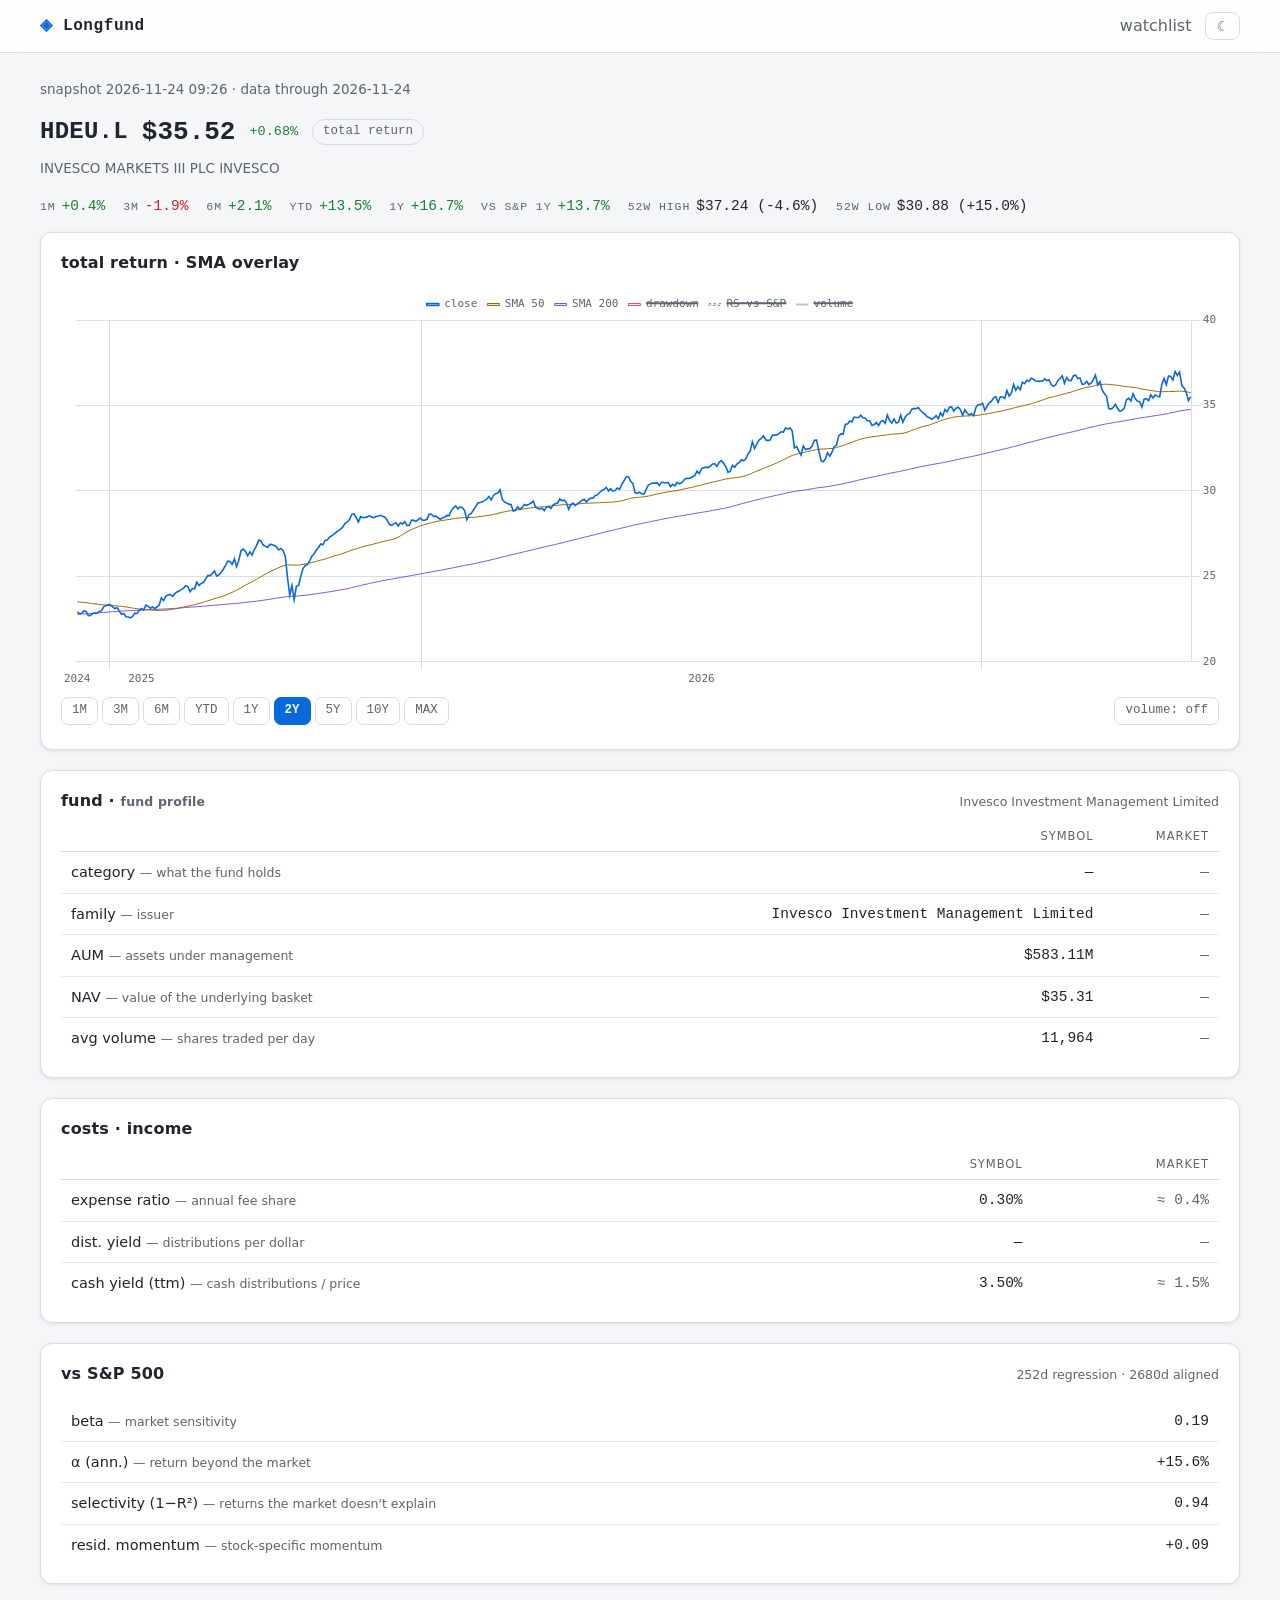
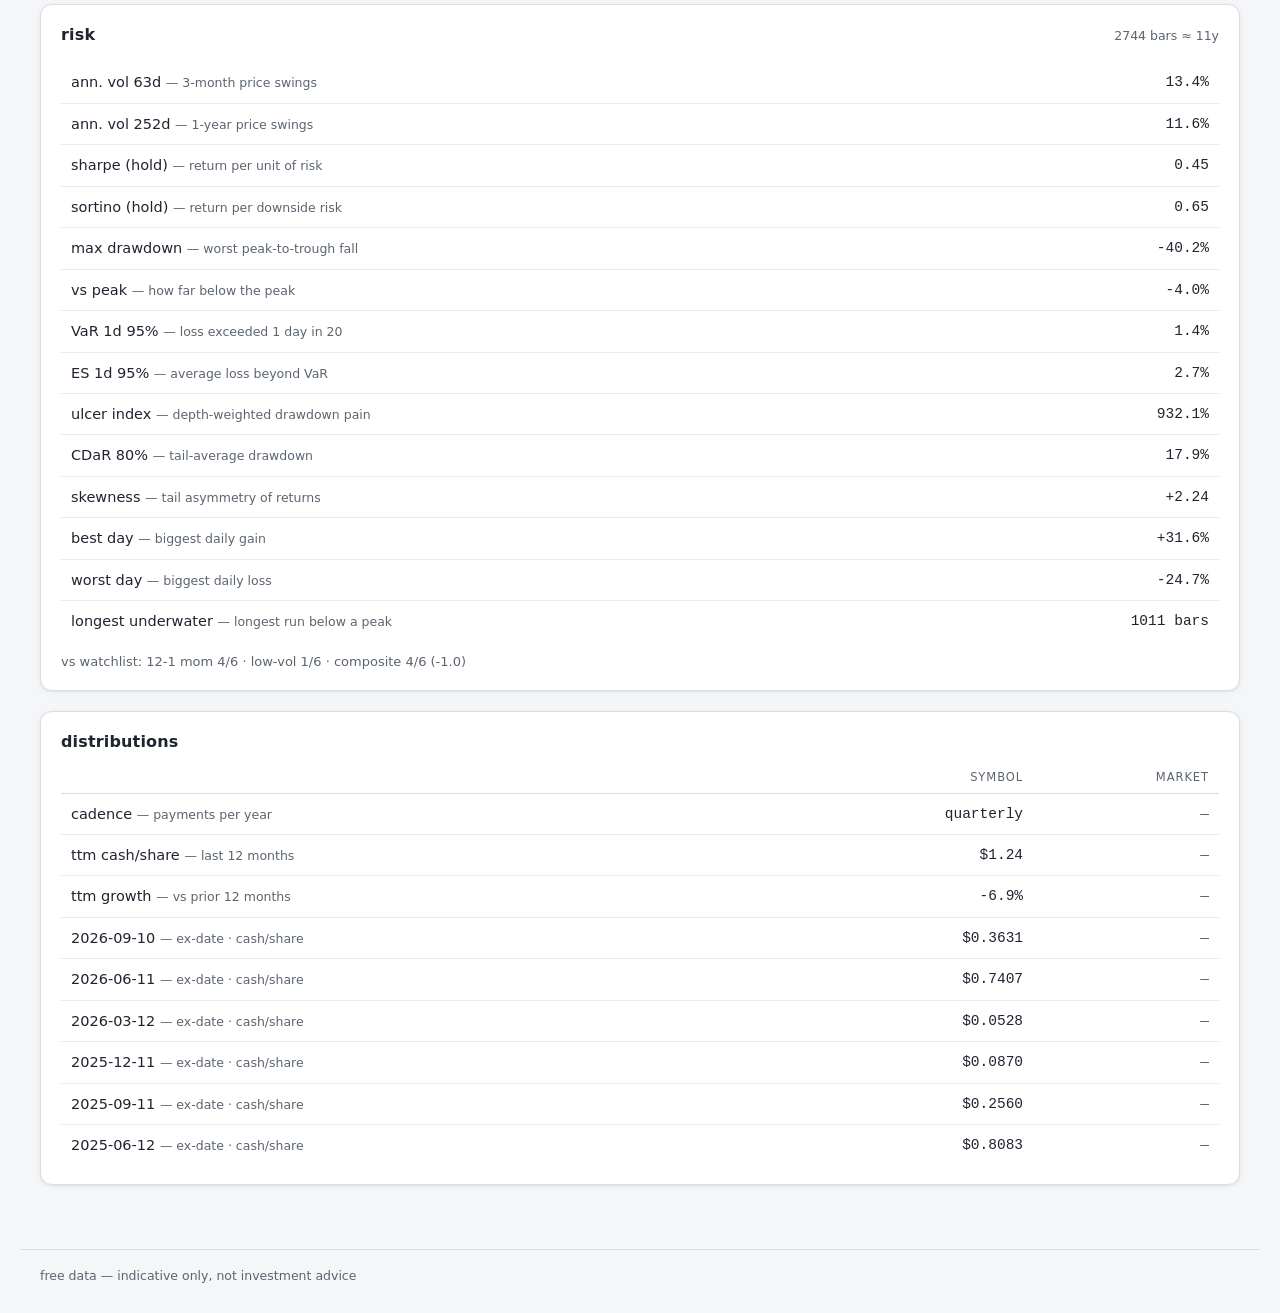
==== commit 81df70fb: "deploy: 5321535dc3578040284b590253cf38efc5ad1ca1" ====
--- a/HDEU.L.html
+++ b/HDEU.L.html
@@ -347,33 +347,33 @@
   </header>
   <main class="shell">
     
-<div class="crumb muted">snapshot 2026-11-23 07:00 · data through 2026-11-20</div>
+<div class="crumb muted">snapshot 2026-11-24 09:26 · data through 2026-11-24</div>
 
 <div class="sym-head">
   <h2>HDEU.L</h2>
-  <span class="sym-price mono">$35.28</span>
-  <span class="sym-change down">-1.38%</span>
+  <span class="sym-price mono">$35.52</span>
+  <span class="sym-change up">+0.68%</span>
   <span class="chip" title="long-horizon numbers use adjusted closes: dividends and distributions reinvested (Yahoo's total-return approximation)">total return</span>
 </div>
 <div class="sym-sub">INVESCO MARKETS III PLC INVESCO</div>
 
 <div class="perf">
   
-  <span class="perf-item" title="Total return over the last month — the zone momentum constructions deliberately skip (short-term reversal noise lives here)"><span class="muted">1m</span><span class="up">+1.1%</span></span>
-  
-  <span class="perf-item" title="Total return over the last 3 months — a momentum formation length the research tests (J ∈ {3,6,9,12})"><span class="muted">3m</span><span class="down">-3.3%</span></span>
+  <span class="perf-item" title="Total return over the last month — the zone momentum constructions deliberately skip (short-term reversal noise lives here)"><span class="muted">1m</span><span class="up">+0.4%</span></span>
+  
+  <span class="perf-item" title="Total return over the last 3 months — a momentum formation length the research tests (J ∈ {3,6,9,12})"><span class="muted">3m</span><span class="down">-1.9%</span></span>
   
   <span class="perf-item" title="Total return over the last 6 months — a momentum formation length the research tests (6-month formation earned 0.95–1.10%/mo winner−loser)"><span class="muted">6m</span><span class="up">+2.1%</span></span>
   
-  <span class="perf-item" title="Total return since January 1 — calendar convenience, not a research window"><span class="muted">ytd</span><span class="up">+12.8%</span></span>
-  
-  <span class="perf-item" title="Trailing 1-year total return — the canonical momentum formation window"><span class="muted">1y</span><span class="up">+15.5%</span></span>
+  <span class="perf-item" title="Total return since January 1 — calendar convenience, not a research window"><span class="muted">ytd</span><span class="up">+13.5%</span></span>
+  
+  <span class="perf-item" title="Trailing 1-year total return — the canonical momentum formation window"><span class="muted">1y</span><span class="up">+16.7%</span></span>
   
   <span class="perf-item" title="Total return ÷ the S&amp;P 500&#39;s total return over the last year, minus 1 — the relative-momentum read rotation strategies rank on"><span class="muted">vs S&amp;P 1y</span><span class="up">+13.7%</span></span>
   
-  <span class="perf-item" title="52-week high · how far the last close sits below it — location context, not a ranked factor"><span class="muted">52w high</span><span>$37.24 (-5.3%)</span></span>
-  
-  <span class="perf-item" title="52-week low · how far the last close sits above it — location context, not a ranked factor"><span class="muted">52w low</span><span>$30.88 (+14.2%)</span></span>
+  <span class="perf-item" title="52-week high · how far the last close sits below it — location context, not a ranked factor"><span class="muted">52w high</span><span>$37.24 (-4.6%)</span></span>
+  
+  <span class="perf-item" title="52-week low · how far the last close sits above it — location context, not a ranked factor"><span class="muted">52w low</span><span>$30.88 (+15.0%)</span></span>
   
 </div>
 
@@ -437,7 +437,7 @@
             <tr class="stat-cols"><td></td><td class="num">symbol</td><td class="num" title="approximate broad-market median (US large caps) — sector mix moves these a lot; context, not a verdict">market</td></tr>
             <tr><td title="Annual fee as a share of assets — the one guaranteed drag on fund returns, compounding like negative alpha. The ETF&#39;s whole pitch is being cheap; verify it here">expense ratio <span class="gloss">— annual fee share</span></td><td class="num mono">0.30%</td><td class="num mono mref">≈ 0.4%</td></tr>
             <tr><td title="The fund&#39;s reported distribution yield (trailing) — trust the computed cash yield below when they disagree">dist. yield <span class="gloss">— distributions per dollar</span></td><td class="num mono">—</td><td class="num mono mref">—</td></tr>
-            <tr><td title="Trailing 12-month cash distributions ÷ current price, computed from the actual payment series">cash yield (ttm) <span class="gloss">— cash distributions / price</span></td><td class="num mono">3.52%</td><td class="num mono mref">≈ 1.5%</td></tr>
+            <tr><td title="Trailing 12-month cash distributions ÷ current price, computed from the actual payment series">cash yield (ttm) <span class="gloss">— cash distributions / price</span></td><td class="num mono">3.50%</td><td class="num mono mref">≈ 1.5%</td></tr>
           </tbody>
         </table>
       </section>
@@ -464,28 +464,28 @@
     <section class="panel">
       <div class="panel-head">
         <h3>risk</h3>
-        <span class="muted">2743 bars ≈ 11y</span>
+        <span class="muted">2744 bars ≈ 11y</span>
       </div>
       <table class="data">
         <tbody>
           
           <tr><td title="Annualized std of the last 63 daily returns — a 3-month read. The low-volatility anomaly sorts on the 6–12 month version">ann. vol 63d <span class="gloss">— 3-month price swings</span></td><td class="num mono">13.4%</td></tr>
           
-          <tr><td title="Annualized std of the last 252 daily returns. The low-volatility anomaly sorts on exactly this: previously low-vol stocks beat high-vol ones risk-adjusted — volatility is not paid for here">ann. vol 252d <span class="gloss">— 1-year price swings</span></td><td class="num mono">11.5%</td></tr>
+          <tr><td title="Annualized std of the last 252 daily returns. The low-volatility anomaly sorts on exactly this: previously low-vol stocks beat high-vol ones risk-adjusted — volatility is not paid for here">ann. vol 252d <span class="gloss">— 1-year price swings</span></td><td class="num mono">11.6%</td></tr>
           
           <tr><td title="Annualized mean ÷ volatility of daily returns, for simply holding. Read with skewness: Sharpe treats both tails the same, and non-normal returns inflate it (the deflated-Sharpe critique). For scale: the whole market ran ≈0.34 over 1963–2010">sharpe (hold) <span class="gloss">— return per unit of risk</span></td><td class="num mono">0.45</td></tr>
           
-          <tr><td title="Like Sharpe but only downside days count as risk — the pain an investor actually experiences">sortino (hold) <span class="gloss">— return per downside risk</span></td><td class="num mono">0.64</td></tr>
+          <tr><td title="Like Sharpe but only downside days count as risk — the pain an investor actually experiences">sortino (hold) <span class="gloss">— return per downside risk</span></td><td class="num mono">0.65</td></tr>
           
           <tr><td title="Worst peak-to-trough decline over the window — the risk number that ends strategies and the one leverage gets sized against. Chan&#39;s bar: keep |CAGR ÷ max drawdown| ≥ 1">max drawdown <span class="gloss">— worst peak-to-trough fall</span></td><td class="num mono">-40.2%</td></tr>
           
-          <tr><td title="How far the last close sits below the window&#39;s peak — how underwater a buyer today starts">vs peak <span class="gloss">— how far below the peak</span></td><td class="num mono">-4.6%</td></tr>
+          <tr><td title="How far the last close sits below the window&#39;s peak — how underwater a buyer today starts">vs peak <span class="gloss">— how far below the peak</span></td><td class="num mono">-4.0%</td></tr>
           
           <tr><td title="5th percentile of daily losses (historical simulation): exceeded ~1 day in 20. A threshold, not a tail measure — pair with ES for how bad breaches get">VaR 1d 95% <span class="gloss">— loss exceeded 1 day in 20</span></td><td class="num mono">1.4%</td></tr>
           
           <tr><td title="Mean of the worst 5% of daily returns — how bad the breaches are, which VaR&#39;s threshold doesn&#39;t say. The non-Gaussian tail measure the research prefers for equalizing risk">ES 1d 95% <span class="gloss">— average loss beyond VaR</span></td><td class="num mono">2.7%</td></tr>
           
-          <tr><td title="RMS of drawdowns — penalizes deep, long-lived pain, unlike volatility, which treats a quick dip and a long grind the same">ulcer index <span class="gloss">— depth-weighted drawdown pain</span></td><td class="num mono">932.2%</td></tr>
+          <tr><td title="RMS of drawdowns — penalizes deep, long-lived pain, unlike volatility, which treats a quick dip and a long grind the same">ulcer index <span class="gloss">— depth-weighted drawdown pain</span></td><td class="num mono">932.1%</td></tr>
           
           <tr><td title="Mean of the worst 20% of drawdown observations — max drawdown is one sample; this averages the bad tail of the underwater curve">CDaR 80% <span class="gloss">— tail-average drawdown</span></td><td class="num mono">17.9%</td></tr>
           
@@ -499,7 +499,7 @@
           
         </tbody>
       </table>
-      <div class="rank-line muted" title="Watchlist ranks per factor plus the composite (mean of demeaned ranks). Cross-sectional rank is what the factor research trades — long top decile, short bottom. Factors are blended because they are weakly or negatively correlated, so blends earn the same spreads at lower risk than any single factor">vs watchlist: 12-1 mom 4/6 · low-vol 1/6 · composite 5/6 (-1.0)</div>
+      <div class="rank-line muted" title="Watchlist ranks per factor plus the composite (mean of demeaned ranks). Cross-sectional rank is what the factor research trades — long top decile, short bottom. Factors are blended because they are weakly or negatively correlated, so blends earn the same spreads at lower risk than any single factor">vs watchlist: 12-1 mom 4/6 · low-vol 1/6 · composite 4/6 (-1.0)</div>
     </section>
 
     
@@ -645,7 +645,7 @@
   }
 </script>
 <script>
-  const payload = {"closes": [16.3951, 16.1626, 16.0123, 15.9916, 16.1208, 16.1768, 15.6032, 15.3743, 15.5554, 11.7061, 11.957, 15.7328, 15.7328, 15.8869, 15.8869, 16.0902, 16.0722, 15.7508, 15.4278, 15.5278, 15.4491, 14.9261, 14.6425, 14.7802, 14.2408, 14.2408, 14.9196, 14.9196, 15.3032, 15.3032, 15.3032, 15.5196, 15.5196, 14.9704, 15.2803, 15.4934, 15.5655, 15.8541, 15.9279, 15.9344, 15.9344, 15.8951, 15.782, 15.782, 16.0344, 16.1787, 16.3328, 16.3328, 16.2837, 16.3148, 16.3148, 16.3148, 16.3787, 16.3099, 16.0738, 16.0738, 16.3869, 16.202, 15.9918, 16.0033, 15.7554, 15.7619, 15.5978, 15.8933, 15.9869, 15.9869, 16.3514, 16.4236, 16.4236, 16.4318, 16.6289, 16.6256, 16.7865, 16.7306, 16.4926, 16.7175, 16.8324, 16.7077, 16.6059, 16.3251, 16.1987, 16.1675, 16.2479, 16.2085, 16.3317, 16.1281, 16.1412, 16.1872, 16.156, 16.1938, 16.1938, 16.1346, 16.1346, 16.2447, 16.5369, 16.7668, 16.8554, 16.8554, 16.8554, 16.642, 16.6026, 16.4844, 16.6026, 16.7339, 16.6551, 16.5894, 16.0903, 15.8145, 15.5781, 15.6175, 15.4795, 15.6897, 16.1773, 16.2135, 16.2775, 16.4318, 15.271, 14.8753, 15.1446, 15.5452, 15.6189, 15.7785, 15.6676, 15.6676, 15.1065, 15.256, 15.5802, 15.7869, 15.9784, 16.0069, 16.1145, 16.0238, 16.0238, 15.9918, 16.1212, 16.0775, 16.1044, 16.1363, 16.1834, 16.2825, 16.1414, 16.2623, 16.259, 15.9532, 15.9801, 15.9818, 16.2472, 16.3497, 16.5462, 16.5597, 16.6319, 16.6521, 16.6638, 16.6638, 16.3245, 16.4421, 16.4421, 16.3228, 16.4858, 16.4841, 16.39, 16.4706, 16.5109, 16.5076, 16.5109, 16.7865, 16.8285, 16.8134, 16.8604, 16.8873, 16.7596, 16.5362, 16.353, 16.3295, 16.39, 16.2758, 16.4639, 16.4656, 16.5781, 16.8285, 16.8285, 16.5513, 16.4975, 16.6034, 16.6314, 16.6652, 16.6381, 16.721, 16.6652, 16.6466, 16.4741, 16.6348, 16.579, 16.5959, 16.4927, 16.7379, 16.6534, 16.8918, 16.9408, 16.9526, 16.9594, 17.0135, 17.044, 17.0947, 17.0778, 17.1082, 17.0372, 16.8512, 16.6567, 16.6398, 16.4961, 16.6787, 16.7142, 16.814, 16.7311, 16.5739, 16.5316, 16.6179, 16.557, 16.6212, 16.4978, 16.562, 16.6956, 16.6703, 16.6787, 16.7092, 16.5807, 16.6601, 16.7125, 16.6364, 16.6128, 16.7413, 17.0034, 17.1319, 17.3077, 17.4024, 17.4464, 17.6662, 17.5783, 17.5783, 17.6222, 17.7, 17.8048, 17.815, 17.7, 17.8015, 17.8826, 17.8486, 17.852, 18.0553, 18.0452, 18.0757, 18.1096, 18.0214, 17.9706, 17.9028, 17.8486, 17.9638, 17.9435, 17.9265, 17.8588, 17.9096, 17.835, 17.7503, 17.7062, 17.8181, 17.6995, 17.6283, 17.4147, 17.391, 17.3876, 17.4486, 17.5164, 17.3605, 17.4046, 17.5096, 17.6723, 17.6588, 17.7503, 17.7503, 17.7672, 17.7639, 17.774, 17.8249, 17.8418, 17.8486, 17.8621, 17.774, 17.7672, 17.8249, 18.0248, 18.0825, 18.0553, 18.0587, 18.0147, 17.9977, 18.1604, 18.1367, 18.1231, 18.0181, 18.0587, 18.2316, 18.3129, 18.2757, 18.2384, 18.1604, 18.2824, 18.2994, 18.296, 18.4587, 18.4993, 18.581, 18.7373, 18.6863, 18.7101, 18.7033, 18.7033, 18.7441, 18.7237, 18.7033, 18.7576, 18.7203, 18.6286, 18.5742, 18.5674, 18.5029, 18.9478, 18.9105, 18.8935, 18.829, 18.778, 18.9478, 18.9818, 19.2365, 19.3384, 19.3316, 19.4097, 19.3554, 19.1924, 19.3214, 19.3282, 19.4165, 19.2026, 19.1041, 19.2875, 19.3894, 19.4777, 19.4301, 19.4437, 19.5116, 19.4912, 19.5048, 19.6543, 19.678, 19.5999, 19.5728, 19.5728, 19.549, 19.5863, 19.4946, 19.5626, 19.5795, 19.4403, 19.498, 19.5795, 19.4709, 19.4165, 19.3894, 19.301, 19.4131, 19.2026, 19.1686, 18.8645, 18.736, 18.9304, 18.92, 18.8575, 18.7569, 18.7569, 18.8645, 18.8263, 19.038, 19.1178, 19.1213, 19.1525, 19.0449, 19.1144, 19.1005, 18.9547, 18.9165, 18.9374, 19.1352, 19.1699, 19.0033, 19.0207, 19.1873, 19.163, 19.2393, 19.4198, 19.4094, 19.4684, 19.3226, 19.1803, 19.0068, 19.2532, 19.2532, 19.3261, 19.274, 19.1977, 19.0901, 19.2081, 19.1109, 19.1456, 19.0762, 18.7499, 18.9096, 18.9061, 19.0554, 18.9547, 18.9651, 18.9616, 18.9616, 18.9825, 19.2046, 19.2463, 19.2393, 19.2116, 19.1768, 19.2324, 19.2463, 19.2393, 19.2046, 19.1838, 19.2185, 19.1942, 19.281, 19.2616, 19.4046, 19.4081, 19.4534, 19.3418, 19.4708, 19.415, 19.4778, 19.4708, 19.5684, 19.5824, 19.5963, 19.5475, 19.5649, 19.5545, 19.5405, 19.5684, 19.5405, 19.5754, 19.3976, 19.6765, 19.687, 19.7253, 19.8648, 19.8857, 19.9136, 19.8578, 19.8892, 19.8473, 19.8404, 19.7567, 19.68, 19.6382, 19.5894, 19.4325, 19.5336, 19.4499, 19.4499, 19.4813, 19.558, 19.5615, 19.5615, 19.5127, 19.6242, 19.7218, 19.7358, 19.5649, 19.7637, 19.8195, 19.7985, 19.8473, 19.8752, 19.8752, 19.8752, 19.8752, 19.8752, 19.8752, 19.7672, 19.7672, 19.5928, 19.6486, 19.6486, 19.6486, 19.7051, 19.7051, 19.5095, 19.5095, 19.5095, 19.5095, 19.5095, 19.5095, 19.5095, 19.5095, 19.5095, 19.5095, 20.1663, 20.1663, 20.1663, 20.1663, 20.334, 20.334, 20.334, 20.1314, 20.1314, 20.1314, 19.9008, 19.9008, 19.9008, 19.9008, 19.9008, 19.9008, 19.2859, 19.2859, 19.2859, 19.2859, 18.9574, 18.9574, 18.9574, 18.9574, 19.2719, 19.3418, 19.3418, 19.3418, 19.3418, 19.6213, 19.6213, 19.6213, 19.6213, 18.9435, 18.9435, 18.9435, 18.9435, 18.9435, 18.9435, 18.9435, 18.9435, 18.9435, 18.9435, 18.9435, 18.9435, 19.188, 19.1391, 19.1391, 18.8037, 18.6762, 18.6762, 18.6762, 19.1506, 19.0769, 19.0769, 19.3963, 19.3542, 19.3542, 19.3542, 19.3542, 19.5718, 19.6192, 19.6192, 19.7473, 19.7473, 19.7561, 19.7895, 19.9106, 19.9106, 19.8597, 20.0685, 20.0685, 20.0685, 20.0685, 20.2458, 20.1141, 20.1141, 20.1141, 20.1141, 20.1141, 20.1141, 20.2247, 20.1931, 20.1931, 20.0773, 20.0159, 20.0159, 20.0159, 20.0159, 20.0159, 19.642, 19.1489, 19.1489, 19.1489, 19.1489, 19.1489, 19.1489, 19.5718, 19.6052, 19.6052, 19.6912, 19.6982, 19.6719, 19.6719, 19.6719, 19.6719, 19.6719, 19.6719, 19.3402, 19.528, 19.528, 19.528, 19.3542, 19.2065, 19.2908, 19.2908, 19.2908, 19.2908, 19.2908, 19.2908, 19.2908, 19.2908, 19.6654, 19.6994, 19.6994, 19.6994, 19.6994, 19.6994, 19.7227, 19.7424, 19.7424, 19.7424, 19.7424, 19.7424, 20.0238, 20.0579, 20.0579, 20.031, 19.8428, 19.8428, 19.8428, 19.8428, 20.0167, 20.0077, 20.0077, 19.6725, 19.5775, 19.5775, 19.5775, 19.5775, 19.5775, 19.522, 19.522, 19.4807, 19.479, 19.5793, 19.5955, 19.5955, 19.2926, 19.384, 19.384, 19.384, 19.384, 19.228, 19.4449, 19.3714, 19.3696, 19.3696, 19.3696, 19.5076, 19.513, 19.513, 19.513, 19.513, 19.513, 19.513, 19.7371, 19.7413, 19.4326, 19.3622, 19.3315, 19.4939, 19.4127, 19.3766, 19.1852, 19.2863, 19.2087, 18.7556, 18.5949, 18.6346, 18.8765, 18.8332, 18.7465, 18.7502, 18.6491, 18.4396, 18.3169, 18.3855, 18.1977, 18.4595, 18.4649, 18.6021, 18.6057, 18.7285, 18.7321, 18.6996, 18.8657, 18.8747, 18.9271, 18.8386, 18.9144, 18.8837, 18.7321, 18.7429, 18.687, 18.4252, 18.5768, 18.3963, 18.4396, 18.7628, 18.7249, 18.687, 18.6816, 18.6364, 18.8079, 18.6527, 18.5516, 17.9721, 18.1291, 17.7861, 18.028, 18.3024, 18.3437, 18.3075, 18.2134, 18.1265, 18.2749, 17.9781, 17.9166, 17.6704, 17.475, 17.7157, 17.8731, 17.7483, 17.7573, 18.1717, 18.2206, 18.3654, 18.4269, 18.4468, 18.4957, 18.4812, 18.5355, 18.7056, 18.6441, 18.9916, 18.9192, 18.845, 18.8794, 18.9644, 19.1001, 18.9861, 19.0893, 19.1182, 19.006, 19.0205, 18.9336, 19.1762, 19.2196, 18.883, 18.6459, 18.7907, 18.959, 18.9554, 18.8251, 19.0929, 19.1852, 19.1128, 19.2902, 19.2286, 19.2847, 19.368, 19.4223, 19.4313, 19.5797, 19.625, 19.6087, 19.5707, 19.558, 19.368, 19.2214, 19.377, 19.3933, 19.511, 19.6528, 19.7582, 19.9018, 19.9891, 19.8146, 19.7855, 19.4674, 19.3929, 19.3947, 19.522, 19.3802, 19.482, 19.731, 19.8455, 20.0527, 20.089, 20.0781, 19.9691, 19.9436, 19.9673, 20.0854, 20.1763, 20.2235, 20.2708, 20.3726, 20.4344, 20.3726, 20.2072, 20.1399, 20.2272, 20.2453, 20.2781, 20.3326, 20.1726, 20.1763, 19.8019, 19.751, 19.4111, 19.5147, 19.253, 19.3911, 19.4402, 19.6692, 19.6019, 19.4965, 19.6347, 19.5783, 19.2366, 19.3766, 19.4256, 19.1803, 19.2203, 19.1058, 19.0621, 19.342, 19.3493, 19.273, 19.4802, 19.5438, 19.6528, 19.5747, 19.5983, 19.4693, 19.4256, 19.7092, 19.7419, 19.6458, 19.6495, 19.5377, 19.4668, 19.5116, 19.519, 19.6365, 19.7707, 19.8695, 20.0037, 20.1136, 20.0391, 19.9272, 19.8415, 19.7949, 19.8154, 19.8415, 19.9067, 19.8993, 19.7744, 19.7054, 19.629, 19.5787, 19.8695, 19.9515, 19.9366, 19.8583, 19.8918, 19.4985, 19.5228, 19.6066, 19.2469, 18.9468, 18.8685, 18.8368, 19.0214, 18.7846, 18.684, 18.8667, 18.4846, 18.397, 18.712, 18.889, 18.6709, 18.8126, 18.8275, 18.7008, 18.8163, 18.8033, 18.9524, 19.0065, 19.0419, 18.9561, 19.1407, 19.437, 19.4258, 19.5955, 19.834, 19.8657, 19.972, 20.1546, 20.1043, 19.9384, 19.9887, 20.1028, 20.1818, 19.9562, 19.9656, 19.804, 19.8679, 19.9562, 20.0728, 19.9449, 19.4769, 19.4337, 19.5126, 19.71, 19.4957, 19.5483, 19.757, 20.0803, 20.0352, 20.2795, 20.3134, 20.3227, 20.2833, 20.4261, 20.4825, 20.6122, 20.5746, 20.6066, 20.6536, 20.6197, 20.5239, 20.5709, 20.5953, 20.8227, 20.9449, 20.9224, 21.0276, 21.0069, 21.0408, 21.0878, 20.8829, 20.7851, 20.8923, 21.0182, 20.9863, 20.9506, 20.896, 20.9468, 20.9919, 20.9468, 20.9712, 20.9224, 20.866, 20.5633, 20.3961, 20.6348, 20.6273, 20.787, 20.7306, 20.6705, 20.7062, 20.805, 20.8389, 20.9992, 20.9841, 20.9765, 20.9765, 21.1047, 21.067, 21.0821, 21.0934, 20.9313, 20.8559, 21.1123, 20.9954, 20.8974, 20.9652, 20.969, 21.0142, 21.0218, 20.969, 21.0369, 20.9313, 20.9973, 21.116, 21.1236, 20.9633, 20.8879, 20.7937, 20.8729, 20.5034, 20.7786, 20.8351, 20.6316, 20.4506, 20.443, 20.6617, 20.8766, 20.9615, 20.9124, 20.9124, 21.0557, 21.1801, 21.1801, 21.1877, 21.3196, 21.2593, 21.3272, 21.1971, 20.9973, 20.1848, 19.7945, 19.8549, 19.1969, 19.9114, 18.3938, 18.4353, 18.6069, 18.2374, 17.6266, 15.945, 15.6961, 15.5604, 13.5788, 13.5592, 12.7442, 13.2572, 13.0915, 13.2376, 13.4661, 13.1619, 14.2599, 14.5762, 14.7063, 14.166, 14.1312, 14.384, 13.8709, 14.1274, 13.827, 14.3196, 14.8107, 14.7555, 15.1354, 15.0029, 14.3507, 14.2273, 14.5429, 14.4672, 14.0276, 14.2954, 14.5671, 14.3552, 14.667, 15.0813, 15.6541, 15.3518, 14.9833, 14.7494, 15.0483, 14.7933, 14.9356, 14.9258, 15.04, 14.6707, 14.4437, 14.4627, 15.197, 14.8017, 14.8993, 14.7003, 14.7661, 15.5462, 15.9, 16.0702, 15.5879, 16.0286, 16.494, 17.1315, 17.1012, 17.7709, 17.8825, 17.4323, 17.122, 16.1629, 16.231, 16.1819, 16.6605, 16.6132, 16.4949, 16.4911, 16.2805, 16.4988, 16.0603, 16.1407, 16.0335, 16.1599, 16.1025, 16.1025, 16.4796, 16.3571, 16.627, 16.5064, 16.4069, 16.2154, 16.359, 16.5562, 16.5543, 16.6615, 16.6615, 16.6404, 16.7553, 16.8012, 16.7381, 16.6711, 16.5083, 16.3418, 16.3858, 16.2939, 15.8249, 15.8421, 16.0699, 16.0986, 16.1829, 16.0623, 16.0948, 16.2365, 16.5045, 16.6998, 16.6232, 16.4452, 16.3973, 16.2767, 16.3858, 16.2556, 16.1867, 16.5217, 16.4624, 16.5275, 16.3935, 16.3743, 16.1752, 16.2824, 16.2403, 16.1369, 16.382, 16.1924, 16.5294, 16.4203, 16.4356, 16.3973, 16.47, 16.5083, 16.4541, 16.2799, 15.7302, 15.8038, 15.7728, 15.6489, 15.5522, 15.9296, 15.7767, 15.8425, 15.7728, 15.7922, 16.0883, 16.1309, 15.978, 16.1425, 16.1173, 16.2354, 16.1502, 16.1986, 15.8599, 15.8754, 15.856, 15.8754, 15.6083, 15.6063, 15.7244, 15.5146, 15.3172, 14.8511, 14.7814, 14.9022, 15.1747, 15.4364, 15.6141, 15.6567, 15.6199, 16.3999, 16.7503, 16.7948, 16.7638, 16.8296, 17.0619, 17.0483, 17.1025, 16.9883, 17.0328, 17.029, 17.2187, 17.3116, 17.3077, 17.3871, 17.2303, 17.2341, 17.1954, 17.1025, 17.2245, 17.1858, 17.149, 17.1838, 17.159, 16.9535, 17.0175, 16.9574, 17.0756, 17.1358, 17.0388, 16.5948, 16.748, 16.9923, 17.0446, 17.1862, 17.1164, 17.0582, 17.2327, 17.1513, 17.5526, 17.6418, 17.6263, 17.5468, 17.5119, 17.6883, 17.6651, 17.51, 17.541, 17.5138, 17.5526, 17.4983, 17.3529, 17.254, 17.477, 17.3645, 17.3529, 17.1028, 17.2424, 17.3704, 17.5875, 17.6457, 17.6883, 17.7523, 17.5991, 17.6612, 17.7426, 17.7833, 17.954, 17.8861, 17.8299, 17.6399, 17.7038, 17.6728, 17.5972, 17.6883, 17.7077, 17.3626, 17.6185, 17.6728, 17.6205, 17.6961, 17.6612, 18.0121, 18.0528, 18.2254, 18.303, 18.3146, 18.3379, 18.3921, 18.3437, 18.3958, 18.3725, 18.3764, 18.4833, 18.5202, 18.5533, 18.7185, 18.8487, 18.8915, 18.8332, 18.872, 18.9148, 18.9576, 18.977, 18.8876, 18.837, 18.7943, 18.7515, 18.734, 18.872, 18.9809, 18.7573, 18.8021, 18.8992, 18.8487, 18.8876, 18.8293, 18.8779, 18.8176, 18.8254, 18.7612, 19.0003, 19.0781, 19.1655, 19.2938, 18.9906, 19.1111, 19.1033, 19.2861, 19.3755, 19.3988, 19.1772, 19.321, 19.4143, 19.5096, 19.3949, 19.3424, 19.3424, 19.4396, 19.3969, 19.4338, 19.4649, 19.5154, 19.6107, 19.6359, 19.6534, 19.634, 19.6884, 19.8186, 19.8342, 19.9003, 19.7395, 19.504, 19.5753, 19.5535, 19.326, 19.4269, 19.4407, 19.3279, 19.3596, 19.1993, 19.3418, 19.3814, 19.4704, 19.3418, 19.506, 19.2468, 19.4625, 19.6366, 19.6406, 19.597, 19.4843, 19.5179, 19.0905, 19.1914, 19.4546, 19.5595, 19.7553, 19.7712, 19.7514, 19.8384, 19.8226, 19.7633, 19.8147, 19.88, 19.9097, 19.9255, 19.9967, 20.0838, 20.0897, 20.1511, 20.248, 20.3173, 20.2856, 20.2757, 20.4162, 20.3094, 20.3707, 20.4538, 20.3668, 20.254, 20.1412, 20.163, 20.0996, 20.252, 20.248, 20.1392, 20.1709, 20.1135, 20.064, 20.0403, 19.8226, 19.977, 19.9216, 19.7474, 19.7634, 19.5912, 19.365, 19.5092, 19.6613, 19.8074, 19.6913, 19.8074, 19.5772, 19.6373, 19.6373, 19.5272, 19.5732, 19.7454, 19.5372, 19.7514, 19.7594, 19.6733, 19.7033, 19.7154, 19.8795, 19.9115, 19.8315, 19.8935, 19.9876, 19.9636, 20.0957, 20.0557, 20.1638, 20.1838, 20.1157, 20.0016, 20.1598, 20.1998, 20.2559, 20.2719, 20.338, 20.2499, 20.1918, 20.3119, 20.2899, 20.2859, 20.384, 20.364, 20.354, 20.2479, 20.0997, 20.2999, 20.1918, 20.2399, 20.3199, 19.7053, 19.8114, 19.7534, 19.9836, 19.7734, 19.6833, 20.0777, 20.2078, 20.0837, 20.0156, 20.0176, 19.9736, 19.9576, 19.9896, 20.1733, 20.133, 19.9038, 20.1451, 20.1914, 20.3804, 20.4408, 20.5856, 20.6077, 20.5252, 20.8993, 20.9074, 20.7545, 20.7465, 20.7586, 20.8732, 20.9356, 21.01, 20.9818, 21.0643, 21.014, 20.9858, 21.0059, 20.6741, 20.2899, 20.5051, 20.7103, 20.9738, 20.8631, 20.8249, 20.8973, 21.0462, 20.9154, 20.6379, 20.6499, 20.7264, 21.0341, 21.0884, 20.9215, 20.5071, 20.7405, 20.8189, 20.6962, 20.7344, 20.4005, 20.2256, 20.2497, 19.5317, 20.1894, 20.0325, 19.4552, 19.5437, 19.1475, 18.4295, 18.1942, 18.4214, 19.2018, 18.9283, 19.1918, 19.4311, 19.4572, 19.7127, 19.7397, 19.5741, 19.7316, 19.8185, 19.5862, 19.5862, 19.6912, 19.8629, 20.1295, 20.0346, 19.9619, 20.0204, 19.9195, 19.9195, 19.8084, 19.7417, 20.0952, 20.1073, 20.0891, 20.1214, 20.2547, 20.1336, 20.3638, 20.4668, 20.178, 19.9639, 19.9336, 19.9639, 20.0709, 20.0891, 20.1315, 20.0629, 19.9477, 19.7134, 19.3236, 19.4892, 19.7983, 19.6266, 19.8528, 19.9578, 20.2002, 20.0992, 19.8851, 20.0285, 20.2992, 20.1295, 20.3719, 20.5416, 20.5133, 20.5294, 20.3578, 20.2224, 20.4709, 20.4083, 20.2346, 20.0366, 19.4771, 19.0752, 18.9621, 19.2287, 18.704, 18.6998, 18.8119, 18.731, 18.5338, 18.2329, 18.5919, 18.6334, 18.8617, 18.6189, 18.3428, 18.4362, 18.5006, 18.0129, 18.0606, 18.4093, 18.5359, 18.3428, 18.3844, 18.2079, 17.8261, 18.0751, 18.1996, 18.4902, 18.3345, 18.2162, 18.3013, 18.4279, 18.3221, 18.401, 18.5006, 18.7953, 18.7517, 18.7123, 18.7413, 18.7413, 18.7745, 18.9842, 18.9862, 19.1647, 19.144, 19.2394, 19.2021, 19.3474, 19.1232, 19.1606, 19.0153, 18.7642, 18.7828, 18.7393, 18.7725, 18.511, 18.3595, 18.1851, 17.9568, 18.3263, 18.0834, 18.0772, 18.1104, 18.0606, 18.3428, 18.6749, 18.4695, 18.2412, 18.1716, 17.9767, 17.6309, 17.7043, 17.5199, 17.0505, 16.8996, 16.7253, 16.6595, 16.31, 16.5715, 16.82, 17.2286, 16.9353, 16.724, 16.538, 16.5966, 16.3955, 16.2412, 16.3904, 16.3904, 16.996, 17.1427, 17.1364, 17.1532, 17.0673, 17.3711, 17.5534, 17.5911, 17.8887, 17.8614, 18.0102, 18.1192, 18.0668, 17.9369, 18.3455, 18.4607, 18.6158, 18.6493, 19.0097, 19.0705, 19.1585, 19.1459, 19.0391, 18.8924, 19.0852, 19.0328, 19.1396, 19.081, 19.2381, 19.213, 18.9741, 18.9259, 18.9091, 19.0642, 19.0956, 19.0663, 18.9993, 18.9071, 18.7981, 18.9657, 18.8484, 19.0055, 19.0181, 18.6104, 18.3618, 18.5008, 18.4356, 18.7515, 18.6272, 18.6862, 18.5998, 18.7662, 18.6925, 19.0211, 19.3475, 19.2991, 19.5266, 19.6403, 19.575, 19.7056, 19.9583, 19.8572, 20.0089, 19.9288, 19.8783, 19.6508, 19.7561, 19.8846, 19.9036, 19.8509, 19.9078, 19.9562, 19.9394, 19.8951, 20.0089, 20.3522, 20.1984, 20.051, 20.0826, 20.2048, 20.2869, 20.1563, 20.2195, 20.308, 20.3543, 20.4554, 20.468, 20.4891, 20.4133, 20.2406, 20.3269, 20.2069, 20.3648, 20.3038, 20.1584, 20.209, 20.3817, 20.4238, 20.3059, 20.3733, 20.1963, 19.9204, 19.5097, 19.7056, 19.1833, 19.2372, 18.9303, 19.216, 19.5589, 19.3874, 19.3282, 18.9578, 19.144, 19.0869, 19.3155, 19.6012, 19.688, 19.7197, 19.7409, 19.7113, 20.0012, 20.0901, 20.1367, 20.1282, 20.1536, 20.1769, 20.2468, 20.3441, 20.2425, 20.2425, 20.27, 20.1473, 20.2108, 20.3081, 20.3357, 20.0118, 20.1304, 20.0245, 20.3166, 20.2552, 20.2129, 20.1917, 20.2764, 20.323, 20.2658, 20.1452, 20.196, 20.287, 20.2722, 20.3611, 20.0838, 19.906, 20.033, 19.9589, 19.6943, 19.8806, 20.2404, 20.1896, 20.2764, 20.2595, 20.27, 20.2806, 20.2404, 20.2616, 20.3928, 20.2067, 20.2784, 20.0785, 19.972, 19.8004, 19.6092, 19.5092, 19.557, 19.6678, 19.7808, 19.8221, 20.0437, 20.1632, 20.1763, 20.0481, 19.5983, 19.6809, 19.6722, 19.8134, 20.1067, 20.1654, 20.0893, 20.0502, 20.0959, 20.1632, 20.3023, 20.2849, 20.3609, 20.4196, 20.3957, 20.5891, 20.6782, 20.6086, 20.4066, 20.0198, 19.8851, 20.0915, 20.0763, 19.859, 19.9916, 20.1871, 19.985, 19.9829, 19.7569, 19.7634, 19.62, 19.5505, 19.5809, 19.6678, 19.7113, 19.6896, 19.7482, 20.2327, 20.2132, 20.2088, 20.1437, 20.0394, 19.9829, 19.9459, 19.909, 19.9633, 20.1545, 20.1784, 20.1741, 20.3893, 20.4421, 20.2244, 20.3409, 20.5719, 20.2815, 20.1738, 19.9296, 19.857, 19.5469, 19.6129, 19.7207, 19.4369, 19.1994, 19.1994, 19.2478, 19.4083, 19.3578, 19.6767, 19.7383, 19.6767, 19.4875, 19.5843, 19.5271, 19.3952, 19.3952, 18.9421, 18.8475, 18.8695, 18.8431, 18.7639, 18.7331, 18.8167, 18.9816, 19.1092, 19.4545, 19.6459, 19.5491, 19.4567, 19.4765, 19.6459, 19.5227, 19.6503, 19.9296, 19.9428, 19.8636, 20.044, 20.0748, 19.923, 19.9626, 20.011, 20.1144, 20.066, 20.0704, 20.1672, 20.3475, 20.4729, 20.5103, 20.6577, 20.8226, 20.805, 20.9304, 20.9304, 20.8138, 20.8204, 21.0606, 21.0628, 20.981, 20.9965, 21.0517, 20.9722, 21.0164, 21.1313, 21.0341, 21.0606, 21.18, 20.9943, 21.2375, 21.2861, 21.3237, 21.3215, 21.2043, 21.1136, 21.191, 21.2419, 21.1844, 20.9191, 20.9324, 20.8483, 20.981, 20.9921, 21.1623, 21.1335, 21.2529, 21.1402, 21.2087, 21.2728, 21.0473, 21.0075, 20.8616, 20.9324, 20.7688, 20.7245, 20.5941, 20.8218, 20.6847, 20.7201, 20.8528, 20.9545, 20.9213, 20.9722, 21.0938, 21.2485, 21.3436, 21.2242, 21.2839, 21.2198, 21.2397, 21.2905, 21.2596, 21.3016, 21.3988, 21.4674, 21.5094, 21.4608, 21.5779, 21.5956, 21.4246, 21.5133, 21.5333, 21.6887, 21.7086, 21.7708, 21.8374, 21.9483, 22.1103, 22.2413, 22.3211, 22.2479, 22.3966, 22.5808, 22.3078, 22.4676, 22.4232, 22.3544, 22.2191, 22.2812, 22.2612, 21.9838, 22.137, 22.3101, 22.3589, 22.6008, 22.7428, 22.5675, 22.3944, 22.5719, 22.7428, 22.5053, 22.4055, 22.6097, 22.6895, 23.069, 23.0579, 23.129, 23.3109, 23.3509, 23.5107, 23.6172, 23.5817, 23.6483, 23.6838, 23.4885, 23.4796, 23.362, 23.3598, 23.5595, 23.2754, 23.4663, 23.5195, 23.6993, 23.5506, 23.5417, 23.595, 23.4707, 23.2599, 22.9825, 23.0357, 22.5882, 22.2561, 22.3152, 22.4494, 22.4153, 22.6837, 22.5381, 22.8565, 22.6518, 22.4608, 22.3425, 22.2993, 22.6336, 22.4926, 22.7337, 22.9066, 22.8474, 22.8019, 22.5381, 22.8451, 23.0248, 23.1067, 22.9179, 22.8679, 22.9748, 23.2204, 22.9953, 23.2841, 23.2068, 23.1408, 23.1203, 23.1749, 23.1454, 23.3046, 23.2341, 22.811, 22.4904, 21.9309, 21.8536, 22.4085, 22.3812, 22.3698, 22.3766, 22.5199, 22.6427, 22.9316, 22.9816, 23.2045, 23.0544, 23.1636, 23.1454, 23.366, 23.4615, 23.5252, 23.5456, 23.6093, 23.723, 23.4979, 23.4114, 23.6662, 23.3159, 23.5001, 23.3137, 23.2386, 23.3185, 23.4776, 23.5537, 23.6921, 23.6552, 23.7728, 23.6298, 23.6344, 23.7958, 23.669, 23.9111, 24.1302, 23.8719, 23.6898, 23.6091, 23.3785, 23.5929, 23.639, 23.5491, 23.6344, 23.5629, 23.616, 23.7566, 23.7589, 23.7774, 23.8581, 23.948, 23.8051, 23.6852, 23.6298, 23.6898, 23.639, 23.7912, 23.6021, 23.4384, 23.2724, 23.5699, 23.5214, 23.4546, 22.9749, 23.1294, 22.9518, 23.1179, 22.6567, 22.5944, 22.8273, 23.0187, 23.111, 22.9196, 22.8135, 22.8388, 22.9772, 22.9495, 22.7051, 22.712, 22.825, 22.8527, 22.8412, 22.9472, 22.991, 23.2332, 23.2793, 23.3439, 23.3346, 23.2078, 23.116, 23.1624, 22.963, 22.7799, 22.8263, 22.6408, 22.6222, 22.5736, 22.6524, 22.8471, 22.8263, 22.9978, 23.1184, 23.0233, 23.3131, 23.2505, 23.1369, 23.2065, 23.1137, 23.2065, 23.3224, 23.7374, 23.5774, 23.8278, 23.9089, 23.9414, 23.8324, 23.9738, 24.0851, 24.1361, 24.2219, 24.2961, 24.4514, 24.3934, 24.1037, 24.2845, 24.2683, 24.6601, 24.4699, 24.5905, 24.6369, 24.8386, 25.0542, 25.0263, 25.1608, 25.3115, 25.0148, 25.0913, 25.2188, 25.4181, 25.6361, 25.8911, 25.8679, 25.694, 26.014, 25.5642, 25.9421, 26.5124, 26.5935, 26.4683, 26.2041, 26.4266, 26.2409, 26.5671, 26.7977, 27.1215, 27.0796, 26.8327, 26.7698, 26.6882, 26.8676, 26.8583, 26.807, 26.7208, 26.5415, 26.6323, 26.5112, 26.1547, 24.92, 23.8997, 24.4611, 23.6341, 24.4192, 24.4704, 25.0132, 25.4559, 25.6376, 25.6842, 25.9078, 26.178, 26.3155, 26.5415, 26.6929, 26.8909, 26.842, 27.0982, 27.1309, 27.3009, 27.3778, 27.4663, 27.5805, 27.6713, 27.7692, 27.8926, 28.1, 28.1815, 28.3166, 28.6172, 28.6614, 28.4494, 28.1769, 28.4937, 28.4401, 28.4424, 28.4797, 28.5426, 28.4727, 28.4308, 28.4983, 28.531, 28.5682, 28.51, 28.4657, 28.287, 28.0453, 27.9831, 28.074, 28.1411, 27.9448, 28.1315, 28.0573, 28.2057, 27.9664, 27.9855, 28.2942, 28.2751, 28.2104, 28.3229, 28.4138, 28.2822, 28.2798, 28.3349, 28.6436, 28.634, 28.5024, 28.5239, 28.4306, 28.3325, 28.4282, 28.4593, 28.567, 28.555, 28.847, 29.0264, 29.1102, 28.9547, 29.0671, 29.024, 28.8518, 28.3109, 28.6196, 28.6842, 28.8805, 29.0839, 29.2921, 29.3256, 29.3686, 29.4308, 29.5218, 29.6678, 29.4763, 29.7348, 29.84, 29.8735, 30.0674, 29.5146, 29.3567, 29.2921, 29.2251, 29.1963, 28.8111, 28.8805, 29.0647, 28.9164, 29.0312, 29.2011, 29.1557, 29.2121, 29.2917, 29.4027, 29.0697, 28.9708, 28.9418, 28.9828, 28.8429, 29.048, 29.089, 28.9756, 29.1831, 29.2459, 29.2917, 29.5234, 29.4244, 29.4558, 29.3183, 28.9249, 29.1952, 29.2869, 29.1373, 29.2483, 29.3496, 29.4486, 29.5113, 29.3545, 29.4993, 29.5765, 29.5741, 29.7285, 29.7657, 29.9095, 30.0229, 30.0881, 30.2039, 30.0012, 30.1315, 29.9843, 30.0302, 30.1653, 30.0881, 30.3825, 30.5949, 30.8193, 30.841, 30.5587, 30.4404, 29.8999, 29.8564, 29.9216, 29.8371, 29.8081, 30.0784, 30.3439, 30.4115, 30.4597, 30.4549, 30.4694, 30.3149, 30.5152, 30.4742, 30.4742, 30.4863, 30.2522, 30.3896, 30.2977, 30.4937, 30.4138, 30.4671, 30.6268, 30.7381, 30.7284, 30.7575, 30.8276, 30.8954, 31.1567, 31.0164, 31.2898, 31.3528, 31.3915, 31.3673, 31.4544, 31.5754, 31.5851, 31.435, 31.6674, 31.7666, 31.6214, 31.4229, 31.0841, 31.1495, 31.4907, 31.3794, 31.5657, 31.6528, 31.8271, 31.7617, 31.8609, 32.1513, 32.3304, 32.8822, 32.4804, 32.7321, 32.979, 33.0685, 33.2161, 32.9935, 32.9427, 32.9765, 33.2524, 33.2645, 33.2742, 33.354, 33.4605, 33.4436, 33.6928, 33.613, 33.6856, 33.5017, 32.5143, 32.6014, 32.3328, 32.0933, 32.6257, 32.4224, 32.4615, 32.4736, 32.6214, 32.9656, 32.9777, 32.3669, 31.7707, 31.7028, 31.8749, 32.2361, 32.0373, 32.2821, 32.5802, 32.6748, 33.2225, 33.3364, 33.3171, 33.8963, 33.9182, 34.0902, 34.0369, 34.3205, 34.2963, 34.2938, 34.4247, 34.2793, 34.2575, 34.1048, 34.1048, 33.8333, 33.8745, 33.9981, 33.826, 34.0539, 34.1169, 33.9618, 34.4441, 34.1121, 33.9666, 34.209, 33.9691, 34.0248, 34.4368, 34.0224, 34.3181, 34.4659, 34.5386, 34.7786, 34.8149, 34.8149, 34.878, 34.6889, 34.592, 34.478, 34.335, 34.289, 34.1896, 34.272, 34.3981, 34.2284, 34.558, 34.3805, 34.7592, 34.6231, 34.8953, 34.9176, 34.6676, 34.8384, 34.8953, 34.7567, 34.43, 34.7344, 34.5538, 34.4374, 34.5241, 34.4102, 34.8755, 35.0488, 35.0438, 35.1329, 34.7221, 34.9498, 35.1379, 35.2518, 35.4498, 35.5191, 35.1676, 35.5092, 35.4968, 35.4102, 35.878, 35.5513, 35.7196, 36.2319, 35.8953, 36.1032, 35.925, 36.3606, 36.2715, 36.4745, 36.4102, 36.5859, 36.5314, 36.4324, 36.4126, 36.4225, 36.4176, 36.5562, 36.4597, 36.4993, 36.2245, 36.1206, 36.1973, 36.4473, 36.576, 36.7319, 36.2938, 36.6329, 36.4671, 36.4498, 36.727, 36.7864, 36.5686, 36.6032, 36.2344, 36.25, 36.415, 36.2225, 36.3025, 36.495, 36.77, 36.205, 36.3975, 35.9125, 35.6975, 35.535, 34.8225, 34.79, 34.8675, 35.0625, 34.82, 34.655, 34.72, 34.8425, 35.32, 35.425, 35.255, 35.68, 35.39, 35.24, 35.22, 34.905, 35.38, 35.3825, 35.275, 35.625, 35.44, 35.61, 35.545, 35.5, 36.245, 36.5875, 36.2175, 36.72, 36.6925, 36.49, 36.985, 36.76, 36.95, 36.18, 36.0275, 35.775, 35.28], "dates": ["2016-01-06", "2016-01-07", "2016-01-08", "2016-01-11", "2016-01-12", "2016-01-13", "2016-01-15", "2016-01-18", "2016-01-19", "2016-01-21", "2016-01-22", "2016-01-25", "2016-01-26", "2016-01-27", "2016-01-28", "2016-01-29", "2016-02-01", "2016-02-02", "2016-02-03", "2016-02-04", "2016-02-05", "2016-02-08", "2016-02-09", "2016-02-10", "2016-02-11", "2016-02-12", "2016-02-15", "2016-02-16", "2016-02-17", "2016-02-18", "2016-02-19", "2016-02-22", "2016-02-23", "2016-02-24", "2016-02-25", "2016-02-26", "2016-02-29", "2016-03-01", "2016-03-02", "2016-03-03", "2016-03-04", "2016-03-07", "2016-03-08", "2016-03-09", "2016-03-10", "2016-03-11", "2016-03-14", "2016-03-15", "2016-03-16", "2016-03-17", "2016-03-18", "2016-03-21", "2016-03-22", "2016-03-23", "2016-03-24", "2016-03-29", "2016-03-30", "2016-03-31", "2016-04-01", "2016-04-04", "2016-04-05", "2016-04-06", "2016-04-07", "2016-04-08", "2016-04-11", "2016-04-12", "2016-04-13", "2016-04-14", "2016-04-15", "2016-04-18", "2016-04-19", "2016-04-20", "2016-04-21", "2016-04-22", "2016-04-25", "2016-04-26", "2016-04-27", "2016-04-28", "2016-04-29", "2016-05-03", "2016-05-04", "2016-05-05", "2016-05-06", "2016-05-09", "2016-05-10", "2016-05-11", "2016-05-12", "2016-05-13", "2016-05-16", "2016-05-17", "2016-05-18", "2016-05-19", "2016-05-20", "2016-05-23", "2016-05-24", "2016-05-25", "2016-05-26", "2016-05-27", "2016-05-31", "2016-06-01", "2016-06-02", "2016-06-03", "2016-06-06", "2016-06-07", "2016-06-08", "2016-06-09", "2016-06-10", "2016-06-13", "2016-06-14", "2016-06-15", "2016-06-16", "2016-06-17", "2016-06-20", "2016-06-21", "2016-06-22", "2016-06-23", "2016-06-24", "2016-06-27", "2016-06-28", "2016-06-29", "2016-06-30", "2016-07-01", "2016-07-04", "2016-07-05", "2016-07-06", "2016-07-07", "2016-07-08", "2016-07-11", "2016-07-12", "2016-07-13", "2016-07-14", "2016-07-15", "2016-07-18", "2016-07-19", "2016-07-20", "2016-07-21", "2016-07-22", "2016-07-25", "2016-07-26", "2016-07-27", "2016-07-28", "2016-07-29", "2016-08-01", "2016-08-02", "2016-08-03", "2016-08-04", "2016-08-05", "2016-08-08", "2016-08-09", "2016-08-10", "2016-08-11", "2016-08-12", "2016-08-15", "2016-08-16", "2016-08-17", "2016-08-18", "2016-08-19", "2016-08-22", "2016-08-23", "2016-08-24", "2016-08-25", "2016-08-26", "2016-08-30", "2016-08-31", "2016-09-01", "2016-09-02", "2016-09-05", "2016-09-06", "2016-09-07", "2016-09-08", "2016-09-09", "2016-09-12", "2016-09-13", "2016-09-14", "2016-09-15", "2016-09-16", "2016-09-19", "2016-09-20", "2016-09-21", "2016-09-22", "2016-09-23", "2016-09-26", "2016-09-27", "2016-09-28", "2016-09-29", "2016-09-30", "2016-10-03", "2016-10-04", "2016-10-05", "2016-10-06", "2016-10-07", "2016-10-10", "2016-10-11", "2016-10-12", "2016-10-13", "2016-10-14", "2016-10-17", "2016-10-18", "2016-10-19", "2016-10-20", "2016-10-21", "2016-10-24", "2016-10-25", "2016-10-26", "2016-10-27", "2016-10-28", "2016-10-31", "2016-11-01", "2016-11-02", "2016-11-03", "2016-11-04", "2016-11-07", "2016-11-08", "2016-11-09", "2016-11-10", "2016-11-11", "2016-11-14", "2016-11-15", "2016-11-16", "2016-11-17", "2016-11-18", "2016-11-21", "2016-11-22", "2016-11-23", "2016-11-24", "2016-11-25", "2016-11-28", "2016-11-29", "2016-11-30", "2016-12-01", "2016-12-02", "2016-12-05", "2016-12-06", "2016-12-07", "2016-12-08", "2016-12-09", "2016-12-12", "2016-12-13", "2016-12-14", "2016-12-15", "2016-12-16", "2016-12-19", "2016-12-20", "2016-12-21", "2016-12-22", "2016-12-23", "2016-12-28", "2016-12-29", "2016-12-30", "2017-01-03", "2017-01-04", "2017-01-05", "2017-01-06", "2017-01-09", "2017-01-10", "2017-01-11", "2017-01-12", "2017-01-13", "2017-01-16", "2017-01-17", "2017-01-18", "2017-01-19", "2017-01-20", "2017-01-23", "2017-01-24", "2017-01-25", "2017-01-26", "2017-01-27", "2017-01-30", "2017-01-31", "2017-02-01", "2017-02-02", "2017-02-03", "2017-02-06", "2017-02-07", "2017-02-08", "2017-02-09", "2017-02-10", "2017-02-13", "2017-02-14", "2017-02-15", "2017-02-16", "2017-02-17", "2017-02-20", "2017-02-21", "2017-02-22", "2017-02-23", "2017-02-24", "2017-02-27", "2017-02-28", "2017-03-01", "2017-03-02", "2017-03-03", "2017-03-06", "2017-03-07", "2017-03-08", "2017-03-09", "2017-03-10", "2017-03-13", "2017-03-14", "2017-03-15", "2017-03-16", "2017-03-17", "2017-03-20", "2017-03-21", "2017-03-22", "2017-03-23", "2017-03-24", "2017-03-27", "2017-03-28", "2017-03-29", "2017-03-30", "2017-03-31", "2017-04-03", "2017-04-04", "2017-04-05", "2017-04-06", "2017-04-07", "2017-04-10", "2017-04-11", "2017-04-12", "2017-04-13", "2017-04-18", "2017-04-19", "2017-04-20", "2017-04-21", "2017-04-24", "2017-04-25", "2017-04-26", "2017-04-27", "2017-04-28", "2017-05-02", "2017-05-03", "2017-05-04", "2017-05-05", "2017-05-08", "2017-05-09", "2017-05-10", "2017-05-11", "2017-05-12", "2017-05-15", "2017-05-16", "2017-05-17", "2017-05-18", "2017-05-19", "2017-05-22", "2017-05-23", "2017-05-24", "2017-05-25", "2017-05-26", "2017-05-30", "2017-05-31", "2017-06-01", "2017-06-02", "2017-06-05", "2017-06-06", "2017-06-07", "2017-06-08", "2017-06-09", "2017-06-12", "2017-06-13", "2017-06-14", "2017-06-15", "2017-06-16", "2017-06-19", "2017-06-20", "2017-06-21", "2017-06-22", "2017-06-23", "2017-06-26", "2017-06-27", "2017-06-28", "2017-06-29", "2017-06-30", "2017-07-03", "2017-07-04", "2017-07-05", "2017-07-06", "2017-07-07", "2017-07-10", "2017-07-11", "2017-07-12", "2017-07-13", "2017-07-14", "2017-07-17", "2017-07-18", "2017-07-19", "2017-07-20", "2017-07-21", "2017-07-24", "2017-07-25", "2017-07-26", "2017-07-27", "2017-07-28", "2017-07-31", "2017-08-01", "2017-08-02", "2017-08-03", "2017-08-04", "2017-08-07", "2017-08-08", "2017-08-09", "2017-08-10", "2017-08-11", "2017-08-14", "2017-08-15", "2017-08-16", "2017-08-17", "2017-08-18", "2017-08-21", "2017-08-22", "2017-08-23", "2017-08-24", "2017-08-25", "2017-08-29", "2017-08-30", "2017-08-31", "2017-09-01", "2017-09-04", "2017-09-05", "2017-09-06", "2017-09-07", "2017-09-08", "2017-09-11", "2017-09-12", "2017-09-13", "2017-09-14", "2017-09-15", "2017-09-18", "2017-09-19", "2017-09-20", "2017-09-21", "2017-09-22", "2017-09-25", "2017-09-26", "2017-09-27", "2017-09-28", "2017-09-29", "2017-10-02", "2017-10-03", "2017-10-04", "2017-10-05", "2017-10-06", "2017-10-09", "2017-10-10", "2017-10-11", "2017-10-12", "2017-10-13", "2017-10-16", "2017-10-17", "2017-10-18", "2017-10-19", "2017-10-20", "2017-10-23", "2017-10-24", "2017-10-25", "2017-10-26", "2017-10-27", "2017-10-30", "2017-10-31", "2017-11-01", "2017-11-02", "2017-11-03", "2017-11-06", "2017-11-07", "2017-11-08", "2017-11-09", "2017-11-10", "2017-11-13", "2017-11-14", "2017-11-15", "2017-11-16", "2017-11-17", "2017-11-20", "2017-11-21", "2017-11-22", "2017-11-23", "2017-11-24", "2017-11-27", "2017-11-28", "2017-11-29", "2017-11-30", "2017-12-01", "2017-12-04", "2017-12-05", "2017-12-06", "2017-12-07", "2017-12-08", "2017-12-11", "2017-12-12", "2017-12-13", "2017-12-14", "2017-12-15", "2017-12-18", "2017-12-19", "2017-12-20", "2017-12-21", "2017-12-22", "2017-12-27", "2017-12-28", "2017-12-29", "2018-01-02", "2018-01-03", "2018-01-04", "2018-01-05", "2018-01-08", "2018-01-09", "2018-01-10", "2018-01-11", "2018-01-12", "2018-01-15", "2018-01-16", "2018-01-17", "2018-01-18", "2018-01-19", "2018-01-22", "2018-01-23", "2018-01-24", "2018-01-25", "2018-01-26", "2018-01-29", "2018-01-30", "2018-01-31", "2018-02-01", "2018-02-02", "2018-02-05", "2018-02-06", "2018-02-07", "2018-02-08", "2018-02-09", "2018-02-12", "2018-02-13", "2018-02-14", "2018-02-15", "2018-02-16", "2018-02-19", "2018-02-20", "2018-02-21", "2018-02-22", "2018-02-23", "2018-02-26", "2018-02-27", "2018-02-28", "2018-03-01", "2018-03-02", "2018-03-05", "2018-03-06", "2018-03-07", "2018-03-08", "2018-03-09", "2018-03-12", "2018-03-13", "2018-03-14", "2018-03-15", "2018-03-16", "2018-03-19", "2018-03-20", "2018-03-21", "2018-03-22", "2018-03-23", "2018-03-26", "2018-03-27", "2018-03-28", "2018-03-29", "2018-04-03", "2018-04-04", "2018-04-05", "2018-04-06", "2018-04-09", "2018-04-10", "2018-04-11", "2018-04-12", "2018-04-13", "2018-04-16", "2018-04-17", "2018-04-18", "2018-04-19", "2018-04-20", "2018-04-23", "2018-04-24", "2018-04-25", "2018-04-26", "2018-04-27", "2018-04-30", "2018-05-01", "2018-05-02", "2018-05-03", "2018-05-04", "2018-05-08", "2018-05-09", "2018-05-10", "2018-05-11", "2018-05-14", "2018-05-15", "2018-05-16", "2018-05-17", "2018-05-18", "2018-05-21", "2018-05-22", "2018-05-23", "2018-05-24", "2018-05-25", "2018-05-29", "2018-05-30", "2018-05-31", "2018-06-01", "2018-06-04", "2018-06-05", "2018-06-06", "2018-06-07", "2018-06-08", "2018-06-11", "2018-06-12", "2018-06-13", "2018-06-14", "2018-06-15", "2018-06-18", "2018-06-19", "2018-06-20", "2018-06-21", "2018-06-22", "2018-06-25", "2018-06-26", "2018-06-27", "2018-06-28", "2018-06-29", "2018-07-02", "2018-07-03", "2018-07-04", "2018-07-05", "2018-07-06", "2018-07-09", "2018-07-10", "2018-07-11", "2018-07-12", "2018-07-13", "2018-07-16", "2018-07-17", "2018-07-18", "2018-07-19", "2018-07-20", "2018-07-23", "2018-07-24", "2018-07-25", "2018-07-26", "2018-07-27", "2018-07-30", "2018-07-31", "2018-08-01", "2018-08-02", "2018-08-03", "2018-08-06", "2018-08-07", "2018-08-08", "2018-08-09", "2018-08-10", "2018-08-13", "2018-08-14", "2018-08-15", "2018-08-16", "2018-08-17", "2018-08-20", "2018-08-21", "2018-08-22", "2018-08-23", "2018-08-24", "2018-08-28", "2018-08-29", "2018-08-30", "2018-08-31", "2018-09-03", "2018-09-04", "2018-09-05", "2018-09-06", "2018-09-07", "2018-09-10", "2018-09-11", "2018-09-12", "2018-09-13", "2018-09-14", "2018-09-17", "2018-09-18", "2018-09-19", "2018-09-20", "2018-09-21", "2018-09-24", "2018-09-25", "2018-09-26", "2018-09-27", "2018-09-28", "2018-10-01", "2018-10-02", "2018-10-03", "2018-10-04", "2018-10-05", "2018-10-08", "2018-10-09", "2018-10-10", "2018-10-11", "2018-10-12", "2018-10-15", "2018-10-16", "2018-10-17", "2018-10-18", "2018-10-19", "2018-10-22", "2018-10-23", "2018-10-24", "2018-10-25", "2018-10-26", "2018-10-29", "2018-10-30", "2018-10-31", "2018-11-01", "2018-11-02", "2018-11-05", "2018-11-06", "2018-11-07", "2018-11-08", "2018-11-09", "2018-11-12", "2018-11-13", "2018-11-14", "2018-11-15", "2018-11-16", "2018-11-19", "2018-11-20", "2018-11-21", "2018-11-22", "2018-11-23", "2018-11-26", "2018-11-27", "2018-11-28", "2018-11-29", "2018-11-30", "2018-12-03", "2018-12-04", "2018-12-05", "2018-12-06", "2018-12-07", "2018-12-10", "2018-12-11", "2018-12-12", "2018-12-13", "2018-12-14", "2018-12-17", "2018-12-18", "2018-12-19", "2018-12-20", "2018-12-21", "2018-12-24", "2018-12-27", "2018-12-28", "2018-12-31", "2019-01-02", "2019-01-03", "2019-01-04", "2019-01-07", "2019-01-08", "2019-01-09", "2019-01-10", "2019-01-11", "2019-01-14", "2019-01-15", "2019-01-16", "2019-01-17", "2019-01-18", "2019-01-21", "2019-01-22", "2019-01-23", "2019-01-24", "2019-01-25", "2019-01-28", "2019-01-29", "2019-01-30", "2019-01-31", "2019-02-01", "2019-02-04", "2019-02-05", "2019-02-06", "2019-02-07", "2019-02-08", "2019-02-11", "2019-02-12", "2019-02-13", "2019-02-14", "2019-02-15", "2019-02-18", "2019-02-19", "2019-02-20", "2019-02-21", "2019-02-22", "2019-02-25", "2019-02-26", "2019-02-27", "2019-02-28", "2019-03-01", "2019-03-04", "2019-03-05", "2019-03-06", "2019-03-07", "2019-03-08", "2019-03-11", "2019-03-12", "2019-03-13", "2019-03-14", "2019-03-15", "2019-03-18", "2019-03-19", "2019-03-20", "2019-03-21", "2019-03-22", "2019-03-25", "2019-03-26", "2019-03-27", "2019-03-28", "2019-03-29", "2019-04-01", "2019-04-02", "2019-04-03", "2019-04-04", "2019-04-05", "2019-04-08", "2019-04-09", "2019-04-10", "2019-04-11", "2019-04-12", "2019-04-15", "2019-04-16", "2019-04-17", "2019-04-18", "2019-04-23", "2019-04-24", "2019-04-25", "2019-04-26", "2019-04-29", "2019-04-30", "2019-05-01", "2019-05-02", "2019-05-03", "2019-05-07", "2019-05-08", "2019-05-09", "2019-05-10", "2019-05-13", "2019-05-14", "2019-05-15", "2019-05-16", "2019-05-17", "2019-05-20", "2019-05-21", "2019-05-22", "2019-05-23", "2019-05-24", "2019-05-28", "2019-05-29", "2019-05-30", "2019-05-31", "2019-06-03", "2019-06-04", "2019-06-05", "2019-06-06", "2019-06-07", "2019-06-10", "2019-06-11", "2019-06-12", "2019-06-13", "2019-06-14", "2019-06-17", "2019-06-18", "2019-06-19", "2019-06-20", "2019-06-21", "2019-06-24", "2019-06-25", "2019-06-26", "2019-06-27", "2019-06-28", "2019-07-01", "2019-07-02", "2019-07-03", "2019-07-04", "2019-07-05", "2019-07-08", "2019-07-09", "2019-07-10", "2019-07-11", "2019-07-12", "2019-07-15", "2019-07-16", "2019-07-17", "2019-07-18", "2019-07-19", "2019-07-22", "2019-07-23", "2019-07-24", "2019-07-25", "2019-07-26", "2019-07-29", "2019-07-30", "2019-07-31", "2019-08-01", "2019-08-02", "2019-08-05", "2019-08-06", "2019-08-07", "2019-08-08", "2019-08-09", "2019-08-12", "2019-08-13", "2019-08-14", "2019-08-15", "2019-08-16", "2019-08-19", "2019-08-20", "2019-08-21", "2019-08-22", "2019-08-23", "2019-08-27", "2019-08-28", "2019-08-29", "2019-08-30", "2019-09-02", "2019-09-03", "2019-09-04", "2019-09-05", "2019-09-06", "2019-09-09", "2019-09-10", "2019-09-11", "2019-09-12", "2019-09-13", "2019-09-16", "2019-09-17", "2019-09-18", "2019-09-19", "2019-09-20", "2019-09-23", "2019-09-24", "2019-09-25", "2019-09-26", "2019-09-27", "2019-09-30", "2019-10-01", "2019-10-02", "2019-10-03", "2019-10-04", "2019-10-07", "2019-10-08", "2019-10-09", "2019-10-10", "2019-10-11", "2019-10-14", "2019-10-15", "2019-10-16", "2019-10-17", "2019-10-18", "2019-10-21", "2019-10-22", "2019-10-23", "2019-10-24", "2019-10-25", "2019-10-28", "2019-10-29", "2019-10-30", "2019-10-31", "2019-11-01", "2019-11-04", "2019-11-05", "2019-11-06", "2019-11-07", "2019-11-08", "2019-11-11", "2019-11-12", "2019-11-13", "2019-11-14", "2019-11-15", "2019-11-18", "2019-11-19", "2019-11-20", "2019-11-21", "2019-11-22", "2019-11-25", "2019-11-26", "2019-11-27", "2019-11-28", "2019-11-29", "2019-12-02", "2019-12-03", "2019-12-04", "2019-12-05", "2019-12-06", "2019-12-09", "2019-12-10", "2019-12-11", "2019-12-12", "2019-12-13", "2019-12-16", "2019-12-17", "2019-12-18", "2019-12-19", "2019-12-20", "2019-12-23", "2019-12-24", "2019-12-27", "2019-12-30", "2019-12-31", "2020-01-02", "2020-01-03", "2020-01-06", "2020-01-07", "2020-01-08", "2020-01-09", "2020-01-10", "2020-01-13", "2020-01-14", "2020-01-15", "2020-01-16", "2020-01-17", "2020-01-20", "2020-01-21", "2020-01-22", "2020-01-23", "2020-01-24", "2020-01-27", "2020-01-28", "2020-01-29", "2020-01-30", "2020-01-31", "2020-02-03", "2020-02-04", "2020-02-05", "2020-02-06", "2020-02-07", "2020-02-10", "2020-02-11", "2020-02-12", "2020-02-13", "2020-02-14", "2020-02-17", "2020-02-18", "2020-02-19", "2020-02-20", "2020-02-21", "2020-02-24", "2020-02-25", "2020-02-26", "2020-02-27", "2020-02-28", "2020-03-02", "2020-03-03", "2020-03-04", "2020-03-05", "2020-03-06", "2020-03-09", "2020-03-10", "2020-03-11", "2020-03-12", "2020-03-13", "2020-03-16", "2020-03-17", "2020-03-18", "2020-03-19", "2020-03-20", "2020-03-23", "2020-03-24", "2020-03-25", "2020-03-26", "2020-03-27", "2020-03-30", "2020-03-31", "2020-04-01", "2020-04-02", "2020-04-03", "2020-04-06", "2020-04-07", "2020-04-08", "2020-04-09", "2020-04-14", "2020-04-15", "2020-04-16", "2020-04-17", "2020-04-20", "2020-04-21", "2020-04-22", "2020-04-23", "2020-04-24", "2020-04-27", "2020-04-28", "2020-04-29", "2020-04-30", "2020-05-01", "2020-05-04", "2020-05-05", "2020-05-06", "2020-05-07", "2020-05-11", "2020-05-12", "2020-05-13", "2020-05-14", "2020-05-15", "2020-05-18", "2020-05-19", "2020-05-20", "2020-05-21", "2020-05-22", "2020-05-26", "2020-05-27", "2020-05-28", "2020-05-29", "2020-06-01", "2020-06-02", "2020-06-03", "2020-06-04", "2020-06-05", "2020-06-08", "2020-06-09", "2020-06-10", "2020-06-11", "2020-06-12", "2020-06-15", "2020-06-16", "2020-06-17", "2020-06-18", "2020-06-19", "2020-06-22", "2020-06-23", "2020-06-24", "2020-06-25", "2020-06-26", "2020-06-29", "2020-06-30", "2020-07-01", "2020-07-02", "2020-07-03", "2020-07-06", "2020-07-07", "2020-07-08", "2020-07-09", "2020-07-10", "2020-07-13", "2020-07-14", "2020-07-15", "2020-07-16", "2020-07-17", "2020-07-20", "2020-07-21", "2020-07-22", "2020-07-23", "2020-07-24", "2020-07-27", "2020-07-28", "2020-07-29", "2020-07-30", "2020-07-31", "2020-08-03", "2020-08-04", "2020-08-05", "2020-08-06", "2020-08-07", "2020-08-10", "2020-08-11", "2020-08-12", "2020-08-13", "2020-08-14", "2020-08-17", "2020-08-18", "2020-08-19", "2020-08-20", "2020-08-21", "2020-08-24", "2020-08-25", "2020-08-26", "2020-08-27", "2020-08-28", "2020-09-01", "2020-09-02", "2020-09-03", "2020-09-04", "2020-09-07", "2020-09-08", "2020-09-09", "2020-09-10", "2020-09-11", "2020-09-14", "2020-09-15", "2020-09-16", "2020-09-17", "2020-09-18", "2020-09-21", "2020-09-22", "2020-09-23", "2020-09-24", "2020-09-25", "2020-09-28", "2020-09-29", "2020-09-30", "2020-10-01", "2020-10-02", "2020-10-05", "2020-10-06", "2020-10-07", "2020-10-08", "2020-10-09", "2020-10-12", "2020-10-13", "2020-10-14", "2020-10-15", "2020-10-16", "2020-10-19", "2020-10-20", "2020-10-21", "2020-10-22", "2020-10-23", "2020-10-26", "2020-10-27", "2020-10-28", "2020-10-29", "2020-10-30", "2020-11-02", "2020-11-03", "2020-11-04", "2020-11-05", "2020-11-06", "2020-11-09", "2020-11-10", "2020-11-11", "2020-11-12", "2020-11-13", "2020-11-16", "2020-11-17", "2020-11-18", "2020-11-19", "2020-11-20", "2020-11-23", "2020-11-24", "2020-11-25", "2020-11-26", "2020-11-27", "2020-11-30", "2020-12-01", "2020-12-02", "2020-12-03", "2020-12-04", "2020-12-07", "2020-12-08", "2020-12-09", "2020-12-10", "2020-12-11", "2020-12-14", "2020-12-15", "2020-12-16", "2020-12-17", "2020-12-18", "2020-12-21", "2020-12-22", "2020-12-23", "2020-12-24", "2020-12-29", "2020-12-30", "2020-12-31", "2021-01-04", "2021-01-05", "2021-01-06", "2021-01-07", "2021-01-08", "2021-01-11", "2021-01-12", "2021-01-13", "2021-01-14", "2021-01-15", "2021-01-18", "2021-01-19", "2021-01-20", "2021-01-21", "2021-01-22", "2021-01-25", "2021-01-26", "2021-01-27", "2021-01-28", "2021-01-29", "2021-02-01", "2021-02-02", "2021-02-03", "2021-02-04", "2021-02-05", "2021-02-08", "2021-02-09", "2021-02-10", "2021-02-11", "2021-02-12", "2021-02-15", "2021-02-16", "2021-02-17", "2021-02-18", "2021-02-19", "2021-02-22", "2021-02-23", "2021-02-24", "2021-02-25", "2021-02-26", "2021-03-01", "2021-03-02", "2021-03-03", "2021-03-04", "2021-03-05", "2021-03-08", "2021-03-09", "2021-03-10", "2021-03-11", "2021-03-12", "2021-03-15", "2021-03-16", "2021-03-17", "2021-03-18", "2021-03-19", "2021-03-22", "2021-03-23", "2021-03-24", "2021-03-25", "2021-03-26", "2021-03-29", "2021-03-30", "2021-03-31", "2021-04-01", "2021-04-06", "2021-04-07", "2021-04-08", "2021-04-09", "2021-04-12", "2021-04-13", "2021-04-14", "2021-04-15", "2021-04-16", "2021-04-19", "2021-04-20", "2021-04-21", "2021-04-22", "2021-04-23", "2021-04-26", "2021-04-27", "2021-04-28", "2021-04-29", "2021-04-30", "2021-05-04", "2021-05-05", "2021-05-06", "2021-05-07", "2021-05-10", "2021-05-11", "2021-05-12", "2021-05-13", "2021-05-14", "2021-05-17", "2021-05-18", "2021-05-19", "2021-05-20", "2021-05-21", "2021-05-24", "2021-05-25", "2021-05-26", "2021-05-27", "2021-05-28", "2021-06-01", "2021-06-02", "2021-06-03", "2021-06-04", "2021-06-07", "2021-06-08", "2021-06-09", "2021-06-10", "2021-06-11", "2021-06-14", "2021-06-15", "2021-06-16", "2021-06-17", "2021-06-18", "2021-06-21", "2021-06-22", "2021-06-23", "2021-06-24", "2021-06-25", "2021-06-28", "2021-06-29", "2021-06-30", "2021-07-01", "2021-07-02", "2021-07-05", "2021-07-06", "2021-07-07", "2021-07-08", "2021-07-09", "2021-07-12", "2021-07-13", "2021-07-14", "2021-07-15", "2021-07-16", "2021-07-19", "2021-07-20", "2021-07-21", "2021-07-22", "2021-07-23", "2021-07-26", "2021-07-27", "2021-07-28", "2021-07-29", "2021-07-30", "2021-08-02", "2021-08-03", "2021-08-04", "2021-08-05", "2021-08-06", "2021-08-09", "2021-08-10", "2021-08-11", "2021-08-12", "2021-08-13", "2021-08-16", "2021-08-17", "2021-08-18", "2021-08-19", "2021-08-20", "2021-08-23", "2021-08-24", "2021-08-25", "2021-08-26", "2021-08-27", "2021-08-31", "2021-09-01", "2021-09-02", "2021-09-03", "2021-09-06", "2021-09-07", "2021-09-08", "2021-09-09", "2021-09-10", "2021-09-13", "2021-09-14", "2021-09-15", "2021-09-16", "2021-09-17", "2021-09-20", "2021-09-21", "2021-09-22", "2021-09-23", "2021-09-24", "2021-09-27", "2021-09-28", "2021-09-29", "2021-09-30", "2021-10-01", "2021-10-04", "2021-10-05", "2021-10-06", "2021-10-07", "2021-10-08", "2021-10-11", "2021-10-12", "2021-10-13", "2021-10-14", "2021-10-15", "2021-10-18", "2021-10-19", "2021-10-20", "2021-10-21", "2021-10-22", "2021-10-25", "2021-10-26", "2021-10-27", "2021-10-28", "2021-10-29", "2021-11-01", "2021-11-02", "2021-11-03", "2021-11-04", "2021-11-05", "2021-11-08", "2021-11-09", "2021-11-10", "2021-11-11", "2021-11-12", "2021-11-15", "2021-11-16", "2021-11-17", "2021-11-18", "2021-11-19", "2021-11-22", "2021-11-23", "2021-11-24", "2021-11-25", "2021-11-26", "2021-11-29", "2021-11-30", "2021-12-01", "2021-12-02", "2021-12-03", "2021-12-06", "2021-12-07", "2021-12-08", "2021-12-09", "2021-12-10", "2021-12-13", "2021-12-14", "2021-12-15", "2021-12-16", "2021-12-17", "2021-12-20", "2021-12-21", "2021-12-22", "2021-12-23", "2021-12-24", "2021-12-29", "2021-12-30", "2021-12-31", "2022-01-04", "2022-01-05", "2022-01-06", "2022-01-07", "2022-01-10", "2022-01-11", "2022-01-12", "2022-01-13", "2022-01-14", "2022-01-17", "2022-01-18", "2022-01-19", "2022-01-20", "2022-01-21", "2022-01-24", "2022-01-25", "2022-01-26", "2022-01-27", "2022-01-28", "2022-01-31", "2022-02-01", "2022-02-02", "2022-02-03", "2022-02-04", "2022-02-07", "2022-02-08", "2022-02-09", "2022-02-10", "2022-02-11", "2022-02-14", "2022-02-15", "2022-02-16", "2022-02-17", "2022-02-18", "2022-02-21", "2022-02-22", "2022-02-23", "2022-02-24", "2022-02-25", "2022-02-28", "2022-03-01", "2022-03-02", "2022-03-03", "2022-03-04", "2022-03-07", "2022-03-08", "2022-03-09", "2022-03-10", "2022-03-11", "2022-03-14", "2022-03-15", "2022-03-16", "2022-03-17", "2022-03-18", "2022-03-21", "2022-03-22", "2022-03-23", "2022-03-24", "2022-03-25", "2022-03-28", "2022-03-29", "2022-03-30", "2022-03-31", "2022-04-01", "2022-04-04", "2022-04-05", "2022-04-06", "2022-04-07", "2022-04-08", "2022-04-11", "2022-04-12", "2022-04-13", "2022-04-14", "2022-04-19", "2022-04-20", "2022-04-21", "2022-04-22", "2022-04-25", "2022-04-26", "2022-04-27", "2022-04-28", "2022-04-29", "2022-05-03", "2022-05-04", "2022-05-05", "2022-05-06", "2022-05-09", "2022-05-10", "2022-05-11", "2022-05-12", "2022-05-13", "2022-05-16", "2022-05-17", "2022-05-18", "2022-05-19", "2022-05-20", "2022-05-23", "2022-05-24", "2022-05-25", "2022-05-26", "2022-05-27", "2022-05-30", "2022-05-31", "2022-06-01", "2022-06-06", "2022-06-07", "2022-06-08", "2022-06-09", "2022-06-10", "2022-06-13", "2022-06-14", "2022-06-15", "2022-06-16", "2022-06-17", "2022-06-20", "2022-06-21", "2022-06-22", "2022-06-23", "2022-06-24", "2022-06-27", "2022-06-28", "2022-06-29", "2022-06-30", "2022-07-01", "2022-07-04", "2022-07-05", "2022-07-06", "2022-07-07", "2022-07-08", "2022-07-11", "2022-07-12", "2022-07-13", "2022-07-14", "2022-07-15", "2022-07-18", "2022-07-19", "2022-07-20", "2022-07-21", "2022-07-22", "2022-07-25", "2022-07-26", "2022-07-27", "2022-07-28", "2022-07-29", "2022-08-01", "2022-08-02", "2022-08-03", "2022-08-04", "2022-08-05", "2022-08-08", "2022-08-09", "2022-08-10", "2022-08-11", "2022-08-12", "2022-08-15", "2022-08-16", "2022-08-17", "2022-08-18", "2022-08-19", "2022-08-22", "2022-08-23", "2022-08-24", "2022-08-25", "2022-08-26", "2022-08-30", "2022-08-31", "2022-09-01", "2022-09-02", "2022-09-05", "2022-09-06", "2022-09-07", "2022-09-08", "2022-09-09", "2022-09-12", "2022-09-13", "2022-09-14", "2022-09-15", "2022-09-16", "2022-09-20", "2022-09-21", "2022-09-22", "2022-09-23", "2022-09-26", "2022-09-27", "2022-09-28", "2022-09-29", "2022-09-30", "2022-10-03", "2022-10-04", "2022-10-05", "2022-10-06", "2022-10-07", "2022-10-10", "2022-10-11", "2022-10-12", "2022-10-13", "2022-10-14", "2022-10-17", "2022-10-18", "2022-10-19", "2022-10-20", "2022-10-21", "2022-10-24", "2022-10-25", "2022-10-26", "2022-10-27", "2022-10-28", "2022-10-31", "2022-11-01", "2022-11-02", "2022-11-03", "2022-11-04", "2022-11-07", "2022-11-08", "2022-11-09", "2022-11-10", "2022-11-11", "2022-11-14", "2022-11-15", "2022-11-16", "2022-11-17", "2022-11-18", "2022-11-21", "2022-11-22", "2022-11-23", "2022-11-24", "2022-11-25", "2022-11-28", "2022-11-29", "2022-11-30", "2022-12-01", "2022-12-02", "2022-12-05", "2022-12-06", "2022-12-07", "2022-12-08", "2022-12-09", "2022-12-12", "2022-12-13", "2022-12-14", "2022-12-15", "2022-12-16", "2022-12-19", "2022-12-20", "2022-12-21", "2022-12-22", "2022-12-23", "2022-12-28", "2022-12-29", "2022-12-30", "2023-01-03", "2023-01-04", "2023-01-05", "2023-01-06", "2023-01-09", "2023-01-10", "2023-01-11", "2023-01-12", "2023-01-13", "2023-01-16", "2023-01-17", "2023-01-18", "2023-01-19", "2023-01-20", "2023-01-23", "2023-01-24", "2023-01-25", "2023-01-26", "2023-01-27", "2023-01-30", "2023-01-31", "2023-02-01", "2023-02-02", "2023-02-03", "2023-02-06", "2023-02-07", "2023-02-08", "2023-02-09", "2023-02-10", "2023-02-13", "2023-02-14", "2023-02-15", "2023-02-16", "2023-02-17", "2023-02-20", "2023-02-21", "2023-02-22", "2023-02-23", "2023-02-24", "2023-02-27", "2023-02-28", "2023-03-01", "2023-03-02", "2023-03-03", "2023-03-06", "2023-03-07", "2023-03-08", "2023-03-09", "2023-03-10", "2023-03-13", "2023-03-14", "2023-03-15", "2023-03-16", "2023-03-17", "2023-03-20", "2023-03-21", "2023-03-22", "2023-03-23", "2023-03-24", "2023-03-27", "2023-03-28", "2023-03-29", "2023-03-30", "2023-03-31", "2023-04-03", "2023-04-04", "2023-04-05", "2023-04-06", "2023-04-11", "2023-04-12", "2023-04-13", "2023-04-14", "2023-04-17", "2023-04-18", "2023-04-19", "2023-04-20", "2023-04-21", "2023-04-24", "2023-04-25", "2023-04-26", "2023-04-27", "2023-04-28", "2023-05-02", "2023-05-03", "2023-05-04", "2023-05-05", "2023-05-09", "2023-05-10", "2023-05-11", "2023-05-12", "2023-05-15", "2023-05-16", "2023-05-17", "2023-05-18", "2023-05-19", "2023-05-22", "2023-05-23", "2023-05-24", "2023-05-25", "2023-05-26", "2023-05-30", "2023-05-31", "2023-06-01", "2023-06-02", "2023-06-05", "2023-06-06", "2023-06-07", "2023-06-08", "2023-06-09", "2023-06-12", "2023-06-13", "2023-06-14", "2023-06-15", "2023-06-16", "2023-06-19", "2023-06-20", "2023-06-21", "2023-06-22", "2023-06-23", "2023-06-26", "2023-06-27", "2023-06-28", "2023-06-29", "2023-06-30", "2023-07-03", "2023-07-04", "2023-07-05", "2023-07-06", "2023-07-07", "2023-07-10", "2023-07-11", "2023-07-12", "2023-07-13", "2023-07-14", "2023-07-17", "2023-07-18", "2023-07-19", "2023-07-20", "2023-07-21", "2023-07-24", "2023-07-25", "2023-07-26", "2023-07-27", "2023-07-28", "2023-07-31", "2023-08-01", "2023-08-02", "2023-08-03", "2023-08-04", "2023-08-07", "2023-08-08", "2023-08-09", "2023-08-10", "2023-08-11", "2023-08-14", "2023-08-15", "2023-08-16", "2023-08-17", "2023-08-18", "2023-08-21", "2023-08-22", "2023-08-23", "2023-08-24", "2023-08-25", "2023-08-29", "2023-08-30", "2023-08-31", "2023-09-01", "2023-09-04", "2023-09-05", "2023-09-06", "2023-09-07", "2023-09-08", "2023-09-11", "2023-09-12", "2023-09-13", "2023-09-14", "2023-09-15", "2023-09-18", "2023-09-19", "2023-09-20", "2023-09-21", "2023-09-22", "2023-09-25", "2023-09-26", "2023-09-27", "2023-09-28", "2023-09-29", "2023-10-02", "2023-10-03", "2023-10-04", "2023-10-05", "2023-10-06", "2023-10-09", "2023-10-10", "2023-10-11", "2023-10-12", "2023-10-13", "2023-10-16", "2023-10-17", "2023-10-18", "2023-10-19", "2023-10-20", "2023-10-23", "2023-10-24", "2023-10-25", "2023-10-26", "2023-10-27", "2023-10-30", "2023-10-31", "2023-11-01", "2023-11-02", "2023-11-03", "2023-11-06", "2023-11-07", "2023-11-08", "2023-11-09", "2023-11-10", "2023-11-13", "2023-11-14", "2023-11-15", "2023-11-16", "2023-11-17", "2023-11-20", "2023-11-21", "2023-11-22", "2023-11-23", "2023-11-24", "2023-11-27", "2023-11-28", "2023-11-29", "2023-11-30", "2023-12-01", "2023-12-04", "2023-12-05", "2023-12-06", "2023-12-07", "2023-12-08", "2023-12-11", "2023-12-12", "2023-12-13", "2023-12-14", "2023-12-15", "2023-12-18", "2023-12-19", "2023-12-20", "2023-12-21", "2023-12-22", "2023-12-27", "2023-12-28", "2023-12-29", "2024-01-02", "2024-01-03", "2024-01-04", "2024-01-05", "2024-01-08", "2024-01-09", "2024-01-10", "2024-01-11", "2024-01-12", "2024-01-15", "2024-01-16", "2024-01-17", "2024-01-18", "2024-01-19", "2024-01-22", "2024-01-23", "2024-01-24", "2024-01-25", "2024-01-26", "2024-01-29", "2024-01-30", "2024-01-31", "2024-02-01", "2024-02-02", "2024-02-05", "2024-02-06", "2024-02-07", "2024-02-08", "2024-02-09", "2024-02-12", "2024-02-13", "2024-02-14", "2024-02-15", "2024-02-16", "2024-02-19", "2024-02-20", "2024-02-21", "2024-02-22", "2024-02-23", "2024-02-26", "2024-02-27", "2024-02-28", "2024-02-29", "2024-03-01", "2024-03-04", "2024-03-05", "2024-03-06", "2024-03-07", "2024-03-08", "2024-03-11", "2024-03-12", "2024-03-13", "2024-03-14", "2024-03-15", "2024-03-18", "2024-03-19", "2024-03-20", "2024-03-21", "2024-03-22", "2024-03-25", "2024-03-26", "2024-03-27", "2024-03-28", "2024-04-02", "2024-04-03", "2024-04-04", "2024-04-05", "2024-04-08", "2024-04-09", "2024-04-10", "2024-04-11", "2024-04-12", "2024-04-15", "2024-04-16", "2024-04-17", "2024-04-18", "2024-04-19", "2024-04-22", "2024-04-23", "2024-04-24", "2024-04-25", "2024-04-26", "2024-04-29", "2024-04-30", "2024-05-01", "2024-05-02", "2024-05-03", "2024-05-07", "2024-05-08", "2024-05-09", "2024-05-10", "2024-05-13", "2024-05-14", "2024-05-15", "2024-05-16", "2024-05-17", "2024-05-20", "2024-05-21", "2024-05-22", "2024-05-23", "2024-05-24", "2024-05-28", "2024-05-29", "2024-05-30", "2024-05-31", "2024-06-03", "2024-06-04", "2024-06-05", "2024-06-06", "2024-06-07", "2024-06-10", "2024-06-11", "2024-06-12", "2024-06-13", "2024-06-14", "2024-06-17", "2024-06-18", "2024-06-19", "2024-06-20", "2024-06-21", "2024-06-24", "2024-06-25", "2024-06-26", "2024-06-27", "2024-06-28", "2024-07-01", "2024-07-02", "2024-07-03", "2024-07-04", "2024-07-05", "2024-07-08", "2024-07-09", "2024-07-10", "2024-07-11", "2024-07-12", "2024-07-15", "2024-07-16", "2024-07-17", "2024-07-18", "2024-07-19", "2024-07-22", "2024-07-23", "2024-07-24", "2024-07-25", "2024-07-26", "2024-07-29", "2024-07-30", "2024-07-31", "2024-08-01", "2024-08-02", "2024-08-05", "2024-08-06", "2024-08-07", "2024-08-08", "2024-08-09", "2024-08-12", "2024-08-13", "2024-08-14", "2024-08-15", "2024-08-16", "2024-08-19", "2024-08-20", "2024-08-21", "2024-08-22", "2024-08-23", "2024-08-27", "2024-08-28", "2024-08-29", "2024-08-30", "2024-09-02", "2024-09-03", "2024-09-04", "2024-09-05", "2024-09-06", "2024-09-09", "2024-09-10", "2024-09-11", "2024-09-12", "2024-09-13", "2024-09-16", "2024-09-17", "2024-09-18", "2024-09-19", "2024-09-20", "2024-09-23", "2024-09-24", "2024-09-25", "2024-09-26", "2024-09-27", "2024-09-30", "2024-10-01", "2024-10-02", "2024-10-03", "2024-10-04", "2024-10-07", "2024-10-08", "2024-10-09", "2024-10-10", "2024-10-11", "2024-10-14", "2024-10-15", "2024-10-16", "2024-10-17", "2024-10-18", "2024-10-21", "2024-10-22", "2024-10-23", "2024-10-24", "2024-10-25", "2024-10-28", "2024-10-29", "2024-10-30", "2024-10-31", "2024-11-01", "2024-11-04", "2024-11-05", "2024-11-06", "2024-11-07", "2024-11-08", "2024-11-11", "2024-11-12", "2024-11-13", "2024-11-14", "2024-11-15", "2024-11-18", "2024-11-19", "2024-11-20", "2024-11-21", "2024-11-22", "2024-11-25", "2024-11-26", "2024-11-27", "2024-11-28", "2024-11-29", "2024-12-02", "2024-12-03", "2024-12-04", "2024-12-05", "2024-12-06", "2024-12-09", "2024-12-10", "2024-12-11", "2024-12-12", "2024-12-13", "2024-12-16", "2024-12-17", "2024-12-18", "2024-12-19", "2024-12-20", "2024-12-23", "2024-12-24", "2024-12-27", "2024-12-30", "2024-12-31", "2025-01-02", "2025-01-03", "2025-01-06", "2025-01-07", "2025-01-08", "2025-01-09", "2025-01-10", "2025-01-13", "2025-01-14", "2025-01-15", "2025-01-16", "2025-01-17", "2025-01-20", "2025-01-21", "2025-01-22", "2025-01-23", "2025-01-24", "2025-01-27", "2025-01-28", "2025-01-29", "2025-01-30", "2025-01-31", "2025-02-03", "2025-02-04", "2025-02-05", "2025-02-06", "2025-02-07", "2025-02-10", "2025-02-11", "2025-02-12", "2025-02-13", "2025-02-14", "2025-02-17", "2025-02-18", "2025-02-19", "2025-02-20", "2025-02-21", "2025-02-24", "2025-02-25", "2025-02-26", "2025-02-27", "2025-02-28", "2025-03-03", "2025-03-04", "2025-03-05", "2025-03-06", "2025-03-07", "2025-03-10", "2025-03-11", "2025-03-12", "2025-03-13", "2025-03-14", "2025-03-17", "2025-03-18", "2025-03-19", "2025-03-20", "2025-03-21", "2025-03-24", "2025-03-25", "2025-03-26", "2025-03-27", "2025-03-28", "2025-03-31", "2025-04-01", "2025-04-02", "2025-04-03", "2025-04-04", "2025-04-07", "2025-04-08", "2025-04-09", "2025-04-10", "2025-04-11", "2025-04-14", "2025-04-15", "2025-04-16", "2025-04-17", "2025-04-22", "2025-04-23", "2025-04-24", "2025-04-25", "2025-04-28", "2025-04-29", "2025-04-30", "2025-05-01", "2025-05-02", "2025-05-06", "2025-05-07", "2025-05-08", "2025-05-09", "2025-05-12", "2025-05-13", "2025-05-14", "2025-05-15", "2025-05-16", "2025-05-19", "2025-05-20", "2025-05-21", "2025-05-22", "2025-05-23", "2025-05-27", "2025-05-28", "2025-05-29", "2025-05-30", "2025-06-02", "2025-06-03", "2025-06-04", "2025-06-05", "2025-06-06", "2025-06-09", "2025-06-10", "2025-06-11", "2025-06-12", "2025-06-13", "2025-06-16", "2025-06-17", "2025-06-18", "2025-06-19", "2025-06-20", "2025-06-23", "2025-06-24", "2025-06-25", "2025-06-26", "2025-06-27", "2025-06-30", "2025-07-01", "2025-07-02", "2025-07-03", "2025-07-04", "2025-07-07", "2025-07-08", "2025-07-09", "2025-07-10", "2025-07-11", "2025-07-14", "2025-07-15", "2025-07-16", "2025-07-17", "2025-07-18", "2025-07-21", "2025-07-22", "2025-07-23", "2025-07-24", "2025-07-25", "2025-07-28", "2025-07-29", "2025-07-30", "2025-07-31", "2025-08-01", "2025-08-04", "2025-08-05", "2025-08-06", "2025-08-07", "2025-08-08", "2025-08-11", "2025-08-12", "2025-08-13", "2025-08-14", "2025-08-15", "2025-08-18", "2025-08-19", "2025-08-20", "2025-08-21", "2025-08-22", "2025-08-26", "2025-08-27", "2025-08-28", "2025-08-29", "2025-09-01", "2025-09-02", "2025-09-03", "2025-09-04", "2025-09-05", "2025-09-08", "2025-09-09", "2025-09-10", "2025-09-11", "2025-09-12", "2025-09-15", "2025-09-16", "2025-09-17", "2025-09-18", "2025-09-19", "2025-09-22", "2025-09-23", "2025-09-24", "2025-09-25", "2025-09-26", "2025-09-29", "2025-09-30", "2025-10-01", "2025-10-02", "2025-10-03", "2025-10-06", "2025-10-07", "2025-10-08", "2025-10-09", "2025-10-10", "2025-10-13", "2025-10-14", "2025-10-15", "2025-10-16", "2025-10-17", "2025-10-20", "2025-10-21", "2025-10-22", "2025-10-23", "2025-10-24", "2025-10-27", "2025-10-28", "2025-10-29", "2025-10-30", "2025-10-31", "2025-11-03", "2025-11-04", "2025-11-05", "2025-11-06", "2025-11-07", "2025-11-10", "2025-11-11", "2025-11-12", "2025-11-13", "2025-11-14", "2025-11-17", "2025-11-18", "2025-11-19", "2025-11-20", "2025-11-21", "2025-11-24", "2025-11-25", "2025-11-26", "2025-11-27", "2025-11-28", "2025-12-01", "2025-12-02", "2025-12-03", "2025-12-04", "2025-12-05", "2025-12-08", "2025-12-09", "2025-12-10", "2025-12-11", "2025-12-12", "2025-12-15", "2025-12-16", "2025-12-17", "2025-12-18", "2025-12-19", "2025-12-22", "2025-12-23", "2025-12-24", "2025-12-29", "2025-12-30", "2025-12-31", "2026-01-02", "2026-01-05", "2026-01-06", "2026-01-07", "2026-01-08", "2026-01-09", "2026-01-12", "2026-01-13", "2026-01-14", "2026-01-15", "2026-01-16", "2026-01-19", "2026-01-20", "2026-01-21", "2026-01-22", "2026-01-23", "2026-01-26", "2026-01-27", "2026-01-28", "2026-01-29", "2026-01-30", "2026-02-02", "2026-02-03", "2026-02-04", "2026-02-05", "2026-02-06", "2026-02-09", "2026-02-10", "2026-02-11", "2026-02-12", "2026-02-13", "2026-02-16", "2026-02-17", "2026-02-18", "2026-02-19", "2026-02-20", "2026-02-23", "2026-02-24", "2026-02-25", "2026-02-26", "2026-02-27", "2026-03-02", "2026-03-03", "2026-03-04", "2026-03-05", "2026-03-09", "2026-03-10", "2026-03-11", "2026-03-12", "2026-03-13", "2026-03-16", "2026-03-17", "2026-03-18", "2026-03-19", "2026-03-20", "2026-03-23", "2026-03-24", "2026-03-25", "2026-03-26", "2026-03-27", "2026-03-30", "2026-03-31", "2026-04-01", "2026-04-02", "2026-04-07", "2026-04-08", "2026-04-09", "2026-04-10", "2026-04-13", "2026-04-14", "2026-04-15", "2026-04-16", "2026-04-17", "2026-04-20", "2026-04-21", "2026-04-22", "2026-04-23", "2026-04-24", "2026-04-27", "2026-04-28", "2026-04-29", "2026-04-30", "2026-05-01", "2026-05-05", "2026-05-06", "2026-05-07", "2026-05-08", "2026-05-11", "2026-05-12", "2026-05-13", "2026-05-14", "2026-05-15", "2026-05-18", "2026-05-19", "2026-05-20", "2026-05-21", "2026-05-22", "2026-05-26", "2026-05-27", "2026-05-28", "2026-05-29", "2026-06-01", "2026-06-02", "2026-06-03", "2026-06-04", "2026-06-05", "2026-06-08", "2026-06-09", "2026-06-10", "2026-06-11", "2026-06-12", "2026-06-15", "2026-06-16", "2026-06-17", "2026-06-18", "2026-06-19", "2026-06-22", "2026-06-23", "2026-06-24", "2026-06-25", "2026-06-26", "2026-06-29", "2026-06-30", "2026-07-01", "2026-07-02", "2026-07-03", "2026-07-06", "2026-07-07", "2026-07-08", "2026-07-09", "2026-07-10", "2026-07-13", "2026-07-14", "2026-07-15", "2026-07-16", "2026-07-17", "2026-07-20", "2026-07-21", "2026-07-22", "2026-07-23", "2026-07-24", "2026-07-27", "2026-07-28", "2026-07-29", "2026-07-30", "2026-07-31", "2026-08-03", "2026-08-04", "2026-08-05", "2026-08-06", "2026-08-07", "2026-08-10", "2026-08-11", "2026-08-12", "2026-08-13", "2026-08-14", "2026-08-17", "2026-08-18", "2026-08-19", "2026-08-20", "2026-08-21", "2026-08-24", "2026-08-25", "2026-08-26", "2026-08-27", "2026-08-28", "2026-09-01", "2026-09-02", "2026-09-03", "2026-09-04", "2026-09-07", "2026-09-08", "2026-09-09", "2026-09-10", "2026-09-11", "2026-09-14", "2026-09-15", "2026-09-16", "2026-09-17", "2026-09-18", "2026-09-21", "2026-09-28", "2026-09-29", "2026-09-30", "2026-10-01", "2026-10-02", "2026-10-05", "2026-10-06", "2026-10-07", "2026-10-08", "2026-10-09", "2026-10-12", "2026-10-13", "2026-10-14", "2026-10-15", "2026-10-16", "2026-10-19", "2026-10-20", "2026-10-21", "2026-10-22", "2026-10-23", "2026-10-26", "2026-10-27", "2026-10-28", "2026-10-29", "2026-10-30", "2026-11-02", "2026-11-03", "2026-11-04", "2026-11-05", "2026-11-06", "2026-11-09", "2026-11-10", "2026-11-11", "2026-11-12", "2026-11-13", "2026-11-16", "2026-11-17", "2026-11-18", "2026-11-19", "2026-11-20"], "drawdown": [0.0, -1.42, -2.33, -2.46, -1.67, -1.33, -4.83, -6.23, -5.12, -28.6, -27.07, -4.04, -4.04, -3.1, -3.1, -1.86, -1.97, -3.93, -5.9, -5.29, -5.77, -8.96, -10.69, -9.85, -13.14, -13.14, -9.0, -9.0, -6.66, -6.66, -6.66, -5.34, -5.34, -8.69, -6.8, -5.5, -5.06, -3.3, -2.85, -2.81, -2.81, -3.05, -3.74, -3.74, -2.2, -1.32, -0.38, -0.38, -0.68, -0.49, -0.49, -0.49, -0.1, -0.52, -1.96, -1.96, -0.05, -1.18, -2.46, -2.39, -3.9, -3.86, -4.86, -3.06, -2.49, -2.49, -0.27, 0.0, 0.0, 0.0, 0.0, -0.02, 0.0, -0.33, -1.75, -0.41, 0.0, -0.74, -1.35, -3.01, -3.77, -3.95, -3.47, -3.71, -2.98, -4.18, -4.11, -3.83, -4.02, -3.79, -3.79, -4.15, -4.15, -3.49, -1.76, -0.39, 0.0, 0.0, 0.0, -1.27, -1.5, -2.2, -1.5, -0.72, -1.19, -1.58, -4.54, -6.18, -7.58, -7.34, -8.16, -6.92, -4.02, -3.81, -3.43, -2.51, -9.4, -11.75, -10.15, -7.77, -7.34, -6.39, -7.05, -7.05, -10.38, -9.49, -7.57, -6.34, -5.2, -5.03, -4.4, -4.93, -4.93, -5.12, -4.36, -4.62, -4.46, -4.27, -3.99, -3.4, -4.24, -3.52, -3.54, -5.35, -5.19, -5.18, -3.61, -3.0, -1.83, -1.75, -1.33, -1.21, -1.14, -1.14, -3.15, -2.45, -2.45, -3.16, -2.19, -2.2, -2.76, -2.28, -2.04, -2.06, -2.04, -0.41, -0.16, -0.25, 0.0, 0.0, -0.76, -2.08, -3.16, -3.3, -2.94, -3.62, -2.51, -2.5, -1.83, -0.35, -0.35, -1.99, -2.31, -1.68, -1.52, -1.32, -1.48, -0.98, -1.32, -1.43, -2.45, -1.5, -1.83, -1.73, -2.34, -0.88, -1.39, 0.0, 0.0, 0.0, 0.0, 0.0, 0.0, 0.0, -0.1, 0.0, -0.42, -1.5, -2.64, -2.74, -3.58, -2.51, -2.3, -1.72, -2.2, -3.12, -3.37, -2.87, -3.22, -2.85, -3.57, -3.19, -2.41, -2.56, -2.51, -2.33, -3.08, -2.62, -2.31, -2.76, -2.9, -2.14, -0.61, 0.0, 0.0, 0.0, 0.0, 0.0, -0.5, -0.5, -0.25, 0.0, 0.0, 0.0, -0.65, -0.08, 0.0, -0.19, -0.17, 0.0, -0.06, 0.0, 0.0, -0.49, -0.77, -1.14, -1.44, -0.8, -0.92, -1.01, -1.38, -1.1, -1.52, -1.98, -2.23, -1.61, -2.26, -2.66, -3.84, -3.97, -3.99, -3.65, -3.28, -4.14, -3.89, -3.31, -2.41, -2.49, -1.98, -1.98, -1.89, -1.91, -1.85, -1.57, -1.48, -1.44, -1.37, -1.85, -1.89, -1.57, -0.47, -0.15, -0.3, -0.28, -0.52, -0.62, 0.0, -0.13, -0.21, -0.78, -0.56, 0.0, 0.0, -0.2, -0.41, -0.83, -0.17, -0.07, -0.09, 0.0, 0.0, 0.0, 0.0, -0.27, -0.15, -0.18, -0.18, 0.0, -0.11, -0.22, 0.0, -0.2, -0.69, -0.98, -1.01, -1.36, 0.0, -0.2, -0.29, -0.63, -0.9, 0.0, 0.0, 0.0, 0.0, -0.04, 0.0, -0.28, -1.12, -0.45, -0.42, 0.0, -1.1, -1.61, -0.66, -0.14, 0.0, -0.24, -0.17, 0.0, -0.1, -0.03, 0.0, 0.0, -0.4, -0.54, -0.54, -0.66, -0.47, -0.93, -0.59, -0.5, -1.21, -0.91, -0.5, -1.05, -1.33, -1.47, -1.92, -1.35, -2.42, -2.59, -4.13, -4.79, -3.8, -3.85, -4.17, -4.68, -4.68, -4.13, -4.33, -3.25, -2.85, -2.83, -2.67, -3.22, -2.86, -2.94, -3.68, -3.87, -3.76, -2.76, -2.58, -3.43, -3.34, -2.49, -2.62, -2.23, -1.31, -1.37, -1.07, -1.81, -2.53, -3.41, -2.16, -2.16, -1.79, -2.05, -2.44, -2.99, -2.39, -2.88, -2.71, -3.06, -4.72, -3.91, -3.92, -3.16, -3.68, -3.62, -3.64, -3.64, -3.53, -2.41, -2.19, -2.23, -2.37, -2.55, -2.26, -2.19, -2.23, -2.41, -2.51, -2.34, -2.46, -2.02, -2.12, -1.39, -1.37, -1.14, -1.71, -1.05, -1.34, -1.02, -1.05, -0.56, -0.49, -0.42, -0.66, -0.57, -0.63, -0.7, -0.56, -0.7, -0.52, -1.43, -0.01, 0.0, 0.0, 0.0, 0.0, 0.0, -0.28, -0.12, -0.33, -0.37, -0.79, -1.17, -1.38, -1.63, -2.42, -1.91, -2.33, -2.33, -2.17, -1.79, -1.77, -1.77, -2.01, -1.45, -0.96, -0.89, -1.75, -0.75, -0.47, -0.58, -0.33, -0.19, -0.19, -0.19, -0.19, -0.19, -0.19, -0.74, -0.74, -1.61, -1.33, -1.33, -1.33, -1.05, -1.05, -2.03, -2.03, -2.03, -2.03, -2.03, -2.03, -2.03, -2.03, -2.03, -2.03, 0.0, 0.0, 0.0, 0.0, 0.0, 0.0, 0.0, -1.0, -1.0, -1.0, -2.13, -2.13, -2.13, -2.13, -2.13, -2.13, -5.15, -5.15, -5.15, -5.15, -6.77, -6.77, -6.77, -6.77, -5.22, -4.88, -4.88, -4.88, -4.88, -3.51, -3.51, -3.51, -3.51, -6.84, -6.84, -6.84, -6.84, -6.84, -6.84, -6.84, -6.84, -6.84, -6.84, -6.84, -6.84, -5.64, -5.88, -5.88, -7.53, -8.15, -8.15, -8.15, -5.82, -6.18, -6.18, -4.61, -4.82, -4.82, -4.82, -4.82, -3.75, -3.52, -3.52, -2.89, -2.89, -2.84, -2.68, -2.08, -2.08, -2.33, -1.31, -1.31, -1.31, -1.31, -0.43, -1.08, -1.08, -1.08, -1.08, -1.08, -1.08, -0.54, -0.69, -0.69, -1.26, -1.56, -1.56, -1.56, -1.56, -1.56, -3.4, -5.83, -5.83, -5.83, -5.83, -5.83, -5.83, -3.75, -3.58, -3.58, -3.16, -3.13, -3.26, -3.26, -3.26, -3.26, -3.26, -3.26, -4.89, -3.96, -3.96, -3.96, -4.82, -5.54, -5.13, -5.13, -5.13, -5.13, -5.13, -5.13, -5.13, -5.13, -3.29, -3.12, -3.12, -3.12, -3.12, -3.12, -3.01, -2.91, -2.91, -2.91, -2.91, -2.91, -1.53, -1.36, -1.36, -1.49, -2.42, -2.42, -2.42, -2.42, -1.56, -1.6, -1.6, -3.25, -3.72, -3.72, -3.72, -3.72, -3.72, -3.99, -3.99, -4.2, -4.21, -3.71, -3.63, -3.63, -5.12, -4.67, -4.67, -4.67, -4.67, -5.44, -4.37, -4.73, -4.74, -4.74, -4.74, -4.06, -4.04, -4.04, -4.04, -4.04, -4.04, -4.04, -2.94, -2.91, -4.43, -4.78, -4.93, -4.13, -4.53, -4.71, -5.65, -5.15, -5.53, -7.76, -8.55, -8.36, -7.17, -7.38, -7.81, -7.79, -8.29, -9.32, -9.92, -9.58, -10.51, -9.22, -9.19, -8.52, -8.5, -7.9, -7.88, -8.04, -7.22, -7.18, -6.92, -7.35, -6.98, -7.13, -7.88, -7.82, -8.1, -9.39, -8.64, -9.53, -9.32, -7.73, -7.91, -8.1, -8.13, -8.35, -7.51, -8.27, -8.77, -11.62, -10.84, -12.53, -11.34, -9.99, -9.79, -9.97, -10.43, -10.86, -10.13, -11.59, -11.89, -13.1, -14.06, -12.88, -12.1, -12.72, -12.67, -10.63, -10.39, -9.68, -9.38, -9.28, -9.04, -9.11, -8.84, -8.01, -8.31, -6.6, -6.96, -7.32, -7.15, -6.74, -6.07, -6.63, -6.12, -5.98, -6.53, -6.46, -6.89, -5.69, -5.48, -7.14, -8.3, -7.59, -6.76, -6.78, -7.42, -6.1, -5.65, -6.01, -5.13, -5.44, -5.16, -4.75, -4.48, -4.44, -3.71, -3.49, -3.57, -3.75, -3.82, -4.75, -5.47, -4.71, -4.63, -4.05, -3.35, -2.83, -2.13, -1.7, -2.55, -2.7, -4.26, -4.63, -4.62, -3.99, -4.69, -4.19, -2.97, -2.4, -1.38, -1.2, -1.26, -1.79, -1.92, -1.8, -1.22, -0.78, -0.54, -0.31, 0.0, 0.0, -0.3, -1.11, -1.44, -1.01, -0.92, -0.76, -0.5, -1.28, -1.26, -3.1, -3.34, -5.01, -4.5, -5.78, -5.11, -4.87, -3.74, -4.07, -4.59, -3.91, -4.19, -5.86, -5.18, -4.94, -6.14, -5.94, -6.5, -6.72, -5.35, -5.31, -5.68, -4.67, -4.36, -3.82, -4.21, -4.09, -4.72, -4.94, -3.55, -3.39, -3.86, -3.84, -4.39, -4.73, -4.52, -4.48, -3.9, -3.25, -2.76, -2.11, -1.57, -1.93, -2.48, -2.9, -3.13, -3.03, -2.9, -2.58, -2.62, -3.23, -3.57, -3.94, -4.19, -2.76, -2.36, -2.44, -2.82, -2.65, -4.58, -4.46, -4.05, -5.81, -7.28, -7.66, -7.82, -6.91, -8.07, -8.57, -7.67, -9.54, -9.97, -8.43, -7.56, -8.63, -7.94, -7.86, -8.48, -7.92, -7.98, -7.25, -6.99, -6.81, -7.23, -6.33, -4.88, -4.94, -4.11, -2.94, -2.78, -2.26, -1.37, -1.62, -2.43, -2.18, -1.62, -1.24, -2.34, -2.29, -3.08, -2.77, -2.34, -1.77, -2.4, -4.69, -4.9, -4.51, -3.54, -4.59, -4.34, -3.31, -1.73, -1.95, -0.76, -0.59, -0.55, -0.74, -0.04, 0.0, 0.0, -0.18, -0.03, 0.0, -0.16, -0.63, -0.4, -0.28, 0.0, 0.0, -0.11, 0.0, -0.1, 0.0, 0.0, -0.97, -1.44, -0.93, -0.33, -0.48, -0.65, -0.91, -0.67, -0.45, -0.67, -0.55, -0.78, -1.05, -2.49, -3.28, -2.15, -2.18, -1.43, -1.69, -1.98, -1.81, -1.34, -1.18, -0.42, -0.49, -0.53, -0.53, 0.0, -0.18, -0.11, -0.05, -0.82, -1.18, 0.0, -0.55, -1.02, -0.7, -0.68, -0.46, -0.43, -0.68, -0.36, -0.86, -0.54, 0.0, 0.0, -0.76, -1.12, -1.56, -1.19, -2.94, -1.63, -1.37, -2.33, -3.19, -3.22, -2.19, -1.17, -0.77, -1.0, -1.0, -0.32, 0.0, 0.0, 0.0, 0.0, -0.28, 0.0, -0.61, -1.55, -5.36, -7.19, -6.9, -9.99, -6.64, -13.75, -13.56, -12.76, -14.49, -17.35, -25.24, -26.4, -27.04, -36.33, -36.42, -40.24, -37.84, -38.62, -37.93, -36.86, -38.29, -33.14, -31.65, -31.04, -33.58, -33.74, -32.56, -34.96, -33.76, -35.17, -32.86, -30.55, -30.81, -29.03, -29.65, -32.71, -33.29, -31.81, -32.17, -34.23, -32.97, -31.7, -32.69, -31.23, -29.29, -26.6, -28.02, -29.75, -30.84, -29.44, -30.64, -29.97, -30.02, -29.48, -31.21, -32.28, -32.19, -28.74, -30.6, -30.14, -31.07, -30.76, -27.11, -25.45, -24.65, -26.91, -24.84, -22.66, -19.67, -19.81, -16.67, -16.15, -18.26, -19.72, -24.21, -23.9, -24.13, -21.88, -22.1, -22.66, -22.68, -23.66, -22.64, -24.7, -24.32, -24.82, -24.23, -24.5, -24.5, -22.73, -23.3, -22.04, -22.6, -23.07, -23.97, -23.3, -22.37, -22.38, -21.88, -21.88, -21.98, -21.44, -21.22, -21.52, -21.83, -22.59, -23.38, -23.17, -23.6, -25.8, -25.72, -24.65, -24.52, -24.12, -24.69, -24.53, -23.87, -22.61, -21.7, -22.06, -22.89, -23.12, -23.68, -23.17, -23.78, -24.1, -22.53, -22.81, -22.51, -23.13, -23.22, -24.16, -23.65, -23.85, -24.34, -23.19, -24.08, -22.5, -23.01, -22.94, -23.12, -22.77, -22.59, -22.85, -23.67, -26.24, -25.9, -26.04, -26.62, -27.08, -25.31, -26.03, -25.72, -26.04, -25.95, -24.56, -24.36, -25.08, -24.31, -24.43, -23.87, -24.27, -24.05, -25.64, -25.56, -25.65, -25.56, -26.82, -26.82, -26.27, -27.25, -28.18, -30.37, -30.69, -30.13, -28.85, -27.62, -26.79, -26.59, -26.76, -23.1, -21.46, -21.25, -21.4, -21.09, -20.0, -20.06, -19.81, -20.34, -20.14, -20.15, -19.26, -18.83, -18.85, -18.47, -19.21, -19.19, -19.37, -19.81, -19.24, -19.42, -19.59, -19.43, -19.54, -20.51, -20.21, -20.49, -19.93, -19.65, -20.11, -22.19, -21.47, -20.33, -20.08, -19.42, -19.74, -20.02, -19.2, -19.58, -17.7, -17.28, -17.35, -17.73, -17.89, -17.06, -17.17, -17.9, -17.75, -17.88, -17.7, -17.95, -18.63, -19.1, -18.05, -18.58, -18.63, -19.81, -19.15, -18.55, -17.53, -17.26, -17.06, -16.76, -17.48, -17.19, -16.81, -16.62, -15.82, -16.13, -16.4, -17.29, -16.99, -17.13, -17.49, -17.06, -16.97, -18.59, -17.39, -17.13, -17.38, -17.03, -17.19, -15.54, -15.35, -14.54, -14.18, -14.13, -14.02, -13.76, -13.99, -13.74, -13.85, -13.84, -13.33, -13.16, -13.01, -12.23, -11.62, -11.42, -11.69, -11.51, -11.31, -11.11, -11.02, -11.44, -11.68, -11.88, -12.08, -12.16, -11.51, -11.0, -12.05, -11.84, -11.38, -11.62, -11.44, -11.71, -11.48, -11.77, -11.73, -12.03, -10.91, -10.55, -10.14, -9.53, -10.96, -10.39, -10.43, -9.57, -9.15, -9.04, -10.08, -9.41, -8.97, -8.52, -9.06, -9.31, -9.31, -8.85, -9.05, -8.88, -8.73, -8.5, -8.05, -7.93, -7.85, -7.94, -7.68, -7.07, -7.0, -6.69, -7.44, -8.55, -8.21, -8.32, -9.38, -8.91, -8.85, -9.37, -9.23, -9.98, -9.31, -9.12, -8.71, -9.31, -8.54, -9.75, -8.74, -7.93, -7.91, -8.11, -8.64, -8.48, -10.49, -10.01, -8.78, -8.29, -7.37, -7.3, -7.39, -6.98, -7.05, -7.33, -7.09, -6.79, -6.65, -6.57, -6.24, -5.83, -5.8, -5.51, -5.06, -4.74, -4.88, -4.93, -4.27, -4.77, -4.48, -4.1, -4.5, -5.03, -5.56, -5.46, -5.76, -5.04, -5.06, -5.57, -5.42, -5.69, -5.92, -6.03, -7.05, -6.33, -6.59, -7.41, -7.33, -8.14, -9.2, -8.52, -7.81, -7.13, -7.67, -7.13, -8.21, -7.92, -7.92, -8.44, -8.22, -7.42, -8.39, -7.39, -7.35, -7.75, -7.61, -7.56, -6.79, -6.64, -7.01, -6.72, -6.28, -6.39, -5.77, -5.96, -5.45, -5.36, -5.68, -6.22, -5.47, -5.29, -5.02, -4.95, -4.64, -5.05, -5.32, -4.76, -4.86, -4.88, -4.42, -4.52, -4.56, -5.06, -5.76, -4.82, -5.32, -5.1, -4.72, -7.6, -7.11, -7.38, -6.3, -7.29, -7.71, -5.86, -5.25, -5.83, -6.15, -6.14, -6.35, -6.42, -6.27, -5.41, -5.6, -6.67, -5.54, -5.33, -4.44, -4.16, -3.48, -3.37, -3.76, -2.01, -1.97, -2.69, -2.72, -2.67, -2.13, -1.84, -1.49, -1.62, -1.23, -1.47, -1.6, -1.51, -3.06, -4.86, -3.85, -2.89, -1.66, -2.18, -2.36, -2.02, -1.32, -1.93, -3.23, -3.18, -2.82, -1.37, -1.12, -1.9, -3.85, -2.75, -2.38, -2.96, -2.78, -4.34, -5.17, -5.05, -8.42, -5.34, -6.07, -8.78, -8.36, -10.22, -13.59, -14.69, -13.62, -9.97, -11.25, -10.01, -8.89, -8.77, -7.57, -7.44, -8.22, -7.48, -7.07, -8.16, -8.16, -7.67, -6.87, -5.62, -6.06, -6.4, -6.13, -6.6, -6.6, -7.12, -7.43, -5.78, -5.72, -5.81, -5.65, -5.03, -5.6, -4.52, -4.03, -5.39, -6.39, -6.53, -6.39, -5.89, -5.81, -5.61, -5.93, -6.47, -7.57, -9.39, -8.62, -7.17, -7.97, -6.91, -6.42, -5.28, -5.76, -6.76, -6.09, -4.82, -5.62, -4.48, -3.68, -3.82, -3.74, -4.55, -5.18, -4.02, -4.31, -5.12, -6.05, -8.67, -10.56, -11.09, -9.84, -12.3, -12.32, -11.79, -12.17, -13.1, -14.51, -12.83, -12.63, -11.56, -12.7, -13.99, -13.56, -13.25, -15.54, -15.32, -13.68, -13.09, -13.99, -13.8, -14.63, -16.42, -15.25, -14.66, -13.3, -14.03, -14.59, -14.19, -13.59, -14.09, -13.72, -13.25, -11.87, -12.08, -12.26, -12.12, -12.12, -11.97, -10.99, -10.98, -10.14, -10.24, -9.79, -9.96, -9.28, -10.33, -10.16, -10.84, -12.02, -11.93, -12.13, -11.98, -13.2, -13.92, -14.73, -15.8, -14.07, -15.21, -15.24, -15.08, -15.32, -13.99, -12.44, -13.4, -14.47, -14.8, -15.71, -17.33, -16.99, -17.85, -20.05, -20.76, -21.58, -21.89, -23.52, -22.3, -21.13, -19.22, -20.59, -21.58, -22.46, -22.18, -23.12, -23.85, -23.15, -23.15, -20.31, -19.62, -19.65, -19.57, -19.97, -18.55, -17.69, -17.52, -16.12, -16.25, -15.55, -15.04, -15.29, -15.9, -13.98, -13.44, -12.71, -12.56, -10.87, -10.58, -10.17, -10.23, -10.73, -11.42, -10.51, -10.76, -10.26, -10.53, -9.8, -9.91, -11.03, -11.26, -11.34, -10.61, -10.46, -10.6, -10.92, -11.35, -11.86, -11.07, -11.62, -10.89, -10.83, -12.74, -13.9, -13.25, -13.56, -12.08, -12.66, -12.38, -12.79, -12.01, -12.35, -10.81, -9.28, -9.51, -8.44, -7.91, -8.22, -7.6, -6.42, -6.89, -6.18, -6.56, -6.79, -7.86, -7.37, -6.76, -6.68, -6.92, -6.66, -6.43, -6.51, -6.71, -6.18, -4.57, -5.29, -5.98, -5.84, -5.26, -4.88, -5.49, -5.19, -4.78, -4.56, -4.09, -4.03, -3.93, -4.29, -5.09, -4.69, -5.25, -4.51, -4.8, -5.48, -5.24, -4.43, -4.24, -4.79, -4.47, -5.3, -6.6, -8.52, -7.6, -10.05, -9.8, -11.24, -9.9, -8.29, -9.1, -9.37, -11.11, -10.24, -10.5, -9.43, -8.09, -7.69, -7.54, -7.44, -7.58, -6.22, -5.8, -5.58, -5.62, -5.5, -5.39, -5.07, -4.61, -5.09, -5.09, -4.96, -5.53, -5.23, -4.78, -4.65, -6.17, -5.61, -6.11, -4.74, -5.03, -5.22, -5.32, -4.93, -4.71, -4.98, -5.54, -5.3, -4.88, -4.95, -4.53, -5.83, -6.66, -6.07, -6.42, -7.66, -6.78, -5.1, -5.33, -4.93, -5.01, -4.96, -4.91, -5.1, -5.0, -4.38, -5.25, -4.92, -5.86, -6.35, -7.16, -8.06, -8.52, -8.3, -7.78, -7.25, -7.06, -6.02, -5.46, -5.4, -6.0, -8.11, -7.72, -7.76, -7.1, -5.72, -5.45, -5.8, -5.99, -5.77, -5.46, -4.81, -4.89, -4.53, -4.26, -4.37, -3.46, -3.04, -3.37, -4.32, -6.13, -6.76, -5.79, -5.87, -6.88, -6.26, -5.35, -6.29, -6.3, -7.36, -7.33, -8.0, -8.33, -8.19, -7.78, -7.58, -7.68, -7.4, -5.13, -5.22, -5.24, -5.55, -6.04, -6.3, -6.48, -6.65, -6.39, -5.5, -5.39, -5.41, -4.4, -4.15, -5.17, -4.62, -3.54, -4.9, -5.41, -6.55, -6.89, -8.35, -8.04, -7.53, -8.86, -9.98, -9.98, -9.75, -9.0, -9.23, -7.74, -7.45, -7.74, -8.63, -8.17, -8.44, -9.06, -9.06, -11.18, -11.63, -11.52, -11.65, -12.02, -12.16, -11.77, -11.0, -10.4, -8.78, -7.88, -8.34, -8.77, -8.68, -7.88, -8.46, -7.86, -6.55, -6.49, -6.86, -6.02, -5.87, -6.58, -6.4, -6.17, -5.69, -5.91, -5.89, -5.44, -4.59, -4.01, -3.83, -3.14, -2.37, -2.45, -1.86, -1.86, -2.41, -2.38, -1.25, -1.24, -1.62, -1.55, -1.29, -1.66, -1.46, -0.92, -1.37, -1.25, -0.69, -1.56, -0.42, -0.19, -0.02, -0.03, -0.58, -1.0, -0.64, -0.4, -0.67, -1.91, -1.85, -2.25, -1.62, -1.57, -0.77, -0.91, -0.35, -0.88, -0.56, -0.25, -1.31, -1.5, -2.18, -1.85, -2.62, -2.83, -3.44, -2.37, -3.01, -2.85, -2.22, -1.75, -1.9, -1.66, -1.09, -0.37, 0.0, -0.56, -0.28, -0.58, -0.49, -0.25, -0.39, -0.2, 0.0, 0.0, 0.0, -0.23, 0.0, 0.0, -0.79, -0.38, -0.29, 0.0, 0.0, 0.0, 0.0, 0.0, 0.0, 0.0, 0.0, -0.33, 0.0, 0.0, -1.21, -0.5, -0.7, -1.0, -1.6, -1.33, -1.42, -2.64, -1.97, -1.2, -0.98, 0.0, 0.0, -0.77, -1.53, -0.75, 0.0, -1.04, -1.48, -0.59, -0.23, 0.0, -0.05, 0.0, 0.0, 0.0, 0.0, 0.0, -0.15, 0.0, 0.0, -0.82, -0.86, -1.36, -1.37, -0.52, -1.72, -0.92, -0.69, 0.0, -0.63, -0.66, -0.44, -0.96, -1.85, -3.02, -2.8, -4.69, -6.09, -5.84, -5.27, -5.42, -4.29, -4.9, -3.56, -4.42, -5.23, -5.72, -5.91, -4.5, -5.09, -4.07, -3.34, -3.59, -3.79, -4.9, -3.6, -2.85, -2.5, -3.3, -3.51, -3.06, -2.02, -2.97, -1.75, -2.08, -2.36, -2.44, -2.21, -2.34, -1.67, -1.96, -3.75, -5.1, -7.46, -7.79, -5.45, -5.56, -5.61, -5.58, -4.98, -4.46, -3.24, -3.03, -2.09, -2.72, -2.26, -2.34, -1.41, -1.0, -0.73, -0.65, -0.38, 0.0, -0.95, -1.31, -0.24, -1.72, -0.94, -1.73, -2.04, -1.71, -1.03, -0.71, -0.13, -0.29, 0.0, -0.6, -0.58, 0.0, -0.53, 0.0, 0.0, -1.07, -1.83, -2.16, -3.12, -2.23, -2.04, -2.41, -2.05, -2.35, -2.13, -1.55, -1.54, -1.46, -1.13, -0.75, -1.35, -1.84, -2.07, -1.83, -2.04, -1.4, -2.19, -2.87, -3.56, -2.32, -2.52, -2.8, -4.79, -4.15, -4.88, -4.2, -6.11, -6.36, -5.4, -4.61, -4.22, -5.02, -5.46, -5.35, -4.78, -4.89, -5.91, -5.88, -5.41, -5.29, -5.34, -4.9, -4.72, -3.72, -3.53, -3.26, -3.3, -3.82, -4.2, -4.01, -4.84, -5.6, -5.4, -6.17, -6.25, -6.45, -6.12, -5.32, -5.4, -4.69, -4.19, -4.59, -3.39, -3.65, -4.12, -3.83, -4.21, -3.83, -3.35, -1.63, -2.29, -1.25, -0.92, -0.78, -1.23, -0.65, -0.19, 0.0, 0.0, 0.0, 0.0, -0.24, -1.42, -0.68, -0.75, 0.0, -0.77, -0.28, -0.09, 0.0, 0.0, -0.11, 0.0, 0.0, -1.17, -0.87, -0.37, 0.0, 0.0, 0.0, -0.09, -0.76, 0.0, -1.73, -0.28, 0.0, 0.0, -0.47, -1.46, -0.63, -1.33, -0.1, 0.0, 0.0, -0.15, -1.07, -1.3, -1.6, -0.94, -0.97, -1.16, -1.48, -2.14, -1.8, -2.25, -3.56, -8.12, -11.88, -9.81, -12.86, -9.96, -9.77, -7.77, -6.14, -5.47, -5.3, -4.48, -3.48, -2.97, -2.14, -1.58, -0.85, -1.03, -0.09, 0.0, 0.0, 0.0, 0.0, 0.0, 0.0, 0.0, 0.0, 0.0, 0.0, 0.0, 0.0, 0.0, -0.74, -1.69, -0.59, -0.77, -0.76, -0.63, -0.41, -0.66, -0.8, -0.57, -0.46, -0.33, -0.53, -0.68, -1.31, -2.15, -2.37, -2.05, -1.82, -2.5, -1.85, -2.11, -1.59, -2.43, -2.36, -1.28, -1.35, -1.57, -1.18, -0.86, -1.32, -1.33, -1.14, -0.06, -0.1, -0.55, -0.48, -0.81, -1.15, -0.81, -0.71, -0.33, -0.37, 0.0, 0.0, 0.0, -0.53, -0.15, -0.3, -0.89, -2.75, -1.69, -1.46, -0.79, -0.09, 0.0, 0.0, 0.0, 0.0, 0.0, 0.0, -0.65, 0.0, 0.0, 0.0, 0.0, -1.84, -2.36, -2.58, -2.8, -2.9, -4.18, -3.95, -3.33, -3.83, -3.45, -2.88, -3.03, -2.84, -2.58, -2.21, -3.32, -3.65, -3.74, -3.61, -4.07, -3.39, -3.25, -3.63, -2.94, -2.73, -2.58, -1.81, -2.14, -2.03, -2.49, -3.8, -2.9, -2.6, -3.09, -2.72, -2.39, -2.06, -1.85, -2.37, -1.89, -1.63, -1.64, -1.13, -1.0, -0.53, -0.15, 0.0, 0.0, -0.67, -0.24, -0.73, -0.58, -0.13, -0.38, 0.0, 0.0, 0.0, 0.0, -0.92, -1.3, -3.05, -3.19, -2.98, -3.26, -3.35, -2.47, -1.61, -1.39, -1.24, -1.25, -1.21, -1.71, -1.06, -1.19, -1.19, -1.15, -1.91, -1.46, -1.76, -1.13, -1.39, -1.21, -0.69, -0.33, -0.37, -0.27, -0.04, 0.0, 0.0, -0.45, 0.0, 0.0, 0.0, -0.08, 0.0, 0.0, 0.0, -0.48, 0.0, 0.0, -0.46, -1.08, -2.15, -1.94, -0.87, -1.22, -0.63, -0.36, 0.0, -0.21, 0.0, 0.0, 0.0, 0.0, -1.22, -0.46, 0.0, 0.0, 0.0, -0.67, -0.82, -0.72, 0.0, 0.0, 0.0, 0.0, 0.0, -0.05, 0.0, -0.24, -0.02, -0.57, -3.5, -3.24, -4.04, -4.75, -3.17, -3.77, -3.65, -3.62, -3.18, -2.16, -2.12, -3.94, -5.7, -5.91, -5.4, -4.32, -4.91, -4.19, -3.3, -3.02, -1.4, -1.06, -1.12, 0.0, 0.0, 0.0, -0.16, 0.0, -0.07, -0.08, 0.0, -0.42, -0.49, -0.93, -0.93, -1.72, -1.6, -1.24, -1.74, -1.08, -0.89, -1.34, 0.0, -0.96, -1.39, -0.68, -1.38, -1.22, -0.02, -1.22, -0.37, 0.0, 0.0, 0.0, 0.0, 0.0, 0.0, -0.54, -0.82, -1.15, -1.56, -1.69, -1.97, -1.74, -1.38, -1.86, -0.92, -1.43, -0.34, -0.73, 0.0, 0.0, -0.72, -0.23, -0.06, -0.46, -1.4, -0.52, -1.04, -1.38, -1.13, -1.45, -0.12, 0.0, -0.01, 0.0, -1.17, -0.52, 0.0, 0.0, 0.0, 0.0, -0.99, -0.03, -0.06, -0.31, 0.0, -0.91, -0.44, 0.0, -0.93, -0.36, -0.85, 0.0, -0.25, 0.0, -0.18, 0.0, -0.15, -0.42, -0.47, -0.45, -0.46, -0.08, -0.35, -0.24, -0.99, -1.27, -1.06, -0.38, -0.03, 0.0, -1.19, -0.27, -0.72, -0.77, -0.01, 0.0, -0.59, -0.5, -1.5, -1.46, -1.01, -1.53, -1.32, -0.79, -0.04, -1.58, -1.06, -2.38, -2.96, -3.4, -5.34, -5.43, -5.22, -4.69, -5.35, -5.79, -5.62, -5.28, -3.99, -3.7, -4.16, -3.01, -3.8, -4.2, -4.26, -5.11, -3.82, -3.82, -4.11, -3.16, -3.66, -3.2, -3.37, -3.5, -1.47, -0.54, -1.55, -0.18, -0.26, -0.81, 0.0, -0.61, -0.09, -2.18, -2.59, -3.27, -4.61], "rs": [1.0, 1.0098, 1.0113, 1.0091, 1.0094, 1.0389, 1.0073, null, 1.0037, 0.7603, 0.7612, 1.0175, 1.0033, 1.0242, 1.0186, 1.0067, 1.006, 1.0047, 0.9792, 0.9841, 0.9975, 0.9776, 0.9597, 0.9689, 0.9451, 0.927, null, 0.9555, 0.9641, 0.9687, 0.9687, 0.9684, 0.9806, 0.9417, 0.9504, 0.9655, 0.9779, 0.9728, 0.9734, 0.9704, 0.9672, 0.9639, 0.9679, 0.9631, 0.9783, 0.9712, 0.9817, 0.9835, 0.9751, 0.9706, 0.9663, 0.9653, 0.97, 0.9721, 0.9584, 0.9495, 0.9638, 0.9549, 0.9366, 0.9403, 0.9352, 0.9258, 0.9273, 0.9422, 0.9504, 0.9413, 0.9532, 0.9572, 0.9582, 0.9524, 0.9609, 0.96, 0.9743, 0.971, 0.959, 0.9702, 0.9753, 0.9771, 0.9761, 0.9604, 0.9587, 0.9571, 0.9588, 0.9558, 0.9511, 0.9484, 0.9493, 0.9601, 0.949, 0.9602, 0.96, 0.9601, 0.9544, 0.9629, 0.967, 0.9736, 0.979, 0.9748, 0.9758, 0.9623, 0.9573, 0.9533, 0.9555, 0.9618, 0.9541, 0.952, 0.9319, 0.9234, 0.9112, 0.9152, 0.9043, 0.9196, 0.9427, 0.9422, 0.9475, 0.9439, 0.9099, 0.9026, 0.9029, 0.9113, 0.9034, 0.9108, null, 0.9107, 0.8734, 0.8828, 0.888, 0.8967, 0.9013, 0.9028, 0.9041, 0.8998, 0.8977, 0.8972, 0.9006, 0.9014, 0.8988, 0.9033, 0.9057, 0.9123, 0.9029, 0.9082, 0.9092, 0.8978, 0.8965, 0.8964, 0.9035, 0.9101, 0.9206, 0.924, 0.9237, 0.9256, 0.9236, 0.9287, 0.9081, 0.9126, 0.914, 0.9078, 0.9151, 0.9198, 0.9158, 0.9218, 0.9211, 0.9231, 0.9233, 0.9348, null, 0.9335, 0.9362, 0.9398, 0.9561, 0.9298, 0.9333, 0.9325, 0.9266, 0.9236, 0.9343, 0.9341, 0.9304, 0.9383, 0.9437, 0.9362, 0.9272, 0.9282, 0.9385, 0.933, 0.9346, 0.9439, 0.9367, 0.9352, 0.9285, 0.9333, 0.9419, 0.9418, 0.9388, 0.9526, 0.9507, 0.9584, 0.9591, 0.9611, 0.9615, 0.96, 0.9654, 0.97, 0.9719, 0.9767, 0.9727, 0.9687, 0.9638, 0.9671, 0.9604, 0.9499, 0.9483, 0.9435, 0.9371, 0.9295, 0.9273, 0.9252, 0.9233, 0.9225, 0.9179, 0.9146, 0.92, 0.9179, null, 0.9164, 0.9142, 0.9173, 0.9227, 0.9217, 0.92, 0.9218, 0.933, 0.9279, 0.9354, 0.9349, 0.9384, 0.944, 0.947, 0.9433, 0.9474, 0.9497, 0.9518, 0.9547, 0.9503, 0.9546, 0.9648, 0.9633, 0.968, 0.9708, 0.9647, 0.9671, 0.9655, 0.9642, 0.9615, 0.9552, 0.9543, 0.9587, null, 0.9596, 0.9542, 0.9604, 0.9532, 0.9512, 0.9427, 0.9411, 0.9355, 0.9326, 0.9268, 0.9264, 0.9259, 0.9287, 0.9255, 0.9193, 0.9214, 0.9263, 0.9296, 0.9255, 0.9255, 0.9218, 0.9181, 0.9187, 0.9177, null, 0.9157, 0.917, 0.9173, 0.9114, 0.9101, 0.9155, 0.9132, 0.9216, 0.9197, 0.9229, 0.9234, 0.9246, 0.9322, 0.928, 0.9269, 0.9247, 0.9191, 0.9294, 0.9347, 0.9347, 0.9445, 0.9387, 0.946, 0.9477, 0.9485, 0.95, 0.9511, 0.9525, 0.9627, 0.9617, 0.9623, 0.9649, 0.9631, 0.966, 0.9643, 0.9646, 0.9711, 0.9758, 0.9655, 0.9643, 0.9568, 0.9563, 0.9688, 0.9611, 0.9607, 0.9569, 0.9561, 0.9619, 0.9649, 0.9773, 0.9784, 0.9781, 0.983, 0.9792, 0.973, 0.981, 0.9767, 0.9818, 0.989, 0.9803, 0.9831, 0.9832, 0.9858, 0.981, 0.9773, 0.9804, 0.9806, 0.9817, 0.9818, 0.9794, 0.9767, 0.978, 0.9765, 0.9751, 0.9777, 0.9741, 0.9731, 0.9749, 0.9702, 0.9728, 0.9688, 0.9699, 0.9677, 0.9668, 0.9609, 0.9662, 0.9635, 0.9534, 0.9464, 0.9385, 0.9461, null, 0.9411, 0.9449, 0.9389, 0.9434, 0.9422, 0.9459, 0.9481, 0.9439, 0.9454, 0.9396, 0.938, 0.9374, 0.9306, 0.9297, 0.928, 0.9375, 0.9401, 0.9332, 0.9347, 0.9406, 0.9389, 0.9447, 0.9518, 0.9497, 0.9549, 0.9481, 0.9549, 0.9451, 0.9478, 0.9483, 0.9505, 0.9629, 0.9608, 0.9543, 0.9508, 0.9492, 0.9529, 0.9479, 0.9304, 0.934, 0.9286, 0.934, null, 0.9367, 0.9336, 0.9338, 0.9362, 0.937, 0.9359, 0.9348, 0.9345, 0.9311, 0.9324, 0.9321, 0.9311, 0.9323, 0.9307, 0.9344, 0.9332, 0.9336, 0.9315, 0.935, 0.9316, 0.9317, 0.9252, 0.9262, 0.9245, 0.9292, 0.9267, 0.9296, 0.9319, 0.9317, 0.9278, 0.928, 0.9268, 0.9258, 0.9224, 0.9248, 0.925, 0.9208, 0.9329, 0.9259, 0.9307, 0.9364, 0.9359, 0.937, 0.9315, 0.9318, 0.93, 0.9283, 0.9279, 0.9252, 0.9223, 0.9221, 0.9198, 0.9171, 0.9156, 0.9144, 0.9099, 0.9142, null, 0.9125, 0.9105, 0.9068, 0.9117, 0.9049, 0.8989, 0.909, 0.915, 0.9141, 0.9137, 0.9099, 0.907, 0.9056, 0.9061, 0.9098, 0.9017, 0.892, 0.8949, 0.8877, 0.8885, 0.8889, 0.8891, 0.8901, 0.8947, 0.8785, 0.8729, 0.8694, 0.8634, 0.8619, 0.8608, 0.8618, 0.8557, 0.85, null, 0.8817, 0.8735, 0.8749, 0.8711, 0.8713, 0.8694, 0.8699, 0.8607, 0.8507, 0.8564, 0.8559, 0.8555, 0.8561, 0.8746, 0.912, 0.8964, 0.873, 0.9071, 0.8937, 0.8815, 0.8642, 0.8528, 0.8426, 0.8423, null, 0.8644, 0.8692, 0.8683, 0.8546, 0.8569, 0.8679, 0.8777, 0.8895, 0.8545, 0.8452, 0.8429, 0.8433, 0.8396, 0.8252, 0.8263, 0.8316, 0.8364, 0.837, 0.8356, 0.8477, 0.8573, 0.8567, 0.8788, 0.8819, 0.8528, 0.8678, 0.8703, 0.8803, 0.8858, 0.8756, 0.8842, 0.9021, 0.8991, 0.8843, 0.8892, 0.8919, 0.8966, 0.8894, 0.8858, 0.885, 0.8905, 0.8997, 0.9051, 0.9174, 0.9134, 0.9135, 0.9125, 0.92, 0.9177, 0.9325, 0.9285, 0.9168, 0.9138, 0.9051, 0.8967, 0.8952, 0.8993, 0.9041, 0.9004, 0.896, 0.8956, 0.8891, 0.8918, 0.889, 0.8908, 0.8762, 0.8642, 0.8534, 0.8593, 0.85, 0.8463, 0.8457, 0.857, 0.8591, 0.8564, 0.8592, 0.858, 0.8604, 0.8582, 0.8591, 0.8609, 0.8644, 0.8629, 0.8538, 0.8605, 0.8725, 0.8706, 0.8703, 0.8583, 0.8615, 0.8588, 0.8631, null, 0.8557, 0.8485, 0.8411, 0.8382, 0.8606, 0.8546, 0.8537, 0.8545, 0.8512, 0.8493, 0.8537, 0.8554, 0.8538, 0.8497, 0.8421, 0.8446, 0.8623, 0.8688, 0.8646, 0.8643, 0.852, 0.8481, 0.8451, 0.8427, 0.8503, 0.8511, 0.8572, 0.8463, 0.8368, 0.8432, 0.8366, 0.8339, 0.8318, 0.8278, 0.8281, 0.8277, 0.8226, 0.8203, 0.8163, 0.8199, 0.8072, null, 0.8123, 0.8146, 0.8176, 0.8128, 0.8204, 0.8143, 0.8139, 0.8096, 0.8094, 0.8198, 0.8156, 0.8146, 0.8082, 0.8085, 0.8114, 0.8125, 0.8245, 0.8224, 0.8095, 0.8037, 0.8027, 0.8089, 0.8122, 0.8152, 0.8074, 0.8128, 0.8371, 0.8345, 0.8158, 0.8224, 0.8155, 0.8138, 0.8219, 0.8224, 0.8215, 0.8167, 0.8371, 0.8249, 0.8309, 0.8484, 0.8356, 0.8327, 0.8242, 0.8349, 0.8304, 0.8238, 0.8139, 0.8163, 0.8262, 0.8388, 0.8435, 0.8485, 0.8329, 0.8315, 0.8431, 0.8466, 0.851, null, 0.8503, 0.852, 0.8475, 0.8268, 0.8283, 0.8196, 0.8182, 0.8386, null, 0.8092, 0.8358, 0.8186, 0.83, 0.8381, 0.8401, 0.8548, 0.8684, 0.8642, 0.8849, 0.8845, 0.9, 0.9124, 0.8523, 0.8652, 0.8655, 0.8584, 0.8806, 0.8712, 0.8675, 0.866, 0.8654, 0.8624, 0.8648, 0.8687, 0.862, 0.868, 0.8586, 0.8632, null, 0.8689, 0.8685, 0.8713, 0.8701, 0.8718, 0.8778, 0.8656, 0.8532, 0.8531, 0.8435, 0.8503, 0.8541, 0.8471, 0.8359, 0.8418, 0.8385, 0.8358, 0.8323, 0.835, null, 0.8347, 0.8409, 0.8412, 0.8383, 0.8409, 0.8439, 0.8447, 0.8536, 0.8497, 0.8523, 0.8516, 0.8567, 0.8553, 0.8506, 0.8451, 0.8433, 0.8426, 0.8495, 0.8498, 0.8528, 0.8567, 0.8517, 0.8413, 0.8438, 0.8413, 0.8353, 0.8447, 0.8356, 0.8344, 0.8354, 0.8402, 0.8472, 0.8469, 0.8426, 0.8371, 0.8412, 0.8392, 0.8442, 0.8424, 0.8449, 0.8465, 0.8527, 0.8539, 0.843, 0.838, 0.8355, 0.8352, 0.8351, 0.8356, 0.8442, 0.8394, 0.8315, 0.8335, 0.8327, 0.8208, 0.8222, 0.8312, 0.8305, 0.8278, 0.8301, 0.8321, 0.8333, 0.8321, 0.8321, 0.8274, 0.8323, 0.8415, 0.8366, 0.8366, 0.8428, 0.8432, 0.8376, 0.8311, 0.8228, 0.823, 0.8219, 0.8267, 0.8251, 0.8228, 0.8187, 0.8161, 0.82, 0.8189, 0.8073, 0.8085, 0.8052, 0.81, 0.8129, 0.8101, 0.8103, 0.8096, 0.8113, 0.8106, null, 0.8135, 0.8129, 0.8084, 0.8028, 0.8018, 0.7992, 0.8017, 0.8041, 0.8043, 0.7987, 0.8005, 0.7962, 0.8025, 0.8021, 0.8057, 0.7967, 0.7993, 0.7855, 0.7952, 0.8058, 0.7969, 0.8085, 0.7948, 0.7929, 0.7859, 0.7813, 0.7868, 0.7827, 0.7899, 0.7843, 0.7863, 0.7843, 0.7814, 0.7809, 0.7819, 0.7974, 0.7961, 0.7904, 0.7867, 0.7884, null, 0.7918, 0.7909, 0.7929, 0.7917, 0.7987, 0.8081, 0.8036, 0.8056, 0.8135, 0.8141, 0.8053, 0.807, 0.8116, 0.8188, 0.8097, 0.817, 0.8054, 0.81, 0.8179, 0.8186, 0.8235, 0.8188, 0.8105, 0.8024, 0.8142, 0.818, 0.8129, 0.8163, 0.8207, 0.82, 0.8218, 0.8248, 0.8229, 0.8245, 0.8247, 0.8299, 0.8328, 0.8297, 0.8276, 0.8249, 0.8242, 0.8177, 0.8221, 0.8152, 0.8212, 0.827, 0.8255, 0.8274, 0.8245, 0.8274, 0.828, 0.8193, 0.8148, 0.8128, 0.8172, 0.8165, 0.8182, 0.8173, 0.8175, 0.8132, 0.8097, 0.8072, null, 0.8064, 0.8017, 0.8004, 0.8047, 0.8032, 0.8021, 0.8025, 0.801, 0.8001, 0.7971, 0.7983, 0.7987, 0.7979, 0.798, 0.7944, 0.7953, 0.7932, 0.794, 0.7903, 0.7888, 0.7836, 0.7867, 0.7879, 0.7814, 0.7862, 0.7825, 0.779, 0.7815, 0.7741, 0.7778, 0.7725, 0.7685, 0.7699, null, 0.7663, 0.7633, 0.759, 0.7689, 0.7673, 0.7699, 0.7727, 0.7627, 0.7697, 0.7638, 0.7606, 0.76, 0.7605, 0.7629, 0.7573, 0.7612, 0.7608, 0.7621, 0.7609, null, 0.7657, 0.7646, 0.7628, 0.7637, 0.7596, 0.7681, 0.7734, 0.7823, 0.8182, 0.7226, 0.7451, 0.7216, 0.7321, 0.7199, 0.7047, 0.6611, 0.689, 0.6645, 0.6071, 0.6484, 0.6363, 0.6627, 0.667, 0.7092, 0.7141, 0.7073, 0.7148, 0.6788, 0.6766, 0.6531, 0.6756, 0.6816, 0.6787, 0.6745, 0.6526, 0.6761, 0.6514, 0.6586, 0.6399, 0.6259, 0.6169, 0.6141, 0.6221, 0.6223, 0.6199, 0.632, 0.6143, 0.6185, 0.6394, 0.6465, 0.6399, 0.6425, 0.6298, 0.6369, 0.6305, 0.6293, 0.6184, 0.6361, 0.6315, 0.6147, 0.6131, 0.6245, 0.6147, 0.6087, 0.6052, 0.6065, 0.6308, 0.6357, 0.6439, 0.6216, 0.6368, 0.6499, 0.6659, 0.667, 0.6754, 0.6716, 0.6598, 0.6515, 0.6536, 0.6479, 0.6406, 0.6472, 0.6477, 0.6427, 0.6462, 0.6339, 0.6396, 0.6391, 0.6354, 0.6468, 0.6425, 0.6305, 0.6273, 0.6391, null, 0.6348, 0.6371, 0.6283, 0.6245, 0.6235, 0.637, 0.6285, 0.6269, 0.629, 0.6264, 0.6255, 0.6261, 0.6202, 0.6255, 0.6232, 0.6124, 0.618, 0.607, 0.5918, 0.5879, 0.5921, 0.591, 0.5903, 0.5822, 0.583, 0.5865, 0.601, 0.5997, 0.5982, 0.5919, 0.5886, 0.5829, 0.5894, 0.5829, 0.5784, 0.5845, 0.5803, 0.5767, 0.5711, 0.5666, 0.5568, 0.552, 0.5706, 0.5716, null, 0.59, 0.5903, 0.5969, 0.5972, 0.5883, 0.5878, 0.5919, 0.595, 0.5954, 0.582, 0.5786, 0.5915, 0.5851, 0.5724, 0.577, 0.5742, 0.5719, 0.5663, 0.5725, 0.573, 0.5826, 0.5672, 0.5685, 0.5627, 0.5577, 0.5582, 0.5637, 0.5527, 0.5532, 0.5617, 0.5597, 0.5515, 0.5486, 0.5508, 0.5538, 0.5484, 0.5511, 0.5421, 0.5532, 0.5565, 0.5562, 0.5505, 0.5414, 0.5403, 0.5607, 0.5735, 0.5707, 0.5753, 0.5699, 0.5711, 0.5734, 0.5819, 0.5758, 0.5812, 0.5778, 0.575, 0.579, null, 0.5801, 0.5775, 0.5712, 0.5689, 0.5662, 0.5653, 0.5651, 0.5623, 0.568, 0.5679, 0.5618, 0.5664, 0.5572, 0.5601, 0.5588, 0.5576, 0.5452, 0.5514, 0.559, 0.5588, 0.5598, 0.5567, 0.5513, 0.5653, 0.5587, 0.5685, 0.563, 0.5594, 0.5606, 0.5593, 0.5636, 0.565, 0.5641, null, 0.5597, 0.5532, 0.5513, 0.5484, 0.5433, 0.5511, 0.562, 0.5562, 0.559, 0.5546, 0.5511, 0.5574, 0.5533, 0.5524, 0.5504, 0.5462, 0.5483, 0.55, 0.5486, null, 0.5521, 0.5506, 0.5471, 0.5501, 0.5534, 0.5504, 0.547, 0.5613, 0.553, 0.5481, 0.5543, 0.56, 0.57, 0.558, 0.5722, 0.5655, 0.5675, 0.564, 0.5638, 0.5609, 0.5634, 0.5603, 0.5703, 0.57, 0.5661, 0.5738, 0.5781, 0.5761, 0.5717, 0.5762, 0.5793, 0.5755, 0.5699, 0.5636, 0.5641, 0.5623, 0.5553, 0.5539, 0.5509, 0.5519, 0.5453, 0.5474, 0.5534, 0.5507, 0.5469, 0.5548, 0.5474, 0.5475, 0.546, 0.5478, 0.5424, 0.5466, 0.5469, 0.5534, 0.5512, 0.5497, 0.5592, 0.5552, 0.571, 0.5639, 0.5609, 0.565, 0.5705, 0.5656, 0.5639, 0.5671, 0.5643, 0.5622, 0.5596, 0.5589, 0.5613, 0.5604, 0.5606, 0.5636, 0.5601, 0.5633, 0.5639, 0.5654, 0.5622, 0.5627, 0.5654, 0.567, 0.572, 0.5676, 0.5683, 0.5625, 0.559, 0.5531, 0.5527, 0.5513, 0.5468, 0.5476, 0.5423, 0.5435, 0.5406, null, 0.5406, 0.5433, 0.5407, 0.5407, 0.5437, 0.5457, 0.5438, 0.5425, 0.5476, 0.5442, 0.5389, 0.5418, 0.5437, 0.5436, 0.5427, 0.5447, 0.5473, 0.5445, 0.5458, 0.5483, 0.5456, 0.549, 0.5461, 0.5472, 0.5501, 0.5497, 0.5506, 0.551, 0.552, 0.5497, 0.5533, 0.5632, 0.5596, 0.5567, 0.5543, 0.5511, 0.5468, 0.547, 0.5428, 0.5395, 0.5434, 0.5418, 0.539, null, 0.5402, 0.5396, 0.5414, 0.5397, 0.5427, 0.5443, 0.535, 0.5363, 0.5365, 0.5395, 0.5439, 0.543, 0.5405, 0.5365, 0.5412, 0.546, 0.5468, 0.5534, 0.5441, 0.5525, 0.5516, 0.5435, 0.545, 0.5462, 0.5476, 0.5498, 0.5484, 0.5437, 0.5406, 0.5366, 0.5343, 0.5349, 0.5327, 0.5368, 0.5332, 0.5351, 0.5383, 0.5313, 0.5272, 0.5304, 0.5295, 0.5276, 0.5258, 0.5256, 0.5228, 0.5232, 0.5306, 0.5298, 0.5259, 0.5284, 0.5259, 0.527, 0.5225, 0.5194, 0.5262, 0.5226, 0.5226, null, 0.5206, 0.5166, 0.5251, 0.5375, 0.5244, 0.5265, 0.5308, 0.5234, 0.5186, 0.5206, 0.5157, 0.5193, 0.5228, 0.5152, 0.5245, 0.5289, 0.5289, 0.526, 0.5219, 0.5235, null, 0.5214, 0.5235, 0.5228, 0.5293, 0.5399, 0.5365, 0.5385, 0.5396, 0.5376, 0.5377, 0.5474, 0.5462, null, 0.5573, 0.562, 0.5688, 0.5707, 0.5585, 0.5714, 0.578, 0.5885, 0.5715, 0.5598, 0.558, 0.5567, 0.5671, 0.5567, 0.5591, 0.5565, 0.5566, 0.5684, 0.5748, 0.5656, 0.5631, 0.5648, 0.5736, 0.5788, null, 0.5704, 0.5817, 0.5529, 0.559, 0.556, 0.5484, 0.5409, 0.5327, 0.5168, 0.5257, 0.5362, 0.5449, 0.5394, 0.5541, 0.5652, 0.5541, 0.5491, 0.5432, 0.5324, 0.5369, 0.5333, 0.5336, 0.526, 0.5262, 0.527, 0.5276, 0.5284, 0.5349, 0.5346, 0.5277, 0.5344, 0.5366, 0.5325, 0.5435, 0.5532, 0.5546, 0.5493, 0.5598, 0.5477, 0.5543, 0.5655, 0.5734, 0.5641, 0.5796, 0.5792, 0.5683, 0.5902, 0.5853, 0.5664, 0.5839, 0.5804, 0.5877, 0.5913, 0.6107, 0.6062, 0.5989, 0.6045, 0.5997, 0.6218, 0.6188, 0.6232, 0.6201, 0.62, 0.6216, 0.6145, 0.5989, null, 0.5981, 0.5986, 0.603, 0.5954, 0.5968, 0.6054, 0.6061, 0.6176, 0.6162, 0.6159, 0.6192, 0.6177, null, 0.604, 0.5984, 0.5831, 0.577, 0.58, 0.5992, 0.5919, 0.5882, 0.5851, null, 0.5707, 0.5702, 0.5726, 0.577, 0.5777, 0.5844, 0.5814, 0.5709, 0.568, 0.5767, 0.5702, 0.5621, 0.553, 0.5608, 0.5639, 0.5672, 0.5552, 0.5515, 0.5524, 0.5527, 0.5552, 0.5475, 0.548, 0.5498, 0.5566, 0.5591, 0.5526, 0.5524, 0.5457, 0.5425, 0.5455, 0.5431, 0.543, 0.5459, 0.5505, 0.5523, 0.5494, 0.5427, 0.5538, 0.5591, 0.5582, 0.5495, 0.5669, null, 0.5615, 0.5524, 0.5473, 0.5475, 0.5515, 0.5701, 0.5612, 0.5654, 0.5634, 0.5551, 0.5671, 0.5659, 0.5604, 0.5613, 0.5567, 0.5438, 0.5439, 0.561, 0.5551, 0.5517, 0.5434, 0.5422, 0.5516, 0.5577, 0.5546, 0.5512, 0.5422, 0.5553, 0.561, 0.5594, 0.563, 0.568, 0.5521, 0.5553, 0.5522, 0.5575, 0.5704, 0.5558, 0.5647, 0.5704, 0.5833, 0.5853, 0.5906, 0.5887, 0.5903, 0.6039, 0.5833, 0.5798, 0.5877, 0.5823, 0.5838, 0.5811, 0.5843, 0.5849, 0.5803, 0.5752, null, 0.5793, 0.5811, 0.5805, 0.5626, 0.5677, 0.5693, 0.5788, 0.5852, 0.5834, 0.5757, 0.5852, 0.5734, 0.574, 0.5778, 0.5799, 0.5786, 0.5883, 0.5856, 0.5869, 0.5916, 0.59, 0.5968, 0.5918, 0.591, 0.6038, 0.6096, 0.6152, 0.6086, 0.6126, 0.6063, 0.6026, 0.6083, 0.6028, null, 0.6062, 0.6142, 0.6118, 0.6037, 0.6005, 0.6015, 0.6, 0.5952, 0.5951, 0.6025, 0.5924, 0.5897, 0.5911, 0.5928, 0.5921, 0.5855, 0.5956, 0.6034, 0.5982, 0.5933, 0.596, 0.5957, 0.6071, 0.6091, null, 0.6199, 0.6156, 0.615, 0.6179, 0.6208, 0.6208, 0.6193, 0.6162, 0.6116, 0.6124, 0.6184, 0.6195, 0.6257, 0.6262, 0.6142, 0.6103, 0.5983, 0.5897, 0.5867, 0.5903, 0.5932, 0.5978, 0.5942, 0.5795, 0.5843, 0.5834, 0.5821, 0.5874, 0.5816, 0.5804, 0.5844, 0.585, 0.5915, 0.5935, 0.5974, 0.5893, 0.5913, 0.59, 0.5916, 0.5944, 0.595, 0.5945, 0.5948, 0.6007, 0.6049, 0.5961, 0.5921, 0.5897, 0.5974, 0.5985, 0.5963, 0.5969, 0.593, 0.5934, 0.5968, 0.5964, 0.5986, 0.588, 0.584, 0.5875, 0.587, 0.5962, 0.5924, 0.5821, 0.5783, 0.5761, 0.572, 0.5718, 0.5738, 0.5735, 0.5746, 0.5763, 0.5731, 0.5727, 0.5663, 0.563, 0.5662, 0.5542, 0.5583, null, 0.5524, 0.5506, 0.5432, 0.5446, 0.5484, 0.5453, 0.5486, 0.5473, 0.5467, 0.5494, null, 0.5473, 0.5393, 0.5431, 0.5416, 0.5418, 0.5458, 0.5428, 0.5413, 0.5382, 0.5356, 0.5361, 0.5435, 0.5428, 0.5427, 0.5427, 0.5422, 0.5508, 0.5478, 0.5452, 0.5413, 0.5385, 0.5362, 0.5447, 0.5394, 0.5358, 0.5432, 0.5484, 0.5435, 0.5403, 0.5404, 0.5447, 0.545, 0.5431, 0.5403, 0.5442, 0.5394, 0.5462, 0.5441, 0.5461, 0.5435, 0.5442, 0.5415, null, 0.5394, 0.5422, 0.543, 0.5437, 0.5452, 0.549, 0.5482, 0.5494, 0.5576, 0.5513, 0.5556, 0.5673, 0.5686, 0.5669, 0.5578, 0.5641, 0.5551, 0.5537, 0.5583, 0.5502, 0.5511, 0.5466, 0.5487, 0.5468, 0.542, 0.5481, 0.5474, 0.5492, 0.5466, 0.5436, 0.542, 0.5457, 0.5504, 0.5444, 0.5426, 0.5393, 0.5463, 0.5506, 0.5523, 0.5482, 0.5494, 0.5474, 0.547, 0.5472, 0.5436, 0.5394, 0.5395, 0.5486, 0.5368, 0.5407, 0.5381, 0.5376, 0.5349, 0.539, 0.5359, 0.5329, 0.5318, null, 0.5355, 0.5353, 0.5349, 0.538, 0.5408, 0.5409, 0.5448, 0.5491, 0.5556, 0.5508, 0.5518, 0.5497, 0.5441, 0.5369, 0.5417, 0.5418, 0.5373, 0.5345, 0.5439, 0.5363, 0.5366, 0.5365, 0.5338, 0.536, 0.5421, 0.5417, 0.5499, 0.5501, 0.5434, 0.5442, 0.5381, 0.5362, 0.5377, null, 0.5396, 0.5358, 0.5315, 0.5229, 0.5251, 0.5238, 0.5277, 0.5242, 0.5275, 0.5208, 0.5228, 0.5329, 0.5208, 0.5143, 0.5124, 0.5129, 0.5047, 0.5034, 0.4973, 0.5033, 0.5069, 0.503, 0.5033, 0.5082, null, 0.5117, 0.514, 0.5071, 0.5092, 0.5082, 0.5088, 0.5081, 0.5059, 0.5031, 0.503, 0.5092, 0.5089, 0.5053, 0.5096, 0.509, 0.5061, 0.5075, 0.505, 0.5104, 0.5076, 0.5084, 0.5044, 0.5042, 0.5065, 0.5106, 0.5158, 0.5144, 0.5157, 0.5188, 0.5217, 0.5326, 0.5203, 0.5243, 0.5225, 0.5258, 0.5188, 0.5279, 0.5339, 0.5283, 0.5351, 0.5405, 0.5464, 0.5476, 0.5445, 0.5402, 0.5385, 0.5373, 0.5396, 0.5425, 0.542, 0.542, 0.5371, 0.5398, 0.5396, 0.5385, 0.5418, 0.5429, 0.544, 0.5401, 0.5404, 0.5413, 0.5416, 0.5358, 0.5371, 0.5384, 0.5346, 0.539, 0.5365, 0.5441, 0.541, 0.5445, 0.5403, 0.5338, 0.5351, 0.5329, 0.5267, 0.519, 0.5158, 0.5046, 0.4974, 0.4949, 0.4967, null, 0.5031, 0.5007, 0.5093, 0.5028, 0.4977, 0.4947, 0.4957, 0.5018, 0.4956, 0.4984, null, 0.4982, 0.4967, 0.4906, 0.4922, 0.5005, 0.4995, 0.494, 0.4898, 0.4991, 0.5084, 0.5071, 0.508, 0.5071, 0.5176, 0.5198, 0.5153, 0.5143, 0.5204, 0.5107, 0.5084, 0.5106, 0.5133, 0.5063, 0.5232, 0.5108, 0.5081, 0.5083, 0.503, 0.5039, 0.5022, 0.5023, 0.5023, 0.5, 0.5003, 0.5044, 0.5034, 0.5063, 0.5107, 0.5111, 0.5074, null, 0.5159, 0.5148, 0.522, 0.5233, 0.5214, 0.515, 0.5079, 0.5059, 0.5066, 0.5076, 0.5104, 0.5111, 0.5051, 0.503, 0.5017, 0.5039, 0.5021, 0.5052, 0.5105, 0.5029, 0.5037, 0.502, 0.4979, 0.498, 0.5038, 0.4971, 0.4953, 0.4949, 0.493, 0.4921, 0.496, 0.494, 0.4958, 0.4957, 0.4936, 0.4914, 0.4948, 0.495, 0.4941, 0.4959, 0.4912, 0.4894, 0.4952, 0.4994, 0.4998, 0.4924, 0.4704, 0.4701, 0.4647, 0.4676, 0.4596, 0.4583, 0.4658, 0.476, 0.476, 0.4702, 0.468, 0.4661, 0.4673, 0.4653, 0.4577, 0.4596, null, 0.4599, 0.4585, 0.4604, 0.4585, 0.4642, 0.464, 0.4682, 0.4694, 0.463, 0.4637, 0.4647, 0.4589, 0.457, 0.4719, 0.4685, 0.463, 0.4587, 0.4553, 0.4645, 0.4691, 0.4747, 0.4782, 0.4703, 0.4736, 0.4777, 0.4746, null, 0.4815, 0.4827, 0.4845, 0.4843, 0.4821, 0.4824, null, 0.4804, 0.4753, 0.4756, 0.4792, 0.4873, 0.4846, 0.4884, 0.4889, 0.4902, 0.4881, 0.4882, 0.486, 0.4921, 0.4929, 0.4921, 0.4928, 0.4982, 0.4974, 0.4968, null, 0.5013, 0.4942, 0.4979, 0.5091, 0.5157, 0.5226, 0.5277, 0.5357, 0.5238, 0.5398, 0.5371, 0.539, 0.5608, 0.5595, 0.5723, 0.5709, 0.5729, 0.5769, 0.5719, 0.5732, 0.5864, 0.5792, 0.5752, 0.5734, 0.5617, 0.5646, 0.5708, 0.5716, 0.5812, 0.5741, 0.5739, 0.5675, 0.5883, 0.5962, 0.5731, 0.5959, 0.5258, 0.5627, 0.5539, 0.5617, 0.5726, 0.5899, 0.5902, 0.5948, 0.5911, 0.5824, 0.5831, 0.5861, 0.587, 0.5851, 0.587, 0.5792, 0.5911, 0.5902, 0.5887, 0.5915, 0.5748, 0.5727, 0.5746, 0.5765, 0.5742, 0.5764, 0.5848, 0.5953, 0.5912, 0.5895, 0.5841, 0.5863, 0.584, 0.5848, 0.5837, 0.5789, 0.578, 0.5825, 0.5772, 0.5774, 0.5731, 0.5738, 0.568, 0.5696, 0.5631, 0.5696, 0.5712, null, 0.5722, 0.5653, 0.562, 0.5573, 0.5532, 0.5564, 0.5532, 0.5525, 0.5521, 0.5493, null, 0.551, 0.5525, 0.5552, 0.5535, 0.5527, 0.5524, 0.5528, 0.5491, 0.548, 0.5487, 0.55, 0.5494, 0.5507, 0.5537, 0.5531, 0.5501, 0.5539, 0.5537, 0.5525, 0.5509, 0.5489, 0.5528, 0.5525, 0.5569, 0.5565, 0.5586, 0.5531, 0.5525, 0.554, 0.5584, 0.5548, 0.563, 0.5664, 0.5693, 0.5644, 0.5541, 0.5498, 0.5469, 0.5492, null, 0.5452, 0.5437, 0.5426, 0.5416, 0.5426, 0.5443, 0.5418, 0.5383, 0.54, 0.5396, 0.5341, 0.5328, 0.5298, 0.5279, 0.5231, 0.5297, 0.532, 0.5326, 0.5332, 0.533, 0.5316, 0.534, 0.5319, 0.5324, 0.528, 0.5229, 0.5248, 0.5279, 0.5398, 0.5335, 0.5362, 0.5359, 0.5404, 0.5347, 0.5317, 0.5331, 0.5359, 0.5356, 0.532, 0.5281, 0.5289, 0.5301, 0.5374, 0.5324, 0.5338, 0.5375, 0.5364, 0.5449, 0.5428, 0.5398, 0.5425, 0.5461, 0.5557, 0.5509, 0.5538, 0.5485, 0.5457, 0.5555, 0.5485, 0.5397, 0.5397, 0.5407, null, 0.5399, 0.5427, 0.5416, 0.5373, 0.5402, 0.5384, 0.5403, 0.541, 0.5333, 0.5346, 0.5387, 0.5431, 0.5429, 0.5503, 0.5488, 0.546, 0.5423, 0.5404, 0.5398, 0.5431, 0.5484, 0.55, 0.5538, 0.5514, 0.5487, 0.5502, 0.5517, 0.5502, 0.5495, 0.548, 0.555, 0.5553, 0.5531, null, 0.5552, 0.55, 0.553, 0.5508, 0.5513, 0.5506, 0.5537, 0.5533, 0.5574, 0.5594, 0.5673, 0.58, 0.58, 0.5732, 0.5748, 0.5783, 0.5809, 0.5862, 0.585, null, 0.5899, 0.5868, 0.5887, 0.586, 0.594, 0.5892, 0.5888, 0.5906, 0.5945, 0.591, 0.579, 0.5761, 0.5746, 0.5733, 0.584, 0.5809, 0.5906, 0.5944, 0.5911, 0.5959, 0.6043, 0.5947, 0.5928, 0.5848, 0.5902, 0.5936, 0.6004, 0.6153, 0.6235, 0.6076, 0.6134, 0.6148, 0.6112, 0.6066, 0.6033, 0.6071, 0.6, 0.598, 0.5928, 0.5912, 0.5864, 0.5853, 0.5887, 0.58, 0.5824, 0.5732, 0.5732, 0.5781, 0.5754, 0.5734, 0.5728, 0.5679, 0.5677, 0.5644, 0.5573, 0.5602, 0.5572, 0.5548, 0.5573, 0.5575, 0.5627, 0.569, 0.5641, 0.567, 0.5655, 0.5621, 0.563, 0.5567, 0.554, 0.5507, 0.5477, 0.551, 0.5472, 0.5635, 0.5638, 0.5625, 0.5773, 0.5644, 0.5678, 0.5564, 0.564, 0.5713, 0.5611, null, 0.5669, 0.5728, 0.568, 0.5731, 0.5704, 0.5619, 0.5588, 0.5582, 0.5658, null, 0.5644, 0.5684, 0.5633, 0.5624, 0.5631, 0.5694, 0.5705, 0.5694, 0.5667, 0.578, 0.5789, 0.5724, 0.5808, 0.5825, 0.585, 0.5933, 0.5866, 0.599, 0.5864, 0.5893, 0.5793, 0.5723, 0.5723, 0.576, 0.5717, 0.5704, 0.572, 0.5706, 0.5668, 0.57, 0.5715, 0.576, 0.5705, 0.5738, 0.5726, 0.5781, 0.5783, 0.5809, 0.5699, 0.5767, 0.5801, 0.5771, 0.5754, 0.5786, null, 0.5791, 0.576, 0.5796, 0.5773, 0.5771, 0.5809, 0.5866, 0.5844, 0.5745, 0.569, 0.5674, 0.5649, 0.5638, 0.5514, 0.5469, 0.5445, 0.5444, 0.5418, 0.5417, 0.5396, 0.5418, 0.5493, 0.5571, 0.5526, 0.5655, 0.5586, 0.5547, 0.5512, 0.5529, 0.5634, 0.5595, 0.5545, 0.5585, 0.5572, 0.5703, 0.5722, 0.5694, 0.5723, 0.604, 0.596, 0.5904, 0.5922, 0.5814, 0.5913, 0.5901, 0.6048, 0.5983, 0.5972, 0.6052, 0.6198], "sma_long": [null, null, null, null, null, null, null, null, null, null, null, null, null, null, null, null, null, null, null, null, null, null, null, null, null, null, null, null, null, null, null, null, null, null, null, null, null, null, null, null, null, null, null, null, null, null, null, null, null, null, null, null, null, null, null, null, null, null, null, null, null, null, null, null, null, null, null, null, null, null, null, null, null, null, null, null, null, null, null, null, null, null, null, null, null, null, null, null, null, null, null, null, null, null, null, null, null, null, null, null, null, null, null, null, null, null, null, null, null, null, null, null, null, null, null, null, null, null, null, null, null, null, null, null, null, null, null, null, null, null, null, null, null, null, null, null, null, null, null, null, null, null, null, null, null, null, null, null, null, null, null, null, null, null, null, null, null, null, null, null, null, null, null, null, null, null, null, null, null, null, null, null, null, null, null, null, null, null, null, null, null, null, null, null, null, null, null, null, null, null, null, null, null, null, null, null, null, null, null, 16.1007, 16.1035, 16.1078, 16.113, 16.1185, 16.1233, 16.1279, 16.1351, 16.1425, 16.148, 16.1726, 16.1953, 16.2001, 16.205, 16.2096, 16.2138, 16.2163, 16.2185, 16.2229, 16.2285, 16.234, 16.2392, 16.2474, 16.2577, 16.2671, 16.2793, 16.2917, 16.3, 16.3087, 16.3157, 16.3224, 16.3289, 16.335, 16.3425, 16.3533, 16.3634, 16.373, 16.3824, 16.3914, 16.3997, 16.4079, 16.4163, 16.4253, 16.4355, 16.4456, 16.454, 16.4621, 16.4698, 16.4774, 16.4852, 16.4939, 16.5026, 16.5114, 16.5201, 16.5286, 16.5381, 16.5472, 16.5545, 16.5634, 16.5731, 16.5827, 16.5932, 16.604, 16.6152, 16.6245, 16.6331, 16.6422, 16.649, 16.655, 16.6599, 16.6647, 16.6685, 16.6726, 16.6763, 16.6794, 16.684, 16.688, 16.6922, 16.6969, 16.7026, 16.7098, 16.7176, 16.7256, 16.7332, 16.7413, 16.7488, 16.7574, 16.7661, 16.774, 16.782, 16.7902, 16.7994, 16.8091, 16.8187, 16.8278, 16.8352, 16.8413, 16.8478, 16.8542, 16.8606, 16.8675, 16.8747, 16.8835, 16.892, 16.8997, 16.9077, 16.9155, 16.9265, 16.9389, 16.9525, 16.9667, 16.9818, 16.9962, 17.009, 17.0214, 17.0336, 17.0449, 17.0621, 17.0814, 17.0993, 17.1151, 17.1308, 17.1455, 17.1603, 17.1749, 17.1922, 17.2084, 17.2252, 17.2409, 17.2554, 17.2695, 17.2829, 17.2975, 17.3123, 17.3285, 17.3446, 17.3609, 17.3774, 17.3935, 17.4085, 17.4237, 17.4396, 17.4554, 17.4701, 17.4859, 17.5024, 17.5195, 17.5356, 17.551, 17.5655, 17.5803, 17.5946, 17.6088, 17.6238, 17.6389, 17.6552, 17.6709, 17.6865, 17.7027, 17.7182, 17.7332, 17.7491, 17.7646, 17.7793, 17.7942, 17.8096, 17.823, 17.8359, 17.8488, 17.861, 17.8736, 17.8859, 17.899, 17.9116, 17.9236, 17.9363, 17.9495, 17.9615, 17.973, 17.9839, 17.994, 18.004, 18.0165, 18.0296, 18.0421, 18.0548, 18.0667, 18.079, 18.0909, 18.1024, 18.1137, 18.126, 18.1385, 18.1515, 18.1635, 18.1762, 18.1884, 18.201, 18.2127, 18.2251, 18.2374, 18.2499, 18.2615, 18.2722, 18.2817, 18.2926, 18.3033, 18.3148, 18.3269, 18.3396, 18.3518, 18.3654, 18.3776, 18.3897, 18.401, 18.4111, 18.4228, 18.4347, 18.4469, 18.4588, 18.4706, 18.4829, 18.4949, 18.5063, 18.519, 18.5318, 18.5445, 18.5576, 18.5702, 18.5828, 18.5959, 18.609, 18.6213, 18.6322, 18.6427, 18.6521, 18.6615, 18.6706, 18.6792, 18.6884, 18.6978, 18.7064, 18.7152, 18.7233, 18.7316, 18.7404, 18.7493, 18.7578, 18.7665, 18.775, 18.7825, 18.7901, 18.7974, 18.8047, 18.8123, 18.8203, 18.8278, 18.8369, 18.8456, 18.8545, 18.8642, 18.8743, 18.8843, 18.8944, 18.9051, 18.9158, 18.9259, 18.9362, 18.9465, 18.9576, 18.9686, 18.9788, 18.9892, 18.9989, 19.0093, 19.0197, 19.03, 19.0394, 19.0489, 19.0577, 19.0671, 19.0769, 19.0867, 19.0957, 19.1054, 19.1153, 19.125, 19.135, 19.1455, 19.156, 19.1663, 19.1755, 19.1845, 19.1936, 19.2021, 19.2109, 19.2189, 19.2263, 19.2339, 19.2415, 19.2499, 19.2581, 19.2645, 19.2705, 19.2767, 19.283, 19.2898, 19.2959, 19.302, 19.308, 19.3133, 19.3183, 19.3263, 19.3334, 19.3408, 19.3481, 19.3563, 19.3644, 19.3724, 19.3794, 19.3865, 19.3934, 19.3993, 19.4057, 19.4123, 19.419, 19.426, 19.4307, 19.4326, 19.4346, 19.4368, 19.4394, 19.4394, 19.4393, 19.4379, 19.436, 19.4357, 19.4354, 19.4353, 19.436, 19.4362, 19.4376, 19.4386, 19.4407, 19.4433, 19.4416, 19.4394, 19.4367, 19.4343, 19.4318, 19.4289, 19.4262, 19.4234, 19.4198, 19.4162, 19.4129, 19.4097, 19.4078, 19.4057, 19.4035, 19.4001, 19.3956, 19.3911, 19.3873, 19.3856, 19.383, 19.3811, 19.381, 19.3808, 19.3811, 19.3808, 19.3815, 19.3835, 19.3873, 19.3917, 19.3958, 19.3999, 19.4044, 19.4096, 19.4154, 19.4206, 19.4258, 19.4309, 19.4357, 19.4404, 19.445, 19.451, 19.456, 19.4611, 19.4669, 19.4728, 19.4787, 19.4836, 19.4889, 19.4949, 19.5007, 19.5052, 19.5094, 19.5133, 19.5163, 19.5193, 19.5221, 19.5237, 19.5235, 19.5242, 19.5237, 19.5232, 19.5223, 19.5217, 19.5235, 19.5261, 19.5281, 19.531, 19.5338, 19.5367, 19.5413, 19.5452, 19.549, 19.5521, 19.5556, 19.5575, 19.5604, 19.5632, 19.5659, 19.5667, 19.5665, 19.5667, 19.5671, 19.5677, 19.568, 19.5682, 19.5685, 19.5689, 19.5694, 19.5717, 19.5742, 19.5763, 19.5785, 19.5799, 19.5814, 19.5827, 19.5847, 19.5861, 19.5877, 19.5891, 19.5904, 19.5927, 19.5951, 19.5974, 19.5998, 19.6012, 19.6026, 19.6041, 19.6055, 19.6079, 19.6101, 19.6131, 19.6131, 19.6125, 19.6118, 19.6104, 19.6088, 19.6071, 19.6055, 19.6036, 19.6018, 19.6, 19.5991, 19.5987, 19.5985, 19.597, 19.5967, 19.596, 19.5957, 19.5953, 19.5941, 19.5935, 19.5926, 19.5916, 19.5909, 19.5896, 19.5885, 19.5874, 19.5872, 19.5859, 19.5844, 19.5829, 19.5813, 19.5806, 19.5799, 19.5777, 19.5751, 19.5724, 19.5705, 19.5687, 19.5668, 19.5647, 19.5629, 19.5607, 19.5563, 19.5507, 19.5454, 19.5422, 19.5388, 19.535, 19.5312, 19.5269, 19.5216, 19.5156, 19.51, 19.5034, 19.4982, 19.4897, 19.4818, 19.474, 19.4668, 19.4588, 19.4507, 19.4433, 19.437, 19.431, 19.4246, 19.4196, 19.4145, 19.4087, 19.4029, 19.3968, 19.3895, 19.3859, 19.3815, 19.3772, 19.3746, 19.3735, 19.3721, 19.3707, 19.3691, 19.3668, 19.3634, 19.3594, 19.3526, 19.3465, 19.3373, 19.3294, 19.3228, 19.3164, 19.3132, 19.3095, 19.3055, 19.3021, 19.2973, 19.2922, 19.2858, 19.2784, 19.2723, 19.267, 19.261, 19.255, 19.25, 19.2454, 19.2415, 19.2396, 19.2385, 19.2376, 19.2366, 19.2335, 19.2317, 19.2295, 19.2275, 19.2253, 19.2228, 19.2204, 19.2184, 19.2161, 19.2129, 19.2103, 19.2071, 19.2034, 19.1997, 19.1954, 19.1918, 19.1883, 19.1834, 19.1763, 19.1699, 19.1644, 19.1588, 19.1517, 19.1466, 19.142, 19.137, 19.1328, 19.1284, 19.1243, 19.12, 19.1161, 19.1123, 19.1098, 19.1079, 19.1058, 19.1036, 19.1013, 19.0981, 19.096, 19.0971, 19.0983, 19.1002, 19.1027, 19.1057, 19.1095, 19.1116, 19.1126, 19.1135, 19.1124, 19.1109, 19.1095, 19.1087, 19.1073, 19.1063, 19.1066, 19.1075, 19.1111, 19.1139, 19.1166, 19.1188, 19.1218, 19.1256, 19.1295, 19.134, 19.1386, 19.1435, 19.1489, 19.1547, 19.1601, 19.1647, 19.167, 19.1697, 19.1724, 19.1753, 19.1785, 19.1808, 19.1831, 19.1834, 19.1834, 19.1818, 19.1806, 19.1782, 19.175, 19.1719, 19.17, 19.1678, 19.1661, 19.1651, 19.1638, 19.1607, 19.1575, 19.1546, 19.1505, 19.1482, 19.1459, 19.1433, 19.1421, 19.141, 19.1394, 19.1392, 19.1393, 19.1402, 19.1407, 19.1408, 19.1401, 19.1393, 19.1414, 19.1432, 19.1445, 19.1458, 19.1466, 19.1478, 19.1481, 19.1488, 19.1502, 19.1522, 19.1547, 19.1572, 19.1602, 19.1628, 19.1649, 19.1665, 19.1679, 19.1694, 19.1699, 19.1708, 19.1731, 19.1752, 19.177, 19.1777, 19.1785, 19.181, 19.1848, 19.1881, 19.1913, 19.197, 19.2015, 19.206, 19.2096, 19.2117, 19.2127, 19.2133, 19.2142, 19.2171, 19.2195, 19.221, 19.2243, 19.2244, 19.2241, 19.2246, 19.2261, 19.2258, 19.2262, 19.2268, 19.226, 19.2257, 19.2251, 19.2256, 19.2261, 19.2269, 19.228, 19.23, 19.2338, 19.2388, 19.2439, 19.251, 19.2582, 19.2642, 19.2714, 19.2785, 19.2847, 19.2915, 19.298, 19.3056, 19.3126, 19.3226, 19.331, 19.3414, 19.351, 19.3599, 19.3679, 19.3737, 19.3798, 19.3868, 19.3939, 19.4015, 19.4097, 19.4201, 19.4332, 19.4448, 19.4568, 19.4696, 19.4824, 19.493, 19.504, 19.5146, 19.5255, 19.5362, 19.5467, 19.5576, 19.568, 19.5771, 19.5867, 19.5948, 19.6043, 19.6148, 19.625, 19.6353, 19.6448, 19.6551, 19.6651, 19.6739, 19.6828, 19.6922, 19.7026, 19.7117, 19.7203, 19.7304, 19.7419, 19.7529, 19.7628, 19.7729, 19.7834, 19.7923, 19.7991, 19.8056, 19.8123, 19.8193, 19.8268, 19.8336, 19.8398, 19.8462, 19.8523, 19.8584, 19.8654, 19.8724, 19.8795, 19.8876, 19.897, 19.9054, 19.9139, 19.9218, 19.9282, 19.9337, 19.9397, 19.9448, 19.9502, 19.9561, 19.9636, 19.9717, 19.9798, 19.9871, 19.9953, 20.0026, 20.0089, 20.0153, 20.0206, 20.025, 20.029, 20.0332, 20.0378, 20.0405, 20.044, 20.0473, 20.0493, 20.0502, 20.0505, 20.0517, 20.0542, 20.058, 20.0618, 20.0653, 20.0693, 20.0738, 20.0781, 20.0831, 20.0889, 20.0961, 20.104, 20.113, 20.1204, 20.125, 20.127, 20.1291, 20.1268, 20.1283, 20.1228, 20.1168, 20.1119, 20.1069, 20.0982, 20.0808, 20.0634, 20.0451, 20.0174, 19.9899, 19.9569, 19.9265, 19.8956, 19.8643, 19.834, 19.8015, 19.7749, 19.7498, 19.726, 19.6997, 19.6718, 19.645, 19.6162, 19.5885, 19.56, 19.5343, 19.5107, 19.4869, 19.4644, 19.4406, 19.413, 19.3841, 19.3563, 19.3284, 19.2989, 19.2712, 19.245, 19.2177, 19.1919, 19.1677, 19.1465, 19.1244, 19.1008, 19.0764, 19.0537, 19.0283, 19.0033, 18.9782, 18.9541, 18.928, 18.9027, 18.8774, 18.8554, 18.8332, 18.8129, 18.7921, 18.7717, 18.7544, 18.7399, 18.7269, 18.7105, 18.6982, 18.6887, 18.6808, 18.6718, 18.6673, 18.6627, 18.6557, 18.6478, 18.6346, 18.6217, 18.6078, 18.5961, 18.584, 18.5717, 18.5584, 18.5426, 18.528, 18.5103, 18.4918, 18.4727, 18.4536, 18.4334, 18.4134, 18.3961, 18.3779, 18.3605, 18.3421, 18.3244, 18.3057, 18.2884, 18.2719, 18.2549, 18.2378, 18.2214, 18.2072, 18.1938, 18.1803, 18.1654, 18.1513, 18.1361, 18.119, 18.1005, 18.0818, 18.0595, 18.0372, 18.0159, 17.995, 17.9738, 17.9517, 17.9291, 17.9074, 17.8869, 17.8671, 17.8471, 17.8267, 17.8059, 17.7843, 17.7621, 17.7387, 17.715, 17.6924, 17.6697, 17.6472, 17.6237, 17.6011, 17.5781, 17.555, 17.5312, 17.5069, 17.4841, 17.4605, 17.4385, 17.4156, 17.393, 17.3702, 17.3479, 17.3261, 17.3056, 17.285, 17.2605, 17.2364, 17.2113, 17.1859, 17.1603, 17.1364, 17.1113, 17.0863, 17.0602, 17.0342, 17.0097, 16.9855, 16.9599, 16.9353, 16.9104, 16.8862, 16.8622, 16.839, 16.8127, 16.7871, 16.7619, 16.7364, 16.7096, 16.6826, 16.6561, 16.6288, 16.6002, 16.5698, 16.5388, 16.5077, 16.4779, 16.4503, 16.4239, 16.3983, 16.372, 16.3515, 16.3313, 16.3111, 16.2918, 16.2737, 16.2568, 16.2387, 16.2198, 16.2, 16.1806, 16.1612, 16.142, 16.1226, 16.1033, 16.0843, 16.0638, 16.0437, 16.023, 16.0026, 15.9837, 15.9687, 15.9555, 15.9421, 15.9319, 15.9171, 15.9103, 15.9029, 15.8952, 15.8897, 15.8868, 15.89, 15.8953, 15.9024, 15.9198, 15.9379, 15.9598, 15.9788, 15.9995, 16.019, 16.0395, 16.0619, 16.0787, 16.0936, 16.1076, 16.1252, 16.1429, 16.1585, 16.1769, 16.1938, 16.2124, 16.2283, 16.241, 16.2535, 16.2652, 16.277, 16.292, 16.3064, 16.3199, 16.3344, 16.3522, 16.369, 16.3846, 16.4016, 16.4162, 16.4291, 16.4396, 16.4517, 16.4666, 16.4823, 16.4962, 16.5104, 16.5242, 16.538, 16.5508, 16.5659, 16.5822, 16.5967, 16.6088, 16.6231, 16.6367, 16.6517, 16.6662, 16.6785, 16.6893, 16.7001, 16.7136, 16.7251, 16.7343, 16.7406, 16.7468, 16.7499, 16.7524, 16.7571, 16.7639, 16.7757, 16.7873, 16.8, 16.8109, 16.8223, 16.834, 16.8459, 16.8591, 16.8714, 16.886, 16.8997, 16.9137, 16.9269, 16.9401, 16.9533, 16.9653, 16.9784, 16.989, 17.0005, 17.013, 17.0261, 17.0388, 17.0501, 17.0618, 17.0725, 17.0834, 17.094, 17.1052, 17.1166, 17.1287, 17.1418, 17.1542, 17.1681, 17.1817, 17.1966, 17.2144, 17.2322, 17.2477, 17.2638, 17.28, 17.2972, 17.3137, 17.3292, 17.3434, 17.3571, 17.371, 17.3859, 17.4013, 17.4175, 17.4336, 17.4505, 17.4678, 17.4834, 17.4995, 17.516, 17.5332, 17.5508, 17.5686, 17.5847, 17.6014, 17.6185, 17.6332, 17.6494, 17.6639, 17.6785, 17.6931, 17.7071, 17.7215, 17.7358, 17.7509, 17.7662, 17.7851, 17.8023, 17.8208, 17.8407, 17.8612, 17.8795, 17.898, 17.9164, 17.933, 17.95, 17.9668, 17.984, 18.0029, 18.021, 18.0392, 18.0572, 18.0755, 18.0934, 18.1131, 18.1332, 18.1534, 18.1737, 18.1956, 18.218, 18.2398, 18.263, 18.2877, 18.315, 18.3425, 18.3694, 18.3956, 18.42, 18.4438, 18.4677, 18.4915, 18.5107, 18.5277, 18.5445, 18.5612, 18.5783, 18.5943, 18.6097, 18.6251, 18.6407, 18.6558, 18.6709, 18.6839, 18.6972, 18.7103, 18.7221, 18.7348, 18.7466, 18.7574, 18.7694, 18.7816, 18.7947, 18.8074, 18.8206, 18.8327, 18.8461, 18.8592, 18.872, 18.8845, 18.8976, 18.9101, 18.9258, 18.9409, 18.9543, 18.9676, 18.9802, 18.9941, 19.0083, 19.0213, 19.035, 19.0472, 19.0588, 19.0712, 19.0837, 19.097, 19.1094, 19.1217, 19.1341, 19.1472, 19.1607, 19.1742, 19.1881, 19.203, 19.218, 19.2315, 19.2463, 19.261, 19.2769, 19.2926, 19.3075, 19.3214, 19.3344, 19.3465, 19.3592, 19.3722, 19.385, 19.3979, 19.4075, 19.4168, 19.4262, 19.4369, 19.4476, 19.4575, 19.4695, 19.4826, 19.4946, 19.5061, 19.5194, 19.5311, 19.5426, 19.5544, 19.5668, 19.5792, 19.5886, 19.5991, 19.6089, 19.6193, 19.6299, 19.6412, 19.6522, 19.6632, 19.6757, 19.6883, 19.7002, 19.7116, 19.7227, 19.7343, 19.7454, 19.7562, 19.7667, 19.7778, 19.7886, 19.7989, 19.8091, 19.8176, 19.8246, 19.833, 19.8426, 19.8537, 19.8643, 19.8741, 19.8837, 19.8951, 19.9057, 19.9144, 19.9234, 19.9326, 19.9436, 19.9547, 19.9652, 19.9736, 19.9835, 19.9926, 20.0007, 20.0085, 20.014, 20.0202, 20.0259, 20.028, 20.0326, 20.0358, 20.0361, 20.038, 20.0371, 20.0322, 20.0256, 20.0207, 20.02, 20.018, 20.0167, 20.0169, 20.017, 20.0182, 20.0194, 20.0192, 20.0197, 20.0205, 20.0202, 20.0197, 20.0191, 20.0192, 20.0204, 20.0219, 20.0241, 20.0264, 20.0282, 20.0312, 20.0331, 20.0346, 20.0384, 20.0422, 20.0466, 20.0505, 20.0549, 20.0582, 20.0633, 20.0681, 20.0728, 20.0753, 20.0768, 20.0784, 20.0807, 20.0838, 20.0868, 20.0917, 20.0955, 20.0968, 20.0956, 20.0943, 20.0944, 20.0938, 20.0938, 20.0945, 20.0967, 20.0981, 20.0982, 20.0987, 20.1006, 20.1013, 20.1027, 20.105, 20.1068, 20.1082, 20.1084, 20.1081, 20.1091, 20.109, 20.1086, 20.107, 20.1021, 20.0956, 20.0892, 20.0846, 20.0773, 20.0703, 20.0631, 20.0555, 20.0475, 20.0378, 20.0302, 20.0231, 20.0172, 20.0111, 20.003, 19.9955, 19.9893, 19.9806, 19.9729, 19.9681, 19.9633, 19.9567, 19.9495, 19.9421, 19.9322, 19.9247, 19.9175, 19.9118, 19.9058, 19.899, 19.8918, 19.8863, 19.8791, 19.8723, 19.8665, 19.8619, 19.8571, 19.8513, 19.8454, 19.84, 19.8344, 19.8294, 19.8245, 19.8198, 19.8153, 19.8106, 19.8057, 19.8019, 19.7975, 19.7925, 19.7866, 19.7791, 19.7717, 19.7637, 19.7563, 19.7479, 19.7381, 19.7276, 19.716, 19.7057, 19.6943, 19.6829, 19.6722, 19.662, 19.6522, 19.6446, 19.6358, 19.6254, 19.6177, 19.6085, 19.5979, 19.5865, 19.5753, 19.5621, 19.5462, 19.5288, 19.5117, 19.4932, 19.4759, 19.4602, 19.4465, 19.4312, 19.414, 19.396, 19.3795, 19.3607, 19.341, 19.321, 19.3008, 19.2828, 19.2655, 19.2486, 19.2298, 19.2106, 19.1937, 19.1777, 19.1619, 19.147, 19.1316, 19.1166, 19.1023, 19.0873, 19.0719, 19.0587, 19.046, 19.0357, 19.0275, 19.02, 19.0118, 19.0028, 18.9942, 18.9852, 18.9752, 18.9654, 18.956, 18.9485, 18.9407, 18.9332, 18.9241, 18.9135, 18.9036, 18.8956, 18.8872, 18.8786, 18.8704, 18.8618, 18.8543, 18.8471, 18.8407, 18.8373, 18.8314, 18.8263, 18.8221, 18.8162, 18.813, 18.813, 18.8158, 18.8168, 18.8142, 18.8126, 18.8105, 18.8068, 18.8046, 18.8028, 18.8005, 18.8003, 18.7999, 18.7986, 18.7992, 18.8011, 18.8019, 18.8027, 18.8017, 18.8009, 18.7993, 18.798, 18.7978, 18.7977, 18.798, 18.7988, 18.7981, 18.7972, 18.7963, 18.7957, 18.7962, 18.7965, 18.795, 18.793, 18.7932, 18.7948, 18.7959, 18.7972, 18.7984, 18.7997, 18.8013, 18.8033, 18.806, 18.8095, 18.8141, 18.8183, 18.8204, 18.8241, 18.8263, 18.8273, 18.8274, 18.8288, 18.8315, 18.8328, 18.8332, 18.8336, 18.8313, 18.8261, 18.8221, 18.8154, 18.8098, 18.8033, 18.797, 18.7928, 18.7885, 18.785, 18.7824, 18.7827, 18.7834, 18.7838, 18.7883, 18.7932, 18.7978, 18.8028, 18.8087, 18.8176, 18.825, 18.8326, 18.8389, 18.8466, 18.8557, 18.8648, 18.874, 18.8852, 18.8961, 18.9054, 18.9134, 18.9228, 18.9324, 18.943, 18.954, 18.9642, 18.9734, 18.9825, 18.9921, 19.0021, 19.0115, 19.0208, 19.0308, 19.0401, 19.0483, 19.0553, 19.063, 19.0708, 19.0789, 19.0856, 19.0913, 19.0965, 19.1014, 19.104, 19.1077, 19.1127, 19.1176, 19.1223, 19.128, 19.1335, 19.1398, 19.1472, 19.1546, 19.1629, 19.1701, 19.1789, 19.1875, 19.1964, 19.2056, 19.2121, 19.2192, 19.2266, 19.2344, 19.243, 19.2504, 19.2572, 19.2657, 19.2754, 19.2847, 19.2928, 19.3031, 19.3129, 19.3244, 19.3397, 19.356, 19.3728, 19.3898, 19.4087, 19.4267, 19.4441, 19.4594, 19.4765, 19.495, 19.5143, 19.5342, 19.5556, 19.5775, 19.5976, 19.6157, 19.6302, 19.6449, 19.6596, 19.6731, 19.6877, 19.7018, 19.714, 19.7259, 19.7353, 19.7448, 19.7528, 19.76, 19.7676, 19.7762, 19.7831, 19.7892, 19.7949, 19.8028, 19.8088, 19.8145, 19.8194, 19.8239, 19.8286, 19.8339, 19.838, 19.8426, 19.8477, 19.8532, 19.8579, 19.8638, 19.8711, 19.8776, 19.8848, 19.8923, 19.8982, 19.9038, 19.9084, 19.9132, 19.9169, 19.9201, 19.9245, 19.9267, 19.9276, 19.9305, 19.9349, 19.9395, 19.9441, 19.9487, 19.9543, 19.9592, 19.9637, 19.9678, 19.9719, 19.9738, 19.974, 19.9722, 19.9689, 19.965, 19.9613, 19.9566, 19.9505, 19.9453, 19.9402, 19.9361, 19.9339, 19.9339, 19.9329, 19.9307, 19.9286, 19.9276, 19.9257, 19.9241, 19.9241, 19.9243, 19.9236, 19.9221, 19.9214, 19.9208, 19.9202, 19.9192, 19.9184, 19.9179, 19.9172, 19.9165, 19.9164, 19.9165, 19.9167, 19.9176, 19.9196, 19.9224, 19.9255, 19.9291, 19.9313, 19.9339, 19.9384, 19.9427, 19.9457, 19.9485, 19.9523, 19.9553, 19.9594, 19.9654, 19.973, 19.9798, 19.9898, 19.9986, 20.0101, 20.0205, 20.0293, 20.039, 20.0484, 20.0591, 20.0694, 20.0801, 20.0895, 20.0961, 20.1023, 20.1079, 20.1141, 20.1205, 20.1263, 20.1316, 20.1371, 20.1422, 20.1475, 20.153, 20.157, 20.1603, 20.1634, 20.1668, 20.1693, 20.1722, 20.1741, 20.1767, 20.1784, 20.182, 20.1856, 20.1902, 20.1933, 20.1968, 20.2013, 20.2065, 20.2119, 20.2164, 20.2215, 20.2268, 20.2321, 20.2371, 20.242, 20.2467, 20.2533, 20.2611, 20.2685, 20.276, 20.2854, 20.294, 20.2999, 20.3065, 20.3128, 20.32, 20.3271, 20.3346, 20.3426, 20.351, 20.3596, 20.3698, 20.38, 20.3908, 20.403, 20.4169, 20.4304, 20.4451, 20.4595, 20.4729, 20.4851, 20.4974, 20.5085, 20.5176, 20.5274, 20.5387, 20.5525, 20.5671, 20.5825, 20.5962, 20.6077, 20.6197, 20.633, 20.6452, 20.6568, 20.669, 20.681, 20.6949, 20.7084, 20.7219, 20.7365, 20.7503, 20.7645, 20.7795, 20.7954, 20.8135, 20.8325, 20.8495, 20.8665, 20.884, 20.9009, 20.9177, 20.9342, 20.9516, 20.9704, 20.9901, 21.0097, 21.0297, 21.0498, 21.0688, 21.0865, 21.103, 21.1194, 21.1312, 21.1414, 21.152, 21.1635, 21.1754, 21.1889, 21.2018, 21.2166, 21.23, 21.2415, 21.2524, 21.263, 21.2742, 21.2845, 21.297, 21.3098, 21.3212, 21.3338, 21.3456, 21.3602, 21.3761, 21.3939, 21.4104, 21.4261, 21.4438, 21.4639, 21.4829, 21.5031, 21.5221, 21.541, 21.5582, 21.5754, 21.5927, 21.6118, 21.6301, 21.6465, 21.662, 21.6746, 21.6892, 21.707, 21.7246, 21.7422, 21.7602, 21.7792, 21.7983, 21.8181, 21.8374, 21.8562, 21.8732, 21.8913, 21.9097, 21.9292, 21.9483, 21.9683, 21.9877, 22.0061, 22.025, 22.0432, 22.0601, 22.078, 22.095, 22.1127, 22.1292, 22.1448, 22.1611, 22.1781, 22.195, 22.2118, 22.2277, 22.244, 22.2588, 22.2729, 22.2879, 22.3015, 22.3164, 22.333, 22.3483, 22.3614, 22.3742, 22.3862, 22.3991, 22.4121, 22.425, 22.438, 22.4502, 22.4631, 22.4766, 22.4895, 22.5034, 22.5165, 22.5298, 22.5422, 22.554, 22.5662, 22.579, 22.5913, 22.604, 22.6161, 22.6287, 22.6404, 22.654, 22.6667, 22.679, 22.6881, 22.6981, 22.7066, 22.7165, 22.7237, 22.7303, 22.7392, 22.7493, 22.7605, 22.7705, 22.7807, 22.7913, 22.8032, 22.8138, 22.8239, 22.8339, 22.8437, 22.8532, 22.8628, 22.8727, 22.8822, 22.8921, 22.9018, 22.9124, 22.9226, 22.9326, 22.942, 22.9513, 22.9598, 22.9672, 22.9744, 22.9802, 22.9858, 22.9914, 22.9967, 23.003, 23.01, 23.0174, 23.0253, 23.032, 23.04, 23.0474, 23.0539, 23.0602, 23.0652, 23.0701, 23.0751, 23.0825, 23.0884, 23.0947, 23.1027, 23.11, 23.1171, 23.1252, 23.1345, 23.1438, 23.1536, 23.1651, 23.1767, 23.1871, 23.1959, 23.2043, 23.2119, 23.2224, 23.2327, 23.2428, 23.2523, 23.264, 23.2772, 23.2893, 23.3017, 23.3129, 23.3227, 23.3325, 23.342, 23.3523, 23.363, 23.3743, 23.3858, 23.396, 23.4076, 23.418, 23.4303, 23.4461, 23.4623, 23.4768, 23.4914, 23.5062, 23.5199, 23.5342, 23.5504, 23.5683, 23.5858, 23.6026, 23.6201, 23.6386, 23.6578, 23.6792, 23.7019, 23.7239, 23.7444, 23.7655, 23.7846, 23.8027, 23.813, 23.8193, 23.8293, 23.8357, 23.8463, 23.8555, 23.8681, 23.8817, 23.8954, 23.9096, 23.9251, 23.9433, 23.9606, 23.9782, 23.9961, 24.016, 24.0359, 24.0565, 24.0761, 24.0976, 24.118, 24.1393, 24.1615, 24.1843, 24.2073, 24.231, 24.255, 24.2797, 24.3072, 24.3379, 24.3715, 24.4045, 24.4334, 24.4639, 24.4943, 24.5246, 24.5544, 24.5839, 24.6116, 24.6388, 24.6653, 24.6927, 24.7197, 24.7465, 24.772, 24.7962, 24.8188, 24.841, 24.8633, 24.8854, 24.9076, 24.9312, 24.9532, 24.9776, 24.9999, 25.0233, 25.0486, 25.0734, 25.097, 25.1209, 25.1445, 25.1676, 25.1902, 25.2137, 25.2387, 25.2629, 25.2871, 25.3101, 25.3317, 25.354, 25.3776, 25.4019, 25.4278, 25.4527, 25.4787, 25.5061, 25.5335, 25.5604, 25.5877, 25.614, 25.6395, 25.6621, 25.6859, 25.7096, 25.735, 25.762, 25.7903, 25.8185, 25.8471, 25.8753, 25.9049, 25.9361, 25.9671, 25.9979, 26.0295, 26.0616, 26.0971, 26.129, 26.161, 26.1919, 26.2247, 26.2577, 26.2877, 26.317, 26.3467, 26.3767, 26.4078, 26.4396, 26.4705, 26.5018, 26.5348, 26.5682, 26.5994, 26.63, 26.6605, 26.6907, 26.72, 26.749, 26.7781, 26.8063, 26.8355, 26.8657, 26.8966, 26.9284, 26.9607, 26.9941, 27.0265, 27.0579, 27.0908, 27.1244, 27.1568, 27.1888, 27.2214, 27.2537, 27.2856, 27.3173, 27.3482, 27.3799, 27.412, 27.4446, 27.4779, 27.5114, 27.5449, 27.5767, 27.6098, 27.6407, 27.6718, 27.702, 27.733, 27.764, 27.794, 27.8252, 27.8571, 27.8897, 27.9216, 27.9525, 27.9841, 28.0122, 28.0402, 28.0665, 28.0933, 28.1194, 28.1466, 28.1741, 28.2009, 28.2281, 28.2545, 28.2803, 28.3068, 28.334, 28.3602, 28.3855, 28.4098, 28.4316, 28.4542, 28.4772, 28.4996, 28.5238, 28.5465, 28.567, 28.5878, 28.6091, 28.6318, 28.6538, 28.6771, 28.7001, 28.7211, 28.742, 28.7634, 28.7862, 28.8091, 28.833, 28.8565, 28.8801, 28.9033, 28.928, 28.9541, 28.9791, 29.0036, 29.0283, 29.0594, 29.0974, 29.132, 29.1716, 29.2078, 29.2446, 29.2783, 29.3104, 29.3429, 29.3762, 29.411, 29.4425, 29.4746, 29.5068, 29.5387, 29.5703, 29.6011, 29.6303, 29.6595, 29.6893, 29.7187, 29.7478, 29.7766, 29.8056, 29.8339, 29.8629, 29.8905, 29.918, 29.944, 29.9634, 29.9831, 30.0026, 30.0221, 30.0428, 30.0627, 30.0828, 30.1028, 30.1232, 30.1456, 30.1684, 30.1877, 30.2039, 30.2196, 30.2364, 30.2553, 30.274, 30.2952, 30.3182, 30.3412, 30.3666, 30.3936, 30.4195, 30.4487, 30.4772, 30.5079, 30.5381, 30.5682, 30.5984, 30.6288, 30.6593, 30.6886, 30.7185, 30.7476, 30.7765, 30.8024, 30.8286, 30.8561, 30.8826, 30.9107, 30.9396, 30.9673, 30.9972, 31.025, 31.052, 31.0788, 31.1035, 31.1281, 31.1555, 31.1803, 31.2068, 31.2348, 31.266, 31.2968, 31.3274, 31.3571, 31.3861, 31.413, 31.4394, 31.4649, 31.4894, 31.5133, 31.5359, 31.5599, 31.5832, 31.6051, 31.6286, 31.6501, 31.6763, 31.7027, 31.7307, 31.7592, 31.7865, 31.8166, 31.8467, 31.8752, 31.9027, 31.9313, 31.958, 31.9844, 32.011, 32.0366, 32.064, 32.0938, 32.1242, 32.1552, 32.1839, 32.2144, 32.2448, 32.2757, 32.308, 32.3397, 32.3693, 32.4004, 32.4303, 32.4602, 32.4923, 32.5235, 32.5575, 32.5926, 32.6257, 32.6605, 32.6939, 32.7289, 32.7631, 32.7979, 32.8332, 32.8686, 32.9034, 32.9377, 32.9711, 33.0044, 33.0369, 33.0696, 33.1014, 33.1329, 33.164, 33.194, 33.225, 33.2571, 33.2892, 33.3224, 33.3519, 33.3821, 33.4104, 33.4384, 33.4693, 33.501, 33.5343, 33.5681, 33.5996, 33.6317, 33.6647, 33.6954, 33.7252, 33.7557, 33.7872, 33.816, 33.8456, 33.8736, 33.8995, 33.9248, 33.9465, 33.9681, 33.9911, 34.0145, 34.0371, 34.0579, 34.0795, 34.1013, 34.1248, 34.1482, 34.1709, 34.1955, 34.2183, 34.24, 34.2603, 34.2798, 34.3002, 34.3204, 34.3398, 34.3611, 34.381, 34.4012, 34.421, 34.4413, 34.4642, 34.4883, 34.5113, 34.5378, 34.5658, 34.5925, 34.62, 34.6469, 34.6738, 34.6964, 34.7174, 34.7375, 34.7546], "sma_short": [null, null, null, null, null, null, null, null, null, null, null, null, null, null, null, null, null, null, null, null, null, null, null, null, null, null, null, null, null, null, null, null, null, null, null, null, null, null, null, null, null, null, null, null, null, null, null, null, null, 15.4826, 15.481, 15.484, 15.4913, 15.4977, 15.4968, 15.4947, 15.5104, 15.5269, 15.5357, 15.6216, 15.6976, 15.6981, 15.6954, 15.6956, 15.6976, 15.6955, 15.7011, 15.7145, 15.7345, 15.7525, 15.7761, 15.8101, 15.853, 15.892, 15.937, 15.9866, 16.0248, 16.0606, 16.0867, 16.1071, 16.125, 16.138, 16.1525, 16.1773, 16.1983, 16.211, 16.2225, 16.2292, 16.2337, 16.2389, 16.2441, 16.2489, 16.256, 16.2652, 16.2753, 16.287, 16.2975, 16.3079, 16.3194, 16.3259, 16.3317, 16.3351, 16.3395, 16.348, 16.3596, 16.3699, 16.364, 16.3563, 16.348, 16.3403, 16.3348, 16.3333, 16.3449, 16.3513, 16.3571, 16.366, 16.3444, 16.3134, 16.2879, 16.2701, 16.2499, 16.233, 16.2106, 16.1894, 16.1616, 16.1324, 16.1074, 16.0889, 16.0764, 16.07, 16.0683, 16.0655, 16.061, 16.0567, 16.0524, 16.0514, 16.0507, 16.0497, 16.0502, 16.052, 16.051, 16.0535, 16.056, 16.0502, 16.039, 16.0233, 16.0112, 16.001, 15.9949, 15.9932, 15.9938, 15.9972, 15.9984, 15.997, 15.9904, 15.9874, 15.9945, 16.0046, 16.0228, 16.0401, 16.0583, 16.0739, 16.0806, 16.0865, 16.0912, 16.0983, 16.1294, 16.1682, 16.2025, 16.2293, 16.2521, 16.2673, 16.281, 16.2942, 16.3199, 16.3403, 16.358, 16.3715, 16.3835, 16.4, 16.4143, 16.4248, 16.4343, 16.4465, 16.4567, 16.4685, 16.4791, 16.4908, 16.5005, 16.5078, 16.5144, 16.5219, 16.5283, 16.5411, 16.5514, 16.5665, 16.5746, 16.5855, 16.5933, 16.6012, 16.6078, 16.615, 16.6226, 16.6312, 16.6463, 16.6596, 16.6715, 16.6821, 16.6855, 16.6886, 16.6907, 16.6949, 16.6989, 16.7051, 16.7095, 16.7052, 16.6993, 16.6954, 16.6893, 16.684, 16.6788, 16.6793, 16.6861, 16.6929, 16.6987, 16.7074, 16.7097, 16.7136, 16.7163, 16.7125, 16.7081, 16.7119, 16.7221, 16.7326, 16.7462, 16.7609, 16.7771, 16.796, 16.8142, 16.8329, 16.8558, 16.8771, 16.9016, 16.926, 16.9502, 16.9714, 16.996, 17.0152, 17.0334, 17.0554, 17.0772, 17.0984, 17.1197, 17.1383, 17.1561, 17.172, 17.1882, 17.2105, 17.2362, 17.262, 17.2892, 17.3138, 17.3362, 17.355, 17.3745, 17.3993, 17.4227, 17.4429, 17.4601, 17.4755, 17.4933, 17.511, 17.5274, 17.5412, 17.5557, 17.5717, 17.5936, 17.6135, 17.6343, 17.6566, 17.6797, 17.7001, 17.7155, 17.7294, 17.7401, 17.749, 17.7573, 17.7595, 17.7633, 17.7682, 17.7762, 17.7839, 17.7889, 17.7938, 17.8001, 17.804, 17.8095, 17.8153, 17.8207, 17.82, 17.8203, 17.8234, 17.8274, 17.8325, 17.8379, 17.843, 17.8517, 17.8584, 17.8655, 17.8761, 17.8889, 17.9024, 17.9204, 17.9391, 17.9592, 17.9769, 17.997, 18.0193, 18.0455, 18.0717, 18.0991, 18.1245, 18.1468, 18.1711, 18.1943, 18.2142, 18.2397, 18.2647, 18.2876, 18.3092, 18.3294, 18.3531, 18.3772, 18.4055, 18.4354, 18.465, 18.496, 18.5276, 18.5561, 18.5861, 18.6121, 18.6388, 18.6618, 18.6827, 18.7081, 18.7359, 18.7623, 18.7882, 18.8146, 18.8444, 18.8731, 18.8986, 18.9254, 18.9534, 18.9807, 19.0089, 19.0347, 19.0597, 19.0855, 19.1062, 19.1275, 19.1475, 19.1615, 19.1778, 19.1952, 19.2105, 19.2248, 19.2377, 19.2492, 19.2634, 19.2723, 19.2813, 19.286, 19.2892, 19.2965, 19.3048, 19.303, 19.3, 19.2972, 19.2979, 19.2989, 19.3007, 19.3034, 19.3011, 19.2974, 19.2917, 19.2858, 19.2807, 19.2759, 19.2678, 19.26, 19.2544, 19.2537, 19.2517, 19.2464, 19.2423, 19.236, 19.2322, 19.2317, 19.2297, 19.2292, 19.2256, 19.2161, 19.2027, 19.1958, 19.1894, 19.1844, 19.1789, 19.1712, 19.1631, 19.156, 19.1466, 19.1407, 19.1323, 19.1157, 19.1045, 19.0942, 19.0876, 19.0806, 19.0717, 19.0669, 19.0627, 19.0651, 19.0745, 19.0808, 19.0872, 19.0942, 19.1026, 19.1121, 19.1198, 19.128, 19.1314, 19.1327, 19.1346, 19.1355, 19.1402, 19.1431, 19.1492, 19.1583, 19.169, 19.1771, 19.1838, 19.1887, 19.1982, 19.2072, 19.2148, 19.2232, 19.2304, 19.2329, 19.236, 19.2378, 19.2421, 19.2499, 19.2606, 19.267, 19.2699, 19.2769, 19.2852, 19.2957, 19.3112, 19.3248, 19.3408, 19.3551, 19.3713, 19.3933, 19.4119, 19.4289, 19.4414, 19.455, 19.4675, 19.477, 19.4884, 19.4977, 19.5026, 19.5073, 19.5137, 19.5207, 19.5284, 19.534, 19.5416, 19.5512, 19.5618, 19.5695, 19.5804, 19.5929, 19.6032, 19.6149, 19.6244, 19.6337, 19.6421, 19.6528, 19.6609, 19.6701, 19.6759, 19.6818, 19.6823, 19.6836, 19.6847, 19.6867, 19.6895, 19.6925, 19.6919, 19.6907, 19.6901, 19.6888, 19.691, 19.6877, 19.6841, 19.6798, 19.6727, 19.6652, 19.6702, 19.6764, 19.6819, 19.6883, 19.6982, 19.7097, 19.7228, 19.7327, 19.7435, 19.7575, 19.7648, 19.7739, 19.7829, 19.7913, 19.7981, 19.8049, 19.7994, 19.7949, 19.7881, 19.7794, 19.7638, 19.7516, 19.7355, 19.7183, 19.7078, 19.6976, 19.687, 19.6763, 19.6656, 19.6606, 19.6555, 19.6504, 19.6475, 19.631, 19.618, 19.6039, 19.5898, 19.5757, 19.5605, 19.5452, 19.5339, 19.5226, 19.5113, 19.5, 19.4886, 19.4822, 19.4748, 19.4674, 19.4533, 19.4366, 19.4068, 19.377, 19.3567, 19.3349, 19.3098, 19.291, 19.2714, 19.2559, 19.2403, 19.2248, 19.2182, 19.2126, 19.207, 19.2039, 19.2008, 19.1979, 19.208, 19.2205, 19.233, 19.2445, 19.2667, 19.2889, 19.3111, 19.3333, 19.3528, 19.3683, 19.3837, 19.3992, 19.4146, 19.4245, 19.4343, 19.4464, 19.4578, 19.4828, 19.5055, 19.5269, 19.5484, 19.5698, 19.5913, 19.6127, 19.6267, 19.6308, 19.6349, 19.639, 19.6431, 19.6424, 19.6426, 19.6512, 19.6672, 19.6858, 19.7061, 19.7266, 19.737, 19.7489, 19.7608, 19.7663, 19.7726, 19.779, 19.7787, 19.7822, 19.7813, 19.7795, 19.7742, 19.7634, 19.7542, 19.7449, 19.735, 19.7226, 19.7102, 19.6988, 19.6832, 19.6677, 19.6596, 19.6522, 19.6413, 19.633, 19.6247, 19.6164, 19.6086, 19.6012, 19.5937, 19.5841, 19.5751, 19.5661, 19.565, 19.5658, 19.5667, 19.567, 19.5635, 19.5601, 19.5641, 19.5779, 19.5953, 19.6125, 19.6297, 19.6401, 19.6487, 19.6488, 19.6483, 19.6477, 19.6454, 19.6419, 19.6389, 19.6351, 19.6312, 19.6294, 19.6279, 19.6263, 19.6254, 19.6225, 19.6196, 19.6167, 19.6173, 19.6178, 19.6208, 19.6225, 19.624, 19.6256, 19.6272, 19.6315, 19.636, 19.6404, 19.6374, 19.6336, 19.6299, 19.6262, 19.6269, 19.6278, 19.622, 19.6144, 19.6061, 19.6012, 19.5946, 19.5873, 19.5705, 19.5551, 19.5381, 19.5126, 19.4876, 19.4634, 19.4441, 19.4239, 19.3985, 19.3734, 19.3462, 19.3215, 19.2963, 19.2725, 19.2449, 19.2225, 19.2003, 19.1819, 19.1636, 19.1485, 19.1336, 19.116, 19.1014, 19.087, 19.0797, 19.0688, 19.0594, 19.0494, 19.0363, 19.0266, 19.0115, 18.9925, 18.9767, 18.9572, 18.9386, 18.9237, 18.908, 18.8914, 18.8748, 18.8573, 18.8432, 18.826, 18.8023, 18.7669, 18.7408, 18.7093, 18.6832, 18.6594, 18.638, 18.6166, 18.5972, 18.574, 18.5553, 18.5398, 18.5262, 18.5069, 18.4789, 18.4565, 18.4391, 18.419, 18.4012, 18.3958, 18.3939, 18.3935, 18.3981, 18.3978, 18.3984, 18.396, 18.3946, 18.3942, 18.3924, 18.3982, 18.3993, 18.3987, 18.3978, 18.4003, 18.404, 18.406, 18.4132, 18.4207, 18.4271, 18.439, 18.4461, 18.4617, 18.4773, 18.4797, 18.4781, 18.4802, 18.4858, 18.4921, 18.4925, 18.5013, 18.514, 18.5368, 18.56, 18.5888, 18.614, 18.6353, 18.6569, 18.6793, 18.7067, 18.7366, 18.7633, 18.7952, 18.828, 18.8619, 18.8969, 18.9301, 18.9605, 18.9958, 19.0337, 19.0654, 19.099, 19.1315, 19.1592, 19.186, 19.2055, 19.2237, 19.2409, 19.2572, 19.2719, 19.2817, 19.298, 19.318, 19.3414, 19.3639, 19.3835, 19.4032, 19.4202, 19.4372, 19.4588, 19.4819, 19.5077, 19.5296, 19.5527, 19.5837, 19.6182, 19.6466, 19.6702, 19.6956, 19.724, 19.7477, 19.7707, 19.7919, 19.8096, 19.8211, 19.8304, 19.8313, 19.8331, 19.8295, 19.8258, 19.8221, 19.8233, 19.8239, 19.8227, 19.828, 19.8351, 19.8323, 19.832, 19.8303, 19.8208, 19.8101, 19.7942, 19.7756, 19.7662, 19.7574, 19.7536, 19.7553, 19.7583, 19.7609, 19.7648, 19.7671, 19.7619, 19.7535, 19.7466, 19.7397, 19.731, 19.7246, 19.7165, 19.7065, 19.695, 19.6819, 19.6701, 19.6601, 19.6501, 19.6415, 19.6363, 19.6329, 19.6287, 19.621, 19.6119, 19.6027, 19.5929, 19.5876, 19.582, 19.5815, 19.5806, 19.5849, 19.5862, 19.5985, 19.6097, 19.6197, 19.6234, 19.6292, 19.6293, 19.627, 19.6276, 19.6278, 19.6192, 19.6081, 19.6012, 19.5972, 19.5908, 19.5832, 19.5737, 19.5564, 19.5389, 19.5236, 19.5105, 19.4908, 19.4756, 19.4602, 19.4448, 19.4326, 19.4145, 19.3987, 19.3859, 19.3738, 19.3621, 19.3556, 19.3541, 19.3523, 19.3514, 19.3527, 19.3526, 19.352, 19.3528, 19.3541, 19.3543, 19.3573, 19.3634, 19.3708, 19.3731, 19.3742, 19.3723, 19.3742, 19.3792, 19.3881, 19.3954, 19.3876, 19.3772, 19.3687, 19.3658, 19.3579, 19.3588, 19.3635, 19.373, 19.3888, 19.4154, 19.4443, 19.474, 19.4993, 19.5321, 19.5681, 19.603, 19.6448, 19.689, 19.7278, 19.7624, 19.7995, 19.8347, 19.87, 19.9124, 19.955, 19.9974, 20.0389, 20.0789, 20.1189, 20.1615, 20.1964, 20.2233, 20.2527, 20.2811, 20.3042, 20.3259, 20.3443, 20.3602, 20.3779, 20.3981, 20.4177, 20.4341, 20.4478, 20.46, 20.4686, 20.4852, 20.5004, 20.517, 20.5302, 20.5447, 20.5692, 20.5967, 20.6232, 20.649, 20.6788, 20.7073, 20.7317, 20.7522, 20.7728, 20.7889, 20.8045, 20.8167, 20.8281, 20.8418, 20.8521, 20.8578, 20.8656, 20.8729, 20.8801, 20.8881, 20.897, 20.9063, 20.9131, 20.9165, 20.92, 20.924, 20.9227, 20.9203, 20.9154, 20.9111, 20.9035, 20.9034, 20.9022, 20.8945, 20.8838, 20.8736, 20.8689, 20.8675, 20.8669, 20.8662, 20.8651, 20.8677, 20.874, 20.8863, 20.9022, 20.9159, 20.9285, 20.9393, 20.9487, 20.9552, 20.9448, 20.9245, 20.9049, 20.8688, 20.8474, 20.7957, 20.7449, 20.6949, 20.6383, 20.5692, 20.4663, 20.3616, 20.2556, 20.105, 19.9563, 19.7932, 19.639, 19.4815, 19.3259, 19.1748, 19.0187, 18.8831, 18.756, 18.6302, 18.4912, 18.3514, 18.2198, 18.0795, 17.9461, 17.8052, 17.6815, 17.5622, 17.4406, 17.3307, 17.2217, 17.0999, 16.9712, 16.8445, 16.7146, 16.5769, 16.4446, 16.3148, 16.1783, 16.048, 15.9259, 15.8126, 15.6944, 15.5676, 15.4386, 15.3196, 15.2118, 15.1146, 15.016, 14.9329, 14.8281, 14.7491, 14.6696, 14.6014, 14.5327, 14.4782, 14.4533, 14.4347, 14.4344, 14.4808, 14.5311, 14.5879, 14.6434, 14.7114, 14.7893, 14.862, 14.9542, 15.0266, 15.0837, 15.1321, 15.172, 15.214, 15.2499, 15.3057, 15.3555, 15.4088, 15.4522, 15.4816, 15.5165, 15.535, 15.5578, 15.5914, 15.6301, 15.6613, 15.694, 15.743, 15.7842, 15.8254, 15.8685, 15.9033, 15.9259, 15.94, 15.9641, 15.9955, 16.0338, 16.0661, 16.103, 16.1394, 16.1769, 16.2109, 16.2509, 16.2922, 16.3297, 16.3535, 16.3834, 16.4019, 16.4247, 16.4508, 16.4618, 16.4675, 16.4673, 16.4775, 16.4816, 16.4818, 16.4732, 16.4636, 16.4371, 16.4074, 16.3843, 16.3696, 16.3714, 16.3706, 16.3773, 16.3734, 16.3717, 16.3696, 16.3673, 16.3652, 16.3609, 16.3645, 16.3644, 16.3714, 16.372, 16.3806, 16.3869, 16.386, 16.3868, 16.3837, 16.3837, 16.3847, 16.386, 16.3734, 16.3583, 16.3427, 16.3225, 16.3003, 16.2861, 16.2665, 16.2473, 16.228, 16.2104, 16.202, 16.1978, 16.1897, 16.1866, 16.1925, 16.2003, 16.202, 16.204, 16.1975, 16.1938, 16.189, 16.1818, 16.1638, 16.142, 16.124, 16.1054, 16.0838, 16.0553, 16.0232, 15.9961, 15.9759, 15.9542, 15.9372, 15.9198, 15.9043, 15.9048, 15.9163, 15.9266, 15.937, 15.9509, 15.9645, 15.9816, 15.9931, 16.0044, 16.0164, 16.029, 16.044, 16.06, 16.0771, 16.0993, 16.1293, 16.1579, 16.1863, 16.2154, 16.2488, 16.274, 16.3014, 16.3282, 16.356, 16.3792, 16.3978, 16.4143, 16.4363, 16.4561, 16.4746, 16.4817, 16.4937, 16.5096, 16.5333, 16.5595, 16.5847, 16.6083, 16.6408, 16.6717, 16.7083, 16.7508, 16.797, 16.8509, 16.9055, 16.9613, 17.0111, 17.0525, 17.0911, 17.1282, 17.1669, 17.1888, 17.2009, 17.2101, 17.2243, 17.235, 17.2409, 17.242, 17.2448, 17.2524, 17.2635, 17.2758, 17.2852, 17.294, 17.2999, 17.3053, 17.3156, 17.3266, 17.3417, 17.3574, 17.3695, 17.3786, 17.3897, 17.3995, 17.4082, 17.4229, 17.4367, 17.4448, 17.4557, 17.4664, 17.4781, 17.5001, 17.5184, 17.5388, 17.5589, 17.5797, 17.6034, 17.6286, 17.6507, 17.6755, 17.6913, 17.7064, 17.7213, 17.7379, 17.7573, 17.774, 17.7917, 17.8159, 17.8421, 17.8696, 17.8952, 17.9227, 17.9539, 17.988, 18.018, 18.0485, 18.0782, 18.112, 18.1422, 18.1694, 18.1951, 18.2218, 18.2432, 18.2642, 18.2902, 18.314, 18.3369, 18.3578, 18.3763, 18.3949, 18.4148, 18.4372, 18.4632, 18.4913, 18.5226, 18.5547, 18.5804, 18.6154, 18.6451, 18.6773, 18.7124, 18.7465, 18.7768, 18.803, 18.8302, 18.8559, 18.8777, 18.8983, 18.9184, 18.9393, 18.9604, 18.9812, 19.003, 19.0258, 19.0483, 19.0706, 19.0926, 19.111, 19.1278, 19.1463, 19.1663, 19.1869, 19.2034, 19.2143, 19.2263, 19.2396, 19.2494, 19.262, 19.2758, 19.2877, 19.2974, 19.3018, 19.3135, 19.3251, 19.3365, 19.3464, 19.3587, 19.3671, 19.3788, 19.3952, 19.4115, 19.4282, 19.4379, 19.4467, 19.4452, 19.4431, 19.4524, 19.4614, 19.4744, 19.4841, 19.4916, 19.5004, 19.5133, 19.5222, 19.5302, 19.5376, 19.5479, 19.5595, 19.5726, 19.5855, 19.5994, 19.6137, 19.6294, 19.6454, 19.6589, 19.6717, 19.687, 19.7005, 19.7141, 19.7268, 19.7375, 19.7445, 19.7526, 19.7658, 19.7762, 19.7902, 19.8087, 19.8229, 19.8375, 19.8532, 19.8673, 19.8841, 19.8937, 19.9056, 19.9147, 19.9228, 19.9279, 19.9348, 19.9329, 19.9303, 19.9307, 19.9349, 19.9391, 19.9449, 19.9546, 19.9635, 19.9672, 19.9665, 19.9629, 19.9624, 19.9581, 19.9563, 19.9551, 19.9533, 19.9511, 19.9478, 19.9472, 19.9469, 19.9436, 19.9398, 19.9377, 19.934, 19.9309, 19.9257, 19.9233, 19.9214, 19.9154, 19.9093, 19.905, 19.9, 19.8977, 19.8981, 19.902, 19.9038, 19.9056, 19.9068, 19.9077, 19.9106, 19.9149, 19.9199, 19.9257, 19.9298, 19.9354, 19.9418, 19.9472, 19.9571, 19.9682, 19.9705, 19.9794, 19.9843, 19.9907, 19.9901, 19.9899, 19.9953, 20.0079, 20.0169, 20.0244, 20.0342, 20.0422, 20.0465, 20.0555, 20.064, 20.0714, 20.076, 20.0849, 20.0944, 20.1044, 20.115, 20.1301, 20.1444, 20.1551, 20.1738, 20.1901, 20.204, 20.2157, 20.2272, 20.2423, 20.261, 20.278, 20.2937, 20.3098, 20.3247, 20.3376, 20.3528, 20.3624, 20.362, 20.3663, 20.3748, 20.3865, 20.3965, 20.406, 20.4189, 20.4379, 20.4502, 20.4591, 20.4673, 20.4754, 20.502, 20.5275, 20.5509, 20.5614, 20.5807, 20.6034, 20.6158, 20.6263, 20.6327, 20.6369, 20.6415, 20.6327, 20.6373, 20.6382, 20.6238, 20.612, 20.5969, 20.5626, 20.5226, 20.4835, 20.4587, 20.4255, 20.3972, 20.3753, 20.3465, 20.3226, 20.3023, 20.2788, 20.2583, 20.2372, 20.2102, 20.1817, 20.1559, 20.1319, 20.1142, 20.0952, 20.0743, 20.0612, 20.0538, 20.0421, 20.0241, 19.9994, 19.9841, 19.9697, 19.9536, 19.9351, 19.9219, 19.9118, 19.906, 19.9009, 19.8837, 19.8612, 19.8415, 19.8306, 19.8172, 19.8026, 19.7913, 19.7779, 19.7689, 19.7586, 19.7401, 19.7392, 19.7314, 19.7233, 19.7313, 19.7395, 19.7606, 19.794, 19.8278, 19.8599, 19.8819, 19.9059, 19.9295, 19.9517, 19.9728, 19.9892, 20.0015, 20.0145, 20.0293, 20.0411, 20.0541, 20.0631, 20.0588, 20.043, 20.0197, 20.0036, 19.9784, 19.952, 19.9298, 19.9061, 19.8806, 19.8504, 19.8203, 19.7909, 19.7663, 19.7363, 19.698, 19.6641, 19.6268, 19.5777, 19.5354, 19.5043, 19.4763, 19.4439, 19.4102, 19.3726, 19.3265, 19.2867, 19.2517, 19.2273, 19.2075, 19.182, 19.1521, 19.1281, 19.0975, 19.0664, 19.0324, 19.0063, 18.9836, 18.9573, 18.9261, 18.8984, 18.8664, 18.8353, 18.8047, 18.7775, 18.7532, 18.7335, 18.7081, 18.6869, 18.6647, 18.6472, 18.6379, 18.6317, 18.6281, 18.6183, 18.6197, 18.6159, 18.6069, 18.596, 18.5844, 18.5863, 18.5761, 18.565, 18.55, 18.5388, 18.5388, 18.5436, 18.543, 18.5475, 18.5498, 18.5411, 18.523, 18.5102, 18.4929, 18.4698, 18.4513, 18.4243, 18.3935, 18.3499, 18.3146, 18.2867, 18.2652, 18.2354, 18.2034, 18.1661, 18.1281, 18.0801, 18.0299, 17.9834, 17.9364, 17.9015, 17.8689, 17.8319, 17.7952, 17.7533, 17.7178, 17.6841, 17.6519, 17.6227, 17.5975, 17.5745, 17.5566, 17.5426, 17.5257, 17.5178, 17.5116, 17.5137, 17.5195, 17.536, 17.5582, 17.5749, 17.5961, 17.6154, 17.631, 17.6515, 17.6653, 17.6746, 17.6868, 17.7068, 17.7276, 17.7475, 17.7734, 17.7975, 17.8284, 17.8693, 17.9127, 17.9581, 18.0031, 18.0529, 18.1007, 18.1413, 18.1768, 18.2185, 18.2562, 18.2927, 18.3308, 18.3716, 18.4218, 18.4665, 18.5124, 18.5445, 18.577, 18.6081, 18.6455, 18.6911, 18.7296, 18.7691, 18.8101, 18.8438, 18.8807, 18.9197, 18.9544, 18.9933, 19.0331, 19.0638, 19.0876, 19.1104, 19.1351, 19.1529, 19.1686, 19.1835, 19.1997, 19.2178, 19.2378, 19.2563, 19.2827, 19.3038, 19.3232, 19.3401, 19.36, 19.3862, 19.4108, 19.437, 19.4619, 19.4871, 19.5149, 19.5443, 19.5759, 19.6082, 19.6337, 19.6633, 19.6873, 19.7142, 19.7481, 19.784, 19.8182, 19.8571, 19.8906, 19.9241, 19.9579, 19.9898, 20.0129, 20.0292, 20.0429, 20.0396, 20.0384, 20.0265, 20.018, 20.0177, 20.0113, 19.9987, 19.9807, 19.9634, 19.9466, 19.9353, 19.9343, 19.933, 19.9297, 19.9264, 19.9236, 19.9255, 19.9282, 19.9321, 19.9368, 19.9397, 19.9362, 19.9371, 19.943, 19.9462, 19.9469, 19.9466, 19.9464, 19.9463, 19.9463, 19.9459, 19.937, 19.9303, 19.921, 19.919, 19.9193, 19.917, 19.9167, 19.915, 19.9154, 19.9175, 19.9162, 19.9125, 19.9098, 19.9091, 19.9089, 19.9066, 19.9063, 19.9168, 19.9219, 19.9321, 19.9449, 19.9711, 19.9906, 20.005, 20.0224, 20.0412, 20.0677, 20.0896, 20.1131, 20.1347, 20.1468, 20.1586, 20.1658, 20.1704, 20.1722, 20.1643, 20.1527, 20.1411, 20.1319, 20.1244, 20.1173, 20.1133, 20.1097, 20.1083, 20.1045, 20.091, 20.0817, 20.0709, 20.061, 20.0564, 20.0595, 20.0587, 20.0592, 20.0548, 20.053, 20.0547, 20.0566, 20.0583, 20.0602, 20.0628, 20.0717, 20.0813, 20.0878, 20.0905, 20.0836, 20.0797, 20.0834, 20.0842, 20.0823, 20.0882, 20.0943, 20.0892, 20.0851, 20.0747, 20.0648, 20.0518, 20.0372, 20.024, 20.0121, 19.9985, 19.9881, 19.9775, 19.9806, 19.9854, 19.9936, 20.0043, 20.0149, 20.0234, 20.029, 20.0315, 20.0344, 20.0366, 20.0369, 20.0368, 20.0437, 20.0605, 20.0714, 20.0848, 20.1, 20.1035, 20.1036, 20.1004, 20.0966, 20.0856, 20.0746, 20.063, 20.046, 20.0228, 19.9984, 19.9754, 19.9518, 19.9254, 19.9067, 19.8934, 19.8865, 19.8786, 19.8684, 19.8574, 19.8482, 19.8362, 19.8113, 19.7886, 19.7663, 19.748, 19.728, 19.7103, 19.6956, 19.6836, 19.6725, 19.6673, 19.6665, 19.6625, 19.647, 19.6322, 19.621, 19.6085, 19.6008, 19.5997, 19.5996, 19.5987, 19.6003, 19.5987, 19.5936, 19.5894, 19.5818, 19.5753, 19.5721, 19.5667, 19.5586, 19.5599, 19.5659, 19.5775, 19.5935, 19.6191, 19.6429, 19.6671, 19.697, 19.7293, 19.7617, 19.7979, 19.831, 19.8635, 19.8899, 19.9162, 19.9421, 19.9726, 20.0036, 20.0337, 20.067, 20.1027, 20.1438, 20.1916, 20.2399, 20.2895, 20.3407, 20.3901, 20.436, 20.4802, 20.5229, 20.5575, 20.5829, 20.6106, 20.6384, 20.6685, 20.6954, 20.7282, 20.7579, 20.7844, 20.8083, 20.8352, 20.8598, 20.8792, 20.9009, 20.9189, 20.9373, 20.9504, 20.9636, 20.9741, 20.9872, 20.9939, 20.9988, 21.0057, 21.0116, 21.0136, 21.0169, 21.0202, 21.0266, 21.0372, 21.0452, 21.0497, 21.0528, 21.058, 21.0639, 21.0681, 21.0746, 21.0823, 21.089, 21.0985, 21.1065, 21.1145, 21.1265, 21.1303, 21.1348, 21.139, 21.1463, 21.1564, 21.1696, 21.1825, 21.1966, 21.2151, 21.2416, 21.2694, 21.2974, 21.3257, 21.3574, 21.3804, 21.407, 21.4304, 21.4547, 21.4749, 21.4951, 21.5194, 21.5389, 21.5644, 21.592, 21.6238, 21.6613, 21.7043, 21.7392, 21.7734, 21.8104, 21.8482, 21.8792, 21.9089, 21.9417, 21.9736, 22.01, 22.0443, 22.0824, 22.1229, 22.1655, 22.211, 22.2575, 22.3039, 22.3509, 22.3966, 22.437, 22.4764, 22.5144, 22.55, 22.5893, 22.6263, 22.6654, 22.7051, 22.7453, 22.7822, 22.8176, 22.8527, 22.8832, 22.9062, 22.921, 22.9353, 22.9421, 22.9393, 22.934, 22.9368, 22.9358, 22.941, 22.9447, 22.9574, 22.9648, 22.9688, 22.976, 22.9792, 22.9857, 22.9884, 22.991, 22.9943, 22.9999, 23.0081, 23.0074, 23.0094, 23.0198, 23.0338, 23.04, 23.0436, 23.0417, 23.0449, 23.0423, 23.0417, 23.0388, 23.0315, 23.0215, 23.0134, 23.0033, 22.9957, 22.9906, 22.9773, 22.9598, 22.9313, 22.8972, 22.8798, 22.8581, 22.8351, 22.8087, 22.788, 22.7701, 22.7568, 22.747, 22.7459, 22.7473, 22.7499, 22.761, 22.7832, 22.8062, 22.8277, 22.8503, 22.8688, 22.8925, 22.9053, 22.9205, 22.9446, 22.9641, 22.9881, 23.0017, 23.0166, 23.0283, 23.0397, 23.0539, 23.0717, 23.094, 23.1126, 23.1247, 23.1352, 23.1528, 23.1688, 23.1875, 23.2057, 23.2233, 23.2314, 23.2394, 23.2442, 23.2536, 23.2629, 23.271, 23.2776, 23.2842, 23.3003, 23.3256, 23.3621, 23.4006, 23.4296, 23.461, 23.4897, 23.5158, 23.538, 23.559, 23.5731, 23.5893, 23.5973, 23.6049, 23.6071, 23.6156, 23.6187, 23.6186, 23.6076, 23.5992, 23.5861, 23.574, 23.5572, 23.5408, 23.5241, 23.5181, 23.5103, 23.5024, 23.4939, 23.4843, 23.4743, 23.4623, 23.4425, 23.4237, 23.4047, 23.3892, 23.3733, 23.3563, 23.3428, 23.3292, 23.3122, 23.3016, 23.2945, 23.2865, 23.2812, 23.2726, 23.2591, 23.2437, 23.2276, 23.2091, 23.1892, 23.1656, 23.1435, 23.1248, 23.1042, 23.0852, 23.0715, 23.0582, 23.0519, 23.0431, 23.0331, 23.0214, 23.0116, 23.007, 23.008, 23.0113, 23.0124, 23.0199, 23.0386, 23.0548, 23.0724, 23.0896, 23.1181, 23.149, 23.1768, 23.2024, 23.2292, 23.2587, 23.2845, 23.3134, 23.3392, 23.3734, 23.4087, 23.4463, 23.4825, 23.5223, 23.5665, 23.6081, 23.6515, 23.6931, 23.7278, 23.7627, 23.8004, 23.8446, 23.895, 23.9496, 24.0077, 24.066, 24.1297, 24.1882, 24.2546, 24.3334, 24.4122, 24.4846, 24.5522, 24.6207, 24.6832, 24.7541, 24.8238, 24.9012, 24.98, 25.0525, 25.1257, 25.1953, 25.2662, 25.3286, 25.3932, 25.4511, 25.5037, 25.5576, 25.6111, 25.6547, 25.6714, 25.6667, 25.6715, 25.6583, 25.6576, 25.6592, 25.6773, 25.7008, 25.7282, 25.7486, 25.7774, 25.8092, 25.8427, 25.8768, 25.9096, 25.9468, 25.9805, 26.0162, 26.0585, 26.1027, 26.1459, 26.1869, 26.2258, 26.2614, 26.2994, 26.3434, 26.3851, 26.4374, 26.4849, 26.527, 26.5684, 26.608, 26.6474, 26.6888, 26.7328, 26.7703, 26.8039, 26.8323, 26.8602, 26.8922, 26.9267, 26.9636, 26.9976, 27.0306, 27.0638, 27.0951, 27.1252, 27.1522, 27.1835, 27.2232, 27.2837, 27.3683, 27.4403, 27.5317, 27.6026, 27.6729, 27.7386, 27.7949, 27.8464, 27.8992, 27.9493, 27.9914, 28.0307, 28.0665, 28.1056, 28.1404, 28.1736, 28.2021, 28.2281, 28.2488, 28.2698, 28.2896, 28.3094, 28.327, 28.3486, 28.3713, 28.3915, 28.4069, 28.4219, 28.4301, 28.4339, 28.4311, 28.44, 28.4438, 28.4526, 28.4654, 28.4817, 28.4973, 28.5152, 28.5352, 28.5557, 28.5785, 28.5966, 28.6211, 28.6486, 28.6803, 28.7208, 28.7514, 28.777, 28.8001, 28.8257, 28.847, 28.862, 28.8755, 28.8975, 28.9161, 28.9309, 28.9494, 28.9683, 28.9861, 29.0036, 29.026, 29.0418, 29.0546, 29.0605, 29.0675, 29.0743, 29.0848, 29.098, 29.1108, 29.1259, 29.1416, 29.1561, 29.1755, 29.1871, 29.1956, 29.1998, 29.1992, 29.2018, 29.207, 29.2127, 29.2315, 29.2461, 29.2614, 29.274, 29.2794, 29.2835, 29.2886, 29.2927, 29.2986, 29.3035, 29.3083, 29.3193, 29.3263, 29.3336, 29.3362, 29.3375, 29.3469, 29.3603, 29.3778, 29.395, 29.4188, 29.4544, 29.4932, 29.5287, 29.5616, 29.5898, 29.6038, 29.6178, 29.632, 29.6429, 29.651, 29.6711, 29.6986, 29.728, 29.7575, 29.7898, 29.8182, 29.8427, 29.8735, 29.8993, 29.9239, 29.9478, 29.9624, 29.9817, 29.9985, 30.022, 30.0518, 30.0772, 30.104, 30.1361, 30.1657, 30.1938, 30.2214, 30.2491, 30.2851, 30.3155, 30.3497, 30.3853, 30.4186, 30.4506, 30.4815, 30.5125, 30.5425, 30.5671, 30.6004, 30.6331, 30.6659, 30.6937, 30.7121, 30.7333, 30.7555, 30.7712, 30.7861, 30.8023, 30.8277, 30.8541, 30.8934, 30.9393, 30.9874, 31.0483, 31.1018, 31.1549, 31.2076, 31.2607, 31.3158, 31.3666, 31.4161, 31.4693, 31.524, 31.5798, 31.6358, 31.6932, 31.7574, 31.8185, 31.8864, 31.9487, 32.0142, 32.0749, 32.1126, 32.1499, 32.182, 32.2087, 32.2447, 32.2752, 32.3013, 32.3304, 32.3571, 32.3893, 32.421, 32.441, 32.4474, 32.4499, 32.4557, 32.4717, 32.4791, 32.4894, 32.5086, 32.5337, 32.5764, 32.6202, 32.6567, 32.707, 32.7541, 32.8028, 32.847, 32.8982, 32.9469, 32.9898, 33.0316, 33.0596, 33.0951, 33.1226, 33.1451, 33.1604, 33.1736, 33.1936, 33.2113, 33.2329, 33.2502, 33.2641, 33.2875, 33.3027, 33.3128, 33.3281, 33.3336, 33.3418, 33.3569, 33.3673, 33.4034, 33.4407, 33.4848, 33.5385, 33.5823, 33.6301, 33.6784, 33.7227, 33.7622, 33.7924, 33.8196, 33.858, 33.9064, 33.9578, 34.0082, 34.0481, 34.0985, 34.1404, 34.184, 34.223, 34.2564, 34.2881, 34.3151, 34.3339, 34.3535, 34.3668, 34.3747, 34.3829, 34.3881, 34.391, 34.3929, 34.3956, 34.4079, 34.4268, 34.4456, 34.4716, 34.4885, 34.5076, 34.5338, 34.5578, 34.5844, 34.6156, 34.63, 34.658, 34.6886, 34.7126, 34.7508, 34.7813, 34.807, 34.8512, 34.8827, 34.9154, 34.9432, 34.9748, 35.0039, 35.0371, 35.0678, 35.1057, 35.1445, 35.1836, 35.2252, 35.2678, 35.3124, 35.3581, 35.3993, 35.4447, 35.478, 35.5128, 35.5416, 35.5781, 35.6117, 35.648, 35.6805, 35.7164, 35.7478, 35.7817, 35.8276, 35.8687, 35.909, 35.9523, 35.9865, 36.0233, 36.0541, 36.0776, 36.1027, 36.13, 36.1709, 36.196, 36.2212, 36.2344, 36.2394, 36.2397, 36.2328, 36.2184, 36.2058, 36.1989, 36.1777, 36.1598, 36.1398, 36.112, 36.1005, 36.087, 36.0736, 36.0599, 36.0423, 36.0176, 35.9938, 35.9602, 35.9372, 35.9162, 35.8934, 35.8775, 35.8579, 35.839, 35.8207, 35.8007, 35.8011, 35.8105, 35.8109, 35.8163, 35.8187, 35.8138, 35.8276, 35.8302, 35.8398, 35.8344, 35.8205, 35.8002, 35.7745], "volume": [0, 0, 0, 0, 0, 0, 0, 0, 0, 0, 0, 0, 0, 0, 0, 0, 0, 0, 0, 0, 0, 0, 0, 0, 0, 0, 0, 0, 0, 0, 0, 0, 0, 0, 0, 0, 0, 0, 0, 0, 0, 0, 0, 0, 29500, 0, 0, 0, 6650, 0, 0, 0, 0, 0, 0, 0, 0, 0, 0, 0, 120, 49635, 0, 0, 0, 0, 0, 0, 0, 0, 2000, 0, 0, 0, 0, 0, 0, 0, 0, 0, 0, 0, 0, 800, 0, 0, 0, 0, 0, 0, 0, 0, 0, 0, 575, 0, 0, 0, 0, 500, 0, 0, 299, 575, 150, 153, 612, 2500, 12970, 283, 1060, 1220, 0, 0, 0, 1804, 0, 410, 0, 1500, 0, 58, 0, 0, 60, 0, 0, 0, 0, 7791, 311, 0, 0, 0, 0, 0, 0, 0, 0, 385, 12700, 800, 0, 0, 385, 0, 0, 0, 0, 0, 0, 0, 0, 0, 0, 0, 0, 0, 0, 0, 105, 121, 520, 0, 0, 26, 0, 0, 419, 2, 229, 0, 0, 212, 2, 0, 461, 0, 399, 0, 0, 0, 201, 0, 460, 49635, 10790, 0, 0, 0, 0, 0, 0, 0, 0, 0, 0, 0, 0, 0, 0, 0, 0, 0, 0, 0, 0, 0, 0, 0, 0, 0, 0, 500, 0, 0, 0, 0, 0, 0, 0, 0, 0, 0, 561, 0, 0, 0, 0, 0, 0, 0, 0, 610, 0, 0, 0, 0, 0, 0, 0, 1870, 0, 0, 0, 190, 0, 18446, 0, 0, 0, 0, 0, 0, 0, 0, 0, 3246, 0, 0, 0, 0, 0, 0, 0, 0, 0, 0, 2175, 0, 0, 0, 0, 556, 0, 0, 0, 0, 0, 0, 0, 0, 0, 0, 0, 0, 0, 157, 0, 0, 1000, 0, 0, 0, 0, 0, 0, 0, 0, 0, 640, 0, 0, 0, 0, 0, 0, 0, 887, 5000, 0, 0, 0, 1000, 0, 0, 0, 0, 0, 0, 0, 3643, 0, 0, 0, 0, 0, 4618, 0, 1300, 0, 0, 0, 0, 7500, 1000, 0, 0, 0, 0, 0, 0, 0, 0, 0, 0, 0, 0, 0, 0, 0, 0, 0, 0, 0, 0, 0, 30000, 0, 3900, 175, 0, 49, 0, 0, 0, 0, 0, 0, 49, 2270, 0, 0, 0, 0, 0, 0, 0, 0, 0, 641, 0, 0, 0, 57, 0, 0, 0, 0, 0, 0, 0, 0, 0, 0, 0, 0, 0, 0, 0, 0, 0, 0, 1800, 0, 0, 3, 0, 0, 0, 2000, 55, 745, 0, 3740, 1150, 0, 3, 0, 2400, 0, 0, 0, 0, 0, 0, 0, 0, 0, 0, 0, 0, 0, 0, 3900, 0, 0, 80, 0, 10766, 358, 0, 0, 0, 0, 0, 0, 0, 0, 2014, 0, 0, 0, 0, 0, 78, 700, 0, 4093, 41038, 0, 1000, 3628, 0, 0, 0, 0, 0, 0, 0, 0, 0, 0, 0, 0, 0, 0, 0, 0, 0, 0, 0, 49, 0, 0, 0, 0, 0, 0, 0, 0, 0, 0, 4942, 0, 4243, 2347, 0, 0, 41786, 0, 40706, 0, 0, 0, 0, 0, 0, 0, 0, 0, 2362, 0, 0, 0, 700, 0, 0, 600, 0, 0, 5720, 0, 450, 0, 0, 0, 849, 0, 0, 0, 149, 0, 0, 0, 6000, 2396, 3688, 0, 0, 2242, 0, 0, 0, 2075, 0, 0, 0, 0, 0, 0, 0, 0, 0, 0, 0, 3000, 34, 0, 1227, 0, 0, 0, 410, 0, 0, 350, 0, 0, 0, 0, 1650, 0, 0, 4000, 1780, 0, 9364, 0, 0, 5, 0, 0, 0, 0, 6225, 0, 0, 0, 0, 0, 0, 298, 0, 0, 7746, 0, 0, 0, 0, 0, 1060, 0, 0, 0, 0, 0, 0, 4666, 0, 0, 800, 2641, 0, 0, 0, 0, 0, 0, 139, 0, 0, 0, 350, 4485, 0, 0, 0, 0, 0, 0, 0, 0, 50, 0, 0, 0, 0, 0, 100, 0, 0, 0, 0, 0, 639, 0, 0, 450, 0, 0, 0, 0, 1600, 0, 0, 2379, 0, 0, 0, 0, 0, 44, 2183, 0, 1469, 1735, 0, 0, 190, 0, 0, 0, 0, 1143, 0, 348, 0, 0, 0, 2295, 0, 0, 0, 0, 0, 0, 652, 0, 2091, 0, 0, 0, 0, 0, 0, 0, 100, 0, 0, 0, 0, 0, 0, 0, 0, 0, 0, 0, 0, 0, 0, 0, 0, 0, 38827, 0, 0, 0, 0, 0, 0, 400, 150, 0, 0, 0, 0, 0, 0, 0, 55, 0, 0, 0, 0, 2096, 365, 0, 0, 60, 0, 0, 677, 2106, 0, 14887, 0, 0, 492, 200, 292, 0, 0, 0, 370, 0, 40, 564, 0, 0, 783, 0, 0, 637, 0, 0, 0, 0, 0, 0, 0, 0, 3844, 0, 4878, 0, 0, 0, 0, 0, 0, 0, 0, 0, 0, 0, 0, 0, 0, 708, 1714, 207, 0, 0, 0, 0, 0, 0, 0, 493, 0, 0, 0, 1075, 0, 0, 1393, 0, 0, 0, 375, 0, 0, 0, 800, 0, 0, 595, 0, 426, 100, 0, 0, 0, 0, 0, 0, 1784, 0, 0, 0, 1178, 0, 34, 0, 0, 0, 0, 823, 0, 0, 0, 0, 0, 0, 405, 0, 0, 0, 0, 0, 0, 1780, 8, 0, 0, 95, 0, 0, 0, 0, 0, 0, 0, 0, 0, 3080, 0, 177, 90, 1884, 0, 0, 0, 0, 1254, 0, 0, 528, 0, 1053, 0, 0, 2397, 0, 0, 466, 927, 0, 2000, 94, 2000, 0, 0, 0, 0, 0, 0, 34, 0, 0, 0, 2110, 1349, 0, 0, 0, 0, 0, 0, 0, 2100, 0, 830, 0, 790, 0, 0, 0, 71, 0, 0, 0, 1566, 0, 0, 0, 0, 0, 0, 0, 0, 0, 0, 0, 0, 0, 8438, 0, 0, 0, 6541, 0, 0, 0, 577, 400, 0, 0, 0, 0, 0, 0, 0, 0, 0, 0, 0, 0, 0, 0, 0, 0, 546, 0, 0, 0, 0, 0, 362, 0, 457, 0, 0, 0, 0, 0, 0, 0, 0, 0, 0, 1231, 615, 26500, 0, 1100, 0, 0, 0, 0, 172, 1983, 0, 20258, 0, 0, 0, 0, 0, 0, 881, 0, 0, 500, 0, 0, 0, 40, 59, 0, 0, 0, 0, 2000, 0, 0, 490, 176, 0, 484, 76, 0, 336, 460, 0, 1616, 0, 0, 0, 0, 0, 11700, 0, 900, 1800, 710, 1238, 0, 0, 0, 0, 0, 0, 0, 0, 174, 627, 1691, 317, 0, 0, 531, 32, 409, 20, 961, 0, 580, 208, 409, 813, 59, 137, 3204, 100, 0, 0, 0, 458, 400, 1000, 0, 0, 0, 0, 0, 50, 0, 0, 0, 258, 0, 790, 0, 0, 0, 0, 9, 0, 0, 0, 0, 0, 0, 9363, 0, 3, 0, 0, 0, 0, 0, 507, 0, 0, 522, 47, 0, 0, 0, 0, 0, 0, 258, 20, 1020, 0, 508, 0, 0, 0, 1141, 0, 0, 46, 0, 250, 0, 0, 0, 0, 904, 0, 1830, 11, 0, 14, 980, 228, 253, 225, 0, 2215, 498, 0, 0, 0, 0, 0, 0, 0, 520, 0, 5221, 0, 0, 0, 0, 0, 0, 22183, 0, 224, 0, 0, 0, 0, 0, 0, 0, 0, 0, 0, 0, 0, 0, 0, 0, 0, 0, 0, 0, 0, 0, 0, 0, 0, 93, 187, 0, 250, 0, 0, 95, 0, 0, 0, 66, 240, 1500, 1480, 0, 0, 1036, 0, 250, 263, 0, 20, 258, 0, 0, 0, 275, 0, 0, 569, 0, 736, 0, 34, 209, 0, 47, 5000, 0, 182, 0, 0, 0, 202, 2710, 184, 0, 0, 0, 0, 0, 0, 0, 0, 0, 731, 0, 0, 0, 0, 0, 0, 0, 0, 200, 0, 0, 0, 0, 229, 0, 0, 0, 0, 0, 85, 0, 0, 0, 0, 0, 0, 0, 0, 0, 0, 0, 0, 44, 0, 0, 0, 250, 500, 0, 9, 0, 0, 0, 0, 0, 0, 107, 0, 0, 0, 0, 0, 0, 0, 0, 0, 0, 4, 0, 743, 0, 0, 0, 0, 0, 0, 0, 0, 0, 0, 1200, 0, 0, 0, 0, 925, 0, 0, 0, 203, 0, 0, 24, 0, 0, 0, 0, 0, 0, 0, 0, 0, 0, 0, 0, 755, 0, 700, 0, 600, 0, 0, 200, 122, 450, 0, 0, 0, 0, 6272, 0, 0, 0, 0, 49, 0, 0, 0, 176, 0, 0, 600, 0, 0, 0, 0, 0, 450, 0, 0, 0, 0, 1, 0, 0, 0, 0, 0, 0, 0, 0, 0, 0, 450, 0, 672, 0, 40, 0, 0, 0, 0, 0, 0, 0, 0, 0, 0, 0, 5776, 243, 380, 0, 0, 0, 298, 0, 0, 0, 0, 0, 0, 0, 0, 0, 184, 15, 0, 0, 116, 0, 0, 0, 2100, 0, 0, 0, 0, 0, 0, 90, 0, 0, 0, 0, 0, 572, 0, 0, 10, 0, 0, 0, 0, 0, 0, 0, 0, 0, 158, 0, 0, 0, 0, 0, 0, 0, 0, 0, 0, 0, 0, 0, 0, 0, 0, 11700, 0, 0, 1187, 0, 0, 0, 0, 0, 0, 0, 817, 0, 0, 0, 0, 0, 0, 0, 0, 0, 3800, 0, 0, 373, 0, 0, 0, 0, 0, 0, 0, 0, 0, 0, 0, 0, 0, 396, 0, 0, 4, 0, 0, 0, 0, 1133, 0, 0, 0, 0, 0, 0, 0, 0, 0, 0, 4776, 0, 0, 0, 0, 0, 0, 0, 0, 0, 0, 0, 19, 0, 0, 0, 200, 153, 0, 0, 0, 0, 0, 0, 0, 0, 0, 0, 25, 850, 0, 133, 650, 100, 0, 0, 0, 17, 130, 0, 0, 0, 357, 147, 4, 0, 0, 0, 0, 5, 0, 0, 0, 0, 0, 0, 101, 0, 0, 0, 0, 16, 0, 0, 0, 0, 0, 0, 0, 0, 0, 0, 0, 0, 0, 0, 0, 99, 100, 0, 0, 0, 425, 0, 0, 0, 40, 0, 180, 0, 0, 914, 0, 0, 0, 0, 0, 0, 0, 108, 0, 0, 0, 0, 0, 0, 0, 0, 0, 0, 0, 0, 0, 0, 0, 55, 0, 0, 0, 0, 1589, 0, 0, 0, 0, 0, 23, 0, 0, 0, 40, 1, 0, 0, 0, 0, 0, 25, 0, 160, 5, 5, 61, 0, 0, 30, 0, 111, 5, 0, 227, 0, 0, 0, 0, 0, 0, 0, 0, 0, 0, 0, 5, 0, 0, 0, 870, 0, 0, 68, 164, 0, 0, 0, 0, 622, 56, 0, 0, 0, 0, 0, 0, 0, 0, 0, 0, 0, 0, 0, 0, 0, 0, 0, 0, 0, 0, 0, 0, 0, 0, 0, 0, 56, 0, 26, 0, 0, 0, 0, 30, 0, 0, 0, 0, 0, 0, 0, 0, 0, 30, 0, 0, 0, 120, 0, 0, 30, 0, 1, 23, 0, 0, 130, 0, 0, 0, 70, 500, 250, 0, 0, 0, 0, 1, 0, 0, 0, 0, 0, 0, 0, 350, 0, 0, 50, 0, 0, 0, 50, 0, 0, 679, 0, 330, 0, 0, 414, 0, 0, 0, 0, 0, 0, 25, 0, 3915, 0, 0, 0, 25, 0, 2, 124, 0, 0, 0, 350, 0, 25, 463, 170, 0, 25, 0, 0, 0, 0, 0, 100, 60, 0, 0, 884, 1026, 50, 0, 0, 40, 0, 0, 0, 0, 20, 0, 81, 0, 50, 100, 0, 0, 0, 0, 0, 40, 0, 0, 0, 0, 0, 0, 0, 0, 0, 0, 0, 0, 0, 0, 0, 0, 0, 0, 0, 15, 0, 0, 0, 0, 0, 0, 0, 15, 0, 75, 30, 0, 1000, 22, 0, 40, 0, 0, 1970, 25, 0, 0, 0, 0, 0, 2, 0, 0, 0, 0, 10, 0, 2000, 50, 0, 0, 4, 0, 0, 0, 200, 1884, 0, 0, 0, 18, 4, 0, 52, 0, 0, 0, 0, 0, 0, 44, 0, 1, 0, 67, 6, 22, 0, 0, 0, 0, 0, 100, 900, 0, 0, 0, 0, 0, 0, 10, 1, 0, 0, 52, 6, 2, 0, 0, 0, 1000, 0, 0, 0, 5, 0, 74, 0, 0, 9, 0, 0, 0, 0, 0, 0, 0, 180, 0, 8, 0, 0, 17, 2, 0, 0, 0, 0, 109, 0, 192, 0, 18, 14, 0, 0, 0, 0, 6, 1, 0, 0, 0, 46, 0, 68, 156, 4, 0, 0, 0, 0, 0, 10168, 5170, 10075, 0, 500, 808, 0, 90, 0, 50, 0, 30, 0, 0, 80, 202, 0, 4, 192, 0, 69, 0, 0, 100, 0, 20, 200, 0, 568, 0, 0, 500, 0, 420, 50, 547, 0, 2, 10, 705, 17, 33, 40, 206, 0, 0, 0, 8756, 489, 500, 4, 0, 10, 0, 90, 0, 45, 332, 0, 0, 0, 125, 231, 0, 150, 26, 47, 489, 3, 0, 166, 0, 0, 0, 1390, 20, 50, 29, 0, 0, 75, 0, 0, 998, 0, 50, 0, 0, 0, 405, 0, 666, 8, 0, 8, 80, 942, 0, 24, 14, 0, 56, 0, 0, 0, 304, 80, 14, 20, 0, 0, 4, 0, 10, 1, 534, 894, 80, 483, 2456, 0, 20, 200, 0, 48, 0, 0, 119, 0, 125, 1, 10, 0, 0, 71, 20, 0, 0, 0, 80, 0, 0, 40, 0, 0, 0, 310, 340, 0, 0, 0, 97, 802, 20, 349, 2, 290, 2, 10, 2, 104, 6, 0, 0, 53, 150, 210, 0, 151, 100, 464, 0, 50, 20, 25, 1729, 0, 2, 115, 0, 29, 254, 0, 0, 0, 659, 125, 38, 0, 2108, 3, 140, 552, 45, 4, 0, 49, 167, 20, 21, 15, 251, 15, 0, 4050, 19, 0, 0, 450, 0, 0, 0, 374, 0, 21, 0, 0, 20, 0, 0, 50, 0, 55, 60, 70, 0, 150, 0, 4314, 0, 0, 0, 1992, 0, 0, 797, 0, 20041, 11653, 1677, 4779, 0, 50, 60, 10, 0, 4242, 2177, 0, 0, 50, 100, 454, 10, 0, 0, 0, 0, 4, 0, 7861, 796, 233, 0, 1500, 259, 200, 0, 2151, 200, 0, 317, 0, 0, 0, 6, 1697, 1900, 55, 200, 1547, 500, 135, 1900, 0, 7874, 0, 38, 0, 1, 0, 80, 1, 0, 20, 1093, 53, 0, 0, 0, 0, 5727, 80, 0, 413, 35, 154, 130, 2517, 226, 40, 23, 244, 0, 788, 131, 8990, 32, 8, 3, 87, 101, 33, 484, 228, 622, 851, 218, 273, 349, 979, 2379, 2347, 2292, 35, 5, 10075, 5, 25, 4722, 71, 105, 175, 5188, 5, 512, 756, 382, 746, 95, 1003, 5121, 5823, 702, 165, 2520, 8648, 1348, 708, 706, 119, 847, 18, 3721, 2239, 394, 223, 45, 31, 1838, 7100, 215, 61, 70, 524, 2797, 99, 4400, 2250, 5, 186, 552, 204, 6530, 32, 4413, 4459, 5322, 3734, 269, 210, 568, 2004, 1786, 904, 1201, 270, 3331, 1703, 33461, 2, 938, 6293, 7885, 1755, 404, 616, 578, 55, 2484, 1405, 39, 16334, 119, 501, 2780, 2986, 546, 59, 1173, 400, 181, 110, 678, 1107, 6542, 540, 3804, 89, 440, 199, 3, 1908, 13068, 327, 7880, 971, 618, 189, 2309, 1026, 11214, 271, 516, 4178, 5022, 1798, 7, 61, 1806, 450, 2282, 646, 1267, 4327, 184, 134533, 3313, 8976, 1193, 119, 1178, 1195, 5095, 0, 2737, 1107, 592, 103, 5477, 1100, 1358, 3755, 5014, 1794, 2576, 11321, 1910, 8875, 7922, 2246, 229, 2213, 6169, 3563, 768, 368, 1651, 1819, 255, 148, 9486, 2026, 408, 252, 237, 1884, 842, 25799, 6765, 14211, 188, 3923, 5979, 37351, 10989, 1666, 0, 3222, 4562, 0, 1853, 5887, 12521, 2823, 9406, 9987, 10937, 3440, 4776, 4131, 14349, 3725, 6288, 7387, 3621, 16603, 10711, 1951, 2559, 2248, 13949, 19358, 25566, 7623, 16739, 47465, 4510, 3019, 16882, 23421, 220988, 4712, 7031, 3766, 12067, 4090, 9882, 115215, 1765, 8521, 5729, 11752, 11761, 1950, 1084, 11582, 2612, 5635, 2598, 383, 10234, 7648, 18, 939, 5208, 3900, 18, 2966, 38981, 980, 2387, 16976, 14407, 430101, 8748, 18836, 2537, 641, 3136, 3194, 2355, 7832, 288, 254, 4604, 13448, 20, 1899, 19273, 7279, 7123, 1771, 1, 335, 528, 3307, 997, 15403, 2997, 233, 2751, 3478, 156, 3671, 783, 6226, 5102, 1555, 11591, 2885, 245, 734, 1146, 1913, 698, 400549, 10076, 5614, 6546, 4202, 1932, 3225, 2104, 11798, 1524, 237, 4554, 196, 6423, 652037, 8675, 7705, 1433, 2788, 4963, 583, 14674, 12235, 12057, 3308, 2960, 2877, 1406, 2532, 8160, 535, 152, 720, 1352, 1029, 630, 6366, 115745, 4713, 5046, 3404, 6551, 5201, 1605, 871, 755, 339, 4596, 988, 3581, 2102, 5391, 13661, 110053, 2825, 1024, 4786, 5186, 388, 1943, 6187, 2660, 2546, 9152, 7962, 2259, 436, 5766, 866, 404, 1401, 847, 674, 1841, 1710, 9674, 607, 796, 3093, 2695, 29704, 1122, 1572, 36039, 12709, 5776, 6935, 4122, 1860, 11705, 5562, 5830, 10149, 2678, 11458, 6776, 9353, 8595, 6777, 14329, 10393, 8726, 9574, 7948, 5943, 307602, 8358, 17754, 775, 1024, 5364, 2067, 2756, 14129, 37358, 11151]};
+  const payload = {"closes": [16.3951, 16.1626, 16.0123, 15.9916, 16.1208, 16.1768, 15.6032, 15.3743, 15.5554, 11.7061, 11.957, 15.7328, 15.7328, 15.8869, 15.8869, 16.0902, 16.0722, 15.7508, 15.4278, 15.5278, 15.4491, 14.9261, 14.6425, 14.7802, 14.2408, 14.2408, 14.9196, 14.9196, 15.3032, 15.3032, 15.3032, 15.5196, 15.5196, 14.9704, 15.2803, 15.4934, 15.5655, 15.8541, 15.9279, 15.9344, 15.9344, 15.8951, 15.782, 15.782, 16.0345, 16.1787, 16.3328, 16.3328, 16.2837, 16.3148, 16.3148, 16.3148, 16.3787, 16.3099, 16.0738, 16.0738, 16.387, 16.202, 15.9918, 16.0033, 15.7554, 15.7619, 15.5978, 15.8933, 15.9869, 15.9869, 16.3514, 16.4236, 16.4236, 16.4318, 16.6288, 16.6256, 16.7865, 16.7306, 16.4926, 16.7175, 16.8324, 16.7077, 16.6059, 16.3251, 16.1987, 16.1675, 16.2479, 16.2085, 16.3317, 16.1281, 16.1412, 16.1872, 16.156, 16.1938, 16.1938, 16.1346, 16.1346, 16.2447, 16.5369, 16.7668, 16.8554, 16.8554, 16.8554, 16.642, 16.6026, 16.4844, 16.6026, 16.7339, 16.6551, 16.5895, 16.0903, 15.8145, 15.5781, 15.6175, 15.4795, 15.6897, 16.1773, 16.2135, 16.2775, 16.4318, 15.271, 14.8753, 15.1446, 15.5452, 15.6189, 15.7785, 15.6676, 15.6676, 15.1065, 15.256, 15.5802, 15.7869, 15.9784, 16.007, 16.1145, 16.0238, 16.0238, 15.9918, 16.1212, 16.0775, 16.1044, 16.1363, 16.1834, 16.2825, 16.1414, 16.2623, 16.259, 15.9532, 15.9801, 15.9818, 16.2472, 16.3497, 16.5462, 16.5597, 16.6319, 16.6521, 16.6638, 16.6638, 16.3245, 16.4421, 16.4421, 16.3228, 16.4858, 16.4841, 16.39, 16.4706, 16.511, 16.5076, 16.511, 16.7865, 16.8285, 16.8134, 16.8604, 16.8873, 16.7596, 16.5362, 16.353, 16.3295, 16.39, 16.2758, 16.4639, 16.4656, 16.5782, 16.8285, 16.8285, 16.5513, 16.4975, 16.6033, 16.6314, 16.6652, 16.6381, 16.721, 16.6652, 16.6466, 16.4741, 16.6348, 16.579, 16.5959, 16.4927, 16.7379, 16.6534, 16.8918, 16.9408, 16.9526, 16.9594, 17.0135, 17.044, 17.0947, 17.0778, 17.1082, 17.0372, 16.8512, 16.6567, 16.6398, 16.4961, 16.6787, 16.7142, 16.814, 16.7311, 16.5739, 16.5316, 16.6178, 16.557, 16.6212, 16.4978, 16.5621, 16.6956, 16.6703, 16.6787, 16.7092, 16.5807, 16.6601, 16.7125, 16.6365, 16.6128, 16.7413, 17.0034, 17.1319, 17.3077, 17.4024, 17.4464, 17.6662, 17.5783, 17.5783, 17.6222, 17.7, 17.8048, 17.815, 17.7, 17.8015, 17.8826, 17.8486, 17.852, 18.0553, 18.0452, 18.0757, 18.1096, 18.0215, 17.9706, 17.9028, 17.8486, 17.9638, 17.9435, 17.9266, 17.8588, 17.9096, 17.835, 17.7503, 17.7062, 17.8181, 17.6995, 17.6283, 17.4147, 17.391, 17.3876, 17.4486, 17.5164, 17.3605, 17.4046, 17.5096, 17.6723, 17.6588, 17.7503, 17.7503, 17.7672, 17.7639, 17.774, 17.8249, 17.8418, 17.8486, 17.8621, 17.774, 17.7672, 17.8249, 18.0248, 18.0825, 18.0553, 18.0587, 18.0147, 17.9977, 18.1604, 18.1367, 18.1231, 18.0181, 18.0587, 18.2316, 18.3129, 18.2757, 18.2384, 18.1604, 18.2824, 18.2994, 18.296, 18.4587, 18.4994, 18.581, 18.7373, 18.6863, 18.7101, 18.7033, 18.7033, 18.7441, 18.7237, 18.7033, 18.7576, 18.7203, 18.6286, 18.5742, 18.5675, 18.5029, 18.9478, 18.9105, 18.8935, 18.829, 18.778, 18.9478, 18.9818, 19.2365, 19.3384, 19.3316, 19.4097, 19.3554, 19.1924, 19.3214, 19.3282, 19.4165, 19.2026, 19.1041, 19.2875, 19.3894, 19.4777, 19.4301, 19.4437, 19.5116, 19.4912, 19.5048, 19.6543, 19.678, 19.5999, 19.5727, 19.5727, 19.549, 19.5863, 19.4946, 19.5626, 19.5795, 19.4403, 19.498, 19.5795, 19.4709, 19.4165, 19.3894, 19.301, 19.4131, 19.2026, 19.1686, 18.8645, 18.736, 18.9304, 18.92, 18.8575, 18.7569, 18.7569, 18.8645, 18.8263, 19.038, 19.1178, 19.1213, 19.1525, 19.0449, 19.1144, 19.1005, 18.9547, 18.9165, 18.9373, 19.1352, 19.1699, 19.0033, 19.0207, 19.1873, 19.163, 19.2393, 19.4198, 19.4094, 19.4684, 19.3226, 19.1803, 19.0068, 19.2532, 19.2532, 19.3261, 19.274, 19.1977, 19.0901, 19.2081, 19.1109, 19.1456, 19.0762, 18.7499, 18.9096, 18.9061, 19.0554, 18.9547, 18.9651, 18.9616, 18.9616, 18.9825, 19.2046, 19.2463, 19.2393, 19.2115, 19.1768, 19.2324, 19.2463, 19.2393, 19.2046, 19.1838, 19.2185, 19.1942, 19.281, 19.2616, 19.4046, 19.4081, 19.4534, 19.3418, 19.4708, 19.415, 19.4778, 19.4708, 19.5684, 19.5824, 19.5963, 19.5475, 19.5649, 19.5545, 19.5405, 19.5684, 19.5405, 19.5754, 19.3976, 19.6765, 19.687, 19.7253, 19.8648, 19.8857, 19.9136, 19.8578, 19.8892, 19.8473, 19.8404, 19.7567, 19.68, 19.6382, 19.5894, 19.4325, 19.5336, 19.4499, 19.4499, 19.4813, 19.558, 19.5615, 19.5615, 19.5127, 19.6242, 19.7218, 19.7358, 19.5649, 19.7637, 19.8194, 19.7985, 19.8473, 19.8752, 19.8752, 19.8752, 19.8752, 19.8752, 19.8752, 19.7672, 19.7672, 19.5928, 19.6486, 19.6486, 19.6486, 19.7051, 19.7051, 19.5095, 19.5095, 19.5095, 19.5095, 19.5095, 19.5095, 19.5095, 19.5095, 19.5095, 19.5095, 20.1663, 20.1663, 20.1663, 20.1663, 20.334, 20.334, 20.334, 20.1314, 20.1314, 20.1314, 19.9008, 19.9008, 19.9008, 19.9008, 19.9008, 19.9008, 19.2859, 19.2859, 19.2859, 19.2859, 18.9574, 18.9574, 18.9574, 18.9574, 19.2719, 19.3418, 19.3418, 19.3418, 19.3418, 19.6213, 19.6213, 19.6213, 19.6213, 18.9435, 18.9435, 18.9435, 18.9435, 18.9435, 18.9435, 18.9435, 18.9435, 18.9435, 18.9435, 18.9435, 18.9435, 19.188, 19.1391, 19.1391, 18.8037, 18.6762, 18.6762, 18.6762, 19.1506, 19.0769, 19.0769, 19.3963, 19.3542, 19.3542, 19.3542, 19.3542, 19.5718, 19.6192, 19.6192, 19.7473, 19.7473, 19.7561, 19.7895, 19.9106, 19.9106, 19.8597, 20.0685, 20.0685, 20.0685, 20.0685, 20.2458, 20.1141, 20.1141, 20.1141, 20.1141, 20.1141, 20.1141, 20.2247, 20.1931, 20.1931, 20.0773, 20.0159, 20.0159, 20.0159, 20.0159, 20.0159, 19.642, 19.1489, 19.1489, 19.1489, 19.1489, 19.1489, 19.1489, 19.5718, 19.6052, 19.6052, 19.6912, 19.6982, 19.6719, 19.6719, 19.6719, 19.6719, 19.6719, 19.6719, 19.3402, 19.528, 19.528, 19.528, 19.3542, 19.2065, 19.2908, 19.2908, 19.2908, 19.2908, 19.2908, 19.2908, 19.2908, 19.2908, 19.6654, 19.6994, 19.6994, 19.6994, 19.6994, 19.6994, 19.7227, 19.7424, 19.7424, 19.7424, 19.7424, 19.7424, 20.0238, 20.0579, 20.0579, 20.031, 19.8428, 19.8428, 19.8428, 19.8428, 20.0167, 20.0077, 20.0077, 19.6725, 19.5775, 19.5775, 19.5775, 19.5775, 19.5775, 19.522, 19.522, 19.4808, 19.479, 19.5793, 19.5955, 19.5955, 19.2926, 19.384, 19.384, 19.384, 19.384, 19.228, 19.4449, 19.3714, 19.3696, 19.3696, 19.3696, 19.5076, 19.513, 19.513, 19.513, 19.513, 19.513, 19.513, 19.7371, 19.7413, 19.4326, 19.3622, 19.3315, 19.4939, 19.4127, 19.3766, 19.1852, 19.2863, 19.2087, 18.7556, 18.5949, 18.6346, 18.8765, 18.8332, 18.7465, 18.7502, 18.6491, 18.4396, 18.3169, 18.3855, 18.1977, 18.4595, 18.4649, 18.6021, 18.6057, 18.7285, 18.7321, 18.6996, 18.8657, 18.8747, 18.9271, 18.8386, 18.9144, 18.8837, 18.7321, 18.7429, 18.687, 18.4252, 18.5768, 18.3963, 18.4396, 18.7628, 18.7249, 18.687, 18.6815, 18.6364, 18.8079, 18.6527, 18.5516, 17.9721, 18.1291, 17.7861, 18.028, 18.3024, 18.3437, 18.3075, 18.2134, 18.1265, 18.2749, 17.9781, 17.9166, 17.6704, 17.475, 17.7157, 17.8731, 17.7483, 17.7573, 18.1717, 18.2206, 18.3654, 18.4269, 18.4468, 18.4957, 18.4812, 18.5355, 18.7056, 18.6441, 18.9916, 18.9192, 18.845, 18.8794, 18.9644, 19.1001, 18.9861, 19.0893, 19.1182, 19.006, 19.0205, 18.9336, 19.1762, 19.2196, 18.883, 18.6459, 18.7907, 18.959, 18.9554, 18.8251, 19.0929, 19.1852, 19.1128, 19.2902, 19.2286, 19.2847, 19.368, 19.4223, 19.4313, 19.5797, 19.625, 19.6087, 19.5707, 19.558, 19.368, 19.2214, 19.377, 19.3933, 19.511, 19.6528, 19.7582, 19.9018, 19.9891, 19.8146, 19.7855, 19.4674, 19.3929, 19.3947, 19.522, 19.3802, 19.482, 19.731, 19.8455, 20.0527, 20.089, 20.0781, 19.9691, 19.9436, 19.9673, 20.0854, 20.1763, 20.2235, 20.2708, 20.3726, 20.4344, 20.3726, 20.2072, 20.1399, 20.2272, 20.2453, 20.2781, 20.3326, 20.1726, 20.1763, 19.8019, 19.751, 19.4111, 19.5147, 19.253, 19.3911, 19.4402, 19.6692, 19.6019, 19.4965, 19.6347, 19.5783, 19.2366, 19.3766, 19.4256, 19.1803, 19.2203, 19.1058, 19.0621, 19.342, 19.3493, 19.273, 19.4802, 19.5438, 19.6528, 19.5747, 19.5983, 19.4693, 19.4256, 19.7092, 19.7419, 19.6458, 19.6495, 19.5377, 19.4669, 19.5116, 19.519, 19.6365, 19.7707, 19.8695, 20.0037, 20.1136, 20.0391, 19.9272, 19.8415, 19.7949, 19.8154, 19.8415, 19.9067, 19.8993, 19.7744, 19.7054, 19.629, 19.5787, 19.8695, 19.9515, 19.9366, 19.8583, 19.8918, 19.4985, 19.5228, 19.6066, 19.2469, 18.9468, 18.8685, 18.8368, 19.0214, 18.7847, 18.684, 18.8667, 18.4846, 18.397, 18.712, 18.889, 18.671, 18.8126, 18.8275, 18.7008, 18.8163, 18.8033, 18.9524, 19.0065, 19.0419, 18.9561, 19.1407, 19.437, 19.4258, 19.5955, 19.834, 19.8657, 19.972, 20.1546, 20.1043, 19.9384, 19.9887, 20.1028, 20.1818, 19.9562, 19.9656, 19.804, 19.8679, 19.9562, 20.0728, 19.9449, 19.4769, 19.4337, 19.5126, 19.71, 19.4957, 19.5483, 19.757, 20.0803, 20.0352, 20.2795, 20.3134, 20.3228, 20.2833, 20.4261, 20.4825, 20.6122, 20.5746, 20.6066, 20.6536, 20.6197, 20.5239, 20.5709, 20.5953, 20.8227, 20.9449, 20.9224, 21.0276, 21.0069, 21.0408, 21.0878, 20.8829, 20.7851, 20.8923, 21.0182, 20.9863, 20.9506, 20.896, 20.9468, 20.9919, 20.9468, 20.9712, 20.9224, 20.866, 20.5633, 20.3961, 20.6348, 20.6273, 20.787, 20.7306, 20.6705, 20.7062, 20.805, 20.8389, 20.9992, 20.9841, 20.9765, 20.9765, 21.1047, 21.067, 21.0821, 21.0934, 20.9313, 20.8559, 21.1123, 20.9954, 20.8974, 20.9652, 20.969, 21.0142, 21.0218, 20.969, 21.0369, 20.9313, 20.9973, 21.1161, 21.1236, 20.9633, 20.8879, 20.7937, 20.8729, 20.5034, 20.7786, 20.8352, 20.6315, 20.4506, 20.443, 20.6617, 20.8766, 20.9615, 20.9124, 20.9124, 21.0557, 21.1801, 21.1801, 21.1877, 21.3197, 21.2593, 21.3272, 21.1971, 20.9973, 20.1848, 19.7945, 19.8549, 19.1969, 19.9114, 18.3938, 18.4353, 18.6069, 18.2374, 17.6266, 15.945, 15.6961, 15.5604, 13.5788, 13.5592, 12.7442, 13.2572, 13.0915, 13.2376, 13.4661, 13.1619, 14.2599, 14.5762, 14.7063, 14.166, 14.1312, 14.384, 13.8709, 14.1274, 13.827, 14.3196, 14.8107, 14.7555, 15.1354, 15.0029, 14.3507, 14.2273, 14.5429, 14.4672, 14.0276, 14.2954, 14.5671, 14.3552, 14.667, 15.0812, 15.6541, 15.3518, 14.9833, 14.7494, 15.0483, 14.7933, 14.9356, 14.9258, 15.04, 14.6707, 14.4437, 14.4627, 15.197, 14.8017, 14.8993, 14.7003, 14.7661, 15.5462, 15.9, 16.0702, 15.5879, 16.0286, 16.494, 17.1315, 17.1012, 17.7709, 17.8825, 17.4323, 17.122, 16.1629, 16.231, 16.1819, 16.6605, 16.6132, 16.4949, 16.4911, 16.2805, 16.4988, 16.0603, 16.1408, 16.0335, 16.1599, 16.1025, 16.1025, 16.4796, 16.3571, 16.627, 16.5064, 16.4069, 16.2154, 16.359, 16.5562, 16.5543, 16.6615, 16.6615, 16.6404, 16.7553, 16.8012, 16.7381, 16.6711, 16.5083, 16.3418, 16.3858, 16.2939, 15.8249, 15.8421, 16.0699, 16.0986, 16.1829, 16.0623, 16.0948, 16.2365, 16.5045, 16.6998, 16.6232, 16.4452, 16.3973, 16.2767, 16.3858, 16.2556, 16.1867, 16.5217, 16.4624, 16.5275, 16.3935, 16.3743, 16.1752, 16.2824, 16.2403, 16.1369, 16.382, 16.1924, 16.5294, 16.4203, 16.4356, 16.3973, 16.47, 16.5083, 16.4541, 16.2799, 15.7302, 15.8038, 15.7728, 15.6489, 15.5522, 15.9296, 15.7767, 15.8425, 15.7728, 15.7922, 16.0883, 16.1309, 15.978, 16.1425, 16.1173, 16.2354, 16.1502, 16.1986, 15.8599, 15.8754, 15.856, 15.8754, 15.6083, 15.6063, 15.7244, 15.5146, 15.3172, 14.8511, 14.7814, 14.9022, 15.1747, 15.4364, 15.6141, 15.6567, 15.6199, 16.3999, 16.7503, 16.7948, 16.7638, 16.8296, 17.0619, 17.0483, 17.1025, 16.9883, 17.0329, 17.029, 17.2187, 17.3116, 17.3077, 17.3871, 17.2303, 17.2341, 17.1954, 17.1025, 17.2245, 17.1858, 17.149, 17.1838, 17.159, 16.9535, 17.0175, 16.9574, 17.0756, 17.1357, 17.0388, 16.5948, 16.748, 16.9923, 17.0446, 17.1862, 17.1164, 17.0582, 17.2327, 17.1513, 17.5526, 17.6418, 17.6263, 17.5468, 17.5119, 17.6883, 17.6651, 17.51, 17.541, 17.5138, 17.5526, 17.4983, 17.3529, 17.254, 17.477, 17.3645, 17.3529, 17.1028, 17.2424, 17.3704, 17.5875, 17.6457, 17.6883, 17.7523, 17.5991, 17.6612, 17.7426, 17.7833, 17.954, 17.8861, 17.8299, 17.6399, 17.7038, 17.6728, 17.5972, 17.6883, 17.7077, 17.3626, 17.6185, 17.6728, 17.6205, 17.6961, 17.6612, 18.0121, 18.0528, 18.2254, 18.303, 18.3146, 18.3379, 18.3921, 18.3437, 18.3958, 18.3725, 18.3764, 18.4833, 18.5202, 18.5533, 18.7185, 18.8487, 18.8915, 18.8332, 18.872, 18.9148, 18.9576, 18.977, 18.8876, 18.837, 18.7943, 18.7515, 18.734, 18.872, 18.9809, 18.7573, 18.8021, 18.8992, 18.8487, 18.8876, 18.8293, 18.8779, 18.8176, 18.8254, 18.7612, 19.0003, 19.0781, 19.1655, 19.2938, 18.9906, 19.1111, 19.1033, 19.2861, 19.3755, 19.3988, 19.1772, 19.321, 19.4143, 19.5096, 19.3949, 19.3424, 19.3424, 19.4396, 19.3968, 19.4338, 19.4649, 19.5154, 19.6107, 19.6359, 19.6534, 19.634, 19.6884, 19.8186, 19.8342, 19.9003, 19.7395, 19.5041, 19.5753, 19.5535, 19.326, 19.4269, 19.4407, 19.3279, 19.3596, 19.1993, 19.3418, 19.3814, 19.4704, 19.3418, 19.506, 19.2468, 19.4625, 19.6366, 19.6406, 19.597, 19.4843, 19.5179, 19.0905, 19.1914, 19.4546, 19.5595, 19.7553, 19.7712, 19.7514, 19.8384, 19.8226, 19.7633, 19.8147, 19.88, 19.9097, 19.9255, 19.9967, 20.0838, 20.0897, 20.1511, 20.248, 20.3173, 20.2856, 20.2757, 20.4162, 20.3094, 20.3707, 20.4538, 20.3668, 20.254, 20.1412, 20.163, 20.0996, 20.252, 20.248, 20.1392, 20.1709, 20.1135, 20.064, 20.0403, 19.8226, 19.977, 19.9216, 19.7474, 19.7634, 19.5912, 19.365, 19.5092, 19.6613, 19.8074, 19.6913, 19.8074, 19.5772, 19.6373, 19.6373, 19.5272, 19.5732, 19.7454, 19.5372, 19.7514, 19.7594, 19.6733, 19.7033, 19.7154, 19.8795, 19.9115, 19.8315, 19.8935, 19.9876, 19.9636, 20.0957, 20.0557, 20.1638, 20.1838, 20.1157, 20.0016, 20.1598, 20.1998, 20.2559, 20.2719, 20.338, 20.2499, 20.1918, 20.3119, 20.2899, 20.2859, 20.384, 20.364, 20.354, 20.2479, 20.0997, 20.2999, 20.1918, 20.2399, 20.32, 19.7053, 19.8115, 19.7534, 19.9836, 19.7734, 19.6833, 20.0777, 20.2078, 20.0837, 20.0156, 20.0177, 19.9736, 19.9576, 19.9896, 20.1733, 20.133, 19.9038, 20.1451, 20.1914, 20.3804, 20.4408, 20.5856, 20.6077, 20.5252, 20.8993, 20.9074, 20.7545, 20.7465, 20.7586, 20.8732, 20.9356, 21.01, 20.9818, 21.0643, 21.014, 20.9858, 21.0059, 20.6741, 20.2899, 20.5051, 20.7103, 20.9738, 20.8631, 20.8249, 20.8973, 21.0462, 20.9154, 20.6379, 20.65, 20.7264, 21.0341, 21.0884, 20.9215, 20.5071, 20.7405, 20.8189, 20.6962, 20.7344, 20.4005, 20.2256, 20.2497, 19.5317, 20.1894, 20.0325, 19.4552, 19.5437, 19.1475, 18.4295, 18.1942, 18.4214, 19.2018, 18.9283, 19.1918, 19.4311, 19.4573, 19.7127, 19.7397, 19.5741, 19.7316, 19.8185, 19.5862, 19.5862, 19.6912, 19.8629, 20.1295, 20.0346, 19.9619, 20.0204, 19.9195, 19.9195, 19.8084, 19.7417, 20.0952, 20.1073, 20.0891, 20.1214, 20.2547, 20.1336, 20.3638, 20.4668, 20.178, 19.9639, 19.9336, 19.9639, 20.0709, 20.0891, 20.1315, 20.0629, 19.9477, 19.7134, 19.3236, 19.4892, 19.7983, 19.6266, 19.8528, 19.9578, 20.2002, 20.0992, 19.8851, 20.0285, 20.2992, 20.1295, 20.3719, 20.5416, 20.5133, 20.5294, 20.3578, 20.2224, 20.4709, 20.4083, 20.2346, 20.0366, 19.4771, 19.0752, 18.9621, 19.2287, 18.704, 18.6998, 18.8119, 18.731, 18.5338, 18.2329, 18.5919, 18.6334, 18.8617, 18.6189, 18.3428, 18.4362, 18.5006, 18.0129, 18.0606, 18.4093, 18.5359, 18.3428, 18.3844, 18.2079, 17.8261, 18.0751, 18.1996, 18.4902, 18.3346, 18.2163, 18.3013, 18.4279, 18.3221, 18.401, 18.5006, 18.7953, 18.7517, 18.7123, 18.7413, 18.7413, 18.7745, 18.9842, 18.9862, 19.1647, 19.144, 19.2394, 19.2021, 19.3474, 19.1232, 19.1606, 19.0153, 18.7642, 18.7828, 18.7393, 18.7725, 18.511, 18.3595, 18.1851, 17.9568, 18.3262, 18.0834, 18.0772, 18.1104, 18.0606, 18.3428, 18.6749, 18.4695, 18.2412, 18.1716, 17.9767, 17.6309, 17.7043, 17.5199, 17.0505, 16.8996, 16.7253, 16.6595, 16.31, 16.5715, 16.82, 17.2286, 16.9353, 16.724, 16.538, 16.5966, 16.3955, 16.2412, 16.3904, 16.3904, 16.996, 17.1427, 17.1364, 17.1532, 17.0673, 17.3711, 17.5534, 17.5911, 17.8887, 17.8614, 18.0102, 18.1192, 18.0668, 17.9369, 18.3455, 18.4607, 18.6158, 18.6493, 19.0097, 19.0705, 19.1585, 19.1459, 19.0391, 18.8924, 19.0852, 19.0328, 19.1396, 19.081, 19.2381, 19.213, 18.9741, 18.9259, 18.9091, 19.0642, 19.0956, 19.0663, 18.9993, 18.907, 18.7981, 18.9657, 18.8484, 19.0055, 19.0181, 18.6104, 18.3618, 18.5008, 18.4356, 18.7515, 18.6272, 18.6862, 18.5998, 18.7662, 18.6925, 19.0211, 19.3475, 19.2991, 19.5266, 19.6403, 19.575, 19.7056, 19.9583, 19.8572, 20.0089, 19.9288, 19.8783, 19.6508, 19.7561, 19.8846, 19.9036, 19.8509, 19.9078, 19.9562, 19.9394, 19.8951, 20.0089, 20.3522, 20.1984, 20.051, 20.0826, 20.2048, 20.2869, 20.1563, 20.2195, 20.308, 20.3543, 20.4554, 20.468, 20.4891, 20.4133, 20.2406, 20.3269, 20.2069, 20.3648, 20.3038, 20.1584, 20.209, 20.3817, 20.4238, 20.3059, 20.3733, 20.1963, 19.9204, 19.5097, 19.7056, 19.1833, 19.2372, 18.9303, 19.216, 19.5589, 19.3874, 19.3282, 18.9578, 19.144, 19.0869, 19.3155, 19.6012, 19.688, 19.7197, 19.7409, 19.7113, 20.0012, 20.0901, 20.1367, 20.1282, 20.1536, 20.1769, 20.2468, 20.3441, 20.2425, 20.2425, 20.27, 20.1473, 20.2108, 20.3081, 20.3357, 20.0118, 20.1304, 20.0245, 20.3166, 20.2552, 20.2129, 20.1917, 20.2764, 20.323, 20.2658, 20.1452, 20.196, 20.287, 20.2722, 20.3611, 20.0838, 19.906, 20.033, 19.9589, 19.6943, 19.8806, 20.2404, 20.1896, 20.2764, 20.2595, 20.27, 20.2806, 20.2404, 20.2616, 20.3928, 20.2067, 20.2784, 20.0785, 19.972, 19.8004, 19.6092, 19.5092, 19.557, 19.6678, 19.7808, 19.8221, 20.0437, 20.1632, 20.1763, 20.0481, 19.5983, 19.6809, 19.6722, 19.8134, 20.1067, 20.1654, 20.0893, 20.0502, 20.0959, 20.1632, 20.3023, 20.2849, 20.3609, 20.4196, 20.3957, 20.5891, 20.6782, 20.6086, 20.4066, 20.0198, 19.8851, 20.0915, 20.0763, 19.859, 19.9916, 20.1871, 19.985, 19.9829, 19.7569, 19.7634, 19.62, 19.5505, 19.5809, 19.6678, 19.7113, 19.6896, 19.7482, 20.2327, 20.2132, 20.2088, 20.1437, 20.0394, 19.9829, 19.9459, 19.909, 19.9633, 20.1545, 20.1784, 20.1741, 20.3893, 20.4421, 20.2244, 20.3409, 20.5719, 20.2815, 20.1738, 19.9296, 19.857, 19.5469, 19.6129, 19.7207, 19.4369, 19.1994, 19.1994, 19.2478, 19.4083, 19.3578, 19.6767, 19.7383, 19.6767, 19.4875, 19.5843, 19.5271, 19.3952, 19.3952, 18.9421, 18.8475, 18.8695, 18.8431, 18.7639, 18.7331, 18.8167, 18.9816, 19.1092, 19.4545, 19.6459, 19.5491, 19.4567, 19.4765, 19.6459, 19.5227, 19.6503, 19.9296, 19.9428, 19.8636, 20.044, 20.0748, 19.923, 19.9626, 20.011, 20.1144, 20.066, 20.0704, 20.1672, 20.3475, 20.4729, 20.5103, 20.6577, 20.8226, 20.805, 20.9304, 20.9304, 20.8138, 20.8204, 21.0606, 21.0628, 20.981, 20.9965, 21.0517, 20.9722, 21.0164, 21.1313, 21.0341, 21.0606, 21.18, 20.9943, 21.2375, 21.2861, 21.3237, 21.3215, 21.2043, 21.1136, 21.191, 21.2419, 21.1844, 20.9191, 20.9324, 20.8483, 20.981, 20.9921, 21.1623, 21.1335, 21.2529, 21.1402, 21.2087, 21.2728, 21.0473, 21.0075, 20.8616, 20.9324, 20.7688, 20.7245, 20.5941, 20.8218, 20.6847, 20.7201, 20.8528, 20.9545, 20.9213, 20.9722, 21.0938, 21.2485, 21.3436, 21.2242, 21.2839, 21.2198, 21.2397, 21.2905, 21.2596, 21.3016, 21.3988, 21.4674, 21.5094, 21.4607, 21.5779, 21.5956, 21.4246, 21.5133, 21.5333, 21.6887, 21.7086, 21.7708, 21.8374, 21.9483, 22.1103, 22.2413, 22.3211, 22.2479, 22.3966, 22.5808, 22.3078, 22.4676, 22.4232, 22.3544, 22.2191, 22.2812, 22.2612, 21.9838, 22.137, 22.3101, 22.3589, 22.6008, 22.7428, 22.5675, 22.3944, 22.5719, 22.7428, 22.5054, 22.4055, 22.6097, 22.6895, 23.069, 23.0579, 23.129, 23.3109, 23.3509, 23.5107, 23.6172, 23.5817, 23.6483, 23.6838, 23.4885, 23.4796, 23.362, 23.3598, 23.5595, 23.2754, 23.4663, 23.5195, 23.6993, 23.5506, 23.5417, 23.595, 23.4707, 23.2599, 22.9825, 23.0357, 22.5882, 22.2561, 22.3152, 22.4494, 22.4153, 22.6837, 22.5381, 22.8565, 22.6518, 22.4608, 22.3425, 22.2993, 22.6336, 22.4926, 22.7337, 22.9066, 22.8474, 22.8019, 22.5381, 22.8451, 23.0248, 23.1067, 22.9179, 22.8679, 22.9748, 23.2204, 22.9953, 23.2841, 23.2068, 23.1408, 23.1203, 23.1749, 23.1454, 23.3046, 23.2341, 22.811, 22.4904, 21.9309, 21.8536, 22.4085, 22.3812, 22.3698, 22.3767, 22.5199, 22.6427, 22.9316, 22.9816, 23.2045, 23.0544, 23.1636, 23.1454, 23.366, 23.4615, 23.5252, 23.5456, 23.6093, 23.723, 23.4979, 23.4114, 23.6662, 23.3159, 23.5001, 23.3137, 23.2386, 23.3185, 23.4776, 23.5537, 23.6921, 23.6552, 23.7728, 23.6298, 23.6344, 23.7958, 23.669, 23.9111, 24.1302, 23.8719, 23.6898, 23.6091, 23.3785, 23.5929, 23.639, 23.5491, 23.6344, 23.5629, 23.616, 23.7566, 23.7589, 23.7774, 23.8581, 23.948, 23.8051, 23.6852, 23.6298, 23.6898, 23.639, 23.7912, 23.6021, 23.4384, 23.2724, 23.5699, 23.5214, 23.4546, 22.9749, 23.1294, 22.9518, 23.1179, 22.6567, 22.5944, 22.8273, 23.0187, 23.111, 22.9196, 22.8135, 22.8388, 22.9772, 22.9495, 22.7051, 22.712, 22.825, 22.8527, 22.8412, 22.9472, 22.991, 23.2332, 23.2793, 23.3439, 23.3346, 23.2078, 23.116, 23.1624, 22.963, 22.7799, 22.8263, 22.6408, 22.6222, 22.5736, 22.6524, 22.8471, 22.8263, 22.9978, 23.1184, 23.0233, 23.3131, 23.2505, 23.1369, 23.2065, 23.1137, 23.2065, 23.3224, 23.7374, 23.5774, 23.8278, 23.9089, 23.9414, 23.8324, 23.9738, 24.0851, 24.1361, 24.2219, 24.2961, 24.4514, 24.3934, 24.1037, 24.2845, 24.2683, 24.6601, 24.4699, 24.5905, 24.6369, 24.8386, 25.0542, 25.0263, 25.1608, 25.3115, 25.0148, 25.0913, 25.2188, 25.4181, 25.6361, 25.8911, 25.8679, 25.694, 26.014, 25.5642, 25.9421, 26.5124, 26.5935, 26.4683, 26.2041, 26.4266, 26.2409, 26.5671, 26.7977, 27.1215, 27.0796, 26.8327, 26.7698, 26.6882, 26.8676, 26.8583, 26.807, 26.7208, 26.5415, 26.6323, 26.5112, 26.1547, 24.92, 23.8997, 24.4611, 23.6341, 24.4192, 24.4704, 25.0132, 25.4559, 25.6376, 25.6842, 25.9078, 26.178, 26.3155, 26.5415, 26.6929, 26.8909, 26.842, 27.0982, 27.1309, 27.3009, 27.3778, 27.4663, 27.5805, 27.6713, 27.7692, 27.8926, 28.1, 28.1815, 28.3166, 28.6172, 28.6614, 28.4494, 28.1769, 28.4937, 28.4401, 28.4424, 28.4797, 28.5426, 28.4727, 28.4308, 28.4983, 28.531, 28.5682, 28.51, 28.4657, 28.287, 28.0453, 27.9831, 28.074, 28.1411, 27.9448, 28.1315, 28.0573, 28.2057, 27.9664, 27.9855, 28.2942, 28.2751, 28.2104, 28.3229, 28.4138, 28.2822, 28.2798, 28.3349, 28.6436, 28.634, 28.5024, 28.5239, 28.4306, 28.3325, 28.4282, 28.4593, 28.567, 28.555, 28.847, 29.0264, 29.1102, 28.9547, 29.0671, 29.024, 28.8518, 28.311, 28.6196, 28.6842, 28.8805, 29.0839, 29.2921, 29.3256, 29.3686, 29.4308, 29.5218, 29.6678, 29.4763, 29.7348, 29.84, 29.8735, 30.0674, 29.5146, 29.3567, 29.2921, 29.2251, 29.1963, 28.8111, 28.8805, 29.0647, 28.9164, 29.0312, 29.2011, 29.1557, 29.2121, 29.2917, 29.4027, 29.0697, 28.9708, 28.9418, 28.9828, 28.8429, 29.048, 29.089, 28.9756, 29.1831, 29.2459, 29.2917, 29.5234, 29.4244, 29.4558, 29.3183, 28.9249, 29.1952, 29.2869, 29.1373, 29.2483, 29.3496, 29.4486, 29.5113, 29.3545, 29.4993, 29.5765, 29.5741, 29.7285, 29.7657, 29.9095, 30.0229, 30.0881, 30.2039, 30.0012, 30.1315, 29.9843, 30.0302, 30.1653, 30.0881, 30.3825, 30.5949, 30.8193, 30.841, 30.5587, 30.4404, 29.8999, 29.8564, 29.9216, 29.8371, 29.8082, 30.0784, 30.3439, 30.4115, 30.4597, 30.4549, 30.4694, 30.3149, 30.5152, 30.4742, 30.4742, 30.4863, 30.2522, 30.3896, 30.2977, 30.4937, 30.4138, 30.4671, 30.6268, 30.7381, 30.7284, 30.7575, 30.8276, 30.8954, 31.1567, 31.0164, 31.2898, 31.3528, 31.3915, 31.3673, 31.4544, 31.5754, 31.5851, 31.435, 31.6673, 31.7666, 31.6214, 31.4229, 31.0841, 31.1495, 31.4907, 31.3794, 31.5657, 31.6528, 31.8271, 31.7617, 31.8609, 32.1513, 32.3304, 32.8822, 32.4804, 32.7321, 32.979, 33.0685, 33.2161, 32.9935, 32.9427, 32.9765, 33.2524, 33.2645, 33.2742, 33.354, 33.4605, 33.4436, 33.6928, 33.613, 33.6856, 33.5017, 32.5143, 32.6014, 32.3328, 32.0933, 32.6256, 32.4224, 32.4615, 32.4736, 32.6214, 32.9656, 32.9777, 32.3669, 31.7707, 31.7028, 31.8749, 32.2361, 32.0373, 32.2821, 32.5802, 32.6748, 33.2225, 33.3364, 33.3171, 33.8963, 33.9182, 34.0902, 34.0369, 34.3205, 34.2963, 34.2938, 34.4247, 34.2793, 34.2575, 34.1048, 34.1048, 33.8333, 33.8745, 33.9981, 33.826, 34.0539, 34.1169, 33.9618, 34.4441, 34.1121, 33.9666, 34.209, 33.969, 34.0248, 34.4368, 34.0224, 34.3181, 34.4659, 34.5386, 34.7786, 34.8149, 34.8149, 34.878, 34.6889, 34.592, 34.478, 34.335, 34.289, 34.1896, 34.272, 34.3981, 34.2284, 34.558, 34.3805, 34.7592, 34.6231, 34.8953, 34.9176, 34.6676, 34.8384, 34.8953, 34.7567, 34.43, 34.7344, 34.5538, 34.4374, 34.5241, 34.4102, 34.8755, 35.0488, 35.0438, 35.1329, 34.7221, 34.9498, 35.1379, 35.2518, 35.4498, 35.5191, 35.1676, 35.5092, 35.4968, 35.4102, 35.878, 35.5513, 35.7196, 36.2319, 35.8953, 36.1032, 35.925, 36.3606, 36.2715, 36.4745, 36.4102, 36.5859, 36.5314, 36.4324, 36.4126, 36.4225, 36.4176, 36.5562, 36.4597, 36.4993, 36.2245, 36.1206, 36.1973, 36.4473, 36.576, 36.7319, 36.2938, 36.6329, 36.4671, 36.4498, 36.727, 36.7864, 36.5686, 36.6032, 36.2344, 36.25, 36.415, 36.2225, 36.3025, 36.495, 36.77, 36.205, 36.3975, 35.9125, 35.6975, 35.535, 34.8225, 34.79, 34.8675, 35.0625, 34.82, 34.655, 34.72, 34.8425, 35.32, 35.425, 35.255, 35.68, 35.39, 35.24, 35.22, 34.905, 35.38, 35.3825, 35.275, 35.625, 35.44, 35.61, 35.545, 35.5, 36.245, 36.5875, 36.2175, 36.72, 36.6925, 36.49, 36.985, 36.76, 36.95, 36.18, 36.0275, 35.775, 35.28, 35.52], "dates": ["2016-01-06", "2016-01-07", "2016-01-08", "2016-01-11", "2016-01-12", "2016-01-13", "2016-01-15", "2016-01-18", "2016-01-19", "2016-01-21", "2016-01-22", "2016-01-25", "2016-01-26", "2016-01-27", "2016-01-28", "2016-01-29", "2016-02-01", "2016-02-02", "2016-02-03", "2016-02-04", "2016-02-05", "2016-02-08", "2016-02-09", "2016-02-10", "2016-02-11", "2016-02-12", "2016-02-15", "2016-02-16", "2016-02-17", "2016-02-18", "2016-02-19", "2016-02-22", "2016-02-23", "2016-02-24", "2016-02-25", "2016-02-26", "2016-02-29", "2016-03-01", "2016-03-02", "2016-03-03", "2016-03-04", "2016-03-07", "2016-03-08", "2016-03-09", "2016-03-10", "2016-03-11", "2016-03-14", "2016-03-15", "2016-03-16", "2016-03-17", "2016-03-18", "2016-03-21", "2016-03-22", "2016-03-23", "2016-03-24", "2016-03-29", "2016-03-30", "2016-03-31", "2016-04-01", "2016-04-04", "2016-04-05", "2016-04-06", "2016-04-07", "2016-04-08", "2016-04-11", "2016-04-12", "2016-04-13", "2016-04-14", "2016-04-15", "2016-04-18", "2016-04-19", "2016-04-20", "2016-04-21", "2016-04-22", "2016-04-25", "2016-04-26", "2016-04-27", "2016-04-28", "2016-04-29", "2016-05-03", "2016-05-04", "2016-05-05", "2016-05-06", "2016-05-09", "2016-05-10", "2016-05-11", "2016-05-12", "2016-05-13", "2016-05-16", "2016-05-17", "2016-05-18", "2016-05-19", "2016-05-20", "2016-05-23", "2016-05-24", "2016-05-25", "2016-05-26", "2016-05-27", "2016-05-31", "2016-06-01", "2016-06-02", "2016-06-03", "2016-06-06", "2016-06-07", "2016-06-08", "2016-06-09", "2016-06-10", "2016-06-13", "2016-06-14", "2016-06-15", "2016-06-16", "2016-06-17", "2016-06-20", "2016-06-21", "2016-06-22", "2016-06-23", "2016-06-24", "2016-06-27", "2016-06-28", "2016-06-29", "2016-06-30", "2016-07-01", "2016-07-04", "2016-07-05", "2016-07-06", "2016-07-07", "2016-07-08", "2016-07-11", "2016-07-12", "2016-07-13", "2016-07-14", "2016-07-15", "2016-07-18", "2016-07-19", "2016-07-20", "2016-07-21", "2016-07-22", "2016-07-25", "2016-07-26", "2016-07-27", "2016-07-28", "2016-07-29", "2016-08-01", "2016-08-02", "2016-08-03", "2016-08-04", "2016-08-05", "2016-08-08", "2016-08-09", "2016-08-10", "2016-08-11", "2016-08-12", "2016-08-15", "2016-08-16", "2016-08-17", "2016-08-18", "2016-08-19", "2016-08-22", "2016-08-23", "2016-08-24", "2016-08-25", "2016-08-26", "2016-08-30", "2016-08-31", "2016-09-01", "2016-09-02", "2016-09-05", "2016-09-06", "2016-09-07", "2016-09-08", "2016-09-09", "2016-09-12", "2016-09-13", "2016-09-14", "2016-09-15", "2016-09-16", "2016-09-19", "2016-09-20", "2016-09-21", "2016-09-22", "2016-09-23", "2016-09-26", "2016-09-27", "2016-09-28", "2016-09-29", "2016-09-30", "2016-10-03", "2016-10-04", "2016-10-05", "2016-10-06", "2016-10-07", "2016-10-10", "2016-10-11", "2016-10-12", "2016-10-13", "2016-10-14", "2016-10-17", "2016-10-18", "2016-10-19", "2016-10-20", "2016-10-21", "2016-10-24", "2016-10-25", "2016-10-26", "2016-10-27", "2016-10-28", "2016-10-31", "2016-11-01", "2016-11-02", "2016-11-03", "2016-11-04", "2016-11-07", "2016-11-08", "2016-11-09", "2016-11-10", "2016-11-11", "2016-11-14", "2016-11-15", "2016-11-16", "2016-11-17", "2016-11-18", "2016-11-21", "2016-11-22", "2016-11-23", "2016-11-24", "2016-11-25", "2016-11-28", "2016-11-29", "2016-11-30", "2016-12-01", "2016-12-02", "2016-12-05", "2016-12-06", "2016-12-07", "2016-12-08", "2016-12-09", "2016-12-12", "2016-12-13", "2016-12-14", "2016-12-15", "2016-12-16", "2016-12-19", "2016-12-20", "2016-12-21", "2016-12-22", "2016-12-23", "2016-12-28", "2016-12-29", "2016-12-30", "2017-01-03", "2017-01-04", "2017-01-05", "2017-01-06", "2017-01-09", "2017-01-10", "2017-01-11", "2017-01-12", "2017-01-13", "2017-01-16", "2017-01-17", "2017-01-18", "2017-01-19", "2017-01-20", "2017-01-23", "2017-01-24", "2017-01-25", "2017-01-26", "2017-01-27", "2017-01-30", "2017-01-31", "2017-02-01", "2017-02-02", "2017-02-03", "2017-02-06", "2017-02-07", "2017-02-08", "2017-02-09", "2017-02-10", "2017-02-13", "2017-02-14", "2017-02-15", "2017-02-16", "2017-02-17", "2017-02-20", "2017-02-21", "2017-02-22", "2017-02-23", "2017-02-24", "2017-02-27", "2017-02-28", "2017-03-01", "2017-03-02", "2017-03-03", "2017-03-06", "2017-03-07", "2017-03-08", "2017-03-09", "2017-03-10", "2017-03-13", "2017-03-14", "2017-03-15", "2017-03-16", "2017-03-17", "2017-03-20", "2017-03-21", "2017-03-22", "2017-03-23", "2017-03-24", "2017-03-27", "2017-03-28", "2017-03-29", "2017-03-30", "2017-03-31", "2017-04-03", "2017-04-04", "2017-04-05", "2017-04-06", "2017-04-07", "2017-04-10", "2017-04-11", "2017-04-12", "2017-04-13", "2017-04-18", "2017-04-19", "2017-04-20", "2017-04-21", "2017-04-24", "2017-04-25", "2017-04-26", "2017-04-27", "2017-04-28", "2017-05-02", "2017-05-03", "2017-05-04", "2017-05-05", "2017-05-08", "2017-05-09", "2017-05-10", "2017-05-11", "2017-05-12", "2017-05-15", "2017-05-16", "2017-05-17", "2017-05-18", "2017-05-19", "2017-05-22", "2017-05-23", "2017-05-24", "2017-05-25", "2017-05-26", "2017-05-30", "2017-05-31", "2017-06-01", "2017-06-02", "2017-06-05", "2017-06-06", "2017-06-07", "2017-06-08", "2017-06-09", "2017-06-12", "2017-06-13", "2017-06-14", "2017-06-15", "2017-06-16", "2017-06-19", "2017-06-20", "2017-06-21", "2017-06-22", "2017-06-23", "2017-06-26", "2017-06-27", "2017-06-28", "2017-06-29", "2017-06-30", "2017-07-03", "2017-07-04", "2017-07-05", "2017-07-06", "2017-07-07", "2017-07-10", "2017-07-11", "2017-07-12", "2017-07-13", "2017-07-14", "2017-07-17", "2017-07-18", "2017-07-19", "2017-07-20", "2017-07-21", "2017-07-24", "2017-07-25", "2017-07-26", "2017-07-27", "2017-07-28", "2017-07-31", "2017-08-01", "2017-08-02", "2017-08-03", "2017-08-04", "2017-08-07", "2017-08-08", "2017-08-09", "2017-08-10", "2017-08-11", "2017-08-14", "2017-08-15", "2017-08-16", "2017-08-17", "2017-08-18", "2017-08-21", "2017-08-22", "2017-08-23", "2017-08-24", "2017-08-25", "2017-08-29", "2017-08-30", "2017-08-31", "2017-09-01", "2017-09-04", "2017-09-05", "2017-09-06", "2017-09-07", "2017-09-08", "2017-09-11", "2017-09-12", "2017-09-13", "2017-09-14", "2017-09-15", "2017-09-18", "2017-09-19", "2017-09-20", "2017-09-21", "2017-09-22", "2017-09-25", "2017-09-26", "2017-09-27", "2017-09-28", "2017-09-29", "2017-10-02", "2017-10-03", "2017-10-04", "2017-10-05", "2017-10-06", "2017-10-09", "2017-10-10", "2017-10-11", "2017-10-12", "2017-10-13", "2017-10-16", "2017-10-17", "2017-10-18", "2017-10-19", "2017-10-20", "2017-10-23", "2017-10-24", "2017-10-25", "2017-10-26", "2017-10-27", "2017-10-30", "2017-10-31", "2017-11-01", "2017-11-02", "2017-11-03", "2017-11-06", "2017-11-07", "2017-11-08", "2017-11-09", "2017-11-10", "2017-11-13", "2017-11-14", "2017-11-15", "2017-11-16", "2017-11-17", "2017-11-20", "2017-11-21", "2017-11-22", "2017-11-23", "2017-11-24", "2017-11-27", "2017-11-28", "2017-11-29", "2017-11-30", "2017-12-01", "2017-12-04", "2017-12-05", "2017-12-06", "2017-12-07", "2017-12-08", "2017-12-11", "2017-12-12", "2017-12-13", "2017-12-14", "2017-12-15", "2017-12-18", "2017-12-19", "2017-12-20", "2017-12-21", "2017-12-22", "2017-12-27", "2017-12-28", "2017-12-29", "2018-01-02", "2018-01-03", "2018-01-04", "2018-01-05", "2018-01-08", "2018-01-09", "2018-01-10", "2018-01-11", "2018-01-12", "2018-01-15", "2018-01-16", "2018-01-17", "2018-01-18", "2018-01-19", "2018-01-22", "2018-01-23", "2018-01-24", "2018-01-25", "2018-01-26", "2018-01-29", "2018-01-30", "2018-01-31", "2018-02-01", "2018-02-02", "2018-02-05", "2018-02-06", "2018-02-07", "2018-02-08", "2018-02-09", "2018-02-12", "2018-02-13", "2018-02-14", "2018-02-15", "2018-02-16", "2018-02-19", "2018-02-20", "2018-02-21", "2018-02-22", "2018-02-23", "2018-02-26", "2018-02-27", "2018-02-28", "2018-03-01", "2018-03-02", "2018-03-05", "2018-03-06", "2018-03-07", "2018-03-08", "2018-03-09", "2018-03-12", "2018-03-13", "2018-03-14", "2018-03-15", "2018-03-16", "2018-03-19", "2018-03-20", "2018-03-21", "2018-03-22", "2018-03-23", "2018-03-26", "2018-03-27", "2018-03-28", "2018-03-29", "2018-04-03", "2018-04-04", "2018-04-05", "2018-04-06", "2018-04-09", "2018-04-10", "2018-04-11", "2018-04-12", "2018-04-13", "2018-04-16", "2018-04-17", "2018-04-18", "2018-04-19", "2018-04-20", "2018-04-23", "2018-04-24", "2018-04-25", "2018-04-26", "2018-04-27", "2018-04-30", "2018-05-01", "2018-05-02", "2018-05-03", "2018-05-04", "2018-05-08", "2018-05-09", "2018-05-10", "2018-05-11", "2018-05-14", "2018-05-15", "2018-05-16", "2018-05-17", "2018-05-18", "2018-05-21", "2018-05-22", "2018-05-23", "2018-05-24", "2018-05-25", "2018-05-29", "2018-05-30", "2018-05-31", "2018-06-01", "2018-06-04", "2018-06-05", "2018-06-06", "2018-06-07", "2018-06-08", "2018-06-11", "2018-06-12", "2018-06-13", "2018-06-14", "2018-06-15", "2018-06-18", "2018-06-19", "2018-06-20", "2018-06-21", "2018-06-22", "2018-06-25", "2018-06-26", "2018-06-27", "2018-06-28", "2018-06-29", "2018-07-02", "2018-07-03", "2018-07-04", "2018-07-05", "2018-07-06", "2018-07-09", "2018-07-10", "2018-07-11", "2018-07-12", "2018-07-13", "2018-07-16", "2018-07-17", "2018-07-18", "2018-07-19", "2018-07-20", "2018-07-23", "2018-07-24", "2018-07-25", "2018-07-26", "2018-07-27", "2018-07-30", "2018-07-31", "2018-08-01", "2018-08-02", "2018-08-03", "2018-08-06", "2018-08-07", "2018-08-08", "2018-08-09", "2018-08-10", "2018-08-13", "2018-08-14", "2018-08-15", "2018-08-16", "2018-08-17", "2018-08-20", "2018-08-21", "2018-08-22", "2018-08-23", "2018-08-24", "2018-08-28", "2018-08-29", "2018-08-30", "2018-08-31", "2018-09-03", "2018-09-04", "2018-09-05", "2018-09-06", "2018-09-07", "2018-09-10", "2018-09-11", "2018-09-12", "2018-09-13", "2018-09-14", "2018-09-17", "2018-09-18", "2018-09-19", "2018-09-20", "2018-09-21", "2018-09-24", "2018-09-25", "2018-09-26", "2018-09-27", "2018-09-28", "2018-10-01", "2018-10-02", "2018-10-03", "2018-10-04", "2018-10-05", "2018-10-08", "2018-10-09", "2018-10-10", "2018-10-11", "2018-10-12", "2018-10-15", "2018-10-16", "2018-10-17", "2018-10-18", "2018-10-19", "2018-10-22", "2018-10-23", "2018-10-24", "2018-10-25", "2018-10-26", "2018-10-29", "2018-10-30", "2018-10-31", "2018-11-01", "2018-11-02", "2018-11-05", "2018-11-06", "2018-11-07", "2018-11-08", "2018-11-09", "2018-11-12", "2018-11-13", "2018-11-14", "2018-11-15", "2018-11-16", "2018-11-19", "2018-11-20", "2018-11-21", "2018-11-22", "2018-11-23", "2018-11-26", "2018-11-27", "2018-11-28", "2018-11-29", "2018-11-30", "2018-12-03", "2018-12-04", "2018-12-05", "2018-12-06", "2018-12-07", "2018-12-10", "2018-12-11", "2018-12-12", "2018-12-13", "2018-12-14", "2018-12-17", "2018-12-18", "2018-12-19", "2018-12-20", "2018-12-21", "2018-12-24", "2018-12-27", "2018-12-28", "2018-12-31", "2019-01-02", "2019-01-03", "2019-01-04", "2019-01-07", "2019-01-08", "2019-01-09", "2019-01-10", "2019-01-11", "2019-01-14", "2019-01-15", "2019-01-16", "2019-01-17", "2019-01-18", "2019-01-21", "2019-01-22", "2019-01-23", "2019-01-24", "2019-01-25", "2019-01-28", "2019-01-29", "2019-01-30", "2019-01-31", "2019-02-01", "2019-02-04", "2019-02-05", "2019-02-06", "2019-02-07", "2019-02-08", "2019-02-11", "2019-02-12", "2019-02-13", "2019-02-14", "2019-02-15", "2019-02-18", "2019-02-19", "2019-02-20", "2019-02-21", "2019-02-22", "2019-02-25", "2019-02-26", "2019-02-27", "2019-02-28", "2019-03-01", "2019-03-04", "2019-03-05", "2019-03-06", "2019-03-07", "2019-03-08", "2019-03-11", "2019-03-12", "2019-03-13", "2019-03-14", "2019-03-15", "2019-03-18", "2019-03-19", "2019-03-20", "2019-03-21", "2019-03-22", "2019-03-25", "2019-03-26", "2019-03-27", "2019-03-28", "2019-03-29", "2019-04-01", "2019-04-02", "2019-04-03", "2019-04-04", "2019-04-05", "2019-04-08", "2019-04-09", "2019-04-10", "2019-04-11", "2019-04-12", "2019-04-15", "2019-04-16", "2019-04-17", "2019-04-18", "2019-04-23", "2019-04-24", "2019-04-25", "2019-04-26", "2019-04-29", "2019-04-30", "2019-05-01", "2019-05-02", "2019-05-03", "2019-05-07", "2019-05-08", "2019-05-09", "2019-05-10", "2019-05-13", "2019-05-14", "2019-05-15", "2019-05-16", "2019-05-17", "2019-05-20", "2019-05-21", "2019-05-22", "2019-05-23", "2019-05-24", "2019-05-28", "2019-05-29", "2019-05-30", "2019-05-31", "2019-06-03", "2019-06-04", "2019-06-05", "2019-06-06", "2019-06-07", "2019-06-10", "2019-06-11", "2019-06-12", "2019-06-13", "2019-06-14", "2019-06-17", "2019-06-18", "2019-06-19", "2019-06-20", "2019-06-21", "2019-06-24", "2019-06-25", "2019-06-26", "2019-06-27", "2019-06-28", "2019-07-01", "2019-07-02", "2019-07-03", "2019-07-04", "2019-07-05", "2019-07-08", "2019-07-09", "2019-07-10", "2019-07-11", "2019-07-12", "2019-07-15", "2019-07-16", "2019-07-17", "2019-07-18", "2019-07-19", "2019-07-22", "2019-07-23", "2019-07-24", "2019-07-25", "2019-07-26", "2019-07-29", "2019-07-30", "2019-07-31", "2019-08-01", "2019-08-02", "2019-08-05", "2019-08-06", "2019-08-07", "2019-08-08", "2019-08-09", "2019-08-12", "2019-08-13", "2019-08-14", "2019-08-15", "2019-08-16", "2019-08-19", "2019-08-20", "2019-08-21", "2019-08-22", "2019-08-23", "2019-08-27", "2019-08-28", "2019-08-29", "2019-08-30", "2019-09-02", "2019-09-03", "2019-09-04", "2019-09-05", "2019-09-06", "2019-09-09", "2019-09-10", "2019-09-11", "2019-09-12", "2019-09-13", "2019-09-16", "2019-09-17", "2019-09-18", "2019-09-19", "2019-09-20", "2019-09-23", "2019-09-24", "2019-09-25", "2019-09-26", "2019-09-27", "2019-09-30", "2019-10-01", "2019-10-02", "2019-10-03", "2019-10-04", "2019-10-07", "2019-10-08", "2019-10-09", "2019-10-10", "2019-10-11", "2019-10-14", "2019-10-15", "2019-10-16", "2019-10-17", "2019-10-18", "2019-10-21", "2019-10-22", "2019-10-23", "2019-10-24", "2019-10-25", "2019-10-28", "2019-10-29", "2019-10-30", "2019-10-31", "2019-11-01", "2019-11-04", "2019-11-05", "2019-11-06", "2019-11-07", "2019-11-08", "2019-11-11", "2019-11-12", "2019-11-13", "2019-11-14", "2019-11-15", "2019-11-18", "2019-11-19", "2019-11-20", "2019-11-21", "2019-11-22", "2019-11-25", "2019-11-26", "2019-11-27", "2019-11-28", "2019-11-29", "2019-12-02", "2019-12-03", "2019-12-04", "2019-12-05", "2019-12-06", "2019-12-09", "2019-12-10", "2019-12-11", "2019-12-12", "2019-12-13", "2019-12-16", "2019-12-17", "2019-12-18", "2019-12-19", "2019-12-20", "2019-12-23", "2019-12-24", "2019-12-27", "2019-12-30", "2019-12-31", "2020-01-02", "2020-01-03", "2020-01-06", "2020-01-07", "2020-01-08", "2020-01-09", "2020-01-10", "2020-01-13", "2020-01-14", "2020-01-15", "2020-01-16", "2020-01-17", "2020-01-20", "2020-01-21", "2020-01-22", "2020-01-23", "2020-01-24", "2020-01-27", "2020-01-28", "2020-01-29", "2020-01-30", "2020-01-31", "2020-02-03", "2020-02-04", "2020-02-05", "2020-02-06", "2020-02-07", "2020-02-10", "2020-02-11", "2020-02-12", "2020-02-13", "2020-02-14", "2020-02-17", "2020-02-18", "2020-02-19", "2020-02-20", "2020-02-21", "2020-02-24", "2020-02-25", "2020-02-26", "2020-02-27", "2020-02-28", "2020-03-02", "2020-03-03", "2020-03-04", "2020-03-05", "2020-03-06", "2020-03-09", "2020-03-10", "2020-03-11", "2020-03-12", "2020-03-13", "2020-03-16", "2020-03-17", "2020-03-18", "2020-03-19", "2020-03-20", "2020-03-23", "2020-03-24", "2020-03-25", "2020-03-26", "2020-03-27", "2020-03-30", "2020-03-31", "2020-04-01", "2020-04-02", "2020-04-03", "2020-04-06", "2020-04-07", "2020-04-08", "2020-04-09", "2020-04-14", "2020-04-15", "2020-04-16", "2020-04-17", "2020-04-20", "2020-04-21", "2020-04-22", "2020-04-23", "2020-04-24", "2020-04-27", "2020-04-28", "2020-04-29", "2020-04-30", "2020-05-01", "2020-05-04", "2020-05-05", "2020-05-06", "2020-05-07", "2020-05-11", "2020-05-12", "2020-05-13", "2020-05-14", "2020-05-15", "2020-05-18", "2020-05-19", "2020-05-20", "2020-05-21", "2020-05-22", "2020-05-26", "2020-05-27", "2020-05-28", "2020-05-29", "2020-06-01", "2020-06-02", "2020-06-03", "2020-06-04", "2020-06-05", "2020-06-08", "2020-06-09", "2020-06-10", "2020-06-11", "2020-06-12", "2020-06-15", "2020-06-16", "2020-06-17", "2020-06-18", "2020-06-19", "2020-06-22", "2020-06-23", "2020-06-24", "2020-06-25", "2020-06-26", "2020-06-29", "2020-06-30", "2020-07-01", "2020-07-02", "2020-07-03", "2020-07-06", "2020-07-07", "2020-07-08", "2020-07-09", "2020-07-10", "2020-07-13", "2020-07-14", "2020-07-15", "2020-07-16", "2020-07-17", "2020-07-20", "2020-07-21", "2020-07-22", "2020-07-23", "2020-07-24", "2020-07-27", "2020-07-28", "2020-07-29", "2020-07-30", "2020-07-31", "2020-08-03", "2020-08-04", "2020-08-05", "2020-08-06", "2020-08-07", "2020-08-10", "2020-08-11", "2020-08-12", "2020-08-13", "2020-08-14", "2020-08-17", "2020-08-18", "2020-08-19", "2020-08-20", "2020-08-21", "2020-08-24", "2020-08-25", "2020-08-26", "2020-08-27", "2020-08-28", "2020-09-01", "2020-09-02", "2020-09-03", "2020-09-04", "2020-09-07", "2020-09-08", "2020-09-09", "2020-09-10", "2020-09-11", "2020-09-14", "2020-09-15", "2020-09-16", "2020-09-17", "2020-09-18", "2020-09-21", "2020-09-22", "2020-09-23", "2020-09-24", "2020-09-25", "2020-09-28", "2020-09-29", "2020-09-30", "2020-10-01", "2020-10-02", "2020-10-05", "2020-10-06", "2020-10-07", "2020-10-08", "2020-10-09", "2020-10-12", "2020-10-13", "2020-10-14", "2020-10-15", "2020-10-16", "2020-10-19", "2020-10-20", "2020-10-21", "2020-10-22", "2020-10-23", "2020-10-26", "2020-10-27", "2020-10-28", "2020-10-29", "2020-10-30", "2020-11-02", "2020-11-03", "2020-11-04", "2020-11-05", "2020-11-06", "2020-11-09", "2020-11-10", "2020-11-11", "2020-11-12", "2020-11-13", "2020-11-16", "2020-11-17", "2020-11-18", "2020-11-19", "2020-11-20", "2020-11-23", "2020-11-24", "2020-11-25", "2020-11-26", "2020-11-27", "2020-11-30", "2020-12-01", "2020-12-02", "2020-12-03", "2020-12-04", "2020-12-07", "2020-12-08", "2020-12-09", "2020-12-10", "2020-12-11", "2020-12-14", "2020-12-15", "2020-12-16", "2020-12-17", "2020-12-18", "2020-12-21", "2020-12-22", "2020-12-23", "2020-12-24", "2020-12-29", "2020-12-30", "2020-12-31", "2021-01-04", "2021-01-05", "2021-01-06", "2021-01-07", "2021-01-08", "2021-01-11", "2021-01-12", "2021-01-13", "2021-01-14", "2021-01-15", "2021-01-18", "2021-01-19", "2021-01-20", "2021-01-21", "2021-01-22", "2021-01-25", "2021-01-26", "2021-01-27", "2021-01-28", "2021-01-29", "2021-02-01", "2021-02-02", "2021-02-03", "2021-02-04", "2021-02-05", "2021-02-08", "2021-02-09", "2021-02-10", "2021-02-11", "2021-02-12", "2021-02-15", "2021-02-16", "2021-02-17", "2021-02-18", "2021-02-19", "2021-02-22", "2021-02-23", "2021-02-24", "2021-02-25", "2021-02-26", "2021-03-01", "2021-03-02", "2021-03-03", "2021-03-04", "2021-03-05", "2021-03-08", "2021-03-09", "2021-03-10", "2021-03-11", "2021-03-12", "2021-03-15", "2021-03-16", "2021-03-17", "2021-03-18", "2021-03-19", "2021-03-22", "2021-03-23", "2021-03-24", "2021-03-25", "2021-03-26", "2021-03-29", "2021-03-30", "2021-03-31", "2021-04-01", "2021-04-06", "2021-04-07", "2021-04-08", "2021-04-09", "2021-04-12", "2021-04-13", "2021-04-14", "2021-04-15", "2021-04-16", "2021-04-19", "2021-04-20", "2021-04-21", "2021-04-22", "2021-04-23", "2021-04-26", "2021-04-27", "2021-04-28", "2021-04-29", "2021-04-30", "2021-05-04", "2021-05-05", "2021-05-06", "2021-05-07", "2021-05-10", "2021-05-11", "2021-05-12", "2021-05-13", "2021-05-14", "2021-05-17", "2021-05-18", "2021-05-19", "2021-05-20", "2021-05-21", "2021-05-24", "2021-05-25", "2021-05-26", "2021-05-27", "2021-05-28", "2021-06-01", "2021-06-02", "2021-06-03", "2021-06-04", "2021-06-07", "2021-06-08", "2021-06-09", "2021-06-10", "2021-06-11", "2021-06-14", "2021-06-15", "2021-06-16", "2021-06-17", "2021-06-18", "2021-06-21", "2021-06-22", "2021-06-23", "2021-06-24", "2021-06-25", "2021-06-28", "2021-06-29", "2021-06-30", "2021-07-01", "2021-07-02", "2021-07-05", "2021-07-06", "2021-07-07", "2021-07-08", "2021-07-09", "2021-07-12", "2021-07-13", "2021-07-14", "2021-07-15", "2021-07-16", "2021-07-19", "2021-07-20", "2021-07-21", "2021-07-22", "2021-07-23", "2021-07-26", "2021-07-27", "2021-07-28", "2021-07-29", "2021-07-30", "2021-08-02", "2021-08-03", "2021-08-04", "2021-08-05", "2021-08-06", "2021-08-09", "2021-08-10", "2021-08-11", "2021-08-12", "2021-08-13", "2021-08-16", "2021-08-17", "2021-08-18", "2021-08-19", "2021-08-20", "2021-08-23", "2021-08-24", "2021-08-25", "2021-08-26", "2021-08-27", "2021-08-31", "2021-09-01", "2021-09-02", "2021-09-03", "2021-09-06", "2021-09-07", "2021-09-08", "2021-09-09", "2021-09-10", "2021-09-13", "2021-09-14", "2021-09-15", "2021-09-16", "2021-09-17", "2021-09-20", "2021-09-21", "2021-09-22", "2021-09-23", "2021-09-24", "2021-09-27", "2021-09-28", "2021-09-29", "2021-09-30", "2021-10-01", "2021-10-04", "2021-10-05", "2021-10-06", "2021-10-07", "2021-10-08", "2021-10-11", "2021-10-12", "2021-10-13", "2021-10-14", "2021-10-15", "2021-10-18", "2021-10-19", "2021-10-20", "2021-10-21", "2021-10-22", "2021-10-25", "2021-10-26", "2021-10-27", "2021-10-28", "2021-10-29", "2021-11-01", "2021-11-02", "2021-11-03", "2021-11-04", "2021-11-05", "2021-11-08", "2021-11-09", "2021-11-10", "2021-11-11", "2021-11-12", "2021-11-15", "2021-11-16", "2021-11-17", "2021-11-18", "2021-11-19", "2021-11-22", "2021-11-23", "2021-11-24", "2021-11-25", "2021-11-26", "2021-11-29", "2021-11-30", "2021-12-01", "2021-12-02", "2021-12-03", "2021-12-06", "2021-12-07", "2021-12-08", "2021-12-09", "2021-12-10", "2021-12-13", "2021-12-14", "2021-12-15", "2021-12-16", "2021-12-17", "2021-12-20", "2021-12-21", "2021-12-22", "2021-12-23", "2021-12-24", "2021-12-29", "2021-12-30", "2021-12-31", "2022-01-04", "2022-01-05", "2022-01-06", "2022-01-07", "2022-01-10", "2022-01-11", "2022-01-12", "2022-01-13", "2022-01-14", "2022-01-17", "2022-01-18", "2022-01-19", "2022-01-20", "2022-01-21", "2022-01-24", "2022-01-25", "2022-01-26", "2022-01-27", "2022-01-28", "2022-01-31", "2022-02-01", "2022-02-02", "2022-02-03", "2022-02-04", "2022-02-07", "2022-02-08", "2022-02-09", "2022-02-10", "2022-02-11", "2022-02-14", "2022-02-15", "2022-02-16", "2022-02-17", "2022-02-18", "2022-02-21", "2022-02-22", "2022-02-23", "2022-02-24", "2022-02-25", "2022-02-28", "2022-03-01", "2022-03-02", "2022-03-03", "2022-03-04", "2022-03-07", "2022-03-08", "2022-03-09", "2022-03-10", "2022-03-11", "2022-03-14", "2022-03-15", "2022-03-16", "2022-03-17", "2022-03-18", "2022-03-21", "2022-03-22", "2022-03-23", "2022-03-24", "2022-03-25", "2022-03-28", "2022-03-29", "2022-03-30", "2022-03-31", "2022-04-01", "2022-04-04", "2022-04-05", "2022-04-06", "2022-04-07", "2022-04-08", "2022-04-11", "2022-04-12", "2022-04-13", "2022-04-14", "2022-04-19", "2022-04-20", "2022-04-21", "2022-04-22", "2022-04-25", "2022-04-26", "2022-04-27", "2022-04-28", "2022-04-29", "2022-05-03", "2022-05-04", "2022-05-05", "2022-05-06", "2022-05-09", "2022-05-10", "2022-05-11", "2022-05-12", "2022-05-13", "2022-05-16", "2022-05-17", "2022-05-18", "2022-05-19", "2022-05-20", "2022-05-23", "2022-05-24", "2022-05-25", "2022-05-26", "2022-05-27", "2022-05-30", "2022-05-31", "2022-06-01", "2022-06-06", "2022-06-07", "2022-06-08", "2022-06-09", "2022-06-10", "2022-06-13", "2022-06-14", "2022-06-15", "2022-06-16", "2022-06-17", "2022-06-20", "2022-06-21", "2022-06-22", "2022-06-23", "2022-06-24", "2022-06-27", "2022-06-28", "2022-06-29", "2022-06-30", "2022-07-01", "2022-07-04", "2022-07-05", "2022-07-06", "2022-07-07", "2022-07-08", "2022-07-11", "2022-07-12", "2022-07-13", "2022-07-14", "2022-07-15", "2022-07-18", "2022-07-19", "2022-07-20", "2022-07-21", "2022-07-22", "2022-07-25", "2022-07-26", "2022-07-27", "2022-07-28", "2022-07-29", "2022-08-01", "2022-08-02", "2022-08-03", "2022-08-04", "2022-08-05", "2022-08-08", "2022-08-09", "2022-08-10", "2022-08-11", "2022-08-12", "2022-08-15", "2022-08-16", "2022-08-17", "2022-08-18", "2022-08-19", "2022-08-22", "2022-08-23", "2022-08-24", "2022-08-25", "2022-08-26", "2022-08-30", "2022-08-31", "2022-09-01", "2022-09-02", "2022-09-05", "2022-09-06", "2022-09-07", "2022-09-08", "2022-09-09", "2022-09-12", "2022-09-13", "2022-09-14", "2022-09-15", "2022-09-16", "2022-09-20", "2022-09-21", "2022-09-22", "2022-09-23", "2022-09-26", "2022-09-27", "2022-09-28", "2022-09-29", "2022-09-30", "2022-10-03", "2022-10-04", "2022-10-05", "2022-10-06", "2022-10-07", "2022-10-10", "2022-10-11", "2022-10-12", "2022-10-13", "2022-10-14", "2022-10-17", "2022-10-18", "2022-10-19", "2022-10-20", "2022-10-21", "2022-10-24", "2022-10-25", "2022-10-26", "2022-10-27", "2022-10-28", "2022-10-31", "2022-11-01", "2022-11-02", "2022-11-03", "2022-11-04", "2022-11-07", "2022-11-08", "2022-11-09", "2022-11-10", "2022-11-11", "2022-11-14", "2022-11-15", "2022-11-16", "2022-11-17", "2022-11-18", "2022-11-21", "2022-11-22", "2022-11-23", "2022-11-24", "2022-11-25", "2022-11-28", "2022-11-29", "2022-11-30", "2022-12-01", "2022-12-02", "2022-12-05", "2022-12-06", "2022-12-07", "2022-12-08", "2022-12-09", "2022-12-12", "2022-12-13", "2022-12-14", "2022-12-15", "2022-12-16", "2022-12-19", "2022-12-20", "2022-12-21", "2022-12-22", "2022-12-23", "2022-12-28", "2022-12-29", "2022-12-30", "2023-01-03", "2023-01-04", "2023-01-05", "2023-01-06", "2023-01-09", "2023-01-10", "2023-01-11", "2023-01-12", "2023-01-13", "2023-01-16", "2023-01-17", "2023-01-18", "2023-01-19", "2023-01-20", "2023-01-23", "2023-01-24", "2023-01-25", "2023-01-26", "2023-01-27", "2023-01-30", "2023-01-31", "2023-02-01", "2023-02-02", "2023-02-03", "2023-02-06", "2023-02-07", "2023-02-08", "2023-02-09", "2023-02-10", "2023-02-13", "2023-02-14", "2023-02-15", "2023-02-16", "2023-02-17", "2023-02-20", "2023-02-21", "2023-02-22", "2023-02-23", "2023-02-24", "2023-02-27", "2023-02-28", "2023-03-01", "2023-03-02", "2023-03-03", "2023-03-06", "2023-03-07", "2023-03-08", "2023-03-09", "2023-03-10", "2023-03-13", "2023-03-14", "2023-03-15", "2023-03-16", "2023-03-17", "2023-03-20", "2023-03-21", "2023-03-22", "2023-03-23", "2023-03-24", "2023-03-27", "2023-03-28", "2023-03-29", "2023-03-30", "2023-03-31", "2023-04-03", "2023-04-04", "2023-04-05", "2023-04-06", "2023-04-11", "2023-04-12", "2023-04-13", "2023-04-14", "2023-04-17", "2023-04-18", "2023-04-19", "2023-04-20", "2023-04-21", "2023-04-24", "2023-04-25", "2023-04-26", "2023-04-27", "2023-04-28", "2023-05-02", "2023-05-03", "2023-05-04", "2023-05-05", "2023-05-09", "2023-05-10", "2023-05-11", "2023-05-12", "2023-05-15", "2023-05-16", "2023-05-17", "2023-05-18", "2023-05-19", "2023-05-22", "2023-05-23", "2023-05-24", "2023-05-25", "2023-05-26", "2023-05-30", "2023-05-31", "2023-06-01", "2023-06-02", "2023-06-05", "2023-06-06", "2023-06-07", "2023-06-08", "2023-06-09", "2023-06-12", "2023-06-13", "2023-06-14", "2023-06-15", "2023-06-16", "2023-06-19", "2023-06-20", "2023-06-21", "2023-06-22", "2023-06-23", "2023-06-26", "2023-06-27", "2023-06-28", "2023-06-29", "2023-06-30", "2023-07-03", "2023-07-04", "2023-07-05", "2023-07-06", "2023-07-07", "2023-07-10", "2023-07-11", "2023-07-12", "2023-07-13", "2023-07-14", "2023-07-17", "2023-07-18", "2023-07-19", "2023-07-20", "2023-07-21", "2023-07-24", "2023-07-25", "2023-07-26", "2023-07-27", "2023-07-28", "2023-07-31", "2023-08-01", "2023-08-02", "2023-08-03", "2023-08-04", "2023-08-07", "2023-08-08", "2023-08-09", "2023-08-10", "2023-08-11", "2023-08-14", "2023-08-15", "2023-08-16", "2023-08-17", "2023-08-18", "2023-08-21", "2023-08-22", "2023-08-23", "2023-08-24", "2023-08-25", "2023-08-29", "2023-08-30", "2023-08-31", "2023-09-01", "2023-09-04", "2023-09-05", "2023-09-06", "2023-09-07", "2023-09-08", "2023-09-11", "2023-09-12", "2023-09-13", "2023-09-14", "2023-09-15", "2023-09-18", "2023-09-19", "2023-09-20", "2023-09-21", "2023-09-22", "2023-09-25", "2023-09-26", "2023-09-27", "2023-09-28", "2023-09-29", "2023-10-02", "2023-10-03", "2023-10-04", "2023-10-05", "2023-10-06", "2023-10-09", "2023-10-10", "2023-10-11", "2023-10-12", "2023-10-13", "2023-10-16", "2023-10-17", "2023-10-18", "2023-10-19", "2023-10-20", "2023-10-23", "2023-10-24", "2023-10-25", "2023-10-26", "2023-10-27", "2023-10-30", "2023-10-31", "2023-11-01", "2023-11-02", "2023-11-03", "2023-11-06", "2023-11-07", "2023-11-08", "2023-11-09", "2023-11-10", "2023-11-13", "2023-11-14", "2023-11-15", "2023-11-16", "2023-11-17", "2023-11-20", "2023-11-21", "2023-11-22", "2023-11-23", "2023-11-24", "2023-11-27", "2023-11-28", "2023-11-29", "2023-11-30", "2023-12-01", "2023-12-04", "2023-12-05", "2023-12-06", "2023-12-07", "2023-12-08", "2023-12-11", "2023-12-12", "2023-12-13", "2023-12-14", "2023-12-15", "2023-12-18", "2023-12-19", "2023-12-20", "2023-12-21", "2023-12-22", "2023-12-27", "2023-12-28", "2023-12-29", "2024-01-02", "2024-01-03", "2024-01-04", "2024-01-05", "2024-01-08", "2024-01-09", "2024-01-10", "2024-01-11", "2024-01-12", "2024-01-15", "2024-01-16", "2024-01-17", "2024-01-18", "2024-01-19", "2024-01-22", "2024-01-23", "2024-01-24", "2024-01-25", "2024-01-26", "2024-01-29", "2024-01-30", "2024-01-31", "2024-02-01", "2024-02-02", "2024-02-05", "2024-02-06", "2024-02-07", "2024-02-08", "2024-02-09", "2024-02-12", "2024-02-13", "2024-02-14", "2024-02-15", "2024-02-16", "2024-02-19", "2024-02-20", "2024-02-21", "2024-02-22", "2024-02-23", "2024-02-26", "2024-02-27", "2024-02-28", "2024-02-29", "2024-03-01", "2024-03-04", "2024-03-05", "2024-03-06", "2024-03-07", "2024-03-08", "2024-03-11", "2024-03-12", "2024-03-13", "2024-03-14", "2024-03-15", "2024-03-18", "2024-03-19", "2024-03-20", "2024-03-21", "2024-03-22", "2024-03-25", "2024-03-26", "2024-03-27", "2024-03-28", "2024-04-02", "2024-04-03", "2024-04-04", "2024-04-05", "2024-04-08", "2024-04-09", "2024-04-10", "2024-04-11", "2024-04-12", "2024-04-15", "2024-04-16", "2024-04-17", "2024-04-18", "2024-04-19", "2024-04-22", "2024-04-23", "2024-04-24", "2024-04-25", "2024-04-26", "2024-04-29", "2024-04-30", "2024-05-01", "2024-05-02", "2024-05-03", "2024-05-07", "2024-05-08", "2024-05-09", "2024-05-10", "2024-05-13", "2024-05-14", "2024-05-15", "2024-05-16", "2024-05-17", "2024-05-20", "2024-05-21", "2024-05-22", "2024-05-23", "2024-05-24", "2024-05-28", "2024-05-29", "2024-05-30", "2024-05-31", "2024-06-03", "2024-06-04", "2024-06-05", "2024-06-06", "2024-06-07", "2024-06-10", "2024-06-11", "2024-06-12", "2024-06-13", "2024-06-14", "2024-06-17", "2024-06-18", "2024-06-19", "2024-06-20", "2024-06-21", "2024-06-24", "2024-06-25", "2024-06-26", "2024-06-27", "2024-06-28", "2024-07-01", "2024-07-02", "2024-07-03", "2024-07-04", "2024-07-05", "2024-07-08", "2024-07-09", "2024-07-10", "2024-07-11", "2024-07-12", "2024-07-15", "2024-07-16", "2024-07-17", "2024-07-18", "2024-07-19", "2024-07-22", "2024-07-23", "2024-07-24", "2024-07-25", "2024-07-26", "2024-07-29", "2024-07-30", "2024-07-31", "2024-08-01", "2024-08-02", "2024-08-05", "2024-08-06", "2024-08-07", "2024-08-08", "2024-08-09", "2024-08-12", "2024-08-13", "2024-08-14", "2024-08-15", "2024-08-16", "2024-08-19", "2024-08-20", "2024-08-21", "2024-08-22", "2024-08-23", "2024-08-27", "2024-08-28", "2024-08-29", "2024-08-30", "2024-09-02", "2024-09-03", "2024-09-04", "2024-09-05", "2024-09-06", "2024-09-09", "2024-09-10", "2024-09-11", "2024-09-12", "2024-09-13", "2024-09-16", "2024-09-17", "2024-09-18", "2024-09-19", "2024-09-20", "2024-09-23", "2024-09-24", "2024-09-25", "2024-09-26", "2024-09-27", "2024-09-30", "2024-10-01", "2024-10-02", "2024-10-03", "2024-10-04", "2024-10-07", "2024-10-08", "2024-10-09", "2024-10-10", "2024-10-11", "2024-10-14", "2024-10-15", "2024-10-16", "2024-10-17", "2024-10-18", "2024-10-21", "2024-10-22", "2024-10-23", "2024-10-24", "2024-10-25", "2024-10-28", "2024-10-29", "2024-10-30", "2024-10-31", "2024-11-01", "2024-11-04", "2024-11-05", "2024-11-06", "2024-11-07", "2024-11-08", "2024-11-11", "2024-11-12", "2024-11-13", "2024-11-14", "2024-11-15", "2024-11-18", "2024-11-19", "2024-11-20", "2024-11-21", "2024-11-22", "2024-11-25", "2024-11-26", "2024-11-27", "2024-11-28", "2024-11-29", "2024-12-02", "2024-12-03", "2024-12-04", "2024-12-05", "2024-12-06", "2024-12-09", "2024-12-10", "2024-12-11", "2024-12-12", "2024-12-13", "2024-12-16", "2024-12-17", "2024-12-18", "2024-12-19", "2024-12-20", "2024-12-23", "2024-12-24", "2024-12-27", "2024-12-30", "2024-12-31", "2025-01-02", "2025-01-03", "2025-01-06", "2025-01-07", "2025-01-08", "2025-01-09", "2025-01-10", "2025-01-13", "2025-01-14", "2025-01-15", "2025-01-16", "2025-01-17", "2025-01-20", "2025-01-21", "2025-01-22", "2025-01-23", "2025-01-24", "2025-01-27", "2025-01-28", "2025-01-29", "2025-01-30", "2025-01-31", "2025-02-03", "2025-02-04", "2025-02-05", "2025-02-06", "2025-02-07", "2025-02-10", "2025-02-11", "2025-02-12", "2025-02-13", "2025-02-14", "2025-02-17", "2025-02-18", "2025-02-19", "2025-02-20", "2025-02-21", "2025-02-24", "2025-02-25", "2025-02-26", "2025-02-27", "2025-02-28", "2025-03-03", "2025-03-04", "2025-03-05", "2025-03-06", "2025-03-07", "2025-03-10", "2025-03-11", "2025-03-12", "2025-03-13", "2025-03-14", "2025-03-17", "2025-03-18", "2025-03-19", "2025-03-20", "2025-03-21", "2025-03-24", "2025-03-25", "2025-03-26", "2025-03-27", "2025-03-28", "2025-03-31", "2025-04-01", "2025-04-02", "2025-04-03", "2025-04-04", "2025-04-07", "2025-04-08", "2025-04-09", "2025-04-10", "2025-04-11", "2025-04-14", "2025-04-15", "2025-04-16", "2025-04-17", "2025-04-22", "2025-04-23", "2025-04-24", "2025-04-25", "2025-04-28", "2025-04-29", "2025-04-30", "2025-05-01", "2025-05-02", "2025-05-06", "2025-05-07", "2025-05-08", "2025-05-09", "2025-05-12", "2025-05-13", "2025-05-14", "2025-05-15", "2025-05-16", "2025-05-19", "2025-05-20", "2025-05-21", "2025-05-22", "2025-05-23", "2025-05-27", "2025-05-28", "2025-05-29", "2025-05-30", "2025-06-02", "2025-06-03", "2025-06-04", "2025-06-05", "2025-06-06", "2025-06-09", "2025-06-10", "2025-06-11", "2025-06-12", "2025-06-13", "2025-06-16", "2025-06-17", "2025-06-18", "2025-06-19", "2025-06-20", "2025-06-23", "2025-06-24", "2025-06-25", "2025-06-26", "2025-06-27", "2025-06-30", "2025-07-01", "2025-07-02", "2025-07-03", "2025-07-04", "2025-07-07", "2025-07-08", "2025-07-09", "2025-07-10", "2025-07-11", "2025-07-14", "2025-07-15", "2025-07-16", "2025-07-17", "2025-07-18", "2025-07-21", "2025-07-22", "2025-07-23", "2025-07-24", "2025-07-25", "2025-07-28", "2025-07-29", "2025-07-30", "2025-07-31", "2025-08-01", "2025-08-04", "2025-08-05", "2025-08-06", "2025-08-07", "2025-08-08", "2025-08-11", "2025-08-12", "2025-08-13", "2025-08-14", "2025-08-15", "2025-08-18", "2025-08-19", "2025-08-20", "2025-08-21", "2025-08-22", "2025-08-26", "2025-08-27", "2025-08-28", "2025-08-29", "2025-09-01", "2025-09-02", "2025-09-03", "2025-09-04", "2025-09-05", "2025-09-08", "2025-09-09", "2025-09-10", "2025-09-11", "2025-09-12", "2025-09-15", "2025-09-16", "2025-09-17", "2025-09-18", "2025-09-19", "2025-09-22", "2025-09-23", "2025-09-24", "2025-09-25", "2025-09-26", "2025-09-29", "2025-09-30", "2025-10-01", "2025-10-02", "2025-10-03", "2025-10-06", "2025-10-07", "2025-10-08", "2025-10-09", "2025-10-10", "2025-10-13", "2025-10-14", "2025-10-15", "2025-10-16", "2025-10-17", "2025-10-20", "2025-10-21", "2025-10-22", "2025-10-23", "2025-10-24", "2025-10-27", "2025-10-28", "2025-10-29", "2025-10-30", "2025-10-31", "2025-11-03", "2025-11-04", "2025-11-05", "2025-11-06", "2025-11-07", "2025-11-10", "2025-11-11", "2025-11-12", "2025-11-13", "2025-11-14", "2025-11-17", "2025-11-18", "2025-11-19", "2025-11-20", "2025-11-21", "2025-11-24", "2025-11-25", "2025-11-26", "2025-11-27", "2025-11-28", "2025-12-01", "2025-12-02", "2025-12-03", "2025-12-04", "2025-12-05", "2025-12-08", "2025-12-09", "2025-12-10", "2025-12-11", "2025-12-12", "2025-12-15", "2025-12-16", "2025-12-17", "2025-12-18", "2025-12-19", "2025-12-22", "2025-12-23", "2025-12-24", "2025-12-29", "2025-12-30", "2025-12-31", "2026-01-02", "2026-01-05", "2026-01-06", "2026-01-07", "2026-01-08", "2026-01-09", "2026-01-12", "2026-01-13", "2026-01-14", "2026-01-15", "2026-01-16", "2026-01-19", "2026-01-20", "2026-01-21", "2026-01-22", "2026-01-23", "2026-01-26", "2026-01-27", "2026-01-28", "2026-01-29", "2026-01-30", "2026-02-02", "2026-02-03", "2026-02-04", "2026-02-05", "2026-02-06", "2026-02-09", "2026-02-10", "2026-02-11", "2026-02-12", "2026-02-13", "2026-02-16", "2026-02-17", "2026-02-18", "2026-02-19", "2026-02-20", "2026-02-23", "2026-02-24", "2026-02-25", "2026-02-26", "2026-02-27", "2026-03-02", "2026-03-03", "2026-03-04", "2026-03-05", "2026-03-09", "2026-03-10", "2026-03-11", "2026-03-12", "2026-03-13", "2026-03-16", "2026-03-17", "2026-03-18", "2026-03-19", "2026-03-20", "2026-03-23", "2026-03-24", "2026-03-25", "2026-03-26", "2026-03-27", "2026-03-30", "2026-03-31", "2026-04-01", "2026-04-02", "2026-04-07", "2026-04-08", "2026-04-09", "2026-04-10", "2026-04-13", "2026-04-14", "2026-04-15", "2026-04-16", "2026-04-17", "2026-04-20", "2026-04-21", "2026-04-22", "2026-04-23", "2026-04-24", "2026-04-27", "2026-04-28", "2026-04-29", "2026-04-30", "2026-05-01", "2026-05-05", "2026-05-06", "2026-05-07", "2026-05-08", "2026-05-11", "2026-05-12", "2026-05-13", "2026-05-14", "2026-05-15", "2026-05-18", "2026-05-19", "2026-05-20", "2026-05-21", "2026-05-22", "2026-05-26", "2026-05-27", "2026-05-28", "2026-05-29", "2026-06-01", "2026-06-02", "2026-06-03", "2026-06-04", "2026-06-05", "2026-06-08", "2026-06-09", "2026-06-10", "2026-06-11", "2026-06-12", "2026-06-15", "2026-06-16", "2026-06-17", "2026-06-18", "2026-06-19", "2026-06-22", "2026-06-23", "2026-06-24", "2026-06-25", "2026-06-26", "2026-06-29", "2026-06-30", "2026-07-01", "2026-07-02", "2026-07-03", "2026-07-06", "2026-07-07", "2026-07-08", "2026-07-09", "2026-07-10", "2026-07-13", "2026-07-14", "2026-07-15", "2026-07-16", "2026-07-17", "2026-07-20", "2026-07-21", "2026-07-22", "2026-07-23", "2026-07-24", "2026-07-27", "2026-07-28", "2026-07-29", "2026-07-30", "2026-07-31", "2026-08-03", "2026-08-04", "2026-08-05", "2026-08-06", "2026-08-07", "2026-08-10", "2026-08-11", "2026-08-12", "2026-08-13", "2026-08-14", "2026-08-17", "2026-08-18", "2026-08-19", "2026-08-20", "2026-08-21", "2026-08-24", "2026-08-25", "2026-08-26", "2026-08-27", "2026-08-28", "2026-09-01", "2026-09-02", "2026-09-03", "2026-09-04", "2026-09-07", "2026-09-08", "2026-09-09", "2026-09-10", "2026-09-11", "2026-09-14", "2026-09-15", "2026-09-16", "2026-09-17", "2026-09-18", "2026-09-21", "2026-09-28", "2026-09-29", "2026-09-30", "2026-10-01", "2026-10-02", "2026-10-05", "2026-10-06", "2026-10-07", "2026-10-08", "2026-10-09", "2026-10-12", "2026-10-13", "2026-10-14", "2026-10-15", "2026-10-16", "2026-10-19", "2026-10-20", "2026-10-21", "2026-10-22", "2026-10-23", "2026-10-26", "2026-10-27", "2026-10-28", "2026-10-29", "2026-10-30", "2026-11-02", "2026-11-03", "2026-11-04", "2026-11-05", "2026-11-06", "2026-11-09", "2026-11-10", "2026-11-11", "2026-11-12", "2026-11-13", "2026-11-16", "2026-11-17", "2026-11-18", "2026-11-19", "2026-11-20", "2026-11-24"], "drawdown": [0.0, -1.42, -2.33, -2.46, -1.67, -1.33, -4.83, -6.23, -5.12, -28.6, -27.07, -4.04, -4.04, -3.1, -3.1, -1.86, -1.97, -3.93, -5.9, -5.29, -5.77, -8.96, -10.69, -9.85, -13.14, -13.14, -9.0, -9.0, -6.66, -6.66, -6.66, -5.34, -5.34, -8.69, -6.8, -5.5, -5.06, -3.3, -2.85, -2.81, -2.81, -3.05, -3.74, -3.74, -2.2, -1.32, -0.38, -0.38, -0.68, -0.49, -0.49, -0.49, -0.1, -0.52, -1.96, -1.96, -0.05, -1.18, -2.46, -2.39, -3.9, -3.86, -4.86, -3.06, -2.49, -2.49, -0.27, 0.0, 0.0, 0.0, 0.0, -0.02, 0.0, -0.33, -1.75, -0.41, 0.0, -0.74, -1.35, -3.01, -3.77, -3.95, -3.47, -3.71, -2.98, -4.18, -4.11, -3.83, -4.02, -3.79, -3.79, -4.15, -4.15, -3.49, -1.76, -0.39, 0.0, 0.0, 0.0, -1.27, -1.5, -2.2, -1.5, -0.72, -1.19, -1.58, -4.54, -6.18, -7.58, -7.34, -8.16, -6.92, -4.02, -3.81, -3.43, -2.51, -9.4, -11.75, -10.15, -7.77, -7.34, -6.39, -7.05, -7.05, -10.38, -9.49, -7.57, -6.34, -5.2, -5.03, -4.4, -4.93, -4.93, -5.12, -4.36, -4.62, -4.46, -4.27, -3.99, -3.4, -4.24, -3.52, -3.54, -5.35, -5.19, -5.18, -3.61, -3.0, -1.83, -1.75, -1.33, -1.21, -1.14, -1.14, -3.15, -2.45, -2.45, -3.16, -2.19, -2.2, -2.76, -2.28, -2.04, -2.06, -2.04, -0.41, -0.16, -0.25, 0.0, 0.0, -0.76, -2.08, -3.16, -3.3, -2.94, -3.62, -2.51, -2.5, -1.83, -0.35, -0.35, -1.99, -2.31, -1.68, -1.52, -1.32, -1.48, -0.98, -1.32, -1.43, -2.45, -1.5, -1.83, -1.73, -2.34, -0.88, -1.39, 0.0, 0.0, 0.0, 0.0, 0.0, 0.0, 0.0, -0.1, 0.0, -0.42, -1.5, -2.64, -2.74, -3.58, -2.51, -2.3, -1.72, -2.2, -3.12, -3.37, -2.87, -3.22, -2.85, -3.57, -3.19, -2.41, -2.56, -2.51, -2.33, -3.08, -2.62, -2.31, -2.76, -2.9, -2.14, -0.61, 0.0, 0.0, 0.0, 0.0, 0.0, -0.5, -0.5, -0.25, 0.0, 0.0, 0.0, -0.65, -0.08, 0.0, -0.19, -0.17, 0.0, -0.06, 0.0, 0.0, -0.49, -0.77, -1.14, -1.44, -0.8, -0.92, -1.01, -1.39, -1.1, -1.52, -1.98, -2.23, -1.61, -2.26, -2.66, -3.84, -3.97, -3.99, -3.65, -3.28, -4.14, -3.89, -3.31, -2.41, -2.49, -1.98, -1.98, -1.89, -1.91, -1.85, -1.57, -1.48, -1.44, -1.37, -1.85, -1.89, -1.57, -0.47, -0.15, -0.3, -0.28, -0.52, -0.62, 0.0, -0.13, -0.21, -0.78, -0.56, 0.0, 0.0, -0.2, -0.41, -0.83, -0.17, -0.07, -0.09, 0.0, 0.0, 0.0, 0.0, -0.27, -0.15, -0.18, -0.18, 0.0, -0.11, -0.22, 0.0, -0.2, -0.69, -0.98, -1.01, -1.36, 0.0, -0.2, -0.29, -0.63, -0.9, 0.0, 0.0, 0.0, 0.0, -0.04, 0.0, -0.28, -1.12, -0.45, -0.42, 0.0, -1.1, -1.61, -0.66, -0.14, 0.0, -0.24, -0.17, 0.0, -0.1, -0.03, 0.0, 0.0, -0.4, -0.54, -0.54, -0.66, -0.47, -0.93, -0.59, -0.5, -1.21, -0.91, -0.5, -1.05, -1.33, -1.47, -1.92, -1.35, -2.42, -2.59, -4.13, -4.79, -3.8, -3.85, -4.17, -4.68, -4.68, -4.13, -4.33, -3.25, -2.85, -2.83, -2.67, -3.22, -2.86, -2.94, -3.68, -3.87, -3.76, -2.76, -2.58, -3.43, -3.34, -2.49, -2.62, -2.23, -1.31, -1.37, -1.07, -1.81, -2.53, -3.41, -2.16, -2.16, -1.79, -2.05, -2.44, -2.99, -2.39, -2.88, -2.71, -3.06, -4.72, -3.91, -3.92, -3.16, -3.68, -3.62, -3.64, -3.64, -3.53, -2.41, -2.19, -2.23, -2.37, -2.55, -2.26, -2.19, -2.23, -2.41, -2.51, -2.34, -2.46, -2.02, -2.12, -1.39, -1.37, -1.14, -1.71, -1.05, -1.34, -1.02, -1.05, -0.56, -0.49, -0.42, -0.66, -0.57, -0.63, -0.7, -0.56, -0.7, -0.52, -1.43, -0.01, 0.0, 0.0, 0.0, 0.0, 0.0, -0.28, -0.12, -0.33, -0.37, -0.79, -1.17, -1.38, -1.63, -2.42, -1.91, -2.33, -2.33, -2.17, -1.79, -1.77, -1.77, -2.01, -1.45, -0.96, -0.89, -1.75, -0.75, -0.47, -0.58, -0.33, -0.19, -0.19, -0.19, -0.19, -0.19, -0.19, -0.74, -0.74, -1.61, -1.33, -1.33, -1.33, -1.05, -1.05, -2.03, -2.03, -2.03, -2.03, -2.03, -2.03, -2.03, -2.03, -2.03, -2.03, 0.0, 0.0, 0.0, 0.0, 0.0, 0.0, 0.0, -1.0, -1.0, -1.0, -2.13, -2.13, -2.13, -2.13, -2.13, -2.13, -5.15, -5.15, -5.15, -5.15, -6.77, -6.77, -6.77, -6.77, -5.22, -4.88, -4.88, -4.88, -4.88, -3.51, -3.51, -3.51, -3.51, -6.84, -6.84, -6.84, -6.84, -6.84, -6.84, -6.84, -6.84, -6.84, -6.84, -6.84, -6.84, -5.64, -5.88, -5.88, -7.53, -8.15, -8.15, -8.15, -5.82, -6.18, -6.18, -4.61, -4.82, -4.82, -4.82, -4.82, -3.75, -3.52, -3.52, -2.89, -2.89, -2.84, -2.68, -2.08, -2.08, -2.33, -1.31, -1.31, -1.31, -1.31, -0.43, -1.08, -1.08, -1.08, -1.08, -1.08, -1.08, -0.54, -0.69, -0.69, -1.26, -1.56, -1.56, -1.56, -1.56, -1.56, -3.4, -5.83, -5.83, -5.83, -5.83, -5.83, -5.83, -3.75, -3.58, -3.58, -3.16, -3.13, -3.26, -3.26, -3.26, -3.26, -3.26, -3.26, -4.89, -3.96, -3.96, -3.96, -4.82, -5.54, -5.13, -5.13, -5.13, -5.13, -5.13, -5.13, -5.13, -5.13, -3.29, -3.12, -3.12, -3.12, -3.12, -3.12, -3.01, -2.91, -2.91, -2.91, -2.91, -2.91, -1.53, -1.36, -1.36, -1.49, -2.42, -2.42, -2.42, -2.42, -1.56, -1.6, -1.6, -3.25, -3.72, -3.72, -3.72, -3.72, -3.72, -3.99, -3.99, -4.2, -4.21, -3.71, -3.63, -3.63, -5.12, -4.67, -4.67, -4.67, -4.67, -5.44, -4.37, -4.73, -4.74, -4.74, -4.74, -4.06, -4.04, -4.04, -4.04, -4.04, -4.04, -4.04, -2.94, -2.91, -4.43, -4.78, -4.93, -4.13, -4.53, -4.71, -5.65, -5.15, -5.53, -7.76, -8.55, -8.36, -7.17, -7.38, -7.81, -7.79, -8.29, -9.32, -9.92, -9.58, -10.51, -9.22, -9.19, -8.52, -8.5, -7.9, -7.88, -8.04, -7.22, -7.18, -6.92, -7.35, -6.98, -7.13, -7.88, -7.82, -8.1, -9.39, -8.64, -9.53, -9.32, -7.73, -7.91, -8.1, -8.13, -8.35, -7.51, -8.27, -8.77, -11.62, -10.84, -12.53, -11.34, -9.99, -9.79, -9.97, -10.43, -10.86, -10.13, -11.59, -11.89, -13.1, -14.06, -12.88, -12.1, -12.72, -12.67, -10.63, -10.39, -9.68, -9.38, -9.28, -9.04, -9.11, -8.84, -8.01, -8.31, -6.6, -6.96, -7.32, -7.15, -6.74, -6.07, -6.63, -6.12, -5.98, -6.53, -6.46, -6.89, -5.69, -5.48, -7.14, -8.3, -7.59, -6.76, -6.78, -7.42, -6.1, -5.65, -6.01, -5.13, -5.44, -5.16, -4.75, -4.48, -4.44, -3.71, -3.49, -3.57, -3.75, -3.82, -4.75, -5.47, -4.71, -4.63, -4.05, -3.35, -2.83, -2.13, -1.7, -2.55, -2.7, -4.26, -4.63, -4.62, -3.99, -4.69, -4.19, -2.97, -2.4, -1.38, -1.2, -1.26, -1.79, -1.92, -1.8, -1.22, -0.78, -0.54, -0.31, 0.0, 0.0, -0.3, -1.11, -1.44, -1.01, -0.93, -0.76, -0.5, -1.28, -1.26, -3.1, -3.34, -5.01, -4.5, -5.78, -5.11, -4.87, -3.74, -4.07, -4.59, -3.91, -4.19, -5.86, -5.18, -4.94, -6.14, -5.94, -6.5, -6.72, -5.35, -5.31, -5.68, -4.67, -4.36, -3.82, -4.21, -4.09, -4.72, -4.94, -3.55, -3.39, -3.86, -3.84, -4.39, -4.73, -4.52, -4.48, -3.9, -3.25, -2.76, -2.11, -1.57, -1.93, -2.48, -2.9, -3.13, -3.03, -2.9, -2.58, -2.62, -3.23, -3.57, -3.94, -4.19, -2.76, -2.36, -2.44, -2.82, -2.66, -4.58, -4.46, -4.05, -5.81, -7.28, -7.66, -7.82, -6.91, -8.07, -8.57, -7.67, -9.54, -9.97, -8.43, -7.56, -8.63, -7.94, -7.86, -8.48, -7.92, -7.98, -7.25, -6.99, -6.81, -7.23, -6.33, -4.88, -4.94, -4.11, -2.94, -2.78, -2.26, -1.37, -1.62, -2.43, -2.18, -1.62, -1.24, -2.34, -2.29, -3.08, -2.77, -2.34, -1.77, -2.4, -4.69, -4.9, -4.51, -3.54, -4.59, -4.34, -3.31, -1.73, -1.95, -0.76, -0.59, -0.55, -0.74, -0.04, 0.0, 0.0, -0.18, -0.03, 0.0, -0.16, -0.63, -0.4, -0.28, 0.0, 0.0, -0.11, 0.0, -0.1, 0.0, 0.0, -0.97, -1.44, -0.93, -0.33, -0.48, -0.65, -0.91, -0.67, -0.45, -0.67, -0.55, -0.78, -1.05, -2.49, -3.28, -2.15, -2.18, -1.43, -1.69, -1.98, -1.81, -1.34, -1.18, -0.42, -0.49, -0.53, -0.53, 0.0, -0.18, -0.11, -0.05, -0.82, -1.18, 0.0, -0.55, -1.02, -0.7, -0.68, -0.46, -0.43, -0.68, -0.36, -0.86, -0.54, 0.0, 0.0, -0.76, -1.12, -1.56, -1.19, -2.94, -1.63, -1.37, -2.33, -3.19, -3.22, -2.19, -1.17, -0.77, -1.0, -1.0, -0.32, 0.0, 0.0, 0.0, 0.0, -0.28, 0.0, -0.61, -1.55, -5.36, -7.19, -6.9, -9.99, -6.64, -13.75, -13.56, -12.76, -14.49, -17.35, -25.24, -26.4, -27.04, -36.33, -36.42, -40.24, -37.84, -38.62, -37.93, -36.86, -38.29, -33.14, -31.65, -31.04, -33.58, -33.74, -32.56, -34.96, -33.76, -35.17, -32.86, -30.55, -30.81, -29.03, -29.65, -32.71, -33.29, -31.81, -32.17, -34.23, -32.97, -31.7, -32.69, -31.23, -29.29, -26.6, -28.02, -29.75, -30.84, -29.44, -30.64, -29.97, -30.02, -29.48, -31.21, -32.28, -32.19, -28.74, -30.6, -30.14, -31.07, -30.76, -27.11, -25.45, -24.65, -26.91, -24.84, -22.66, -19.67, -19.81, -16.67, -16.15, -18.26, -19.72, -24.21, -23.9, -24.13, -21.88, -22.1, -22.66, -22.68, -23.66, -22.64, -24.7, -24.32, -24.82, -24.23, -24.5, -24.5, -22.73, -23.3, -22.04, -22.6, -23.07, -23.97, -23.3, -22.37, -22.38, -21.88, -21.88, -21.98, -21.44, -21.22, -21.52, -21.83, -22.59, -23.38, -23.17, -23.6, -25.8, -25.72, -24.65, -24.52, -24.12, -24.69, -24.53, -23.87, -22.61, -21.7, -22.06, -22.89, -23.12, -23.68, -23.17, -23.78, -24.1, -22.53, -22.81, -22.51, -23.13, -23.22, -24.16, -23.65, -23.85, -24.34, -23.19, -24.08, -22.5, -23.01, -22.94, -23.12, -22.77, -22.59, -22.85, -23.67, -26.24, -25.9, -26.04, -26.62, -27.08, -25.31, -26.03, -25.72, -26.04, -25.95, -24.56, -24.36, -25.08, -24.31, -24.43, -23.87, -24.27, -24.05, -25.64, -25.56, -25.65, -25.56, -26.82, -26.82, -26.27, -27.25, -28.18, -30.37, -30.69, -30.13, -28.85, -27.62, -26.79, -26.59, -26.76, -23.1, -21.46, -21.25, -21.4, -21.09, -20.0, -20.06, -19.81, -20.34, -20.14, -20.15, -19.26, -18.83, -18.85, -18.47, -19.21, -19.19, -19.37, -19.81, -19.24, -19.42, -19.59, -19.43, -19.54, -20.51, -20.21, -20.49, -19.93, -19.65, -20.11, -22.19, -21.47, -20.33, -20.08, -19.42, -19.74, -20.02, -19.2, -19.58, -17.7, -17.28, -17.35, -17.73, -17.89, -17.06, -17.17, -17.9, -17.75, -17.88, -17.7, -17.95, -18.63, -19.1, -18.05, -18.58, -18.63, -19.81, -19.15, -18.55, -17.53, -17.26, -17.06, -16.76, -17.48, -17.19, -16.81, -16.62, -15.82, -16.13, -16.4, -17.29, -16.99, -17.13, -17.49, -17.06, -16.97, -18.59, -17.39, -17.13, -17.38, -17.03, -17.19, -15.54, -15.35, -14.54, -14.18, -14.13, -14.02, -13.76, -13.99, -13.74, -13.85, -13.84, -13.33, -13.16, -13.01, -12.23, -11.62, -11.42, -11.69, -11.51, -11.31, -11.11, -11.02, -11.44, -11.68, -11.88, -12.08, -12.16, -11.51, -11.0, -12.05, -11.84, -11.38, -11.62, -11.44, -11.71, -11.48, -11.77, -11.73, -12.03, -10.91, -10.55, -10.14, -9.53, -10.96, -10.39, -10.43, -9.57, -9.15, -9.04, -10.08, -9.41, -8.97, -8.52, -9.06, -9.31, -9.31, -8.85, -9.05, -8.88, -8.73, -8.5, -8.05, -7.93, -7.85, -7.94, -7.68, -7.07, -7.0, -6.69, -7.44, -8.55, -8.21, -8.32, -9.38, -8.91, -8.85, -9.37, -9.23, -9.98, -9.31, -9.12, -8.71, -9.31, -8.54, -9.75, -8.74, -7.93, -7.91, -8.11, -8.64, -8.48, -10.49, -10.01, -8.78, -8.29, -7.37, -7.3, -7.39, -6.98, -7.05, -7.33, -7.09, -6.79, -6.65, -6.57, -6.24, -5.83, -5.8, -5.51, -5.06, -4.74, -4.88, -4.93, -4.27, -4.77, -4.48, -4.1, -4.5, -5.03, -5.56, -5.46, -5.76, -5.04, -5.06, -5.57, -5.42, -5.69, -5.92, -6.03, -7.05, -6.33, -6.59, -7.41, -7.33, -8.14, -9.2, -8.52, -7.81, -7.13, -7.67, -7.13, -8.21, -7.92, -7.92, -8.44, -8.22, -7.42, -8.39, -7.39, -7.35, -7.75, -7.61, -7.56, -6.79, -6.64, -7.01, -6.72, -6.28, -6.39, -5.77, -5.96, -5.45, -5.36, -5.68, -6.22, -5.47, -5.29, -5.02, -4.95, -4.64, -5.05, -5.32, -4.76, -4.86, -4.88, -4.42, -4.52, -4.56, -5.06, -5.76, -4.82, -5.32, -5.1, -4.72, -7.6, -7.11, -7.38, -6.3, -7.29, -7.71, -5.86, -5.25, -5.83, -6.15, -6.14, -6.35, -6.42, -6.27, -5.41, -5.6, -6.67, -5.54, -5.33, -4.44, -4.16, -3.48, -3.37, -3.76, -2.01, -1.97, -2.69, -2.72, -2.67, -2.13, -1.84, -1.49, -1.62, -1.23, -1.47, -1.6, -1.51, -3.06, -4.86, -3.85, -2.89, -1.66, -2.18, -2.36, -2.02, -1.32, -1.93, -3.23, -3.18, -2.82, -1.37, -1.12, -1.9, -3.85, -2.75, -2.38, -2.96, -2.78, -4.34, -5.17, -5.05, -8.42, -5.34, -6.07, -8.78, -8.36, -10.22, -13.59, -14.69, -13.62, -9.97, -11.25, -10.01, -8.89, -8.77, -7.57, -7.44, -8.22, -7.48, -7.07, -8.16, -8.16, -7.67, -6.87, -5.62, -6.06, -6.4, -6.13, -6.6, -6.6, -7.12, -7.43, -5.78, -5.72, -5.81, -5.65, -5.03, -5.6, -4.52, -4.03, -5.39, -6.39, -6.53, -6.39, -5.89, -5.81, -5.61, -5.93, -6.47, -7.57, -9.39, -8.62, -7.17, -7.97, -6.91, -6.42, -5.28, -5.76, -6.76, -6.09, -4.82, -5.62, -4.48, -3.68, -3.82, -3.74, -4.55, -5.18, -4.02, -4.31, -5.12, -6.05, -8.67, -10.56, -11.09, -9.84, -12.3, -12.32, -11.79, -12.17, -13.1, -14.51, -12.83, -12.63, -11.56, -12.7, -13.99, -13.56, -13.25, -15.54, -15.32, -13.68, -13.09, -13.99, -13.8, -14.63, -16.42, -15.25, -14.66, -13.3, -14.03, -14.59, -14.19, -13.59, -14.09, -13.72, -13.25, -11.87, -12.08, -12.26, -12.12, -12.12, -11.97, -10.99, -10.98, -10.14, -10.24, -9.79, -9.96, -9.28, -10.33, -10.16, -10.84, -12.02, -11.93, -12.13, -11.98, -13.2, -13.92, -14.73, -15.8, -14.07, -15.21, -15.24, -15.08, -15.32, -13.99, -12.44, -13.4, -14.47, -14.8, -15.71, -17.33, -16.99, -17.85, -20.05, -20.76, -21.58, -21.89, -23.52, -22.3, -21.13, -19.22, -20.59, -21.58, -22.46, -22.18, -23.12, -23.85, -23.15, -23.15, -20.31, -19.62, -19.65, -19.57, -19.97, -18.55, -17.69, -17.52, -16.12, -16.25, -15.55, -15.04, -15.29, -15.9, -13.98, -13.44, -12.71, -12.56, -10.87, -10.58, -10.17, -10.23, -10.73, -11.42, -10.51, -10.76, -10.26, -10.53, -9.8, -9.91, -11.03, -11.26, -11.34, -10.61, -10.46, -10.6, -10.92, -11.35, -11.86, -11.07, -11.62, -10.89, -10.83, -12.74, -13.9, -13.25, -13.56, -12.08, -12.66, -12.38, -12.79, -12.01, -12.35, -10.81, -9.28, -9.51, -8.44, -7.91, -8.22, -7.6, -6.42, -6.89, -6.18, -6.56, -6.79, -7.86, -7.37, -6.76, -6.68, -6.92, -6.66, -6.43, -6.51, -6.71, -6.18, -4.57, -5.29, -5.98, -5.84, -5.26, -4.88, -5.49, -5.19, -4.78, -4.56, -4.09, -4.03, -3.93, -4.29, -5.1, -4.69, -5.25, -4.51, -4.8, -5.48, -5.24, -4.43, -4.24, -4.79, -4.47, -5.3, -6.6, -8.52, -7.6, -10.05, -9.8, -11.24, -9.9, -8.29, -9.1, -9.37, -11.11, -10.24, -10.5, -9.43, -8.09, -7.69, -7.54, -7.44, -7.58, -6.22, -5.8, -5.58, -5.62, -5.5, -5.39, -5.07, -4.61, -5.09, -5.09, -4.96, -5.53, -5.23, -4.78, -4.65, -6.17, -5.61, -6.11, -4.74, -5.03, -5.22, -5.32, -4.93, -4.71, -4.98, -5.54, -5.3, -4.88, -4.95, -4.53, -5.83, -6.66, -6.07, -6.42, -7.66, -6.78, -5.1, -5.33, -4.93, -5.01, -4.96, -4.91, -5.1, -5.0, -4.38, -5.25, -4.92, -5.86, -6.35, -7.16, -8.06, -8.52, -8.3, -7.78, -7.25, -7.06, -6.02, -5.46, -5.4, -6.0, -8.11, -7.72, -7.76, -7.1, -5.72, -5.45, -5.8, -5.99, -5.77, -5.46, -4.81, -4.89, -4.53, -4.26, -4.37, -3.46, -3.04, -3.37, -4.32, -6.13, -6.76, -5.79, -5.87, -6.88, -6.26, -5.35, -6.29, -6.3, -7.36, -7.33, -8.0, -8.33, -8.19, -7.78, -7.58, -7.68, -7.4, -5.13, -5.22, -5.24, -5.55, -6.04, -6.3, -6.48, -6.65, -6.39, -5.5, -5.39, -5.41, -4.4, -4.15, -5.17, -4.62, -3.54, -4.9, -5.41, -6.55, -6.89, -8.35, -8.04, -7.53, -8.86, -9.98, -9.98, -9.75, -9.0, -9.23, -7.74, -7.45, -7.74, -8.63, -8.17, -8.44, -9.06, -9.06, -11.18, -11.63, -11.52, -11.65, -12.02, -12.16, -11.77, -11.0, -10.4, -8.78, -7.88, -8.34, -8.77, -8.68, -7.88, -8.46, -7.86, -6.55, -6.49, -6.86, -6.02, -5.87, -6.58, -6.4, -6.17, -5.69, -5.91, -5.89, -5.44, -4.59, -4.01, -3.83, -3.14, -2.37, -2.45, -1.86, -1.86, -2.41, -2.38, -1.25, -1.24, -1.62, -1.55, -1.29, -1.66, -1.46, -0.92, -1.37, -1.25, -0.69, -1.56, -0.42, -0.19, -0.02, -0.03, -0.58, -1.0, -0.64, -0.4, -0.67, -1.91, -1.85, -2.25, -1.62, -1.57, -0.77, -0.91, -0.35, -0.88, -0.56, -0.25, -1.31, -1.5, -2.18, -1.85, -2.62, -2.83, -3.44, -2.37, -3.01, -2.85, -2.22, -1.75, -1.9, -1.66, -1.09, -0.37, 0.0, -0.56, -0.28, -0.58, -0.49, -0.25, -0.39, -0.2, 0.0, 0.0, 0.0, -0.23, 0.0, 0.0, -0.79, -0.38, -0.29, 0.0, 0.0, 0.0, 0.0, 0.0, 0.0, 0.0, 0.0, -0.33, 0.0, 0.0, -1.21, -0.5, -0.7, -1.0, -1.6, -1.33, -1.42, -2.64, -1.97, -1.2, -0.98, 0.0, 0.0, -0.77, -1.53, -0.75, 0.0, -1.04, -1.48, -0.59, -0.23, 0.0, -0.05, 0.0, 0.0, 0.0, 0.0, 0.0, -0.15, 0.0, 0.0, -0.82, -0.86, -1.36, -1.37, -0.52, -1.72, -0.92, -0.69, 0.0, -0.63, -0.66, -0.44, -0.96, -1.85, -3.02, -2.8, -4.69, -6.09, -5.84, -5.27, -5.42, -4.29, -4.9, -3.56, -4.42, -5.23, -5.72, -5.91, -4.5, -5.09, -4.07, -3.35, -3.59, -3.79, -4.9, -3.6, -2.85, -2.5, -3.3, -3.51, -3.06, -2.02, -2.97, -1.75, -2.08, -2.36, -2.44, -2.21, -2.34, -1.67, -1.96, -3.75, -5.1, -7.46, -7.79, -5.45, -5.56, -5.61, -5.58, -4.98, -4.46, -3.24, -3.03, -2.09, -2.72, -2.26, -2.34, -1.41, -1.0, -0.73, -0.65, -0.38, 0.0, -0.95, -1.31, -0.24, -1.72, -0.94, -1.73, -2.04, -1.71, -1.03, -0.71, -0.13, -0.29, 0.0, -0.6, -0.58, 0.0, -0.53, 0.0, 0.0, -1.07, -1.83, -2.16, -3.12, -2.23, -2.04, -2.41, -2.05, -2.35, -2.13, -1.55, -1.54, -1.46, -1.13, -0.75, -1.35, -1.84, -2.07, -1.83, -2.04, -1.4, -2.19, -2.87, -3.56, -2.32, -2.52, -2.8, -4.79, -4.15, -4.88, -4.2, -6.11, -6.36, -5.4, -4.61, -4.22, -5.02, -5.46, -5.35, -4.78, -4.89, -5.91, -5.88, -5.41, -5.29, -5.34, -4.9, -4.72, -3.72, -3.53, -3.26, -3.3, -3.82, -4.2, -4.01, -4.84, -5.6, -5.4, -6.17, -6.25, -6.45, -6.12, -5.32, -5.4, -4.69, -4.19, -4.59, -3.39, -3.65, -4.12, -3.83, -4.21, -3.83, -3.35, -1.63, -2.29, -1.25, -0.92, -0.78, -1.23, -0.65, -0.19, 0.0, 0.0, 0.0, 0.0, -0.24, -1.42, -0.68, -0.75, 0.0, -0.77, -0.28, -0.09, 0.0, 0.0, -0.11, 0.0, 0.0, -1.17, -0.87, -0.37, 0.0, 0.0, 0.0, -0.09, -0.76, 0.0, -1.73, -0.28, 0.0, 0.0, -0.47, -1.46, -0.63, -1.33, -0.1, 0.0, 0.0, -0.15, -1.07, -1.3, -1.6, -0.94, -0.97, -1.16, -1.48, -2.14, -1.8, -2.25, -3.56, -8.12, -11.88, -9.81, -12.86, -9.96, -9.77, -7.77, -6.14, -5.47, -5.3, -4.48, -3.48, -2.97, -2.14, -1.58, -0.85, -1.03, -0.09, 0.0, 0.0, 0.0, 0.0, 0.0, 0.0, 0.0, 0.0, 0.0, 0.0, 0.0, 0.0, 0.0, -0.74, -1.69, -0.59, -0.77, -0.76, -0.63, -0.41, -0.66, -0.8, -0.57, -0.46, -0.33, -0.53, -0.68, -1.31, -2.15, -2.37, -2.05, -1.82, -2.5, -1.85, -2.11, -1.59, -2.43, -2.36, -1.28, -1.35, -1.57, -1.18, -0.86, -1.32, -1.33, -1.14, -0.06, -0.1, -0.55, -0.48, -0.81, -1.15, -0.81, -0.71, -0.33, -0.37, 0.0, 0.0, 0.0, -0.53, -0.15, -0.3, -0.89, -2.75, -1.69, -1.46, -0.79, -0.09, 0.0, 0.0, 0.0, 0.0, 0.0, 0.0, -0.65, 0.0, 0.0, 0.0, 0.0, -1.84, -2.36, -2.58, -2.8, -2.9, -4.18, -3.95, -3.33, -3.83, -3.45, -2.88, -3.03, -2.84, -2.58, -2.21, -3.32, -3.65, -3.74, -3.61, -4.07, -3.39, -3.25, -3.63, -2.94, -2.73, -2.58, -1.81, -2.14, -2.03, -2.49, -3.8, -2.9, -2.6, -3.09, -2.72, -2.39, -2.06, -1.85, -2.37, -1.89, -1.63, -1.64, -1.13, -1.0, -0.53, -0.15, 0.0, 0.0, -0.67, -0.24, -0.73, -0.58, -0.13, -0.38, 0.0, 0.0, 0.0, 0.0, -0.92, -1.3, -3.05, -3.19, -2.98, -3.26, -3.35, -2.47, -1.61, -1.39, -1.24, -1.25, -1.21, -1.71, -1.06, -1.19, -1.19, -1.15, -1.91, -1.46, -1.76, -1.13, -1.39, -1.21, -0.69, -0.33, -0.37, -0.27, -0.04, 0.0, 0.0, -0.45, 0.0, 0.0, 0.0, -0.08, 0.0, 0.0, 0.0, -0.48, 0.0, 0.0, -0.46, -1.08, -2.15, -1.94, -0.87, -1.22, -0.63, -0.36, 0.0, -0.21, 0.0, 0.0, 0.0, 0.0, -1.22, -0.46, 0.0, 0.0, 0.0, -0.67, -0.82, -0.72, 0.0, 0.0, 0.0, 0.0, 0.0, -0.05, 0.0, -0.24, -0.02, -0.57, -3.5, -3.24, -4.04, -4.75, -3.17, -3.77, -3.65, -3.62, -3.18, -2.16, -2.12, -3.94, -5.7, -5.91, -5.4, -4.32, -4.91, -4.19, -3.3, -3.02, -1.4, -1.06, -1.12, 0.0, 0.0, 0.0, -0.16, 0.0, -0.07, -0.08, 0.0, -0.42, -0.49, -0.93, -0.93, -1.72, -1.6, -1.24, -1.74, -1.08, -0.89, -1.34, 0.0, -0.96, -1.39, -0.68, -1.38, -1.22, -0.02, -1.22, -0.37, 0.0, 0.0, 0.0, 0.0, 0.0, 0.0, -0.54, -0.82, -1.15, -1.56, -1.69, -1.97, -1.74, -1.38, -1.86, -0.92, -1.43, -0.34, -0.73, 0.0, 0.0, -0.72, -0.23, -0.06, -0.46, -1.4, -0.52, -1.04, -1.38, -1.13, -1.45, -0.12, 0.0, -0.01, 0.0, -1.17, -0.52, 0.0, 0.0, 0.0, 0.0, -0.99, -0.03, -0.06, -0.31, 0.0, -0.91, -0.44, 0.0, -0.93, -0.36, -0.85, 0.0, -0.25, 0.0, -0.18, 0.0, -0.15, -0.42, -0.47, -0.45, -0.46, -0.08, -0.35, -0.24, -0.99, -1.27, -1.06, -0.38, -0.03, 0.0, -1.19, -0.27, -0.72, -0.77, -0.01, 0.0, -0.59, -0.5, -1.5, -1.46, -1.01, -1.53, -1.32, -0.79, -0.04, -1.58, -1.06, -2.38, -2.96, -3.4, -5.34, -5.43, -5.22, -4.69, -5.35, -5.79, -5.62, -5.28, -3.99, -3.7, -4.16, -3.01, -3.8, -4.2, -4.26, -5.11, -3.82, -3.82, -4.11, -3.16, -3.66, -3.2, -3.37, -3.5, -1.47, -0.54, -1.55, -0.18, -0.26, -0.81, 0.0, -0.61, -0.09, -2.18, -2.59, -3.27, -4.61, -3.96], "rs": [1.0, 1.0098, 1.0113, 1.0091, 1.0094, 1.0389, 1.0073, null, 1.0037, 0.7603, 0.7612, 1.0175, 1.0033, 1.0242, 1.0186, 1.0067, 1.006, 1.0047, 0.9792, 0.9841, 0.9975, 0.9776, 0.9597, 0.9689, 0.9451, 0.927, null, 0.9555, 0.9641, 0.9687, 0.9687, 0.9684, 0.9806, 0.9417, 0.9504, 0.9655, 0.9779, 0.9728, 0.9734, 0.9704, 0.9672, 0.9639, 0.9679, 0.9631, 0.9783, 0.9712, 0.9817, 0.9835, 0.9751, 0.9706, 0.9663, 0.9653, 0.97, 0.9721, 0.9584, 0.9495, 0.9638, 0.9549, 0.9366, 0.9403, 0.9352, 0.9258, 0.9273, 0.9422, 0.9504, 0.9413, 0.9532, 0.9572, 0.9582, 0.9524, 0.9609, 0.96, 0.9743, 0.971, 0.959, 0.9702, 0.9753, 0.9771, 0.9761, 0.9604, 0.9587, 0.9571, 0.9588, 0.9558, 0.9511, 0.9484, 0.9493, 0.9601, 0.949, 0.9602, 0.96, 0.9601, 0.9544, 0.9629, 0.967, 0.9736, 0.979, 0.9748, 0.9758, 0.9623, 0.9573, 0.9533, 0.9555, 0.9618, 0.9541, 0.952, 0.9319, 0.9234, 0.9112, 0.9152, 0.9043, 0.9196, 0.9427, 0.9422, 0.9475, 0.9439, 0.9099, 0.9026, 0.9029, 0.9113, 0.9034, 0.9108, null, 0.9107, 0.8734, 0.8828, 0.888, 0.8967, 0.9013, 0.9028, 0.9041, 0.8998, 0.8977, 0.8972, 0.9006, 0.9014, 0.8988, 0.9033, 0.9057, 0.9123, 0.9029, 0.9082, 0.9092, 0.8978, 0.8965, 0.8964, 0.9035, 0.9101, 0.9206, 0.924, 0.9237, 0.9256, 0.9236, 0.9287, 0.9081, 0.9126, 0.914, 0.9078, 0.9151, 0.9198, 0.9158, 0.9218, 0.9211, 0.9231, 0.9233, 0.9348, null, 0.9335, 0.9362, 0.9398, 0.9561, 0.9298, 0.9333, 0.9325, 0.9266, 0.9236, 0.9343, 0.9341, 0.9304, 0.9383, 0.9437, 0.9362, 0.9272, 0.9282, 0.9385, 0.933, 0.9346, 0.9439, 0.9367, 0.9352, 0.9285, 0.9333, 0.9419, 0.9418, 0.9388, 0.9526, 0.9507, 0.9584, 0.9591, 0.9611, 0.9615, 0.96, 0.9654, 0.97, 0.9719, 0.9767, 0.9727, 0.9687, 0.9638, 0.9671, 0.9604, 0.9499, 0.9483, 0.9435, 0.9371, 0.9295, 0.9273, 0.9252, 0.9233, 0.9225, 0.9179, 0.9146, 0.92, 0.9179, null, 0.9164, 0.9142, 0.9173, 0.9227, 0.9217, 0.92, 0.9218, 0.933, 0.9279, 0.9354, 0.9349, 0.9384, 0.944, 0.947, 0.9433, 0.9474, 0.9497, 0.9518, 0.9547, 0.9503, 0.9546, 0.9648, 0.9633, 0.968, 0.9708, 0.9647, 0.9671, 0.9655, 0.9642, 0.9615, 0.9552, 0.9543, 0.9587, null, 0.9596, 0.9542, 0.9604, 0.9532, 0.9512, 0.9427, 0.9411, 0.9355, 0.9326, 0.9268, 0.9264, 0.9259, 0.9287, 0.9255, 0.9193, 0.9214, 0.9263, 0.9296, 0.9255, 0.9255, 0.9218, 0.9181, 0.9187, 0.9177, null, 0.9157, 0.917, 0.9173, 0.9114, 0.9101, 0.9155, 0.9132, 0.9216, 0.9197, 0.9229, 0.9234, 0.9246, 0.9322, 0.928, 0.9269, 0.9247, 0.9191, 0.9294, 0.9347, 0.9347, 0.9445, 0.9387, 0.946, 0.9477, 0.9485, 0.95, 0.9511, 0.9525, 0.9627, 0.9617, 0.9623, 0.9649, 0.9631, 0.966, 0.9643, 0.9646, 0.9711, 0.9758, 0.9655, 0.9643, 0.9568, 0.9563, 0.9688, 0.9611, 0.9607, 0.9569, 0.9561, 0.9619, 0.9649, 0.9773, 0.9784, 0.9781, 0.983, 0.9792, 0.973, 0.981, 0.9767, 0.9818, 0.989, 0.9803, 0.9831, 0.9832, 0.9858, 0.981, 0.9773, 0.9804, 0.9806, 0.9817, 0.9818, 0.9794, 0.9767, 0.978, 0.9765, 0.9751, 0.9777, 0.9741, 0.9731, 0.9749, 0.9702, 0.9728, 0.9688, 0.9699, 0.9677, 0.9668, 0.9609, 0.9662, 0.9635, 0.9534, 0.9464, 0.9385, 0.9461, null, 0.9411, 0.9449, 0.9389, 0.9434, 0.9422, 0.9459, 0.9481, 0.9439, 0.9454, 0.9396, 0.938, 0.9374, 0.9306, 0.9297, 0.928, 0.9375, 0.9401, 0.9332, 0.9347, 0.9406, 0.9389, 0.9447, 0.9518, 0.9497, 0.9549, 0.9481, 0.9549, 0.9451, 0.9478, 0.9483, 0.9505, 0.9629, 0.9608, 0.9543, 0.9508, 0.9492, 0.9529, 0.9479, 0.9304, 0.934, 0.9286, 0.934, null, 0.9367, 0.9336, 0.9338, 0.9362, 0.937, 0.9359, 0.9348, 0.9345, 0.9311, 0.9324, 0.9321, 0.9311, 0.9323, 0.9307, 0.9344, 0.9332, 0.9336, 0.9315, 0.935, 0.9316, 0.9317, 0.9252, 0.9262, 0.9245, 0.9292, 0.9267, 0.9296, 0.9319, 0.9317, 0.9278, 0.928, 0.9268, 0.9258, 0.9224, 0.9248, 0.925, 0.9208, 0.9329, 0.9259, 0.9307, 0.9364, 0.9359, 0.937, 0.9315, 0.9318, 0.93, 0.9283, 0.9279, 0.9252, 0.9223, 0.9221, 0.9198, 0.9171, 0.9156, 0.9144, 0.9099, 0.9142, null, 0.9125, 0.9105, 0.9068, 0.9117, 0.9049, 0.8989, 0.909, 0.915, 0.9141, 0.9137, 0.9099, 0.907, 0.9056, 0.9061, 0.9098, 0.9017, 0.892, 0.8949, 0.8877, 0.8885, 0.8889, 0.8891, 0.8901, 0.8947, 0.8785, 0.8729, 0.8694, 0.8634, 0.8619, 0.8608, 0.8618, 0.8557, 0.85, null, 0.8817, 0.8735, 0.8749, 0.8711, 0.8713, 0.8694, 0.8699, 0.8607, 0.8507, 0.8564, 0.8559, 0.8555, 0.8561, 0.8746, 0.912, 0.8964, 0.873, 0.9071, 0.8937, 0.8815, 0.8642, 0.8528, 0.8426, 0.8423, null, 0.8644, 0.8692, 0.8683, 0.8546, 0.8569, 0.8679, 0.8777, 0.8895, 0.8545, 0.8452, 0.8429, 0.8433, 0.8396, 0.8252, 0.8263, 0.8316, 0.8364, 0.837, 0.8356, 0.8477, 0.8573, 0.8567, 0.8788, 0.8819, 0.8528, 0.8678, 0.8703, 0.8803, 0.8858, 0.8756, 0.8842, 0.9021, 0.8991, 0.8843, 0.8892, 0.8919, 0.8966, 0.8894, 0.8858, 0.885, 0.8905, 0.8997, 0.9051, 0.9174, 0.9134, 0.9135, 0.9125, 0.92, 0.9177, 0.9325, 0.9285, 0.9168, 0.9138, 0.9051, 0.8967, 0.8952, 0.8993, 0.9041, 0.9004, 0.896, 0.8956, 0.8891, 0.8918, 0.889, 0.8908, 0.8762, 0.8642, 0.8534, 0.8593, 0.85, 0.8463, 0.8457, 0.857, 0.8591, 0.8564, 0.8592, 0.858, 0.8604, 0.8582, 0.8591, 0.8609, 0.8644, 0.8629, 0.8538, 0.8605, 0.8725, 0.8706, 0.8703, 0.8583, 0.8615, 0.8588, 0.8631, null, 0.8557, 0.8485, 0.8411, 0.8382, 0.8606, 0.8546, 0.8537, 0.8545, 0.8512, 0.8493, 0.8537, 0.8554, 0.8538, 0.8497, 0.8421, 0.8446, 0.8623, 0.8688, 0.8646, 0.8643, 0.852, 0.8481, 0.8451, 0.8427, 0.8503, 0.8511, 0.8572, 0.8463, 0.8368, 0.8432, 0.8366, 0.8339, 0.8318, 0.8278, 0.8281, 0.8277, 0.8226, 0.8203, 0.8163, 0.8199, 0.8072, null, 0.8123, 0.8146, 0.8176, 0.8128, 0.8204, 0.8143, 0.8139, 0.8096, 0.8094, 0.8198, 0.8156, 0.8146, 0.8082, 0.8085, 0.8114, 0.8125, 0.8245, 0.8224, 0.8095, 0.8037, 0.8027, 0.8089, 0.8122, 0.8152, 0.8074, 0.8128, 0.8371, 0.8345, 0.8158, 0.8224, 0.8155, 0.8138, 0.8219, 0.8224, 0.8215, 0.8167, 0.8371, 0.8249, 0.8309, 0.8484, 0.8356, 0.8327, 0.8242, 0.8349, 0.8304, 0.8238, 0.8139, 0.8163, 0.8262, 0.8388, 0.8435, 0.8485, 0.8329, 0.8315, 0.8431, 0.8466, 0.851, null, 0.8503, 0.852, 0.8475, 0.8268, 0.8283, 0.8196, 0.8182, 0.8386, null, 0.8092, 0.8358, 0.8186, 0.83, 0.8381, 0.8401, 0.8548, 0.8684, 0.8642, 0.8849, 0.8845, 0.9, 0.9124, 0.8523, 0.8652, 0.8655, 0.8584, 0.8806, 0.8712, 0.8675, 0.866, 0.8654, 0.8624, 0.8648, 0.8687, 0.862, 0.868, 0.8586, 0.8632, null, 0.8689, 0.8685, 0.8713, 0.8701, 0.8718, 0.8778, 0.8656, 0.8532, 0.8531, 0.8435, 0.8503, 0.8541, 0.8471, 0.8359, 0.8418, 0.8385, 0.8358, 0.8323, 0.835, null, 0.8347, 0.8409, 0.8412, 0.8383, 0.8409, 0.8439, 0.8447, 0.8536, 0.8497, 0.8523, 0.8516, 0.8567, 0.8553, 0.8506, 0.8451, 0.8433, 0.8426, 0.8495, 0.8498, 0.8528, 0.8567, 0.8517, 0.8413, 0.8438, 0.8413, 0.8353, 0.8447, 0.8356, 0.8344, 0.8354, 0.8402, 0.8472, 0.8469, 0.8426, 0.8371, 0.8412, 0.8392, 0.8442, 0.8424, 0.8449, 0.8465, 0.8527, 0.8539, 0.843, 0.838, 0.8355, 0.8352, 0.8351, 0.8356, 0.8442, 0.8394, 0.8315, 0.8335, 0.8327, 0.8208, 0.8222, 0.8312, 0.8305, 0.8278, 0.8301, 0.8321, 0.8333, 0.8321, 0.8321, 0.8274, 0.8323, 0.8415, 0.8366, 0.8366, 0.8428, 0.8432, 0.8376, 0.8311, 0.8228, 0.823, 0.8219, 0.8267, 0.8251, 0.8228, 0.8187, 0.8161, 0.82, 0.8189, 0.8073, 0.8085, 0.8052, 0.81, 0.8129, 0.8101, 0.8103, 0.8096, 0.8113, 0.8106, null, 0.8135, 0.8129, 0.8084, 0.8028, 0.8018, 0.7992, 0.8017, 0.8041, 0.8043, 0.7987, 0.8005, 0.7962, 0.8025, 0.8021, 0.8057, 0.7967, 0.7993, 0.7855, 0.7952, 0.8058, 0.7969, 0.8085, 0.7948, 0.7929, 0.7859, 0.7813, 0.7868, 0.7827, 0.7899, 0.7843, 0.7863, 0.7843, 0.7814, 0.7809, 0.7819, 0.7974, 0.7961, 0.7904, 0.7867, 0.7884, null, 0.7918, 0.7909, 0.7929, 0.7917, 0.7987, 0.8081, 0.8036, 0.8056, 0.8135, 0.8141, 0.8053, 0.807, 0.8116, 0.8188, 0.8097, 0.817, 0.8054, 0.81, 0.8179, 0.8186, 0.8235, 0.8188, 0.8105, 0.8024, 0.8142, 0.818, 0.8129, 0.8163, 0.8207, 0.82, 0.8218, 0.8248, 0.8229, 0.8245, 0.8247, 0.8299, 0.8328, 0.8297, 0.8276, 0.8249, 0.8242, 0.8177, 0.8221, 0.8152, 0.8212, 0.827, 0.8255, 0.8274, 0.8245, 0.8274, 0.828, 0.8193, 0.8148, 0.8128, 0.8172, 0.8165, 0.8182, 0.8173, 0.8175, 0.8132, 0.8097, 0.8072, null, 0.8064, 0.8017, 0.8004, 0.8047, 0.8032, 0.8021, 0.8025, 0.801, 0.8001, 0.7971, 0.7983, 0.7987, 0.7979, 0.798, 0.7944, 0.7953, 0.7932, 0.794, 0.7903, 0.7888, 0.7836, 0.7867, 0.7879, 0.7814, 0.7862, 0.7825, 0.779, 0.7815, 0.7741, 0.7778, 0.7725, 0.7685, 0.7699, null, 0.7663, 0.7633, 0.759, 0.7689, 0.7673, 0.7699, 0.7727, 0.7627, 0.7697, 0.7638, 0.7606, 0.76, 0.7605, 0.7629, 0.7573, 0.7612, 0.7608, 0.7621, 0.7609, null, 0.7657, 0.7646, 0.7628, 0.7637, 0.7596, 0.7681, 0.7734, 0.7823, 0.8182, 0.7226, 0.7451, 0.7216, 0.7321, 0.7199, 0.7047, 0.6611, 0.689, 0.6645, 0.6071, 0.6484, 0.6363, 0.6627, 0.667, 0.7092, 0.7141, 0.7073, 0.7148, 0.6788, 0.6766, 0.6531, 0.6756, 0.6816, 0.6787, 0.6745, 0.6526, 0.6761, 0.6514, 0.6586, 0.6399, 0.6259, 0.6169, 0.6141, 0.6221, 0.6223, 0.6199, 0.632, 0.6143, 0.6185, 0.6394, 0.6465, 0.6399, 0.6425, 0.6298, 0.6369, 0.6305, 0.6293, 0.6184, 0.6361, 0.6315, 0.6147, 0.6131, 0.6245, 0.6147, 0.6086, 0.6052, 0.6065, 0.6308, 0.6357, 0.6439, 0.6216, 0.6368, 0.6499, 0.6659, 0.667, 0.6754, 0.6716, 0.6598, 0.6515, 0.6536, 0.6479, 0.6406, 0.6472, 0.6477, 0.6427, 0.6462, 0.6339, 0.6396, 0.6391, 0.6354, 0.6468, 0.6425, 0.6305, 0.6273, 0.6391, null, 0.6348, 0.6371, 0.6283, 0.6245, 0.6235, 0.637, 0.6285, 0.6269, 0.629, 0.6264, 0.6255, 0.6261, 0.6202, 0.6255, 0.6232, 0.6124, 0.618, 0.607, 0.5918, 0.5879, 0.5921, 0.591, 0.5903, 0.5822, 0.583, 0.5865, 0.601, 0.5997, 0.5982, 0.5919, 0.5886, 0.5829, 0.5894, 0.5829, 0.5784, 0.5845, 0.5803, 0.5767, 0.5711, 0.5666, 0.5568, 0.552, 0.5706, 0.5716, null, 0.59, 0.5903, 0.5969, 0.5972, 0.5883, 0.5878, 0.5919, 0.595, 0.5954, 0.582, 0.5786, 0.5915, 0.5851, 0.5724, 0.577, 0.5742, 0.5719, 0.5663, 0.5725, 0.573, 0.5826, 0.5672, 0.5685, 0.5627, 0.5577, 0.5582, 0.5637, 0.5527, 0.5532, 0.5617, 0.5597, 0.5515, 0.5486, 0.5508, 0.5538, 0.5484, 0.5511, 0.5421, 0.5532, 0.5565, 0.5562, 0.5505, 0.5414, 0.5403, 0.5607, 0.5735, 0.5707, 0.5753, 0.5699, 0.5711, 0.5734, 0.5819, 0.5758, 0.5812, 0.5778, 0.575, 0.579, null, 0.5801, 0.5775, 0.5712, 0.5689, 0.5662, 0.5653, 0.5651, 0.5623, 0.568, 0.5679, 0.5618, 0.5664, 0.5572, 0.5601, 0.5588, 0.5576, 0.5452, 0.5514, 0.559, 0.5588, 0.5598, 0.5567, 0.5513, 0.5653, 0.5587, 0.5685, 0.563, 0.5594, 0.5606, 0.5593, 0.5636, 0.565, 0.5641, null, 0.5597, 0.5532, 0.5513, 0.5484, 0.5433, 0.5511, 0.562, 0.5562, 0.559, 0.5546, 0.5511, 0.5574, 0.5533, 0.5524, 0.5504, 0.5462, 0.5483, 0.55, 0.5486, null, 0.5521, 0.5506, 0.5471, 0.5501, 0.5534, 0.5504, 0.547, 0.5613, 0.553, 0.5481, 0.5543, 0.56, 0.57, 0.558, 0.5722, 0.5655, 0.5675, 0.564, 0.5638, 0.5609, 0.5634, 0.5603, 0.5703, 0.57, 0.5661, 0.5738, 0.5781, 0.5761, 0.5717, 0.5762, 0.5793, 0.5755, 0.5699, 0.5636, 0.5641, 0.5623, 0.5553, 0.5539, 0.5509, 0.5519, 0.5453, 0.5474, 0.5534, 0.5507, 0.5469, 0.5548, 0.5474, 0.5475, 0.546, 0.5478, 0.5424, 0.5466, 0.5469, 0.5534, 0.5512, 0.5497, 0.5592, 0.5552, 0.571, 0.5639, 0.5609, 0.565, 0.5705, 0.5656, 0.5639, 0.5671, 0.5643, 0.5622, 0.5596, 0.5589, 0.5613, 0.5604, 0.5606, 0.5636, 0.5601, 0.5633, 0.5639, 0.5654, 0.5622, 0.5627, 0.5654, 0.567, 0.572, 0.5676, 0.5683, 0.5625, 0.559, 0.5531, 0.5527, 0.5513, 0.5468, 0.5476, 0.5423, 0.5435, 0.5406, null, 0.5406, 0.5433, 0.5407, 0.5407, 0.5437, 0.5457, 0.5438, 0.5425, 0.5476, 0.5442, 0.5389, 0.5418, 0.5437, 0.5436, 0.5427, 0.5447, 0.5473, 0.5445, 0.5458, 0.5483, 0.5456, 0.549, 0.5461, 0.5472, 0.5501, 0.5497, 0.5506, 0.551, 0.552, 0.5497, 0.5533, 0.5632, 0.5596, 0.5567, 0.5543, 0.5511, 0.5468, 0.547, 0.5428, 0.5395, 0.5434, 0.5418, 0.539, null, 0.5402, 0.5396, 0.5414, 0.5397, 0.5427, 0.5443, 0.535, 0.5363, 0.5365, 0.5395, 0.5439, 0.543, 0.5405, 0.5365, 0.5412, 0.546, 0.5468, 0.5534, 0.5441, 0.5525, 0.5516, 0.5435, 0.545, 0.5462, 0.5476, 0.5498, 0.5484, 0.5437, 0.5406, 0.5366, 0.5343, 0.5349, 0.5327, 0.5368, 0.5332, 0.5351, 0.5383, 0.5313, 0.5272, 0.5304, 0.5295, 0.5276, 0.5258, 0.5256, 0.5228, 0.5232, 0.5306, 0.5298, 0.5259, 0.5284, 0.5259, 0.527, 0.5225, 0.5194, 0.5262, 0.5226, 0.5226, null, 0.5206, 0.5166, 0.5251, 0.5375, 0.5244, 0.5265, 0.5308, 0.5234, 0.5186, 0.5206, 0.5157, 0.5193, 0.5228, 0.5152, 0.5245, 0.5289, 0.5289, 0.526, 0.5219, 0.5235, null, 0.5214, 0.5235, 0.5228, 0.5293, 0.5399, 0.5365, 0.5385, 0.5396, 0.5376, 0.5377, 0.5474, 0.5462, null, 0.5573, 0.562, 0.5688, 0.5707, 0.5585, 0.5714, 0.578, 0.5885, 0.5715, 0.5598, 0.558, 0.5567, 0.5671, 0.5567, 0.5591, 0.5565, 0.5566, 0.5684, 0.5748, 0.5656, 0.5631, 0.5648, 0.5736, 0.5788, null, 0.5704, 0.5817, 0.5529, 0.559, 0.556, 0.5484, 0.5409, 0.5327, 0.5168, 0.5257, 0.5362, 0.5449, 0.5394, 0.5541, 0.5652, 0.5541, 0.5491, 0.5432, 0.5324, 0.5369, 0.5333, 0.5336, 0.526, 0.5262, 0.527, 0.5276, 0.5284, 0.5349, 0.5346, 0.5277, 0.5344, 0.5366, 0.5325, 0.5435, 0.5532, 0.5546, 0.5493, 0.5598, 0.5477, 0.5543, 0.5655, 0.5734, 0.5641, 0.5796, 0.5792, 0.5683, 0.5902, 0.5853, 0.5664, 0.5839, 0.5804, 0.5877, 0.5913, 0.6107, 0.6062, 0.5989, 0.6045, 0.5997, 0.6218, 0.6188, 0.6232, 0.6201, 0.62, 0.6216, 0.6145, 0.5989, null, 0.5981, 0.5986, 0.603, 0.5954, 0.5968, 0.6054, 0.6061, 0.6176, 0.6162, 0.6159, 0.6192, 0.6177, null, 0.604, 0.5984, 0.5831, 0.577, 0.58, 0.5992, 0.5919, 0.5882, 0.5851, null, 0.5707, 0.5702, 0.5726, 0.577, 0.5777, 0.5844, 0.5814, 0.5709, 0.568, 0.5767, 0.5702, 0.5621, 0.553, 0.5608, 0.5639, 0.5672, 0.5552, 0.5515, 0.5524, 0.5527, 0.5552, 0.5475, 0.548, 0.5498, 0.5566, 0.5591, 0.5526, 0.5524, 0.5457, 0.5425, 0.5455, 0.5431, 0.543, 0.5459, 0.5505, 0.5523, 0.5494, 0.5427, 0.5538, 0.5591, 0.5582, 0.5495, 0.5669, null, 0.5615, 0.5524, 0.5473, 0.5475, 0.5515, 0.5701, 0.5612, 0.5654, 0.5634, 0.5551, 0.5671, 0.5659, 0.5604, 0.5613, 0.5567, 0.5438, 0.5439, 0.561, 0.5551, 0.5517, 0.5434, 0.5422, 0.5516, 0.5577, 0.5546, 0.5512, 0.5422, 0.5553, 0.561, 0.5594, 0.563, 0.568, 0.5521, 0.5553, 0.5522, 0.5575, 0.5704, 0.5558, 0.5647, 0.5704, 0.5833, 0.5853, 0.5906, 0.5887, 0.5903, 0.6039, 0.5833, 0.5798, 0.5877, 0.5823, 0.5838, 0.5811, 0.5843, 0.5849, 0.5803, 0.5752, null, 0.5793, 0.5811, 0.5805, 0.5626, 0.5677, 0.5693, 0.5788, 0.5852, 0.5834, 0.5757, 0.5852, 0.5734, 0.574, 0.5778, 0.5799, 0.5786, 0.5883, 0.5856, 0.5869, 0.5916, 0.59, 0.5968, 0.5918, 0.591, 0.6038, 0.6096, 0.6152, 0.6086, 0.6126, 0.6063, 0.6026, 0.6083, 0.6028, null, 0.6062, 0.6142, 0.6118, 0.6037, 0.6005, 0.6015, 0.6, 0.5952, 0.5951, 0.6025, 0.5924, 0.5897, 0.5911, 0.5928, 0.5921, 0.5855, 0.5956, 0.6034, 0.5982, 0.5933, 0.596, 0.5957, 0.6071, 0.6091, null, 0.6199, 0.6156, 0.615, 0.6179, 0.6208, 0.6208, 0.6193, 0.6162, 0.6116, 0.6124, 0.6184, 0.6195, 0.6257, 0.6262, 0.6142, 0.6103, 0.5983, 0.5897, 0.5867, 0.5903, 0.5932, 0.5978, 0.5942, 0.5795, 0.5843, 0.5834, 0.5821, 0.5874, 0.5816, 0.5804, 0.5844, 0.585, 0.5915, 0.5935, 0.5974, 0.5893, 0.5913, 0.59, 0.5916, 0.5944, 0.595, 0.5945, 0.5948, 0.6007, 0.6049, 0.5961, 0.5921, 0.5897, 0.5974, 0.5985, 0.5963, 0.5969, 0.593, 0.5934, 0.5968, 0.5964, 0.5986, 0.588, 0.584, 0.5875, 0.587, 0.5962, 0.5924, 0.5821, 0.5783, 0.5761, 0.572, 0.5718, 0.5738, 0.5735, 0.5746, 0.5763, 0.5731, 0.5727, 0.5663, 0.563, 0.5662, 0.5542, 0.5583, null, 0.5524, 0.5506, 0.5432, 0.5446, 0.5484, 0.5453, 0.5486, 0.5473, 0.5467, 0.5494, null, 0.5473, 0.5393, 0.5431, 0.5416, 0.5418, 0.5458, 0.5428, 0.5413, 0.5382, 0.5356, 0.5361, 0.5435, 0.5428, 0.5427, 0.5427, 0.5422, 0.5508, 0.5478, 0.5452, 0.5413, 0.5385, 0.5362, 0.5447, 0.5394, 0.5358, 0.5432, 0.5484, 0.5435, 0.5403, 0.5404, 0.5447, 0.545, 0.5431, 0.5403, 0.5442, 0.5394, 0.5462, 0.5441, 0.5461, 0.5435, 0.5442, 0.5415, null, 0.5394, 0.5422, 0.543, 0.5437, 0.5452, 0.549, 0.5482, 0.5494, 0.5576, 0.5513, 0.5556, 0.5673, 0.5686, 0.5669, 0.5578, 0.5641, 0.5551, 0.5537, 0.5583, 0.5502, 0.5511, 0.5466, 0.5487, 0.5468, 0.542, 0.5481, 0.5474, 0.5492, 0.5466, 0.5436, 0.542, 0.5457, 0.5504, 0.5444, 0.5426, 0.5393, 0.5463, 0.5506, 0.5523, 0.5482, 0.5494, 0.5474, 0.547, 0.5472, 0.5436, 0.5394, 0.5395, 0.5486, 0.5368, 0.5407, 0.5381, 0.5376, 0.5349, 0.539, 0.5359, 0.5329, 0.5318, null, 0.5355, 0.5353, 0.5349, 0.538, 0.5408, 0.5409, 0.5448, 0.5491, 0.5556, 0.5508, 0.5518, 0.5497, 0.5441, 0.5369, 0.5417, 0.5418, 0.5373, 0.5345, 0.5439, 0.5363, 0.5366, 0.5365, 0.5338, 0.536, 0.5421, 0.5417, 0.5499, 0.5501, 0.5434, 0.5442, 0.5381, 0.5362, 0.5377, null, 0.5396, 0.5358, 0.5315, 0.5229, 0.5251, 0.5238, 0.5277, 0.5242, 0.5275, 0.5208, 0.5228, 0.5329, 0.5208, 0.5143, 0.5124, 0.5129, 0.5047, 0.5034, 0.4974, 0.5033, 0.5069, 0.503, 0.5033, 0.5082, null, 0.5117, 0.514, 0.5071, 0.5092, 0.5082, 0.5088, 0.5081, 0.5059, 0.5031, 0.503, 0.5092, 0.5089, 0.5053, 0.5096, 0.509, 0.5061, 0.5075, 0.505, 0.5104, 0.5076, 0.5084, 0.5044, 0.5042, 0.5065, 0.5106, 0.5158, 0.5144, 0.5157, 0.5188, 0.5217, 0.5326, 0.5203, 0.5243, 0.5225, 0.5258, 0.5188, 0.5279, 0.5339, 0.5283, 0.5351, 0.5405, 0.5464, 0.5476, 0.5445, 0.5402, 0.5385, 0.5373, 0.5396, 0.5425, 0.542, 0.542, 0.5371, 0.5398, 0.5396, 0.5385, 0.5418, 0.5429, 0.544, 0.5401, 0.5404, 0.5413, 0.5416, 0.5358, 0.5371, 0.5384, 0.5346, 0.539, 0.5365, 0.5441, 0.541, 0.5445, 0.5403, 0.5338, 0.5351, 0.5329, 0.5267, 0.519, 0.5158, 0.5046, 0.4974, 0.4949, 0.4967, null, 0.5031, 0.5007, 0.5093, 0.5028, 0.4977, 0.4947, 0.4957, 0.5018, 0.4956, 0.4984, null, 0.4982, 0.4967, 0.4906, 0.4922, 0.5005, 0.4995, 0.494, 0.4898, 0.4991, 0.5084, 0.5071, 0.508, 0.5071, 0.5176, 0.5198, 0.5153, 0.5143, 0.5204, 0.5107, 0.5084, 0.5106, 0.5133, 0.5063, 0.5232, 0.5108, 0.5081, 0.5083, 0.503, 0.5039, 0.5022, 0.5023, 0.5023, 0.5, 0.5003, 0.5044, 0.5034, 0.5063, 0.5107, 0.5111, 0.5074, null, 0.5159, 0.5148, 0.522, 0.5233, 0.5214, 0.515, 0.5079, 0.5059, 0.5066, 0.5076, 0.5104, 0.5111, 0.5051, 0.503, 0.5017, 0.5039, 0.5021, 0.5052, 0.5105, 0.5029, 0.5037, 0.502, 0.4979, 0.498, 0.5038, 0.4971, 0.4953, 0.4949, 0.493, 0.4921, 0.496, 0.494, 0.4958, 0.4957, 0.4936, 0.4914, 0.4948, 0.495, 0.4941, 0.4959, 0.4912, 0.4894, 0.4952, 0.4994, 0.4998, 0.4924, 0.4704, 0.4701, 0.4647, 0.4676, 0.4596, 0.4583, 0.4658, 0.476, 0.476, 0.4702, 0.468, 0.4661, 0.4673, 0.4653, 0.4577, 0.4596, null, 0.4599, 0.4585, 0.4604, 0.4585, 0.4642, 0.464, 0.4682, 0.4694, 0.463, 0.4637, 0.4647, 0.4589, 0.457, 0.4719, 0.4685, 0.463, 0.4587, 0.4553, 0.4645, 0.4691, 0.4747, 0.4782, 0.4703, 0.4736, 0.4777, 0.4746, null, 0.4815, 0.4827, 0.4845, 0.4843, 0.4821, 0.4824, null, 0.4804, 0.4753, 0.4756, 0.4792, 0.4873, 0.4846, 0.4884, 0.4889, 0.4902, 0.4881, 0.4882, 0.486, 0.4921, 0.4929, 0.4921, 0.4928, 0.4982, 0.4974, 0.4968, null, 0.5013, 0.4942, 0.4979, 0.5091, 0.5157, 0.5226, 0.5277, 0.5357, 0.5238, 0.5398, 0.5371, 0.539, 0.5608, 0.5595, 0.5723, 0.5709, 0.5729, 0.5769, 0.5719, 0.5732, 0.5864, 0.5792, 0.5752, 0.5734, 0.5617, 0.5646, 0.5708, 0.5716, 0.5812, 0.5741, 0.5739, 0.5675, 0.5883, 0.5962, 0.5731, 0.5959, 0.5258, 0.5627, 0.5539, 0.5617, 0.5726, 0.5899, 0.5902, 0.5948, 0.5911, 0.5824, 0.5831, 0.5861, 0.587, 0.5851, 0.587, 0.5792, 0.5911, 0.5902, 0.5887, 0.5915, 0.5748, 0.5727, 0.5746, 0.5765, 0.5742, 0.5764, 0.5848, 0.5953, 0.5912, 0.5895, 0.5841, 0.5863, 0.584, 0.5848, 0.5837, 0.5789, 0.578, 0.5825, 0.5772, 0.5774, 0.5731, 0.5738, 0.568, 0.5696, 0.5631, 0.5696, 0.5712, null, 0.5722, 0.5653, 0.562, 0.5573, 0.5532, 0.5564, 0.5532, 0.5525, 0.5521, 0.5493, null, 0.551, 0.5525, 0.5552, 0.5535, 0.5527, 0.5524, 0.5528, 0.5491, 0.548, 0.5487, 0.55, 0.5494, 0.5507, 0.5537, 0.5531, 0.5501, 0.5539, 0.5537, 0.5525, 0.5509, 0.5489, 0.5528, 0.5525, 0.5569, 0.5565, 0.5586, 0.5531, 0.5525, 0.554, 0.5584, 0.5548, 0.563, 0.5664, 0.5693, 0.5644, 0.5541, 0.5498, 0.5469, 0.5492, null, 0.5452, 0.5437, 0.5426, 0.5416, 0.5426, 0.5443, 0.5418, 0.5383, 0.54, 0.5396, 0.5341, 0.5328, 0.5298, 0.5279, 0.5231, 0.5297, 0.532, 0.5326, 0.5332, 0.533, 0.5316, 0.534, 0.5319, 0.5324, 0.528, 0.5229, 0.5248, 0.5279, 0.5398, 0.5335, 0.5362, 0.5359, 0.5404, 0.5347, 0.5317, 0.5331, 0.5359, 0.5356, 0.532, 0.5281, 0.5289, 0.5301, 0.5374, 0.5324, 0.5338, 0.5375, 0.5364, 0.5449, 0.5428, 0.5398, 0.5425, 0.5461, 0.5557, 0.5509, 0.5538, 0.5485, 0.5457, 0.5555, 0.5485, 0.5397, 0.5397, 0.5407, null, 0.5399, 0.5427, 0.5416, 0.5373, 0.5402, 0.5384, 0.5403, 0.541, 0.5333, 0.5346, 0.5387, 0.5431, 0.5429, 0.5503, 0.5488, 0.546, 0.5423, 0.5404, 0.5398, 0.5431, 0.5484, 0.55, 0.5538, 0.5514, 0.5487, 0.5502, 0.5517, 0.5502, 0.5495, 0.548, 0.555, 0.5553, 0.5531, null, 0.5552, 0.55, 0.553, 0.5508, 0.5513, 0.5506, 0.5537, 0.5533, 0.5574, 0.5594, 0.5673, 0.58, 0.58, 0.5732, 0.5748, 0.5783, 0.5809, 0.5862, 0.585, null, 0.5899, 0.5868, 0.5887, 0.586, 0.594, 0.5892, 0.5888, 0.5906, 0.5945, 0.591, 0.579, 0.5761, 0.5746, 0.5733, 0.584, 0.5809, 0.5906, 0.5944, 0.5911, 0.5959, 0.6043, 0.5947, 0.5928, 0.5848, 0.5902, 0.5936, 0.6004, 0.6153, 0.6235, 0.6076, 0.6134, 0.6148, 0.6112, 0.6066, 0.6033, 0.6071, 0.6, 0.598, 0.5928, 0.5912, 0.5864, 0.5853, 0.5887, 0.58, 0.5824, 0.5732, 0.5732, 0.5781, 0.5754, 0.5734, 0.5728, 0.5679, 0.5677, 0.5644, 0.5573, 0.5602, 0.5572, 0.5548, 0.5573, 0.5575, 0.5627, 0.569, 0.5641, 0.567, 0.5655, 0.5621, 0.563, 0.5567, 0.554, 0.5507, 0.5477, 0.551, 0.5472, 0.5635, 0.5638, 0.5625, 0.5773, 0.5644, 0.5678, 0.5564, 0.564, 0.5713, 0.5611, null, 0.5669, 0.5728, 0.568, 0.5731, 0.5704, 0.5619, 0.5588, 0.5582, 0.5658, null, 0.5644, 0.5684, 0.5633, 0.5624, 0.5631, 0.5694, 0.5705, 0.5694, 0.5667, 0.578, 0.5789, 0.5724, 0.5808, 0.5825, 0.585, 0.5933, 0.5866, 0.599, 0.5864, 0.5893, 0.5793, 0.5723, 0.5723, 0.576, 0.5717, 0.5704, 0.572, 0.5706, 0.5668, 0.57, 0.5715, 0.576, 0.5705, 0.5738, 0.5726, 0.5781, 0.5783, 0.5809, 0.5699, 0.5767, 0.5801, 0.5771, 0.5754, 0.5786, null, 0.5791, 0.576, 0.5796, 0.5773, 0.5771, 0.5809, 0.5866, 0.5844, 0.5745, 0.569, 0.5674, 0.5649, 0.5638, 0.5514, 0.5469, 0.5445, 0.5444, 0.5418, 0.5417, 0.5396, 0.5418, 0.5493, 0.5571, 0.5526, 0.5655, 0.5586, 0.5547, 0.5512, 0.5529, 0.5634, 0.5595, 0.5545, 0.5585, 0.5572, 0.5703, 0.5722, 0.5694, 0.5723, 0.604, 0.596, 0.5904, 0.5922, 0.5814, 0.5913, 0.5901, 0.6048, 0.5983, 0.5972, 0.6052, 0.6198, null], "sma_long": [null, null, null, null, null, null, null, null, null, null, null, null, null, null, null, null, null, null, null, null, null, null, null, null, null, null, null, null, null, null, null, null, null, null, null, null, null, null, null, null, null, null, null, null, null, null, null, null, null, null, null, null, null, null, null, null, null, null, null, null, null, null, null, null, null, null, null, null, null, null, null, null, null, null, null, null, null, null, null, null, null, null, null, null, null, null, null, null, null, null, null, null, null, null, null, null, null, null, null, null, null, null, null, null, null, null, null, null, null, null, null, null, null, null, null, null, null, null, null, null, null, null, null, null, null, null, null, null, null, null, null, null, null, null, null, null, null, null, null, null, null, null, null, null, null, null, null, null, null, null, null, null, null, null, null, null, null, null, null, null, null, null, null, null, null, null, null, null, null, null, null, null, null, null, null, null, null, null, null, null, null, null, null, null, null, null, null, null, null, null, null, null, null, null, null, null, null, null, null, 16.1007, 16.1035, 16.1078, 16.113, 16.1185, 16.1233, 16.1279, 16.1351, 16.1425, 16.148, 16.1726, 16.1953, 16.2001, 16.205, 16.2096, 16.2138, 16.2163, 16.2185, 16.2229, 16.2285, 16.234, 16.2392, 16.2474, 16.2577, 16.2671, 16.2793, 16.2917, 16.3, 16.3087, 16.3157, 16.3224, 16.3289, 16.335, 16.3425, 16.3533, 16.3634, 16.373, 16.3824, 16.3914, 16.3997, 16.4079, 16.4163, 16.4254, 16.4355, 16.4456, 16.454, 16.4621, 16.4698, 16.4774, 16.4852, 16.4939, 16.5026, 16.5114, 16.5201, 16.5286, 16.5381, 16.5472, 16.5545, 16.5634, 16.5731, 16.5827, 16.5932, 16.604, 16.6152, 16.6245, 16.6331, 16.6422, 16.649, 16.655, 16.6599, 16.6647, 16.6685, 16.6726, 16.6763, 16.6794, 16.684, 16.688, 16.6922, 16.6969, 16.7026, 16.7098, 16.7176, 16.7256, 16.7332, 16.7413, 16.7488, 16.7574, 16.7661, 16.774, 16.782, 16.7902, 16.7994, 16.8091, 16.8187, 16.8278, 16.8352, 16.8413, 16.8478, 16.8542, 16.8606, 16.8675, 16.8747, 16.8835, 16.892, 16.8997, 16.9077, 16.9155, 16.9265, 16.9389, 16.9525, 16.9667, 16.9818, 16.9962, 17.009, 17.0214, 17.0336, 17.0449, 17.0621, 17.0814, 17.0993, 17.1151, 17.1308, 17.1455, 17.1603, 17.1749, 17.1922, 17.2084, 17.2252, 17.2409, 17.2554, 17.2695, 17.2829, 17.2975, 17.3123, 17.3285, 17.3446, 17.3609, 17.3774, 17.3935, 17.4085, 17.4237, 17.4396, 17.4554, 17.4701, 17.4859, 17.5024, 17.5195, 17.5356, 17.551, 17.5655, 17.5803, 17.5946, 17.6088, 17.6238, 17.6389, 17.6552, 17.6709, 17.6865, 17.7027, 17.7182, 17.7332, 17.7491, 17.7646, 17.7793, 17.7942, 17.8096, 17.823, 17.8359, 17.8488, 17.861, 17.8736, 17.8859, 17.899, 17.9116, 17.9236, 17.9363, 17.9495, 17.9615, 17.973, 17.9839, 17.994, 18.004, 18.0165, 18.0296, 18.0421, 18.0548, 18.0667, 18.079, 18.0909, 18.1024, 18.1137, 18.126, 18.1385, 18.1515, 18.1635, 18.1762, 18.1884, 18.201, 18.2127, 18.2251, 18.2374, 18.2499, 18.2615, 18.2722, 18.2817, 18.2926, 18.3033, 18.3148, 18.3269, 18.3396, 18.3518, 18.3654, 18.3776, 18.3897, 18.401, 18.4111, 18.4228, 18.4347, 18.4469, 18.4588, 18.4706, 18.4829, 18.4949, 18.5063, 18.519, 18.5318, 18.5445, 18.5576, 18.5702, 18.5828, 18.5959, 18.609, 18.6213, 18.6322, 18.6427, 18.6521, 18.6615, 18.6706, 18.6792, 18.6884, 18.6978, 18.7064, 18.7152, 18.7233, 18.7316, 18.7404, 18.7493, 18.7578, 18.7665, 18.775, 18.7825, 18.7901, 18.7974, 18.8047, 18.8123, 18.8203, 18.8278, 18.8369, 18.8456, 18.8545, 18.8642, 18.8743, 18.8843, 18.8944, 18.9051, 18.9158, 18.9259, 18.9362, 18.9465, 18.9576, 18.9686, 18.9788, 18.9892, 18.9989, 19.0093, 19.0197, 19.03, 19.0394, 19.0489, 19.0577, 19.0671, 19.0769, 19.0867, 19.0957, 19.1054, 19.1153, 19.125, 19.135, 19.1455, 19.156, 19.1663, 19.1755, 19.1845, 19.1936, 19.2021, 19.2109, 19.2189, 19.2263, 19.2339, 19.2415, 19.2499, 19.2581, 19.2645, 19.2705, 19.2767, 19.283, 19.2898, 19.2959, 19.302, 19.308, 19.3133, 19.3183, 19.3263, 19.3334, 19.3408, 19.3481, 19.3563, 19.3644, 19.3724, 19.3794, 19.3865, 19.3934, 19.3993, 19.4057, 19.4123, 19.419, 19.426, 19.4307, 19.4326, 19.4346, 19.4368, 19.4394, 19.4394, 19.4393, 19.4379, 19.436, 19.4357, 19.4354, 19.4353, 19.436, 19.4362, 19.4376, 19.4386, 19.4407, 19.4433, 19.4416, 19.4394, 19.4367, 19.4343, 19.4318, 19.4289, 19.4262, 19.4234, 19.4198, 19.4162, 19.4129, 19.4097, 19.4078, 19.4057, 19.4035, 19.4001, 19.3956, 19.3911, 19.3873, 19.3856, 19.383, 19.3811, 19.381, 19.3808, 19.3811, 19.3808, 19.3815, 19.3835, 19.3873, 19.3917, 19.3958, 19.3999, 19.4044, 19.4096, 19.4154, 19.4206, 19.4258, 19.4309, 19.4357, 19.4404, 19.445, 19.451, 19.456, 19.4611, 19.4669, 19.4728, 19.4787, 19.4836, 19.4889, 19.4949, 19.5007, 19.5052, 19.5094, 19.5133, 19.5163, 19.5193, 19.5221, 19.5237, 19.5235, 19.5242, 19.5237, 19.5232, 19.5223, 19.5217, 19.5235, 19.5261, 19.5281, 19.531, 19.5338, 19.5367, 19.5413, 19.5452, 19.549, 19.5521, 19.5556, 19.5575, 19.5604, 19.5632, 19.5659, 19.5667, 19.5665, 19.5667, 19.5671, 19.5677, 19.568, 19.5682, 19.5685, 19.5689, 19.5694, 19.5717, 19.5742, 19.5763, 19.5785, 19.5799, 19.5814, 19.5827, 19.5847, 19.5861, 19.5877, 19.5891, 19.5904, 19.5927, 19.5951, 19.5974, 19.5998, 19.6012, 19.6026, 19.6041, 19.6055, 19.6079, 19.6101, 19.6131, 19.6131, 19.6125, 19.6118, 19.6104, 19.6088, 19.6071, 19.6055, 19.6036, 19.6018, 19.6, 19.5991, 19.5987, 19.5985, 19.597, 19.5967, 19.596, 19.5957, 19.5953, 19.5941, 19.5935, 19.5926, 19.5916, 19.5909, 19.5896, 19.5885, 19.5874, 19.5872, 19.5859, 19.5844, 19.5829, 19.5813, 19.5806, 19.5799, 19.5777, 19.5751, 19.5724, 19.5705, 19.5687, 19.5668, 19.5647, 19.5629, 19.5607, 19.5563, 19.5507, 19.5454, 19.5422, 19.5388, 19.535, 19.5312, 19.5269, 19.5216, 19.5156, 19.51, 19.5034, 19.4982, 19.4897, 19.4818, 19.474, 19.4668, 19.4588, 19.4507, 19.4433, 19.437, 19.431, 19.4246, 19.4196, 19.4145, 19.4087, 19.4029, 19.3968, 19.3895, 19.3859, 19.3815, 19.3772, 19.3746, 19.3735, 19.3721, 19.3707, 19.3691, 19.3668, 19.3634, 19.3594, 19.3526, 19.3465, 19.3373, 19.3294, 19.3228, 19.3164, 19.3132, 19.3095, 19.3055, 19.3021, 19.2973, 19.2922, 19.2858, 19.2784, 19.2723, 19.267, 19.261, 19.255, 19.25, 19.2454, 19.2415, 19.2396, 19.2385, 19.2376, 19.2366, 19.2335, 19.2317, 19.2295, 19.2275, 19.2253, 19.2228, 19.2204, 19.2184, 19.2161, 19.2129, 19.2103, 19.2071, 19.2034, 19.1997, 19.1954, 19.1918, 19.1883, 19.1834, 19.1763, 19.1699, 19.1644, 19.1588, 19.1517, 19.1466, 19.142, 19.137, 19.1328, 19.1284, 19.1243, 19.12, 19.1161, 19.1123, 19.1098, 19.1079, 19.1058, 19.1036, 19.1013, 19.0981, 19.096, 19.0971, 19.0983, 19.1002, 19.1027, 19.1057, 19.1095, 19.1116, 19.1126, 19.1135, 19.1124, 19.1109, 19.1095, 19.1087, 19.1073, 19.1063, 19.1066, 19.1075, 19.1111, 19.1139, 19.1166, 19.1188, 19.1218, 19.1256, 19.1295, 19.134, 19.1386, 19.1435, 19.1489, 19.1547, 19.1601, 19.1647, 19.167, 19.1697, 19.1724, 19.1753, 19.1785, 19.1808, 19.1831, 19.1834, 19.1834, 19.1818, 19.1806, 19.1782, 19.175, 19.1719, 19.17, 19.1678, 19.1661, 19.1651, 19.1638, 19.1607, 19.1575, 19.1546, 19.1505, 19.1482, 19.1459, 19.1433, 19.1421, 19.141, 19.1394, 19.1392, 19.1393, 19.1402, 19.1407, 19.1408, 19.1401, 19.1393, 19.1414, 19.1432, 19.1445, 19.1458, 19.1466, 19.1478, 19.1481, 19.1488, 19.1502, 19.1522, 19.1547, 19.1572, 19.1602, 19.1628, 19.1649, 19.1665, 19.1679, 19.1694, 19.1699, 19.1708, 19.1731, 19.1752, 19.177, 19.1777, 19.1785, 19.181, 19.1848, 19.1881, 19.1913, 19.197, 19.2015, 19.206, 19.2096, 19.2117, 19.2127, 19.2133, 19.2142, 19.2171, 19.2195, 19.221, 19.2243, 19.2244, 19.2241, 19.2246, 19.2261, 19.2258, 19.2262, 19.2268, 19.226, 19.2257, 19.2251, 19.2256, 19.2261, 19.2269, 19.228, 19.23, 19.2338, 19.2388, 19.2439, 19.251, 19.2582, 19.2642, 19.2714, 19.2785, 19.2847, 19.2915, 19.298, 19.3056, 19.3126, 19.3226, 19.331, 19.3414, 19.351, 19.3599, 19.3679, 19.3737, 19.3798, 19.3868, 19.3939, 19.4015, 19.4097, 19.4201, 19.4332, 19.4448, 19.4568, 19.4696, 19.4824, 19.493, 19.504, 19.5146, 19.5255, 19.5362, 19.5467, 19.5576, 19.568, 19.5771, 19.5867, 19.5948, 19.6043, 19.6148, 19.625, 19.6353, 19.6448, 19.6551, 19.6651, 19.6739, 19.6828, 19.6922, 19.7026, 19.7117, 19.7203, 19.7304, 19.7419, 19.7529, 19.7628, 19.7729, 19.7834, 19.7923, 19.7991, 19.8056, 19.8123, 19.8193, 19.8268, 19.8336, 19.8398, 19.8462, 19.8523, 19.8584, 19.8654, 19.8724, 19.8795, 19.8876, 19.897, 19.9054, 19.9139, 19.9218, 19.9282, 19.9337, 19.9397, 19.9448, 19.9502, 19.9561, 19.9636, 19.9717, 19.9798, 19.9871, 19.9953, 20.0026, 20.0089, 20.0153, 20.0206, 20.025, 20.029, 20.0332, 20.0378, 20.0405, 20.044, 20.0473, 20.0493, 20.0502, 20.0505, 20.0517, 20.0542, 20.058, 20.0618, 20.0653, 20.0693, 20.0738, 20.0781, 20.0831, 20.0889, 20.0961, 20.104, 20.113, 20.1204, 20.125, 20.127, 20.1291, 20.1268, 20.1283, 20.1228, 20.1168, 20.1119, 20.1069, 20.0982, 20.0808, 20.0634, 20.0451, 20.0174, 19.9899, 19.9569, 19.9265, 19.8956, 19.8643, 19.834, 19.8015, 19.7749, 19.7498, 19.726, 19.6997, 19.6718, 19.645, 19.6162, 19.5885, 19.56, 19.5343, 19.5107, 19.4869, 19.4644, 19.4406, 19.413, 19.3841, 19.3563, 19.3284, 19.2989, 19.2712, 19.245, 19.2177, 19.1919, 19.1677, 19.1465, 19.1244, 19.1008, 19.0764, 19.0537, 19.0283, 19.0033, 18.9782, 18.9541, 18.928, 18.9027, 18.8774, 18.8554, 18.8332, 18.8129, 18.7921, 18.7717, 18.7544, 18.7399, 18.7269, 18.7105, 18.6982, 18.6887, 18.6808, 18.6718, 18.6673, 18.6627, 18.6557, 18.6478, 18.6345, 18.6217, 18.6078, 18.5961, 18.584, 18.5717, 18.5584, 18.5426, 18.528, 18.5103, 18.4918, 18.4727, 18.4536, 18.4334, 18.4134, 18.3961, 18.3779, 18.3605, 18.3421, 18.3244, 18.3057, 18.2884, 18.2719, 18.2549, 18.2378, 18.2214, 18.2072, 18.1938, 18.1803, 18.1654, 18.1513, 18.1361, 18.119, 18.1005, 18.0818, 18.0595, 18.0372, 18.0159, 17.995, 17.9738, 17.9517, 17.9291, 17.9074, 17.8869, 17.8671, 17.8471, 17.8267, 17.8059, 17.7843, 17.7621, 17.7387, 17.715, 17.6924, 17.6697, 17.6472, 17.6237, 17.6011, 17.5781, 17.555, 17.5312, 17.5069, 17.4841, 17.4605, 17.4385, 17.4156, 17.393, 17.3702, 17.3479, 17.3261, 17.3056, 17.285, 17.2605, 17.2364, 17.2113, 17.1859, 17.1603, 17.1364, 17.1113, 17.0863, 17.0602, 17.0342, 17.0097, 16.9855, 16.9599, 16.9353, 16.9104, 16.8862, 16.8622, 16.839, 16.8127, 16.7871, 16.7619, 16.7364, 16.7096, 16.6826, 16.6561, 16.6288, 16.6002, 16.5698, 16.5388, 16.5077, 16.4779, 16.4503, 16.4239, 16.3983, 16.372, 16.3515, 16.3313, 16.3111, 16.2918, 16.2737, 16.2568, 16.2387, 16.2198, 16.2, 16.1806, 16.1612, 16.142, 16.1226, 16.1033, 16.0843, 16.0638, 16.0437, 16.023, 16.0026, 15.9837, 15.9687, 15.9555, 15.9421, 15.9319, 15.9171, 15.9103, 15.9029, 15.8952, 15.8897, 15.8868, 15.89, 15.8953, 15.9024, 15.9198, 15.9379, 15.9598, 15.9788, 15.9995, 16.019, 16.0395, 16.0619, 16.0787, 16.0936, 16.1076, 16.1252, 16.1429, 16.1585, 16.1768, 16.1938, 16.2124, 16.2283, 16.241, 16.2535, 16.2652, 16.277, 16.292, 16.3064, 16.3199, 16.3344, 16.3522, 16.369, 16.3846, 16.4016, 16.4162, 16.4291, 16.4396, 16.4517, 16.4666, 16.4823, 16.4962, 16.5104, 16.5242, 16.538, 16.5508, 16.5659, 16.5822, 16.5967, 16.6088, 16.6231, 16.6367, 16.6517, 16.6662, 16.6785, 16.6893, 16.7001, 16.7136, 16.7251, 16.7343, 16.7406, 16.7468, 16.7499, 16.7524, 16.7571, 16.7639, 16.7757, 16.7873, 16.8, 16.8109, 16.8223, 16.834, 16.8459, 16.8591, 16.8714, 16.886, 16.8997, 16.9137, 16.9269, 16.9401, 16.9533, 16.9653, 16.9784, 16.989, 17.0005, 17.013, 17.0261, 17.0388, 17.0501, 17.0618, 17.0725, 17.0834, 17.094, 17.1052, 17.1166, 17.1287, 17.1418, 17.1542, 17.1681, 17.1817, 17.1966, 17.2144, 17.2322, 17.2477, 17.2638, 17.28, 17.2972, 17.3137, 17.3292, 17.3434, 17.3571, 17.371, 17.3859, 17.4013, 17.4175, 17.4336, 17.4505, 17.4678, 17.4834, 17.4995, 17.516, 17.5332, 17.5508, 17.5686, 17.5847, 17.6014, 17.6185, 17.6332, 17.6494, 17.6639, 17.6785, 17.6931, 17.7071, 17.7215, 17.7358, 17.7509, 17.7662, 17.7851, 17.8023, 17.8208, 17.8407, 17.8612, 17.8795, 17.898, 17.9164, 17.933, 17.95, 17.9668, 17.984, 18.0029, 18.021, 18.0392, 18.0572, 18.0755, 18.0934, 18.1131, 18.1332, 18.1534, 18.1737, 18.1956, 18.218, 18.2398, 18.263, 18.2877, 18.315, 18.3425, 18.3694, 18.3956, 18.42, 18.4438, 18.4677, 18.4915, 18.5107, 18.5277, 18.5445, 18.5612, 18.5783, 18.5943, 18.6097, 18.6251, 18.6407, 18.6558, 18.6709, 18.6839, 18.6972, 18.7103, 18.7221, 18.7348, 18.7466, 18.7574, 18.7694, 18.7816, 18.7947, 18.8074, 18.8206, 18.8327, 18.8461, 18.8592, 18.872, 18.8845, 18.8976, 18.9101, 18.9258, 18.9409, 18.9543, 18.9676, 18.9802, 18.9941, 19.0083, 19.0213, 19.035, 19.0472, 19.0588, 19.0712, 19.0837, 19.097, 19.1094, 19.1217, 19.1341, 19.1472, 19.1607, 19.1742, 19.1881, 19.203, 19.218, 19.2315, 19.2463, 19.261, 19.2769, 19.2926, 19.3076, 19.3214, 19.3344, 19.3465, 19.3592, 19.3722, 19.385, 19.3979, 19.4075, 19.4168, 19.4262, 19.4369, 19.4476, 19.4575, 19.4695, 19.4826, 19.4946, 19.5061, 19.5194, 19.5311, 19.5426, 19.5544, 19.5668, 19.5792, 19.5886, 19.5991, 19.6089, 19.6193, 19.6299, 19.6412, 19.6522, 19.6632, 19.6757, 19.6883, 19.7002, 19.7116, 19.7227, 19.7343, 19.7454, 19.7562, 19.7667, 19.7778, 19.7886, 19.7989, 19.8091, 19.8176, 19.8246, 19.833, 19.8426, 19.8537, 19.8643, 19.8741, 19.8837, 19.8951, 19.9057, 19.9144, 19.9234, 19.9326, 19.9436, 19.9547, 19.9652, 19.9736, 19.9835, 19.9926, 20.0007, 20.0085, 20.014, 20.0202, 20.0259, 20.028, 20.0326, 20.0358, 20.0361, 20.038, 20.0371, 20.0322, 20.0256, 20.0207, 20.02, 20.018, 20.0167, 20.0169, 20.017, 20.0182, 20.0194, 20.0192, 20.0197, 20.0205, 20.0202, 20.0197, 20.0191, 20.0192, 20.0204, 20.0219, 20.0242, 20.0264, 20.0282, 20.0312, 20.0331, 20.0346, 20.0384, 20.0422, 20.0466, 20.0505, 20.0549, 20.0582, 20.0633, 20.0681, 20.0728, 20.0753, 20.0768, 20.0784, 20.0807, 20.0838, 20.0868, 20.0917, 20.0955, 20.0968, 20.0956, 20.0943, 20.0944, 20.0938, 20.0938, 20.0945, 20.0967, 20.0981, 20.0982, 20.0987, 20.1006, 20.1013, 20.1027, 20.105, 20.1068, 20.1082, 20.1084, 20.1081, 20.1091, 20.109, 20.1086, 20.107, 20.1021, 20.0956, 20.0892, 20.0846, 20.0773, 20.0703, 20.0631, 20.0555, 20.0475, 20.0378, 20.0302, 20.0231, 20.0172, 20.0111, 20.003, 19.9955, 19.9893, 19.9806, 19.9729, 19.9681, 19.9633, 19.9567, 19.9495, 19.9421, 19.9322, 19.9247, 19.9175, 19.9118, 19.9058, 19.899, 19.8918, 19.8863, 19.8791, 19.8723, 19.8665, 19.8619, 19.8571, 19.8513, 19.8454, 19.84, 19.8344, 19.8294, 19.8245, 19.8198, 19.8153, 19.8106, 19.8057, 19.8019, 19.7975, 19.7925, 19.7866, 19.7791, 19.7717, 19.7637, 19.7563, 19.7479, 19.7381, 19.7276, 19.716, 19.7057, 19.6943, 19.6829, 19.6722, 19.662, 19.6522, 19.6446, 19.6358, 19.6254, 19.6177, 19.6085, 19.5979, 19.5865, 19.5753, 19.5621, 19.5462, 19.5288, 19.5117, 19.4932, 19.4759, 19.4602, 19.4465, 19.4312, 19.414, 19.396, 19.3795, 19.3607, 19.341, 19.321, 19.3008, 19.2828, 19.2655, 19.2486, 19.2298, 19.2106, 19.1937, 19.1777, 19.1619, 19.147, 19.1316, 19.1166, 19.1023, 19.0873, 19.0719, 19.0587, 19.046, 19.0357, 19.0275, 19.02, 19.0118, 19.0028, 18.9942, 18.9852, 18.9752, 18.9654, 18.956, 18.9485, 18.9407, 18.9332, 18.9241, 18.9135, 18.9036, 18.8956, 18.8872, 18.8786, 18.8704, 18.8618, 18.8543, 18.8471, 18.8407, 18.8373, 18.8314, 18.8263, 18.8221, 18.8162, 18.813, 18.813, 18.8158, 18.8168, 18.8142, 18.8126, 18.8105, 18.8068, 18.8046, 18.8028, 18.8005, 18.8003, 18.7999, 18.7986, 18.7992, 18.8011, 18.8019, 18.8027, 18.8017, 18.8009, 18.7993, 18.798, 18.7978, 18.7977, 18.798, 18.7988, 18.7981, 18.7972, 18.7963, 18.7957, 18.7962, 18.7965, 18.795, 18.793, 18.7932, 18.7948, 18.7959, 18.7972, 18.7984, 18.7997, 18.8013, 18.8033, 18.806, 18.8095, 18.8141, 18.8183, 18.8204, 18.8241, 18.8263, 18.8273, 18.8274, 18.8288, 18.8315, 18.8328, 18.8332, 18.8336, 18.8313, 18.8261, 18.8221, 18.8154, 18.8098, 18.8033, 18.797, 18.7928, 18.7885, 18.785, 18.7824, 18.7827, 18.7834, 18.7838, 18.7883, 18.7932, 18.7978, 18.8028, 18.8087, 18.8176, 18.825, 18.8326, 18.8389, 18.8466, 18.8557, 18.8648, 18.874, 18.8852, 18.8961, 18.9054, 18.9134, 18.9228, 18.9324, 18.943, 18.954, 18.9642, 18.9734, 18.9825, 18.9921, 19.0021, 19.0115, 19.0208, 19.0308, 19.0401, 19.0483, 19.0553, 19.063, 19.0708, 19.0789, 19.0856, 19.0913, 19.0965, 19.1014, 19.104, 19.1077, 19.1127, 19.1176, 19.1223, 19.128, 19.1335, 19.1398, 19.1472, 19.1546, 19.1629, 19.1701, 19.1789, 19.1875, 19.1964, 19.2056, 19.2121, 19.2192, 19.2266, 19.2344, 19.243, 19.2504, 19.2572, 19.2657, 19.2754, 19.2847, 19.2928, 19.3031, 19.3129, 19.3244, 19.3397, 19.356, 19.3728, 19.3898, 19.4087, 19.4267, 19.4441, 19.4594, 19.4765, 19.495, 19.5143, 19.5342, 19.5556, 19.5775, 19.5976, 19.6157, 19.6302, 19.6449, 19.6596, 19.6731, 19.6877, 19.7018, 19.714, 19.7259, 19.7353, 19.7448, 19.7528, 19.76, 19.7676, 19.7762, 19.7831, 19.7892, 19.7949, 19.8028, 19.8088, 19.8145, 19.8194, 19.8239, 19.8286, 19.8339, 19.838, 19.8426, 19.8477, 19.8532, 19.8579, 19.8638, 19.8711, 19.8776, 19.8848, 19.8923, 19.8982, 19.9038, 19.9084, 19.9132, 19.9169, 19.9201, 19.9245, 19.9267, 19.9276, 19.9305, 19.9349, 19.9395, 19.9441, 19.9487, 19.9543, 19.9592, 19.9637, 19.9678, 19.9719, 19.9738, 19.974, 19.9722, 19.9689, 19.965, 19.9613, 19.9566, 19.9505, 19.9453, 19.9402, 19.9361, 19.9339, 19.9339, 19.9329, 19.9307, 19.9286, 19.9276, 19.9257, 19.9241, 19.9241, 19.9243, 19.9236, 19.9221, 19.9214, 19.9208, 19.9202, 19.9192, 19.9184, 19.9179, 19.9172, 19.9165, 19.9164, 19.9165, 19.9167, 19.9176, 19.9196, 19.9224, 19.9255, 19.9291, 19.9313, 19.9339, 19.9384, 19.9427, 19.9457, 19.9485, 19.9523, 19.9553, 19.9594, 19.9654, 19.973, 19.9798, 19.9898, 19.9986, 20.0101, 20.0205, 20.0293, 20.039, 20.0484, 20.0591, 20.0694, 20.0801, 20.0895, 20.0961, 20.1023, 20.1079, 20.1141, 20.1205, 20.1263, 20.1316, 20.1371, 20.1422, 20.1475, 20.153, 20.157, 20.1603, 20.1634, 20.1668, 20.1693, 20.1722, 20.1741, 20.1767, 20.1784, 20.182, 20.1856, 20.1902, 20.1933, 20.1968, 20.2013, 20.2065, 20.2119, 20.2164, 20.2215, 20.2268, 20.2321, 20.2371, 20.242, 20.2467, 20.2533, 20.2611, 20.2685, 20.276, 20.2854, 20.294, 20.2999, 20.3065, 20.3128, 20.32, 20.3271, 20.3346, 20.3426, 20.351, 20.3596, 20.3698, 20.38, 20.3908, 20.403, 20.4169, 20.4304, 20.4451, 20.4595, 20.4729, 20.4851, 20.4974, 20.5085, 20.5176, 20.5274, 20.5387, 20.5525, 20.5671, 20.5825, 20.5962, 20.6077, 20.6197, 20.633, 20.6452, 20.6568, 20.669, 20.681, 20.6949, 20.7084, 20.7219, 20.7365, 20.7503, 20.7645, 20.7795, 20.7954, 20.8135, 20.8325, 20.8495, 20.8665, 20.884, 20.9009, 20.9177, 20.9342, 20.9516, 20.9704, 20.9901, 21.0097, 21.0297, 21.0498, 21.0688, 21.0865, 21.103, 21.1194, 21.1312, 21.1414, 21.152, 21.1635, 21.1754, 21.1889, 21.2018, 21.2166, 21.23, 21.2415, 21.2524, 21.263, 21.2742, 21.2845, 21.297, 21.3098, 21.3212, 21.3338, 21.3456, 21.3602, 21.3761, 21.3939, 21.4104, 21.4261, 21.4438, 21.4639, 21.4829, 21.5031, 21.5221, 21.541, 21.5582, 21.5754, 21.5927, 21.6118, 21.6301, 21.6465, 21.662, 21.6746, 21.6892, 21.707, 21.7246, 21.7422, 21.7603, 21.7792, 21.7983, 21.8181, 21.8374, 21.8562, 21.8732, 21.8913, 21.9097, 21.9292, 21.9483, 21.9683, 21.9877, 22.0061, 22.025, 22.0432, 22.0601, 22.078, 22.095, 22.1127, 22.1292, 22.1448, 22.1611, 22.1781, 22.195, 22.2118, 22.2277, 22.244, 22.2588, 22.2729, 22.2878, 22.3015, 22.3164, 22.333, 22.3483, 22.3614, 22.3742, 22.3862, 22.3991, 22.4121, 22.425, 22.438, 22.4502, 22.4631, 22.4766, 22.4895, 22.5034, 22.5165, 22.5298, 22.5422, 22.554, 22.5662, 22.579, 22.5913, 22.604, 22.6161, 22.6287, 22.6404, 22.654, 22.6667, 22.679, 22.6881, 22.6981, 22.7066, 22.7165, 22.7237, 22.7303, 22.7392, 22.7493, 22.7605, 22.7705, 22.7807, 22.7913, 22.8032, 22.8138, 22.8239, 22.8339, 22.8437, 22.8532, 22.8628, 22.8727, 22.8822, 22.8921, 22.9018, 22.9124, 22.9226, 22.9326, 22.942, 22.9513, 22.9598, 22.9672, 22.9744, 22.9802, 22.9858, 22.9914, 22.9967, 23.003, 23.01, 23.0174, 23.0253, 23.032, 23.04, 23.0474, 23.0539, 23.0602, 23.0652, 23.0701, 23.0751, 23.0825, 23.0884, 23.0947, 23.1027, 23.11, 23.1171, 23.1252, 23.1345, 23.1438, 23.1536, 23.1651, 23.1767, 23.1871, 23.1959, 23.2043, 23.2119, 23.2224, 23.2327, 23.2428, 23.2523, 23.264, 23.2772, 23.2893, 23.3017, 23.3129, 23.3227, 23.3325, 23.342, 23.3523, 23.363, 23.3743, 23.3858, 23.396, 23.4076, 23.418, 23.4303, 23.4461, 23.4623, 23.4768, 23.4914, 23.5062, 23.5199, 23.5342, 23.5504, 23.5683, 23.5858, 23.6026, 23.6201, 23.6386, 23.6578, 23.6792, 23.7019, 23.7239, 23.7444, 23.7655, 23.7846, 23.8027, 23.813, 23.8193, 23.8293, 23.8357, 23.8463, 23.8555, 23.8681, 23.8817, 23.8954, 23.9096, 23.9251, 23.9433, 23.9606, 23.9782, 23.9961, 24.016, 24.0359, 24.0565, 24.0761, 24.0976, 24.118, 24.1393, 24.1615, 24.1843, 24.2073, 24.231, 24.255, 24.2797, 24.3072, 24.3379, 24.3715, 24.4045, 24.4334, 24.4639, 24.4943, 24.5246, 24.5544, 24.5839, 24.6116, 24.6388, 24.6653, 24.6927, 24.7197, 24.7465, 24.772, 24.7962, 24.8188, 24.841, 24.8633, 24.8854, 24.9076, 24.9312, 24.9532, 24.9776, 24.9999, 25.0233, 25.0486, 25.0734, 25.097, 25.1209, 25.1445, 25.1676, 25.1902, 25.2137, 25.2387, 25.2629, 25.2871, 25.3101, 25.3317, 25.354, 25.3776, 25.4019, 25.4278, 25.4527, 25.4787, 25.5061, 25.5335, 25.5604, 25.5877, 25.614, 25.6395, 25.6621, 25.6859, 25.7096, 25.735, 25.762, 25.7903, 25.8185, 25.8471, 25.8753, 25.9049, 25.9361, 25.9671, 25.9979, 26.0295, 26.0616, 26.0971, 26.129, 26.161, 26.1919, 26.2247, 26.2577, 26.2877, 26.317, 26.3467, 26.3767, 26.4078, 26.4396, 26.4705, 26.5018, 26.5348, 26.5682, 26.5994, 26.63, 26.6605, 26.6907, 26.72, 26.749, 26.7781, 26.8063, 26.8355, 26.8657, 26.8966, 26.9284, 26.9607, 26.9941, 27.0265, 27.0579, 27.0908, 27.1244, 27.1568, 27.1888, 27.2214, 27.2537, 27.2856, 27.3173, 27.3482, 27.3799, 27.412, 27.4446, 27.4779, 27.5114, 27.5449, 27.5767, 27.6098, 27.6407, 27.6718, 27.702, 27.733, 27.764, 27.794, 27.8252, 27.8571, 27.8897, 27.9216, 27.9525, 27.9841, 28.0122, 28.0402, 28.0665, 28.0933, 28.1194, 28.1466, 28.1741, 28.2009, 28.2281, 28.2545, 28.2803, 28.3068, 28.334, 28.3602, 28.3855, 28.4098, 28.4316, 28.4542, 28.4772, 28.4996, 28.5238, 28.5465, 28.567, 28.5878, 28.6091, 28.6318, 28.6538, 28.6771, 28.7001, 28.7211, 28.742, 28.7634, 28.7862, 28.8091, 28.833, 28.8565, 28.8801, 28.9033, 28.928, 28.9541, 28.9791, 29.0036, 29.0283, 29.0594, 29.0974, 29.132, 29.1716, 29.2078, 29.2446, 29.2783, 29.3104, 29.3429, 29.3762, 29.411, 29.4425, 29.4746, 29.5068, 29.5387, 29.5703, 29.6011, 29.6303, 29.6595, 29.6893, 29.7187, 29.7478, 29.7766, 29.8056, 29.8339, 29.8629, 29.8905, 29.918, 29.944, 29.9634, 29.9831, 30.0026, 30.0221, 30.0428, 30.0627, 30.0828, 30.1028, 30.1232, 30.1456, 30.1684, 30.1877, 30.2039, 30.2196, 30.2364, 30.2553, 30.274, 30.2952, 30.3182, 30.3412, 30.3666, 30.3936, 30.4195, 30.4487, 30.4772, 30.5079, 30.5381, 30.5682, 30.5984, 30.6288, 30.6593, 30.6886, 30.7185, 30.7476, 30.7765, 30.8024, 30.8286, 30.8561, 30.8826, 30.9107, 30.9396, 30.9673, 30.9972, 31.025, 31.052, 31.0788, 31.1035, 31.1281, 31.1555, 31.1803, 31.2068, 31.2348, 31.266, 31.2968, 31.3274, 31.3571, 31.3861, 31.413, 31.4394, 31.4649, 31.4894, 31.5133, 31.5359, 31.5599, 31.5832, 31.6051, 31.6286, 31.6501, 31.6763, 31.7027, 31.7307, 31.7592, 31.7865, 31.8166, 31.8467, 31.8752, 31.9027, 31.9313, 31.958, 31.9844, 32.011, 32.0366, 32.064, 32.0938, 32.1242, 32.1552, 32.1839, 32.2144, 32.2448, 32.2757, 32.308, 32.3397, 32.3693, 32.4004, 32.4303, 32.4602, 32.4923, 32.5235, 32.5575, 32.5926, 32.6257, 32.6605, 32.6939, 32.7289, 32.7631, 32.7979, 32.8332, 32.8686, 32.9034, 32.9377, 32.9711, 33.0044, 33.0369, 33.0696, 33.1014, 33.1329, 33.164, 33.194, 33.225, 33.2571, 33.2892, 33.3224, 33.3519, 33.3821, 33.4104, 33.4384, 33.4693, 33.501, 33.5343, 33.5681, 33.5996, 33.6317, 33.6647, 33.6954, 33.7252, 33.7557, 33.7872, 33.816, 33.8456, 33.8736, 33.8995, 33.9248, 33.9465, 33.9681, 33.9911, 34.0145, 34.0371, 34.0579, 34.0795, 34.1013, 34.1248, 34.1482, 34.1709, 34.1955, 34.2183, 34.24, 34.2603, 34.2798, 34.3002, 34.3204, 34.3398, 34.3611, 34.381, 34.4012, 34.421, 34.4413, 34.4642, 34.4883, 34.5113, 34.5378, 34.5658, 34.5925, 34.62, 34.6469, 34.6738, 34.6964, 34.7174, 34.7375, 34.7546, 34.7714], "sma_short": [null, null, null, null, null, null, null, null, null, null, null, null, null, null, null, null, null, null, null, null, null, null, null, null, null, null, null, null, null, null, null, null, null, null, null, null, null, null, null, null, null, null, null, null, null, null, null, null, null, 15.4826, 15.481, 15.484, 15.4913, 15.4977, 15.4968, 15.4947, 15.5104, 15.5269, 15.5357, 15.6216, 15.6976, 15.6981, 15.6954, 15.6956, 15.6976, 15.6955, 15.7011, 15.7145, 15.7345, 15.7525, 15.7761, 15.8101, 15.853, 15.892, 15.937, 15.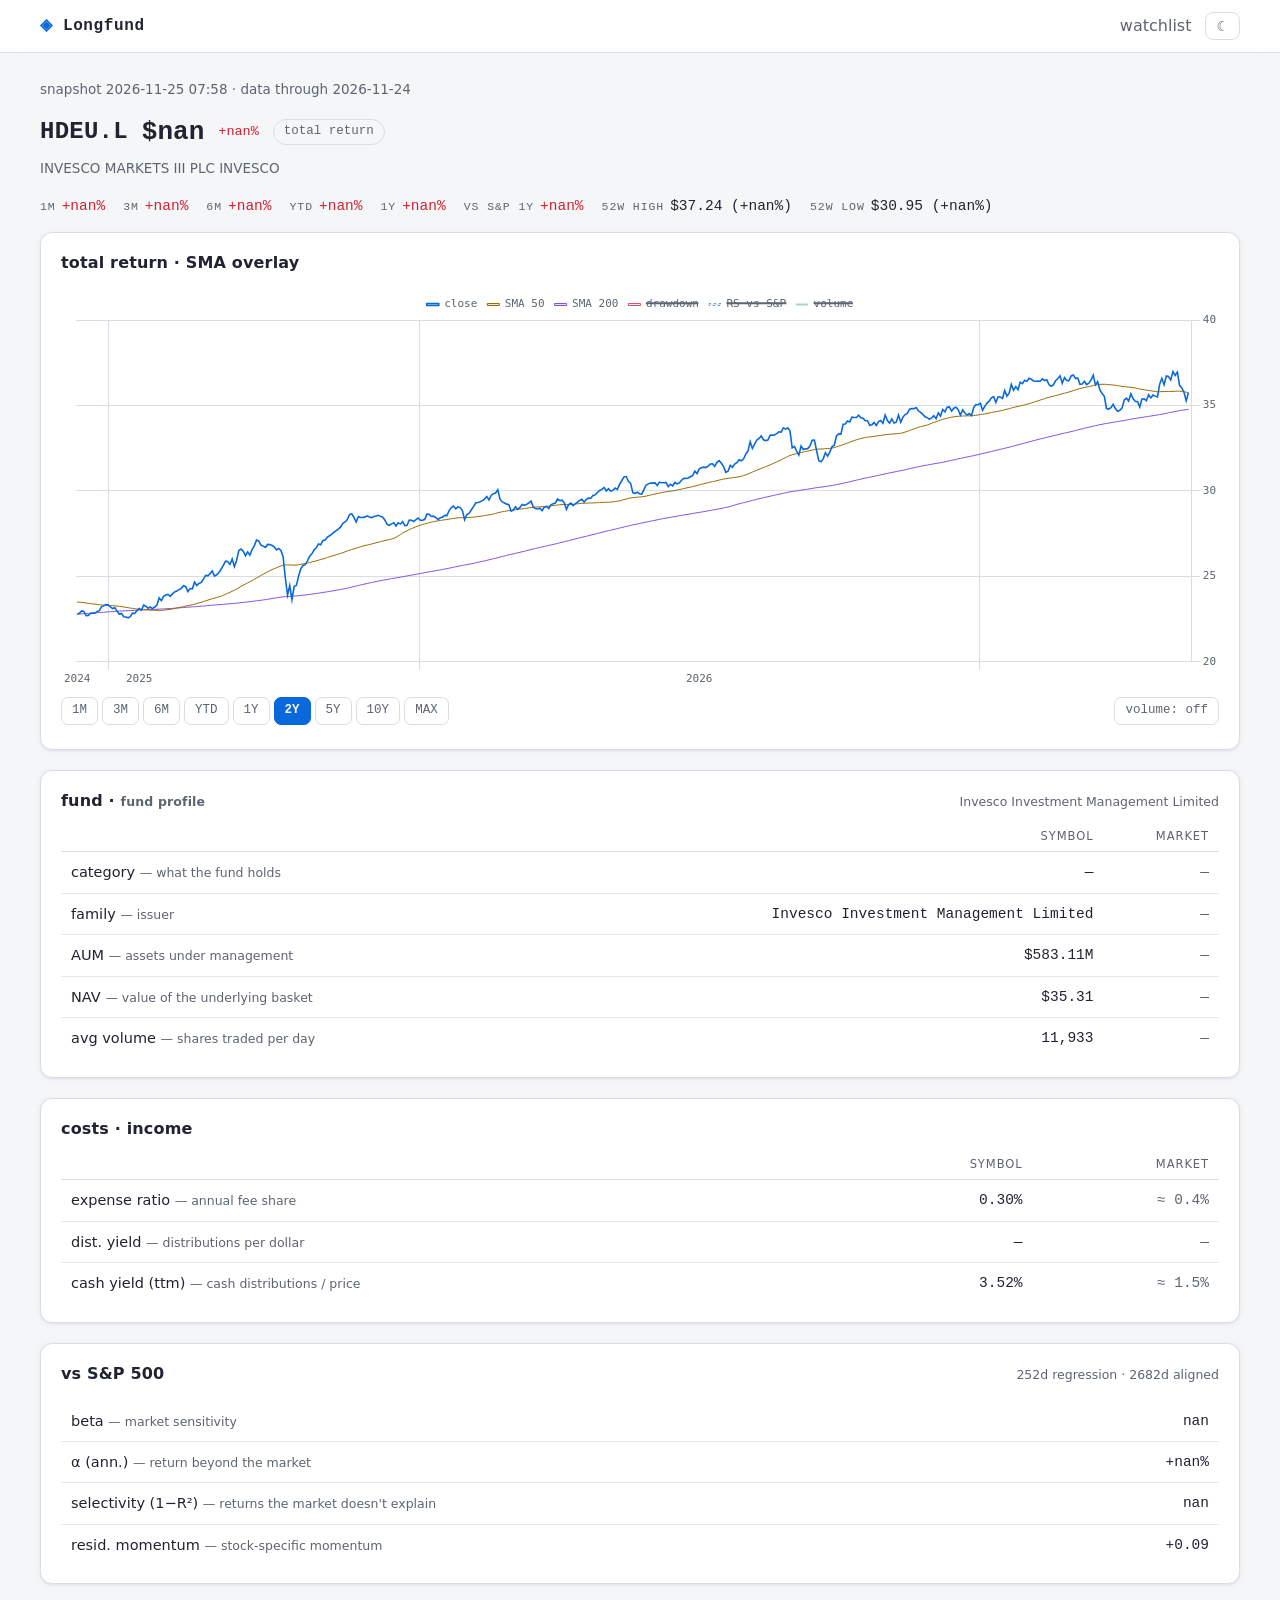
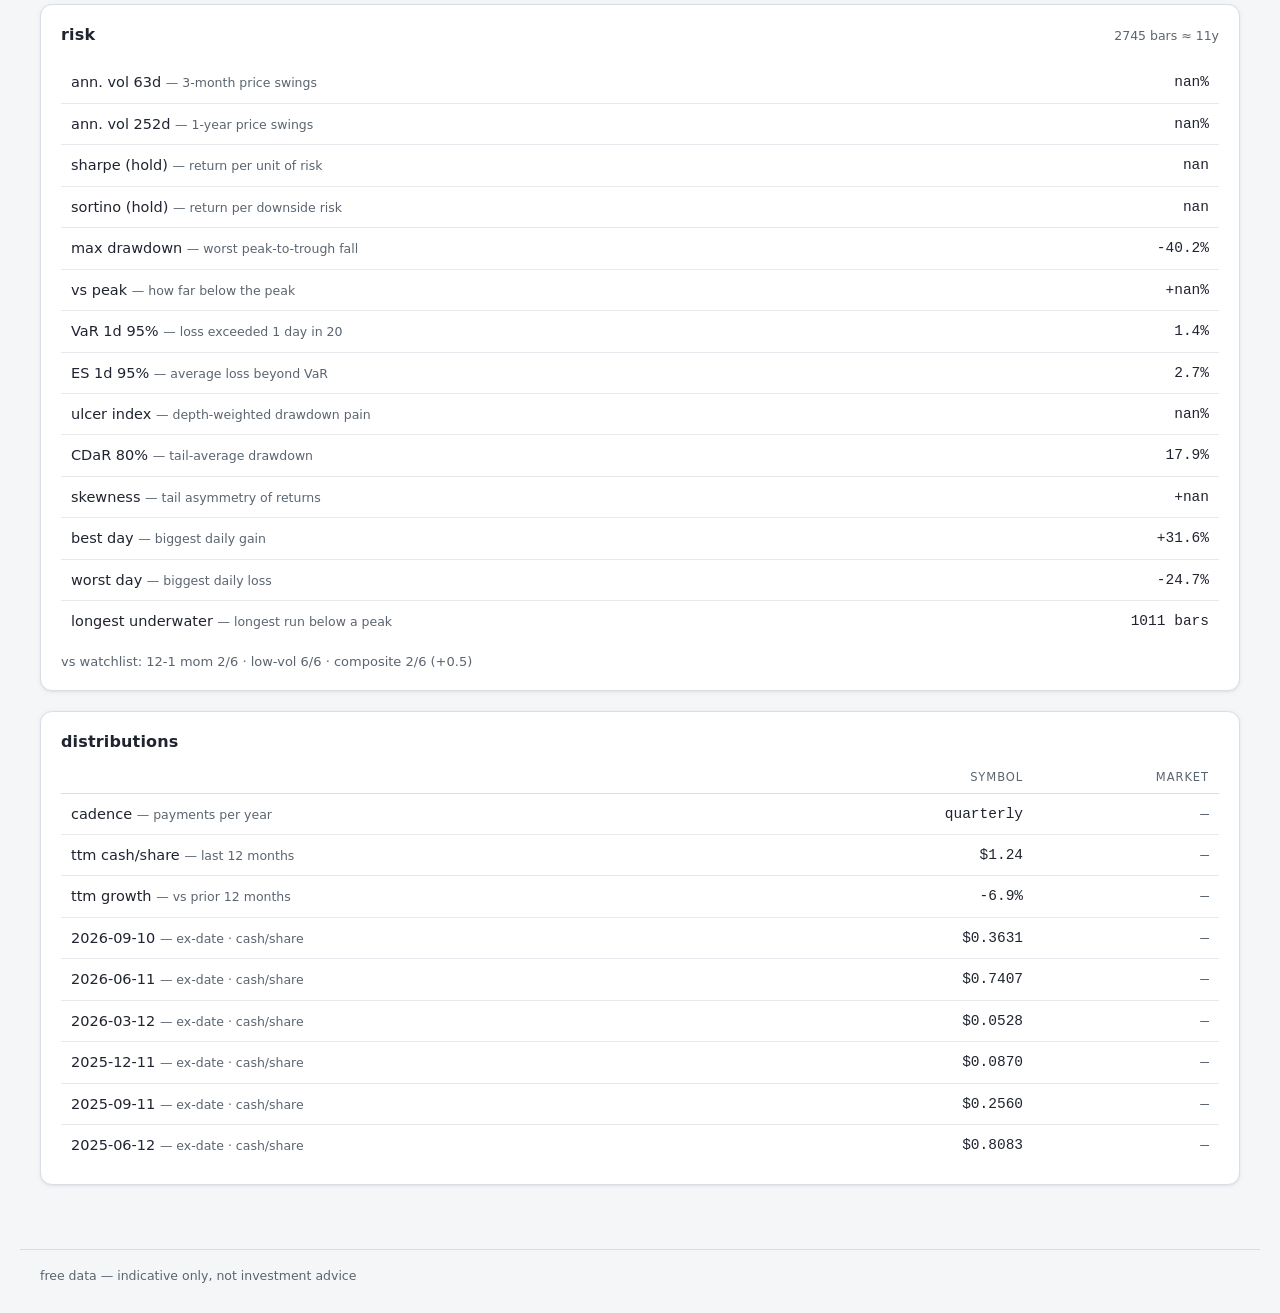
==== commit 0eb7946c: "deploy: 5321535dc3578040284b590253cf38efc5ad1ca1" ====
--- a/HDEU.L.html
+++ b/HDEU.L.html
@@ -347,33 +347,33 @@
   </header>
   <main class="shell">
     
-<div class="crumb muted">snapshot 2026-11-24 09:26 · data through 2026-11-24</div>
+<div class="crumb muted">snapshot 2026-11-25 07:58 · data through 2026-11-24</div>
 
 <div class="sym-head">
   <h2>HDEU.L</h2>
-  <span class="sym-price mono">$35.52</span>
-  <span class="sym-change up">+0.68%</span>
+  <span class="sym-price mono">$nan</span>
+  <span class="sym-change down">+nan%</span>
   <span class="chip" title="long-horizon numbers use adjusted closes: dividends and distributions reinvested (Yahoo's total-return approximation)">total return</span>
 </div>
 <div class="sym-sub">INVESCO MARKETS III PLC INVESCO</div>
 
 <div class="perf">
   
-  <span class="perf-item" title="Total return over the last month — the zone momentum constructions deliberately skip (short-term reversal noise lives here)"><span class="muted">1m</span><span class="up">+0.4%</span></span>
-  
-  <span class="perf-item" title="Total return over the last 3 months — a momentum formation length the research tests (J ∈ {3,6,9,12})"><span class="muted">3m</span><span class="down">-1.9%</span></span>
-  
-  <span class="perf-item" title="Total return over the last 6 months — a momentum formation length the research tests (6-month formation earned 0.95–1.10%/mo winner−loser)"><span class="muted">6m</span><span class="up">+2.1%</span></span>
-  
-  <span class="perf-item" title="Total return since January 1 — calendar convenience, not a research window"><span class="muted">ytd</span><span class="up">+13.5%</span></span>
-  
-  <span class="perf-item" title="Trailing 1-year total return — the canonical momentum formation window"><span class="muted">1y</span><span class="up">+16.7%</span></span>
-  
-  <span class="perf-item" title="Total return ÷ the S&amp;P 500&#39;s total return over the last year, minus 1 — the relative-momentum read rotation strategies rank on"><span class="muted">vs S&amp;P 1y</span><span class="up">+13.7%</span></span>
-  
-  <span class="perf-item" title="52-week high · how far the last close sits below it — location context, not a ranked factor"><span class="muted">52w high</span><span>$37.24 (-4.6%)</span></span>
-  
-  <span class="perf-item" title="52-week low · how far the last close sits above it — location context, not a ranked factor"><span class="muted">52w low</span><span>$30.88 (+15.0%)</span></span>
+  <span class="perf-item" title="Total return over the last month — the zone momentum constructions deliberately skip (short-term reversal noise lives here)"><span class="muted">1m</span><span class="down">+nan%</span></span>
+  
+  <span class="perf-item" title="Total return over the last 3 months — a momentum formation length the research tests (J ∈ {3,6,9,12})"><span class="muted">3m</span><span class="down">+nan%</span></span>
+  
+  <span class="perf-item" title="Total return over the last 6 months — a momentum formation length the research tests (6-month formation earned 0.95–1.10%/mo winner−loser)"><span class="muted">6m</span><span class="down">+nan%</span></span>
+  
+  <span class="perf-item" title="Total return since January 1 — calendar convenience, not a research window"><span class="muted">ytd</span><span class="down">+nan%</span></span>
+  
+  <span class="perf-item" title="Trailing 1-year total return — the canonical momentum formation window"><span class="muted">1y</span><span class="down">+nan%</span></span>
+  
+  <span class="perf-item" title="Total return ÷ the S&amp;P 500&#39;s total return over the last year, minus 1 — the relative-momentum read rotation strategies rank on"><span class="muted">vs S&amp;P 1y</span><span class="down">+nan%</span></span>
+  
+  <span class="perf-item" title="52-week high · how far the last close sits below it — location context, not a ranked factor"><span class="muted">52w high</span><span>$37.24 (+nan%)</span></span>
+  
+  <span class="perf-item" title="52-week low · how far the last close sits above it — location context, not a ranked factor"><span class="muted">52w low</span><span>$30.95 (+nan%)</span></span>
   
 </div>
 
@@ -424,7 +424,7 @@
             <tr><td title="Fund family / issuer">family <span class="gloss">— issuer</span></td><td class="num mono">Invesco Investment Management Limited</td><td class="num mono mref">—</td></tr>
             <tr><td title="Total net assets in the fund — viability and liquidity at a glance">AUM <span class="gloss">— assets under management</span></td><td class="num mono">$583.11M</td><td class="num mono mref">—</td></tr>
             <tr><td title="Net asset value per share — what the underlying basket is worth">NAV <span class="gloss">— value of the underlying basket</span></td><td class="num mono">$35.31</td><td class="num mono mref">—</td></tr>
-            <tr><td title="Average daily shares traded (3 months) — liquidity is a style factor and trading costs scale inversely with it">avg volume <span class="gloss">— shares traded per day</span></td><td class="num mono">11,964</td><td class="num mono mref">—</td></tr>
+            <tr><td title="Average daily shares traded (3 months) — liquidity is a style factor and trading costs scale inversely with it">avg volume <span class="gloss">— shares traded per day</span></td><td class="num mono">11,933</td><td class="num mono mref">—</td></tr>
           </tbody>
         </table>
       </section>
@@ -437,23 +437,23 @@
             <tr class="stat-cols"><td></td><td class="num">symbol</td><td class="num" title="approximate broad-market median (US large caps) — sector mix moves these a lot; context, not a verdict">market</td></tr>
             <tr><td title="Annual fee as a share of assets — the one guaranteed drag on fund returns, compounding like negative alpha. The ETF&#39;s whole pitch is being cheap; verify it here">expense ratio <span class="gloss">— annual fee share</span></td><td class="num mono">0.30%</td><td class="num mono mref">≈ 0.4%</td></tr>
             <tr><td title="The fund&#39;s reported distribution yield (trailing) — trust the computed cash yield below when they disagree">dist. yield <span class="gloss">— distributions per dollar</span></td><td class="num mono">—</td><td class="num mono mref">—</td></tr>
-            <tr><td title="Trailing 12-month cash distributions ÷ current price, computed from the actual payment series">cash yield (ttm) <span class="gloss">— cash distributions / price</span></td><td class="num mono">3.50%</td><td class="num mono mref">≈ 1.5%</td></tr>
+            <tr><td title="Trailing 12-month cash distributions ÷ current price, computed from the actual payment series">cash yield (ttm) <span class="gloss">— cash distributions / price</span></td><td class="num mono">3.52%</td><td class="num mono mref">≈ 1.5%</td></tr>
           </tbody>
         </table>
       </section>
     <section class="panel">
       <div class="panel-head">
         <h3>vs S&amp;P 500</h3>
-        <span class="muted">252d regression · 2680d aligned</span>
+        <span class="muted">252d regression · 2682d aligned</span>
       </div>
       <table class="data">
         <tbody>
           
-          <tr><td title="OLS slope of the stock&#39;s daily returns on the S&amp;P 500&#39;s over the regression window — the unforecast market exposure risk management would hedge away, not the thing you&#39;re researching">beta <span class="gloss">— market sensitivity</span></td><td class="num mono">0.19</td></tr>
-          
-          <tr><td title="Regression intercept × 252: annualized return left over after the market&#39;s contribution. Alpha rotation strategies rank on exactly this; single-factor here, not the Fama–French alpha of the research — and the base the residual purge builds on">α (ann.) <span class="gloss">— return beyond the market</span></td><td class="num mono">+15.6%</td></tr>
-          
-          <tr><td title="1 − R² of the regression: the share of returns the market does not explain. Research calls this selectivity (Amihud–Goyenko / Garyn-Tal) and overweights it — low R² with positive α is the prized pair; high R² = buying the index with extra steps">selectivity (1−R²) <span class="gloss">— returns the market doesn&#39;t explain</span></td><td class="num mono">0.94</td></tr>
+          <tr><td title="OLS slope of the stock&#39;s daily returns on the S&amp;P 500&#39;s over the regression window — the unforecast market exposure risk management would hedge away, not the thing you&#39;re researching">beta <span class="gloss">— market sensitivity</span></td><td class="num mono">nan</td></tr>
+          
+          <tr><td title="Regression intercept × 252: annualized return left over after the market&#39;s contribution. Alpha rotation strategies rank on exactly this; single-factor here, not the Fama–French alpha of the research — and the base the residual purge builds on">α (ann.) <span class="gloss">— return beyond the market</span></td><td class="num mono">+nan%</td></tr>
+          
+          <tr><td title="1 − R² of the regression: the share of returns the market does not explain. Research calls this selectivity (Amihud–Goyenko / Garyn-Tal) and overweights it — low R² with positive α is the prized pair; high R² = buying the index with extra steps">selectivity (1−R²) <span class="gloss">— returns the market doesn&#39;t explain</span></td><td class="num mono">nan</td></tr>
           
           <tr><td title="Risk-adjusted 12-1 momentum on market-purged residuals — the stock-specific part of momentum, with the market factor&#39;s contribution removed (single-factor purge, a proxy for the research&#39;s Fama–French version). In daily mean/σ units">resid. momentum <span class="gloss">— stock-specific momentum</span></td><td class="num mono">+0.09</td></tr>
           
@@ -464,32 +464,32 @@
     <section class="panel">
       <div class="panel-head">
         <h3>risk</h3>
-        <span class="muted">2744 bars ≈ 11y</span>
+        <span class="muted">2745 bars ≈ 11y</span>
       </div>
       <table class="data">
         <tbody>
           
-          <tr><td title="Annualized std of the last 63 daily returns — a 3-month read. The low-volatility anomaly sorts on the 6–12 month version">ann. vol 63d <span class="gloss">— 3-month price swings</span></td><td class="num mono">13.4%</td></tr>
-          
-          <tr><td title="Annualized std of the last 252 daily returns. The low-volatility anomaly sorts on exactly this: previously low-vol stocks beat high-vol ones risk-adjusted — volatility is not paid for here">ann. vol 252d <span class="gloss">— 1-year price swings</span></td><td class="num mono">11.6%</td></tr>
-          
-          <tr><td title="Annualized mean ÷ volatility of daily returns, for simply holding. Read with skewness: Sharpe treats both tails the same, and non-normal returns inflate it (the deflated-Sharpe critique). For scale: the whole market ran ≈0.34 over 1963–2010">sharpe (hold) <span class="gloss">— return per unit of risk</span></td><td class="num mono">0.45</td></tr>
-          
-          <tr><td title="Like Sharpe but only downside days count as risk — the pain an investor actually experiences">sortino (hold) <span class="gloss">— return per downside risk</span></td><td class="num mono">0.65</td></tr>
+          <tr><td title="Annualized std of the last 63 daily returns — a 3-month read. The low-volatility anomaly sorts on the 6–12 month version">ann. vol 63d <span class="gloss">— 3-month price swings</span></td><td class="num mono">nan%</td></tr>
+          
+          <tr><td title="Annualized std of the last 252 daily returns. The low-volatility anomaly sorts on exactly this: previously low-vol stocks beat high-vol ones risk-adjusted — volatility is not paid for here">ann. vol 252d <span class="gloss">— 1-year price swings</span></td><td class="num mono">nan%</td></tr>
+          
+          <tr><td title="Annualized mean ÷ volatility of daily returns, for simply holding. Read with skewness: Sharpe treats both tails the same, and non-normal returns inflate it (the deflated-Sharpe critique). For scale: the whole market ran ≈0.34 over 1963–2010">sharpe (hold) <span class="gloss">— return per unit of risk</span></td><td class="num mono">nan</td></tr>
+          
+          <tr><td title="Like Sharpe but only downside days count as risk — the pain an investor actually experiences">sortino (hold) <span class="gloss">— return per downside risk</span></td><td class="num mono">nan</td></tr>
           
           <tr><td title="Worst peak-to-trough decline over the window — the risk number that ends strategies and the one leverage gets sized against. Chan&#39;s bar: keep |CAGR ÷ max drawdown| ≥ 1">max drawdown <span class="gloss">— worst peak-to-trough fall</span></td><td class="num mono">-40.2%</td></tr>
           
-          <tr><td title="How far the last close sits below the window&#39;s peak — how underwater a buyer today starts">vs peak <span class="gloss">— how far below the peak</span></td><td class="num mono">-4.0%</td></tr>
+          <tr><td title="How far the last close sits below the window&#39;s peak — how underwater a buyer today starts">vs peak <span class="gloss">— how far below the peak</span></td><td class="num mono">+nan%</td></tr>
           
           <tr><td title="5th percentile of daily losses (historical simulation): exceeded ~1 day in 20. A threshold, not a tail measure — pair with ES for how bad breaches get">VaR 1d 95% <span class="gloss">— loss exceeded 1 day in 20</span></td><td class="num mono">1.4%</td></tr>
           
           <tr><td title="Mean of the worst 5% of daily returns — how bad the breaches are, which VaR&#39;s threshold doesn&#39;t say. The non-Gaussian tail measure the research prefers for equalizing risk">ES 1d 95% <span class="gloss">— average loss beyond VaR</span></td><td class="num mono">2.7%</td></tr>
           
-          <tr><td title="RMS of drawdowns — penalizes deep, long-lived pain, unlike volatility, which treats a quick dip and a long grind the same">ulcer index <span class="gloss">— depth-weighted drawdown pain</span></td><td class="num mono">932.1%</td></tr>
+          <tr><td title="RMS of drawdowns — penalizes deep, long-lived pain, unlike volatility, which treats a quick dip and a long grind the same">ulcer index <span class="gloss">— depth-weighted drawdown pain</span></td><td class="num mono">nan%</td></tr>
           
           <tr><td title="Mean of the worst 20% of drawdown observations — max drawdown is one sample; this averages the bad tail of the underwater curve">CDaR 80% <span class="gloss">— tail-average drawdown</span></td><td class="num mono">17.9%</td></tr>
           
-          <tr><td title="Skewness of daily returns; negative means the tail is the downside — the crash risk Sharpe ignores and the term the deflated-Sharpe correction uses">skewness <span class="gloss">— tail asymmetry of returns</span></td><td class="num mono">+2.24</td></tr>
+          <tr><td title="Skewness of daily returns; negative means the tail is the downside — the crash risk Sharpe ignores and the term the deflated-Sharpe correction uses">skewness <span class="gloss">— tail asymmetry of returns</span></td><td class="num mono">+nan</td></tr>
           
           <tr><td title="Best single-day return in the window — the right tail&#39;s observed edge">best day <span class="gloss">— biggest daily gain</span></td><td class="num mono">+31.6%</td></tr>
           
@@ -499,7 +499,7 @@
           
         </tbody>
       </table>
-      <div class="rank-line muted" title="Watchlist ranks per factor plus the composite (mean of demeaned ranks). Cross-sectional rank is what the factor research trades — long top decile, short bottom. Factors are blended because they are weakly or negatively correlated, so blends earn the same spreads at lower risk than any single factor">vs watchlist: 12-1 mom 4/6 · low-vol 1/6 · composite 4/6 (-1.0)</div>
+      <div class="rank-line muted" title="Watchlist ranks per factor plus the composite (mean of demeaned ranks). Cross-sectional rank is what the factor research trades — long top decile, short bottom. Factors are blended because they are weakly or negatively correlated, so blends earn the same spreads at lower risk than any single factor">vs watchlist: 12-1 mom 2/6 · low-vol 6/6 · composite 2/6 (+0.5)</div>
     </section>
 
     
@@ -645,7 +645,7 @@
   }
 </script>
 <script>
-  const payload = {"closes": [16.3951, 16.1626, 16.0123, 15.9916, 16.1208, 16.1768, 15.6032, 15.3743, 15.5554, 11.7061, 11.957, 15.7328, 15.7328, 15.8869, 15.8869, 16.0902, 16.0722, 15.7508, 15.4278, 15.5278, 15.4491, 14.9261, 14.6425, 14.7802, 14.2408, 14.2408, 14.9196, 14.9196, 15.3032, 15.3032, 15.3032, 15.5196, 15.5196, 14.9704, 15.2803, 15.4934, 15.5655, 15.8541, 15.9279, 15.9344, 15.9344, 15.8951, 15.782, 15.782, 16.0345, 16.1787, 16.3328, 16.3328, 16.2837, 16.3148, 16.3148, 16.3148, 16.3787, 16.3099, 16.0738, 16.0738, 16.387, 16.202, 15.9918, 16.0033, 15.7554, 15.7619, 15.5978, 15.8933, 15.9869, 15.9869, 16.3514, 16.4236, 16.4236, 16.4318, 16.6288, 16.6256, 16.7865, 16.7306, 16.4926, 16.7175, 16.8324, 16.7077, 16.6059, 16.3251, 16.1987, 16.1675, 16.2479, 16.2085, 16.3317, 16.1281, 16.1412, 16.1872, 16.156, 16.1938, 16.1938, 16.1346, 16.1346, 16.2447, 16.5369, 16.7668, 16.8554, 16.8554, 16.8554, 16.642, 16.6026, 16.4844, 16.6026, 16.7339, 16.6551, 16.5895, 16.0903, 15.8145, 15.5781, 15.6175, 15.4795, 15.6897, 16.1773, 16.2135, 16.2775, 16.4318, 15.271, 14.8753, 15.1446, 15.5452, 15.6189, 15.7785, 15.6676, 15.6676, 15.1065, 15.256, 15.5802, 15.7869, 15.9784, 16.007, 16.1145, 16.0238, 16.0238, 15.9918, 16.1212, 16.0775, 16.1044, 16.1363, 16.1834, 16.2825, 16.1414, 16.2623, 16.259, 15.9532, 15.9801, 15.9818, 16.2472, 16.3497, 16.5462, 16.5597, 16.6319, 16.6521, 16.6638, 16.6638, 16.3245, 16.4421, 16.4421, 16.3228, 16.4858, 16.4841, 16.39, 16.4706, 16.511, 16.5076, 16.511, 16.7865, 16.8285, 16.8134, 16.8604, 16.8873, 16.7596, 16.5362, 16.353, 16.3295, 16.39, 16.2758, 16.4639, 16.4656, 16.5782, 16.8285, 16.8285, 16.5513, 16.4975, 16.6033, 16.6314, 16.6652, 16.6381, 16.721, 16.6652, 16.6466, 16.4741, 16.6348, 16.579, 16.5959, 16.4927, 16.7379, 16.6534, 16.8918, 16.9408, 16.9526, 16.9594, 17.0135, 17.044, 17.0947, 17.0778, 17.1082, 17.0372, 16.8512, 16.6567, 16.6398, 16.4961, 16.6787, 16.7142, 16.814, 16.7311, 16.5739, 16.5316, 16.6178, 16.557, 16.6212, 16.4978, 16.5621, 16.6956, 16.6703, 16.6787, 16.7092, 16.5807, 16.6601, 16.7125, 16.6365, 16.6128, 16.7413, 17.0034, 17.1319, 17.3077, 17.4024, 17.4464, 17.6662, 17.5783, 17.5783, 17.6222, 17.7, 17.8048, 17.815, 17.7, 17.8015, 17.8826, 17.8486, 17.852, 18.0553, 18.0452, 18.0757, 18.1096, 18.0215, 17.9706, 17.9028, 17.8486, 17.9638, 17.9435, 17.9266, 17.8588, 17.9096, 17.835, 17.7503, 17.7062, 17.8181, 17.6995, 17.6283, 17.4147, 17.391, 17.3876, 17.4486, 17.5164, 17.3605, 17.4046, 17.5096, 17.6723, 17.6588, 17.7503, 17.7503, 17.7672, 17.7639, 17.774, 17.8249, 17.8418, 17.8486, 17.8621, 17.774, 17.7672, 17.8249, 18.0248, 18.0825, 18.0553, 18.0587, 18.0147, 17.9977, 18.1604, 18.1367, 18.1231, 18.0181, 18.0587, 18.2316, 18.3129, 18.2757, 18.2384, 18.1604, 18.2824, 18.2994, 18.296, 18.4587, 18.4994, 18.581, 18.7373, 18.6863, 18.7101, 18.7033, 18.7033, 18.7441, 18.7237, 18.7033, 18.7576, 18.7203, 18.6286, 18.5742, 18.5675, 18.5029, 18.9478, 18.9105, 18.8935, 18.829, 18.778, 18.9478, 18.9818, 19.2365, 19.3384, 19.3316, 19.4097, 19.3554, 19.1924, 19.3214, 19.3282, 19.4165, 19.2026, 19.1041, 19.2875, 19.3894, 19.4777, 19.4301, 19.4437, 19.5116, 19.4912, 19.5048, 19.6543, 19.678, 19.5999, 19.5727, 19.5727, 19.549, 19.5863, 19.4946, 19.5626, 19.5795, 19.4403, 19.498, 19.5795, 19.4709, 19.4165, 19.3894, 19.301, 19.4131, 19.2026, 19.1686, 18.8645, 18.736, 18.9304, 18.92, 18.8575, 18.7569, 18.7569, 18.8645, 18.8263, 19.038, 19.1178, 19.1213, 19.1525, 19.0449, 19.1144, 19.1005, 18.9547, 18.9165, 18.9373, 19.1352, 19.1699, 19.0033, 19.0207, 19.1873, 19.163, 19.2393, 19.4198, 19.4094, 19.4684, 19.3226, 19.1803, 19.0068, 19.2532, 19.2532, 19.3261, 19.274, 19.1977, 19.0901, 19.2081, 19.1109, 19.1456, 19.0762, 18.7499, 18.9096, 18.9061, 19.0554, 18.9547, 18.9651, 18.9616, 18.9616, 18.9825, 19.2046, 19.2463, 19.2393, 19.2115, 19.1768, 19.2324, 19.2463, 19.2393, 19.2046, 19.1838, 19.2185, 19.1942, 19.281, 19.2616, 19.4046, 19.4081, 19.4534, 19.3418, 19.4708, 19.415, 19.4778, 19.4708, 19.5684, 19.5824, 19.5963, 19.5475, 19.5649, 19.5545, 19.5405, 19.5684, 19.5405, 19.5754, 19.3976, 19.6765, 19.687, 19.7253, 19.8648, 19.8857, 19.9136, 19.8578, 19.8892, 19.8473, 19.8404, 19.7567, 19.68, 19.6382, 19.5894, 19.4325, 19.5336, 19.4499, 19.4499, 19.4813, 19.558, 19.5615, 19.5615, 19.5127, 19.6242, 19.7218, 19.7358, 19.5649, 19.7637, 19.8194, 19.7985, 19.8473, 19.8752, 19.8752, 19.8752, 19.8752, 19.8752, 19.8752, 19.7672, 19.7672, 19.5928, 19.6486, 19.6486, 19.6486, 19.7051, 19.7051, 19.5095, 19.5095, 19.5095, 19.5095, 19.5095, 19.5095, 19.5095, 19.5095, 19.5095, 19.5095, 20.1663, 20.1663, 20.1663, 20.1663, 20.334, 20.334, 20.334, 20.1314, 20.1314, 20.1314, 19.9008, 19.9008, 19.9008, 19.9008, 19.9008, 19.9008, 19.2859, 19.2859, 19.2859, 19.2859, 18.9574, 18.9574, 18.9574, 18.9574, 19.2719, 19.3418, 19.3418, 19.3418, 19.3418, 19.6213, 19.6213, 19.6213, 19.6213, 18.9435, 18.9435, 18.9435, 18.9435, 18.9435, 18.9435, 18.9435, 18.9435, 18.9435, 18.9435, 18.9435, 18.9435, 19.188, 19.1391, 19.1391, 18.8037, 18.6762, 18.6762, 18.6762, 19.1506, 19.0769, 19.0769, 19.3963, 19.3542, 19.3542, 19.3542, 19.3542, 19.5718, 19.6192, 19.6192, 19.7473, 19.7473, 19.7561, 19.7895, 19.9106, 19.9106, 19.8597, 20.0685, 20.0685, 20.0685, 20.0685, 20.2458, 20.1141, 20.1141, 20.1141, 20.1141, 20.1141, 20.1141, 20.2247, 20.1931, 20.1931, 20.0773, 20.0159, 20.0159, 20.0159, 20.0159, 20.0159, 19.642, 19.1489, 19.1489, 19.1489, 19.1489, 19.1489, 19.1489, 19.5718, 19.6052, 19.6052, 19.6912, 19.6982, 19.6719, 19.6719, 19.6719, 19.6719, 19.6719, 19.6719, 19.3402, 19.528, 19.528, 19.528, 19.3542, 19.2065, 19.2908, 19.2908, 19.2908, 19.2908, 19.2908, 19.2908, 19.2908, 19.2908, 19.6654, 19.6994, 19.6994, 19.6994, 19.6994, 19.6994, 19.7227, 19.7424, 19.7424, 19.7424, 19.7424, 19.7424, 20.0238, 20.0579, 20.0579, 20.031, 19.8428, 19.8428, 19.8428, 19.8428, 20.0167, 20.0077, 20.0077, 19.6725, 19.5775, 19.5775, 19.5775, 19.5775, 19.5775, 19.522, 19.522, 19.4808, 19.479, 19.5793, 19.5955, 19.5955, 19.2926, 19.384, 19.384, 19.384, 19.384, 19.228, 19.4449, 19.3714, 19.3696, 19.3696, 19.3696, 19.5076, 19.513, 19.513, 19.513, 19.513, 19.513, 19.513, 19.7371, 19.7413, 19.4326, 19.3622, 19.3315, 19.4939, 19.4127, 19.3766, 19.1852, 19.2863, 19.2087, 18.7556, 18.5949, 18.6346, 18.8765, 18.8332, 18.7465, 18.7502, 18.6491, 18.4396, 18.3169, 18.3855, 18.1977, 18.4595, 18.4649, 18.6021, 18.6057, 18.7285, 18.7321, 18.6996, 18.8657, 18.8747, 18.9271, 18.8386, 18.9144, 18.8837, 18.7321, 18.7429, 18.687, 18.4252, 18.5768, 18.3963, 18.4396, 18.7628, 18.7249, 18.687, 18.6815, 18.6364, 18.8079, 18.6527, 18.5516, 17.9721, 18.1291, 17.7861, 18.028, 18.3024, 18.3437, 18.3075, 18.2134, 18.1265, 18.2749, 17.9781, 17.9166, 17.6704, 17.475, 17.7157, 17.8731, 17.7483, 17.7573, 18.1717, 18.2206, 18.3654, 18.4269, 18.4468, 18.4957, 18.4812, 18.5355, 18.7056, 18.6441, 18.9916, 18.9192, 18.845, 18.8794, 18.9644, 19.1001, 18.9861, 19.0893, 19.1182, 19.006, 19.0205, 18.9336, 19.1762, 19.2196, 18.883, 18.6459, 18.7907, 18.959, 18.9554, 18.8251, 19.0929, 19.1852, 19.1128, 19.2902, 19.2286, 19.2847, 19.368, 19.4223, 19.4313, 19.5797, 19.625, 19.6087, 19.5707, 19.558, 19.368, 19.2214, 19.377, 19.3933, 19.511, 19.6528, 19.7582, 19.9018, 19.9891, 19.8146, 19.7855, 19.4674, 19.3929, 19.3947, 19.522, 19.3802, 19.482, 19.731, 19.8455, 20.0527, 20.089, 20.0781, 19.9691, 19.9436, 19.9673, 20.0854, 20.1763, 20.2235, 20.2708, 20.3726, 20.4344, 20.3726, 20.2072, 20.1399, 20.2272, 20.2453, 20.2781, 20.3326, 20.1726, 20.1763, 19.8019, 19.751, 19.4111, 19.5147, 19.253, 19.3911, 19.4402, 19.6692, 19.6019, 19.4965, 19.6347, 19.5783, 19.2366, 19.3766, 19.4256, 19.1803, 19.2203, 19.1058, 19.0621, 19.342, 19.3493, 19.273, 19.4802, 19.5438, 19.6528, 19.5747, 19.5983, 19.4693, 19.4256, 19.7092, 19.7419, 19.6458, 19.6495, 19.5377, 19.4669, 19.5116, 19.519, 19.6365, 19.7707, 19.8695, 20.0037, 20.1136, 20.0391, 19.9272, 19.8415, 19.7949, 19.8154, 19.8415, 19.9067, 19.8993, 19.7744, 19.7054, 19.629, 19.5787, 19.8695, 19.9515, 19.9366, 19.8583, 19.8918, 19.4985, 19.5228, 19.6066, 19.2469, 18.9468, 18.8685, 18.8368, 19.0214, 18.7847, 18.684, 18.8667, 18.4846, 18.397, 18.712, 18.889, 18.671, 18.8126, 18.8275, 18.7008, 18.8163, 18.8033, 18.9524, 19.0065, 19.0419, 18.9561, 19.1407, 19.437, 19.4258, 19.5955, 19.834, 19.8657, 19.972, 20.1546, 20.1043, 19.9384, 19.9887, 20.1028, 20.1818, 19.9562, 19.9656, 19.804, 19.8679, 19.9562, 20.0728, 19.9449, 19.4769, 19.4337, 19.5126, 19.71, 19.4957, 19.5483, 19.757, 20.0803, 20.0352, 20.2795, 20.3134, 20.3228, 20.2833, 20.4261, 20.4825, 20.6122, 20.5746, 20.6066, 20.6536, 20.6197, 20.5239, 20.5709, 20.5953, 20.8227, 20.9449, 20.9224, 21.0276, 21.0069, 21.0408, 21.0878, 20.8829, 20.7851, 20.8923, 21.0182, 20.9863, 20.9506, 20.896, 20.9468, 20.9919, 20.9468, 20.9712, 20.9224, 20.866, 20.5633, 20.3961, 20.6348, 20.6273, 20.787, 20.7306, 20.6705, 20.7062, 20.805, 20.8389, 20.9992, 20.9841, 20.9765, 20.9765, 21.1047, 21.067, 21.0821, 21.0934, 20.9313, 20.8559, 21.1123, 20.9954, 20.8974, 20.9652, 20.969, 21.0142, 21.0218, 20.969, 21.0369, 20.9313, 20.9973, 21.1161, 21.1236, 20.9633, 20.8879, 20.7937, 20.8729, 20.5034, 20.7786, 20.8352, 20.6315, 20.4506, 20.443, 20.6617, 20.8766, 20.9615, 20.9124, 20.9124, 21.0557, 21.1801, 21.1801, 21.1877, 21.3197, 21.2593, 21.3272, 21.1971, 20.9973, 20.1848, 19.7945, 19.8549, 19.1969, 19.9114, 18.3938, 18.4353, 18.6069, 18.2374, 17.6266, 15.945, 15.6961, 15.5604, 13.5788, 13.5592, 12.7442, 13.2572, 13.0915, 13.2376, 13.4661, 13.1619, 14.2599, 14.5762, 14.7063, 14.166, 14.1312, 14.384, 13.8709, 14.1274, 13.827, 14.3196, 14.8107, 14.7555, 15.1354, 15.0029, 14.3507, 14.2273, 14.5429, 14.4672, 14.0276, 14.2954, 14.5671, 14.3552, 14.667, 15.0812, 15.6541, 15.3518, 14.9833, 14.7494, 15.0483, 14.7933, 14.9356, 14.9258, 15.04, 14.6707, 14.4437, 14.4627, 15.197, 14.8017, 14.8993, 14.7003, 14.7661, 15.5462, 15.9, 16.0702, 15.5879, 16.0286, 16.494, 17.1315, 17.1012, 17.7709, 17.8825, 17.4323, 17.122, 16.1629, 16.231, 16.1819, 16.6605, 16.6132, 16.4949, 16.4911, 16.2805, 16.4988, 16.0603, 16.1408, 16.0335, 16.1599, 16.1025, 16.1025, 16.4796, 16.3571, 16.627, 16.5064, 16.4069, 16.2154, 16.359, 16.5562, 16.5543, 16.6615, 16.6615, 16.6404, 16.7553, 16.8012, 16.7381, 16.6711, 16.5083, 16.3418, 16.3858, 16.2939, 15.8249, 15.8421, 16.0699, 16.0986, 16.1829, 16.0623, 16.0948, 16.2365, 16.5045, 16.6998, 16.6232, 16.4452, 16.3973, 16.2767, 16.3858, 16.2556, 16.1867, 16.5217, 16.4624, 16.5275, 16.3935, 16.3743, 16.1752, 16.2824, 16.2403, 16.1369, 16.382, 16.1924, 16.5294, 16.4203, 16.4356, 16.3973, 16.47, 16.5083, 16.4541, 16.2799, 15.7302, 15.8038, 15.7728, 15.6489, 15.5522, 15.9296, 15.7767, 15.8425, 15.7728, 15.7922, 16.0883, 16.1309, 15.978, 16.1425, 16.1173, 16.2354, 16.1502, 16.1986, 15.8599, 15.8754, 15.856, 15.8754, 15.6083, 15.6063, 15.7244, 15.5146, 15.3172, 14.8511, 14.7814, 14.9022, 15.1747, 15.4364, 15.6141, 15.6567, 15.6199, 16.3999, 16.7503, 16.7948, 16.7638, 16.8296, 17.0619, 17.0483, 17.1025, 16.9883, 17.0329, 17.029, 17.2187, 17.3116, 17.3077, 17.3871, 17.2303, 17.2341, 17.1954, 17.1025, 17.2245, 17.1858, 17.149, 17.1838, 17.159, 16.9535, 17.0175, 16.9574, 17.0756, 17.1357, 17.0388, 16.5948, 16.748, 16.9923, 17.0446, 17.1862, 17.1164, 17.0582, 17.2327, 17.1513, 17.5526, 17.6418, 17.6263, 17.5468, 17.5119, 17.6883, 17.6651, 17.51, 17.541, 17.5138, 17.5526, 17.4983, 17.3529, 17.254, 17.477, 17.3645, 17.3529, 17.1028, 17.2424, 17.3704, 17.5875, 17.6457, 17.6883, 17.7523, 17.5991, 17.6612, 17.7426, 17.7833, 17.954, 17.8861, 17.8299, 17.6399, 17.7038, 17.6728, 17.5972, 17.6883, 17.7077, 17.3626, 17.6185, 17.6728, 17.6205, 17.6961, 17.6612, 18.0121, 18.0528, 18.2254, 18.303, 18.3146, 18.3379, 18.3921, 18.3437, 18.3958, 18.3725, 18.3764, 18.4833, 18.5202, 18.5533, 18.7185, 18.8487, 18.8915, 18.8332, 18.872, 18.9148, 18.9576, 18.977, 18.8876, 18.837, 18.7943, 18.7515, 18.734, 18.872, 18.9809, 18.7573, 18.8021, 18.8992, 18.8487, 18.8876, 18.8293, 18.8779, 18.8176, 18.8254, 18.7612, 19.0003, 19.0781, 19.1655, 19.2938, 18.9906, 19.1111, 19.1033, 19.2861, 19.3755, 19.3988, 19.1772, 19.321, 19.4143, 19.5096, 19.3949, 19.3424, 19.3424, 19.4396, 19.3968, 19.4338, 19.4649, 19.5154, 19.6107, 19.6359, 19.6534, 19.634, 19.6884, 19.8186, 19.8342, 19.9003, 19.7395, 19.5041, 19.5753, 19.5535, 19.326, 19.4269, 19.4407, 19.3279, 19.3596, 19.1993, 19.3418, 19.3814, 19.4704, 19.3418, 19.506, 19.2468, 19.4625, 19.6366, 19.6406, 19.597, 19.4843, 19.5179, 19.0905, 19.1914, 19.4546, 19.5595, 19.7553, 19.7712, 19.7514, 19.8384, 19.8226, 19.7633, 19.8147, 19.88, 19.9097, 19.9255, 19.9967, 20.0838, 20.0897, 20.1511, 20.248, 20.3173, 20.2856, 20.2757, 20.4162, 20.3094, 20.3707, 20.4538, 20.3668, 20.254, 20.1412, 20.163, 20.0996, 20.252, 20.248, 20.1392, 20.1709, 20.1135, 20.064, 20.0403, 19.8226, 19.977, 19.9216, 19.7474, 19.7634, 19.5912, 19.365, 19.5092, 19.6613, 19.8074, 19.6913, 19.8074, 19.5772, 19.6373, 19.6373, 19.5272, 19.5732, 19.7454, 19.5372, 19.7514, 19.7594, 19.6733, 19.7033, 19.7154, 19.8795, 19.9115, 19.8315, 19.8935, 19.9876, 19.9636, 20.0957, 20.0557, 20.1638, 20.1838, 20.1157, 20.0016, 20.1598, 20.1998, 20.2559, 20.2719, 20.338, 20.2499, 20.1918, 20.3119, 20.2899, 20.2859, 20.384, 20.364, 20.354, 20.2479, 20.0997, 20.2999, 20.1918, 20.2399, 20.32, 19.7053, 19.8115, 19.7534, 19.9836, 19.7734, 19.6833, 20.0777, 20.2078, 20.0837, 20.0156, 20.0177, 19.9736, 19.9576, 19.9896, 20.1733, 20.133, 19.9038, 20.1451, 20.1914, 20.3804, 20.4408, 20.5856, 20.6077, 20.5252, 20.8993, 20.9074, 20.7545, 20.7465, 20.7586, 20.8732, 20.9356, 21.01, 20.9818, 21.0643, 21.014, 20.9858, 21.0059, 20.6741, 20.2899, 20.5051, 20.7103, 20.9738, 20.8631, 20.8249, 20.8973, 21.0462, 20.9154, 20.6379, 20.65, 20.7264, 21.0341, 21.0884, 20.9215, 20.5071, 20.7405, 20.8189, 20.6962, 20.7344, 20.4005, 20.2256, 20.2497, 19.5317, 20.1894, 20.0325, 19.4552, 19.5437, 19.1475, 18.4295, 18.1942, 18.4214, 19.2018, 18.9283, 19.1918, 19.4311, 19.4573, 19.7127, 19.7397, 19.5741, 19.7316, 19.8185, 19.5862, 19.5862, 19.6912, 19.8629, 20.1295, 20.0346, 19.9619, 20.0204, 19.9195, 19.9195, 19.8084, 19.7417, 20.0952, 20.1073, 20.0891, 20.1214, 20.2547, 20.1336, 20.3638, 20.4668, 20.178, 19.9639, 19.9336, 19.9639, 20.0709, 20.0891, 20.1315, 20.0629, 19.9477, 19.7134, 19.3236, 19.4892, 19.7983, 19.6266, 19.8528, 19.9578, 20.2002, 20.0992, 19.8851, 20.0285, 20.2992, 20.1295, 20.3719, 20.5416, 20.5133, 20.5294, 20.3578, 20.2224, 20.4709, 20.4083, 20.2346, 20.0366, 19.4771, 19.0752, 18.9621, 19.2287, 18.704, 18.6998, 18.8119, 18.731, 18.5338, 18.2329, 18.5919, 18.6334, 18.8617, 18.6189, 18.3428, 18.4362, 18.5006, 18.0129, 18.0606, 18.4093, 18.5359, 18.3428, 18.3844, 18.2079, 17.8261, 18.0751, 18.1996, 18.4902, 18.3346, 18.2163, 18.3013, 18.4279, 18.3221, 18.401, 18.5006, 18.7953, 18.7517, 18.7123, 18.7413, 18.7413, 18.7745, 18.9842, 18.9862, 19.1647, 19.144, 19.2394, 19.2021, 19.3474, 19.1232, 19.1606, 19.0153, 18.7642, 18.7828, 18.7393, 18.7725, 18.511, 18.3595, 18.1851, 17.9568, 18.3262, 18.0834, 18.0772, 18.1104, 18.0606, 18.3428, 18.6749, 18.4695, 18.2412, 18.1716, 17.9767, 17.6309, 17.7043, 17.5199, 17.0505, 16.8996, 16.7253, 16.6595, 16.31, 16.5715, 16.82, 17.2286, 16.9353, 16.724, 16.538, 16.5966, 16.3955, 16.2412, 16.3904, 16.3904, 16.996, 17.1427, 17.1364, 17.1532, 17.0673, 17.3711, 17.5534, 17.5911, 17.8887, 17.8614, 18.0102, 18.1192, 18.0668, 17.9369, 18.3455, 18.4607, 18.6158, 18.6493, 19.0097, 19.0705, 19.1585, 19.1459, 19.0391, 18.8924, 19.0852, 19.0328, 19.1396, 19.081, 19.2381, 19.213, 18.9741, 18.9259, 18.9091, 19.0642, 19.0956, 19.0663, 18.9993, 18.907, 18.7981, 18.9657, 18.8484, 19.0055, 19.0181, 18.6104, 18.3618, 18.5008, 18.4356, 18.7515, 18.6272, 18.6862, 18.5998, 18.7662, 18.6925, 19.0211, 19.3475, 19.2991, 19.5266, 19.6403, 19.575, 19.7056, 19.9583, 19.8572, 20.0089, 19.9288, 19.8783, 19.6508, 19.7561, 19.8846, 19.9036, 19.8509, 19.9078, 19.9562, 19.9394, 19.8951, 20.0089, 20.3522, 20.1984, 20.051, 20.0826, 20.2048, 20.2869, 20.1563, 20.2195, 20.308, 20.3543, 20.4554, 20.468, 20.4891, 20.4133, 20.2406, 20.3269, 20.2069, 20.3648, 20.3038, 20.1584, 20.209, 20.3817, 20.4238, 20.3059, 20.3733, 20.1963, 19.9204, 19.5097, 19.7056, 19.1833, 19.2372, 18.9303, 19.216, 19.5589, 19.3874, 19.3282, 18.9578, 19.144, 19.0869, 19.3155, 19.6012, 19.688, 19.7197, 19.7409, 19.7113, 20.0012, 20.0901, 20.1367, 20.1282, 20.1536, 20.1769, 20.2468, 20.3441, 20.2425, 20.2425, 20.27, 20.1473, 20.2108, 20.3081, 20.3357, 20.0118, 20.1304, 20.0245, 20.3166, 20.2552, 20.2129, 20.1917, 20.2764, 20.323, 20.2658, 20.1452, 20.196, 20.287, 20.2722, 20.3611, 20.0838, 19.906, 20.033, 19.9589, 19.6943, 19.8806, 20.2404, 20.1896, 20.2764, 20.2595, 20.27, 20.2806, 20.2404, 20.2616, 20.3928, 20.2067, 20.2784, 20.0785, 19.972, 19.8004, 19.6092, 19.5092, 19.557, 19.6678, 19.7808, 19.8221, 20.0437, 20.1632, 20.1763, 20.0481, 19.5983, 19.6809, 19.6722, 19.8134, 20.1067, 20.1654, 20.0893, 20.0502, 20.0959, 20.1632, 20.3023, 20.2849, 20.3609, 20.4196, 20.3957, 20.5891, 20.6782, 20.6086, 20.4066, 20.0198, 19.8851, 20.0915, 20.0763, 19.859, 19.9916, 20.1871, 19.985, 19.9829, 19.7569, 19.7634, 19.62, 19.5505, 19.5809, 19.6678, 19.7113, 19.6896, 19.7482, 20.2327, 20.2132, 20.2088, 20.1437, 20.0394, 19.9829, 19.9459, 19.909, 19.9633, 20.1545, 20.1784, 20.1741, 20.3893, 20.4421, 20.2244, 20.3409, 20.5719, 20.2815, 20.1738, 19.9296, 19.857, 19.5469, 19.6129, 19.7207, 19.4369, 19.1994, 19.1994, 19.2478, 19.4083, 19.3578, 19.6767, 19.7383, 19.6767, 19.4875, 19.5843, 19.5271, 19.3952, 19.3952, 18.9421, 18.8475, 18.8695, 18.8431, 18.7639, 18.7331, 18.8167, 18.9816, 19.1092, 19.4545, 19.6459, 19.5491, 19.4567, 19.4765, 19.6459, 19.5227, 19.6503, 19.9296, 19.9428, 19.8636, 20.044, 20.0748, 19.923, 19.9626, 20.011, 20.1144, 20.066, 20.0704, 20.1672, 20.3475, 20.4729, 20.5103, 20.6577, 20.8226, 20.805, 20.9304, 20.9304, 20.8138, 20.8204, 21.0606, 21.0628, 20.981, 20.9965, 21.0517, 20.9722, 21.0164, 21.1313, 21.0341, 21.0606, 21.18, 20.9943, 21.2375, 21.2861, 21.3237, 21.3215, 21.2043, 21.1136, 21.191, 21.2419, 21.1844, 20.9191, 20.9324, 20.8483, 20.981, 20.9921, 21.1623, 21.1335, 21.2529, 21.1402, 21.2087, 21.2728, 21.0473, 21.0075, 20.8616, 20.9324, 20.7688, 20.7245, 20.5941, 20.8218, 20.6847, 20.7201, 20.8528, 20.9545, 20.9213, 20.9722, 21.0938, 21.2485, 21.3436, 21.2242, 21.2839, 21.2198, 21.2397, 21.2905, 21.2596, 21.3016, 21.3988, 21.4674, 21.5094, 21.4607, 21.5779, 21.5956, 21.4246, 21.5133, 21.5333, 21.6887, 21.7086, 21.7708, 21.8374, 21.9483, 22.1103, 22.2413, 22.3211, 22.2479, 22.3966, 22.5808, 22.3078, 22.4676, 22.4232, 22.3544, 22.2191, 22.2812, 22.2612, 21.9838, 22.137, 22.3101, 22.3589, 22.6008, 22.7428, 22.5675, 22.3944, 22.5719, 22.7428, 22.5054, 22.4055, 22.6097, 22.6895, 23.069, 23.0579, 23.129, 23.3109, 23.3509, 23.5107, 23.6172, 23.5817, 23.6483, 23.6838, 23.4885, 23.4796, 23.362, 23.3598, 23.5595, 23.2754, 23.4663, 23.5195, 23.6993, 23.5506, 23.5417, 23.595, 23.4707, 23.2599, 22.9825, 23.0357, 22.5882, 22.2561, 22.3152, 22.4494, 22.4153, 22.6837, 22.5381, 22.8565, 22.6518, 22.4608, 22.3425, 22.2993, 22.6336, 22.4926, 22.7337, 22.9066, 22.8474, 22.8019, 22.5381, 22.8451, 23.0248, 23.1067, 22.9179, 22.8679, 22.9748, 23.2204, 22.9953, 23.2841, 23.2068, 23.1408, 23.1203, 23.1749, 23.1454, 23.3046, 23.2341, 22.811, 22.4904, 21.9309, 21.8536, 22.4085, 22.3812, 22.3698, 22.3767, 22.5199, 22.6427, 22.9316, 22.9816, 23.2045, 23.0544, 23.1636, 23.1454, 23.366, 23.4615, 23.5252, 23.5456, 23.6093, 23.723, 23.4979, 23.4114, 23.6662, 23.3159, 23.5001, 23.3137, 23.2386, 23.3185, 23.4776, 23.5537, 23.6921, 23.6552, 23.7728, 23.6298, 23.6344, 23.7958, 23.669, 23.9111, 24.1302, 23.8719, 23.6898, 23.6091, 23.3785, 23.5929, 23.639, 23.5491, 23.6344, 23.5629, 23.616, 23.7566, 23.7589, 23.7774, 23.8581, 23.948, 23.8051, 23.6852, 23.6298, 23.6898, 23.639, 23.7912, 23.6021, 23.4384, 23.2724, 23.5699, 23.5214, 23.4546, 22.9749, 23.1294, 22.9518, 23.1179, 22.6567, 22.5944, 22.8273, 23.0187, 23.111, 22.9196, 22.8135, 22.8388, 22.9772, 22.9495, 22.7051, 22.712, 22.825, 22.8527, 22.8412, 22.9472, 22.991, 23.2332, 23.2793, 23.3439, 23.3346, 23.2078, 23.116, 23.1624, 22.963, 22.7799, 22.8263, 22.6408, 22.6222, 22.5736, 22.6524, 22.8471, 22.8263, 22.9978, 23.1184, 23.0233, 23.3131, 23.2505, 23.1369, 23.2065, 23.1137, 23.2065, 23.3224, 23.7374, 23.5774, 23.8278, 23.9089, 23.9414, 23.8324, 23.9738, 24.0851, 24.1361, 24.2219, 24.2961, 24.4514, 24.3934, 24.1037, 24.2845, 24.2683, 24.6601, 24.4699, 24.5905, 24.6369, 24.8386, 25.0542, 25.0263, 25.1608, 25.3115, 25.0148, 25.0913, 25.2188, 25.4181, 25.6361, 25.8911, 25.8679, 25.694, 26.014, 25.5642, 25.9421, 26.5124, 26.5935, 26.4683, 26.2041, 26.4266, 26.2409, 26.5671, 26.7977, 27.1215, 27.0796, 26.8327, 26.7698, 26.6882, 26.8676, 26.8583, 26.807, 26.7208, 26.5415, 26.6323, 26.5112, 26.1547, 24.92, 23.8997, 24.4611, 23.6341, 24.4192, 24.4704, 25.0132, 25.4559, 25.6376, 25.6842, 25.9078, 26.178, 26.3155, 26.5415, 26.6929, 26.8909, 26.842, 27.0982, 27.1309, 27.3009, 27.3778, 27.4663, 27.5805, 27.6713, 27.7692, 27.8926, 28.1, 28.1815, 28.3166, 28.6172, 28.6614, 28.4494, 28.1769, 28.4937, 28.4401, 28.4424, 28.4797, 28.5426, 28.4727, 28.4308, 28.4983, 28.531, 28.5682, 28.51, 28.4657, 28.287, 28.0453, 27.9831, 28.074, 28.1411, 27.9448, 28.1315, 28.0573, 28.2057, 27.9664, 27.9855, 28.2942, 28.2751, 28.2104, 28.3229, 28.4138, 28.2822, 28.2798, 28.3349, 28.6436, 28.634, 28.5024, 28.5239, 28.4306, 28.3325, 28.4282, 28.4593, 28.567, 28.555, 28.847, 29.0264, 29.1102, 28.9547, 29.0671, 29.024, 28.8518, 28.311, 28.6196, 28.6842, 28.8805, 29.0839, 29.2921, 29.3256, 29.3686, 29.4308, 29.5218, 29.6678, 29.4763, 29.7348, 29.84, 29.8735, 30.0674, 29.5146, 29.3567, 29.2921, 29.2251, 29.1963, 28.8111, 28.8805, 29.0647, 28.9164, 29.0312, 29.2011, 29.1557, 29.2121, 29.2917, 29.4027, 29.0697, 28.9708, 28.9418, 28.9828, 28.8429, 29.048, 29.089, 28.9756, 29.1831, 29.2459, 29.2917, 29.5234, 29.4244, 29.4558, 29.3183, 28.9249, 29.1952, 29.2869, 29.1373, 29.2483, 29.3496, 29.4486, 29.5113, 29.3545, 29.4993, 29.5765, 29.5741, 29.7285, 29.7657, 29.9095, 30.0229, 30.0881, 30.2039, 30.0012, 30.1315, 29.9843, 30.0302, 30.1653, 30.0881, 30.3825, 30.5949, 30.8193, 30.841, 30.5587, 30.4404, 29.8999, 29.8564, 29.9216, 29.8371, 29.8082, 30.0784, 30.3439, 30.4115, 30.4597, 30.4549, 30.4694, 30.3149, 30.5152, 30.4742, 30.4742, 30.4863, 30.2522, 30.3896, 30.2977, 30.4937, 30.4138, 30.4671, 30.6268, 30.7381, 30.7284, 30.7575, 30.8276, 30.8954, 31.1567, 31.0164, 31.2898, 31.3528, 31.3915, 31.3673, 31.4544, 31.5754, 31.5851, 31.435, 31.6673, 31.7666, 31.6214, 31.4229, 31.0841, 31.1495, 31.4907, 31.3794, 31.5657, 31.6528, 31.8271, 31.7617, 31.8609, 32.1513, 32.3304, 32.8822, 32.4804, 32.7321, 32.979, 33.0685, 33.2161, 32.9935, 32.9427, 32.9765, 33.2524, 33.2645, 33.2742, 33.354, 33.4605, 33.4436, 33.6928, 33.613, 33.6856, 33.5017, 32.5143, 32.6014, 32.3328, 32.0933, 32.6256, 32.4224, 32.4615, 32.4736, 32.6214, 32.9656, 32.9777, 32.3669, 31.7707, 31.7028, 31.8749, 32.2361, 32.0373, 32.2821, 32.5802, 32.6748, 33.2225, 33.3364, 33.3171, 33.8963, 33.9182, 34.0902, 34.0369, 34.3205, 34.2963, 34.2938, 34.4247, 34.2793, 34.2575, 34.1048, 34.1048, 33.8333, 33.8745, 33.9981, 33.826, 34.0539, 34.1169, 33.9618, 34.4441, 34.1121, 33.9666, 34.209, 33.969, 34.0248, 34.4368, 34.0224, 34.3181, 34.4659, 34.5386, 34.7786, 34.8149, 34.8149, 34.878, 34.6889, 34.592, 34.478, 34.335, 34.289, 34.1896, 34.272, 34.3981, 34.2284, 34.558, 34.3805, 34.7592, 34.6231, 34.8953, 34.9176, 34.6676, 34.8384, 34.8953, 34.7567, 34.43, 34.7344, 34.5538, 34.4374, 34.5241, 34.4102, 34.8755, 35.0488, 35.0438, 35.1329, 34.7221, 34.9498, 35.1379, 35.2518, 35.4498, 35.5191, 35.1676, 35.5092, 35.4968, 35.4102, 35.878, 35.5513, 35.7196, 36.2319, 35.8953, 36.1032, 35.925, 36.3606, 36.2715, 36.4745, 36.4102, 36.5859, 36.5314, 36.4324, 36.4126, 36.4225, 36.4176, 36.5562, 36.4597, 36.4993, 36.2245, 36.1206, 36.1973, 36.4473, 36.576, 36.7319, 36.2938, 36.6329, 36.4671, 36.4498, 36.727, 36.7864, 36.5686, 36.6032, 36.2344, 36.25, 36.415, 36.2225, 36.3025, 36.495, 36.77, 36.205, 36.3975, 35.9125, 35.6975, 35.535, 34.8225, 34.79, 34.8675, 35.0625, 34.82, 34.655, 34.72, 34.8425, 35.32, 35.425, 35.255, 35.68, 35.39, 35.24, 35.22, 34.905, 35.38, 35.3825, 35.275, 35.625, 35.44, 35.61, 35.545, 35.5, 36.245, 36.5875, 36.2175, 36.72, 36.6925, 36.49, 36.985, 36.76, 36.95, 36.18, 36.0275, 35.775, 35.28, 35.52], "dates": ["2016-01-06", "2016-01-07", "2016-01-08", "2016-01-11", "2016-01-12", "2016-01-13", "2016-01-15", "2016-01-18", "2016-01-19", "2016-01-21", "2016-01-22", "2016-01-25", "2016-01-26", "2016-01-27", "2016-01-28", "2016-01-29", "2016-02-01", "2016-02-02", "2016-02-03", "2016-02-04", "2016-02-05", "2016-02-08", "2016-02-09", "2016-02-10", "2016-02-11", "2016-02-12", "2016-02-15", "2016-02-16", "2016-02-17", "2016-02-18", "2016-02-19", "2016-02-22", "2016-02-23", "2016-02-24", "2016-02-25", "2016-02-26", "2016-02-29", "2016-03-01", "2016-03-02", "2016-03-03", "2016-03-04", "2016-03-07", "2016-03-08", "2016-03-09", "2016-03-10", "2016-03-11", "2016-03-14", "2016-03-15", "2016-03-16", "2016-03-17", "2016-03-18", "2016-03-21", "2016-03-22", "2016-03-23", "2016-03-24", "2016-03-29", "2016-03-30", "2016-03-31", "2016-04-01", "2016-04-04", "2016-04-05", "2016-04-06", "2016-04-07", "2016-04-08", "2016-04-11", "2016-04-12", "2016-04-13", "2016-04-14", "2016-04-15", "2016-04-18", "2016-04-19", "2016-04-20", "2016-04-21", "2016-04-22", "2016-04-25", "2016-04-26", "2016-04-27", "2016-04-28", "2016-04-29", "2016-05-03", "2016-05-04", "2016-05-05", "2016-05-06", "2016-05-09", "2016-05-10", "2016-05-11", "2016-05-12", "2016-05-13", "2016-05-16", "2016-05-17", "2016-05-18", "2016-05-19", "2016-05-20", "2016-05-23", "2016-05-24", "2016-05-25", "2016-05-26", "2016-05-27", "2016-05-31", "2016-06-01", "2016-06-02", "2016-06-03", "2016-06-06", "2016-06-07", "2016-06-08", "2016-06-09", "2016-06-10", "2016-06-13", "2016-06-14", "2016-06-15", "2016-06-16", "2016-06-17", "2016-06-20", "2016-06-21", "2016-06-22", "2016-06-23", "2016-06-24", "2016-06-27", "2016-06-28", "2016-06-29", "2016-06-30", "2016-07-01", "2016-07-04", "2016-07-05", "2016-07-06", "2016-07-07", "2016-07-08", "2016-07-11", "2016-07-12", "2016-07-13", "2016-07-14", "2016-07-15", "2016-07-18", "2016-07-19", "2016-07-20", "2016-07-21", "2016-07-22", "2016-07-25", "2016-07-26", "2016-07-27", "2016-07-28", "2016-07-29", "2016-08-01", "2016-08-02", "2016-08-03", "2016-08-04", "2016-08-05", "2016-08-08", "2016-08-09", "2016-08-10", "2016-08-11", "2016-08-12", "2016-08-15", "2016-08-16", "2016-08-17", "2016-08-18", "2016-08-19", "2016-08-22", "2016-08-23", "2016-08-24", "2016-08-25", "2016-08-26", "2016-08-30", "2016-08-31", "2016-09-01", "2016-09-02", "2016-09-05", "2016-09-06", "2016-09-07", "2016-09-08", "2016-09-09", "2016-09-12", "2016-09-13", "2016-09-14", "2016-09-15", "2016-09-16", "2016-09-19", "2016-09-20", "2016-09-21", "2016-09-22", "2016-09-23", "2016-09-26", "2016-09-27", "2016-09-28", "2016-09-29", "2016-09-30", "2016-10-03", "2016-10-04", "2016-10-05", "2016-10-06", "2016-10-07", "2016-10-10", "2016-10-11", "2016-10-12", "2016-10-13", "2016-10-14", "2016-10-17", "2016-10-18", "2016-10-19", "2016-10-20", "2016-10-21", "2016-10-24", "2016-10-25", "2016-10-26", "2016-10-27", "2016-10-28", "2016-10-31", "2016-11-01", "2016-11-02", "2016-11-03", "2016-11-04", "2016-11-07", "2016-11-08", "2016-11-09", "2016-11-10", "2016-11-11", "2016-11-14", "2016-11-15", "2016-11-16", "2016-11-17", "2016-11-18", "2016-11-21", "2016-11-22", "2016-11-23", "2016-11-24", "2016-11-25", "2016-11-28", "2016-11-29", "2016-11-30", "2016-12-01", "2016-12-02", "2016-12-05", "2016-12-06", "2016-12-07", "2016-12-08", "2016-12-09", "2016-12-12", "2016-12-13", "2016-12-14", "2016-12-15", "2016-12-16", "2016-12-19", "2016-12-20", "2016-12-21", "2016-12-22", "2016-12-23", "2016-12-28", "2016-12-29", "2016-12-30", "2017-01-03", "2017-01-04", "2017-01-05", "2017-01-06", "2017-01-09", "2017-01-10", "2017-01-11", "2017-01-12", "2017-01-13", "2017-01-16", "2017-01-17", "2017-01-18", "2017-01-19", "2017-01-20", "2017-01-23", "2017-01-24", "2017-01-25", "2017-01-26", "2017-01-27", "2017-01-30", "2017-01-31", "2017-02-01", "2017-02-02", "2017-02-03", "2017-02-06", "2017-02-07", "2017-02-08", "2017-02-09", "2017-02-10", "2017-02-13", "2017-02-14", "2017-02-15", "2017-02-16", "2017-02-17", "2017-02-20", "2017-02-21", "2017-02-22", "2017-02-23", "2017-02-24", "2017-02-27", "2017-02-28", "2017-03-01", "2017-03-02", "2017-03-03", "2017-03-06", "2017-03-07", "2017-03-08", "2017-03-09", "2017-03-10", "2017-03-13", "2017-03-14", "2017-03-15", "2017-03-16", "2017-03-17", "2017-03-20", "2017-03-21", "2017-03-22", "2017-03-23", "2017-03-24", "2017-03-27", "2017-03-28", "2017-03-29", "2017-03-30", "2017-03-31", "2017-04-03", "2017-04-04", "2017-04-05", "2017-04-06", "2017-04-07", "2017-04-10", "2017-04-11", "2017-04-12", "2017-04-13", "2017-04-18", "2017-04-19", "2017-04-20", "2017-04-21", "2017-04-24", "2017-04-25", "2017-04-26", "2017-04-27", "2017-04-28", "2017-05-02", "2017-05-03", "2017-05-04", "2017-05-05", "2017-05-08", "2017-05-09", "2017-05-10", "2017-05-11", "2017-05-12", "2017-05-15", "2017-05-16", "2017-05-17", "2017-05-18", "2017-05-19", "2017-05-22", "2017-05-23", "2017-05-24", "2017-05-25", "2017-05-26", "2017-05-30", "2017-05-31", "2017-06-01", "2017-06-02", "2017-06-05", "2017-06-06", "2017-06-07", "2017-06-08", "2017-06-09", "2017-06-12", "2017-06-13", "2017-06-14", "2017-06-15", "2017-06-16", "2017-06-19", "2017-06-20", "2017-06-21", "2017-06-22", "2017-06-23", "2017-06-26", "2017-06-27", "2017-06-28", "2017-06-29", "2017-06-30", "2017-07-03", "2017-07-04", "2017-07-05", "2017-07-06", "2017-07-07", "2017-07-10", "2017-07-11", "2017-07-12", "2017-07-13", "2017-07-14", "2017-07-17", "2017-07-18", "2017-07-19", "2017-07-20", "2017-07-21", "2017-07-24", "2017-07-25", "2017-07-26", "2017-07-27", "2017-07-28", "2017-07-31", "2017-08-01", "2017-08-02", "2017-08-03", "2017-08-04", "2017-08-07", "2017-08-08", "2017-08-09", "2017-08-10", "2017-08-11", "2017-08-14", "2017-08-15", "2017-08-16", "2017-08-17", "2017-08-18", "2017-08-21", "2017-08-22", "2017-08-23", "2017-08-24", "2017-08-25", "2017-08-29", "2017-08-30", "2017-08-31", "2017-09-01", "2017-09-04", "2017-09-05", "2017-09-06", "2017-09-07", "2017-09-08", "2017-09-11", "2017-09-12", "2017-09-13", "2017-09-14", "2017-09-15", "2017-09-18", "2017-09-19", "2017-09-20", "2017-09-21", "2017-09-22", "2017-09-25", "2017-09-26", "2017-09-27", "2017-09-28", "2017-09-29", "2017-10-02", "2017-10-03", "2017-10-04", "2017-10-05", "2017-10-06", "2017-10-09", "2017-10-10", "2017-10-11", "2017-10-12", "2017-10-13", "2017-10-16", "2017-10-17", "2017-10-18", "2017-10-19", "2017-10-20", "2017-10-23", "2017-10-24", "2017-10-25", "2017-10-26", "2017-10-27", "2017-10-30", "2017-10-31", "2017-11-01", "2017-11-02", "2017-11-03", "2017-11-06", "2017-11-07", "2017-11-08", "2017-11-09", "2017-11-10", "2017-11-13", "2017-11-14", "2017-11-15", "2017-11-16", "2017-11-17", "2017-11-20", "2017-11-21", "2017-11-22", "2017-11-23", "2017-11-24", "2017-11-27", "2017-11-28", "2017-11-29", "2017-11-30", "2017-12-01", "2017-12-04", "2017-12-05", "2017-12-06", "2017-12-07", "2017-12-08", "2017-12-11", "2017-12-12", "2017-12-13", "2017-12-14", "2017-12-15", "2017-12-18", "2017-12-19", "2017-12-20", "2017-12-21", "2017-12-22", "2017-12-27", "2017-12-28", "2017-12-29", "2018-01-02", "2018-01-03", "2018-01-04", "2018-01-05", "2018-01-08", "2018-01-09", "2018-01-10", "2018-01-11", "2018-01-12", "2018-01-15", "2018-01-16", "2018-01-17", "2018-01-18", "2018-01-19", "2018-01-22", "2018-01-23", "2018-01-24", "2018-01-25", "2018-01-26", "2018-01-29", "2018-01-30", "2018-01-31", "2018-02-01", "2018-02-02", "2018-02-05", "2018-02-06", "2018-02-07", "2018-02-08", "2018-02-09", "2018-02-12", "2018-02-13", "2018-02-14", "2018-02-15", "2018-02-16", "2018-02-19", "2018-02-20", "2018-02-21", "2018-02-22", "2018-02-23", "2018-02-26", "2018-02-27", "2018-02-28", "2018-03-01", "2018-03-02", "2018-03-05", "2018-03-06", "2018-03-07", "2018-03-08", "2018-03-09", "2018-03-12", "2018-03-13", "2018-03-14", "2018-03-15", "2018-03-16", "2018-03-19", "2018-03-20", "2018-03-21", "2018-03-22", "2018-03-23", "2018-03-26", "2018-03-27", "2018-03-28", "2018-03-29", "2018-04-03", "2018-04-04", "2018-04-05", "2018-04-06", "2018-04-09", "2018-04-10", "2018-04-11", "2018-04-12", "2018-04-13", "2018-04-16", "2018-04-17", "2018-04-18", "2018-04-19", "2018-04-20", "2018-04-23", "2018-04-24", "2018-04-25", "2018-04-26", "2018-04-27", "2018-04-30", "2018-05-01", "2018-05-02", "2018-05-03", "2018-05-04", "2018-05-08", "2018-05-09", "2018-05-10", "2018-05-11", "2018-05-14", "2018-05-15", "2018-05-16", "2018-05-17", "2018-05-18", "2018-05-21", "2018-05-22", "2018-05-23", "2018-05-24", "2018-05-25", "2018-05-29", "2018-05-30", "2018-05-31", "2018-06-01", "2018-06-04", "2018-06-05", "2018-06-06", "2018-06-07", "2018-06-08", "2018-06-11", "2018-06-12", "2018-06-13", "2018-06-14", "2018-06-15", "2018-06-18", "2018-06-19", "2018-06-20", "2018-06-21", "2018-06-22", "2018-06-25", "2018-06-26", "2018-06-27", "2018-06-28", "2018-06-29", "2018-07-02", "2018-07-03", "2018-07-04", "2018-07-05", "2018-07-06", "2018-07-09", "2018-07-10", "2018-07-11", "2018-07-12", "2018-07-13", "2018-07-16", "2018-07-17", "2018-07-18", "2018-07-19", "2018-07-20", "2018-07-23", "2018-07-24", "2018-07-25", "2018-07-26", "2018-07-27", "2018-07-30", "2018-07-31", "2018-08-01", "2018-08-02", "2018-08-03", "2018-08-06", "2018-08-07", "2018-08-08", "2018-08-09", "2018-08-10", "2018-08-13", "2018-08-14", "2018-08-15", "2018-08-16", "2018-08-17", "2018-08-20", "2018-08-21", "2018-08-22", "2018-08-23", "2018-08-24", "2018-08-28", "2018-08-29", "2018-08-30", "2018-08-31", "2018-09-03", "2018-09-04", "2018-09-05", "2018-09-06", "2018-09-07", "2018-09-10", "2018-09-11", "2018-09-12", "2018-09-13", "2018-09-14", "2018-09-17", "2018-09-18", "2018-09-19", "2018-09-20", "2018-09-21", "2018-09-24", "2018-09-25", "2018-09-26", "2018-09-27", "2018-09-28", "2018-10-01", "2018-10-02", "2018-10-03", "2018-10-04", "2018-10-05", "2018-10-08", "2018-10-09", "2018-10-10", "2018-10-11", "2018-10-12", "2018-10-15", "2018-10-16", "2018-10-17", "2018-10-18", "2018-10-19", "2018-10-22", "2018-10-23", "2018-10-24", "2018-10-25", "2018-10-26", "2018-10-29", "2018-10-30", "2018-10-31", "2018-11-01", "2018-11-02", "2018-11-05", "2018-11-06", "2018-11-07", "2018-11-08", "2018-11-09", "2018-11-12", "2018-11-13", "2018-11-14", "2018-11-15", "2018-11-16", "2018-11-19", "2018-11-20", "2018-11-21", "2018-11-22", "2018-11-23", "2018-11-26", "2018-11-27", "2018-11-28", "2018-11-29", "2018-11-30", "2018-12-03", "2018-12-04", "2018-12-05", "2018-12-06", "2018-12-07", "2018-12-10", "2018-12-11", "2018-12-12", "2018-12-13", "2018-12-14", "2018-12-17", "2018-12-18", "2018-12-19", "2018-12-20", "2018-12-21", "2018-12-24", "2018-12-27", "2018-12-28", "2018-12-31", "2019-01-02", "2019-01-03", "2019-01-04", "2019-01-07", "2019-01-08", "2019-01-09", "2019-01-10", "2019-01-11", "2019-01-14", "2019-01-15", "2019-01-16", "2019-01-17", "2019-01-18", "2019-01-21", "2019-01-22", "2019-01-23", "2019-01-24", "2019-01-25", "2019-01-28", "2019-01-29", "2019-01-30", "2019-01-31", "2019-02-01", "2019-02-04", "2019-02-05", "2019-02-06", "2019-02-07", "2019-02-08", "2019-02-11", "2019-02-12", "2019-02-13", "2019-02-14", "2019-02-15", "2019-02-18", "2019-02-19", "2019-02-20", "2019-02-21", "2019-02-22", "2019-02-25", "2019-02-26", "2019-02-27", "2019-02-28", "2019-03-01", "2019-03-04", "2019-03-05", "2019-03-06", "2019-03-07", "2019-03-08", "2019-03-11", "2019-03-12", "2019-03-13", "2019-03-14", "2019-03-15", "2019-03-18", "2019-03-19", "2019-03-20", "2019-03-21", "2019-03-22", "2019-03-25", "2019-03-26", "2019-03-27", "2019-03-28", "2019-03-29", "2019-04-01", "2019-04-02", "2019-04-03", "2019-04-04", "2019-04-05", "2019-04-08", "2019-04-09", "2019-04-10", "2019-04-11", "2019-04-12", "2019-04-15", "2019-04-16", "2019-04-17", "2019-04-18", "2019-04-23", "2019-04-24", "2019-04-25", "2019-04-26", "2019-04-29", "2019-04-30", "2019-05-01", "2019-05-02", "2019-05-03", "2019-05-07", "2019-05-08", "2019-05-09", "2019-05-10", "2019-05-13", "2019-05-14", "2019-05-15", "2019-05-16", "2019-05-17", "2019-05-20", "2019-05-21", "2019-05-22", "2019-05-23", "2019-05-24", "2019-05-28", "2019-05-29", "2019-05-30", "2019-05-31", "2019-06-03", "2019-06-04", "2019-06-05", "2019-06-06", "2019-06-07", "2019-06-10", "2019-06-11", "2019-06-12", "2019-06-13", "2019-06-14", "2019-06-17", "2019-06-18", "2019-06-19", "2019-06-20", "2019-06-21", "2019-06-24", "2019-06-25", "2019-06-26", "2019-06-27", "2019-06-28", "2019-07-01", "2019-07-02", "2019-07-03", "2019-07-04", "2019-07-05", "2019-07-08", "2019-07-09", "2019-07-10", "2019-07-11", "2019-07-12", "2019-07-15", "2019-07-16", "2019-07-17", "2019-07-18", "2019-07-19", "2019-07-22", "2019-07-23", "2019-07-24", "2019-07-25", "2019-07-26", "2019-07-29", "2019-07-30", "2019-07-31", "2019-08-01", "2019-08-02", "2019-08-05", "2019-08-06", "2019-08-07", "2019-08-08", "2019-08-09", "2019-08-12", "2019-08-13", "2019-08-14", "2019-08-15", "2019-08-16", "2019-08-19", "2019-08-20", "2019-08-21", "2019-08-22", "2019-08-23", "2019-08-27", "2019-08-28", "2019-08-29", "2019-08-30", "2019-09-02", "2019-09-03", "2019-09-04", "2019-09-05", "2019-09-06", "2019-09-09", "2019-09-10", "2019-09-11", "2019-09-12", "2019-09-13", "2019-09-16", "2019-09-17", "2019-09-18", "2019-09-19", "2019-09-20", "2019-09-23", "2019-09-24", "2019-09-25", "2019-09-26", "2019-09-27", "2019-09-30", "2019-10-01", "2019-10-02", "2019-10-03", "2019-10-04", "2019-10-07", "2019-10-08", "2019-10-09", "2019-10-10", "2019-10-11", "2019-10-14", "2019-10-15", "2019-10-16", "2019-10-17", "2019-10-18", "2019-10-21", "2019-10-22", "2019-10-23", "2019-10-24", "2019-10-25", "2019-10-28", "2019-10-29", "2019-10-30", "2019-10-31", "2019-11-01", "2019-11-04", "2019-11-05", "2019-11-06", "2019-11-07", "2019-11-08", "2019-11-11", "2019-11-12", "2019-11-13", "2019-11-14", "2019-11-15", "2019-11-18", "2019-11-19", "2019-11-20", "2019-11-21", "2019-11-22", "2019-11-25", "2019-11-26", "2019-11-27", "2019-11-28", "2019-11-29", "2019-12-02", "2019-12-03", "2019-12-04", "2019-12-05", "2019-12-06", "2019-12-09", "2019-12-10", "2019-12-11", "2019-12-12", "2019-12-13", "2019-12-16", "2019-12-17", "2019-12-18", "2019-12-19", "2019-12-20", "2019-12-23", "2019-12-24", "2019-12-27", "2019-12-30", "2019-12-31", "2020-01-02", "2020-01-03", "2020-01-06", "2020-01-07", "2020-01-08", "2020-01-09", "2020-01-10", "2020-01-13", "2020-01-14", "2020-01-15", "2020-01-16", "2020-01-17", "2020-01-20", "2020-01-21", "2020-01-22", "2020-01-23", "2020-01-24", "2020-01-27", "2020-01-28", "2020-01-29", "2020-01-30", "2020-01-31", "2020-02-03", "2020-02-04", "2020-02-05", "2020-02-06", "2020-02-07", "2020-02-10", "2020-02-11", "2020-02-12", "2020-02-13", "2020-02-14", "2020-02-17", "2020-02-18", "2020-02-19", "2020-02-20", "2020-02-21", "2020-02-24", "2020-02-25", "2020-02-26", "2020-02-27", "2020-02-28", "2020-03-02", "2020-03-03", "2020-03-04", "2020-03-05", "2020-03-06", "2020-03-09", "2020-03-10", "2020-03-11", "2020-03-12", "2020-03-13", "2020-03-16", "2020-03-17", "2020-03-18", "2020-03-19", "2020-03-20", "2020-03-23", "2020-03-24", "2020-03-25", "2020-03-26", "2020-03-27", "2020-03-30", "2020-03-31", "2020-04-01", "2020-04-02", "2020-04-03", "2020-04-06", "2020-04-07", "2020-04-08", "2020-04-09", "2020-04-14", "2020-04-15", "2020-04-16", "2020-04-17", "2020-04-20", "2020-04-21", "2020-04-22", "2020-04-23", "2020-04-24", "2020-04-27", "2020-04-28", "2020-04-29", "2020-04-30", "2020-05-01", "2020-05-04", "2020-05-05", "2020-05-06", "2020-05-07", "2020-05-11", "2020-05-12", "2020-05-13", "2020-05-14", "2020-05-15", "2020-05-18", "2020-05-19", "2020-05-20", "2020-05-21", "2020-05-22", "2020-05-26", "2020-05-27", "2020-05-28", "2020-05-29", "2020-06-01", "2020-06-02", "2020-06-03", "2020-06-04", "2020-06-05", "2020-06-08", "2020-06-09", "2020-06-10", "2020-06-11", "2020-06-12", "2020-06-15", "2020-06-16", "2020-06-17", "2020-06-18", "2020-06-19", "2020-06-22", "2020-06-23", "2020-06-24", "2020-06-25", "2020-06-26", "2020-06-29", "2020-06-30", "2020-07-01", "2020-07-02", "2020-07-03", "2020-07-06", "2020-07-07", "2020-07-08", "2020-07-09", "2020-07-10", "2020-07-13", "2020-07-14", "2020-07-15", "2020-07-16", "2020-07-17", "2020-07-20", "2020-07-21", "2020-07-22", "2020-07-23", "2020-07-24", "2020-07-27", "2020-07-28", "2020-07-29", "2020-07-30", "2020-07-31", "2020-08-03", "2020-08-04", "2020-08-05", "2020-08-06", "2020-08-07", "2020-08-10", "2020-08-11", "2020-08-12", "2020-08-13", "2020-08-14", "2020-08-17", "2020-08-18", "2020-08-19", "2020-08-20", "2020-08-21", "2020-08-24", "2020-08-25", "2020-08-26", "2020-08-27", "2020-08-28", "2020-09-01", "2020-09-02", "2020-09-03", "2020-09-04", "2020-09-07", "2020-09-08", "2020-09-09", "2020-09-10", "2020-09-11", "2020-09-14", "2020-09-15", "2020-09-16", "2020-09-17", "2020-09-18", "2020-09-21", "2020-09-22", "2020-09-23", "2020-09-24", "2020-09-25", "2020-09-28", "2020-09-29", "2020-09-30", "2020-10-01", "2020-10-02", "2020-10-05", "2020-10-06", "2020-10-07", "2020-10-08", "2020-10-09", "2020-10-12", "2020-10-13", "2020-10-14", "2020-10-15", "2020-10-16", "2020-10-19", "2020-10-20", "2020-10-21", "2020-10-22", "2020-10-23", "2020-10-26", "2020-10-27", "2020-10-28", "2020-10-29", "2020-10-30", "2020-11-02", "2020-11-03", "2020-11-04", "2020-11-05", "2020-11-06", "2020-11-09", "2020-11-10", "2020-11-11", "2020-11-12", "2020-11-13", "2020-11-16", "2020-11-17", "2020-11-18", "2020-11-19", "2020-11-20", "2020-11-23", "2020-11-24", "2020-11-25", "2020-11-26", "2020-11-27", "2020-11-30", "2020-12-01", "2020-12-02", "2020-12-03", "2020-12-04", "2020-12-07", "2020-12-08", "2020-12-09", "2020-12-10", "2020-12-11", "2020-12-14", "2020-12-15", "2020-12-16", "2020-12-17", "2020-12-18", "2020-12-21", "2020-12-22", "2020-12-23", "2020-12-24", "2020-12-29", "2020-12-30", "2020-12-31", "2021-01-04", "2021-01-05", "2021-01-06", "2021-01-07", "2021-01-08", "2021-01-11", "2021-01-12", "2021-01-13", "2021-01-14", "2021-01-15", "2021-01-18", "2021-01-19", "2021-01-20", "2021-01-21", "2021-01-22", "2021-01-25", "2021-01-26", "2021-01-27", "2021-01-28", "2021-01-29", "2021-02-01", "2021-02-02", "2021-02-03", "2021-02-04", "2021-02-05", "2021-02-08", "2021-02-09", "2021-02-10", "2021-02-11", "2021-02-12", "2021-02-15", "2021-02-16", "2021-02-17", "2021-02-18", "2021-02-19", "2021-02-22", "2021-02-23", "2021-02-24", "2021-02-25", "2021-02-26", "2021-03-01", "2021-03-02", "2021-03-03", "2021-03-04", "2021-03-05", "2021-03-08", "2021-03-09", "2021-03-10", "2021-03-11", "2021-03-12", "2021-03-15", "2021-03-16", "2021-03-17", "2021-03-18", "2021-03-19", "2021-03-22", "2021-03-23", "2021-03-24", "2021-03-25", "2021-03-26", "2021-03-29", "2021-03-30", "2021-03-31", "2021-04-01", "2021-04-06", "2021-04-07", "2021-04-08", "2021-04-09", "2021-04-12", "2021-04-13", "2021-04-14", "2021-04-15", "2021-04-16", "2021-04-19", "2021-04-20", "2021-04-21", "2021-04-22", "2021-04-23", "2021-04-26", "2021-04-27", "2021-04-28", "2021-04-29", "2021-04-30", "2021-05-04", "2021-05-05", "2021-05-06", "2021-05-07", "2021-05-10", "2021-05-11", "2021-05-12", "2021-05-13", "2021-05-14", "2021-05-17", "2021-05-18", "2021-05-19", "2021-05-20", "2021-05-21", "2021-05-24", "2021-05-25", "2021-05-26", "2021-05-27", "2021-05-28", "2021-06-01", "2021-06-02", "2021-06-03", "2021-06-04", "2021-06-07", "2021-06-08", "2021-06-09", "2021-06-10", "2021-06-11", "2021-06-14", "2021-06-15", "2021-06-16", "2021-06-17", "2021-06-18", "2021-06-21", "2021-06-22", "2021-06-23", "2021-06-24", "2021-06-25", "2021-06-28", "2021-06-29", "2021-06-30", "2021-07-01", "2021-07-02", "2021-07-05", "2021-07-06", "2021-07-07", "2021-07-08", "2021-07-09", "2021-07-12", "2021-07-13", "2021-07-14", "2021-07-15", "2021-07-16", "2021-07-19", "2021-07-20", "2021-07-21", "2021-07-22", "2021-07-23", "2021-07-26", "2021-07-27", "2021-07-28", "2021-07-29", "2021-07-30", "2021-08-02", "2021-08-03", "2021-08-04", "2021-08-05", "2021-08-06", "2021-08-09", "2021-08-10", "2021-08-11", "2021-08-12", "2021-08-13", "2021-08-16", "2021-08-17", "2021-08-18", "2021-08-19", "2021-08-20", "2021-08-23", "2021-08-24", "2021-08-25", "2021-08-26", "2021-08-27", "2021-08-31", "2021-09-01", "2021-09-02", "2021-09-03", "2021-09-06", "2021-09-07", "2021-09-08", "2021-09-09", "2021-09-10", "2021-09-13", "2021-09-14", "2021-09-15", "2021-09-16", "2021-09-17", "2021-09-20", "2021-09-21", "2021-09-22", "2021-09-23", "2021-09-24", "2021-09-27", "2021-09-28", "2021-09-29", "2021-09-30", "2021-10-01", "2021-10-04", "2021-10-05", "2021-10-06", "2021-10-07", "2021-10-08", "2021-10-11", "2021-10-12", "2021-10-13", "2021-10-14", "2021-10-15", "2021-10-18", "2021-10-19", "2021-10-20", "2021-10-21", "2021-10-22", "2021-10-25", "2021-10-26", "2021-10-27", "2021-10-28", "2021-10-29", "2021-11-01", "2021-11-02", "2021-11-03", "2021-11-04", "2021-11-05", "2021-11-08", "2021-11-09", "2021-11-10", "2021-11-11", "2021-11-12", "2021-11-15", "2021-11-16", "2021-11-17", "2021-11-18", "2021-11-19", "2021-11-22", "2021-11-23", "2021-11-24", "2021-11-25", "2021-11-26", "2021-11-29", "2021-11-30", "2021-12-01", "2021-12-02", "2021-12-03", "2021-12-06", "2021-12-07", "2021-12-08", "2021-12-09", "2021-12-10", "2021-12-13", "2021-12-14", "2021-12-15", "2021-12-16", "2021-12-17", "2021-12-20", "2021-12-21", "2021-12-22", "2021-12-23", "2021-12-24", "2021-12-29", "2021-12-30", "2021-12-31", "2022-01-04", "2022-01-05", "2022-01-06", "2022-01-07", "2022-01-10", "2022-01-11", "2022-01-12", "2022-01-13", "2022-01-14", "2022-01-17", "2022-01-18", "2022-01-19", "2022-01-20", "2022-01-21", "2022-01-24", "2022-01-25", "2022-01-26", "2022-01-27", "2022-01-28", "2022-01-31", "2022-02-01", "2022-02-02", "2022-02-03", "2022-02-04", "2022-02-07", "2022-02-08", "2022-02-09", "2022-02-10", "2022-02-11", "2022-02-14", "2022-02-15", "2022-02-16", "2022-02-17", "2022-02-18", "2022-02-21", "2022-02-22", "2022-02-23", "2022-02-24", "2022-02-25", "2022-02-28", "2022-03-01", "2022-03-02", "2022-03-03", "2022-03-04", "2022-03-07", "2022-03-08", "2022-03-09", "2022-03-10", "2022-03-11", "2022-03-14", "2022-03-15", "2022-03-16", "2022-03-17", "2022-03-18", "2022-03-21", "2022-03-22", "2022-03-23", "2022-03-24", "2022-03-25", "2022-03-28", "2022-03-29", "2022-03-30", "2022-03-31", "2022-04-01", "2022-04-04", "2022-04-05", "2022-04-06", "2022-04-07", "2022-04-08", "2022-04-11", "2022-04-12", "2022-04-13", "2022-04-14", "2022-04-19", "2022-04-20", "2022-04-21", "2022-04-22", "2022-04-25", "2022-04-26", "2022-04-27", "2022-04-28", "2022-04-29", "2022-05-03", "2022-05-04", "2022-05-05", "2022-05-06", "2022-05-09", "2022-05-10", "2022-05-11", "2022-05-12", "2022-05-13", "2022-05-16", "2022-05-17", "2022-05-18", "2022-05-19", "2022-05-20", "2022-05-23", "2022-05-24", "2022-05-25", "2022-05-26", "2022-05-27", "2022-05-30", "2022-05-31", "2022-06-01", "2022-06-06", "2022-06-07", "2022-06-08", "2022-06-09", "2022-06-10", "2022-06-13", "2022-06-14", "2022-06-15", "2022-06-16", "2022-06-17", "2022-06-20", "2022-06-21", "2022-06-22", "2022-06-23", "2022-06-24", "2022-06-27", "2022-06-28", "2022-06-29", "2022-06-30", "2022-07-01", "2022-07-04", "2022-07-05", "2022-07-06", "2022-07-07", "2022-07-08", "2022-07-11", "2022-07-12", "2022-07-13", "2022-07-14", "2022-07-15", "2022-07-18", "2022-07-19", "2022-07-20", "2022-07-21", "2022-07-22", "2022-07-25", "2022-07-26", "2022-07-27", "2022-07-28", "2022-07-29", "2022-08-01", "2022-08-02", "2022-08-03", "2022-08-04", "2022-08-05", "2022-08-08", "2022-08-09", "2022-08-10", "2022-08-11", "2022-08-12", "2022-08-15", "2022-08-16", "2022-08-17", "2022-08-18", "2022-08-19", "2022-08-22", "2022-08-23", "2022-08-24", "2022-08-25", "2022-08-26", "2022-08-30", "2022-08-31", "2022-09-01", "2022-09-02", "2022-09-05", "2022-09-06", "2022-09-07", "2022-09-08", "2022-09-09", "2022-09-12", "2022-09-13", "2022-09-14", "2022-09-15", "2022-09-16", "2022-09-20", "2022-09-21", "2022-09-22", "2022-09-23", "2022-09-26", "2022-09-27", "2022-09-28", "2022-09-29", "2022-09-30", "2022-10-03", "2022-10-04", "2022-10-05", "2022-10-06", "2022-10-07", "2022-10-10", "2022-10-11", "2022-10-12", "2022-10-13", "2022-10-14", "2022-10-17", "2022-10-18", "2022-10-19", "2022-10-20", "2022-10-21", "2022-10-24", "2022-10-25", "2022-10-26", "2022-10-27", "2022-10-28", "2022-10-31", "2022-11-01", "2022-11-02", "2022-11-03", "2022-11-04", "2022-11-07", "2022-11-08", "2022-11-09", "2022-11-10", "2022-11-11", "2022-11-14", "2022-11-15", "2022-11-16", "2022-11-17", "2022-11-18", "2022-11-21", "2022-11-22", "2022-11-23", "2022-11-24", "2022-11-25", "2022-11-28", "2022-11-29", "2022-11-30", "2022-12-01", "2022-12-02", "2022-12-05", "2022-12-06", "2022-12-07", "2022-12-08", "2022-12-09", "2022-12-12", "2022-12-13", "2022-12-14", "2022-12-15", "2022-12-16", "2022-12-19", "2022-12-20", "2022-12-21", "2022-12-22", "2022-12-23", "2022-12-28", "2022-12-29", "2022-12-30", "2023-01-03", "2023-01-04", "2023-01-05", "2023-01-06", "2023-01-09", "2023-01-10", "2023-01-11", "2023-01-12", "2023-01-13", "2023-01-16", "2023-01-17", "2023-01-18", "2023-01-19", "2023-01-20", "2023-01-23", "2023-01-24", "2023-01-25", "2023-01-26", "2023-01-27", "2023-01-30", "2023-01-31", "2023-02-01", "2023-02-02", "2023-02-03", "2023-02-06", "2023-02-07", "2023-02-08", "2023-02-09", "2023-02-10", "2023-02-13", "2023-02-14", "2023-02-15", "2023-02-16", "2023-02-17", "2023-02-20", "2023-02-21", "2023-02-22", "2023-02-23", "2023-02-24", "2023-02-27", "2023-02-28", "2023-03-01", "2023-03-02", "2023-03-03", "2023-03-06", "2023-03-07", "2023-03-08", "2023-03-09", "2023-03-10", "2023-03-13", "2023-03-14", "2023-03-15", "2023-03-16", "2023-03-17", "2023-03-20", "2023-03-21", "2023-03-22", "2023-03-23", "2023-03-24", "2023-03-27", "2023-03-28", "2023-03-29", "2023-03-30", "2023-03-31", "2023-04-03", "2023-04-04", "2023-04-05", "2023-04-06", "2023-04-11", "2023-04-12", "2023-04-13", "2023-04-14", "2023-04-17", "2023-04-18", "2023-04-19", "2023-04-20", "2023-04-21", "2023-04-24", "2023-04-25", "2023-04-26", "2023-04-27", "2023-04-28", "2023-05-02", "2023-05-03", "2023-05-04", "2023-05-05", "2023-05-09", "2023-05-10", "2023-05-11", "2023-05-12", "2023-05-15", "2023-05-16", "2023-05-17", "2023-05-18", "2023-05-19", "2023-05-22", "2023-05-23", "2023-05-24", "2023-05-25", "2023-05-26", "2023-05-30", "2023-05-31", "2023-06-01", "2023-06-02", "2023-06-05", "2023-06-06", "2023-06-07", "2023-06-08", "2023-06-09", "2023-06-12", "2023-06-13", "2023-06-14", "2023-06-15", "2023-06-16", "2023-06-19", "2023-06-20", "2023-06-21", "2023-06-22", "2023-06-23", "2023-06-26", "2023-06-27", "2023-06-28", "2023-06-29", "2023-06-30", "2023-07-03", "2023-07-04", "2023-07-05", "2023-07-06", "2023-07-07", "2023-07-10", "2023-07-11", "2023-07-12", "2023-07-13", "2023-07-14", "2023-07-17", "2023-07-18", "2023-07-19", "2023-07-20", "2023-07-21", "2023-07-24", "2023-07-25", "2023-07-26", "2023-07-27", "2023-07-28", "2023-07-31", "2023-08-01", "2023-08-02", "2023-08-03", "2023-08-04", "2023-08-07", "2023-08-08", "2023-08-09", "2023-08-10", "2023-08-11", "2023-08-14", "2023-08-15", "2023-08-16", "2023-08-17", "2023-08-18", "2023-08-21", "2023-08-22", "2023-08-23", "2023-08-24", "2023-08-25", "2023-08-29", "2023-08-30", "2023-08-31", "2023-09-01", "2023-09-04", "2023-09-05", "2023-09-06", "2023-09-07", "2023-09-08", "2023-09-11", "2023-09-12", "2023-09-13", "2023-09-14", "2023-09-15", "2023-09-18", "2023-09-19", "2023-09-20", "2023-09-21", "2023-09-22", "2023-09-25", "2023-09-26", "2023-09-27", "2023-09-28", "2023-09-29", "2023-10-02", "2023-10-03", "2023-10-04", "2023-10-05", "2023-10-06", "2023-10-09", "2023-10-10", "2023-10-11", "2023-10-12", "2023-10-13", "2023-10-16", "2023-10-17", "2023-10-18", "2023-10-19", "2023-10-20", "2023-10-23", "2023-10-24", "2023-10-25", "2023-10-26", "2023-10-27", "2023-10-30", "2023-10-31", "2023-11-01", "2023-11-02", "2023-11-03", "2023-11-06", "2023-11-07", "2023-11-08", "2023-11-09", "2023-11-10", "2023-11-13", "2023-11-14", "2023-11-15", "2023-11-16", "2023-11-17", "2023-11-20", "2023-11-21", "2023-11-22", "2023-11-23", "2023-11-24", "2023-11-27", "2023-11-28", "2023-11-29", "2023-11-30", "2023-12-01", "2023-12-04", "2023-12-05", "2023-12-06", "2023-12-07", "2023-12-08", "2023-12-11", "2023-12-12", "2023-12-13", "2023-12-14", "2023-12-15", "2023-12-18", "2023-12-19", "2023-12-20", "2023-12-21", "2023-12-22", "2023-12-27", "2023-12-28", "2023-12-29", "2024-01-02", "2024-01-03", "2024-01-04", "2024-01-05", "2024-01-08", "2024-01-09", "2024-01-10", "2024-01-11", "2024-01-12", "2024-01-15", "2024-01-16", "2024-01-17", "2024-01-18", "2024-01-19", "2024-01-22", "2024-01-23", "2024-01-24", "2024-01-25", "2024-01-26", "2024-01-29", "2024-01-30", "2024-01-31", "2024-02-01", "2024-02-02", "2024-02-05", "2024-02-06", "2024-02-07", "2024-02-08", "2024-02-09", "2024-02-12", "2024-02-13", "2024-02-14", "2024-02-15", "2024-02-16", "2024-02-19", "2024-02-20", "2024-02-21", "2024-02-22", "2024-02-23", "2024-02-26", "2024-02-27", "2024-02-28", "2024-02-29", "2024-03-01", "2024-03-04", "2024-03-05", "2024-03-06", "2024-03-07", "2024-03-08", "2024-03-11", "2024-03-12", "2024-03-13", "2024-03-14", "2024-03-15", "2024-03-18", "2024-03-19", "2024-03-20", "2024-03-21", "2024-03-22", "2024-03-25", "2024-03-26", "2024-03-27", "2024-03-28", "2024-04-02", "2024-04-03", "2024-04-04", "2024-04-05", "2024-04-08", "2024-04-09", "2024-04-10", "2024-04-11", "2024-04-12", "2024-04-15", "2024-04-16", "2024-04-17", "2024-04-18", "2024-04-19", "2024-04-22", "2024-04-23", "2024-04-24", "2024-04-25", "2024-04-26", "2024-04-29", "2024-04-30", "2024-05-01", "2024-05-02", "2024-05-03", "2024-05-07", "2024-05-08", "2024-05-09", "2024-05-10", "2024-05-13", "2024-05-14", "2024-05-15", "2024-05-16", "2024-05-17", "2024-05-20", "2024-05-21", "2024-05-22", "2024-05-23", "2024-05-24", "2024-05-28", "2024-05-29", "2024-05-30", "2024-05-31", "2024-06-03", "2024-06-04", "2024-06-05", "2024-06-06", "2024-06-07", "2024-06-10", "2024-06-11", "2024-06-12", "2024-06-13", "2024-06-14", "2024-06-17", "2024-06-18", "2024-06-19", "2024-06-20", "2024-06-21", "2024-06-24", "2024-06-25", "2024-06-26", "2024-06-27", "2024-06-28", "2024-07-01", "2024-07-02", "2024-07-03", "2024-07-04", "2024-07-05", "2024-07-08", "2024-07-09", "2024-07-10", "2024-07-11", "2024-07-12", "2024-07-15", "2024-07-16", "2024-07-17", "2024-07-18", "2024-07-19", "2024-07-22", "2024-07-23", "2024-07-24", "2024-07-25", "2024-07-26", "2024-07-29", "2024-07-30", "2024-07-31", "2024-08-01", "2024-08-02", "2024-08-05", "2024-08-06", "2024-08-07", "2024-08-08", "2024-08-09", "2024-08-12", "2024-08-13", "2024-08-14", "2024-08-15", "2024-08-16", "2024-08-19", "2024-08-20", "2024-08-21", "2024-08-22", "2024-08-23", "2024-08-27", "2024-08-28", "2024-08-29", "2024-08-30", "2024-09-02", "2024-09-03", "2024-09-04", "2024-09-05", "2024-09-06", "2024-09-09", "2024-09-10", "2024-09-11", "2024-09-12", "2024-09-13", "2024-09-16", "2024-09-17", "2024-09-18", "2024-09-19", "2024-09-20", "2024-09-23", "2024-09-24", "2024-09-25", "2024-09-26", "2024-09-27", "2024-09-30", "2024-10-01", "2024-10-02", "2024-10-03", "2024-10-04", "2024-10-07", "2024-10-08", "2024-10-09", "2024-10-10", "2024-10-11", "2024-10-14", "2024-10-15", "2024-10-16", "2024-10-17", "2024-10-18", "2024-10-21", "2024-10-22", "2024-10-23", "2024-10-24", "2024-10-25", "2024-10-28", "2024-10-29", "2024-10-30", "2024-10-31", "2024-11-01", "2024-11-04", "2024-11-05", "2024-11-06", "2024-11-07", "2024-11-08", "2024-11-11", "2024-11-12", "2024-11-13", "2024-11-14", "2024-11-15", "2024-11-18", "2024-11-19", "2024-11-20", "2024-11-21", "2024-11-22", "2024-11-25", "2024-11-26", "2024-11-27", "2024-11-28", "2024-11-29", "2024-12-02", "2024-12-03", "2024-12-04", "2024-12-05", "2024-12-06", "2024-12-09", "2024-12-10", "2024-12-11", "2024-12-12", "2024-12-13", "2024-12-16", "2024-12-17", "2024-12-18", "2024-12-19", "2024-12-20", "2024-12-23", "2024-12-24", "2024-12-27", "2024-12-30", "2024-12-31", "2025-01-02", "2025-01-03", "2025-01-06", "2025-01-07", "2025-01-08", "2025-01-09", "2025-01-10", "2025-01-13", "2025-01-14", "2025-01-15", "2025-01-16", "2025-01-17", "2025-01-20", "2025-01-21", "2025-01-22", "2025-01-23", "2025-01-24", "2025-01-27", "2025-01-28", "2025-01-29", "2025-01-30", "2025-01-31", "2025-02-03", "2025-02-04", "2025-02-05", "2025-02-06", "2025-02-07", "2025-02-10", "2025-02-11", "2025-02-12", "2025-02-13", "2025-02-14", "2025-02-17", "2025-02-18", "2025-02-19", "2025-02-20", "2025-02-21", "2025-02-24", "2025-02-25", "2025-02-26", "2025-02-27", "2025-02-28", "2025-03-03", "2025-03-04", "2025-03-05", "2025-03-06", "2025-03-07", "2025-03-10", "2025-03-11", "2025-03-12", "2025-03-13", "2025-03-14", "2025-03-17", "2025-03-18", "2025-03-19", "2025-03-20", "2025-03-21", "2025-03-24", "2025-03-25", "2025-03-26", "2025-03-27", "2025-03-28", "2025-03-31", "2025-04-01", "2025-04-02", "2025-04-03", "2025-04-04", "2025-04-07", "2025-04-08", "2025-04-09", "2025-04-10", "2025-04-11", "2025-04-14", "2025-04-15", "2025-04-16", "2025-04-17", "2025-04-22", "2025-04-23", "2025-04-24", "2025-04-25", "2025-04-28", "2025-04-29", "2025-04-30", "2025-05-01", "2025-05-02", "2025-05-06", "2025-05-07", "2025-05-08", "2025-05-09", "2025-05-12", "2025-05-13", "2025-05-14", "2025-05-15", "2025-05-16", "2025-05-19", "2025-05-20", "2025-05-21", "2025-05-22", "2025-05-23", "2025-05-27", "2025-05-28", "2025-05-29", "2025-05-30", "2025-06-02", "2025-06-03", "2025-06-04", "2025-06-05", "2025-06-06", "2025-06-09", "2025-06-10", "2025-06-11", "2025-06-12", "2025-06-13", "2025-06-16", "2025-06-17", "2025-06-18", "2025-06-19", "2025-06-20", "2025-06-23", "2025-06-24", "2025-06-25", "2025-06-26", "2025-06-27", "2025-06-30", "2025-07-01", "2025-07-02", "2025-07-03", "2025-07-04", "2025-07-07", "2025-07-08", "2025-07-09", "2025-07-10", "2025-07-11", "2025-07-14", "2025-07-15", "2025-07-16", "2025-07-17", "2025-07-18", "2025-07-21", "2025-07-22", "2025-07-23", "2025-07-24", "2025-07-25", "2025-07-28", "2025-07-29", "2025-07-30", "2025-07-31", "2025-08-01", "2025-08-04", "2025-08-05", "2025-08-06", "2025-08-07", "2025-08-08", "2025-08-11", "2025-08-12", "2025-08-13", "2025-08-14", "2025-08-15", "2025-08-18", "2025-08-19", "2025-08-20", "2025-08-21", "2025-08-22", "2025-08-26", "2025-08-27", "2025-08-28", "2025-08-29", "2025-09-01", "2025-09-02", "2025-09-03", "2025-09-04", "2025-09-05", "2025-09-08", "2025-09-09", "2025-09-10", "2025-09-11", "2025-09-12", "2025-09-15", "2025-09-16", "2025-09-17", "2025-09-18", "2025-09-19", "2025-09-22", "2025-09-23", "2025-09-24", "2025-09-25", "2025-09-26", "2025-09-29", "2025-09-30", "2025-10-01", "2025-10-02", "2025-10-03", "2025-10-06", "2025-10-07", "2025-10-08", "2025-10-09", "2025-10-10", "2025-10-13", "2025-10-14", "2025-10-15", "2025-10-16", "2025-10-17", "2025-10-20", "2025-10-21", "2025-10-22", "2025-10-23", "2025-10-24", "2025-10-27", "2025-10-28", "2025-10-29", "2025-10-30", "2025-10-31", "2025-11-03", "2025-11-04", "2025-11-05", "2025-11-06", "2025-11-07", "2025-11-10", "2025-11-11", "2025-11-12", "2025-11-13", "2025-11-14", "2025-11-17", "2025-11-18", "2025-11-19", "2025-11-20", "2025-11-21", "2025-11-24", "2025-11-25", "2025-11-26", "2025-11-27", "2025-11-28", "2025-12-01", "2025-12-02", "2025-12-03", "2025-12-04", "2025-12-05", "2025-12-08", "2025-12-09", "2025-12-10", "2025-12-11", "2025-12-12", "2025-12-15", "2025-12-16", "2025-12-17", "2025-12-18", "2025-12-19", "2025-12-22", "2025-12-23", "2025-12-24", "2025-12-29", "2025-12-30", "2025-12-31", "2026-01-02", "2026-01-05", "2026-01-06", "2026-01-07", "2026-01-08", "2026-01-09", "2026-01-12", "2026-01-13", "2026-01-14", "2026-01-15", "2026-01-16", "2026-01-19", "2026-01-20", "2026-01-21", "2026-01-22", "2026-01-23", "2026-01-26", "2026-01-27", "2026-01-28", "2026-01-29", "2026-01-30", "2026-02-02", "2026-02-03", "2026-02-04", "2026-02-05", "2026-02-06", "2026-02-09", "2026-02-10", "2026-02-11", "2026-02-12", "2026-02-13", "2026-02-16", "2026-02-17", "2026-02-18", "2026-02-19", "2026-02-20", "2026-02-23", "2026-02-24", "2026-02-25", "2026-02-26", "2026-02-27", "2026-03-02", "2026-03-03", "2026-03-04", "2026-03-05", "2026-03-09", "2026-03-10", "2026-03-11", "2026-03-12", "2026-03-13", "2026-03-16", "2026-03-17", "2026-03-18", "2026-03-19", "2026-03-20", "2026-03-23", "2026-03-24", "2026-03-25", "2026-03-26", "2026-03-27", "2026-03-30", "2026-03-31", "2026-04-01", "2026-04-02", "2026-04-07", "2026-04-08", "2026-04-09", "2026-04-10", "2026-04-13", "2026-04-14", "2026-04-15", "2026-04-16", "2026-04-17", "2026-04-20", "2026-04-21", "2026-04-22", "2026-04-23", "2026-04-24", "2026-04-27", "2026-04-28", "2026-04-29", "2026-04-30", "2026-05-01", "2026-05-05", "2026-05-06", "2026-05-07", "2026-05-08", "2026-05-11", "2026-05-12", "2026-05-13", "2026-05-14", "2026-05-15", "2026-05-18", "2026-05-19", "2026-05-20", "2026-05-21", "2026-05-22", "2026-05-26", "2026-05-27", "2026-05-28", "2026-05-29", "2026-06-01", "2026-06-02", "2026-06-03", "2026-06-04", "2026-06-05", "2026-06-08", "2026-06-09", "2026-06-10", "2026-06-11", "2026-06-12", "2026-06-15", "2026-06-16", "2026-06-17", "2026-06-18", "2026-06-19", "2026-06-22", "2026-06-23", "2026-06-24", "2026-06-25", "2026-06-26", "2026-06-29", "2026-06-30", "2026-07-01", "2026-07-02", "2026-07-03", "2026-07-06", "2026-07-07", "2026-07-08", "2026-07-09", "2026-07-10", "2026-07-13", "2026-07-14", "2026-07-15", "2026-07-16", "2026-07-17", "2026-07-20", "2026-07-21", "2026-07-22", "2026-07-23", "2026-07-24", "2026-07-27", "2026-07-28", "2026-07-29", "2026-07-30", "2026-07-31", "2026-08-03", "2026-08-04", "2026-08-05", "2026-08-06", "2026-08-07", "2026-08-10", "2026-08-11", "2026-08-12", "2026-08-13", "2026-08-14", "2026-08-17", "2026-08-18", "2026-08-19", "2026-08-20", "2026-08-21", "2026-08-24", "2026-08-25", "2026-08-26", "2026-08-27", "2026-08-28", "2026-09-01", "2026-09-02", "2026-09-03", "2026-09-04", "2026-09-07", "2026-09-08", "2026-09-09", "2026-09-10", "2026-09-11", "2026-09-14", "2026-09-15", "2026-09-16", "2026-09-17", "2026-09-18", "2026-09-21", "2026-09-28", "2026-09-29", "2026-09-30", "2026-10-01", "2026-10-02", "2026-10-05", "2026-10-06", "2026-10-07", "2026-10-08", "2026-10-09", "2026-10-12", "2026-10-13", "2026-10-14", "2026-10-15", "2026-10-16", "2026-10-19", "2026-10-20", "2026-10-21", "2026-10-22", "2026-10-23", "2026-10-26", "2026-10-27", "2026-10-28", "2026-10-29", "2026-10-30", "2026-11-02", "2026-11-03", "2026-11-04", "2026-11-05", "2026-11-06", "2026-11-09", "2026-11-10", "2026-11-11", "2026-11-12", "2026-11-13", "2026-11-16", "2026-11-17", "2026-11-18", "2026-11-19", "2026-11-20", "2026-11-24"], "drawdown": [0.0, -1.42, -2.33, -2.46, -1.67, -1.33, -4.83, -6.23, -5.12, -28.6, -27.07, -4.04, -4.04, -3.1, -3.1, -1.86, -1.97, -3.93, -5.9, -5.29, -5.77, -8.96, -10.69, -9.85, -13.14, -13.14, -9.0, -9.0, -6.66, -6.66, -6.66, -5.34, -5.34, -8.69, -6.8, -5.5, -5.06, -3.3, -2.85, -2.81, -2.81, -3.05, -3.74, -3.74, -2.2, -1.32, -0.38, -0.38, -0.68, -0.49, -0.49, -0.49, -0.1, -0.52, -1.96, -1.96, -0.05, -1.18, -2.46, -2.39, -3.9, -3.86, -4.86, -3.06, -2.49, -2.49, -0.27, 0.0, 0.0, 0.0, 0.0, -0.02, 0.0, -0.33, -1.75, -0.41, 0.0, -0.74, -1.35, -3.01, -3.77, -3.95, -3.47, -3.71, -2.98, -4.18, -4.11, -3.83, -4.02, -3.79, -3.79, -4.15, -4.15, -3.49, -1.76, -0.39, 0.0, 0.0, 0.0, -1.27, -1.5, -2.2, -1.5, -0.72, -1.19, -1.58, -4.54, -6.18, -7.58, -7.34, -8.16, -6.92, -4.02, -3.81, -3.43, -2.51, -9.4, -11.75, -10.15, -7.77, -7.34, -6.39, -7.05, -7.05, -10.38, -9.49, -7.57, -6.34, -5.2, -5.03, -4.4, -4.93, -4.93, -5.12, -4.36, -4.62, -4.46, -4.27, -3.99, -3.4, -4.24, -3.52, -3.54, -5.35, -5.19, -5.18, -3.61, -3.0, -1.83, -1.75, -1.33, -1.21, -1.14, -1.14, -3.15, -2.45, -2.45, -3.16, -2.19, -2.2, -2.76, -2.28, -2.04, -2.06, -2.04, -0.41, -0.16, -0.25, 0.0, 0.0, -0.76, -2.08, -3.16, -3.3, -2.94, -3.62, -2.51, -2.5, -1.83, -0.35, -0.35, -1.99, -2.31, -1.68, -1.52, -1.32, -1.48, -0.98, -1.32, -1.43, -2.45, -1.5, -1.83, -1.73, -2.34, -0.88, -1.39, 0.0, 0.0, 0.0, 0.0, 0.0, 0.0, 0.0, -0.1, 0.0, -0.42, -1.5, -2.64, -2.74, -3.58, -2.51, -2.3, -1.72, -2.2, -3.12, -3.37, -2.87, -3.22, -2.85, -3.57, -3.19, -2.41, -2.56, -2.51, -2.33, -3.08, -2.62, -2.31, -2.76, -2.9, -2.14, -0.61, 0.0, 0.0, 0.0, 0.0, 0.0, -0.5, -0.5, -0.25, 0.0, 0.0, 0.0, -0.65, -0.08, 0.0, -0.19, -0.17, 0.0, -0.06, 0.0, 0.0, -0.49, -0.77, -1.14, -1.44, -0.8, -0.92, -1.01, -1.39, -1.1, -1.52, -1.98, -2.23, -1.61, -2.26, -2.66, -3.84, -3.97, -3.99, -3.65, -3.28, -4.14, -3.89, -3.31, -2.41, -2.49, -1.98, -1.98, -1.89, -1.91, -1.85, -1.57, -1.48, -1.44, -1.37, -1.85, -1.89, -1.57, -0.47, -0.15, -0.3, -0.28, -0.52, -0.62, 0.0, -0.13, -0.21, -0.78, -0.56, 0.0, 0.0, -0.2, -0.41, -0.83, -0.17, -0.07, -0.09, 0.0, 0.0, 0.0, 0.0, -0.27, -0.15, -0.18, -0.18, 0.0, -0.11, -0.22, 0.0, -0.2, -0.69, -0.98, -1.01, -1.36, 0.0, -0.2, -0.29, -0.63, -0.9, 0.0, 0.0, 0.0, 0.0, -0.04, 0.0, -0.28, -1.12, -0.45, -0.42, 0.0, -1.1, -1.61, -0.66, -0.14, 0.0, -0.24, -0.17, 0.0, -0.1, -0.03, 0.0, 0.0, -0.4, -0.54, -0.54, -0.66, -0.47, -0.93, -0.59, -0.5, -1.21, -0.91, -0.5, -1.05, -1.33, -1.47, -1.92, -1.35, -2.42, -2.59, -4.13, -4.79, -3.8, -3.85, -4.17, -4.68, -4.68, -4.13, -4.33, -3.25, -2.85, -2.83, -2.67, -3.22, -2.86, -2.94, -3.68, -3.87, -3.76, -2.76, -2.58, -3.43, -3.34, -2.49, -2.62, -2.23, -1.31, -1.37, -1.07, -1.81, -2.53, -3.41, -2.16, -2.16, -1.79, -2.05, -2.44, -2.99, -2.39, -2.88, -2.71, -3.06, -4.72, -3.91, -3.92, -3.16, -3.68, -3.62, -3.64, -3.64, -3.53, -2.41, -2.19, -2.23, -2.37, -2.55, -2.26, -2.19, -2.23, -2.41, -2.51, -2.34, -2.46, -2.02, -2.12, -1.39, -1.37, -1.14, -1.71, -1.05, -1.34, -1.02, -1.05, -0.56, -0.49, -0.42, -0.66, -0.57, -0.63, -0.7, -0.56, -0.7, -0.52, -1.43, -0.01, 0.0, 0.0, 0.0, 0.0, 0.0, -0.28, -0.12, -0.33, -0.37, -0.79, -1.17, -1.38, -1.63, -2.42, -1.91, -2.33, -2.33, -2.17, -1.79, -1.77, -1.77, -2.01, -1.45, -0.96, -0.89, -1.75, -0.75, -0.47, -0.58, -0.33, -0.19, -0.19, -0.19, -0.19, -0.19, -0.19, -0.74, -0.74, -1.61, -1.33, -1.33, -1.33, -1.05, -1.05, -2.03, -2.03, -2.03, -2.03, -2.03, -2.03, -2.03, -2.03, -2.03, -2.03, 0.0, 0.0, 0.0, 0.0, 0.0, 0.0, 0.0, -1.0, -1.0, -1.0, -2.13, -2.13, -2.13, -2.13, -2.13, -2.13, -5.15, -5.15, -5.15, -5.15, -6.77, -6.77, -6.77, -6.77, -5.22, -4.88, -4.88, -4.88, -4.88, -3.51, -3.51, -3.51, -3.51, -6.84, -6.84, -6.84, -6.84, -6.84, -6.84, -6.84, -6.84, -6.84, -6.84, -6.84, -6.84, -5.64, -5.88, -5.88, -7.53, -8.15, -8.15, -8.15, -5.82, -6.18, -6.18, -4.61, -4.82, -4.82, -4.82, -4.82, -3.75, -3.52, -3.52, -2.89, -2.89, -2.84, -2.68, -2.08, -2.08, -2.33, -1.31, -1.31, -1.31, -1.31, -0.43, -1.08, -1.08, -1.08, -1.08, -1.08, -1.08, -0.54, -0.69, -0.69, -1.26, -1.56, -1.56, -1.56, -1.56, -1.56, -3.4, -5.83, -5.83, -5.83, -5.83, -5.83, -5.83, -3.75, -3.58, -3.58, -3.16, -3.13, -3.26, -3.26, -3.26, -3.26, -3.26, -3.26, -4.89, -3.96, -3.96, -3.96, -4.82, -5.54, -5.13, -5.13, -5.13, -5.13, -5.13, -5.13, -5.13, -5.13, -3.29, -3.12, -3.12, -3.12, -3.12, -3.12, -3.01, -2.91, -2.91, -2.91, -2.91, -2.91, -1.53, -1.36, -1.36, -1.49, -2.42, -2.42, -2.42, -2.42, -1.56, -1.6, -1.6, -3.25, -3.72, -3.72, -3.72, -3.72, -3.72, -3.99, -3.99, -4.2, -4.21, -3.71, -3.63, -3.63, -5.12, -4.67, -4.67, -4.67, -4.67, -5.44, -4.37, -4.73, -4.74, -4.74, -4.74, -4.06, -4.04, -4.04, -4.04, -4.04, -4.04, -4.04, -2.94, -2.91, -4.43, -4.78, -4.93, -4.13, -4.53, -4.71, -5.65, -5.15, -5.53, -7.76, -8.55, -8.36, -7.17, -7.38, -7.81, -7.79, -8.29, -9.32, -9.92, -9.58, -10.51, -9.22, -9.19, -8.52, -8.5, -7.9, -7.88, -8.04, -7.22, -7.18, -6.92, -7.35, -6.98, -7.13, -7.88, -7.82, -8.1, -9.39, -8.64, -9.53, -9.32, -7.73, -7.91, -8.1, -8.13, -8.35, -7.51, -8.27, -8.77, -11.62, -10.84, -12.53, -11.34, -9.99, -9.79, -9.97, -10.43, -10.86, -10.13, -11.59, -11.89, -13.1, -14.06, -12.88, -12.1, -12.72, -12.67, -10.63, -10.39, -9.68, -9.38, -9.28, -9.04, -9.11, -8.84, -8.01, -8.31, -6.6, -6.96, -7.32, -7.15, -6.74, -6.07, -6.63, -6.12, -5.98, -6.53, -6.46, -6.89, -5.69, -5.48, -7.14, -8.3, -7.59, -6.76, -6.78, -7.42, -6.1, -5.65, -6.01, -5.13, -5.44, -5.16, -4.75, -4.48, -4.44, -3.71, -3.49, -3.57, -3.75, -3.82, -4.75, -5.47, -4.71, -4.63, -4.05, -3.35, -2.83, -2.13, -1.7, -2.55, -2.7, -4.26, -4.63, -4.62, -3.99, -4.69, -4.19, -2.97, -2.4, -1.38, -1.2, -1.26, -1.79, -1.92, -1.8, -1.22, -0.78, -0.54, -0.31, 0.0, 0.0, -0.3, -1.11, -1.44, -1.01, -0.93, -0.76, -0.5, -1.28, -1.26, -3.1, -3.34, -5.01, -4.5, -5.78, -5.11, -4.87, -3.74, -4.07, -4.59, -3.91, -4.19, -5.86, -5.18, -4.94, -6.14, -5.94, -6.5, -6.72, -5.35, -5.31, -5.68, -4.67, -4.36, -3.82, -4.21, -4.09, -4.72, -4.94, -3.55, -3.39, -3.86, -3.84, -4.39, -4.73, -4.52, -4.48, -3.9, -3.25, -2.76, -2.11, -1.57, -1.93, -2.48, -2.9, -3.13, -3.03, -2.9, -2.58, -2.62, -3.23, -3.57, -3.94, -4.19, -2.76, -2.36, -2.44, -2.82, -2.66, -4.58, -4.46, -4.05, -5.81, -7.28, -7.66, -7.82, -6.91, -8.07, -8.57, -7.67, -9.54, -9.97, -8.43, -7.56, -8.63, -7.94, -7.86, -8.48, -7.92, -7.98, -7.25, -6.99, -6.81, -7.23, -6.33, -4.88, -4.94, -4.11, -2.94, -2.78, -2.26, -1.37, -1.62, -2.43, -2.18, -1.62, -1.24, -2.34, -2.29, -3.08, -2.77, -2.34, -1.77, -2.4, -4.69, -4.9, -4.51, -3.54, -4.59, -4.34, -3.31, -1.73, -1.95, -0.76, -0.59, -0.55, -0.74, -0.04, 0.0, 0.0, -0.18, -0.03, 0.0, -0.16, -0.63, -0.4, -0.28, 0.0, 0.0, -0.11, 0.0, -0.1, 0.0, 0.0, -0.97, -1.44, -0.93, -0.33, -0.48, -0.65, -0.91, -0.67, -0.45, -0.67, -0.55, -0.78, -1.05, -2.49, -3.28, -2.15, -2.18, -1.43, -1.69, -1.98, -1.81, -1.34, -1.18, -0.42, -0.49, -0.53, -0.53, 0.0, -0.18, -0.11, -0.05, -0.82, -1.18, 0.0, -0.55, -1.02, -0.7, -0.68, -0.46, -0.43, -0.68, -0.36, -0.86, -0.54, 0.0, 0.0, -0.76, -1.12, -1.56, -1.19, -2.94, -1.63, -1.37, -2.33, -3.19, -3.22, -2.19, -1.17, -0.77, -1.0, -1.0, -0.32, 0.0, 0.0, 0.0, 0.0, -0.28, 0.0, -0.61, -1.55, -5.36, -7.19, -6.9, -9.99, -6.64, -13.75, -13.56, -12.76, -14.49, -17.35, -25.24, -26.4, -27.04, -36.33, -36.42, -40.24, -37.84, -38.62, -37.93, -36.86, -38.29, -33.14, -31.65, -31.04, -33.58, -33.74, -32.56, -34.96, -33.76, -35.17, -32.86, -30.55, -30.81, -29.03, -29.65, -32.71, -33.29, -31.81, -32.17, -34.23, -32.97, -31.7, -32.69, -31.23, -29.29, -26.6, -28.02, -29.75, -30.84, -29.44, -30.64, -29.97, -30.02, -29.48, -31.21, -32.28, -32.19, -28.74, -30.6, -30.14, -31.07, -30.76, -27.11, -25.45, -24.65, -26.91, -24.84, -22.66, -19.67, -19.81, -16.67, -16.15, -18.26, -19.72, -24.21, -23.9, -24.13, -21.88, -22.1, -22.66, -22.68, -23.66, -22.64, -24.7, -24.32, -24.82, -24.23, -24.5, -24.5, -22.73, -23.3, -22.04, -22.6, -23.07, -23.97, -23.3, -22.37, -22.38, -21.88, -21.88, -21.98, -21.44, -21.22, -21.52, -21.83, -22.59, -23.38, -23.17, -23.6, -25.8, -25.72, -24.65, -24.52, -24.12, -24.69, -24.53, -23.87, -22.61, -21.7, -22.06, -22.89, -23.12, -23.68, -23.17, -23.78, -24.1, -22.53, -22.81, -22.51, -23.13, -23.22, -24.16, -23.65, -23.85, -24.34, -23.19, -24.08, -22.5, -23.01, -22.94, -23.12, -22.77, -22.59, -22.85, -23.67, -26.24, -25.9, -26.04, -26.62, -27.08, -25.31, -26.03, -25.72, -26.04, -25.95, -24.56, -24.36, -25.08, -24.31, -24.43, -23.87, -24.27, -24.05, -25.64, -25.56, -25.65, -25.56, -26.82, -26.82, -26.27, -27.25, -28.18, -30.37, -30.69, -30.13, -28.85, -27.62, -26.79, -26.59, -26.76, -23.1, -21.46, -21.25, -21.4, -21.09, -20.0, -20.06, -19.81, -20.34, -20.14, -20.15, -19.26, -18.83, -18.85, -18.47, -19.21, -19.19, -19.37, -19.81, -19.24, -19.42, -19.59, -19.43, -19.54, -20.51, -20.21, -20.49, -19.93, -19.65, -20.11, -22.19, -21.47, -20.33, -20.08, -19.42, -19.74, -20.02, -19.2, -19.58, -17.7, -17.28, -17.35, -17.73, -17.89, -17.06, -17.17, -17.9, -17.75, -17.88, -17.7, -17.95, -18.63, -19.1, -18.05, -18.58, -18.63, -19.81, -19.15, -18.55, -17.53, -17.26, -17.06, -16.76, -17.48, -17.19, -16.81, -16.62, -15.82, -16.13, -16.4, -17.29, -16.99, -17.13, -17.49, -17.06, -16.97, -18.59, -17.39, -17.13, -17.38, -17.03, -17.19, -15.54, -15.35, -14.54, -14.18, -14.13, -14.02, -13.76, -13.99, -13.74, -13.85, -13.84, -13.33, -13.16, -13.01, -12.23, -11.62, -11.42, -11.69, -11.51, -11.31, -11.11, -11.02, -11.44, -11.68, -11.88, -12.08, -12.16, -11.51, -11.0, -12.05, -11.84, -11.38, -11.62, -11.44, -11.71, -11.48, -11.77, -11.73, -12.03, -10.91, -10.55, -10.14, -9.53, -10.96, -10.39, -10.43, -9.57, -9.15, -9.04, -10.08, -9.41, -8.97, -8.52, -9.06, -9.31, -9.31, -8.85, -9.05, -8.88, -8.73, -8.5, -8.05, -7.93, -7.85, -7.94, -7.68, -7.07, -7.0, -6.69, -7.44, -8.55, -8.21, -8.32, -9.38, -8.91, -8.85, -9.37, -9.23, -9.98, -9.31, -9.12, -8.71, -9.31, -8.54, -9.75, -8.74, -7.93, -7.91, -8.11, -8.64, -8.48, -10.49, -10.01, -8.78, -8.29, -7.37, -7.3, -7.39, -6.98, -7.05, -7.33, -7.09, -6.79, -6.65, -6.57, -6.24, -5.83, -5.8, -5.51, -5.06, -4.74, -4.88, -4.93, -4.27, -4.77, -4.48, -4.1, -4.5, -5.03, -5.56, -5.46, -5.76, -5.04, -5.06, -5.57, -5.42, -5.69, -5.92, -6.03, -7.05, -6.33, -6.59, -7.41, -7.33, -8.14, -9.2, -8.52, -7.81, -7.13, -7.67, -7.13, -8.21, -7.92, -7.92, -8.44, -8.22, -7.42, -8.39, -7.39, -7.35, -7.75, -7.61, -7.56, -6.79, -6.64, -7.01, -6.72, -6.28, -6.39, -5.77, -5.96, -5.45, -5.36, -5.68, -6.22, -5.47, -5.29, -5.02, -4.95, -4.64, -5.05, -5.32, -4.76, -4.86, -4.88, -4.42, -4.52, -4.56, -5.06, -5.76, -4.82, -5.32, -5.1, -4.72, -7.6, -7.11, -7.38, -6.3, -7.29, -7.71, -5.86, -5.25, -5.83, -6.15, -6.14, -6.35, -6.42, -6.27, -5.41, -5.6, -6.67, -5.54, -5.33, -4.44, -4.16, -3.48, -3.37, -3.76, -2.01, -1.97, -2.69, -2.72, -2.67, -2.13, -1.84, -1.49, -1.62, -1.23, -1.47, -1.6, -1.51, -3.06, -4.86, -3.85, -2.89, -1.66, -2.18, -2.36, -2.02, -1.32, -1.93, -3.23, -3.18, -2.82, -1.37, -1.12, -1.9, -3.85, -2.75, -2.38, -2.96, -2.78, -4.34, -5.17, -5.05, -8.42, -5.34, -6.07, -8.78, -8.36, -10.22, -13.59, -14.69, -13.62, -9.97, -11.25, -10.01, -8.89, -8.77, -7.57, -7.44, -8.22, -7.48, -7.07, -8.16, -8.16, -7.67, -6.87, -5.62, -6.06, -6.4, -6.13, -6.6, -6.6, -7.12, -7.43, -5.78, -5.72, -5.81, -5.65, -5.03, -5.6, -4.52, -4.03, -5.39, -6.39, -6.53, -6.39, -5.89, -5.81, -5.61, -5.93, -6.47, -7.57, -9.39, -8.62, -7.17, -7.97, -6.91, -6.42, -5.28, -5.76, -6.76, -6.09, -4.82, -5.62, -4.48, -3.68, -3.82, -3.74, -4.55, -5.18, -4.02, -4.31, -5.12, -6.05, -8.67, -10.56, -11.09, -9.84, -12.3, -12.32, -11.79, -12.17, -13.1, -14.51, -12.83, -12.63, -11.56, -12.7, -13.99, -13.56, -13.25, -15.54, -15.32, -13.68, -13.09, -13.99, -13.8, -14.63, -16.42, -15.25, -14.66, -13.3, -14.03, -14.59, -14.19, -13.59, -14.09, -13.72, -13.25, -11.87, -12.08, -12.26, -12.12, -12.12, -11.97, -10.99, -10.98, -10.14, -10.24, -9.79, -9.96, -9.28, -10.33, -10.16, -10.84, -12.02, -11.93, -12.13, -11.98, -13.2, -13.92, -14.73, -15.8, -14.07, -15.21, -15.24, -15.08, -15.32, -13.99, -12.44, -13.4, -14.47, -14.8, -15.71, -17.33, -16.99, -17.85, -20.05, -20.76, -21.58, -21.89, -23.52, -22.3, -21.13, -19.22, -20.59, -21.58, -22.46, -22.18, -23.12, -23.85, -23.15, -23.15, -20.31, -19.62, -19.65, -19.57, -19.97, -18.55, -17.69, -17.52, -16.12, -16.25, -15.55, -15.04, -15.29, -15.9, -13.98, -13.44, -12.71, -12.56, -10.87, -10.58, -10.17, -10.23, -10.73, -11.42, -10.51, -10.76, -10.26, -10.53, -9.8, -9.91, -11.03, -11.26, -11.34, -10.61, -10.46, -10.6, -10.92, -11.35, -11.86, -11.07, -11.62, -10.89, -10.83, -12.74, -13.9, -13.25, -13.56, -12.08, -12.66, -12.38, -12.79, -12.01, -12.35, -10.81, -9.28, -9.51, -8.44, -7.91, -8.22, -7.6, -6.42, -6.89, -6.18, -6.56, -6.79, -7.86, -7.37, -6.76, -6.68, -6.92, -6.66, -6.43, -6.51, -6.71, -6.18, -4.57, -5.29, -5.98, -5.84, -5.26, -4.88, -5.49, -5.19, -4.78, -4.56, -4.09, -4.03, -3.93, -4.29, -5.1, -4.69, -5.25, -4.51, -4.8, -5.48, -5.24, -4.43, -4.24, -4.79, -4.47, -5.3, -6.6, -8.52, -7.6, -10.05, -9.8, -11.24, -9.9, -8.29, -9.1, -9.37, -11.11, -10.24, -10.5, -9.43, -8.09, -7.69, -7.54, -7.44, -7.58, -6.22, -5.8, -5.58, -5.62, -5.5, -5.39, -5.07, -4.61, -5.09, -5.09, -4.96, -5.53, -5.23, -4.78, -4.65, -6.17, -5.61, -6.11, -4.74, -5.03, -5.22, -5.32, -4.93, -4.71, -4.98, -5.54, -5.3, -4.88, -4.95, -4.53, -5.83, -6.66, -6.07, -6.42, -7.66, -6.78, -5.1, -5.33, -4.93, -5.01, -4.96, -4.91, -5.1, -5.0, -4.38, -5.25, -4.92, -5.86, -6.35, -7.16, -8.06, -8.52, -8.3, -7.78, -7.25, -7.06, -6.02, -5.46, -5.4, -6.0, -8.11, -7.72, -7.76, -7.1, -5.72, -5.45, -5.8, -5.99, -5.77, -5.46, -4.81, -4.89, -4.53, -4.26, -4.37, -3.46, -3.04, -3.37, -4.32, -6.13, -6.76, -5.79, -5.87, -6.88, -6.26, -5.35, -6.29, -6.3, -7.36, -7.33, -8.0, -8.33, -8.19, -7.78, -7.58, -7.68, -7.4, -5.13, -5.22, -5.24, -5.55, -6.04, -6.3, -6.48, -6.65, -6.39, -5.5, -5.39, -5.41, -4.4, -4.15, -5.17, -4.62, -3.54, -4.9, -5.41, -6.55, -6.89, -8.35, -8.04, -7.53, -8.86, -9.98, -9.98, -9.75, -9.0, -9.23, -7.74, -7.45, -7.74, -8.63, -8.17, -8.44, -9.06, -9.06, -11.18, -11.63, -11.52, -11.65, -12.02, -12.16, -11.77, -11.0, -10.4, -8.78, -7.88, -8.34, -8.77, -8.68, -7.88, -8.46, -7.86, -6.55, -6.49, -6.86, -6.02, -5.87, -6.58, -6.4, -6.17, -5.69, -5.91, -5.89, -5.44, -4.59, -4.01, -3.83, -3.14, -2.37, -2.45, -1.86, -1.86, -2.41, -2.38, -1.25, -1.24, -1.62, -1.55, -1.29, -1.66, -1.46, -0.92, -1.37, -1.25, -0.69, -1.56, -0.42, -0.19, -0.02, -0.03, -0.58, -1.0, -0.64, -0.4, -0.67, -1.91, -1.85, -2.25, -1.62, -1.57, -0.77, -0.91, -0.35, -0.88, -0.56, -0.25, -1.31, -1.5, -2.18, -1.85, -2.62, -2.83, -3.44, -2.37, -3.01, -2.85, -2.22, -1.75, -1.9, -1.66, -1.09, -0.37, 0.0, -0.56, -0.28, -0.58, -0.49, -0.25, -0.39, -0.2, 0.0, 0.0, 0.0, -0.23, 0.0, 0.0, -0.79, -0.38, -0.29, 0.0, 0.0, 0.0, 0.0, 0.0, 0.0, 0.0, 0.0, -0.33, 0.0, 0.0, -1.21, -0.5, -0.7, -1.0, -1.6, -1.33, -1.42, -2.64, -1.97, -1.2, -0.98, 0.0, 0.0, -0.77, -1.53, -0.75, 0.0, -1.04, -1.48, -0.59, -0.23, 0.0, -0.05, 0.0, 0.0, 0.0, 0.0, 0.0, -0.15, 0.0, 0.0, -0.82, -0.86, -1.36, -1.37, -0.52, -1.72, -0.92, -0.69, 0.0, -0.63, -0.66, -0.44, -0.96, -1.85, -3.02, -2.8, -4.69, -6.09, -5.84, -5.27, -5.42, -4.29, -4.9, -3.56, -4.42, -5.23, -5.72, -5.91, -4.5, -5.09, -4.07, -3.35, -3.59, -3.79, -4.9, -3.6, -2.85, -2.5, -3.3, -3.51, -3.06, -2.02, -2.97, -1.75, -2.08, -2.36, -2.44, -2.21, -2.34, -1.67, -1.96, -3.75, -5.1, -7.46, -7.79, -5.45, -5.56, -5.61, -5.58, -4.98, -4.46, -3.24, -3.03, -2.09, -2.72, -2.26, -2.34, -1.41, -1.0, -0.73, -0.65, -0.38, 0.0, -0.95, -1.31, -0.24, -1.72, -0.94, -1.73, -2.04, -1.71, -1.03, -0.71, -0.13, -0.29, 0.0, -0.6, -0.58, 0.0, -0.53, 0.0, 0.0, -1.07, -1.83, -2.16, -3.12, -2.23, -2.04, -2.41, -2.05, -2.35, -2.13, -1.55, -1.54, -1.46, -1.13, -0.75, -1.35, -1.84, -2.07, -1.83, -2.04, -1.4, -2.19, -2.87, -3.56, -2.32, -2.52, -2.8, -4.79, -4.15, -4.88, -4.2, -6.11, -6.36, -5.4, -4.61, -4.22, -5.02, -5.46, -5.35, -4.78, -4.89, -5.91, -5.88, -5.41, -5.29, -5.34, -4.9, -4.72, -3.72, -3.53, -3.26, -3.3, -3.82, -4.2, -4.01, -4.84, -5.6, -5.4, -6.17, -6.25, -6.45, -6.12, -5.32, -5.4, -4.69, -4.19, -4.59, -3.39, -3.65, -4.12, -3.83, -4.21, -3.83, -3.35, -1.63, -2.29, -1.25, -0.92, -0.78, -1.23, -0.65, -0.19, 0.0, 0.0, 0.0, 0.0, -0.24, -1.42, -0.68, -0.75, 0.0, -0.77, -0.28, -0.09, 0.0, 0.0, -0.11, 0.0, 0.0, -1.17, -0.87, -0.37, 0.0, 0.0, 0.0, -0.09, -0.76, 0.0, -1.73, -0.28, 0.0, 0.0, -0.47, -1.46, -0.63, -1.33, -0.1, 0.0, 0.0, -0.15, -1.07, -1.3, -1.6, -0.94, -0.97, -1.16, -1.48, -2.14, -1.8, -2.25, -3.56, -8.12, -11.88, -9.81, -12.86, -9.96, -9.77, -7.77, -6.14, -5.47, -5.3, -4.48, -3.48, -2.97, -2.14, -1.58, -0.85, -1.03, -0.09, 0.0, 0.0, 0.0, 0.0, 0.0, 0.0, 0.0, 0.0, 0.0, 0.0, 0.0, 0.0, 0.0, -0.74, -1.69, -0.59, -0.77, -0.76, -0.63, -0.41, -0.66, -0.8, -0.57, -0.46, -0.33, -0.53, -0.68, -1.31, -2.15, -2.37, -2.05, -1.82, -2.5, -1.85, -2.11, -1.59, -2.43, -2.36, -1.28, -1.35, -1.57, -1.18, -0.86, -1.32, -1.33, -1.14, -0.06, -0.1, -0.55, -0.48, -0.81, -1.15, -0.81, -0.71, -0.33, -0.37, 0.0, 0.0, 0.0, -0.53, -0.15, -0.3, -0.89, -2.75, -1.69, -1.46, -0.79, -0.09, 0.0, 0.0, 0.0, 0.0, 0.0, 0.0, -0.65, 0.0, 0.0, 0.0, 0.0, -1.84, -2.36, -2.58, -2.8, -2.9, -4.18, -3.95, -3.33, -3.83, -3.45, -2.88, -3.03, -2.84, -2.58, -2.21, -3.32, -3.65, -3.74, -3.61, -4.07, -3.39, -3.25, -3.63, -2.94, -2.73, -2.58, -1.81, -2.14, -2.03, -2.49, -3.8, -2.9, -2.6, -3.09, -2.72, -2.39, -2.06, -1.85, -2.37, -1.89, -1.63, -1.64, -1.13, -1.0, -0.53, -0.15, 0.0, 0.0, -0.67, -0.24, -0.73, -0.58, -0.13, -0.38, 0.0, 0.0, 0.0, 0.0, -0.92, -1.3, -3.05, -3.19, -2.98, -3.26, -3.35, -2.47, -1.61, -1.39, -1.24, -1.25, -1.21, -1.71, -1.06, -1.19, -1.19, -1.15, -1.91, -1.46, -1.76, -1.13, -1.39, -1.21, -0.69, -0.33, -0.37, -0.27, -0.04, 0.0, 0.0, -0.45, 0.0, 0.0, 0.0, -0.08, 0.0, 0.0, 0.0, -0.48, 0.0, 0.0, -0.46, -1.08, -2.15, -1.94, -0.87, -1.22, -0.63, -0.36, 0.0, -0.21, 0.0, 0.0, 0.0, 0.0, -1.22, -0.46, 0.0, 0.0, 0.0, -0.67, -0.82, -0.72, 0.0, 0.0, 0.0, 0.0, 0.0, -0.05, 0.0, -0.24, -0.02, -0.57, -3.5, -3.24, -4.04, -4.75, -3.17, -3.77, -3.65, -3.62, -3.18, -2.16, -2.12, -3.94, -5.7, -5.91, -5.4, -4.32, -4.91, -4.19, -3.3, -3.02, -1.4, -1.06, -1.12, 0.0, 0.0, 0.0, -0.16, 0.0, -0.07, -0.08, 0.0, -0.42, -0.49, -0.93, -0.93, -1.72, -1.6, -1.24, -1.74, -1.08, -0.89, -1.34, 0.0, -0.96, -1.39, -0.68, -1.38, -1.22, -0.02, -1.22, -0.37, 0.0, 0.0, 0.0, 0.0, 0.0, 0.0, -0.54, -0.82, -1.15, -1.56, -1.69, -1.97, -1.74, -1.38, -1.86, -0.92, -1.43, -0.34, -0.73, 0.0, 0.0, -0.72, -0.23, -0.06, -0.46, -1.4, -0.52, -1.04, -1.38, -1.13, -1.45, -0.12, 0.0, -0.01, 0.0, -1.17, -0.52, 0.0, 0.0, 0.0, 0.0, -0.99, -0.03, -0.06, -0.31, 0.0, -0.91, -0.44, 0.0, -0.93, -0.36, -0.85, 0.0, -0.25, 0.0, -0.18, 0.0, -0.15, -0.42, -0.47, -0.45, -0.46, -0.08, -0.35, -0.24, -0.99, -1.27, -1.06, -0.38, -0.03, 0.0, -1.19, -0.27, -0.72, -0.77, -0.01, 0.0, -0.59, -0.5, -1.5, -1.46, -1.01, -1.53, -1.32, -0.79, -0.04, -1.58, -1.06, -2.38, -2.96, -3.4, -5.34, -5.43, -5.22, -4.69, -5.35, -5.79, -5.62, -5.28, -3.99, -3.7, -4.16, -3.01, -3.8, -4.2, -4.26, -5.11, -3.82, -3.82, -4.11, -3.16, -3.66, -3.2, -3.37, -3.5, -1.47, -0.54, -1.55, -0.18, -0.26, -0.81, 0.0, -0.61, -0.09, -2.18, -2.59, -3.27, -4.61, -3.96], "rs": [1.0, 1.0098, 1.0113, 1.0091, 1.0094, 1.0389, 1.0073, null, 1.0037, 0.7603, 0.7612, 1.0175, 1.0033, 1.0242, 1.0186, 1.0067, 1.006, 1.0047, 0.9792, 0.9841, 0.9975, 0.9776, 0.9597, 0.9689, 0.9451, 0.927, null, 0.9555, 0.9641, 0.9687, 0.9687, 0.9684, 0.9806, 0.9417, 0.9504, 0.9655, 0.9779, 0.9728, 0.9734, 0.9704, 0.9672, 0.9639, 0.9679, 0.9631, 0.9783, 0.9712, 0.9817, 0.9835, 0.9751, 0.9706, 0.9663, 0.9653, 0.97, 0.9721, 0.9584, 0.9495, 0.9638, 0.9549, 0.9366, 0.9403, 0.9352, 0.9258, 0.9273, 0.9422, 0.9504, 0.9413, 0.9532, 0.9572, 0.9582, 0.9524, 0.9609, 0.96, 0.9743, 0.971, 0.959, 0.9702, 0.9753, 0.9771, 0.9761, 0.9604, 0.9587, 0.9571, 0.9588, 0.9558, 0.9511, 0.9484, 0.9493, 0.9601, 0.949, 0.9602, 0.96, 0.9601, 0.9544, 0.9629, 0.967, 0.9736, 0.979, 0.9748, 0.9758, 0.9623, 0.9573, 0.9533, 0.9555, 0.9618, 0.9541, 0.952, 0.9319, 0.9234, 0.9112, 0.9152, 0.9043, 0.9196, 0.9427, 0.9422, 0.9475, 0.9439, 0.9099, 0.9026, 0.9029, 0.9113, 0.9034, 0.9108, null, 0.9107, 0.8734, 0.8828, 0.888, 0.8967, 0.9013, 0.9028, 0.9041, 0.8998, 0.8977, 0.8972, 0.9006, 0.9014, 0.8988, 0.9033, 0.9057, 0.9123, 0.9029, 0.9082, 0.9092, 0.8978, 0.8965, 0.8964, 0.9035, 0.9101, 0.9206, 0.924, 0.9237, 0.9256, 0.9236, 0.9287, 0.9081, 0.9126, 0.914, 0.9078, 0.9151, 0.9198, 0.9158, 0.9218, 0.9211, 0.9231, 0.9233, 0.9348, null, 0.9335, 0.9362, 0.9398, 0.9561, 0.9298, 0.9333, 0.9325, 0.9266, 0.9236, 0.9343, 0.9341, 0.9304, 0.9383, 0.9437, 0.9362, 0.9272, 0.9282, 0.9385, 0.933, 0.9346, 0.9439, 0.9367, 0.9352, 0.9285, 0.9333, 0.9419, 0.9418, 0.9388, 0.9526, 0.9507, 0.9584, 0.9591, 0.9611, 0.9615, 0.96, 0.9654, 0.97, 0.9719, 0.9767, 0.9727, 0.9687, 0.9638, 0.9671, 0.9604, 0.9499, 0.9483, 0.9435, 0.9371, 0.9295, 0.9273, 0.9252, 0.9233, 0.9225, 0.9179, 0.9146, 0.92, 0.9179, null, 0.9164, 0.9142, 0.9173, 0.9227, 0.9217, 0.92, 0.9218, 0.933, 0.9279, 0.9354, 0.9349, 0.9384, 0.944, 0.947, 0.9433, 0.9474, 0.9497, 0.9518, 0.9547, 0.9503, 0.9546, 0.9648, 0.9633, 0.968, 0.9708, 0.9647, 0.9671, 0.9655, 0.9642, 0.9615, 0.9552, 0.9543, 0.9587, null, 0.9596, 0.9542, 0.9604, 0.9532, 0.9512, 0.9427, 0.9411, 0.9355, 0.9326, 0.9268, 0.9264, 0.9259, 0.9287, 0.9255, 0.9193, 0.9214, 0.9263, 0.9296, 0.9255, 0.9255, 0.9218, 0.9181, 0.9187, 0.9177, null, 0.9157, 0.917, 0.9173, 0.9114, 0.9101, 0.9155, 0.9132, 0.9216, 0.9197, 0.9229, 0.9234, 0.9246, 0.9322, 0.928, 0.9269, 0.9247, 0.9191, 0.9294, 0.9347, 0.9347, 0.9445, 0.9387, 0.946, 0.9477, 0.9485, 0.95, 0.9511, 0.9525, 0.9627, 0.9617, 0.9623, 0.9649, 0.9631, 0.966, 0.9643, 0.9646, 0.9711, 0.9758, 0.9655, 0.9643, 0.9568, 0.9563, 0.9688, 0.9611, 0.9607, 0.9569, 0.9561, 0.9619, 0.9649, 0.9773, 0.9784, 0.9781, 0.983, 0.9792, 0.973, 0.981, 0.9767, 0.9818, 0.989, 0.9803, 0.9831, 0.9832, 0.9858, 0.981, 0.9773, 0.9804, 0.9806, 0.9817, 0.9818, 0.9794, 0.9767, 0.978, 0.9765, 0.9751, 0.9777, 0.9741, 0.9731, 0.9749, 0.9702, 0.9728, 0.9688, 0.9699, 0.9677, 0.9668, 0.9609, 0.9662, 0.9635, 0.9534, 0.9464, 0.9385, 0.9461, null, 0.9411, 0.9449, 0.9389, 0.9434, 0.9422, 0.9459, 0.9481, 0.9439, 0.9454, 0.9396, 0.938, 0.9374, 0.9306, 0.9297, 0.928, 0.9375, 0.9401, 0.9332, 0.9347, 0.9406, 0.9389, 0.9447, 0.9518, 0.9497, 0.9549, 0.9481, 0.9549, 0.9451, 0.9478, 0.9483, 0.9505, 0.9629, 0.9608, 0.9543, 0.9508, 0.9492, 0.9529, 0.9479, 0.9304, 0.934, 0.9286, 0.934, null, 0.9367, 0.9336, 0.9338, 0.9362, 0.937, 0.9359, 0.9348, 0.9345, 0.9311, 0.9324, 0.9321, 0.9311, 0.9323, 0.9307, 0.9344, 0.9332, 0.9336, 0.9315, 0.935, 0.9316, 0.9317, 0.9252, 0.9262, 0.9245, 0.9292, 0.9267, 0.9296, 0.9319, 0.9317, 0.9278, 0.928, 0.9268, 0.9258, 0.9224, 0.9248, 0.925, 0.9208, 0.9329, 0.9259, 0.9307, 0.9364, 0.9359, 0.937, 0.9315, 0.9318, 0.93, 0.9283, 0.9279, 0.9252, 0.9223, 0.9221, 0.9198, 0.9171, 0.9156, 0.9144, 0.9099, 0.9142, null, 0.9125, 0.9105, 0.9068, 0.9117, 0.9049, 0.8989, 0.909, 0.915, 0.9141, 0.9137, 0.9099, 0.907, 0.9056, 0.9061, 0.9098, 0.9017, 0.892, 0.8949, 0.8877, 0.8885, 0.8889, 0.8891, 0.8901, 0.8947, 0.8785, 0.8729, 0.8694, 0.8634, 0.8619, 0.8608, 0.8618, 0.8557, 0.85, null, 0.8817, 0.8735, 0.8749, 0.8711, 0.8713, 0.8694, 0.8699, 0.8607, 0.8507, 0.8564, 0.8559, 0.8555, 0.8561, 0.8746, 0.912, 0.8964, 0.873, 0.9071, 0.8937, 0.8815, 0.8642, 0.8528, 0.8426, 0.8423, null, 0.8644, 0.8692, 0.8683, 0.8546, 0.8569, 0.8679, 0.8777, 0.8895, 0.8545, 0.8452, 0.8429, 0.8433, 0.8396, 0.8252, 0.8263, 0.8316, 0.8364, 0.837, 0.8356, 0.8477, 0.8573, 0.8567, 0.8788, 0.8819, 0.8528, 0.8678, 0.8703, 0.8803, 0.8858, 0.8756, 0.8842, 0.9021, 0.8991, 0.8843, 0.8892, 0.8919, 0.8966, 0.8894, 0.8858, 0.885, 0.8905, 0.8997, 0.9051, 0.9174, 0.9134, 0.9135, 0.9125, 0.92, 0.9177, 0.9325, 0.9285, 0.9168, 0.9138, 0.9051, 0.8967, 0.8952, 0.8993, 0.9041, 0.9004, 0.896, 0.8956, 0.8891, 0.8918, 0.889, 0.8908, 0.8762, 0.8642, 0.8534, 0.8593, 0.85, 0.8463, 0.8457, 0.857, 0.8591, 0.8564, 0.8592, 0.858, 0.8604, 0.8582, 0.8591, 0.8609, 0.8644, 0.8629, 0.8538, 0.8605, 0.8725, 0.8706, 0.8703, 0.8583, 0.8615, 0.8588, 0.8631, null, 0.8557, 0.8485, 0.8411, 0.8382, 0.8606, 0.8546, 0.8537, 0.8545, 0.8512, 0.8493, 0.8537, 0.8554, 0.8538, 0.8497, 0.8421, 0.8446, 0.8623, 0.8688, 0.8646, 0.8643, 0.852, 0.8481, 0.8451, 0.8427, 0.8503, 0.8511, 0.8572, 0.8463, 0.8368, 0.8432, 0.8366, 0.8339, 0.8318, 0.8278, 0.8281, 0.8277, 0.8226, 0.8203, 0.8163, 0.8199, 0.8072, null, 0.8123, 0.8146, 0.8176, 0.8128, 0.8204, 0.8143, 0.8139, 0.8096, 0.8094, 0.8198, 0.8156, 0.8146, 0.8082, 0.8085, 0.8114, 0.8125, 0.8245, 0.8224, 0.8095, 0.8037, 0.8027, 0.8089, 0.8122, 0.8152, 0.8074, 0.8128, 0.8371, 0.8345, 0.8158, 0.8224, 0.8155, 0.8138, 0.8219, 0.8224, 0.8215, 0.8167, 0.8371, 0.8249, 0.8309, 0.8484, 0.8356, 0.8327, 0.8242, 0.8349, 0.8304, 0.8238, 0.8139, 0.8163, 0.8262, 0.8388, 0.8435, 0.8485, 0.8329, 0.8315, 0.8431, 0.8466, 0.851, null, 0.8503, 0.852, 0.8475, 0.8268, 0.8283, 0.8196, 0.8182, 0.8386, null, 0.8092, 0.8358, 0.8186, 0.83, 0.8381, 0.8401, 0.8548, 0.8684, 0.8642, 0.8849, 0.8845, 0.9, 0.9124, 0.8523, 0.8652, 0.8655, 0.8584, 0.8806, 0.8712, 0.8675, 0.866, 0.8654, 0.8624, 0.8648, 0.8687, 0.862, 0.868, 0.8586, 0.8632, null, 0.8689, 0.8685, 0.8713, 0.8701, 0.8718, 0.8778, 0.8656, 0.8532, 0.8531, 0.8435, 0.8503, 0.8541, 0.8471, 0.8359, 0.8418, 0.8385, 0.8358, 0.8323, 0.835, null, 0.8347, 0.8409, 0.8412, 0.8383, 0.8409, 0.8439, 0.8447, 0.8536, 0.8497, 0.8523, 0.8516, 0.8567, 0.8553, 0.8506, 0.8451, 0.8433, 0.8426, 0.8495, 0.8498, 0.8528, 0.8567, 0.8517, 0.8413, 0.8438, 0.8413, 0.8353, 0.8447, 0.8356, 0.8344, 0.8354, 0.8402, 0.8472, 0.8469, 0.8426, 0.8371, 0.8412, 0.8392, 0.8442, 0.8424, 0.8449, 0.8465, 0.8527, 0.8539, 0.843, 0.838, 0.8355, 0.8352, 0.8351, 0.8356, 0.8442, 0.8394, 0.8315, 0.8335, 0.8327, 0.8208, 0.8222, 0.8312, 0.8305, 0.8278, 0.8301, 0.8321, 0.8333, 0.8321, 0.8321, 0.8274, 0.8323, 0.8415, 0.8366, 0.8366, 0.8428, 0.8432, 0.8376, 0.8311, 0.8228, 0.823, 0.8219, 0.8267, 0.8251, 0.8228, 0.8187, 0.8161, 0.82, 0.8189, 0.8073, 0.8085, 0.8052, 0.81, 0.8129, 0.8101, 0.8103, 0.8096, 0.8113, 0.8106, null, 0.8135, 0.8129, 0.8084, 0.8028, 0.8018, 0.7992, 0.8017, 0.8041, 0.8043, 0.7987, 0.8005, 0.7962, 0.8025, 0.8021, 0.8057, 0.7967, 0.7993, 0.7855, 0.7952, 0.8058, 0.7969, 0.8085, 0.7948, 0.7929, 0.7859, 0.7813, 0.7868, 0.7827, 0.7899, 0.7843, 0.7863, 0.7843, 0.7814, 0.7809, 0.7819, 0.7974, 0.7961, 0.7904, 0.7867, 0.7884, null, 0.7918, 0.7909, 0.7929, 0.7917, 0.7987, 0.8081, 0.8036, 0.8056, 0.8135, 0.8141, 0.8053, 0.807, 0.8116, 0.8188, 0.8097, 0.817, 0.8054, 0.81, 0.8179, 0.8186, 0.8235, 0.8188, 0.8105, 0.8024, 0.8142, 0.818, 0.8129, 0.8163, 0.8207, 0.82, 0.8218, 0.8248, 0.8229, 0.8245, 0.8247, 0.8299, 0.8328, 0.8297, 0.8276, 0.8249, 0.8242, 0.8177, 0.8221, 0.8152, 0.8212, 0.827, 0.8255, 0.8274, 0.8245, 0.8274, 0.828, 0.8193, 0.8148, 0.8128, 0.8172, 0.8165, 0.8182, 0.8173, 0.8175, 0.8132, 0.8097, 0.8072, null, 0.8064, 0.8017, 0.8004, 0.8047, 0.8032, 0.8021, 0.8025, 0.801, 0.8001, 0.7971, 0.7983, 0.7987, 0.7979, 0.798, 0.7944, 0.7953, 0.7932, 0.794, 0.7903, 0.7888, 0.7836, 0.7867, 0.7879, 0.7814, 0.7862, 0.7825, 0.779, 0.7815, 0.7741, 0.7778, 0.7725, 0.7685, 0.7699, null, 0.7663, 0.7633, 0.759, 0.7689, 0.7673, 0.7699, 0.7727, 0.7627, 0.7697, 0.7638, 0.7606, 0.76, 0.7605, 0.7629, 0.7573, 0.7612, 0.7608, 0.7621, 0.7609, null, 0.7657, 0.7646, 0.7628, 0.7637, 0.7596, 0.7681, 0.7734, 0.7823, 0.8182, 0.7226, 0.7451, 0.7216, 0.7321, 0.7199, 0.7047, 0.6611, 0.689, 0.6645, 0.6071, 0.6484, 0.6363, 0.6627, 0.667, 0.7092, 0.7141, 0.7073, 0.7148, 0.6788, 0.6766, 0.6531, 0.6756, 0.6816, 0.6787, 0.6745, 0.6526, 0.6761, 0.6514, 0.6586, 0.6399, 0.6259, 0.6169, 0.6141, 0.6221, 0.6223, 0.6199, 0.632, 0.6143, 0.6185, 0.6394, 0.6465, 0.6399, 0.6425, 0.6298, 0.6369, 0.6305, 0.6293, 0.6184, 0.6361, 0.6315, 0.6147, 0.6131, 0.6245, 0.6147, 0.6086, 0.6052, 0.6065, 0.6308, 0.6357, 0.6439, 0.6216, 0.6368, 0.6499, 0.6659, 0.667, 0.6754, 0.6716, 0.6598, 0.6515, 0.6536, 0.6479, 0.6406, 0.6472, 0.6477, 0.6427, 0.6462, 0.6339, 0.6396, 0.6391, 0.6354, 0.6468, 0.6425, 0.6305, 0.6273, 0.6391, null, 0.6348, 0.6371, 0.6283, 0.6245, 0.6235, 0.637, 0.6285, 0.6269, 0.629, 0.6264, 0.6255, 0.6261, 0.6202, 0.6255, 0.6232, 0.6124, 0.618, 0.607, 0.5918, 0.5879, 0.5921, 0.591, 0.5903, 0.5822, 0.583, 0.5865, 0.601, 0.5997, 0.5982, 0.5919, 0.5886, 0.5829, 0.5894, 0.5829, 0.5784, 0.5845, 0.5803, 0.5767, 0.5711, 0.5666, 0.5568, 0.552, 0.5706, 0.5716, null, 0.59, 0.5903, 0.5969, 0.5972, 0.5883, 0.5878, 0.5919, 0.595, 0.5954, 0.582, 0.5786, 0.5915, 0.5851, 0.5724, 0.577, 0.5742, 0.5719, 0.5663, 0.5725, 0.573, 0.5826, 0.5672, 0.5685, 0.5627, 0.5577, 0.5582, 0.5637, 0.5527, 0.5532, 0.5617, 0.5597, 0.5515, 0.5486, 0.5508, 0.5538, 0.5484, 0.5511, 0.5421, 0.5532, 0.5565, 0.5562, 0.5505, 0.5414, 0.5403, 0.5607, 0.5735, 0.5707, 0.5753, 0.5699, 0.5711, 0.5734, 0.5819, 0.5758, 0.5812, 0.5778, 0.575, 0.579, null, 0.5801, 0.5775, 0.5712, 0.5689, 0.5662, 0.5653, 0.5651, 0.5623, 0.568, 0.5679, 0.5618, 0.5664, 0.5572, 0.5601, 0.5588, 0.5576, 0.5452, 0.5514, 0.559, 0.5588, 0.5598, 0.5567, 0.5513, 0.5653, 0.5587, 0.5685, 0.563, 0.5594, 0.5606, 0.5593, 0.5636, 0.565, 0.5641, null, 0.5597, 0.5532, 0.5513, 0.5484, 0.5433, 0.5511, 0.562, 0.5562, 0.559, 0.5546, 0.5511, 0.5574, 0.5533, 0.5524, 0.5504, 0.5462, 0.5483, 0.55, 0.5486, null, 0.5521, 0.5506, 0.5471, 0.5501, 0.5534, 0.5504, 0.547, 0.5613, 0.553, 0.5481, 0.5543, 0.56, 0.57, 0.558, 0.5722, 0.5655, 0.5675, 0.564, 0.5638, 0.5609, 0.5634, 0.5603, 0.5703, 0.57, 0.5661, 0.5738, 0.5781, 0.5761, 0.5717, 0.5762, 0.5793, 0.5755, 0.5699, 0.5636, 0.5641, 0.5623, 0.5553, 0.5539, 0.5509, 0.5519, 0.5453, 0.5474, 0.5534, 0.5507, 0.5469, 0.5548, 0.5474, 0.5475, 0.546, 0.5478, 0.5424, 0.5466, 0.5469, 0.5534, 0.5512, 0.5497, 0.5592, 0.5552, 0.571, 0.5639, 0.5609, 0.565, 0.5705, 0.5656, 0.5639, 0.5671, 0.5643, 0.5622, 0.5596, 0.5589, 0.5613, 0.5604, 0.5606, 0.5636, 0.5601, 0.5633, 0.5639, 0.5654, 0.5622, 0.5627, 0.5654, 0.567, 0.572, 0.5676, 0.5683, 0.5625, 0.559, 0.5531, 0.5527, 0.5513, 0.5468, 0.5476, 0.5423, 0.5435, 0.5406, null, 0.5406, 0.5433, 0.5407, 0.5407, 0.5437, 0.5457, 0.5438, 0.5425, 0.5476, 0.5442, 0.5389, 0.5418, 0.5437, 0.5436, 0.5427, 0.5447, 0.5473, 0.5445, 0.5458, 0.5483, 0.5456, 0.549, 0.5461, 0.5472, 0.5501, 0.5497, 0.5506, 0.551, 0.552, 0.5497, 0.5533, 0.5632, 0.5596, 0.5567, 0.5543, 0.5511, 0.5468, 0.547, 0.5428, 0.5395, 0.5434, 0.5418, 0.539, null, 0.5402, 0.5396, 0.5414, 0.5397, 0.5427, 0.5443, 0.535, 0.5363, 0.5365, 0.5395, 0.5439, 0.543, 0.5405, 0.5365, 0.5412, 0.546, 0.5468, 0.5534, 0.5441, 0.5525, 0.5516, 0.5435, 0.545, 0.5462, 0.5476, 0.5498, 0.5484, 0.5437, 0.5406, 0.5366, 0.5343, 0.5349, 0.5327, 0.5368, 0.5332, 0.5351, 0.5383, 0.5313, 0.5272, 0.5304, 0.5295, 0.5276, 0.5258, 0.5256, 0.5228, 0.5232, 0.5306, 0.5298, 0.5259, 0.5284, 0.5259, 0.527, 0.5225, 0.5194, 0.5262, 0.5226, 0.5226, null, 0.5206, 0.5166, 0.5251, 0.5375, 0.5244, 0.5265, 0.5308, 0.5234, 0.5186, 0.5206, 0.5157, 0.5193, 0.5228, 0.5152, 0.5245, 0.5289, 0.5289, 0.526, 0.5219, 0.5235, null, 0.5214, 0.5235, 0.5228, 0.5293, 0.5399, 0.5365, 0.5385, 0.5396, 0.5376, 0.5377, 0.5474, 0.5462, null, 0.5573, 0.562, 0.5688, 0.5707, 0.5585, 0.5714, 0.578, 0.5885, 0.5715, 0.5598, 0.558, 0.5567, 0.5671, 0.5567, 0.5591, 0.5565, 0.5566, 0.5684, 0.5748, 0.5656, 0.5631, 0.5648, 0.5736, 0.5788, null, 0.5704, 0.5817, 0.5529, 0.559, 0.556, 0.5484, 0.5409, 0.5327, 0.5168, 0.5257, 0.5362, 0.5449, 0.5394, 0.5541, 0.5652, 0.5541, 0.5491, 0.5432, 0.5324, 0.5369, 0.5333, 0.5336, 0.526, 0.5262, 0.527, 0.5276, 0.5284, 0.5349, 0.5346, 0.5277, 0.5344, 0.5366, 0.5325, 0.5435, 0.5532, 0.5546, 0.5493, 0.5598, 0.5477, 0.5543, 0.5655, 0.5734, 0.5641, 0.5796, 0.5792, 0.5683, 0.5902, 0.5853, 0.5664, 0.5839, 0.5804, 0.5877, 0.5913, 0.6107, 0.6062, 0.5989, 0.6045, 0.5997, 0.6218, 0.6188, 0.6232, 0.6201, 0.62, 0.6216, 0.6145, 0.5989, null, 0.5981, 0.5986, 0.603, 0.5954, 0.5968, 0.6054, 0.6061, 0.6176, 0.6162, 0.6159, 0.6192, 0.6177, null, 0.604, 0.5984, 0.5831, 0.577, 0.58, 0.5992, 0.5919, 0.5882, 0.5851, null, 0.5707, 0.5702, 0.5726, 0.577, 0.5777, 0.5844, 0.5814, 0.5709, 0.568, 0.5767, 0.5702, 0.5621, 0.553, 0.5608, 0.5639, 0.5672, 0.5552, 0.5515, 0.5524, 0.5527, 0.5552, 0.5475, 0.548, 0.5498, 0.5566, 0.5591, 0.5526, 0.5524, 0.5457, 0.5425, 0.5455, 0.5431, 0.543, 0.5459, 0.5505, 0.5523, 0.5494, 0.5427, 0.5538, 0.5591, 0.5582, 0.5495, 0.5669, null, 0.5615, 0.5524, 0.5473, 0.5475, 0.5515, 0.5701, 0.5612, 0.5654, 0.5634, 0.5551, 0.5671, 0.5659, 0.5604, 0.5613, 0.5567, 0.5438, 0.5439, 0.561, 0.5551, 0.5517, 0.5434, 0.5422, 0.5516, 0.5577, 0.5546, 0.5512, 0.5422, 0.5553, 0.561, 0.5594, 0.563, 0.568, 0.5521, 0.5553, 0.5522, 0.5575, 0.5704, 0.5558, 0.5647, 0.5704, 0.5833, 0.5853, 0.5906, 0.5887, 0.5903, 0.6039, 0.5833, 0.5798, 0.5877, 0.5823, 0.5838, 0.5811, 0.5843, 0.5849, 0.5803, 0.5752, null, 0.5793, 0.5811, 0.5805, 0.5626, 0.5677, 0.5693, 0.5788, 0.5852, 0.5834, 0.5757, 0.5852, 0.5734, 0.574, 0.5778, 0.5799, 0.5786, 0.5883, 0.5856, 0.5869, 0.5916, 0.59, 0.5968, 0.5918, 0.591, 0.6038, 0.6096, 0.6152, 0.6086, 0.6126, 0.6063, 0.6026, 0.6083, 0.6028, null, 0.6062, 0.6142, 0.6118, 0.6037, 0.6005, 0.6015, 0.6, 0.5952, 0.5951, 0.6025, 0.5924, 0.5897, 0.5911, 0.5928, 0.5921, 0.5855, 0.5956, 0.6034, 0.5982, 0.5933, 0.596, 0.5957, 0.6071, 0.6091, null, 0.6199, 0.6156, 0.615, 0.6179, 0.6208, 0.6208, 0.6193, 0.6162, 0.6116, 0.6124, 0.6184, 0.6195, 0.6257, 0.6262, 0.6142, 0.6103, 0.5983, 0.5897, 0.5867, 0.5903, 0.5932, 0.5978, 0.5942, 0.5795, 0.5843, 0.5834, 0.5821, 0.5874, 0.5816, 0.5804, 0.5844, 0.585, 0.5915, 0.5935, 0.5974, 0.5893, 0.5913, 0.59, 0.5916, 0.5944, 0.595, 0.5945, 0.5948, 0.6007, 0.6049, 0.5961, 0.5921, 0.5897, 0.5974, 0.5985, 0.5963, 0.5969, 0.593, 0.5934, 0.5968, 0.5964, 0.5986, 0.588, 0.584, 0.5875, 0.587, 0.5962, 0.5924, 0.5821, 0.5783, 0.5761, 0.572, 0.5718, 0.5738, 0.5735, 0.5746, 0.5763, 0.5731, 0.5727, 0.5663, 0.563, 0.5662, 0.5542, 0.5583, null, 0.5524, 0.5506, 0.5432, 0.5446, 0.5484, 0.5453, 0.5486, 0.5473, 0.5467, 0.5494, null, 0.5473, 0.5393, 0.5431, 0.5416, 0.5418, 0.5458, 0.5428, 0.5413, 0.5382, 0.5356, 0.5361, 0.5435, 0.5428, 0.5427, 0.5427, 0.5422, 0.5508, 0.5478, 0.5452, 0.5413, 0.5385, 0.5362, 0.5447, 0.5394, 0.5358, 0.5432, 0.5484, 0.5435, 0.5403, 0.5404, 0.5447, 0.545, 0.5431, 0.5403, 0.5442, 0.5394, 0.5462, 0.5441, 0.5461, 0.5435, 0.5442, 0.5415, null, 0.5394, 0.5422, 0.543, 0.5437, 0.5452, 0.549, 0.5482, 0.5494, 0.5576, 0.5513, 0.5556, 0.5673, 0.5686, 0.5669, 0.5578, 0.5641, 0.5551, 0.5537, 0.5583, 0.5502, 0.5511, 0.5466, 0.5487, 0.5468, 0.542, 0.5481, 0.5474, 0.5492, 0.5466, 0.5436, 0.542, 0.5457, 0.5504, 0.5444, 0.5426, 0.5393, 0.5463, 0.5506, 0.5523, 0.5482, 0.5494, 0.5474, 0.547, 0.5472, 0.5436, 0.5394, 0.5395, 0.5486, 0.5368, 0.5407, 0.5381, 0.5376, 0.5349, 0.539, 0.5359, 0.5329, 0.5318, null, 0.5355, 0.5353, 0.5349, 0.538, 0.5408, 0.5409, 0.5448, 0.5491, 0.5556, 0.5508, 0.5518, 0.5497, 0.5441, 0.5369, 0.5417, 0.5418, 0.5373, 0.5345, 0.5439, 0.5363, 0.5366, 0.5365, 0.5338, 0.536, 0.5421, 0.5417, 0.5499, 0.5501, 0.5434, 0.5442, 0.5381, 0.5362, 0.5377, null, 0.5396, 0.5358, 0.5315, 0.5229, 0.5251, 0.5238, 0.5277, 0.5242, 0.5275, 0.5208, 0.5228, 0.5329, 0.5208, 0.5143, 0.5124, 0.5129, 0.5047, 0.5034, 0.4974, 0.5033, 0.5069, 0.503, 0.5033, 0.5082, null, 0.5117, 0.514, 0.5071, 0.5092, 0.5082, 0.5088, 0.5081, 0.5059, 0.5031, 0.503, 0.5092, 0.5089, 0.5053, 0.5096, 0.509, 0.5061, 0.5075, 0.505, 0.5104, 0.5076, 0.5084, 0.5044, 0.5042, 0.5065, 0.5106, 0.5158, 0.5144, 0.5157, 0.5188, 0.5217, 0.5326, 0.5203, 0.5243, 0.5225, 0.5258, 0.5188, 0.5279, 0.5339, 0.5283, 0.5351, 0.5405, 0.5464, 0.5476, 0.5445, 0.5402, 0.5385, 0.5373, 0.5396, 0.5425, 0.542, 0.542, 0.5371, 0.5398, 0.5396, 0.5385, 0.5418, 0.5429, 0.544, 0.5401, 0.5404, 0.5413, 0.5416, 0.5358, 0.5371, 0.5384, 0.5346, 0.539, 0.5365, 0.5441, 0.541, 0.5445, 0.5403, 0.5338, 0.5351, 0.5329, 0.5267, 0.519, 0.5158, 0.5046, 0.4974, 0.4949, 0.4967, null, 0.5031, 0.5007, 0.5093, 0.5028, 0.4977, 0.4947, 0.4957, 0.5018, 0.4956, 0.4984, null, 0.4982, 0.4967, 0.4906, 0.4922, 0.5005, 0.4995, 0.494, 0.4898, 0.4991, 0.5084, 0.5071, 0.508, 0.5071, 0.5176, 0.5198, 0.5153, 0.5143, 0.5204, 0.5107, 0.5084, 0.5106, 0.5133, 0.5063, 0.5232, 0.5108, 0.5081, 0.5083, 0.503, 0.5039, 0.5022, 0.5023, 0.5023, 0.5, 0.5003, 0.5044, 0.5034, 0.5063, 0.5107, 0.5111, 0.5074, null, 0.5159, 0.5148, 0.522, 0.5233, 0.5214, 0.515, 0.5079, 0.5059, 0.5066, 0.5076, 0.5104, 0.5111, 0.5051, 0.503, 0.5017, 0.5039, 0.5021, 0.5052, 0.5105, 0.5029, 0.5037, 0.502, 0.4979, 0.498, 0.5038, 0.4971, 0.4953, 0.4949, 0.493, 0.4921, 0.496, 0.494, 0.4958, 0.4957, 0.4936, 0.4914, 0.4948, 0.495, 0.4941, 0.4959, 0.4912, 0.4894, 0.4952, 0.4994, 0.4998, 0.4924, 0.4704, 0.4701, 0.4647, 0.4676, 0.4596, 0.4583, 0.4658, 0.476, 0.476, 0.4702, 0.468, 0.4661, 0.4673, 0.4653, 0.4577, 0.4596, null, 0.4599, 0.4585, 0.4604, 0.4585, 0.4642, 0.464, 0.4682, 0.4694, 0.463, 0.4637, 0.4647, 0.4589, 0.457, 0.4719, 0.4685, 0.463, 0.4587, 0.4553, 0.4645, 0.4691, 0.4747, 0.4782, 0.4703, 0.4736, 0.4777, 0.4746, null, 0.4815, 0.4827, 0.4845, 0.4843, 0.4821, 0.4824, null, 0.4804, 0.4753, 0.4756, 0.4792, 0.4873, 0.4846, 0.4884, 0.4889, 0.4902, 0.4881, 0.4882, 0.486, 0.4921, 0.4929, 0.4921, 0.4928, 0.4982, 0.4974, 0.4968, null, 0.5013, 0.4942, 0.4979, 0.5091, 0.5157, 0.5226, 0.5277, 0.5357, 0.5238, 0.5398, 0.5371, 0.539, 0.5608, 0.5595, 0.5723, 0.5709, 0.5729, 0.5769, 0.5719, 0.5732, 0.5864, 0.5792, 0.5752, 0.5734, 0.5617, 0.5646, 0.5708, 0.5716, 0.5812, 0.5741, 0.5739, 0.5675, 0.5883, 0.5962, 0.5731, 0.5959, 0.5258, 0.5627, 0.5539, 0.5617, 0.5726, 0.5899, 0.5902, 0.5948, 0.5911, 0.5824, 0.5831, 0.5861, 0.587, 0.5851, 0.587, 0.5792, 0.5911, 0.5902, 0.5887, 0.5915, 0.5748, 0.5727, 0.5746, 0.5765, 0.5742, 0.5764, 0.5848, 0.5953, 0.5912, 0.5895, 0.5841, 0.5863, 0.584, 0.5848, 0.5837, 0.5789, 0.578, 0.5825, 0.5772, 0.5774, 0.5731, 0.5738, 0.568, 0.5696, 0.5631, 0.5696, 0.5712, null, 0.5722, 0.5653, 0.562, 0.5573, 0.5532, 0.5564, 0.5532, 0.5525, 0.5521, 0.5493, null, 0.551, 0.5525, 0.5552, 0.5535, 0.5527, 0.5524, 0.5528, 0.5491, 0.548, 0.5487, 0.55, 0.5494, 0.5507, 0.5537, 0.5531, 0.5501, 0.5539, 0.5537, 0.5525, 0.5509, 0.5489, 0.5528, 0.5525, 0.5569, 0.5565, 0.5586, 0.5531, 0.5525, 0.554, 0.5584, 0.5548, 0.563, 0.5664, 0.5693, 0.5644, 0.5541, 0.5498, 0.5469, 0.5492, null, 0.5452, 0.5437, 0.5426, 0.5416, 0.5426, 0.5443, 0.5418, 0.5383, 0.54, 0.5396, 0.5341, 0.5328, 0.5298, 0.5279, 0.5231, 0.5297, 0.532, 0.5326, 0.5332, 0.533, 0.5316, 0.534, 0.5319, 0.5324, 0.528, 0.5229, 0.5248, 0.5279, 0.5398, 0.5335, 0.5362, 0.5359, 0.5404, 0.5347, 0.5317, 0.5331, 0.5359, 0.5356, 0.532, 0.5281, 0.5289, 0.5301, 0.5374, 0.5324, 0.5338, 0.5375, 0.5364, 0.5449, 0.5428, 0.5398, 0.5425, 0.5461, 0.5557, 0.5509, 0.5538, 0.5485, 0.5457, 0.5555, 0.5485, 0.5397, 0.5397, 0.5407, null, 0.5399, 0.5427, 0.5416, 0.5373, 0.5402, 0.5384, 0.5403, 0.541, 0.5333, 0.5346, 0.5387, 0.5431, 0.5429, 0.5503, 0.5488, 0.546, 0.5423, 0.5404, 0.5398, 0.5431, 0.5484, 0.55, 0.5538, 0.5514, 0.5487, 0.5502, 0.5517, 0.5502, 0.5495, 0.548, 0.555, 0.5553, 0.5531, null, 0.5552, 0.55, 0.553, 0.5508, 0.5513, 0.5506, 0.5537, 0.5533, 0.5574, 0.5594, 0.5673, 0.58, 0.58, 0.5732, 0.5748, 0.5783, 0.5809, 0.5862, 0.585, null, 0.5899, 0.5868, 0.5887, 0.586, 0.594, 0.5892, 0.5888, 0.5906, 0.5945, 0.591, 0.579, 0.5761, 0.5746, 0.5733, 0.584, 0.5809, 0.5906, 0.5944, 0.5911, 0.5959, 0.6043, 0.5947, 0.5928, 0.5848, 0.5902, 0.5936, 0.6004, 0.6153, 0.6235, 0.6076, 0.6134, 0.6148, 0.6112, 0.6066, 0.6033, 0.6071, 0.6, 0.598, 0.5928, 0.5912, 0.5864, 0.5853, 0.5887, 0.58, 0.5824, 0.5732, 0.5732, 0.5781, 0.5754, 0.5734, 0.5728, 0.5679, 0.5677, 0.5644, 0.5573, 0.5602, 0.5572, 0.5548, 0.5573, 0.5575, 0.5627, 0.569, 0.5641, 0.567, 0.5655, 0.5621, 0.563, 0.5567, 0.554, 0.5507, 0.5477, 0.551, 0.5472, 0.5635, 0.5638, 0.5625, 0.5773, 0.5644, 0.5678, 0.5564, 0.564, 0.5713, 0.5611, null, 0.5669, 0.5728, 0.568, 0.5731, 0.5704, 0.5619, 0.5588, 0.5582, 0.5658, null, 0.5644, 0.5684, 0.5633, 0.5624, 0.5631, 0.5694, 0.5705, 0.5694, 0.5667, 0.578, 0.5789, 0.5724, 0.5808, 0.5825, 0.585, 0.5933, 0.5866, 0.599, 0.5864, 0.5893, 0.5793, 0.5723, 0.5723, 0.576, 0.5717, 0.5704, 0.572, 0.5706, 0.5668, 0.57, 0.5715, 0.576, 0.5705, 0.5738, 0.5726, 0.5781, 0.5783, 0.5809, 0.5699, 0.5767, 0.5801, 0.5771, 0.5754, 0.5786, null, 0.5791, 0.576, 0.5796, 0.5773, 0.5771, 0.5809, 0.5866, 0.5844, 0.5745, 0.569, 0.5674, 0.5649, 0.5638, 0.5514, 0.5469, 0.5445, 0.5444, 0.5418, 0.5417, 0.5396, 0.5418, 0.5493, 0.5571, 0.5526, 0.5655, 0.5586, 0.5547, 0.5512, 0.5529, 0.5634, 0.5595, 0.5545, 0.5585, 0.5572, 0.5703, 0.5722, 0.5694, 0.5723, 0.604, 0.596, 0.5904, 0.5922, 0.5814, 0.5913, 0.5901, 0.6048, 0.5983, 0.5972, 0.6052, 0.6198, null], "sma_long": [null, null, null, null, null, null, null, null, null, null, null, null, null, null, null, null, null, null, null, null, null, null, null, null, null, null, null, null, null, null, null, null, null, null, null, null, null, null, null, null, null, null, null, null, null, null, null, null, null, null, null, null, null, null, null, null, null, null, null, null, null, null, null, null, null, null, null, null, null, null, null, null, null, null, null, null, null, null, null, null, null, null, null, null, null, null, null, null, null, null, null, null, null, null, null, null, null, null, null, null, null, null, null, null, null, null, null, null, null, null, null, null, null, null, null, null, null, null, null, null, null, null, null, null, null, null, null, null, null, null, null, null, null, null, null, null, null, null, null, null, null, null, null, null, null, null, null, null, null, null, null, null, null, null, null, null, null, null, null, null, null, null, null, null, null, null, null, null, null, null, null, null, null, null, null, null, null, null, null, null, null, null, null, null, null, null, null, null, null, null, null, null, null, null, null, null, null, null, null, 16.1007, 16.1035, 16.1078, 16.113, 16.1185, 16.1233, 16.1279, 16.1351, 16.1425, 16.148, 16.1726, 16.1953, 16.2001, 16.205, 16.2096, 16.2138, 16.2163, 16.2185, 16.2229, 16.2285, 16.234, 16.2392, 16.2474, 16.2577, 16.2671, 16.2793, 16.2917, 16.3, 16.3087, 16.3157, 16.3224, 16.3289, 16.335, 16.3425, 16.3533, 16.3634, 16.373, 16.3824, 16.3914, 16.3997, 16.4079, 16.4163, 16.4254, 16.4355, 16.4456, 16.454, 16.4621, 16.4698, 16.4774, 16.4852, 16.4939, 16.5026, 16.5114, 16.5201, 16.5286, 16.5381, 16.5472, 16.5545, 16.5634, 16.5731, 16.5827, 16.5932, 16.604, 16.6152, 16.6245, 16.6331, 16.6422, 16.649, 16.655, 16.6599, 16.6647, 16.6685, 16.6726, 16.6763, 16.6794, 16.684, 16.688, 16.6922, 16.6969, 16.7026, 16.7098, 16.7176, 16.7256, 16.7332, 16.7413, 16.7488, 16.7574, 16.7661, 16.774, 16.782, 16.7902, 16.7994, 16.8091, 16.8187, 16.8278, 16.8352, 16.8413, 16.8478, 16.8542, 16.8606, 16.8675, 16.8747, 16.8835, 16.892, 16.8997, 16.9077, 16.9155, 16.9265, 16.9389, 16.9525, 16.9667, 16.9818, 16.9962, 17.009, 17.0214, 17.0336, 17.0449, 17.0621, 17.0814, 17.0993, 17.1151, 17.1308, 17.1455, 17.1603, 17.1749, 17.1922, 17.2084, 17.2252, 17.2409, 17.2554, 17.2695, 17.2829, 17.2975, 17.3123, 17.3285, 17.3446, 17.3609, 17.3774, 17.3935, 17.4085, 17.4237, 17.4396, 17.4554, 17.4701, 17.4859, 17.5024, 17.5195, 17.5356, 17.551, 17.5655, 17.5803, 17.5946, 17.6088, 17.6238, 17.6389, 17.6552, 17.6709, 17.6865, 17.7027, 17.7182, 17.7332, 17.7491, 17.7646, 17.7793, 17.7942, 17.8096, 17.823, 17.8359, 17.8488, 17.861, 17.8736, 17.8859, 17.899, 17.9116, 17.9236, 17.9363, 17.9495, 17.9615, 17.973, 17.9839, 17.994, 18.004, 18.0165, 18.0296, 18.0421, 18.0548, 18.0667, 18.079, 18.0909, 18.1024, 18.1137, 18.126, 18.1385, 18.1515, 18.1635, 18.1762, 18.1884, 18.201, 18.2127, 18.2251, 18.2374, 18.2499, 18.2615, 18.2722, 18.2817, 18.2926, 18.3033, 18.3148, 18.3269, 18.3396, 18.3518, 18.3654, 18.3776, 18.3897, 18.401, 18.4111, 18.4228, 18.4347, 18.4469, 18.4588, 18.4706, 18.4829, 18.4949, 18.5063, 18.519, 18.5318, 18.5445, 18.5576, 18.5702, 18.5828, 18.5959, 18.609, 18.6213, 18.6322, 18.6427, 18.6521, 18.6615, 18.6706, 18.6792, 18.6884, 18.6978, 18.7064, 18.7152, 18.7233, 18.7316, 18.7404, 18.7493, 18.7578, 18.7665, 18.775, 18.7825, 18.7901, 18.7974, 18.8047, 18.8123, 18.8203, 18.8278, 18.8369, 18.8456, 18.8545, 18.8642, 18.8743, 18.8843, 18.8944, 18.9051, 18.9158, 18.9259, 18.9362, 18.9465, 18.9576, 18.9686, 18.9788, 18.9892, 18.9989, 19.0093, 19.0197, 19.03, 19.0394, 19.0489, 19.0577, 19.0671, 19.0769, 19.0867, 19.0957, 19.1054, 19.1153, 19.125, 19.135, 19.1455, 19.156, 19.1663, 19.1755, 19.1845, 19.1936, 19.2021, 19.2109, 19.2189, 19.2263, 19.2339, 19.2415, 19.2499, 19.2581, 19.2645, 19.2705, 19.2767, 19.283, 19.2898, 19.2959, 19.302, 19.308, 19.3133, 19.3183, 19.3263, 19.3334, 19.3408, 19.3481, 19.3563, 19.3644, 19.3724, 19.3794, 19.3865, 19.3934, 19.3993, 19.4057, 19.4123, 19.419, 19.426, 19.4307, 19.4326, 19.4346, 19.4368, 19.4394, 19.4394, 19.4393, 19.4379, 19.436, 19.4357, 19.4354, 19.4353, 19.436, 19.4362, 19.4376, 19.4386, 19.4407, 19.4433, 19.4416, 19.4394, 19.4367, 19.4343, 19.4318, 19.4289, 19.4262, 19.4234, 19.4198, 19.4162, 19.4129, 19.4097, 19.4078, 19.4057, 19.4035, 19.4001, 19.3956, 19.3911, 19.3873, 19.3856, 19.383, 19.3811, 19.381, 19.3808, 19.3811, 19.3808, 19.3815, 19.3835, 19.3873, 19.3917, 19.3958, 19.3999, 19.4044, 19.4096, 19.4154, 19.4206, 19.4258, 19.4309, 19.4357, 19.4404, 19.445, 19.451, 19.456, 19.4611, 19.4669, 19.4728, 19.4787, 19.4836, 19.4889, 19.4949, 19.5007, 19.5052, 19.5094, 19.5133, 19.5163, 19.5193, 19.5221, 19.5237, 19.5235, 19.5242, 19.5237, 19.5232, 19.5223, 19.5217, 19.5235, 19.5261, 19.5281, 19.531, 19.5338, 19.5367, 19.5413, 19.5452, 19.549, 19.5521, 19.5556, 19.5575, 19.5604, 19.5632, 19.5659, 19.5667, 19.5665, 19.5667, 19.5671, 19.5677, 19.568, 19.5682, 19.5685, 19.5689, 19.5694, 19.5717, 19.5742, 19.5763, 19.5785, 19.5799, 19.5814, 19.5827, 19.5847, 19.5861, 19.5877, 19.5891, 19.5904, 19.5927, 19.5951, 19.5974, 19.5998, 19.6012, 19.6026, 19.6041, 19.6055, 19.6079, 19.6101, 19.6131, 19.6131, 19.6125, 19.6118, 19.6104, 19.6088, 19.6071, 19.6055, 19.6036, 19.6018, 19.6, 19.5991, 19.5987, 19.5985, 19.597, 19.5967, 19.596, 19.5957, 19.5953, 19.5941, 19.5935, 19.5926, 19.5916, 19.5909, 19.5896, 19.5885, 19.5874, 19.5872, 19.5859, 19.5844, 19.5829, 19.5813, 19.5806, 19.5799, 19.5777, 19.5751, 19.5724, 19.5705, 19.5687, 19.5668, 19.5647, 19.5629, 19.5607, 19.5563, 19.5507, 19.5454, 19.5422, 19.5388, 19.535, 19.5312, 19.5269, 19.5216, 19.5156, 19.51, 19.5034, 19.4982, 19.4897, 19.4818, 19.474, 19.4668, 19.4588, 19.4507, 19.4433, 19.437, 19.431, 19.4246, 19.4196, 19.4145, 19.4087, 19.4029, 19.3968, 19.3895, 19.3859, 19.3815, 19.3772, 19.3746, 19.3735, 19.3721, 19.3707, 19.3691, 19.3668, 19.3634, 19.3594, 19.3526, 19.3465, 19.3373, 19.3294, 19.3228, 19.3164, 19.3132, 19.3095, 19.3055, 19.3021, 19.2973, 19.2922, 19.2858, 19.2784, 19.2723, 19.267, 19.261, 19.255, 19.25, 19.2454, 19.2415, 19.2396, 19.2385, 19.2376, 19.2366, 19.2335, 19.2317, 19.2295, 19.2275, 19.2253, 19.2228, 19.2204, 19.2184, 19.2161, 19.2129, 19.2103, 19.2071, 19.2034, 19.1997, 19.1954, 19.1918, 19.1883, 19.1834, 19.1763, 19.1699, 19.1644, 19.1588, 19.1517, 19.1466, 19.142, 19.137, 19.1328, 19.1284, 19.1243, 19.12, 19.1161, 19.1123, 19.1098, 19.1079, 19.1058, 19.1036, 19.1013, 19.0981, 19.096, 19.0971, 19.0983, 19.1002, 19.1027, 19.1057, 19.1095, 19.1116, 19.1126, 19.1135, 19.1124, 19.1109, 19.1095, 19.1087, 19.1073, 19.1063, 19.1066, 19.1075, 19.1111, 19.1139, 19.1166, 19.1188, 19.1218, 19.1256, 19.1295, 19.134, 19.1386, 19.1435, 19.1489, 19.1547, 19.1601, 19.1647, 19.167, 19.1697, 19.1724, 19.1753, 19.1785, 19.1808, 19.1831, 19.1834, 19.1834, 19.1818, 19.1806, 19.1782, 19.175, 19.1719, 19.17, 19.1678, 19.1661, 19.1651, 19.1638, 19.1607, 19.1575, 19.1546, 19.1505, 19.1482, 19.1459, 19.1433, 19.1421, 19.141, 19.1394, 19.1392, 19.1393, 19.1402, 19.1407, 19.1408, 19.1401, 19.1393, 19.1414, 19.1432, 19.1445, 19.1458, 19.1466, 19.1478, 19.1481, 19.1488, 19.1502, 19.1522, 19.1547, 19.1572, 19.1602, 19.1628, 19.1649, 19.1665, 19.1679, 19.1694, 19.1699, 19.1708, 19.1731, 19.1752, 19.177, 19.1777, 19.1785, 19.181, 19.1848, 19.1881, 19.1913, 19.197, 19.2015, 19.206, 19.2096, 19.2117, 19.2127, 19.2133, 19.2142, 19.2171, 19.2195, 19.221, 19.2243, 19.2244, 19.2241, 19.2246, 19.2261, 19.2258, 19.2262, 19.2268, 19.226, 19.2257, 19.2251, 19.2256, 19.2261, 19.2269, 19.228, 19.23, 19.2338, 19.2388, 19.2439, 19.251, 19.2582, 19.2642, 19.2714, 19.2785, 19.2847, 19.2915, 19.298, 19.3056, 19.3126, 19.3226, 19.331, 19.3414, 19.351, 19.3599, 19.3679, 19.3737, 19.3798, 19.3868, 19.3939, 19.4015, 19.4097, 19.4201, 19.4332, 19.4448, 19.4568, 19.4696, 19.4824, 19.493, 19.504, 19.5146, 19.5255, 19.5362, 19.5467, 19.5576, 19.568, 19.5771, 19.5867, 19.5948, 19.6043, 19.6148, 19.625, 19.6353, 19.6448, 19.6551, 19.6651, 19.6739, 19.6828, 19.6922, 19.7026, 19.7117, 19.7203, 19.7304, 19.7419, 19.7529, 19.7628, 19.7729, 19.7834, 19.7923, 19.7991, 19.8056, 19.8123, 19.8193, 19.8268, 19.8336, 19.8398, 19.8462, 19.8523, 19.8584, 19.8654, 19.8724, 19.8795, 19.8876, 19.897, 19.9054, 19.9139, 19.9218, 19.9282, 19.9337, 19.9397, 19.9448, 19.9502, 19.9561, 19.9636, 19.9717, 19.9798, 19.9871, 19.9953, 20.0026, 20.0089, 20.0153, 20.0206, 20.025, 20.029, 20.0332, 20.0378, 20.0405, 20.044, 20.0473, 20.0493, 20.0502, 20.0505, 20.0517, 20.0542, 20.058, 20.0618, 20.0653, 20.0693, 20.0738, 20.0781, 20.0831, 20.0889, 20.0961, 20.104, 20.113, 20.1204, 20.125, 20.127, 20.1291, 20.1268, 20.1283, 20.1228, 20.1168, 20.1119, 20.1069, 20.0982, 20.0808, 20.0634, 20.0451, 20.0174, 19.9899, 19.9569, 19.9265, 19.8956, 19.8643, 19.834, 19.8015, 19.7749, 19.7498, 19.726, 19.6997, 19.6718, 19.645, 19.6162, 19.5885, 19.56, 19.5343, 19.5107, 19.4869, 19.4644, 19.4406, 19.413, 19.3841, 19.3563, 19.3284, 19.2989, 19.2712, 19.245, 19.2177, 19.1919, 19.1677, 19.1465, 19.1244, 19.1008, 19.0764, 19.0537, 19.0283, 19.0033, 18.9782, 18.9541, 18.928, 18.9027, 18.8774, 18.8554, 18.8332, 18.8129, 18.7921, 18.7717, 18.7544, 18.7399, 18.7269, 18.7105, 18.6982, 18.6887, 18.6808, 18.6718, 18.6673, 18.6627, 18.6557, 18.6478, 18.6345, 18.6217, 18.6078, 18.5961, 18.584, 18.5717, 18.5584, 18.5426, 18.528, 18.5103, 18.4918, 18.4727, 18.4536, 18.4334, 18.4134, 18.3961, 18.3779, 18.3605, 18.3421, 18.3244, 18.3057, 18.2884, 18.2719, 18.2549, 18.2378, 18.2214, 18.2072, 18.1938, 18.1803, 18.1654, 18.1513, 18.1361, 18.119, 18.1005, 18.0818, 18.0595, 18.0372, 18.0159, 17.995, 17.9738, 17.9517, 17.9291, 17.9074, 17.8869, 17.8671, 17.8471, 17.8267, 17.8059, 17.7843, 17.7621, 17.7387, 17.715, 17.6924, 17.6697, 17.6472, 17.6237, 17.6011, 17.5781, 17.555, 17.5312, 17.5069, 17.4841, 17.4605, 17.4385, 17.4156, 17.393, 17.3702, 17.3479, 17.3261, 17.3056, 17.285, 17.2605, 17.2364, 17.2113, 17.1859, 17.1603, 17.1364, 17.1113, 17.0863, 17.0602, 17.0342, 17.0097, 16.9855, 16.9599, 16.9353, 16.9104, 16.8862, 16.8622, 16.839, 16.8127, 16.7871, 16.7619, 16.7364, 16.7096, 16.6826, 16.6561, 16.6288, 16.6002, 16.5698, 16.5388, 16.5077, 16.4779, 16.4503, 16.4239, 16.3983, 16.372, 16.3515, 16.3313, 16.3111, 16.2918, 16.2737, 16.2568, 16.2387, 16.2198, 16.2, 16.1806, 16.1612, 16.142, 16.1226, 16.1033, 16.0843, 16.0638, 16.0437, 16.023, 16.0026, 15.9837, 15.9687, 15.9555, 15.9421, 15.9319, 15.9171, 15.9103, 15.9029, 15.8952, 15.8897, 15.8868, 15.89, 15.8953, 15.9024, 15.9198, 15.9379, 15.9598, 15.9788, 15.9995, 16.019, 16.0395, 16.0619, 16.0787, 16.0936, 16.1076, 16.1252, 16.1429, 16.1585, 16.1768, 16.1938, 16.2124, 16.2283, 16.241, 16.2535, 16.2652, 16.277, 16.292, 16.3064, 16.3199, 16.3344, 16.3522, 16.369, 16.3846, 16.4016, 16.4162, 16.4291, 16.4396, 16.4517, 16.4666, 16.4823, 16.4962, 16.5104, 16.5242, 16.538, 16.5508, 16.5659, 16.5822, 16.5967, 16.6088, 16.6231, 16.6367, 16.6517, 16.6662, 16.6785, 16.6893, 16.7001, 16.7136, 16.7251, 16.7343, 16.7406, 16.7468, 16.7499, 16.7524, 16.7571, 16.7639, 16.7757, 16.7873, 16.8, 16.8109, 16.8223, 16.834, 16.8459, 16.8591, 16.8714, 16.886, 16.8997, 16.9137, 16.9269, 16.9401, 16.9533, 16.9653, 16.9784, 16.989, 17.0005, 17.013, 17.0261, 17.0388, 17.0501, 17.0618, 17.0725, 17.0834, 17.094, 17.1052, 17.1166, 17.1287, 17.1418, 17.1542, 17.1681, 17.1817, 17.1966, 17.2144, 17.2322, 17.2477, 17.2638, 17.28, 17.2972, 17.3137, 17.3292, 17.3434, 17.3571, 17.371, 17.3859, 17.4013, 17.4175, 17.4336, 17.4505, 17.4678, 17.4834, 17.4995, 17.516, 17.5332, 17.5508, 17.5686, 17.5847, 17.6014, 17.6185, 17.6332, 17.6494, 17.6639, 17.6785, 17.6931, 17.7071, 17.7215, 17.7358, 17.7509, 17.7662, 17.7851, 17.8023, 17.8208, 17.8407, 17.8612, 17.8795, 17.898, 17.9164, 17.933, 17.95, 17.9668, 17.984, 18.0029, 18.021, 18.0392, 18.0572, 18.0755, 18.0934, 18.1131, 18.1332, 18.1534, 18.1737, 18.1956, 18.218, 18.2398, 18.263, 18.2877, 18.315, 18.3425, 18.3694, 18.3956, 18.42, 18.4438, 18.4677, 18.4915, 18.5107, 18.5277, 18.5445, 18.5612, 18.5783, 18.5943, 18.6097, 18.6251, 18.6407, 18.6558, 18.6709, 18.6839, 18.6972, 18.7103, 18.7221, 18.7348, 18.7466, 18.7574, 18.7694, 18.7816, 18.7947, 18.8074, 18.8206, 18.8327, 18.8461, 18.8592, 18.872, 18.8845, 18.8976, 18.9101, 18.9258, 18.9409, 18.9543, 18.9676, 18.9802, 18.9941, 19.0083, 19.0213, 19.035, 19.0472, 19.0588, 19.0712, 19.0837, 19.097, 19.1094, 19.1217, 19.1341, 19.1472, 19.1607, 19.1742, 19.1881, 19.203, 19.218, 19.2315, 19.2463, 19.261, 19.2769, 19.2926, 19.3076, 19.3214, 19.3344, 19.3465, 19.3592, 19.3722, 19.385, 19.3979, 19.4075, 19.4168, 19.4262, 19.4369, 19.4476, 19.4575, 19.4695, 19.4826, 19.4946, 19.5061, 19.5194, 19.5311, 19.5426, 19.5544, 19.5668, 19.5792, 19.5886, 19.5991, 19.6089, 19.6193, 19.6299, 19.6412, 19.6522, 19.6632, 19.6757, 19.6883, 19.7002, 19.7116, 19.7227, 19.7343, 19.7454, 19.7562, 19.7667, 19.7778, 19.7886, 19.7989, 19.8091, 19.8176, 19.8246, 19.833, 19.8426, 19.8537, 19.8643, 19.8741, 19.8837, 19.8951, 19.9057, 19.9144, 19.9234, 19.9326, 19.9436, 19.9547, 19.9652, 19.9736, 19.9835, 19.9926, 20.0007, 20.0085, 20.014, 20.0202, 20.0259, 20.028, 20.0326, 20.0358, 20.0361, 20.038, 20.0371, 20.0322, 20.0256, 20.0207, 20.02, 20.018, 20.0167, 20.0169, 20.017, 20.0182, 20.0194, 20.0192, 20.0197, 20.0205, 20.0202, 20.0197, 20.0191, 20.0192, 20.0204, 20.0219, 20.0242, 20.0264, 20.0282, 20.0312, 20.0331, 20.0346, 20.0384, 20.0422, 20.0466, 20.0505, 20.0549, 20.0582, 20.0633, 20.0681, 20.0728, 20.0753, 20.0768, 20.0784, 20.0807, 20.0838, 20.0868, 20.0917, 20.0955, 20.0968, 20.0956, 20.0943, 20.0944, 20.0938, 20.0938, 20.0945, 20.0967, 20.0981, 20.0982, 20.0987, 20.1006, 20.1013, 20.1027, 20.105, 20.1068, 20.1082, 20.1084, 20.1081, 20.1091, 20.109, 20.1086, 20.107, 20.1021, 20.0956, 20.0892, 20.0846, 20.0773, 20.0703, 20.0631, 20.0555, 20.0475, 20.0378, 20.0302, 20.0231, 20.0172, 20.0111, 20.003, 19.9955, 19.9893, 19.9806, 19.9729, 19.9681, 19.9633, 19.9567, 19.9495, 19.9421, 19.9322, 19.9247, 19.9175, 19.9118, 19.9058, 19.899, 19.8918, 19.8863, 19.8791, 19.8723, 19.8665, 19.8619, 19.8571, 19.8513, 19.8454, 19.84, 19.8344, 19.8294, 19.8245, 19.8198, 19.8153, 19.8106, 19.8057, 19.8019, 19.7975, 19.7925, 19.7866, 19.7791, 19.7717, 19.7637, 19.7563, 19.7479, 19.7381, 19.7276, 19.716, 19.7057, 19.6943, 19.6829, 19.6722, 19.662, 19.6522, 19.6446, 19.6358, 19.6254, 19.6177, 19.6085, 19.5979, 19.5865, 19.5753, 19.5621, 19.5462, 19.5288, 19.5117, 19.4932, 19.4759, 19.4602, 19.4465, 19.4312, 19.414, 19.396, 19.3795, 19.3607, 19.341, 19.321, 19.3008, 19.2828, 19.2655, 19.2486, 19.2298, 19.2106, 19.1937, 19.1777, 19.1619, 19.147, 19.1316, 19.1166, 19.1023, 19.0873, 19.0719, 19.0587, 19.046, 19.0357, 19.0275, 19.02, 19.0118, 19.0028, 18.9942, 18.9852, 18.9752, 18.9654, 18.956, 18.9485, 18.9407, 18.9332, 18.9241, 18.9135, 18.9036, 18.8956, 18.8872, 18.8786, 18.8704, 18.8618, 18.8543, 18.8471, 18.8407, 18.8373, 18.8314, 18.8263, 18.8221, 18.8162, 18.813, 18.813, 18.8158, 18.8168, 18.8142, 18.8126, 18.8105, 18.8068, 18.8046, 18.8028, 18.8005, 18.8003, 18.7999, 18.7986, 18.7992, 18.8011, 18.8019, 18.8027, 18.8017, 18.8009, 18.7993, 18.798, 18.7978, 18.7977, 18.798, 18.7988, 18.7981, 18.7972, 18.7963, 18.7957, 18.7962, 18.7965, 18.795, 18.793, 18.7932, 18.7948, 18.7959, 18.7972, 18.7984, 18.7997, 18.8013, 18.8033, 18.806, 18.8095, 18.8141, 18.8183, 18.8204, 18.8241, 18.8263, 18.8273, 18.8274, 18.8288, 18.8315, 18.8328, 18.8332, 18.8336, 18.8313, 18.8261, 18.8221, 18.8154, 18.8098, 18.8033, 18.797, 18.7928, 18.7885, 18.785, 18.7824, 18.7827, 18.7834, 18.7838, 18.7883, 18.7932, 18.7978, 18.8028, 18.8087, 18.8176, 18.825, 18.8326, 18.8389, 18.8466, 18.8557, 18.8648, 18.874, 18.8852, 18.8961, 18.9054, 18.9134, 18.9228, 18.9324, 18.943, 18.954, 18.9642, 18.9734, 18.9825, 18.9921, 19.0021, 19.0115, 19.0208, 19.0308, 19.0401, 19.0483, 19.0553, 19.063, 19.0708, 19.0789, 19.0856, 19.0913, 19.0965, 19.1014, 19.104, 19.1077, 19.1127, 19.1176, 19.1223, 19.128, 19.1335, 19.1398, 19.1472, 19.1546, 19.1629, 19.1701, 19.1789, 19.1875, 19.1964, 19.2056, 19.2121, 19.2192, 19.2266, 19.2344, 19.243, 19.2504, 19.2572, 19.2657, 19.2754, 19.2847, 19.2928, 19.3031, 19.3129, 19.3244, 19.3397, 19.356, 19.3728, 19.3898, 19.4087, 19.4267, 19.4441, 19.4594, 19.4765, 19.495, 19.5143, 19.5342, 19.5556, 19.5775, 19.5976, 19.6157, 19.6302, 19.6449, 19.6596, 19.6731, 19.6877, 19.7018, 19.714, 19.7259, 19.7353, 19.7448, 19.7528, 19.76, 19.7676, 19.7762, 19.7831, 19.7892, 19.7949, 19.8028, 19.8088, 19.8145, 19.8194, 19.8239, 19.8286, 19.8339, 19.838, 19.8426, 19.8477, 19.8532, 19.8579, 19.8638, 19.8711, 19.8776, 19.8848, 19.8923, 19.8982, 19.9038, 19.9084, 19.9132, 19.9169, 19.9201, 19.9245, 19.9267, 19.9276, 19.9305, 19.9349, 19.9395, 19.9441, 19.9487, 19.9543, 19.9592, 19.9637, 19.9678, 19.9719, 19.9738, 19.974, 19.9722, 19.9689, 19.965, 19.9613, 19.9566, 19.9505, 19.9453, 19.9402, 19.9361, 19.9339, 19.9339, 19.9329, 19.9307, 19.9286, 19.9276, 19.9257, 19.9241, 19.9241, 19.9243, 19.9236, 19.9221, 19.9214, 19.9208, 19.9202, 19.9192, 19.9184, 19.9179, 19.9172, 19.9165, 19.9164, 19.9165, 19.9167, 19.9176, 19.9196, 19.9224, 19.9255, 19.9291, 19.9313, 19.9339, 19.9384, 19.9427, 19.9457, 19.9485, 19.9523, 19.9553, 19.9594, 19.9654, 19.973, 19.9798, 19.9898, 19.9986, 20.0101, 20.0205, 20.0293, 20.039, 20.0484, 20.0591, 20.0694, 20.0801, 20.0895, 20.0961, 20.1023, 20.1079, 20.1141, 20.1205, 20.1263, 20.1316, 20.1371, 20.1422, 20.1475, 20.153, 20.157, 20.1603, 20.1634, 20.1668, 20.1693, 20.1722, 20.1741, 20.1767, 20.1784, 20.182, 20.1856, 20.1902, 20.1933, 20.1968, 20.2013, 20.2065, 20.2119, 20.2164, 20.2215, 20.2268, 20.2321, 20.2371, 20.242, 20.2467, 20.2533, 20.2611, 20.2685, 20.276, 20.2854, 20.294, 20.2999, 20.3065, 20.3128, 20.32, 20.3271, 20.3346, 20.3426, 20.351, 20.3596, 20.3698, 20.38, 20.3908, 20.403, 20.4169, 20.4304, 20.4451, 20.4595, 20.4729, 20.4851, 20.4974, 20.5085, 20.5176, 20.5274, 20.5387, 20.5525, 20.5671, 20.5825, 20.5962, 20.6077, 20.6197, 20.633, 20.6452, 20.6568, 20.669, 20.681, 20.6949, 20.7084, 20.7219, 20.7365, 20.7503, 20.7645, 20.7795, 20.7954, 20.8135, 20.8325, 20.8495, 20.8665, 20.884, 20.9009, 20.9177, 20.9342, 20.9516, 20.9704, 20.9901, 21.0097, 21.0297, 21.0498, 21.0688, 21.0865, 21.103, 21.1194, 21.1312, 21.1414, 21.152, 21.1635, 21.1754, 21.1889, 21.2018, 21.2166, 21.23, 21.2415, 21.2524, 21.263, 21.2742, 21.2845, 21.297, 21.3098, 21.3212, 21.3338, 21.3456, 21.3602, 21.3761, 21.3939, 21.4104, 21.4261, 21.4438, 21.4639, 21.4829, 21.5031, 21.5221, 21.541, 21.5582, 21.5754, 21.5927, 21.6118, 21.6301, 21.6465, 21.662, 21.6746, 21.6892, 21.707, 21.7246, 21.7422, 21.7603, 21.7792, 21.7983, 21.8181, 21.8374, 21.8562, 21.8732, 21.8913, 21.9097, 21.9292, 21.9483, 21.9683, 21.9877, 22.0061, 22.025, 22.0432, 22.0601, 22.078, 22.095, 22.1127, 22.1292, 22.1448, 22.1611, 22.1781, 22.195, 22.2118, 22.2277, 22.244, 22.2588, 22.2729, 22.2878, 22.3015, 22.3164, 22.333, 22.3483, 22.3614, 22.3742, 22.3862, 22.3991, 22.4121, 22.425, 22.438, 22.4502, 22.4631, 22.4766, 22.4895, 22.5034, 22.5165, 22.5298, 22.5422, 22.554, 22.5662, 22.579, 22.5913, 22.604, 22.6161, 22.6287, 22.6404, 22.654, 22.6667, 22.679, 22.6881, 22.6981, 22.7066, 22.7165, 22.7237, 22.7303, 22.7392, 22.7493, 22.7605, 22.7705, 22.7807, 22.7913, 22.8032, 22.8138, 22.8239, 22.8339, 22.8437, 22.8532, 22.8628, 22.8727, 22.8822, 22.8921, 22.9018, 22.9124, 22.9226, 22.9326, 22.942, 22.9513, 22.9598, 22.9672, 22.9744, 22.9802, 22.9858, 22.9914, 22.9967, 23.003, 23.01, 23.0174, 23.0253, 23.032, 23.04, 23.0474, 23.0539, 23.0602, 23.0652, 23.0701, 23.0751, 23.0825, 23.0884, 23.0947, 23.1027, 23.11, 23.1171, 23.1252, 23.1345, 23.1438, 23.1536, 23.1651, 23.1767, 23.1871, 23.1959, 23.2043, 23.2119, 23.2224, 23.2327, 23.2428, 23.2523, 23.264, 23.2772, 23.2893, 23.3017, 23.3129, 23.3227, 23.3325, 23.342, 23.3523, 23.363, 23.3743, 23.3858, 23.396, 23.4076, 23.418, 23.4303, 23.4461, 23.4623, 23.4768, 23.4914, 23.5062, 23.5199, 23.5342, 23.5504, 23.5683, 23.5858, 23.6026, 23.6201, 23.6386, 23.6578, 23.6792, 23.7019, 23.7239, 23.7444, 23.7655, 23.7846, 23.8027, 23.813, 23.8193, 23.8293, 23.8357, 23.8463, 23.8555, 23.8681, 23.8817, 23.8954, 23.9096, 23.9251, 23.9433, 23.9606, 23.9782, 23.9961, 24.016, 24.0359, 24.0565, 24.0761, 24.0976, 24.118, 24.1393, 24.1615, 24.1843, 24.2073, 24.231, 24.255, 24.2797, 24.3072, 24.3379, 24.3715, 24.4045, 24.4334, 24.4639, 24.4943, 24.5246, 24.5544, 24.5839, 24.6116, 24.6388, 24.6653, 24.6927, 24.7197, 24.7465, 24.772, 24.7962, 24.8188, 24.841, 24.8633, 24.8854, 24.9076, 24.9312, 24.9532, 24.9776, 24.9999, 25.0233, 25.0486, 25.0734, 25.097, 25.1209, 25.1445, 25.1676, 25.1902, 25.2137, 25.2387, 25.2629, 25.2871, 25.3101, 25.3317, 25.354, 25.3776, 25.4019, 25.4278, 25.4527, 25.4787, 25.5061, 25.5335, 25.5604, 25.5877, 25.614, 25.6395, 25.6621, 25.6859, 25.7096, 25.735, 25.762, 25.7903, 25.8185, 25.8471, 25.8753, 25.9049, 25.9361, 25.9671, 25.9979, 26.0295, 26.0616, 26.0971, 26.129, 26.161, 26.1919, 26.2247, 26.2577, 26.2877, 26.317, 26.3467, 26.3767, 26.4078, 26.4396, 26.4705, 26.5018, 26.5348, 26.5682, 26.5994, 26.63, 26.6605, 26.6907, 26.72, 26.749, 26.7781, 26.8063, 26.8355, 26.8657, 26.8966, 26.9284, 26.9607, 26.9941, 27.0265, 27.0579, 27.0908, 27.1244, 27.1568, 27.1888, 27.2214, 27.2537, 27.2856, 27.3173, 27.3482, 27.3799, 27.412, 27.4446, 27.4779, 27.5114, 27.5449, 27.5767, 27.6098, 27.6407, 27.6718, 27.702, 27.733, 27.764, 27.794, 27.8252, 27.8571, 27.8897, 27.9216, 27.9525, 27.9841, 28.0122, 28.0402, 28.0665, 28.0933, 28.1194, 28.1466, 28.1741, 28.2009, 28.2281, 28.2545, 28.2803, 28.3068, 28.334, 28.3602, 28.3855, 28.4098, 28.4316, 28.4542, 28.4772, 28.4996, 28.5238, 28.5465, 28.567, 28.5878, 28.6091, 28.6318, 28.6538, 28.6771, 28.7001, 28.7211, 28.742, 28.7634, 28.7862, 28.8091, 28.833, 28.8565, 28.8801, 28.9033, 28.928, 28.9541, 28.9791, 29.0036, 29.0283, 29.0594, 29.0974, 29.132, 29.1716, 29.2078, 29.2446, 29.2783, 29.3104, 29.3429, 29.3762, 29.411, 29.4425, 29.4746, 29.5068, 29.5387, 29.5703, 29.6011, 29.6303, 29.6595, 29.6893, 29.7187, 29.7478, 29.7766, 29.8056, 29.8339, 29.8629, 29.8905, 29.918, 29.944, 29.9634, 29.9831, 30.0026, 30.0221, 30.0428, 30.0627, 30.0828, 30.1028, 30.1232, 30.1456, 30.1684, 30.1877, 30.2039, 30.2196, 30.2364, 30.2553, 30.274, 30.2952, 30.3182, 30.3412, 30.3666, 30.3936, 30.4195, 30.4487, 30.4772, 30.5079, 30.5381, 30.5682, 30.5984, 30.6288, 30.6593, 30.6886, 30.7185, 30.7476, 30.7765, 30.8024, 30.8286, 30.8561, 30.8826, 30.9107, 30.9396, 30.9673, 30.9972, 31.025, 31.052, 31.0788, 31.1035, 31.1281, 31.1555, 31.1803, 31.2068, 31.2348, 31.266, 31.2968, 31.3274, 31.3571, 31.3861, 31.413, 31.4394, 31.4649, 31.4894, 31.5133, 31.5359, 31.5599, 31.5832, 31.6051, 31.6286, 31.6501, 31.6763, 31.7027, 31.7307, 31.7592, 31.7865, 31.8166, 31.8467, 31.8752, 31.9027, 31.9313, 31.958, 31.9844, 32.011, 32.0366, 32.064, 32.0938, 32.1242, 32.1552, 32.1839, 32.2144, 32.2448, 32.2757, 32.308, 32.3397, 32.3693, 32.4004, 32.4303, 32.4602, 32.4923, 32.5235, 32.5575, 32.5926, 32.6257, 32.6605, 32.6939, 32.7289, 32.7631, 32.7979, 32.8332, 32.8686, 32.9034, 32.9377, 32.9711, 33.0044, 33.0369, 33.0696, 33.1014, 33.1329, 33.164, 33.194, 33.225, 33.2571, 33.2892, 33.3224, 33.3519, 33.3821, 33.4104, 33.4384, 33.4693, 33.501, 33.5343, 33.5681, 33.5996, 33.6317, 33.6647, 33.6954, 33.7252, 33.7557, 33.7872, 33.816, 33.8456, 33.8736, 33.8995, 33.9248, 33.9465, 33.9681, 33.9911, 34.0145, 34.0371, 34.0579, 34.0795, 34.1013, 34.1248, 34.1482, 34.1709, 34.1955, 34.2183, 34.24, 34.2603, 34.2798, 34.3002, 34.3204, 34.3398, 34.3611, 34.381, 34.4012, 34.421, 34.4413, 34.4642, 34.4883, 34.5113, 34.5378, 34.5658, 34.5925, 34.62, 34.6469, 34.6738, 34.6964, 34.7174, 34.7375, 34.7546, 34.7714], "sma_short": [null, null, null, null, null, null, null, null, null, null, null, null, null, null, null, null, null, null, null, null, null, null, null, null, null, null, null, null, null, null, null, null, null, null, null, null, null, null, null, null, null, null, null, null, null, null, null, null, null, 15.4826, 15.481, 15.484, 15.4913, 15.4977, 15.4968, 15.4947, 15.5104, 15.5269, 15.5357, 15.6216, 15.6976, 15.6981, 15.6954, 15.6956, 15.6976, 15.6955, 15.7011, 15.7145, 15.7345, 15.7525, 15.7761, 15.8101, 15.853, 15.892, 15.937, 15.9866, 16.0248, 16.0606, 16.0867, 16.1071, 16.125, 16.138, 16.1525, 16.1773, 16.1983, 16.211, 16.2225, 16.2292, 16.2337, 16.2389, 16.2441, 16.2489, 16.256, 16.2652, 16.2753, 16.287, 16.2975, 16.3079, 16.3194, 16.3259, 16.3317, 16.3351, 16.3395, 16.348, 16.3596, 16.37, 16.364, 16.3563, 16.348, 16.3403, 16.3348, 16.3333, 16.3449, 16.3513, 16.3571, 16.366, 16.3444, 16.3134, 16.2879, 16.2701, 16.2499, 16.233, 16.2106, 16.1894, 16.1616, 16.1324, 16.1074, 16.0889, 16.0764, 16.07, 16.0683, 16.0655, 16.061, 16.0567, 16.0524, 16.0514, 16.0507, 16.0497, 16.0502, 16.052, 16.051, 16.0535, 16.056, 16.0502, 16.039, 16.0233, 16.0112, 16.001, 15.9949, 15.9932, 15.9938, 15.9972, 15.9984, 15.997, 15.9904, 15.9874, 15.9945, 16.0046, 16.0228, 16.0401, 16.0583, 16.0739, 16.0806, 16.0865, 16.0912, 16.0983, 16.1294, 16.1682, 16.2025, 16.2293, 16.2521, 16.2673, 16.281, 16.2942, 16.3199, 16.3403, 16.358, 16.3715, 16.3835, 16.4, 16.4143, 16.4248, 16.4343, 16.4465, 16.4567, 16.4685, 16.4791, 16.4908, 16.5005, 16.5078, 16.5144, 16.5219, 16.5283, 16.5411, 16.5514, 16.5665, 16.5746, 16.5855, 16.5933, 16.6012, 16.6078, 16.615, 16.6226, 16.6312, 16.6463, 16.6596, 16.6715, 16.6821, 16.6855, 16.6886, 16.6907, 16.6949, 16.6989, 16.7051, 16.7095, 16.7052, 16.6993, 16.6954, 16.6893, 16.684, 16.6788, 16.6793, 16.6861, 16.6929, 16.6987, 16.7074, 16.7097, 16.7136, 16.7163, 16.7125, 16.7081, 16.7119, 16.7221, 16.7326, 16.7462, 16.7609, 16.7771, 16.796, 16.8142, 16.8329, 16.8558, 16.8771, 16.9016, 16.926, 16.9502, 16.9714, 16.996, 17.0152, 17.0334, 17.0554, 17.0772, 17.0984, 17.1197, 17.1383, 17.1561, 17.172, 17.1882, 17.2105, 17.2362, 17.262, 17.2892, 17.3138, 17.3362, 17.355, 17.3745, 17.3993, 17.4227, 17.4429, 17.4601, 17.4755, 17.4933, 17.511, 17.5274, 17.5412, 17.5557, 17.5717, 17.5936, 17.6135, 17.6343, 17.6566, 17.6797, 17.7001, 17.7155, 17.7294, 17.7401, 17.749, 17.7573, 17.7595, 17.7633, 17.7682, 17.7762, 17.7839, 17.7889, 17.7938, 17.8001, 17.804, 17.8095, 17.8153, 17.8207, 17.82, 17.8203, 17.8234, 17.8274, 17.8325, 17.8379, 17.843, 17.8517, 17.8584, 17.8655, 17.8761, 17.8889, 17.9024, 17.9204, 17.9391, 17.9592, 17.9769, 17.997, 18.0193, 18.0455, 18.0717, 18.0991, 18.1245, 18.1468, 18.1711, 18.1943, 18.2142, 18.2397, 18.2647, 18.2876, 18.3092, 18.3294, 18.3531, 18.3772, 18.4055, 18.4354, 18.465, 18.496, 18.5276, 18.5561, 18.5861, 18.6121, 18.6388, 18.6618, 18.6827, 18.7081, 18.7359, 18.7623, 18.7882, 18.8146, 18.8444, 18.8731, 18.8986, 18.9254, 18.9534, 18.9807, 19.0089, 19.0347, 19.0597, 19.0855, 19.1062, 19.1275, 19.1475, 19.1615, 19.1778, 19.1952, 19.2105, 19.2248, 19.2377, 19.2492, 19.2634, 19.2723, 19.2813, 19.286, 19.2892, 19.2965, 19.3048, 19.303, 19.3, 19.2972, 19.2979, 19.2989, 19.3007, 19.3034, 19.3011, 19.2974, 19.2917, 19.2858, 19.2807, 19.2759, 19.2678, 19.26, 19.2544, 19.2537, 19.2517, 19.2464, 19.2423, 19.236, 19.2322, 19.2317, 19.2297, 19.2292, 19.2256, 19.2161, 19.2027, 19.1958, 19.1894, 19.1844, 19.1789, 19.1712, 19.1631, 19.156, 19.1466, 19.1407, 19.1323, 19.1157, 19.1045, 19.0942, 19.0876, 19.0806, 19.0717, 19.0669, 19.0627, 19.0651, 19.0745, 19.0808, 19.0872, 19.0942, 19.1026, 19.1121, 19.1198, 19.128, 19.1314, 19.1327, 19.1346, 19.1355, 19.1402, 19.1431, 19.1492, 19.1583, 19.169, 19.1771, 19.1838, 19.1887, 19.1982, 19.2072, 19.2148, 19.2232, 19.2304, 19.2329, 19.236, 19.2378, 19.2421, 19.2499, 19.2606, 19.267, 19.2699, 19.2769, 19.2852, 19.2957, 19.3112, 19.3248, 19.3408, 19.3551, 19.3713, 19.3933, 19.4119, 19.4289, 19.4414, 19.455, 19.4675, 19.4769, 19.4884, 19.4977, 19.5026, 19.5073, 19.5137, 19.5207, 19.5284, 19.534, 19.5416, 19.5512, 19.5618, 19.5695, 19.5804, 19.5929, 19.6032, 19.6149, 19.6244, 19.6337, 19.6421, 19.6528, 19.6609, 19.6701, 19.6759, 19.6818, 19.6823, 19.6836, 19.6847, 19.6867, 19.6895, 19.6925, 19.6919, 19.6907, 19.6901, 19.6888, 19.691, 19.6877, 19.6841, 19.6798, 19.6727, 19.6652, 19.6702, 19.6764, 19.6819, 19.6883, 19.6982, 19.7097, 19.7228, 19.7327, 19.7435, 19.7575, 19.7648, 19.7739, 19.7829, 19.7913, 19.7981, 19.8049, 19.7994, 19.7949, 19.7881, 19.7794, 19.7638, 19.7516, 19.7355, 19.7183, 19.7078, 19.6976, 19.687, 19.6763, 19.6656, 19.6606, 19.6555, 19.6504, 19.6475, 19.631, 19.618, 19.6039, 19.5898, 19.5757, 19.5605, 19.5452, 19.5339, 19.5226, 19.5113, 19.5, 19.4886, 19.4822, 19.4748, 19.4674, 19.4533, 19.4366, 19.4068, 19.377, 19.3567, 19.3349, 19.3098, 19.291, 19.2714, 19.2559, 19.2403, 19.2248, 19.2182, 19.2126, 19.207, 19.2039, 19.2008, 19.1979, 19.208, 19.2205, 19.233, 19.2445, 19.2667, 19.2889, 19.3111, 19.3333, 19.3528, 19.3683, 19.3837, 19.3992, 19.4146, 19.4245, 19.4343, 19.4464, 19.4578, 19.4828, 19.5055, 19.5269, 19.5484, 19.5698, 19.5913, 19.6127, 19.6267, 19.6308, 19.6349, 19.639, 19.6431, 19.6424, 19.6426, 19.6512, 19.6672, 19.6858, 19.7061, 19.7266, 19.737, 19.7489, 19.7608, 19.7663, 19.7726, 19.779, 19.7787, 19.7822, 19.7813, 19.7795, 19.7742, 19.7634, 19.7542, 19.7449, 19.735, 19.7226, 19.7102, 19.6988, 19.6832, 19.6677, 19.6596, 19.6522, 19.6413, 19.633, 19.6247, 19.6164, 19.6086, 19.6012, 19.5937, 19.5841, 19.5751, 19.5661, 19.565, 19.5658, 19.5667, 19.567, 19.5635, 19.5601, 19.5641, 19.5779, 19.5953, 19.6125, 19.6297, 19.6401, 19.6487, 19.6488, 19.6483, 19.6477, 19.6454, 19.6419, 19.6389, 19.6351, 19.6312, 19.6294, 19.6279, 19.6263, 19.6254, 19.6225, 19.6196, 19.6167, 19.6173, 19.6178, 19.6208, 19.6225, 19.624, 19.6256, 19.6272, 19.6315, 19.636, 19.6404, 19.6374, 19.6336, 19.6299, 19.6262, 19.6269, 19.6278, 19.622, 19.6144, 19.6061, 19.6012, 19.5946, 19.5873, 19.5705, 19.5551, 19.5381, 19.5126, 19.4876, 19.4634, 19.4441, 19.4239, 19.3985, 19.3734, 19.3462, 19.3215, 19.2963, 19.2725, 19.2449, 19.2225, 19.2003, 19.1819, 19.1636, 19.1485, 19.1336, 19.116, 19.1014, 19.087, 19.0797, 19.0688, 19.0594, 19.0494, 19.0363, 19.0266, 19.0115, 18.9925, 18.9767, 18.9572, 18.9386, 18.9237, 18.908, 18.8914, 18.8748, 18.8573, 18.8432, 18.826, 18.8023, 18.7669, 18.7408, 18.7093, 18.6832, 18.6594, 18.638, 18.6166, 18.5972, 18.574, 18.5553, 18.5398, 18.5262, 18.5069, 18.4789, 18.4565, 18.4391, 18.419, 18.4012, 18.3958, 18.3939, 18.3935, 18.3981, 18.3978, 18.3984, 18.396, 18.3946, 18.3942, 18.3924, 18.3982, 18.3993, 18.3987, 18.3978, 18.4003, 18.404, 18.406, 18.4132, 18.4207, 18.4271, 18.439, 18.4461, 18.4617, 18.4773, 18.4797, 18.4781, 18.4802, 18.4858, 18.4921, 18.4925, 18.5013, 18.514, 18.5368, 18.56, 18.5888, 18.614, 18.6353, 18.6569, 18.6793, 18.7067, 18.7366, 18.7633, 18.7952, 18.828, 18.8619, 18.8969, 18.9301, 18.9605, 18.9958, 19.0337, 19.0654, 19.099, 19.1315, 19.1592, 19.186, 19.2055, 19.2237, 19.2409, 19.2572, 19.2719, 19.2817, 19.298, 19.318, 19.3414, 19.3639, 19.3835, 19.4032, 19.4202, 19.4372, 19.4588, 19.4819, 19.5077, 19.5296, 19.5527, 19.5837, 19.6182, 19.6466, 19.6702, 19.6956, 19.724, 19.7477, 19.7707, 19.7919, 19.8096, 19.8211, 19.8304, 19.8313, 19.8331, 19.8295, 19.8258, 19.8221, 19.8233, 19.8239, 19.8227, 19.828, 19.8351, 19.8323, 19.832, 19.8303, 19.8208, 19.8101, 19.7942, 19.7756, 19.7662, 19.7574, 19.7536, 19.7553, 19.7583, 19.7609, 19.7648, 19.7671, 19.7619, 19.7535, 19.7466, 19.7397, 19.731, 19.7246, 19.7165, 19.7065, 19.695, 19.6819, 19.6701, 19.6601, 19.6501, 19.6415, 19.6363, 19.6329, 19.6287, 19.621, 19.6119, 19.6027, 19.5929, 19.5876, 19.582, 19.5815, 19.5806, 19.5849, 19.5862, 19.5985, 19.6097, 19.6197, 19.6234, 19.6292, 19.6293, 19.627, 19.6276, 19.6278, 19.6192, 19.6081, 19.6012, 19.5972, 19.5908, 19.5832, 19.5737, 19.5564, 19.5389, 19.5236, 19.5105, 19.4908, 19.4756, 19.4602, 19.4448, 19.4326, 19.4145, 19.3987, 19.3859, 19.3738, 19.3621, 19.3556, 19.3541, 19.3523, 19.3514, 19.3527, 19.3526, 19.352, 19.3528, 19.3541, 19.3543, 19.3573, 19.3634, 19.3708, 19.3731, 19.3742, 19.3723, 19.3742, 19.3792, 19.3881, 19.3954, 19.3876, 19.3772, 19.3687, 19.3658, 19.3578, 19.3588, 19.3635, 19.373, 19.3888, 19.4154, 19.4443, 19.474, 19.4993, 19.5321, 19.5681, 19.603, 19.6448, 19.689, 19.7278, 19.7624, 19.7995, 19.8346, 19.87, 19.9124, 19.955, 19.9974, 20.0389, 20.0789, 20.1189, 20.1615, 20.1964, 20.2233, 20.2527, 20.2811, 20.3042, 20.3259, 20.3443, 20.3602, 20.3779, 20.3981, 20.4177, 20.4341, 20.4478, 20.46, 20.4686, 20.4852, 20.5004, 20.517, 20.5302, 20.5447, 20.5692, 20.5967, 20.6232, 20.649, 20.6788, 20.7073, 20.7317, 20.7522, 20.7728, 20.7889, 20.8045, 20.8167, 20.8281, 20.8418, 20.8521, 20.8578, 20.8656, 20.8729, 20.8801, 20.8881, 20.897, 20.9063, 20.9131, 20.9165, 20.92, 20.924, 20.9227, 20.9203, 20.9154, 20.9111, 20.9035, 20.9034, 20.9022, 20.8945, 20.8838, 20.8736, 20.8689, 20.8675, 20.8669, 20.8662, 20.8651, 20.8677, 20.874, 20.8863, 20.9022, 20.9159, 20.9285, 20.9393, 20.9487, 20.9552, 20.9448, 20.9245, 20.9049, 20.8688, 20.8474, 20.7957, 20.7449, 20.6949, 20.6383, 20.5692, 20.4663, 20.3616, 20.2556, 20.105, 19.9563, 19.7932, 19.639, 19.4815, 19.3259, 19.1748, 19.0187, 18.8831, 18.756, 18.6302, 18.4912, 18.3514, 18.2198, 18.0795, 17.9461, 17.8052, 17.6815, 17.5622, 17.4406, 17.3307, 17.2217, 17.0999, 16.9712, 16.8445, 16.7146, 16.5769, 16.4446, 16.3148, 16.1783, 16.048, 15.9259, 15.8126, 15.6944, 15.5676, 15.4386, 15.3196, 15.2118, 15.1146, 15.016, 14.9329, 14.8281, 14.7491, 14.6696, 14.6014, 14.5327, 14.4782, 14.4533, 14.4347, 14.4344, 14.4808, 14.5311, 14.5879, 14.6434, 14.7114, 14.7893, 14.862, 14.9542, 15.0266, 15.0837, 15.1321, 15.172, 15.214, 15.2499, 15.3057, 15.3555, 15.4088, 15.4522, 15.4816, 15.5165, 15.535, 15.5578, 15.5914, 15.6301, 15.6613, 15.694, 15.743, 15.7842, 15.8254, 15.8685, 15.9033, 15.9259, 15.94, 15.9641, 15.9955, 16.0338, 16.0661, 16.103, 16.1394, 16.1769, 16.2109, 16.2509, 16.2922, 16.3297, 16.3535, 16.3834, 16.4019, 16.4247, 16.4508, 16.4618, 16.4675, 16.4673, 16.4775, 16.4816, 16.4818, 16.4732, 16.4636, 16.4371, 16.4074, 16.3843, 16.3696, 16.3714, 16.3706, 16.3773, 16.3734, 16.3717, 16.3696, 16.3673, 16.3652, 16.3609, 16.3645, 16.3644, 16.3714, 16.372, 16.3806, 16.3869, 16.386, 16.3868, 16.3837, 16.3837, 16.3847, 16.386, 16.3734, 16.3583, 16.3427, 16.3225, 16.3003, 16.2861, 16.2665, 16.2473, 16.228, 16.2104, 16.202, 16.1978, 16.1897, 16.1866, 16.1925, 16.2003, 16.202, 16.204, 16.1975, 16.1938, 16.189, 16.1818, 16.1638, 16.142, 16.124, 16.1054, 16.0838, 16.0553, 16.0232, 15.9961, 15.9759, 15.9542, 15.9372, 15.9198, 15.9043, 15.9048, 15.9163, 15.9266, 15.937, 15.9509, 15.9645, 15.9816, 15.9931, 16.0044, 16.0164, 16.029, 16.044, 16.06, 16.0771, 16.0993, 16.1293, 16.1579, 16.1863, 16.2154, 16.2488, 16.274, 16.3014, 16.3282, 16.356, 16.3792, 16.3978, 16.4143, 16.4363, 16.4561, 16.4746, 16.4817, 16.4937, 16.5096, 16.5333, 16.5595, 16.5847, 16.6083, 16.6408, 16.6717, 16.7083, 16.7508, 16.797, 16.8509, 16.9055, 16.9613, 17.0111, 17.0525, 17.0911, 17.1282, 17.1669, 17.1888, 17.2009, 17.2101, 17.2243, 17.235, 17.2409, 17.242, 17.2448, 17.2524, 17.2635, 17.2758, 17.2852, 17.294, 17.2999, 17.3053, 17.3156, 17.3266, 17.3417, 17.3574, 17.3695, 17.3786, 17.3897, 17.3995, 17.4082, 17.4229, 17.4367, 17.4448, 17.4557, 17.4664, 17.4781, 17.5001, 17.5184, 17.5388, 17.5589, 17.5797, 17.6034, 17.6286, 17.6507, 17.6755, 17.6913, 17.7064, 17.7213, 17.7379, 17.7573, 17.774, 17.7917, 17.8159, 17.8421, 17.8696, 17.8952, 17.9227, 17.9539, 17.988, 18.018, 18.0485, 18.0782, 18.112, 18.1422, 18.1694, 18.1951, 18.2218, 18.2432, 18.2642, 18.2902, 18.314, 18.3369, 18.3578, 18.3763, 18.3949, 18.4148, 18.4372, 18.4632, 18.4913, 18.5226, 18.5547, 18.5804, 18.6154, 18.6451, 18.6773, 18.7124, 18.7465, 18.7768, 18.803, 18.8302, 18.8559, 18.8777, 18.8983, 18.9184, 18.9393, 18.9604, 18.9812, 19.003, 19.0258, 19.0483, 19.0706, 19.0926, 19.111, 19.1278, 19.1463, 19.1663, 19.1869, 19.2034, 19.2143, 19.2263, 19.2396, 19.2494, 19.262, 19.2758, 19.2877, 19.2974, 19.3018, 19.3135, 19.3251, 19.3365, 19.3464, 19.3587, 19.3671, 19.3788, 19.3952, 19.4115, 19.4282, 19.4379, 19.4467, 19.4452, 19.4431, 19.4524, 19.4614, 19.4744, 19.4841, 19.4916, 19.5004, 19.5133, 19.5222, 19.5302, 19.5376, 19.5479, 19.5595, 19.5726, 19.5855, 19.5994, 19.6137, 19.6294, 19.6454, 19.6589, 19.6717, 19.687, 19.7005, 19.7141, 19.7268, 19.7375, 19.7445, 19.7526, 19.7658, 19.7762, 19.7902, 19.8087, 19.8229, 19.8375, 19.8532, 19.8673, 19.8841, 19.8937, 19.9056, 19.9147, 19.9228, 19.9279, 19.9348, 19.9329, 19.9303, 19.9307, 19.9349, 19.9391, 19.9449, 19.9546, 19.9635, 19.9672, 19.9665, 19.9629, 19.9624, 19.9581, 19.9563, 19.9551, 19.9533, 19.9511, 19.9478, 19.9472, 19.9469, 19.9436, 19.9398, 19.9377, 19.934, 19.9309, 19.9257, 19.9233, 19.9214, 19.9154, 19.9093, 19.905, 19.9, 19.8977, 19.8981, 19.902, 19.9038, 19.9056, 19.9068, 19.9077, 19.9106, 19.9149, 19.9199, 19.9257, 19.9298, 19.9354, 19.9418, 19.9472, 19.9571, 19.9682, 19.9705, 19.9794, 19.9843, 19.9907, 19.9901, 19.9899, 19.9953, 20.0079, 20.0169, 20.0244, 20.0342, 20.0422, 20.0465, 20.0555, 20.064, 20.0714, 20.076, 20.0849, 20.0944, 20.1044, 20.115, 20.1301, 20.1444, 20.1551, 20.1738, 20.1901, 20.2041, 20.2157, 20.2272, 20.2423, 20.261, 20.278, 20.2937, 20.3098, 20.3247, 20.3376, 20.3528, 20.3624, 20.362, 20.3663, 20.3748, 20.3866, 20.3965, 20.406, 20.4189, 20.4379, 20.4502, 20.4591, 20.4673, 20.4754, 20.502, 20.5275, 20.5509, 20.5614, 20.5807, 20.6034, 20.6158, 20.6263, 20.6327, 20.6369, 20.6415, 20.6327, 20.6373, 20.6382, 20.6238, 20.612, 20.5969, 20.5626, 20.5226, 20.4835, 20.4587, 20.4255, 20.3972, 20.3753, 20.3465, 20.3226, 20.3023, 20.2788, 20.2583, 20.2372, 20.2102, 20.1817, 20.1559, 20.1319, 20.1142, 20.0952, 20.0743, 20.0612, 20.0538, 20.0421, 20.0241, 19.9994, 19.9841, 19.9697, 19.9536, 19.9351, 19.9219, 19.9118, 19.906, 19.9009, 19.8837, 19.8612, 19.8415, 19.8306, 19.8172, 19.8026, 19.7913, 19.7779, 19.7689, 19.7586, 19.7401, 19.7392, 19.7314, 19.7233, 19.7313, 19.7395, 19.7606, 19.794, 19.8278, 19.8599, 19.8819, 19.9059, 19.9295, 19.9517, 19.9728, 19.9892, 20.0015, 20.0145, 20.0293, 20.0411, 20.0541, 20.0631, 20.0588, 20.043, 20.0197, 20.0036, 19.9784, 19.952, 19.9298, 19.9061, 19.8806, 19.8504, 19.8203, 19.7909, 19.7663, 19.7363, 19.698, 19.6641, 19.6268, 19.5777, 19.5354, 19.5043, 19.4763, 19.4439, 19.4102, 19.3726, 19.3265, 19.2867, 19.2517, 19.2273, 19.2075, 19.182, 19.1521, 19.1281, 19.0975, 19.0664, 19.0324, 19.0063, 18.9836, 18.9573, 18.9261, 18.8984, 18.8664, 18.8353, 18.8047, 18.7775, 18.7532, 18.7335, 18.7081, 18.6869, 18.6647, 18.6472, 18.6379, 18.6317, 18.6281, 18.6183, 18.6197, 18.6159, 18.6069, 18.596, 18.5844, 18.5863, 18.5761, 18.565, 18.55, 18.5388, 18.5388, 18.5436, 18.543, 18.5475, 18.5498, 18.5411, 18.523, 18.5102, 18.4929, 18.4698, 18.4513, 18.4243, 18.3935, 18.3499, 18.3146, 18.2867, 18.2652, 18.2354, 18.2034, 18.1661, 18.1281, 18.0801, 18.0299, 17.9834, 17.9364, 17.9015, 17.8689, 17.8319, 17.7952, 17.7533, 17.7178, 17.6841, 17.6519, 17.6227, 17.5975, 17.5745, 17.5566, 17.5426, 17.5257, 17.5178, 17.5116, 17.5137, 17.5195, 17.536, 17.5582, 17.5749, 17.5961, 17.6154, 17.631, 17.6515, 17.6653, 17.6746, 17.6868, 17.7068, 17.7276, 17.7475, 17.7734, 17.7975, 17.8284, 17.8693, 17.9127, 17.9581, 18.0031, 18.0529, 18.1007, 18.1413, 18.1768, 18.2185, 18.2562, 18.2927, 18.3308, 18.3716, 18.4218, 18.4665, 18.5124, 18.5445, 18.577, 18.6081, 18.6455, 18.6911, 18.7296, 18.7691, 18.8101, 18.8438, 18.8807, 18.9197, 18.9544, 18.9933, 19.0331, 19.0638, 19.0876, 19.1104, 19.1351, 19.1529, 19.1686, 19.1835, 19.1997, 19.2178, 19.2378, 19.2563, 19.2827, 19.3038, 19.3232, 19.3401, 19.36, 19.3862, 19.4108, 19.437, 19.4619, 19.4871, 19.5149, 19.5443, 19.5759, 19.6082, 19.6337, 19.6633, 19.6873, 19.7142, 19.7481, 19.784, 19.8182, 19.8571, 19.8906, 19.9241, 19.9579, 19.9898, 20.0129, 20.0292, 20.0429, 20.0396, 20.0384, 20.0265, 20.018, 20.0177, 20.0113, 19.9987, 19.9807, 19.9634, 19.9466, 19.9353, 19.9343, 19.933, 19.9297, 19.9264, 19.9236, 19.9255, 19.9282, 19.9321, 19.9368, 19.9397, 19.9362, 19.9371, 19.943, 19.9462, 19.9469, 19.9466, 19.9464, 19.9463, 19.9463, 19.9459, 19.937, 19.9303, 19.921, 19.919, 19.9193, 19.917, 19.9167, 19.915, 19.9154, 19.9175, 19.9162, 19.9125, 19.9098, 19.9091, 19.9089, 19.9066, 19.9063, 19.9168, 19.9219, 19.9321, 19.9449, 19.9711, 19.9906, 20.005, 20.0224, 20.0412, 20.0677, 20.0896, 20.1131, 20.1347, 20.1468, 20.1586, 20.1658, 20.1704, 20.1722, 20.1643, 20.1527, 20.1411, 20.1319, 20.1244, 20.1173, 20.1133, 20.1097, 20.1083, 20.1045, 20.091, 20.0817, 20.0709, 20.061, 20.0564, 20.0595, 20.0587, 20.0592, 20.0548, 20.053, 20.0547, 20.0566, 20.0583, 20.0602, 20.0628, 20.0717, 20.0813, 20.0878, 20.0905, 20.0836, 20.0797, 20.0834, 20.0842, 20.0823, 20.0882, 20.0943, 20.0892, 20.0851, 20.0747, 20.0648, 20.0518, 20.0372, 20.024, 20.0121, 19.9985, 19.9881, 19.9775, 19.9806, 19.9854, 19.9936, 20.0043, 20.0149, 20.0234, 20.029, 20.0315, 20.0344, 20.0366, 20.0369, 20.0368, 20.0437, 20.0605, 20.0714, 20.0848, 20.1, 20.1035, 20.1036, 20.1004, 20.0966, 20.0856, 20.0746, 20.063, 20.046, 20.0228, 19.9984, 19.9754, 19.9518, 19.9254, 19.9067, 19.8934, 19.8865, 19.8786, 19.8684, 19.8574, 19.8482, 19.8362, 19.8113, 19.7886, 19.7663, 19.748, 19.728, 19.7103, 19.6956, 19.6836, 19.6725, 19.6673, 19.6665, 19.6625, 19.647, 19.6322, 19.621, 19.6085, 19.6008, 19.5997, 19.5996, 19.5987, 19.6003, 19.5987, 19.5936, 19.5894, 19.5818, 19.5753, 19.5721, 19.5667, 19.5586, 19.5599, 19.5659, 19.5775, 19.5935, 19.6191, 19.6429, 19.6671, 19.697, 19.7293, 19.7617, 19.7979, 19.831, 19.8635, 19.8899, 19.9162, 19.9421, 19.9726, 20.0036, 20.0337, 20.067, 20.1027, 20.1438, 20.1916, 20.2399, 20.2895, 20.3407, 20.3901, 20.436, 20.4802, 20.5229, 20.5575, 20.5829, 20.6106, 20.6384, 20.6685, 20.6954, 20.7282, 20.7579, 20.7844, 20.8083, 20.8352, 20.8598, 20.8792, 20.9009, 20.9189, 20.9373, 20.9504, 20.9636, 20.9741, 20.9872, 20.9939, 20.9988, 21.0057, 21.0116, 21.0136, 21.0169, 21.0202, 21.0266, 21.0372, 21.0452, 21.0497, 21.0528, 21.058, 21.0639, 21.0681, 21.0746, 21.0823, 21.089, 21.0985, 21.1065, 21.1145, 21.1265, 21.1303, 21.1348, 21.139, 21.1463, 21.1564, 21.1696, 21.1825, 21.1966, 21.2151, 21.2416, 21.2694, 21.2974, 21.3257, 21.3574, 21.3804, 21.407, 21.4304, 21.4547, 21.4749, 21.4951, 21.5194, 21.5389, 21.5644, 21.592, 21.6238, 21.6613, 21.7043, 21.7392, 21.7734, 21.8104, 21.8482, 21.8792, 21.9089, 21.9417, 21.9736, 22.01, 22.0443, 22.0824, 22.1229, 22.1655, 22.211, 22.2575, 22.3039, 22.3509, 22.3966, 22.437, 22.4764, 22.5144, 22.55, 22.5893, 22.6263, 22.6654, 22.7051, 22.7453, 22.7822, 22.8176, 22.8527, 22.8832, 22.9062, 22.921, 22.9353, 22.9421, 22.9393, 22.934, 22.9368, 22.9358, 22.941, 22.9447, 22.9574, 22.9648, 22.9688, 22.976, 22.9792, 22.9857, 22.9884, 22.991, 22.9943, 22.9999, 23.0081, 23.0074, 23.0094, 23.0198, 23.0338, 23.04, 23.0436, 23.0417, 23.0449, 23.0423, 23.0417, 23.0388, 23.0315, 23.0215, 23.0134, 23.0033, 22.9957, 22.9906, 22.9773, 22.9598, 22.9313, 22.8972, 22.8798, 22.8581, 22.8351, 22.8087, 22.788, 22.7701, 22.7568, 22.747, 22.7459, 22.7473, 22.7499, 22.761, 22.7832, 22.8062, 22.8277, 22.8503, 22.8688, 22.8925, 22.9053, 22.9205, 22.9446, 22.9641, 22.9881, 23.0017, 23.0166, 23.0283, 23.0397, 23.0539, 23.0717, 23.094, 23.1126, 23.1247, 23.1352, 23.1528, 23.1688, 23.1875, 23.2057, 23.2233, 23.2314, 23.2394, 23.2442, 23.2536, 23.2629, 23.271, 23.2776, 23.2842, 23.3003, 23.3256, 23.3621, 23.4006, 23.4296, 23.461, 23.4897, 23.5158, 23.538, 23.559, 23.5731, 23.5893, 23.5973, 23.6049, 23.6071, 23.6156, 23.6187, 23.6186, 23.6076, 23.5992, 23.5861, 23.574, 23.5572, 23.5408, 23.5241, 23.5181, 23.5103, 23.5024, 23.4939, 23.4843, 23.4743, 23.4623, 23.4425, 23.4237, 23.4047, 23.3892, 23.3733, 23.3563, 23.3428, 23.3292, 23.3122, 23.3016, 23.2945, 23.2865, 23.2812, 23.2726, 23.2591, 23.2437, 23.2276, 23.2091, 23.1892, 23.1656, 23.1435, 23.1248, 23.1042, 23.0852, 23.0715, 23.0582, 23.0519, 23.0431, 23.0331, 23.0214, 23.0116, 23.007, 23.008, 23.0113, 23.0124, 23.0199, 23.0386, 23.0548, 23.0724, 23.0896, 23.1181, 23.149, 23.1768, 23.2024, 23.2292, 23.2587, 23.2845, 23.3134, 23.3392, 23.3734, 23.4087, 23.4463, 23.4825, 23.5223, 23.5665, 23.6081, 23.6515, 23.6931, 23.7278, 23.7627, 23.8004, 23.8446, 23.895, 23.9496, 24.0077, 24.066, 24.1297, 24.1882, 24.2546, 24.3334, 24.4122, 24.4846, 24.5522, 24.6207, 24.6832, 24.7541, 24.8238, 24.9012, 24.98, 25.0525, 25.1257, 25.1953, 25.2662, 25.3286, 25.3932, 25.4511, 25.5037, 25.5576, 25.6111, 25.6547, 25.6714, 25.6667, 25.6715, 25.6583, 25.6576, 25.6592, 25.6773, 25.7008, 25.7282, 25.7486, 25.7774, 25.8092, 25.8427, 25.8768, 25.9096, 25.9468, 25.9805, 26.0162, 26.0585, 26.1027, 26.1459, 26.1869, 26.2258, 26.2614, 26.2994, 26.3434, 26.3851, 26.4374, 26.4849, 26.527, 26.5684, 26.608, 26.6474, 26.6888, 26.7328, 26.7703, 26.8039, 26.8323, 26.8602, 26.8922, 26.9267, 26.9636, 26.9976, 27.0306, 27.0638, 27.0951, 27.1252, 27.1522, 27.1835, 27.2232, 27.2837, 27.3683, 27.4403, 27.5317, 27.6026, 27.6729, 27.7386, 27.7949, 27.8464, 27.8992, 27.9493, 27.9914, 28.0307, 28.0665, 28.1056, 28.1404, 28.1736, 28.2021, 28.2281, 28.2488, 28.2698, 28.2896, 28.3094, 28.327, 28.3486, 28.3713, 28.3915, 28.4069, 28.4219, 28.4301, 28.4339, 28.4311, 28.44, 28.4438, 28.4526, 28.4654, 28.4817, 28.4973, 28.5152, 28.5352, 28.5557, 28.5785, 28.5966, 28.6211, 28.6486, 28.6803, 28.7208, 28.7514, 28.777, 28.8001, 28.8257, 28.847, 28.862, 28.8755, 28.8975, 28.9161, 28.9309, 28.9494, 28.9683, 28.9861, 29.0036, 29.026, 29.0418, 29.0546, 29.0605, 29.0675, 29.0743, 29.0848, 29.098, 29.1108, 29.1259, 29.1416, 29.1561, 29.1755, 29.1871, 29.1956, 29.1998, 29.1992, 29.2018, 29.207, 29.2127, 29.2315, 29.2461, 29.2614, 29.274, 29.2794, 29.2835, 29.2886, 29.2927, 29.2986, 29.3035, 29.3083, 29.3193, 29.3263, 29.3336, 29.3362, 29.3375, 29.3468, 29.3603, 29.3778, 29.395, 29.4188, 29.4544, 29.4932, 29.5287, 29.5616, 29.5898, 29.6038, 29.6178, 29.632, 29.6429, 29.651, 29.6711, 29.6986, 29.728, 29.7575, 29.7898, 29.8182, 29.8427, 29.8735, 29.8993, 29.9239, 29.9478, 29.9624, 29.9817, 29.9985, 30.022, 30.0518, 30.0772, 30.104, 30.1361, 30.1657, 30.1938, 30.2214, 30.2491, 30.2851, 30.3155, 30.3497, 30.3853, 30.4186, 30.4506, 30.4815, 30.5125, 30.5425, 30.5671, 30.6004, 30.6331, 30.6659, 30.6937, 30.7121, 30.7333, 30.7555, 30.7712, 30.7861, 30.8023, 30.8277, 30.8541, 30.8934, 30.9393, 30.9874, 31.0483, 31.1018, 31.1549, 31.2076, 31.2607, 31.3158, 31.3666, 31.4161, 31.4693, 31.524, 31.5798, 31.6358, 31.6932, 31.7574, 31.8185, 31.8864, 31.9487, 32.0142, 32.0749, 32.1126, 32.1499, 32.182, 32.2087, 32.2447, 32.2752, 32.3013, 32.3304, 32.3571, 32.3893, 32.421, 32.441, 32.4474, 32.4499, 32.4557, 32.4717, 32.4791, 32.4894, 32.5086, 32.5337, 32.5764, 32.6202, 32.6567, 32.707, 32.7541, 32.8028, 32.847, 32.8982, 32.9469, 32.9898, 33.0316, 33.0596, 33.0951, 33.1226, 33.1451, 33.1604, 33.1736, 33.1936, 33.2113, 33.2329, 33.2502, 33.2641, 33.2875, 33.3027, 33.3128, 33.3281, 33.3336, 33.3418, 33.3569, 33.3673, 33.4034, 33.4407, 33.4848, 33.5385, 33.5823, 33.6301, 33.6784, 33.7227, 33.7622, 33.7924, 33.8196, 33.858, 33.9064, 33.9578, 34.0082, 34.0481, 34.0985, 34.1404, 34.184, 34.223, 34.2564, 34.2881, 34.3151, 34.3339, 34.3535, 34.3668, 34.3747, 34.3829, 34.3881, 34.391, 34.3929, 34.3956, 34.4079, 34.4268, 34.4456, 34.4716, 34.4885, 34.5076, 34.5338, 34.5578, 34.5844, 34.6156, 34.63, 34.658, 34.6886, 34.7126, 34.7508, 34.7813, 34.807, 34.8512, 34.8827, 34.9154, 34.9432, 34.9748, 35.0039, 35.0371, 35.0678, 35.1057, 35.1445, 35.1836, 35.2252, 35.2678, 35.3124, 35.3581, 35.3993, 35.4447, 35.478, 35.5128, 35.5416, 35.5781, 35.6117, 35.648, 35.6805, 35.7164, 35.7478, 35.7817, 35.8276, 35.8687, 35.909, 35.9523, 35.9865, 36.0233, 36.0541, 36.0776, 36.1027, 36.13, 36.1709, 36.196, 36.2212, 36.2344, 36.2394, 36.2397, 36.2328, 36.2184, 36.2058, 36.1989, 36.1777, 36.1598, 36.1398, 36.112, 36.1005, 36.087, 36.0736, 36.0599, 36.0423, 36.0176, 35.9938, 35.9602, 35.9372, 35.9162, 35.8934, 35.8775, 35.8579, 35.839, 35.8207, 35.8007, 35.8011, 35.8105, 35.8109, 35.8163, 35.8187, 35.8138, 35.8276, 35.8302, 35.8398, 35.8344, 35.8205, 35.8002, 35.7745, 35.7528], "volume": [0, 0, 0, 0, 0, 0, 0, 0, 0, 0, 0, 0, 0, 0, 0, 0, 0, 0, 0, 0, 0, 0, 0, 0, 0, 0, 0, 0, 0, 0, 0, 0, 0, 0, 0, 0, 0, 0, 0, 0, 0, 0, 0, 0, 29500, 0, 0, 0, 6650, 0, 0, 0, 0, 0, 0, 0, 0, 0, 0, 0, 120, 49635, 0, 0, 0, 0, 0, 0, 0, 0, 2000, 0, 0, 0, 0, 0, 0, 0, 0, 0, 0, 0, 0, 800, 0, 0, 0, 0, 0, 0, 0, 0, 0, 0, 575, 0, 0, 0, 0, 500, 0, 0, 299, 575, 150, 153, 612, 2500, 12970, 283, 1060, 1220, 0, 0, 0, 1804, 0, 410, 0, 1500, 0, 58, 0, 0, 60, 0, 0, 0, 0, 7791, 311, 0, 0, 0, 0, 0, 0, 0, 0, 385, 12700, 800, 0, 0, 385, 0, 0, 0, 0, 0, 0, 0, 0, 0, 0, 0, 0, 0, 0, 0, 105, 121, 520, 0, 0, 26, 0, 0, 419, 2, 229, 0, 0, 212, 2, 0, 461, 0, 399, 0, 0, 0, 201, 0, 460, 49635, 10790, 0, 0, 0, 0, 0, 0, 0, 0, 0, 0, 0, 0, 0, 0, 0, 0, 0, 0, 0, 0, 0, 0, 0, 0, 0, 0, 500, 0, 0, 0, 0, 0, 0, 0, 0, 0, 0, 561, 0, 0, 0, 0, 0, 0, 0, 0, 610, 0, 0, 0, 0, 0, 0, 0, 1870, 0, 0, 0, 190, 0, 18446, 0, 0, 0, 0, 0, 0, 0, 0, 0, 3246, 0, 0, 0, 0, 0, 0, 0, 0, 0, 0, 2175, 0, 0, 0, 0, 556, 0, 0, 0, 0, 0, 0, 0, 0, 0, 0, 0, 0, 0, 157, 0, 0, 1000, 0, 0, 0, 0, 0, 0, 0, 0, 0, 640, 0, 0, 0, 0, 0, 0, 0, 887, 5000, 0, 0, 0, 1000, 0, 0, 0, 0, 0, 0, 0, 3643, 0, 0, 0, 0, 0, 4618, 0, 1300, 0, 0, 0, 0, 7500, 1000, 0, 0, 0, 0, 0, 0, 0, 0, 0, 0, 0, 0, 0, 0, 0, 0, 0, 0, 0, 0, 0, 30000, 0, 3900, 175, 0, 49, 0, 0, 0, 0, 0, 0, 49, 2270, 0, 0, 0, 0, 0, 0, 0, 0, 0, 641, 0, 0, 0, 57, 0, 0, 0, 0, 0, 0, 0, 0, 0, 0, 0, 0, 0, 0, 0, 0, 0, 0, 1800, 0, 0, 3, 0, 0, 0, 2000, 55, 745, 0, 3740, 1150, 0, 3, 0, 2400, 0, 0, 0, 0, 0, 0, 0, 0, 0, 0, 0, 0, 0, 0, 3900, 0, 0, 80, 0, 10766, 358, 0, 0, 0, 0, 0, 0, 0, 0, 2014, 0, 0, 0, 0, 0, 78, 700, 0, 4093, 41038, 0, 1000, 3628, 0, 0, 0, 0, 0, 0, 0, 0, 0, 0, 0, 0, 0, 0, 0, 0, 0, 0, 0, 49, 0, 0, 0, 0, 0, 0, 0, 0, 0, 0, 4942, 0, 4243, 2347, 0, 0, 41786, 0, 40706, 0, 0, 0, 0, 0, 0, 0, 0, 0, 2362, 0, 0, 0, 700, 0, 0, 600, 0, 0, 5720, 0, 450, 0, 0, 0, 849, 0, 0, 0, 149, 0, 0, 0, 6000, 2396, 3688, 0, 0, 2242, 0, 0, 0, 2075, 0, 0, 0, 0, 0, 0, 0, 0, 0, 0, 0, 3000, 34, 0, 1227, 0, 0, 0, 410, 0, 0, 350, 0, 0, 0, 0, 1650, 0, 0, 4000, 1780, 0, 9364, 0, 0, 5, 0, 0, 0, 0, 6225, 0, 0, 0, 0, 0, 0, 298, 0, 0, 7746, 0, 0, 0, 0, 0, 1060, 0, 0, 0, 0, 0, 0, 4666, 0, 0, 800, 2641, 0, 0, 0, 0, 0, 0, 139, 0, 0, 0, 350, 4485, 0, 0, 0, 0, 0, 0, 0, 0, 50, 0, 0, 0, 0, 0, 100, 0, 0, 0, 0, 0, 639, 0, 0, 450, 0, 0, 0, 0, 1600, 0, 0, 2379, 0, 0, 0, 0, 0, 44, 2183, 0, 1469, 1735, 0, 0, 190, 0, 0, 0, 0, 1143, 0, 348, 0, 0, 0, 2295, 0, 0, 0, 0, 0, 0, 652, 0, 2091, 0, 0, 0, 0, 0, 0, 0, 100, 0, 0, 0, 0, 0, 0, 0, 0, 0, 0, 0, 0, 0, 0, 0, 0, 0, 38827, 0, 0, 0, 0, 0, 0, 400, 150, 0, 0, 0, 0, 0, 0, 0, 55, 0, 0, 0, 0, 2096, 365, 0, 0, 60, 0, 0, 677, 2106, 0, 14887, 0, 0, 492, 200, 292, 0, 0, 0, 370, 0, 40, 564, 0, 0, 783, 0, 0, 637, 0, 0, 0, 0, 0, 0, 0, 0, 3844, 0, 4878, 0, 0, 0, 0, 0, 0, 0, 0, 0, 0, 0, 0, 0, 0, 708, 1714, 207, 0, 0, 0, 0, 0, 0, 0, 493, 0, 0, 0, 1075, 0, 0, 1393, 0, 0, 0, 375, 0, 0, 0, 800, 0, 0, 595, 0, 426, 100, 0, 0, 0, 0, 0, 0, 1784, 0, 0, 0, 1178, 0, 34, 0, 0, 0, 0, 823, 0, 0, 0, 0, 0, 0, 405, 0, 0, 0, 0, 0, 0, 1780, 8, 0, 0, 95, 0, 0, 0, 0, 0, 0, 0, 0, 0, 3080, 0, 177, 90, 1884, 0, 0, 0, 0, 1254, 0, 0, 528, 0, 1053, 0, 0, 2397, 0, 0, 466, 927, 0, 2000, 94, 2000, 0, 0, 0, 0, 0, 0, 34, 0, 0, 0, 2110, 1349, 0, 0, 0, 0, 0, 0, 0, 2100, 0, 830, 0, 790, 0, 0, 0, 71, 0, 0, 0, 1566, 0, 0, 0, 0, 0, 0, 0, 0, 0, 0, 0, 0, 0, 8438, 0, 0, 0, 6541, 0, 0, 0, 577, 400, 0, 0, 0, 0, 0, 0, 0, 0, 0, 0, 0, 0, 0, 0, 0, 0, 546, 0, 0, 0, 0, 0, 362, 0, 457, 0, 0, 0, 0, 0, 0, 0, 0, 0, 0, 1231, 615, 26500, 0, 1100, 0, 0, 0, 0, 172, 1983, 0, 20258, 0, 0, 0, 0, 0, 0, 881, 0, 0, 500, 0, 0, 0, 40, 59, 0, 0, 0, 0, 2000, 0, 0, 490, 176, 0, 484, 76, 0, 336, 460, 0, 1616, 0, 0, 0, 0, 0, 11700, 0, 900, 1800, 710, 1238, 0, 0, 0, 0, 0, 0, 0, 0, 174, 627, 1691, 317, 0, 0, 531, 32, 409, 20, 961, 0, 580, 208, 409, 813, 59, 137, 3204, 100, 0, 0, 0, 458, 400, 1000, 0, 0, 0, 0, 0, 50, 0, 0, 0, 258, 0, 790, 0, 0, 0, 0, 9, 0, 0, 0, 0, 0, 0, 9363, 0, 3, 0, 0, 0, 0, 0, 507, 0, 0, 522, 47, 0, 0, 0, 0, 0, 0, 258, 20, 1020, 0, 508, 0, 0, 0, 1141, 0, 0, 46, 0, 250, 0, 0, 0, 0, 904, 0, 1830, 11, 0, 14, 980, 228, 253, 225, 0, 2215, 498, 0, 0, 0, 0, 0, 0, 0, 520, 0, 5221, 0, 0, 0, 0, 0, 0, 22183, 0, 224, 0, 0, 0, 0, 0, 0, 0, 0, 0, 0, 0, 0, 0, 0, 0, 0, 0, 0, 0, 0, 0, 0, 0, 0, 93, 187, 0, 250, 0, 0, 95, 0, 0, 0, 66, 240, 1500, 1480, 0, 0, 1036, 0, 250, 263, 0, 20, 258, 0, 0, 0, 275, 0, 0, 569, 0, 736, 0, 34, 209, 0, 47, 5000, 0, 182, 0, 0, 0, 202, 2710, 184, 0, 0, 0, 0, 0, 0, 0, 0, 0, 731, 0, 0, 0, 0, 0, 0, 0, 0, 200, 0, 0, 0, 0, 229, 0, 0, 0, 0, 0, 85, 0, 0, 0, 0, 0, 0, 0, 0, 0, 0, 0, 0, 44, 0, 0, 0, 250, 500, 0, 9, 0, 0, 0, 0, 0, 0, 107, 0, 0, 0, 0, 0, 0, 0, 0, 0, 0, 4, 0, 743, 0, 0, 0, 0, 0, 0, 0, 0, 0, 0, 1200, 0, 0, 0, 0, 925, 0, 0, 0, 203, 0, 0, 24, 0, 0, 0, 0, 0, 0, 0, 0, 0, 0, 0, 0, 755, 0, 700, 0, 600, 0, 0, 200, 122, 450, 0, 0, 0, 0, 6272, 0, 0, 0, 0, 49, 0, 0, 0, 176, 0, 0, 600, 0, 0, 0, 0, 0, 450, 0, 0, 0, 0, 1, 0, 0, 0, 0, 0, 0, 0, 0, 0, 0, 450, 0, 672, 0, 40, 0, 0, 0, 0, 0, 0, 0, 0, 0, 0, 0, 5776, 243, 380, 0, 0, 0, 298, 0, 0, 0, 0, 0, 0, 0, 0, 0, 184, 15, 0, 0, 116, 0, 0, 0, 2100, 0, 0, 0, 0, 0, 0, 90, 0, 0, 0, 0, 0, 572, 0, 0, 10, 0, 0, 0, 0, 0, 0, 0, 0, 0, 158, 0, 0, 0, 0, 0, 0, 0, 0, 0, 0, 0, 0, 0, 0, 0, 0, 11700, 0, 0, 1187, 0, 0, 0, 0, 0, 0, 0, 817, 0, 0, 0, 0, 0, 0, 0, 0, 0, 3800, 0, 0, 373, 0, 0, 0, 0, 0, 0, 0, 0, 0, 0, 0, 0, 0, 396, 0, 0, 4, 0, 0, 0, 0, 1133, 0, 0, 0, 0, 0, 0, 0, 0, 0, 0, 4776, 0, 0, 0, 0, 0, 0, 0, 0, 0, 0, 0, 19, 0, 0, 0, 200, 153, 0, 0, 0, 0, 0, 0, 0, 0, 0, 0, 25, 850, 0, 133, 650, 100, 0, 0, 0, 17, 130, 0, 0, 0, 357, 147, 4, 0, 0, 0, 0, 5, 0, 0, 0, 0, 0, 0, 101, 0, 0, 0, 0, 16, 0, 0, 0, 0, 0, 0, 0, 0, 0, 0, 0, 0, 0, 0, 0, 99, 100, 0, 0, 0, 425, 0, 0, 0, 40, 0, 180, 0, 0, 914, 0, 0, 0, 0, 0, 0, 0, 108, 0, 0, 0, 0, 0, 0, 0, 0, 0, 0, 0, 0, 0, 0, 0, 55, 0, 0, 0, 0, 1589, 0, 0, 0, 0, 0, 23, 0, 0, 0, 40, 1, 0, 0, 0, 0, 0, 25, 0, 160, 5, 5, 61, 0, 0, 30, 0, 111, 5, 0, 227, 0, 0, 0, 0, 0, 0, 0, 0, 0, 0, 0, 5, 0, 0, 0, 870, 0, 0, 68, 164, 0, 0, 0, 0, 622, 56, 0, 0, 0, 0, 0, 0, 0, 0, 0, 0, 0, 0, 0, 0, 0, 0, 0, 0, 0, 0, 0, 0, 0, 0, 0, 0, 56, 0, 26, 0, 0, 0, 0, 30, 0, 0, 0, 0, 0, 0, 0, 0, 0, 30, 0, 0, 0, 120, 0, 0, 30, 0, 1, 23, 0, 0, 130, 0, 0, 0, 70, 500, 250, 0, 0, 0, 0, 1, 0, 0, 0, 0, 0, 0, 0, 350, 0, 0, 50, 0, 0, 0, 50, 0, 0, 679, 0, 330, 0, 0, 414, 0, 0, 0, 0, 0, 0, 25, 0, 3915, 0, 0, 0, 25, 0, 2, 124, 0, 0, 0, 350, 0, 25, 463, 170, 0, 25, 0, 0, 0, 0, 0, 100, 60, 0, 0, 884, 1026, 50, 0, 0, 40, 0, 0, 0, 0, 20, 0, 81, 0, 50, 100, 0, 0, 0, 0, 0, 40, 0, 0, 0, 0, 0, 0, 0, 0, 0, 0, 0, 0, 0, 0, 0, 0, 0, 0, 0, 15, 0, 0, 0, 0, 0, 0, 0, 15, 0, 75, 30, 0, 1000, 22, 0, 40, 0, 0, 1970, 25, 0, 0, 0, 0, 0, 2, 0, 0, 0, 0, 10, 0, 2000, 50, 0, 0, 4, 0, 0, 0, 200, 1884, 0, 0, 0, 18, 4, 0, 52, 0, 0, 0, 0, 0, 0, 44, 0, 1, 0, 67, 6, 22, 0, 0, 0, 0, 0, 100, 900, 0, 0, 0, 0, 0, 0, 10, 1, 0, 0, 52, 6, 2, 0, 0, 0, 1000, 0, 0, 0, 5, 0, 74, 0, 0, 9, 0, 0, 0, 0, 0, 0, 0, 180, 0, 8, 0, 0, 17, 2, 0, 0, 0, 0, 109, 0, 192, 0, 18, 14, 0, 0, 0, 0, 6, 1, 0, 0, 0, 46, 0, 68, 156, 4, 0, 0, 0, 0, 0, 10168, 5170, 10075, 0, 500, 808, 0, 90, 0, 50, 0, 30, 0, 0, 80, 202, 0, 4, 192, 0, 69, 0, 0, 100, 0, 20, 200, 0, 568, 0, 0, 500, 0, 420, 50, 547, 0, 2, 10, 705, 17, 33, 40, 206, 0, 0, 0, 8756, 489, 500, 4, 0, 10, 0, 90, 0, 45, 332, 0, 0, 0, 125, 231, 0, 150, 26, 47, 489, 3, 0, 166, 0, 0, 0, 1390, 20, 50, 29, 0, 0, 75, 0, 0, 998, 0, 50, 0, 0, 0, 405, 0, 666, 8, 0, 8, 80, 942, 0, 24, 14, 0, 56, 0, 0, 0, 304, 80, 14, 20, 0, 0, 4, 0, 10, 1, 534, 894, 80, 483, 2456, 0, 20, 200, 0, 48, 0, 0, 119, 0, 125, 1, 10, 0, 0, 71, 20, 0, 0, 0, 80, 0, 0, 40, 0, 0, 0, 310, 340, 0, 0, 0, 97, 802, 20, 349, 2, 290, 2, 10, 2, 104, 6, 0, 0, 53, 150, 210, 0, 151, 100, 464, 0, 50, 20, 25, 1729, 0, 2, 115, 0, 29, 254, 0, 0, 0, 659, 125, 38, 0, 2108, 3, 140, 552, 45, 4, 0, 49, 167, 20, 21, 15, 251, 15, 0, 4050, 19, 0, 0, 450, 0, 0, 0, 374, 0, 21, 0, 0, 20, 0, 0, 50, 0, 55, 60, 70, 0, 150, 0, 4314, 0, 0, 0, 1992, 0, 0, 797, 0, 20041, 11653, 1677, 4779, 0, 50, 60, 10, 0, 4242, 2177, 0, 0, 50, 100, 454, 10, 0, 0, 0, 0, 4, 0, 7861, 796, 233, 0, 1500, 259, 200, 0, 2151, 200, 0, 317, 0, 0, 0, 6, 1697, 1900, 55, 200, 1547, 500, 135, 1900, 0, 7874, 0, 38, 0, 1, 0, 80, 1, 0, 20, 1093, 53, 0, 0, 0, 0, 5727, 80, 0, 413, 35, 154, 130, 2517, 226, 40, 23, 244, 0, 788, 131, 8990, 32, 8, 3, 87, 101, 33, 484, 228, 622, 851, 218, 273, 349, 979, 2379, 2347, 2292, 35, 5, 10075, 5, 25, 4722, 71, 105, 175, 5188, 5, 512, 756, 382, 746, 95, 1003, 5121, 5823, 702, 165, 2520, 8648, 1348, 708, 706, 119, 847, 18, 3721, 2239, 394, 223, 45, 31, 1838, 7100, 215, 61, 70, 524, 2797, 99, 4400, 2250, 5, 186, 552, 204, 6530, 32, 4413, 4459, 5322, 3734, 269, 210, 568, 2004, 1786, 904, 1201, 270, 3331, 1703, 33461, 2, 938, 6293, 7885, 1755, 404, 616, 578, 55, 2484, 1405, 39, 16334, 119, 501, 2780, 2986, 546, 59, 1173, 400, 181, 110, 678, 1107, 6542, 540, 3804, 89, 440, 199, 3, 1908, 13068, 327, 7880, 971, 618, 189, 2309, 1026, 11214, 271, 516, 4178, 5022, 1798, 7, 61, 1806, 450, 2282, 646, 1267, 4327, 184, 134533, 3313, 8976, 1193, 119, 1178, 1195, 5095, 0, 2737, 1107, 592, 103, 5477, 1100, 1358, 3755, 5014, 1794, 2576, 11321, 1910, 8875, 7922, 2246, 229, 2213, 6169, 3563, 768, 368, 1651, 1819, 255, 148, 9486, 2026, 408, 252, 237, 1884, 842, 25799, 6765, 14211, 188, 3923, 5979, 37351, 10989, 1666, 0, 3222, 4562, 0, 1853, 5887, 12521, 2823, 9406, 9987, 10937, 3440, 4776, 4131, 14349, 3725, 6288, 7387, 3621, 16603, 10711, 1951, 2559, 2248, 13949, 19358, 25566, 7623, 16739, 47465, 4510, 3019, 16882, 23421, 220988, 4712, 7031, 3766, 12067, 4090, 9882, 115215, 1765, 8521, 5729, 11752, 11761, 1950, 1084, 11582, 2612, 5635, 2598, 383, 10234, 7648, 18, 939, 5208, 3900, 18, 2966, 38981, 980, 2387, 16976, 14407, 430101, 8748, 18836, 2537, 641, 3136, 3194, 2355, 7832, 288, 254, 4604, 13448, 20, 1899, 19273, 7279, 7123, 1771, 1, 335, 528, 3307, 997, 15403, 2997, 233, 2751, 3478, 156, 3671, 783, 6226, 5102, 1555, 11591, 2885, 245, 734, 1146, 1913, 698, 400549, 10076, 5614, 6546, 4202, 1932, 3225, 2104, 11798, 1524, 237, 4554, 196, 6423, 652037, 8675, 7705, 1433, 2788, 4963, 583, 14674, 12235, 12057, 3308, 2960, 2877, 1406, 2532, 8160, 535, 152, 720, 1352, 1029, 630, 6366, 115745, 4713, 5046, 3404, 6551, 5201, 1605, 871, 755, 339, 4596, 988, 3581, 2102, 5391, 13661, 110053, 2825, 1024, 4786, 5186, 388, 1943, 6187, 2660, 2546, 9152, 7962, 2259, 436, 5766, 866, 404, 1401, 847, 674, 1841, 1710, 9674, 607, 796, 3093, 2695, 29704, 1122, 1572, 36039, 12709, 5776, 6935, 4122, 1860, 11705, 5562, 5830, 10149, 2678, 11458, 6776, 9353, 8595, 6777, 14329, 10393, 8726, 9574, 7948, 5943, 307602, 8358, 17754, 775, 1024, 5364, 2067, 2757, 14130, 37359, 11152, 202]};
+  const payload = {"closes": [16.3951, 16.1626, 16.0123, 15.9916, 16.1208, 16.1768, 15.6032, 15.3743, 15.5554, 11.7061, 11.957, 15.7328, 15.7328, 15.8869, 15.8869, 16.0902, 16.0722, 15.7508, 15.4278, 15.5278, 15.4491, 14.9261, 14.6425, 14.7802, 14.2408, 14.2408, 14.9196, 14.9196, 15.3032, 15.3032, 15.3032, 15.5196, 15.5196, 14.9704, 15.2803, 15.4934, 15.5655, 15.8541, 15.9279, 15.9344, 15.9344, 15.8951, 15.782, 15.782, 16.0345, 16.1787, 16.3328, 16.3328, 16.2837, 16.3148, 16.3148, 16.3148, 16.3787, 16.3099, 16.0738, 16.0738, 16.387, 16.202, 15.9918, 16.0033, 15.7554, 15.7619, 15.5978, 15.8933, 15.9869, 15.9869, 16.3514, 16.4236, 16.4236, 16.4318, 16.6289, 16.6256, 16.7865, 16.7306, 16.4926, 16.7175, 16.8324, 16.7077, 16.6059, 16.3251, 16.1987, 16.1675, 16.2479, 16.2085, 16.3317, 16.1281, 16.1412, 16.1872, 16.156, 16.1938, 16.1938, 16.1346, 16.1346, 16.2446, 16.5369, 16.7668, 16.8554, 16.8554, 16.8554, 16.642, 16.6026, 16.4844, 16.6026, 16.7339, 16.6551, 16.5894, 16.0903, 15.8145, 15.5781, 15.6175, 15.4795, 15.6897, 16.1773, 16.2135, 16.2775, 16.4318, 15.271, 14.8753, 15.1446, 15.5452, 15.6189, 15.7785, 15.6676, 15.6676, 15.1065, 15.256, 15.5802, 15.7869, 15.9784, 16.007, 16.1145, 16.0238, 16.0238, 15.9918, 16.1212, 16.0775, 16.1044, 16.1363, 16.1834, 16.2825, 16.1414, 16.2623, 16.259, 15.9532, 15.9801, 15.9818, 16.2472, 16.3497, 16.5462, 16.5597, 16.6319, 16.6521, 16.6638, 16.6638, 16.3245, 16.4421, 16.4421, 16.3228, 16.4858, 16.4841, 16.39, 16.4706, 16.511, 16.5076, 16.511, 16.7865, 16.8285, 16.8134, 16.8604, 16.8873, 16.7596, 16.5362, 16.353, 16.3295, 16.39, 16.2758, 16.4639, 16.4656, 16.5782, 16.8285, 16.8285, 16.5513, 16.4975, 16.6034, 16.6314, 16.6652, 16.6381, 16.721, 16.6652, 16.6466, 16.4741, 16.6348, 16.579, 16.5959, 16.4927, 16.7379, 16.6534, 16.8918, 16.9408, 16.9526, 16.9594, 17.0135, 17.0439, 17.0947, 17.0778, 17.1082, 17.0372, 16.8512, 16.6567, 16.6398, 16.4961, 16.6787, 16.7142, 16.814, 16.7311, 16.5739, 16.5316, 16.6179, 16.557, 16.6212, 16.4978, 16.5621, 16.6956, 16.6703, 16.6787, 16.7092, 16.5807, 16.6601, 16.7125, 16.6365, 16.6128, 16.7413, 17.0034, 17.1319, 17.3077, 17.4024, 17.4464, 17.6662, 17.5783, 17.5783, 17.6222, 17.7, 17.8048, 17.815, 17.7, 17.8015, 17.8826, 17.8486, 17.852, 18.0553, 18.0452, 18.0757, 18.1096, 18.0215, 17.9706, 17.9028, 17.8486, 17.9638, 17.9435, 17.9265, 17.8588, 17.9096, 17.835, 17.7503, 17.7062, 17.8181, 17.6995, 17.6283, 17.4147, 17.391, 17.3876, 17.4486, 17.5164, 17.3605, 17.4046, 17.5097, 17.6723, 17.6588, 17.7503, 17.7503, 17.7672, 17.7639, 17.774, 17.8249, 17.8418, 17.8486, 17.8621, 17.774, 17.7672, 17.8249, 18.0248, 18.0825, 18.0553, 18.0587, 18.0147, 17.9977, 18.1604, 18.1367, 18.1231, 18.0181, 18.0587, 18.2316, 18.3129, 18.2757, 18.2384, 18.1604, 18.2824, 18.2994, 18.296, 18.4587, 18.4994, 18.581, 18.7373, 18.6863, 18.7101, 18.7033, 18.7033, 18.7441, 18.7237, 18.7033, 18.7576, 18.7203, 18.6286, 18.5742, 18.5675, 18.5029, 18.9478, 18.9105, 18.8935, 18.829, 18.778, 18.9478, 18.9818, 19.2365, 19.3384, 19.3316, 19.4097, 19.3554, 19.1924, 19.3214, 19.3282, 19.4165, 19.2026, 19.1041, 19.2875, 19.3894, 19.4776, 19.4301, 19.4437, 19.5116, 19.4912, 19.5048, 19.6543, 19.678, 19.5999, 19.5728, 19.5728, 19.549, 19.5863, 19.4946, 19.5626, 19.5795, 19.4403, 19.498, 19.5795, 19.4709, 19.4165, 19.3894, 19.301, 19.4131, 19.2026, 19.1686, 18.8645, 18.736, 18.9304, 18.92, 18.8575, 18.7569, 18.7569, 18.8645, 18.8263, 19.038, 19.1178, 19.1213, 19.1526, 19.0449, 19.1144, 19.1005, 18.9547, 18.9165, 18.9374, 19.1352, 19.1699, 19.0033, 19.0207, 19.1873, 19.163, 19.2393, 19.4198, 19.4094, 19.4684, 19.3226, 19.1803, 19.0068, 19.2532, 19.2532, 19.3261, 19.274, 19.1977, 19.0901, 19.2081, 19.1109, 19.1456, 19.0762, 18.7499, 18.9096, 18.9061, 19.0554, 18.9547, 18.9651, 18.9616, 18.9616, 18.9825, 19.2046, 19.2463, 19.2393, 19.2116, 19.1768, 19.2324, 19.2463, 19.2393, 19.2046, 19.1838, 19.2185, 19.1942, 19.281, 19.2616, 19.4046, 19.4081, 19.4534, 19.3418, 19.4708, 19.415, 19.4778, 19.4708, 19.5684, 19.5824, 19.5963, 19.5475, 19.565, 19.5545, 19.5405, 19.5684, 19.5405, 19.5754, 19.3976, 19.6765, 19.687, 19.7253, 19.8648, 19.8857, 19.9136, 19.8578, 19.8892, 19.8473, 19.8404, 19.7567, 19.68, 19.6382, 19.5893, 19.4325, 19.5336, 19.4499, 19.4499, 19.4813, 19.558, 19.5615, 19.5615, 19.5127, 19.6242, 19.7218, 19.7358, 19.565, 19.7637, 19.8194, 19.7985, 19.8473, 19.8752, 19.8752, 19.8752, 19.8752, 19.8752, 19.8752, 19.7672, 19.7672, 19.5928, 19.6486, 19.6486, 19.6486, 19.7051, 19.7051, 19.5095, 19.5095, 19.5095, 19.5095, 19.5095, 19.5095, 19.5095, 19.5095, 19.5095, 19.5095, 20.1663, 20.1663, 20.1663, 20.1663, 20.334, 20.334, 20.334, 20.1314, 20.1314, 20.1314, 19.9008, 19.9008, 19.9008, 19.9008, 19.9008, 19.9008, 19.2859, 19.2859, 19.2859, 19.2859, 18.9574, 18.9574, 18.9574, 18.9574, 19.2719, 19.3418, 19.3418, 19.3418, 19.3418, 19.6213, 19.6213, 19.6213, 19.6213, 18.9435, 18.9435, 18.9435, 18.9435, 18.9435, 18.9435, 18.9435, 18.9435, 18.9435, 18.9435, 18.9435, 18.9435, 19.188, 19.1391, 19.1391, 18.8037, 18.6762, 18.6762, 18.6762, 19.1506, 19.0769, 19.0769, 19.3963, 19.3542, 19.3542, 19.3542, 19.3542, 19.5718, 19.6192, 19.6192, 19.7473, 19.7473, 19.7561, 19.7895, 19.9106, 19.9106, 19.8597, 20.0685, 20.0685, 20.0685, 20.0685, 20.2458, 20.1141, 20.1141, 20.1141, 20.1141, 20.1141, 20.1141, 20.2247, 20.1931, 20.1931, 20.0773, 20.0159, 20.0159, 20.0159, 20.0159, 20.0159, 19.642, 19.1489, 19.1489, 19.1489, 19.1489, 19.1489, 19.1489, 19.5718, 19.6052, 19.6052, 19.6912, 19.6982, 19.6719, 19.6719, 19.6719, 19.6719, 19.6719, 19.6719, 19.3402, 19.528, 19.528, 19.528, 19.3542, 19.2065, 19.2908, 19.2908, 19.2908, 19.2908, 19.2908, 19.2908, 19.2908, 19.2908, 19.6654, 19.6994, 19.6994, 19.6994, 19.6994, 19.6994, 19.7227, 19.7424, 19.7424, 19.7424, 19.7424, 19.7424, 20.0238, 20.0579, 20.0579, 20.031, 19.8428, 19.8428, 19.8428, 19.8428, 20.0167, 20.0077, 20.0077, 19.6725, 19.5775, 19.5775, 19.5775, 19.5775, 19.5775, 19.522, 19.522, 19.4808, 19.479, 19.5793, 19.5955, 19.5955, 19.2926, 19.384, 19.384, 19.384, 19.384, 19.228, 19.4449, 19.3714, 19.3696, 19.3696, 19.3696, 19.5076, 19.513, 19.513, 19.513, 19.513, 19.513, 19.513, 19.7371, 19.7413, 19.4326, 19.3622, 19.3315, 19.494, 19.4127, 19.3766, 19.1852, 19.2863, 19.2087, 18.7556, 18.5949, 18.6346, 18.8765, 18.8332, 18.7465, 18.7502, 18.6491, 18.4396, 18.3169, 18.3855, 18.1977, 18.4595, 18.4649, 18.6021, 18.6057, 18.7285, 18.7321, 18.6996, 18.8657, 18.8747, 18.9271, 18.8386, 18.9144, 18.8837, 18.7321, 18.7429, 18.687, 18.4252, 18.5768, 18.3963, 18.4396, 18.7628, 18.7249, 18.687, 18.6815, 18.6364, 18.8079, 18.6527, 18.5516, 17.9721, 18.1291, 17.7861, 18.028, 18.3024, 18.3437, 18.3075, 18.2134, 18.1265, 18.2749, 17.9781, 17.9166, 17.6704, 17.475, 17.7157, 17.8731, 17.7483, 17.7573, 18.1717, 18.2206, 18.3654, 18.4269, 18.4468, 18.4957, 18.4812, 18.5355, 18.7056, 18.6441, 18.9916, 18.9192, 18.845, 18.8794, 18.9644, 19.1001, 18.9861, 19.0893, 19.1182, 19.006, 19.0205, 18.9336, 19.1762, 19.2196, 18.883, 18.6459, 18.7907, 18.959, 18.9554, 18.8251, 19.0929, 19.1852, 19.1128, 19.2902, 19.2286, 19.2847, 19.368, 19.4223, 19.4313, 19.5797, 19.625, 19.6087, 19.5707, 19.558, 19.368, 19.2214, 19.377, 19.3933, 19.511, 19.6528, 19.7582, 19.9018, 19.9891, 19.8146, 19.7855, 19.4674, 19.3929, 19.3947, 19.522, 19.3802, 19.482, 19.731, 19.8455, 20.0527, 20.089, 20.0781, 19.9691, 19.9436, 19.9673, 20.0854, 20.1763, 20.2235, 20.2708, 20.3726, 20.4344, 20.3726, 20.2072, 20.1399, 20.2272, 20.2453, 20.2781, 20.3326, 20.1726, 20.1763, 19.8019, 19.751, 19.4111, 19.5147, 19.253, 19.3911, 19.4402, 19.6692, 19.6019, 19.4965, 19.6347, 19.5783, 19.2366, 19.3766, 19.4256, 19.1803, 19.2203, 19.1058, 19.0621, 19.342, 19.3493, 19.273, 19.4802, 19.5438, 19.6528, 19.5747, 19.5983, 19.4693, 19.4256, 19.7092, 19.7419, 19.6458, 19.6495, 19.5377, 19.4668, 19.5116, 19.519, 19.6365, 19.7707, 19.8695, 20.0037, 20.1136, 20.0391, 19.9272, 19.8415, 19.7949, 19.8154, 19.8415, 19.9067, 19.8993, 19.7744, 19.7054, 19.629, 19.5787, 19.8695, 19.9515, 19.9366, 19.8583, 19.8918, 19.4985, 19.5228, 19.6066, 19.2469, 18.9468, 18.8685, 18.8368, 19.0214, 18.7846, 18.684, 18.8667, 18.4846, 18.397, 18.712, 18.889, 18.6709, 18.8126, 18.8275, 18.7008, 18.8163, 18.8033, 18.9524, 19.0065, 19.0419, 18.9561, 19.1407, 19.437, 19.4258, 19.5955, 19.834, 19.8657, 19.972, 20.1546, 20.1043, 19.9384, 19.9887, 20.1028, 20.1818, 19.9562, 19.9656, 19.804, 19.8679, 19.9562, 20.0728, 19.9449, 19.4769, 19.4337, 19.5126, 19.71, 19.4957, 19.5483, 19.757, 20.0803, 20.0352, 20.2795, 20.3134, 20.3228, 20.2833, 20.4261, 20.4825, 20.6122, 20.5746, 20.6066, 20.6536, 20.6197, 20.5239, 20.5709, 20.5953, 20.8227, 20.9449, 20.9224, 21.0276, 21.0069, 21.0408, 21.0878, 20.8829, 20.7851, 20.8923, 21.0182, 20.9863, 20.9506, 20.896, 20.9468, 20.9919, 20.9468, 20.9712, 20.9224, 20.866, 20.5633, 20.3961, 20.6348, 20.6273, 20.787, 20.7306, 20.6705, 20.7062, 20.805, 20.8389, 20.9992, 20.9841, 20.9765, 20.9765, 21.1047, 21.067, 21.0821, 21.0934, 20.9313, 20.8559, 21.1123, 20.9954, 20.8974, 20.9652, 20.969, 21.0142, 21.0218, 20.969, 21.0369, 20.9313, 20.9973, 21.116, 21.1236, 20.9633, 20.8879, 20.7937, 20.8729, 20.5034, 20.7786, 20.8352, 20.6316, 20.4506, 20.443, 20.6617, 20.8766, 20.9615, 20.9124, 20.9124, 21.0557, 21.1801, 21.1801, 21.1877, 21.3196, 21.2593, 21.3272, 21.1971, 20.9973, 20.1848, 19.7945, 19.8549, 19.1969, 19.9114, 18.3938, 18.4353, 18.6069, 18.2374, 17.6266, 15.945, 15.6961, 15.5604, 13.5788, 13.5592, 12.7442, 13.2572, 13.0915, 13.2376, 13.4661, 13.1619, 14.2599, 14.5762, 14.7063, 14.166, 14.1312, 14.384, 13.8709, 14.1274, 13.827, 14.3196, 14.8107, 14.7555, 15.1354, 15.0029, 14.3507, 14.2273, 14.5429, 14.4672, 14.0276, 14.2954, 14.5671, 14.3552, 14.667, 15.0813, 15.6541, 15.3518, 14.9833, 14.7494, 15.0483, 14.7933, 14.9356, 14.9257, 15.04, 14.6707, 14.4437, 14.4627, 15.197, 14.8017, 14.8993, 14.7003, 14.7661, 15.5462, 15.9, 16.0702, 15.5879, 16.0286, 16.494, 17.1315, 17.1012, 17.7709, 17.8825, 17.4323, 17.122, 16.1629, 16.231, 16.1819, 16.6605, 16.6132, 16.4949, 16.4911, 16.2805, 16.4988, 16.0603, 16.1408, 16.0335, 16.1599, 16.1025, 16.1025, 16.4796, 16.3571, 16.627, 16.5064, 16.4069, 16.2154, 16.359, 16.5562, 16.5543, 16.6615, 16.6615, 16.6404, 16.7553, 16.8012, 16.7381, 16.6711, 16.5083, 16.3418, 16.3858, 16.2939, 15.8249, 15.8421, 16.0699, 16.0986, 16.1829, 16.0623, 16.0948, 16.2365, 16.5045, 16.6998, 16.6232, 16.4452, 16.3973, 16.2767, 16.3858, 16.2556, 16.1867, 16.5217, 16.4624, 16.5275, 16.3935, 16.3743, 16.1752, 16.2824, 16.2403, 16.1369, 16.382, 16.1924, 16.5294, 16.4203, 16.4356, 16.3973, 16.47, 16.5083, 16.4541, 16.2799, 15.7302, 15.8038, 15.7728, 15.6489, 15.5522, 15.9296, 15.7767, 15.8425, 15.7728, 15.7922, 16.0883, 16.1309, 15.978, 16.1425, 16.1173, 16.2354, 16.1502, 16.1986, 15.8599, 15.8754, 15.856, 15.8754, 15.6083, 15.6063, 15.7244, 15.5146, 15.3172, 14.8511, 14.7814, 14.9022, 15.1747, 15.4364, 15.6141, 15.6567, 15.6199, 16.3999, 16.7503, 16.7948, 16.7638, 16.8296, 17.0619, 17.0483, 17.1025, 16.9883, 17.0329, 17.029, 17.2187, 17.3116, 17.3077, 17.3871, 17.2303, 17.2341, 17.1954, 17.1025, 17.2245, 17.1858, 17.149, 17.1838, 17.159, 16.9535, 17.0175, 16.9574, 17.0756, 17.1357, 17.0388, 16.5948, 16.748, 16.9923, 17.0446, 17.1862, 17.1164, 17.0582, 17.2327, 17.1513, 17.5526, 17.6418, 17.6263, 17.5468, 17.5119, 17.6883, 17.6651, 17.51, 17.541, 17.5138, 17.5526, 17.4983, 17.3529, 17.254, 17.477, 17.3645, 17.3529, 17.1028, 17.2424, 17.3704, 17.5875, 17.6457, 17.6883, 17.7523, 17.5991, 17.6612, 17.7426, 17.7833, 17.954, 17.8861, 17.8299, 17.6399, 17.7038, 17.6728, 17.5972, 17.6883, 17.7077, 17.3626, 17.6185, 17.6728, 17.6205, 17.6961, 17.6612, 18.0121, 18.0528, 18.2254, 18.303, 18.3146, 18.3379, 18.3921, 18.3437, 18.3958, 18.3725, 18.3764, 18.4833, 18.5202, 18.5533, 18.7185, 18.8487, 18.8915, 18.8332, 18.872, 18.9148, 18.9576, 18.977, 18.8876, 18.837, 18.7943, 18.7515, 18.734, 18.872, 18.9809, 18.7573, 18.8021, 18.8992, 18.8487, 18.8876, 18.8293, 18.8779, 18.8176, 18.8254, 18.7612, 19.0003, 19.0781, 19.1655, 19.2938, 18.9906, 19.1111, 19.1033, 19.2861, 19.3755, 19.3988, 19.1772, 19.321, 19.4143, 19.5096, 19.3949, 19.3424, 19.3424, 19.4396, 19.3968, 19.4338, 19.4649, 19.5154, 19.6107, 19.6359, 19.6534, 19.634, 19.6884, 19.8186, 19.8342, 19.9003, 19.7395, 19.5041, 19.5753, 19.5535, 19.326, 19.4269, 19.4407, 19.3279, 19.3596, 19.1993, 19.3418, 19.3814, 19.4704, 19.3418, 19.506, 19.2468, 19.4625, 19.6366, 19.6406, 19.597, 19.4843, 19.5179, 19.0905, 19.1914, 19.4546, 19.5595, 19.7553, 19.7712, 19.7514, 19.8384, 19.8226, 19.7633, 19.8147, 19.88, 19.9097, 19.9255, 19.9967, 20.0838, 20.0898, 20.1511, 20.248, 20.3173, 20.2856, 20.2757, 20.4162, 20.3094, 20.3707, 20.4538, 20.3668, 20.254, 20.1412, 20.163, 20.0996, 20.252, 20.248, 20.1392, 20.1709, 20.1135, 20.064, 20.0403, 19.8226, 19.977, 19.9216, 19.7474, 19.7634, 19.5912, 19.365, 19.5091, 19.6613, 19.8074, 19.6913, 19.8074, 19.5772, 19.6373, 19.6373, 19.5272, 19.5732, 19.7454, 19.5372, 19.7514, 19.7594, 19.6733, 19.7033, 19.7154, 19.8795, 19.9115, 19.8315, 19.8935, 19.9876, 19.9636, 20.0957, 20.0557, 20.1638, 20.1838, 20.1157, 20.0016, 20.1598, 20.1998, 20.2559, 20.2719, 20.338, 20.2499, 20.1918, 20.3119, 20.2899, 20.2859, 20.384, 20.364, 20.354, 20.2479, 20.0997, 20.2999, 20.1918, 20.2399, 20.3199, 19.7053, 19.8114, 19.7534, 19.9836, 19.7734, 19.6833, 20.0777, 20.2078, 20.0837, 20.0157, 20.0176, 19.9736, 19.9576, 19.9896, 20.1733, 20.133, 19.9038, 20.1451, 20.1914, 20.3804, 20.4408, 20.5856, 20.6077, 20.5252, 20.8993, 20.9074, 20.7545, 20.7465, 20.7586, 20.8732, 20.9356, 21.01, 20.9818, 21.0643, 21.014, 20.9858, 21.0059, 20.6741, 20.2899, 20.5051, 20.7103, 20.9738, 20.8631, 20.8249, 20.8973, 21.0462, 20.9154, 20.6379, 20.6499, 20.7264, 21.0341, 21.0884, 20.9215, 20.5071, 20.7405, 20.8189, 20.6962, 20.7344, 20.4005, 20.2256, 20.2497, 19.5317, 20.1894, 20.0325, 19.4552, 19.5437, 19.1475, 18.4295, 18.1942, 18.4214, 19.2018, 18.9283, 19.1918, 19.4311, 19.4572, 19.7127, 19.7397, 19.5741, 19.7316, 19.8185, 19.5862, 19.5862, 19.6912, 19.8629, 20.1295, 20.0346, 19.9619, 20.0205, 19.9195, 19.9195, 19.8084, 19.7417, 20.0952, 20.1073, 20.0891, 20.1214, 20.2547, 20.1336, 20.3638, 20.4668, 20.178, 19.9639, 19.9336, 19.9639, 20.0709, 20.0891, 20.1315, 20.0629, 19.9477, 19.7134, 19.3236, 19.4892, 19.7983, 19.6266, 19.8528, 19.9578, 20.2002, 20.0992, 19.8851, 20.0285, 20.2992, 20.1295, 20.3719, 20.5416, 20.5133, 20.5294, 20.3578, 20.2224, 20.4709, 20.4083, 20.2346, 20.0366, 19.4771, 19.0752, 18.9621, 19.2287, 18.704, 18.6998, 18.8119, 18.731, 18.5338, 18.2329, 18.5919, 18.6334, 18.8617, 18.6189, 18.3429, 18.4362, 18.5006, 18.0129, 18.0606, 18.4093, 18.5359, 18.3429, 18.3844, 18.208, 17.8261, 18.0751, 18.1996, 18.4902, 18.3345, 18.2162, 18.3013, 18.4279, 18.3221, 18.401, 18.5006, 18.7953, 18.7517, 18.7123, 18.7413, 18.7413, 18.7745, 18.9842, 18.9862, 19.1647, 19.144, 19.2394, 19.2021, 19.3474, 19.1232, 19.1606, 19.0153, 18.7642, 18.7828, 18.7393, 18.7725, 18.511, 18.3595, 18.1851, 17.9568, 18.3262, 18.0834, 18.0772, 18.1104, 18.0606, 18.3429, 18.6749, 18.4695, 18.2412, 18.1716, 17.9767, 17.6309, 17.7043, 17.5199, 17.0505, 16.8996, 16.7253, 16.6595, 16.31, 16.5715, 16.82, 17.2286, 16.9352, 16.724, 16.538, 16.5966, 16.3955, 16.2413, 16.3904, 16.3904, 16.996, 17.1427, 17.1364, 17.1532, 17.0673, 17.3711, 17.5534, 17.5911, 17.8887, 17.8614, 18.0102, 18.1192, 18.0668, 17.9369, 18.3455, 18.4607, 18.6158, 18.6493, 19.0097, 19.0705, 19.1585, 19.1459, 19.0391, 18.8924, 19.0852, 19.0328, 19.1396, 19.081, 19.2381, 19.213, 18.9741, 18.9259, 18.9091, 19.0642, 19.0956, 19.0663, 18.9992, 18.9071, 18.7981, 18.9657, 18.8484, 19.0055, 19.0181, 18.6104, 18.3618, 18.5008, 18.4356, 18.7515, 18.6272, 18.6862, 18.5998, 18.7662, 18.6925, 19.0211, 19.3475, 19.2991, 19.5266, 19.6403, 19.575, 19.7056, 19.9583, 19.8572, 20.0089, 19.9288, 19.8783, 19.6508, 19.7561, 19.8846, 19.9036, 19.8509, 19.9078, 19.9562, 19.9394, 19.8951, 20.0089, 20.3522, 20.1984, 20.051, 20.0826, 20.2048, 20.2869, 20.1563, 20.2195, 20.308, 20.3543, 20.4554, 20.468, 20.4891, 20.4133, 20.2406, 20.3269, 20.2069, 20.3648, 20.3037, 20.1584, 20.209, 20.3817, 20.4238, 20.3059, 20.3733, 20.1963, 19.9204, 19.5097, 19.7056, 19.1833, 19.2372, 18.9303, 19.216, 19.5589, 19.3874, 19.3282, 18.9578, 19.144, 19.0869, 19.3155, 19.6012, 19.688, 19.7197, 19.7409, 19.7113, 20.0012, 20.0901, 20.1367, 20.1282, 20.1536, 20.1769, 20.2468, 20.3441, 20.2425, 20.2425, 20.27, 20.1473, 20.2108, 20.3081, 20.3357, 20.0118, 20.1304, 20.0245, 20.3166, 20.2552, 20.2129, 20.1917, 20.2764, 20.323, 20.2658, 20.1452, 20.196, 20.287, 20.2722, 20.3611, 20.0838, 19.906, 20.033, 19.9589, 19.6943, 19.8806, 20.2404, 20.1896, 20.2764, 20.2595, 20.27, 20.2806, 20.2404, 20.2616, 20.3928, 20.2067, 20.2784, 20.0785, 19.972, 19.8004, 19.6092, 19.5092, 19.557, 19.6678, 19.7808, 19.8221, 20.0437, 20.1632, 20.1762, 20.0481, 19.5983, 19.6809, 19.6722, 19.8134, 20.1067, 20.1654, 20.0893, 20.0502, 20.0959, 20.1632, 20.3023, 20.2849, 20.3609, 20.4196, 20.3957, 20.5891, 20.6782, 20.6086, 20.4066, 20.0198, 19.8851, 20.0915, 20.0763, 19.859, 19.9916, 20.1871, 19.985, 19.9829, 19.7569, 19.7634, 19.62, 19.5505, 19.5809, 19.6678, 19.7113, 19.6896, 19.7482, 20.2327, 20.2132, 20.2088, 20.1437, 20.0394, 19.9829, 19.9459, 19.909, 19.9633, 20.1545, 20.1784, 20.1741, 20.3893, 20.4421, 20.2244, 20.3409, 20.5719, 20.2816, 20.1738, 19.9296, 19.857, 19.5469, 19.6129, 19.7207, 19.4369, 19.1994, 19.1994, 19.2478, 19.4083, 19.3578, 19.6767, 19.7383, 19.6767, 19.4875, 19.5843, 19.5271, 19.3952, 19.3952, 18.9421, 18.8475, 18.8695, 18.8431, 18.7639, 18.7331, 18.8167, 18.9816, 19.1092, 19.4545, 19.6459, 19.5491, 19.4567, 19.4765, 19.6459, 19.5227, 19.6503, 19.9296, 19.9428, 19.8636, 20.044, 20.0748, 19.923, 19.9626, 20.011, 20.1144, 20.066, 20.0704, 20.1672, 20.3475, 20.4729, 20.5103, 20.6577, 20.8226, 20.805, 20.9304, 20.9304, 20.8138, 20.8204, 21.0606, 21.0628, 20.981, 20.9965, 21.0517, 20.9722, 21.0164, 21.1313, 21.0341, 21.0606, 21.18, 20.9943, 21.2375, 21.2861, 21.3237, 21.3215, 21.2043, 21.1136, 21.191, 21.2419, 21.1844, 20.9191, 20.9324, 20.8483, 20.981, 20.992, 21.1623, 21.1335, 21.2529, 21.1402, 21.2087, 21.2728, 21.0473, 21.0075, 20.8616, 20.9324, 20.7688, 20.7245, 20.5941, 20.8218, 20.6847, 20.7201, 20.8528, 20.9545, 20.9213, 20.9722, 21.0937, 21.2485, 21.3436, 21.2242, 21.2839, 21.2198, 21.2397, 21.2905, 21.2596, 21.3016, 21.3988, 21.4674, 21.5094, 21.4608, 21.5779, 21.5956, 21.4246, 21.5133, 21.5333, 21.6887, 21.7086, 21.7708, 21.8374, 21.9483, 22.1103, 22.2413, 22.3212, 22.2479, 22.3966, 22.5808, 22.3078, 22.4676, 22.4232, 22.3544, 22.2191, 22.2812, 22.2612, 21.9838, 22.137, 22.3101, 22.3589, 22.6008, 22.7428, 22.5675, 22.3944, 22.5719, 22.7428, 22.5053, 22.4055, 22.6097, 22.6895, 23.069, 23.0579, 23.129, 23.3109, 23.3509, 23.5107, 23.6172, 23.5817, 23.6483, 23.6838, 23.4885, 23.4796, 23.362, 23.3598, 23.5595, 23.2754, 23.4663, 23.5195, 23.6993, 23.5506, 23.5417, 23.595, 23.4707, 23.2599, 22.9825, 23.0357, 22.5882, 22.2561, 22.3152, 22.4494, 22.4153, 22.6837, 22.5381, 22.8565, 22.6518, 22.4608, 22.3425, 22.2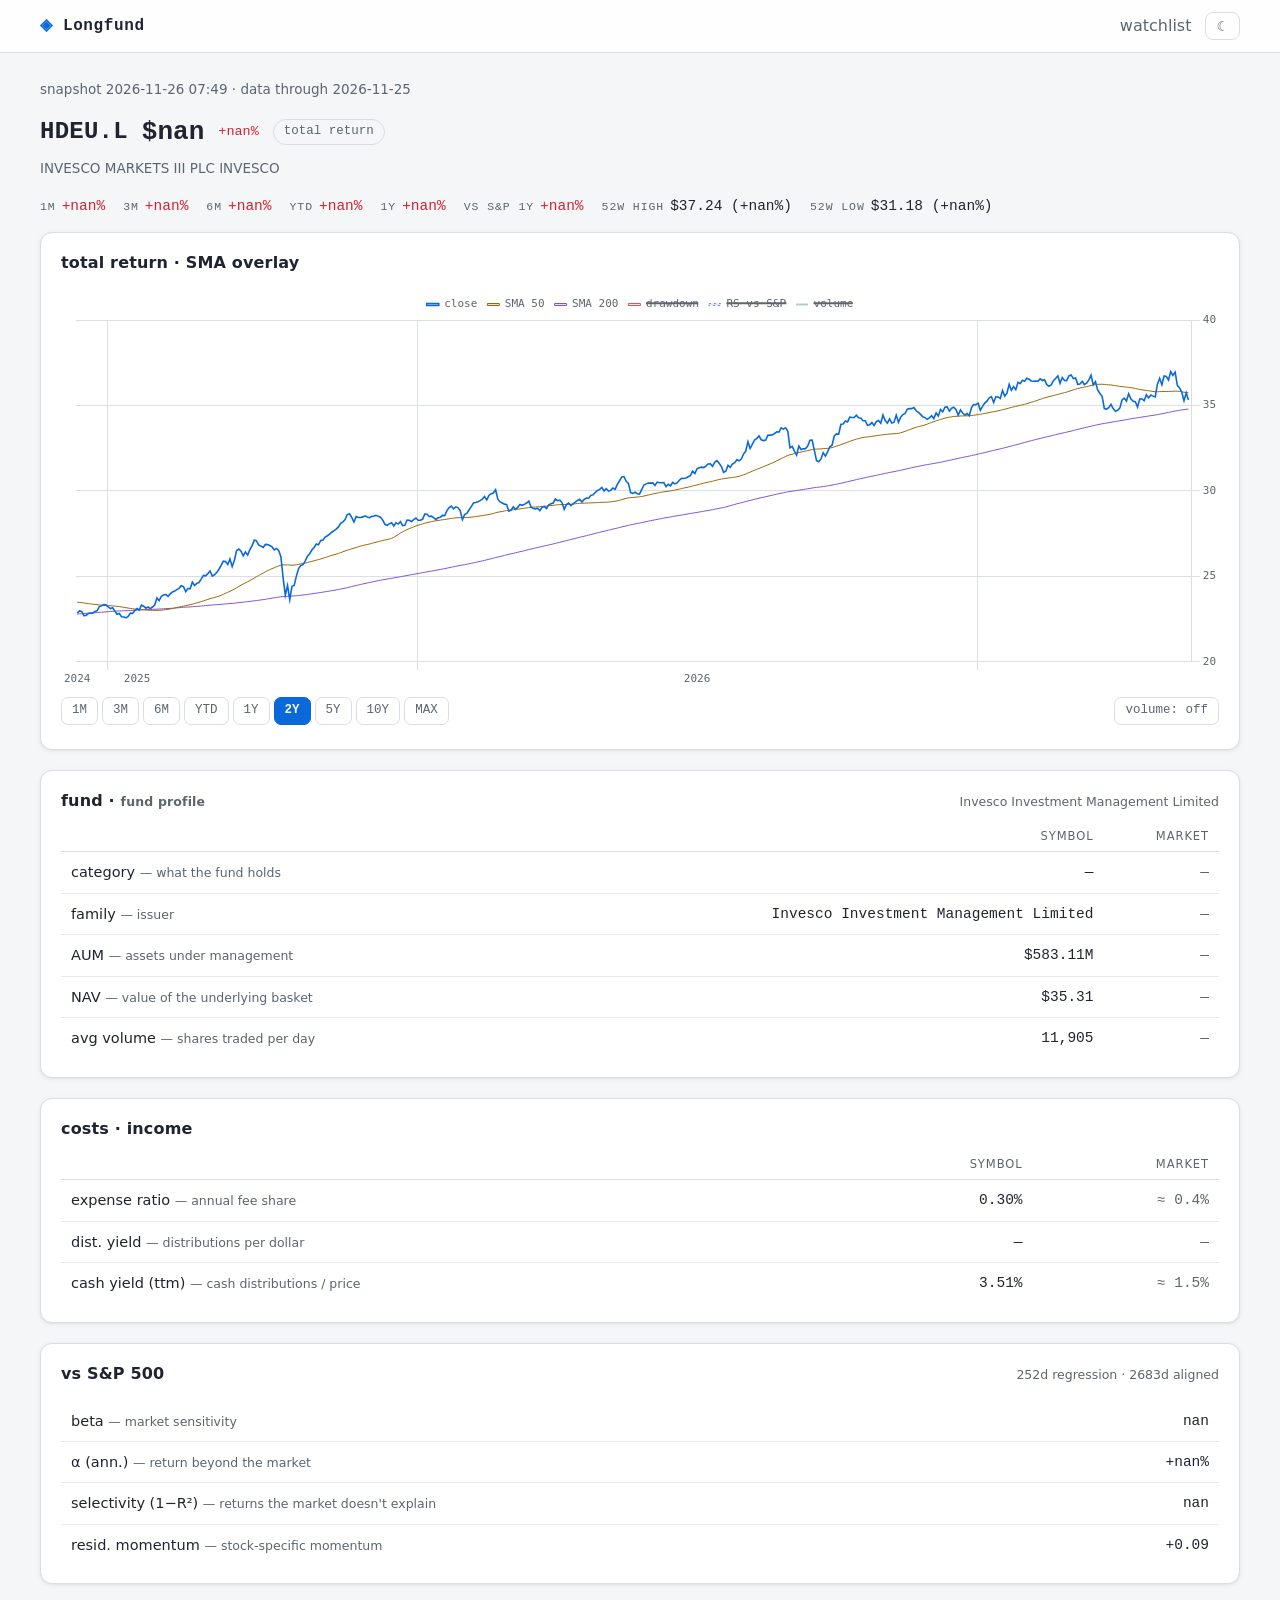
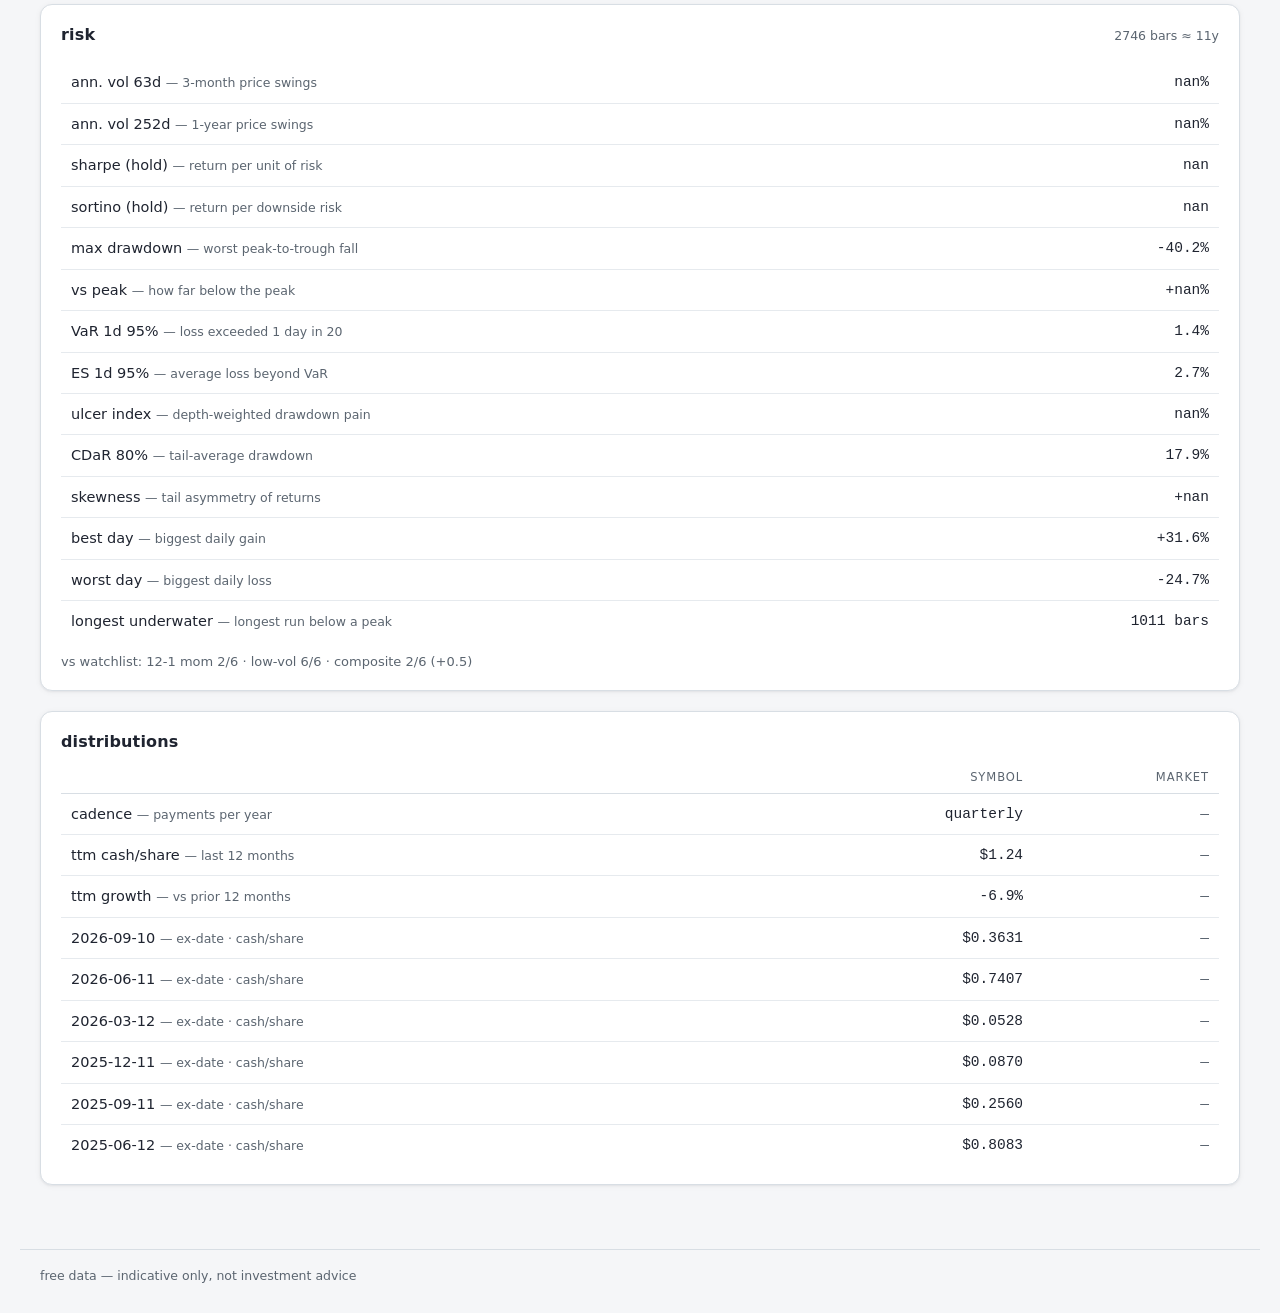
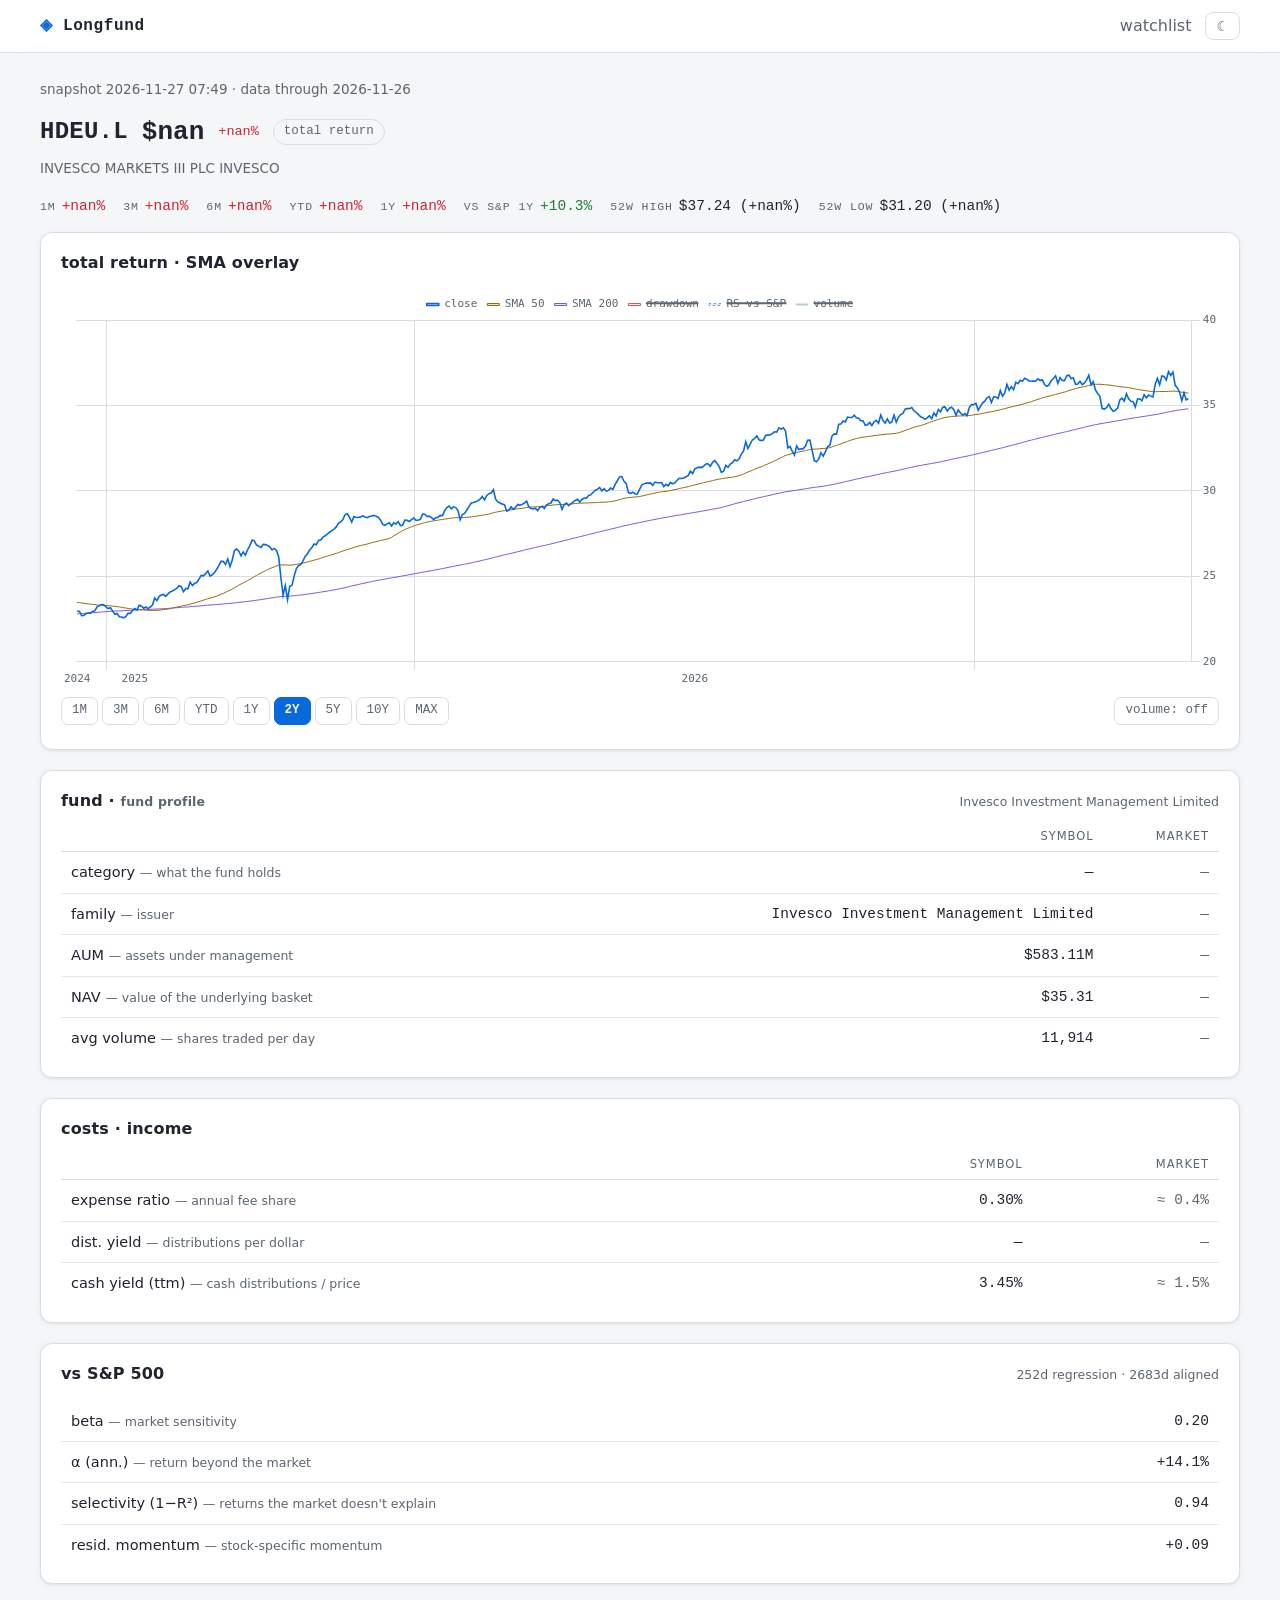
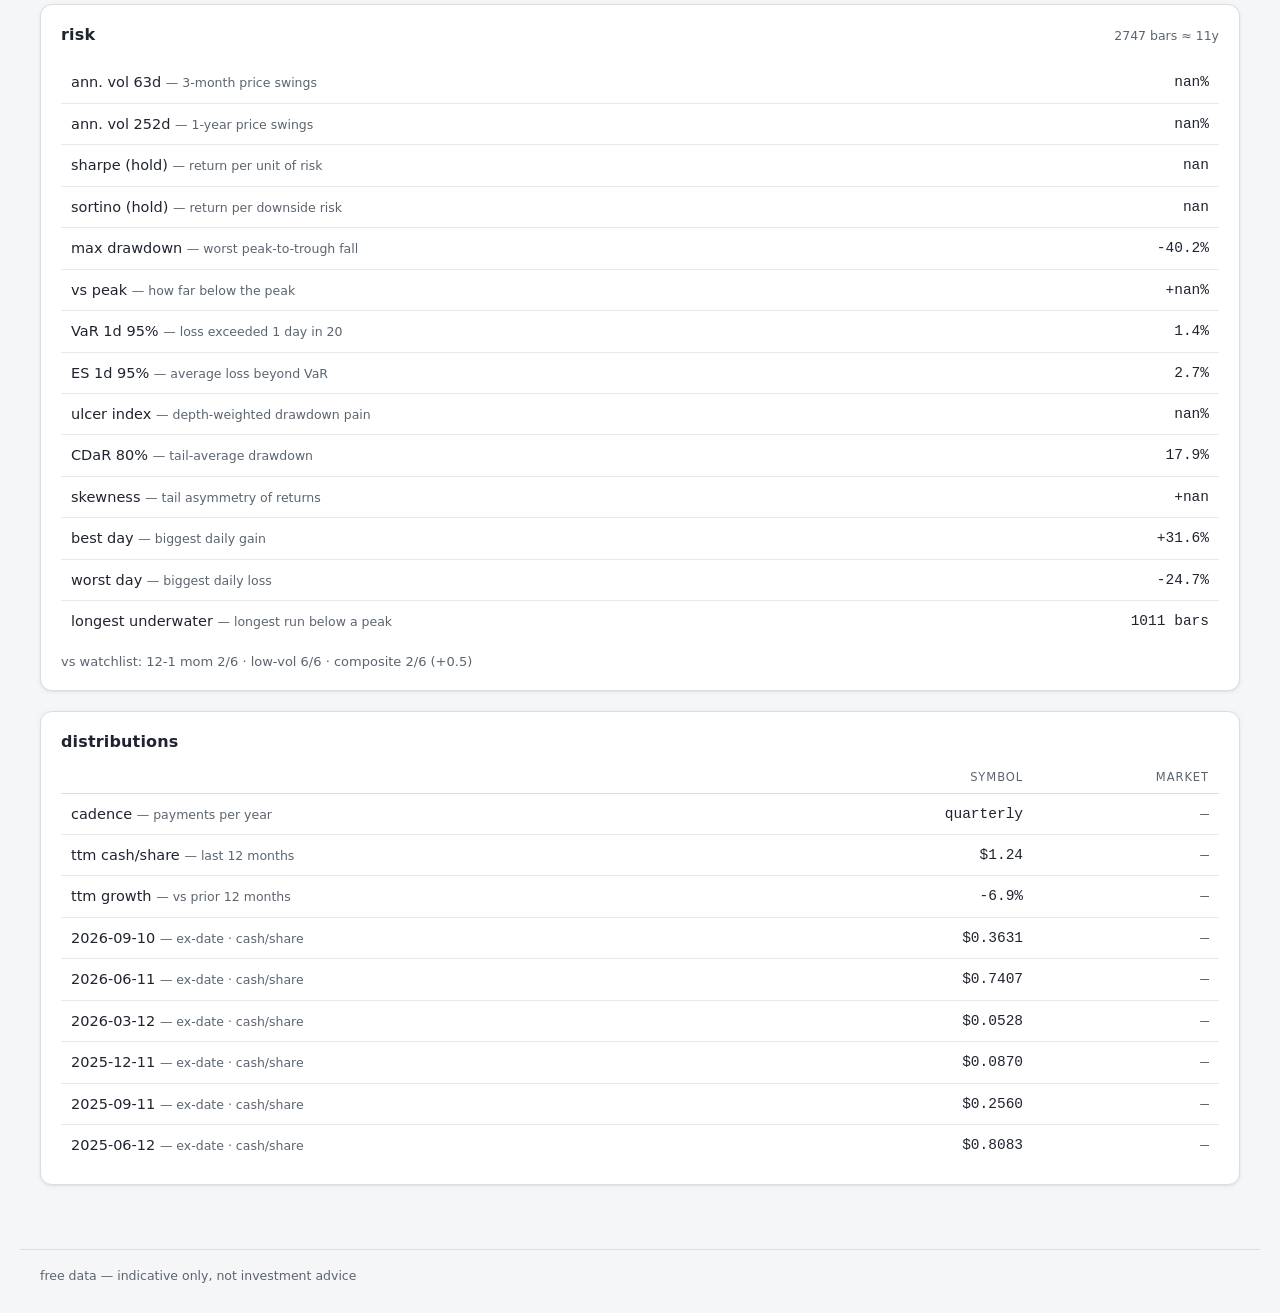
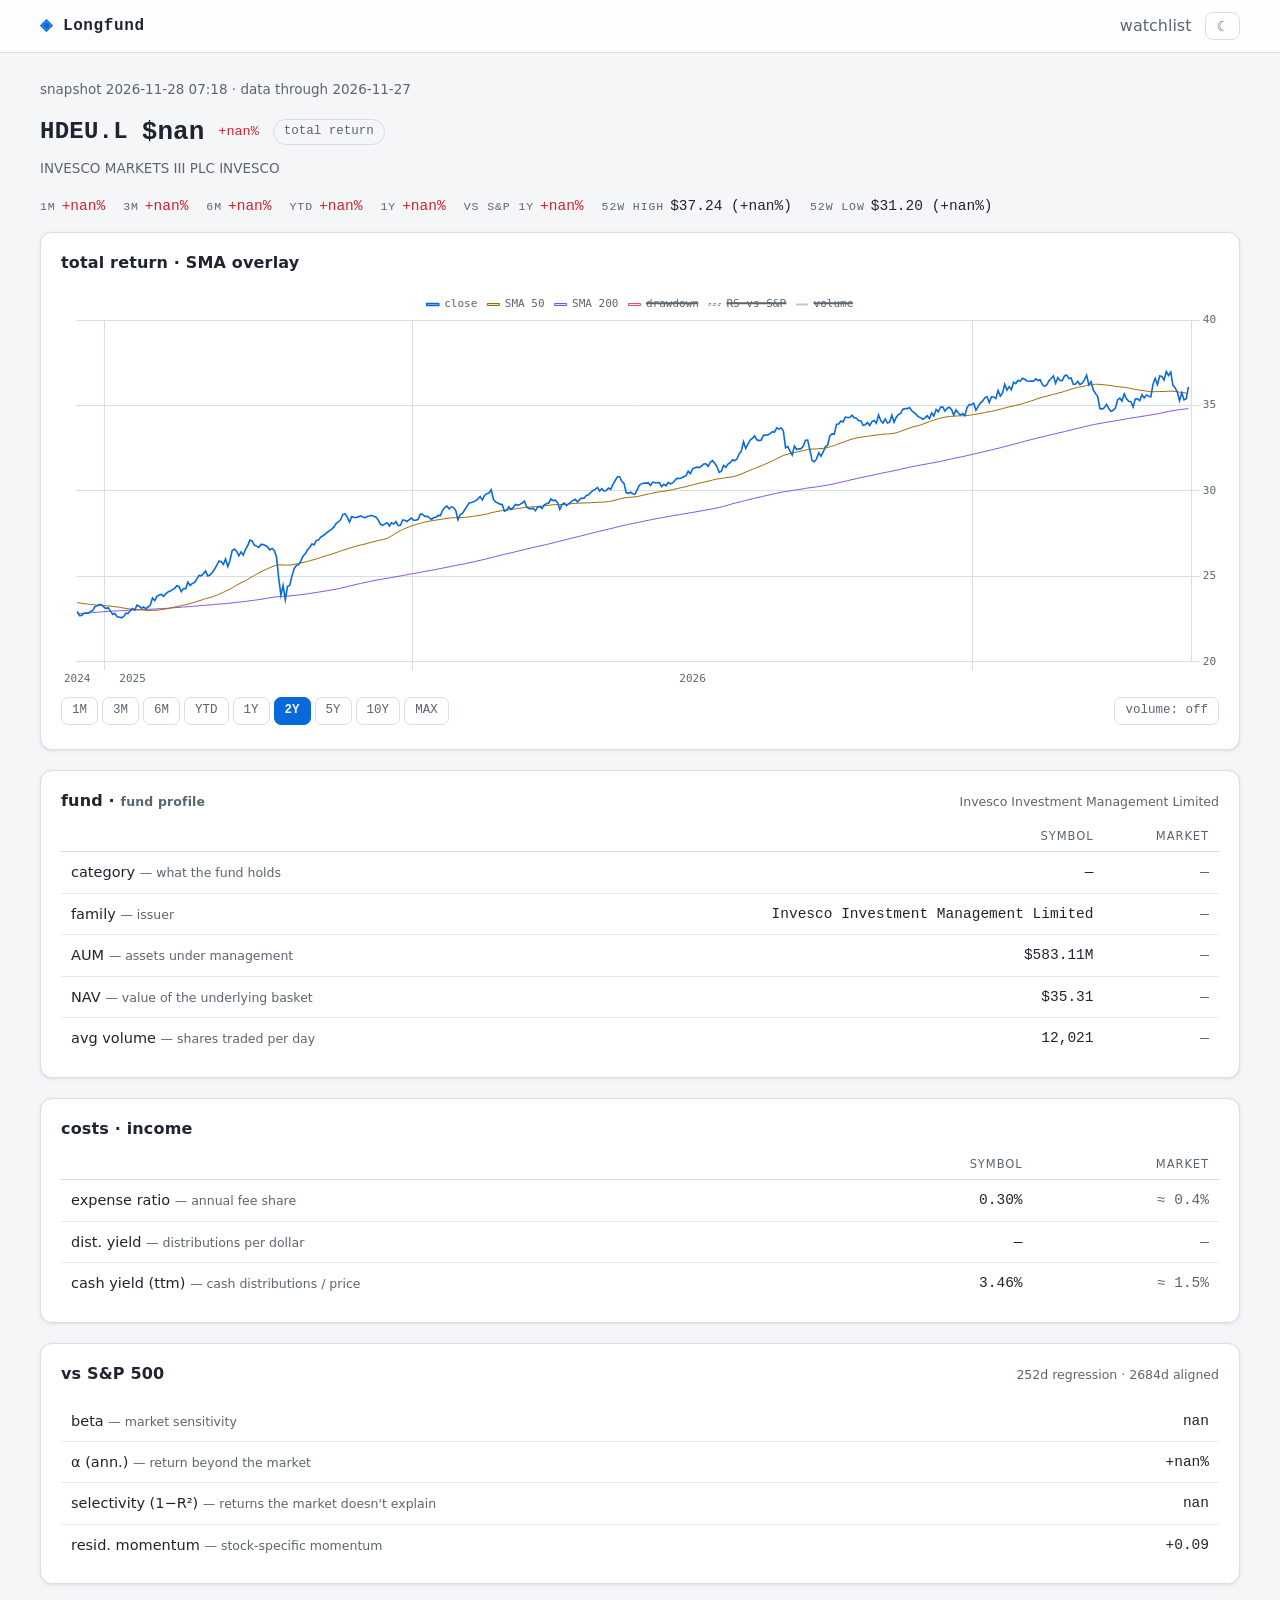
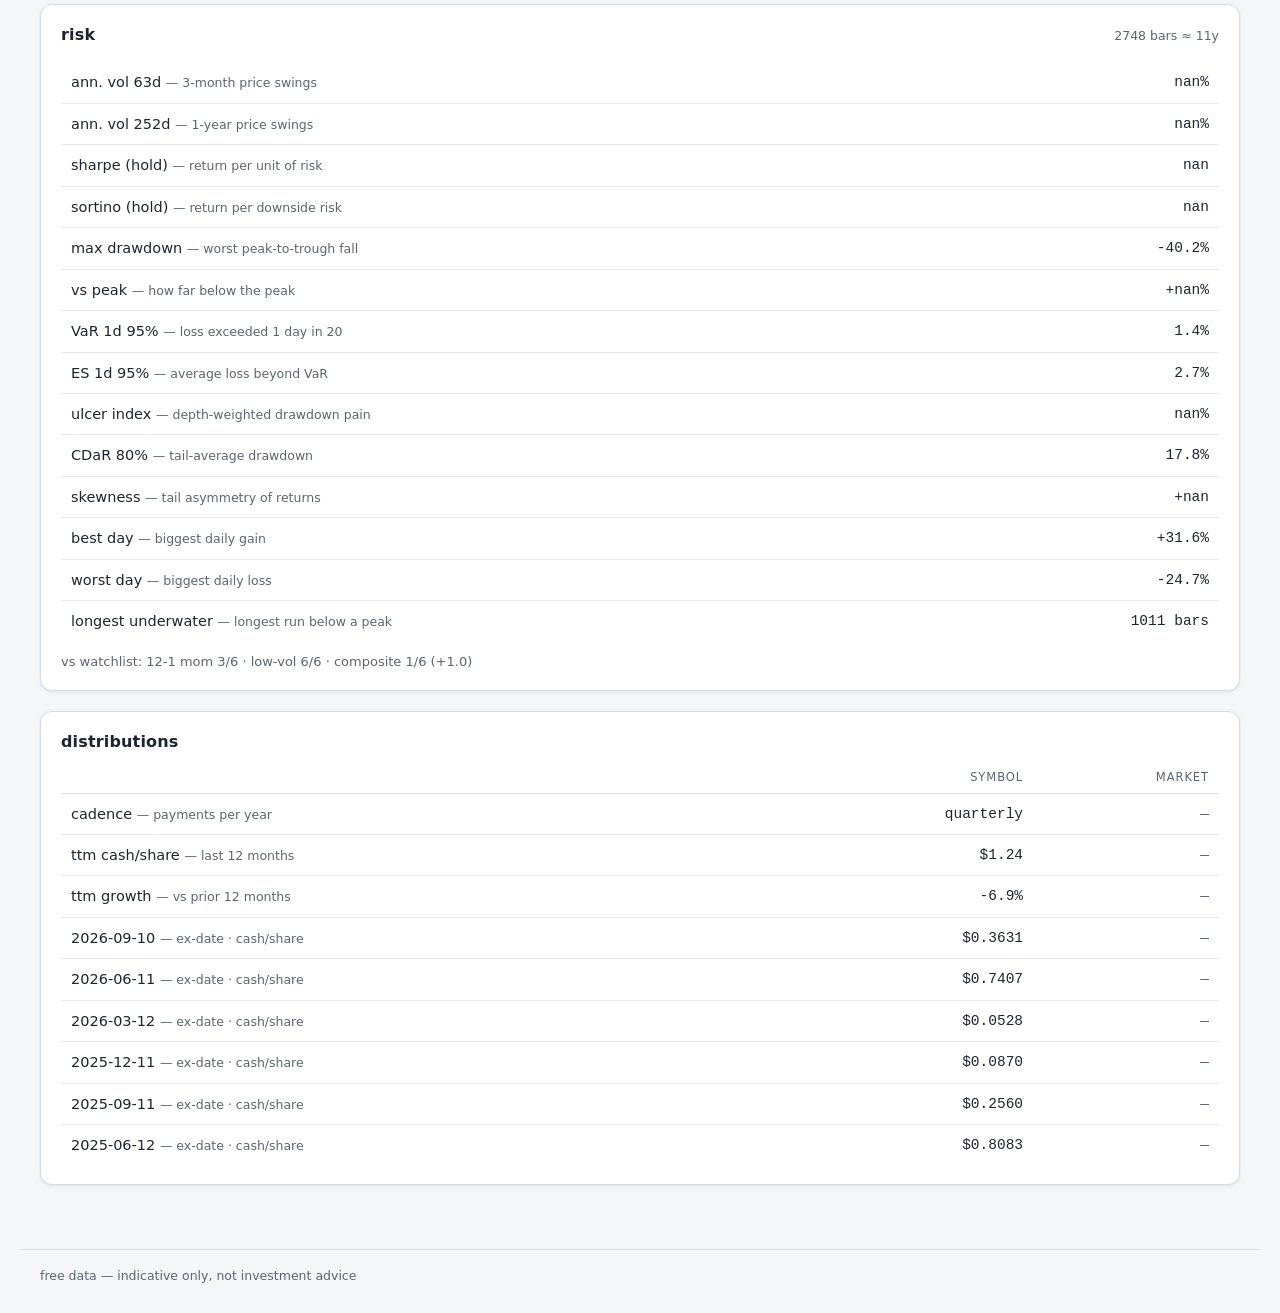
